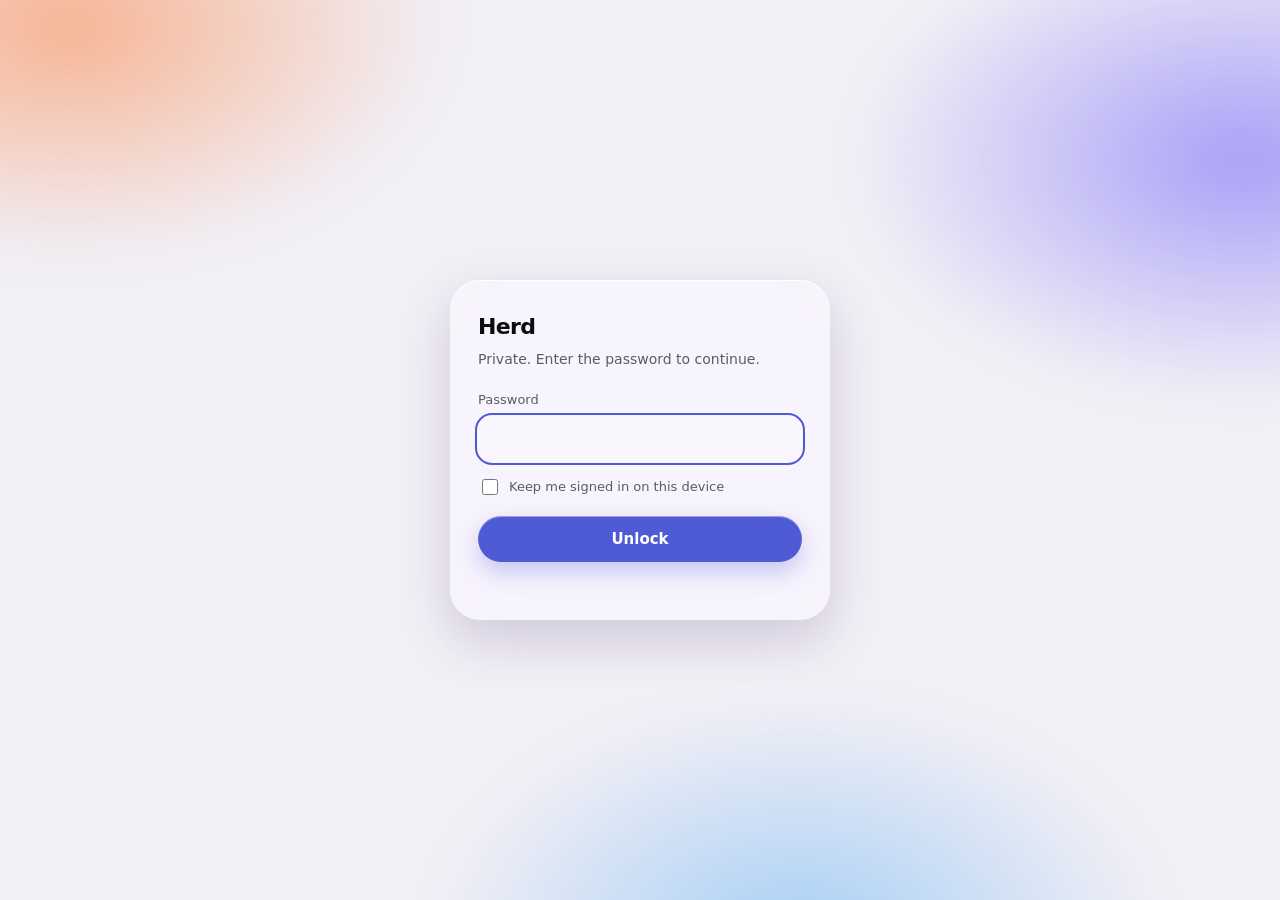
==== docs/index.html @ 3ace3d91 "Add a password lock for GitHub Pages tools/lock.mjs inlines and encrypts the app (PBKDF2 + AES-256-G" ====
<!doctype html>
<html lang="en">
<head>
<meta charset="utf-8">
<meta name="viewport" content="width=device-width, initial-scale=1, viewport-fit=cover">
<meta name="robots" content="noindex, nofollow">
<meta name="color-scheme" content="light dark">
<title>Herd</title>
<style>
:root{color-scheme:light dark;--bg:#F2EFF6;--text:#0B0B0F;--text2:#5B5B66;--glass:rgba(255,255,255,.34);--hi:rgba(255,255,255,.95);--shadow:rgba(70,55,110,.2);--accent:#4F5BD5;--bad:#C4282D;--a:rgba(247,170,130,.85);--b:rgba(150,140,248,.8);--c:rgba(140,196,244,.75)}
@media(prefers-color-scheme:dark){:root{--bg:#08080C;--text:#EDEDEF;--text2:#B4B4C0;--glass:rgba(255,255,255,.06);--hi:rgba(255,255,255,.3);--shadow:rgba(0,0,0,.6);--accent:#8B93FF;--bad:#FF7B80;--a:rgba(140,86,58,.55);--b:rgba(76,84,210,.6);--c:rgba(30,124,144,.55)}}
*{box-sizing:border-box}
body{margin:0;min-height:100vh;min-height:100dvh;display:grid;place-items:center;padding:24px;background:var(--bg);color:var(--text);font:15px/1.5 Inter,-apple-system,BlinkMacSystemFont,"Segoe UI",system-ui,sans-serif;-webkit-font-smoothing:antialiased}
body::before{content:"";position:fixed;inset:-12%;z-index:-1;background:radial-gradient(34% 30% at 14% 12%,var(--a),transparent 70%),radial-gradient(34% 30% at 88% 24%,var(--b),transparent 72%),radial-gradient(32% 30% at 60% 94%,var(--c),transparent 72%);filter:blur(18px)}
form{width:min(380px,100%);padding:30px 28px 26px;border-radius:30px;background:var(--glass);-webkit-backdrop-filter:blur(22px) saturate(2);backdrop-filter:blur(22px) saturate(2);box-shadow:inset 0 1px 0 var(--hi),inset 0 0 24px rgba(255,255,255,.08),0 20px 50px var(--shadow)}
h1{margin:0;font-size:22px;font-weight:600;letter-spacing:-.03em}
p{margin:6px 0 20px;color:var(--text2);font-size:14px}
label{display:block;margin-bottom:6px;font-size:13px;color:var(--text2)}
input[type=password]{width:100%;height:46px;padding:0 16px;border:1px solid rgba(255,255,255,.5);border-radius:14px;background:rgba(255,255,255,.18);color:var(--text);font:inherit;font-size:16px}
input[type=password]:focus{outline:2px solid var(--accent);outline-offset:1px}
.row{display:flex;align-items:center;gap:8px;margin:14px 0 0;font-size:13.5px;color:var(--text2)}
.row input{width:16px;height:16px;accent-color:var(--accent)}
button{width:100%;height:46px;margin-top:18px;border:0;border-radius:999px;background:var(--accent);color:#fff;font:inherit;font-weight:600;cursor:pointer;box-shadow:inset 0 1px 0 rgba(255,255,255,.4),0 10px 24px rgba(79,91,213,.3)}
button[disabled]{opacity:.6;cursor:wait}
#err{min-height:20px;margin:12px 0 0;font-size:13.5px;color:var(--bad)}
</style>
</head>
<body>
<form id="f" autocomplete="on">
  <h1>Herd</h1>
  <p>Private. Enter the password to continue.</p>
  <label for="pw">Password</label>
  <input id="pw" type="password" autocomplete="current-password" required autofocus>
  <div class="row"><input id="keep" type="checkbox"><label for="keep" style="margin:0">Keep me signed in on this device</label></div>
  <button id="go" type="submit">Unlock</button>
  <p id="err" role="alert"></p>
</form>
<script>
(function () {
  var SALT = "w767AMKm/WpfnD+RlnOU7w==", IV = "osRj9P+3PJPwZU8G", IT = 310000;
  var CT = "JPu4of3Z7i7+E+HJ3ZG3KIn38U2pFrJl6/9mAo4NdkeK38YktPF2feCQgZf2HrPBypOG6m6pgD8UTc7Mn+5AjFIdFwyHI46OD0wCBy6syM4n5HpChjXtxKCQSWx5ND1P79hNx7dCi8Yc9O1RXZil6cqg3oHMGpNfBcGB/fFfbAZlLF+K239t3srt2V6A+N2+5oq7PdrmWZok+a9hl2iFwxzt9SY3NEr5xRNF2579yhTSevACsT0lvJ9ujA3OmDxmwuQc8gj7M00x+kG0ZucieYIBn6n4C1jrWPQJlW1mEJb+83h4U/jYhdCyKtfjDVm4CmWUg8dj15V6wfG6+1iFAr+Dtum4W3V3BMhK949nylKpADUImAZN3rprMbdaF9O936eTU7WX9st4oisUcdShfhk7d6qSstE0H5aW34xuACS3LZf8qexBBUu7XGdmy9N4VjLKnuIMx+no6p/GhsMxHARzRuhXSPdJdlRDO64hbZercqKDOhGhihAswyzAC2eXS6Y5QxJ89I2fj7BFVV555jDbiGlS508lQL2ZBPySXYMS2R6wa+krmPPV6uraR0er1G6k/dIlM/Xg44CWb9NrXiUPyAh5ff4AY/3DiAwWLZd8rzyYRjK0Z2Xh19unzpz1JWeRTwnNjiFwbl17WJ5biJW/+fUtLSHf9yzdwqqb1gwvqlD4j6yCGBZh9HobJGaA4u97p5t0B3WSJhIamOvi5EJ6kXBLmsJAxKdK7oImRF/0oXnruVJZKu7rHOutPN8bZRXj1+LdkBZdcS2Anhhwz0SYuGrnF4NQ51vMcpGB2Sp8NEK7RWt/[base64]/uxSizJ3sHZIHHKNszZOQDF6XznGKGMlO61dj8B/y/dDzIAD4tqbDKgNkfF8y8cfyMXp1i/ywzaM7km6IxLCGwnZgvO/liyIp203rKl/3IqWBinOUP0v7zj9Bs5OL9bcrkbx5XIUDiUVnAapA6lAH2AuNIu3TIuaBt0vz082cUessztOaXH+JuLRwRs8b+Z54Ccg8pjie2Bq0B+Xru0FldscudG6mWkarJ6dmKedDZli+HPInMY9DU4W7PyJWwAJblD7cTeexU7G0Us0BRNyW5M5uWg9S/AZM9i2kBpf2UC9fugtj6UJA33G5qOVtNO6LHCQi2ZOvx8gIPAVG/a6s3ipcip7zBwF42aXh/4UCccWFT6QKWPwE+O1qlObAtMvhQCoioAv2LmLdF5xFu5kA+voag5cPUw+uqM1jQAKlUPZQDY/IjiuRVrAKnbChQnqOaWLz1OTtpgxtPjHASD6HDZ/M1ZAqFJ3GJFJ8pgk93/hqLG1MAV7iPfojPBOgryp2Kz+z2Ufydn+bBcGevZQAU25EWH3Q91aChdtx8lN6DWHN/twXmRtOgFphHn4Iuw1QsrDxrA/IQsa/cWKCgeBl8Qj+tjlGjUUN+Qza/yCfcf49Mf3GNi7eS8XLpxbj5IifsZw8coi5e++7XLTByzXz08wI9sVFiFAfJI0p+ICa2cxRBh34lHtFl/dCR1TSI3Dqver6qlw6x6Tup8FhUUCHz4f0H/MwoPq74ef1HZWIDD2IjdLfHUjTsjde+Z0hnMxm1RkkstAKz72e0sAg0DUgGyAVXmmOmG4+lkHvQtrFGI6ajTudGKPTExhv8dFR/zDBbQC7scH+iEytascAtdtHusf7/TV6754gZj5OK0yj7kWrFch3hAsQiVlNFw09tmn/639TU5qvzv8eG6yuGO6KDWa+tiPlpVKNoqjh6a5ApuPX1lyV7KrXsY5nGcUSJ5kP5j5BS3QxAVr4GPXOdiPINuCi28L4f2B3Vvs2K8n4lMXdua1Vd20BSJ+cLIjO/XeKNUoUCQMIawphf1yh36IwaVTUZWvqlP862pmHenaRkV5H4LyQCHg895taXIUgAo/0bYlboNnRyt6Ccpc+XizZCRifjsr74Z0Hy68Jk4ufFFSDN1tLOlR/R2Fw2nP2n9jR2knyqzp/31/E+esrGFAX6AnSCwgJjCnpStd3oVQ0MQAsnVJIpRXyKDEyWY2r6R4uDJzHF+rFEViYyPL1WRrGtxGg3lxQX+xBkD3BFLwjwGZQHeZ+K7bwP6KU/[base64]/C3gcmGqTwoiJGI6kHUPNURlwIcawI3vNye44bMK/2SMrpl+cdiuWbU3pj7n9CT0yX45bBiHOIfnA7h5rgY5IEH7TPH4KkG96I5bvWzdPTom3OQhCUvrYVFhFIvqwHq4LhF6IncbyImYzDALGXFHNZOL0Q16x/lQF8Mvek6DgEe5BCnyOGRzcpmDWuGWB+SU85D+/NGXD0LlaT6vvYXBLiDp6QCo0702npb2GByZXAGNOD1u+w4LVg9wyHIpIsT1BrkF3vIHGYGENzhgwUugndBmV35D03rzvPCVP+t+63L6JdAMj/gtbC+vubtjzo/UhOE6n16X1iH0VXcfyiqLtLltfkkEyaHUcVNTkpnWJh5xvybA5SRAQLlsoXwQI6vGCvunBNXZrICzrN2guaZshLXqnGeyhrIWlF1BWj5qqP2RyLemUKyFsFnEOwraVXTG+QyadJyCsFtUtEn1I0ueNIRwuXHFuJKEAyv+Lqb//dXdfI06Tlxs5rJYYUJSnF617dhCdHgYeQscNQOMp1tX2RJFnGWuw5tnbE2dKFjh2SyoJHUPPzHfjx6SEiUtKMCpbW/idAZHV9T2AvBfbAhPW35fpHsZDpjegh6B4uFC3RlI3RjURwtdbIDvA2iLL2xevEXLxQ7y87S0dB9kI3/nCQIB01mGp6zKzYLP1Xf/Gl1Ngy1JTtsalpN4UT0M/+5PCYRLEB+2amoiErZz6JREU3h/jy5WC7gpp+zsfsbMMa2TSQEEmv5Hs4aNaSxj9nMnkX4ocf+MeUj4Qsp2Cjz2LSnwGc+bmfBDZ0Xe+KJ2hPwpGORbMh9Isnq9CmmCtTtyprAwnK8uzBmYFvUb/K40rrzNRzyFts3oNU4DaVEP5MVvVag/RPby8p6dUYBgFeIlaBxJG9/VzkW52dElrcCFLGmdVXS/uUn4PciCFjb1TWgKWi2scjhe176UHU5jDpeynB8IYWSMaq1V3MQi5TVC97gUoaeoLhSmqxof2WYUbFiy0f0cIc0M6fx/691iPntMaFk5JG+/Mv02CB1/Pj0oLIZd5KEzGQBWbiXHz6oVhGmRWtCZ6TXueWTZ5WqcaJ7MdYfGEUZz5neKsFe4I3S8lEb98LE5/INFPkRCXijrwTAQbyPzXKUaguOOfH6ipf/wNMVPQWd4PfpP0n4N7MoWPt7+mvJCJqqz5eidHLxZ2LJEH1qyin5gf/yLbFWFQFr/LZpmHnImpoPhNEOU62/[base64]/84OKTCKszRhQXP4BXhFtOaea0t9FK9KyTElSjRDCL4fuomeczNir76OBegjARAv52hsweYUTIS5RomyufzRO+MOla+ZZCIoX74mrOBN7zg/IHigr49vXx86ZBPIzwfLc4wmbxi/xLyp731prbcCLHa/DnjkS2ujlScXFzv/+NMVQSxiB8yhr4dfMUbpB8q15q24cp0A+qX0CQcLhzXkkH3HEPlWs5Z2Jv2YNj+HMb5e43BwCDhD7h8/6dn8G4rZqUy+HEGRk4sTmrEjo4IsVfk4sAfDaDfagL5cr1LJGF3Md4yfaMRdOgNKe+zl5nNRI814+j9dRVB83NEE9BZvH/Q3tlniT74FGwdPGzLQVGCZ5PHuVqSda1Sc4f8weGW7qdLxXd+igyF+Bsbr6t1ywmG/FE/HjDL2GWNfWWmKcD8DW4aYYzNzL27GWgvwu8/iXLRKlWfgTE/wMF6MBJyqyT8PVotQpwCmeQTYPCcwd1R45ZMcd31b+td4lqNnW7FlyQywAjXcZoyrMsl6htZgDGD426+1zlcUPZXrUC7NiqgCQt+vdqR7nuo3dyd6T4zpu7ekfubhyhOrXzmgAU57E816I5m7O1HqqAWGA0yENRBx1ngeqzXmQF1SKRUxyVGxtWwgLRkB2XNg5H/j92o9omZ1yDnzRKUox/BsDnRa0GgShFynrXWiq5TmLDFmtyR3JyKD1eA6wS912X+vfNFv0gb9MNhSmj0MX1hMEiaWwNeH2y0FZuIwpFZqtViLbtFUOCR+7d1dVBN7YS7aQh5E/gwT9y+3y2/OllhEHrRgR9StCZD6d4LIir//3wqYg1Nzm2ggwYLRvKCWtHMwefHW7+lmslPOY2ym6gwFvq8hh3es9H15FQi6YxunHxeOdJZNgm6lusbn6SRo3uyGcwceHgf4Nn32AIRV1VYMaPzryCgmSXaCD9ZrAxTAnwKRt5/9g4EU5YJd+JdW349oxn3l4QjtfpHm26vhJrT4hxGvrQnGG77jOWr6z12F72bhIqfTGjLWSxAE4Bu936U59ufuQuMIaAQwxdIwdLDwapRXJDdsfrXegXkMDMoOwLygUqW5LT/Ve4giTLIEm/ZNCImKVT7aj1Amro3EolJ+hbMRRa17Q9BKLgUGe+zVgiBmLXaFHQ34j+W+yrN7/zFwlMNLWeIjI2iUV4khFdoIn2Xsc+POcBHvrM7OwcSrJVHajfrfBx/[base64]/EhR8A+iuRl6MoWJsw9t6xSou90QrQsVUoNE9qmAcxPjHK+0at3doZOcIe++0OekUEOpXTIvC5Mz2sePS3gc/[base64]/Qxz68b4gz78/7L4WgO9RzBzLrjzEl2a4F8XLs1HNg7IwgXegYcbZjzauQNfbS/DvLo7UjXuuzzQQqX9cbketA8GkbJtG2AeG1MacwtPzeHgwwOaHkE0+wOvAwlkDpIaay0esfjLnKhK+7t/em8vH2Nf2cEKxXnt6u/DMC5wAj7DBfKrxF8ZJJTi5kC1msl8TMZ4ljkB/QjVriNkBXcfDmNOk2YZciKgvX//sZu8KqCy47V67WoblUd7/0humg3hwBkLMplK5QncahT0gEHytU9SjzZ0EIECs5L6eMOiJ+XZd8izsWS6TSwtuQkcilr+H5hEqjz6fEtP7Xph/fwjiyt3kjudwCtTW59joZXgr3yGNLVz8SFbI4uaay3vGfwKxmN8Nv/Ry4JP98ZIfB4GqDCRalbD6yhqN+CjFSmEDRdKmEF+/mH4co/OK1CZSLav2GmDqNLFTck/jnwTGc55S/ZctLizzMbEyRg07pDEP3J15vhT2u2LbvAmIemra6Gbrt/AJcPBtDPKMIcgNqGRq0C10T8TvAPV4FMAELUWMqRIUOTXWMz7cbWygjfaSEn6wgJ8GskdPE6T90zFRmZvSlh99ov0yTgta9vT1tvrZbHNW8TzchfB3VrVZknVDHSIhfsuLpL8rsSn9McriOi02rEBHCop/LO930zQTpoHJ5LQz18BsAUObjzGxmwESulYMbe2rcAvDY7/[base64]/vopH1bKM/lynDzk9Ab/vDo/pLbT0hOByHyGRqkaxU5nfm4MX66nWqhhaYUrjLy9hR6Eh5xPHowGG3Hpb2uZ22AAQPw0HORXtZqdFbPZlCtzFd4VFnlNpVnFrrF2QFhRppaeWqxSQNuSSAjpscUIk37t75Awcerzs54N+flbXZoyzjFwutxe6Pe0nPpyIflTkyaC80+9F0yNIbyo9c0Bx/kIelgFlHAbswBO2hd9K2d8gnixj3ACXz27XOYzrMqp8WAH3brE3P/SEo131jN159FZKHbrkxT3hE/yfdRaG0sGibZROzGvw3VZogfUSnuzGUzjSNxpYuZiHSNxFmSfEK7EJn9YBr/1EHauLIp837oR3JS2Hmkgi2jiBmVhQA4WbuisyBCA7XXmyfP6VeJ2138I7i7iUb7TipD0PDe/WtHsar6aOH6ukpzqhyUwXekYD5nvQyvnpSScwqHfraVVJvzuk2uORaOihWfSAx4qRNQ8xzwAtwLHUj6MwHU2edW2j0q6gEjzoN6vWICMvgUJmGYAMI4fkWZvjehOJb4PROdaL2OCg5yTfM31I44eib6qsxgz0qlIEXu3jMe/aanen9JydzoVoF/SFS/baP1eOvbNWg04iB8l/XK0EiuY3UD5ZLDj3s2XWAeqf2IvLJ15tA6pQgtwfHjJX7H+lhv0LOb7LpzoxHVJ/XLgbxb7D17mgFdQ9ZAqp/+A0uNUJuWL6tQ+Iu6lzqQXr1sVFLGgvj5OMdVDlf19eyqVH53xOACzA7Og1mIU5fkkcvK4tqBWGgRYtu/EMKI42KcRwa/m8RerXUURE+c7J5UqHqi3GKO+n0PH5Q2S+AHQh1LKKYAS7QUg6JlKWrjEGH6h1prssvHBOYG6UJCcty7zQwbYC/rvc2N7uayGlAymy49zBrI7qOhUUJOV8RhJ80robe8Q7Zt0n2hq6n08lxWrDOrEo8b3DanS3ZvsLMR7v0pFkdfzFUAZoYZd0RLtxrLuNPpNRU+exGNzHCJsBAs+M4aWgrv1A2C7eHvF8TOXQMFKHmGR1w/mheDFWgSELoJVbO+36LtkPjHa4YfmgHEHplw3b1JarVm7LsZoTH9B00db3BgSAa6hi2XbBHFUTVlRw8xLZDuYzrnQ+oTuSHCbB9hQPZcWlOcJIZ0LZfxI641Dvj3JC9DrABjmqd6hnLIgM2lB/lsXxDUTlIbO3JnWfeOmlmnqbGOn8zbbm+QznxKcI29OxE5rMOiqVZOk/QQ7mqM6dxb5SOsy9eCaKzkOd+Xt5WTMyl17/eW8G2aKidRHj85afFw2CF73PYWNvgm/[base64]/5UmDuLveuXAiE7V0FfxZQDKGaRDd6rysYmT82MdFQ5iEvzJtjV7tOhEaMNl+8hLatdU56YBOuJ53a6bSO/[base64]/As5bU1VK5dNpprFqUyytmxdWNtxXzFPLkgdDPqH2ES7nn4v5LxAc1Oh6zGDv+4UzMw8WhaouopLHAoqQJO71TDWh/[base64]/HjgBJQ92f52s/dX/lmHFs8JPDBUD0fEbLT8w/JreWmD3Ywck6kPamSEvOi0RpT8BJ68v62JDf1IcYYjnP+xW/WqUYqlQQjN8gyHeNbPFQrDlXULaQ/PgR6zaideKAGC6/Ex8TDuCKVQwLkPmVl6uhr7rpUKpD63De7g7YAUKsV1jw5AE/2m4FyTBvtaybGUSnvU4WE+VyB+HoWrlafqRNe7oTkeiPMPF8LQM9powghPDqJDmz7U5K2gy+tBdfA3vHPYBvME+NUwYdEkinKCgsailQRDhROdL3KnADMLRBPD/co6g85wf9ub8hN9Gzen7yEDuEpGs1GBDD/1gVmNDNBwqql2/UtagqfrQE8TJ/Ip1iPwOOfl+1PSp6+UMSS5+CDM9RssG4c4eCCEOLQkUoc33gS6IGLl2x1jRBVvu744OzRs4VjpodwlUKwKALom/+jgHX+1MO2luUCGgzg+lyrrfg1RGlOPofhBO77CKlkjlVYp62TkDbu1Z03K5SRPPCfJOXtm3XHNUIuOux/2rX1TWJX1KgSiPSy19Qf1ay7WkgbzFq64h+jmJ2+eikEiHew7BK4H6mY0wldRcPpb3JC/bQH4zl+0lO7/gFfPjXOhDxTZ7y7WvfaA7TpldZ5oo97kTRpJkGM3CJE0e6jJNaANY80m9QiylZFxvABubgtBHPz9GSyiICWTXhhe+JL/9tujWV/j7wwtP6QflEJHPmyOospmJ5vuLpgS8k8wuvewSU2jXVH8C+eITPil3Fz4vU7eqeL3xusFt0SIHTZBrCDWr3O85pPDCrRDoe94xSdi9rEH7jTYROKJcZe1XwyHFvKpAsoR4AzHXpXrmWVTM7IJLaQDhUeQNSaUo63/UCRteuDJEdXohLrpOw2yjYJmDpfSfKATDWi/nzWiZs1GZlmIEj0It99ZWavUSE5CrTIWxqagwRqkcrJ5XXiA+PfWDEPL2sAfy39fbf1TVrjLywc7AMHoWTxxkO/TcYixeJ1kqPslZpmt+1+qMC8wFRstEONHNUKibxKHs8YfZPdTqZxgCDCkHjgeHZxDtINwz7QLTLaXcnZnxVkzCt9bWmPE5UhwAVrvADGHB3TaAyI/svsI06s+aFMGDhDpuOMIVrhq5HNk35y2OgHeUbCW9jYp+kFqnbr3SNaBeAIsgb3OdZ+Eon1LAXlYZzeWV3sZrNQIKsdN0pgVmTg9yDlpzfopiVWe2i0S8/HwHQ28a3ZjC6P/4qhnQk8NG+Mh065JNPKWc6SdtMBy82+/33OLPaG769ma6zplAu5/SnzvK4NlxnZYguvhPbWDdvolmNwwHT/RjKUavhaLDaIAhIlCkqFILrQCUW9tDfxRFRbC6axjwAD2guElSgmM8s0E12ZFxXwvSDYLxAd+D3VLmHoJu74Z/VyVdzAjfKcgIY9O7rgCwNcHmaEDuUI6kxmPdlod78/ba3YwAmTRhxPPaJO82s05QCMSACylbGXlXWBwj0yuHxcFTzDoCs4Mac9sdlOiAJB3CS887ldD8+fMmwgg9wmxfcMQ+khNwrsidpwVT9oH/WSRoWlQD+83SCE5BBY1dnYW4W/v4sTjkvgkfFxjo3rqMr2dLUFRAnLhT7ualMDDgNXmC2hvtTPbr+fROQfWvv4E9MtOe9Glg5r33dJeSSvESBNUeEpQgWj/9WlJwiIdux75Pb/Eu6ldtmsMbu4wCWGGbcEo/7H0HsQKbcOe/Q0XxxzYPQ979Ja7cHohgkbWtwgRdyvWinqacSWJxWq1cwZgIxP0JglTBkRRnErFMPZsJBUzQEL7n2Q5OQSSENsQJM/WLe30aJnqFyyUO7VfdR3JSlvauZI3354Mh5JdNA5lPHKMdKJY/SGL/GHNcwdfMpJk1ykhf9mvdZIXcYKJcZ7RLl1kNITo6xsRAv8qTrQVZYNHE7Wk4K8mj/7RxnqPZGLqYAAQD32zm1dTQp/zym6YPM3m/wJW1kQnEMTWWe4HkPtkDinUjkB0rKKL5Fux+Cb+nu6eceySc9QrIoQfNU7NFuYBfnKJPkMlV26qFJgGrSWZ9pwO/Ll4dmDuJN+OVG1XhDFJowglNGUo3QeOr1KmlQ80PSb683ScOkaG2XhiOT4k0MdW/527jJr08kpOeTaPF3H/4x4BLmzQqb2hvHKxVSgz8BuyRTdylsIguij7p0io5Wlyv21/A7YGy/5SngmEZjfTmMqVfpLw1mXio+xrlLyvN7lUFkicd4ZyPynSItp6RDGLEbwwD9a0pDucoCZKcjrjuSdTWuqozveHrKgXih6rP2LVSG3q4n60OvD/CRtkRhFclxY6ZX8UfjQavv3MhTFEHZRFDgOQCdr8GareBY5BbonjWxWYNa+CUAr1PQVU7v3/ZXHKSFBtB5EGPeRCvUX6ubHAE9pkJYRPn2vIcupXTwWl1uFObhXuQAqQp9/kIEXZxq4UqVrN6YvOSItSRmApf+Xt20O1WdVn768WPEtDmc6P991MWXYPwXdHZqJoerXJgrOd6KYxe2dIEp1vqAd2pCfY+gXgFtqXtsFV0LfCoaamHh5Gy+eoGtTUK97bIfCG0L3gKFDi9w/[base64]/VagmefgpPKtBHob29cEVeSNzVtUHlqAg4QXHP2zY7vPKB3gtVDmCWDqGiXjHo5iYSWXQyz6yipbEwVowSOEKzoYPu/Ku4l8jS7VJa/xAiVc10YPUXvjcSJcvfrrbQFNZvaDu0QH5qOLvylLrUK/dpDwLdqxuaScVSxLY103qJonwx9PNKpsxuG16+rLz4aBO1x/DdJPWgF5nxPVAuYHXdy/W4I5gLmJAwWZsjlbcVButaqyGqCBey2ZE2T7r7YupDLEviJCDmMl7Y6x2LtfDtDp6V3E3rynMOKLQ+ZqtNQRUAGaHaMpBnEhAGjErL04clPgHzPniW0QjI039qo3I60xal8nufWu/uTIRmw+hHnE4fKvz8ZkGHj9WLTUZAnZaCEaoE8wh+VuUdLxx4FFt99nQ7z7SXg9YjEchIEQcfbTbspO2Sa+LsDIme8HNozqzo0YFryft3XDixjYAqN94UZer0xhD4qnyhxYxL9rGU/z5WxjNEOA4cWsRbhSIuGgHbFsQHwUR1DtSj8Guo1K8vUXsKVNl56n/IVohFFY0n05IWil2Q+Q+nBe/BClfHNhM2ax6SXC+PAL+Gmb2q2WlyN5xWCNh6+bTdZj7uq8R2MnoUDuHckH+YE3uWDUDau7ypcK1jlppEuNSoSL9SX5H+zbZfPzQLdGNS4JbLvtlLIKlnv9i8gK55HeBK1amqDUt75zd6M/gw6fbsl/KZ8JT0ixJJj0+CE/RDPizHXmNZqXtFK0+qQ/tYMXPGFB4Y2EXxszY6QvmO0tEpA3NPthnwTf6u24LY7s3awejDDXmrXejaIXs9xyx7LTxYxgHtivKN4vLfG9lMjYuD/LGgP1EGZLCdDtAzFLqYX2QR3VwHOtUJk2hKg97IiN6ruHNpQI4wckefGsNV3W5yhlQROf2P7WqUvm13CkfbVTPt95KHkcB8Cx2U7zg/uN3jHXZSESG0Qj3ihx967ZTFSXARe2Sbo25QZmSC5oNFUCFhXBKBRQXuhszftmYIcHkg6qLJb4CZq+J/KqJxxAdD1VRGLZvV/ospnTl19HTqBtWX3H8QxqZ5RlOx46dZsIfmFfoJiPOXWotXR+JyoUvhmaydmevq9PdyKg9Ob+pXzbjSOkD/5Gsd9BgyIVQWezHB0/Aewj5K0YyKUzcpWmCA+HSN2XNcV/[base64]/uoeC0HhhXDRma5UaVqy2Iw0G2Ox2uXseV4XhEG763xkXgkFvlhCk4wCqHhRHhmaF6xQFyXOGsS2urWr7vB6deITs5Q0VdT+65uz+ica//y8YjuKDKenJM7tFf7Apu5bOGtUdF8Li8/8gG1UeCxNpnNCfNij/Kg7xbWxrKdwIFMI7V0qUS+2aDN2OYIkuo8ckZICsxseRRkraITBsw/[base64]/ZOl2Ln4GnTICj4V3pRlL/Z9Hwvkqq+7OGIT8zKNkqLZ1V57DBq6i9vUfxi+JSk6f0rVOw/qYyhFVRhCZgr/60JjBCbJVD/33Jn9nt3lrLRP6tp3KnRDPs8SisKSOHTvSfH6e1FkkPRXJ2hMD2UFCKeMxc1oWS5et/Yy94VWPbNY104hMNHX2Yj3VZp98cyl8gV51c9ixV9PBhE+uLYDxTxG+zPvPsgsVwp9nHD+ozd8KqjPmysqWJUCY7gVkgxYpejodHM73jhG2FZquSJ87OFQpsv0XsY/RwMAGLLJak9p/[base64]/aQ0baWzY5Y1SAeVYfms3NBDniDBRFkzE4utKZhLJ/Be3Em4tmTpjCdYH32convCXxTxWxqWtVYdFQbUxBtslXK7S2fnC8gPnXO3P3099Y3x9Cc6sEjzA9yQWVgA77qfCtGenT0txZZskCDQuTk2cs/+h/[base64]/gv6JWH8WbFB4NaMZmAeJK+lX6Qcozs/zdd7HdT0kcaYDsfPQNGiRypc9k2NzMkerMnoDnOKjnC1gxGwL/5LaviytCZYdx/B5qVFzu3VgBGIUMP7Q/cPZy0gUpE/TbjL3Mn5pwjddAg00Sw7hHoQGr6SmYezSPlpPvLFTo4oYCc0liTotzo86jwd/x2m6U5G5CkR8okzyoshnfNe9ixqSTLAD++uea2hn9HgH1EupiohDw5fuufc6npu7BiPtoWxAg02ch/4hAu3DJ33l+P6hyjLuhvWLre0Z4loCLeFRxy2G88eDTT07e2t8acwjV6J60aQbL6IWM7HAs2ZM4aSr7ecmYK/ZRenWZDiw7Vl3DocAJwPAqPMC25q+xs7ntyRaNrBJnS3eL+bSC1l4CppNocYf65rksLm4X1sVBbYGMkiyMeX0nhA7ugcgX7ZEeIzybiv/Ha3X3uuKdNukoesqhVg2AdJ83gwgI2Gylf/H76o1OP8/7PHJP+Fqb9OCEsSToR9fDnI+sm0UEEXRvxMG1BgwEKH9cGal/VX7sK8H6y/8hbP1e8HuqzXT1O/annEFNTglksC/7qluoMDk+/PWg+rZa29y5oHVRAkysyM/9tUNuyT0kIW6X4xNjqbtkEDHzrrZfCE33gY4X/+VUaeRJKqNrRLD46pWcLlsVSVZOFVXp3ZcnhWEcfqdq+TDkyk6EAjBDETz9ReTJsXgaJ4hR0D7s0GCqLRajzAPfwBH+d6PNbnR9l52XKj2veuuWmBji1KGkYglMFVOrQP4KNLpJzMp7CFFrciNMi/GTp/8b//747KLK/XXc2ePR9tvF3APBoYCREkjIjDpObVoKFmucS5hYM/9htS4fSTr/7eflSWXRbgOq5LjKGZ0t16VLiEEIfzGqkvYJFg2TtFOGxpAlpMUJthe+ZtUx1FCrOLr/3rITSmyFEJXrJPQzblxW+AfQWsYsi42NExSKhl/[base64]/5u4Tvlkq+7eFdel0Dyx4e/Hxhd3/AlquDM/[base64]/nUu/ChqpJXaQEy4V3iScsvRe5bESXiXQSW2OV5glhUV7/Uno3EiZz+kUUY2PoTdwD1PoUFAUI/BlX3F9dK2Hcjsi5koIpW8nhLEUc7Sd6016XNnOOPoNPWrEX28ppc4hd7zbhqeapXfYURUb2rFdBqmBCHE8ABiDAnqj9NL0RIuETXpQiTjtuNycSHFj6prsmqeVIh79qf/dfS0+XPdtyuI7F1SdYhQBOYNOAYbJPVvXsZVNOmU4JrYgNtY9m/AYmYsymbZRHHVOwvjMV9B+ISCCucaPJQfYeu55B879pCubxuBjHj55L4ULEUIcW2Z3xBNgJOVguPeC9TqkPTjRhHxnsUfetR4rA/jE2+JP801vou2pzRqTaZb+0MQVRNG1KxqoYSCC5gYFC7ttP6XvPE9c4V4JtMddXdHnHfk4b7YMx3pfQR7g8BgDiucyVA9Djk4pswOH3Gzb1ldTMOUzqwcc/x+nU3eog/0pHPAYnBptWi92lp4fabfPe7of0CPypfo+U/Ye1TrEgcdTGlEphNj7+/28+6NeNyaavbgFYPVjAC9s8QB83qXxEorAW3Ye0AgUyqQENgI+VgxYEJL23VJQ09T8gD1GmsiwNz5FN/zsVSkVa6knDtkSilXWtNdAvBkBoEsLYlNbEI8oYCfUDpX8p7dTsZu96kGJy73e0FAIma5XK+TSjRC697dGNq3JwZbmlcTYpdpVrMQnnWVIbnKonjCWS7As6GN4sCLlVUlKkq7s7iKvawuEULEJFsEwx7sp5J4rubmi60WU4el/Gy9bFMFvWPdpLJ7PAfmV71b4F0CBb6o/H1JNs1Q9QWyPbMNTnqgZc0b2uNcPiVcJZkDwRbnnC31RS5y8OwdJzvs7WID/EAFH9oTLe59ZMD3sUEInebZGk4827TT/[base64]/4XmZkTFMtmggqXruBhhnfjX8czaPOIn/IcW6kTMVorvxHxq27VkUpyvinwqvD+KtKRtCPS7orhB75+3xYBs4DslJv9Kv9QnKSRzWKrqdPXq0tEiUAtvwv+MOq6yrrJvRgb4A7TGHRT/UGJxl+s6HX6b1Zfi+bllm7ROH6lHralC1kVLxqbgZyvFi4wwhS/2ql17mgWh1shlXI4yumo2z0FQHVEz84bp+bgKGQoGOTlUgsajNeIqa3jfOMRP8YuUPZUJgN+OSeitWOZrIoLEmha6epQ2VarjS9aopy5f9/FSqG8IFPRWrUn3daEyeJQKYfkbHsbKPABiquI6XdIhrGEOjnZiraACrzXPxGhvrnNKlJTvalvCUT/RKFGMqtR3kmUGkPAK0KnQqxmolgnl5fIHtz7nQrC0zuYtOJQYyWOHEvvXssdLyOei6wWbTvFcf3lebNyoJzK4HbqEw8+08M07hlf7vJgTosOSY+LyJt/DL3KOi4SuoAVoPhc7K9JeIEhvEAftFQ+R2XbP+LErmfn+EvINwldiTScPBUKjGF0Iw7j2sD2s+q/[base64]/T0JQ9KjcuDBxoI/w8R12ldcIMD/G1e+pGmUAzl4J3k03UiFO3s+yLeKJS63+0BKZp3G/NuSYCzWtbewcQqbRVBS7SQ2Y8ESs9mrgjyr0Es4skHN1dbxBbvTJoZR0C+BLh2BBjrGokDsT4uK04x+4XgXg9Q74qEnAXamzEXhwM+lZcHB5hQdCK+cfI1N4feMyNiVY+xijL/xNhoRa8+BKNYCZZb9l90hnFirRKU+P9Zb5hXE8JBjFMPoRG64tDfI+H56sD5sH3msXuiEts1RbfOhVa3UlmvQwBAE73FAvRS30mCIEoRVQ9hrrwYKG6PLCzf8jNCDLDtllhIrnAINJPmfWOrZNdLe1uFPyV43oNQ7hXSq6aKe35eShbPKp2RLAsBzF2b7DKp4Of4iU/fvF7ULwmQbcRL8V3u9mC0TdhoGoNF5n6xKsY3AzpBqdSXlFqYMpwcu9JAT/oWIYg6wZHl1YUi1pS05IwkQbAgyP2q7JCH5v25Ej/MAhUBzfmCf5C1iBrsSy7NN4AhaP35rdJn1DlUntmFC+rH+HDtnWUZwFhCpMHt9QaDjf2bfYpjRD0E1MIV3+rGVHutmY3K9DCXgG5kibWZh2NH3NdCpN2lGzYF2ljFmfF/QSWYKqUoA5p7G+/Ft6HFNxaVz2KIozRNix2sm4Mm25cYqh7VLH96puB2vtOhj5MkvqwkGH1Rwhhj6/7Q9gAWZ2oGqXKwruxQ8d9ge4ucmEd4cDSqGLdLYnuZBVninblbOZXQrY2IVz83Fw6Fm79culQvCzKOJs41UIhb0S/Y/y/jenj2tMfxP2F6IzOO/A4E+3telIvAg51BmE8z6QilaqHkzfMKSMnJf+i73qYVgQSWHDJOPHWRt/ODUoM9OfoiR5mO5kiL0pFBfewXBL+c5EUpE0R/88BlDF/Dpdh3sKWB+cI3n+U2JM7s2pb7/+VmYvKU7kQ3RSRnG3je5ypFncypnpFYM21ZwEyXYpcjYgWVCpFkogCSLLIP+7Q3Zerh+6kGmQoMgrWyp5+rC0bE/xpztXZNIWjaE35kjlazHQ541ZYfTMuuK/CGEh4foBE7t1qHoc4Raepa9MfDzcxwNVSBboiJeURxvh3cHuXh4PSUl40+0+hlYoOE0YyuNCgch8qd/c301xagD7yiBBVaiUfdwEGmeFY/vDWgoC4nQUE106T/ssy0P8kp/lo2ZHJFhrWPBHpHiQUPDvbNki8t3HeoURb4PydJfFCxUkWgfowjHpzO+e86akNdkvZjvWcYfIckc9fAUDaqa3fi0wnxL03CTWW5PZGLnEz2YWHmxPSg30q/JbAIOb+M/yaFQCRbwjGEk95vo44lP2LORx9ykb/RMggh6G7DX01eE05u4VGL/kpfTUmUExbXZKQ6ka3jGF0goAVGe5jJjiHBpk2LChxO8KjrnMwf9WXXKjiaEogGhpzvREHS32T0anwtQtpwgECp/IdJpnLyMNx0qd3NbH2AUwSdRG9UdA9a5Xpgg0PV0LzeIMgEkSggZ22NRgs7OljSR26JUj5AIFv05GY1VcO9MZG5h+w2BpNfDdmo7/PYwuGY9+T+ppTBi7epC44Bz5dAXFLxTd2g2fCPAFbbM6NSq3IRNZOM6kK4T0V8c2ngtU2r40Ml6361Mo/SaYqw3RmeEFwfYyTSm2XMRo2GuNNpT7g14RRrC5ZOmhAbpilXGAk2kOczdj1/W2xRLxZCxZHv8CdROg+1OOdzaJ5XPpFUTHPBsLNqLdZXTf32K2YpMsR3V+DXY5q2McdaJbKwvNj78pKSwLkVpvuo9y9Esl3tQV9gCn7nPHiuMu/vu0h1f8B2jioE8/7kg19oN9sPEdYgjtBdJq48GSKe8jQ1KhTp/aXdaGDPcJFE4NioErXGjudVNCwwf9IY+a0Y3rIvKaGYJDuWluR0eVpkPE0DP85DNVqa42u01D19ulJGOadQTQk9A+uCQGevu0olq2kIoaYzfbb5gFEN5wAmqq8hDCDcUEOpof09/lB3O5c/5NH2vBUcuMZ4AgFTTbQID3l77qAEjI7Yh4jjvTsTGzC3RD58k0kRTMDnW8Cw8qfnt3afdnOTkpxNE8gutVuLddOcmHGOETLmXg0WnavlgX5lt2/XZRRaJabPeu6BaLXgGM0YV5ZT7KbqQKCFegL9FxoHD/UKk33uEQd4AZ5d7Lo/ZRHuTPGOAjMvuxZDjht81JcClkkHckgQNUwWoAjMJ1RtvhGAGAhrMoa0yGjV4OAZWlKAESOFZYz/I+4QS3KbLUMapiTciYbW7buNQ87V+uXVr15rd4bLae2V0a4W47Corw+BIJUleqhAUjTaiwiOF9WSqhjDA6ULQVXZMNt8MNTz2dZFh7cVr3CgNIH8uAUrRBH+dhJzbIbuOQ7P5yC69nTVzsV4VfwgsKTIcusB6k8rpGlOTxRgoCzyRsB5hJIZ5uzOYT7Vr/WBjgoiKqofl0cBdJxA2SWh7zaB8qfzJae8JQZT8v3gt0dgJCD13puH/cyuGtRBtcyr2hRbnms8EvsfDyKv0XdnItsj92/nqZMYIZ+5uj6jBe0wUCrKeXjIDg9tL/+3hZR4NzYpDiKaGQuaHiBwXq9jJZpbOnj6xECZ4gtScy8QwikNRgfiDt/aIbWjXMPqoi/gUwiS6VD/yHj16LDoA/Pz2aRBVMH/c+uXhvTj+flT3mPFVuqEOOQrZ1F40bds1iE873Nut/hSiDtQKwFvN1o7ucuEE9SOFWbf5L0fZL82Tg37QFDM91Q3EyZDV6SeHsmzcIBg9sGqSzu9ztrxf28UGzsMfcL9p209GxDTjnZj30l5uttbqtpzTcMRoJ5lIPrxskDUgek8S2sjcX0l6j5efzwOJxdOA1MR1tY/U5khQs3XbtPE1PlV3feRd99eITdMM3EHNQ/YmEQMCctDDBXNTClyHybTnenoJuJGQsmsvIhU1jNp/vg7w2DwS2Sc7TMXNSv2yTixVNk1v0XT0Cgb3yWF9s6P0b/uPWqrZyYpCuCmd4JA0HKj5hfEogNm2UXP9EiwQPwzGfhNxsAIdz+6+OYkMCk3Mau4qrIRRgmPQXF1/fgHNOkJqY37a2MXTIyNuk6OqFQUeLvPgaFXRA1kh+QnXw0Ifc/+Lhusn5s4FAC69KGXA0qCqsc/jlE0z4GxaIEW93U7xPke1OGihfsoWLaRy9K7+RQemEowMMPHGjvp/RHu4jTJunFhr/nfDwahgHjjmmMt6uuhrwwEuBX22qtTI+LUfHqhQ/moa4iMau0YUWk3fHIxU4EkBbMy+R/vfCSCY2OAJRk5hLyISGvf8XyCk55fCv3aoWDXOQ+sK75zlDhgWXrUQAG2VG4ScV4PnuTEjvOpvyLF57BSD67xEiLwOaSqf9mAim/[base64]/BMAX0I9xsMpRxy+hsyxcl68uH3j6ptYta7uMH96X13Y1e+HvkF3hoCfI12fjWaAs/zLIixWVkcw3cpYRuu01RmbnxU06rrw1qeo//rber+RXZgbrAAxJpOaUexU7CXKarvAHOzAbPbXJNOFmlK0cX78UIuug6+pLRu4h41NRl1eMAULmt8fx1Gl0ISrff/UzcpunVDHltA02RA/bgBg4A04PWusSM8l5l8QK4/vqhkAbznbtd3sIAxQkEnViEu2SyOl55dAZO01Bs7x9iXKkfrzUo17sy0J7Ph6imlVCN/Agg94WKfa1+BJg/xDouDC6O+HfSD5Wf1+qTlQqzhFFtFrR2NhEn8YEId9f8ygKzTzCcd7l42qZOTJvjMzJ9ZZ/uXLTzzmSAcL9lvMNTt24eUYxB/LYZZb8ZntxTXbgXW7MZ9dMFcGhh2nkG6MrZ38YDEGnTABRK+0aSwrfTANImz9LAVH5igFZ2W7MjGa00Z4LPUQcXprh57KDRzAOZBW+31g3nakqpPNvyNQ+s0fsPXXBtrZHldZwHMsZ+jHMV9ZyXWg1VrqxUuWXN99ft5yhS9Pj/kMBLTjZt8n4X31hNxE5Urjec3RQYkxO6fzbFfJRH0q1U3DhpStR4Q8qSom8/n15Wl9B0zikOeYNj//Hb6HCPxfsiyxqL/q8+kTnCRU5K+Om2Cz0Z3/JJlYf0iClraoBUZGQqEPBQpdhjFmTubGw3hAysl9jiLPwvxBagG1geSV2UfC+TMY25LMPHfhttMI6hAqB1AmJv+qAjrVRLvDExi2uLtznQ0RzG2WiNE+ugwtrfphIlkOLT6eYrXPPgwt/WKJOHtcO3drYI9RPeRn6N8lH8N3taJg5O77t75ZcIygmEjmP8pJbpCssq2mDvqtm05I8D34skfR31HKWTZlnhSRqWwaWLGc3Be6d5Gz74N7V7sX+QyQ1UOUGVDRK84x1EcslEaKVIN+YwRket7+r4O9hDL4wsAGDkP1CcqL3tpoleNzzWr6OAR4qZLIxtP41RzDgYlg/RJ8NGD3VPOV+IHPmkWCfO12FrKZGYj1xdl3vBK+QCYJZ2ziNxqfW6lUzi8thdp1/YqXmDbTDcC5axLDNhg++KhiLsuSPdSNLMX/uF4GtYjtO7GH1nYf2rduGs3SzSD9AvQ5wGHiIk4T1hJj+jTlAd1jldTeE3u/AWFecA/ie6K26UIqzC11I7yHcZAOGRul6/T3SU7oJCvquaDK5bRRXWRsOGJ/GZpEoSAUJgXEexnq2gebanHwjM89jMP89yDvI1ktXptZkLOqqbh3jluohmIb8cjriGpHElwPP2CpfdPRzP5FmFhBsFriS3gQWOvUtqNDjwBsrJAJwoqtCTpK4av4GbsNjc2gjJVdyQqzXUBwhp7ea/5B4UU4qln0EnvFcH8/9C5/5Zo6ImhaquIrNXmjrzkVFRw27LffpSIAevTGKcbnX/sFThzY6vsHSqm5SHOux7vUUtukiTBLvOzYz28RYPWURaMnTwN26AY/fsodDArgm+ZzwFyg1NtPJRSbl+hNp2r1VFJ709SPPwpoFXEnK6jcgeaJ+cfevkVmcJkFZ16DGnH0BrgiVKkU3okdeiI604ZJURvzqfw/EN8S3NlVcB81yV5KDIAF4t8A8tYEUk9o6FXlIF84bQGXeeFrlDvS1u0U99HYT9aa0M4dvqj3gI5fs91S2XOl8lwtGGy7rQ1b8d8cMankaGRSJqsC7XfLNRwdx+UO43MvNMBpicu1oZvZB88sPPEF5In1VQWkDqssTfyaVRzNe2d8827TY3C7/oPZW4JYWxQaNSw3a+D9HBOUHSY0nHq0O040IWcSRuMyYJBa4LkP0uZ6BPO6CmtVzUl0o3QhdrFOw7Kyyop/DvQ9qhk8EsF7UhsRJTByKzuTPbEgpWVUyWQPumVYwxfCF94NAsVlhBox4E54BVkhvaI/svYzsHHfp1BlhNTmRAGCAZxSmDrjqPL3Ob+UY04sOr72w0rEGyqyAlNQlo3mh7cTMopKGbHCW8Hx5xAu+exzr/lNgbj1nPTYS96L8hEAvrol1exVQQ/ddeUoq4SBoA7OFf863MVzuawiYctcNfuumGRXioj8DJzX9yq1ALAgNkIUhqr82FCn98balbk4YakB/mAn96hrbfahZihxjOQPyew4jaW6aod6DmAOzAYISzTHEgllR+Y02Xe0y84te5J0xur3+84YxNGDTAM1PRs0ODR6iN261pTr+NGqTm+S1RAst3OjbjNp+BMq4EBxd7m8CxoL2M8/1gizHmSiZZroA8Cknh+avuObNUsRcv6JKT6GXWATFkW/MJBEepAudXIqSwO+qMw7Pna1OEJdxO7dH+Y8CH8/hJ715cJLiJjdjhTpOtV1AvepNgk55qW49+IdlvekXq6OqAFKG490JUaI84xIBIZUqGFkEGnYwxYsuMO+ZjuVH/a2sHBYvcW44AywxAmM8yMEpRMHw0snUIqPSPc6yqcCxfuQqV4rTSaTl6o5K4dFIQW7Ddn0OpXBcu5+p01SDxo3PcAGQfPaLMYUAerPPcX4xxio3b0KYPmD8If+FVIKFpoV/OjIZzORV1AvZvhFrRKDzfpLH9MF6vZQKeYza6p+L7/kPoCgGOSoW7dc9m4SnVzx05rmY1AnFMvtxPdgWODn0na7WjW57Rd+g5O1A5kAPi6gKYfRvrbG9iew/Efvw3vBCFeCCcvYPAjw70zwMoA9XCkUt3S/OkT7AVpuQJH2hbv/WnGNkzjpuHBgALBYh9oeISDL/3ZGASIof5jLsw763Jb2N/z2T4dejiWe6iG0KDI10iSph/C+hT9SvbgPmtJp7u86RZzHNaV3XLQdDLhaJqbcoz4c3F7LcyJqMKIZdzOFbFFNJI1uCbCTPJADheSaZRX0t8/nkFGwDYi9xzNYDkVZYENnx2GPpJTkT/Gq0Ulctq2XjSKCiY7Gk5Azi53kaRkdC6SHxSaUuEsY1HTK7lqLFNV6FBXy8Hz2Ucc+75vDGUOZXML0Dy7Irkph4msiQPkwlf1YJTLTW3SvoFDaC/IzHREGhSyzdHtVGqSWq9vu50FoeAVWsiykMlKhvc/bDwgm73jGTrvtcDQed05e/NT7+fzD9JQl745HMBVY9EsXD0aszgnSkgXn7DNTzhGWzzO7qAPHRJvHKe3dEFTCzzcry5c9ZSJNBaGTZWmVREcvAs7Vn7V8bBaDZTg03slm6YSYjeFdAVSO+lU4KUycuM10if03FOsYsXlZ10AlrEAsf6lMX0S8ITzeiFXir8lkpu3tlnr78n1vuZfB1GUAnAv/uuik3RTQbWtT/FzzFsBtNitJU+wmxG5YEj2MvBkcBam43K/UieQZQgqP1nkPShXjJ+BGjmSHMB1+ilOOVwqCvO4ekDJMvjNfOK1JoprXjCHlUyEekviuLpv4xJzOZrzqeKeYtV1b412GQpcCCk5zr7mu4Jov9EEUsD59dkB4sOps8ze0vpy1RwVxUW/LLSWkM2CSmllybqyT/H4CsiJDK5Wx1DkFolpwkExBn21B0CqwkkQOo25CmLJ2fHdR9fZSR8LlMX9gsU8G/ZjjzlXBgUTm4JTKG1qz8wGQsGKPB9ixkltApJk1Gt2x1DQ+RA/bxYbk2wZNr3ySC8z30CXP1MxI8QOIwoEAOV2aViXotvRJNuueS1ugu0uSWEU6VaUIuzu/73LMeqAeM9G2F1/ySzuGOh/xQfpLPcQVAP0CDZeYd0sKSRK43cvhO7AavMXx/[base64]/bk6zdozhI3p7d6ElhyOmUL7TtrxuFVDqDunlO0fW3WOOXsTEljGRC+ncGmSqUoqDahkWTBX27OytDUOndZuD35bOIHSHV7ftOcgoAetkBQZNNGd0UqCZAa38ROwSa9HZjNU8qHUXM179/VPlu/sOeG5TSLKlfnAsxie4AH70ABojeqt35hCx3Z5uKkJst9OUccTPwu9VqQdcMkaf0k9CqMQhgkDBrz4akQkoBX6sk6FFbcEhK8HOQkNtIJOd/rPNXJCtsez6VFN/ufCuPxBh6i//BZVsDhua82dc0souw7zfGfGARNFZizBA0exEQVR1x/8G0Ldz+gtxAvD7bJIE6p4qlr3618Y9TIlIjYtXoxXnuW08vh549wDgu3XNDGuYtTrkBPVmWv/[base64]/bOk3862ewQLaIDEYFqBqfQ8gXnhJyt/URyL4UcBeWG2tgRCy8RWHd57fxls+ou7jjuLmsQOiLv7PDktJ95ODm4Bj6fFXjY+M5bzGsuRjk721b1ql3CAWyXAuXnwPdSCFTSfZMcICxyky9b+8TldI4oMxrrWbNi90A5TvGn4ih/zDejbT0DirhKgPMWA08beqJbGl8tTMeRegP7UKSynj2/vr0caMorIgmn36BT1FASTkIlnox3pjFRMqof0Fwti65R742Mqau7RtmRErM9Z8bDsmWGwDQFBQZlNeh1eI+VReoNm5fkksWZFVsV7c7vu9asPRRleB29Tjw+dyxoQZGYa055tsxFi8J4OUViJs3T6fJFW9CqL493onDBORW3hlfCq+ShzmDtL4qRDCClSph4hGvR/U354EhSSNkGOBJOa20c+SNA2BvdGl65Y6ElbpYLvKIrOffV92+BiezNm+GxEKz3EnLzNMmnNIDauzasT6WcbotnI4zISua92wVyKD66Hu0dGO25tMSAQv2OafJRru2CDLC/cC8om6HTIKg8qToU8s5ACDiSO0PLiFoPmJ9NvxHS16IDJbNtphi7RFEPICx7V6zEW4yIWcU+IIvGwUrgxoXODEQaRgkiFqALkUySzYN2ePU99qWGiqAjg9HUK1Lh1jW9S26OXv7hlnlRCw5oD5VAekD9Jo7+uam2rNRSML95oAmkXBTsybQXWKZlGfl7IWXumzk/DAqkHEGXqSVqWu28dZt3snibk9uc39wSLgNamQau/T1KDkqwl0IaxkoV0MdJ0TM+E7u1mjDSDITgw88m7fiQT10XVs3phV+Zy1MkK+RNCdJtqmTL/IVh0L9B7TEsN5uRttY+4174q0CEhPXtV9VVOIgc/AD6H1Fih/v9mnXPcL7QVojAalSBt3tRIaFG6KHjvtuvnUdYYFtOwelP7xciERi1EaO+36HcaQrRmQz2ujhmb8GeZU7/zOfTvN49OB1Wgw372MjpJdMFa+jfTbiVcnUBR5Ao81FZKZyvhwjAPh+yGj1Na/I0tVP5qpBZyuZOp3rAMXOA/V0/MouEoEw0ImgJXHlyEUNMgL4D8P7vjHhd3x4SiIDrY0by5KMT54GXk5uBaL0E4+kXgA4vih6Bz/oLtnK7ewlEEQ0Z7by3NTcrZ5Yw2VLxSbHak7BBWyIWaZPjwcucGF8WKAMiDSD7gWHY7RjPFm+j/IIa0LyWhQ9JyHaCtZzsyULi30/Hl8t8koOFJ5UDK7gNdGFelAw/ukH2PK83vv7oY7YCC2Pqfguu5CxDW3/[base64]/ULtD3zG+u5WoX1xD8YYmiXbXp23km9pFlopRLd+NlYeNFsE4RnvXL4bLhjlusGnPbwBSoj7YZrrFH7fNDbe5VdO/+wofoZqJyXhGWJzEXiJ8hLsIOApFpcVNC1QgiSU0QNBzN6BHFA7FwWLUM7Gx59KUPEjuCzmts7XMlM1pnKwpaY9YjyFFJAwux6qGd/W9uQ+FtIAa/Dzwcf/IYU3jUhwEDDeZIAs/lggtsEusNe/AhVrqehXG6O7ysrYZuPqlEBC6oxEDhRNTAB/qTctkNM/wTmANF62FFhn3a1tahbtn7gjVnFk4GPWs4c3fnmS4pGJfCHJfLMfqdoEcHx8NMoAfM7/f3pZUofyyIOZNX4D1DKHZOKxSwrkJ25yu/dDoyskEgbWTUO+eKXcXl6PAMSO2IT6/YuG5pr2cf4i7kBg9zgio63oi4tox5gwMa/Vv8zcdwCLJ8bEqtIG1Nv1KnIlfg+OwCU4Epj9NB9Sh+5RkB4Om3SIZ0TOvLCQU3NpsNeSMmjMj8WA3g6296zT+CnQuSQ34NNJZjo3WMpPS8xC2rfYJBV1c2+SHIaaBBYDCojnWrELoAN659y83Twh44ksQ+9MZkogOzyaf9kjzu+GRTqVD/Co9XgSb0+d8rys/bcBj44kKqNZGnMFqNZJhC2ne0zSXBtaFi0CFObO/Cl/bp+tC5NRr/nSjnFcL5UoozdT6EFUVv6wIJtGrcelv2vdImeLXZTEv4mnkvVkATR5Rlsp1jd2G1GN9/qudBSn8AXgsiZ5tSuwkUI0hyDPDEfX8kHlKDn2cSs5AxSD+OSEedzT2oFKS1hPnT2dy2Sv9TeIAJYQMLVs1aA5II7oxCKXTgAVxry61L8C0QJ0MfX5KrO9aSZAAQOKafkPwP6tE0AT7t4pOn0hFjl/[base64]/W9bpf6j073WHgHE0+cpmXIw/QYqCYlTQNNBSazkEqo239q4K9Hi6Mskx1ffpH8pk5WdN7FZnioM0CqGxFD041vpHeBAZzmBM4f1Owk+IDI4bu6W/U+bIM0erHsqUwbD2wdCG5oov7/La4Iz2VaKtaFWkcW+8t1P3FOp74IVk7AU+pZepse4QIF+eon4bAa3//tlUCI3+f97TgAbbd3Yxm3DCjg8/IeRdwYPnYvD47Oy5UJpr32sf0Xu6I/995qDRJSmGUSdz7QcbnuFum8DOI4IkbIQ7wnu3RNwavFJ1a4maGwrPSv/yOJraz7GqHdhIS+GYTpeQu9p3kJGvfwFYA3u0zQ7HbAVczoib1W/wSvcolu5d3vW+FJkw4bhNzilIV5m6RigkZlM163bEI81lZfbOZYpw2LeelsJ9vdzDEZSrKzoC29tvJYI0wwVFsfS7c9TvYiJPI6QkRRYoT8A6MvAQzsP7Ea3Zgq/rPBOPriLd71OsbgLBjtLKbzNT6ltmqs2IMdtPOGWQHgs5IQFcn201EfF7LaeVqvtxZCdX+rpthBZPRM1yJRxEB8S3Flex3P+Grz4/BDYQlGkwpL1iHv0edpmOAXyJ27nOCUccJSux70y7j/j6TM+T3vW9G1gUPWDE7z4DO6EFaRE8c2oBs1f1TH0JfdlW0SrQIfGNEmBEwommRFuc6j34RJ0iJapUrhJLbUe/C9SzZQIJekWiwheOTbXR5xjGObwHT9Sdc3E/32NFz2uH69by/5Vj0CK6LhxAUDIBzkvJEn0ZTc6n10PU72xxhK/SeV9MvYoS/3XJUldfSH5PH76+TqiNy2KSzOXykR5EMGvS8tWuQ/p1Vks+wFGRkXqlzwdqrQNRxNLg6To/bJBUgldCAwQ1aDkbw7tbEwuUvi8ismxZKba0lN/8LnFNlSvIVUPt/Jpv1mcTzdB83gjtQukbPu+GoqjheuvSkpaoskG0ynXFVsII80m4ClWXbgrKGV/z3lVM/ZwsSbC++Nfm5jMFbYVlexY2QFd6UnLJGlhPKpKerfIraFnfTHoHvjBGV3XErqvn4nnhNgHgVXseVPkA6UEkmf6aPrDwhVVIyLDgaJravcCFdoNnuZ1k2sj/NxuC8N2sNaxI+9ya92M4IUKmQzDxyRweJxd1bCTRtmULL9BO4jVL9e2hResGXKGPKYU+o0daf6k4KgMFIb+TBWCHQAqzlG5nIQJmeHpDZB50TXWNf/H7hg64+LhGpDQHex2wa90KxPGreyIqN5HaYM0S5u7kfZ1p72XNUQ6foW5jqHM7d/5UYuH9i7sTwprcqSM9APax+C1Mp1CPU4Oy4SZ76DPonRkzuDZ1bdxnJUHIRWS2g/E6jS9QlRzz3B70FmC4OAnIE7egHfCqF0FmXxdmaPZHfxTq3WGlRDsuvBQxCJnifTjRB+AyzOo3qNk+IQqy0U1BV7zv7FFTEKm03yfC7Chr81rGQQ9JoC/eLFl8jUJCFej/am50g7r5zzbRgfFYmrB3+rCuAtQjEnzeten8Qz96LGz2aDHeeWU9d45pTzm0cM5gHzNpJsXK3ifZa4ZyzBbdkR1nK/Y5LMPusP2lUEN0cpfLQUustaHPMAU+qZc1x2tlh4VS1qO8eZhYXOJHrlfTgQV/Mzsh9RVfklCcZZBM/OMWKTFUyeYgTSw4BWcrmEEB2g8C3qmyWlWTj/fwjSihfHlXTsp5jQrPeo+FYZmrMqwerC+HEXnFmZMFiFmNjLvqz7JpfIUDIYaKUK/fkU81f+4tWRIbcFlLxhFlEX5o3ZR249AVU80zQSY99ga9PHuwyZDlD5QzxyM9yg46tPLxaoIWzJkxwzuWhMAXledyAb+Qp0syLix1liXbOFrAjmu+haBRG8x90vCXpavickQU9892vIix+ptoKUgCYKPrcOq5uRMKGWfOU29Sn7msxJRHGmQ4QH/gzRCprH9rh0linE2lNU1v3csYtoLh/9/4T2WRGRJb24qYTHUccbDjk9jUW6vmDNBAioPve1lbXldg6K7hJqwEcm3WAPsqNo18P1VO43bPqXZ18jLwZEP8SKb1wDA5Nz2m6b39ZHzKpykJmlhQRn4jq+YPhcJhmsXM5qHJ/4nxN8TdJrG3aTmJkT3lse2xD1HYMCHRlHh9QHmxEh6Btw4vnQdE4NKpkp72IEMXy+/iUO5J/GPw7rNO4AUYHxC66FhBUAGcAHVmL/ULx4a1HNFmXn32sPtVnkR2y2VEdkjzNjh2y2ZVgXVtqz4klakPF3czVZcGCwOZtm6qk3/sHllOIQEj+d7w+pPbnEASJQwSGpP8AX9JJIXF5+B+H4U+lTVXHiWQkPxvUboB/r3fM7h78YdliEsv7ivnOssYDTmFIFl8nsFZZciH/CJXlbdm0ahzU2YgLJTQmVeUtWlp4zszFTudTJS2NCpXn87ZjUiOptlqzAi15iWIxS6C6MFStRpGf1wKn3Kp5oE09dANbQ51+Abum9DXo4GTu7lfz5CyShZggjOsd6MBj9H6I9ExYg19rs6prlNFw0nLXKit+2lhNo/22q1uJchO9WpKdMuX7pjo6imACrBPOXCk1YqwvGsh4KryeAydjJ4H2gx0pQXqJPrWOYeRnO0+Mzh+OAURVhYEAaWFTSd4qL52mTZ6t4Y6adJqbDbduu3hex2O2hut//789y0yOlBOCS8Jx0KywdU+Wbi7oaP6UmYwgj3ksxBTI+O3e72JjCsLixpqIZ/06soTOVAoF6mieE+RPMB+iHcGqNqnIFDFqMLHYtk5gI5jz8wovnl5mk2hiDU88YTnZFhy10uV1jkx/IgxstlOYOkE7EwfhxwHlc/CPH6CY+cl1zugKr/SMjGXGzAfa78poktFRMvbsfrnlvd3bObqV7oyDiGh1xVzrD0drvn/8buWw+S6ALccsIBDLGsJTVSVwgIzkmsaAbKkgHPiNXIXRduXHUnLzVSUHFI+Noyo02DmqXN1RsfB/4I18mw8/JMsXd13YMlPKQ8HHbcYQyhF/nUS0TpYxAovhAtruekbWA4npO9gIqXbP3BMn0jj3xRplzYUGbdc9xdH3wTkZ3MYHC4INdcJDzgzs42kKh9jPTSWJyuIKHMcgrJ6qbTuae+wLzQOX84v3V9hNbrus3AqqxiuwFxav6gAzzFhQFch9vCVKNpMRTPx2uyH96gsLBzFUVQB4n2SZysn1ujSgV/AUKeMh3lSClgMo+Jn675lU/xt+2vpI2vkAbgBbQrohRyAmUssYxWFnMU+d4fHHo4oZyj/pM1SjfOJkvq7pf/NzzPqgeJ1Q9Gc0u+AkQOncA4UkIR/Y/fTk2cPIaxCSUneRf9sDLeCfyNs0OeEkLc1cXJ2huHNdhzrBjXzgeyAZkEMAifnhJ7zGD7bmm+6bnO+ARISm4KMv8GKxbG5v06rkYXFPFYM1IdlphTJugqaNe3ExRY4it/MJaTQjl3Aos/2RfxvdT3wpNxC6qAARUXPUbnz7qgdUdNESMdr5ZmWPBDzmdd3FiM3iNRm9YRxTC536cmw29L+UR4fBlT/+1t4/lGcVn5Hb7vluvB15H7q/sR4vpmvd9ARlAGcpgGHB8EH/WrVpTspMaLbBvTbz/i8A72rsSZimeRrMo0rSIb0G9ZZuz/2GNsYMhyIo06590BI3dww3KQitT19cu0fNpPg/RENPcgEZFlPDipyyzWJbvD/TNqm4wlMhU1n+2Rgem05D7Ua+d58lgCamES3Qo+Czk337MoAJjxc4iezQbuWwMLC4ZNrA3yCvZ/3D9wGYclHgs01e0GU+Qf1Y+qRaRE2LXbgvt8iNHZeRzaha2A6VBIpfKWYzS26zEHuIWXrJKs65e0P2dyelDkQ3mteN4dPoxbrKGwij2vmep0qy9YrisXmAhob8PpdylTSBKeI8rb1LnPLe4WIWtB0oVl48UX0bX8FhYcJfrNoBnHUSBQLav2xjLwSuh/eEPGu0eONNBgmEB7lfw7H8I4tg68V69JgDnd0YEIif5dg6wCs2Z+1QinlWYnewQSHRt2IOl9idT7lb/ShSKLSFn97Ud15R0PwkWceF6n2g3ySI9R5u4gr4D4PtMFsCa/JbvrpEosBQz/HeKEfVf6GVsIQjCw9UBXor90OwVBfUWSh2E+8OOfWVUgc71FH5SV0qFprOWUBQkRgbIiaXTuXspQ8rrl7y0IuEPDUMroso6RDHbUHhuBLvNkhRQtbtjJTxpywnLLSxw0bMtK1Wt/[base64]/2xO+f+oElkqA4kF9gpDYyuPTDd0q2lO02LWz09QdBixn/t4LA38+hSRbDmLc3pblojNfvY3jQRrWgTm86G2WWKxW/[base64]/EytiQ2lNMnx5qCZekszJ1W+p19LVPRm6QPvs1Hqa7mUmy7aMC3x0AUfqcercehNxbuw9OlzqFufqiDXzOPPdReQXpYehK/KNjsIRian89wpd3w7LNP8AwTdRqL7nFeecZDsgpSWA59B9whmcJAlxjfeq4csQxMy9jzQxkVyTMH6R5k9KHmWmm8EWOTz8Y50WSZhLBDxwZiyxlQcpzs5BeNTaxmt0z/[base64]/P+C7NpczYuTm7ueOsYqlp9psswWFeojF7wb0McxM2ymNG0pwIw6x/A+HncxsH4m324E68b0PKgrAVrasAEBPihymNzUBx6QFGY0iwqn/Am3ZE7B+RL9jfFGNm8gxkelkHqyfECfv3IopKj/+OpXNNEKKsIbikVUQDIy3NnTL/[base64]/S34hpSqjpjbxGcxYp8IXxUnX1P0DVmr0OYYs03W5+sLh/V9wyupYi8GfgxzyZ5NM4T1hZ2jwk2TMRSdcNyL/kF3C3JIzi/HaKZ2CbY6QVYNk/MoUWW9dT+TtupI6g4ejpn3v0DuKbxrz+7PGT2pty1LDvAoJ0PC22r6+bAmJQ1OrRr6mmjoaAOLngA98Ftu1Hrnx7iO/X1sJkW7xt4z4RuKSQN/MFt4CUhLyJcaJej5iyT0YFGB7xbgD2W4qO3JOGsy+hnXNDtpxO/AASeb4YtGpMnjGLbJlgGYeqrZ0OIwst3Rb+sCErNuoldrsY48L1LO7XnlIHuXRYcmMA9L6HKpyqeqcuCFB19QeK704GtHmX3SAQxagkiGhvUoFA+P4+gJZb1oZmSx09oaIv/9TgydJW02AnMmG9bssNbnirXqDnboA2gfjNnzK2mHhuhvIKZcneG8Q1R5LPulPSmSM7U34B49PyOjHB7JaMwGOzTGI9jfOC1yPdcFXggujJO77RVqWngd0pR2Dx1cLXOi5IyWrvo/5+G8nsTcCRGwyT/k2atGAn/6NQuGU0LSDAOCwaRdPvgED4rog6F8J/IOLte9N6LhrEHC2elNNd32qE9+satabH1BnFWi5kvagKDcK4S+WaZXTOAUHqnbSdvZmxp6qyYQDuPZz1b8wr3cWYBj+iyqtU9luv2yw7s36AiijDmekiy3hSDmAIeaTdZjLyBuWD0PTJNzIQH2hQVWxQfIp/6H4GfcuYlTcwmljRkg6WFU/2Q+Dxcb/[base64]/v/yVXgUR6BjMuYoAHJw/76h6e+KZM3FQ77nq+tDxi2ggXmjU6PODZPh0u6QBFIR+i0KqaRhmjcdi0EPGfsPKDBLbD3gCdL4cc0ck78IS8z7LmdoQzrp6q7L2hRbotCHBUUckJ9acSIYSOXt24Ioz3z/KBBnJz+gBZisxqLpEFLNZHROg8ju5PbJKytk7t6C6Itu+SQtrWebfKSbzObE/JZs4GcGdFvYxsif1iKcaR1wM+wKXx6qFr1a0sUd9CepciMLu/4f/z9/wtqQ7F+kklnnkt2Z0/hKncpsWvjWmdfA48HgvfDYxjyXMgMa+FSEw2rBhu3+Z3Bmd0WTSxxW81GqApv2uJxyCdWSeTlCfp8d2ITAmB+7YK215Zd3yZ6bY/mvWQu5mLampbE2lrTveJ0hPrFIjVSpQA0eyck8FEUrAFpEihekE66LOPQlAm0ONLhn6rOWqbL/r79eF+abxTcwfiv1/FvThRQgnKgm2Nc36Eqn6gMgCWpVAHopYbrre9ZHzDfe3d3UeusIFUijT78qkFhfZpHAXnXpjTsDVdrL2g4/6RO7YFtXAh1wr9E1Eh2XIOBqca8TjBPl9ZNY7AEBhl4xTRyIc36a+KkB4Fk+Ywf6/r9ojoYZ+J9rYcMYQzJKge7CUjNMjS7b/tNkiLLckQ/KyIUm4FE2D21v6eB1aIT/Pl/VgRfLqRGvhIKeeN88Vpje8EhzZTJITGVjmF//ZROVODB6VFf2TGYm0b/[base64]/+vptBr5JbLZ+8AxjWu5pUlf4swbLQtyAA/74Hq0w4oAMPoMNwXKhIrXkFp8RBlOUlC18jpt+1uly9wBlrZ6QQ2nEZSu0K6gFShVG9WKKiW1TQ3si8K2bA1vak9ntqRAbDgcQhnK3goKyfoMM4mmzC9pD+cPTlKHFYAjn+eAdiojHWW3Uq+J7DNqgd/cGgDFiulduHnYC9iOcvuDszrf9IvfKFQeuxylU/FNuLRks+HmD0hqiul2nK/5fm+ZRUUoh5soUt+ZsxQZddEGlR2TFnlYF8yL4j2ipSCt/cJqjcGBSqRI4PxP1EAqyGsPXN8T65LkacA2kedp3/0CvFmI0knkjF0FBqLnDyvScVvd795bhW/wMRbfXCS35a0lIKXBb2BwHPVzXis0jbAKK63ijLcYwEMIOIIKnfV6OipazlP1LT+HDiYbBwn/8S5Fa+X29b3yyKVBv7Xs1mhTrOuyjLmiV/[base64]/txO1mu5YkIHv3FTywxcGKYfH9Eb6+GnQA/YczxUuPQeh0RHrZaMGTgnwjEtS+r0ErHzFVzwYhe3wKZIDkL3gPU95Ya++TtncFRcUWnHydRr0WfjdWnSy9oKm4UKI4h0pl+SW9dNo3SHjV2alqkquIYn89x0YZplF4l63y1rXIydKFXX9RWUBWxRZjE03JCSqxl+bZdPKBsuFkqkOmQeH1V2FWdCSDHeqp//buFsDNYvkectmAG3v+rljLixigCzJ/5glUTyRZwA4GJ90QTSGLirT74odCQN67/TgmlUwXsSwsHCOfOsfkzi1HQkZ43pAtAfaD6+8rjTVt8sbgJ8/[base64]/3CH9KYcudVaWopzNQDlsyvqWFgy7xF9iHNKS/gPZq7OIjsjVkYo63UwzE8vjcEmzYi1+xKgcXCu//jSYVVmBv3g0g9uXJ/LrrkaEXx4BhcnNB7bIkQNSI1LL9s3ZXfFynWO8zoMKirCLRuC5DJDrqtneIHx0i0xG8p5KxX/YrjOVkrydJMP1lll444uqYJwfxIJXcHggsRbkM/p66GDRnwVYU3b1X3oxUAM9BvDajCNjN7JW9N+tdY4UB0No91WTJhVj61IZ0fvaGIbpmYRHWhpBsH8JKszcbPj4W7BfYcNIRp5wVyh/ZV6nH2+p8nydG9zHqu+J0cNwOTSiodGhMRXuavwIJlNWDa+s2whO2XDjo3GGQuc3tbie3V2TIxERk3dyZy4TEsJOoJs3Oej2by/igHGYHDioK0+VhaKbivsofnQ4LBzTSkarPWKbi7D2qFJIbxegQK3Ec6Hj5+pAWNZq1AKcI7zgPSL6s+w3KDPKmW5v5yd610gANNBHxdu76kU+3P6Z8aHmkWTxgmO6y9Ji2xxW8ACdlXuFOke4vhetF3ZXgppT/KhkgwHNpMMe4G/5Oh3fEArCkhnK0wVOIsb8LeuzRm8DmdzW82MT1eb67XHx+WyLjpU1Vhgjh/9/nls3Aq+P6xNTad4XcswCus0DpPag1oTLeNF7ew3xePU8ywR58rMfhsuCZrrrtd1dlI+HEk4ef4T/OPHSeecP/rP8lDNbtu385kNDkm/gPVGpJTE+UE6ZWb0QwbJOX2w8t1cb4/8si6TLTXf/9L6FuKc2xo2quVcxaE41c5qqTBQ40zgUTuE57TEODfkclo65j3JyN6SF2APxpa9m+KJXoUdZXcAmEp4ET82meoVpJn/4VucfyBI2XQnvMm8lKwOUMr5i8+u8zcCWRjZnWkDnUAaNzf38TP0ixvNi24stndxazpeBPDeCeGlB2+DrsFIaiN3XF6/RWTIux/6Wt/XfWJhPKDa5SvLk52n8UPV/BvIjE5J13Muqa8VRuKpEemBdblhGMoTViT6yDtQXFaRbK13HR6uAjiSNH/xl1wt9EG7GO1q1py5HtcU6EnpSB3mDFZxtDXYZL1lRB5fQ64zU7+CnzuU6TqE2pHoHJIMWmd8V70lu9s4TQCoFMdiJPpNT6rkGIrHTw8G/[base64]/[base64]/RLtZ5yjL4b2/rPWoF9UDMKI095BDogPgNP3o52W20c8CODN9YvysH30Cgv78t/kG94v/6k29VL/NlKSyqE3n3B7/kLULMT2LzL09WvzdGhzOuFi7cuE1YDpRwQHShRS4JJEZS3x3zChJajPrW5dFaoUZH/mqQ/QlfwKXCAm0SlCRETGa+8gxkZcdozsqAMXtegPQoVy3EXp3CadTCSilUL+TEsv5fScZUUN3eyVwsVqAk3hVG41wrGSPa+Msh3s2TXRe/xA0o5Npf/[base64]/VhNLMJsuUHVS7J5qPqhCgG/2Cj6TVq9z+TRYqvzb1Hyr+ObPZnajfCzNo8ZQzgcqwSi/MqOArPW+ovmjcNUdZ2aEpbJG7J2w6YzichXk1UxLZbYYE/M4XavjL2B8D+lvP4QwDloHtGYahFKKO9mXlG38QfORe3hXMg55i8APiHleHmoQE/ruwvAjmS1N5ZHCV0erInFU8W2tour5aL8XvIzSuRBwHUU7i/IDbBkvoBug50F8+xewyteQ4D7gO9ab6/NVc6gjpU9Rlz9OLhsYewFc/kJ8Sof2Faf3UFhlzoBOAcZN9jWt187/8jPCQjccAfV+LWrjmV13NRYQbS9ERVDzs9+N15uDzUNjAMBjJnpPNDbiALwTWHd5FB/70B0MDYtUEC+164fsKo97ulIScovFluKCjHW4/[base64]//nMiVEZ2VM0HALJ03i51jKU0ohsKZjMpiutYU2/6nwodrm/LuPMZyKFtAsjJUqWgWeC2zQE635Cz12fkSVv9IpKblJn7e9PEkb+TdRF9dhdrr+NeuattMnWDAaOa/3aWZyrmd2vtvHBBV/HeiGqiauIeXTOVkIk8ciAlflfZeLVl5CIwq+eKrJ3JbM9igVWgC+2OhHgBNxTliujDuNtuVb02whe8Svbt1ISqOY4Id359mzpg8C8tia+U2+nVM1lRcADOjhxDwShwBXlYmHY+HIjT4veCp3CC3c2H77n3354P2oRzQ8pu8CD/DDYOyqbnKStEQd2nLyMyzybGQhKQ37ezPV5ealu4Koy9y/tqcS6PXNJQpxRm/tP2PLak53kAmawjWMCdympA5Ly+zp+Z6vAnxQent6WqW4sTmBBtIXRL02RLmOUnNp7vZoQ82VIvYCDBn26iiZ4wzraUl96wK4AYCZB7YKw4Oq4bAWJbjaYK3M89mxbaPfe39/YJPWTShlucs1swFEo6+vJfRMdwInxuZu82F3Y4WN66DcdjS9Rb5/aIC+Pdr8y3C+tDam1qt09lItwMB0/AEN+0luaD3AYyyDu7GQnjrOrYG3Guu2rFsus7bj94plap1RxMvCA+9xZMfLQyd3XRbuF/IbovrMq3p/RHYime2a1VdQXP1OFoO/HpNu/EoPXEijpEPbAXZjPnIkwa7A1+FPbcXAPCB7fwlO6q3hVG2l0mRV9REO6UMGXHopRLwFhReGUwDa/VGorGEP6s83FgC9SREUGnyExQFnF/LCO8FH6uysywhx5yYpW9IHaVf6/rYxC3i/RBkPOEuLM4yszbVXPJum+jh+goJjO2/yqE3+xzmVR6JB65cCh9YXv1DqP6tjBiVAXGrYRQVFyzAeQ7mFQ6k9fG4iynTg9w0+MGu0yGe3WRDqXY8Jm9lL6cJBrL7/BtNuQoAZ5Z2ahOI1rhBzwuvU1p/S6Y5oAIrmI3YkZ9rF/j9QcSpzZE56JZnZ1AUtu30lmwHy41MyxFoStkxYoV/kT6L1N2T+OLtfNp+G6soOA2QVcOEc2CU873ENH4OQURp1+N4nLikc/o1QMV3GHqqMWBnUpAO6Qkj94yIbi67ktnh7s3Lnw6mS34mDROAveR1xk0BPLGTe9X8bi6Ijwo1Axd5JsLW6Oekm9CjGGiSNQLveKaXYWVPTXCIbB7od8PNly7Y1HvNhBQJ2gQsNL7Jwpd+zppAtrArt1LA8MFCO9lSkZoldHwPysQuDgzcmT9GPJselTia/vuEPTzjyGIByuWLcfFv+XzNQipTK+AtrFGbiE33iPbWuf1tlXLzXyWpEREEr+2nM6JYQJfn0A2XgS63PbpaV9lfxiAy+85nHbTerH6St+rr3NwwP19yDEuj/03X5Qm5C89d0aG/5O0tjBVE13d2elK/sFmL5MrR9UjMQSsZrzreyx33mwDvaAkmfyn/iJKyF+giyG04mYKeGGMERZxyaf9aZ283gIxdLkh3S4h51GU//2ZHDCLn2quGO6WsFrDzcuvT+IfZzGOPnH+LIFX3YmnosdG9TjpGzkxQxNU4NuHvge2pXOtkq1HIyCJ/Lk+SdyGaW5xaURA/P+FQmo5dos1vlmvOd0ssM/9QLhsJUe5iJZ6ih3n4ISSC+SH7ZQiPUdQjiJpcOiKtkp5ze3z104KSwtvlArAmK96Cz2G1g/F0qOn1VNh50IlNYvNRlG1kHL3cQI+N/[base64]/rYKuF8Z6BAB+jR2f3ot5ZAhw7FgWjQR0UV1FAvHhIFvadwnF6Y56JrqvpW0b2j4M6aXANO+pVxdNfmMj9WFYlQ3mph15XTf/rF2SFTtytd7q1zPIgGo6GLaCA5bBeXf7eAdn6kQPEBg2Q7bTkG2JOgb9xv/9wZzEl7Ks8ZTac+zjGLKFNEvoI+ZufWNyFYwqiWmZqR2U/wXQ1CyfO3C4ODcek8wuG8P/fsXcAzqazmjJ9RnSPYi2QJ7tVaYRZvkBkAwDjLMI2RpuvezGrNUYL/EDYo01iRW9643Mzg0O7xHei41FZ2SIvBJGuW+Y/KUXzZ97lz5GGdppFXlLi0YXbtofU6VYrbT3awJPg9nF3hwd3NBncP6Upx7qwnO/5fHxUtZuhxG+pS2Gl7bdhUKQOY+QCBTz+D632fH3H0/rdV0TYJDtZj6bCIvkn9raxpOIqGBJsvBtWj0JdVyxnVGEhJMMMdfe7nvOuIG2BF9+9bYscvC3sDLBI19Zdoz67dQti83JPep2SU0uxH717jQgbpm4yhFWCAshk8Ci2PTkuq2UqivmOpk7TuFDVtcgGEkWFuGlkd7ALg91gMYrvcKantbNqkdZdocL8K6/IkrbJ17y1SDk0XM2XnZu4+KglvMl+1I1/7QyqHhXinqQT2fYAH41PgbWw0pvRU0E60r0cO4l8x98dt4NhdhgIOj/Nc2OlGg3YrSjMa937Jtp84M9TQlNG5MNTDjEc+wJBDhWW5Bz1gPGevx3S09XqJraGtSOP85b41UJVwCkqsiJH/GGcrfnK4J4ln79gGWtx2NsTjxGWRH+cPNeP82kaMOlZcXOLUfApgdEqHC/iF7q6dUe8ZPe60y3saR0TUSwDm0K6Kf4fKNzbBeMAKN0rz4iRJthceMnAcCqFFbkgWTtmZw1WG81pMo0OfS44CgAoGLSfrOThTMI+whrrUYV1sOgXzt3CWrbjIXLl7NvSZtQbjTLypA0C4BvVCSYqsaMZg/GFW2kxPPi4lqgPcCY2kYly2VWsa+PBX6+XKODZOgvdg8vfEBdX3uO9T+iRcL00AFyqWZBh7Tx4jXDF8DdEcsltFXFcUMl7KMSA8Wcr0no2RaemWVA8HQXpYFIBhOePiqlrNer9488r9KcvC/[base64]/7v34uR0+ftl8/RzIY7S3IYbvAnflE5gBD1tgf4vlU+S/kiPXi+EYL+kFRvPgp3J8+N87ndtNUMAKgt7I3IIzGe+LmSgyq6N4WGzMTqpxumxGDjO9R53OP3+iaDTrNUCoC+QZT8XVJVxPTMmBgicQFkOh+4hz/AdVzulhLJLUq4aAgYONOtnOPnRKOTH/hGDSVSHRmfsjJeXdk/bQLdrtFH2H1fktudUE8Q2NMzn8MypEizrMTkuVZt34sP4IuRtzhN9ZblbD0o0YAGm+F6KrDd0zcbeHP95L9ahI4OWKTafwoJqB5TjDy4nJexugUBhkBTC3GYiPf09MouOYIAq3JzlDdojHjtXnxiu0LIxrz7aKFU1CmwP31RW1z78oMbv/642OgKGui1x0CCqxhESW0xs/0W+ZlPZad6zIRy1u6adPQ72tL9o5w85xjXBoahnT1NkvX9X8x9jctt74cxfq+sz5jdgLLSP3PAdPCn/fbYslDoTECh+KfzWRU1wFg5GRVZup+5RXeqSUHDUdfCkz/FbZt5NpZ1Ike8wN1HokOe1VmxO1a/ltLtw8VttUOGgaAHLPg9agnsY/SPQ8GTRTqNNgoUmVZ4Q6QdT7lhLkT8htmOPr4hZ1SFCJgxjG4+r1zPRWZb1YUqx1Ndso20TUJb+YiSzOVrQSQ3oimGpRzQMMC3pduI2w6+PstO1vat53wM7cU9dTTbmMUKkU7KbR9gBWyxp0mqNJ+hXSghCMT+VmcPo5kgbaMaVmyGngPo0jFFzS1O54GILi/3I+FNzwl6WDNkbkFHZVc1RiIrQt8w4Q+eZ9y/a5LUXUHa6lX2VFtOrVNYAMj+f5G7L9Bo63QLc1VMh6JoKoBQAjov4ZEgv7UtCv3A/IPpyeIarzyn66oan1q+jScl245eDQNGSw3AW2YDyCKBTCc8d7kUpw38pP/7+cC5H1mtbn0Bith3+jpECFN4CF84esJoAmQX/s+/nTSlLlLIdyWSQr/9yhQme9ahREVRIfilMesl+HKhVSO/Q20MUqrLbZUp9W6JBaR+KeHjJzgzM1Ra/WEIRO8DIANAIrYDBfW/IFj8tBsWeFomwIu/L4h49KCXPmnpV8VJJRZWsk90RKfHZ/PCjzFZpeZBsuPR0hYauUqzyYhVZToJE+PWo6PuCOgfqHYUvRNigKUtPoi3/AKfqemi75X03KkqscPDuxu64gh3n35E4WgKwkZVEoHBwaVHzPUSTMocAfyBylJmYMLTIlenITTehv0HjYqW5rgKiDnUSieCaRU/5XePL0Agkqou+LfLAYnML1UQRbmTufZdv/uinoioGhWMmEmeyZ1PU3sz3JmR0nHfpmiy1oTlHzLtj/jxK+PrTx7q931kV2j16lWozhW6dkTYR68q5Z93GKWFlC2yfTphFk//1slpidnxHGzrXJMyFTtCdzh/JGOYVkc7BlSv7dpwej+8e9jyqk43hXntUsnbfTZtjiUAduRHTtu9pCLpOnwo867uVnlDjo4X+t4/vyeX2z4FVCxQVGb9PI9ymlKJQp5/aozjlUUv5z19/AKFeAdsG4heXkLsH2V00C0mwItlwLKV939v6UUNhcp146SbPxx68fM2FIMiZ3wmvO24pGpnrAXmHPaWKnwzHGCf4G2tAWsJXwUeY+8iu2gNX5e7Bwa4fJDKrJA7Tnk7c2r61lHyEckDJwIDQJ0HryOI0DSlQ2gic2Rm/eyE15ROHANMGEdhTVx/B5Nf1t1j8uHDjPXzd7dsbtAg5kWW6OK5VHxcy5dxvLU4sD1iKw3EMdSsz1FsDf8ydyDqiKmX2Et5qIPDcDVaPsLIbyCb/[base64]/TdxJTPZJpT9UeIH049wtV48yCRExo2jcASrtEZ0V0JW+9D9ig7vhun36k7rD6TuQJ7i4EsneGnYMvmNMUqBd413fOGfH3xTCwFPOmNAg4bz4bpsATAlPfxV9UtIBeDHWyfUeXmsmkDMt2udnpnEe/SOiSTKxm36C4sM7U9ViJYThpnFryvt1qr0FyOpTfpb03Lj8G9A2hYlZtTqrb1LNrT8qn+RBDHTNNW19KXxyV57/8n9YCaLriA6oqwZnfGFcAZrT/8cE3t6BjVM5stnSEaAQY+siyKjV9JE5WIis9XHmx9XiXiaOMY4xvSV+PxrF6OCh/QD/kmjxoYSJFJbLpsLEi/xNBnZHpHFMJWyLJxZNwFvhWkHYZF8BzCygOgjnXXDsDELgQHoKMjve7Tb9qbf2g3+EQcJ+W/CiGUuELmRzOxYYPCEYpR3hW3+naNOHVcknwfj0WNpnPY+YmpiaucKxahnT20xXlEtAp2KDz1lvzhbdXIYFrIZVNtITz/+MnFjtRrFgZ+1FdEoD21duFZ2lxOh6VBIgkDFfiK4go4pb/QjkbfqAfc0OvvZWr13zWS2eFxd7YK05R5nQ2zt+dQrd4rQpH0pYa4K5K7T3KmqCNJhqJDFuLXSvo0KP7PHY/4N+4xorS5oiyRpLWZHow0UQdJUr+kkhRYHl+VlGWWD24pGlbnhAaJR+Jbv6ZAIGPKSQmUrfQqi/P2pSkilOpzPitUTEtDe8A9rjaEljy5r5TWoKJsLhBrzszd8/BwTWzKmwksMCxrb52f/wd1Xj3RXT70jPzn6oV0bmnEQ2am85zWanF3C1BpJu62k33owQHa0b/iBjZ96SlsCFAqrcDVWdsKM3MxAWH1J3Y/[base64]/igV7EBf+rUQ321qkpPw0vztHHMsEsOcRUKK+mpKCU712vyC5KfmoL2DwBGHy9snbBO7TmcgHfoGvadEwSXNrA3dkixRdsI6A99i9SOD56uh/1F+zWQyZhLZr7uz6CZ/8Vk//8JU8lgY409M9gtPC29Q06aMvC8pSdiJ/W4jnN9jhRFQIFyvUVEsumlAKTfn/0WamaU1rV6NBLXLQX7BSmLBk0L9hWVWVjRqQj1fCCROUHZ6HyxDGQJjK4Mvb+MNEA3EgHwhPlpTFGToZophKvGgCbQOX4SyZFo6yFvQxVpub+4/0btf39LiF4miYA6gYNT2RkL1RsTlOHzZOdDthkhC0BBjd9TuMfYwRm4Z/gdknFXDSxqJjURIDVz7U9q4PsvbAVlaQHmAM2Cu/J/aZwIFZraWb7DfakZHtEwBuBMxynpQDkBRdW97cc1B6bQ+ZNP+V6BIvHnK6K/ydwSnfcZSrVqK0jp3zCTSZjxUPHfhP7LRsUcxRg2xXJw/b78RYPt6k2rYREH/uzyb1lAqDK84SM9X75yi/OIkgM49jFERigV6EMsZvXy7trqf4mZe+f9I6s8UDvZRQTbWkwbD2q0y/xm76n2i8kHk97RsWW6n7QCc0oHWQ3rKFVsQY9YQR1ep2kaVjBNSNa3Y7iT24YbVdyOrWmvNjNvjR0eiVBVIQjRjGwu/O4NQrjOYttjeuihc3QSSknI43VNKKZ4wn+Fhdfl57gGEaXwN5iUlJY6CdS6plsML3oj0fK7/UIGpXAwlTnal0xq1pKiW6YaCWDqAlHtpIf7uFQ9ikcUmutFnLxtO/acg2J7wc/qrxDrCYNwyB6skDhyh93Af0Gdu4YAE7MoXnrJH0xocXdUJHI85dBYBCq/[base64]/p+RY+io95Vdh02387lwhf+oOqkPrskGeQMV5byt4u7Fva/+zUy3kl1XeIRmj5DcHxcnxwWRqwgdhRDtUF6ig4Y1Ml9Mpm1IvH/I4ShHc86nw0XNvYaPLdZFhv9yEiygpAdUO0chUhSDflV83CVoL/aYxWUw83aUJTKA31E1uVfQbbU7RDEfiUag+CpwARZ8TmLJ7OHJgLWShW+7S269rErx3xs8QgueIbcZW7jj3Bt1ROiD0KK9OwtYmWgpkuS9bQ4ap8MdKeL1k2ZQVt83GiTs0O6P4alGPJIwC7PttXW38QN25HhyFAkHDi/W0fmAQnsBsDYRU2X139uSVm5Y4/DDxYm7G2sswerN8u/4G6L3VrsZZe27jw2qxWiUWaOZuQsTd/gdBGpnhfMuAWWp/egeX7Yzwg5QOMaPJjCYyozrXGY8Tkz/3AobkH8td25frV9IkYUGK4u6TP52EsQGYR22NQ7J0yoAMNw2FxQ94SCOq0U7AkPsHTBGp5UUQGxQmWvomRvckQZXKQHD/QetUHTag/215vQ83/fgVwUvj0zX/vNblQxy3cMP2mV8De50q5UKzM2S3fUu6CeMIh6VcMXDTjZXQYiNTG0AatF2VFiZh5hrfx7RknoJoxf2Ee12EkK6IgokozPC4kbvds/pbOXwHLqpGoSkgpL39BsKUVUeZ2pRRMYV9UEau0enBbCuuNcnSW5cYEwWOYiK/D1NxemvqIiNpyF4KvLI1xkhX02X2nYqUoyrzVFzLxHiyvKO5KsxXNxph93wpiug1WNAQ0Gv1J8V+e48vWXIinNkqDmBpe8aAFUADi9r7pVyUHMyt1sWUFjfsR33VLkVCfGhA8kgjWUeat/IGi/zQEDEXLlRXNKOG1VflkN4/epefXXjjWmuB4wU6QAUeDT88Bqo7f1FBsYS6ICZMbhH8uR3kmZ/jrJ3umoiH3YXE024SLLFFDzqm0Npi8nYo2Q7FPATNMqBT4DfYelwGslUjq9nBHC0RxQPfIrwAormtT9/LSfWS5W7h9AwcgOXl4c3hdjkOgAK6BG2ahjeO6vFE/QsEUVBS9YTh7FbGLX6V5o/hOjKMtvTarSITVkVmpr4xThlC8M6ugYPWB/wOKC5KMFBmruvbhDhielqFmePXL44e9ehVQ44GiHv82ObR4cc+GZcnDOGpIpZKPA7ePtaNKXS/MIY/h+Xy/[base64]/RAxspQYAAxn5531fytxTIu++8tpob2rUfsbVdEBcOsLFjdNHzj+ojDcT9aowjrx4qY+4JKZ9I5iWWRlhnTHmKGvA/PB0Iz/j/ozCgXIyPWfSipPrWW5nx+gQBkoqZppQkW+DU/FuqXAH4HDc3RufkE06c+R4GxEJVctXdhT1kwj1Xt8uUEL7TgdWRBcJuQodMedlnodlQgWP8/bePHQ5KJr1uG8rPogCjkHSCzS+qyxD+aTWfb6ZU2s+rO/SgpvUyUJZX1Z6jFzosMb6/CNgY3SE0GHTTdURSZt8zpeUFkxKrbc86HSuFxRCsqFzZae+9WrblNsaPQRQ7hfB1VGA/NyX1Pnq2wDxtxtq0mtUK7dPHWkOLL07W60gKtk5I7NT/ypHhSG2uPP3I6xVIJBVeapQvMN47Nq6YXUtZ1ZQ7kbP0u+0k4ctvV3EyJYn0ML+PNMilaiYeIawIVO3riAt0VPb6/slMsBeaG2ddG3SxcMjl3RmvjMkoJqy0toWY+eWeWXqkxlmnR5ngCVhd9AmiFL7r5y6mdE3kHqk4F44G6X2zgHlTGj/oggxto8t2L7NZFVdvE/QjaFbK/pE+5vatU63YXUyTu7kYjXGgF8c73jCbcWooSOnjyHE3oINZBKfyu4QyuX+qIvNFcs9K0PksAsdJIF9bvzudcCiGLZ/FLw1mybMZH16IadfUeCpfcMEQiTt62zN29Yo2njytMTZzA78fDNxlGKYidljOiYbfUUNzCKT9M8Qw3oBUhVQsCgDB3Ebb5/f3wvBXqyhzJdzRzVClFIG1ueOAYDG1NI8wttflOS83xamIBTmps+eKknnJn0fa3U/y8KOzNpVC1VlPx8k1rUlrzUs/QfXSGFDtJ/[base64]/GnyggBudAXBAwQ/otV0vItBDcG5ZgH6m6E012dPiHjDIwP9ZhKPTAxWZwXIfwS89L/Bww/TD+YnxR2nVzdC2DLOBmhIKzFgh9II8RHLyNSfWy44PipSRPjE5u3xeGXOsJ9ssKWmNB3DqwkJoPq2fUyLyGe8HT4Pe0FzlWoi53tRaeMCk1jfJgqkFmJ65lfCUrwqJXH76miNDHFxU+l6NY0M3131Ru1qgK3yxXXFfsI914Jrs+R9pgnuSZHCKMfJRwlnOpYXzDCH/imIjM6dF8fSk6/JrvzVAJ+sL9lZEUuybyOxlGcdW2Z968CKpYbjaZ0tAY8s+h9VXyvzvtYu29kNTclaPGJb924o6C6FeCNjgC2m2t61YOErrgT4PKedoe2AL/k5VPYtOfBO7GXLSAYv+CBseeRWYw6GPQUYH88Iocnuur51Weu0sBbQfWJeamozPdwpZmOViwUTn2HjIO7RTyLQhveECvoYt4/LksL47TM0aolB1PA7yKPoGH4q5OKs5y33Sift+YsS67PmJeD8GECBZ18DLsMrzaLAOd+ppN3FJzm059ytiBNUEZnZEXojqVt23iAk20n+CvBzOQQb5aX75EXzOhHH/[base64]/zD2PfxT4BgY5hr5bgG1raSQCAQczVHGmB2uhby8MeFtDgTYPRJ8oWiE2Vt02lV2keq1xwPpTk2pggLe1uHXEdDHCntDZ/kFIg5QKSvlV2t/2cREW/AQN2Wi1NakFUOWJu5zD4CsSccfvLcj6kQGlnvi3RY2IbygQDhIT2hGoP4Wz1JipsUvpM41caAhbmKTjR3Hm06I/6/57YQ79+OFRU2Z03HSGY2k1p51tu7YbYUeslNYFRud0PakCV0VbOi4BiD3mtDDXBMSYfipB/WaY4D5UFLIgPFA779ybwA5pipZweLp7z0L9woYSSwGhkRJ6WVTU5VnqrVz/8qpf8ttLl0jNl1HIECn2q1E9W322xDR0v3iSnmYQK4iHu75aBFQrrzQ/Sp9K6EEgVf3rGIwJDNtRSjsI8YcLIzMFW0B0khHdb1u1vSLHVOG0AKDf8GjrxQ16tgi1bhd332QSMr1zdZYnG2iHGnV2uO6B6XNBXOD3CUhMIhC8rWmxrWpVZMeZTxzUNYjscuU8jtMWnOUaDHL1cNvrePbMvwHid33+152nQg+d/XLjbvJlturSNa4u1PhIFjLgjKajemMJWo5LXZyrDw0l3wA78FlAxEi+dKb4wBC0sgKD0innbe315NEaYSXLi459ITPdMhE7swX9eSlksmNz5GxiXFpFnZnlBc1VrrIVK+7/0ofMzrQKZNqacORsdFVzFTLmhirMWLuFOUwKYJsPsmdGZ8chCfhN9YqBznRIEpQdAJb+f6RLjDr/[base64]/UTrvVURONqk4+4PU1rZ750FYGFjnVsRkZ1Wa+cs+VPJIwImuHN+PUJ/GWj2zS3vb8jvvoEkJCqcU1ko5U8VSz/L2d37G7BCkmeLnGCNYsYzZynNdrwQh4yoEyR5EuqTF1FyIKZTlq0UIxrCN4mgv4P5016PzyJvsdN2KsORBDU2iXZSDiPe3P8AOIZkLuS5DTrB9oanPbLuWa+wv4jcO6giNOhTS9m9h3WQfhhtwqj3/lD2/iIZ/hq0gj1T89pkvz5zGOw1ph741tchEsyVYOQcDPTD6o9iyWFyufyVB3TGuyWPnCdqK7tEHJoxhLOfhorvViZUbalq8dPBUv7aY+0icW/4aP7axuzpYTz6LBLJWuXRjIlHV4qnmPCnF6jAwmnXaeuOQJzyNG5FR9tdifheE/R7sIyPBdjnTNa4c3YcYPwaWxL0gnzWYTTJIcwE5Dgdo3uNrGUa3NAhYNla8J0k5UFoWCAY3QSbwnyHJ64LWxykCC4ygE9QzSb3BBwW9/a8IfKjjgo9uc0hywV26MCT//[base64]/sfgFu4Z4BAh9IKH71+dgE18xd6i7cycIJFtyHmNavF/fITW+yj9ssHFONQ5tpRDLdu+VUtKVM0MZAAoQk4q2MfJkP6+efFbmZqhBQIVtLrOcD5HuB/[base64]/UhhPzEB0bLlowJx6CPN1zk9LyDHzAUyOqs+yz0ysGIVYRYVPn33SE+YTjlhQhjnvYKWW2/WSuo1nO51xjOv7OAhRXgu6ab/rRQUhVsTHR5N/tcOxFLW3evkqc3Km0YZpLhYhfsjRcKyvsqdHF9KW5v/mbuTCGY989231BClGZpdDy4y883dFhNF0DHUy+C9Oh0hUa5bELhI9RsCwXBh/ZCy3NzKuU/1BolqGcZvs7LqSlTz0br7CzIKn/ej6x9GHTY983VNm+QWlCAQWfGzvabUcjxk7Nq8+gcMIaVn2lsxBcUPO8GaCRMIUIF4X0RIsfCKDSg+mWc0tCl8jfnSJEyz4SN/oGpMGKN4fvA/LLxlrHd6KohOSRoSJp9k1+9zRe53ZAZVEo3tFTODxnSfvFJjxul/Z5TpYEdBt1kNxPVz5ezu9u2UQsLSU/WVsm4JOmeGbwrpdnkBQ+es+XDcSyxo75CeKe1sBek81wELGoJ7BrsgitFfvo/oQhwlaYRQbpbP256t8VigLZIiQIEEBFuKX0TO54zwTndDS/MypLZ5+L4ObRWEox+W2f36d/rx3AfcqTsH9ULVvuiXux0W0+nNTZSe6ZOgN2osowMYAW0/JprePyEC5LK+44DWixaf1qv4qcaN2AyzGgT45R2rH/NA6p3xXTtz3UJ23YHcrsVe2tbAiGqMnnvHI8zHTGFrAc0fhbSDD2EAdVNqwmUmUY6Gn2LAzyhclP34krRa/WSI6ABxdT4vWtwCNmHmphdUetdfdmv7iS946ITq9vOW5trt5OaYYgjqFJJLCVKOWPsvj+GBf6iy8HrloJh1N/[base64]/vEPxCaCw4770UlcJcBavsIhBw3ZbTCRKxUF9VoAz3DkoPrmIiRD655X20XwLhLnQPy/Uez2KmqKvntfufpubAxqeYfIqPUGvs0gj1QGHDfts71BNKxIa6UzOLQy2ye3NDuEUX+eyuAihQ0rGB/O7IO/TVcj7t2GuUWsOetV821sKx6f4eNqcV1Erp+o+zmv0CWQghcctnlJ8JiOzseJehyBljiNPopCu74Ix/dXEGsBD4zr3KeRLi0ndKWUC89U69o/g3+NrFkTqa4ZHEeSx7MRLu80CAwzj+cZf+bQ2fU3wh58ji4P8AxsT56Ccbz6aER3obb/7fGLc3oON0dY2M6J3fpVCsBXKU62YFHW0vmzMIsc71JxgG22227rOTmeiogzaHIgXpO2SO93z4fNwK4ZTh+cBM9KCLMr6KZ/CRKjO7kGGaTwYfLHSZhLN7dj0igOgrmNigayqjiBZC1Ynu0brF+ep2skfxwv05NUuKzXzS4xMm5HL1GUQtxNjNBRaCzeWZ45lIpptgCWhDHtvDLuTDKlNPiOb58pk+DaaiGi4breyIfyn0GGIUnlH6zMOzrtE5p03jMbyoaYi24zQJiuOyD5kCX4K1SF/ZPWU30zbihXjWBVkSjNRlRXKe2cFVVrLARsdE19AJV4Dh+DKkdwj3xUejHlW7rfVb1gUJ+q5Ezr8IuxFrsNrnz5WaoMdr5CvyJ/6oyB6DWbPU04+mPHnPgDGahdWdKF1bcYlJgYhOgGc7xwKIV4J2z3Ho6JkV/FuC+FJVzNWm3DI5m5EVOe/YCJO2AkDca8vlSHOF5KXEKEjoRugHPRbT3v4w+cc38PDwsbWdGkt5JL3RrInVB6zvZVjv3LVCFReeJe/th3gizVkx9I0dTvR1zv74yarWr5ThITVxaYysLsQfvSaSTPOxRI44DJZw+p7bMmhPnsQrNAmzU/[base64]//FwyFbzMbtujNUmOU+kDcMxgmZaHMZ/UkZo6fc7lPf195Ko7tBfKTe4HA7f9LwSN7OTUHUOzKVki2kBHMK8Hy9jhCAjyYYta46LAzovZof5Qf9aKoB1BMAijxM75sKNyFItjJcpnR7HETaiaWcoLu7dB9XAZ0FSrk/H50Q/[base64]/3cLiqi+wGYVRGYsmWwtlCYdB4490bs7VxvLsGi76mvu7XgFZrEOeftr/7fleCIJ/7J4+qfD1kpA+zP4QLeSEulTKoY29BQE/0O+YgEDMi67HI2dJJfKdZ/+jlvI+zmfDvuVbO7w0+RRiJKcqsfGtj0Zv/nlyxeFap3hWp0ovBYApnzpWdv43NCKZTqX6CwDs2hUTuWtiI/dBG/XhmOjrkpfvkKfmiqWKKBDFR5TQzXdCUB+gwg2ym2khLYODzRJjjWHvsyDx6/KJgpfehUHa2m+WFSku8hrux9n9KNA0ZuFgGvTHy3SXCb34R1bI4Yf7rfGhPBu94z01Hng3a58L9rtvrlbiceX0IyM/KXghSYUoya+IGLqobUzeJxcLvWFDZe9RKF/+As9Vb3utxM549nOHlHJ6Cr9/SiG3kGyAwO/uUNm5aCjb9KUk+JoGa3VDaRf3o5sWCZOIRS+j1LyEa4grs5TPJAlv7i3eyqha9AxF3GYrS7ka1mXLCXJkozGEjbvzfwIPMC/FL2Ry+tt3I5+vV1ihxl4i/X30KR7wDCv/vxC3F+EyvELrXLHljC/s4XF2TXh9GQhxzbDp8BB+hHiyxJaWkYzaWsH8qvdp2v7CNgRrSUkfKqQuPMVFlAO1Lp+VhMnAIPPcjv1zoyg4XbJcOGmQd1HIOrhcNmUlhd9z8IqupzkX4POm5eJpYf/94RBv3yln4g54N8/fa8w1Lbj0nUeZ0gKToBosKHkAg/mpe5mqkTICCh+Or8BincQ4akycAVO1328P3FbktHgkcuYbpLp4p6wyBd1mAvBi0BePAXIs7ZcVetzE2ePECCmN4PypPpZw032RP3z0SKZj0a1RXwd5qDaRohDg5O/BykjodYVt0DU6NFQgAL5k++qCkHlQjBAtIYFWRHBueq1NzoH7RtPz1Th/K3DeVUd+YZE7m4KLp/TlVaa1H+c4jJcAWB4ea9fxIstr/i2xolvzea4nOJoQpVNBRBK7favEoPwPVcn0qwDMTJ5azOr6q8vRl9aPsWApZvte0+nnQOcC9V98Z4+xkEOtBa45kIKofWuqzLRd8ng2YOgViDX5/stW2fYTOop9ZFKjvMOBi+pgOs3NGkryFci82fGdEQdWM3B0+dlzgCJOBDTrTi2TGRQywS+UJiYEMfAqtx1RCnbIPZUXflD4Cs5RVTR7/ANLY/XAGM0VRyjguPvi4dp7wh2Ue+o4yZ0CAtbaNxAw7JghGqVNG5C32wGdJcvu/VufntbouDkLKQWZIuchEBeNWc3Wh1eqg9I2FHyau9NNppTOuqda61Es2eXZ+4Xw2VKZgblqhrCbHLg4pxw3LB8ZfjHLTyJYwJQqENsxMGrEoYdd587QFjVNx23L+YqX4rpbMOQCqoZydW9ZiEQC2gueCsuvDy2chqiRV668SLtYDdldr5BLB69PSHuJ/pnYYuQ6fa9mxkoEzmgST2+QA3K3Lgbg16qJeQTbU5KcHmBvXtPwWIY2cCVaEVPK9Bo7RjctqGphzWxTHGGZHcO5aEZoZMBfk8a/CcyHzWrKwckA9ErY10HQ0QxlQPsmhY/T9CNIn/TPN3b1AjHx0L808+pGrnKTTOZE23loqiQTB3ZVAQvUM9P/EZ8N9nay3U9VgNCelraVmeBTh7okre7BfjmXQyy9+IJ3HLi/Nm7rvpNz856BTOKXnRzF7LytKrAvP2fnjlHv5Y4lhzsD9DcLQAzKHAE9xRkbL/OqiMEGTCkKwSUHniuP6Z7aLn9+dY1i0VaSinc1ksm9H1P+eoQCCEkzcozo6Ly7Su0aQXU2HwRA69FP1E/QbiKLqXWlqfS+v2ZBcvhIHDObVmE6gcmCXoLabi2OmOgjC6NA2E2WuCZXnS/NBscvp8QkhyQ8zFQD5SOzWgTCS20yS9eohzsddfj5gpLbt/YPDuli6Ozbxx+peGzGWx57vN3xcVDj5ZsDPoWvIFPGVpP7pMFAmvTNg+imenvTCWluyVNl8ygYA+wRj/hEWXkPQa9J51zpv8D1ypesmBFxyyYdXGsjkjjHSL3KS4xXiZWko2JfiyxnGoEU8NgHqlFiC1bBVQe/xDhDl+H00wU/EGVgKOhxkp+ZWYNz4377ZiWFL49cfYftGeOTFfGLu+azS76GhqU/h8bMJC8bocACCXNijNlElUUy2mtR3BLx8ktVq9XXxvlq1t4eZN5tlHThCuQKu+e7EpQ3XDtmfgaUgxXQHtKjSYJHN+JhIVhUcxjetqyG3vPhGd1w/xikliNBKb4Kxa1m78uCiX6UPRX/rbgEWg4xCMK2C+2BEZjDbAvaYSblSi0EKCn6jHlhTklUswFXUGByAnOEi3YP1JVT0il7zUe4INprqtG+eSIyH/kWs8/2O4J8fOtYcp949numNcsb84NWGXynaF5CiR39FNiZZvNdKMf1GzFL70g8EDBOz2+pe5MX/Iy04PyI6uj+hgIyRmeC3qH+V4/qrbNbu2Qj7RU9K8CLcUzG/CFb8nt/8hcchDc53PMCmoD7jY8MUeO9lIrJO+CMW0lkEm8zn4MBeOpcBzvEipbyc9i/9eLDEXBYIkjXt5CkIir9M3PzJD2H3IxR5dvDjzGykG37vliUBrhComTP+luJDL1MKk4rDNFH89N/nue7s6BrHQNo64EM3KJ9QH69dtkJTKYcQq5lriHev9GU3k2OaXbqq4Vb9dCdxQxDZU8N41BccfKMFm6fgA6ncjHT6u2yj/ip5QhpYlHcFll1Pj0Y3qDE8vuuDnr1ULFv02ZzcGrBV6+g01glaMBzKQg4Hpv8DQdI61X527C6IuX2M9AXCpolXnCvh4UE7/czrVEtW9OPVMegnp8LPxwJnlg1ReAwHu/q0GVq7YjL1YDv1NjHzslSvZNTnuC5csv1N4elrR4L4NgO0wIuqEvM+yaajyEu4SMpDOqzsHCBn5QyGcyMss8XaP9k6NM1jGDFyM8iqIuj8cDFnyDRdUHFHlSOUaJcw+vgULZp+M6SvTFtYpyErSMBS10z/NVveWRu8XpJs7EVd4nQbyHWfDFKBxXycT3vnhHunHX8XBw9X/[base64]/EFW0HSd6A1nhtH4Ylyq/kzA8wkR5xuI6xBwkBXs7oEhrZoRVet3BxffwzORIK/cgIzaWJ2EClVH2d6CeRuG+n4xxEqtOWv2ofsgMd16AkaWpRX9m0TIn+qeIDbvJ2gNYbXDJWMvJ2WvrBOaJ7htylUqId68OR4a6o03VRErRp/5NmoeSJzDTRchB3SXVkEJMwJZPPXa/0IL02LsvVwig5RrS28KU7hu3nbEEIDLBKorBdeiOCHgHafExZ4ayCUQvJZr5IzultzWU+CJeKvXfKzq8RUnvda2F07Ynjn4/IcEBJFEwvuRhqCYXLFYUhswoTJbd/H6gV3WckKrrf1KS8iiN5nm9MbsaEuPSOeYhED3Z7eEzSBSnxXwEZRyoi3MlXUkCT8CZwWwIVmvTH0EIP5iCOEUBAsgSOYZWOGVVvIHQG2EMsZzIRs0/fGNuUgtA2kHUlb32h/1Pvkxpy75r281uuBKfssOf/2pIkFoyPzFoLBOdnIpnSYfMMqpTa9bmqAxOYDyIsKWzNwFwUKCJw+h0z+uedR+5b0mcWZt77cBbG61UmN2U67unBRDH23/EoNRNelIG17QaNFhVJC6hzDVnKq0IXU6oMMj/wOSJTqnoFyQsrJTSxMNcNlKT6HYy+ZSD5hFd8yppslJnEXEQ/EVyrdoIr0acf5WFh3wy4kbAi6b8ZeDoxMmNgu5/x2Ho/UH3ERIg7zl/WbbA4erlh4kUWr+DJKLLEmgS3q0PNgIuLw1J2BwUe3Nq+uTEZzYNCEE/PgZfnUuU1hV9NY5F4/AZmgwbP18VQenuWEzMLNMWWCy6QI6Gy0UUlHX4YyHo/dqscG1kmDdRlo5Cz/LrLgfh4gAf+j0u3fMnu86vERt33gva/ZpJtwiQKCzZHRoEFYh6MmOa/sTkq5ikKrTyizq2Y+tXaiMjNAr05GiG3myRsAGJjc8OTN0wKNk17p2BW1gfyp/QH2Dfqj5x2BN1/UgngxzgoZ8Ls3OsgHF/Mkvn+ArGY5zYSRIxqeLcb6+tAzIgHeO2MIhBTkWav66oeThng72GiWFlGZMsiJVW+vmYRC6Ges5vM+6THU2xwQ96iHTgR4rb2Iu5v8ytC378wClcwNhfTJQyFBwIjQLeL7NCh91/doqPGzkPPOIbUrsun/usYUpqNt5sG2M1VUnXyeql8DFUx66MJL4w8ervQWfDr0U3ckqqRnriPYWR4zaM5EyjjF+nIYpeCswqoERknWdoNFF6y82KeCksT3fAu6PPZ1KxLAMBemNp+H3YvWBEeBrE4d0VAI/I/QJNyy60bJ3ZmFtzBaKcgUaGeegRQ9Gvfs/1KFbSobFX1XyIyMFSlCFAyUeX2rPAk6hY1Ep2BtvIRJaxMV1DpU56ls4kBXfaXufzIdVwJqrNF6RhZw9hJl8IYtRFJ6GCFiYS9RWXi0bTD4r9Ki2DEjQB4CcU45Kbd6T/VMNfdPgt9YODLyDnJwvuZt2C98iw5Q5q1JmMOp+0TDhE3NAWMf+DdT/P9qxcHtRPrXm7ZdGAcKEfzALswiWafHXne5JDXwriSOHFTOqPZ1ShT5Tx9ey/oXWeDxRn2cgdorU832v9EHt5PMwmmQrjeEbUw97t2TY04oEQZjsZDP2rZujgQ67nTjVis4Vj/QZh02yv4WqV88psk/+rWb9+yZVA2FmGnk1ScDMezRgrWej0geLmA0IoWpNftT9aajEkVUPOPfffYoANq0el3ffp293qIiNb7cgroIXxPp0pjXTb2m9E+p4sC0ptBM0qHS2j1Y2QPRvmv6eICqkaTCktq0tIiCkrdxGn1QCpXjQD9WLAN8RyP8VM/zR8j1q9idmDLKLIJVFIjmJhHilAH7XUTOCSbVbzC8dH/+8/cfo+WtLrpTFeXUWKItD3srDmVD/tKKOkpZl+JuLAgPpG5mDP8ajGLnl+lcuFtZOOYEUSnwmvq06itTT8fBdkDvW3Rx9BphTnsEP6bK8X28h9obVYb27lPlTIR9cqI2CXNGAINO3G+NBV+cfEzdLjrnwqNEcbB/6jPE9JD6sugYaDuR+ClSEf/suY10cVwRcRir1VPjjDWAc+g6TixbyiLcnN85QcNkhwXsmpa30DScvBEKlD4KRtq8qFwTgPN2kafJQJ8SQUWfNREtXV56eLX1tFVIzmixq3XG/E3qh3jGyqc2/NLqDarWxXrAGiF1NkN2JEH0ZubtEHhETzH84klbKcSRrUNAUyG+p7yTRZw4ZM7BJs3e9vSToi8DbzQW1SUXAh94t8Cb2b1SKK1ELvMtHL67LUVffOkCbXUlW/M07zVmxCalLJ1Ie2eeGYr8CylTzyikVLhs9CkIhbVc4Pk6NxzV4tZYveqYp364oaZ+7GBlvtTtSphBtzAGIYuSBAsPCJCLFDVnYmBQziNShAldfk7FWrkFALtwMptYLBsTbyqNXRWuz2iJl+UbG7hWUW4/a5H7B+47e6IZu+mgulZ/JXi8HLo2Wgk6cRdqQsnn2UR/[base64]/D/ChLXic+37DtKPgmCPkeYTW8KnGEbcFLqvTwq/9fluVjqM9v3Wt1ZWySK6tAJEtd15vbGFpcUZR/[base64]/utiByRDsAT011DgFpPOhbAfJlp1OZ7zKEREHHncBYUpY406tyAP/IKfOsXIeLo8Y8xhRHx+iYxfsBx8pI4LurUd3p5zSnGnUAIXJcHP0UxgTuoSz/mHUzGFVW3p7fa/gFNHb5o731eqOG3ENqBsLGU4T481fA1G1TSDksJlU2NWgCAEoTr6cvmW+GF9o+VqGtux1ycg/i4esrt4kj12zlttRIuxxuc2BBcxLcQdoXxDyMR2vatezM1H1gRe8BqUraUZPCacaQyy169FscxzT/Qc6HThiM9h89JVx6lfZLvT1qfmvSg3bQV+x7esVGm/dJiZ9aIwCjTYFhJwcefXCKiKLWuNrLdOiLgmGAbUe4N9A+3al318utLQvv/7Df39yooiKrCkGoch44L68hh9mnLcRzQ0acOXrnCyLv/nGnNhQ1abccHOOCfGEutJKb77X5fsmGswcR29q0g7oYvfuHFtsxqwvi/+91MG8TFaxLL/v4t2qtQtoOe82RyvXrNPJlDiPhQ96z33s+BrjUslXrxW/bVNYb4ElEEeuNfbW9dUbcFqrxbjnCKd1lTNyx0z8k1uhDpmdQOzqjv06jFD3nTgtWfF02hqf81BJli79jOqNFnQQbLpi3SnO0Obp9NpoB3BX46BFe4LG5mYJvzoE5EnE3g9Al64hCW7DQk1Zjpmrj2Fqu4k5vpJErpvZru13A9r5j8/UU/1aHY3pOJBR9rgrjHFY3WMs2Lxm/5iwKJuDLWFvZn3GD3FDwrbiByWCeT3BOuY4hlZnnCqwCYovMzfin0sXwcWlDj496nsv2f1XiosrSYpez4HLEehtKH7M7JwfP0Skz7Jn03+viMPzVQMzGLmyqH3RmqnAQvQNT57uL/sqYEelHO6rP8CVxmmeQlYHgC5YmeJWoeqklA66J88+xPlnJ9CUoVKLz0zRgb8gTJ4uY6M4CC0m3Ne7H2/Tp95c2CrmQOZLFN4O0D0/q1c7UvV8yD8pyKqDmUwGqgQ2mvcYNHGHlconzObucIN099PzRCwKftsASd/zvZnUyk2iXYK2Xg1BxXKOw7Teypw8LXkSG4YtAFKBangYz3R+TXsjGnLIjnspIsPTMzdS9DHKoc/jSZGyYmuDZpqohVTjSNSHP57DyrqxI8jfffHVGdsn9jKdNqZdO3thyJ2x4iCIbTtqR42VNVpmvfLUjBlaeIHKLhAAw2FlkTsQNWvuZLSJT9yEyygFf4dkM1D84LYGksI0boMEKkTVsYiL+uz6qJwMj0Te0djwT3Azhiio0Ok1mj+Napa6EvK3m2hjT6/os886xkp0ecKZhBJQe8/b0L/RL8a7IS4PHDj47CxSohHLTpcZBVJmtczbQLugvyRq28r+oBJ5R8MXEXpBbIFK26wV9uS9XIdfOzXeAUYPdSBn9Zx/HFvL5uun+6SVUX/geWCHcOLJnHh6Nt0eZ1OijltJ6RsGmZ0TWgwk3B6zEn+tr0vfaw63xZTrY1+uh9zHWjvCK/w+WWT9IY0S1s3XRNpO2BDjccd8bZIbpjMM7QEJIGCF96J/P1NXQZRhW7ZKopbRlRKTkcOnoJuDoWANL3riGekfQrJK7zuCyHz0aIQoO5shOZzMy3k0CM4/2al/0yd8owJV1ZstdhMQy4ORpPn3ObvqOTLM/8tyBKMVP8myJPD6SXlMhezU0DIlCL71nEekFOMCK5285UBvjCdZHSVFR0qIGc3D6blBncOg16oAxrcIKJa5XQp4YxJAF2u7yGt4EEQ9wX6r5EWv2QPmnDpJcOSYCNDFrD97hqaZE/8tKwf6Nbi6Tk/xKslqBQmg93EHJZtURQg2FEYeJSkMJeKanxXo+spdGlGuJoZ1ez788GZNMMLhtJjtv5jx3pFCSiMTaupm75ceEpA1ylA3AUW4Mev9Cy8MCoeT0jQZR3ir+mNxZ6t2gqgEUJtbSkq38IeaSNowHE06Z54EphELMY+G1r/TiMwItjdwNoAzlVkZVmGiUZz6OydnJbrGm4RnmQJ3VGzaoq6MbeeRE6o6K3nqsZokvStnR9qUUtoCtOV3tac4fc90OFjYlgkSloDhc0/EULaVFGWpJ6ax/nF6bTU4jzkvdQWtgj3xLOthGTgGOUHbCvlQzEEvuiT/kEIO8KPUzFf/Rlhnu+uUGbIPEvX87Mz8qDxMMfPsr6FtOKm1aQdC96mpf61dUor14VBn4fXyAoMUpchvLt+v2XXrVJ/zc2UI38b/Vaq+UkI/Wf7yJHAmF6weEuHI1HV3HkJo7/RRjIoinujSlB7BT5/c9u/IV391liGEvJtPVHtAv86eEyKYzONKx3eRt4/z9n5yoZ77LR3OFB9NzGOBGnVJtCMJlSk2RN2Ygli8eEY7mIvBH7Jb8Gfb752bgqLWF+MLhx+if9ykrxRCgPf9Zqz3zFQEN24RbxU9J2N/U2IyRiEcVdLFw1003NCKxXBbgzHctAGN879QEakRfWClXm3KO6yN99Oj6XWGY7Ab5DgDBVssYz+JZ6SDZOiipF0lBfR/TwkkM7nPJQmVsUZL15MBSwMySNWXsIibUB2aOovyGY8sffzaU7ZwHMq/NhVlehNh4SiV8OkjiuI8EVV+Cp8qNtFtNAoaUhzRWJhLsQxjXJ6ZN2goR38G2d9u9vxTy3bXXZTAQi3AeVdggCRYGkg6GNu2NBPuXbZP5UOOBdwsOrVRwuaKshb8K1jjYlgvyASHq0oM9teJLJfVRIzKvrTwQP4b2/mQHzWDkZH1ZXjvkoaPS8khHIo6051ND5w+E+za8Gu2AXmqVDumzjnN1Zb7LGDw7OeaJ9ekUOfFQ/S6P9NJid9su/f7WyAeQmJLKY9sTK8EXxXVe12sG5nJBv2pQBjInrjJTiA+bHQEFEfq8ONpDjNBu/ogRLZOoYS/7jW+rHsWLdymVcD0sm0GcTKc4eLeqEyXdY2leG3WjPF4EJX492yBO6yPpIc46gDi1A6+HofB0bdqeqz+ae7YsnX4JxrwAisH5hXVhTa1zfghh5KGVgiw7eaIzaJY1uB0NzNFTTzEPiBqMm+psBp5RZFOOp9J+fU/TQDRn5zQssuvMMT2dGyEycZZGhgGIpi1RKeuf/lalkksQqYczHQc4TOXXqb8mi4ZIFUtbljeoSQWJpT8ivwXErmG+TpA3ifcn0/ZGtSKp4Q1EgbUlcn7Gd05Esg82Pl+ovPHiiH7IsEch06KG7/SZ/64xXeoKk9ry2f59yjV1LyckmDbArkZtqI0NORtuwnRIhXwH6qBkoxZ8TL3QEZZUm/2dLyS6+02+RTy/wK0i6yBsBYgPEAU9NkPAI+iDed5TX8Ta5YxFSfnHxq2UNSZzi8rFMR59v9RuPOD36zM53VAUspPxkRi4nwH10RPaNRsC/[base64]/NOxm+qg0im7+desYTuG/Ie0ySufgZHGMkZB2bNrYi2D9FYoPiRDxtnrI7N6BM8xkk5ODVsomdmiAL/eZsqnQDdUdi/T8ez2UciSR2hVwFgGZFWTEH8RHJeALbf1HhorqEV1i48y5aB+x8mrMY1WtLPJ/LrP3WDyg8vJGkFPhDg+A1UowwOk84zx3ByxUdQNig0qU7fEkF8KZ1w2OW1+opGRKiNV3IdxGOO1kfny6mduB85HajEMZGdmwpcbYcQ1IZ9WINnexEVzqNePaNm7YPveo+skYBrtVlECqVmyE6j/SGcl+0ga3N/O47rWc+r/KVxzZ2i/RYzLWMxRTSQUPgV3QMZTIae58h/lGfe27RmIBDrBj+PRD/UWh8uKeLFiwNO7NIBpDwbxLtXvK93sUHseOq6H+EFVLgVFvsUFej2/UM4RZ3SVOP8FNoPDXcAqTCj7aLPsFIDA8wgZiHENDv3EoakCu4d2QQSlfEnBYOLHXEQLB115bCZz55ly7Gu4KZ76PjGEnnQXF8PGBu89vLCdJOQXjF/9/i8GzEll1LrCmkSRSd/dJ41p6IFvcOI2N3j8gwrzeKvDSt5MCkJF3RRD78rgIC0vVnrxAzLChBe5tLx00NIBdw9TBg33SMVK4+hiYyPfft1nraRRfAt9dRg98d030Q2Wh9aq7w0BGLQb2263EsLcjwr2P+stYrSnONjxeElvCpuGOvWqTfUcxAQQqiYq/SlGQpV2OD1zh2dnbwkNQwMe2Z7yFMhOzrAfJwX4pZp4niFQ5SYkIWK3vstxpBHE/8uKE/yJmgDwFnD+s85Ljf45rf5oHRJEH3gBpw6lhT0h+2gL2CmC0YrHtq8RqLJxbYxC0EhIv9e27wrpURZ/UNOoUYokwwe2bo6t4weO7S8rWaaeZi6zfswPqUYYVfRfWNdDIq8eEnBtqSE9h2nfMJkuE/ehk45vFFIcP2ZFrxRBHgWgcjbdMPljrVaUmb1eeMQLAYwPkLbL8CfcB5VgEfFjEuIge6GbsYy80oseBrI4WhvlIrDkA9SmTxZLhgpFKWeSjB9cSvOsWsBp+jdVu/PEMSwBYVciMqMndiS6LwiSBsSFt7nJS0RV8scY7fywbN8W2Ro4w0pDdk6L9WaLSLDJqtTEx0BMnwN/IWtSrabbGBYpPOJGj2oIX4CGDe0Nk9UUkKJnYaHdTEVdadBw8gyXF2gA8hVG+aoO9g3+6fSeCQvsEyB2U4EVh8c4AIJusiO1ARwcBGYJ0Ys0G1R6TFYEyjJskx5OXCtiWUW6Rq94TPl3VGFxXCHg/Q6e5CMlrH842hwtgaoC+w96s1pSZwaQgwkfS1Jm7/MWD3JHhf4r39ui1wQzgaqNB1MqAC4dewtoluSJaq+5M+xsnGNK521pY28MwdXDdAM4aBH0XfkQrS4RUqlU6jakl4NfxdnALiLePzavPYaRySL2vbqOHZMZ/U8MeIlyBWyGlMDQB+ZnqPf5QCD9L5OdVWiXqnVsGmf8vSKKuTUF1VjFtHyeEsyFCylnt8+m5UnQw/gW9yBOyAfDfeMUzUh2nKi7yurMV1mfhUCqxeN6R+mzRQBXhIB05Oi0yvlY+LpvwAIaJoTB77uyQ8zMS/Z9fQf3V9Nd+rkh3Rmx7zekYg6N32AMoxoiQG8sWg8GhjsivqUFi97XHofTy25KsAcCbudgKClE0Nt2L0zv+/V/2GCRj1ORUlZgVsqb+e1nnoHVyJSZZ/[base64]/Mx6F/mPB3jPAwBIaue0Y2X1PbJnbpVfuci6i3WUmDUdlnrd481la2nGeZ5h+nGlgDWpUMULk0IhCq492Gzn8wF9XiX2I77PNIsvkwUt6HNGz3xFrBhetKWjxe+ejaEf36ndfmB1LvGf9ZMyFGDXbQawPa+CIek+o/fjxo4UIykTIrjNl21pWZ8JLu1ZaOLxJTp9rL7BNOk45lxIzdVTq2aB5+Naya6i6ftSzPU43nKMlwzbcfJiaFeRl6EIiaRv2pgQMU/nvBAJrODhiwVmiB+r0rZ4FDVJ+Mih1xtDE7RSCNY3nJ38FhcR+OINGF1GKtpYPWdaulZfkxdSvAYhR3Ir8/jj+u2xncNpb2MW8ZdyEKpKJ3hM5az/+JulJqpvt4rE7oj7I5Wt5n5pfPMDPNTTLfXMe4hoIoIvhqWXRUuDmrEtp8J53F+I2SAmX502c3gO63NT48aEY3mvBTMu+KIW2cExUr7QWxRISUzAGntchI3is+acihwZ9re7hhL/DFzW2nzlBqDjtsq0yMkJpQwBFBYHZ9Qr6asQZ1F4iZ5ICW2pKkfLtRSKd52LmuSyPybHzElGlln5Gmsv0ca1gtpt6COU5poa4ilBJI88Kl8reXO9ZD6pc5T0dMMrfRaJzDlA2I0jTk+hrKnu/bl06VO93rKFWwOrMvrzpeE8tDVIg8UrfbzianAm0O7I07AIGuzdredrVk6a0vYy8bk5zICoHr9EN1M9wrNJ7oBMT2sgtTtoknqJdamNhSHbeHdKENdDIlDeFaAEBVwW9UFDXYiEYIhtb5/orqhbS44ZxzD2K7XkxLXdR6dSMg07cuL+6lew8+MsdGGJezghZDT6QTHnLRnXfRl4+vgpcbyZWWRDScSCgzJHVSuNZyzzufp4FZ6+I87DMlYDv+Gwdjhlfzuw4/l4c83Ocv4kD4483GZ9FmqLxtP+QqsALfPhd71JbICzNF/Pg6b5qY/RjAE5WNxpj39gvHwPAkX4SPwaC5/24HC5sj4R8poeVwN7eq0N2bUGqadG7+AteTypUkUhG3ISungGlbDMqerphdjljHyqlVs87gCePDh/lj09Df+wuP88I0phycnOxApDbg65kUc79e+D/bd2Vm/gJCEFWG9qEWpVO/knycKH3N/wY8XHxVikzDdtDQjKDKMQUd7wOV9249TOHdKIXsHiWAiz0vkKP3vqdlVbBYvy24fW3cwJO8KB1/q8PIQScsBu2oJnMdh+jlqoxPPr0rQKudyJkUx4g64MXC+s+gXBQK28em+M59y81PFBseb8pYxafMXr4l0k8Skxd1YQpLcgGfZ52RFebztA3e5WTvZBILueeIFiglgNbUB8iEAUBxh/x7cOlAG5NE5W5kCjedDTNDn3mheBkAq9sfBHdnwbNVADnzCDJxUDeGoyznx4IuIE9bJatgLN37J7RXsZBMWZ0Vj8lMvUIeB79UEpgAR5VlkLzD0nT4qAFnnzKb/ymJQ3TyROfOxCNwDYOrGkbIgZd/LCbqAHzUWR6JA6A/jjbqOzPR70T1iQ8FEwRp+0AsFbfNEqxhwQjJ835rOH3DEa50EDIDpJQj/fIbwDYT0tFbC/+hRwZ2lqxos+NLwNPI+TnfRBCViP2XpUEVVaKUqbCo6IRT+J0oo5l4qYnHEEuzUYP/TcoAmCkckkTzKi5w8FyMhMwKPTKywOjCb4tqZH9CuQxlYhnMzFhCQ8E737YFFXTVnBiCjtzhGZumcWI12DfRVutSZfQYTtaQqTr4vgS/KBkp7EZ6ZJHgZiJwIIrGX1yZnvUM02gp1LL3zSWFDugqIWKEKWcnDeJHPPqXoLgDcSdCbBkm/at7NmrdOUugLfSO3S4lQ05axh/kQ9iBdUbfxl922glgpO7ZpnQ1DKI9r/Qy04KR81uXx71gDT0Plm+fyoT+7AF3UV4tSz2/9p9IJQ681MHB/8mTZzVlLq//dd62moWZwauVciazeEdCntFed2ieDYQBC5bMqnabU+fUCUgFRo2FkYQnHettHHnYcJyVS4z96e7e8RdNGhWgvHClVjZ72uypuNmi0Zm1+asE1VYcd1L9KUSLnkbGOzfaD9/mnAsURJwAJEC5J/[base64]/oEouKx2nr07bjbWVBJIQHmKBAED6tNvZ/jt5U0IdqwT7+33OGt4zcVTsmGhrbUgUuZYCiYax+xeN85pMAe8q8C1te3wgy62AjlZ4fSV/rFcYxx8iPMmiX6FqaBVSjqFuGpBAbWN58FaJ4/kg89AbjfoK/a0kOQQ9rCW/KMifwzsH64SlBwVmvfaOn0NZL47E7+vhAHVQRBj53v+tm/[base64]/7wMzldp7c7wTqWBsRQSR0vevbKteEnCux3cjOqABgXEavDpfJ5j7p6HNpOBl8TyHyCVGx19a52VNUmcP0tqcp6TZfm3LAV/QjsDkACQRhEDb3itV+caRayWzGsxptSq0UfQpq//viauMQBjj3Nz/PkFEiSCq66xr07j8ASRIrfPCfKku53NJ8U9R0L3a7CEWA5XDRNXmBrLhYepC5kKmVXh3aC4FShiXiG9UiC+sxaVQbvF54eA6G2+bqxujGa421RUI0oYw15aCi1lNfOq0xDzRspbHt2UwJjHMshC93okP5MvRfQvjDxEE+S3WRyzkiMJYLHuakF9qoszOiMr/TCab6WB5cW6sKuOVWB3aH1ayKPC0PliI0eX1PXeSbg1vTc2K4+bHexsq+uOWXup3XCVyCMeSvjrLoMcsmu6pyI/rNyVk5bDQGfAG/[base64]/1z7XLJnlBYQnM127R8ojsXjcxx9vvFEPds29PA6QfyxKQtoAlXtsytb7XDy1wX9UA2dcyOl6P4puyP89buRdkrbJxUGdRh/h+0RZCGx9Iq4Z+D2c/Kxk61rzxeCPHEW6+Iitc3+4yvgQ/LApTS+1HFvPL+X3pFVZNwMU6QqvprHhHxUIjDPqReM16LoGpIQtDG7XaaN2r/ppKhWMa3BDd2dqu7YtrmybhBIB+GaBzBqvwLjVmitw8niEtY3MkznLRrxWlD7MY0rHYWWl7yz5Wkn2kWoQ4B2riuFcgeZF3pJTozPynyosGpOQgu6MqgM0g6t91d5ySsU7Oal7Hcwk4/hkw4HWLusAguFx0o6zOWXbMHgRuaSTth2GBMVmfHuvjWmjnL0zkEj0pninduv0b6gM2o71KN6HRTILn3gTT1PlSeSTORtoH2LSQAYwErnsAnTBTVTDz6zN970D/wpfwx8ckHrE2kydTQUXCLvJc+8RuxRk49uJSRZOItHVC2AhxEAa4StPvEFkIDcfuNOWKGAoetDrS+SrXRYoh47oP+i5JslI8Lz1unOBkdiMIjBtklL+N6LimiYK0KFjzJCXUVpWRULLOPhzjZj64z9Kz4qpTWD1W33Vf7ISdd5cWtf8X7CZN2jZET6wE/j505XhIHNsjtunLf1Z2irvsqkpFDHojU9XEZaVuuXYqohnymyXhjwaQS7hRX/zXBSVcuw7cfYRdcu17/vOyjGYUmWcd30DWbN3PJC/i7sD+2bP44QebzIqdznOmzrM0hiMVJ6BQQ0Hu3ZupgD8AIIrnabMGG/IYf4R6x/Kg7dPLZt+gPH5tkfbvHAPChDGFei8pP7dcA2oWAv+7k3HADslLMmZot0CV+lFqqg2l3GEqdoNNHeD5uYaOIbSaHM3Dx+KqYc4ieAefkYeQux6hx8StiIrddLX/i510TjYCwr85sGnYalPSnoVGmeNcYvnQXRKIF4Swvk4Nr5ABqnb5Ibflsb833L7DCrbFIckjSA/daYn7NSJOZSKMxdc9doaGvQW4W4MGeY6933QNTWE0zo8BKmp2YifrBh6KRhuB8lfowXZGCG4OI4GCLJlvGbj32B9MA187uRkAp2GDEemDUqCXgt/wiiInZRWg2xcVbGGMGeDvGPLefGJR0A3AFbZdZ8htRE5gad13ly3rTX7W/NbWOWGLhGZXjNgHKpDTLGqJ6XntapzUR+YCIDbhyH74wwKrYBWtxiG7c2JZDzg4RAXPNg7tJXAbE7lzfCvemn2eQVMner4U2E7JsMXonzRp+xl3BZHfHAuCE2NbQxMVaHhZOGBKre0NQFp+6QY69jsb+qYUgkLVrPUpeW7zjMjjGzvzxgOig/aXGY1JQUarGNIaveaQrzHHD8c3gFdaNu9yMJIzeeXoQgmrrtgzRsnMmjyiQUxDOcRWoepxIo7GybChA6iWYnnllk82/TyyZTJOwyWELOFEUcuaTL67ZzNBlyFgUon04IYmKKZCU/HZelwIPxe/Pk017cZk79eJKtxTr9ogszXrmPyMZrO9iVPXwqupPSlrsMYzh1CCLXb24v7psAjgjMTwQItkS6uz36+MFX9WEcHrSm02RRGIukONfEim4k/NSowA8x26Ape70fYujGeR6SQ/NW4SwnRBVSKGp+9GeU/AwUSIki78xA3P68KPEo4J7Xd6y0YtKzPK6hnro2ImqP4PrjDDdamx1i6HZyCpgSInochmwaQBjOMCVSPizoWE8Ja62i+ilfTbmD6vrABwyKLQ3sb0Swn24CtI7nWi2NErlYBds3xZcZ5Iw2bExc5p1yESQULmRkHEqi1/sca+wYi0Bsb1S0PhPUn5zdBNm8fYs1+oKlYkxF1JM5+M3G08ZC7o1m/[base64]/mMbvPkb0tIhvl9+nbjT7fTrgpF3kxI21tD/AqkonIZcE0odH3N41tRqF6hziR5KO12jCDm8JQ2TC6QocRG0gye7PIe5Br+CZD2OpoJfT+cNVLRsnOn7ExZGxh9AsqUYSQkZ146lG5h7FN92tF/xL8wXut5cDRg7UwO5ORQgSByS7pyf3TQqlV97rWnJ0an2O3cVMWG8p/n4XpnmOhtaz9v0d8WAABSCcJ1vCrjrddA9eR1KgmCwm8CDm0PtEmr4rurluB7mJhck3MSqcp9IQ2OgZGXaAs19StSr6I+6PS++ZbC1WAnqqDM/UIX+MalmX9RJkJz5J2CHQP/rl5SBq4Du497sUK3ZJnQAkX5ReOogT9s+g1KdLPXvgc2Q3mQ+NQ/udTaRR0ibxDnuTgCAgrfo2HXQoW3NaoaWlXnZUcZEvLd58cv612VFh59UwRe5LKyq+/cwhLC1P/iG8sYlnlC8eYimBJFTQmPsO+jSUHBBaKKTta5XgLyYkHZrmvd2gYFnn6fhX07Ubayr1hUJCKR4tL5lk35cGJL1JHoGY1qY/Te5LcS99Xks1AnALpZjC6yJglNtHkEnM4TG9B2+QFNv9Xhevs98nLcKL4ReeK8xl5Rblw5jLCbf33Fq5IjRx5I2PuK71oI0fgEBienFJuxSFZs7UNr3OgtTOkwNZ/[base64]/Fu8PuoPqRZaCKYeGTbmVYBsswmmHcW1BCyZelOZWxn2Outb9L8w7tgXeErh1jRfpnblJPsrZIZs8u1P6DXfGMHR/fqc6u4LtLo6/kzidt+PHI/Wz4AtaDPakkNbYSzp0toza5eju+RF3mfH64U2wqgWgOUcw9TuGBV2YLvCOVuAv4Z4J0/cyE/ejkh0H4PxhlfYfSEWm1U5L6oGwuN7bEV3NefR02YkPRhlQucS2UfM9MyKdM2gmkRctIy6WeyYqvV48z/RtPrR2We51vbH2RhgkHjVlL/AlPNS1Sjc51nu7WLrct1PjNuCq67OH8Qhb6TuLuqAC4tTG782gWtmHyS1QQSaJJFdZmp3JqeNqBJG35B5/UvfkKZr/m/mCcC8THlZIuXU23zedGMlrlV8qY0tXPlaoSXxX148dpSvlcJXud1jFKcqllhSjjx09y2j8E9CgD1+JK3g61oR+09NJV/TcA3J72Be/eOA6mh4+M8Ew7Gl1UpgsfzY0N5f1VXeXisJR9JVYI3Mxj0yOOkCrWvDdpDhz0ZIe7k/wxibTyMuEXZiuMTek52GZ8DhoyhImjdVGnRJlHHedWIp16958TSXq4gEJ/X668tdWn+LaEdSfJpioJncjo8xbbWBkinUmSYqcM/SOjd+QEc3z06jtfOEnB7e9gFxHQe46472uuJWxgHA/nPTfRxJLIio7dzDbuJI/N0W8IIx919M6CWV3J8vGl7ct+l0lymIN3v1BCtYbll23Ay8SCtlNI7iCEf7VeKtuab04K3Dj7YYvlmOkZbq6Uyo2TlDsrQ9QbWTDkNaKKxokzyN2uR/dBVTXybViqjj31ukjfcwV5yatDz/KyQ9C6U4hPaFH+JzYmi+iO3xPfI72RIfZTM8e2Ne+9hi/76IVkBkVyyiKiBh5ylT3+T2onOxNjQcANY+pBgN28I/riQrVCWBw2C/mRCqhPVMGaFsQPsAb2i0Q1Pem2+xQzfG9TB4WRPQMuGFbUc72gOS9JtxGk8ImVPXkZrjqXb/PQM/lxv7mSwavLdZn3v4UNgd7lKOBisw59DHOoHGTsgRrlhkxqXCJ5E+Wi35coW/d905Xv0H46r4D2UdrHCpjrg4UgviaVqPK5i0gnJyrGloX0ima8l4J0KCwO2PZoEnkkK38mxOEvv4Z//WZ3EhvgeEIE4yvM0U8VWr7onX8NDJt+Sq0mwPmPDpwRW883NdINEaBf/E5NaKJHIZVuemQ+jEIVqyYUprjp49qlqfI+D9Is6QRrv9vr4EDSlOfy6B0sKykMVpYUGlk78YKdSGUOteebKI/[base64]/29eUeptpiZVb5RGsHhjqLU1khnQMwjBfaltCeTi6rWlY63QuMTWJSag1k3SjjuW+rv61mvpdnhQqrBgDy3P5ecuGV1KhJCW8ABigmavtSkAVspxmBc43PEBvpt+rjG5P1b2I/GnCRlfscmqbu7tByVLt3FNfhLlgpH5l8FYxLVV77KaQMG5y47E4wXY3xfCdzlEtklUuNczuvKn0Ix263sDTitFRoAKsmlY1ryAOfhLb7GkMEGdrc/YIhtUqJcKoBNJBJU/n2eBQMWeGbgb7It3nHk6DCVfTKlpNgMtZUZVYlNZwd4WMsCfl2twlSyc1Om00zF1dBCvSHTrzcS+so/h8EG54rKyNlHoADxqhv+Fgfn+ECeINGKF1Z/1tMSSwqBbDetTV43yPf5v4SzCIGtadvFKLHwNU+YTeDytKuEapIMIH7m3ByCv5Ngk+P7P1iEhLXfQhRmvQraQBRwF+Fa1t1J54O8d5/qHgu4j47GzPqm0/oXF21faRPVzuMWzuEE60i/qyqY+2RdgFPL8QzfjjvYQrWGBRO0zuEmIrvSKWVu6Y0Ohp7LNBRCIUcJqLVvDNG+E8P9AZROlv6KmtfRyWDabTGHI/30gEN2zVd+QN6Xdzcij3YHm8YywlEOXGBmTljXcxwb/RtSUnNgsLmmbBxHvEOP9VKzh3PCwEQkggvCRQ1jUXoOinaxNHxMYiifjHj/LGQ1ksEWsYmAeK4OouPhEyJBi9/f2P8+Z4m3hpg/RauhIeS5Gf3CAO5QyXIPTA6uKIx7YvRIWi2wj0IlcXf9Py5IQUgvLBiCMtUg4kekt89jQka9GgpOqUgYA1nh06XiE/SVUkMaQ+H5KFmU9Jn4gJ0/V39vkYky86J7O/jMHk9KAnmzRXK5abDwDFULMLBtvCcTieHF0SsJ5hYaEuLNtQ0LCX5qBtHzSMlAAHmXL62PF6dWHSF1GVsG84YQvECrM2yyd7xtaE49yAmnCFc0z7/LbtT3q+txaiuC7cdXGfHppk6p+ioMnvJiZ8PVTWbBkzG9JlrhMhqPoQa7MHKQVuhMBLCLMy3PPCLPeyzIrSwhbQSy4HKt+Ui5GGPQtK8dZN/XV7FY1h74FoFN0TjJQm/8+9uOfozAYDqUGvGdLUwW/[base64]/Uq3kPss+VUMX0u1O609cOl92ZzExrmQl92hbKNFmwkx+rHRA152GNasgwROLm/IRd4dl4M69vILpasYjXNfGBrQlGh1pCHg4NZ3Ve9t2xIntQBEWJQaKIVCbICpCinZrpHNdq389/nzroE2h5mhEzAUdcSiEcBGOZowxY+eIr1gZjApKnz9Z9ocOFR2Gpb/csSiZT46BfOjY5pOZbkTimZJaOJk5B70gbLFSRt0ITNwROJ885ipfVlWzBamKyDSF52ERBMPIlSSFuEGwHz7auGKOUEFQ+ouDFw+S09Rp02KoFfgWb8pItfTzVwYT/eQkLOju6FCUwrO7p82CZp//9TcuNShi3lH5Yh96gZmfym8fHY37FSn2xgGwwKIXX0/FIblsoA6jsJztf9e+VPRzPkCdiNys7eFu5Jk187/5Zp5Duui3puSGW3XcQ02aYq8UfGu2Wr0jGEq4hVnzqH0xABkN4/+yNHLgg5Pa7RVk5iaoVWxfQ9YTewI1zemi2vNzfQ9mV1vrojDqIsbdOFZr/ad5w8763NL1xdRyb9duGoqYN0ZskG/T09e5MzRmR3MKlIx+1VJpoKRodCXl5YUB2qXLhv8uhqs+83bSYulB72KyUkFLoykxnMZYKLziIjKcjVgPI0+Pzk8qouQAJ76flq3rk6g65Fl/iHrpfbkMp8JprCiVNRuVws+oZtB83TNVOHadPM7tj//MDYU1vxbBnN8+w+F2JopotwBkUcFJ8BYxXiiOughiFPnpjsvTFo6X9lB1MywUtHskrb0p9gBMHFI4LlCUlnwbgC758F73ZQw0xDA4xFKM/nFR3rmFjf1mLaIgOCyxaHZ2gsJiq26GqJwf/OHMI7A6LYmzGaqvoA+OVOnJPWb/CZhH7Z7wijv0H5O9NHloSF3hYkj57aZdJObdFoIaG5vkbEEwnNCDl7d7wwT8ypzDk8K1JdwUuI/h6j58lq7z1M+teWSiqDEmqp/lSygc9eUv2830D+eTm0g3klrUXeZaypnSDiJS51axkp/be2bEo3E7sQJnt+nkFnMIsX67mcoCevBeDAz9SH0hSL3Gn3VavCCUiSXYW97g7tzBR54xsESnVajIoq6Jw08LBQy+uvqUnXBlr7jJ99/UvUAl54SOr936+RiOOHHErmL0XQ+OOonf/gffBXBjVKIlCqOgCsEUq5F2fB0VmmTjVSGUfmAhUY6Xr4udEt+IB1hXvPlHvmEn3AcrdGiCZAZwF2WIt0oCX3KvwjK4iIs1iNNcOnQZMy1cV3uHDMl13RzVF1rMiZgPGwpL7BzNxGq4Bcu7l/OtNc1/97zCoKOwtsz7iYcDel6vXZAox5S9E6G896IUj7dkNljDkiY3SX2uyeY731zWr26HuVrLYRqYzjVJ+lmaC5LuFF01jvHWouvu3W6wKxSR+B0aDdP0SqQOa29md85HOuTQ2+2ipYwJDBlOxPSijQ10ehWUeP4AO+oKPJckCiJmkax78Sns8dxD55jKmZ/6/ybQ0gsBTwIMcCo/KwsUPiOIqbKCbIJyhSsTzPrIVKOxuI+kO6qlxpYHhg/TI068AyPBQJxwCfISLef1HFwoKJS9zY1FEmLeeMmHrBMqkCQ/kLgvpWXP4Yro6LIlc9+CMXkZev8IIeYxn6pdoGY30VDqFKO2ia3v5NqTYN9VIL+DMn3vjtb3620wKZQXGfV0/BhjQHzGsOoCD895wqA0J5KSoz1fpt7VHFc5xyT3j2NsEOhKTJB0lYlNUxauyYoIfdVBNp0cHyUlv28APF8y2n5xntD0JJ5wwd4bFuUfxVJ5CvVCp61HAc74/n0RdffG7wbRXdQX80DdlfEDdZPeOh25J3NdvwlfMtISEgO+JkYPLAJd/Wxz+Nag/rxFZmMLx+yQzRIA4LNVdTbAErtfHlHFSTwB5UcOKiFV9oFzjfPeooy+BYe4TXD+9RF4OpQLIvxJVHMlk8rzbt4bUn0TqrVhyV+y/Grsu84Bsp2WBa1rRW2FkfhmWH/szce/Mg8zhix9ipRDREVoX4Y28o7NP33euYTRo4CmkyNxTzGKxwvv2J6G1k8ua1rX+wvppNhUqz5Zkq4iHnslTq7TYsP7tvs2M3RqpKcoduxSyHndKS3ch+3Aim6eDJRkpDZSQSFY8SCPLonyUswkLpBhavY3BCBJ/1WRTnoc+LXyr3n/QXZFI9AlJTuSp3HaT6r6K4hbEZ8I0trlSm0J9ejD/c1rcVjpmWdszGTJh0FlTxJcZ9azTJTGb7tK79Yu4h8z6dx9xytKnjIxMv8gR82YoQp5/osHIket+d+sAxJS9wz8vaZy0n/VU86kKn3mZHOwL/[base64]/0qDBjbdJJ1nUruNwsOIaC5TJyghYElXkhdd08YTjerTw61WIJlGs9YVf28LpDWCQLDxLchx08hTrXZoc/6OvnXY7+KLk94M3LqJ2XM4UMCS+jRhky/5Ba3OX7/M4R0X5GXyp1z5t9FSKHtGxvGByRDojnRXfE/4aW7/KhcVDiO+S5azSZpW1xYAQwnGIL/fLxiotZ5HJGkqHnaIeOL4WlaZEBLTLySjlAPOdQaZvXpI4yHcz7RdzSwa907YJe/b7JKcONlCAHwdhqW24O8jp9FCU2WBMhY1MSGASUm9oRwdfUwzasg62582FkMaPLAehuv1/44ZuCUbVsA4j/MNcxIBmZhUJfrQu7VMjV/U8hph+DRdcMEF65hYfYqba6nEHBLBfbdv3AiTYjp5f9BJopwY6JAwVYfqdyk24hskwWX14B/ab3aMNUVI06PKSB6IeM5Y9iP1knrDmwsvy54FH91dsW/oXLW9nT97ir4WpSHZ5hk8wQLB3HoK52a1e8+UW0koIoTkSoIiGGfG1I48eGTWgRv3HLRb/5b/MMLh9/EpMGWKuLyV5M6biQiy0zx9Zm6cJhHzyeOjlzM7bVDUjDnzx1nWs3s5UKQnhcYdhiIDleOOm+OWStkIxJYVofOBg6Xaj26EhIC74/vfj78s5ZI6ce5O3tK671hSTrVcIPY9e92/eafR6/THHTWLKrx4GeoGMVElAMeIxHhI3tNKVdxORjz/wVdJh8MJLstUOuST6ZBB9ngcnpz3aLshuFxP+s9LFHm8O8gNRYv0C8vM7UoLTuS4kmRZ36PkrK9GCMis6T6/Uv/0pH63WLxc75PcdXVWdvRoKPbjvJqC7N0ZwrS6MwsJNM+8a+I74fIr59yxege6tZynjJghS00LxYTfplrAi+Dkfn4mg45PsTtqT98eXaaydZDdppxarkOVgs5QPV+16TIovEzH6CtphvvCCal/bu7CQV+qv/GYz91vySvAONITaCrLh+rAzUnjON6Rz8WPaYd+ITk/LU3QuEcRPqZZX/BjfleBpba5/B91+c4/cpZcCVLj4WLxgsn9WvDsllTIfuvCuwcDZFyr8nSH/6y1GLV40mb9dwvpvnb1MYjRQ1HUPtvD5GsFO12SVpP7nW0Yshg4a/3jB6DjyEBzDrDquW8ucCL+9++93XcpGTw5fU00BoQlMJ38MgPtGmuujbvbrhGa4CMvfuyxfxHNLElGb7R8PHPkJxXqFv4tWzd3k2Jnuh8TEJJ52JlsQDzxq8H7GslzmgQ9FirAM5XWbxewyhGYTrBZfb6AMtpOw26Ln0j9f/DjuGXD2w+EXbmckxf0Uly913X2TNfVFP0WnCMHssZJbY2DIoNQc8vFFC7rH+d5ZmHUaJ04AfKkYROBkiqs8kjVMqyQJPtjhbueEv50bMv/QpEacOLU8HevwG0MOvLv4PhRzi2dcdrYM39QfEjPKTRNpZa7d4+kaVrzE5c7kbLJ1BaD7xsSpgPZFNxEK6cysvCzIxhcKyBmsL7io6dScblUMN6meI44AbWV0BHBvC8KLNJqA6Jpy88nOezXRZErHaDlxg2eShiOI6so2sn6sb9QVjoeoJBFf/Q/IYadzYCf3wqiBPUEMnndXJ0E0q1VPqL5gYKKkwYO5LOnTGFvTJ578Scv335j4PC1vhXIEiWzx0loFf0gb9l28ZOtoIB8E1SU2HSzkI0OnO2n9TRU0iZF/m4BGaSBCauPawloTOeQN7+9wPs8pEYyQjNKz440XTVaMjoH0AyBqK9g82MNM6yUK8tvC/SYZMVPRBausbUcH5/OSyZDCNvAL2F5omT31b/98IUnUkMxuXbQQttkXC0hJvUir3fHKTyoSuXUKphoccEPvA7HN9/[base64]/L8TfmX9RRBIpP9Z4g74eK4sX9R2jJeomNyCM9VHmKdT3xN7jpTpFmYulF3ctiYffO1p4mtbBdH8Pwv48Vs0LnT3NYjdfCn1lv5+H/XjVLZ7ozZUQQJP/zs+ZizTpcqEkQxpONi6I5g/Ht4wo9yPscLupdvaOBFGwE7+pyGWiGHvvXzYOpmUWb57YTV5pCiuz8KNqaMlvpjwLkRh6aZAosPaAd8rZ0VYIDBnwtkXZ4qT5OVzCX1hTWRrB/JgUmBmHXciG7FeXulF959HLjjzm0H4vTsBoLpSxWc9pid4UJ19Kl02gUfcOOAq+DQpsRdW0D4E8gpDHR4iq5SDkv0hVc2bykEN1YU8vW38MdGwFBBWRwPHQj+3Zn/CWRdkLuyORVByKtnfzTgEyH2IVzSzzcuBome33kKgI7QID8xPy48VmZsO9slr1Z8hDZZqT+13yFT69OdCuAdNXefDU8ataQDWBYZBTNk7Jq6+8SKCH+/BNEwJZg++P3RhcDQ/BPDPdHyQDnV0IOBiDPDvS5Ia4Y9Vq2q6SrEbXqSR89X3r73892eUhmojO07jOEAekm4oh7sFv82Fh6006b+33Ei2Mbbqya/Psr9lVrKgVEp7eIOQ7vQc6YZ9M2A/Cy4Zhmn+4bquyCJIu9ZfH4YsozGOfeazcfxlBAkpCziKoCr7YwU0Yo+5buymNtJkBLWwuziZ/sb7tmSjIel6a2aGCH+uE8ralDluy9ZeJ2plbMyeU9JPYnvfFckohcBeLRlUwEjw4/yC3ZOK7teB0a/967PY+lAtU+mkw00LeNa9vH9JTyfjujWkwPyD9jRuH1VcMx74srfk1RduGUgiMdV1Nh2DrZPUkjEV41/U3LrDcM0zu9YGF4zIewpRRmkviRpydepzOmcizwLCNGcpE8YgxjlypW8xBEWg3GwybJMVl12cUaNNqSoCe/Gu/b8+FWawTygEWc3S3OE/JOkzioc58PVd6cZIGy4dUMEG//uaL7B2J9DOOOJoV3+ZD7BcbFnDzEZml8/iDcHugvaSB60nefLbOjpLTRPqH+X2bejAXkp5+2DCQtk2TqBsYPaiA26ZTnCDtJkD4uIjqS/pJi2356SuZlr6Iit4BvYOfnebDcq1qMzSb/O5lgaU/n9eMFUlnMA30jsfEWwUbMtjTmTyCs0SESvAr3sOqHowez3e0atLAGH3bkPQzAl/XMLu4CUHGx4KBosn/dIMxdh7O6ossnOcNqMJH+IpAs8x8rQ+Y/cmy5TrpUnyBnS7wl7UcTF2kSQRlrrpPD7AwP5IecbELataiQ+QpaMh5SHKYQQbMVXNEs6Ehjq+eQtOLDEB2IUth4LSCdqezQ2aNLs+jju37IYiDJ4l/AU4RIYRbYg1tP3ruMpE65VtET9EkBbqlELKyuBSaU10GNh/tjl3J8qO5Sgd/bzYhUYfY8huDYDjwX2FvF8o8ht2r+vapB5CguMMgi8odct3UshXEy4Igs2HxmEHGvlYDOkhJNo9zBK6MrqNRkE66yfqhtSIPuIojDCWb76XL4gHsn/E7QFm7oP6Oc200g63Ibj39jibSOpmgJSyPj/xO+imgAtNF4V4B0F7HDGPzpniGG+qKoVQ5i+ZtyQGKpdwYtBJYiZrkz4vGnjqLdInIi8qZNfdjP/xPDu4b9oFhwub0mApOkTwnze3U2Sx+iJglltQg1Ir0yFiYF/RciTPdBK4XJSWcKijnm/AOc6bbtkn8IQhFlqN1XNcRQTdf8hCgKrqrL1/14vF07+egY+80U0N2/NUyTwLaSSD/fU1bOD4V6+UPUwTmrhB+0oK6vy3PMuK90Pjq9J04CY+nVzuofNRqnADruCjWt18UOdDrlq215Y63T3NB0BdBbSZH6pkxTBq2mZfXUf7gsudJ69j3XCBTJr0SRk6VCApvasKMVe//Z7VENLyw117phBCsOQpvZ7R46KASrQuF5L+KsRDI74d8jlM1SgMiO7jXVafvGe+oh86PCxeGSDYSFx//8UFVeFnUXFvlPk45y8MSpQy3BmbNoRmeL7mefebyjD0pGRXRfArpj24TIi+saqs/iN6meK/zDnndmEmZifF+4usIqKTr4/1LVCxVpK9K596VOuxDeKD7qz4qigch8PqWGoeqNK7PyVtu79jErgfv1Q5+47hADPOEGojOqD/AZjiLz9Xip6mBH0ht431d2Gf4/fYTagW8fgs2Fk5ObaxwXS/EhIeSX3daQs8NbAA4jAaAjNdAXcBLuZofTV6CVwfpel8blcojw50F0rBie11s+Bl9Jf6USFH8CmpOMyTVQ6ueh05i3K7HLnhOQ4xzxcX57MVxLMT7SiuSWI7pOXJ0XmBlsMzuyYLj0WZ7w2ISbc1pmcQTacsd7Y9tCf1KJ1q4b2Nurzv0x0IGi9uBcXUF2Jpf/DNdWHnONFjGZVBPoOU8ZgtqOje7FN538tYd74ZbJbX8N4GjVSmxDbKS0EaKuCbyp3JS/a3ldt28z1EztTNSN5o972sK6jVr1svKAJ7ah8aYM91s7KP5zGFFQjv3aDNr2lv8IAx36MEHfTDm9inwhSfi3s/8ef/[base64]/GtUtqv4EqJmHO8tAoGsFJlXXTpaeXMoY1u5hjjJwo0kvrKAr8RlXV37n0K7Gp3LtQK9VI5OCrusw92XEjPW+kK+T/XNgN0TxJwQ6mSdQnOrOdlGhNT3yr8op5Cgw3RdQEgoa/CpI9SdJYSjTSZXW4ejiRdoi9Zg9C39L3cwlQfDCrDuiKLja+UaWXGUYW2He2T5a+/SdLTslK617TI1Nw2r+upz/ecXVyPBSn/F5T1KR0K4hP/nQTKLjLbKqKz8vLk03GAjtyx2GvbnhY3yYPIVJMAVe2GYrrZ678cNI/LZXWgoRaB6PcvfHj18mgO5hG/gYDfhHNExeYKXwhzUXI8E5255kMvgIEJVjCrf4zonuG7M4BrZXnMLYHNjjRlgAoeXDsmo4Hoz0af0Dc2WTNU00pbn5KzTktmnKTr9Lo6dgYG3uIie27E3Q4MtL+Z5NSMQj9R4nNvglY1zuHDu2U4K+gj3iLjZFz3p99nas+LAzj/UISlK7ha+2PeG7cFErOakxF3nmrHb04xERux6epVLoAhUNEuY5BJuLJdY71GhfWvLvuiSy1T6oPObKp2xHffSOK9131+dfuAEBwT7T1+CYMCiACBIyDyuLbmbMqdyziP990S2UNP7TA++0/bB+aaesqSUS6Di/Cv/5zlKwtYDVfDIaDQCI1/5OaIV9BPiXu8fEPBbsP3iZKSs7ZTMx4j/OFQWB2SCRm+8NFRtoyfM3oczbzAQmF9XTSDFhabllUOJTeKfBY7wSpQXs3Nou13SLRrBMuItqGhdqr58fAHp88IM8NWI/[base64]/K22hjohpPMlzs8hExrBiEX9jjWgxqQY5QnEDt9289IrZ2X8hQn961ixV+KSmvOPEt5f2+h8Q4wWjyW47eiq9uqus6aYTS4vKMzM2QLCYoCK3FB/kUlLESrF34nyt2Jz24+XAtiWHzuID/MogOLO5wOyU7+HUZ6KFLM2JLCkwFv6GQR3MtTX2hgDa0b360DTNMVYZqSHmVDTaJ8qoEaNioco4qZY7UZres72tE3DLKyduA6EK41gIHkfWgp2WP5tgOZo0dxzX+N/RlKrap9eTF2HxvzWH+e5vSROZZB1Unu7uzOyCWKxp9rG50AWvwdokX7aT2SeaYP8yB0RwEJaujG7A0KRlvdQC9rFlYcDKwBkT9oWfHfo0P3G2HsoS27mQPs48T/RBAMOzq7bikHXNpjy/YMABGMoHEMKFTNyVuuFdump8ZFvsaaiyirCvDpCOTmnic3jqFwFMpuempijMo3xWZKJSR+08d8TQPSHrZPNnKkDpQqZvJZDHa8TltdpJZU9FvP9qxG+74UInZ+HcIpTumuhCkjJlt47iM98nLB/JN/Yqx+hfFsTWchGh+lbqPX0LoCGv5ZwpJfpLuye3HUHAMhI+Nil02rD1n9tggEVz8Y1X+VCGINDWXgQUaf6rIauiDv/FfkiTSzFpAFyfjxmjhZ7h6j/9Cig67/awDO7lEz19WzwbBGMgw2C8Y9IPcoFEwlPcGaEsY/FY5wMGVvJxaAZNtsVrwoQJcxrzOik9aAoJE22TWzca45NydkKCwTxoDEq07mcMBy4oK7RlQp4f/2xjL7gT0LuSsqeK+FgsENcx6DPI8ar1qAoH5dGN9jNCB6VfNAFKJzedpAv9xO7j3BcDsAD6SYpnvN/vl1BVgVgOQbkFYvXrH55S84FZJQRzNrukaW8tcjdwSmVIW/Sf49E4nzO5BwlRRAmw1ieTSTjVp9c4eq/DMnD6Zdg2MnQ9KL6BpNJ2aikhr1HVdjZ78f2A9U0U6VZzeuPq8X8yPLHTw5LYVQ95uT5OSg/twiD4EkVZO5tZtvClTM2YVm0OpjWvkgJ5uYEZAC9PughOoxZeauAYbTsQs9KZaJpymgl90w9SchDhbAIOEL/nLs1eMbKiA5TnNIh9C8iCoBeC83B9oK2HcCcKDjSv2cWPCR2D9096T1KLpn/at1S+Nz8uijPGkYm/WkX5m3/AhpEU2OCZo+UXXgr0a43GD/y4LIGsrAYYaLJi6v0C5kyQ8W+2XV0vffRkvkoN+qmtv/FvN+kf5spYtJ8XuGURhzd4kt1q2/QSEANhZnkXXD+7RbzU6mDeJ6Zo/nA2PCBcG+BafOVjTGHawEscJI8XkpELFRFl2M50rW5l0ix6zhdUgAOIcjJyIw/PBjCQran3uiqLznko+aZ003VG6HPkNNHt1oFsF30oGDXoZxtihhKYSoHLAsk/8n89Y3Vquvll/ZUjDsGJKuWmt1zSByAhzLDYWwkjxjcdCUY90z+5DoYx4Q/ZoN/t+Y4ZP4JJt3jIMFgzC48E8FeLovrwEdbtSNts0psqeOsz5BChBurRoQO2srjujrmXOR+HBsSrXSveOwzmsl4KphIzHjgJf/JfgvoggYHGnjihYr+V+Ubeuf5VibRdygzcnFMC722M27AVIatfAUUaFKI+gGIpC5X+UFw9oWaBp/612+T4hHE1aDrbanHdAwX7Thg6yMYuWsbqYAiZL5MeXgSnLi7rL8GjxenDC2OMTVJznfH1gyCg0eBdQpfLDK3UuvmAh23vIWJxfNonk/18d/K14opMsyybH7rcCUz1XVI9yKSWIHIebqhskXBjgpYWSDWh2BbBblwkWbxAHnUvngq3ni8tdij7rGHl7/VBuDyx+qapY8vIKxNQSzi8jrwwF9MAmP8WIHSkdOpe4QMFNuEOC8JuIfWt4IQCQfVuomSIL9yp/TzTzLBolHXphFzRD+wwjeiIDYXVOG4C6FyYPcOvI10KGbqitzzThGHHiaBybUvb9NbECQz38tJ5On422luwGyplApJ5f+Z2JxWsYPxqQDrT16TLNcx1APajmkdNNwRbPJQi8J+TpNTDECtvaaKueE7YUkqR+6TrjrkdppJPtHlqBiMTmqVcU0Qo/nxFkJ1Tcyneqt83MEDxcYpQoPgMZBbF1HUxSdXETn8V7PqvHs6M3+RboaskKHPY/QH0Yg4vCz637yr5zlPAs0jTxaqv+ySN7p8qerQL9MsxgLBDfUemgxIXUOVhwJQk7Mvbnx0WHxZ/sHvoiT76ntYZrf5E/7TUYV1HQnZQkXFsjAkEvzQUv/KAI3NtDJNiYDwAqX3Knkr0jSt37waDXgbcdq9YBd8fDWq3Cnw4JxQV/3gjw/S0YBn3Pmo+MyCp6nWZ7IBJ2hBx15BMq3J8zYva/JKmILbnNvvZWO26U7DVlQqqHPL6ow6vjOvX1p2I07Rq21MqUAJRvdZo9lAoFRHgdYcZKck0hxlxq/4SZqF7cBYgQ+Tjm9hH1ktnRGNWtltU76LZdVo93LTtrFEANic38F3k2rKFae7ERTgKa3GN/D7VVMGyjv8dWFO4PZE+1O8CqAVQeaXy5AFCWWNKKVsiuK0zrpgmOFWZbyxUrmRblIi85Cxg6hZOahsDw7Vn5OJdPuuri9+FpE5nSM0E/tQJckbNEMmSAAdYBGCzJmlKalehOdHKAQ/utATTaYkj8Mw0NxakIEtPJdSgRLvPzYqu+Gmg/E+s0wrrsQ3l/xj7lTRmOZOJaRKERiiY1yP4MjF3sEcMIx9SCaFy/yzF1+KHFT7JdHQeSO3dXgkDP0Hs/Bpf9HQ6KCeheRq+qfAl63mkRlKqDq3yjCYoT7EAMZIMsaeWzop94NNrTgRFWGlj5Yljv9seSiz6qf1ceOUjOdgwHuA3nuYjZGDUAIeDrTKPqqb7FJ+Tu8q5z6gTSmwbw2fUaecxB5wtdQpJtmaicnFFed5T7nkM54BoEDAOsgrfzeIjb5gRm4M5UemJrDCH3cz7w/x5W7aPbLIk6posCqttUx2iulBfw5viZuedwSjLG6XF1kl9dvEpJPwlotf+ufnvzex5032bfLnhVoWETnUtO3OMdZiE1pxS6GLXFQOjOzJ9R3bUgkFpJtdpFokEz02WFw1h4KZsOOS9124tG9W0BDywKCN+P3zwW7H0aCqMx5mSQ61evMS6TJAy3ZQdV/GRAcGKNFmXg+bSepZhNXFgRHvAncAfElX1hf3QMfYXK6A82zcIQ3WRXcHN/[base64]/h08xZo0AY8tvbKB1a62zQK2tSTYsyhhtM2xGqDCc4Yo/NZsz6Um75Iv3vhf32UeZc/GzL+qI7msbVcG9Q25/[base64]/bM/Io4S48WJprcDMU8KPqAo5M7ReHd846F8bDJkM+/cPzV1LER7ESnFU38zPLxELnp0akAdxM6slt0rYNK1oDdcKKwAmEyuv47dHXNo3KMQPYlaTJn+PXhRe0zot1K5/odq1VjX/SM4WxhY9UwKxh5zuSerq85dwJB/l4xsC/v4LMDcNTsS2xJYp/hViOoFOSumZuWyepn7RIIYbMIg1+kHzJcRwcQbKTT+XAtBjeBW/8EgEIgzjbmT4m5OZfozB86f1VB54RRP37R+FyCYhPB/ZRE086EZ9UFBR7/ZQEzLm1x/Kzaj43F2k0XI3EsL/wd1T6Hnc+bR6m43D+p/iayKIEyCNHu40TSfpDWiQVJ3W1SuUfJYDRzO3z3LOEjHVT28IZj9MNBulqHskaM+TdBCzQID0GDNTfThyhy0fuZbVaCW9jLePNau55bvC5jf78d0JLEc4ELkHh37XlFe+yDYucDEBUQXGShEX1z5N3ym9oFncEBZIuNlOmnV+rJPPBTcJsr/sOGV/d3R4Z//YWWKQE/EIFBQNTTCadPJ2/evge9egNXkYaDYEuD457yehpBMKDIZwuT5SNXuOVi2jxdR4adelMsUrzd44955Z3Z+H+z3g4b12Vt/On6kU60/QJf1WyKb7VJATSm0GOmKn6hHvkc40I3aDuM2Huw3kZ/E/LARL+CUsGD9T3BBrT1U6CXo0p3eyH6ErE7LwR1Zpam6IM4fW3kIzHSeAhBzhIAiIu0S5r8d0lB5u/[base64]/cd/I7j9nTB/zae582SScW/9BnO4Sxln3RvL08qfzUaXu/0GIOHbemI4Srrkw0vDMou11urP9vt6nnV93lEpidIgHYIj1vmC5YoF3uvO02yRDjPlxBEsCfjH6hVHcNt/qrWUGy5ze5TskVmAvdo/cI6Bc05m7v8AHwXAnVuB18S1RFEaz4aMFNU1KLB7JIkFDhyofEssYmZwmVy8NytJDoswT88CAxoe65hoQONQMUYKF7FeFbX3BwPts1YFA73glbNQjXDy9zZIWbfpC7aPi23FZtlFoK/aa71Y6em3oWroQQYtEUnowV+StK5v5FvpmAiZYbB+V4qveOCUlK9MZZH95GRQrkCZzFf4MjngLxR6Sqz19tQ7QebPR4so/BNBzUzmsKDMBGoF6Ctcm284u9mv1SdAhSsn/c58trNNGMlVjJAQJ5PN8VjFdO2HVMjg/svZwQQiasx5XZKHJ3Z8aCgYRQbY9HkHv76LVBeQKKha5kC6y7OfOgA2C9fbA46ZOMBr4P5xQopS7OWMby1AfW0PqOpsg6F7GV2cXEQbHUuEVLoO8KjQ7gyNqchCNxM2o1s0KUZidcVPVZNKY6DnMUeVA8gRg8qb2q9AiyHEQ0KqWQ9WWw/mm9bnQfimsQVuX96QsQqh4Hih/yGdmYqcZBOo9Mtauz1UVuJ/hxy5N/vx1dOVCyxerZZgmNrXvEzUkYBQPLxHgxG/TMGuZwGrMGNSuj+JwSQS/sdZEuknrAL1Cv95WVJQ2mUIisSyyAXzwljWkYj3j7pML6OugC6PUX9A/LFQwoP13GGLw0m/eE+zc56ItYtZ2I0fQEhlJYx0HFhJb2vC8wdtTSQsNO1mR+ov78ZfJ7YWult2Z6HOlZ/Qe2X8hoVgBHg8gJkwKYNzYHXb5jcBKIKEU1dc9JA+tL7BCbOycOPzGJCgmVu0jDlqhwwSMGG6Siiz5aWpgzpFXT6reMCSc4KW8Z+FI324wqCiVTmdk01mKv3ikemlUiqcXWrYd96kOwU2TpPkfxYGM373gBYN708BJHWlMn4+s2vsN3gcFJgZmnMUHGZGCAY4Ag7xue/TtScic768SL8xC2HhiyVqThp0++7nlnnYKIRmhDbaDrqzmsvF0BTMxE/sV+xKWaq0PC/[base64]/cNQ3Wd09dK/1sn3uh9HcVLs8aeuUlWqsXL7xNcUdmiXkLtwolaN0Kx3zga+ZOZxfIvazzweE9/1MXCeEXit79YbMV32lThUM6Pc+hmAKBsk/YrbaQftlXnLVBCJULnea5EZfGvx5e1OABqTH6tH3fhX2WgPQ1/RVmdv86cd7WtQrXBa6ZNRS+Ie6ueBh0Se0xt91W9wSxoXN8jIgCVZc33kgp/+H1VgDo0XA21U8QLuWhZBj1WrwUdzd69c4jYqmlk2/HQ2eNsC/gXjLyLjsS+1WoheiHxMyLHkl2TuQhWDUJdDf7CKzOEK70OWm9OlYNbrSaVpB12dANLv030uMex1LgHur8+wzQLhd6rHbhWzZrEZqW3pb6YgLcYxTGkjx9UNCx264g5/DjQoNbpLLCCrIB+IGwdQ7d03hh0NHw1J2zryftxV7lzcPyNHCiPoZwAn0Yzp4yh28fy+J8bwHwuI7ZDKslU37e2ecaYZvu2Q4dTb/+2Sjui4vyC7wrN5xXnCk+5Xy6DdPAWL6EN5ONCvGIQv1Sz8sDONnJ2rWVb40mEV8jUzxLz0/VzHftMHnZe8WjZXkXNFcP9EWvD2dt6+JMLpMKQPoHA2XgSHCdDWLAzKBE2RJ94hhcF3HucNHTB44o5jh42Emj/iePkwQhswCJTdgXVbKtP+i+AKtoMMT9IDojxiwQXW6s6bdL68FfmnwZvENXgbjrJgAHCLyjf+/l42kuKwE4jGbRoHaTYc+yOf679dYs7WX26PmopZwtsVN17abqKy1B6W9M4VXbpboFmH6eJO0gpbob7EfFmlespmvjS6sNtvUmE94483DeBQF+7xo6y/HxWhIsikPS/gQ+6V0QXvUU8ovjSRaAIJdG0ifpcUWWEDEQY64piglAhdwVyhdwo1R5YVKJGLDhCMxJV0H0oQpAO6Pn91umpDZUctVtj8a6xSu6dyHsutwUsolDCmOVo+FdxP2Wq/UrvgqEVVzsAvbc+v8D8RlkDsI0pjU6grDn7vmfuvLBNGfhKQ04JWnKvUz4qDHq8sY4vGjwGubDRVJ0hhfFNumcIObDU6FSXgZ+dl+Vl1DNgXIqwcopIVMwlWUcDASFKmDD9cMYMcu+0xpp2k708YGItKmkHy75FvtzXc/PBn4g+rDNYT6sJZBnjvmbNTeFENscMxQ7sQ1whq9H7y7Sw/o0416Q9WuEShuVpUlwyNMluHUbQ2kDcMWtwk8Vm87E2Z/ffJIZiyjWwLYwcTOyX6/Q9/drPB5gSfBU0Ow7HnBl4jjzhiVtCEbWedtcHcS8hGb5i+Li2bDsiSOkDT0QxBVobaNHdwlWFA8hZoYkiud4fRNmndzm8MR00Uu+QflJknFSuZX21h60iJn7Du2NHpNaL8KAJWX4Tn+pb1OjvyaTLsc76FMm6AMaQdpxqH0JhGUJCySRQln+B2FdAsRzOD/MCgqpoB2tuRGse2kY4mIAsrSnXVD/l249OZjS0jVL/[base64]/iDYfYH4JflidpuEDTdE3Ygvo2oN94Wk3QOE5KNZegQ6OPP9HAfq1WAtYCtmXNX1u1bvfE9f4VkwAts+u1z3N4uYPZF3Bp9U2YZ8thzwI/V2fOHUMy2g4ECe6+mw9HMYa8uKZGjMb0TF+fuwotK0a0eNJDVu/P+aeL6CUuCOOkb+ajiXXMqJp+NP+H/xHZ1I+VZKJhABkKi+hxkKZOppdJNDuARcjCHJu4tghnHEkwuAeu4hUwCZNwiMqoBIQRDvXzHBmDWrY6jbCHIask5Woivk9nkcv3VTPcIlz8mU6m40+A+tBLyXA/H2KwHy9+Xarvb9qo6uidcaQisV4/EPazDDJBCAyBlPr5edeZ9Sbld3fmXFE5mQLQCvtmJfpH4PQXdrv6f7SVPpm/hG2Jov7qRM3n9xOLXqzd81ILpWpLLJt+f1WJIdxLfwIFPrm9Ju5a2GoCEGxuzPTJY9iB1ArScB8Pu8N51ESy1rO58v0KWu3hI1J1HBfOpPKTfoOcfNd2qlaIKTOA5ETY74+bOvW9hGTWhK8arxjY51c/hq1z3FdkR127ZCeURqJlUFvYFZAlQYmStQxJ7/9y5Wq+R83pOh2+91PN0VuDOlwUJ+JKEx+RKMwPKT1gQPrAlDj1b210i2HyIO/iCDXQ5UwzFyCTXXRNqkyGoZYhm1fylDjoejmSmMfDXrz+SqCGmFc75nwoZ0z5JaqzeIR7KVZfAm1hI2jSZZRis7RBvSVK/rb0NCvVTtGG9BGK3kXXgX3BO4rno19GLbtDOg29H1yzkeGKsMxO+xLLFBKXiTebkW7WjbYeYkdEGNqi5v4fvodQC/JcxMr5ULPXFHEg9F0iIVYtAFP9+2vqgjrudaXbeXNvuI68kJeL7V8IiQ5IQXC2KmikPOoujzo3gTqP3a5AJwF4qii7h3BCVxLcOiqwRKFa77RQ1oOau1wc7Ek2P+0gB+IXJFk+OsGaSu72qBNp6yUI37O+5kprwfHlFCIcxpbIMo/jscQQ6EvKY+TxfIxXtJDm0MWlmOKm09jS7eqz5QWFsYy/hrEKM8ggykzRyTClVrKFS6k7gD6kRJdFxbBtM3U/hukoaKtChPKteZu4ACvaojkyf0QPGzFfLgAcd6dLoa21u91PPAhjdytkTtsN6uCAX8nyLgqS1O2/FJHPh6L7+SPncb/QDdIWFu5kHcQ7GiMDHZwHlD/MIeVqRM9nz2jNNIkUPsgnO3spyUHPicOD+PKriIa2NjDr4Tt+4H5B4m8tGQdSQnNBOdQYRsSCstaUx3hoVnOCci7dQvEsLOFwCUsstYGH5icLqCgS6GQdQxu8bZQGu9jSTRy0K3VDvnc5sHgZkXwtKWgVWN8f/g30jqN/xSl73tGUpGIEJtpJaeU3xGcJJXb4JZdQvUt1JaHDk+FD+7CxhiWyWfwqD+yDm5zaG0U/nY76jNdyf2pw5pjnWGO31ulBUZlabdAXT7AqA1q6mAYouCBBV8N0KE5JnSXVFt1mxv4LglHX43Nl9nWXDCPoQXlvQYIuPUEC/XCYv9Opq485CQ+J1spm25ukpoaxG+yjdo5auEifWL65eoq1mwtC6db7nTq5iZpMvVouqA8dt3gAmUYPDzWksDFIPnB0mm+su2YXSrlmjoypaeKSABWy2jaH7k8JLIPE8sj9rrlwCB0C0xeu6Umecgykin91WzG3snerP1BPDdDE6sc5d8xg6pMd9hjc6Y803RqkJz/HyAEI9dHZmfY0Xr+o0A5RCHKMFJHflJT0p2KxTkCHpznrSd47FhEDpymItS5/Ue9Co8Q0pDVGotidacUl8UuNBWk9FFMkizfdYzDYi7/[base64]/1MfMLttrrX9+pC1dF5M3/kpYCkSfUCBehwjr+pqUbxy40HtVj2nC769LorB4W3RsLxf/XpkwUmScDxiyEVeVvhBB/oaJdwflCm38Jpc06ik4QzqgnEKk57ZoydJXmNa9amj1vRNmufiR4pjYVSBx9TMJYUhMeJd6qXsgUA1HoIdvwziFYBYfvKAkQTo9s6zJ5f1hg4pwcOA7EE1BR3aJwNSgCOaBSQeHOrwPCKek26iLncxsyai8vmA7+h2MId08GFCBhm0t5Cop1lgqz/ixTkzWyUjXxYJR1ABxCisWVhi5bwEMfz2K5Hrdfsldie1G3NmNYNryRLBNCIp6gnr4W2YZAOSQW3+K5/gr8dUrkzG9vYsb1kc0RcOdNFMOaRJlVsoRNAdXDiJjsiYVelIlx/tWZzq73V2ri0RvQs5W73JLHHqJeq5JyOh9aheAGylCsJv2NXJZXrcC/uIk64+jnMWx6CcdG+dokvJly6LoL2OKHfBOwn7fTg1KRrojoYIbVFxmRlMrtBzvcSyki4aDJnz1FFDvXajHwveDRSok9PFqFCoPKJvWKEWAUmBEAZ01wo6NNxkkkfDdLVhC8qsmknIkchh/ein8SsABdVtGPgU3FTPnzNikO0n2usU24MCrQJuC523IUU3hkoHosXqTcuXioRzDVC+aAVGclvr/vFVl//J7Mlc0/UGK9clNo1WsSDVEmTJXk8XzcJuGq1Hz9B5niILpEYUrFhQpFunkZhCbNlA+gq0jPLQ3i9T8U6Xtuk2sXfWwhoOayLlXKrstRrfcf9w9aLfboeVTVOa9emgMZhs79AY8sa/6E9/0bj1KNlkycj35TSludTGoJj1YyWqV5g/Xe0MV3C9yaDQzWjEhMfoQIM5bbFAXHASr6jHITNliDgCKh2s98PYL2SgegcVagwVYq/iVY9ZasTbDp0yFYf4rcCvOEJCntUjF6aw4twDRZ4olObF9IRaxbBXCAKs5tHsKoe2zv8B+mhxcMgDqOWOblX7xxb8XHEOiMK9TY6JOGAIYROo14Y5YVDE+CEOjWiYe/QKtC4aiCEdb/pAAFnZMbKzFcaPE1ISOFnux1QUVknLkYgbNBji+rXCrI77Wu4mcq7F8CTxiYtRj8PdmmHul0PWPitRKHsOqIB/Hgiyf6x/xBFl0SPRaAq/t+N1IRnLgZ9tBanZ90Elp4Pv790xSdCfwzu19LK/k0qCTASSe7U/[base64]/JvOGbm60xfpKlogbWqrkfzCLdcGKCe0nbeVgwzDQlKQQ3pXZaTWGs69NZOF3IU1uYQcFjGLQjI66lN+DJDfQg4slfwQJdKZTL/nNzpCpAE9oEiYXqrzbnB0yVmORvTPnqAcmfWDs9gIUa3sLp/7T3/2CGikz/[base64]/D7mhKaZ/XaJOgqlOYE/sBu43/[base64]/FmvF7VenqNjIVfw5KjzB4fe7gxkorfYT9t59EokHS5ClqlJJnOxIaYG7RO6vywk6iIFxj+1wsOVvho0ennWZ1zW3r6wQLNohTNaeTBV/uxR3YwyM24oI8ZrF1q5BdK/vxQnlgXCO+h4xcjuzIHfwwVtRfyhakrEgT0pXhdXofyAENILRrJ8SrU/evXeb/Biaa2+QS7j0ayaeIwddJtic/8IMWay8oaUbzpTwa0encl//xL6awhaw4GEdBK3LoqaXYVdVi/bGnUc49B3Fqp1q8Zn4HLh+wIv8Vf/Q+XaJfq+1yNYKhMfbP5lWnFJsbyFI0NgXyJ1/ZzAuQZtWvgffWvv55JKmzwV1IBYMGipxElY06Xa39Q8RNmAkWhxwJcbbgDovmv9ia1XPI7g4T4D2D38vAMCCfx72kjFd9O3clbULFssa4ilcbu7RjWJWhOwLht96EcpP86xDZ9Nmmy14nSHk69YN/R0XKKxO4IfpC7yFWRVM0WivIPcEqa8vfLEe5qtKOyErx2x4TeRMItmGFPpO5DAq7Gb/8GYDL7KXmDVv+6VJRUCziZVtoi0yRpkYhNYCvNWqCrlXVJH/[base64]/jn70w4YwX3ct5++HvuDc+xm4NDfrzHWtsAVqbA5ztVrYmJLZp8uk48udpLV8LKmY47sfEY55DW4S6LPUs70+gZvA42LSEKctmQfHlhhEa8+z7uxgnmknqUzUTThvf0OLKtxOknhg1ba6WeajhxINsdF2PlYr4GTJTUMRBhDBwC8bRL6gFipF4vgdY/[base64]/b4AZzYDnwNZfwK8lrLnV7MIlMH0QclJOEZv1NYcL/pMko+iDdVkgvSrryacuWoto6a8ttrUK/bik7ZQzEByx4RZEfNX4Toqbx0poacxB8RGcYMbfSazUiEWZweC5SxhAjq9NdReogUA1q3aNAeB/qAFWkHMply2Z8lFWT1Q5b4iUkBnQRWhrKAp1yrMlH8j30t+uOkqCkqayG/50njwcipHlDvKnTxMNBj+YfBsAkaH/1dWdSJXGmq+uAIIyRUi6fwcZ6Xx1t3SBb4IS1SVV6JJvxqCy1bIvNgZsUzhKleaYcQ19UX/NRUbEYlky7eihw74w04A5bzZN0xhscPP4tAWCBIS2qF+HYqmDFRaiuM+vGoc0nWAH34r3Gh1KIlpVsjWjoMoXpS/xNiLht3sGtcdWDnmaJ4AM5ix1WvTznPjcAlMXkMobrDhxfxa13fe6Q2Nlyld7riKaaZqaKcm/joZlfw9KBmnjoi1Gb58UDZNji9GZe59lXc1warvgbturxehaAIY24RgcV1UzgjxFRUSrauxrwcY0hkpeYVV0GavVMNo5YeWgUKhHyecnSAwxWqCUrLg/AvqRzmDD1IwgatkbtH2sgMRSOJ5tjt7yVSHkD7oVxiGNufUYD4m1A6UYlZPdrY+3U1LWnhhTBC3dVP/AMD8J0YFsiyML2S9Ll/eXOURXklCfSagOAP3lTQCE+joLH+SOrFtygDWXA76Rdh68UmoCdLjFSuRMfLHHaFc+gRZpAJWbfSE8xrbjWaJDSOsrAO7nuZTSZdelvdewx2ZE9VJsKi9Bw1KzUDOUvjkWqxR9KEIV98L+Hz9gIgMVh0//vIGKVrMDDqQ5mIhyorFjo8tDyJOuaRk+1skGZJ/[base64]/QgB1TJR+ef0QCa8BPFWuL5/uKiUv3HgvvGaXAg4REbP0eXj/IXNERLt0/2rwr3MDzDsU23w6J27/gDP1cpozOjKkNhTFWd5XpPmlIK7c+CnuPtPVNKFPmZf/aLlwd/UeNsC/NxPn9j+vlO8eMcO3BZXA5+SX2WvI/fqwhhZwAKrBzqHv44EbV7sKJEOErufOiNnFGsNiDzmZ1b8jSWFKHLnWdoftdS4NQ/wgaM3simy5D3Rthji/4ytAbbagVjehG1DaayEY+YSAFzkI5TBVBzJ11QfeXZGR5HiHWS9o+NR9b1gi8uhHq1gDzeL8/SCKwkxxGc4+JikWX1TJAFnPXsgDOILclXL9JrZo7eQU5dnT9ceu72W8JXHyKHZjisSzAvk0ac3FIcLh8S1+9Fwe0eE7/Kzz+ps7O7b69Z1hq1JrSWiS6dqsMyYn4GdI+G33ldlmLhgwPVgqx5VPLznOU88fDFRVD54H7sXfSIp0mZwmv/dO2d1ZLUXHBVGF1e/sOY5it/ekmN+jol9/XSaHHxRYeTGSQyNsIZeU0TMwVy1F2+5443E8Ty8U/Fk/kkOUOVpQxXyxxZRGD0AKxVUQnIHj2cg3bTXBzGTjf11rB3gH8tIJXcyhOm4Es+UhKNRb3HGP0Rdi87y140U1kZf9rQm3rAfpoog0rJ+xuf+ROOJuGh2Bb7dUUuEo/[base64]/Y51caZpq3jAgsXstYvWj2UmYnwaV28nIfh5Xm/Tlor2C+3lUnvzYWxhir70WIg/wCtXRyoMob6VrZKneGE4CsBkfTI2TcKEYBrSMjLMjtCZd+4NIpJzoeDIyAF16ggxI1df+lFDD1pun7tkbo0Sn2B3t0mPYNt+S8tqX6748vhrTbztiYZcok8a42yLUyYxwxzDkxr+LMvkIJB15q+qayc7KMuZx6bzdG7LwBBNg/592DVmv7BeYlMH+ofwP+8RKRx213/Czyfh4ucknmrOqbkyxa/Sz7PhQpt8p9ZFJLlTeaXa9JFFbp+9dvvsvY4mjyP+YJOItzudvAjjL7+75qYwymI+Vg4AQZMbdBAdLMNv76rLzWX6oRyZH9/k5tI6KOI/nLsCEyI+ufXEYYYhjhT+NsBWTAYQAzyPfUdEpan8iR33cPoOmC4X8h0u8t1t73IdJnPj2hLWSHd75Laz3l9ZdABN0HkfUxK9wosoT0tVxAP1lvrq+wnwL9qD7jLjmdrOsj1EmQMQRo4nnszI8pvR+Ylr7zQBDb1/2cvm+5QBnSoMYfP6qUDdGTiZjx9DPhZSGprgYuyQwRqwUEHi8WxT5LF82DqNBGYnoAxGynD53VhlWmm8n4ZxQQMCGQjBciWzKU6OSTVTHhu4tIhu+gPQd2TUgCMu2hznp/TcIXI5Y/cHqOk4w5U86Zu9dPOqm8P2M9v6lhTNzGjEnS+8zTjAzA0zyyo47QSmqolYK+cfkB1OeLM/tXAzvFfbmH44+amOxgUqZGoUzV2jsrlZKYycE2Tx1TSgwYR6z4H9z8Y6QyoTHM7F18lBJE1hwEPlIi0sI3+EW1653rNLUS0QRYppnL1Fj2+q3sQmtyIVt3cwjaEAA62horRviJ6jP1XEX3GtZHfyHm8ABiAd1DruWFH8w/jLAvHjf9pumZyq9InP0xCIR7wCZ1rPpeBkx9GWUwe+vC4AeFQI4JSrPn3eYGbsxnGAZUUF32jcs2QMFX9gxlfMjx/oHTj1AuBrayrXmy/vMRs4/0lbhq6+2rCFk27spSAMSbAwYL2evDJTcN+1tivepNmiaDz7h5XdV8fzP9lGb8bFNLc9yP2DyzH7kAtIqT5mUXAFc0/wxJ3q70FF3DScuzDSXITR31+ZXHvk02NTBrDMrexEssokV0AEnGNeEWi/bUbPOh5U3jLbgAQEWI1xA/cs7lx3BHusFZC1D5v00BfWryWuMyz5JBQ1Xna2/qx+eWMwe4c0OnBIuAnOj0kwYAnDtJofbk7stY/pBOt1mPAqBC8/Trl2sFXKKqI/7OcDWx9YB/Lme38qEDdfJKZSE+NR7DaIcL5ckQQa2fQn4DzhDaYZDJ4LazHYf30OP5GKgi2r7Vds8ymOBVqAAEFzfVIDs/iR2Of78s++vyxmgjIP/4K/6jA8ralDonRNPXef8gXzJvF6nznMsl34jjaqPxLfZmwKLpD5OJAg0Du1wfplyojuPGaPv7uqDAzBRI92hoRN2K27CVkHksPbRkq48de0BpAruIdKfKAPfpdqlXo1f5ncDfUk5xD24bwxUWxP0FO7zwb/VBt0RLzbHRZMl42O9HewJAqofm28M/ckWUIEg5AHKPPm0xUYg5/cY0CGjh3Dc+T3QxGv9cZwgUC32gE9kLMQFSuDgnKL5fsPysc3KFAUuqcAz23XunIvxpygm0fjjRewGtQm0a+IkX5oLJdxYyAQ/hj04WEChnpBq2FEd0l9HDlTi6m4GHNHqHuMnIGCPIrHiwpDB0RUfF1I/RPVU0QCn32jEKWM17XMkdfsVSoJw+dLItnGPJ44BXqAFnepLr6dC8MRd2Rf2i3a9rMGBCvQBF7ydVF3FAs2gaYobxjg7uA2OehGMM8tOAMbjwewUkHBlhxAtfOacMHD6n3h0QRJxOlfQ9bf/8SiQ60E+R0eEVZE5uWr1XxRS9f5CqGlATcXSc3umC8TA0G6k0Q/d+DeQLsy7lryCVOIlTwXmvIm4HESj6/tMb3hjVb2KpujTMsdUanm5/1nanY3LaQJfh45OXW28d73KySCyi+YzARChaqv2pMuV2IJ9nxp1NBYZ3n0qsv1FPsXqn4awaN5QoWe5lp9Ep018PPlEX12B88DR0KGsOaQ+dpKAw5mfeWPSJnEn+98YsQK//izORq8l8vxMRMrobrGVPp6pnumzORqE9dzEKJ1HL3NwhIREuIkBXfxJ8ocXQc8ewZhSkgCyqLH+vfWunZzQxtONfW2T3k9CtcgfOHfgmYj8RLp5ppXgakTRU20iDNkCFJOOPh8ASjhlE8lWpFyppd3dfUreBZvNq60a1vsYL6nelQ6flPsjMbbcRBc/0MPVhTnkK3QAt4ahxp4s6i7oiBktZDhszCM7GIUwhnZVr3EVMBkJk0U5eSIgedxxvmquDHuzP5uBnuVDbQ/sm9r/tHnvn5JsKitKVXRIF+6N8rcfbpfmbgknqo0SPOSkgTSWvvi1I5ojun8iWRfFvmSsEpr7N7xTJbpNlwZQwAIF83m0jw9cRjkFmHWwBALkf0kVl1SoqX2MiTcF1XtNKdf14UOHaoTXJhaqbJlluCARN+oNnJB7T/Llk5EFALMk/ucE5EqrKSWm0OF2xvz8BnNjBJ2zKWFeN3sWfzHctKjJoBhfvQ+Y5ZExxLxSAQ4nRF+cAuMtwmV0x4YFUUkYLr3VMzhspSlST2BDVi3arzwKk1d2avsJxu6si7FoXwqh9mdlLyfl4O7gXJG5V0At/LWwd9pw5dw1QK4qEci9FhF8LR7ZGPSLMCcfwPcjweDWjGilUhKNKjqfN+r8sSNGqfVgevVYbOR5Ucfg/S2mMFsck/7rMnx1jVNsmnVnqLTo1w5HhBpQDui19JHvhM8C5RexB0H+5NpASQb6r4YFIWpVYJ0N73I8QpmZs/4dPyI41Whni07okCG2y/J2yRebOjmbqWjWl80GIGYO7Czgj9pWQ4F50SEEGVwSzYA4qsKPAhlwVTRlS2A62ZxBVZ4dURsCRfeCjNkptLUWVN5CCir35p+zdGh7qxgZtAzKzbteXIlZCemdX+T5l15g3IzCnZOMVbhI0nhV9J3DkvqHTrq0ywdMxCJlyN9nM/gDRn+xTjZ3v9HhzPfHvolINOvv9A8eTJiVUvhOc/h0v5c24QOoixyuUdostWtbV9kClQ1zNU8K8UF+toJC22zFEAksemgmeCltLJT7bJLsCodJ+WfrgRKbk2mtGz0iDIyB5ZsdmgFxCAJcVzC23qaMNnAIg8dEOmIL6LXVHs6AW34sEVw9/EVrLHrWvF5oaGt+ve/GdV9gkVP7eznAf6/mPsFkPcHGv82YOD8z5hZ9jkAa803zwq+8YhlZ34oB82KNTYWib9mf8dv4eKWfHjHXtu6nUFUPzTbvBcDg3aDh2t9TPiew2sYSZ9g1rBLAfG4fqI9SmTvC5yXpzjlv1ZICdFp2zmCG7DzjyCJF/IOgMS1FnulZLTbZP8gab6smgigqc9lBaKsuJ0f2SjSQyJSnGXzLGl4w29ye6/GymaVaILqSfK9bdUTFbQdUfE9G6kF/Zmwpndiy8e/2cCjLFspOkULXpskqF/ey44V1qjxwmgivHzU5yBPbw6N2HgZ86IsGfYZTWniNUMTxPDmNP0Qqa5uon1tOBstFQjvHI2WM/P8xhp/Rbw5HA1U46qtBOJdKlwJtJ2rDk/xZNJ0lUOuohdPq2BMNTmYm3TJhdYs7kFWbrtFMFu/[base64]/74zl4rgF8gPZDYWz0IZlP10wt3FDREs5CWIGK7ULSgb0wMeXDxx6JJUWaSCUR4dsZt8krv6iwWvLNBjBM5txYQvVoGgU56MoJ/wXGXSdfor6HwImrQs1Y79GytOqLxVFdOHroFRr0W+BoKC579F13IfGH3zcTposqK70MZF4MD1hWEz+BvvLRXxbMpqaWL4HMtzllHj3CouQJqsycOnVS2YYJhTR/TPyFgQz4c8ebxHMWjSkdzlulZ4sThL7t3uQhGFmAGpNiOCetGLhLxgcj6vN8NlsFKPL89R/JeYC9jcXA7bpTjiUkQn/BagRDU6QZ8I8PURhUpIthrB+qYVgU6vW0TI/MEHiEMlUHHPUdpCC9WD2nGzQL2JHOLz4NyT3VCtxF8PGO3RUqDX1FeN+niTpl9i73hPQDz43lhfls5jKeUX0h7YbbpHfAXgd/aOKXyBj6E02INcREILfb5hFUWAzzWRZsC3fbrxwB1T429j8DcU+Oa6rVjt1NZlli/9JX8YpWtEWKtUycY4V1ZuKKju4aT/Jw+wl/N22VQebxFsNHGLXCj6VTDqnLSrSA9y1QgjQQ1Wzxuo/WXcbUGS7coi8vJrFVM7X8YzYEm+0csJyVHAoz8xF5X4Xqfme1RGzOaG0FmYnvzDoyhGEMrFr7h7QqP6w66VJGF0vUJvdtqJeNtz+UstTZsykgDtfQzUJ+E6amRICEPJRhrzjPydil19VeSQm9Sv3wLSw/+R4ktCPW+C0NBjkpPu1JJhEXLZ1dYGUSIYSh2n3E7fQIUi9VFdGD17slSFiid880LP0K/o80c5VXnkL1QpvB3n7svNdNVym4Wh4dZoO+GqILkZL0BIuoAALl4DIwe1IlFX2RTjJY8TaSbNlndBnMs6hwlFcJsdUznt1pOuc+8CO/KE4l3x7wK3RWacQnrpAWszmliEOHvpS1ooseh/0bFbI/rCJGh0qsGrOYqBYD5GO9iBw0Ut7mig0cjKQfNDDoT3zgfob2vRxpcxp/XeaZVxUAF1fZMYMBs50iCYdqrOe7v6fN6fgmhSwB01Abwib5Ai8Yg70HJSdR4F2SZCYn1onziMiMvPOKnV9I/51jvhBDVVHAoROzdV+ET0d12XyYwY63TtklPxqhcENDb79ZCEcej8qubln5pYYjTmEPQCqsRRhqKArLjplXo6T477gK4esxBzYZGWxMRB72ac5qPVWIIcqXIkXc5hn97Wc9Dw6zBbMfoqRmtGnjxHHSLcgOXsTJ5CBpsjpf2qnol8OHH/anAOAQFtgdIUPYO4jP48+ypR7HgGjb+kZQzO0WMowm+Hyw69EcTCusg/+CkBHZ2QISPKEWW+ALs7EVgxsI0UH4p0KK6FZyl1GCBEYxr8ELEQTuE05t4UBDE/JI4cTpoCS31sVb5nMnilBdeiVHEvJF4cypTt6yXzxG3Quee7ike598onjzkxhVtsyzs6+dEwggohiwbtbWFmN27f08gjSYuQ1nBmMjeLUBRsCLe2wbMJZH4CN0JU+8w9/ybkovoX6wiEyrdx86OASv3bcBjxP2MXlZ3mdXu5UVhUZFBilJVwcxZ0plP2Vi5uKBp6je9Igtq7OXDybx3r8NIFtf8g8jSHuI69NpUbt6185Vk1uEOZ4Hr/AmghNasQhxPO782XW9BYzQVb11P67M4BNPOKq7yp1q3x0a27RK/ZJvh73UcvWqjZY06IbcQsLX8irSGvcLiOKowJ0bNTjWxSsAQ3qQ8SvhnhscoCq2ITg+A+lb8sD7Wc8f+R7bW/WTvWHSVA7FLjMsq0hjg93oct4X+NsJajJgRglX/uWHXAbs8ITGpFa30aObOGf4WZMKqpz/TicAhmdt1D2DqpOePVyDHYWwPXHKMku+lXEasMB/[base64]/XlRIEHL+UOEAA+hdHWb6dbb1wtnaZF2pdGEU/ICuJtZTi0G3KqBKgLNNH3hPr0Q1nJdKgTJvSfwvCvhzEhe1Zg1SH9jm+UfrKV/UAefw5PaM1sm5oNtG6ocl+RkDRf4RCweixyEN2/pbvpLWikoqx2rNr8ZfRnsm+0EvQKXtizLsAz+zZmwkzdfqYTUXyt26DSwFyiM2SYz/dIZ2RQMrxPJ/dQDOyAKUHdX1rVx9D4+S5SI/u4vutc/Pqh2aTEcgWHCNZii7+qC/[base64]/Y8cxZR3CKi0R0Ww1N6kuaT3T8W4Yx5jAcCYMBqnoYG1j51j7lQLz7lhJcZFiibtKkH2ao4zvcCqKM/y5oMjEGW3jrKwmdriCrX5frw+nEzcQRKNHqNpBv8D2FsMQAXdmMccVN0wf0HigvcDrFWDTexCZKnXZklaegqN+0gqvl/Lz3604IzgrI3PSAasTccWftS8CutiDksChx8Yi7I99wQ9zOdZT7TXBLQX8o4XiGqaorbVacz007w9SAutoyTqAmBGa04RuWmYOWDYJJFAgNlfswgRvhTGvyn0lYl/DOIzWENn6+LUkG1tEEYybYk/JwyeiWGCZUUxAqIPsLH/zVxv3F3/iPRfh0DySd8e+MMHQsUrUZGQxuwBLvB9ow21govAsQSZWzyk98WRdb/IVwdLXWZEf8gKghgyRRyUeCrboRAHfXkNKsRYP/2PlAkIyO9mfDaK0ZV86b+FjH9jlVNCNFrRzSpkNAfttYH2uSVTOBJx4MrkUYXVPDPrwEGWU3dHwDutVWNw5TVcIdhrLNwuPP28UKa7aIkiYdFXVHQU62TAW/Ra0aeYDZBjTKjgLYdYDOf+sSvScWY+aFJpJWVzlcnCOaZzp8ABPZhaPDlnSvEmZwZ8rnIytc5SYFa0A+jfkcD/Fze/TZzmGAiC/O7FGnMFijyJEqMHJH0cq863hf8vkGiWPGb/TinPcUaYjiBRiAjeW/[base64]/fN9z1r0nZY7DM+EH3Wg7EhrxSmBVW7+pNrn7yDKkA0rfQTQPM5jxEleLA9xoQmZQ8+gYfke3kPWfTUPUyBDMbI6llDa0hshPuel656JRpfiXDWKpqr22z2kdC1rgi/[base64]/B+Vl1yaKP8qBVQOhKJTM5bH/rrSEHJfjz5U2siEgK/heqKbjZGG42TqcN2iaM9+itngwpQK3FKyja950c+wOzBIQ+7KplK2EsPcyWT2O4prgJN+i/[base64]/xMpzAzXTf78tzo7VOjjebLLvS2iBj2VSsTr4cCBk09OZRiWsivt+mZAX383ChCub4Ljga1q5YmYADqouvVIyqS76Q0XJmJJ3Etfqx2zzK/QFI/ObEdC/wlyaPCwM5+TwP00us5xyKiVZ7A4c3L7jvFVZNmxnwB9PyERAU/4jyDrRBt5MeeDpbt4KM0W74xo6EYr6aFDP0g22ip7kpWOZ1RwAgbe4TPKJNomHgcQMnszdfxdv4hPnMKPu0qMqP3Ms/izfKu+6BLryLIiST+7Lk8uUn335/Y03/3D/K3dqr0WdV5HeiW76YzVtOmvZ6UCTX4ygCKjP1iKbFgylNmB9Nn0kO0Rts9juB68s6htvLTBkqexoiwPsLsRoDmiX05wYz5YttDblU9iNdWyqH/[base64]/faD/[base64]/1LC+go2D4tgUMYT7slkLepj8DT3Zhwo+23CAxNvcDtQ3HgldYmD9W4r2nPeUi8oSjeFLhzCt6gZCqD8BnSpD6/kH4ikTQwNw0v4RTHdu7u/NCEAlAbabKNoNtFQenXc7X8QsnZ2/xa48tFdGl8fcgSgOJ2eqXHlplG+XVrMRgs5SjROJQ9xkmAhe5Ry+w+ToYcamnYGYYFDHWD8nx2JWbZhkYiYNof38n4sJ0szF9jJ/8DVxjhWu+TEMHbeBfMF0y4DDtlQiVF57Ad/E1feOxnucvpMH9HErnCLEALMw1nelrD4BV4XDdXPsLjPhv0iR3D9NZbIapVDMTB2KigrfuLQfAAzTPD5VTIqlL/7/x+C4Pv7DZqElM1o3IqaoLxGFhy4GJbe41gr5oyZF6LCq2JjM3eaV74xqMG3X/Mu3yTNOogsMaONlnPrewmSjDwlfl+0ZH+GbgcQzHAvX8s+nuW+muAB1W/DadWy4G//gHtpB38nNFKMcUjsxZOxRyKuJIUYWgdpq0Gn8aij+84BjVOCoCgB3n+eWzHFs5FpcjX+KyywIxYipFC5JwnHro3MB9tfiPPiPwpTwROI/[base64]/MAmkhbeFOjVrYpWRO4Dw0Xxyw4V230nT6C0F2VY8WjH+RrghP9oRakGlaZt6UgyKL8z/QSRmyqi1g0A/oD25jnDsiqtXdV6e788RI8fnyGEzAheU7Lyz8yqSXS56di52BUApltoQCrQcPFKxJQQOoij79RpiJ61JOpeOqmPma+YBnSoHczuIgTjihovvtXqZzfyJLCn/KfYiXDFaVcJgKkoyhEXsCKngD99kGdUkidtBX/yJR13ftDGDzqf1znnnDqtSLHBMqZLVd2kEU90q+Q5s56TR3QEEc7f4nbj5EMXKcXtKeSMbowGm/VFhHi7SXQkzIzZxsVjAm887W+qJWuaqA3oAT37Jm7Tc1LFvRCq/5IO+lx6ZezGNXOsZSeDWfgW3IvMjG2n8e9GBRrS24G3IzYxe8kIId1CwqgsNCSSn4i5NUhXfGkWYe91BIRC41/T8OkMe4z0L2K66fDmktP5iaaCXPHT0Bu6eNgP1gj/bzKn4yr5Y7dO5Rz1NX/B1O30TaGYCL7t7JqU+GAxFyICH+00p5x+n69STPzLouaHZufD0OwB1G1KBhY06NcOOqwUFu0/a2qnXknX5HnxudrHa5PmimAuOSK4bOGjEvC4Jw+Y1Q0iAtnmdYWa1kUi0lHoSLipUQCzK6Gqx4uP2j0Vn/vc2a39XB3J8mvdwqCUHWLB4mzoSyP6c0ZVcDjYDUfOHSCE+zYNV4lnc1jYLy41mekImvxwNehUN0kHFhIBkEAnnFCYBt8FheM6v/Zzi7K4SNvdlsV6mKyDwIS4oCF+tMZZthsjhL7BCaI8cJe24WkSsJPS7T8db4kFCqiFa0k9wEP/ZsPXUjM39duRj1bQBbbCpSezNWsaVM8pzBOGZHFf6m/nkUso6ddvWcH6iZrRJd4qo1bcZZPC8rbPQZkowHPDW42C5AKDFwOyl2a5zEBn54tvTYLYckzXOY6JHh9I66QlCGANL+OTf+x618RjkARv/bFBiubwTnnUxtvsXC+UsEJc2CA97DpXVZJRdiYL0/v2U4T8keAFTDzd0qCjN1o12qXEXYfO9Ee3jOkDJmjK7+VtaeTuckH8KSsoQmK2nkb5K76rTiCUR2NflvSGtVTVXkKJ5MP1+GEzQoyHCnWHFAMhAf4RmUs47m9mp5gTeV56nLVIzLjUwPMJv19Yj0VZswA+bcYrzlm9/Q/U+Gspwhi6GlC/1EdwFBPlY6JflEGF2UpI2rW6pbnxi/hOIYbJ45hmeBYDQ5W7TyEbn31KRY0RMY5ioS3SdPpduwewnMisDcGoKzNSucUn0mPHU0cxlMPowwqHkxIcJiwRCCCUfty+6S//p3ldMbC+2OymWaasSadszqFz2Zl+q155aknzt45MWS0JpGwoQcR840AUygF1zaOgESw8uIgnKScasfmbh2KcgRS3iUeeNbceHEng99mMzNL1kZwGQrF6HTYVZedPcCtCSM+FLZBywQH5q7+kP5PX3R5ke+rJ7V2cWXxEoTeCMCzaiBB2aWoPajkXtSnjx7SQvD/eLUTRhrvjdx6x5wlqDEuwCC6kVEyYtciOBGw20R3sTbxih8j5Z+aCtPHRtiXKOoTiB/6a9Z6nNgiB2ooRk3lfdVSYlIcIK66GH72Kdt07/i0fYKyRy7vXD4/J7DQeFaocQq7igQ92AujuhiRXz1mrUji9/XGwtosEpjW1sj1t5ItlvvuEvR0eHN20zmxcBMULrsA+9A6f6Z/YRqdJcbm1nao7hBpv8yDyGMOCWHstA0Ukt9QUp3HJlwRte56CGBNNRRljsUoolMUR/B/a5GUyy8Ypa11apu9c0DmeRZmrVhIQ/YtmU1qXGEzlZeXno53YJGUaBsZM0hcr3b3hRLVcCOrB/x54ESASB09cHVBruYbRPBn92U+/FoKGe55YkWHnQqyswADo6YDAuHLYTy1Risx9NwMcwU21bRtOsb9NX4ef3bH2gkLV1xsvQ8GoQ0j0+q+XkiDnMjcXNqMuLBKVL2c2PuJgFFTOHFARTEuhLqAWPjMbo1H9G/qWrKS1go10RZQ2DE64mFi5X/nsv/fWx0gha67BX3ZJg++rPBJvTJ8kBnmNxwJ/XlgQCpmVoaNZdcIBHKH1dT+lHqM7YLI2xQtzkQxpaf9d/ORHRjoWEvIRANsAgM8SrvKMF+2J6SNfdyJO1Tu7Swadw6oOZ6cc4lCEYGc3nGxcRdKKK/VWUjwXuWGXhYaRvgAjNcTLA78oCbcSVK0CPMauwelfIGype/Va7C9K4H6OLPC/x1K8TFhV/mUx5LfxISEeNHYqfx0RaDXOkdTaU1zplsfHUrT2gLKV6/ZK/17n1lDKbloBcv/TIPXNGEAWHIzoULOjtc0/pMzMBjftbshNQR+cVO3gM/sTmMmfMIE3KjalNTRx+b+FKfZRVRKzHD+aItnx5vEux69MdIsRCAtNfYVD/IsFq7h+Jiymat842/oDLiDX7b0DpB2ImLB9ctYUcBOPevXOdkUgkpha+YzoREIcFOiajhRmFb9/s3f46u7OycUk6L+aladksEe2wEoIEfD1kiTA4SJZBqZAePu5lyHEtuurOJqM+a2wasMsGUi/21vM7eChdL86nUxLi6ZWaugYDwMrexkUmi/o6zr7SDrKmHo6UPbYMN01sd6KVUDZqlEej8VhimuPJDJKEC8ZqNKm18l0D/ZjkeWI4DcM1x/gAR7VeFpSOZp6+zSjhUEIlVXDRckdYR0ttyah7IEOVOeJVHCXKuuQyG47MfFI+6kmC3Nmc9skasYUpcX/9rrDLnPlwDIVJ9SsSJ5eC/ubVnYvkP41JIydb7WDMiL6Tjk+Zs5YLEF7DvFbcVoqXTW6MwIF2IBS3Hx6gXx15godurVfU4sM2RvBH0Fes9G2OHakkFODAcJfv7aPxBm+239bGcLU6eR4sZKl8cbiJakXqS4bN+RKj+PwtdiVT4LLCQCtiZ7UpVUDwrpBYuKLX3ySurmqKX/uq6H2TOHE/c2Ib0bhXV+D/nHAFgPYohXRi1o69zK2RUJ2aL0uqjcqeDtxvFstHoFhjGMwWlQW7clZe3k0uu7jRD+H3eH6mh6Em50oHrhJirYEAjCWr9JVDZzEZZbPbYHK7aTSN2nwOQ1PezYySXba3MyyDe+6hPZ3+eb0UbyWSo5DDHVsT/o1/HPqyPS7tqukp6IOvE4rlqHLkwd18SBPU/6GAZR/95ruFsHk9lInOFt8nRUMuX9OvKWR03l9G1paG3S9GKQc7zqMyOkXWEEbQvhilfQcFIETmQnCdifM8FuSvofbeTMqY1TChGNs8lC/kq6ibI+HKV5tG2Rxb0Jlly87QRHxFGKGsJ2BLyjqHL/nObFPeO/[base64]/+Rgg0BblUMicXwkd4eWSKif4kbm/5DnvacLdX20Y/XYrffALELGrYvf5IOakiHMIRWC/3BgSsa8N4+TWoQ0+6IdOXgamHYHYlmD5KIJatPWGUzvTmSUVxtKf9sXha8TyMa2FGKiCQASuGOiGDXbygRw0HYzUTIaJxIcLqRWOqrmr+lBU6ZuCXQrwZsXBSvBJhFHzyfprBBYjAVc4xFCDuXYFKA9NqD4g95ivo/jSeg1jSJeKWks5FknQEahRnLjHe7K/DTPE5wd9eyYSNXzzHAtkuY6L5E6x0+9wHP1mhYqsAyLLukbgNFGli5Ye1zoSlp8HQ6ng8RpGe7pu+S+/bO8tUPxlzpIsusaSNjKzOFZB2T47Kbsj7Ea7Wy5+uoXH6b3IFxGzm4mHTikAiJ7CzVtXHG3hIKdjFhgSLKRZvrTpZmbbioJeH8UCMFkpr3cKYCu7Ye/gmDxnT6uxrandA6yIxQ6XfgbHWk+ygG9Ng10j11wUDP/[base64]/Z6CKuqDFSYuCW5E7HUGAGSCDBOZTnahRyaE8IlFdkjyjkY6s1DWx1li6UmvTTqOpboJInwqCxqyImQn/oWzDxC3X3m6xc3aJLnyCjvImpeUqZaHhj1ke5BkQ5afbLZ3w3c5lnguW4QcepsR76E+VbuCgh1t7Fkd1OMA8fIWzqPz31eJn29FeBzjpIt2gsyvYS7nnoF8TQlslsXbam3vbF0JREbidI5ycIOtyW2B4MNq2CvE53ZO/AtaJNCA+/mAEVOxMXyG/[base64]/[base64]/tBbkgS0osu+sjeHhYdx5K7reCw3eEYmul+ofIrAmuMWF/Bc3grbHTrzXEpiIXosRDTS7PQ+AUMJQ8qyBbklv05PZ1SoiinLG3ozZBxMavxAPHWEOnsUmhGZQ38SD8Bw22YBwFpwdWYxgIushrNzB3BAyEf3lUCC5QEQPVLlJyLl0H7mjDlx4pE2OqoNRME5YsTmZUlSyMkr5Th+7uHs0GvlNpleZrFNTz5XniEpNocntZWlnkQh/HXYtbdF1E6Q5WBNLSuFAgoxRu6zF59GsKbPlMWQvHEdq0lrI4RQgdZZzm15v92P598ypyFjeDmlOLSsxy+khNkM8s+gmbNCH8mOxr9RsLt+7HnLwuVa8OZeCo1cKQ+ssVJ51g9AA45/ykf9xGG+JwagtxmNKinGoC/JxgF37f9DhRaz5BgpjszzeLR2USjAXelNLSY9nKl8kAV0BA98U/m13HeUlZJXEAes3yTjuDo7aa+Sb6N+6YEn8gjza4ZrcVYJe+tQ2HZI4Ky8HQUrWKkbbzx8kAGgP91170Ce4/l93NLxRmbSqr0X7YTCP7zE/2gKruzYhj7zR1YcuJQeDCEkjwDRZe7UEve0Efy2xV1Twt3LWY85LynJFrJnyZqWqWGvjKY8i7QUKjA79x5C0S+UHyRIrLaHW/0e/jiWBIf/ezfl0C5glCHU3Sc+6egizfHh5aMLjFJqtOa/1UWUq0plLjo+2j/XkwbWyqe1mNlSL8smXk0p1cE+1ioVeVZVK3yhRx//EmTGEcRRw9cCoULtR8xw8EarlTtPYRwlzIshJ85U0y9lJdZ/c+S7EoOQ3iEvQXBaBNONUEVdkCo7M3x0KnPSEyUscOLE8ke4dTE+7tiv03DcvRtW8QvF/[base64]//kE8NK+7qnOg2BLXPQugXsmc2jIsj1ersmQnlhsdFDVMNn/FaxyagWOM2KIBD7esgTdIYlIWY6yUU7v4xTC9aLdU3wH3TnHV1/0VZfE8307XwadebBeCZGXNt8xEu0OKZD6B/3T9gUctT5FXUhoEGd4M30HhbytSwO8Tvd0R3yM2Az4AM8mADeF7N2WXDYVmpxtWyrHQu3neF6G3OT7nadKFSYAnsFle41YiaK3oIPANzh8KWkP2Xl63pXV9MzqXxGUWKgq4iFv8okz/OILoErxGwgfuG/nFWj/EHa60/AMpfWakBFiruwf7eS2FoaoAlI7rHptvpWjiZTqiPcx8OqJEWHJ/[base64]/yGAIVjL3uaHpztQKqujNsxmXcuplqbsXi3SxvgkRAbvzrZ1sIMAePSceeJmZ/Cf2t1qskyn03kF9UEtqFVnudrWF0+ZZ281g7nfR+BRvhRkFHpQjoEK6irAHIEo6zmG7gUSeibng1xv/nBoqthHOvJPERGgPyipWoKSVA1T1jhqwBakQB6sMPYA8+d6mC1HY84zxWjNfwXcZjQyHG0NrmCKEwTRdWf7pa3ZueHmiR/KyU80hDqtzLr7HLeJ6Vc9oo9pfOSeB1QvUvnusW4YYBxu9gLaOdGRyPFATCCooIcut6g0jXRgVYsxU3//Cx2YHLqMvUQ8kKlOHWksS69yjIoggUZA1A497/Kz18pvvqlQN0bhuNtb1gHLXG2X4gITaFVtEEoVKTekMTrT7i0pxha2SBlyPs1OBSteX0weL1jKyl/N5OlHHvI1a1NDPAGuOxH/8lGDqV/JmGmQgyD2yI//SKAsr9cojrFbiP9m9KZwvnyku4L0coMbD1cGIntegxg5y3BRMo7LkFqx5t4nFAWcElEO2+hzH8DGWvMjkGmsNYzROvq+/iwQuFYs5z8UNaDO64kSwt33+V7BNytuSlQQGQ3ejRURNA8nd/0YEJZx83oUHyJq2MOqVviIP5C3P3udm3kvttG/v29AalJvp34j8jzZIPZbTxpa3QkykVlP7dmnu3NGXDf602XieYPJtCHIATfPpL6l24IuwBUxRSH/yPQidnDC/n6LVLK0wOX1zTm/uKH4FB5PZyNePBDjpuyP719EM509mYqDUOPI9dJHzPtILelOXu3lpPbreDmBGpF1+fly/hy/KmJjE26ux+RHZ2GjQFJRfP36DzwCq0bHnsuWw9AxOq3VCaFczvPFyeO6bGTCUOPDk+x2UnnYNyN/7PKLv+a1+rEGURqGKQa1ph+N2bwQnnw24HR0dEWUFhJEYUWwBgxDdNdAH/FLvCmEvYm5KC/2Mh618GJZGsq/w2ze7FfTxwEpioNQ18U2rWjc2mfDGtP866nax/eyKR8AdkyVoXrH2oabl5fFgenKI4BiyobAwYtL4M0LdejihdO+nCAH5uZ9LGpObRD+gBOpcdkMhsb5MnbSxQwAzeP4PBU4lJAi3t3rhcR1LOgMzhXU+R1/rnKlRYC9fr3Og1z0wr/VF4ilfkUSL+4G3FAbGT7NsFea3BZKLrLk/3SAjNc0i7kpdnMZJwcTH7GmgZ1WP89YlGEQLcUmEA7smVnjbCT/jVhr3TSefJAQrCIDqhIT5Hj/a43UF/4SPmZnY5in5yRUt7OrDGL0kBdqtMOq6hYgej9gbxvhNBZamzPLi5JRACniEU4FVluCJ6OP3EHn60jN/yg5clS+h+ADpSwy+TpCX8Rew1Jgoj88j22Sn+HbMQqgFI5tTv1xFerC4C6VPdZVZL31/edXAOEwPUkZ5ZWuUiyuRuqAbbd/[base64]/aJBYyXgYV+H5WIAdY0D6GDz5MSCpPlAHKinkX36KnKvS81iSM8JKHn80hVnQddOuBIYB5bPfWfM5+az5EVPFLFfmULypStYqbzJzklkWfqK2LUGFyBvu1tPby6Kx6pWGp76PWFmWYNp0d0sPZJYsjzDm48zCFaqJp/[base64]/Lm8FBLkhL9gbqJACYZwid9LnOBzemH5kR/8dlnl0EEcX83wtHbiO56e7kLJadO/dlQfa/FRuGpP/lJkEIGCDphjMM+z/4bSbv8Kz8UegYmrofv/yd5XaeZKmaH8KQ0MDCbf5Eaq8uKIZJv/yYR46qzGx3BIK+S1l3icmeqDctP5VOQDLNs6eiBzACTCLWlsBPatyUDLKKoA0LEkno/1CepdgsIvsSnVUHeeb3J8nNLWYVx5uzbdR51nT76lk/QXvrDac1kSBAQHcLvY07AFYQhcLfflcS8pTn2UDstxrPg7l9O7T26tbqaOpnVfEGEQaNtaOSLsje+2aBm0PX82FMaJ3PzlGmHJMH+KdXYBVMvZywdVutsQPe7R63nSgd3dYGJL3cx123nLc1SlYbIhbMhHpJdcvE07JHvUgxB/IGTQkcT2Ipx6MO1WoWmt82ibHYllUyZnMFZjYA9O6Ol6MC/4D//6LPVK0i0suw7k95sXl3KFuQve2SnCVfvm/EDKjBXZsp4HDm5NRh16qExnxdbT7ID8o1iG5yORd/Y7XJ8xANxEZGIM1G/[base64]/R7y0nJSpK8FiVs5mAv7P2NN9DuYZ0ci9xx5VXbXCS9dLyDLyQ0frZu8yhMELSJ59h7AhfsYiezIlA7eg8itXY0UuqRHa+ZWybtnypATlfiX5TJhM90ltpjylE5LdHbRnfcEJNban3icWhB6CkLs9fAaQpmeAA33fvaS/WsGOklNdTidDPiEVEXIy1YUgkAzeQ0WV4R6gPI4ZvuT/n+HF5gcL2T/6Sw+2u2JI5fBptGe0WzQA67DXmx5Bw5Jsl3DvOjdgI9B0hnfRzYOokKiKJAYMkwpZteXkdAVrL/egJV2B5qniwBhNg+DF6KeJT1J5EHBB27mYN54b8xDttdZaVKx4mJQCKI5yYij/PHQ3Q2MMRFefoRUOpJ2FVWljMFoX2RryCain01oVanT+Zd0LOI/Fok+7Qmy+1+mQfnr6YR+W3pDR8/3He57B1/KAZpjB7eH+dWSXNxuQAb/5TyN8vMsFfOl50yQ8G8OlE+CSKNLnVDwHmW4MWiN/s9hK3K3NnbXEGnc0E3M7gAET7XF7cz+HPxAg2tAP68ofbC4AZbpeaijGY2LwYIab9xmRXGSqSNkAFcY/rqojtpWBOKT9fb/mVxKz9tCUpgB7IOwi6gb+qXoG4AN1clbpf82mblunLpOudzCueRKWpKUe20jz3mwCJ4DXfwIcUhczmMRaxu8amDx/tDETxOEzUtLgviBBZbJ16cAmLLJH/cACkLML7cepsWQI9H1JSCoe3LK8vKSuTk/6PIhvFEC5z5r0vdKmz0Ezqm3XH8lBUPFKxZpMcmLMY3sTajz+/23VhlL2PW6eAcgZDfXYEzOCy0685Klkhi8vs6RjOuMiaYuSbr8KNCqdyxbM40welHoVIFonQFQ7Bq9gsL3xhe6vPJqO5zvPI7FP/ygyH8MCxtEX+qRM4S1nyHF7NYMKKtbocob1xz1r2QbnFAD3K5jraDCimzbOWs4HnO7QNIHWC3QQ670xTJ2FEEVWQ3hdG6fY6yiRqZZaCcMU7xNwUDDoB3IuauOd/gGZvrRUCZTNOvv/ww1luUlGN14e2HOPJu2cYTL/7zb59JSThj9Zu8oR2U77XuPYmsXVlwmgC8glAPp+gAgjzla61oKca4fKPPNKt+eSiAHPZ01uRxvbO/ff0Pn/Q7sKzRttRDN2eahYhSt4S+AUDUTMPLSJEaPK3ezejD/4/cqGG8kHM2zkE+ZAlfgpDC7C5XzJLEzKaN54CI5gdV8CKqwsxQv7cKRVznSuaniwVYNH2jbk3V7GPgfX/3skHifoVt+u1vKpbn5KlAm4ukfpZUFTHdydHwgu+dUcZATmThE572nBRa1M1jDgU4Y1+Ol4dUnDkogD75waaHUDIF6j34ilCpnFTRnjUwkygHC6IM3i3SK8jIngSUG+OvpK+07h+EQVW00sIBbrr4NXAoVbp89u7mYbNeB2k5rWjpPj6ubpiHB8T5QAeZez/aqgVdCJJBa/ZzNDtW67+XDsqj1Z5QQijFOfKTZbaIBKSHD8/LHV9l8bNxq3qMAq5D7yoRWv+KkH7cCd1arqCwbE1fRlARpTtWfoyceuHV12T5kn0TewIKCd3fFpKqW4GS9uwbCSe9U+yK9TS/[base64]/nSmSlKmsm8naoZ9EW7gKs5NeFkPARaS9GYSch+iC1ywt9mDkvDX1vUuACsMzba6zI2truOyLu1LOWME7/2AVKzxqWiIWI81yus9A3tutFMGulZFObx9ZuVSlBIOqM901pty29KMjY9it7c4noipnzPgZ3Cxd8ZvBkWh3vglMH42xGJVL5R7tm6B1TWvFHfpAzbZ7RV0ZjyzKX10hkO/p4U0UcuUWgvgFyp+x2f70P2R77sf7upXI41cVVEtjBc1+RsZ2s3iXL+aUg13rLHkx3Be3+sYS9dWCxtsuj4scVES5GWoTRlxm/qpGkmImpqc+j9WRTNRYqJRfCJPWGjdjdYSL9AlKYxPjeUuS69Nm4UcCjf1sQ2kdoFhJFGJcPy2eIHLYT26SL7ABUQrT/0Jc0RmvJ9yCt8kB47FTLpNLoecm81rWb9ExJGX2ycawJh8zabAaGAIK3Rlq8WV7DH/XFDRDpmQiiiEmou6Ds3UTmVEOHrgz/KOQOlf4I48ErmIsK/SBBNPLICUc24ACV/ybpY51qVsegoE03Uym36fcyCDedKblfC47Q7x6jF9fSo+esc8CZU6Y6bLq+D3jA4FUgIkc4TI+zjk+dYAWBRSiabPIfiDo3VJkydrneAAcQ6JID/CdWkDbaTlRcOn5FbW7K12O81TgJoTEB4jMQyBsY4/20zYf3ti4c+i4DLntIjZyL+mwRlw/t9GZUTCjpQF/bhuw/BI/hdAnrkpLBVKmxSF+xwh4G8FelRpEyZjQ1qxAYll5yHwUH5Rsm3Usia0W+1Iu63Eog+1Po776Lj3AAj8xlBSfTn77GaxnDVWFjkmheHbqw8yxiL9PsAsb+/b7xegekl3B0MVmxq4mG5nryLh6nzHsbD28HDpMQhV+Rhpiw+qVi1aYlWN/ouVCu1TxjtCp/zZJv/8cfLYX9uLkl4+VcGBNzLuM0+r1Al7kItewCki0lZAYhqwLbnhBYKTKD/[base64]/g+1a2qddcqnXqxl23iQgeE/DRCwatXd/1Pw7FX/OMrNqS78LfUJo1j5YrRx7OlH/LmTbbPhXFHe/fuYk367JoPnoSZ6SaGfHGthOxMxII5FZjqVVQJNTqsiloMk5V3+sORcX+KP8R+1rhcxSt8BmsWBj5Cei5/fIgRDqNeCwxYSyoJobavazycoj7g+2IK5wBHHt6zn1OQOxr/D5Lxhk+jG3vKLNBkPnaE7kREk/5l69jr1MCiGKW5+qzgIKh7knGsiPskwEyR4Pjkvqr0U1emqRYSrI0OWJel8BA4OS0BVRx64X8KJix/OLw/s0cQw0FzEIxaKGyLdZrQazaHyuAjHUOqqE9aP9uwjM9oFLOoG016LQvCWbxlwDnnfHM9z/EoJ9we2wt2rZtHrkDsklkw1rk/eaEiHnL5qwv6R6aChbYAxbSXizaZfGIPbQOKNaw4nt0SNhlgR5qcibvVre3YQ592k/gXB/[base64]/LiXAVfd6mECqz/JvUjYdJ1E5rXorVmkQd7rvQyPc91DW63pOyONzsHbdxDr4X18z/fzL/AYsN1g6jH/mzEDd+qJ+2QILRM92byEJXKKPbwvd4wN9YDwV2eVate5XxsN41eucosb/Fl3z1Lg1DdDy2+HL9a/fIwZJ4f2euSGcuO4biYw7ElIJGhNyC7tBN82YL71DEiwx8ln8usdEUknn8kOYun8pYiMEcdW1pqPpR5l2aLuFNHsecb4Z7tTDrOYpY+BZtrbMYzSw7Aq16v3CnpMoUFjT3qvYPPZGk8nwX7HjZYU/bv50ayBdPKmUfkOihc2F/305pLT+C8wW6D4F9Cq2MCNkkMReZ3Qf1tbRBLd1SaXeaiNZOXqrco+dlmamiM8BldGLnrjdnQqRULYySmkv72QCNEIB+j6vWSJqjwsrW+gDoSXy5Lj8ibqiUgLApqGfgl339vz9qrewl62iebfpi4AZorUZwIxBctOpmCCPk2inguJS4oTVz8cwteeRyJ+1oXA//Czxzl4cG4y6KBmtxhcM7Jovc74dQTzOXQaMhUvq4vTfv/qIVY9xkoLnockgXvCOrsltTn0/p9XD8GYtPqxquGDAW7XP8vTNkFWbVW6Q8uF9CV++8UPLPhzvK+Wqxf4TXxVVnWR0NPb9Vef6uqPYxgw6RsFJoBinSp+5Kep1P75L8fC9gFlTet3B27zL5OwaZfUKIbs4lXrYIDOMni5RsiwuMJDWaGfv/kxjbRNzfN7L942ZIpisjYnZEAoF/cBUADYNPVRd/ZLPb9m4qLMal0UXOcM/r5GcFB0C8Xysgyca+jFGorlhcuwx1MGBPcIgB8jPEaFdMj/GWjxgB1wyKv3+6ENSvkfbXDUNh3Q8TDLRUrtk9jW9JASPBvOmAxq2UtvJacu/MsTCJQoXoxjRZmQ+GYCA/UyYIxDnbbYCmf6pDDE+eLNYD3xEC2b622A5ViA5eVRWPN95fpWOvP0Wj829YQ3Re42SBTvbegYSFgP7j12+0rMdVDIdX12fTzAuvlo06uavbJZCa5w8PFFBosU99GSb5e/[base64]/ud5M1CTO7ksRGWP98cT5Wvv8iuriSSHS5CM+lOxwbW2jhNjFHBZ1MBn1F4rpXX6EPey59IzKfIRp43SoK8Ly5G2d0wu/Xtg7oneWAghggT9uoFybKk+Kz6QiTcOUsHJs8Pip4z+MCgT/iOFoBplXMk6GFPdwIhi3Xiq3q4jbb9sPtezQfxaYkGUnMMYry4YRkDxzC8Juo3kLGk3YeykqkzosbmMr6/gLkgBkfrFjKCyLL2IooKR7aPk7GwHxrnLAMBmt9S5jnyyAQ7XNXgD4tF+WFh79Qq4Snhu+PoQ6Qt4PgXqAbRzEePUTxLZPVWc4/juIJWe5H1sakQOzwuhnBA4lpH/rGGmSJsf2gJ4aA/SAOGujbNdtE/DrNydsnckJIRax9jcESupkNIK1+a/bpYRPInVFHvGrVBXNRSXlvP2mC/7CD9xk0epTcN1FrXwBK7Xf7eqOaRrFlHS+gc/0sMooJzvlk+hXX8kpPk2dd1AEGbHPBIkSvknAmZsgwUxy4bJu8X32qwQZu5x5WAnhwG71iqbTj4IGNq+vp0gDWOlHjG8CJP8jAxEdGCirShkcQ/KBSaa8iYVnQ5K0n5WqdFKadIlBt+uC3PfJvTPy4jepWg2ZscF465mozeFhxnSdMMLqXh7Qj1Z57uJ4DmLrtmJRVAZYEq6taLyESE3T1qmdfXM5y8rtA4xaeFQVC7FNl4bXUCMQEXNiMge0RwK2N/C3u30SMkqnI0MYwKjOABRQmGUko+FYyKEB4hYryUMMBLCVfDZcQjKcwLNKicX7hpUif0HC/NX+k2ERrtpAKCxNDBdkQ/uJ3ldZS/wDv75pHjx8HRSI9fwHObcatoUKz2HXTgmrdO3JayKAD90jqPBDDr1jrk9yaGlszEjKYpELXE68N1HYb5nMRfoaQfOsKjoXZUW9IG6aL5bNTmWV6QKY4RMOBDThWum5uU/USWT9A+HmxWd6bluKxGb3U88NqlBgqkN4aARXGtKgfirH+SDWLHvzFT5siGoIKSrYqo+33Dmawltf+/1i5bY/ftWT9JiesLsvJwcC7ORHutqNL4Y/[base64]/HaHH20i7KJ0N5r56dOwp9VIM3ZrOR1I3BE/xgjppb8cEjpE2F04G5bdnnPhMJlC0fRSXKxpr29RbkPFuKwxrgR2YYDbu8+ejLx9uzJmx0+3jW9Nr3tVsA2LenGCvHluYz8CXEQixiHOAmy9/[base64]/[base64]//hv2+tedmz4WeecTFP+nQD6i3UUHfBsdL4d0h00+keemu9E09n6hVag1SVOMuTpWjwxdRSRiUAUrHOAfUK1C6h2RW9cLVrpFVbjpEnXYo3W4sLW8gth656mcdfQPVWscIWdlAyBqmwGdFcco26X590raaWuBTfHqrzGzocBB3Q50fB6WF6TjGt/QLHxCk4VNaPa5+ArucZiCJGNevWIM1Awr9IRPkQFqzebHSD5uED994a0HE2oYUSRZdcWxYh+0AVNFKNEkzM88lrz6JGRfUYO4VS7ZYsta6UCIw+RaFqUMzskVsQgNsuCe18vqN74k1ghEY6KTO6hP6Vtx+151lyMva8187Gz1fczC3uVPNANKx7C7I02J4RK4DTYnN/VAPExCJ/IZduo7GWdTfTI1yWCBiO/zNw9dpvl1k1yUAJywGtrvLMI9kQrGseLcv6KLZdGtQZo25PawztsmgcBXwNXZHyazP/jn0IKXbtf4YD70tB6qgwNSHPWHdpjqzbdCRkq2GEkNj2QsASLCrPUDDwMhZpMPjCZVKefo7YarIV6D+rLIfCUPNN2e9ICFqG/7QQZ8baNXk5gHX107G09E1aSCcIU8S/TcCJa1dFEbEsVcWg9yUPGQVs5o6UI1FzogpZv+xJUJmJqfq/nWVDz0/o80wIdaKkgRdg5xskezqRPP6e+I1Quko/8xpE+hzPogNZpsdjah1SzLiba6D0MPGavgKYf9lYoUIxvFTsSM3X5kDcyhItmMbcKcrCp+9DGHRg0Whma3HMXAw7PamX0/pNFoAM5NZh02S78WB+3cpgSiX43jhwJchR5FxwvsVGOfp7l1X1q6scnrWOQc8cFKApTexjRw4yMguao8jphNYyyI6bpuFF39f/kRh4zeL3QqOMONjpzxYY6eJwVec5s4NXmJFv1hHOmOejq/ANzL/Nouz0fEJeOQbeZKvccVSV/qAgFdLBygjGy9JHjy0re5kuphVS3SWiRYJ1G07bxK3pwL1U4Rpr9RRFdClrvYbfU5suJAUZESERgjfWsJfEhozvEoUEpfiQF6qyjLxElSld058aWYlpM929R2Venvl3hsz533fLxw0x9vYl+GoV9VNEPOUNvDoM/10Z7Oy8ob1TNMFQwreTejCdHthHJevrlQsKACa8rlkPy9leU4wCqLF5TyTnSW5nvTTf6EXl7uMtHZxlsmnyKnwkzMyOCouD8i5GG+2iYDtxb/qoaCevzTcIlcostlHwoRa19estGPSMensPF5EAj0E2JQCUzDEyJYstohmjyPHnoYp62ISeDJhCDBgJEwd1ydDlR2s2H5TQBM8Z1iAQLDhWS+sViIDD8D2zVFClAGoLz8WLpRiRB536d/LG/mVKKU0voZN/NlJ5xnxU91isyXWWKBZFEZ/ateJUK4GC+Np9F5lg3udmiqNEyFNOS92aH+S4q4yb9ieo+npD3n9+SUxrEufuDb8cvsU3aBhAhavZiLfD7bQAF/[base64]/MO0l1ZwXMmBSP+8JpEJdOhB7G9BfS+5zYfvl29qMZD3j5oR7QXcPAh6bLrx1OmGZGWuj1EfhxI+/OQf/Hbm1wpV9xm83GsORTjZSEuus/0QEX71JxWEBPVg8fest+eIW/W3n8p6UXjfIhwXR/zUO0clWEjQgJKnSY5CU6saAXclBEds4Kzn81ZqwtliRpJpGRpD3dCJ0nXQPNrj/d8ELKuj2RbMydjQi//FJMajHHMDjBZngmAv1kKLmtUEjS+vHavKcmD60huJeBOdYt1YTtb/fl/Vq7LHpOn8UNHbCUDaJSiwWudx3wFs9FT5D4mHtoWCtdhK3vYHo8Kh6rKf6LYLSiBblRb8r95rAlSN9HolX8Jf/Sqraj04G/Wief3MG8wK8Yn6k4be3uM54EwhInVzISC30ArDkIScm/Oy4YDyZs+Aj5R74Pyig9ezBA3+k77STtFRZTab2G7o4D39Q6hwsGtA7hCUvqkiykyAIZjXJkakn850I8H2BnYJEdUOAnhppX/AUYo0SVlPpp9Xb6yUUjNGKIOrAcNFXRruFjLpi5C1UYkp1IVAOFbgOxDl02di0gBZkJiVDcf8j31/BIfluySSKkA3pBgeq+9Gc48YlTONR1PENhOelV+QhtqNnFYsXX6CqyfulI4sGpczrlnQ1A3D398bXQSMl8GZYgtoZoim8OMFY7NENXnZS2XL/UVkLxpBW/X9OslyOqD0UMePaIeMti7pX87KUN/ARNT/Uyyn1JYSfOYwxK+ZWxaYucUDTx5TLM8NCkMD36uRW/8CCUjGZurEI+amnpHE6DjrI2tnR39ghDnyra3Qmd75ZNiGftY2kTGUCLnwHR2ajrE5Y9MWmqgqPKY9I4jZ0Uj23+cTFPZSkBp3nz3618SxEZuGQrUjUo3qVvr+uV3TDHkeKiIeREDOMLthYENfbYgzSJbNBFgLXsqP5k/MfLPDdmljVvo4wb7oX5SpHvOJwfYSWR661IucrZ8NTNAh/220bI2j9BtmeISxN1NWC9R7uoZKzU+5zgBhSLvzwi+4f5emqQH6xwLXnsxNrsWGOaeAazJaRzUeZbShA9pJhndfsXRWIYzzInTW1Hwum3Ku1hEUKq6khVt3IQj+vXeeZqf6eRf/xesb/5uL6C3ggQnr7UgPc/OGupNsBFInyypqvnJByREekfp5U/[base64]/[base64]/3IPrXeEzvPHmFylRn7lVDt7tZ2P3BipiB7m4GxE2SdNbDSr5F/uEpq9IglI3XKEuaoFNpnGjlOFiQc7kTS5xwNRPlGXlvQwq04ElEJtTT1+tVR0ty0FN5wy7e7t0GNu5wA+ahSmqNqE4JNQnZi7p3GmY2FiQYlSdMBL4bCyZdhCo/Cq8wDTgy388NR8nfcCdp/Gs1a3FcoY/trwZ38qF9pDVgOuE2ZsN38DjJ39lh1vUMwU/VCGIZhNXSPhD6sE9VWvY+xYyp34HyMh3eZqAMoD3/vZpjUFc5B1S/2UI7FwDQsd/9UHLk1LUXJySPdo8cdBMjTGIq/LdL2CyEQfbF+lP1MjXr3Tl6y3lhQODFWpKSTdmIDMdJir4ftniZD6lQgF1Isu7hsvyKD4i9LtiWPPdekHADTge0FLrwdm2ulKyKB9cl0kRDfE4XBub4MQXZ7OaEWvdu0HtaN2xIXdq5n83RDX8ELEUeynJAjfO/45/2jZhaMw2Lk00SLRdGKtcz61RQ1uK/6Sf0ndNybZz77BC7TJbyc7D+42SX20u/8mvmph6ggwCuqy/2WONN9Kn2PzGl0f0QDFj8ZHTSlJwzvBtYF7BuUbPeNy4fbAcXzT6tSdqRR/QYJQ5M7uEfRgRhIhDHW/mzJmuA8pP8jhuVPb7pLghBqZGYY8I2gzZCnwMj1Xp7eoLA6U/EY/kTxYypP6rAJwTk5UKBlFEc5YqV2bTaU6YU5k1WPCJZ6cVVhdfm5hanXLaaKI3EISIdefk37tYUZRVd0Cinm9kHGCc51gDyToDxAvcE7+UkF9Kp88U4C0SL3adNEc2jU0v97cH2vxT/fFcZQbOa0ZeuEfahXMvQh+DCc615dEJmKYIu4ndsH6zYhr00KN0Ao73EDHVwmF0J82UR77T+ZQOaVDAOtPNsZ6pwrBz9WZ5CSpTtYC8Yzs4scpYMWCN5tHoDobsZt6UQc/ZpuUicdmkc7SNufsdLKqO2OLvP+CMPfEdWZzKwalHsERBWbid3mjq3GFEvlYrMh/LTMcn4GNP3iQPNPkQjwfjWyqHhHYrE2aw4Qv1sTxDLoNgDabQiHcfWcBFuzbHFXz69mPmk83xx1Ga7WxOYmUZ8LfVXQ02E/B8uU/rnZ0zstf4xoHWwb8KiZDcw54p+Gq/G5IiEW5zVazaNIyQbbxl61bPe3ATV6qXfrEuZUJ+D2TqNYMnqqqsyOZkOGG3lPWQYeQUSCPZWIXx56zmK2/[base64]/+H8+pznw33XF3tscIFGQOCOiWtKMUVGNus8Vm1DOvsLEXT5eNNGCTCBHqqAr3er/oqfNfIoSl2BvQ4Ski+81niKwSbd3w7nduf184tJD7qIKhCpConJ0V48BFhFjVm6CA94f6ESRCEMHAzIEMlGzMOnYXuYFlBW7ZXm4DSArdw5h+kV3kpQOZKl6vesJRn7/KTMQkFM9KKyxnP/1HH0NTyO4kUgBXs/vIphbHzRgJp9X9DbXX+gyEKmpDIr3/c7u4v5qDwaj2ox5fJrrMfYdYwAEfx0ifip5LlJ70OXJoGkG+8BHSXVnVFSiock6vvQ3yZWmcgFDhKj0nRH2q5/nbDrAPb9PxYAw83Ma16PkezwGmX7xrymNuIiKOA1DuW1hoyBwfbjx+KGer565txRefmtOI2oX/kpdcYcQM1+/JDKrHf2bj6JhSVoyqinu/9EbLRfXfy0F7qX4l07rl/LIreqZMa4zcNtTiRSxKP5ohul2h4e1yieJZK2eSH+HzCkyl5O0oRCIHYpnEHW6aGBm+9QaeOUEE8AUjslaqG76UuRRdUDLs0HExq28+UvGcgd199AMe0Et4FgoeLXIGhbB+yT0+OidzUu/p109eWO/v4wEwOjzglouW4xTkxFDPBEQBNFCuVv5PBm70VT8C4nxpkJAiNMrCLaUb9RpPe1l69PN+qbrpQSbtyIeAOB8YyMHrm5zGooQI6XrJQA/rTuN2Kvl1IeJpnYxPoQd4uBLH6Od0Uyx7q9ysedsrqborisReA0rQUxNQ8zsgxL84K3GHiXsCjqjmF2/DWgqLMLoWUBf2EuTrAA9EE0/QQh8Ip4+AmOiNY+VnWtlbiZdPsBR3BRBvlTmZEHUP/0XNZJ+I1/RoHbxq5n05+xi5BjWhUsNO10VJR1WeGNhNVzg6dWhv3NjPNyr68IaYLNtiR2cGu1oWd+RHszp0/ms3Jr04YW7gVdrlAAHOQZQhdozcDSlrQmM19UJVy7ZyktDQfzvefVtvTeH7DSxiXHZMEJcHNhIt2Aw4nmQG2Lc6xxjvflVZGqQh6UJr1cdP0cpM/JTBy76oRZvDOMd9aMHJ+wMUCdF4lF9ciheFHxvFNl9z1PJIhah5MADqPfpUFXrhOhCD/g4cKQGOJEV6NJCuiKY+kMZiGS+n1ICj/ZtxneTiQCaCZJGiNSRiTheThALtltwBpBFJdJXszMFcZgqeSlLGMsDbMLe+6QLl/tNS0QxXXjpjsi5J/SaAco1yWWCux+oEU+pJ3D3vE50Z9vDrq4CIXz6XpOZkB6dAYGprzzu+97fhULlNQyG/aezNDcwMCpN0p+hwxqU72oNqgfJaUMaIMl2JQ98sF9b8BwdX5VE3+YWDn02yqeLqRXWJClH2w32pgUBL1bJdBPOh4NXb7SR3RM8Eg5UXbmSTAEZ1/Hi0DGJdi4+yypoB5dbhJ6ploDsR23F/19TlwjpLptEXEzKLf5f7U3VqJz385BZxvPy/RBaClUs+/3qTczX9gcXwzso9AmSKr/Fzh7o4oXfK/wtiqDrNg9VTHSDTOoJZfX1zpqQMwxJQrwwbnks0JAQQLVVBR471+p4qVWIIMMaFlXB/sJ/XxqXaFs8QiGdhccYWkZjHWVeg94q+RXJHolAf6HYOWLAWY/gSHkCdzEKfqO3K6xK/P2hTppJnXVUIAGQavnxicEDK9EuKOw/HLY0jgNA9s5EtOxmcn962ae/jyM9Sj2b2ne+JE7J+k85YtS/gWRIwduPG4K6mtPzfQGo624XCMw/lWV2sVZGToNHlFULP8ruvRzE4XhHHbcKSLmhOHkOEM2K9UVempC2ZbQQPVG+CYGEjHRRAxpKZvGMrT7vX+yTcFmYlH/NtnH7u1FLrrzUIa2Jy63243O+VKCJjzOhcUB4HLgxppff6vIOMmlNIPnCO2CWfQq+OPBmC/XY7p7iWYMUEIG/ImrIIYRHmjR1EwtmEZiwRhUkIiFhgo2x6qKtuUIUps7SFzn/DIkOKzsIo9GquRHRbET1PG69FKH/DqqfnzVP9Kr2gIp78kwnpwdqdxkuQ8E1nH7L4JxV2ENLVzetZj5lqhdN/GwrOLwP49TqyNBomf4MSv4oKV5TlCY4qOInDoLuKP0zBNfjSiXvamMPJXsVC9MZ9StuUfuejiAmALQrKFPLubZwmrCXUEqOp8jE6o6gXw3FZ3emd+zLszitO6cU8HxOtyry/wveY+2OzHMne04z+NiUasEJ1VNJk2Dgma5Q+DWFGKODRSrDRozEMxOQXEXpy2CDi9h/W4xCdjaZgiyu9q7kRvO3oQr4fvVO5OKRAHWS2wrSQ0a3erNdWJ3rF32KZO32LZlXUO5T2OsM7+Ngw+ZSAHTjUbq6P4BhUrD3eL0rc7fh3QCe9U5WvxMQv5FpkaFPKJjoX+7h8mp3bzKiq+fdFyn2R5aUG7yUHNu1gbHnwF//BBEuCCGHOMVYe3RW3ZJdsqRt1qVJcgAkZKefMMiMCUk6EdJp+gi+6oz5u3bNUnEhfBAKNMN8lTFcZJjyWTGOPkIU1QMlU1necq4PiNJE1SX+RQfqd6/49goU4UCII8tVND+fdpY6wOAU5Lf9TolG5dZx8Hb27wUK8rxqKaPF2fWT65yXlVg/HpKU7OZmQc6zSJOAq3qnVJ0BAYuhLomO+YWxbd/Rw15xg09ImIvuMhjWCiy9C8IDWaHYKACL8ec1sW1KpJv7Xq8/HuEDpxgkgPCnE0+0xpwMqPxKJ5uoxc6n1AOsfvCdBlTwp4w1cCsx2VNzU6GclaeWEM1B/Cb2jS8QlaXf9tWCPs5VYQ4ThjnHqg0Y0x+S4ML3Gy33Rxx1T1VdY1LPnRcii6NjZ4IxlE2D4n3f+IbfsEuKlo3N6YvoBv98hEpHtLtAvW2j13yNcllbVZcq6XriGlgJyVnq/PyWFiqQprH4qRQEs4IaW+kvor4Rl3erwv5msnLII8AAbzm9uEmXXZtzmrfs40OCf3W4qiph5v0Z/ryDwPDLanHoKkLZ6ilhdQejNweTZrwqKN6S2UxlTG6gG+m1PUIQuB5FaE3A2EHACuf3VvwcLt1ZsyK7ja3D+o83603SqOaaQX3Fl71JWRI30aYGDCxSL2CTOc8eKJb/W2R+2PHMH81y/yyX1//GE3o7xMnm40BjZpoZkp/s/eb0kEnSuEoG4A0LAGHgLf52KtDWeBASRpL8dhcrWwf+zng3R1cqE1VkgAPAf25dAnzLR5AKqhnwZ6E8aKt3vCRj14NCZUvC0EeWn/CCKQ7CPghM9TzWBOVRaX5byq951GQjfTvg0fv2VRQIfIptHIXUDQl9Jq94Y11DRxbe7l2lqM2iJUtViTXYeddZt/rCvD2Hs8wgkOf/fCqKFTC13udf6McXkVxl6Fx8QODyvmstCaisrStStp4ncqqm2V6MkF2Dm8lq6pJcSlPpqaRix6zSnA5vcAb0jIHkjmvtshBey2ocDUwWnN+gSxlnKKGMrKF/V6wxIlWGy8SgPt9Hd1h/Yq2RCoZq607eyXRClgOU/ChkFksm2LedtY9WGaxreLndJuAAz8FbSXehIk6ZeO4zvFbqfBSgxyJwsPPduRk6mq/z5dBQc3OBlM7rK1sSTMvgsuf/FguGLY/F/wsI7MUNzeg+KPMYlMrczx2kVsNZ8FtcrAsZLn2WF5nS9AeMJ7AyfvY198f80VoZcLzboLXyVCTJ2zK8VSGSxWZ40of15ZsnuTMRN9jHoY6rRAKTqwF6vY91cNTl+/r1AS9DRW6lncGAoB6jvTf+TdAT5vePW5kA6bmXcuUN6xUB02E9Dr0AOzOhW//Q83uWpSaLhmLzBMcJk3NX7k0/eQqHFEVQtehv6lySuyzTqsxfp3mOn69+tQ/DQFqDeKAPHNqWGbSqGa3Ntyj0fhJdLVT/jyccSsmo0Hq5FtB4vd2LTMX5RhwQGhy1KwxfAIYHacjOjpFDbJHBXl9Y/nBw+Z5frOUwJCPJMoMzUWhxpYlCUTfe3JKmbwEYWKrn7LsEYA7Wtw9JSyW8wglqqVghPWLzHw17NgdPQAJ5D3EZgx7CUZ6iUaq95hYnEBmZJI9KNL2a7KibiwIMV/p3XtXZEyvAFAxfTWBV4phlGzE6BkC0n8hQR2mJpXAq2HNxPMWo/itvB5qaOa/Vbjl/e0vj07X9+TpmpwoYs5ejMTmCqlY32d5uJ6A79eWuTIpMiLmsWZSo4o3IU9uFp7jmsn3YlljRxSJn7E8Ly7gkahnbSH1zIsYFdnJgRd/5HQp3HS8hHtzKIuQThclLsHtCQvnhpLCe8LacV4/yvaRP+jlyrAG8WbvCPCGliQfIzjSLvWcFB5wh/Qsmxc2gj1icygk35BJJLNYNIYI0IYIYVc+SIlC0qVgUbGz/Dr10gsZN5qsBK06unA5fAOZkRSs/+iwoSoSYkwv5kRK6QuIvKNuZOWyyirv4Nxy4DHhLf7Y8z++6E6BbxqDlMXxfcsmjYLl8n84y1YsEoMlJ4dMOJeS4RmuBew/RT9/UQxtlvRiWiQsPVbWj2IQm7+8n9ruB3nfse1Ea2hiiFLQfCtWQnJD4wfOtLu2QjKfcLYG3TRPfZmh8nxMFhHqNSZ83sSxnD/esYCnc3eZ6XbZi4hKtOL/mlnLAIqrdQVoz9LdXTmRCGp5zERCiV6zlHC91DkEqHR9fpkgJmtv5vNn8sbSBZDx2zA4eTO0Dknoc4xAW9oQX6vXiYBTdYRjVTew015O7xNn3y0B4lvAP7u5NFqHR5Eg7WZ01tW2XTm5QkezKQBwLJSL1Ctq+1s3W7ujCFQp7e7fWoYlEKA/X1/EYdtTC2gozxSA4uoeQ4/CRBqGTVtu6WniAcNjSALKHosjtxKskwymAK5fDIU3Br4fh7xiyMcRtX+Tnp7dneInxIKQ5aIxqxbg/ExglqcEv9p3wRwjKAQENmpKJyBY0iB9JawESsUR2rktYNO5zZr4fJeqMzeePmTVM0j5aaO+KobLNDGrdE7aHiY/3GhBBHJLx4beB6osnpG0erAymHEFDK4lDTmyiIZ45X91/He9Ugpbu1B3mZAnh4uxNKvr16EIaCZgCE8euWEzo4+WFLpykOaHc3yCTw86xJyt85m8MSntaxrSbV54zNEOtyJO5r3BAY8iBNT7TWuvBPxj1mxGkcaRYqthlmf8a5BgCemEhqTdnq0HjWTAXs2YDPkdxOu4mJGt/e1w1Q89+vUyLR3ngewdXe6EorFi/Mfspw3lO/u3MVQrC2q4mVoYN6TCvP93ymVaNx79GBlE0WxCSIqx8QhvHiB7h1u/raet30dSkdb96YGG+EyZTZbvCteP4PQrD2hZ0Hd0uI8y0ilqsQ55yWF6A5b8dcl1M45rtj0KH4HbOuQo8O4AHfVGqNeyVuonVne6i9mHOeHYfobGe4Dv/OGEeaVYcUgPav9Ne3EPZvsizBo7RgcErIZv021iR8IxTBat2nlilAD+SOFC7tJegNzKoSmkxqGngJDJXZIgVMmJ1iei3HXpb45lUmgRoBr+UCnUnWT00udfA3FtHmDX1TxXloVJoOTBOM3StbKEXdVb2qdkv1WLqF4P7RsDPdNDy6qYgY3qz/recAY7EOtl7D5U+7Vv0qDp4fZN64NezpZKgFDP+CZ/c5IFtlOm2Mj8SWlMusc3tMihQho9B48v+EngyB1keLTt9DPTscgGoVU6OWq0SGUoNDL0RpDlNMERwyDBkcpX2UC+8bPaAp57SBme7UiSIumajwKeV2xcU8nMtJYozDPt2UeMxx9XC3qzeM2fG6VOzNc4tiyj8F+a/[base64]/V82Ss13CD9c6R7S/XkmY93IiW4arquXveYoKFWmz2DdOXpqcPC/9QP2lJ5SA0+6SxhaZP8e0gaNwyVUDFJkIRWno5HdLqFYiKwy76zGPNH0NfBG6GEN02aKpQbGKt5qtjbnZzqmb/1AQhmJ7LqgsVsObimebb+SOhPeM+0oEBP19hZn9E0U+T7PtspN04EfZACpHiXpUDrwhGhb/C3/5VeInSw3v+x+VHf5w8OTsbJb05AKRRWLg1aK7EH5XPAcjs42CJ/aDVZSdAGvYQoA2iwS0BQDbTcaziu7+HrIfU7h1K8vDlbT1rG4pgaGdlN1wZlSi+zc7WlioUXDxXuf/6znVA2YU+Azqco0KZy0ijXY7RUg9Sj5/PivbqaY2/9cRkQR5dlq5PRNK+6Jor8+29UDxXX5REq4Rg+WpifHK0yMNo83/D72PtD9qsUdkGZFPaI4UkGsGGeT5kTkPmFZZAJk2kV69IbMDLEs9lckJKPdwZ6Hu+JgJxK7zT7PBiOoh2pfoignySouzY+6hpFeS2FOM6m8iD/UG6p2ZZabiGRTJaJQejushWE7zEWZdTgHma7h4sn/tUQ6PVITgayfBKUkECYQSN79IlIlneA/k8pZhhzjUz6vPwcMgfTvfhd+wqQVvd0j2c5nc59MLzaA7ZicTzylViTt6LTeQsVfdG+J1NkiNrAUzGlLXfKRYXBAZmdjQu7+VJk9Bz1gt8jRF+mIpwrHHN+fFd3wLneRpDQt5P7msXdGPNjZ7e+r7XqkkEKdCmlae5qCD6zAPPsUi/1hvvRSDPMIeObvPHmqU1NBZyc7V3NTPGs0UxpMKvNNCLJn2Rv21fQYPiSr/G9WwFZx1AWTOpS5GcGkDt50JV+ffBUb4mSjZ4xN8bWjz2ypSty87fGnEOjW5pbRNOtYTya2W+3dQgArKJ4OTwKpp//hsOmkWLU2NOqMPwpPPtuzE7ukwGvZVfszhZLd4bxZXuvb0ULfzTCzqsWhzJk2ZMru6ybki4zGuveAIMQPV2Sl9YbqHmuuDKlQe2c4b0b9Z7liBT+7c8qw3J6DyncXCOGXO36d/mRM7cZT6QDP2A7v35eWkI15rBZIjqYjU5ja0oMWMYJeY13AGuEFIwrRAwvTJD6IdIlzuP1rKZ51YcM0kWEYG2OLvxEAkPO6Flri51d4lRpG8Lb8kdcErE37nOwhJDEe2Mjgrv6xp6om/T7jqw2AOu53mmXd+Lk3DfGVfSZmx5wc9xUBFJ7rFFQTfbUa/XGzJ1Jad4DLWocnEXLEmcIjWryEs1KsCrFszyMLr2fB4KFTcH2BGiBgWd8J0lIM1fd6nnyFWsI3sGpKXe757zb4KxUvJsh0KSGLTjg1WgJq94jt2i/Uq/3RTaTx/k6CMkXZP7xE+tMA35WVbTRRnuUD2s8O2nH3ZTYFBIXYAUr2BmAupOHEnZqyiYU/xtILyQCNIEgGRhvcap+CyKObwlmrx//fhelEnJmkACmNhGbNnhs9WmAVEmJ92eBjQk1dYVBRa0AM+/fCGTEMdaKF4Qh1hfj0K8OBzXYI386oOkQ0iBi8M2uFt0ED+VuixRfmp8aLDd/ERGb+KErIBdX5go+/ybDGDK/[base64]/r0ksuQsqaF40munm7W73h+TMfl2KSqqJ85NloWNV36pscnsHGI981H6vHboLDXUMWMlA/wMj47a5gwCBNP+Tx30zsYFS1gWCrBsgp6obd8ADfa0f+t7Rk+YeUOHWjXIwUcnalfaTjeW9gKsuLsNs3f5Qs05Moym9201gIegLCBWgDY7+wHRdMR0UT5M+NipLGcxUyYzep+9JL8usyUVbk113KeCowHbJdq4jCk4GQ4+/5Vej/P3cwWXmwiwN1WKpr+uI5n5dKBKVeAeuDNA/[base64]/mHko0lxFS+5KuBDcGgUVbXkc9UT+eEeW0I2vFTEdiXob0f0kgsuQYMIQP7wTWTdyYmw0QQiM2/HZJxTs2ivK5maUmiMGILQ9TtBufZsKU46ss9K+9VeZvYTGYwrEZQ3zx341uzCzeUiR6G3nUyLBMhgvbF+J80l88NM6LXoPUS67IEgSuA/jdRR7xrD3jPGFJ28ojbiZVP6fqD99ZI9KxiZU8hu2yuluAp0ucE3r5VwZuKX+HdH3y0YKVjI8V1V2iDJ3ROvV1qWjd8UmxJD4q0zY+C+Qr6dU8EqvArFmPA+3hmoWMyNPhvEVxGNFVOfbaq/YZqBW/J5bK3FQukWXkO8rTPcCkC275/mvuE1F15Sk37q5eMFXoX65YjiSOGPNYdiVTR+3mYu0VuxYiZGy/rKUG5Za2WywMwO53k+WB6RlrzrlpzRW/+6aiVQKRnbmIzriSh+o2jXVpouu+BQjh+A0Wiqiytu2KVvkpKMPW6MNpuKsVOoT/9xTjTA7gf2nPuEHNdgW/sNyeRxFNM3b5Z8Q/3TcVlRdc47bHc31J3ftcZOi8yLYF4lUllp9NANVngNELQtSDSo8o51bFEMbBXF9WjnZ3HTSyLBKKak75hjrVHANR9Cx5t+vHGrj9l/hgGU+/vs+nmVhzQdWgMSfNcXgMqSCv5eArtfRovXrB2lOxIi49v7jZS5uIZQqs+nYRWWt9dsYJYvFWC5bm3VP7ePzGpWNWmfANiWDWaHsByd11CAnnsuCnZcfEF21EtLkoQuYqdgKxg99so+9Rc2hTyPfxBBdbB4ZRZCmlXs2rFR7RjVQDIzk4xU/9IM2FdauTcRue7tRNswRMrhpf8R7nBM520azWrd0nZoQNvSWixErnx3nMlCGWNfqJaFXZIt5gqms0glK/lqRW25KhP+Cwipy1K9yJ+jCudkNLjyTD+v9lRcHVDYPR1QfjQlebo2PauPnH33c0a0XjI/lJcotLzjc+M3EHvli6LaLBDjYl4cqKrns1jATFXdPYDRwasXjSORSkcBWkqiixoZpbdLmv8G3U4KWQWTCDVWpjsUyQK5btA+O6CzL5HnqLytwtI26HcxRAEtdWOYJqrLyRP6n6SJKyKUx/zpP5sJGakijhokGyYkXFGizb+Y5JzmvVTLKeTFwHUMuE7FSK80xCWs/1XPscSW3sD4nKX4dXnC9qGtDaiOiICrMdy+IVm2UdS5mFJDT6EnaBs1ACpb3D4huEIiL1nNyD19JrGhGkfn1Se3kSoEew1Kb+Ct+NTR3O8ACJiCgYLErp0cZkqLDJA5bEfo2xulhiLpN+TWkTM6b7ozCWfGOfQNh1M1/[base64]/H6K1UsbfNh1w5nEDesJLMqLR7a1pzBeKt82wDFvM5KHBen9SaXKq7gqFY8zc56zgtbJbDNXTBcOAZhNgzTzK4sY5eqrkpn1VkoDI+0jrjlePJMP+TyH+PD5lB71jfl58ZyMlPMBEakv/rAs+jqn1DR1svvSNRmfrAPy3Cdccue+7fjkrbSW+n1bYQfzySc8X2WtqSIW3bkr4/+nn4t0imZS5uzWiNcP/54juiMdw1YuL0hPi9Z0fDJc3IVUV0rco89TPTQSFlnIrjZVKtIeg74ST9zippF9F+p1bkF7rlzFuC3yg6PO0rW+Tb4OSV79utFVVd/L5IW4MnFXIJkhV/MwWoaNm+f5mdsEzD+Wu+xADfWvBIUOx6E0AZarDIp8nL6n9oAkQlIJXT6AVbxdUW4+8Inktmhlrq/kb4Ms3qzaL4U3fllDVywJsunT62S2WD7IyOBEJbCMW6rNu7vG8jAn9gmEoS3d9lxkKgrh1fcf6+zGpC7bUBMQ736M02kIXBui734JIVhbIQ4EY1g31YhcY2TX5OtvLzlxG506Cfex5n/PnGogaPh6pxu4PzRLoFpnn4Z0nMHPugUd0HB6yjvkV5vL87Lwt7GhozlSZvPNpS9rdSI+WuQAAS7N9yhMtCiMVcnwhalq2MirCKx6avS8Lu4XWxtxOJmTxtYs50jDzaKodUJs0TkCHUeMMuYQFwvlwYPm9j1ghjnr7bj2VjLA/6zRg0RmcHUmcEiP5H6F0KcNpbl7b7vV9O3RaGOf3T7eG09yLYAR+pnmBHqLHQLPK4jVJImfQjYHgC+GGrLERhBfhSAIGy3irqQcslRRruNsPrFS9xhx2UlWSlnSo5Osf8I0yQX6KTfgi6nxeav8YgsK8flHNonVBxQJvSxYIMIfNeEG6/Z0AFiQNH6zqihn1RtH2yVBQUuimLybNPC4vcUZ1JXcNiTdXHRPP0xAHkgKm5VwXAMsy2R8VXsxaq9IM2KlizbfWnpQ9egcR84uuAQkFtALyNZEB3kkXweyIOw06JwMre/opQxBDyePG7oEFO2CKfXE9HobBZL8WUmrYKciSAf1qge9TJGJ/PZfDfjyyv+maohz0nK4x/ByTaDmLCGIrVJmtHkNd8JIb6LB50s2XmDqPFb199VKO2P7Z/IIw+gG7MRVidRiq06i8DhqIlV5PWkZ7LY4YJgOhWOzZcL2ZXPvM2h/2poU9A10wZEkkRBJLZIyBZmpwmqGWzRbgXg2409//SwbDCwSVvseu8cuVXLPbD6YuDCog+A1PY1NmlyfMSU7Yh463EUcoA1qqPE1FK4VqswGhdED2UVVcIdn3UoPWEpPGRiL/xIgGo4Xdn9czMeRMkidD4vd1jCXda4TsgqWmUnOEXRC5SE7qRTD7jcbfIuYLYeEeLl/xnEqo8ktVfij78qaX+GiQIsIfrFfpgXvrPINWiUmBK0qB3xI88HjJeXkpXZ3S+KMNDQM7xhrmxEGJJ1BVDakF/VPyZWW/8I8cA7XMyftwYRPz02N0OgxXdkKWWLmM1n+KKmfupi8tVVO3xw6qsRKxpinIYrqyazG255s+zV3271hCHQzMe9YDam6hxxCjQM9YsG98DQh9Ahqdo4qh3+L4cfzxMeGSwnT5jZspRX5l82YKR41m1z+fzl0KBRpayJ+iqhzy31KAm4T3/RBiOL5ZKr3veMySA3mLAMomY/ZSwgXFvVKz1ptKI30zBeivwLlfTUkl62wUv9euEJafg5VDGgdkRkcS0PajHNcfb98Yh3bCBgy3AblDym732Y2fJ0baKIIdf24uN9zhOsTMAeY7pmafLqMuapU2Ax26HApr8Q+/u99TFt4NarL1F7vzpNtGWMVKNhvp7xVjx7++Kbc71wq6/RCvzOcAVG+Nz4l2BnDr/kinQe3AIoRu7BwdMb3hZavgd4eF1r361Fd46NQL0pgzaREUZy+kgXctVHyImc7YcfZkoSpYgtrV7yYiso6I7MInQ1QI7t5zpATBrTpygQ/j21sbrRv8B+nLPO9mp9sZzz24L/kFFe8cy8jthE0m/[base64]/XN+IzWBcPfPcCEWBkNP9KHXcq7H0QNLTfgPJnmaE8CKzVyWjrIE2kziuv63zVQVhwGuyVM8CG94dlPU55LVMe1vyJna551lwNWniFNXmKLI0nZ22a2mIhM/DEZeB8r5JOHwPtxuyvzhkbT7ujLAnT8m1XlbtrlUKijQOrrUd4H2kXF4RyYssRZnHVz1g4H4GMEXgBeD4TMQkSI/aESB1b3U0TwhcX4S+s8BNRzg+6hTBUW18pRXgcMJVZtin4Ny1FZIKIj/u3aVC6/tkcmcKbVpmNWlK9RQSZmI04mjGUqdfPiV3pXcyIMn2thPvYAisvJOWZsKAtrc7aN3s/ipLfdYWUZ2h+7/wgSP+lES6Nr396A2dI+cHQ3/9LyFWJTAa60SGJLNS50W0NpHQgjmrAKCfBFuq8Yj6oflIcyYgz7psOq+23/6GiybmoysYuyR/D7uiMcLyJ+U/9r9Ze09AvRzW127/Coc2lKPWEtwj3WAosVODLN/nmy7umEW9q0HWo+VhMAOXvxq95QG953csp6Jy/jMVo075rH0zMlxlZl2Vm6UEhPdpaiuwvaQr58LETxmEMdPJVyZr0ZF2OjDSkpAi7Nsh2R2Jkr/jr+25/Q0d63zJC5g82kzDhQYQt+qCwq4xgoEU1vOdQTlP2hv/i7PrLGbDqsGv4QZtcVsiWx0uDJRkevlPuqnzjzOaI2hn3wmlfmh13v8EyG38oq/FdqTnGuB94J3a7N03ydiQs6oMzJkYmDv/qGID8x4OSqa7RgBGARCSU5H+/LnpF8KUq5yDkPI/[base64]/WOR30TjLmeN4/7gHQKQNeL/uqMTMNO+rAml+g5YNHSG6LdDrMjs0csCBxv5RgY5kQbGJfEiyjRiJ/+/e90pGfqb4SE/[base64]//[base64]/YGQlNlh3IlVWyNCokqUVb2KSyfso6r1U14p6a0wcK6a5Qc4zWtJNrkSTRKSAFasxY+If7SkUrCY2r9vzq9zL+U/kpKI0/g/CMImf72sxhqyPWoMySIUZcRI9AXxxs2LgBd5RQ4OQyBa1O7VqDTFPZT/e0Q9YlznWpiecH2phgfZwSqm+oZum9ETjvR7n9p6cvIELxt3Va/7ByP6W+vI2jS3EM2PL44P9NEk4lUT1wZ/G1jTqSiQHVEEqW4qpK0Z0n4NzMRSfKCW3hroh/A+PQQe4b6pyqFDjYNWI+oWUFpIceB31X3MDUG7YPLn/AFpI3dHsyW+4p595b6ktmNTzN7netUS0hLDCfKyYdDmVYlt/+j22E30PMd3QXRtbDdDvOeBeuLfaZISEYGE8SGipX4qadkVqBaOmkdNV/QRPFqWgEuA76T2Ywb0771BWR4ecTr8YQh6lg/U2T09/rCW0gyca89ysxQp0LQ1paUwgzz4cxVHL7eTJVf7zotfrjvciDilr4YaaNaIakEt3C8QM1G4XBP82gd54bPxcG6g8p/u0ADCg0hv+pAS6Z73OvawWoyjCLX/d2Y/cFCn5pQzJMG71mxffdnb06z1/xm174mUmLGtLaZGyQI6gMBsgwlKM3FjX66m5/zS4AOOwFLWzaT2FLTBQnIZly28pmjf1ae+W9k/nVhIy8wS8aP5+pd1kdyMZ/oIgMtqDtznnU+LWrmj1FBtUBLpOALVT2ggY8pnhtEb0XzTBLMT8taCD7whSOe6YOUzuynmUJQDt3P8XZHGf0UGevSkDNzxyPZNgBNizVf106igWA8bRQnUxR5tkrgDkDXFzGWpPnGLt3/MFxOKiNliqD57BWFca+cmiQjkqmmtMkTsbwJut6iEIHdHVRuUvljXBs5j5oWP+QQmWW9PMPDb9Xgngk2EcbofqREi01V0bG5+LYKWSLCipqYwo6ykOHArkdxuxsGbGqDSAE1Z+v8Ym4oYdF7AT4Xapvh80e+2eZ6FqoxZ/G8DTFSoH65ycLtjS6ILqgrZkt6tn0gKwCDsQkf9WEj1EDezCw/WB1BsmmUyKIE48S4UoNK/x5Bs8PASrjSaQC/opAv8qCmFirdSapoqdFNcWA6DTqGSR0sy0s3IHS5ZFH6aq5EhyfzRcc1wKvpk/8o0Jo3ECeV2AjzBaXkzazPXoFfp98V3TobjtyRKI8NCOM5Mm81BTBB2VRwAhwf1N023LQAup06HscCzcR+gdMxY+vNFV3yYr4W1xJxrozywrVoTjE4n25/Yjs1a6We8lCKPB7s+cYM1unGOOLu5lr/DdzKZke+E/WDIT+jEBwVaNFWXcpkj9Ot7pM1lZJzYG8BcNV3Qqs3r9//Qt11nuoagx3pneVQuuW9wi5U4ANSisc8cpBv82ft1LcR/u3eaEb6SHdqpLid4iBzoSAFjG3fwY0MgNpr8LcsxZpcUXfUQ94f0E+MVXLP7Gv0anc4oGML/c/PcLcu7DPS1t5wjX7WUqjhqnrQG1WGSOZBA6joOwh8VhuF4x+QTaQLiT/NlrlBCR9wo7pUBy5vKbjbZw4dqV0UcUapGTFAVt5uUEEnpvXx+5RtU8yVTlCvbmun42XYg3LRurqp1r5UMDzu/aM8TTO4iBut0eiQ2wcJYrN+FVB6o1NQzqALzAKWRrrmO5S+TCFf74b/mirM1Cm+lX71M41bAH5E4G/zBOKvVNTeDIS/Zv6IV/MwfJ3gzsd72jXyEJKLDYmvKMxChBmxE3vBbZc/76cFWek+zEIwasG7BDID1MFuRAnoEIvyvTo5Dnj720zHr+2GB/RV6ZBQ1EeNmIC1Ar7YuhAqwOz/8XcElw2ZcpQlmLnzMDp0zE00j1M3wExLhYO2s53cTGx3SVdyeU6xNAYMhRsVDT8EjGKy4ucdlXC2mWa2CMAvhN23XBPorlNQXy0rc2a9BhveWL8VqPAZB0QbeJ1/v0XqjQ/w8TN7buSOM9mtFv5mSYi/[base64]/5iNuVs+th08ItwIbjuYWJ24rSDAf/6Y/hxZysgJcWedaK1MfYPL6PKbhkqaD6oMrW/SKH24i8s/6EQG3/gmq0BR6pwHwZWW/nNPykveV6Fq0bymDTVaaCZDwItHGBnyyyg/bs2wZoIDl4W63Lhqm+b1uFUBZkLhlBiQWPp6l0k5W7jFahxqc6ZmPyZiJ0MGYssgEkDJAHRSGw/PdeJYDhQES7xAqxhPDhS1kZHONgi6OYWmCpraZmGBg0JXHuZPcbzTGiG3hGcb8dlOIj6HjY0JFYGHr+s195IKV0iZMyfnX0zTQWLVzvKmURP42d/7BRaIzFUbprpxT/Wen9L/+qZij91geIzXeTJZoF3oQhC7JfQAbmjNnM2DlZfg9hLYshl8KgDKuigBdBcmLUQKNb/WV4bNSAMRxf1pxqIYSa7K4q99FbsFd+hgRwvF7xpoWhACC9IBmrMF7dmKdAqDUxt21fYzVARL+EbVR/EIoAJSJLM9tMYt6+FAENbHH3mH4V8r6jJRvDt0qTtBpfOWisPyz2B9MF3KMAGqTK0T20QTSvpkTC1XlVZn2dpBpP55VZLEbtSQ4es3TESoVeaLiIz0puis7VqDObH+kvJIPQblGkSbqbVwMXsceaZKDTEL/od/a2dYSswo/BN+v1tYM3YhlV0iKFPFdfyHZ7mt/OSPWHNbdNvuivB+QH4k7//P8kByyQVQT5fSygS+Lbju9XFILaGAGR1GPa0CzvtXv7r40lUufGdTUQp+jXRbeY9ddnA/94topAyghfMOdmo8/s85ZnUmFwx6q29yQLTHuCj5iC/1cDZZh1S8D3adHwzxkvX9In0MCDMwKLVi7xWGiINy9LsDVJqxud0iBhnmt6Vk0N0iXafv0mALMk73oqIZmK1vClNekoa4qht+v5V855u9PnTpkpN0t4c5UNaEqJyWm7FmD1NpcDPiyh/612fvhTbv2p9CO3/MmFn19XCnqmeRNzLsyUmUBBvNXPjBMg7AdRsrPUo2iskxy/kI+ar7hGHxJEUjxGDIIHWfTe1HZ4IYbvQ2SYmhjSmqp9KuWyhuk0Iu/HKnb05Q6/5odioMYUCrSluPdP6rA/IpC7sn4kKI0c1FWZf+izWmZryJIqE97OGdaibfqGc7qdcvT7HG1xbvnFDQ98fAEY1Kf7kAllS9XtPJnQwexUKG58ApgyARX/jU//mVbyqqQm54DWyihBvbTc/CyoQrtJOEt/P3XI6gR+fLaYK3MPv3MsjriNNhS7K9kJEnb32iVzVakZeXHdWIX81lQ+oxL89LTn079CPMGPFKYQiSNT98rAjG0hQnbg/2HGRo6/[base64]/UAsG+fDhyBdcky6PHo+95pxxO/[base64]/77wurPfJNcxGr8hnrC1Y28k9c3RuIN7xz6D1iwZ7URx5/kI/jxfBA9Q6Ad6wtvUGbon3sNvHhMYyhR/a6kfRJ/qpybmYgABaEkuf+J2urHF0l4zNq/0wE0A0zHx6cpe6cQf3MQN4xpkcNcpluvSSWldbJ+RzVOYR13SrTPn0VuiDIwl+s/ejZOUD9hiKZwXGZRknaeU332r1Uo2rAN3gDAr1Jr+kUGL5PbZqZP9Re4+nAFIR6QZsWNiB9ZRBZjfVrBQ8Oiv/b6xJu6guOuuZUE/7O8TNsSDYLSXjI2vuEnKeXEfJhkhNa5XviziEKPITxhcIdbdEymMo0vsmRcsLc4WOPMFGd2x313060kLTnKk/p6KycSg/CNRUbiYy8LuLv8UZSbG36SQIMVER2CFyaR5ynGEIa6tECH5sdM9k/Qa5ORt6Zemx8q+yqpI4wksa4Wj7O5evGfmP5PGSar8kPTE/qPSLcIp2tPfxOd7+JDqyUZPmQHHd2GMvHoeixpxR2C5P06t6Od66UHB5HtaUY9Ket4UixC+aBWuFk860lxz0zhgmR8MQFLcnw/lhkGcWrHqPpY0r9AOFM0ykswKV3puMwjFlTt14IYdxIgu3CKSs5gighv+mplA/YPrsG1NQOeEQeSfMGApxIAS1AyvTjLPd8D2Smm1P58FGcEFvsdSxpfCK5WrK4SMWSaT7qulEmsTHp/LmAeoAlmknudYzvBjq/dzwBmisfBZ0IhMRmkTsamBXmjCgBK+R9DMXdv2sgSiEl8icSTcffiedRtxO8y3/fG6sdpc8tbGizv0KU/9khZXPa0M8iRHJ9dRj5G/zJYiFkEWvrgMsyAFP2M5usM3GbHTZ1LPnOYqCv7x8kYvv/mkmJ5L+j4SrA882cs2EQc1kmu2f0QAZriMyNzvFclz/rIyGiVk5SMTYQOwSNVyJ189+BeHY9ljINiKoHuAinQqN3l/lvoV+yeM0J7d5LUl6EHl8NaW66tFVSvWS1lMOUxf5tFJ3/aCPtJuhPqAyTrozUEI521gUmcPAykkdFXlSpWb/C8f6Iln/XLEuzxegb71jTShdOK3J3H/wBC8IZgG0HZ61NNZBMccjMFxE5OqkZHGIZA8APxNyVrduJFbrPTUwox7ZxOkAMEM7zI8Ll1GuLPhGAWhb9ugQqssUs1NTQRG2O4n64M6VKAgQj5CAcvaF/7Vq9YXv1x49xQpXyxjmPknFvCtqRYD+GERQRYb9R5BD7acszctiDBAvlQm209N3sl+EuWmEcZ5O6qzw3PgF1x6C1zxQITFY3m7Y6CqkAdYoT8pF/UP/hClv49f6mi2NCEG6qcH1KebxWCYOVw6Kuf6ru/EloCXn+me4wl8Nb8/JHgGNwO25h+YIcb5/bba6Fr6QMK6iT8gsBHhIGUI6xFmg68uqDTgVGxUPFuZenBJgZ9thfWg/uUwQLiZJMhdXSN3V4qTkwiFY9ImZ5DxlvxNX5nnOuMUVNQUerblEqWqyizL837IMv6IYyENX6mBNxByzt09jobW2CckczmlmKhTxUjGufWGuKJlXEBA9RJGsSJrLp0njPHuTFAU/pHUkereYsN87eFFpTW+iLHGFkg6E8pGQicAxZ4KmqJui5wggx6u5p3JrEdvaN9A0PfDdomJhE1D4JegwR+DmIUYD11lcza/w9+8F0GSk4BKxe1pTFqEEhK2Iz5EmeUPYSlimhUNjFG3oF0hRCM4FNSnPc8Yz+UfiZ/9qIAx+gUzD2VyFuy8PDDalIwo/hyoEAotNft5KJk6OgR7KEwfVZQnk71qIcQpPoi0pmJ8jqq15nAufjZmbMD7dkhMB1RquouqjxN7mPkSkYveckDt+GSQCMp6NV86eR2emaTTOkzk3JNabaiWTayvfJ8PJeQaZq9I25h4JBBdgHOa8r6QGRlGBGUAs70xyYHqK6SVZUpcFLknOhs0l/kaCbSh423e8EtlV9HwpZR+2SKVMGgxkIV/K3L5dpqJqCw7JGvwGAjgL9ZyrLZOwzs9Wcs7Gzh+Qoj+g0MD/xGUYWQHNJTkafTNID3/[base64]/Bn+uhblG2DDM/GOR3aNZeAss10GudIS+yWBAwUddJLFUCj3lVQ+lZ8NQHl+WeJ7NR6+vAyHESSNOVK151Liur4nSvwZaI/WFRS6Ehi4FDgSJ2GQel5OXF3HWyEFbI4Si4av2zvBwbl+8of3wWdRd2YLh9DR08zPvfz4MjkjvTyyRefWc3XXnksi8R+VSsjy7DUQJa7jq6sSkkOVoFD2W+0/L8x7I+dQb5wWiLFmKv2BVqxO2qrJbRnHiit2mfpGIP6ecn4ero16a12wJc9W1kqKFpKr/13TRexUrhvehJ+JUVxE5mLDeII+IlgoZ3yOd1B1qptiGKbzQ5jZE7JE1l1TLn7k/sHQTKQSao1oyjD3T4nlZNh9PuVdu3sq08B5ScMSWzG+h4i+lJcjF0QOCJMkjq1ehT+fuL/idboYxGKgS7eTMmq2AD8hKiUP1YyCGrG6Xn+iPBXVHqRydyoOOT6lCwxwoV0oVUvYVg85LBpfr5vlgBQ2gsW9KQHwd/Ws5nUw/na3jRJ1lci9atpDtEKH58zmmgZDFFhDZH//BINutRKkgx6KM6OCw/pPtsq7L6XwO8CmmARLtkJwRribNwFnTk82aeHWgr438Yxlmhf48cPXiqu3BDt/NKl2m8ZwiBLBIjjEOqq7gR7SDA4kg8Hi4mTlGLrx3ZwOMULiO4LcTBWY/e8cFiSKww0sv7seQymzG41+7/KhiVubeNI9Z5HnJjJmrAoQ4WgSuZu0OoNo0E7JEkuuQ9/ryeZtlOka9ROPQ8bJE4FW96W0Zk8amVsZx6tMIx0VS3W4zbNvfRLiKW2L2CvAwmYlfiJ5QbObW306VOvkoDeLqWqKcDwFc6wUIDV/KSBo2BXBdqU8HH5bmZA2SgS53Dqxx88iSSrUBLasUnun8HRk627J6zx0lQNWQmG1Sc+hrtOTyZoT23GZo26xhytbR0qpfVW9JpUpQN0hLH7dZloYUqo+FFdFfxmmoGYyebWJxmI5bzup9WoqcFzKbniMiAAVawJawvccpleIFI52UjcDTWIq0Q0vJwLARNhqmqU3v/QOIMakL34YQ/fwzesQUCWTLWbbNE0DsNPuKG2dqi1L39GuqRF+ZU+NC3UMweNCkU1s/[base64]/WMrAMXeaizJ6K/[base64]/wKPUyeYtiQnN22IhHbXptbandCoJiK+q+68FMpWNG0lxXvfLqlNR6ezcziEzVuMs88tF6KSSi+kHhsxhgM8JKy8w7iUcerG4vnGkCH4v+ANho09+5Qg56PycnqOhnoGqhDqEbQ5drHvWLTiYCO/qUVVxYkOoPyYIuoqlZGy6BcqYOLa8Xg+NgENOQkZgFwtqRqUpf/qB46Pk7sf0OQ0m4SyV+YIR7dmzCGyXqbCwsXBWk1kbvRqQ54Y44qMMI6YoYmm5WRmvo+sTHviRM+kBgzfqIEcJg3QveQecREJND7JK2L8eaofI6vAV9ro86GUmhVnS2Vy7vFAk747qT0L6wr4kzHO1HxqA/q2+NwF/yq6N+Au+wckk7Hp82/pwD8rUqeclDzsqIYHJVcbgNKT3xK1G9Lc30o/ybDxyB00i5LXt0XmCcQhf+gQEcT51ESI8DzeXxJypG0CPjuH8lx1yBc46R5PQgOqmGPB/HBmfaPzuxXIyJ4eoF9eWou+HWYjynsZhT4veUTVUHy4Rf23SvzG/dpAymhqN/OaJtdr0gg3G+k7NBNkdqBzY+ihAZ3LKcfXCrC/8+3iKeSzoaLyljLLn5+Fe2FtAu4D5V3RrmLnWe06jhcf1flIQSloL/GChWr15pxMtpeNB5+cC72r3vNVO5EvnQOWPUV0fFGJx0VBx5sjm3/tNIBHw4vQ44Gaxx0kZDOKA3311gnJ6MFxYGWe5PwNQ3RCCaR/eZ4JH1ompPt8N7neYJ5MOBtO7i4TUAGc7a51gVwssA1bCZpXxYrfp0eGQk0sH2/ZIyiFMhUtsGNLyeQ/W75xpP7qL+/FTbMKaioWq4bXPOfdNV3DXWUUuLxlkQ5xsZ4ZccDSCe+Ffu6ZMdxREEvjwWSkSyAwBsDkDkaXqq9L3hUjf96E+eSkm/[base64]/gS6kBowwAkEvrH6/Y9mqSFd1kn3qzHhD3ToQNKOAc/A45uMGH9exbYCtwJ9X0x7l0QXYG/b1mtOlKjQcg2uFiJLoIetlc24IG8f1Leg9wR8/4CR1ZrDcjjNBVArprIROG6atCNbSHyA2RObJSMFEu49b+QoJ6cqfXyt2d1PUc6Rfjt9gOERkka59uGUxsblzDPGbD5ny9XqD1slanOAbNAwT/As1utGe82agDMlWgfu4iMlqttsi0DEg3ue12ezsr9e/4bm/6oYjPclQ9QzvCZXavifJnxNsYDuVo+mOGtYJqf5NPV11cA3mDRKMyGPcb0OzQxyut4GmUjPkr/DoSJVRnsN8kj9GDhOF9wK7oraaX6JfPyWmbiZmWZ2Dc30/r7Gt2l1d7eXyWk4JYhpoMNlujWAvXjVgS12a81u2f0M69CDwtgCfHBU5kA5fZBNJvlm+yCMz14WoAzpJwnV95wLeUFhxa6j3VEd/+/yUFJan+sNnzVK2Yb2VLbDwmbs7Sn31nN3vb/EQQWWK8+ZO7RiMMYqvJBdmv3gfAVYqIcIF89BCO+T9LIEptVoL4KxvfNEyVH6PZjkAmvarStxTGk28sW6/i27nU2KnQrb66YP+/OwgIpCumzxR0o46r+O3WiaWBTv0KFLnX4UivnXfUEelrRZMxbTWraYGxCbAN4rXIMfgTcahhE8TWtj1p4i6Gzzytm8alQgNO0NN9+Kx34hW6EBxjXdR/JqvORRa3GFhvuPS1qzXjQ6gGG2XSPT1qxxxW5NTtRSecJCbmGFJDulXhtBE6aHu6/6ELGzHlHe37KwfWg9N6sLKX5sQHd/ri1b3kE8abR42Nzd4kGXvAkI9Q8n2E1hs+Y2ijDLKxW4iJT+jE2eo1s8egD+VEJFPvRQSF1gmTeJj2Ocn1+xtQVtg5QocP6+xuERxBD/wUtDdBKf4UYyYAeXDoG9V5iYJ3z5cZgpElAdkFXDBTg4ojgD4gQK3pkT5t8V68ri4BX+e1/HqQb+sfATry6yqcFpg3x2KDx+/5D8pUd9Q4J6ewVWwC7a83q/xmdwwZz4HF7Wjlak34lLeqvxAzjT9Ov8r/51MC4+6k1fYzoqLlGstI2Q7pXgEZLaHnMefr1aEaMELILKqLgaoDhxsBKmVSMIlX0C++qo3rpStt2PsZj1ipcqAjeYV0pot2kyJDjV67Ol8YGWMb8/L6KcS3o6249n5bQGvBJwC5u6ezFJpxX+DNf/5gAkvsWfh0f+NVoBYCE6PPfdOL211dICr2c8eKQenjXtzy9XkEqscgtJIJAIHaZmguYiIFvUXuHiYu30meeMVLt/MB6yuuvlbZs01cTogsuWZVEr1Y87bs5ZOmYd2gM+gIBCsBqXd2qmYI6wUnFaAXl+WS4gJaTizoCbMPxgIX4GAq3vGHiX4UQ5D7dPbkhWml6kXsSF6LBzT3v8b5vSNvp7TN0yh1K6zpsz7ueV6nK8rnbLLSCTnENxk5sANa0umUnBzRJ1AiK48P7Cf69aDb1/Qlukrrs8++jiMN/qzENZ19yAV1vVxByZHmNGRYNj00n/3TLD4mZ7WnESnASqFcSD2MvissWXhHV3tErr70Zp/DwjMdk84Sgc3uvupDXUAWXhRBk8jlFRLMetmWDVqr9+5WDE7gG3c1nuJaTQItjCR2s+He9k0bqBdlUM1jq/[base64]/Hv1PARZAAF5Ufq94U2OTALA6GxSKapmqABnHFYzBypBsqek4ba5EcZ0jRWp8qz+KW5OUsmR/xtDz7CTXDVKHTG4H2PlGA70CilJZLNC38Cn7/FTStXOXdlUYy75uSUMRyVXOdxiKLgvn1nC0WzAvG1OtwpV9zhYKFgfMykio5JMxZUTZXytNh46BERgUNn5aZsiZO8BE3Bdn8l28EdhlYIZPzSjT60WxZMQ/CMu3toZ+ON1+P7olOvSRJbqWwjIOe+wmBijJWW2WhsE/[base64]/7dcXTZyCbMArptr4TcU8ftMJ2OhSxQK1YZFm/S0ehPerR6tpaKfskI2Jwdfdn8X2ScAVeDIb30K7CwKuODfABLZ3t5Bs8O6BQ3DDREHJ2qMt19eQpKeMyifDnGt4wjYTCftbT+q0zV4yCu8agPEOZiT6hir2icjhTOqqzOvTCc1wef/ohfOx5VZE5+bbRkSF9acHSGrQMbZ0Nn7DYotsBMoufD0HZgDwrzJdafhGfkpHZFDOVUKjoIh6q6TyZeUXP9rSVts//8uZTIjsoII4LQYECrUuNtXNYJvKkb1H3st/urQX6TPpyrs/fx2tHAp5ngJR0xS2BBuBZTS8tGJ7aXXQcnUEhS4xBZ2mtqZaG9bvIbbH1fU/oDPy1YjK5HB8z+1tkyAdC644nz4wB4zR1BwZxQOCMx3DGkvGRCFqUl2sivPfuxWEsrjWzaJMTGulujsHa8F8C9SIRmgpSOkrEhnzzzIx1cowTkDjQVu47oH9iiPnoou/1NaGVI0rvDUXkJqs+yAZeuPOk2aNyaGpqnIetEWmzgnoo8hAV8BIl0Z9dEkyDQxeG98OxcGrW9YoqpKgMJgr5K6VorsXfB2NzNNrZLE30xfkHK9lXOe+DFZnmzPanzPj/U2XVj4/eQD+vqSVkyWj2wCq3Bnz5JyCViDYfJPqNhlSysJZoLgeI59gRPQboT1C1VHxsvf2rSbDbzaWydy0C1oYz0alLMLrD7Cdv+CnGzjjexr+McHXHc2e48y+QqtrWvnoVhBwQylBVtgjjy2fxHvb9DBo4Hlh0AmiesNq9s+lsRQGDq8DulBfk/WHJhVMey0Zr6wcc7jPHIZUH7qI1C6FmU+mI1VotT82BMMcsAfZ+yMTde60OoN4zjVyjXWgu86hZ08TQ4HSobcwPB/o4q5wCAwSjNL0ngcpet9g1FFgecfxGecto/yvLBdlxF4fevNa6XmeXH/+6uRIzkoIt/fwIHrCr+lCzqVzKJ2rbSgC5YtTlZ7aGl5+35JqaInJHCPCTreTxior80pOkKwQQJ0W0b2nZfoIaa4FnkxejcmuBS+fXs1SFjo3amPDBPoDyH7QjcGODfok1N705leY+iAtDTz9hxWtsmsnSKzztrnRyxEM6zucrmHOZcmSgdLU7C+7z0IX8/LuObvle98yGNkChMJ0v0M3XHeUv9IqAzU9gP9KB4LsDM/JApMatqXwG6nO5Luxyb8sVulYd7Qxj9rz6GMyPX4VeLQq7TgZkz8+A7CCbV5MKsWenmrzd74Rx3Qf5maOqrpDCdmwENz/EUR26/vyx0CMcEfTduzBfYKXAiRwi6B6F1qNvE35L1tIDSOPAIi8HOQqii/dPoMWT5wjBVNUnNCb6Nj3VGPVdmP4mi6+4AFs/OoVjFgxTitOhET8lUu2s0RUay/BliB8i5SsxBg98tLSSmIcEOHABAfn9IalKDgY2/bg0IhY/0jUvi6YNAmFcw3iwGIICYYsr91w3UpQtMgSNAOcsRpTLWV+Wny/5yiqQO9cRej6Y7XnUxnL7jiT3VQFJ03iuV0QvnFZpZRe9LNyj49DIxHC0j7q4z4ibV/GqhS9J8XliUywTTafFOSX5Igg73vo/amYtzgTCTUgzFnO5YiK3eGnqAaQrAQBJN4VLTb/PIhcVNbtUby7lT/GT2u8LhnAq/4LVGLQao/RdFBcX9jWLDZquuYz6pTLVO5BYVL+5DAbae69OOfnKy6S45I13LKNwD/g0x+m1mSu9t7HbQhcH63kRnj/SUW82mdT2rIsIBIxfz/zaQK/x/1zp2xIwf6pg88gP8/cPgGs8CgrGjQKApSXeHDI11zwyA2syQqjmcjwMHkrsStA5gE2wF2ciOWgDgnSb05/VLmKwlvs05wcYwPuYexg2oNaWSMgkbo6KfZ7pidoexyAIVJXZib4sdfJLAS9l1FZfKGmsMZkMz/gjVL9d6N/2yoAruFuoxIeu7epUosyo/JE5+nYoYbKtkKTcXmPSxfYD/9a78zftRHItVhaeqwsnO7oVWzALjNn2Rs1QZNL2kwFfxU/kryqVyQfaJjEAhDBmRDotVWUhh59KnK9D9QAbeLa5tHv7YmTKz3qCRkJ+BiIeKwXzhxRFKsUIQye4HDsVk4DDc9gQ12E3/x5aMtcD2MYXvz8jYgRQRYenhHJpxiKpWr3y45/G5/o0PN920MuJFifGWxCl0RHlo3qEWPYDgvOPJ2w/OIkiLqHCscApt94pABgodQj2wdevbyp2bwSJVOiVlMXjV7iCzl48u4E0a4zJ/d+6toc1nfkizM72ZszbUzgvgR5mxXb34DDDTv54UUs8LcLtf1RuDjXoXB5iadSY60MWoIyM+zChnT6zBju6n81yTvmvr9ULMDbuQmqzy6qH1cly1CZZU+ctCpFVWT8r8jrRdwjSsvHZtN7uV5L4lib7UYfVdElBMAL2og/b8lbsIJNttsZJ2xbGS9B3eMV/Q5Use9mpysYhsDuD92H7r8HoaF3Igy36TkokduFUkdibrH+v/iEppnsaK4XAmNGD2fmH6Vmlb7VlapbYJyYZoTVsEV505hr52BXcwFuhHPqQvv1giUhwO6knlO4piRbTprsELeYW2AUkN9Udew9y4Yo4sMhktEWYjR3mnrSV52/rs7282MbNBhGNikDsYqg86NXHBaS4HHHHjdHJnClZ8j2zACy4JidhIzLQgWTX/DP4cxKnHX0eIf3i/qIUzfBCny7ue/o8HdalbPPEfv1WvCNCUsfT46Ct+E4vnsVROTrFItax7i+/397vjd7K1q82jR0oH68DVO3Tx72x4a1kcz4+CMqgmY+5mK1gRdbtGJonkHVNeo1b/0E2DKehNi2rpwlScJtKOMnpKSdbzKzddiqmaI+25AWo3RNk+J1zuEmP+66gHdrCIs0PSTo/h1eE+eDH3dazvEHkbSwpLKV1XYHbjLmY5BDALzBBTX7eMQo01osl89h3/xgF/9yew7XIxnc5p4q8kCnvU5i14XZzX5KiaXrSRWUda6TReqgYNs1HyR0D/RSvJ3InxdN0l/APB7jG1lUuPGUjPlSfsUFLV0LZ7XQtLJvQd/VZTJTCVqerY9UF9eSy4OajArEnXYgnE9GvxqJYZfJGWuC/YW42QaewIejyOYCVtZm+Ennhogb0eCIvMgrhcrVE+HfuJHzUQU9rzJ3fHXtchzR8cZfmv7+Kt+EerA7M3oZXE7ABgrZ5Cd0TYUSAfCl42G0dZlNrLPMKVpT5Qmtvu4wLRX0i65t2vsp/K8NVNVz6Ib0o3dYHPgB5djNplogvt3q09PJQ9G1NFm0QQMV7E6MBWsmwgJXh5MrOKEegU8MS4ICrP4vvozZ/[base64]/1grnpGJaGcO/Pkdk0eiRqQEhlBwAKZox4VWDvQMq+AZVwgXDAEcJVVS56nCD2LGBCUzvMqlTvU7AL7w6AQOmOSl5oz4jHMQXC4dUjO16P6XNsARcaGpHG0XTPCKgTO7TDaw9GTPDcXq+ZQ3RsLUJSjZjKaZmb6JWcePeHjLhfDHJ4C+s2ixygelFVhmbWqFHlbGhjLHt4nJ/2gXXj6VsKQZ7eZTMbA2/49hZ1vWJuRjqUfEAx0vTNERSWd9CqNJsMzTzwXJ8K+fiEgQXjvw8ZqKUbrCmsrep5pQee5A7RcGS/dz0xVjtd/x9TzzAPVOBgExAh+rpcofpx/vXz9/wooX9RJx5Kj4ZiRZ3sNN0AG7jWuVXIVHuewlraVOXQzq2IhUFlkv+mV72pl2M56EZC61fl8XjUW7fip0yD6ksv7Za/mfFYHW0i7CQb9X3q4LzAXIlMLIp24C5WcK3faBWcWvB/VVeD3gA1nc0KMa/CUu+bd8e9vgtYIn276KlJIy54tg7Mcv75m1ifx0F0oOFl4nTvAF0l0vwreDftyviInGG4I2jNxpKnOCNcDka0imdL6BsaaCuACN00/iVXnB8JpdxJcT1EvOebPCAYHOTPlWz8jEbW94c4XAp8DnZMIWCrqhVds4YptRyZV2pPTM7xauExlJKlz6Y5aaa4gaKExfzAguGeMubSv5ldv6Oqjgwm8y1ko0RpzH48rll3zwXNtR6An2P750bZytfWJNcy81MDYKUIH4kG73KFHlNBz/ThO6OCAp5EBF2bzGXr3zAdTEik8LLYqkJ4S+gDuOK1QVNqy7+18/Wz1ERagIWZHw22PE+SD0T1T+BP6/Cdl2HGwapbSMLxoQYGqI2U+Or97Kfn5lbfS4+lolIjOYNp8bvqPHxQYSeOz4sZnLEtqzdXbNZN3GseYHsWE1NmdBeC/ifBaeHTw8ACwHQwUc/2l2LuLKrKJFomUMXoWJAGLSNiIljc1yKuJUlRm4CbM8BzGoXpVlfVY801n783h5LJSUGugnGAUqjmSN+F2erYzr+Vk+05IDPr9wXDkc1bwem66nEPi9bGHWTingW0eoltln/O+L59evus2LVGqDZWsuT9LqvmE6zn9HixK+wVSOxN9HWJr702zYhIV46FHYuYAuCPR/MuesPefVUszJgl71Bq/VZ73AprZzr69uFdARpl3VMLLXZO+HWohg+rJVlrO9IMTdAhm+Z/xf6pfGyCtQWzJ2ffM1OQtJT9nIcxIG42n+qsnmUwS8vlCy1XgS2sEE1+mUt8sZerpDROj6wGh4vE3t0RDf0yFfE+I2m61dpNyE82XKT9gt1fotZDDdYpw7yT+rCq4PTH2/BKw8px61X9UHowgxgVHszQkJ2RwuWOeTqYUP12BeA61TIQFfqN2v+CYmOeU4fM+Lt/BHpyJVU2g7plFECOaMijGWOzX32hDbhpmUZBz79f+axrcHUSjO0OVVsA4MW9k9GXcnw1rIdifDHX+zmoGqifHtsHRS9uxEQ1jqRPvI3c1pKgUZRSC6l1CYJcT96XjAreXWjE9idtWuYeGDGEp3V898YwGEc7axCurP0jPOTlGUiAj/hcN4Gy31jQaAJ9EsvE22KcOW8ebEE3P0cIzWNHpRAeMMjHOuriL2W9llSRZsyo92KyokubzUB4pridC+pqCFHJXu7S1oMIRmMROTntRn9kqBYAryhL567q/8Q+pQ7BXLgNAx1g7oD7M1udjD1XDCJpr7KFoATWfWZ2xyvsrcurhCMnXrdk87cVP34YVypeJ4qJcChKEZ8o0iXO/5wvbneO8QmHdrQXmc8Df89yyH3Su1lM8h/AXD+qHJaEAuS4B/Aurxvt0LkXR8q2x3suog12vlTi+CBYIGLR3p+gPfNm208e0jWHBwx2p4tcMWMZVY4nUwzZGMnIiRDSDYUTfqpAzz9xZtP04cF7Pk0Qgc9gU/i2yQoft6v6befV1yxqZgDNJnBHcnLZPAbOhepMQ8SreYRymBc+XwJL312kmYz/7znY3TZym7VrNDagttv4a1YRa3g6rfjKSWpyjNQOcJ5zod0KRE05EauJDggXyxGnUnnRA7ZFbBnfNyhgT7fw99RZYtj4/VaG70kQYeCpCXp079XxkO386SFCVPQHf3LChBsYcZUZXaSgTsfPk9lPJg+WZIGtm6yxSXnQ3JDXLeHRrLva1fi/BttaLGvnI7npEu7GArM79HjcynBRgpudX39WpxMI85RpiXm/2Cp8pR/uMVCeSNk2ZVMJKrXzrCkEBv9sEnNP9KsKK+UafIGaAgu43sSohANj2FSxgu0Qf6NXQoLnaLZbL4q/7EQvXCa0F3E4TDPNVqkVVC9pwJycPGD54lK9x0R1ltKNQ7Z/MnzasCUK7Ss+0/fas1OUNaliyge4JvuN3Ok94J0zWcfZCme2cvpMIR1GrHbXdVA/3F6kTs/pMgtOKB8diBRR1AFRRDA6RsuwxacVfTf8EPo0VPNP5HAL3P/KbX30BwBqiNbufbrQRguHH27ciM7BLwyO/bhrkegibwQ8HjGr9oJlcA8dwtQP7DJHdVtZoC1300lDHn535DsqZmhYBdqRZXyC4FNTLuOefuy+rjqoys/fp0izhjvshf4ZlmeTgtJmnbfo8shwbo/jXUz0frSnLpsCQCG1Gh3UPpnLJzdV+tkkGgZaULT/Hy81hbO/fT+AQX4Z8DdgYVMeiuGNZpADqcuUgZLtOv0EmSDiDYn9IRtKM7KYGNm1LRMT+9NR8iWjvOPZfNvDLXOhMFT6i8Jlbm6hqydYN/cB/y4GDlheyJ708dGqm/JWipNn5iXAe5gEDrpp2jAXO8aACBJSe+RETGVfhWgOVwHlhllzqP9JzXZCb6K69/raSFtUPh8fRnaH285iySFeKdHqqgfPz28Xb/05vEG/9zhK9vl9y+Ty9uGKbBp5jTjG1s+P26bdXefLP0mpiqTmWwdjDF7T5P8Dvh/3rJXgnqk/x8OcyhIHq2qMmpq6lDKksKnmY7nzCjHZ0y61qbTTfGFW9+/ftk/q+1NklgkzSWC86CWIkqnGzLTdPNv9h9Jqxzm0mlm4Uy/q3VWQg+2+ZT4P5zI952Kez9Ggzw7PR+hzFeBubfBAwKEqSLAvk7VVpe/jIRpOvwn3giKHA/ZwOvdTOiG8pKEmhk1/T0R02w67txDfyM3X1i7AZsieJiYqLb0AMMcCMtnRubP1Q07KAyTf3OamXFCKFpUI46iLat7J5IoTDKPcOO1FYD2haLV67gZmS0x8Dc2+/3l+Ak9GE93xlDC/3J/VZyQc2lR5VxBTKnNxnPCmgd8zaFNvtYntdNhyNB8+80WSIWY865FsAZL9/+mKHuK90GU+kyE9g6RsLcquqEux48+MHqLkynGrH23AneurrTosuVPeVwI3fKOSx1D8Piv2A4yaM2HfJUua6gYejbwST9dm1vUMMnxmXb2vo+5XwXgN/VxWE1XPV1WVkJHqT0AkaiGrcAnkmGsfgDeD2IGsznK3tBB4Lq7g349t6nuuN9nW3nz6NA8dPFZ9o6KEuxY51CQjTCHqWJQ/HDMmVvoEkyJZ/7t9fua8w710PH7KfqSjwe9FmZlKkqgN9T0mjv5W2sYUvstMunyH7FSp7ZBwfXLCX0t43Ze8BNv0YtutVESqRjc06zyKaapQF0WQq8meNNxhXq3kpmkQ/kdPYn1qxdNHmfnkYCj5nuJl+DfoT5hwzttoeKG2hxOzLM667g5xRH+0C5VYdL3771cGZN39X7xbwS4qT+ewH1LcKBkk3ch5k9IndbAjoK1YNRcm/W7KHY3+e+fXbfoYsN84zo20/mPop63WwwIz09R95lRnyjBXBU8Q5YPSVf+iMnPzvWbpk5l+n5R7m3gbRosfFRcRx8CB8hV75GbdtKg4pZg3jMmKcGfLBSfT9vsNbsuCCslqCGhc2Q/oXiaIBKNspgAlu68nZstsrLPNdF7FePvYmtQZLparLcvLJu1STXczvNFL9k8QQsM5Q6CvUdSiLOSjDj/[base64]/1kxe7Efiz8a0HpcW/duaz+g0XUXIi8B70FdYQQZtHompBQ1KO19eWW1pI54Z7Mv8b3rlY71KmEuyXqXIW5cjyyIMwr+OS+goHg09GTOJohVYen+AnNXGlrgHY/kvG+D8tx7L9wE84TECr+5V3w9vXFZc7QVFBnPUgRKaeZELiYAPizgntei6DkPPTy4B65B8VNesViS1Co+F8zzc4oVFXOQ0jdi3gVlqsDKH7L/TSNIdMW77zhvNtNozKQY2+1pXznYVFWhyHB5doIR0f8IQfFHGGiraezOAt93vBVyL0TUdHa9IMXlUTfiQuy38B1VjyoqpLzOYEIxg1uBJicdebSybFAGGA9xUADIpnt8Y8IvfCP4LtcdlcliGhLnBq3a2PICRPgm40WHCtD0whUFsPV0ESH9P/[base64]/Pc4Yvw1/krQ5a+Oi9csGeM/kOYObfyS0Xyz2uDiMcObo838hS/+k3fBuzxbZ6uod+rtaWppiEvQZs/MVrpX54PMhGQnNNUCfMGVBJrckidPsNzmCgRUVM8yv/60NY9cL//718nXVHTfmfqCpcpPtf52uFwiUxn3yFAOTo0umlayIo7TrTCneYRrhNly/2FAWE1+3ZMObzSnUbjXB5Iq5iIuvIbqCQIF3DOZrxwptWWyaoqx2wWiaEYkcgA4Yc3LAbRyPS7x6H53efJOVB76hQQLM7gNq5GE9ucpogfe87my8UYQ0J3bGJLvPXs4B4jspS43wXO7oM/kxspJceyJrZsv2mDk+Xgg+d3UrHmwyQ62bjolzsFRDxPl96K1QZ/yFbrToYaTZNtd9vdyqjcyvSNl438r47G7ojp4sRHF+9EOgeg7lk0UlEqpLBrJrrPpt93rLTPFN5/[base64]/x+pSVW6LEHxoSzVBq767Pb+LZbHpF+1hNhVqsQ+NfWGd8PKedTSyKZz/Gruc7Q/iXvVW/[base64]/j4F4GLvxZhu5ChGzDDyrhW40fZ0DdhlqeBW+8UGqCZeC6YgTaxYPIE9WC+jPSjR1z6NhuGpUCrkVxWLGAZ4eg93Qke1CTaKyLh4L2W/[base64]/WiOhvZB8KBout3IvFa7NqR1vliy6SA/r9RuAlysKhW6O53OyuXPGtV/kllBlLAO2TCXcDjCH7RFqVEtY4oUkYHYaz61s0pOfHFR9DSBFPfgDAvBo7VIsABo/kNS5EptH6TedgRjXTs3K5C9mZlYMexoq7gT31hAXTxPejR0Dk5ydx6HM2O3IgPhRNXiP1clU85u+zA9IW0k04uxCG8AYrp8YfPYYzerRJDYVsMEqU1XHaYmNGtZkSvfiEe27wXkSU9aOyaVg8hjWXhVCw3t+2sQ5fK/MkBFJUrMwtKCti2sR/R+XNF8Ts+C05riIAq71psmvJytd/iQGbjhcHBlEwNyOSxTVm9+6xrwfmSGkXyCC2o0pmxtAMrOVTIYYgNaz8ge+kQTkxG4cbSN6sKd0LCDEm7R3D3WQ25RIe2EW8x3qsLEjEJFukYvPxDJOp5WUWxnvXRQOmJIKVJ0KPOyU/m+CnTSOfb/FWJx7NYiWHdaJhkYmJyznrRw4+5XbkF0py9dbjHCaTw/d6imX0e+fgfAH2qBxC0Nz+mPUJfrNhVvRC73Kh1ebsOVhvPvqFzWTLu0mLpY/xLpYJVGssL5Gc00g3aggxEWt4zn5kB6f4YESZ41ARlAJC/MhHPOamSoIQt033JCXqCnFDl9I7y10a+ptp7FjpfJ44dt5PZB3thGB/m8sSLFVDyFHq+2GsALmNZCVERslaQ+NGFyEHMGs/0xAeNdZyFyqJnTM+fFXBUrqycQwc9bhYy95ac+qDgWjB1+BXB70kPvrRlGLR5Dpry2JyMIsfjqte/qmT+6Hqvkl4pMm+c8ac7RheNFVl/OSNZEuuDgjBL3Ua1gXZU2mLyr7QTcLkiNueKp2DJ4Xs5bDZdSO1xh5uNAHoCb+4IiuL8vJxo+Ss3tiYAJDgTtl//yTvjky4fBwdtPYr6VTJtnGhGMBA4GLA/5Nbtu88oal3nSjI6xv8/[base64]/ACc/ogkHPz07SCYQJ6YnothLKbqS/Hc/Hyy1fd8TPZL0zO5rLOQKOenZGP5ivesWpd6esM/SQBIYNNITXuJrDqUWVI6ivMo3QgNoMUMS0sDCLASxbyBgf7qAr4lBhQl01K7hh/4YLJrnHBzU4klJ4BwdzINiREAC75xrFilUPdBykx2IzBhIGGDRvrQYKqEMtrFa9BF1NAnxxVNpwAQ5jsK9YBFfFoJhbAuzDTa9pKo43UzBx/oBzE9hz/H80YfMvpmagxItQtGB6V5FFuANOMk6jdB1ceUOQk4d1sB5WpE+l/vCIXA6m7JcBxezOR4f70MTH2JUUYnZbaRtk0aPVaYxjG4Aad2f0bGuNTYxotREOb39QqfFuqOZfnwq0ADd+WEAUP3Cz7a1tyjWkyqXG/vMwDRLMcAhbE/YP2vBjt/RWshTdaB+mt3JW95Nrpl2p0J1f3qeT6boZIaoTa6WUeSKedNiAaNJV47J56SqNk06xPBMYnR9xO/+i0Wp9tGzxD7V1yWUEKp+btylu8GYLpGwwQ2KlosADuky0ZV+A71HpjToCghsrhOm4vuLoynl2wsaYYGKnCwYmygeXC0xDWlyjpiRGAA69tp6Ex4F0O7uOoOrF3N3bjtNjNo0Tl+EoDquPDAtv7gb167oBLX0GjU5Cle2NBtMDwts1zqEeMWAlUsY8PIosez3QrQj/E8OyJYhgI+13dDjqGENzBhBXvKwBqmJX15JI7WypHNk/a/IeiSQCtu+K3NDC3zOBufi4GYCuiiRdFVgK+ejsf70xc0o1FN6dSqCTHwIJxP7Q1sgwybVlLPVHGi/kFywVnZwsvRJmORVxsfu8yn3KgL6itimBqcIKXC04Y2ZMEcZxPp4vONCe3DuV8vGVw+aKOvBPfBbsLvea1Aoi3Z4/cSn7IudGNrtMR8tikItZdT3n32dPtLyUcngYUsgN9Xf++apv123kORZDOE1neYAGkLG68JxLMSm1Rbz1JW9xOpAGfQhBj23dJ7e+uhlYQIywh3gNs6cgVzcHdntuHJLF46SH4INFmVpDoKYAaAseaNx86nO+7+Z1oq7XNkXDklfkAaRzmbNV/WbJu8zj0X+X6kJFbmXchhhcRqoLvUZngd/MT3JVwmbyXPpyNQ942vba1VfUI+XbFt/2VIQcRH/pAl+2z2zASYMBHvgHZNDUMSOT93TykTWyqKeeUFZ0/J8qJSbyNG318/76753S3thqGWbffaoM1TS19drTwDiNYgRRjZooWo2F2Decnoo9c7qMMsFnby+YuamLVNuX1X2AlDEd60Gj5J2El06+6yfaHEUs89V2FHZJGuL5DmPH91h/CTNJhpulK+QWiokUSdrq1d0aaTKARhyY/p8aEV5JH2H8E8b9oM28LFfXBFmq8Xas9PbdC1y0sWBgUYrFv+EO5JuMXd0mhAS6zM5V09KdsWHJUJWo4Rvds96UA7SCeC1GliMDyVVDJ/Uwaljcl2ZZUO3O0cZen+jtFA6jTrcq42uzt4kp7gEf4hXZwizLohVQ9nve9K7TYQsCGh132hwnLNJrqNRsNmV3lFiJT12VfbVG1xMZK90jh8BnugY5O9VmpVrCwPWRvjBBtUifZsfqZMsAA6AN+ScjSIvHMn+ts/CH9NqhIypRJFu+J93bsxHg1sYLN4RRcFsja8i1+jM92COd3sJlorSWmm0wCs4hYw7Bkt+cgAfA/HL+gWnEvKnUE2dtz3DFM8UKBT/ZEUC8vWIaW907JffX3rzxfeSQO9zyznCMwcDw9PY+AXe28tZ/f9P4GB0JsEf80Z6u9XqgTgVyGZDsE7G9u17ElJJ83onJnl4KEufubfy4pMs3rclwfsL0f62/6XyS24PhN/f6aHzb337p6UwjUpP78oZAhp5JdD1WCnwMCASsQ6wTgcmG/Nbf5OOaEi6+/3r3oF/Cc1kukePKmxZn2iNgTWXsLM+38aQDPCLdnVr4DnG/jcg7vBRaY5l5Hg6trpWq1mUFRMQIr2WFHhAhvmU9fvx+czo48UyJaQr3Ucc+MlXre7vMeJYRs1nvQyZQ517Ijh0h72h22bSVwAXmCbhdEq8K9USPEYkng6sS7eQAsDz/kXhxyFdJEYWmaYeoh+IqpOBP7LfO8JhA49++Tr1daIYJIV4yZJSHwC2RkxxfXzWNmGXJ+7mr721WeJrI6vJxzzF/SXOtjcbT4lmtasCQrZiVONpagoQvTdTFEu2l7uZex+ZGHsokvDK+wqZEGyoGkCnJPDto97gZho+c3kMD+nx38y1lnqeg0ZAhcrfydb/U4PemcBBRsz2e1oECXcXdzj/d8N4EoqViFaNqauhI3zcU1gAkFvLR0wwktWHYov+WyXikZlS9xqVnGQcgkS0DpPJS/bE2uwfxsm1AVViGUiI0Tz7k5eK23rZnSVTujK8YDAENfQXKPlu6JQ5drpqS15AmHHHeu3frT9Mi2ukepNTCsJpbA/9DEluM30atgxgs7ShGVSSfokVOKue0c8do6JkW71CblgQ42rZQ4DvEr4xz1VZPtbicvVQyAfg0LQJFnHfmAY/jmywvwas3cred0PvHw60pdwmQNam97QryA06McFQykSfupXPljNdN+kpWtj4IwwlnIpwom0ReEp+/[base64]/VRknRxSrGeS2OWpmupgW6G5LCg4X7cC2a9laOVBPy/g0rsDa4lT97SP1va+wz5ZbFmGx+4KYSV2HVtf4F18BNqlod+s42H5vJ4OcduTygDAgs4Ia9kzPuHkeOjVrRa66Zyd+zpnRGwnM/D7a2M7+scEHfffiE+bVDfCfBg61Hs6mCYpwdzL0vI1524QHrfLL6valfvhaSjCgIpd1Wx4P6celWjBeUY3TBdAkSNvj3slVOKf85wjgROyhLOTDc2i83JLp+bFZZcEoQW1efDtrQ0798Jr8ifq5ahTpdv0OGBW5csZm0OwK/GPC8Cn0Giw4OhqAhEYgLXOMUc0gUm6YQMd52NOC+4uN9v9zFf4Xjloa5jk0U0kf/[base64]/hRhSHAnfwpId+ZZ5tZFod9sBpwhKluDt9c/nT9w2LlZled4w25n6SYl+IQJfzwS5GOCeBQjaEzYrnUFe0IgJYbpKlgLZjn0Evj0b4sN1jOcXUeYfPv34QH6W/070T/BZpZct2WtaJGgZXVWDrwS+m1KPPl0NC+y7tWVmAnMs6I98t0yW+ivnUtFT63ipTgq+JK9EHHKeqSvNkX9+A5FVR18Tcd8qGHiv0ea+iaNnqpkq7c8pJU0NenD1DLhiCUp4phXPWkT0v44/WnawjFcTYuMwQ3lhCW+/4JppU1cm3ibk8ATa/yLWPcHUCZZTG2SYEseOoqSmbYj+ZYAvQZBjiCiFKtK5gvPVWAfDahbdMgaRA/PnTgdLLLrIGnZOEjNY1uHzgetVd0iiliuMrh8nw6W7luKzIYwQVRNKmMVkYn0BCealc6vCH/R13i1bmhy+Zr7PPzyw3KwGtEX2GFROw8UaF4SroW3Wy2oWHIZ+EtqymS8R/MISZI0RZ18j1CTQHaiBfSsdK8Mp7Ocsa653bNqEhBA3iSIkX/rS5IxeHMbMCfw5jLSEj+C8R6cY6dhrpLILcuow9ckUpu1vzumR/R+HlrMXtWaSW38ZQn3uY5HdTf+B5LuF8aBMN2e9xxRKI9tMlZnwO14kkC4vGbEtr3jwTdPUSNttZ5OoJn8y9giJfA3Y5hZUO+Z2uNPS6p4O+7N9wB8JLmZYDOUBHu/WUQHZFp2pC7OOlPmeqXB5mJh1rtFJewKpYxH6a85PKmwa4dN+DwT8Bs8H8yELl5OH5lXIeZNa2wNHLzhaymfoNeQZnb+C0aHOnln0EScHuOVxeY15F3/V0oE0gj6eypLzPHa2fgmA7BIiUG/5GcgzD6IOPPffRK1puSyaiqA3O14bW2JEXGG+8vT+K77zlITLZTGKwprDGY/GYZYmTJ7fsrGDBXJejsijxv2r/fUk79CcBfAPTYKqaR9LF7PFRNc/UXmX7fPoiJe9c6KhPgBJrQ3YKzyg1IL/rCrA+eaj+xFRgbvYBTZyB4F2VOVF8Bbj7MvqKwMShAru4+FZ7M7A9RS4yIFA6+bykWKi5G55fGMm7McZrxylFSztXYJlVn17+dkjQJghaOTGe5UMqT/KHVdJE42gsCumETHZ/kO8oyp88lZ5HDciF+fAgS9ZPzVjRc7cr5Y/6WCWDfRE8XQDs57dWSNYi2Y4MphROXw0EiPETnNNJsjwV1kr8FkBNuQ7ih7jwxUlcCwBbOtv13sLE5bmh/oDeCXqTkDyNX9rNkn0X/kxE5t7Mdq+P29b4Os1m4FLahEF/fENjh/oK39GvxJHUWimBKIW3F7zuzHY2lgo/k1PbnsuEPBPdosfD9uYP339k1aSIB/9nue+3Wz56uT3ihMoav6XTtDR4f3eCE1/9Bk9tw7VauvHO/7fQb/SDgXM57alXjFra7DN3SenFtpOqFXDqFVO9TYujd5xIauQzRNolq1Npy1s8wmaKkN+UCtVcy0EEooaC/pUmMhHyEsvl5UQcROvjdlT9Dt7nzM/OPi3URJ+4juMp5hmHEK40B7506iS6Exr8TceHDblgGlKvkNOGQvPbq+ccM0Rpn0UXOv2f33Te0y/uPlMBMywSmEjyAEpfPLFGdJyXQrmwa0FgQStQnjf1EjoCfRZtLtVeVmZlyCA9jeB4vEA2BdX/L0qmytRfgwtO8ushsofL/r3pW+PZjSyvL+nvPt49owhK93YGCftrhzk3F8Cfcq09GqeSIu10YZe6p5Rg1UWRe+mnbMuUxiw+EXmSeV35ebQR1v+0aAhLcXgGMZgCUh57C0W38v54k1YNw+gTSqomhlLQEgDj8rypLD2KgJ1GzQvW1FO4x/Rxx5vyp3Zt1oyMRfpwXg/2TEkXMRlC+vHIFi4jks/GNtRtBpTamWbnczKzutaoDFOKwg2Sdw91s2vyApfh9S9VsyQLDvLGec8+KqlxLOsTQwfIEutbwOC8gy4DfR3OkzQoWi3AdCynWiQhh0Onm50AKIMjLIjhTRJyzSvS1nkXlArRvu2C+SpE/kIwyrDu7/EcchbUFwb8YjdJWzX/avJshVPXGb07z53mbbKKXQjGqXUs90FUAsso0xbvrNbPf547ZQqqxwZ78JNWv+Xo0WLMifcJmyj1o/rxTOHwMINljVEjxrxCOzQalspAXf7IZGzqCnxcwgq5WT28FMrPgn+lkF/f5QDRHArga9JPqFUS3tCYmm/h1P/ysJRZl1XMB6zCMWk2WCspVwnjGYac2zMcxPIEizDEhNjism5SoL2VX7H8VS1szW2HPH2MumcCFOtbupxK+v3GjAMDNdZ6psODDTIs+zpgUqv5dg6KW8H7tT/S0P2FBjqb97vLAXEfNGQyD0e1APrJ8MY/HFfu1OvWio1cOD6OQk/o8UWhDi9PoBAuyTFljVD6IRe8zzMwkw7ZIZ0kxV6IbdDQrBU/[base64]/VaDkVj/Hm19DfvBbabxkSsRj45QkSHsAgQUgbmfNNdKvM/dNSlUi72qrrEKm+qsVTwvOfLtsaroTARCjXWw2rBlNNpY8tuSmGN7HZAgyeLipmX7RWOcXspc7DVeJrnkRPkVu9uaM98oyo8WRjyD51SP24cQyKeH0kABjwwU0HbKNnti/HyVDW8+0mnM21avyE9kP6/mSAfi52XZSYXaiYvsfvswaF75R74dMxOZvDmURjVyqi2KUBqafCyWUiHIKe6EM/d12rWJKoqy0lAhyJYKFObnGIxBKfcFMQJtRljE7AUVo+4zfaFi3XWC03tAVrsJKfcgzMFOwQuhS872FAiQaiWvZ75qAkYyCfOycOgphuclOp6WtEdL5LRnKaHE2WMlhzo+grdlnIVRIEkYvOb55YIKM8pbdHRvabhPdONxjot1zu2ooSXjWlDgDW4QeUbZzc+F5Uhi/EUkM/RgYWtLuEaYGuSMfCpU5anY6kGR/weTQb7l9TX5pe86MMOB7CIBnBpU0IJHlQNEY5zW9xlBbZ3YXOg15tLtyIF0utQPBSG76IER509+LOz6bLXxtC0A/MfksZhWh+IYiu578aoLR43zIPRFOK81cJJBl8dGYLnwLrMP4jEObrVbvK6rLXoLcaJpOayL0VnF57zx47WFE09EH4WXcC1qbW5iJO2NirHCDclR1UQDLmGqO9EHYemkZ7KFSFoFvUxwzA8FRWJ23scBrikS0EhXN2nXYm4UYfaHlnAR6z82jYXJ/YlAulZxLwmJUHeKq/nasQJ1v9vw3w/s7J03Z0kM/sshLLvDPuxfpzuzRttRjHorw5lEZQ8FSDPDmuxfkl6cZ8fAopTNJfiWBy2gaxWs1dn/pGjFChcQEAjkpv0j7wtRUXHD2Dh5QkEI0CyzfwYSJbi4rr+2emtz5mZWxLeadGPIzdsCIy/tp8bkuLfXlm2o/J3xzSZdYEkChgoY1JL13FWeuzP5h1qu2udvdFf9bxE+NHCGVGcymfjHiQulYTnFBUgB+2GDcv6FZT3fBIE8mlTK5fgJuXo/2C1E6SL5Kde73mc3fTBZy++ZZSYWqT2DlL8WmrjAhpcCFvdwj9nMF7s9p/lgOA0amSmyszarfTqklAnVKnqxlfLuM283Rn9GKT0TCQWnyqBLwf3nD2e8/wjuN0TXr9pBq1KxwIKakODhN9jUPciDG8K9/SXuLdwduxbekouVKl75XQlZ884pMx7eyq4tYdDT+8pJ4MSopXe6GjLRZURTBgS+0EWENw3elNv/5Cn01rPgc9Iu7A2DoQM+NtK0O44LJz8eqmXtgGzqXJ+msPaWATdJbLZ4GqpT2r4R3+SZY9Ih7GcyS6T3/NAOvdGY8N8uhAo1WbQQDd+QDpKxyUXZaOUxYT1SSVc/QVJ0CsbvLw1vuLs0y04LYI467GCMsR0mwv/e2N5aHyzxjZz2RY61fOOCF1ho1gz+MVZ/XVzyV55dGv9Jf/qyE9lF+YZgJ2lJ6bl7tunzWCy7SmpbvMA4bn1Wp2zH657u9Y0HHrXxvIT030iOXF6kojnccF2aEYfCbT+FAWR54EqLuFdmZ2NuzhF9OqMb3WcvoPzr7WnijcxP4HDlBcMrbH/xxAYwJh96xkdHXgpq5wLp/x3w+Xck2AJvkCaZQVFk7OOC9LfcR2Nzs8oad8nJsQ4mFrKZwQ8E3/hWLD/8X0Eju6s5vFjGvuUDzP23unVbiKFrAxsqXaDlg1FsZbRPe1dlRJET3Sg9PzagO6oqbd15nvyx/QgvdxpXmNolxEli2zlXSZS5G55jMfAKj7wsprRnhep2gjYkdr8yX2JPy//[base64]/n+k0WaIT7IYppejiGtsLuP/nlZWZC99ikY4U9ngt5jYNg+6miGkSJgJW1V3lFVHDpFkWm/pRp3NF7UTat3x/kT6Mf3cHhEutVZs5Tzg35CtK1fE4GaRyMXfh0QIG2CextaZU0Q/r8pa4G199TO2P2C1IEr4Cngo5zPP3xcMcayJ5sxK1lUDJC3DRnHp1MWqCjlNdq/NqbnGKepGtzd51l+FU0mUfXUSq/6Y1uK341FCV6nB9RR0ED0ht1/rPM1Fb9XKKGB6ZSraahcTvNQuhz8jijBdKuyCcjqeATNm3HF7kzZSYZJhMMubPko7fysxbRljRCOMuSYOwWQigRnIqWqbAoozJipwC0XsQo5ykjv0xYNQCcX6vNOn5rTvz0bYbAfNoMhwnmTn2FgAB1VVHiFhNEk8Kt/CyeO9scnqHzhXwaglRBFfa2cFbuvN3PLrhGs5pJi7yoYZadNQ2phPwbLDULOiG/WxInL7EDMz/Dlf9tTLm8wG3G6PNHXrQb8YytyofGjs+tqehqDSSiO64AZ++MMmb+kaRV0Vpm0x4BjOTXyPq4lMlP353kwi5W1L6yAULTnDFWqlJ+wFt/p4OOZUEoJIhHYnPJOgngIWJLAmxBVhvBe8ng9tmtpOwAs2hRn8OR7f9k1vHBEeoUCJ/V0OqmmwnIJw8iM6YsKFGEjk6bTdyEQNYCV+BYkG6DqrEXBByDnJkb6lyR/8ONLKkRdk+THL9iW/Ev+K0vZnTsuz9w/M9h0MlXlK4cmkVV3Rvfs96HZOeRztTjCB1xnffaDe4do/shkx0xECY8NSAh1OsNa/S8tXT8PthqqMnZQzHBHjNCgRPkb1tEf8KUQJfHr2bTb1/KTlVmyqq/+TbluRBix8m5I6Y4tjm20SmyIi/TbESu7evUYbvEiT0pmT3tKP3AaCfTL73Jeg+vbxW9oV240x28KY/pqCbDP8E7H8Dxta3wfGoz7bXnVt/N8VXQU7xx3ZIEroPWUPnn4aygqNJyj9cMdfs5SLT+MjNnoO3YMUS0ApljIfyRKlYR/JWl44JPCPqAc3HsX27HqLd0V7nPjBw8yPSjqSh5N/zK2l3vz1Vu+dkYXutjNoJ1IGirOL32PCnsxZLmqMtRtt41W1Uj2PtVWHVvOyZYhwnVG3uHCmcFt/qK+/9m1DSWAUqZylNu0ihtcke6FJbXqbINt4GxhY1QF2nno1C9yrhJZVJuucBiFWG0qeMaSJ427ppVVYHPhRqVg+nuGzNT5nBSHaKIf/WWSSkbvfOTd2gyUfyzGf+C/iGbt/Sb7aVHSqcGNO6kTpCGnPh2JMJRaFrN15+9xfRAey/xubyRU2TvWJh7hHym6jTQLU49rGE+Q3Ng7l3rfvOBzTzZzRgu4Rdap2N8ZUwIppY36/[base64]/EejxPPeP9wBbn9HuTNJFAjNtoiyevaiJcatiI67IywZpnFjz8TR2jggcCtq8/[base64]/ivAl/5QexaTflvmwcuLeN3rr1aX64TLmklUkYmk9JJhXDeddiCYE64VxNXl9xSnp8tr72nDp9hvRz0bEX/Qu4ByFCK4auPMQ7BSTzRbxgzIuS0KE6h/EVsGKo09xQrWGmMYnVLn0E3bBskkqPKbXBjeAXqaGnuMpSQbowh81/ryph3+diLQXdJ0y7Nodcw2i47oxkdBZPTj0WCMMr1VvxG5+dcETk1EJWHgTSX7w5frs/ljFg63tLjFTX9Gbq6FUtaHa3UpsBZk2X82Xr1QU35ebFNUYS3i/feiaOVThlY6eGn0Fw/S6sSsa4pr73A0dtKjgVa8IJjBdyT9c4wHMOd1Ce6Lb+KsrjWVqETq5ktId46pgLMFranwOawMgnvTX7Go3oKTb4Ess7vESklxCjkoBHw2cb2NxKcIsRFTBxkSvzN77J4t/ULyJN9uVu2Iiv7whdlNGCVGuds7PjdRIKX7zy5+2JQtOc8T4lZRiGoiP7W4lv/bzY7SE0DrkxriuqC5eQgqoKOw5w+Z2TOP9lD1b85szzxeD6xYHELi7+a/10Q/j0Tus4IECmeEi7fVdc25M2jM2LedQOK8w9Y/03IvC8HryLlB8Cd4rzQJTgUSHl5htN35UiRxawsKNnclzdz9iVPW5MoNrHn7+2/ZR2+3+d2UlO6d4ae6aQ6mf9569WRjzX6k1UtVo0Wz1/0MQ47zvJg/2EIIJDU2iDG5bvW4qtqzQQav7QNdw4DqJ7FJcmHg3FRRC1uGz+Zr7arXHbXJF23dbO04OeeXT//R2n/TOyHi7R+nOSGiRDMzshm3a8YvzfB+agB2LkZ0MZrS4TSpp8daDCvp6s0PczssabFHperqvv+w6Qk0SnwptVoQD7PRSD2mIMnN1OolevWCc4NMMMyqJiNbr2T88FJ8hbQPpxUayTZTp4HoWHgLkgeEtdfHWfK6NH4QFicIiOLN3jdu+B4BSSN2oF6anzZCrz2fq0/RkfRUcnzQ8udVM0nSQQYvHhRudsca9R9MqQGWcdT0pDqdcSujoZ3ZEyJJzSdOEjtIIJTKJ2OL8fqtTAVs3eodT+xXDrdlmizLTcqCI9rX8MkbVX+HTg/rLBg1Tm5U4v1ZQuJ6dJLiy6usbAVJGuoSPh5UQ2yCJFwvWOyvBi0RVX3KNWR9FvLoYd2I8Ou9FEcqESvbuFvcA5XQe+YGusXqcobPnhjRhWuQ8Vdqe6zAv46jXdlnEJxBbYTOp9GQjY6uT1X8KptUX8Zy0W4cXxZokd3ZRHtXi4C2gY59eQRgQIysfl9oDavhcs6+cw/OFYmlJUZL1Focw8pJP09OD3ZMv8rcvuHyFoIfPU8MatoDc6duB8VlWk3XD8evm9vmJLTdVUKhPxmjVqFFwLzhIuA90spAQ3s8zciOzLtPGCpZPm+YBdZ7oTPEaS0YySKqjYgWbtmujkGecvdLQhe3k/DQOv4B3egWsiuxuJ2SCXnDciMsomhDQj67dZqvl/kZUxP1UZ14JiGg051l7pGhaKSUhFUnJWTGwXKY07ys52XVwC7TflKKaNa3aTYaDu3mXyHlH3XLTe/DZ5Du0ghq92WWETTCG5bVh2CklGy+L3gLqBOeu+pdaaltZRn85Tlb8kVnEEbO/xxLL22KkMFxemSVI04nxp76YYpDsgITV1EDGXFKZfyTg9f/dvXaaFqPZ9cLzjW4HOgSIYv1jnMfEp2HIL/pS2/xyzRKJ+/8ZrYh+jQoI/CwihEGO0HMJscGrj5MZjKx10uZtH6ilhrB5cgsEFh70IZ7jLTOg4mriFTI7Wxm933hmAVLpr/Hus1SwfEkicAAMELghNFpdfb+vGc9k3MCHkXQ4lZr2QiAxrbffgN5ppZKpc3bmQub/PfwxzUJwVWMIkfd5W48gI7S9UqLS0rZ4S2IG5GouRcq4NsywXILwZ8TSEcixPFTB5gwJKtjuVk++IWSoxAkgLoQyx4k9Cww3dGts/RhjwuEJ59+eKYKK4RnPnMyV+gfxpUl8opGXWqbJa0ay2Rq5CqKeJZ6LvShoTXU5nOUfXKLtZCsOgM/QLJBZkKPMfjcG8qLlQ/nVekrp4D8GD2ugQ8i8PjupkjUiIiFBI7zJF9rUAa62XGAtdpxVh2LdCuFp7xpNNp9Kf+2YV7z6TnYB6UB8nfilrWWXynZfSGwl5GOXizCZzG/ucZNtEcyNIhlz8DobgqlXkRESNmhlqUPkkzrYBSuFo+vaBtEj8ZzAKXHwZhTCQhFuzYbP/osWVJ3e8SRNitnmYPP9zmDgAuwen1MfjmK5yYmMkOdHz/EkjIuFlmnCZhkMvRD6He4NDu3B/S7tbzuE3YJB4tw1ObVBjM9Wq2nRT1bZmEmBfBBvIQnq5qbBXOuqs+gcRhirLIeswv2lGdnSkPlLEsu9Mln+Rc0BFNOpjvvEs8D6et1f/9W9GhhJRPl+D/woGmB/pfHSBeyhKySS5iIt+tRU4WasgcjI9PEST5mxc53roOXwFxRZIxFZoWx09Qy77IOO5bLrxER03mVR2wYvkmkMKOtTT6Fx1M/1oJms1w2doADCxZ/i3o5LW1VrKnrr2MLPwpIGkbFDdT9sS4vDBafijl/exBtPn4GIHQLeTn5Zu3KS1gnLah5jFwUSnhx4n4ZIxrSla+AKXaF+k48/8eqrxFZrdWXX0FEycboHdH1vn3XNmVu9OR36hpzVkxBAC+kTAKONRy994hVHeYqc7haqzLlTyOzjtB1894y2ZU42DqFVj7y23akFNHGFfPKxZDjm6BAZug5dcIHQAwp6xITuz1SPiWng48WEhCP1XEN0ksw34yzZlWvrz2hk2TxqVWzv/fDcB6mYoLVtRw/LQVZubAOIXFX1u+mpvPqssBBTmyKd0Ey1CNxkvwPbOPyDB/bMPFddtDZQJp3eBbcraFo9fJAvs29FfEtTWEMOvkUB1iJY2BuIMWi5DGmzsECndjLnVVCr0xkH3Y31AZiWAUB53yPZjoiIyeTkrXxClTnXJB0SkPflJN41BlnfR6FFLIonDbbH/DGmaSmkU3eGbFtAR6nV73Lbxpb2GFBysHXJVqJfFCvL6U/LRh3Gh15UHiEJdwzqPSmyoAnziXXs3DqLFU3y3XoBupUeFst6TmsXZqgimoVdLi2LbhXkvDEIc6A9MR48vYQo+fv/9JTyc9MEI09VJsr5ynrNBeSqwSJlp28yh0EXAu7NCifXHSCnFhVAGDrayKB1UCN/JHh71XFqU4BEMnoZJj+n5NcCftHJY0N9mfQGgG04Th7QdnsT1M24ltRK3J7IO/21E9OH0+JawJyGT05A08gD2/wE+/RydQmD1XSHh03voYWiVtJV559/[base64]/ebFO0Q7ihNFsG59yqGhaa2qb+4WA1Z4vR6c+qBjpj/GIkfXv308lFNkFlaHOoPOExW6Hen7F0j33UvyjTpFATTfr6FU7mFbIgA9T7pqQRuebaCxrSzGV8qKfqh+etS2B1RIGvVZStkJi7OWunDxhaFew4PHZE2AXOT8UhT+u1Bdr0ZOTLsevfOzmdqj4nzElOJeOK+YPLR2YCxyc02EEXPpIcEL/nJohPC22ZQ8HjDOeYmFyU0Fy0eRioreBfrSFb7w//Ph1pO8RZQ+RgLujeUKM6w3GSQbRp8QTiHD5rgh1WqGt+dsxg53WFA3rx1oNaSWoryPLqiGZi11GltVZ06XmNI3CybTD64EQBLi+2Kk03sWfKR068gjcqe8ZTPikI6xXkBL/krJCdZjFg/tdLMbTzHavXeN5cYXVnj/azoju9saoZfQAhdbO1+ftbi4IVmKqkp6hvT8jVK7CzMNoJBZh0+XI6oPxj8QIxCkSS8Zc+MnD48OjpVQVsVb2Iq8hTtahLI8aD/a4GuM9PlRPVs/oohXhBC8e1aieFw88NfdpaPtp0s70T6n1lpSvT74DEKXeaWEFZF1e0dLTPvMpJR4AUf9k4lo9MmbZJE6rN/75r0ShyPBd9iICweh8Ke9WHuqiJraWpYLj8Vm7eZ5KB8sZFT3614u+6MPlwEamnX0dgN4OFydwvJKqKWJtX+F9tzxPCahxITXvDgyvTkwWhxBhicH8CHrzLXAre6Kfa+D+71KeWSwSg5KxoM4gi7by2O2LwRdfGGqSV3L0Rt/6CVneczCWUXR+3rWQMiLnQznKDLfcBHVCNEKf5EtJDrLaRl5OtTb3Dj3kVDnxYzNqzUDkYOl2W+gF7evvDjbdOyV2esvGcCRT76nUI1fAj7izrAeIYxMc3qh3+n0VcevXREsWK4WPx1BVu0kt19l254pnBosO7WxUA+XuaOb0f1/GI0qDy2LvXmX28SnYziXLcpDuLmVa9tnePGIiUPNfgINyXYPwkMSqYZgj7IBzDvAOxHWWwuGbI9UMTV0GqMdVCFctjp4cFGL5x6okLi8yJVhaWPMOHhiqp9rPx8JUsC/xphMk9lY27sComgvBFAnVrBW9qXrhXNURBrjmW6Rv75xRVoJK47zR6ju3BOk/4gZyEu6yiFc+0sDfzhS2v9qlZhslCzY434IlSoGEpewpz90S01ZsKUtHg2Q5A/pS2he1wyK2L6cebBQXXnH4CJh5+U/aT23GxWfYtGCWhbmEASd30LFM7r9wAwY5mb69f0c4epo68LVydyl4Et+9fVTQnWxD5mUxzPt1wqiKxDbmL6Ts1jPFcdydsoujARbW+saVdYLNf82yYkOMTJx5clwoeIlRQNbEKPus7iUOsv48fAeQ48vNDP+jzOzO40fSMXmwcoqP8ihey7/TwP3tgGKrXQwsMN1Yyk+cnAGcb4ZKZaRHzNU2mBRrzOUNDguC/UBW2r9PBWjVPwkawbTe1oin9cmmSGh2bvpGMFxjXfR2BXeTu/81SYgC0LNIxnUnHw/YJ0oRMb3KBSVSroeQBcz0h4jEiCHmBrwLyhxBkQJH3WCl55EQJEs+5gv96aqMhcOD+ccYCmGvYTd7ynz05VRBY8N2WQWO4tJs5nmMogG1QudTzgDBRi18BBAKBJwKLhKaE/dsaQpN0WYB9yXzjGsIGZa1LZ7VNPIWPDL8rsvj0ibWEsDyZdTfvU/H0KXLgzWr/Jwt3Dz3vBcvAKpqL9ASYcyavLkKqwyYy1m1OrkkNgLempsqaxX2UnANdlF+s/qYBw5dLPyU9DN6oLFlVr7n4acXMha4CaXH/[base64]/m4P4vSCXsfbCMhmvifVk+BmnJivigaxdRJEx3Xst9swLCzitkURHsEchf8Ki/ygKJOUopkI2Z8hF8H/qqP1cL9a8I/JUaVL+vU6oPgUlq7K6pn/SdGI2JuFrqZk1EjxQV9unftxfBloVHT6JuBELlKdqPtYYY5bduF9A6p61mxgpGE9ly/edZQCzYQIgYMs4/VytgJ4ctczdrtrxu2HfrCwXdd/j3YlpCs9oW1Abd9nddMC+oK532nymY1puD7CcSN5KWlMPdEsou5PxOHQZVF7iZYGPrTam4nhl3NwNyk8VPX0glaQNKGjqU6M45OSilALYVmoa8K/llC7uP+7911pNtwxoKZSxF0ecrbi99P2Ca3V0B2GfGzhtKHn5d4eaRT9aKPYXcoOm3lmrGF76xiD6WnSUePxjXe7z354ecmn0m1NhYSklb5BPGcwXrf5mmMz+0Iu41fwUzaqCa6p/jdxX3+FVcDvChxOmfaZUq1hTYG+LqyKe9zXUmWYX33j9lZXot5/tEnqWl3C8yuGH/kQgTSdQNDjKbfMkcRubMjQr1riJoxSwXB0ObZL/C/+HlClC6ArXFGGJlHID4b3bR9m8zeYiHE/IISAJVszStha8AqkWRzUubkExW/Cggtyx4ZqbJMYgvxPrIG8LdzMY0mOEn/G4bVnPiZLygoOmbQI8HVk8PI0qq9b0IEF8db7Sfn2CO0kFHIH9XGorL0BM8HbqMoqypkZ8kojAB35sWJPFrCzF+z3u3NeT9ov0TzX6cqKZrolQA930bhu7hE2bXpF/34kvzQxelOubFwhQr4+sv66v8kE8yO5kePRjSAzgdGiZ770JICOnYBw8vZJwBAhhafcKpfhGKAcBfe1yew1NGsyHrxupTvB6EKkFuDfVtxeR3QNu0PFc0taFUnRnn/kM0Y803J7kazRl4eWKVwKSBJ5ITYl8nWIcwxb8MQTeelBXqXSbJD6IBSFEgZFkBmmkXU1oBGllAIVSE1sb4qbwaY1Ww/xe+SyhQaSm6P6lXw2UfP5hl9IBBiNv+clXlKm6AIgciUw4N2Pmr+qXOwLQEXB1F8RrPtRxojrlxIrKpmlv7UpGmh/CAQS8qIL0i6lChrQTTr7y1Ru2waeNAoJu2va+biFWOEd7p/7SXEbmopkTgfEzK4ww4SIWqw9hs7zH1a1t/hUfYqAzcpAbaOewmYzncMaXXqKhclZyk6myyAkYhPGHLd1iEUlZvjffBd3WgrJ/itaZxD+Ftqyl1up7sWpnkUHaSrB9+wbZF7vtQaG6s2UnK0O0yrYyTpiidTG+wvi6YI8zrjKY15AU2b1uuxX9v8/uaOmDkY2MWUz59glpU5XgAhCy+RmOtE75n5aHdMgGurfow1uwruroufukuubtU5bYd0TJ9MB+8SpUOBrDfdn5/yci6lo1bCqRlJczDYffvaysYC/wzhJh6sS+qq+qxqyS6RMYioP4tJkbzYppBQRYCW+jbB3c5aW8l7IobKCQz6ZVuOcg7sJ3t7Aab+DjdAddrdSouRS5zmwsMK2aUxIyQWtwEyzjUDUpdPlRPaxQhI6KkZK+6LE5OueuxP/gHi/7lGp9ZZYgFr1bVFp9f8I6/ecms3k7F0aV4F3g5+toW+jZ6AujkosXeQnHZrk8j8wuKP9XtqH/+HVotKzH7HFKlNEjLczB3ajSVxej7EHbeEy1YoXP8XG0Hd+vAFwMwIO90DdqkyiNbqM6+0SRoHjjdi6meBUcPYyEPKWCOpTV0znGxjNAnepHYcqcyyGxAR4l5aMoy4ywTQKxLgnH/9lWFxAH6ROsF/sQfkDcf47GfwOVL0qSonIbRCqF/T7hT8S2cQXyOs95Qu1gcVL5bH6I6+AClTU4ZZK4GAcOaTF50wgQi7wlDSHtGwoO3nrr4MMBPsCnEv2A6C2EUBVNcVxvC1b55gBRUTNb0bOzZBwW2QgHfQ5IOr2d+PrVlQciHFY/CTUZDKOl41jrx0pKF5neNvk64nSIUFb1Q6hdOGRb9C4Rja60eYVj1DVT8/bOkrqtC2X+gwxJBmzieakbJMyoxMoQEWz4uiHFY0gyvdR3ddjeECzIFWZfygqxVjJBr1/P9i0nbB+v1DrB5ZpENkBoJPJckWFrHwk47OnzVoPuHNB6Q7RK4HGKCgCfMgnWPxTdg01WexMFtdYK4WTL0ADihDjpOg1yqb5qR4rYhK9QpmCOyLo0CWssnwwnJ3U+VyUtFFq3d4m/yFjzYOdoKhFBsNq39iysRZ+r30a5+GN0Mo2+sh6lV3MfKnWEXHfIidzCmq/6cmRE/Ph9Ep3famBCymMQVHTRPJ8vebbF3JIQ9VfDtnJEySaa9BSxJwM7iKuQw3YTfCVq7qK2Bu53kkMIW7ybrTS2hI2B3t77SvzP6MJJsUNYDfg5kFKBqva+6O1JfrlD2TNxUzWQ58AtOXXOqlsKmBWbdv8EMoolzis5J01PPezHdCfKE/v/qcoS0VBvW3EteUYPL4QJk7yxgdNRDvIzoChTawAgqP1wsqkPkIRIOgIoeeWXSb/C1vOzOKYDX4fy14/hHPVMOOSI0ADo/UakqUNhUPMrDzmq6Zb0+2Un80cx74FvgOmbMsiyqcpzjJcXkscNIknvl3TW+nuW/HYYtZCgrsh7THYRC5L2zNu7+V9Rf43/mPvqwIOmTtZGVm0YHMvK8xdIJceV5406Kil2Q15Z5DBZNMQf/zWdo1ZiF2Sr6C+exDlze8wz3AJRRHtFcH1Gnhfsf/pXEFxfdpxBxPR11Mt1oTUbPlCuv1Ta9jqn03inyVFjDvkK+RCZompqTp9qQMtRvvnuK2PW8iPiAg4mE3z0GLdtgmhttFl7ZZ5n7mVKd+NeFhVxrZ3Ale5Zqx1PF9ZfygSB0CbNIKEQ9K8unWbZAsoELaGnc0S2XLcx66p/D9k71S742uYqNju86OVQNzJU3Ltg3s4EKiauNEatbU/Zxj51isHSrsf5l4Gb0lZpfqZLnO9j6dkSsehBwWTY/6kCgN9KnbvEVShb0CqlK5HZupqobXkmIr03aMjM+i/Dt7HbSHRQVIhMZzVnCvSn7O53j/pHRait7VwMrOZ+1RAvOWd9q3dWQubB+QReLbwog3Z7Z4o3P9W4sKpbqsvcek2weUBip3biP5gd27emM2/kHYmll7sdvXMkWog+AITBTSqb7LLOdrA4+oqeXcXiUKQAyfqHo4viBJYj4R781fq6a5iTz75tls2sGdLL4X1totv5/Rk9x5V6fnxCZRj09+XBSVms5kexefePAYBUCQWqXBUdm5SRj4/60clg5jRwMdKmQJPNS0Bg2HrtL2FLX5K/WC/p+iH20ADPJ5PrLM8krj1yYMPleBV/skbJ/Jc3r6dGmi3j8v4cvoq+3nrFePPPEduaHFSTU3Xv75RPHG6VzLcnG56Py369wvBzzrMAzwnm4cn+r5fW4iLV17n+QGZyoBmbFUWMXddLPRKztfYHYExGjdBdqs/z9nNtPeZKSP36zO2ciErPn5YseyUo5v885ZbAgt9A7+mKMkm6/oKKUgMYyW5hnXuN5j/CC1UnmQP9v6vC0CWJBqRP/lRLTgoTbZ27jMGpxfDd5A8W+r9Ri5rll0BzDmqowryxT+ASnw5JdbgkgZk3AvYScRMXrRDKGEYyYhFNYRBo4Fq0vXCxfL4C/IgC6JgTpEIuG4IubX2MihAZ5WdOZ7Sx/sP5VzYPztiOGLJAWk4tc1lk5CieenemjW7wNHyGPF88Pvif1qH6iwKqB6wboFdrauDcc/7ICoDf7G2vnFJeXTSq2xmCP1G1hccoc0S/JFMvAdDNkMSfdCBVYk7SI1rqAu9RMoBklNyyPeXy1hvYPNfLp8Tl8uOR6SwYhGDPzzkYfPLT2RJD12sTsxwKkk5UQM2dw/u5+bJBnaSws5Y1kKPK0lR4/RR/qCIvdDb0EKtYUuFIy8MuqIYNiajnprhtpJM98xSYBFRU6MxdS3FJ86+gpLb0UfA5Sp4lwSGTv7dx1tpKEFKx7bgz9xyxoRS5ac88bCB2IH0Sa7ZviZBTlRu2hQ6Y8homUCHdp/xMi1+JtaQeyybkZS9rWlQVKUcE08YjHivpJsAUhE1x3VDvCp1j6TD+ioGIBUASUl82mm/BTt5yP9HxiA5A3Jt18mP1Q4h4rrHGcmvEcaVL72/YKxNHxytKci0chQD0BkrDy38wRC7CXTUguvXCdQYiYoHyiRXn98aP1IGih5YeGAUyzjnETiPUs2ccET/9vhAiqjBSYENjVH2VurGpNWmcNqJR4M621B3wASxMzayyzQeVSiSVivGID6RMhl2i31pjBiLNulCVUWsGW/uUiq5PvHYk6a6ln/e4DjOQRg+ycx2zuFo9C3bByFskg9/aqlDyLsqdzUNAE/ciGWHDSoUHUJOu5BWoh+NeQOF+nuQABGGk6AvrJT53mwDfMA9kvhXqfFUB9RmJCLHydZ9mgUm4+0mDUsNuv3rZx2Bs8/jm6kz8NTAVvJolK+yVa+sIFsXqS78MTjnNnSYCtkMTXGEZLI5BxTfQ+uKE06Y+hmUA8JW2gQMv08y8yzeBwIQOXFrfLRZYBIDGLn8yLhphtNaOkc3hjlatP4jhp1z3F9j5fy/sgqV7jVnjELL2x7zAHnKzsxfcLNuf8JqZkfaLv4nOpEqslFRoiAjG4Czx4abMGu3SOH1xnQY/fn0awbYXWu7yCaNSiQTS48ozDL4KXMVyo8VtldhOkIrDvxnhSyiVt/4TgXli+HE7FE0gUw+nc3KZIRxfNRPy6XJr/xyLPGz/lFVAgCg9uu/+ztQTBNITFXy6vKj6QzBFTjXnQX3QZyUfjEZJAnyeJdKqOlk9nKXAYCbwaVsxlnWwrBzk8BS5A1HYgwVMoGU2oG/WTNCLsgafVz9PEjA2g3VHLsGFWd/OTIB/POwBFDWSKo9KfM2zSYons5jQiciEj10mnIVQjtEVosQfvsSGmm9NHGwL3vdzoB6qNeyH4o7HuqF5GRgneRlRhLy4hvGpFljkIRjLI6d0x4SMxSornJ9RfryQwqfJH8WkSSemTPllPQuokowkBQc7wdN9ephxNL/pSIRkzf3f3V9xA29HLMe+BxpI86oeFi57CQnpdiOX+jiJlIwfxXta2QX2a/kYq6InkOPaWFEsPYv/BwAOPaly0O7hME04WUZ1/VZCBs0UjB6yQKfwVqp6gifDX16wK1OeUAyK4MQy+787HAbCT6HbLGsM0QwgLKFdoxYmF12ouetgRi4Vu4NJU0Ii2XZYqUQO+0yf7pHbcCUdfOW1dEj/TCUp8A7SByg5BCdqScgDhcGFobBJJUm2wOkZL3dupZP73Si3WH2Y7Y4mj23RrZYxAFsRdL0W5lm6eq96yWfBD6NKVqP8JUbZj5LfrrJZ6IcGbsPI45kMpHkZ2wCSP2hyCQSqimH+NQTL2De7VmdDyP3/DoOEyGIdDtPywZIQvhPK/ZbsA0aI+ghIsUVxMgrPqzxljDnOrBJax+aZSsG2jsr2T6ROsb+KvpDX7voU5/VksKqmuzNp1o1dQX1Hq1CeCAdgqr8/PSt87668LfFq5cjz811oiAqx9vidtJ5X4Rj9jqXToKH92SEh23QrC8c9rFxYzvfjio+tAk/tpJss4NkPYlQjNfSmIl0IRtjkg+3MMoRdJC1nPKA0HlknF7lf3X43C4vgpVT7mI0qUwa6sB4DD+W8D1+BgQrbWRUijbnKW9LLYEaSvfdjZ0ojdb2sXGxxTYAdF2iLKOVOUjaw+0Ht4qIbDMK4TP0dEtWquJUC3BV/jdp5R8IewLHNMp6WA3G9tLoGArdJOT3XDV5qgefGmVsuTOPG9chKc7FgV58y+oTPMCa3pgT8AH4HBt07O2bkCdc8vkrME8XYg675jpxMmM5Uy5EW9gxW7dEF+lKxvePvj6L0mOsBnswvZMFp0JgyKiUcqYyUpb1riajX2JRxOc1tZSCNGINkEXAn9/+ZScPM4GjFA5lnnZAiniYte0+doLBsSx96zdoVkAwRNbhATJJ0lt4NvFKiKcomDJX5GCwPrRhdBiFtYWLJJFwth3snrBYLAI9zRTz+5DysvzbOVgnJovMnv88W0MfxPFjXM697gANb0OAoIzfFzxOCo2Wqj4n/rdRta/[base64]/elBmrzd5Y2UsiQBJQKmWeY3pWKQe02qgKMBcJgbMTaGpJIh5e528kkhTQqqYCTD47b6oC/3FiXY26jcUZMfecErzjViQtEQ/[base64]/yIpmn2/+coPLWMcHCrQvWe3GMSfAakdl74p/C32uK4LBehbRCPnZH/V0REd6TydzU4Nj0NcHTSj/WauRhxhq/thQHW8up/tsSxLhY2GbWT8Sk3GtbeKVGxHqbyIqr/JnBfkrp2Ak9Hi58MKkx7oiRUD0fpnL6WcNFxut9ReW+fItdVovggD3nf1h45soRxwpamJnZ549l1uCcrlrDN+HesEZMLohX94IvKgRCpClOqM14PwzH4ID0S6/DzxFvdI19AieHhPBlI0KCx7pDbOMFDm9s7grCDSu/36sFKwUfhUBhUaqXktPpFDTUkzPPzp/8aqASpjshWrPnPMglfl0iw3lOMd5FbWL/ABtfufb0/E34n6lHwL5Zjkf0wej92+sh26IftHdFZE0I/6ShbB+wNu+KvSLVlsZRrXuEhb872Vak9ddc/R2Zn54IwqpPeW/2Od+lwG5MroCprx0xGTxrdudPgGJLjWisDU4uLLNZm8lREfpAosYUWDAW5nqfkLLxlChmy/LvsHyz6lnHpDD/J19lEV724uq+S6BN87tCLTdsiVrtY0rCW8Gxh1cZo+FphYTJydfTp/SzPmWFeY6xbEuN3FEyu5qo2gOFMgdKiszwIvmMbLkJsMC0G/j8k1GigGa0bLqj7lX55aWmV64mCnJwrtIEHj90pjmq8aoiio9FYoqq4epgxQUe71gKm0mtigLdDi/IMDXgQ2c6yWXSn7K0EKQ2NGfD61JZupQ/rl5t5SokvC+qkhd8Ou5ELl+4yiu6CZshRKbs1DmLaVFSxKbfTfestQbtmUp4zGpTONOui0l1Ja8PgLuqwdjFsY2vzVYPXlLEF7lLh6W5bP/56ThzRjnT8Jii76AzT5APohclY53wxrNAPdCnBzarD7ew5Vg8r4KhZCxD4zTnscQ1CIroMX2Al4QvsuDIM/KEJUbRxw77YLSB0Wysvh+14qSGGq3j7D8zalhzzh4DllzmnJIQqjb1qxtrm2GCuNjqPScyPTzJ4bRqlaxZOfiCKjVEB1rGx0YpAmTjdJMPsgiwmTgJiznqNPU3fgV2aDnd8eLzP2EDf3Z9Qdl50gPC+Sj5bGi3tZsAfm2Us4JzcIeBJB2/2Oo+RpHJM7VCvycZvsrmJ1IR1om++S/D0WhF7iLcKSwNOd7n40bu84OqQagj7iq5HuOa9av0ovuVX6d2yWwSynPjdjBO4kyxxRKVe8pK+jD4ts7oW2xSnz/8JvOTduvAz86fgItytakM9T7loMAEzU3AwtxTfMUFlcd8V+aO1ucgyi+ZM5MM/TbezA0HiWovu7ui1hjfppSYYsvR6CBud8pDfjed7i3+xpeyTkIecpGVJSYrL814A6rClRP7QsrA7Blfe/XseCCje7XaNN3MkwK1RaQXFHfguEnK0fxssMTsI6CX7o58IQ0MlU/RmnScGskgtXm9K8ZXzcBPyGoqlJm1bMgKRg7X26e8nISuI65HzFJEBcRu8lAvZOBGPF4ljCBroPc2ZZ5BjGHKNuqsLukxqFTWbOKgBgRp+TIKp3Ogz9/WqYJ8Fu7wJqxemvfgTHLi5R5gZHlYO37pzu5lFppZmBaEU6nUp1B6jllyRzilyDPxOElJslfMm/Dx3UgRyR0QFpQq49AHxHbJvb+9K2kn68bzVyWWmdSSezRMmQibNHSca/QR6Vu06aoNnTpbslLQhNVrLKgiKxMtHh+eVEmLrQP64miyfr/ILsAoXB2gla8pnsDrrJnZiTlRTsnUfueRr8nNdE3V5GQRRT+wi5TR8QvdeYf0ffAvQrYjWvLnm2ZyFrPJ1jOa7J/wtaHpl9p0GK5vWbyzWXanbLBjDXzUSCHqZy01noTEOVQ31SDheh7w28jan0fvIlgyZ6hMFlObnKFE/PE+86dZbKRNE0NqMK4SyjczdEn43J+KE5P3dhwNjTj/OATZNvKC+UsSHHWDVZRPMd96goDtadSZjlA/9uc+zm5wWxKEDy+fk59xdL5haNX7CoPDjlAkwNpVfv1d71ptwZerYr31L77QrK/JxbHXuQI2InBSA0ehBCPJJyfV6bxZ82hY0tUWj9/WM4p33NewHYzw78w+4wdwURNEhqIJU0LsyPTHel72bZBtVgKI/lLgvdN59dTA6UOJ8snf00z7HvYhM4pLJnjI+P5xKcYIFu4jgiZgz8ToCx5ct38SM1gHqKRPoqhQRjPt/xhaZCWOOyAUqiJARmt4znQJ2o75DeqjCODnmzlkRv+BJk/fjHML5D58yerERIgJVXimE4iaxwX5o9iwQPLAvrkDmn0hxg/p1JwSRBenl/MnCCXZhYMYBJGmSK85Hh5eCGqvGnr+mk91HafIgFqBYLj1qOqG9JNVX9t+6QbskVEgzfJkUbIMbdDiX6U0Ph/qBcobxK+rUmupgxwpnOyPdJahuG6ATTP8wZthJGJ+YWTwMY5y6LM3Pgt9vYwyacyeBah2eiGLkfKWz+EfdoKvhH4ym9gbN4SY+ipnrraCaaIWwqWQdG19EnhnHKLoRKdfzKCrIJnllJU9X6vcKXBgyp9SqsiAS9+vMP5Cd3xLwn906qj+q5g/Z/xq925xM7LOXT51Y7xZaBJ/JjsUJ+csO9zMNtU+6NCLv3BTQ0Q16SeRIHJwNQ12EIw+ZomRh+3F8r+sWhgdgEsEgD+WSI57riDZUKvGop07HnQcsHvV+AkeBRXX56LZxB0JOiDba/FW5krzHeDdazduFl48GIh80py6/E1XV4qS/Gg3e0DYf2FQEnK4D/LfgJlVKEc4jx7xrFq7vReiVElD8gPykogZKNFmZzXRvHM3D4uFx1GwHbtlqiPNyv4zle002RxrK3VXXncJNs4xCDR5aQQ4pUJ5yc/nRo23fp75z5yxnVHXUjis6hgDVteF6hwiLAZbF2578IfpUbDwDlHC0IB8LLiFEI1a47PIPSBNv7GSUCVNy1ISGD3iKdLIVMBcjRv5yDeXKjEuXPQXiW7YDyGe4dA0MpDGQUPDWFrUPfnpdKVPBVUpA5RY7Xo5hiWR0vkB/sP4QJCUK7CFOjiMKxmeCaMyDCzbeqBLE91O1CzQrUs+UXJygYBxJpbS9iV1G75hdfqBfLKRUFPu/dDUmUdmEpcwjq2i7PBIt18qmKz1fhpwHE2HydPaxQ/sgG/OUhokAx2YdJqL0SCC4IetJMUpcuPeU8Tx5B5oO6BIQZPvteaNIlmO8E+srR3NfLROZBcfm8d766QsGQ31Im/5BB3SRlgpvVcAuQK74FtX3wxc5asPehaaC3H3zzfwahHXb9GmUdaPue0uhTTOybyWHyMwx/Krm2cS5LjOcvjSIYexE7mzOdQBvvVorBC7CgerjdDZbj7ly7g4kzHajTpBaUSeyaFzHEmtJN0mZ2TtsFUSXiIQ3R/M9rMZAYjt+cxGxhB9n8DpFr3j4gF2vZYMzbzcxQRU33ULpmatO8VhCkCCpUybT0sidxY2W98k4vaUXJxzxzpX+F3ny5MuzdTzo/Q14uyM3mMAGSRYScdWe5ZrNKcXlEZBMzyGgFEvPA1kF+klDW1zXYvCz5sWE3tjKEaFguFERU+bGeayS1eOVt5MjW7UiyVs7SAi9atT796vwdfSuqSZ9TkyTtgAUaB5VwZnj9ZOWeKjT7wn7z2OYmHrinwVvybZMClgAKh/9CMAbQe5eqBlCFD2Le6jX7VlkwEwQgn24k/v0YNbKQzdiaeXg80WAVfBswOwlZpj12Bu8uT8R8KlmE+NsY7y14KC5na3PZM+v3BwVvin95eghniI+mIYJ2hD8IvIgoYW+BDeXhzFSAmaxufBbAv3sC0pk+fNiOqXfh5ojuAhhMyVZO7TahA2jv+RgE+ZNTEIV6LEOk/hyeuiTK1P8JQvdcA0J/6XEdxEzzPCLaCbSvRuJINttdiDdan9GPkEqAqFc63r8NKY5UQ5wVgdqb5NfnHWyyXUtuEc8hEVd8OZu3BbG/L8V/XOdeqxS6/2GtYYc+5260hgrqIsBWKncQTysflan1eVcSsREANIB006Ti1IPahcvHOyqksIcshsMrzM3cLNFRczpYzpYbDyZp4dysl+v+U9ZN/aArbV7kH1YX9hk9N2trqwJkr3xuuzm4MqhaDq8vN3XMh8zRI3pExP1EGmKqGR1InLu3dTt0r/I97a/MUvlfX40QtEMh0XmXLsBVSjAsnnZJFted0qD7asWS4m5qWPsHkOJToDOAgoYnKQNkNY19sySwXfbC/natSAQa+6qwfq0MfwFs5jCuTpisg7rHY+SBPwqe6fFVax5t8n1J3LZ9r11sdQ4MfgpEyD81NbVYs/QUkPXSNq3AG4PJ9C+FY+Tx8v98E9KUgCsJlxAmHrl4SZtYkte0Aoqg5ooCBJFB4X8BDEpokGT3ktUxWACXfI0Be6mKDPPPetexlo4/GZIJ3nVwUqt5YMUi740w0qe6ATWkVN1+bkYYFN/1RmelW/UUSPOP7ugAhxdcIOJIcjx4Tsex6TsZebzIx7HI3n9HCYrWa1voQrCzo2LzHUBRbhT00RqnIwyUWdfEepGxtmw8AjFUD0LxPDTL//CQJzwvfCxdYgUkIFnt3zWS9M6zpiLpRLivjCAe8MMONEbDQfxvckU+w0OHI8vGwaMYw73jnDqH/qS7PgOMa6lrOTpJ9wAn5ArmDR/N/H+KsV40QFfmnO55EeDRVE2vcFbxSrZU9yOWZ0Jk7QASTsbMIYq9TEEZjXc6kkWi4qfdKDCRj0+n6ERcRL7VBvLpevxlB2EHNn66A9Lw/1ihtups5UGWG3KKbVDu0A73tcTnRraM6+DYG+XLUNtYGoPKyif+0xSrAjxUXTVfxIr1KbSOObWP46uyzbjZPqVatcYW/[base64]/MsLgzIdYelCljkgt3f5q4jT23Uh+gqM3PbH52izRSKcvEN/B4lgVmTDNGid6VFsXSPledVwZT5QOY3LzjMHocfCDA/3c5fglI8RHiehbQMldhnirkyBsV/IMJqn+Iqv7xIjBCwa3JsixVKaFVtkaKgUhRBxQZ42sjhCN51zaOWGfBh0YnGTcspDwb5dUzFW3eZNsx3NJN5oTR32IvRIK3k0Cg/IOdDM9DILmS+ArWq4R7BSq6NH5gGjUsFwldyQmia6CKpyRMPId9XSrkY2vlKv3JZT7cEhs23To5KsFbslroRfRunZX3MOJbMmN9kJbvoTMILBW376/rNwUH/0I/CLTa2JD3zfuuCDTAnW5qLeoXDhFmp+XxBRyqmOT3zAtKKnBQqwyGX/SRv98/qNjg4N2MSTT5TkS2LoyrHDCsY5No/hNsTbF1bBf0B0G7JwJuBC4FP2u+Yz5UMA8TvGJ7yFMQYhMCg+NIV9o3d7w1UTuNvgjy+5tac6N0O3TgzBgyuAgSnypHIYvYoqOCC/43c0BrL8V6IN3K7WJmc2GZZ7m1IolX1YLLLD/GQfv5vVT3pNeFcqVn7qmcMReaix531PFNRpd81aMgZHppr6qwwaSUnLpoQaGbL0tRqeWBt0/Oz8fZcwUcoqz6aqmmOB74jt3LgrSAPuPUB9XHQIbiI33eOatYYKyB3IuVbwa2svz6YHEWGEimaRfVwj8oNh+rMd+FZ49+FHISFg2aFlRvelWThIeM64IAu0lfsQY/Nf6vy31Blymwfnz1C4mJnjvZeLvia/Ss681bbo20yKicHq+/805hQVWoi/tVS/zYrpyvUOOO2ctAUwdg3fSZ8rp/Bn/I6Z+Vey3P0tjzzodTHy+0Ae/pVgTJ/BASWTeW+d0etZHzD9hFIm3P49I4cinfL+o28QvT7Hv6J9r2YG7vdIWRgo0VJAggpDqlnGuSNCxsJjSG54bEaDo8alADpTyi9FYS7cgiDr2V00UE9YH5jvMPriLVqjf2Z/U8td/8KNMXGTqCfZS8GMwQN4GpvODZiYCsquMC/ONHI4ujbIm87VhgMmdJukCR2/LWYA6lLTnoXr/K7U2GeB42+dt5l14kWqC3FVzlsaaB3LR+XRmbcToqm4VpZtSq3v6aY5vKnJnaj5aDs/1pGqz3TOZ8hCVpxqotmzJNVnSJj3OLaNYjtEMJE5G4hMoDaphRo9JKza5+dBuM1mE3cQXDwcgZpgYOgTMxw4ohv48xcn9yT8AucfoW7xC6GVGfMo6yQ86m/Jxty0QahRE2JceR8ZQvYYnC7i4hbNRz58N434uVAS2dB/n1Yn998id9y/suo7+9my5/[base64]/XgNKQBalU/Hqj06Wq3D4SYC6cgi6S1CYHtTzw1xb5LMNvchmvlR/[base64]/B1wpzlzLOk4/k9Ho+tohNTbJehMJgXs24UutVmrMfB6o0F/W+0nz0ILJwnmrkFDMiq4dvJSao+G1NVBUb2554YGr/urrMDurytFpd3+RxCEowUgFcsqJniURNBKL5pLF6ZoKvvkS7Gww/VcWXtLZYBgVrinmk32/mv8nJyNHNKpV+tsgatPnSxYVvFm3J0+gOJKHDVI4H7DIGD8q7Oxou5fIzZnvqsw8AD04DRbtGf7yaQt/2CW3oHOLZgm+y6O5zWBua5sp2wpfPLZU5cKFtaZE/iByndPtJ2iRGOIVwer+ZI1qdZ4CqL+HK1VunxQSZbxHx/Q4PI6yNmaRGbiSVosTJnhCPTJaRf0pTUNHs8jMN006WKb0yxS9BoFApx2/5Dc9cpWJdQb6fb4b6fhxbH7Mn4P8ZN2Hfutp4nJTIqmyxhaMGhoS2q7/qvUMUuxNNJ5ubPsUV1iQr+lm97rua05R9MJoFQmP8GdaxrpGmtXGKpoSmcHVNj2VenJcRLMBeiVRU5KqEoluDvARzFihLpnaqes7omSV+vI3FR1swXy0IrvXg5rcY6onGlwOiMndQ8zngdJBx+c//LKI0gio8F4tDBe8yk14jxzT01B6ZwyTARTDmf0eoFA9d8uaYoIFuXt1Wsycn5cEBrH85TCGeOhy+sMCoVp7hFwni92JJlXkjnvnnL/mEZL/ISg4oTUKV0c/aS+pIxur3po7lm2X5WpsYDZJduEhlBSI/Uj4so+12Y1ZP9Hz2jTk9A0tIg15tT4GvPJcJ+hBQpHc53+NY2UrQ2J+x3Q+sOnNihAyLFg/tgh17t85CaG/4Vd1TJIZX/nRflf5y/HmZIn3g3gxH09+1+causbD88P5EQzJKjFwfuj5sjH54uDC2Sl+Nfo7H6f/OSAdCgyD7e5wLDh96NBsVAEzanmkZF9P/SuHtgEpF5CD4Ki7IZNWkVu+wB4ErE9tNlKzUJqIDqbxtuCXChWYT6WiG3RyAaKAZQZUPRzZ/U16c0IMf+fLxKQx+yFelLLDgAMncmf1wzekRI1igDK6ZwZsx/kRgdUa6QJkLA1MNJD1tdb274Fg3z7RSVOXFxm3l96T7Sjj48iiAoWilesmsEPl5ghx4mhHU+Gt4mFKDO/Q13B1Udww5o73BF31WEm2wnILXMmpPVJP+da6ioVwtRG/D9tDU8P/nE9mYPdAv/DhlyDC4lj+86mcswTspAf/AZzEiVsEimXdgeCTbD8enRUw4BSDdpfeJ314BZc9tzmxt1wNiWFdJpGNDbJ551oNM7xrso2/pZY6WAQV3tYVP2fpifHwFbXEY26v3alh9We1OOZyiDkfG4aCZ26DyxoRvxh04jtcvMtu2L8DqRy7pMLC6bOlGImzUG3NBVtRdPjfB6NtQlG3I1G/gUyI/U/mxTgyJ0oihAFvM2Ch8eSxHzMAI4NczNqqxw5WMZBfZQ1j8xvF1DE2s8KJirtJTFd16k1Od2YwUJDmQCs7uuBpHM4OliK3zmD4i4IqqnvFMMQMdXdmw9gUoVeTs4KkG/LUOOz62w0iO6CC4Lcyp5/kbkW6gQQETYqRp5u2OkFxX0OeJvoF1mLvgrdNcYa8/ebmRqjQT0eJxOqvz6YxDzYPLyO5dxiCo1Hr1vU0CySAI6UPeG1kkZ2sLpTzFRG4gl0r++qablPDePPOh3x6l5rP0u9zbJt6Ls5No71FcAN2rG9lTPjyW+lMTBhZQWVkdwAcjRyTGGhVgQhYSov8ZnabvglcKhBUDGdZMfc/EK+0x06DeKpZII7lXXZlSJIjzb+Tj8oYQ7kkhtutKl8nRvzKgR3cLxvg2ZHNliQNNQw7ZNzbECq9msAz/HrX8v3BYuqB9yH61ZB945X9d5I51d/RWNGo9uvo41SMUY3vAxKCvXv2xuVFE3X97QvFVXvzPly2n8GrKJhZDUUF30fg4PAcoiOmbTFfieU7lBgl8xsLAxlEn6chxEItpZjAA7nHMahbAQ0uyXdbDAyWrby32rWdfDlogtRiGPMAB53/7dL0iWIeveLPmWai90+SMDB3zuMYEQ6KH8B4BM/+akCf+qofMHgSef2mByEVyncOFyLROxbJRYcZGq2MY18zpBlDnz9rerxUgq7G/MjKOfvFHHQjxTZGHqJktJfaE7HaP4QpFUlwJM2DFFg9x0aKg3RuLIOaAjo29aspi91CvUQN4lGyvfvnZH2bng6rcjzdnWNMJR5E5f7Y5pVtBQdpFlFyf7hFYJCoDpL8fNOC4mFA+t2vyks+s/pl4SxUw9du1hAVMkMt5eAHKPEBlnUMBcPGHu1Q8uuLYxE3y+Q6M3XGpUnDeUj0D/odq3AJ8DdKe6vzfqLvNto6GgFLMMyvGsicuXs9ExkQKJJ/TrA4e0yMJl4nKTyr58j8kaZUscp1P82eoMf3cbGfzfNTk4DL0YLLttbjThDCWNG6idugLH1mtkPLUWPDPpnSP19I8fhR3IgJvvQ6WjmXsecvehbDNJwYXjtiGARAvg8laIkXdV8KB/l2eE1Jz/ga2WClomlMBQkprXKboCMuppl4w4tHLK8U0r9GT/eQ38UqYRCsb3Bvdq0FIhM2NJXdAQjZdL6W6nNLppPgE+VGwCBUoi53vzMcQOXPeHarAlh8JS02I4neym/N7FJ5R7bbWJwHUoqOIswbzjkYEkVYLy/jr+ZDtuKdUc/wicXETLq2NX8PBNb5CnDE0BY/TmMQgLWbR6hpD46+CNdk+K6zll5LOEJ/NO+D1mtkoPVU905MzajVn98OW2owbhv1/PykTvXTVKWznvT3AbJHt7Qfg6Bm3ErLGR1FxEaTCocjGdW7IeSEDbpUyoCAGOXupuH9ADnNf6X+a+hQO5qdNpD+s1BVB5iU/P1yM/GIVhLb+b+uOhg6cHJfbDKgiTnjToZtbQluCkHRtzhR4ws67lNyTpNFG7Cg5+kmL4unE+wmw9Z3yBwABVxge2/iYzQv+3T4NQoWc+epxRqqhkpGaHZt77Kg8sBXCM6yopZIcHLsbbhCH1UnV/bm5xKAtnCmXc1grTcgmtxP9/04w3MzmOmsbERMX9hOEVdekFkFmKI6ONhVJZ9So42ECyEQBCV0ISEOPI99T5p5QCJC8/IJONZv85p/EJ8KVSmjVfjRYdb6xriRECCpwBCCv2YiQ7hDsU1tw3Vn3t2oUq1TTZyhNf+LQjRZK3rNPxZozmb+QKg0xqs8J1klJO8+kMXHtbNjDn3150PATZt3f6fBiSbDB29wzIt4cIK+tLmBxyKosbDnoHFdizZ+1f3nIwbgSrqPLU5+qRkWE/X3tEfoaf/s/KcpEqCpnpLVsuooIohE5VbI7JeJgbfUT9R6QXGzWu5maNliZUneEz+dfnPhaQiMDtrB4T2/XFdsUD1Qw3ixFzQyj7McE78cXevqwO7WPLyYxZh9317x+sNKaIlGw+riMgLwPnwCYXR0b46xz/DAFIPnuNMHT7I5eqKhcDXM3fBai+MQD1hfxbTUAJ8dSWuhSeTcS1RC1G2VGUO0RHHcT1hR/LJIbaPqZlPSbSC23J5JRiB1GsHgHVGj7QifdqmNbQ6xxzM1vfbx/6EM35zw3IDShxkZaSaUI8hgKlnRjpDACsjjXxtnFKPpI9ANK+sLwnj732Vmd3O9EQoVr13Urng5GVVQi2fMN9o0wzr/7uXLj/mHCGtmJUEMT7jJepv3LeYVQNLuaJtFZHgp6rCAEoRCXMegetOarmknVnFsVS2ThJ+v0wRE6WbZGiW9lz8hHscp//[base64]/dxNtl2MzqS53OjFF6u13FDPh+WlsuNgub60tm5PuFJQaTVi7E2S+gqQhirxvtwNscrSa5C4N6fyhFMUXhylU/hlrlMZ34HR31hWJ5o0PSjpBj2G4vhKVlQv1aoP+u6uGNL/9NZyxH23suNctgt/1nq4rMD5NElY9pwlmqXMFynE+khqbVc9YAJeQFyr2OxKkoTi7I1VUs2q4Y1nbvx0X5ShzVVW1kkn4CvNAFBSJGf/xnUsM6f4+wxiqEfhPaIlmcHSkbcNpb/IBliFT+JNTevQjsimbW9vaoUPp4ST70puKn5EqDeMFw5Lr9vEssxnXJXNyn53ICyRvfpYV3pZi4kGJHx6IHi844dOU8sTIl+Gx5KD0nH5vGHctF6wEtyBXyvuOhfI/yWCiAQCZE6QqZiYpEKD0sGWmZdTCy7qXqqCvcsLAQ+cPnbNfCJ0T+Zbjgqs5FvtZq10CbajFHVfXiyAvdUpttcExxutqnm6uHUm4ofm1iDd4k0dS1jdzQY/ZbzwjyPMy+yZUQa1Ay6BmwcTHiMC9Eh6v170wFmuYZDLFj+0kFKB3bzlwVCa1a6OiklcoqmC4iNwOw69AJcFsYrwd8Kl4glBYRfWf0QHsZ+/QJg4ZaI930J2i1wqpaFj/Go10VusBQ8tuFiG/ZqS1Beleo4yF2E6TOaNHy7Y91RuEhCfHvcb9u/LSFC5PuOpevc+sO8w5LvzO/LYkcSVfm/uxGkPJfaBbBu+SumKge/PWZAEJhxSoVj8gRblO/j0dlTdQyISJ43wcyO4k92Tc6++CG0A4tzIvvLO8lwQ6QRRP2bT5pqpZ9Sjdd0C1AzLCpfxLCjplUsJLuAyXU3FN2EfRGV3MfF/JvRSZhZDc+nK9+QwBoJJjXWMgR2qUkdC4wyqmzhuYIH+9fMwNqjYia7zntgOSkZjkVqTgESvPbLsww5JS3EEy9KGrvnzPapiYHPietO9GKXZTgNDOPeKezD+wjSSKOfyr3aoXR3L/aM0cjjm6MxRY0M48CNx8NcDh3tjGFXI3NyY70rfvPtDfBBJznZsOG/QnAOKy5mDc1v7Kx20E1ddwQJGZY6gj1yquILZEgZzzI138rIP1GDtO7cd1eyWFPJkc32yC9eFxZ4Tp3Yuzzmr39dJ6j51ubjjAY+bqXVMNZ3KoO6uS9P1Bsl/OlzQ8diG/p51LsoskAUiDRewFvH8YIj9qBVAp+dD1H5ShICGrmc7lOGMkZE314qrY5FrG+rScNNPHWSPY8JbviD9lnJg34nT+BZexUqHMHnijI5xDfhXE4Nn4yRaYfiObSJiiPBF/FvlQZoKMDG90XE0IiLx4PawbvUy85xzFZ3HBmB27ttv6oFB9d2GvzB69j7Q0HLV1nbcLonlWes/rmQ/XTzbPUECxrJN45HouJ3TrDz+qoa8NhRUWL2M+HIm5zOh+7nk4BU3x9ZxPDRA1d+lCmRdMBF/[base64]/ywbVAdNqTFvge6sGPqrfWvsgqFk2kDv0pu7x/KByob97UCxucvXmKOWApEez8cnCE8b+Y+ClwTaSqNYDd0qAMVz8h+LGqrb8VnlYap84FOODhhj8daJJRF4d4Aw3fzPnrRdwZ2G/6kpOBwUfNIliOjWREAkT2FlLSAJwpCompPmUo2wU/[base64]/8IlxztSoQt+pPNJGD1D4wyVMXRbtljiQMjhZXSHC0AMjRMNIUslRFC3jR8LltHIAJRNWO0K0xkz6QEFGkONS1F5KbwIvnju9pXQn1yAGPX1LUxYHkTgKAErzd9Q04QO5pWtGc/SI8GGKSv5Dl/4zub1anJjn7LZM4qU21S0NYko0pvjqa8nOMLc8E65zXfTPIAG3PbOEALRnurxduXG+haFAcduiay+IivsL/s7u8faU73rOOiJ8XCmwlYCY+APAculqtF1hCHIKeALsibQozt0MLQwIMbafc+pVIS9gbwqQ1T4D1VRuqkM6c3/EkWL5US9cr2F7ylnQo1NAH4w74GuUugSCursodkUr/Jj+nOwgswo71XnDDcC+VECYGjfF1Froppv76q9u4s2VA3K05RBQiOIf512LLRww/PNZFn5oVizJwC2IApQel7EW/KqBa+mu0muTklduPj6BCAHged7vF7wywZ+uKgBAN2qHChlv0KP78FyAesuMnGG0OuH5q38z4WDgI/EMSlCaorkEgSBhk6IUUymFJDEtJrONbYhVqHNa2XU0vEMSdFOamQhjidGsaDqDwrykk8V+KVrMXF0b2BZvSjvL09LJhpTnZWO/94rqD20rbA4KNMlq/BZtptT/Crw+keh9KAy1rOk0zpupbw19x2ZG87E3VO0sHyOTTPtXkP9Z9SULbMxIxaPxrdhvC0Z3dcFkuZA1UxYtLF03Edw1nSUVnp/7VNzCwP7/GjKpN6lmv01e16pQyPW44ivn1j0Rl+v/Mfuw9oLztYaV5k/6Xm4T9bVwCz3UrjYhxvB9FOuKp5vIXd/UP5rIgFyPq6c0wS1Vkh0q/sZIef/ywSv44GGc7s5ERfWdA9u2oGQV8uT+gpLfjQUzPVmr1MnQUtX8B9u+7QDAz8fMbWmK0uiz2kbvPg3udpF0A16gIEsdltH4RguZ2tX28Hw/vk2wgyy15ZEB3tfjWAA8vDlV73nZhEI6Ee3SzuG7OOsxEG5ITjonx2V78MssdXjwU0mYs87ZtEGFLO5rK6CIGpnhJ1FvQykpr4FUkDTXeJCTkStye8PipVnZ/aefe+pm5jciKomXufZMNe7ro3eMWdJsI9CyF4q7XWTwaff6BLBFbZAb0LshRoyOr76UI0Rq5StJKB0QAwrP6RDkKvMbVWzOCepdyo+rRaHBAwdCo7nfHYZgxs7+tRDdohz8zqo9juGj3dJzMLAR/ySbIUxIGVPmdLYuOWisxNSxA8PymlYzADDI2zNYRCQW4uI120C/Gw/92ix8CkoQQdznz4Gk4qRA2cYa8WNzORpFIvK+Pv+ral0T11QoaqQYKsxMTqzm5fIDjohO0iXKszYCqMhzgC7VDOpMUfsxZnG8C7dYkTvdwBoNbWRGyAOApYPtIy2O/c1jGBEsBfOL2FcBn/7lATM5r1ABgtQ/zoHTnyO2kmYHTZzbgFlQTAZmUueoafh4J9elUSRNFaiAnfTnyMgYoDJP17B7niQljRo/8zbyPxEqrmisOach671QP1SIzFr2VBGAxXaHqZ3LNRgWk0UG1UxT8qFciUUD4HIuwhShAZ5zmM0+IGYzc56YOHcP2WuIYpTb8lUIj2E3sM0O/[base64]/Rfvpzf98pehZQ1PMnjirf9hABK3sfsEaBHpNudRCQfnxGjs97JteLlUqvHNlBhLLuDxF4oPBMwMXmrEvzXxHIMvhvRYdPggAXQfEpWbfERxrhOiq1H4XqwZeC4LixGAEtIvKvzaVRZ54sfgpjLsgVt40bPd6FhQk0FboDWsF6f4HTOo+QOGz2XmC/LKi8m6jNExKKKr3gDpy4/AEU4ajamyEOf4OzDWJPzK9PdBhAkUiaOgzOT1qlmrIABXCDsdVihIRaI1Sjd3AdLzBc81axpDZqXIUOi+2BuH5bCRJckwkSQuQvjw9cF04Lh/7GI/c7EHpkVhGXdu958+lYBVKBh8C/B2aWi9C93DeWX3AcTuBalee0h58xfs2uI3uXcMmV0vQ1uGkblxtLxol4N5/VpDBwL1Hqj5SPhBOIvSXjhdFJ+3ZckGtJFHqcYESkYhrHINQQ2sRbTyoBUkR4YVsfSQnSBvzy3uBNrJr2ER9EUCU8kYxD0Kg04rz02aXRctXS+8NkjIg/euYDfKZ/8Zm9AvzCPIHN6Yb8PU8+H1dNHbUFB6jiPlMz3UZBv4jBToJk6VikghC4weXpI5PebahKSFsEXdZSmUsQFOp1usJlmBd/NCLyiG/JW1ARaWQAXNJj64NjjWuD1hxg9yYYONxZ4X40zjG3ao5QN6pDzlzHXjZSmH7iR8vsZXwCnjSUOF/llL1bfb1zGVsirZU/Jrl67a680keNO3uGOvn32tqczq7NcpOs/A0UmvkAu5h8lkSoRmI1TrWJS5/tQp7ogn4+QlYWDERdx1ui5600SltWQLOZsc+gesxocYytFIgPBF8llmQy+dink4QQyqX9J9XGNM4PQRlrgwOObpQRwyVgp7Gtw/[base64]/qfBpOGvUSTL4o6VhKemTFSZk6Kei+rY5u+4rHshBs4EXzH1ph6MJ9R57twU4iDy6bPSO7ViG+VaQO+5IRjdtkso8mGEacEqizFbAlsXW/i9wNFSgbX36frInLeA4Pjx7NhZDkMgBg7KtbHzMc68mYz1dxJ9UtUljXDYgmqH3leMaSPwYK3RkfCFslVdK0VEBT5gTRL3urQKWFCcx8aVzvlI/szf/1ffJkUfUWCBIse9iL0E30WJExIXjmv7zjrzH1V8+VJwkiQ8udGwPeJBOab61JMT1ByhR1ajkLR2UHMdSWP2fz7u0P9bJ1HP74IlhLUeNN1CrNKBd5Nw8Pc2qg2UIYOoGl0KgxWrbBjDsGnD86+y2qkzlfI84YT2pNg7ltmXjTXih8/Hs5uDjyowqTs2qqyomDq8ooG0EY8Adp9z1DOqFiDT7ev3QcHOELE08Jc6VOJPZTm5/Bu+ey82WedmzjQXyUcaH2nOH6ePmFcSgSUw9JuM/BU4eNwK5ROJZXZnCt2baoGxoeVjEeu9c+gL8+INDty90QvC74HbOxed+k6np7E1cSoPEf9xduCqb6n+dWOMSFg/8kl1MhJbH8B3fSKupDQu8exive6DcnHkgC9mNTFHbtUs7VU+K8lCwnzZTd3BSSKH6xi2sYkNt4SbsqNERmiOznTg8ncES9fVBVIcbIYOt6G+3ARj+54ppFo5QXQL0EKNsv85XVH16TvIW4GDFXRKlViV5sC6tc/KrpNV9aS+vh8Ryte3lQyyz+Ui2AnRBAfGHmvTTinH68cCP6yk0ekZlkJRkFqjH8DhRfEFnwj5OpXT/3Ay9YyJsVWWCwrIT4sPHEeL8hUyO0w8QMI/Ue4ADLl9KVzevoGnYWwFopbpc/6K1Np8c8SKdJNgms3c+bn5Iyguwxshm4x7QnPSRiKEhzEi86imvEtns5aEfeSiaYOttlHY4uIZx2ZU6UoHH4zMRJPV/ZjdRAa0NkXGIqXhQhLSSRsuCoRz9Ipfa5MBBIVR61H28neV90p8AVy+IE6Vjg1yl41uJFjBSPqWI/tV0IQxVgXNn7+wQFp+SIWmUCLycmbl0FxD615EfZgnjsYnjf97JU0W1lJQbmIdfTuZKG0MYT69fuSL7VK6ItpvD/kLLxPf5wqoEaF5KuFVLEtI/4ViCpec8dLvDht/N9FCGgra8nt8vKSf0mHibG1Mw5PRbJcF1pCAmt5WvAmxubfAZY6zglQPTSZoKvL2r15LnozR0npeHRWpnn31xtV/Fw3Au68cQQGyVcoNGsC8+QGsRXdaH9fytNj09O1dsRWI478SuPF6dhOcDh3hkimDc6tuAZOZEraSWgjqMh72ZYx7evD+uSqwERYSEwwcfFeFTh0M/5tfB1CfQYQCIc4qvI7PmmPNDSNOr1W6Q+RZA66cocgBSjw8ShJba41iikaKFikZzcMe+XFx2Th0QjX/jzT85trBQqyPouCRXyonb6t2RqQ1pDQ/s1AZbXtF+0Zkvtyyyg7tEcEu9W5GyOMYYYYw1/YmTdm1cSf9xvkfqksNbovPMmZEsU6hfkPWLnXYRLpbZll+uuv/yzGywh5g2VTFY47MZu5h0BK1JWSIuw5Gf3bZ/UGzGzCUaFPuPq+JbBQeT2Y8w2i94afeRzqiCmbwLX4bt4zKIYrcOEJ9Fw1c9k04lSvh1BYe/AP0Fednq6qf8A1CGOCd2dEOzINSmzQdolze7Mg6OZxwMmkoqVxgr7ZGhmuNyGPBlaKZEiMbPyLY2ySW4HbWpZ7WcysS0B018KHJvTRARhsYL1w4rgmNio/l0JTO+FJg8MXOXwVD6oQyVdeab/ivGeXbr/L7DIHSKLhb8Q8Z9EwAfsapzK+rkuzIL/ipmy+SG5b8dvQTHc6xjUo66SahsihhlgpzRFifkzJY+Gbm/npndQxZvDSuFvJQJ28nCrutRQZDR89ZIwo+FuU4pfltd8f/T+b/a9VHaBUOfBkkzD8R3MtUTIImiIo//TC8ejx1N92lNyLZ8fwZG3QwW+FhLDrq4RdqXgryRNE6kLHN0iVz95v5w7yMm2jvNMWO0Ue7sUjVUzmSw5KjVTkAj+nOq1oquxgR9SxAU+232h8ZKbKn8f3k7/tbdUufUPd9VWTcegvISXOiPYpC+icSHh69QEy1p4Fi1FlBj6CTnaQO724I/iIT/ruY5/CGaWNy1otySGoFnYqILFa0gXNaz8kK6xdnOfcd5DcBFKx61JzINLa4fz5Snd1RBh+/ZiQUjshkLY85NBv4ktNY/v51x4N0maah3fj6XARuA0384eo+pWmWe9pNbQG0zjUXfNkQV/qjjYhE0kne45KeNi/2odPVAvsTTKkOyJjSU2kjsKmOSAIcNEu/wdlwVJ/GsOLNXIIYO9U1mvsH8lYu1ivGAmMSERVuf7pUbGAR8xkDBM/IxUBTpudmkjLp+J6mw0UuVXJM/T6STWhjYo4PydoM04dP5wAFVRv2qR1e1ivRiVojfxpOMO+XafhVjrv/I/shpRM1JnKkaKYRETR1IqeGe0/jepaLxqUwheEszO0YNASgUsc57kp3GB9MpWyqkxdFv/3rZIrIxz/q7rcmUFzhyxehX/qXvyXwMCP16kFRK2Slj82Jx0KO15GG2G8Ywt8aGV0WXtBIPH1PLn0wpPwIxu98wEx1+rg5l7WScakAZbBzS+lXe2wlj2bj0t7kC6PpgIkFMiSQI4Bsv5Yadh2fiAOryz8eVY61tG1YN+x1UazHfDoq1499vPNrEjjLw9TMWr/dqTAtI+NCN5z1ONPeNsQgLs6xV2tGArhGFjfL4YrGvgLlY3TcpbB5xs1aIrG+2G4MDSX/[base64]/i+F4XzVntRSppnS9F3cu0RqtuliRtd3vvC9/VAyDfmvWTcawl6wspEEwDcN6suPpmv3KE7UxWaOJk1DMG9UESlK3VR8gaiIUlDgwEIN/KnXOB6Zj0/lt2QoWyE8WorQGbbpaquwyXpUHvxNBHcU/I4xuVZFkH8cJ5uEjsFusyMHnRVXtz8Y2rcPEsr+dpNfns/QL40CJ4otRmFHIW9+lG8fqC2cXaEvDotxBTh6019L1kVoK00fzFXRfVzel7wLqGkQ04xeUGadsC7jvFSsboErZkX72ojPmOhrF/sQv17lid4xN/QhK9XPNaFdhBgrlgDT9ODzGKNnRfQaOioVBXYZXp6ltAm77xkuqQMKAypzUtqaSl2hTBjsfzlNiteNfxwvpFFfqRu+tVLzblFFlDGJexTEqS5cnOT6/D/H5YljX29idkOjQw8Epn91K9TMJ+r3Vkc4VxWBEYlAziJwOwPnbjjh9G7MwMOvM89k+KeHuuiDDo9s9zrwBwJehwu7H2vyaFGf/HEYLECGocbiKT9oEHuhJvcwxhWILfQD5pQNxbXlwMKtzoyZVw+Py8L2L87BETBeHxK6THjEzgrXiBkkHXAg0akOcMdoKc9V9IInilh04nK42IpUhCyBKy2hFQlCy3zzKzyyH8gaeXnPW7S/qzfXfCrwzJZAJ8Y1vH9JN+/xwafyZMhHutUTQtD8it2ufKwQrH/yumICQL+ZtXTKqdnCYur5yuHDA61mpyFdYbRJt7JOLPDBtjK+c7eaGGWGCg8aENHne/ZHVhqE7zI+voMdYK3S7quEBrE14ASGWf9AnBU2TTmd8AlcpwQSNHxNdRWQ3s62SaJ1EWhh3L6cmtmdEphtCUZ4rp2bLFsej2g7b973VxLsRI7JFpO1o5W2Hs+CsYGTdzjOhEK4JXK/5Xfpuxr+F/96z1fHuELiOsrNO13JnpWZeasvOpRkHE+8Y3zc4Ejx8rCJkz82gnROw/EJjBx3xuEoiWhtb63T/BRKlot2kVHIUzPk2JetzyaIp9Mg1UkGDBTRXSlj1xxBdaRxdR793julf3jougz9a9l8qSMY/r8sIXjnKcoHFDlCo7qv21plHBZZSQRpJUYpJ0beNzZ8gj3/[base64]/L9j3U08cA3geWIqU3mctFrtMMhVQ1q8RpN+WCO2f8xNX0jOo+1rY48d6sRGdLdwaza4HajJBES2O8rUKMGrvwGpLBYO3hYyv84BvkkaSmOfcCXVs6t1bQfMVaCCPLmTfvG5y3xTA1UzTgBtM5A+SFhNykk+6E8D27yy4xDyEN16m8wY4C5WCg6jKyjo1jnbwEHTPC6/dWk3r5dkVGFQKrkcj8g7AEkD91hQS8SDCHrPuP3nRAHo6U3PjDgJODrPmmLjiHsp/SRV2GY59U50gMS2lc0I7p/R4H0jMXgefhbttoVGgtT/GFWj2Z27EnheQPITXQGuiNtYtFqdPDM96SOo1AegcDTv2fNFRTFv8ufxT/tuyqnJp1IirMEK86zBmKPmYU2wiPCd11wYgRjlBPDNslYJmSbvT+WgrF6tyABPdJY1h/4K4n5miAHlOYjtHMSIcn1xg/SnSrj817OSvj8CKpIBLctIxkn15qfDCGlKqTLwtfZJ4X+3b0DiA1ogINQvTD/KOvrjXThvTo1RPmPpmiMfQaMWORL7zkdcB+DvY7rOWKiqqggftMg7mYvLL1xr4ilVL7ZVu/LOuIzqpy3lwuvILKzbqWytM40KxHcvtVnGjMFhyNZiQUYpJFC/OjrOjCvlZBplanwzLm+5P6U4LaZ+Dy7ZXVMHXfUZxAV88zPhb0Vygijn1D3dwnZ8dLh2gd+hmQTKfEyqyjY4T8XyLR6fVBebV4CJiRPcLoBQ7BwRSM/Yd36YaWaZRBpma7A0GevQ5InCD2tLxdtETbbCMZ7jGao4Lts7nrbDrLMu8KFy/zqQzifV4TMt8JHZiYO40GWM1zlmWVH3ZOZrnhPwgQuGTcENI+zcyWzuxgFwJ+rUZ3KfPBYgAf76VGzQe5lwEngGXkoGYaq22vrtknt+m2ZVOiI8hyINRwIStUng73V0u//hxZj7Ra0+/ERGNvjxCF7i1x2mQYmhl6DjWMTH23pjaeRkapPYitWJwIhughGsHpGX8RraJDh3I3a/G7ps1zSgSBmScnkBX1twlktHru6D+lfVu+yfTs/WDkpj8SNH2bqQus7LSmCPGneaHkSc7wHRR0DCfTQRG3F9bva0wkl3bkhYdG4O/KtIOCh+Wyl5q2pQD0vTVcH79g5Iy/Z4aMYA5gC0a5+e0dkQRyclQAeN5IeVC8CJjDC5e3Mc2BUmmu4J+0xrEn7Ua/C/qLzYnTp2SAoGT+xwqG4qlMxA9qHBTh2AvWFnvyRkNRsyiChcANHYqXiwZENt5z8MucDT9TmqBJOntQtoFitf1veIXCnN+0/0UPljyq/idHr7SOCmqh5mXC56NY+CM55KihRtXkTYNxTrt9L7UxJIPC2dG5/Lla8RFitwJzXX4Bx2lp5coLh5+pWqjxQuMg11HQ816ZIMQRkUaMQQ/vLik9cSx6z48A9Hp3kOIbIGenFa6IH3CYfoIdJjtN0vgB3Rysjyw8PE/GwvxBO4zf7NaG1GoTcXObOTqSv7TY9Sh0C/ksm6IPqSUa14kLNscCoWJ9eZZbRZt2+qXIE1YG5pkounOqZOz2PqX1HN5SCLSrOeF27x/cYHjVFdUyodYnqUNv6Qljwl9yZ+vDM1nehzfFcm2pXNNNCsa2DET121g3/[base64]/yzkCLd+Kl5+MzPw0qiU1T/ls8uFzxsMyULKOEFfPQwXmltLq+3VgfmDaxRaISvranmuzN9NoRESXu/HOKWMsghZBOHi6aJyHQn+wgIwkcnQsv5yi5yJ60CXIMRaRUJFWJBJg9WCfV//4ikjmb2F+bVPND5f76+dYSlq+bD4zYRDQb4SWJRPGbdLJlTBS860Y1QuQIdnWNacx85xLKjVKXdarxz9sheCvTvQ9RlEyLQMSADxTzhg9BLiWZs3Fa4tpKlP3W/apzaGBELDpgrBgg8izK8BQ8QFWUNSPqrAhM9jzeV0OZVwCzqTm+FbZ43+gVlM73wQWGJyJuXYEWL2sf9s9rFS7k5BVkg6sIAzu+mBBtBK+pkaNm2KDS+/nvt+28B9BGP/BO9iUheSqySYSkCEn7w5v7WHxs2tSvJnCYgi9rsKf1PURHMQE1IiqkHBwbNDH0EivWRyOVVwZuS6Q5fRcHFmtoGbeyrD2Lgfd+ZeEZM9uRzl3BFA7qM25eMV6xtekPrYMKcMne1Gpao52kG9LFtOFs11Q5eC7PzRFd/3rQAet/gbFRzbPS9Bx9lOTUswMJ8DTobcnwy/ZNKehnHWjjsrQm05s9F0xHh4tZWk6Zh9tFikP0traZVCOTjLwN6K+H8TseYd6VA6N9gnYgDasrzPsaAf/Xa5COOYBfsaJ5bt9eniR3yu1fTqz9wkpkOjQcJ1s3JmNr7gmAir6QdQ4puh52RKtM8NmeLiCoNVBi++xpz9hZYmeYTvL2VbTce3MknMOTLgXVbQK2Wz/WQh9/Tguz2Je7mnUDuaAWyPJ0JVTyaCmXyK0UVAn5di5o9hKtPUekvUOLxNYzYdTtH4kv2Kckl9v16/9DfT3ET3xOGVmVy5+YdGlcC+HfEjSzqF3QBagqKD2eUuSFOxgDeQn7ofQYzjuvlOcSqShya5WmDER1iXedoOFvBsb/wzkd+m6vSr43F7LMK3AIBz1KkDp4PODyjPldVq7V28wbjWw+J856h6ZbH87hbBl5RXWfMg3AjmlR+sH4OG60nYO8EI01fkYJyONQUuZ+cC1HIjSMpuUGtXINa4d+HhxBJR3Gsjmvh1Uu+A63dqrfBcb/oh39CZVpUeIpOp+Anl1R823zJ1Xoh78DogBACwUWWjewuVMNi9JfozKZN1xglqe2PJ34RZc8CdDKM61GzScK0ObPNr8N3yZ7eNirS4u7lQFvn25UOOc96bCOofrt35iRFokGQ3PRfwxYSmXweGKJWWNF3GBb7uj7na/NJBp5iAIac93wBEhtD/y7VapcOHmd1P4Z21LbWV0aYYn8vEVixepsLixdGSLjlskTTFjmi9j5+DIGHWDlA/q5HW5nzJPEjbaAxIeIyyjcfHK8Dnmlxf6xfk/jFXnLDy9z0G2iVKFjWYPqzqrLwkLnZc3lWPyi2ac6AuG3721GNEQ4MGKwk4p6Q+AeYfDJaI8lizMTJUMAnYPMBiUlLSbeDz3kbCN3TgKagmFvP977aTXz5IzooLRVoiNebsTGJ04aKD4ZFmeuXPVdzWVdYmp2Xc4l3z5wyuIiue8vDc4t40LFz/JNbZy8kpE4Ayv4XzTY4kfhLpF4w2aIJ9wvslA0tncn0NK1SEkRgJayd4xaJ/elx4KiPtVDFIDLipEMBx/5MI2GlySeeI428dwuRlBbJccTuCUw87UJqMrP/[base64]/b8TJMYCIxZRbzxkVA2UUaJH/[base64]/4VAC8H5Gbx8XS5av9JL6+GpMkCUboe1arhB+qVm2hGHuqddnXo2llcIwDUvS40yeP0yKdh7LqRZP+e4q1+u4JKQ9UFKOTsPMbdr1Zw7X/gV0+Gg1Mbk6IzHv6TzhptuQ5s4DdKxCTXvWa7gAgA1k7cf+KJKQcFYBsXjIFv1Nht8TDKVg94UxX0LIU+V/aArlr4zfU/8sNB014T+/koGekL6mOeaRmOb2m8hmVgdGaV4gysIeHp0x+XbdOFf5T+C7Hv7hYLC59ePdUXnx+lA62jfOIBVM04cFPuEUa6NPU+ZyE4/PZmo+mOwNTgbS796KAmJTdh2kcX3UdJ/Gzo7XWbRlYzpSY68FzZk/jfWnZmp/[base64]/M5T5m+7RiOOLDWJV4OpgfrKy1zK/wyRHqer5/vc115ci0233nmVD5aXyYD601Bd3oYG803YCLQrovm++tT7bt+F0gRVsHwBrhQxWT9x4anIyRbnGD0ftPEeFlKpA1eMYkAvxTLFllRtkS03gqKAufNrygwCFt/JVts9AfFf9O/[base64]/auJskdgO/YUHzd1U2Zj1Tvyccop1y1bEOA8wc1WjTI3uBVNzL7HKYIx0SenHZD1A9qiUR4H8ze7BpC0fXtsjBxeJ/vltQ/EX8b8SszGGPGqDVPL1hF4awZJY5AbQtUi5z5ykORbRUWCyNoKCxO+c+WvFgNUDnN9yEOuSQMqx8Ye5hDwWEJX29ML/uUI3iEo5SzlNJ2Q6UGcyCDNYvJaZCCttutn73y0eJWg34p2AXWBJj3sZsfdAZA+S1FCXl4hmvRPRrclB5Nvo675cCKxa4+73P01b0QBkl3piNatq/pnHF9T2NiR2OsHIKAxUyIKi4YiAVzF50U1Ne5xEO6h9yQK8lCMchxn8X8wYduKprBljIXZz8P9KL/VuvAqyMCeSGkWDF18huNZQgqgzoyHbv5ox1Nogq/ZTqE5/7p9t3QWsQEhblb9UKeZu9+0Uk6J2Gj6b3CoVeq36dSnH56JTAtqTzez0/dqoj1pm+48oIxrojtuwLIat0pO6ppmATpxW7q9ftGBVE94/xC/D8xJVkle2UE995q22LqnCCLqlJafXUCbkF3LcJ8vq1RwcML/7JVUHLQ3jzP8umNTIaZ0HL4QfV2s/la0BPMCuZCJ+H6/eaydfSt8Alzs+DvCCJ2O6N+kc5vGP7Y2sB1bK2JRT7pqPsK7/mpU0jEKzZtmWBpFqViK9PrNi5hNS5XC1toBCxDVlAE1USXDGPrLkKWxXSAJEbOHERBoEYpu8m4CQ8Eu5dI23aFLM/FbX0cjblesNnj/72bIPbRI+J9uvFhZGavOPKgJvnTokgKaZFb2ruKub4qEJv9zEEXCDkhk381OzGfpYFrft1gveZHQIZAzugm8tqSbNOLlve1IQbXtPC+t7x1mOZgjW3/qX9/DRDqeWUrULj1ziwJcNJh4Ci/S7s0zDGPR/QS5d2hawQtP5ZACrHZNHL9Qflz1a2zTGttNHphJmFNzyi0m9a/U7iGqAwXc1VVZ4LevL4+yLbyoMjDObGjqo5XHaH4hgF3oL7acjJIncFkJ38DLAqbQBVDr407zlaVKxyH/V9U56aRz1e9LLb0FdsEb1x4HLek+iEZf/SpwtQ3GaroZbIJqVw15alOHQuHIC93J1/SCQquhLPUE1zu65RHsQgRiOKe4Kott0Ilk8kPNXimvPTg/FSxooCLPDQLUWNdtV1/J4Pf3RLn4AqT81jPnLkFZYHtCF3aZqzgTasErwlfYIZfXB566lFrABetGkwB7fHUtfrW4jlV6KwZ1RK72Qd4ccT6B89bpP1G09GGOCHJ8mPPaLwTx2d0dye3P1UGhSx+co8WxuwVnIu0cLg1QgcsneZ47rWqskr0urAn4bbdBTnt3HgTwyH8JscUffURAlIf0Yi4/yISyGc0Ewmy5F1ezDEGaeaeA5W5cY7xO53Uq2Y9nGmfk0RmQmH6dOSulMar9gP416rIVYMMwazseBWFxFYPcfdzjB+3rCrr/SL3hySbx7l/R3dmS8CRlH1HSBqpz3Nq8dCecqTyKSgF/[base64]/0rhBlEaXmN4CZj2EdARGwqaEWY13HQKUWc+HUMs+d7+hG4etHiT3YDxXehBGJaRO/Q/TuS51HIap2r/eqsuQugxQmyRz0iy6l1qKjcQ5M4MUG0mvcy9pBsEcV5cRhhSf/eVFFs/EzoAb+CqLsyAG646JyKZ662pzU9nABR6WE7yexu1SHhSuYPaOrbaFDgebXIlCv6gfITdgUwIu4OSL7PiP/cgE8hlMnl/SgRf9jssV2tYh/x/[base64]/UBtmOlRt1Ok0v00uBdbBHCw5LDdastEc64DPye+4bBZJryX0oddlbEtJ7eR5ZVWjRqvbLOZSPJMWVfd7pl3JSktzrXQ5vnp1K589Mu8nc2xvP2KSLdm4MZ3UxhoxiZx4IxqzSgJXE7VUrXYxIjPLQjgYyhHS58Anid9xBbs2S+Z5/xPasFbGWDiqyr8KQH9LrOs2M5nSUdcFTgVV354fSDwGzCuPN29lGAnTVvgBUOu3rVriZ7JqR/oxBE+fiBgZ1jmWlkONKLClmJr8b9rm7Jclx1dxfq4bS6sRaEIu3GUq6LLKj+w6uYD7NNoZcWYb6QJE+GZ4FbeqI1VnH6PUzd5nDOZYIijF0J4zaprqSb8NYFwpv7Oi2Dk0eFgDUmTlicF/4pF++Gb88zG5n5ySg1R9tuwn34gYdFfW6zFzAxkPCBQ9nWTGtzfhYEhgkyx89Yv07hhoG9YRsrUn4NetekEOsPMcVgQlxvkBlR6wpPNhM5QapJecj8iWxCTA2ouHqSO0+36J8o30soW9WxuKFBtRZ+gm/FMB9G0K+Q/x+NyPJYkZomQ3Yx0GXhveqXqZW0Za831JSPC9tA2GsX6ZCEwrfeklHB15U+eMUs2Yw7yRcJ/6S7f5E4+11d5Gxs/uW3Ibwa7rqdpv6T2GFdpEjXNsCFQ/iih3X2ynX3aNK7zrDvPKgOEDNw7DN4cOWxuoHYDsVQe+YHzBB92TtKm0pcM2p3oeL5YScrIcFBdKs8b+juUXFYWnPwdYRWX2OiC3H5RekRse3HJPeyTC8mErQDh2pnuSZzFKiF/ibphVY5NAE2OmI38uJfGW9dakv9uuwyT6nnmKckb+QJrVyknDLvAxTOBE73eyPNoO7to5h8p1jvtoEo7xs9pqVo96qzB5H+RJW95q6GPWmPF0pBrOfdHqaOHdocnrxEiDsSiJXbn2RhVWV+ZpxmEKr6Dt/x9jj8XpZaRYVZ99dnzIQNjjwfZG6uOd3oLm/sw584d70EvDZYWnnRc3m/gJWU8QK2MlbezTysDquZdoivnQ4fPptSAtrhIogMCGwQEf9SC5Bi+2U56aGvoap/rJFl6lhjjkc5R64qdf3y2RfPy5Ojw03Y2nWl9LFKiaMiF6UBBNEQjzswWke2JM+F8CPFuJztAbkBsFyMInjUtuI4IsME6LL+cdbonbL7b29rM/Tnwh+76XQftQyQLQzD64ktJyHBeev6zqodikY5FzqWxzTx0KqyaGD1du4fTZQM5dDQpKJjQ07NACKuvA1T+9mRtHmL2avMHrzLySo6AyzEjQSuWBlgKkq+RTIaDb/Xn/[base64]/MVDSx4FJxjLNq/W9LPMqmJaKcme2r2NN9IWJZE6hv5qQEFrHRIPwAdtf6yXX2F821vJSXb2S7TSRECZ8gkJm3ZQGDmQYHp+vVZTouv7MwtluH90rnLuABUQk9IaYYJdVFERbbIy7NEv4Uoqn5fmNq7Ax+5QqeKPPTZZG6l3ewfXnGobnhOIRhufmeborUr9fGy+HTFSzYa2WsKAwGnZ/G+Qlguaus416JYCgPHVvKhl9yGObM/G90KjxcSy4BAouTmLx/HzR8ZbENiipkaip7oKwGrkuM86FmaHIrg333ooEGr/QhPH7AzsX1294i9SaHEEN32znBRxZu+cmajhWkAOfyClbaf3njJt7O36OvrS+H/u/4ytyHupQyDXVpkbosHvpeRPpkon20Nn1ghSboUZ8DTNgXyBohvHFRN8ZAB4LQ+FU2f1u/rVszYKnpU/PHgSiMsstHKLiFWyqs8zKeJSyuwaKGnYs62vDQ6APfshVyevXq/CDRw0tCm91R+4H2/sQij9KcbHpn9acSgjmJkRxQjSQPADB9IWC63Yj7w242Fqgqp0NxSykO2045Vc4lQnuV5plMk18uJ5LpuSxP8WlSEOBLb4PmQYlh+NJEitkztzrqZKZIlIgudyI8pKWBKRb2fMAAtAXy/QqpjHI9811y9c6IforuC+lHRVVGlqrzzjwO9QzpjZ9wP/f109nbGBRT3Kgf+a/kEGsSopcuns4O7pGU/Vp7RjUL6N2Ee48wq5JHG7fYMUSDThtz9YGPGm0bnLhADaFwtlozEjLX6UzPbZnvaOdooL3aZVGAGH8l5NRW5c6r8XScGftNOnrYaa/1uLL7/7JvXx1bu6G3ko73FwpNFD6sOkeMFRnmNqzey2/t4bklMX02fpEiCzTsvMDzNKQC5/Eo9F0dkwXiXTgvDtI461AlIcmtAkFqo4u/meWtkUQ0f8b1HuPaBQOXck2AEQ+kPZLbpp60uU3M2cplDHrX2nETmf9p8vX4M5ugq8d1eIJo5kv9bK2lXjQtM/3MHnIFD86TXRR6N/uCbhSg2GsdpK21GOm1L2HC/3iP173uZ3vLd13/7ayWVwes8Zg5GYQYZm0U6I5vgJY9kH2HszLEt0rt5tNEKcHpg/NIR8SxcHp6oZ5dSN1lz7W9rRj7sWC77v3OpeU8zVwq42LHL5xu7cp7lpuBfsjCwlNvdFs+DMaQC3F1DGbPCgXVKUpBojavP8y+mMO/SyV2C+V4vMZj938sP0XEV6/fnPqIHuiDbMgX8MOFIraCubcUUO09wqZ3g2NNG69j9iDFdBZZtYRM5kdfw1j99kDAYlYjhbEaLGgI/spCJ5f4V/V3e9QlgRa5dGj+rveM1tIWWlInBI0mzyIiUBXXtJ4zkgQlNwleqT4XbtfThvoS1G21HMULtjV2utCOdR1seJ+XYGeifDaFeOPhgIr9vL7qHphE370aQs0GEqLFBlpMqQOQUEzfR9fmebU05+so0b97vuPY1cueSNYdSCly4tt3adduS60f7p6tVXZ+P8/m9bweJd9I9wTczD69uYcYS7zKAE78ZfhPoQpMNpPu+0JikMQattNxHZ5aBnQ/NASiCeaO7si3YrXdoigHxeShw+CRq+MNQlEfLHju03Z8xoZbiDrZn+dFrBFfgMkVlRmYFnkY9IjUvsoEsai7rWP3K//XuMSh/yN7SfveRwQFV4/gUzHoHHMsgojxZ+sVuwZ51C072T9al16e1iB6TMVCQfPD9E6/uctapKHJfHdOj4ujJRC/raMUIl7Gi+vRHKSVvcWkWHxtSWIW81JiXrMpZ/K1g20d8XRzHEeTsYmtkGD/erKdSy/2mzDk6UybWwL62tiHo+PJcRVSnaElAUubaDulAiGnYYsU8NyoYkItk61ye4dqJbSq5NIPOpIV+66CUx+f8lDfSf/mwXwrnDra9R280h451SElw/VXhPHJL1TA261KezFsaWiY+URw283vDPkGjJpk+PejM7+71yYrXt1oU+AoVrcNgL1qGusqn9hoxJJA6u2hkbUwiSoDCiBWzD6fEWP+XxJDXnhGLLvcb5gaNLhTasDxHAzBxnA/aXYVEzF1pcRfc3TehDRFJ9IbzigiwVmohWojG5qkIr6kW42H4a1C+V4QLA9Tgg+8HeAENMX7e+qAkahL2M+QMJUzSbQteMjOu8d4uDo8TM7eBqmkiP9kK+cuonc2Iv+AlWdpmfdbROfqdq6I2sThechrrv/[base64]/pKETCwH/vpVl2r9m2D2VCf/4n9+WcQu5FEf5AwJL1ZboEZU15vDocpTVY/[base64]/TFIXh4CQd32F4U0w5K2n9j6AVpm+WDFWEzZbjqoyqydF3tOe8lPkBdMxkgprcFD1o9P9xl+G4bdCteuFtp4TDZCGPF7D5koUp5EoKv4fyYwt+z49HqEo3LMMl6FnPyDeYrF4qSZV5zBJk5kPXuhmuwVbYWier/1EIb2/jv5V4Y99xfteuiC+oQi/4CTyTGz0a+T+DD+f81uodkg720ux0DGo4igLO6/lKntnPD9I/uMPXXyEC+Panph0UPlHuzOl1XtGWVWyigrOHdv2WSvJNQ0em91ckNMB3ADwBDy2xX4Pl6ORuOMQVKYHJXirmDqh40jHorOXUcTxwfvT6lSUZYiC7eEhYLrFKz+lkrFIxJKc3GALkBJKDMecUIGdUA1uD2UY5PhZR5l2vF7j0l++qF2/ujpEmXmVZXTirHEzK8l/fWpyTCUlMzfy4p/W10P4Kbe6Sz4rqEbfV1/1T2+NHnYkKZ+AAENo40M+vQk0iaPhNiz6igKK5HBbdANRdeMq5tH14QxM5qu7PjeE6B/29WJknoXzBFRzO+NvVSEe9en2cKSiUmdHk/ZgWvxd5mbMCh4X4dcE0ePqH/nF4Li5KY6u0usKtPw4vm4mwblg07USYK326/54dv0VbzQXWgXblDPdGLxFySGje7hWQF+e/XOQPCU8gVqboFZVOTwgB+8NwV58MprCzH5DrSE9iz2f1wvLMGXlYvdyHPfB8C4NNuoyi+GquECpxBaNWEHgRQhLX/G5v/nekGWmcIB6SydL7J5ZMWx8yM/Csq0xXjPwnM17NKkxCIsf8qLkImaPtqp9x8uN1SC6cxIBJupRLYfhopXbSUAD5GMhbIz0EfQsc96ghyaHpb9k1rMcu14tDItFsonkfvJA6S9SM6wS5WV49PMB7/wX5zU/S0o5SUZJNBGJFgNh4gHUg5UlFL6dALY8CxF8n+BGAFj0Yt/ZibqgAlPmosyGdO3UXAjd4wSR1L8Vvxgw8790uobNsgUV7rWnF5q6CZAGhu2OGpVELRKmsqjw21HQ4n/qXzPtOZn9q2nMGJmwOa+zjn05S/3co2ghbMZeI56WL5zlT/XCDzo9CQIdHHuTNinEtf/jybpWNaGmKfIHRuNVd0RX2lwoFbo2rJoCQqhoZVNCJApq3yIylRVXde7T3WtLuThG5UFsEfB1aRY/ZXMsEjRAt1zIRMMLU30I5JoA/kQ3XZM36em7vactpUEogH2h+ff7wY8s9hVkRTJ0+eK8oQPWVynKSHlQBnswlgP/saFYPD2fxRoGgDxD2aa0UyyIjgASCooS1XlKRfo7IYXeNDpHgluyUVOu94XFRYM73uvnIW5UFjKtKmWebO63tfwk5OuKoXHhHfCkE24CJxipqA9Hv4/m2PEYMuPbqDRF4LK7pyk8CWAFv3gdWFqY/IMBjt7tJJOM4yoLSDbis174xgIT6cS/qDGvUIycWBnW8otvDlVKeNdA7Qvd4yzdDbyeRo5SIK67S23l6l0lOInqqFsMZ1TPFCEqHdqjT3FqnHGO2LpXrqseVA9FXhHlC+BoN6k6YJlSA+SPfw8mzn4gUIxePdZE8oo0/x1AhTBxRYttlvTZw3KqjK5m2dRYv6oP/N0IqMxTV5YTaTOb+VFGfN3TnSoUwVqtYvC3KQOHojX/EcIYAKFTn4M4bQaa4s5rOTnA1iDuINFop2YskqRIqG1esEqr2KpZc27jDGydQAdrFOLl1zkkCH1oCXxE1tp7OexQesHD3N03fJVunCEFN/vHsKuuAdFE+xbvPcMsOoPQ58vlGxJYj0x8cdnTG3WbITfjIIUk7PfBoeoYbaRggJiqBwjbOVeP+oNIFszlf7lGv9vd6/q+IepI8YYfmHXIvcZ5vyhgvy0iPlX/ZQosgIGqj5wXdxDLP1xa4prCJjJBpf3mTBEAjcBhD/oU7LJ8uq0QnAD499OGKUwkbtR/JRj3M+eFphn/[base64]/aC1g1JHsSC/ooD7gCWRuMhdDGVYxEIaUSG8R/[base64]/FFGoLH83sT+NbicS9J3Y1AcygWPhodi9bPUxMKJ1LckPs8EyJUw8sRvg4pZwcS76n9fOf+4y0FnjsseUdPtR/KFMhnkFAECDenFapqQ6IbSkz94+1//riMzUIVWf5ojYELj74SZCRnJKlRj6oNcuk0rQp3y6y0/mOPlGSwk9iE4l+2JJbPTIXGp28Q1BxtimOPYEF3EaG0h8DbbI7XwtCC1e8zI6u4/upuNu3Oso30UA9+m6AiTP7XWvv7ydsJuuD8L+TMx/zTA6S5fDW+w1Yle0NkpvCrPOznZhwyrEd/l53FVIZATFdn/XoLfoTXM5EdAo2AtwLDrRx99DJolUhTd+b0JM+XyXJ1w/EFKF9V4AKMagBJtRTbcX6W2tNOOzYUtZlwje05RDHCx2LvNeRjqDjBRfNeFWOmTQjLRE8oR7G5Xf/T8bw/4a+XBruZVDTyaS8SMljCA3SFpbnXCDeQ8BZ4vgVY+44axGjIQwtCZ+CD4Lqs3q67wGJDNdbjiAdYYo+hQU+yLsBKFb3d8fK5mFAvZYSpgFx8xQ2jmgmzu6vKvl/ELsR6/PbGoFPOZYQ9t92fW9I/64a6tUY/dPg+MetPHKBY391WBa7CKx32zkhkUlavJgmCZeH7XMKOZ89xi3+HJG1MUEN6+4vIu4GO3PBuPU8Q62GdBAZu9xfR8MecOeQ19RkkMEu+ls6RQ1V5C2OSYfFloeMpy7OLQWrjy2sIUWnTdgWbt1z4EvXrRf0dZ9vmjrifPkXs0dUDbKFiwBp2382/yKUC8oni7O4NHE2zWla9YzqwfafmdUbyqqNaiQAarBLtiY4SLoJKVt6a6kJx3zRGtuDNl6kFj+ixB0935W9jBAlKZcN7m2RxcXEWBP7sC+0bIMdc5a3ckm/Nj+xoX8SiqRPH/OxNLO7Cc7CSyuBHBiPelUVgCLznYo5KuZiFSKLxiY5bHxIlTAY5A31tRbBXLOVntckjjWDzUU/L9mvSvK21h0aPNgcQl9xjOCHjEIYm5XweHOgIsW2WJuluacE8y3se8ogfb7fGat1n8v9nymribBQcSKMoKypSbWV0BJ+mh86EVwEdMcpdhW54L5NK4zv7NpKGtc6w4SizxYPDV0oqZtPyyWKsbp/aB4Cilb+MbCjM4Ts7fE78pbRLp+xB7OrpAjXbNqMzbv9SFiNobDXaIVjOF4oQi/Vwy44cIQ4mtzDFFXi6ItRjO8naA/JSSz+pJb5kK1VrTz22QnK1AirRD1tn2BpGrNlx19+ArIEPZs4kuAbRK9wy0F1AHcxGAjslGAIsBNrdJ/wzo2gf4Nl74e+49AyeBs1lAE+J1r/teqD6BiH9krjdgpMjCxhBjZubF2OTYMuI3oCc4JGeuz8sMtM2E40PTtLUa/pv9ejW/Nz6JJ5Ri/fVhleQNAYp8lzyK1s0k9+APYdxIirtQFMdpB3z3mPVBezlO6WKQgTceCDH9BuYh/[base64]/p/JPOo+0qSR1l7tbF80EL1iBKvmkIadknLjAk6FiTw0QoqOBxJnGrjL6XneQ+7l1+62mh02RogkId+lS/78qnsM4hJMyXFSQm8T7xdl7sI8lyZu9LOby8/e2G+1/GQVV1ztw+vAGHM/GYskXmVz0ldlCQG+C1tnbkQF/OqbGQa/4t1URcxCVwAE7puLilIGCglQziNF2YwyvlAOC69dvj2IGa1946LGOu6LFxZvwXHBZm8dnMsVa9TEDylaPlQyB8WPBbkMMRUtd7/aCSTK/0CxTy4fW/CEf0drwnjo3EwGT8FmIhLIJYB6QcDFTsqxzDKinydcONUnXwJau0A/W9O6xuUTNK4pFGg81JbEOV2p6ciXtqBl6yOoj/+Frll4HAQOXkxhMa9H8Wzgoc8n8DTs+uc3udrTMfija3zRCnpllKAsprHEyLU/zgkzB+BC82xrK2XqW10sQTRqj4hH5DDeysF6YrR5y2i+VZaqhtvdNieAkzn18QM2Nge08RCh043xm4X+u2zko4041FEf6Q9nr5Eu/xv0WKxpd+I1JVxJGKPgARb0dZhQpbFG1oDHnUCQyiZMkRlyB0qRfSPLsgqgLCzNtwkzQO91nzU7KVnc7kyGeLIXapvqSnoIOc8P7FhzJ2EeiZ+UyAoNSFoURfT6xdHm+fmZprlaI71Vhe/hROUkJYOU0tnK369ANUYe/uQ2lzA2Zh0NUp/m33Y2UV6hNwDPd4v26Sl7qN+M3C4vDi3byYoELP8AW10TN6S8c7XnNrW2KF4Q15aE62d3y30t8BCdR0miPJpF4Oko1/3efuMl/[base64]/JsLRncyryC60Cdq621rpa9H3EiZ4EM2CDa9keufIHStS4/6AkfqbX8gxNL+Z91ONsoOtQhNqbugMW92/qXZm0J62BJRhjjZE+HkvbN2zT+Ejgn/meogEb79ii3c0qbzaMnzRZb57iB2ZHJ6CsRUdVES5d6eKHm+Lvomsfo6tt7hw9XbsV1SQ+8x0rqbTDfF5BosmAt8KtCE+qoz8kT2nkt/DbzAfdmc1LvYTVT/D/clEN0rnSur7Z+s34AmESQ2DO3KQG05hRYvBhIdSyWSH+WQ4CutfrVPkrCBVr5OJDFu6ISXBRzhxmWm70pVOop/y6D/VsJzOrKdZVojwpEH9OlpARbLXwhzwzq7IRqC78yVNHWWm69RkKmBYFc5k2yRj0zjXAaGlaOBy90N/Y5pJj4mKASOdLaav/3IGjb0pyqk47LmLMp5zCk/IVkmD26RYz91i+661xbqmeEMi6Xfbzstfo+1n9OG6zc2Fw5IPUmRd2x1abKF5nW/4ozIq2Ymkvmm+NMk1fRfVbf0OrSBkMTjeFb9ZD7weJrijQIUXXwH5FHPoc3UGjP7tTdiScVom70hslWQ2hKXCiN/tK8CAh/aE9MbkHmE4VLi9relSe0TLuT4cAXCWYYww1/13AgkBkFSusv52EqaSovBkUXLUbwRoqDhzhbhtmxkAg9DW4F/lrX6T6qrHt71I6BacKzrcjNqqciqCQ0h4GsEFMU+NA/6oaeX0fMCQesnjQkd3FyiB59lOfDNaBdUhQgCU67RW6gZ3ibRzlAmpYA9LkKFZn22TbQwDt8ykgPTwRSsIEiT1HVoKyXHX/xSRUDvzUP2duyM0Bnk9nF3n0kcvj6nh25yMqOeO83IaHrYvVUKSgKJ6pEdUbJ5b1wRefvTbKP09+MkhykKaJO9R85CTifhNbXMuQU3WYooUo4gLLpSCOyz9Jd6aXwsoAdcguasb2LQ4ri6MSpGcYA0Ch6SH8qrqDbRcIbFIl1u9b4CGs5f3w0DuX/zT4FguT8F+s/RgXfWLDMuw7kKyx2r9XTKiUEBKaHcdlSH/V9cVw+tSIwQ/G7sWYwJcOc3V4Elw+ytVm8w6X9wUlSH2tJOxmKSaWkyemvcAyzUQz/kzGNaSo7Adp03hXiROqcTVhkpO7+PwEgKgUHVORkuwZ/lkx+ezZLrtDPJ0w5EDDc7GvvTiH5u7r8BF5hL62PzWwqxFIQ/YvUSuuYKNPCYHm2rg3K5CkaJJhPu+rBFyJcsVTyi+aSWjEVZSje7IHjpg2iTzuqM+zVgJY9dJV0Iv30TG6pjRW+nlUuhN72ngZQWKvE+LwRdBeOEDsRrUzLFXk6Ze5kVfn6Q7HS3V0/z4Lp8aG+OkngEOJN5hia8sCc5c+b8PQwjU6L3ir2UDx7XVEMIjpOscZ6ZwoqKfaCkOXvzl4k5IyJ20QOoQ6XQK4XmGA9UuWAIHUx5EN7s7xdGLJCjcA5BVUovqveoHtx0AATs/RhNR/ooGvj4noG0vRY0EQMn/J2r3xOrLg/oSZiXrh1qEPgPVzHwgGGLwl3HLXdrIz5okbWD4PewVUKIf3QdujVmeLQtxX9iYZ7M/6QVp3Zmr/z2CzSFn5y+8dqBntGyq2rhBh/uCjLKOIIcGkQEfQ6T1C+gAPdv9ITnZP7gL8LrtgqXHTYx5jlBZoI0t+q9o7/tzfyl+FU/WwqbiqWt2ObhPywsqtt6aCHrskjldgnaQcetCdPKSTcyLDNa0xSmvq2Sg2f2CytUYN3m/9m1UEjb4M6ol7dn4yguxrARu3yfFpIAZVHQ1aNlNkz9tg894Vb/GTsf/pAMB7+/xZF7EsCEty5/2sRY9idXF7ZqK8Y9EjNXT8hHz2QiaWEMHBni+D8RG8hdAiEN5wLkrEUusIQHbJ68fXTm0uzNZkMh9CmiRq5TdSnq0GASQ0Oi0CW53dZ7qmDCEWFTtWXXDMX17YXz6KjRsYAOXMk9GBSser7VXtknAgF+P9J937A3VFjI7TM9rRe41yZL/AgbXbAai0SJCxm3vUi1efOfwoUawkKrXgA68+nK8BRv7628+ZSAgk46JEpu1swhBsnGaJtRtIuiWq76UCJ+7Oj1FRmk6flkQWzZjsaJok1I/jAEMHkSfNAsSSn7IIm7Opjm14kDYZuFKHwHzkP2bgtK1yT5ZlwZa/2mcFhqquqVbszW7v59nfusmgxmzuL92kt+Z6kZWhgDn0OOcnmUttCGlMtyOqSWJ2+/1V6Xklw83iJU1bcSNTAccXB4suiy74/w5FKOfSGk9pgGQWLwUP3EwlIZ6LW9TxENa/C9Hxr1cLNxbsAua0lw0wLRuiXJx31siClDq15lYbp7lIqAjLAisp9dAtrXEF4KD4BB3g4+QRPgttSFid+PSyXNu0FOMiPuP5KCTX7letHuwa8erVQWyqIlZi4cTNnTFLgeGEbS8zBh98OnRpA9HAzJz5Zkw7mh/EKUV6oHRMpRLFZEPUdJ/2sqKCmqoSEgcJ4Hz1z3VZrtMN4AK/VXYJhrZZmoJXZW+EOG6rAjDiXSwYw9MQG4n6kN3AGaO5dE8Tt3jxyYVchkpHeOD9TFLPjYJrjGeXoHhDueAZbZ/805Jeu0PuiELUWtIDoXi4tMedmrSLoPRDCg4NecUYQQ1fSm70dnSJwnQgdQNO8iOgczy83p/xa/0ibzneFLqHdDYzXoJGaNfbc5W2PzwDWacLOHMSKeppBCUEWiwliOxw+VGaikFrBGQB181S2mO+zb1Fl/ZkeX491gTq4/6k1BwaS2GsViambZuPhZA2Vr26DM3Q/+2TV2T8vz0EDeSQqt3tNmRUuH1Eq/V+EJxy1v5E9VvWkieVXhh+OT4T3uJucr2y3o59ZhrA+LhMXu2Gfc11+K1jhVWS8G+wyJJgQGbZY6ixZfB2t/r51FdMKlbE9za+49oYIhEIoJbqPQScxpa+17YGWhmnHK9CL60bbi6chXb2Ees/9P62FuKsaNmG/gPwZtyyKC4DdQdmFueegJ9pCHlpQ8HWbTnSlHwqDfML+RiYmdtuy752I7zIW/0itUK4EMKRaeiFAO3d5tuhstYCpvOgeTJjPK09zgRUiyq/MYn4Xit+xcx4JdPifYhyteMTJAxOSsWB7z6NbMTc5GFF18lFWDnGw1Z1yuc6A/10JyhChC8jQS/WLyp+sVVgjKn11N4FU/UxAfMj6feoJZH0xlUHP+y2p5txUhdTOqbg94fCrpbmK9D27jM2G84PNFQpawqwOjF3RIguzKauvguSgcWtrH2aNrVXy2QG69joVyJkWOFrgc71T3hBHOv2nhtSNiC1R4EePE48rus4YlONT//o5+in3DZWzxgHWuQ0CQYACXUldfEyLk2beolxJ1U+L449puQ9854/[base64]/q9RrowMKork/41rcCiDKbPYJ9Jr0U8rtU7roMsvtNJ03L77r6U4x1tMWRXihgpX981vnTPNq96jsVpO6h7kqllD3HrGIsLPmeqZuj2Q6tk0SvSYIyFjH/h5LD+tZBsYKYfIs4IZrYe4N/boOM6f0iqKj1Ra03MxlGH549lV0Rme5KB+2BitlzOinTd1JIdgLcL4EgXD4mV7EWOcbg8UZA+H1U23zScHALB/[base64]/kh166kEA9tc/xIc4uQfk4WMW++vnzkkTd8Ic2SRwrTMA7PKPwDxfy35zmNxBjmXnBUlNzUY1uZHh+aUdraGmKgm0Ki4pXkt8NZbAZ1zIIrhtDEikynkgNHkfoibifzlG036p7q4/OYbRfoGCHTAnE5Z2dI2kpBC7oQtmj1Qpby3xUCaQYb+S52w90zx0dplaKO3fgexOrV1Gb1BPW8zHSBepycI6/9hXrafpJl7aet/E2u+f1YLYkX7MhW6OtNAuxAX5z/2pSGBrAFs2QGRMUvuvOxmIeNu8cMKITA6SoqD1d0BFfYhPibIMyxdNzHPvvBtCRdIsoxaop9KMyHf3SxZnCZx9lmzNb+I/7nYEjJMsSBcm3aZipSMovVdezj3iUCw8m70gvMeG7UPt9Jcrzi9fOh1nPG+1Yjl90A1Pu2SPBCHGwutuktfT+fWfoDpU7T0FkqayRKhCFCyaXT0rJPALyQeOuV3qTp49Gkhnzt8/QFMfCPP+j/tMGswtlLSSugcfAvj2f6AbfLHi2TYNiQaL7RODT4Zo0qouoqdhdmmP4jrm6fdERnudXiHXzZeAoPG66XtETh9G40Lrld+HnYywwPQPPwe5veYQWEU+4JKrjjwrC9TuN/J5hB8PuaCHrVbWQsPFNS/SH/7Krj9FS4diG/r5R0x2jejFeBvOiLk6YtmYtebQAuPT0+eJmRlre0QcuQeRuHQHLzY4covi+Ew2gtmORE+gHUqOq2ctKiBZOsYLWsVa20UhXOfd69//A8Qu0bjLAoYap0xnXuhAW5RtkzDTS8C17TAlnjNEpvkmMM7Vl0UoErsS4uUnR1vJnCRyr552NHErPOa2K9xC2kznDAhJe3eQHIZ7d6WV1fTJv+O03kM/y8dpgN5QpI68z6TCJIR39rbN3fHpGrUVITYdOYqmNKrRhv9dk5qZrLvXMMR3/2aYnU8HokEh7SrKySWy1IxLSr1i7ij+aUUXCcACqJ+r0DrBQkiAAVWc74hOwF6uShBOkYSj+cWsaeMKLqiqVQZBLBTRofBSTZyDJ47WuLbuo9JQGMQwAf4/2fZHCtIudcOl1SNifx4Rw3T5C1r1ugZeJNp1xhkZb7Jv24tU9+FbSf2wHRTleVgODRU2x2bKnvC+le9abWiwrESupcE50ggsNznPyGfj10NPmtopqjTtgLW1y3LwMxLpyEEs2mL2LghNWHh8l5jx0lrqLYHElmvjQG9ISft1VNgDsQ7meY/HRUzRB2B5FknggapqwS6BGgzd4ro6jqwXhxIX7pj4lIF2cqT1auUvoMyTiYmEqP4asVFQjCxvP8GylcmTg12aoQumMXsP07v10V+1x/JuolACYlZBE07n3vbQwY1wFDFpjm1acXqSBdDeZz6/8mCvuSeGg47QXZWtn7A++AFhsbjyM+6RblObTcEm6JuwRhzphQoeU8FRJSg08MreOGZ52wxpzfgre5SdyjNueQXHX/gteoRH/KBszfq2h8a8cRJXKH1ayd6x5GxP/DpNcTKF7oxfE1ZQHH8sLIVgFsHt3IN5kdIbK3ED3ncIQXx8iKxN3li2Tf5ck2/obdN5xkzm1lWJKKdCOPVTPzlIhFDCXuxxbhg4C6FiZCX/Ch0K37K5ko+m9j4KmGGhdYGftw9er0nQlyOxDjPHI9wrVtPTW2K8fxxISPo/SMxNffydmmStzhZ21ZHdYHpbYpBKUw94MuG9KU/72Yt1n2fh+5fzTKMcqe+ZhdSi+YKQb44YuFJIzHTu1B4RHu0JgwEwXcW0NjZTzkFHCsQCAf5tf4cFsisZFlWcTU2geSQWlfxzHSwaknEiwZanGejycG1PeBoU/UpM7fvyT/fK/lng17qJF2l39fej2Eo9u5PGRMTihdDKRycm6jHrdN0PSRfwMFhHYxVFwQxrPzspkXW3DxTP3hQ+RU3lo8fb1puWOv5GjWwN/haihoBnF1B/8rDKcfLL4gB7nqpLPWJcv78pK6TvSn+NpYA5ulCYatLitMdgIzLLAo4N4sZKvm5W2ZiJQBYV8x5/oZ9IxyuI0OTAr8LGxpvfemUSMlzLX+YQht9afz/v/2Ez2gPMpuFEOKI9KnVPCE/NBVWqJ+qnqGZ/Sk6W/vKu1QWXsA/NR5e1gWM+m1UrHQYPQO2ZMrnUdPkFGVk4YYAgJDQrUvWJCkdFhuR2XrElxB9JfKDG2XHk2hZLai1DnNcDohzCGDE5pO3NekwoQ9lrbxgPnzLh6i5ySZSOnU51qw6HJ7laB9VtsXGS97i2uf6Zbi26xEh/6702Db6UzdxRaPI5aBMeeIwoUPdDxsIKhfL9+9vowcsrP9Tosb+SxFSwv7XdSRfhMBWxAiRJ990bZvq1MSB7e3cS91jP+a3mr35CHtHxdozELfWYzPb7yp8CQsNoIqGcT3DJWaRNkQ8lqheX7+SG/e2dGLDfhwtcF0fVQW0+CGZDghbRGh4we+btd4xP/lTNRpGGM2sTGirHPaJKfQ0TcV7FLn9R7bsTIk9YF3XsI79OwEErxacrHGYK71ZAff/u+QeZ4BYkCXBiQINPBkQg62u2gcg2DojUY3chWKaaEFbq5NcVsmimv56t7oPS0b6R9guyBWby3MmLn7aGlguwmEnUrq+OfgGqB3zmJJOUjrwTB/YgNJ15/aXlZyFhpSo1FWs9/HNrhOvXnrfIpRZMXbGuhEdermqLaNzeWBuoQGG5vZPboa+vr+dvaReYGksqWI3MDkNUAVuGiJDvx7mEC6H7v1G/30Lbhe6+es6PYF/BBKhvnz0LIreBWYqddSjhHQhU/K3cPCAANBZoAyEWBsKdroDS+gGy9GKByZCXaPbpUyndyWRc+cSv8xMQ3wsEYxvnJ06Y7BdwnQY+84gklrAfyDhG4sXTofIQC9IuD78qoO0dCjjUa7SU7QEJcY8roY0W/+E7alVKTyfxgsVeUtyJjDztkuuIXh8gPQlyWzBXpU2oiwylF14t1/Y9cwzfrlV1l8vG2aG0gsnb56Ns8MbcpFL81Qmu1ecQto9Ul4acsLAUymVBTtwkbXItcmzeojK1NqwiLLYF9QbuCPh3iO6cFhrGGl4rO3Hc/qrkG8MMippYPcrZJfXqAQWPK1a0P8RmmiP3aLKHvrSjpRrsbFlvVFLCLOMRkmymwq/6aIHIXMiLTan5T7wMgFxB6YBv7yHa7xBWNFhlk/i4w8vMyF+kIza7s6VvelTQYNHBLvTlwWSHzbuSZtpYGmGRgnQ5KjPBxCcqDDPvq9ZplrupP03P2s0aYRdf3YmU4wtTkaMDpQrkbseajxfA46Q/snRoB3exbEXuPcA8zl9duFOp0BVJeruOH9uSiAjIuXNw2ZyOkABsFmzmxpmnyOTcsTuwg79CgtDlSDxYFC4gFZZTtbCrFGwGspvYckyJeHw86yfVkHssAfBjZO/3zA1zqXCWEG8VsyV4gGpQ9hawv9rOOzjYsdlIoYSX3m08dUca1reiW4UbYmb3ENvXcDf7AhkUF/f9m+bhFpAIvdN0tByCHeP5CQuYXECKPwsTr1J7mjxANAnEesayoD6NPthh7iZtR6fcaNEOnPmvCzZMbGwLYE/FrZJsffSG/QSZafI4l2n/8Sy+5RjdoNgJloQtxj0gVHapN1rPtN9vK9tit8haPG4+6esHSuZFzEenRs5G0w0ISvB7cou3p2t336YcY+jitg3ClQ+0u+fbJ8hDhAPe8ndvBpPs3MO+DBSnriuEcocOWGrSh8ExzVGclTvnZ/+vUQtoupF1UlgcRsn/tY18e1amCfcRwKTnJoGdqNzwF/[base64]/wCPNg1xXKWFIKDQ3TVOsu/5Xw4Tkr4PeHzXLxD38H8F1ykeM55/43wHb+YvvfhSFJZxYvsmFL4oYLKo8Bvh1kcUfK67zZ62n9jpdj5O44bt4afHC1MEPqJPv8cU/HHizWD6G5O5srr/0zQMuurZbZmAUEeDvdmTTSIczG509JL+JTmf0HigsYmbPiWxHMchm7uoVDkTdinWwfKJNrGKKrxOZmTho9w3HorafQLl2R+Ju19Jg5BQeSFsL7s1n9/GOkhsLRTcj8LtEybIOSizzrc4kG0/FXuqacox2MzeLaXKLGq09EYUz3x1e+7SpC+jWDgATfTSirOZrqk4qnnlt+OOB2NAhvfeFKc5LnHHCmN20NyQDfnx0XBqxc1GreEE6aIRi1rOt1EJs64tjYFkDDAwk1Vp/uK6cZ0+jXQT52/u702aVhfXqkQs9U8YoP47bz5nXW2maRqC/8b2yyiMyeHN2k9ecMq1Uoj0RO6QgaV3jLAMCs8XPgf3V5QPtBtc7PaPrTe93wDphRYxDCwmtOQPID32dMXR4OEKcj56CrddPnEfKsMYAnuUYtEU/SD3hPgjpkaZZuPtAqmSrccqFi5A/7X+bvuK/[base64]/iP3i7XfSlQllsxYK2Lywd7zZG75JVVKTBz7eMmXMQgoj/7roSGIODuudWBR4S5CUljJ0gHa6Jen0shaa7EFrgO40oBCD/TXDs1i67EJoY6NJZN1NfSaI7zHohojPLIpz5S4W3OEGTnPuP3GRY0qFfTdfB2jIxb6Bi6P1wXFW20g9kJwI0a+o3Og3gsIW3BikoQ5sWRxKo9r5hlF12CqfvxDjCv0JxHChYKWPXn84/0QcRyjNJdrwgjWEPsP1muPzC2FXXpCsJb1bGzh75t5/wll33gzTB2dSnd3CHoLAbBXao6JRZ8sx+VBas+oywLoLkCO0zjZEOodOFgaDC4ntGu2gkzeC5ORhm+bXS9fdUcpO/LMxQ5nOAbq57prWBHi2wqYGyY7UIyw9AEZNuidz63L4HSvOCHwUkUCWqKiI9WCJVR2MZiVFgokhP6SlAKe5feEyMtet1CE2EV29YeQ6AbqYMrBIdJFO80zmH4KJnydyEOQF3+MAtBOxppraAb85B/SdWRnO87M/u93N8JELHiIZF0abCXdUP2By509apEmzKouv7w/fhxfi7yBrJNGcBiB4keg1rs71fp+nqjRjwOy3HUwt5tXqcUQo5tBhE6SpgYQqvzgvmMVAjnMOe7issCaDHu/JnA+MhB+4fG1AG9PzzftKzrcO2kmdpSgQ2vP+1eI+udLEJJHiQK10WIy8/l6nHO4qPn55ojdaLsQfGBHZ/ICb5w/K9cmuWIaBJymEw84/0d8CAQ3INvLJ2LFKzxsWzWhq2V7N8B87jp9T/82w6o6ejWdFYqUXFGkVN+XIZKMFrR3Q855mivtc0IKM7H287v+BPwcOhdQegsoG7P42SKpjRVCTrt3582SrKECQ9w+7eeGr6tGm9oonyWkCqtDijd5o6x2cLebhcDzomaExjI9NOYgY2a8Sex4FNeb2woKfTwOinl2T8COfady/Kpwr6fonyndPq48M+MKKraqtJ4MZFW/Rywn/pkkP9nA22gHPUz4Jph0sA93OyCxQt8OZFfgoUzIxGOgcD5yVSz0dpMpvnLelhHDJaMkCz5Q00ECIDmG+mu1r6TfClGD5L9CaFi7QM5h8G3r80ZSnEier/eWn+XRycbbHPanAWgNDkKom55s0leNQo3zgmQDAd821tGghgWneOLoPzuKrTo6iprxKKvbWwG7x3FWMBdFbvVpDrYGPl0hVbJMi5sYDzKeB+ucES/0z5PqrzXc+CaxeZ4lJfrJcDndBfZjzVdiTrZ/lk0mcYP8gZmhp2S9XSgGtC4sjfUXHh4X3OEwCXilDBIN6laL1IzjNxeZwddYmL0gI38jnM3cajHYHH9ZwGfBxv6YH0kA7KNRVy5k9QBEF7O+XSq7M9DllyHbsIS9B7huvpUX8iNb0DliQLZ1UZh6p5aMzsA7qwGG4l50/nUx9USYNZFe8R3ovT3PqFzlqAtGZiA/awX09AF/wg3V397gvc5Gfi0Jd08ZPJ+p1oMzYTaDEvZ8KvcMdcTloaTBJRzurs5jMk8shcY+cKVTSd8WDh8aAldH8anxN5cdsdoi4YJJE857iFNbVCY1USSB28R19RI3JlZPvo83eVrTaYPaj0w3tYWIsG4zmS8fduJLtQfS/vYl1SImNfmnr/EoLPAzM+4Mloz+rRwahT7yRyfxGuRXeUZIlsbx6Q8D75e1ZatM/0Q886+R4XyQvOm1fr/dGz1VDuylQ4z2eLV4OgJ/[base64]/glppNhGdS41kHP82I/1gaCYsyqNDficdS+sZ02/ZqPUN6sJAzgMF97+KpHofEM0GDubtv8VOIHIw62BJDO95r/lr6nBrVTO/DJR6pMydUiFJ3Eehrf8A+9nb6lzYBK9u6r+qCI1YZoxCUch/SlQUVLhU5d3BA2rpjYPnb7ph56ZanGKHIIxMn2x8PUzB8X7JJfgRv57rUoYUulq7D202XhM9OLQ7AipRad0XNTsy5KWsmM3ugQyRrOrTlBnb8e/JU71YuTjR5FExp+x9G5N4e2IxN0dtHkLPhSlCy83Tz3y7krJjfZFGZFwusP393usSuXhwFv1QKfnA4+qtbYUMcxrBxrZtFv1dO3Hd/xAAIzUbz1q6ADixe+2TctacvoxyKresmGOdkNkqLdiUCPq5GKBNBZyhVI2Bvy0bzAjwA/fhqLxnpVl0HEx1QMILqY/8nlEI/kNSnJwJx/YDQjjSwjI/rD9VVogc5FKcwyAXBfOMgQMJYcSMVAKQmpmyYY/[base64]/Jhf3j4klcYBUpzc441FoQA1qiVGM5Vixg4MFkjm0FfWyplgdEpNWNEJAfYYeiJI58yDucDFqxy9vRcDupw53qD3eU5HQaVr4v6oW6yqLexZ/mzwq9yq8U/Ndunx1FyY/cul0JiHgppiDKdXZf7D+TzGZ9pQ0WXYWbTl89YsxxMi0jxhlIsfNtDRRpESubdJOEGOYW7hV533XmNyeAnhoGHTrDUEBfv3j8kxyho1pZRlaDXQRH4FVqCK5K93vT+F+LPR2vnGFvQshR3eiVqwGkU0wbs75uYQhLiSt1pfrwOdvMThsqIOb8RTK0hM/H1rY1SE5VjaCZCzBcNlyF5xZPkerGyAaoXROq65r+vQJF3KgHQyMM/jE/hqYS93Zl7uC8s3e4A8xzQWy7x6/CCILdkeMYtScfFPQAueBFLhin4dEnxdRfoywwR21LNVPc9/nCx7ENviyy9JsnxIJ6IcmKGIiuh9wfiGK7u0zAxl1vpUvCsNIqGI+/+b5KS47VZiVn8hX7jWVKqioW/UFP6PvCU7myKQJK3LJT+5mzCP5nEuXqrWTVi5/c3qFroarhr1cHzLn5ebMODlEYbQaaoCXKuDAXePsIzswKq5mb8a4fLvy6fqmejXFByJR0FYS9ClcNJ37HmAE3lBIPh0CwBuLR370BrzxjvZkJTmkqRwO34JAUv4M/nosOapO58/HFJTv+hnxICwGH+D8cLhamLRNXQx6NAk9acBXc9M+aapiUxeARcigraA8Fwc7DeV3T6jghquNpQU0ZUbSZFkk7aa/[base64]/iQumLpxYdKbxS5swdpNHm+uQP0SdAl4YOe9VmhW7r0nZk41DKcsl4p1aU0/zTI/GAj81kO4tkgSqhrXBXz7oplTuJhXVYD/b1OXVQ/JdQvMlX1QVM/1TPvayZYMc7TH+5TonyB8KoMyTuAQz5EZCiBOKtlUNl2nEItDC7OrmV5OSMM4BeHOIdNyKjmzXtO9Djjcc4nMXcu8IY1kEuKR36qEsKsktai6S81IBKVX+yugnQXX4uvRmiiYHOLptQ+mxcB1yQ7Mzbp70x0qSguSMn54bvgJgDiUqGztz9q/s+EcLMsY+3+upkw4OvZUiBHsk6EqXJ/5GHJhlApI+mgeo0f0ndARsCIlzGAdmLtbWwHlpKeEgxi9df+u609uHGkvVqNDYKq5TPb1k5GWCMLCbnuwpVvTwnW6nTwNneWXHaGE6nQUolMg3FJjrNh4QsH5qkVIFTTD//d+RbiKpfTs3HCwenf2Y1DDIXXlWpu/[base64]/5gy1yZhBXpxVCg3k4Q6Mp1GElwz8uirexf9uVlV2pS+Yijw2xoE/MQDTEe6At8Xesm1Ys7V+9doY1YKYOe+02zPkGoBXK36k2xYQgITSlRpEBM5OpFGPCdS4WKEairHBL6CXcT5qHkjp/jmW6XkxRoT9gO4HYeGW3Hr7LIcw3R15AFPM13aP4G6f8o3Vl0MqciSB5iGz7LLsRjw8fJvmHZ5NMrQc9ER0L5GCijkSW547uCV9OD5Ce/[base64]/R7QXZPp+ZtzsyjvdABHNaZJWWkM6+LF0ZSYr4devY8MnnMFDK6NnEojiPjseNGNSWA7wD5htDzcVLJ01lhLO89AT+bBYZOOD/[base64]/y8PZFJ5NmTzPVJwrUOHVKPY/VK3dvD3X2GX2UaxcNrcaEDESQEH8Keo7Lt4DNU73KRK4AIyzfZHlx4F4PU3ZruKKA6QgrqqL5hcgH7Kr/0M+nl93Jque2WNgpmCUxIxiqrwHIx9Gy8M0DCplUfAijnF398GA4QH+SK39y53b5R2LEa/Jmyv6sdZSga7GBMVqSw01zv3Hz5zOBeDmqs460rY3YZ1416ruOx8xk/I6o73jy7CZJPKbVcfdLBeNFQ+fckE4zI7AHLhHGB8kqBA0SsBDzAM95lUXVlmFda7aeE1bdESQP95XlHeWjAabXhOQKt3HHioFPf+jX0vqXpMfR/wAzL4+ns+mQbVLg7gyayKXrsOiRxN4WWmpsor/3fcFw2f+crR75bmmdXRd1yvnItVNLyj2ZcWD0jPbWrX1Sd+2ZdyoIDSJnIIz4EUZq5XGdASLEwncSNKHZNvx3SjWNGRbXW6N5oBk2OfPxeKln6/6j5D3LGTi/L5LGE9hPKHLPRLkKSFj5hsbtjcaoqBRyg5ksVHuZSId6vYVum9391aHQ7k7uwHSEc+SKvbZpzxmhkWg+XEDGnSEpTnPcnrhHmqRmhm5wNu7i27b2ReM4MYVIuJI2V0Ut/d7XUPLhZ6uawJOgK4S0U+BgmgM4P3jsRnUfufR6vfOC+x2c+UPjWt2W4IKseL3u4oI7dLQQPZUkvZ9XJqn8M2/VYWllPv7sxrcIW6Eis55864YNSuTYzmleKQNAqKlOfcTE4C3DQdJyj+RdGQZ4bJLUkPy87LIZxgSSObURdPGGGT8w3SUf1jHb3MbUMRARQU9LDEaed21G0I/BZqzBIZK/1WRPWTmGNi9Sy/kjy+xLsLzlcOsvgbyhIa29MHDvFyh6O/2EMXnRuMKQd8rDv7SNf3ELxm6ELXfcaEnfavtS81aR+ENqZN3PYSsK4lzN5beYCdzp8M0lrMorsRFh8bEpAUFKlPAwuO1sP81MHPfdrC3A5EwTGVyS6gnHyfn84fkfJoncSYhbloVx/Pc0htL1eNHJYw6oOteGP4fHNCFGGrLuWdkKt9p+W3k8NfyCm8YXd3buRsSmFmuldmbfUVGAmrMDUULBIh1bK6GcjB+vFtjTnu9TtsSaajfB1bNsnQ7T3brONekcLY8vPhDZQZL/UGc7DrHi6yVnCUMsvMEJ7LMEIATYNGPugr4c3mlyAF8ucvAsrdpvUXJA6ybMVfMr+wpaU6R0UqEyS82/jaO5GxF+uMaAezSgBNEnGgh9HsehorZECTdqCR1/zyJI+a0C6mrJGpJ5fExH4OaoG2jK3J6Fud6tAKj5mmnHEUDWNeM5rV62p2fZBGzpWVlSvBJrj46rwxo29HZD75T+o/FyUngxmejj+2UVfYFWCgG3CZ5+jc5zgSOMVfxNYlwMUCrv8sQMIYXWcz33xRV2//VLq1tyWPd1XBGfEidZ6SBEKAQc4jh4HwkxKgv4ncxo3S68c9s11y70IbFTuD7aiAtvCe0pOk3nTrxEp0K3P94GlDdba9Mi0CgbK9HLPSrYpB/+FkWB662FYlZmgGy+q/yBzWK0tfVXZdhAXuuYH0cCw2xNTBCfRmRnSxwtoa17TyGkFM+oKhQGUqEptnjOWebUjhPM4n4gZdgVyxsaWuDOG35T4tp6MyZQEZn9JEPo3E9bUfPy0aRD3wbkHQucQo8153a+XZTvntJ5PR/MNrGMHNHnZtxJKMfA/Z53vvmZQQiUxB94j4zwqI5atI5HWh89kYudExCmi34jI5CfP3G5pfiAleZnds22SpkVJw0uhSXL99xqm1FaaDBSnq9ITLCNpiMEf+lkxRL48mVTGZp/Ngr5KCZSJzmQpOSru25wokkBOGKkaAI+J9IrVbQir2wG6u6kJZbGauhqk6u8cOsNMPp7k/dVaTapQJrBHfO5qPRMWP7ABprw5gkhKs478IKsZonVP2MBSr2f2KcAQ+ZDncQkdjqzAWNDQkmgfW7YgbhhaGl1tKdBfh+GljAdfXw90vfFUJvTF/W+TXAXUNLLOMAOz+cwvhCp8ToYsd0F3tpCAqdozdPMwjLWuG8tvOA2ccfCK1IMDY/PtO6zCWqWwu6K9gnt80NrXObAMl88P7Jh9QHoHm5xDkltX7UpD+fmWoYkdDrkfFzOwLVJlZWSXaiYlM84OLnIN7lj5meaG2W5Rqh9XAvT4PAYf22fQcGrXl/S9DdSAWX9Ku4hIFu/K6w0JwYeXnIm8cvyV1SDH5fQeCJqx1Lhv10CSXtOkZRE7+Tfe/+ma+7UmGKDTf/kKU5umJZjYBV2pQ6RHrEaXw/L1LCEsGRm+aPvhAWj37TfXh9uMSq5coQIk4Hc+q+oxOa4IPEagzG0MBU+nG9bwZKpJ+Wg/cfvlOcbbSHNa3FG66SJdaV6jOMYwXp+Psg8VbEeb7Mb1KSM/+bYdPR1vQviLVQLPKntldSuZqz/EHwbBQEWkp8cU+p94XaZzpezBIPdhlXe9LkghItivpllp5WSxyHbZMlLWJhuItzn44HpvqwdLM9h26TcXkuxlinIRRPg2eQcpZLwFY4m6f8LEayzLASs83tZOFs0F8Lzq/D0Gmz4VOuyZygEGAGkpkhNFB6moPur8k82DUslRNZOwfJ5XYhnrkmZ8C+d0zMH0GrM1G+d0/5XvhM6KktjfGh7Qdf0vflU9gCO+ene9hfX+/G55KCQ7TrED+FYBjawJ1Rxajkzlr9n8HeB/vfFR2cb+WZzTKj5FXFv02+zxn8NCQ/QOnRbaWjfQmmjno37StanJrsPZb8RY3VkK14a5fejouxBcWrPnFyiwEtz6ZN9Pu/fkqyzKW0hWWqs9qJis4ubjukEiqn1yYFHWnvmP7DxSPFqRxVESZ2wdmweIRc+82so0v1tC5IkXQhuZeB/[base64]/AtKhnRKaw4cXkI1SJ+DJCvO/PZr47sQkvgJTagE4WJHcj5l5NasnlIlROKa0L41WI8HbeUbLF1wXZ++qwBnCDFM/LhIoHmlqESN3FYaA5Z2gE7FopZ7DkD6XULVlGghw40LTMt/gzo1sgYTFgek3f5PJ2PBbNs0U+3zckWVqOARt1Wn8RXwX63jzmYzbRwdBYebGjBzmBMa/Pjv97b8uxQFd2ufd7+jw7wLheet343xVs6+OY4Zkl2fdbuQvz7BZAkamKr7B1ZhV32fiKL0Gw2lWUF1YbqNFtN4rK2kPbOekM05QwCGFuYWUj+ajRhpbliwUzn8TnDNVxhkaMNOjJKC3rid1sH2D3ed1DLiXEldyPONvlY6dpe0XGSZHWV2b2q/c/U/RbvoLZMqPYMTXNp9loncwMF6mvRGJdfSJvzVKzaZelk+C54M6bBRbyPdtZ+tC4/MHfJF2ae9HQp86c7AfN23b5sdvKypCJiqxF6q6/RB5uh0E/zM/[base64]/0aHs8Q5Qkp/63Q6GpQNeVtPDbyZ9DnrBJfFI4r6vSkiCMWiGuZ4wo57EaGaWjgLmeb171jF/97TTdqIGPmLPV7N+KNZ8xBmhXxUac5dfxU4SaOg3rFWiFTfJiQ/bsQWBRXyTfB8BuvPiFdkYZuL960FDwpT4FR+93Hpx+bldsE332ELcD8QvJl4FuHEpf3lM5KI61D/MqeydUA0E9+4o8Q+QxMMwjIP0/lEmak1e38GO5WvbzM7Xq75DQD/Gm/qCUCXkPbjOh/Qk1uEh03mdR7t+hGtObSQSpidUjNh3hWHmMOtfy23fldsX1krTOw1g2/CnstGNlbAiAcfkHXmrGus7QLyqt1pcFzWmBxg8fadUqzZ0oP1WxZzKyl2yETU3Cd62Qsww2tV7YNgEFT5wmrb7gbCIXrgobkiGzfsqYtX+K7XR8tmHQ/KPA68IWOQjRer1d3N5zch082mpBAJzkRiSrnxVmGqiHvAMdtnH7GbA9iBUN7LXcZN7Xq2+0eliRrYTs0DYdLnm0pwSev72H2HAW3+srNrf5mSV4EHuxvPiGDis6//p4C63vObroVABfumPwjS+hc6tSMnlWMyxVSyTDw8yCFdad2925gisqraJRTBtIsv2tBa0YTDEpvC1F8ju5KMHK6csf2i9+DdZKNZznIcwmqRUZQjFyQN3mhyWQ7zNlfoRaNaLgPSsEvYhhVjZj4wxJHjtcrYf0RRaJHkIT4Wuul3He4sl73/eYBTK46LxXUWBJgtR4NsvzlDGF4Kv4113ZuSLn3pKoK4QHcBJvgW5Q8mwWtVXhgAeZua+TxOGz/GGPqTbOFUxD+fy1L5LZFsaSNRKtgGrVfNmEKueSZPFzZPho1Qd/DMUtyZSJzLnjrAQUbZioPObQztwY+mIhCJk+EyRC6B6tW6RgSYpeOqI+5Q14oaW1tYaMWQe5iq8EZfJZH4GWMV1K9O9a4R6mPXhN9PHau4BLzvhtvCyIZnlSDq1C98YkCakt/GrZm/AzE/aSkerJnvAV9WknKiRej7Tl2qYjdn2z4UeVlrNSUwp7Cg+rcZv/bpY21JXMn70JWrSqBk6h4Qq0GMdbJssId8lKyHnNIha8RDPqoKRURsuAYz6dZxL2qlnILKLDt+clBYto5Jqf9gRUziaTUq/9sxhqDUgpGl7cyCSFDaOv0Q2sgkZDK8S8EcKIYc8p/H4yLYl2CV79sd3TJHDV60jIDNDNZEFCrUqjxp8R0xfj3MIcZeIRSu8fmrrweTGngK1r+YtemNssb90Bv73qM/KiFxybFvVkZRh1OV5TbOuzwTGAFB0yRLZrgdiyVi+tLvA0auqbtEsCVWJtN6Uc1T63bFzQn0vMnjcew2Z0Tb2no55iAis0EtW+V/7wpyuIhM2ay3X3lq2u3fvNE4xHNNOq9I7flX9dfimMlWTMCn75kyzpk0X2wLjiqEM6h0bbVp1YyPAtU/2bFgQyKAk2KjvoOMcqt89RQ6uU+SHL0efBqF2HVjUXxM7UIddlTPwwejRGJ8Np8wtGBsU0lozamoeBd8IaFLAHVK/T3g7rQ5y9+EHxRVJ7BM+qDgMvd4isHVyo0fhenpPhcE6Yve64kRtdyy+lg8xl+3/Wd/KSpdwsICcj49LM7dvJzZCuMrOZCbIJdQllxya+02ALEHr1lk8Wu5De/PvkINRX4PX/m80XsI9bdrzW924jFc3wfCM70fW3tTfGU+3/ba0EsUvUAR05Taycf6eIA02P3xEWPZg7RSJxu0T775n1uwlzk0s+1KqlNTuc/kSwMhMqLHt8lAXUNV3rd8KXPIjcdnR7QosDNhuH4E3OjoK32JU45hABM6NE1VvnexSj+3Rbe1UbiRjloW0kNFaIRaMHH/ZXA9PymfkQpDKmiBqbFMVEnyWDzfPgII91EkWpl1M38VQ9cpYK1pWK8nwY8egtHeGXEoT4hjmBj0idqpK5wSLAzjHIh7CvjeH2oIpPI4g4fUyMS8gZCc6qxN75m5YknJyIz2DK71E/gc4cAYoxxBJm3YukuE/PLrMR0cppjeqs3i/agvfS63e7IAAu9PPK2WCk2/[base64]/EGonDGgx5inIW/LrS9z+0WSsyYiAkM5QeYglE3k+t5NMMsSu+d5uiZVbp2sROX/qlkvWmXWWlhgrHvV/123HFhcKQyuqYW6XsDIvovacZo9uws0EUa/RkfOXiHIU109GjSeJCbd/h3Ry3DdpITHEjzW8Z91z8KtghV4R0cPXViL5qBnQKJfQ07+lYl/idJaZ4qNlrWrxamLBdbsma18Mu/VqHpUFAUXN7M/ZSeiJGhXwHFqZpviRFckZz7nvBWRZKiVmhR99ArTUuQ3mQvEK7vGEa5gZ/8syjcU7s/sop0RzAVsiOxyrn3bqWszi6WSRzkx/+Bed4ugChA2EnWYs+O0VTYtKf1+eHEIzY7FR/nBxXnWhnDBzVsZmOwpO2Ky5OFDg0aYlrlTIFJ3WdAfbrV33BQHIW2kcB9X48SqCdu5sQQcX6mCcnNfbBEIXPBucckBBXRhward54QMA4aoYHGgHj0B8JBQxgwyb8ASDoe4vrlddZ0q15Wq9v/KwGNd3foLeTMPSLSXbKNlEpccc8H4/hnOAhA9llL4eE4v/sinQqWR7fPJSLeRjJYqb1GHPm+dTpyhNugezq8WT5qoZo4l+8/Vkcxm/Oh8nc3UH57fTNVKSe+h1Sgzqt7Nh/By9YBarevPr6Of3YSNoVJrWB14OViIY3T5ET+7221awp29cXHUnbqH48+gvXFYLgXoetZ5RAlsMvkkXKZHcitgVxQSFHwvr5fB73onVvkQ5cbZDsYrtvyOmEf5ADH4AZe2u1eP6lQHxIPntx/YbqXs5aq5O9ipfCqqYQRq46wEMqBh8o9VCj8KIgbo2mBZENFEDvOaDl9GRNEqYhACJJXGLYyeWYwy/UDMHWzPMKZEayLwf74mAPGunjimM2orH5kZ8+rfB6gm0h/[base64]/fo0RJCCIyZoN0z/NJx4Lsl6b+dTqULhyvNRh7X7eqP7jUjcuE6zLusXZkdlvllAx5U3a1VR4EO5IhNVxos801i9ei8yUZhmpIogSwfnYxzjOAKKyMDV9kwwAcMPV89VkMvHKN8dOs/sF35pYJ/ckJVo5HFFhGt1bZ4jZ3ZxHKN9jYdylaHk/VYZBrFyOBvzE7uE8+szaWLjsXKQSyUh5xTQtH7zvka331srI3PFRShTfFgBJ62Gz60O6RZ7ULRq1Cyq+eNiWFE2LPVaTgwjDO64N56n0mWgbtnYB9yVsVjJ1lbNGYirQoEnxSIcDOc5EEZku2S6MeY5wkIUCauzCvkjON8NjJnGAuDssIW/VzFhhznr/aKANaKp4RH+HPLuBpio0VtbixE3Lhc08Z8eXGisqvXFC8m9Yjx/9jBv5z0LSqOOk8ipN1GINJIPLVHPtCKtCQIj6LO26xK3dCaEGnrUmSphBXiCc73HEs4nNSeLdsDWDZyMjXI+zQEeecDm3/rzbzgYiuZi8izEOKUq61EVJoGuA1QcVMSqzwFyHw2rf/BFG8Ybj5vBbz7QGfm5s3ybic6g8JF0xasOkHCFkqFhgvCXqeyyJNMXWewFI54ZSdehT96HAJ9ihFDjFxPV7bNzCtBuX0iA8xo1zOzZcwN5vwP8b0ev9tgCZcQ1vWn10POSnjr/cEEMfx8KnQ/kAYeUZwkx96A1Ky+/0tjuxnVS/iX4uuP5J58J2x7zYudt+DaX2f9Y7LnTR7wHXmPN00SpJwVCDQzZKkgtl34V5yp9Vm6CjbgKCT/qBmS3HKwZlr7AK2ViMt/2EUypxITnV9T62Lgbq2c8+ZPNmL1ffI/JqgEUqFHpNYnwDEs6TIM9i3HgB+jCRQXMGU0dybc0WYpmpMVPQU3qUXzqm5DohoR1t5gRFhgahFn75F8qUBUXFN9tUCJ/0vD+1p+FAxRzaSYR0nut3eLKsTgJkEKf8rwV3gQ9SdoPANm64zl+W+cfuCAPeQeX7Xfv3PCu/vrfS8bBR6uH8VEDAJTbgNPHjxna4vpaCbQmT+ZtJ1NQN1G2SQAnvw1a0c0TGAaq1Eq5pL0q43xac+bXeyFzE2nnb8ILL+lNIP6U276BTjOZm+44hfdz8Dmwx0eCOrfoUWh3ff2P53yN7wmrC0KIGV/NGKkTzvAJcPyD0mLM3lj9SI2HOox6ZuBkVT0OzgUUnxj4IRgSJ3ienthr6+++deTKnogIDa1CjqpIX8HNIddL69M0rynW5HZFIcsusqIiuuTzy9e6DxJ3gaUhxTVQkdslfCkLargKh5+KHWxXiVZwb3+9PU/[base64]/lwSymz1iCJrfT1q0oqLnYBzHWuEfebUEmgw4WqqJ1pCMDBy3y0fTxSHo7ER93AktcirVnsukB/q2BKj60z5uDaFrGeQYcuDZogv+ua9k1fBFW+Zd7x7snmZKjVyyuyOpmrkdLUN1p+a2gsYg/rwIlAoXOip6jjWq6AI3yAAl438/Qkk/rISAzt8Xvma7t3bSdeI0WYdBLs2COl4Za7kRYmOhRWvnW36Ye30C/l2xGwmfRgbKW2f3Tl7oWLolbdMygpWczk6IDHJpOXdDXCJeX/zkD9PW2hUQEXNwuZYLPzpO/Nox9w/XHoT0OS4nEd1YorV0nYNVjMfydTSv0mOM50xuGUv0gcjZN8gzpnuELs+/ITSGwZnTxdgi29eP+hgOUZXUDxQyTCdLaJt8JScNjCc/YQXVB//bwg6E8aiNRFHG2qGwuenosaLhMkQRz/wH5VP0xIhfugWAm7nhxPKCT1wLWJWGuawlz0v9P5DRQLwvyHeWFgcYaoy8y0S07QeRtUEqmU9DJ7RNk7JHyTuLyHr2U0vSrOXjCwd86NGjqbKeova5yz5QsQ4QY6ki3jsxOYGcynH3YhQUn6/F3220vtP0cUcl/qIktR7LS/[base64]/aXkqchKsqK0MDQXhQXUvrGHTDu5mzDdXBBGhTseD1NjRvZm2O9kw+WVN/C2dlKFam55vELLs+onP5sJ/EOJqSWM9xgzJjXhLpZGaeehnw5btw5eFLcv/9oYY1v7PV6/KJME72tC087CPyLuPoW7QSM/QkHuOYEUZcoXkswzVDVYYYHZ3DR1/FftI+6wroE8jTjs6SSQo4QhNmun/JaARgZiYBXH3dKT7iI+nAYxJY1QqXzfePc9fKjQnzUlXErUGJn+8lLm5/tVabKAiLlzcwP5PFn5Bsr2kLtW3CT0CPefGHT9aJTbdHUA8CWdFsckdgCxy3EJHKGEZ7Q54dby3mzvbSnKAySae4GQYoXB+SLkCCLRXPDNobQLp7VC9OuAX97FFG498wADIEAkq9iY+UW+rKZOdmAi6LjVMeqoTow+O3hZ5sAoovHZFLm/qPHNItc5PNyQgd7P3QKz/r3ODo6g5O4n9hf0Ga0K4/6gV5K4HYj6c6yjgsPV68LeH7db9n/SyMl++gAeJU7gTC4dX6/XekD7CL9w6UQHnxuCXpvWprqS5pJXCvViLix2tKVhI1hLN8w0y4jdZREwsIZYSApSp+/pjsfcDo/Iv6JDIoSCHgDKCH+r+VchYWZ24ONXT3EdfvLAPTsuV2XS79oWEygrYx7ylaSwbgWpIN/oO6lJldkhN1GSIXB05eiIwH2RO0lkyE16uhexMztFHTjpfRWsre6u8Qsq19rIdcwd6eTEX43lVA86GUlA9+NfBlopNKCd/ckdXw0tw5QWk2WFE4c4krnGhd8CN9PDrxHq7d8nGUcIQkSw6UKcPouFOHRf+ZTHmRhKqLXqW5gfgZr/YtnvaTLtEhjr3ZOLmKIp45fnVYD3gFBh746bMMkdJtOrYcoF6UEwn96xzqKvqA32ufcs+eXBlxqg83dX873CQ+wLEo90uIpSuqKv1LCDIAGtllH2kAKOoe0eNYQAZTnNvR+DRn1gb7GswLz5zE4ohFS0Rtwamu3qGJuwmg1mIgVET/xmqRDZ0y2g1UGIFdf0vWDr1AsgPiWZhoT2gSfF4jkkzaGzOrHG1ew54sxObCSTGQT+Dc9bwRV0+YetoCfm69TRFALqwPE3FmXwv/skubHmq0VY0D1+U6PHhZYQnsJvO8BlssakgzAWMK1XF17mf53vW0buzzd9DZce2UTi8u1bUgywmKGIfLnqU2OJ3+FrjrQPCK2s/MMYUXGlHIBKXA2WHecZF0BYJjGUJ6c1d3HBIR+GgLrLPasJsvB+gXbr4t9UTr56Cl+j5Qn+wffTHrZxLBQYrmZ6aTADabt1QOuPC8/x0Vcqu+YINDk4WMp90EbjWPv9B4ize4emIyRJ8t3cB7UugqMnvAr08h/JoaxZhvH+1Cv2zQi5mrFv+WND9A8+PrIvdUu1TS3FF4HRoJIAuIAHW5a29EDiIbLTTax2svUphiu08PxmUw5zSZbHj92DK9MVlIOOxuts256IsKJAbtH4bW+9elI9m2EG/NKDxSYPfWD4F23prsQVaEp3v3KT9aSEB29ngLYq6LVztYKEXyIsfvgNAZofEkueGbKTK3+NSaxZeP4cnEJ2bilNxGx9J1u+vW35vLWbh8PhsJwkqmpoPmYbxwI5V3cQMTRs90+bJN4pEIGkpVkxXiy+UH85iq/WMEk31URsnu244hAhnN7cjc+fdMHBST6GFa901QUZ+EJg3OSI0NZQXv7j9AgAB/JYelbf1kWv53VXumLNuV9Ffw9M2csxnA7ACGsq+qU9WWAzjhEp0eSO7RuJJ/avyRETsCU6lc80sHhI+rHuJIN5VILzahP3OZS03xQguq5bLhVMSJDSYifFuxzRzBQ47uiH1dgagJtpLkUYGXB1YuaMWkI1hwXXq8/ai49kpk3EYFTj9XDcsHbKdPEBdTZdRZihcuPouKeYGaKuTQ9n2gk8rNY7hvKMpGtBTuxgf4/twi0fDuKp+2kpoLR408DvCSmasc/evByG3VqlUWOW89pgg4ujfa94qLdyLKEgj5CHiWKDWEwy6UMUyo5kqaqKFM+6xG0j4hPND8d/3SJo9XvPqMmnGieMfW99gUvad5/7h6u14W3FOKeGTeADADK6rJg5gahF/Jfv+Ji0zDdsvA36YBYhtwUY1bFcYjKEtsMHCR3oZTXsQY/Q7ucSzQTRvXa8qPmToVMHLv1ToW7cx0OfNcIW859iit9bvITDHP2qTFsnPPDhp78F3Ma/ViDySqeLKzolUB49VLzYewwzO5JI2WPsnXhU7Wg26TuJEwrZkzIX7oPgm7MpeZG7/njYcRtdRfFnb5Zo9p18nfZyaCeGzGX2LRiWdbi0+GrOgGqFSK6C46luayxvu2ZH/t/lUApY/YDOxrhcl9oHwpdNeaHUn2E7fM5WBEY7iuSZD0w9HlZJzS/b6CkWJM4/P9M+JAlYLY4Ovc7M8AZsWz0/xag9MYne3S1JcdH9vM3kErFOzx5FrvGTs/SSpHQpvtKcKI0FNQJn1EtbYMJUzGljQSRjgaVyLhjvQXmZURkTl50xraDWEsryUYcQO1+peC9EU2cGOLwWTlPtFXGt9SBkjEloLUSS98mWg9TApxbHFMPqU1UhugnnRwq/j1CKZ1O7lvjRnrClp2wGF0Z8FF0GSsGHJ9n/NdVb4k2l9FCwinczeQRHgdgpgNXfc4ij/fUQoO8yNHWIn1AaCc+CBIVJbpNswXB+GR74GueomywZYVqG1Tn4dIciakgh6GMLT9lSeRsEd+hI37+rlGGK35vCLl2dZUmtxL3pcPNmuf8AfGUe891eS/0j0H3j4OKEwmbiBKcbfrN2FyvzVjyWHod6X9NP3I45KVQCTEqCHxWall1o28a40vHWwB55HURtvV/3T8JI1s9qG0jmls4hEFSJzJMYqCe0T9tFyc69ouMw/8It5cHvrpgS/1gGa8zyKz+RghOCF0+VWJSbiFhPNZxnf4T5xw3jkwXI2WmZtXcp1DcS7ecnw2BZx0ue7O+PvJr8aKLJYkmClsttnxSwJ4fSrGICY96rPJZXxxBh/6IXXR6dlUtWWafo3j4j5hrreqnj3WM5ZPqALNLIdKHpHkSOnqEXyK/hTegnBIES96Pfaa4RxRfuO3Q4PaJWHV3XpgzIjtR7S3vCz3eE3VqoAvnk/fr0nm40PRDJT4fWf3Vu62MdlEg+6fFRxq6iMwcfc+XYozMSR6uPCmbrsMCRyAit6x5/hCHYk0Fhgr76uZnUmq85AidoRMlQDajHcpP+xGCWhU2JgAloAyU7UM6uNvzEqLB6dQXLpPxf/O+nHmkSSMuHzhVAnjF8vJbetGOpOKHFIRGtHNwUGhwB0h4xbJRwWL8IzKH+SIm3IEjJkzN1zPcsVsYkbiet7BLn4rpC3kNES2OQt7yERoA5g53biiqqqtBZ490HZ4rLd/d4mpATJC6jgU+Dp4DfaGcnZmSw1IE2BWk0T4g+HlgIuZywu/oa0VF1GS1HXkL/G9CqqxkHksEZhjDqNDmI0SkgPP597ayqvvmGXoJPZoMFd9L0iReM1wyUsPOiThGG/SUbs1BDoXn1F5WQp8KHlShtcO+LT1htF8SidxuPdZE87l4Zl47OOF+JwZsvgDWN6KAZ4cGuTd+rintbYvUnrSgVzDsLK8Z7wI6vuokE/4hXWvT2MlO20um3o4gi5CycVcFnKwQ3HHP8rVjsGFCxsk2YOytS1V8fPW6ljvix9mDavcGp3y01eF2tme4nI4vXdWSyNUvE1NvEyon7zXEXCsQIsftO2t8vOKf/NaSdAjDtw+BnMjcS+xGe08ot/y2ZUonI5gNyw1V1oPUZNQz66i8YcknVDRzH5r1efl8Y+vUthwyfSB87BnE5YyLVILHGIE9h0AphSDfmHui5IueAr8Mb5+P0Go9lHsIPuu9WUrlNaBUzy+fFBB0b2zN79Rdd/NS97hSFQjIpPkn8HQLx0E401zuSKov0LcPidWfySKp8CQFzEKVRhvbZ3A5M2uiLtVAKoyHuNbREgTj2C61KoyNLVjb6zZDcSWtKdCy8cJhyNu58NHsvgRQn3rLp1SWGnOMvuwEVKrcdlBPXWxtDHL3i2q0kXAI+YlGhGTIdLArftm/rDJV01Vh0Fm3ClAQGp08lHjPf0JTbj2+66F7DcHag2Sn1ro9gn+e1dtfTXeSb/EcO9pe4C/iUcek+hOHAx4fBvlOzeut/j+Q9zJh51FA9dzOYlC+FJ9o0SqsMXtaKsAXslKFIZpTgkvxiz3srWr/VdPRwXXvebQQDNKamQCGqMnl/eP5N6M/4XSAwvGS3mqVPiuqTIrO800MNPTUM8GZDqWkwuYm2EwxaDC656wR9im+Uq9SbNCaE++aXyalnpoN7ljW7A2v2ePJantUAhseJ173N3TRIVl4SGrigwR01dQUxl90bhRP5xgSoR0Rf/NaVTtXt7Qy1toKDb5TqWMvCIZsOcDB3SeDeuQO4oheSt3zJQ5OkDYp/UqTBUD3+zUJn2R8VonGPG+j+ln/ey27sDMvz/Acfit/oa8xVHfHJIj09GBj0V0j/w8FfFgHMgglVQkcZdoIUF8bKYpmVruZdQiXwJHIkbvHq4124zXYlgWN8yxiHcBOQqvtHZX09jlcIhxWxfoVRVHbfdx5mHMowKGSrSahVR0jMXltphYPGWGAHbAcK/aFe9HQYBmnWChwyZwCNf2sNQ78XgeTJYiFzqOfN+tVYsVBw6e72uLmsZTYApx+I8ukPrSNC/XLBtLk3dIuBOFwPf7ImPNfZ2j1RTYQ1igME8bNMdH/HYjV0Ze0VRBHujvs3qrGkrUjHBwDeWkGdG+v7TEkA8vdF188kloRlDgzGj/oEl2Uq+WkenWzInpRuvMrJlUeGVZpDxW12P2rXAMo2UZHhG7q91G3m1WpqJKD8KTHm6PwQVO5QpmH/WCGLodnSJN7eXo11bHLLmGy+6RWCoP+SNW6azkK2gy/IemQVxVI0/ltHVGZXTj7fO6RQo3LLtdPa4hyBI+2QeBRii9xi9P3kwO4iDcv09Ul9YXFMdGT08FN2P/Fa1Ev2Q2Ru7Hl2uPXJ+d68RzlJ/YsCX5lUdBVMuYG7ykcxVG1m6FOhgu29yMbQgyo0KP5O1UzY+6dOM78/47oxPZLG1EbCGgDoql8V3sDV7vv/SOuYC8Dia6/FfebiRxJuE9h7hLNQ8KmPDxPKy7VNpMKZ73q0p1DBYn2jbxMMhuDxoX2JDIBXIxadeuH1UXjalODQcJA+u9GC47A4RC4ZuJwKc9aXMHZjx8LdURYEPlMc6mlnXxlQyU9aEuuiAiExcAQMvKcjLeNEWN8O1IvSUv+xHm/cQ/FsiWtgZHPJhkdqRkZrw/75TJyHXmxAIKsHBpQwlJbN1JzS0Sj+0vyUbtRon2Igwwrq3084SwgE+jZUKPjJ909TNprKJsS+RqTSEtP707SpHS+2pIfKCSoNTsE5+PmWLpjbcTAF09miQPJUPRpNuwtEqDLdfH2eD2RLd27sbA2FOZSzNSA0wFx9QCANyGFwUYySzCbc1JnwqAIx7ww8uKR8rryu/IQYMy6WHDb1ehcarVxV/CFz35bDxXhsGFzdRiC7L3okF140r4kd0ty++tEMSslUJ8QfqbazbS1SaSdklXsWeGCZYJsxYR/34xIc/wlq/Kk+e1CDb29GEovT+xObH2fobZFJsQLWr/99u8nwlI/yq2hc1gc1UwOQ/uGuh4qhP+sw4paNd6+8TRuK84RysAfFL9sputvhjZc7GeN2EbFRCZayUphSVg78ezrZyXoW0/3oPvuGtFCeh/D7zC4L2tKmUA8aeisQhtWLJGTUzRl1jjXzoR2Pyc+WLyCJtTdkfywgvGlBtNaDBkDMUdauhtwW1m7FDfgwqJ5BKxxa8lg05initPcVlVVz1DaV+fhBHJuStutje/Nam3jojkiyMYmMunVMPlJTc8/lBZfFCs+IBYPUEALJRa7cvOH9fMna/Vmwa/lgWE4jD487CpQGaVWvQNZZuN2E41IVFmSwk89K1Y6CPqYReYQF3+PsOVJmzgshiAPEccGc93UZYgsc8bDpyH/yLkuaKcMwm7rmDyTldSJ7upDoEraOyR00uwllay33ingHchRCLQR7p1q4yE9PRnNI6eGdQEwe+klm5qDjo+P/thBBl9Jk9gSdYx25bzc/67lnrulz5hs0XUkgghKc5nQLWRjoZdkdKANwQqsIhPSB+dAdTlOzNlf0EwqHoA3EHXf7j8IoyINPNSkZkRhIOuGyu2+c1lRUPBc/pc2FaIYzNSndBRFKXAxvm6u+7VRp/3/q6i+Q3MxSgINH5XnLI4E4ekd6jF4jAWc87ABV0ZEoXimy3xfkVZCgrbcQccWSDXht45lCYvOg9iVeNV55MqHv7+o3xSDFEpk6KM+P8Ahb4wgg/p146i7mljfVrCNYZmjuNo526JxgCzEABmPhv8+XIuqzo+GJOeObsnxJSxiPEH+nxSoJmIonZImiPUI/V2qwoccXtaoQgC6/qAF5Hutuk6gof7+qTyjaKwWJrK3enAdwMA26QlhIS6QmJVRlNtIl0MAZaXSRrZKIzvy4cFsAHd1wV/CiDf5zNVQ61DQS9POiYQl75pebWFCAdSa+1zLtsxfBX++SkmUdJ+0l0Rv7pRiUHXZ1h4VRd3FgPRHm+0gpfRshA4ewU2yH1aatuTvKnqn8BmQyC/qaiG6UJMs3DsGSYfFqNeKTP88Qyka3FVpyz6B17MWYALwUjBmPVMTzALNCltWzOUNrjD1p59V5WsF3WQGXwUKO/1QAK7szeKF+V2JVhJbNQqkgk6ZgCOYgwwP297uNlScwSdJifdnvWbibQwqBroECjnBGa68gQM+y2IpWZEJEDhSW73QPBvu+zEiRkoeTRw3BBoYAXk/ZrHaiwv1NWCXriWiR7F36/R4c7UVeymL9ApCtbGjWcPOshg5pi+LNoQIw2RwmNG1gdf/DQRd+N59rQ2ap61e5QAKegMtROLiBzWMNfQG+9zgznxpMiMDo8vhRYJxsdy17CwrNXYxY2kdQM5T96jXyL9fT9Qg2NYYgrGYIx0w695A/e02yJZCVBN6M+rQ8vYZ75qKZsmw8cgdhT9maJtwWDg0lFEDFiueQwFbvz3Sc2ZhsEkW+IJiWbzecElBeG0KH0Dj+MgaYIWrSSiRmABjrWrIwuQIOOar+76ZHUvP/kttnMovWuaxZGlb0oXs5VYoCorLhFASL6m6G/tvpMlHz49i4t2ErHhTdsqyvN6dNm8ESknBLxeT8bg6Ay35yz/QFJfWXIDRGW2kvJWgpt781iY18xBAf0iiWiPMzhVm/9N/FopVK8DVvn2lsyJXM6ZAibcz7J2Z3DM3mMs+krVbDqKNcbxrFrRkVWU2hdgR5jconVA8ybSAJf71qBd5wAStOaL02b38yVVD0TcSTfX0Gk8CY3gFGolWi6iKiPbDpk5C6Des3Rr4Wx5y/pWD+A7yJZw9OdZ9AJgFURu3B8PG2dVHk84yaAveloH1MEaZC748LxOigUu6TojAy+2YKkLTjEpAP2soniP6rs++OPFUPsLWg8I7GIuzTlXZQLj56d+5I4ea2owSKrgycoZLeURh3F9vpJm70mdQnHP/HkNlDKvUSBrf9bre37gzWRf0blOh2xjtFKo+bkAmAd2s112B2q1XbpAXRj86mYFTvxAqSlhhG7ensQ0IqxeebjPloSX03AaDKWqNMBXOvRzSdgHcX4Z5y5jtXgS6a9uA/sQSnO9vqSSs6tfPA53QuxGtMkLxQpqD10Onj/ckPGvDHFLED+ttj2vfjFRKiIOrAxpM6rlqVPKTg6cVCtWEdEMNH9dcmcOtG736QPoqalvuHhNK1HCFfz8JUaTdMs4InpOQ7pckXggsynsH+HGUVp4NZ1HbIGzvKYbp0LlsggnI65lusMDGkOsBWRGhEhiWnZngiEg0dQazYW+ZG3KYW0OcfuqIhO8y6aQCBoR1PYpO/JrpZl0s5DM3Tcna64q12VPl69DtcAUlTTm0nkypb9EwvKXdF0PVbjACfsleX5/bwQk7jPtC/VzoN/eG47qf6I6L3i+N1khy0aHq0Mcc+o6QcQBGmAxNNzJ+U+3O8hiTSwiIjsKToQl/9zrXQiipIxIPTqZynE5GpMdul5Bbt/p+AGQtda5VIh9iH4OQvIbNJD+/6NGmTGJU2MC6LuWujsdyHAAixl0GLNYVx+2eHWMgfI7G8x7se96+syRBNIcU4ZdSr+FqITHdX7waiLhTky2MURqYfnADQbHxDYvHvKnZvZO28LYUV3wAgqo3RFJLa16fK7Ijt2gcunjKri1WtCABU+F499ZP/u4r/LyA/[base64]/nWiutNS8GqsB4Wf9rJ0tqRzqPFcxMyaslf2EkmA4iimHSMTyyTgfgKMS3/4OaldZlYqaMTWnWjc1SP9uuq5DLNeb9sW9V2g2GW08Ln61Ar24hlDD9tA2A/lew9gx4aXdNaJHIPcuHAF6Ktvq/murq8TkkNU48IHPeoKbDBjcrhbJFjTEf7B9Eea/[base64]/OhVSCRd2ma/uBpocD3CYFsG8OJuDwRSUPmtzlEZje5ABCiJn5UtTBCmnF4pH/rq+q9JczVflWtWoMPrk+oDHN9y862L+Gr2y0UBy6osOt/f7HBdXJXAg/7xsJXwBCq6uLZkCdSVPs0Q1QmADXbBMsnrwFzlnzXlgTZIhwZfhDhIQdD7qBy5uQtQrlgVFrjnEw3hL497lVEJr+mjZuiucwlgY7nLeud+e+8v40kHWwhuSPU0ShAI/42FeTpY3uwjQrF3cDpB7MBK9J4NuJH1HhgAP/e3ZGjEXBTZL6xnvJBUVURUdl8YgfooXmgYu3V56sOWwVnEz0sd6CyrnZHyHiNNR4I4oWn7i//T7DV4KcmzdbBO8hbOlVyeDnOt6E2PRWZiJ+b9FBWkY4FlgzXsAHT3eFj6h4PX13KEFcWYZka9d8iFLo3ErOiNj9HWaN0lNxCRkzReimxxLiggw8zNkfmLD8OTIUg6v9I/WqoMZV0Scw/CkWNfvN+YAA+OptnvBrQQy6NUp8ndbroSV75GbRk+wQaB1ktnvwNSEESV+YUXTFr3xWMk3qiP+9LlKD5dTQNmvDu5Q7fKZMoaOb66Ig2PYAiAHRtjUKSTk1b77mASw1pnm/[base64]/oG+Rmkec8/XAr3jgMLux4af45bkR51PgLDN1k30HWne+j761sOh7x0L+7TmlZTLjmeXkw4J7nJZeUApNhyJbkLSyghFoHOBA+W/sumi2jRZWn6zmSJTXAL5TaDLtQzVSz3ZEyrBpe5jCP7gNeHa1Yi40GBl+0aQEBtChnzrRsiTTdpZxTVX6AkNb2ORCQIrCTBU2UvczdpF/Wsm93r5A2J46I28+3enoVEGGvESPwft3Z/MydF4TiNeiG6cDUPWl2w+Oimcwotho6ycRnWD5EMk26XK6nHm1FxwkrAqlmkQxu4ICTuOolh7CV0KwNG0AmKp0+CpOK9bwvt83z4ncgOxxuzWoXZfvv0Iw6IYZPVdzrjCY+8nQtVgwIBhhlQQmdGvUJX6Iv0my60a4CygK1ufQhuG5hbFd/Fk6LOSYAnxwu9H8d5z6u2EG3LtRrQpWWS7Q/sKUFrP2b+WmmTQ+f3PcLdseN0ISh9jwSdL0rPgROhAv/StQ2f4erQxyoS/jyK3wGN0WVPG7If9eOi1GC7bgOUO6ddqzg10dCUgf578naAYxXI/I+Qh7SF4FG5MmXAXNnYbobaUtkYrfrSDjXmsc42fo54gYZIeCt3K+xLCR9Z4KuhMM0FFnB7KMBPz4lTuTbTDmT7WIxaDayFJ9hxaE/34pj0ia2mxsBN50Wwxe8a6L731/vYLo0AaadtqvAU8Lpre9ZON0vCMEfb6w+PR7m8z1NAw+hA5kgGjFg82sPfyGstyzlt9pOjyCmJiynQ/[base64]/P4MElpScOAzE3hn+Z192mhQJpvtqzClPXosg3cXocOLLnv3i/vcMApKxFMg0OpcFTELUPJ4qnRhunps+/pcqh3meFLxnTM8pYHbl2qsoTitDzIdU7D5FT0BnyvbmapEokuaWiVxRmsBzi44TLH4Q7SW2j26RS2ygx1U4f25shS5NGa975lJMf4Eo3xPcOh2CWlsvmqjErhpfM/zYDGueN/JpORtZ3GhZi/Hz39W76E1wrpFoRS38DgvB78jTO/z9doqjsq85tCQkqiuNde04JH0TGgW7FL5MNNgN/QneMH3OmaH0nnwFHG6+GcXqmBElR25BOTrPSxzOEv0yHPJ53OuwZlVMk34BEt9GkhVDKa05ktSS0NzL7OZW6oEnHCSUffHF0cyhagtB0LdQJx7W57SlQjr34icJ9gsjaAbecPdhtmArTKJKi6qj+u7r4jo/NPKwS0gemDT03AfvBln4v5YQBzveh4OWCKDMwJ0AQyYv6nq8ne6ppFmv9zOuOCW4hpwZW9lmH/sp1/Iymt33rTpS5yRXc3WLoW9gfAK/JyqmprIfiZd/W3hztkw8LDxNTMmQ1n8s20Po5rt+CoYnqRTUVG2NLuEUXbc/MYqaEynM0Ww/y068lGZtRkIc0JA9RJuqq/x1pCr2ANb9jotaz2JdDCFsbEuQahTQ0y1dPm2Idfw/oM7vg+ku40P+rwHAUmCCDzL3BeBNC/OmTiacgnvuvTf84A0sbbFF5Hp7I/bkEtCzvvbZiD1AKigASkUtqgAIkfLbdj3+/fsTXLMKHvTQALGutpHgZQUBdQ3yTMgwLEY4k/lYuAl1dpGiqJ7A/hLQKVBaj36oqtaItyZXdSpLP00mWFmTNrhEGHAZQ+rDeWbYLH4scheeAu7BGYEFJBVo2yDnyl7FiyhGLgPg+Yyrcqt+w5QlAOhglNwpmIKKGdtPzPZ07Aiww0tIksi5aqoUvaCVXXmxHPMauHWod46WSNpedz+jyjAEpZCtabsead1PS/53Z0JjdKAMWN67mSnT7cUOhqnxmEWkPXKrICVISeEbQ1PuYMnqgeeH1FTJ07upm14HuZnz6r66GKXjzHjidjcgZWymnNt4iDvyom1Sxoa8KEt41bXFxNSeoosjcO8q6Ci5a6aJWccUxeHoAGb5r/4mjeK/kMWLiX2jDg09YtlSdWOYqmgFqXXxvwxHaElv2Qg498r6iGF/liWLCTnAxqPSkfLGMjdV4IInw9kKnXu7SkBeEUa5/5e8q1jbnNXQ88jUYvZWbdnSm20E05WcQnJ48LTQjfIDlG7NYIHyehtMbPv+eOQAEKPE/29zIw5f2FJp1cGiYUnspgJqAqjxuZwwFVhddkAIu2Hlf9Ys8dmcWhuWQsN0fgQr9aatDacabdClM3znHOjZ67094j8gHGYmQSrcpKDxtu9+gkxSCSdyGK3b4nnr9q6qkWrQ2qvyOBNKJ41ZZx/mMG8z3eoSjTyETOmwFBb0uOM4KooDXQOeiWMRR95JeNzKQm+MqaMDDkjwsg+BgATCsR1E9riALKK5UgSInsWcX09NYIc5SR0bc03k3Oau4QvPfYHwcRbi7C9lyUocWp65NwThTdwdL3bYAovxxT5yQCiNz11Kne/mtMNMv7dCsiYEzYl/[base64]/XBfKvaiy8V/8mECWW1QC/09RPf/Icn7R4T31h7JwQKkLMtPWGr2U/iyhmoxnhdMHItytSx6PGtHtSRp/j9fjbt0Pubk9Fy3dhSRa0i3uO+F87VcovO54iGvcah5fBQtD8q6ItNNPTns1ANnsiE9GzmjroHehw1QMXd2TmM6pPbbbWwd/m8/L8lU1qz+TjU3YQyrCJfz7PvTRQ2To6VksisIsZVEKBWFPJqFwg8UYqA9bxwoCUJWANFLNttDSnyCZBrC5Id7hzu0mWGBdZ+nepTPj/4vz6BNu51cQCKANGNTESIS8/KTWSuzOOwEIWKGtXmr2AZ47OfRFW5g024vTfn0M7LlNEiiknqroitf5HSM7CRoYOl1dzMhcrseK3hms2WvLmlhUeePOMPOMFAgQU6yDgWfoRfs6uhMPr/Ld0Eu+7TOnM6494B//qXX6nLFaW/ooGQjt8Q7lCBEUe7wa0zggerczI5FDolfJeUTd18DvpSFUHyhlnn4d+28V2onxD5cC0sTgiJAf/EboSrMpdkHiyo2pT9XZX/tIdtbuyaGyjuo/Q2aVE+WhQ9py0LP5KG29AR+evxFRMmZwcIUZLE/ABzHEZCadacfJHmo+BpdFa7FlFLzGWNMMxtKBRo+xspT8eULmAcHsYpMIxTW9btIGtg99Qbrw+cfTkGdHzaR/fV/NBlLxJCAR6PgdMNiKCfhzsBNdQBOafaAN4hNUFh7W4o9slHpfsGw2dWkYyqEUWxLdPR67j1c5VWAIlmZmhJf+CYb1wuf036Suc5jkH0gmR+74s9c7JZ5lP1fzUNdlLA/uKNaTpTEAy2J38dmnXls6Ur0FJPPkGwH3V54TMlMrRvlq09tOa4KmW0FcarE/wnZBr/HSKUQcZW5om13DQoS4dX/6uf7LhTQUsG/szJKg/HXcw1SYU7D/vSx9rIzFcc7MzJ1Rb8OLRDYL/SrIUbuiv/g9I1ez0pwL+BPfAu/CypOyB3KKZhFz972CgKo6/M0G2l5M2esduh35EfZcfwIytAre3xnSBBl/8RKANq588u59qrhmot5j/sL+OgkmxRVUkLcwBDQ/QcyulArhZPkghWHw30IT8T6j01/dBE3x5BWTb7afhL5D/nhK7OdKTeQyL3PHfCzQNRLdI/jCj8+tIaBlv0kiFu5Z8eChzlTkPjlziRfsRKG4pvj+LSr3OtxZYkJWqW0QAP393xZdWBwwxEJuGusNPyslq7aTl0+L7D4+THJ+KRCaVkHXXLCLCLVMLmaxkEKBygbnyg0SyT9RihSiNL+gfbpy1KdYBoEiJctw9mZlNNypttrrnfkQnSdEMEWDaEL7R8bii/iBzxLdCTxPBYRKKjDHMBbxRVU406qj97zxpTdahx9XZZBXGlDeKeKPjy5oJOI4sRQAlnNvPptGlF9PaABPNCxiE1Kw1JnibKM6qcdR2rMTrGEv3rBXqVZsBLWwpmWc2TK2S/Y6fVD4CXvX73FtsLAgugw+biJc9onvxjAIAAys2sv33Ja3UEoNWMw7C8LdUGLa2FfNus2R3n83h9wCzT38Ao/X/fw3pVOrUQpJeaDXhNrRaLPjIpHmWsw3C7xCdO0JfFS1txuItDPeZAUUZLz/82RvBR/5qvqMeXOvQUFRfXhbNGnqDe0hbbud/MnCX3gVZBCZ+3JYKJPuSwf+X4rgyDtdGTBJ72tvr8aPX866VVhwWw1yYlrWVN1+eEwUCuV24EMd+dCvJ7ni2lPurN65djlC8OMozk6nA1FPPOQrdgNeYJPubGSqm9MCBG2cxEL7GnVZKMx8DHmquhfny6+Ou+KzVUeBY/oiEBdYtryOzhvTVmyo51xq6bPfobeXrhmnUZ6h5bQT75NXP/XuilhQEnfQJCHb40enoj1bZKpneKMb9F76zMOXz4EmIiSUoKedD2CvRQzOdfw8RRrvO8JgIarsrXF+hKZ5kO0l3pw9GY+/9Db64vWBJ6+lEuxbAxTAZfmkjMGSrQ3/QntNQdU1EwXrutK6d51DjFrXclAnY7RuaIj5SUBku5hqdVX9R1f8nDJBgeu9Wbz49qyoCXCnmxaPKmpbSoPzqNrsKNyid9aq8L76nbayz42ZiXI8/b70L2YkuUDnACcDWp2+ZASMy3QcrQbcX3wCmmtAy8M06cJoNMkGX258W78Usgdw9uEyzTYtZSk8n0ZGL8tQ4CqsRcM4PgGvdYnjht4H/136eWdTAClQLYDWJ+fxvbeK/cdxPPL9b9hN2bVTOxsQsdpiS2n+ezwNB1h+6wlKEuI8qv06ozkoZOf4K8FROawFhoY6Mnz/NK8/1CbJGvM+1trepwOai4YqJ7DHbruMlE+p27NNRqCwVEae40VNlxYRRB75Sd+xBT7Pbidanm4QhnO8tlTIn0SeXNx3R8lqzoO1Otb5yTOfuL70Nkg/NuFySGHxYSpqFD6Xy6anekAVL9TnNSBA9n6dv6L4io5iRJR1tmQd49WGsfq4iQE/Bh9c+4Vi8PtHHxvq6s/fN3WrfQcWgQ3tu6H++cBl5oFcO9EVMBp/zlItFVYECdf2ZCIwrB6j9kramvfCIGuhmfpjrBvM8q3wB3qh+Q6ClSVFwiNeRYahFtVUBFEaS0phYM/r4I+sYEmGiIqcCRYjzVfUS5GYjs1wB/s/Zamo9xwvIZ8xQm5I96mIo6RjqyyT2/[base64]/PeO8XzsgljPjmkkGsO6rZnLzqtNc8ZULK1UmiU1oBeraf2LWDEpCi86chMrvduWhZmT54VEcFepo/G7BnHi7sWamzb9wmH2NzKMAv7T2xMQxVX8hr0Xhn7RtidhWZEgl0VdntU55h18dUT6jr5/ObAmzyGiAKmaggjBPtpnDaZ9/YSOKlTvqIoC61kFiLyZJ6uNz5zXoOYkMweQAO/EZwrcBkzumc/Yok3AM3qLNmHM5QHNZU0C+fdX0uzel4rtWvIstbmaSon2Jzwr/nrJ/YJM7UO/7Z7CEwmTLaWtMUjWx5fHgLaMGVL1EvAaVxuMgX5wwiHErB1AJxDaDNTO39BNi3oNn/bA8HdafYdQEUnQ3Hp8xzcyy0iyW/wRIpVg4/U0wOKGS/wdGvgsoKnkuKXcuJzZBn5kTtxaMsKVCxkCW+ThVJ+t1++ewcvVTX34kY9+BBkO20wTlO3GKqoFfS9RIicpONwWkbGExPFanzeXlG2/6ZUr68fzOQz6RcFzTUMvZQd99wNGJpaV0oG2UrM7ZxcnkJ8tCe67jdaS+wOHWU7QsgnsXAYbmV2jqZoz+726TRPy6g7liFke0ba+m1EuP65h+gMqPmkyxi7k1VRaScizRXXzjy2caMSK/Psm3xlSVJnoYrAYnwgdjlP4FnC8MiUzp+DXCGR4exE2jzvpRYUhHDg4uaSGWVaU9DBzaUY8W3lNOEnDKRJF87K/dx4RBIGGht/kv21F1ohOMn2qUbi7YHqDRrpsKR2asAPUA5wXSDV46J9S8g3E1tuoiB+RDz4LOpaUg2GXeaoFh7zwl1o6zh4y4Ea3ibp3Lb60E//1xfq7TYgIglc3UAtfn7ykoZwLGQ67hTYGG3Gyn8BSfQg2D5wipzmDW6wy+3/fMA8JGhXMfxS7aqJQf+y1/fcIHlfoKf/zJ9A/N3+7bYG/9JwpEN7YpkJGEvqRVDBCsO/iebywRzAA+WvMtnSEy0TzzOumGB2ch+wWo8Qoi4JPaRK/IzGpil8uhkwXYxMH0c594N8KZixI8/rvvD/[base64]/Omk2ExAb2nEROiYXTHPvT3ADLWDPP9CN1IgNMC0NNaXPCChvEPv8TGNjnd6/lEA4+zk8DwFQM8RQlto9cbNAI3GeqHMsU5VDAcj3hquKTCa9i/GqEQ7PaQxqavIFLtqID9jkGgvjcBRfmir6tUzCUSxJ18GHSC48hvwa1NBzzbKrGYQC/GaD5Q27AH8n7IFheZW2kyqPODKWvSS93JcqHqyy5zyrakKh59OCyFrwL+MxfW7FjxR5qydNOwWaX1UkRqx6cI8cSQM2EfOiTmdjY4ed5gdaJaSSfBdBom3Yh5DT3UWofa2ULOhgsxXWdfNkQLjGNr8zovZoDB/7eXKHvZ6zmERpoLQKYqKYxjpJRzxp3ZWTm7XmSk7aC+6H08i4UI8JoiCMgM6MWhad17xYjD8PneQYaIgdZLh53dAW4mDWDTfzq6LMudQz/S1NjzXGygSIBhiZjBUWoIVatxcKMLQOOc0QoJAduMAFCF0kYkiX/ut3uCcePysEX9GtICL3h+tPJR68tOPMIdbjMaWvImiduSNXzu5XJh3G8EQOhc/cWetjXXIxblarJxoLvsebOCMKJgMMTZ5H6ZrvRZAN6LHRLF/qGed19Lg3LLYPVfGVh4LOYctxNfOffP64889KUtYDm6kpikE2vNiAeT6HKPBnEVyuMpmuZeu0qrgfMEj11hgJ/0VBsEndcL/bvhMfH2GK5gYEM0WMvLaGyWqEG6L9OhG8/UELNOptELPgu54Az4HPHiQbPa9wfkPejzLbzBmqCZPcwmHH2Tu/SQcIFhWM2uCY2U310pqFqdSH0eVy5nMfGZ1pEiZwAcYj2MTtBG2oCdovq0boT8lwpQfYM4VyoPrgU/bk2kxsbB66t2AVuA46ZwYwtYTrmh8f07qPBUPV4zDqQXebJ5f8UHKQSAx/I/[base64]/DPTqRNlOdo1MdV7bwe15JnKm0K22zvjSw/s/ZvVAkVYxE8mqneiGmX++B3Y7KcsvCN6OPbDBkXcLrKbmobJVaiEIKeW7/dgwy4aotnf6hbsRO+L+w7KSpmHAelZl1cfLEWm+GD0555xClqs7Ahp9tYowNYGyV9JuMjCQ4ekmGIMKBmiCfdbFFjmBeUGeFS6f2OQJgDajX5BkK4eYky0f9+rgUGZYZ0/13KF38kzPj0SMJtT4tg5Irw7TP/VKf7Rigll9UwDKbNTLkcT9izdaqR+Xn9OzhvhZSwtY8UEgLVJWOGXctatTURZ9n+DrJyL4GoQlKNDeoGigaZpM7pQBUTDpMmDh4xGsZAPOzMJCntpgXYCJIGrM9L8WwWwSAP+gipAjnTvKfhXOAqHDQ1Bl2MuwVGHEp4qhqv2/E0xVTlRpTHVyOhMkm7rsDFAMN98MilIuZ8YsSqHDCFwhuRdhFcvPCt7K6memiCzAf0+5LNGZPUfrIuZzQDw9whfzrqsWJdLGk6hehpsjpL7RFxBsQtuJXQ3n/WfGjU9UUMJStDD+zhPNYHWgZANaoaS3rthdiwFj63TYN6RvHiD4p5QN4gsnXgFYKCW814Ucg/5RUJGDIszgahatnsljP4LN6Su9OOBipIRPqQ+dxz1ZKLrlGVtmsYY8/nQARbhFX70jZInmkbhx0pjCfR8I5S6HrTYYHMT/8wy9g0Z1MOBHYZmvj1+/eFujz3QUd3opqSPZeIXKgicv/0vZN3TWTEuzOgexhj+XQByKVh7/qQUZHxAb7TY/IZLkWyJnE6ehAcby7TBMH3bWNZ+zPBcKKuFONgb+o2sV1WRmhdpER+ARGTpv8wTqR25niwOtvBJHm5kkpy5fvwUBaQgfGHEzdOyJW6sbrbr2QNrtRoDqCpdQkgepIfO/k02mRQ+n1Vl4QyB7B6pVI8zltjTThzjqctRtmdyAupoJH6Qnqye0tm59W2+1fZ4vWMBrlviPQclyQUiLKZT2f886DBldQY6miHGLST4btPX7U4viuDgYAivbYGbA4ZHs7oJaMKutPhRU+AZoTFL782B0QKrMtrmEQf4X9n7nC6DhK1MuZeoXBV1u/k5iN+sX1xJZ4WIFu3581HQTkcj9xGNLCY52U/V/4WM9dzUjN0YJyQdEmJRQUvp5wvnTEY60y/qhaF7gl/1MfsyhS+mi4wEUmgR9dQjGdSmImcHkv0ceSTlyAZxRWcmotpAO3Mlo6/R37ZPQh7Iz/6MMNIiA4ig7ii+pHdcUYpuDZaGjQB0U/v5LtAxX90En0MBwf4ERelKzUYE4Towcp/h/y+Mkpx/CDpwoMAQyPvnj6Fu3Cvjye6TyHO9ECWd/MNU55/[base64]//SrEyAoTfyR86X7tpBx1/RfQfB2q38WQj0mA/gkNS+IcAAyZEDYpgqRYHw1WF13+NUaSqWoSMzRw9vtN94lBsbckYZYHqQpZi1zltTHrn/+UD7TXEKIYb1YhjSIzWKcXR3URB+xuFZr56NYrI07n54vEA6//SFejLDc5RWyDwGuRf7OpsytRnrPR0f9qShegKgZvF7CCON0RwwYkuh9bVs+xP9X+AkJcdx7uMlFLGGd9bFMfVtH4JC72AuX+EZi4JHGzCFOkV1844n4VqZtBaCEb/MNu9uPAS2DOaP42aN40jsDkB5WphBRVhyuvxad0vVqXoj62QFzQ5DDaVjHEy6sNZq//0P67k6o2UqQ7pRZzeJngcn6YrsPJAt8GhDZTA+pXLkY3cUfsJRrQVaL6ZxcflACqdusmHn83sEi0+yiLxR0fI7DpJsy5rjNh/wceqmI2h5Pe8iJnCClMLT3qLgLxgLfaPWWRsZ/+mDtn6aqCqBd8BCjky1hjReZ0Z92Oe58uTG4+dc6q6FKDw1BU4ivQD9cqOp9eA2OnQ+uxW30hqClKGfQXTl6xu1p5V8FTABgMUkDW3eiDD338sxIYANRTs8yN3+HzykhvZg8aly9MBe/DkofUSR+yKr/REusyrj9p3KjUGT654ylqfz0owO6GVFLVgQcV21q/mUyn6lw4Jl18gyX5sgWy9+sPWyl9eT85V2KWRZ8GDNq2Ty0L97DAp+tpiVsceevPFZGFQ5ws1w33zmsWNHbHva8O/BaMIu1M+tumRpGDY1tMONVs9/mrUHKm9eW3lKwvgCj5QxeOdbEaQIzANJy4uOUhA/pOlUAgIQqtlmMbbl4NThopLLJQrExIGpw4n9jPyimZIx4RCiL3i60N4j73Tki3PuSOexVqRv87zFv6fr1k+bvoNCeaSeRNezl9nbZsApPt2aRpwhnIuFRqNJwvTCEK67D71eO+lS0ZnXAYIf/iohnQid+BQ3i+kirJFCzpU/3VtpY+6If5TA/Lrpnzspj9xG1EpxLmVp9zSrke56yP2Imssnd7u5lswhHu51y+6JSSKsIox8HSHIHqGEvuSF8SmqGB+/v96ZM9e3/dD/RuxxR9nhZGS3MNMbOmoATLnBRn+njX4OChbaJ/NCUck8sPzFyWqgrZhoWLOgIAsGUVgpj1HjrVs//aLnajKxZ6GkfKbUVb08FHCD7tswLOSjC8SHbAdsV1xZ46C9k8AA+uK8wV1DTOGszvYS1zgpLSAdOb4QirgANiWKrQj4MuECDNfkdAFHh08XrH2QbT64TrJTZKpzpcR8dSWUHjjDwQ8dtdPGGIf8rrs2q0Drrk+YoKu0/Z8LrIcBDgc4mOJDpWLJr3WPfTbUs1jRJcHC5THR0unNHKm8ElOzDf/7gF9CBRk/Z5JVwfJepwtND4m9jy2a+7FKZRO9RjhzSRMgdWvlaAsmPxBvEneS/ykqUtaj7OgyxYl1cQowDhQTq35Es7aZt/cPc8aa6S487wz63a3QoeJ9yE+i/0wiDamOwZFw/zG3IMasOuCLI6P39amZxedmCE27apjNxTUsmKOOd6zexrlsguKncQOnV8N2qhXXLyNl0CWpE7+kt68JNCDKp5E7WjkntroHMtqxjMT7FldZCqVyV+GwBk2PPhw6bV9G4m35+ovZUrlv/TN59Itob5AkiUPpZa15eKcIm0se064vAgDK8EWH/W8E9xtd0Kw5qRvCxZsDUf+/mnuVtnr4i39raP3wZs3QTh4x+eoyuZbwXdHuH4kJzjvKv0dDkQ1gFwSCaxn4B1FJmwv3ZmK906CLoYvE9NB2T0I06KiYE/5R3hqaBZAqGFCy1fVrxJUq06wSDvFrG95No7Yz580ototqic5NhBBVQl1vi275jr1fAnayuukmDW4FcCeSlFR+OtdYPWYN79ZWkwxFrghATj67/pIXY9vstCr8VyXjk1ISk5u+7frBgCFTHhbOemSuN5SwLmj8abM485rCAHf/g5QOYHTQU93+C5FJcTaYaPfv4SlyaWemrPhGDhPhg6Stz7QOoBttGdpDuCqv6q4r/auvvSyEGJuPDuknojQaUKW9LwDKSOllFbNmNuAQqQA8OtmC+rWYFNP3jiDkT3+K99ui6LfpsjKzw243zCfL/EoGABwmw6AUHeE/lG57E42cUuEGXpaLl7Wrtzbq2Vi5gtyjcvvrjnomxD3wpJebVwLPr3AK8tctL9yYmnUAVn4an4O/DpTIS5m1N3oYpZ/vwEtpW/80we1pmm6HWHwb6Q7/99DV1Fbe6EkE8F02E5IMOcNXBWdZ7bkOtdoKLmp+VCgd9h7KcibsEm+ApaU78MsYsBv0b++lXE5h/ksVABdk2tiafMXWUoOuWfi8dfZaTsEf57LEQlc71nC+qmLyVhudq/YuTtq+Mq8j5817gRCabty5A0IEx9YLpdgR+FH8lRN1+dENSlq2BEdOvfYdJO1hX1It55KIAwKeUwXeGF00CcQ+eszC9IZPGHTaP6SWhkThwn4q948YbO33KfJFoB4Al05wuN10PUz9I6kz7vkfX8EVxHohQkuef49wO7goeYxGG4KSC6MoSYks/cohf37okf89ME2pSOrNqx+m6Gek3+FT+pxB/bAFIpPLVLRTj6yn1zWRP9gCoGQlHLJR9haWUqgY/QfCISjsn450IuKn3M5lI9ZfM7aX2xWpCpaSBzVMoQ3/bGo3vQjdNbLFav5dinUdou8LXlYuf6ilBnlyTw61Fpm8374ADq8pQZUvKiEpuSc7FrlNiWobJIkeF1yHm2BlTovQ+wYcSRQwbNqcCtUtuL3m9/f8T+e55jTSVlZ924cxmjkjaLtARLX0Cr1B3vwOhf+tGG6EfpSyo2Kjw6XEkYf8L+4xRzVmDA3Ws80gk0al1mCtA20URbPDmIUb24bDz2wA18j41c6tgxNMd9TiRjGR/n8uJt4M9Cm01SSllZ/JrtJTx4ingwdkQXzL9B0/ORnUmJunqOxd5fm8lpWinD/B4G2EPWaHr25aFeMqgNy2YXOVdRFL4POgofNb475lQl9OAZ99krnlntbes492Q/0oVrxQMqxyt1KCTME1dN0zLEVY6BtsqOI8QzmTa/edJCIiamE+9ivdcu7CfQMZYzcn4+VhRUf9yMd8IAm3pNBM/xhoqtCObfs6WH9nnCKaPu2amCUVG8X1i4nPTIqNTQBEnUrVIcZf0ROW1JsQ+pFZ6XZQSqSP/x5r7m3QS1wiT9lKF1BystHbEiXXiQAi1KlhTJvStW2cOeCWD7W0fjDny7obDBkUAqJ8bdA3AGs26DjzqKQR675Pc+LEf3zM7Q9cnP13zhS72InDUxAHfcE8SQs0pIku1mMIXkRgkurHZ/onpYfPHVq/tvOVg4onYQsO8WcHFMJjNCCXzQJ8etRltCGBdY9Uczs1mEsumtaazlWYpNwxdM9xV5RtTRCR7KAzrl2ygsXVCz5QNmLxc7NsL9vS7So0fWs2NyNk6d8C9TFmIPJDGoJRLNS6s7/13B8ShSWEnzFMx+MgAjCd/lTgxcb6vtJV8ukaoC73/B4KrWafB6sGjGt28B3zzRA0xtDG5Rs0cQEVyeTNhojj5GCh+zHrP0lQyBEq68omRzirxMO8xu9G+89KE1S5/fbjtsis1p3KpOqItGS304skq17oAD852WNX7im9gFCeXrWHc7Kpl8SvwT22hUviToZ8r0vj1HJduwv/sjq8gJCiYZAg5VI0lWaSGeinrDPDxuc7ao+zvqoBqEa/KZAzOZfqGq9VxVbBOlU7PLgIEw7g+EJ+Npekaxx0g2BPVL7pvNXKsEjwqbrLC+ZWR9ohPHjdGyUjgtDm4lmMUVGnOA9JBXaJ323FP5IpdvMUH82GK8FTiumNdUBNYGCEpeaAtSyHoB3Te+ly+lLqOB3ajR26Im00tYa0S5W/f8iT4AJsWldQJFJp8uxr/a2TVj2ue/HzHszhPIxAicHT5UhH3ZRFFuA8GUIN+NTPh3+fcsl2sZjj3kwRoHUf9lX0tg2A02iDvfLgm6XHSadV0c4lbCfzkPpRZXiECjI11drE46xp6/xFVl/fgdNos09a0w5fjBNxyrbp7UqowayysBP0tG+lIC6X+t5Vpwk5JhvapDPJrUNOzJLBXxsHPV6HV5cKvJd4RYW4uW5KDWdAloXy9p6hdQqrPljH62ONUrxvBw5MrqsBkxbp/yX6O14Gv4cnYVXWO1VFPYm0oOV9UrwLEFyHE3qz1qwCwJ4DsdzWuc/N/U/NpRQ70TWNp4v8tGFNQb5KRmCXnQrdbjDGGB5BmpoBWoLVteA6J/VwiLpjQ+N2pCJM0YzYETP7aESAJxioL3I3Zbrhj3/LY5gkwOknAcCzpQliGTCN0yqS2/RYVE5UlftHXqO7CKO4oK/DmkE8mN8KEtqo2vTzKml7/8y3EDNvBR9ypGkzJWpLx+t0e6JT5NcVW8/Lxhh+CnyPBgUlHdDYVsd/LB/XVrQpk7nAqItIr2PvNtBGORtMDPC2/+NzvSoUpQ5W0aqcM9l6Raa8q0CDCgVXnW4bfARtzsNNZSSpGTVKXFwvhS9kJqaKBxisZ9VGPYNaSu5WhgKoRM9wbs2rOMOwIy4j4v4wLIezswLHZvneVyYtauwSISVDgS+aO19DLrm98Kfe2Wsy5eWcqTlWqhoLk4Kpdwcbu6/lmJA5GBnYgAVQir5804CrkC8mqUAVafi/W0EOqQcQ5VgnGGdXgC5erHXb4QO0Uf0N1a8ur5WoIallYCtTh+HsZjIZldVgnXNWlcbMD3RGlnCq/GwbY8ff5Z83udY8zdmxdMXnbOAOjhYPPdndlxzvOIkvhSYwsCq8rrc5mdOEEllP1BEj19SDk27cOO3xiOm5a5TlyjEawU0ghmVy5OU7WIlcnmuje/R5M9wQz7Pm1ENbQvE+1IBZtHEjSQ4tD+vNUcL2irbO9L20xiRcpI40MU/XwXHUIlpCrxomMetD3apXJGISRPAxQkg8duqCM6zJ6GG4aqO0pAFFtJ4A7wtm6Zfe6X1TvYSrAHwOP5icsCwXAMVxrNS9eFxBde5GD9cbEPAbHdQ7YqgJyOMLNYEKUT06sZsE8ubJtGPuqh5BBe8RKhUoGZSGGW/FvNT2w0sqEmiHsbVxVEif41K/r7b+t7oGMXM8nsDXQ2cIqvA9iiFNfjOdzlCQqDGCbjj5Ik5EnnYuWJ621MI2zneoq8nvu/aGxmvshNELYAlCyfpwQG9wmzlueRkTpnzNdCtX6pnjFsc+u3GuuQgf/OwoJv8gHYrA/XJriKQX7ED2bFWr+Tb39DNOLD3kI0OD5r8R2YbxZJr3RnR6c70m1ucwRp1sEGjp/DIutQTLn/IDDHS54brBfRxr0uDWQsrLlWEhli/nDMRdskHA6H1BDBOoaQhrA4Ae9uqunAa1twImCvIZjoKFcYcN2IBe1qPGz6QYPNH1YxuLaKCMmRt38qSYUHLig8FKGShAJ2UkVoyKhkCQ0xbBmrmPSxXFfvoQd+hAjPbSoDfgfW1jLf51/uqm3EkJGOLIhbP3z03HhvixX9wKXFnL2uKnbStd6zOvGmf/v1OyTrLG7AfcB8a+Hm9P8OVkdp6RGhzhxJzGA563r8MVmZ6hfsnKqWzNAhZdJ+mD8d5jkTa+GDVo3HN/a09BhdmZVVj/hY8m8CJhq+eyJICa1P2sB3p5zb0L1zlvRcKwY5zyBNC2hVbTuznz02k1bPjlsrer6+Rng8EVeH94QU7QCNu/VkM27TRjE7u7o+NEiSdRDS2YHED4wXzo2JMTApBdnw9WiVzlOHsHsLzAbvUGcG0YfJZWvUlgD95Df2PekUXWoSfCu85xjvyucoe3lKATJcHOqN7fvVTjUt2n5tKWJhiR/HcwfvrMn7pSdOo6DJUjLkcxm9prI7SlqyXzyX1Wz8cFy0jEx73+zbGnQ3BF9cQiBQDlYEFXz9trKEHdlwWV6o7CUoglhzkFfkyuhQ5iiHKlJ7yemY38NcOzeV5y9AM4jqczpo3eRQCxfNuuDs1ZLQzg78i1EMI/D9Xw8771LyBdEVpmxM3/fZ8iPXzQE6KKjoTkxfRbloX6g3qQqL+J2Qs2bDG+p0ZnRg0/6ouIn/XhrqzGXboEOUp/[base64]/r1tEnd82OMPUKqETivspwZZACX2PeQwRxO4vehCBA3C9lGW91ImNJyqWZuuSQvdIIwqILBcCvbbZvtjR9FvgyDp71w0Hp/tuUjYFA8DXAwLAzhkuK8qQlWw1VLaK2tG2WA5LIHCoHCx28X/cQah/LwgKDJErKbIWDc3bKbrScU2mSkRGPqp/aq26zucd4AiZy6iZhj6Oqa4cIU3nE1cW+MTIssYvDjHprgIwYsBGVcQHiomFtCQZlUuXgB8l+xLUlYnpY4Qf5cBpapj3CZ2n2/V006WraW2IQMA8jNb+NNzLN85Qjq5Mr0CAWohdbLRrRcR/sziMRirOn84wqdr50Sv64L7caRJOnp53wscuY2GKLgD/9OFw5q3ZqnI1Yl2TSK0yXQl6aeax20o2lajVUqpRt8s/dT9A+aDlO31p88cxCCI3ON3/fdS2HKB4pWgdpM7fGtmtXZ6sWKkDiIDPXpzyh1+IagPmAKS9CbiBQy1cb8G85d//g/XlPV5XXqevgBzGom72Pqt/otQhqXXB3UAQHkFiUFWok45SCuUUenKOc9AsCl/h/VvNWOZF5QCNdTgbCPXTrRONDh+cevc2JPfzkgatsT/C56tF68UJQc5JwuXsXFk0OooDYHaO42kbhzdSyqKpSsQDjZt1mwgSYK+ki0+uWVlG3+Z9Vw0vaK8CRFoUKCei99IxeQD2J3LhbYsYWQxIFkk9Y46ybf7Vqnt5zoxbOITQCFwQKmQ+za9X0kRnFG+RGYcDCOYJDcEbUjAP+mmbr/SjyIfxmx8RcKd7mgdTSs1PWhop0KgmxxkQA9woHWYC8FO6gBrfDQWCHNUCd2BXw985WRG2P/GLTARAr72MJ6XHfZJa7KfBlXDye3Di6yU0YnPauv0c7kKRWoYdQp+aO5+/k5YeYiehI5wNMHt2/c+KZ3i5TKZDoqTi68joUsltUxY40FJk3RIAvGQKDRt5EWLtR9uVrnr6v9IS/yn5gHWcH7uBqHqvaJi0p7blK7qL6pcKkDcJSdmAX+VasNb4jsBCKiHUaCoGorDJTzeXtUXXus9lSlFWtOHf/CaMzxBCVlgFNJ7FpdsxUDfYng60C/GF6gJ7nTUAOT+z1h0zyZt7gUqmmqK6yrG3nfPD5YKqvILWFYwou9vJNSE9E3KnYiJt7IeJVLm/RtzEcz3URTKEdbabKM+c1QYmnJvdW9SrnC8jFD5WCpLKnPUHAQlJm40b1XqUnHbiPnZ2b4lxE4Et33TRIcLFENltaFQbcwDgKJbDcC+TgMdK9f3F/QFfYusZY7/uhyjE3WRwiW7ZajH8l1JGmBdfIRfvyGEkovmjEGKpARDtqRH76/t5wymD7y+GneNMiauM7ND+9lWXn0YmRI9t9Wu0buiiNXtCvRhKax23NV8Yoj7BlLB2xHEaZU9SrXzvnEVFlEr2bTsEbEE3BHjASV+S0D+4mmlVyZfb7UC7ceUY9nI/LrTPzWDUywef9Fn9jXNXgcSvGqogCK7AGll+DKiMxTW8ACh+z1G3PcR7Jpnkd49fHiN6vDjHL75qOiLGaieZje32DQ3JuF1t4se1pqy1wCMu/H1otsm9iQvJygIkkMr3qGqmwoHCSKhcCkqwclEdueRSTluU5znvKUek7wfwirGwzMmfa5VYT7shjjqKMyfk2yWiJLrsCM3Cb7imoLE9gY0U5ziFff2zneEPUfPZPfalPG/bjkk+9pNJrmPhBWzKQzV8+SmHVQsx4eFxnlCexFrXKkIOPF8jg8RtakOat5RlTVmy8j6kQexNyFVKD4+HE6DXrBUJN6oBOPNQJCAW3TO4+xQDI1pNlKq1/kMviMuGVxOVbC+STcwBHPafp0rEh88bFmsWWovbJ9cy0VW/sKQe4aEuB5QwFF7U8i6S/meXen3D0AS8O2dAJlIjsHO6Dw5ap5SruBttsNUEqnsgV7leTR6QixyPTrsUApSpmhMEyjYZcbTtz3Kq7cxVTzurNAIIoPtrCgoSt4+93wNCTfqKyInQkyUL9JzAVyhHzYdwd2iN5BKlmE1DS6sYYcZARtb3wvSAVMTmva0ES69Pv0a0d+fvj8k8VK2lLCl/5FA+RA7eCEdTGjXBglo2MUo78H+YLmvXw9dHmq8g0f6YogOmwh4HZiK2Ps0eCoC+heHhpo1WeXGtmjd/ej97iYIWvdyvCuSx5NTAuEVqgq5T/Fhn6vJYjbKR0imVgbSTmr/ldHn6nqjV/DNjo0lB6T8bLEsMOAjUSKV70MasLzOtqCPnl9MZFVQCyUx8D0Sm5cG6VqKQRostC1YxOjwwnQgI+Ilis/pMJ9Of8x/fveThq3+g1ea0Suv148sfM50obp/+cgTcHAQTKc+xTMnfq5hFeDO0zhHDp4YV2Up/J2B4V1gkYjl2f6szccINR9Z0yZVlMBRegJA4ec7Z5RUc4yFw6Dc6WQZ34LQFUoUhIkKJ2E+ODVF1TMue6nZLTkmSjBcBO3TWpCurU5RlIt/K2WnmKvJ+9mw5MQ9lliLTCN8GPb/VF4L+wRxMesJFk1ElgohQ3q0T+h9N4l7HPgeng4+ZX7TP8AYQjLRxs+JY+QisAICmf66fOrOOaRcBFUkWXwwQ9e5h2AKx76vXTw4AefDjTGXfcwiN/XIqRKYLIRnSFUyb7O6ibgO7UO5QuJ33aeRgFmc137XVHo0Y46Ci7Kn98lxA2k7a6gR7Ddd6XqUuefckctLs9D1asr+C1FmFiT69/w45tnjZAFG3G7U4biwEQJFl98tEZ8g3r6vU2ZIZ/cKf2RXrdrReA+zb9VUD1CVy0pL/iczYRLdjBT7ZBV+EbNYyMEpwauiLcSOjwpEcUxBiom1iSE7ryNuCwsQbhbvvVWvnkCmnjV13R40c7/lHVynPlBmEPLEhCygUXR82jMnS1FA+ddy+HHf4m437IjYjjf9qZ80omSmvFQC9Qn4CcD1IhESqrPFbya6DaEMd2ljI2SS0YnsuidOEBYU84iH+poA0ZXPZzl1sWgHmrj/awsXFv751upsGM1rHjaDXP4R7me8eU/LD1B8kbFQXUCEHgIHhVzkuBvFzQbTXLbBMlIWYOmEUv39xTF+BJQX9rgFANRYovRkJ76IrghfmbuT0WlQhbxBNJzJ08DO5NRIMwLs22k/uYUmQ7jAtuLMkQZvLxgKNnYW0h0Nwk/kfe9+jstExTDhiEOCfhl2Lf1wi1Q79jNhY7IAlQfNkzJACLsIaKxYH+qBHc1um9UTPBDYa/HIgLKN+8W/YttyUj0gQDHOCX2WwvJxPTO6GfgwcxIn3rSMN3vM9Xb0e5o3gmp5nSDBA+4zLZchK9xCGw0K/xMFQUUvuJIw3ShrAXolyfTp8zbV8MGJlnYFmiRCx7T0sIx7G//pxtQdcx5NrW8Hz46Q4Cd74DR9Zl0AnyRI8LeHARVcUAG8vyW47k1xpqzB/OxtbguXamIAK/E7L8tAqEwAlczGJQRevfG2BBnL+Flz+eFWMXM1a0xiwrXX5jF0nPmUYuCflat9fH6czRNWamgrKcsRkOtWcc3IoxjmaF5PnvD6yIS8JWGtuZ7CYVOwbyhQwXsYgfeBdBlecJACeH4xpXDTEUU2QiAZE48nRJiihZNPUG+JzslZiDA/RY6XRlFxZxv3t44QggWgGC4K1eaiWEc7LBg548wJJsMD+pTJAVron2IkdeGLd7ro0hQ6yMEtHje6yjfBkpn5HfL+HENefd6Kl/RkSUM22qxegiyCTABoKKzCl2IscdgTJXhdhpS6Qudz3iCk2H7ThsyXVaF6nhGBXbYeYz+WgN6Oo/gcwz8k2dMt6fIhtWmHhr+Vm5UgU9jz8q5Es1QyQTEkY7bkCPNkuk0DCSm9uUxJRe+zO7HfdskQd2ltObjcS3/VxYtWBdGiBWUOzYOVgTL5m21rk1DTuML9E74FAvrN6KqpnrFAI6DBGQV3OSVCJ01HOnez20BOiqOJaSP8erAeUis3mg1arZpYBT9vPakwDrVfDJVn8DcK0/NMVyHNAYJiel/U3tlnJDOJgovwPgRw4sxh/[base64]/26fCv7BTkrvTWNjLzBzEv9joWk0pqSyVVdKtwHEAIJmpyY9TXdv16un15SzxIs6QO8/[base64]/RgDm7S27Y0KRF/Vx7w0NDiqQB3BvvLvhIfUSnxzsmkY/b11z2zZb5ElUJZ7z8OKwIZHhtLvDSyRv9/Vrl97M2aCXSzTrBAxesdF249aHsem0eXwXQocnITxF9Q/GA5wH6K9fMNEj29wl7spEljmR3g082twnoB7ZyHhTFJij5O3nYgDkYAKvpjzrWUZLWEuQwQ4A0jAaYUbfbKN1ub0u9p92UnsTtQIvv4H1Qa7ZH72moeyZUfaEntE4Nhkk7j9mH9lz6mIuEzHvOld9XSH3iZda5xwqPo0oILaWLVBJFKW/FfFh5S2vHNO97JcpDUDDg5DEcD3WdCWXRCYCjnhiwUa3hX7GnBi2Fr6Vj+FSWrXG1SD5/yWyfrNAxUjcDS7oq6fBuiKAJdFWh46Ro0u2dl/g50TfzBpbJyCWX2O89/np/1TqvhYriq9lPDnG8PU/kZe0a6ByMn4tqxja+bZ76OeFzCuFkWecST1zi7Bb/XyLLyIYcQD8weaYj7YZIoRh/UooNJyvwmC+6SEGK4JOF+m4LFdlCboHdNAKU/COIJ0f8W8y/wJnD1m3C2hnScLPMjnWyxtfsvEYMris/c2PQubYKxhYUNzx7PaPx8ifIjb39nhwyccUxwenF7ghPavFybCbceg7H79IaR8atoNEnxlQPkS5iSlzl8riAZBpBnvcGwrueZZu8xPxFQUsI55sFj4LiFx3BkvoDJOqngPH0uKf9cMu/Ph+EnSZqm3qgIcQ3be3psXBihALG7qY2WrWaS8zhKGEIQdHG/SYgkhrL4oVjXXuMKZzOWOTDqKpfIlkQTPZc6HbbfJRPN1dVNSgZ0E2CzjngjZDsfVTQtrk08e0Zb3Vrqfg+vxTg5L+PgXNTJW78Au/6mNppUdgh9nt716MERZUgbDjUBmK9y6Usf2gq9IyLma7JMOwI4srhramzNQlATlkCK5uSMkrcSkwLb5tBikfNyWPZPO065YN6lgzdtsM36Tup+r9Gh94PPwatwdeOell9JZ0czFEovVQaUi3PfVjvRvpbTMfhSkLCLQ4L1k4y/5YwuoksXJQGJtfmOvD3xxzttqgjAQD+Rkphp86yl1zvc+Cy4epaf3rwc7oUROjIGPmUTYkZLms03jxCu96E0uCaurZk9+slutif4AjjOSXB3qmeo22KTmNtgGEpHiOeTkEk6Z627Ot39wi/ZwuYke1nQwmxAf7ZcWsoEDt9yQnnMuhCsUsnmkjiXq3F7J1/TaBHdQShduFoqZW+tfqdMrrdDcXt/QiK6+pYQ9iQilHK6bgLVYkX5lg3CQ8jJDNl+s9hitLXlBCktvK05h+SEtsxvkXKCC/hPlWhuWqQEKz0UdIJ2xn7Bkb1sX0ufR7afGt7a7Ek8kHBtqZ5A3Xo5kfSy6NF+qPO38EsnzTqcpxhqNTQg00wCOaCTkP+DGY9OQU9bAy7ESl1ph1+HqWAZ8h7UCSFpP3JQ6Qk9RSxc07vVfwPv/UCSFQvZtqBaRpLoZdKyfE2aidrB0DtoF8knECG7k3nYGYTz4jHQVObj+ag4cD/TdAz7L1kbakzDTk+7hXx5r+dF1EuVXRDUGLBrIzPWOhmeZ2+v9OlC872v0uUfYwjmvELbG50gTMd/12P2KM4m7ZM7MH+TCvjVZd76MOw3dz5wjTKh8RXAdt89Ubd2NN8956ZvKF8uqXtGvRW1PiW0X1xMazkZZ7nSE9Fg+OUqb1Ps5j8Sm8y7LwQ3cIB4lE80IC+HLom3GW5luMvg6Pc9/mWEmhWTZvp6Z1uIK3QHVUYzp3ZMlEyWqaG0wI8DxbJYXu8HSVhGkmrd2Bbb3ExhEou0yVjFoQtAZnwfLY3qGY39b5ZbmHp5BTENRs4LONcBfbujDJ5z7OAZrbyQ1puYOW1oeR3ML5BL4TNcmLCLeEqe2dbgL0BnBTTX2k1F9/[base64]/jeHwBrLxIKIb6uePypnh6WpIPYEbMR/0p9JLnVPdgjCq59TsDiMcfZ8dHAjat3eWwbdMFIitHFfQtAEd4nhzHUG2dE0jkSFDNgKyixyVj05h+NFSkEu2YaWUin4SWQH+JpAAGLGV+njziJh/YWQyLqN4VsItzLtA5VoFPjQQ16ozpAZDusTQz2mT5SCGtU1Gg3QQPK1yAvsouldKjszKEUwM6mmluICAwLuzq8h4Y7JGZPPEdhoBkLFLYZx40K/0ekChWuT9itz2fkNIRIPJk0nKLcgN7LJbyuyPBNE8JsH/OZeUUtn/eDYR086jWILNp7uiUjW9KtUeXSSoF8IUVGMoBc5+DrMVf7eq7QvviQlES06lSohVPKjnxJcN0LKdizd0HdrwfYbgSo390ai4GK3HYOAaHV4BkSru+/Vll96r12aJ3agpy/89ltCWKAIdnFyZu2vIA6tyhwX0UV2RtiTBwlmVqp5VQS0ASjGEeKcblNO1og/nUI4Xdrio2nihe98j2SMMt/h4c4n5VrQRD7amHpUJVAu8PI/fL3mGYVaOjU3Qd/[base64]/J3144ePBQWIUljgJtnXaOxs4LrOooZbxX5UyI3V81NFp79qExAJ/[base64]/SDhBWrKQ3sqxUxbG6EqzhDcttSgjEKOY0jupGT83sygcUKNofYS4psRum7E1VFbUOL45DbX54+jV1XYEAt21QmF/95Fw5JVoRpfy905Up6vBhMhG/W2DpnaYo7PKkGrD43PMetLk8PoGp1qzPzm7PSZIHMO5hEbkh9KVsqTqaUHD0AT4ClVg+kEayX5KVxOt2EMDpfmdxmMjdDrzitGusVDq23AQbCxKSq6CEJh/NxadHQuhguFQeNJ7+E3bj50YFnNtw+2OcPJLKvskQpHHFU43fpnWCw4Is8qgditDkPYkzSiP/ddpkF9CMsVlhmsU50vk/SfALyvUETxejpS7fGD+y1S2qcNPPFzIS+nQTtfr4Fop2xH9SQ14LN6TP2AevMfolgDzQXSk8gsezpCnNsIAQEN1gmAGU80CELIuZ5ycR8zCEvbN/t1nTfkUqB9oxuKQO8EYnwNro95nuyM2rNLa3Zfg6pndtYVa6ZpAgEP2KVJqiWdPhFtBZcZqi2iDqxYJ/eKCBs57bL1JeVqOGsUtlkZT+kZP9hpPqw/ca4anLcZevdC3Nq5tMzuWk72VJvKg6kH/sengGVy63r/k7VyLXdo3Nu3ATcwwINwJ0tie7R0+QE/Sm93YwIpx5iKVZ+xKbrSjxvzfchOS25hmSJOzvjRmKliCjVYuBxXcPzKKGrH3Us/9a94296Mw9GzukSf36NU/80twNQL5RZI5fePdy97/cZfa2A9/9x8+70MR5VJTmpQDqgTdDpwo4ctwaEX8y+4zUbmMb29DL2GbxoZS4qLl3r+hoxtJeGhwMZhQpqhvIrDMrYzaExRMZDJ7YDywnOJhIPPYk5VrhoamP2ziRaa9d715guzgViIR6zFF6yt9fdboIccS18oqa7aOS4+HtMqrtggIW1/936zfLvPNJDtX9RF2QuyhIqHFC1c3YIlPYMN1GPl8ZCqa/VV/TJEILZSpkg/uoRf8OiXPT2DqX7StdTpsvasHCXX0Y8wXrUD4o9TJ1IyBBsHWsxuOIBfhRHwqQ9UMFYg/4UJa8ry2uyI7GiAqAQvpgXS4CSyL0VBNpl8/sS5SvoXxWXe+WLzcSxqciKreMh3YDUGi01R3zs/OUGWGrZuZS204+bFec/Ujp717AdAoCdwXd9IaaLKYkdhoYyIgv7Sss6vrXmLks/np4+IA2PLnscXuSe23n2ZRmSzPiQgjbGn+C4HlVyMCZyQ0KEn1ItYDxDmRC1FC/ggnVJ0dLvpmen1YgD2YNfxIimYo+Z2g6By4sl6h8sHOORnBM7jAX1KNYm2HrQgMibfF+yXxKFpWKJzT5kb7ZDGeP8kyS2YCoZD7DsbqFrH5Ec+KNtaogzsZujU2r4X8d9u3/fZeQjK5kosDL8SnBbiBhgu7TD25Uxx42MJ+a5ZBUrc9Gmk8LYLxp75oZMWso0XfHHmXfW7cyZ2xgZ43CazPPi1Sgv9/GW+OLc1A1rI56Eloldcczb7PYRu7DWCwXvIP+lZXiez6uLBYatQq7Iw4SugA5LNaCpZq63sItkM9kaeByFt3cMuEUS2EmeWTSzzt3ZmH+tZ1gD6Iiz8Vdn1HhglavkxhpRPWFPgFqUmDrT2GGMxt5pVuyrqLeIR/BoTCUz1MTGD2wSKoYrFKU9Lid2474O99xsym8hK08g3jWcwvM1e3EQMcSsNc8Eag40oUXQepxaNYDoovmQFSi+KJOEvSqeo5ZpyZ6OWSc53I8vff+vS0aM5m8Uqk5/1GOmQv8X+VfVulQmraNpfWRf0PI5oF9rTIB4xUKmkbmCbAx4udO1yJFmn4phuW+MdILDP3Mqr7a0xd4toLj+cSOWMUjdzORikQru3K2m7/[base64]/3y1u7ISIf1lJWrn+Q3qsK5a2N4pbqIvUDO0Bqp2Ao7Lf9wJCYcgyLJlbON+DxQGRWaImIDhmgAMe3UsDC8sNO9bw/jnahX7nfLbGXko2vhHMT5YOtyGId7oPOHTZzh5BsJ4IkPIHakmrA79YstM7ZKvTHjRm/umQP4yZwnp+Nyzk+csYdrSLxdhYfHWbhgr5MwERUdr8hfw6Ki3bkFVu2SrfkzyNt7U077sGgF/oOBZfLXhqvqBEF2Ub1p5jLthDFpJ6cJVdOD+kufNuJyFyduHhDg3vRN2NI4lWvwdFkQPd0utYElwFNghUXm15B1d/uspKQ86OGBH0lbGH2qYcdz2hK2+ZxEXe8J17JgshUZ7mjoVCHOpF7Eyjr2S+1rzUi21LjxwLHmk7up0lk5B6gC5iRoyvoxkpPt0/3AJpZv4EWn5Q2sxbR+scLLlozpOqQgGFFICxk1cTQFyyHBuQ1SPilK7Tx2Qt+Jhk2k+H+hT8xJ1Re5DNsUw5AZ4TF0Pt2FMq6KWqZjmO0rgMF6PaXcSyGigwDEXXekxmUEgDLweUwwuqtT0qgLTLK6T/5VtKreTfmk+FfnZluO3IWThHZZwyZF+fYQMzfqDxMUVR0snYML7F0Vp3M9wXVqG8NA2x9JFgOQAqKKsetzrT1eFHrBv7e8tyEef0P0CVmqjsnz7sUmY7p4ANjA3B0xGhfW5Mak/Yko5bq/+LRC2piHFrKkKz4EqC0z9RhKDzBq3M2rYBBT77FHeSqEPXy4K+D/YgKNkvaS0sToY78mmFvY9e72QtmVpQ0J4ycGAInnUGRkxsZOpYi3JqiJXI1XShQlM9q+CndtI+xufodcPT/Rq2eSgG/sNVEd3w72+M/3E8TMoSTPzpfZSbz7EajIldZfHq9T99du8Pr+RmwnxIpT7FWNJnhiaK8lb4cdLbYutaSPK2DxYjy0lbPsyu0gxySO5fR91RvlpXphsnN1bXDrEPenl81/+6HHYPagiCStYbej6ybuOtLO5heeInQAzqHdDz7rSwTVUJ5awIZ+vfiGxEbI5sos9MXgvBELO5hNHcRSs/DYRZ2PUlWleNG0ny4AJdF6J7mHXUQD0yS/cBmfRt7Qc0aBkqU8r6NsJV0KOWoGX4MbDos1VO88zRUKR31/oI6h/uJduJ8PLIkmeJIqh+8nekAeK2fmnGTzgRw/eYqCTH1B/b/5+Lp1YHfSOMzg6w1QQ7Eln9fcrST3RXtblUBuE6EXgM1fMfFQ5O4kiicdTmWWjrqqkVMz/yLLebxqsi57caxgWRFgZyHa86JAUdgSjd5Hx2elEzmsvITSCggwYFQjv9IPzOwvnTKD/ZKS2qECOCzkJ/qXJnF5ec30foTFUlkC4pwyh4qpuziXV0uPTBCO001UInFFm0mMbjC07NBZwKKTSqJnYno1y9V+slyYdQtLXcTSiBFd3xPR4gHzCoM5H3BDRFzUIICAxMjjp6VMqgXLrmXwF2cg3DJxgsTymDJT4Qvjkc/hePM/Zzl5uQuqX+B4pfensjfeDxfVP19lKZu/Ms8zYx18dxGcyBUysABq0SqS5Mr7flTSWAH3D6lvVJ9DX/8O3+dp/21ZgSPxv0PXgzfN6ewvGYBy4QNUxY7Y8weLyD75rx81GbinH9OIHwZpc9fn84I4sOBkr+PVPn6TFZtN/wXng62Bz92ud1GaDBJPZssqWoeAQzY/P/ny0Lum2QIrzjBQTzcFijOej6Pel72RpOcmBKcsrLI9GPqc6obsUhRQoW0dOZmI9kB4N5UUBV9bmJHOht5Xyw4yY0gYB6qytTVsLK2VpZ1zaSNcW4hdfsBemIgir8Q3SDFlS9zckwxpn6ncgbpbaWYpAwVyjnCD/GjXWjuhUlbPA7wjIITx8mcgRqvPFBrr1sUtFpiOhplZoKeJlmgW15SrP9TF81AzKJhHlofSRdjISBDa0Ia4FYd9JPvbuMp+R5AgF+7WHsHdaQgg+U7i/M7AOIsT5cc1HJnC07aZMTREpcX9GUEB9crKiRpaoocN43rH0T6hd3L0j9Aza8UJPxwKxPhjrbB6U1ctpDStKbiBOYQBID7GbeSdiS5I910zlw4QZFXouuTbVK6aVhfFp40L5aI9kAswrp3AQkrLngVcVsDB7dONBrhHuHJzFyFZzjsMpxYCx0hLeTtTy8VD2Qa/aIHEUWYfhwHviRcuzAmEEM4HRtigDN4j8E5WZ6X8X1R2kZHMSAbjeBrI1EFBsgfDPYOTSq9MtOgkMcH0uYWe8QjPW+yRMgH+pvV/6jjwv1jBooEaTo9AL20szSM+uBgF+kQ6/RSYC17wFig3hZHVdoI+VU8W2LVAlEUvOsIDXedxICUX+yVCFP41uSxmfbT807BlV1YLR/8UenTUNLFZ7Hd1kZb6aczsMhW1LvG8BRbXFzumpCGqwTd8x83PaJxfrgbqfDCB6WTahT2y4Ld3zHkT0M1CaDLaNIMd9kXgrZdp5aLcgJFqsIK0dKoeoLUd5u2vGywL6XJtejo6f/aAbrafzX69ed++qRTv1vTWLmJ3FUQUXmvJskQvBqOMmEY9JENLLFSX0W6f9/vLLJAiLUM3bHfBxlEVNpiGeiZ4VFUmK8HxZqrpOsjB0XGo2HQU3GtmtOvQSiQKr2vpkBMVvt1xrhyZtzxT0xCgD+K6DO6OnS70eyuIo4u+g0wUayWjgiMheCSY4buzp4OTvJZ4uxbuSl9vuRmTQsZSufAuxpsz2cKQ9r2jvjiLzvEeP6VlBzHaOJ1Vz4Dh9I/G3lqQuimtqRiwSnAIY6/hfftSDzkUiIceyVlW6hj1Shk0jBjAQM/3ComodtAy2o9I1nXw+gk+xfX7hywfiYsIo+2OnqnmWVxLJZC7rCV7l69wKVhNYj54nGjnQVgi1BV+qiV9eDSxrJQY3Bjma8rnWPAoaFJI6eWns818fp7thDzwuE4NEfWckPlKXREn8hMuxjdNbfk3CyqSC91Lkr/6LPcIqMuZeRLq4z1Ibi7dmdJHPwbRt1ocGsmQfdqgmzIafTJ4wosb4sBYb+tHXL2LsSlWB0MkWkXf1Tm9IcJW8cLHe9lB3NCWiv3NF9DzqadqX3ELBvy7T81vY7FBEx82DeCBp/NTJVewfr7EC7Ft2Cvasq0SC4Xuj930FKtBXb49wsJA0bbf8+peolN5otXobL/s0kTADbDaro8SV0iKjL7hn5iWgMwdIr6Djcd8ebmdBZrosH//38KOGrgqfyBOz43ZUOuCh9fYAY72e5deIID08EGqtwwoLsk3Isit3aJspToqD+oE4o/qb/OOIsmeM8PY7MJNnvhc1gRh3GBqeeJiIR5wxhQ7m2zpbiK6tCKrAg8nzEXan3vQiTbPpmvKN22Z2L6PMo1F6lWKo5Tmx26MW6JrlRfeCMC6F6vgpWzVzxbv3KcCuTkCQqqLDVb3zXJb90/ShSbW7U0F0rjxegOCVuZg/Q0EPzkU9Y489IgatrDqwEel59X6bxS0gVH/IMW2YxmF1ymBK4UflJkHS1/B5tRtaNi/H+xRV+SMOrW1x94gBx2nPXX6OP9SxuS4VZgmy8uFrGA/rKCNTytYxXWZmRi5DEXWMDlCm+iHgMb5tyH1S7pm++t6mRyKfPmqrN5q1QPU9Y/MzOO9tAuc8cAIMcvWKwz4F6l5ZAdOCi+6/s2x3s6ktSYcU59JaOFdbTV6O8xXTKegp1YwNK6ew0hwMI0hDByKTDA2cyQ6pNMLdSmwepKy147cw2/Gc+UI2f0JJCxt8wH1sDuI5FNKlLwOc+ejlUzkszdW8CtOf7k5hjSR0OZZ3usKvM+KBhX2t/BBw09m8ah5bQzpegy7crlBxxxII9x/7UAKTwSrj1EdrEsuOm+sRO8srwFsbnnpbMA1dqWxAkIAGC3SUK9eSrNeFKG8Oju/v57OZdbyzj3VGeLPd5HtOyoBgB6p4Oblf4MCf3poDlQiUUo+a3ALb5tG/6WcMA4xhkii16j4NDSKltMysTuCvpQ6dC8P2Fq39O3WFdOPdK5EyW6gwTwqJqmt7H44iDjIaa3F7KdJB6fN19ZOzSZoQ+RT1rLLPV+5eJWnc/[base64]/ZWEnVuVmkZ1lbU8Uv1VwJ8fioq2e+DdDVr7fOt5lhKQdW0hRRurBd4rtqAUjb9Xdr2pCunJdhLyTo9cS63OMTPchAnjH0YWukZGi5OcA9l9h8Zu5R3hmgMecup4oGF6zsB1YDc6CZPvfBAZvjZsKQIgkq3kEtNlYisY8urJFLAQfCZkBPxwc0D89Ma/tUif1EDKNDSIyT38qHXCzpFeEvIXFK27pK1kHgquJG9sc/SsYs2ZEaURLcrrK/H/hfmzck06fC2oi+wO2wfgLPib2iUt+7QDrfQnwD8hJPUVNFsiXkc0IE9Nds8pMMoq+b5wVakb8smZ692yo0v2jwGXEeaBEE3rWjSDwsaSxn5B+vXsPn+/b/93fkoBOUg2f4rF9R0i3pfqBYDnnMk4JI6Aw3ihx1ydq6Os9aVneexfBielNHsDxlPDj5QT58L9fCQpPqa51YLCocObsz6qHBzSQXGoyOy4L9MjRUl6/t4V9tZn84rJpo0y3cNPhlLILEqfKRJ/W1Oun2zTBT1T70mXIZrlGLmpQdLd7QhrSjlBbNFylMmDoj32WRfh9OziWY93CWk7qYtPZzWnR9cLjE4UG7Gbxog9LvNOxfxgRDq+sLgOlG/ASIU/VWYoddiepDBbd3PNFMKl908UVTzPrE3c/+EujDluWq9LvmoEbqURQzi1MJbKahD00SKsw7/bcSzgr1WHr4u83ZRIm56f5S/6JffcESUMUtrt7IX1JsuYx/ysnc9in/Efll17UYPA/ltSPDVUHlSyKGu7LTxlO7zFgFxmMC0lpsrRmgWrOkvTLkZeqLe/C3P2xP5vtSF06exCcD9B+apyJZOZT9o7VB0AjQipCdTj1cTawZ3zLcOYnbcQ4c+1/ftLNSv9+zltnNhZXC29jzDqOesXvKRE68RUhsKtfgciuTCC3bq+BgG7eAaAJYYA9qerfvjddHHaM6clGoWouTePxVeeTlPNPpEPTy1b+ZyVgQNqqo23RBJBJxwpHL5A0lMNjrAXM0J5Rj8Tt/Q74tg9UBibabTZ1ZguM9tT0EqBXgduZl937MEUMnfuN/C30+lI5Xzspr4mftBC63OA03mnjzsd4RpAUSswF9KwPT6iRprT3aJCnOA+Bbn7Kfz6L4EMYEzBHvegXB/9tfxTdFCCd1B/GGWlxT6jDXenhJgnPosDPVlcrMpb+JwjEpS0OHxGNLx0z3bA90nnVMRM/VhUs/fg9yu9k9VftG3izEIg7eJntntvws6oWr00VMTO2rwa3/QYslSfu39cLGwLTpTIsFOebQj3YWf0104qPGIU2JFZfHjLTIEp5BqTNjcro3acSSIm+t7jptHLXk/RuQHzgBzQgRfXRvvSnYKMzCEBOhQfWPcwyOyWbujNSIb72jaNy1rCWZToGhROGwVurxJAkSOnMmL3FlGZ4F969pbDSvfew0hxfbc/3fhxpSWrpU7sFChLpyGhZXDS4uNGxnGiH45gtxMDeThzO7WIFgh2+IFZJQz2TgX64dYuBAKd7+gImAnK/9K5wrecnqSV4BGn0esouj13iJFZwx0cl2I/AWD46oKn6U1nPlz74CYfspkZuXDUZIB7pRg/xUwj81qqtY4N2EIC/Zv8OieyziMJgAx6/0tFcE/SgSr1BZuTe/bY5u5i/Y6jHZJVqD5rvPKTcXvW/Hv7WWrSnNpL/MoaXivDvHbzGNsSCnwelpXs7tTxQ95+2oNk6V5a+PmJ/7akj8f1yNogp31oNGDXcd2f5lJnnHktmlmN1b0diSUsPxwzIlzy3jjNDKEfjuOjUHZfXfK4NxwahhX/JeJb2lqMIJ/O4UQc5gRGVmld4g32GHEGSafJ78EFfEGqQ/DQg5uUz1pxygTg2ugPr+7jJqp91RXlGyQpGeW9WWFhn17XQ68MfXISClPV2gpWMW/JpIUAkdhDnsm9nNNKldyMhfMtdK4WXDDyVAyh5y/3t1hN45JCm3gbwRwH7OhuQVe/ZqLHMhQPX5B5GWCBa+vvSt07oRPMma8fF6bbwZLtIGoFIM/z3925iHU+tV1qglemYT5v+G0gBwn06NWqos11rwLlpNEE/UQ878yeRuS54249xMSogWvg4EZUtTjQIjIko9YG19fjR+n4qegsf3QA1dNXA0/JaBJzTIoa/eugEybWyPzaZ9nfIr85659S8TOr3BV6LNswmAaGInJ8iHNVrVbEttnnKqrNT0v6HWQucq1eRhkJmrojB2InJ88jM7ylFoP6NrS/T26VGliQ3FYBYxRx0YplUopuzninLKTONR3v8uFcC9r+kNhQd0Ey9u7B6AdTLq42nE1loXg+DTYijvNJuNDHjbMGXaDDXvSdCe/[base64]/XoVqJ4fpyZNMX0lejNaTzdr6ndWUXtovB5jZRFjFXjasKHdxwtlNqbxW950fqHmlMsYQxUCZ3nMmMV2a7wIOAbAj6ueA9pYUPkYc+9GVr3a30DacZKBrVXh9dj8Fa7NzUVxzvcgv/K3Cvuw6JYwljukJhvLzDZJOMPPG/B+JOJWW72uk2wDcRc2Sl0r9k4UJpwKx/UYlnTH+1RTm9RNPFM2gZezfcnB02FVsYbU9vOWIGcXRC5EUL2loNxFZXRLQ4cgU5kct4gNm9KQSs3Q9gsB15o/OmXYBRMqOyFhR+0CLx2hIqltQHcnF+Io+yHhozFq1K4NCHWRYpSOWMudsHd+qFzuAsu9PU0cCnPEkxm+oFyGTH3jmJr8Tmd8sK+fAUD/fpZ2PyHeErt0xXKLhmlhkndWYS7pZcErAIbwAFYKEr6CkhTPkUweh5KugZd3kCJ8i9L4PVpp2B1Rt3fq6zOhEmJiyBNiJQ+67+swgsE6BQ7jfeM/6H4BmY/FMGR1PDrjfB50MDubsBPn3dmtS/QaFzQNoWowoGmpyQYzDTfnC66e+dyE4vFkHElgWKOGZw6S8T4iYI+a3ftI/BRCKIMEQwpWo7KQmMptNEnu/76vTUJA6iEWBbUzc0pOYm9rfv4s+sm/kyVEFobCqwv/[base64]/Ri12KNTzZI3ulP8pLgb7gUCN9JLRYZlGRKDpNGRQaBZx84eondWnvGN4+sefRTIxSST09XYqBBIsexc0pE4C7YrS4cyGHwPpyKL18iE9RVkSkP1lWJosYUefXf/NhB56nemHAnKGooMbtyOUd/mR4v1ds7ie4unMvjvYZnaJ2lqibZWjKGqvBIgCA/C4qSzypLf2nJgNyukCQFxd5zMIJzdwfBKRAINJMCqzSOQ/0vD+VBeXwx1sF6CCH3lrcKtxeaUYRYL3XNmEHljQ6KYJKddd4b9NyfjeKCi45fD6i8ErIJRqtmgrFCLUrGJgTvyOszd/4iW/VFvmo6+PsfkFOv9UmQOuDX6QXqL12BHijiP9hh5vGjMDTbWJu1VFvzIYRif0/0aSj+VnMDtuet9lP5LJ4WIvKhNM/UbmBQWEj/2vriNJtrK5mwjHG3M9nFWNGESICzQ5GZjX7B5nxQVkDIGizVE3nVbIGS8xoM+/yVj7/KOmQ3SS32ekY9Re+1hu3HTi6TRKv1bHi9SxQ/jZs9CFPXwXGT5uaM8PQXC1G4ASVHrRHOK3PAc37O+fdELmGVr0pO9jX52+uv5s3fyhUjbJqSAPGVPpxTwNjOevX6rmMPzzjo0Cw3j/AfW7Z99qpNGultw6whzrsL9T2tBePxcMNaxw4uhpi+5IgkfvuzoOgAcx+akLjCTGvpTnIdU5qsgUclK98BfV7M2O66dChVsaq46We49kpUcCrnbQ//edHkmLhs/+sKM28lNMc8ZTkbck03xB23Bkat1jvJJf+7MBrM8X4amrRuV93rMYRCKqyOXNQHjqzId9tkVVon0wVhQcIr8tLAYstjA/ObATtYlZP2KJjiApB9DSO2soZKxazRI9ZUoUsrkGCqrKTGBIky4aBcKdn4GLyL4SqdELhvHEqDThWsoHFaTICtQx0ioYROyYQad64IEP6AlexCqIYJY6mlTF5BVs+vJy5P/kiqj5GGqsGf9LjRPUH3igvWFMQzwEFPdwmVBhyfl1cAQkA9lk4mTlu5c+3Hoo196dtxoLpcitPgxl8u2dL+lZbKzKe+gmmqlUo8kVVROHkiFWsHVzQ76huQ3EpR6I7lxUvxhcuw9ncb+JGUgZOihjYTAwrYhHl1n6xf/hb0J3QhF+QeaKXT+h2TuWOCnaHBXTHQj6Imbn2I6QyWjQGMD9MhMjGkFvtd3vArM4o5p0BiVkgjA5apws/kHTiagHtFdxRWjWpNHPh5Kd2x+J6ClZlMIlQsJ9HYjA8s2rCqkY5NObiL8AJeiRVy99+/xwhvy11+07/Y0uCy/qgAkLpTm0XMrkhxg7+pmt43tajvm7XI+YGHn+rqbCbBSkD1YoojkVgTW5XadWD0sxk7PY12whMtZ7Gc3PEWJL6bUf2WtcqwR0/efePC7uQ6kqz7kscNaZJftlVIte9yVcQ2WTnY65WSoCZN3a3f8I0x/QCrfgac0RjU6mS4mPQ3rqmb8SNE6xjhWRvXyQjr+YCOgrjfzgTzopjyMfxbQZiBj5o9ztBZyiZ+Oeni43HpzavCZ+iM9LqLUIQ25sRLCAZVBAN+cvBkszeEwSzYMfizyUm+3O9qLsbz+CFwbAzYnH7dWDBU29IfTC+kCbFtOWhjB9vo/XNzZKYk4tSOeSYh0/GR4mFAqcHO+LcpCeObNdz1UZ42P9M0hNBR3Ni8n59BMef/+Witmr9LzUMNEynGJqEGJr37QlbzmOy875iuHpkHgfLbK5JC250TYB+0a/iwAzVWj1tM2DRt+vrE40YppRlGZ/[base64]/BLYdJfhW13Q48T7XNEz06xFbEfVkbPtA8NWHWhFeggoKPhfZ0zxWIJhZHtMAFbSfo8u3Js2I3TMAA2ivCKpgLARpJ4UNTQEuK3RFy90Stz1qSfmxpzcGcJkc9suHADXep2vb7BlYlF3voaUqWsYE7bDpUkAs0QoPo5Nmy1RCgkpzT/SL6u0gJJT5QvxNShS5+csTvKLYNIQtdyJMZrd/iL4nbvMUKnjUioB4RrieBMBJ/HQUy7yBHD/ouDk4nCIHXnecAzQanYJYjGdspG4qJfe9PPA4pTwSM80kX0ezd4OFSYaQeiMGsqXAEiB7Bx4N70yMfGfFER0iQt2QDRZDDa5JiStRfA7ciVHHi5J+xLREO/N+863YGVVpCSJOXyUQ0zkQcMkSS5CKFevICugftX9WE/34Ff8vWiuhElAIaldsD0uKTIyc1AI3T0QB5jlGzDMAVco294+/oU2ZCKMXqkf8Ok330Ps6rhJ6Fn9MHixWEd5rFBSlOdmFf6nC2pMNgpFnuzSG4vSjdlDlx/iyjOkfDeLc6EThQV0vqcRbsqrGfOIohrKRaupmkeP5vXyHTddreGF2y4647gbGnOGOMuosjcP/YS8Q4A++FOvCVoJytuuF9EAtYW9LScpXe+WdRlYCN/xsbgBJNlM0HiFKMzzhehRUXy+k3/NgqfZI8ajpHhJuQsZemhBcGufMhZ9yg2g+vMWEDeafEIQbIni/Aen7vVWSz4RPZIGzbcrW0QH4RJMe58LAA6hHifflVq/FCAnKU2kDha6RPUk37KP/hAm8GqAFHqXbzEbtOu1z9qH06H87BOuF30Xny+te91RXnMNK0kCGpFvx8h8n78GKEW3Fkh/dKWZI7jqphiSZN1Y4qmmzhN15bsdpie61UsWAY2hY4PkGyAkyGrkXik0lX+fouXL0Qz/jxmukJaS0aiYjfViL5WZEAp7pxv79iYyQw5BfRTka/ktSEgt9jhzQLj7rrrbA8AJlLymDpxH3t3367flHDgGT8+O+JagfCdnMiusC1UxrBudF9hjREhdrkojtS2n0rWQ8jLKA8GmZhePjhn+6al9hQxVJcFMw0GSaVW9Mwl9PjzmVaYbkoxuGnkCFUqcFm/59KkqrmaX8uN6EF9yNGTrjdk5aEC815IAF30FAH7xPMo5e26IP1J5tnXTF4awxNptI4xoZts0uaICH0IVbWtPG9CyXuoisLCtBCew11989yJXyDmCkGwhO3QI+3qjCCB2kFheOk4OaEEZQLLwXoJOzTnLTR4O0Af7Tw+bPD/DdVqRI2+7LuOla7rf46f8KmsSpmJRSht++7VKYgO6UGnPPFfsA44Zek5+bDhoUlbLpcdp/ayGVd06jBR5lt2blkaz3qSwrg7fs/4FE3/MMMysnPkOEMz0fIzyK8kIjQMdcWwqgCpEk4o3lT7Eq7bVzf8NPIRGfpB/dgtyszMCFWkDMx/Nx52BHRtjOXWVR5KPkd/[base64]/d/0SxRdI57haXaSxSa09WHvmof0I2SdvohpgqfS4Pkqkwoe8vpHCKj/[base64]/EfRSp+jcB4met18Mdxq+c9UV+18IF4uuRcEaSGPkAm6WrU4NP1OODr3hQQJrslccyF9hCUbzRylBNfhh9Uo2b+E5KzbRDOZI0P9clKOUtJPVCqlqttevE33V1q+lrZO8O64NSzA5CB/edjfsFg0mWPC2R6Fc268DSgHR9f0dKh+rRyg3/[base64]/0OM5lfJz/hSTJDLRgJt8NVVyivaS6WEtGWG95n/TmuCnqzfZMrwVP5vSqCKWpkK5EFsPItqjn8QWBWueEKEFOxQpDdVii/a/FtqkgDd1gWwoEMeCGj1oyb70T9N+yV1pvrXa8yB17dxfK1RYveI24hLfHY2hycw9Tb0NnuJHGvgbKk3B4eTwPJ77ugqsbWn3OkR0RsWXLvFwuWOv+gAKtThtOE0R2oNeQTeQJFJ1exmEv9lLV8ZqflIAoF5XjPlZRmRDTdtkRksExWepPmkS7Ta8R5a3mQrWxmuBb/45kHDw5f1DGQt9VzESL8yvJ5pFZOkBF4MU0BSnmINHhM8uQkcCamizWILUPwVuYXFp7dMDEGq6NQGNJDq+T2xM1mDkyOsoKwXmrvepiXJ6mV/dL3mlmQnwG8vgQCA7O4E3gUONGfu0SmYR6O6XECdBkyVjmO5hj9qGwLm5+j+aUhYDatQEl1O362nfFV4/3CAtYh6reQytYpLr2UCLKPc4zh8bqq7pXnAdF7D0UsCkZpU2WDG1++co4oPPZgijvHY8b3LUZ3kkNDzZVmVCsas7bInLLdgLUzjgY79VMJl3v0zzd3fOXmlSp+5SIoVDWfvM8/RP9Dw5AOhyL8VYjWvn1VzSbs+uzUUYzKbG71rnYlb1x+4dOS7IP2ik7FWzc6/CoScxFEjSgPCvZPSl8VHkrC0Ro6RQOGFG8Gt+cF8N80lW4FrzJC9UoU5orBrJlVCWc5CfszCJQZmmRZR6TDgsOYqjCcotFDdhs/kjOe+7Tt+7YHmEKH7IjKEfiUIRGn11sZcMUvwwp2wFz9M5n+KpImMsz6im8jJ5HxcSA0G4HoAFRCCdBhFqCxD0p13mBzGFnBs1vfQFPywqNJVTxfwHm7dYLrqC5gt5+TcZejmXn7sCfRRsg/m6/hls9k+bLwkmqL23hlZpAC1msneUhEYAe8zDmGxHGAYlx2UCxSLNgdjJpPLDfxCA9YI0JRFsca2HZBSBMX4xMkXIckdD6lWG9JkwvT/QlRnHRovsaiI1vys8RvdOai1e8EWAeF0LwwCJ73JCu86q+4ompL1t1AZFBzCbA0qpRMTg1u0C9KnEZ+nBvh8l+igaVcX4rrc01kWOBp7Zm9+8MagRChf0kjK/rEcAVpI4RWSW/dMkJxIj4Dw06PXHP1q5VNcH4TfiHC0QhEa4bVIVFNPw9ZaZyiG4565WYBUSnWJiXU8MCI4/CmkQTEn8e2X1Q0cUScQ524CsOzER5pS9QBT0nAUGzSrdSB7faHDmvdrqudnPRAjj7v9+LswLMWr/RduJiveVZbnSN3jQI6OUaY/1+22Qriefa1Q/CuTL7/MCu3xX8ciXcrxGkB2S6b0NlOP9QmmelvF3Mg7fE8XwK7fGBLvAPVFDnsSbzw4NZN2e1gP9D7HWeVIZ+3Cmhhp5p2yrzew0kHGizHwTSi6U5f7/gQLUu1kFnE3iNJxWzWLTT4A/EOeWxCvHW/N43j94yQCXo71liUdQ++YCOsQcU1V1jcc016dX2wDJ8n39Fc5S+EK8T14WQzHDLRjzk2VcBRBo8h8bNDlufGW8FXXwv9GkBSVqlpp3Vz0L6rtuUUETKjWu/[base64]/Eu4nE9YJid1OhSlwOh1lS8RcywQUpPGciD14rwTOMHCAWDrVTbJaKTsgt05sw5Q6F31gyn5HksA6Fx1PQiuWsGKacBoSVXgtleRFAiMBaoJhHkYQ7DfUWw8owt2IxCwmt7yDhYs99RX/SRYxXhioVz4th9EFkGDh4nCMXkbwfgx23lWI0qChlGwpLMamDD/MuJDplIhvYNMA1pBLTyoNx91eQEwIkdJ0XtsKf043PuNEvXUd5FKg/jFt70f+BQmODZEz4x7lg7wM6XZeTu1BIbWzgXOcW1b6jo1GjEV4gAya5zF+KqwK56go/YEtuVwr5piZ1r+p+CwFhop71JiC2UkdXE6R8fz/D4qbW8ww3IfohOYsBmZ2r0LeICNw5/PrW+nAZ9XptzRMDoI06fFcTvHuO83U4pospyHVXH/wVgtCho/LQSUja7VF2Lj9Pd2bpVuyML29ccDaKnJKR6ViIVQ92cQouScxfG3DiI8fgA63m0XphNaVLlLCEkbgZtBxhUjsL3k+4uOhiqDg/UPisGMjW5lwxxIsXpdBvXflXOzfEVMWE61DQa+s5W3iFcCcULr0oCXKZ7PhHSMSQb8HAwV0Teq8t22x93NEjugXiv8dljXNCtiyD9GPj20e/++0abJffWxPwPL2p9WriyWrgWfOG6PqjE1vozmGF0WgvhDECkjylTfS24wQDd2Oy6oVOit3mgOZARsGy/eewwt1EPEsrtZc7gDbV/xOBEAaetGP1beY/Sn6SEimkTXaMjsYH/jYinW5G6MI2fIOdLdepV9WhJsbOI2fu/opphLu86qxos0vvK2thr/IN2sw8/KiHjSm0o6t+Mup3w5Ndx2UFCILTCtJdhgiIc9wCTKaVsfdNg2DziXIwrKeH6GVp+SrwPXvUQKdisGWlyrJbPaNTWyydzqry3Pc4Tfh/HSRKdKuoGnay2GIvuJlDz0EK5N1BjUGQEraX2jIWwn/c9RDt55xf6p/9+HT3JUDJ601UCZQtWa2GHewjPGQu+g/ph73ICuWJoxejlXU3XOlnOH6h7AYpjJIWK5fdWWdh4RfkRjZUI04uVlvz7xw1lZSje8Nsj937/Au2ymeJEtrJq1IxIVR/mm84x/ztHDOIE1kE1Da0V0l3+mDzlamoEqzn++Y15u832+wDEZcSJskt4aySKjDbuiPttU7kzBZDkE1MIurlTxVxreep4swXnsW1ATHAhoRGono50I7w3WkucTM6sU2Oy6RpzljoRAWOJejmh+XV/Jkpn95pN8f0iqCTiqr7+bG5iAiWJYMx7a5ek9ITTTzXpT8rjuNRJWOTzvpcrmhrxNuDP8uCY9baRz2hQB7y4C4rAazOqaFE5F3O6qFXiUAL7uQNzT9+Yna62BGfzdbHSS+OU7k278hzMRXgUTZKAlwXJNkVRPXK3OwSiFhLWn0wodv67lSp/Exm7Y6+iIYGaUNtOXcMdl9VSvoRGfh+d6Qz7xujYlWewe4BpGq3/krxWVS999WIUK3frG4WLcodlaSFGs9aLolXRD1y8KgacAg9nhx2r0doPnL/Tdw6k1Lv/WIgfzAT4nd/wO7DqdxIiWGq4UQLBU8yRx6KHcvQUNBzYt+YJ09Po/HGWm0NEDF0yV3XAbC7U2Zld/5uCdcU04sI0UH7XH+TJfxHHjPcmPsD8l4I+JNhCRzTza3HrXplrr9sDerCo8Zk8UHRgz/vT15OwjeClMEGvpmzn+/HwaKKrL68QNY4wf3EYE/9GyfgolqP9HAMyKlBPke7VVRcWNN4PWzSaMS+y1M6DrUYFp/[base64]/CCC/usX5THa0tqTb/HUwD2f1OG0pV8sBm7+0d/3YWLCdLrhB2TPLnHq8Hh4ydYBj0dUiO1lWYH42QkwMyyb6fk++fFOFYVSuIUD9ceV4pMBvRwRJcBBMdsrhzHphZZUKTSFXs3IKEqiTFn3NyjB5K20IW5/irop4eEDssGBBHxkdo10o1IAVjZCx11npvYgD7eSx8rPxu/d/KnYs0TP/BnaRnoEIeyolZZF95oMSUYaPpC/cb14WPnjc7xYG490VSPxB2Qs3htfkfqbD56gSYTB0//5DjU3XAmcV25mzHIINKtjw77DEvKXaGT4nnQXZ3mEaYcRQXBa5C7Fy2siD8ElFOWzSzVEbOfoybWpKGtEHhvC1N9hAvJ1yM5EjjsUYIfRNOJR5LrlWGjJ3n7gGsY9QgTymBVRYexb09jxIVIF0fv1YaM/rLYs9IJ135cATTCUFH4nU8hSxfTFfmfDkSuKXfaX/1rcU6QQaoRF73FIQSNfRRtx/[base64]/sfhIwx5BTqOfVuxwXj0AYiHPrKDVzZU6splpnLvwuFDKiKOPGzNO+ZbJ88JcGpHlpHbbd6uPRSGy4eNDVftskEUH+aeBfajB3T/k4JDMZ5y+LDgcvusVLsFKYnVn95VxBzbKW9fd04LSIkfQlFDqr9hhGc2k9MPV1n17HTHRzm/wZZLme4QosG6bcLnQ51LT9EuOt3uAwr03rZUvsOwBbMf5dRgGA+sBkVETT2euSP/3iho6b/vmtCUPXNPecW4jmICCD7SGQ9ikvcq8QsCEwb2ej8MsrZd5tNckr5t4IExmiIA3AF3MgwaccPSDtWRNngZmXsbPX+xsFhRJ/nmcTyJX7P84nHF+7+xY2unyqnGjpQSm2I+9FrP6PhUYgi89V0PVx1iHN563i9JtzKKCnRXgH+H4DKsr7KJS6pbr9U0kiZqioo7efcMcEWb2/HP7xIlB2sR3/tlTgq1/V5Zb6pdncc9bQAjnPX1hF3bXgo6P/HGqVC2rmg7zBsHcAEl99FZ0gWZ9vy8VYAYmhlkpJwymfXMMQoDpX89bnKhT5UX9l/I7haIN8KjwEEVK3+y5HJndVK53hhIwa+7uQqr9joDJB6NJRr4bRgKS1Sn04MdCQ4zoC4eJYd7iMEcNYdGcL+9NVEl1/GUCbvkQEOeSEsYPQo5iqQi0vhQxxg3HwEqHQLSzM4K27HkvLFji1UxGR5ysLrcztA/tKxKt4HCky/9I6YT5bKReDifG8M2VYh0IsUj4dGOxVnw+uin0t4spoi0eorRfIblJGDHzi5grUvzZZz9P/CdLSRsqfUVCLhupSxgWZ0Dz1Dt26RxKXudKZ4qFVh/KIwLIVg3oRVWvyGAnwqjyQy8J75B16D+EDnsy5Xf8qz8hcR+ps83z68wFxsrXG8fth9HcEzUXJaj1Y7sKJavtz9ZQzvxLRLm9q+1THK0GX3DWYrg/pR3DD2lkKr8wJXRsB1qxwcydkKlQwjFDOk1FZb7rt6MsR3WppiyudTGsd0y4MUWz4mdu4Exy+aqhuKhkrYlAXFQviKg/5krY126+2pySaq69DpQDeM0JM9673iZ6Any4gQlVABx4cIF6b2qFbt5UEZ149Kc+Urs/aElsA045BObMYCxMbyrbwMs88FzDSj8v1XecplsNsezkdK2mvSW4iPmcxF5PYbCVZcEZr0oQBChYykHYA6+HdKhsuV0djMx3ZAHUhPE8BeoIsmvDViV1WG5K/[base64]//NQadJrw4hkrTtDquLAUjMD+WD7ggoKfnFM5vfoMY9sHqNlKiq1WX0Y2+WGVMwh1ZeKMUOibydqTf9KldMHLVZtQt8RozZ9xxKw88ckuzVUffVdK+YUMjR/b7hs4a+i4R8A4uOnxOAag4PE3CjPWy5i8cov4sJGUfm+5pHnYwY1s/[base64]/8pjsuD+gItUWEAd6aSFaf6NvVtd6wWbjP6O0F23zwTwb6UbHkW8n8l8C8na6BMAy2zXlgRUL0ke4tfl3pQ21hTeU1xuhJcxxPRd7fioy+iSE6nIJIe8aIwwo+uubYhTyotXNJHSv4CK8SRBEN1w6QlUt+gETltfDGxzSkLeGBghG4p+dQDv88RtCd6LnhpF6mLj/4V9VtjRVPyQAAxYPBWku//iMOPhdsQG2Zswuhf9F/r2Xb7P57WfZhn3aG77J+qQz8LLGPzYBx4Iw5xbqYiuwpsk9/yyaPgWMUvhj30qkgEgx30DRZ2k1Cys5KRfqO2G89m3SKnFnWzovXUqp72Yoiaz3hn1+xQR+ghkjLqahUpWNdItw2+tFdxxBtD1wU9mUSppBYN5Nquerd/ZTOXSuu0QEHaCxHOrHYCB9Et0DTNFYYbifRKFkb5Lmta6ej4Q0/FULtrWFwjiL4g9oSj1ykFGqV0DyVPJ3O6+vhZtreq+WibDim2iFLlDTN7NQ0UuBlZpr4K9Rwv0TGgBcZVNiYbsAZHgX9J8lLBowK+kloBpDztGSD7EcWwauKnLnD6nKnnRjAkShBpSxeHu/+ExFIdUxNHx/aJsXyG4LCSgwbErB4U4V6k/SmygHIW0/LwdaIZTmAvmiXzAfNiJ9WNGAIM4NpVGMy+aWvVwOrrHlvQedyiIegz6yQgC0Ihs6/hWF8bzsye4BF2sOkoi81zETBDy/oheGlixJzf+YAdVxoCxSCMweqkDt2nk327XI2eIahE/2Bg9TuvPp/TvePe4L3S1R4wBNkF+sBU+5NCo89aCatYoExg5nw35QjY8GsgNXpHvSgfvE2fUYA/md7rLYxMKki1fy5sFi0FY/kR74YwstNVmTdAuDt27/CAxu+PkKwz1DI8+CiVZ0U6SKN5z1TM+g9XT7NnnwpAVs386ggpQ57PxU+/Y5BYhw20LuZGWqTaCYOL2cQ1iyC+9jJ6VQNOjMcT6ofOCaJ9vu421ShD/[base64]/7gaJamgl9JuwG+9222LjX6JW52ZfIlTWxDWBqEOMGA2SjVbpM9l4rhIYv4fysj43HEnvnZ52rLE6msEldsgLuX4v60TIXCdPTQeKiKCixLbnK6Syg8GxW2116g9SlL7LA8ywkfmJinJ8nm09nWV/8FRyOGMoXmNN4x3Fq5Nmk75gJoKLJzmQ+QJKhsnRDjvzcCGl44fC56L9lMOyb91JEWSXwD+ZGh4rKOJ4UvxgppVLxBbazccR6Jy+0h0o0/p/B0FxTy03qGIxcgL9cvtDMmHZctPPpJa907WFg2ymOW2OrYBAAp0GTC8hb5xsG3xh2Q2BIQvxrsfpMsUaRghlk1GSlicxwbWwoA//Wk4Pr1cM9zWVTvAPcB9M1oSR4MyMmqJqsZc7qQKuahGMjtShGU2jkubt30bNTWv7lwsBLVARurtzSfMpdZ8PHQfnrx5DqI/LSjz7TDKzjgwAkx+2ClPwpRB9MuIpqKcUARX4IVhsWRZixu3t2gmS1LluX4BfemTm86VmEe+RetNvpu2SRpS35u2LJedIgGm88UCqfVXbYE/quKp8p+bieSE6yzOtU3akPbcX9fhew7X5ppayX0wUmGhBCsJqQxOXxgMQ52Y19AnB7o4w7hG6iQstKRgTAA1CLKbXDdBWvSBKfp2rMLOaq7buNiylJH87gswt3+BeES0mGEzmjSXzCD3OWX4nRuTzQ+deAIr8VhsDO/Hs3lrxxLrSVt3PGSgBP1MvnNoMS+xFC09ZeX+5+Ueui95aogt/nmcvpNESgzyvmnX+F5FpR6vCr0ifUlZO2dxBcjj08B+BI6PsJHa5B6sTiyip0AZUeYx48Qo3dzMjkFp7fQiaeH9ZZ39FFUZlQlihoqZWP7EUZ+NGvmLlLEMVvtyVj+VBpeEnakOnr0bujyCz3dujIzrsLXlqrerz93/jNYN6Hgx5ZjvK7q+B0sptqCg4kLOoS/ZT8TmnAy9rt0Aln9wWf/qLX0O0HVSTlxCgkMbi/oYzoeqb+reRoqVqwpiaJet8YxtadK167la9ygYTEt+fvTZQv+uanWJQwhF1yRQ1Ccr6uaiJyI4tSoC7TT5LCXIsM7UuYm2X79JPTDy3/xY17iT0S2lXOlijxW8JC8QczMA/3pwY4V/1kZBueimmN7s7FmkwAVbDZO8D/atJx9f3qLtFW1/hHOjWN/DH88dL7d23xzr3F4s6L3WRtCIeRV3uYtVDB3mzzJ2tWL5p+Ikd10pQUux9ZOhMPmUTd/HZ+1d0mW+HTmPKRZpL6eiZQQM2dDm6s5MrOdhtH/m/nMXW5mtI02/cmvzHGQmG+0NvkLBfMkO2qDq1oDcSm6tK9u5D2NILU0DORJu7ZpLnABfH+nhJiE8vJLmjeMc6j+DSZv1K31KnOFBTxj8TVWcLvJOSSyd9oqSfTQ5zJuqPchsE1jJcx7053gHKCtiZFwjK8KkU3aZHBQYIpPKXWpYmEWlzf/Li6hpUjZZw9JYymslqZZkV6KXqcXWtmAtg9LZAquCpEz+RqqEX+6/MVldOiwREAYj9k621yriJnrGmWN7oOsE2UjAqt60QNXPmVFMwZKTZvQFa8pRMsc8zDpc/L4VZvI8IVL5m/zeYRbhQXpodQWaI6GxEJHp6rf3K+DUScCA8/RBAlhUhUjC75v3RJj6j/DCZxWPx+QRQ/bdu6HrUh4BPDASCKeF4XAeTfOjMojs/i2xufjsBPxmxPop99CjTMKb7ikh8xqV63C6VUcCRa8RPoM2/raH9+r+aJAR5VU5ML9+DQfU1Rv7unObDvVo4AZpqEr1FbN1ruUvI9daXt/jvgz9cYSCTFcUqBrBC+ZSzkMnaCpb+IzYuLCEouaut9HKs1+6bkzbsF4SRpHt20aHXJcKzsRsE+srjz1ZUXPCex12g/6fpdbIz8wyXw0qveRNILrvIpLTgsaA8WJyVaMZoioFppjIxF2wkcFEHlcwPBcHqUE+JHa5BySbvsHg4aWogEkAdaBfZ8kCcaIakzjGVIy3NWHI8IwuccylSZ75sCC/I1gaLxr5FYBOpQSiSfLMQr2hBqynFWTgxPvO7pL+Nkqz/Jy2P+AL3wsDLGGKFaYM0kKUTbb/kOynALJfu3bP9E+JSuFfu2C8TVxoQqzTopSOzjiFkNsFbnzar92NNMeJm18Df/B5FnqekcDbKKcq6DMU0Cmc0T3lz3yKExErqnQxc2/ueQ/vgGg1wsYiF9OJ1TN8cdBjfKXLwUeyhFnjKzUwnDWgaGkMKZaxe155b4ZilM4o528gLHrtIStXXcxtQdb9izcIPIHD9GSru06eaJvfsaftNnEP2/2f5vKPwBTuQYmLXYYMDtLwzP+dRCZYYxOzIV1yos7oTX0y4SJN2EtJtTnNTvzIUwvn/EIxWspfY8cJv+8uznLsmRkKRnAbaqdgHlAPnq8cb1VNP3N+XdZPFWYk/lvLjK4UtK4zC5mXE1Y62pSgSKef6ozTKIfISy3U4wJ9kQkQOm0SxlyAQn7U2RNUN3IEEBF3g2GTFxu1eggr7Zle1JQ12yIuyhSCGh9/O4mMahPsk9xW/T8Z3G4c/s2dRmcRKzz9A59tLErAurfEyOIaKZVKD2uBUatdv/q0A+fmGjOIJG91n+KJOrCUjiny8v0aPdf5Lvo83nJ3Q727WVInr7asiDcMSII4yLDBg9lfrbjmwyTCweqofgPM/U8Ltfj4+dl/Av/O3DGovMNTmICQXjePGwJmxfL5N1TxMiZKBpnglonAOv86F39LZbCjhySWjI/JhkPjY6ZhhMIL9EZgcbVnil2Zy8dudsZqWyy+It27t1H4JEZqtGchJHoVSQGzqMS6fP9ETNlzbW3DBvcoDIzse9jkByhP9qr1K5u8Xxg32ZFAoliqBbUPbgTWzcPntlKKcEKavyXp8//edNiLrpllHxe9fjXHkyd+/[base64]/qNZF4xqSqt3DBjuVJM971QiIP2Pzd0lfL4SESZ6oebW0vLY+rKaVMts/0A8f03iC1W2+sxeiFPHhF4bftcUHz7UklEeZc7fm3qC8gH/YafsaYYYJi5KQCbtz9ADnj9GLC/JBVw6YoFjrqkQqhOBrf88g3WXSei37LZERVnevVYQJ4Yvngp5WRIHXFZ80+l3gHY7ZRzgTRmfLkJZEz8JJiZFuUVGdpgbhOhTh8aMFcFboFTDZiskRHsZlTdVbkQ9dCLkFWUSonTFCQR5WS+NvDWu+l+sOx3o4kl6pOKHBbz4m5TosK8hcT9y21H2Q3C4/[base64]/Sp+L4/[base64]/O1alIINOdElcBcbJzSeP6D/[base64]/Rw46P7MgLrJ7WsQE0S9qkkqypp3kFfNayBh89UTjf3pRJu0uDfnlXX2M6HdqSp+r4CKW05+i5SzDhOaWMwacfx+hhPYJctl4gmo4WYdCLLmwsglHvjrr6+y/q9z1cF6m7NBih4UK+xJL/DfR5JPJbSdKTbLmq9NncryvHqeZZgXsqoFOCZzN8GWGU6K36tmswseRREd+uQJKA97lGuIlVeUKTbgesIAFbHKIMyWBytPxZ1wYxliSVoYpLv1Vc/65EJPxMtsWP5xDIDlqYSkLUrKKS/ycQ/A2ORDt370JGE08JOtJHuqy1bATmPD9g31QTcj1R1isFfC7QOSYafk9b4uuGiA/sXRdW6rR/VtEDsJ6nwfMe6VVRB+QTnJj+n1zo3/Aani0ZcuV6Q8V/aEq/QUxlcBJevts+2hK0XVyteCgFuICCSDNdfvM6Bh/3UorEJigBhunK6cjhqSnImemzHcaPUhCUScYdsJroXLzo3kiEaM/9S4Izvx7is3T0xNsPWqbjzdOiqa0n1dZZVKlzYjezMSh+GthF/BU5I/bFTxuOLxXU53XN8N/dBhiRi6//9xo6khUhIrSxt7y6eUIOJdBIb7kss7PoVXbuHqIajRFw/tQ181+tTZicr+24wwKyfhVsGK5epI/peQd+5lRuaFWqZjw+9T68HgS7t0MDDPwsW/Tol6Z40LWZj6W6I9rvmab9bE2oyAh6TIlmMqTaTyfF0FGsV62kLa9fSmQ7ihxFeqGiGyCPXJmCjH/r97/kRIRxj/p70JoRtpY9rPkYpu05FzBXCXp7WreaSUqwxXJQv8X5p4oryDtmPD5f5iP9kw2ofEAoR5Agiya9RUrPVi1qzD89Gc0taZqRwgmEWu4c5bEM59s5fxSlTu20VxirmBhW8p2FD+nIY+1vdUE8eF0u7Uk553oHfZ0+tcWy+CRdpEY/ZATYGMEPjGSEAVLJxPVMJs+RB+hcQfIm+UZsgzP94RG6IaEp7++2Db4beFmiUiWYmhbzk16rc+NMy/oSNpBVuG5jO/3vXo+Nzz6BISKW9kayu5zFM6ncHPBC+Y1PhfT5PptQ/+ebXlq2kR11fhYW/CSyyXH0Kxzrqm9EfcjnXwXcg5yMjU+xiMySBT4gjUmZpG84vvKs7omAadtA0XBgaj4s3fdIv+oHlTb0khg4153SqfVygnXIUlBhANRveR78/8t33unJPwpJYSI9iPj/e+6cjIGdK15ygLfNnRWpqLIIpCd5lsQ8m3yJmvNoRvEHWse/[base64]/Ndm9X9qGgM4NSwFuvAKpuDSbNAa2R/ZJE0heThTVjjfHEmOr82CwRUUAb4bbvJE3m/OXvQE54+G14jy1YqsT5y23Uj0T87fyUYl5Iyz4J3VYFZtkz+lto9T+pkLehK3T3jqpUMhJv5+SDXo7XSK4ywv4av9s6Hw8jt80jYFFFGslcfy+L6IXN1vl6ciqQYWHwTOMKkmecH/deOhT8npEggqDrolBoS1+HP+mWPWE+AN/gR/AP0OXUO1cFTTEubEBn6Ns0OmkQVP4QOo8t8CyoUVaOWhmnHNAfuYrzYD9FA2X75AK2RPjVfbNyzJ1HwMHYw5eiyvSlaULHksNBqW3lashpIoNf4ULGRaNGpGhXDImnkeZk4fcPr89j55179CzMMGm7I+hKwX2cpCP4jIP6oy/V5i6YB4TF4nlT3pUV8Kzd5KVv1FRsDJ54mkfx0NYOQSV4PDB1kCirv1MzUkYvzm9cpCASX2y0AOi0r3TROGoPY8+NFn0K3J0qUViUEmFm0V71L60aAF/okFLM1GCE6TySWFgIAiJTFPzD9flGmQ1+SWabXjDBclNclMPVbrXzII1GbGjHjg9u4IYtJD7rP8oFHUcf5aw4Aha5mpixr/KI99pu+tVLYvt4d6TIOoPNXaya7XJB9vtfsbH9nCZOWI+PgZrU8DPywu22LwwBBw7qStEmrAeHYa89ie/U9HXtPZdwH/1u+YJRaQ20BsM6LLnseHtkolXSeGHLnAkESknE9/qZ2QnTnYKB/hTZBpUXbboLVvwBO0ssUtiAyeeDIUna7/Qyu0avoN0/8ZlntFcYCe6FIxT6p8zUVR6kV+TWkvs38nNsLl6AxubOVBmPVKrs5CkF9dbxDqd6Nz1+vt99yYA526X+q53aeeksp8hDfBRL6euwFUJXkpvizqnmiI3C95/Lt+tSARtaky1YNrYbZ1Z3jvb6T06w5A1DoLdOEnCj2ATOOT2JpcfH5hE0h62DN+NvXx7wIAlzR5yiepXJspPkdwhVQRsmYtaOez6Yxn6v0gTSb16UUC4ekJluJkBmKU0EoRpu8KAwegoIhO82W0P91jvHHk+wHBPdz0XTWxqLhGyhfxWU6Cwc/b9UWSQ5Exr1LMpsE8EuJfAGXXjjfLbuHEdxtScQ3fU7qNsc8tmM6m7dTAa/8ba71mrd3k+7UomxrhDfHrQtmsdshC/p6eLJKWI3iyIsJGhjlUswzm2UNevxQghV/it00VTcbPj0h682T2RNMHQKviQYdD0gpUi1WeZjazDPAiVcD5ssyCM1VFr6vggsMr9rOMiBQdRXl5FV6tC5Db7KuljzbWfhtWmGNhmPPRErzmQBtQplIeq08WUPgVrKmlhhZLi2bMNyyhLMFPRhr6UkQ3s0u0V/51OhghinJSnOU/HC2T/qvVK87lU8I/RolOqdymoIkFuKPkAxWPIapgkJNLjRsO0q+c+CHuSYu9DgLt0I1yxP4YEXF0LWVbUdpzvVYVIQgV5nBrRars8K4NF/Y1LtGgsz5YBgLmCgCT6R42KHlSj6X2EFCsi6fniDWWYewl6cYb7YDJuxIPuqCaK/CWA5YIvnch3Wpatg/KOYlB1fi+U9ez8Fsakbz6eurboHAVz/kWN5PdYA6XOdIY9FhX0eMdu3VAmzGQyhQDcJBc/owV49DscBXiGqiUfXNdBtf+t5t3i3y5Y2po1H7paZ1SNOe1o8zMgfmUvfQskC2AVre1DW3XByYCaKP5CilaNmMox/o7shp98HRXpd5bNEA/8fuU50PopSjs9FwHINWTLCb60GWt/hSznTJOjNRRjKZxsAP9Dlh1Zvq820kGWvybTdSc5ciqPuHV+ssSxuAdsVXptls7Aar7crkt2VBfPnrgSzw0WMY/wNfUf2MCHdKQnYs5YCRjPEhG0DfDqLN2Ozv4xK4WxBz/9o+/RuLKlX3xYqhPPC3THYfVibtEWWJ9O5jrfrCkclDM0wmQq5H+GKedk2UfbzE+yW1dUmQJBQKOH5wCOWCrN2KkhxtXLHvYXa8fYzcEVm2PwRPE4UqAxa6rqCXgYLwvCONBzW305Jpk2Ew5aMDKNW9/vnYvGLbxM/SbZYKucinLfJ2DyDlB9qaJf3pMccbnDV1TwtDLi3OTaoPZZIosxNa2rkn/HuJrPuIFFNz+UNsDggLvejqlTSM7hFa81tvUBz/qKkJEKWLnln7ITF2drbUqDhdcSInPYR4o7MN7Hgu/VH6U9r0TRq/0nHoYwm/pyBiIcPtsj1birkwMq38kVw/8jC/QYhgMjhtoNsfjSgja+EvqCK+IgZ6YTea48zsQ5+v+zHEOjL06Os7F7UshgNIrtTqVDlj2+AVwq3VsDXOGc78F+XV0iTJCWuy/Ca1W1MX+pUbrLVlHT67pG9eYunjr41LnJ4lcUcI6EIdFNcal54LySxHOJoh1m11dTANPcdweOOhCczT+pd4huMB/+AYXkl5fPv/blpoN5JVZ8r6cn7lGFvTh+SpcI8qz1wc56IGRYIjaSNGh4fuPeggUx3Xm/gLJOWcFxd8IkdcBpx40HeeA7PaC0w1gk0LF7UK1jCOS3i3/eI13wrGXZTmhA1l6hW9dp6BL+1r7Oh2GwEfI1lJi+aK6uRRw/LQhj3bxFDm6Mn0jKOIQDKrVZ91DrVXYj4ehNnIWPMQlYNKF31cEORtr1T0OXoVsicE2YoJmU3PcU2vsUmB0v7l7GFw1KMxcNHa/gs53kCExhoqQirhyXGDy5daLjDwTHQNpgFgUMO+G16xTSFFEhkQOSTexbGammxnc8yo9+7G6r9ZcMY86lTdLRK/ZFr1UF6oOjZRwiMARPtcP4ogcnnDJIgI/JT9xt9btzt2kVQ+L5K3KnfBwjTkRC3wZKuSDOEm/1JHI/ow9ck6TOZmDy2l8jt1EQmartBUCUSwyfj1KxgbhAlyjYsh1Uhp6H4YSkiZ+6dVjC9irXpg2DX76C5mNfqMUxTyGsGTHs/n9517TBXRskri18owM2FjOV5OmYaqm+tmCxRBW6rWLcr9nsugobqRH7WOOqFHP99Rk7Z7M7VYbfjSCmg4sWEVtPjfU+ShoBMPYE4kUroVlpEBtvAvO1ZbB0iIwvQC83OLFCUpo5nHLlgWfOUFnoqk2E3Zkd/[base64]/v68bT9VZQULvysssNDgfgg8+3ICNYLa9aO6lW2vYX+s7PHm1O7P+gyiyBms4o+okn96ZY0nV8Xr/a+xI8FCNiSyOpsAbDesGGlUrPRwr17ECd98/tembL38n6TxuFzctwv0/DYnKOqfZbUjenhK3dGJss5J9MRbwFRUnWVDD92WxWT5aSdT/Ij2spIFoTYFXaB0aY1761W4M1U4TzB1f7BzSYt+OhA50YjbxiRPyHueP7p6JSJr00Ze/[base64]/kYT892pmhLhD6/k5+3m5aSSrmNzV16RvRWkx9mAbGHjq0XnmM0XH/blzAXo0jMl+UqnB3f+98q2xsV/dVz6TkfLTymPXE1dMMahkbtzGWAmP652IKHxehueSSGj2WKWeTiPFzF/p/C/WfoIlg7MjCA2XM4iedphwmEZ5ob+PbCjEyAQMeTqS/kUww9kmfQxgHJht+exXFz0b1wdOMwkfkiBNWTR8SLG/nTroQtpSpzmvMQL2sSxYqmRorpADJi0XjLypU6ElFwT/l1utA6OO+dFt9EKotaqoikrVQnTMmFD2b9dJpkKYIcNM8mDlqSHv7zVjwT7Uwec4s6MgTKVJZz+Vh7oMwpPlj6WCEGHqYO2JoiSVrExk1cx8B/ZkpvN+VFu29uUrgZ+QMjjDpE4b6suxeSI2Kg3USZByZiJACUKogdd1yqES9ZtShp6lQfSgZIwV8JjFgnrw/[base64]/ZwoawDbcvzHCp9w3LAFb9jgx+90gAlFodXdEeNwVsEzOqw9ms5A6lrNB7oI/Uu0vci8Yf/W/vsgBv/bfeY+oc2/P2pv1eyljrGIjVEWKDpgHPnqDkVo+Owb3pE6VDdoIne0coWztHXSwJGUqXwI5W78jTj0JZEszqWyMJur3m93QJS4vEDISirJJ8lkhtMiIQPzbf7V5lLD9WtA0FSsBHmC1xO9GxmOBt9iGxWhAc/Yg46xQkkXjTllIhSZAmJbHY1n4E2thc68FZOCgaQ3p8mtlot0MXoUbHxa0mHGi53tt1RHwLGuK47YfbdYguWCzCXR0SDBPYnU6l2JhlPLTrAm5u6+tG8/UN1/qnL6HNYxSljIDQf2zl7iHZPNRXXjA3WZL6ob3DOqrzP9AwQqkcFtmsCQmwVVqCGRpYSoxgZ9irP1wqZ2Xob3G2i91uV/CBU2CaEkKFL0M8qSRi+eZ6JzbeuRnvSvudQnZNSr69Lq7TrOX5+i9u62iF0ht0Dqxoj3EjkXUi+pnO8rGb83DxRFCOmb72KE1nSeRw/W8Gs4jHVXQgzzQkFtEAC95kI6l+yYsvyn3JcMJve4WvRQrnd0kkEsuaFxXbsfndtM8wJmvKBMixFAoUmFS3IBZ8bNSzuusDXzknv60gzKgNfMc/7284l894m7a7Xll2J+IeyahIVtXW1d8qcSoKF1V9q2GKvnby3FNUZVxy0O/Ps+zhjm71eqVen2zov0uXKnc6rw6gPo5VcfiMKDC4zx4HF7IVzwDvIZUSJiZ1cI6R2v1cFv9yDVjP8Hld9rlLnK66X4cz9wBidgIlOTq0/hCE+y/xy0YPdVaoDRc6Sd0s5JzLZiQdl+/EqwCq9mp4n0Eiq66HCP35S2SWJJ2xiY+SzX29lycdSBW1IoOFbg3K2FC/9BKBvrMk0EK4eMf3vypHp+NRgX/V+S+GetSekwP4AUU/W3326fsAIALR36TDiqVKm02c1qKafJ0hPwSRb30vJDL1YxSBg27ikpORQbsYb4qTO94A4zKB+xvzLC5ta7cbj3rtH5/p2YmGZf4a86lV0c1oYtpDm7uN9GzXVaRvK7WWqCZg0Y1jJegtXZtARaeNStlSKisOyak03/vALN3tW9xNATqJmzWIH/uW75DZ2m0a9jibGcFTO4APhAYl/AilrXwyHahRRfIvILJ8kcq5tDOYIMoGpPSMe6Xrd7/[base64]/[base64]/yoHyoX+QqtBPWqWdgb6QwrGtINn3T8ya+h1WMjZ6I6v/LRzv2PLxk2KW4bYUpvFWb9+plebX1g1cUkwdwdk+ckGrGTA3xkiJtySLuJXhhqrJAjSW6OsM0H171TfCeF1kWgf//dHVJ0dwX+5uMeSZ/fOF/vp7yZuHhz65a+yCroKdC25KVYq0z4qlQKlv2aGsS+AixBT9NtWUIf2azXHCoEjspr00cqVjEZBrFXCDPUh9IhNZqCsox4uxoYhg0UUEZY9zsKUjZ8qEa2vhOm99BfR1HgDKdflOeIrBsNBlMHvWNZIr9d/AR8jnjQrH1qv/DKJqz2OsCiTpRKEARbekFhPHuY9PVimddUbw2r5+yWmGguu509t0rkHLgXfv1JFPiz7WnLYKTQI0gQfQTlhyrdRq9iY/MD6LXC6A5Iq4FtliqsrIbZ4YF+o2Z9qiK8xqw2HVDs1Rj2XPtNVGbo7b3cgRSuPklnIvbDxrbOG36y2mSrjcA8kxP2hERUWwBhq/[base64]/MzZe4aDGkIVQw5EJtj72q299+GEAtNj0MUFgmlhW4oRTLK847hX6WxBUsvs7FTTNmSv6/9KXm0iojE3d1L0ubT0ocew2O+KEZEiUPiI42yQh6CZNbeeivgWAickk7pc0CgqsZGBtiAh6v0JVhNGH4I6o5Co6ybyeL3dYCNVD/hfzGZyOVFOC206nEapZjCP9P8vixpJZQgPEmn9vStN4dfgEoy+fg4yDKk1Rmol72tZgxBOtXdYt6STt0kR/YZfVGDVFWNgKsuk8j4n2NFgGcRFxsP88fLLLGDE4mQ5UwQcARp3w29loWmfzea7ZiTSAiV/m9Kp5pwyVKljvIUvwqyLTuC16Zu+rcIzA9PTgKna+FoTGmvPODFmffbGlDn0Pj+MIur8xOKYiJxrOVM/7QrAHqXuXstCickesM047HJMURkDUMI1fkp44svU12CfPU6mi8nHuHbcjvfG7UCAxa82iaQO4QwhTtrSJ7jHGtQvaxhCYwCe6gr6fL3DSy6yQsST6GbYP3i8R+vnNxAKjMA0YKlo1HkQeZJG7JQP6clekmD6a47aufhSvtf70/s74/iJ+yP5ueakcGfcIX+KPbhvdIunGoVn7KOImfwlDdKfqhAdBT2PM/3Ce4g7sYVo8xwM0fNqNs6BPir6a5wKcdCEVvUR7Pwddg0LAQxi2/smmRfqt7NugEWPChoeRc46/NUKnPTPThoPR5iyLmTgPEq2grUsY+8BO3AlD3AsisYVFkrE6+LEFaxOAinGMga3n2P6B36J9zzO2JWlTDhZjLhLZ2ROMHhugzQJoFxPg6ZF3xUax5PhIO+YDQKjsaI9Q35iIbbULpZ+0dhTBTR39zNWRhbgYRxqpeXWi0sD2WrE+T//HVK2Y3b9GttIQWn3UbP0jmH7OFsSn0u8G+B/CcuTVbaYicENKrFCJ9uwmc9Et8B1BeMqtIhwEr080Uozt+Mu1v/FJlAPIiiqcCRK0Hw7MwoEVT+GkfExFlPH9msV49XGmnJzVBPdI7Ha/PISd/0wAnr7FIG1vJz5jKT98SlQKfnE37ynEwuYKSm0eTYJLn9OqJeBRASg2t6Bcx+DVBGW/4H9cdfLSth9863vXT17OuotZ3GxXmUceL/HdxyKoxQdQWNuuqmwb5H/GuANV9u931xoa5HrKrvx5fqclDufCC3Sj93Flc/uor6qaudePwgL0Yq7vlHUEvAbkps6mtlsDd37Adz/HSu0grStVI44W1wL+aE+OIQmuXV27EowPUEubiVkv+HZ0ph8tUriifV8qDNZk+s/NTrYrZTjzGTcLtDAiKdyKzXRfJuNC/b63vbqEVFXfDIHIJS6BHUgoE+N5BeTT+D/1m4WX/d6tcjsHuByAdwdOn/Rc1jGkeU9jYd/i9ZWdAuV0bYWFPbBPCRGW7JRDux3rmMhJkmspLOAEl9nn50GNxWFhErgW4vqYuu6RrQxi5/tS1nOx3W3roF8Pss2fUN5xYo4TSD5uucNWaXR0MTnaqDwH42yydN5GiGW9TiAvxH/MvaTc9OqZ4hJ9t6AqX7qq+rM4EzqrfjXHa5ofjq6kvX0Kzgkj6BoNp1JOlgbI/tRIIZurCIj/ZQvx7wNFVTO+t2b84KBM5F9W810YM6ngdAIMblyydFOhJ3rh3/EceObLUmwgIj5P5QbTbjC3p7bbu/+ldxBb2zXd/P5hQ90sIMY6RHAkJscupUVdCYtncDgG4EUD4P5V5LRM8JiFI6ZtDkeWg7jpot0UAdaJ9yuDWhDfXy3yKaSfITyx+szrGSm9gKhQHEnjIElCAwqoq0EJLarCCABmzBZWxXmiR5eKYZv2koSIO1Rsp4isKT/gDZyFn/MyreaOrNwwYdNTI+PXuKIzmgiKpuOKw9KzX3bGp6Gfs/tucfd8a6b8ElBqLoAPod6+xVJf+vyKMKU8SiXEBXGnGxuOs487u5UxuN1pu1BByatVHMoagby2PNUxfbOwCE7Nck30yyZ2yb/fc/0rt+MRGyWtmMj6CPECAofyQY672aexD6GbT0dWiEFnCu6ksV8UZY+gN62BI1KL1JWsqsqvj8FA6N+X2hbgVc1VT9+jj7v2/RgU/hK1QvQhveqzSNs2rpz4QgJXsyA4HHdXec4KKYF9gQHXII7cD7JBCSV7mL20eydMfUXa37aGGW0sDzui4x+ZoCjfBW3PGitpGKdQa4xDzFU0cUXMaKShsCJK7VFVLR8Ug77xSjbVYTUx10NSnEmgHZghs0MHppthbAx0/[base64]/SUHm+CpS1lnSn0avPJW8x6/MQlpAZGx84IC0q/nOxypC33mknDCUO0eQSo1Kq6sdkApP9afXifH/Q9R59OneUiUYNw4fs0U91ZzZgCTUP4jgZjnDhj4tjUF613qWctnQfdSlWTBTCKoiAK919welTFmeyuj3z4T8Fz/svkTItdSeSj57YK+3vFbn/ql8NSwogpAOeICd/YsBCHBb5mEVs2W2PK22xH4MADqcYW2lMZ0W0f4JVwDgVaJai+hvg4G1H17iPFqZ9MPgYeeFhFAz1Dhart5XnpH4AWxWGWZWUXlUI1nTVUxtj/jAOJhUfMCRin+Psay3OBJJEDIaiKJPbFWvfVJBtlYyoTzG3FfOa1kUGD9BWCcaZIRUxvXHkmXtovCnLhBs0xs/XsFZBUnTCzRGRO7cDq5tm0bZ7+YLXSu49ZtWhetKQWkvsJquJSE7Gqr4zhYn6aMSa0w+BtpoO6r8mfUhoj9tHV+PtolrMaNM7x8uyBbMW/zltDWf4wSqYdMaunuMx1slwJaFT3MF+UMsv/w+URZEjK04Ep+KYka1dtZmw8uIGFjVM8+JVkQFYC0xMqQBBKAMS00cD3bKviZFynBs3KAzzic0vbDyGdj7FSQLEtvmGLem+n32SvlewKBymkL16lYi6LJCmrmtbVk1I1mMobcFAMnce91Y5Rv+rI5VRA5B+TjIfnBGoctQSDT0tifOetUFGL5bz+rRdo/N8ewsSPRWh3+hv0nxP05KPidsgJYxcU0jTHUDtDy9nz1/fDUBmmKkmhT2sGNyrWjmBriBcBrJzvQzYLOTEvU4Y0GzMIqClmWUm66gTDFjwsv2MJkBeMmimNSRYki98yJgH10GRD0T39REa4oAuNOMEbU75Nand2noPCZHZv7vXTx+Q1NuSnLvfT/f6EVI52mbCj6KQK1GmbjYLtG9s7tFLipAuZkr/SqHCtnLcaiXJQiIv01XAMSFS0EOW/RwGi7V6ino1cy/qMm3wO0FwwY5epx/yaiPU23H7Q8P/6wg2XnodZSOFN1BkMzLfZ+Uqz/oV5zjXa+HvFdrVMaIr/pjH9pVmqu9zxSZMd9wsHfvuJURTsLnRxhxW3sbIINJdr13d3niMvueBeZTWJUvkQrcBZxEAHWKfNYcyqxolGFR1b6SQ0f83EmMEic49WS7lOtHOIlt5muly+GRL1QCdh4ZGdyK11NS1pEe6RfD0aa5Osuxs5WGBnM4/GApruaSILOBUQM6MBq2kRaRenggkk0XKCmnzE1SMt+mBaIzEAsxHfzklHTXTo8h12HZGP3Q121gKWB1pFhYJ00FugJIJt+uBJZVd+rpuDMAV8W/ueD9e8MXLdIP/gtb7q7LodI+WXsjnJ9bpXP+AWLPoDDLQD2x2DrbQ0oHaOCacEEg/viuF4YqToQUqYMtSI42buEJk6yvQZZUL1UJsf/t4c5R/+pOwUUhMwXlbKW0rVlcitC/9isIPrlyS0Gb+44ocF6RhQSzEmvU27vDcr33ThHtqBFo4ajcTpCc+aQki3gn31IeC2vqv210NutWuHcK82akvSCoum2nQanqs4JRuslFAH9rq3CMe6LPeEkrOk1A600GLaZMH/B5Az8zRIJP+t3lwFh1MGbJ/1S3eLNF24PySZSj+KLQNUuiLCvTTnZc9Son2xJjNWCNyfC4P5wtCXUEOHM96bI3bz7ggjj7vyvVJrVTVWzb/nOMO0/jL7svdcaXZBfcCckf1EgrHoM/qBlGZMt6qE7BGvugD1PwK/gvoWjehgmX2X8rwBZWEOKt3szhIamLl42Yu15wbZetvIbyhqQH0eoE2LZLeBT/xmWw2FM0tRyuDq6PCcGdNSN+c8BRwMyc/qJVvnwX10gF0Ct5vt9MO7l+/PFTTsSdCPAgFrCRvT6i0r/xeUKy0/0BJVtDlv7rU/yAG/[base64]/HBuIe+bBor2NpcquLpy/dNVV5hzCdDeaQ1NfQb9CgGe8tj77weJ1nzA5gUeUrvaInr+eLgfHzAJNZdheFUUy4/iTqtwmVImqJXG3YXyTOXSjvoMNSxS95DQe4FNH97cjjuII5grzVvl8m6ahZJb9pYF7eYwkVl7IHMTJVr/zA8yqPZdJVqDSGrkQstd69iq2Yc8jH29PalZYJ6qRzKSm1W1esUtN/6JkUW4v30pIiVJeTuHJdNfMZfwiX9b3AHdPGQmzuaS9QH/LQcK2oCfCNKmkB+KgcHk06dMPIQxt2OgiLUe51MY4ODO/[base64]/U8mCB39mJyvAmSNsWCGceWFB0EVhnHxNH5MsUhE7vriulEe24LDKVeWgtc4/AxGrJeJt8h4ph4WCZMUt+3EENDP9c7dKJpM6E72eJexAzq5kpm08dva+hnpG6AQ+1n0emWjWKhDhr3u7fVB09DgJEv8FMVsv5Pw8erlZf0Kg42u25VBLGTEXv4v8Qbk9XbR98eTONzSEi4T5dN+Q3AkpmmfMZ+gz9XaIZRue1M+4RE4vu62cgt+ps5juM/jY6Ufp5z3nGZvkhXYnazgJAZzZt/[base64]/[base64]/Xw9/ppSyC8Y9+1Ih2hJZGel8bgOX6+QXNX0D7Eq7WLTKBFz4HxVkWJjX7SnkY6MHNLBZn+wTO+kz8Gg4tT3vTqkY7KWl4QpVwMFCXxWcmzsodVISo80Oe0G9l7j3k2SguvdDZxATnd+GciwbzIAf1MaebYTfPZsBD4ywR3yIYbL48fMFoMkTCDgag/bC+Z8IwQF5sEFwjiQ/nCZvFUAFDlQFWyefvbuMujsxZdBw8WGYPVXKStg0lgUsHcNHaf+b6D2KJ+Jo8iTrytYxqoxFnvnEo9Oi0I57AlxisIvT6CvSsgUF0cE7zab6fixS7WLwjpdvHECLhQfFLg0r4dPcn+zM1ECOWn4IPphMhDcAP83ZacnHsUEC42qvd6LzJpjm/zWa0OJrmS6qiUK1ZkMloAkvSnpNbVqXOBeOA/LsHMUigB6BLpnN+fL/PMrZ9ia0nvZZrBw=";
  var KEY = "herd:unlock";
  var B = function (s) { return Uint8Array.from(atob(s), function (c) { return c.charCodeAt(0); }); };
  var err = document.getElementById("err"), go = document.getElementById("go");
  async function show(key) {
    var buf = await crypto.subtle.decrypt({ name: "AES-GCM", iv: B(IV) }, key, B(CT));
    var html = new TextDecoder().decode(buf);
    document.open(); document.write(html); document.close();
  }
  async function derive(pw) {
    var base = await crypto.subtle.importKey("raw", new TextEncoder().encode(pw), "PBKDF2", false, ["deriveKey"]);
    return crypto.subtle.deriveKey({ name: "PBKDF2", salt: B(SALT), iterations: IT, hash: "SHA-256" }, base, { name: "AES-GCM", length: 256 }, true, ["decrypt"]);
  }
  async function remembered() {
    try {
      var raw = localStorage.getItem(KEY);
      if (!raw) return;
      var key = await crypto.subtle.importKey("raw", B(raw), "AES-GCM", false, ["decrypt"]);
      await show(key);
    } catch (e) { try { localStorage.removeItem(KEY); } catch (e2) {} }
  }
  document.getElementById("f").addEventListener("submit", async function (ev) {
    ev.preventDefault();
    err.textContent = ""; go.disabled = true; go.textContent = "Unlocking…";
    try {
      var key = await derive(document.getElementById("pw").value);
      if (document.getElementById("keep").checked) {
        var raw = new Uint8Array(await crypto.subtle.exportKey("raw", key));
        try { localStorage.setItem(KEY, btoa(String.fromCharCode.apply(null, raw))); } catch (e) {}
      }
      await show(key);
    } catch (e) {
      err.textContent = "Wrong password.";
      go.disabled = false; go.textContent = "Unlock";
    }
  });
  if (!window.crypto || !crypto.subtle) { err.textContent = "This browser can't unlock the page. Open it over https."; }
  else remembered();
})();
</script>
</body>
</html>
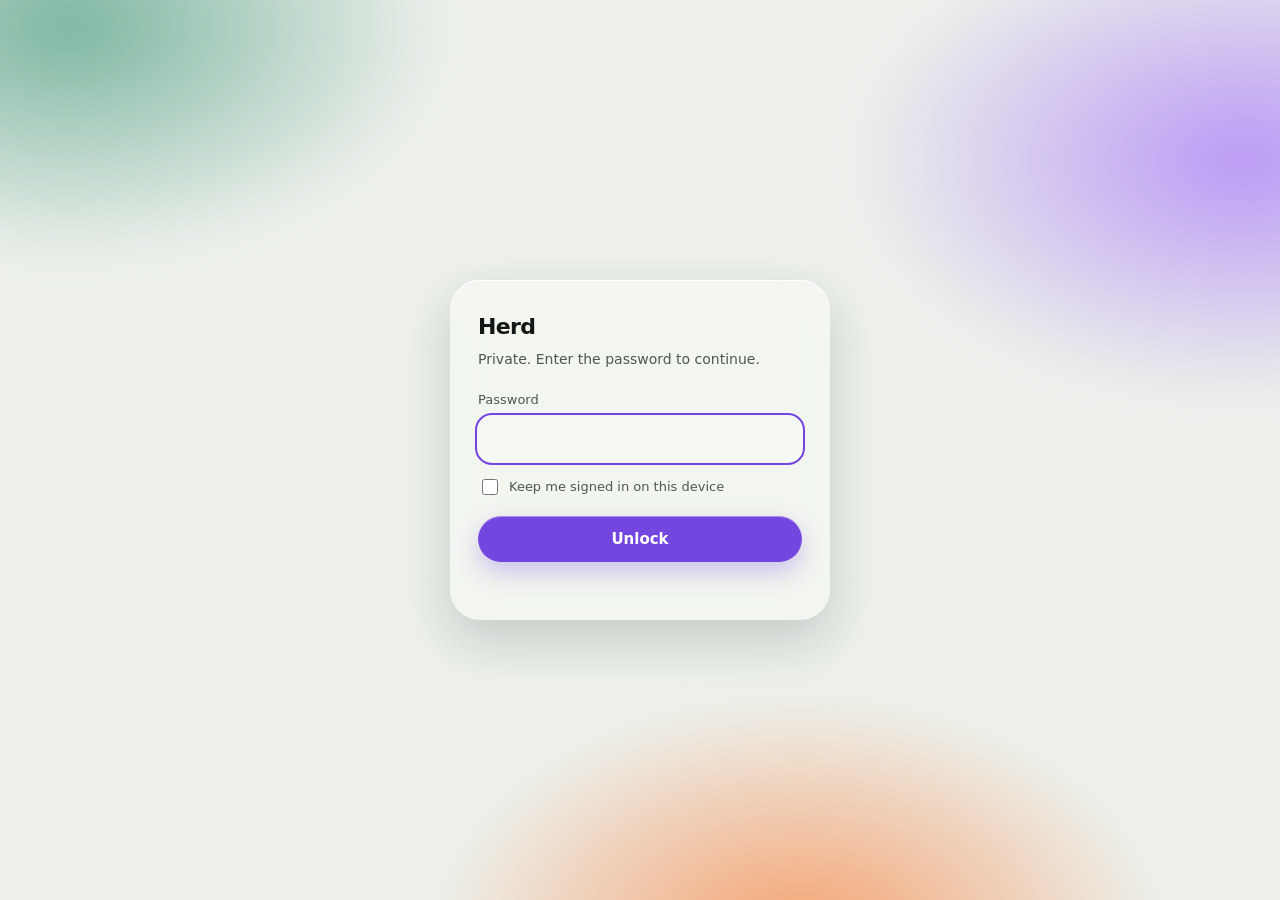
==== commit 6b419b44: "Restore Liquid Glass with a new field palette Back to the clear-glass design. The backdrop now mixes" ====
--- a/docs/index.html
+++ b/docs/index.html
@@ -7,8 +7,8 @@
 <meta name="color-scheme" content="light dark">
 <title>Herd</title>
 <style>
-:root{color-scheme:light dark;--bg:#F2EFF6;--text:#0B0B0F;--text2:#5B5B66;--glass:rgba(255,255,255,.34);--hi:rgba(255,255,255,.95);--shadow:rgba(70,55,110,.2);--accent:#4F5BD5;--bad:#C4282D;--a:rgba(247,170,130,.85);--b:rgba(150,140,248,.8);--c:rgba(140,196,244,.75)}
-@media(prefers-color-scheme:dark){:root{--bg:#08080C;--text:#EDEDEF;--text2:#B4B4C0;--glass:rgba(255,255,255,.06);--hi:rgba(255,255,255,.3);--shadow:rgba(0,0,0,.6);--accent:#8B93FF;--bad:#FF7B80;--a:rgba(140,86,58,.55);--b:rgba(76,84,210,.6);--c:rgba(30,124,144,.55)}}
+:root{color-scheme:light dark;--bg:#EDF0EB;--text:#121614;--text2:#4E5752;--glass:rgba(255,255,255,.34);--hi:rgba(255,255,255,.95);--shadow:rgba(30,60,48,.2);--accent:#7446E0;--bad:#C8304A;--a:rgba(112,176,152,.9);--b:rgba(172,132,248,.8);--c:rgba(246,146,86,.85)}
+@media(prefers-color-scheme:dark){:root{--bg:#060908;--text:#ECEFEC;--text2:#BDC6C0;--glass:rgba(255,255,255,.06);--hi:rgba(255,255,255,.3);--shadow:rgba(0,0,0,.6);--accent:#9B74F5;--bad:#FF6E86;--a:rgba(28,104,82,.62);--b:rgba(104,62,196,.55);--c:rgba(160,72,28,.55)}}
 *{box-sizing:border-box}
 body{margin:0;min-height:100vh;min-height:100dvh;display:grid;place-items:center;padding:24px;background:var(--bg);color:var(--text);font:15px/1.5 Inter,-apple-system,BlinkMacSystemFont,"Segoe UI",system-ui,sans-serif;-webkit-font-smoothing:antialiased}
 body::before{content:"";position:fixed;inset:-12%;z-index:-1;background:radial-gradient(34% 30% at 14% 12%,var(--a),transparent 70%),radial-gradient(34% 30% at 88% 24%,var(--b),transparent 72%),radial-gradient(32% 30% at 60% 94%,var(--c),transparent 72%);filter:blur(18px)}
@@ -20,7 +20,7 @@
 input[type=password]:focus{outline:2px solid var(--accent);outline-offset:1px}
 .row{display:flex;align-items:center;gap:8px;margin:14px 0 0;font-size:13.5px;color:var(--text2)}
 .row input{width:16px;height:16px;accent-color:var(--accent)}
-button{width:100%;height:46px;margin-top:18px;border:0;border-radius:999px;background:var(--accent);color:#fff;font:inherit;font-weight:600;cursor:pointer;box-shadow:inset 0 1px 0 rgba(255,255,255,.4),0 10px 24px rgba(79,91,213,.3)}
+button{width:100%;height:46px;margin-top:18px;border:0;border-radius:999px;background:var(--accent);color:#fff;font:inherit;font-weight:600;cursor:pointer;box-shadow:inset 0 1px 0 rgba(255,255,255,.4),0 10px 24px rgba(116,70,224,.3)}
 button[disabled]{opacity:.6;cursor:wait}
 #err{min-height:20px;margin:12px 0 0;font-size:13.5px;color:var(--bad)}
 </style>
@@ -37,8 +37,8 @@
 </form>
 <script>
 (function () {
-  var SALT = "w767AMKm/WpfnD+RlnOU7w==", IV = "osRj9P+3PJPwZU8G", IT = 310000;
-  var CT = "JPu4of3Z7i7+E+HJ3ZG3KIn38U2pFrJl6/9mAo4NdkeK38YktPF2feCQgZf2HrPBypOG6m6pgD8UTc7Mn+5AjFIdFwyHI46OD0wCBy6syM4n5HpChjXtxKCQSWx5ND1P79hNx7dCi8Yc9O1RXZil6cqg3oHMGpNfBcGB/fFfbAZlLF+K239t3srt2V6A+N2+5oq7PdrmWZok+a9hl2iFwxzt9SY3NEr5xRNF2579yhTSevACsT0lvJ9ujA3OmDxmwuQc8gj7M00x+kG0ZucieYIBn6n4C1jrWPQJlW1mEJb+83h4U/jYhdCyKtfjDVm4CmWUg8dj15V6wfG6+1iFAr+Dtum4W3V3BMhK949nylKpADUImAZN3rprMbdaF9O936eTU7WX9st4oisUcdShfhk7d6qSstE0H5aW34xuACS3LZf8qexBBUu7XGdmy9N4VjLKnuIMx+no6p/GhsMxHARzRuhXSPdJdlRDO64hbZercqKDOhGhihAswyzAC2eXS6Y5QxJ89I2fj7BFVV555jDbiGlS508lQL2ZBPySXYMS2R6wa+krmPPV6uraR0er1G6k/dIlM/Xg44CWb9NrXiUPyAh5ff4AY/3DiAwWLZd8rzyYRjK0Z2Xh19unzpz1JWeRTwnNjiFwbl17WJ5biJW/+fUtLSHf9yzdwqqb1gwvqlD4j6yCGBZh9HobJGaA4u97p5t0B3WSJhIamOvi5EJ6kXBLmsJAxKdK7oImRF/0oXnruVJZKu7rHOutPN8bZRXj1+LdkBZdcS2Anhhwz0SYuGrnF4NQ51vMcpGB2Sp8NEK7RWt/[base64]/uxSizJ3sHZIHHKNszZOQDF6XznGKGMlO61dj8B/y/dDzIAD4tqbDKgNkfF8y8cfyMXp1i/ywzaM7km6IxLCGwnZgvO/liyIp203rKl/3IqWBinOUP0v7zj9Bs5OL9bcrkbx5XIUDiUVnAapA6lAH2AuNIu3TIuaBt0vz082cUessztOaXH+JuLRwRs8b+Z54Ccg8pjie2Bq0B+Xru0FldscudG6mWkarJ6dmKedDZli+HPInMY9DU4W7PyJWwAJblD7cTeexU7G0Us0BRNyW5M5uWg9S/AZM9i2kBpf2UC9fugtj6UJA33G5qOVtNO6LHCQi2ZOvx8gIPAVG/a6s3ipcip7zBwF42aXh/4UCccWFT6QKWPwE+O1qlObAtMvhQCoioAv2LmLdF5xFu5kA+voag5cPUw+uqM1jQAKlUPZQDY/IjiuRVrAKnbChQnqOaWLz1OTtpgxtPjHASD6HDZ/M1ZAqFJ3GJFJ8pgk93/hqLG1MAV7iPfojPBOgryp2Kz+z2Ufydn+bBcGevZQAU25EWH3Q91aChdtx8lN6DWHN/twXmRtOgFphHn4Iuw1QsrDxrA/IQsa/cWKCgeBl8Qj+tjlGjUUN+Qza/yCfcf49Mf3GNi7eS8XLpxbj5IifsZw8coi5e++7XLTByzXz08wI9sVFiFAfJI0p+ICa2cxRBh34lHtFl/dCR1TSI3Dqver6qlw6x6Tup8FhUUCHz4f0H/MwoPq74ef1HZWIDD2IjdLfHUjTsjde+Z0hnMxm1RkkstAKz72e0sAg0DUgGyAVXmmOmG4+lkHvQtrFGI6ajTudGKPTExhv8dFR/zDBbQC7scH+iEytascAtdtHusf7/TV6754gZj5OK0yj7kWrFch3hAsQiVlNFw09tmn/639TU5qvzv8eG6yuGO6KDWa+tiPlpVKNoqjh6a5ApuPX1lyV7KrXsY5nGcUSJ5kP5j5BS3QxAVr4GPXOdiPINuCi28L4f2B3Vvs2K8n4lMXdua1Vd20BSJ+cLIjO/XeKNUoUCQMIawphf1yh36IwaVTUZWvqlP862pmHenaRkV5H4LyQCHg895taXIUgAo/0bYlboNnRyt6Ccpc+XizZCRifjsr74Z0Hy68Jk4ufFFSDN1tLOlR/R2Fw2nP2n9jR2knyqzp/31/E+esrGFAX6AnSCwgJjCnpStd3oVQ0MQAsnVJIpRXyKDEyWY2r6R4uDJzHF+rFEViYyPL1WRrGtxGg3lxQX+xBkD3BFLwjwGZQHeZ+K7bwP6KU/[base64]/C3gcmGqTwoiJGI6kHUPNURlwIcawI3vNye44bMK/2SMrpl+cdiuWbU3pj7n9CT0yX45bBiHOIfnA7h5rgY5IEH7TPH4KkG96I5bvWzdPTom3OQhCUvrYVFhFIvqwHq4LhF6IncbyImYzDALGXFHNZOL0Q16x/lQF8Mvek6DgEe5BCnyOGRzcpmDWuGWB+SU85D+/NGXD0LlaT6vvYXBLiDp6QCo0702npb2GByZXAGNOD1u+w4LVg9wyHIpIsT1BrkF3vIHGYGENzhgwUugndBmV35D03rzvPCVP+t+63L6JdAMj/gtbC+vubtjzo/UhOE6n16X1iH0VXcfyiqLtLltfkkEyaHUcVNTkpnWJh5xvybA5SRAQLlsoXwQI6vGCvunBNXZrICzrN2guaZshLXqnGeyhrIWlF1BWj5qqP2RyLemUKyFsFnEOwraVXTG+QyadJyCsFtUtEn1I0ueNIRwuXHFuJKEAyv+Lqb//dXdfI06Tlxs5rJYYUJSnF617dhCdHgYeQscNQOMp1tX2RJFnGWuw5tnbE2dKFjh2SyoJHUPPzHfjx6SEiUtKMCpbW/idAZHV9T2AvBfbAhPW35fpHsZDpjegh6B4uFC3RlI3RjURwtdbIDvA2iLL2xevEXLxQ7y87S0dB9kI3/nCQIB01mGp6zKzYLP1Xf/Gl1Ngy1JTtsalpN4UT0M/+5PCYRLEB+2amoiErZz6JREU3h/jy5WC7gpp+zsfsbMMa2TSQEEmv5Hs4aNaSxj9nMnkX4ocf+MeUj4Qsp2Cjz2LSnwGc+bmfBDZ0Xe+KJ2hPwpGORbMh9Isnq9CmmCtTtyprAwnK8uzBmYFvUb/K40rrzNRzyFts3oNU4DaVEP5MVvVag/RPby8p6dUYBgFeIlaBxJG9/VzkW52dElrcCFLGmdVXS/uUn4PciCFjb1TWgKWi2scjhe176UHU5jDpeynB8IYWSMaq1V3MQi5TVC97gUoaeoLhSmqxof2WYUbFiy0f0cIc0M6fx/691iPntMaFk5JG+/Mv02CB1/Pj0oLIZd5KEzGQBWbiXHz6oVhGmRWtCZ6TXueWTZ5WqcaJ7MdYfGEUZz5neKsFe4I3S8lEb98LE5/INFPkRCXijrwTAQbyPzXKUaguOOfH6ipf/wNMVPQWd4PfpP0n4N7MoWPt7+mvJCJqqz5eidHLxZ2LJEH1qyin5gf/yLbFWFQFr/LZpmHnImpoPhNEOU62/[base64]/84OKTCKszRhQXP4BXhFtOaea0t9FK9KyTElSjRDCL4fuomeczNir76OBegjARAv52hsweYUTIS5RomyufzRO+MOla+ZZCIoX74mrOBN7zg/IHigr49vXx86ZBPIzwfLc4wmbxi/xLyp731prbcCLHa/DnjkS2ujlScXFzv/+NMVQSxiB8yhr4dfMUbpB8q15q24cp0A+qX0CQcLhzXkkH3HEPlWs5Z2Jv2YNj+HMb5e43BwCDhD7h8/6dn8G4rZqUy+HEGRk4sTmrEjo4IsVfk4sAfDaDfagL5cr1LJGF3Md4yfaMRdOgNKe+zl5nNRI814+j9dRVB83NEE9BZvH/Q3tlniT74FGwdPGzLQVGCZ5PHuVqSda1Sc4f8weGW7qdLxXd+igyF+Bsbr6t1ywmG/FE/HjDL2GWNfWWmKcD8DW4aYYzNzL27GWgvwu8/iXLRKlWfgTE/wMF6MBJyqyT8PVotQpwCmeQTYPCcwd1R45ZMcd31b+td4lqNnW7FlyQywAjXcZoyrMsl6htZgDGD426+1zlcUPZXrUC7NiqgCQt+vdqR7nuo3dyd6T4zpu7ekfubhyhOrXzmgAU57E816I5m7O1HqqAWGA0yENRBx1ngeqzXmQF1SKRUxyVGxtWwgLRkB2XNg5H/j92o9omZ1yDnzRKUox/BsDnRa0GgShFynrXWiq5TmLDFmtyR3JyKD1eA6wS912X+vfNFv0gb9MNhSmj0MX1hMEiaWwNeH2y0FZuIwpFZqtViLbtFUOCR+7d1dVBN7YS7aQh5E/gwT9y+3y2/OllhEHrRgR9StCZD6d4LIir//3wqYg1Nzm2ggwYLRvKCWtHMwefHW7+lmslPOY2ym6gwFvq8hh3es9H15FQi6YxunHxeOdJZNgm6lusbn6SRo3uyGcwceHgf4Nn32AIRV1VYMaPzryCgmSXaCD9ZrAxTAnwKRt5/9g4EU5YJd+JdW349oxn3l4QjtfpHm26vhJrT4hxGvrQnGG77jOWr6z12F72bhIqfTGjLWSxAE4Bu936U59ufuQuMIaAQwxdIwdLDwapRXJDdsfrXegXkMDMoOwLygUqW5LT/Ve4giTLIEm/ZNCImKVT7aj1Amro3EolJ+hbMRRa17Q9BKLgUGe+zVgiBmLXaFHQ34j+W+yrN7/zFwlMNLWeIjI2iUV4khFdoIn2Xsc+POcBHvrM7OwcSrJVHajfrfBx/[base64]/EhR8A+iuRl6MoWJsw9t6xSou90QrQsVUoNE9qmAcxPjHK+0at3doZOcIe++0OekUEOpXTIvC5Mz2sePS3gc/[base64]/Qxz68b4gz78/7L4WgO9RzBzLrjzEl2a4F8XLs1HNg7IwgXegYcbZjzauQNfbS/DvLo7UjXuuzzQQqX9cbketA8GkbJtG2AeG1MacwtPzeHgwwOaHkE0+wOvAwlkDpIaay0esfjLnKhK+7t/em8vH2Nf2cEKxXnt6u/DMC5wAj7DBfKrxF8ZJJTi5kC1msl8TMZ4ljkB/QjVriNkBXcfDmNOk2YZciKgvX//sZu8KqCy47V67WoblUd7/0humg3hwBkLMplK5QncahT0gEHytU9SjzZ0EIECs5L6eMOiJ+XZd8izsWS6TSwtuQkcilr+H5hEqjz6fEtP7Xph/fwjiyt3kjudwCtTW59joZXgr3yGNLVz8SFbI4uaay3vGfwKxmN8Nv/Ry4JP98ZIfB4GqDCRalbD6yhqN+CjFSmEDRdKmEF+/mH4co/OK1CZSLav2GmDqNLFTck/jnwTGc55S/ZctLizzMbEyRg07pDEP3J15vhT2u2LbvAmIemra6Gbrt/AJcPBtDPKMIcgNqGRq0C10T8TvAPV4FMAELUWMqRIUOTXWMz7cbWygjfaSEn6wgJ8GskdPE6T90zFRmZvSlh99ov0yTgta9vT1tvrZbHNW8TzchfB3VrVZknVDHSIhfsuLpL8rsSn9McriOi02rEBHCop/LO930zQTpoHJ5LQz18BsAUObjzGxmwESulYMbe2rcAvDY7/[base64]/vopH1bKM/lynDzk9Ab/vDo/pLbT0hOByHyGRqkaxU5nfm4MX66nWqhhaYUrjLy9hR6Eh5xPHowGG3Hpb2uZ22AAQPw0HORXtZqdFbPZlCtzFd4VFnlNpVnFrrF2QFhRppaeWqxSQNuSSAjpscUIk37t75Awcerzs54N+flbXZoyzjFwutxe6Pe0nPpyIflTkyaC80+9F0yNIbyo9c0Bx/kIelgFlHAbswBO2hd9K2d8gnixj3ACXz27XOYzrMqp8WAH3brE3P/SEo131jN159FZKHbrkxT3hE/yfdRaG0sGibZROzGvw3VZogfUSnuzGUzjSNxpYuZiHSNxFmSfEK7EJn9YBr/1EHauLIp837oR3JS2Hmkgi2jiBmVhQA4WbuisyBCA7XXmyfP6VeJ2138I7i7iUb7TipD0PDe/WtHsar6aOH6ukpzqhyUwXekYD5nvQyvnpSScwqHfraVVJvzuk2uORaOihWfSAx4qRNQ8xzwAtwLHUj6MwHU2edW2j0q6gEjzoN6vWICMvgUJmGYAMI4fkWZvjehOJb4PROdaL2OCg5yTfM31I44eib6qsxgz0qlIEXu3jMe/aanen9JydzoVoF/SFS/baP1eOvbNWg04iB8l/XK0EiuY3UD5ZLDj3s2XWAeqf2IvLJ15tA6pQgtwfHjJX7H+lhv0LOb7LpzoxHVJ/XLgbxb7D17mgFdQ9ZAqp/+A0uNUJuWL6tQ+Iu6lzqQXr1sVFLGgvj5OMdVDlf19eyqVH53xOACzA7Og1mIU5fkkcvK4tqBWGgRYtu/EMKI42KcRwa/m8RerXUURE+c7J5UqHqi3GKO+n0PH5Q2S+AHQh1LKKYAS7QUg6JlKWrjEGH6h1prssvHBOYG6UJCcty7zQwbYC/rvc2N7uayGlAymy49zBrI7qOhUUJOV8RhJ80robe8Q7Zt0n2hq6n08lxWrDOrEo8b3DanS3ZvsLMR7v0pFkdfzFUAZoYZd0RLtxrLuNPpNRU+exGNzHCJsBAs+M4aWgrv1A2C7eHvF8TOXQMFKHmGR1w/mheDFWgSELoJVbO+36LtkPjHa4YfmgHEHplw3b1JarVm7LsZoTH9B00db3BgSAa6hi2XbBHFUTVlRw8xLZDuYzrnQ+oTuSHCbB9hQPZcWlOcJIZ0LZfxI641Dvj3JC9DrABjmqd6hnLIgM2lB/lsXxDUTlIbO3JnWfeOmlmnqbGOn8zbbm+QznxKcI29OxE5rMOiqVZOk/QQ7mqM6dxb5SOsy9eCaKzkOd+Xt5WTMyl17/eW8G2aKidRHj85afFw2CF73PYWNvgm/[base64]/5UmDuLveuXAiE7V0FfxZQDKGaRDd6rysYmT82MdFQ5iEvzJtjV7tOhEaMNl+8hLatdU56YBOuJ53a6bSO/[base64]/As5bU1VK5dNpprFqUyytmxdWNtxXzFPLkgdDPqH2ES7nn4v5LxAc1Oh6zGDv+4UzMw8WhaouopLHAoqQJO71TDWh/[base64]/HjgBJQ92f52s/dX/lmHFs8JPDBUD0fEbLT8w/JreWmD3Ywck6kPamSEvOi0RpT8BJ68v62JDf1IcYYjnP+xW/WqUYqlQQjN8gyHeNbPFQrDlXULaQ/PgR6zaideKAGC6/Ex8TDuCKVQwLkPmVl6uhr7rpUKpD63De7g7YAUKsV1jw5AE/2m4FyTBvtaybGUSnvU4WE+VyB+HoWrlafqRNe7oTkeiPMPF8LQM9powghPDqJDmz7U5K2gy+tBdfA3vHPYBvME+NUwYdEkinKCgsailQRDhROdL3KnADMLRBPD/co6g85wf9ub8hN9Gzen7yEDuEpGs1GBDD/1gVmNDNBwqql2/UtagqfrQE8TJ/Ip1iPwOOfl+1PSp6+UMSS5+CDM9RssG4c4eCCEOLQkUoc33gS6IGLl2x1jRBVvu744OzRs4VjpodwlUKwKALom/+jgHX+1MO2luUCGgzg+lyrrfg1RGlOPofhBO77CKlkjlVYp62TkDbu1Z03K5SRPPCfJOXtm3XHNUIuOux/2rX1TWJX1KgSiPSy19Qf1ay7WkgbzFq64h+jmJ2+eikEiHew7BK4H6mY0wldRcPpb3JC/bQH4zl+0lO7/gFfPjXOhDxTZ7y7WvfaA7TpldZ5oo97kTRpJkGM3CJE0e6jJNaANY80m9QiylZFxvABubgtBHPz9GSyiICWTXhhe+JL/9tujWV/j7wwtP6QflEJHPmyOospmJ5vuLpgS8k8wuvewSU2jXVH8C+eITPil3Fz4vU7eqeL3xusFt0SIHTZBrCDWr3O85pPDCrRDoe94xSdi9rEH7jTYROKJcZe1XwyHFvKpAsoR4AzHXpXrmWVTM7IJLaQDhUeQNSaUo63/UCRteuDJEdXohLrpOw2yjYJmDpfSfKATDWi/nzWiZs1GZlmIEj0It99ZWavUSE5CrTIWxqagwRqkcrJ5XXiA+PfWDEPL2sAfy39fbf1TVrjLywc7AMHoWTxxkO/TcYixeJ1kqPslZpmt+1+qMC8wFRstEONHNUKibxKHs8YfZPdTqZxgCDCkHjgeHZxDtINwz7QLTLaXcnZnxVkzCt9bWmPE5UhwAVrvADGHB3TaAyI/svsI06s+aFMGDhDpuOMIVrhq5HNk35y2OgHeUbCW9jYp+kFqnbr3SNaBeAIsgb3OdZ+Eon1LAXlYZzeWV3sZrNQIKsdN0pgVmTg9yDlpzfopiVWe2i0S8/HwHQ28a3ZjC6P/4qhnQk8NG+Mh065JNPKWc6SdtMBy82+/33OLPaG769ma6zplAu5/SnzvK4NlxnZYguvhPbWDdvolmNwwHT/RjKUavhaLDaIAhIlCkqFILrQCUW9tDfxRFRbC6axjwAD2guElSgmM8s0E12ZFxXwvSDYLxAd+D3VLmHoJu74Z/VyVdzAjfKcgIY9O7rgCwNcHmaEDuUI6kxmPdlod78/ba3YwAmTRhxPPaJO82s05QCMSACylbGXlXWBwj0yuHxcFTzDoCs4Mac9sdlOiAJB3CS887ldD8+fMmwgg9wmxfcMQ+khNwrsidpwVT9oH/WSRoWlQD+83SCE5BBY1dnYW4W/v4sTjkvgkfFxjo3rqMr2dLUFRAnLhT7ualMDDgNXmC2hvtTPbr+fROQfWvv4E9MtOe9Glg5r33dJeSSvESBNUeEpQgWj/9WlJwiIdux75Pb/Eu6ldtmsMbu4wCWGGbcEo/7H0HsQKbcOe/Q0XxxzYPQ979Ja7cHohgkbWtwgRdyvWinqacSWJxWq1cwZgIxP0JglTBkRRnErFMPZsJBUzQEL7n2Q5OQSSENsQJM/WLe30aJnqFyyUO7VfdR3JSlvauZI3354Mh5JdNA5lPHKMdKJY/SGL/GHNcwdfMpJk1ykhf9mvdZIXcYKJcZ7RLl1kNITo6xsRAv8qTrQVZYNHE7Wk4K8mj/7RxnqPZGLqYAAQD32zm1dTQp/zym6YPM3m/wJW1kQnEMTWWe4HkPtkDinUjkB0rKKL5Fux+Cb+nu6eceySc9QrIoQfNU7NFuYBfnKJPkMlV26qFJgGrSWZ9pwO/Ll4dmDuJN+OVG1XhDFJowglNGUo3QeOr1KmlQ80PSb683ScOkaG2XhiOT4k0MdW/527jJr08kpOeTaPF3H/4x4BLmzQqb2hvHKxVSgz8BuyRTdylsIguij7p0io5Wlyv21/A7YGy/5SngmEZjfTmMqVfpLw1mXio+xrlLyvN7lUFkicd4ZyPynSItp6RDGLEbwwD9a0pDucoCZKcjrjuSdTWuqozveHrKgXih6rP2LVSG3q4n60OvD/CRtkRhFclxY6ZX8UfjQavv3MhTFEHZRFDgOQCdr8GareBY5BbonjWxWYNa+CUAr1PQVU7v3/ZXHKSFBtB5EGPeRCvUX6ubHAE9pkJYRPn2vIcupXTwWl1uFObhXuQAqQp9/kIEXZxq4UqVrN6YvOSItSRmApf+Xt20O1WdVn768WPEtDmc6P991MWXYPwXdHZqJoerXJgrOd6KYxe2dIEp1vqAd2pCfY+gXgFtqXtsFV0LfCoaamHh5Gy+eoGtTUK97bIfCG0L3gKFDi9w/[base64]/VagmefgpPKtBHob29cEVeSNzVtUHlqAg4QXHP2zY7vPKB3gtVDmCWDqGiXjHo5iYSWXQyz6yipbEwVowSOEKzoYPu/Ku4l8jS7VJa/xAiVc10YPUXvjcSJcvfrrbQFNZvaDu0QH5qOLvylLrUK/dpDwLdqxuaScVSxLY103qJonwx9PNKpsxuG16+rLz4aBO1x/DdJPWgF5nxPVAuYHXdy/W4I5gLmJAwWZsjlbcVButaqyGqCBey2ZE2T7r7YupDLEviJCDmMl7Y6x2LtfDtDp6V3E3rynMOKLQ+ZqtNQRUAGaHaMpBnEhAGjErL04clPgHzPniW0QjI039qo3I60xal8nufWu/uTIRmw+hHnE4fKvz8ZkGHj9WLTUZAnZaCEaoE8wh+VuUdLxx4FFt99nQ7z7SXg9YjEchIEQcfbTbspO2Sa+LsDIme8HNozqzo0YFryft3XDixjYAqN94UZer0xhD4qnyhxYxL9rGU/z5WxjNEOA4cWsRbhSIuGgHbFsQHwUR1DtSj8Guo1K8vUXsKVNl56n/IVohFFY0n05IWil2Q+Q+nBe/BClfHNhM2ax6SXC+PAL+Gmb2q2WlyN5xWCNh6+bTdZj7uq8R2MnoUDuHckH+YE3uWDUDau7ypcK1jlppEuNSoSL9SX5H+zbZfPzQLdGNS4JbLvtlLIKlnv9i8gK55HeBK1amqDUt75zd6M/gw6fbsl/KZ8JT0ixJJj0+CE/RDPizHXmNZqXtFK0+qQ/tYMXPGFB4Y2EXxszY6QvmO0tEpA3NPthnwTf6u24LY7s3awejDDXmrXejaIXs9xyx7LTxYxgHtivKN4vLfG9lMjYuD/LGgP1EGZLCdDtAzFLqYX2QR3VwHOtUJk2hKg97IiN6ruHNpQI4wckefGsNV3W5yhlQROf2P7WqUvm13CkfbVTPt95KHkcB8Cx2U7zg/uN3jHXZSESG0Qj3ihx967ZTFSXARe2Sbo25QZmSC5oNFUCFhXBKBRQXuhszftmYIcHkg6qLJb4CZq+J/KqJxxAdD1VRGLZvV/ospnTl19HTqBtWX3H8QxqZ5RlOx46dZsIfmFfoJiPOXWotXR+JyoUvhmaydmevq9PdyKg9Ob+pXzbjSOkD/5Gsd9BgyIVQWezHB0/Aewj5K0YyKUzcpWmCA+HSN2XNcV/[base64]/uoeC0HhhXDRma5UaVqy2Iw0G2Ox2uXseV4XhEG763xkXgkFvlhCk4wCqHhRHhmaF6xQFyXOGsS2urWr7vB6deITs5Q0VdT+65uz+ica//y8YjuKDKenJM7tFf7Apu5bOGtUdF8Li8/8gG1UeCxNpnNCfNij/Kg7xbWxrKdwIFMI7V0qUS+2aDN2OYIkuo8ckZICsxseRRkraITBsw/[base64]/ZOl2Ln4GnTICj4V3pRlL/Z9Hwvkqq+7OGIT8zKNkqLZ1V57DBq6i9vUfxi+JSk6f0rVOw/qYyhFVRhCZgr/60JjBCbJVD/33Jn9nt3lrLRP6tp3KnRDPs8SisKSOHTvSfH6e1FkkPRXJ2hMD2UFCKeMxc1oWS5et/Yy94VWPbNY104hMNHX2Yj3VZp98cyl8gV51c9ixV9PBhE+uLYDxTxG+zPvPsgsVwp9nHD+ozd8KqjPmysqWJUCY7gVkgxYpejodHM73jhG2FZquSJ87OFQpsv0XsY/RwMAGLLJak9p/[base64]/aQ0baWzY5Y1SAeVYfms3NBDniDBRFkzE4utKZhLJ/Be3Em4tmTpjCdYH32convCXxTxWxqWtVYdFQbUxBtslXK7S2fnC8gPnXO3P3099Y3x9Cc6sEjzA9yQWVgA77qfCtGenT0txZZskCDQuTk2cs/+h/[base64]/gv6JWH8WbFB4NaMZmAeJK+lX6Qcozs/zdd7HdT0kcaYDsfPQNGiRypc9k2NzMkerMnoDnOKjnC1gxGwL/5LaviytCZYdx/B5qVFzu3VgBGIUMP7Q/cPZy0gUpE/TbjL3Mn5pwjddAg00Sw7hHoQGr6SmYezSPlpPvLFTo4oYCc0liTotzo86jwd/x2m6U5G5CkR8okzyoshnfNe9ixqSTLAD++uea2hn9HgH1EupiohDw5fuufc6npu7BiPtoWxAg02ch/4hAu3DJ33l+P6hyjLuhvWLre0Z4loCLeFRxy2G88eDTT07e2t8acwjV6J60aQbL6IWM7HAs2ZM4aSr7ecmYK/ZRenWZDiw7Vl3DocAJwPAqPMC25q+xs7ntyRaNrBJnS3eL+bSC1l4CppNocYf65rksLm4X1sVBbYGMkiyMeX0nhA7ugcgX7ZEeIzybiv/Ha3X3uuKdNukoesqhVg2AdJ83gwgI2Gylf/H76o1OP8/7PHJP+Fqb9OCEsSToR9fDnI+sm0UEEXRvxMG1BgwEKH9cGal/VX7sK8H6y/8hbP1e8HuqzXT1O/annEFNTglksC/7qluoMDk+/PWg+rZa29y5oHVRAkysyM/9tUNuyT0kIW6X4xNjqbtkEDHzrrZfCE33gY4X/+VUaeRJKqNrRLD46pWcLlsVSVZOFVXp3ZcnhWEcfqdq+TDkyk6EAjBDETz9ReTJsXgaJ4hR0D7s0GCqLRajzAPfwBH+d6PNbnR9l52XKj2veuuWmBji1KGkYglMFVOrQP4KNLpJzMp7CFFrciNMi/GTp/8b//747KLK/XXc2ePR9tvF3APBoYCREkjIjDpObVoKFmucS5hYM/9htS4fSTr/7eflSWXRbgOq5LjKGZ0t16VLiEEIfzGqkvYJFg2TtFOGxpAlpMUJthe+ZtUx1FCrOLr/3rITSmyFEJXrJPQzblxW+AfQWsYsi42NExSKhl/[base64]/5u4Tvlkq+7eFdel0Dyx4e/Hxhd3/AlquDM/[base64]/nUu/ChqpJXaQEy4V3iScsvRe5bESXiXQSW2OV5glhUV7/Uno3EiZz+kUUY2PoTdwD1PoUFAUI/BlX3F9dK2Hcjsi5koIpW8nhLEUc7Sd6016XNnOOPoNPWrEX28ppc4hd7zbhqeapXfYURUb2rFdBqmBCHE8ABiDAnqj9NL0RIuETXpQiTjtuNycSHFj6prsmqeVIh79qf/dfS0+XPdtyuI7F1SdYhQBOYNOAYbJPVvXsZVNOmU4JrYgNtY9m/AYmYsymbZRHHVOwvjMV9B+ISCCucaPJQfYeu55B879pCubxuBjHj55L4ULEUIcW2Z3xBNgJOVguPeC9TqkPTjRhHxnsUfetR4rA/jE2+JP801vou2pzRqTaZb+0MQVRNG1KxqoYSCC5gYFC7ttP6XvPE9c4V4JtMddXdHnHfk4b7YMx3pfQR7g8BgDiucyVA9Djk4pswOH3Gzb1ldTMOUzqwcc/x+nU3eog/0pHPAYnBptWi92lp4fabfPe7of0CPypfo+U/Ye1TrEgcdTGlEphNj7+/28+6NeNyaavbgFYPVjAC9s8QB83qXxEorAW3Ye0AgUyqQENgI+VgxYEJL23VJQ09T8gD1GmsiwNz5FN/zsVSkVa6knDtkSilXWtNdAvBkBoEsLYlNbEI8oYCfUDpX8p7dTsZu96kGJy73e0FAIma5XK+TSjRC697dGNq3JwZbmlcTYpdpVrMQnnWVIbnKonjCWS7As6GN4sCLlVUlKkq7s7iKvawuEULEJFsEwx7sp5J4rubmi60WU4el/Gy9bFMFvWPdpLJ7PAfmV71b4F0CBb6o/H1JNs1Q9QWyPbMNTnqgZc0b2uNcPiVcJZkDwRbnnC31RS5y8OwdJzvs7WID/EAFH9oTLe59ZMD3sUEInebZGk4827TT/[base64]/4XmZkTFMtmggqXruBhhnfjX8czaPOIn/IcW6kTMVorvxHxq27VkUpyvinwqvD+KtKRtCPS7orhB75+3xYBs4DslJv9Kv9QnKSRzWKrqdPXq0tEiUAtvwv+MOq6yrrJvRgb4A7TGHRT/UGJxl+s6HX6b1Zfi+bllm7ROH6lHralC1kVLxqbgZyvFi4wwhS/2ql17mgWh1shlXI4yumo2z0FQHVEz84bp+bgKGQoGOTlUgsajNeIqa3jfOMRP8YuUPZUJgN+OSeitWOZrIoLEmha6epQ2VarjS9aopy5f9/FSqG8IFPRWrUn3daEyeJQKYfkbHsbKPABiquI6XdIhrGEOjnZiraACrzXPxGhvrnNKlJTvalvCUT/RKFGMqtR3kmUGkPAK0KnQqxmolgnl5fIHtz7nQrC0zuYtOJQYyWOHEvvXssdLyOei6wWbTvFcf3lebNyoJzK4HbqEw8+08M07hlf7vJgTosOSY+LyJt/DL3KOi4SuoAVoPhc7K9JeIEhvEAftFQ+R2XbP+LErmfn+EvINwldiTScPBUKjGF0Iw7j2sD2s+q/[base64]/T0JQ9KjcuDBxoI/w8R12ldcIMD/G1e+pGmUAzl4J3k03UiFO3s+yLeKJS63+0BKZp3G/NuSYCzWtbewcQqbRVBS7SQ2Y8ESs9mrgjyr0Es4skHN1dbxBbvTJoZR0C+BLh2BBjrGokDsT4uK04x+4XgXg9Q74qEnAXamzEXhwM+lZcHB5hQdCK+cfI1N4feMyNiVY+xijL/xNhoRa8+BKNYCZZb9l90hnFirRKU+P9Zb5hXE8JBjFMPoRG64tDfI+H56sD5sH3msXuiEts1RbfOhVa3UlmvQwBAE73FAvRS30mCIEoRVQ9hrrwYKG6PLCzf8jNCDLDtllhIrnAINJPmfWOrZNdLe1uFPyV43oNQ7hXSq6aKe35eShbPKp2RLAsBzF2b7DKp4Of4iU/fvF7ULwmQbcRL8V3u9mC0TdhoGoNF5n6xKsY3AzpBqdSXlFqYMpwcu9JAT/oWIYg6wZHl1YUi1pS05IwkQbAgyP2q7JCH5v25Ej/MAhUBzfmCf5C1iBrsSy7NN4AhaP35rdJn1DlUntmFC+rH+HDtnWUZwFhCpMHt9QaDjf2bfYpjRD0E1MIV3+rGVHutmY3K9DCXgG5kibWZh2NH3NdCpN2lGzYF2ljFmfF/QSWYKqUoA5p7G+/Ft6HFNxaVz2KIozRNix2sm4Mm25cYqh7VLH96puB2vtOhj5MkvqwkGH1Rwhhj6/7Q9gAWZ2oGqXKwruxQ8d9ge4ucmEd4cDSqGLdLYnuZBVninblbOZXQrY2IVz83Fw6Fm79culQvCzKOJs41UIhb0S/Y/y/jenj2tMfxP2F6IzOO/A4E+3telIvAg51BmE8z6QilaqHkzfMKSMnJf+i73qYVgQSWHDJOPHWRt/ODUoM9OfoiR5mO5kiL0pFBfewXBL+c5EUpE0R/88BlDF/Dpdh3sKWB+cI3n+U2JM7s2pb7/+VmYvKU7kQ3RSRnG3je5ypFncypnpFYM21ZwEyXYpcjYgWVCpFkogCSLLIP+7Q3Zerh+6kGmQoMgrWyp5+rC0bE/xpztXZNIWjaE35kjlazHQ541ZYfTMuuK/CGEh4foBE7t1qHoc4Raepa9MfDzcxwNVSBboiJeURxvh3cHuXh4PSUl40+0+hlYoOE0YyuNCgch8qd/c301xagD7yiBBVaiUfdwEGmeFY/vDWgoC4nQUE106T/ssy0P8kp/lo2ZHJFhrWPBHpHiQUPDvbNki8t3HeoURb4PydJfFCxUkWgfowjHpzO+e86akNdkvZjvWcYfIckc9fAUDaqa3fi0wnxL03CTWW5PZGLnEz2YWHmxPSg30q/JbAIOb+M/yaFQCRbwjGEk95vo44lP2LORx9ykb/RMggh6G7DX01eE05u4VGL/kpfTUmUExbXZKQ6ka3jGF0goAVGe5jJjiHBpk2LChxO8KjrnMwf9WXXKjiaEogGhpzvREHS32T0anwtQtpwgECp/IdJpnLyMNx0qd3NbH2AUwSdRG9UdA9a5Xpgg0PV0LzeIMgEkSggZ22NRgs7OljSR26JUj5AIFv05GY1VcO9MZG5h+w2BpNfDdmo7/PYwuGY9+T+ppTBi7epC44Bz5dAXFLxTd2g2fCPAFbbM6NSq3IRNZOM6kK4T0V8c2ngtU2r40Ml6361Mo/SaYqw3RmeEFwfYyTSm2XMRo2GuNNpT7g14RRrC5ZOmhAbpilXGAk2kOczdj1/W2xRLxZCxZHv8CdROg+1OOdzaJ5XPpFUTHPBsLNqLdZXTf32K2YpMsR3V+DXY5q2McdaJbKwvNj78pKSwLkVpvuo9y9Esl3tQV9gCn7nPHiuMu/vu0h1f8B2jioE8/7kg19oN9sPEdYgjtBdJq48GSKe8jQ1KhTp/aXdaGDPcJFE4NioErXGjudVNCwwf9IY+a0Y3rIvKaGYJDuWluR0eVpkPE0DP85DNVqa42u01D19ulJGOadQTQk9A+uCQGevu0olq2kIoaYzfbb5gFEN5wAmqq8hDCDcUEOpof09/lB3O5c/5NH2vBUcuMZ4AgFTTbQID3l77qAEjI7Yh4jjvTsTGzC3RD58k0kRTMDnW8Cw8qfnt3afdnOTkpxNE8gutVuLddOcmHGOETLmXg0WnavlgX5lt2/XZRRaJabPeu6BaLXgGM0YV5ZT7KbqQKCFegL9FxoHD/UKk33uEQd4AZ5d7Lo/ZRHuTPGOAjMvuxZDjht81JcClkkHckgQNUwWoAjMJ1RtvhGAGAhrMoa0yGjV4OAZWlKAESOFZYz/I+4QS3KbLUMapiTciYbW7buNQ87V+uXVr15rd4bLae2V0a4W47Corw+BIJUleqhAUjTaiwiOF9WSqhjDA6ULQVXZMNt8MNTz2dZFh7cVr3CgNIH8uAUrRBH+dhJzbIbuOQ7P5yC69nTVzsV4VfwgsKTIcusB6k8rpGlOTxRgoCzyRsB5hJIZ5uzOYT7Vr/WBjgoiKqofl0cBdJxA2SWh7zaB8qfzJae8JQZT8v3gt0dgJCD13puH/cyuGtRBtcyr2hRbnms8EvsfDyKv0XdnItsj92/nqZMYIZ+5uj6jBe0wUCrKeXjIDg9tL/+3hZR4NzYpDiKaGQuaHiBwXq9jJZpbOnj6xECZ4gtScy8QwikNRgfiDt/aIbWjXMPqoi/gUwiS6VD/yHj16LDoA/Pz2aRBVMH/c+uXhvTj+flT3mPFVuqEOOQrZ1F40bds1iE873Nut/hSiDtQKwFvN1o7ucuEE9SOFWbf5L0fZL82Tg37QFDM91Q3EyZDV6SeHsmzcIBg9sGqSzu9ztrxf28UGzsMfcL9p209GxDTjnZj30l5uttbqtpzTcMRoJ5lIPrxskDUgek8S2sjcX0l6j5efzwOJxdOA1MR1tY/U5khQs3XbtPE1PlV3feRd99eITdMM3EHNQ/YmEQMCctDDBXNTClyHybTnenoJuJGQsmsvIhU1jNp/vg7w2DwS2Sc7TMXNSv2yTixVNk1v0XT0Cgb3yWF9s6P0b/uPWqrZyYpCuCmd4JA0HKj5hfEogNm2UXP9EiwQPwzGfhNxsAIdz+6+OYkMCk3Mau4qrIRRgmPQXF1/fgHNOkJqY37a2MXTIyNuk6OqFQUeLvPgaFXRA1kh+QnXw0Ifc/+Lhusn5s4FAC69KGXA0qCqsc/jlE0z4GxaIEW93U7xPke1OGihfsoWLaRy9K7+RQemEowMMPHGjvp/RHu4jTJunFhr/nfDwahgHjjmmMt6uuhrwwEuBX22qtTI+LUfHqhQ/moa4iMau0YUWk3fHIxU4EkBbMy+R/vfCSCY2OAJRk5hLyISGvf8XyCk55fCv3aoWDXOQ+sK75zlDhgWXrUQAG2VG4ScV4PnuTEjvOpvyLF57BSD67xEiLwOaSqf9mAim/[base64]/BMAX0I9xsMpRxy+hsyxcl68uH3j6ptYta7uMH96X13Y1e+HvkF3hoCfI12fjWaAs/zLIixWVkcw3cpYRuu01RmbnxU06rrw1qeo//rber+RXZgbrAAxJpOaUexU7CXKarvAHOzAbPbXJNOFmlK0cX78UIuug6+pLRu4h41NRl1eMAULmt8fx1Gl0ISrff/UzcpunVDHltA02RA/bgBg4A04PWusSM8l5l8QK4/vqhkAbznbtd3sIAxQkEnViEu2SyOl55dAZO01Bs7x9iXKkfrzUo17sy0J7Ph6imlVCN/Agg94WKfa1+BJg/xDouDC6O+HfSD5Wf1+qTlQqzhFFtFrR2NhEn8YEId9f8ygKzTzCcd7l42qZOTJvjMzJ9ZZ/uXLTzzmSAcL9lvMNTt24eUYxB/LYZZb8ZntxTXbgXW7MZ9dMFcGhh2nkG6MrZ38YDEGnTABRK+0aSwrfTANImz9LAVH5igFZ2W7MjGa00Z4LPUQcXprh57KDRzAOZBW+31g3nakqpPNvyNQ+s0fsPXXBtrZHldZwHMsZ+jHMV9ZyXWg1VrqxUuWXN99ft5yhS9Pj/kMBLTjZt8n4X31hNxE5Urjec3RQYkxO6fzbFfJRH0q1U3DhpStR4Q8qSom8/n15Wl9B0zikOeYNj//Hb6HCPxfsiyxqL/q8+kTnCRU5K+Om2Cz0Z3/JJlYf0iClraoBUZGQqEPBQpdhjFmTubGw3hAysl9jiLPwvxBagG1geSV2UfC+TMY25LMPHfhttMI6hAqB1AmJv+qAjrVRLvDExi2uLtznQ0RzG2WiNE+ugwtrfphIlkOLT6eYrXPPgwt/WKJOHtcO3drYI9RPeRn6N8lH8N3taJg5O77t75ZcIygmEjmP8pJbpCssq2mDvqtm05I8D34skfR31HKWTZlnhSRqWwaWLGc3Be6d5Gz74N7V7sX+QyQ1UOUGVDRK84x1EcslEaKVIN+YwRket7+r4O9hDL4wsAGDkP1CcqL3tpoleNzzWr6OAR4qZLIxtP41RzDgYlg/RJ8NGD3VPOV+IHPmkWCfO12FrKZGYj1xdl3vBK+QCYJZ2ziNxqfW6lUzi8thdp1/YqXmDbTDcC5axLDNhg++KhiLsuSPdSNLMX/uF4GtYjtO7GH1nYf2rduGs3SzSD9AvQ5wGHiIk4T1hJj+jTlAd1jldTeE3u/AWFecA/ie6K26UIqzC11I7yHcZAOGRul6/T3SU7oJCvquaDK5bRRXWRsOGJ/GZpEoSAUJgXEexnq2gebanHwjM89jMP89yDvI1ktXptZkLOqqbh3jluohmIb8cjriGpHElwPP2CpfdPRzP5FmFhBsFriS3gQWOvUtqNDjwBsrJAJwoqtCTpK4av4GbsNjc2gjJVdyQqzXUBwhp7ea/5B4UU4qln0EnvFcH8/9C5/5Zo6ImhaquIrNXmjrzkVFRw27LffpSIAevTGKcbnX/sFThzY6vsHSqm5SHOux7vUUtukiTBLvOzYz28RYPWURaMnTwN26AY/fsodDArgm+ZzwFyg1NtPJRSbl+hNp2r1VFJ709SPPwpoFXEnK6jcgeaJ+cfevkVmcJkFZ16DGnH0BrgiVKkU3okdeiI604ZJURvzqfw/EN8S3NlVcB81yV5KDIAF4t8A8tYEUk9o6FXlIF84bQGXeeFrlDvS1u0U99HYT9aa0M4dvqj3gI5fs91S2XOl8lwtGGy7rQ1b8d8cMankaGRSJqsC7XfLNRwdx+UO43MvNMBpicu1oZvZB88sPPEF5In1VQWkDqssTfyaVRzNe2d8827TY3C7/oPZW4JYWxQaNSw3a+D9HBOUHSY0nHq0O040IWcSRuMyYJBa4LkP0uZ6BPO6CmtVzUl0o3QhdrFOw7Kyyop/DvQ9qhk8EsF7UhsRJTByKzuTPbEgpWVUyWQPumVYwxfCF94NAsVlhBox4E54BVkhvaI/svYzsHHfp1BlhNTmRAGCAZxSmDrjqPL3Ob+UY04sOr72w0rEGyqyAlNQlo3mh7cTMopKGbHCW8Hx5xAu+exzr/lNgbj1nPTYS96L8hEAvrol1exVQQ/ddeUoq4SBoA7OFf863MVzuawiYctcNfuumGRXioj8DJzX9yq1ALAgNkIUhqr82FCn98balbk4YakB/mAn96hrbfahZihxjOQPyew4jaW6aod6DmAOzAYISzTHEgllR+Y02Xe0y84te5J0xur3+84YxNGDTAM1PRs0ODR6iN261pTr+NGqTm+S1RAst3OjbjNp+BMq4EBxd7m8CxoL2M8/1gizHmSiZZroA8Cknh+avuObNUsRcv6JKT6GXWATFkW/MJBEepAudXIqSwO+qMw7Pna1OEJdxO7dH+Y8CH8/hJ715cJLiJjdjhTpOtV1AvepNgk55qW49+IdlvekXq6OqAFKG490JUaI84xIBIZUqGFkEGnYwxYsuMO+ZjuVH/a2sHBYvcW44AywxAmM8yMEpRMHw0snUIqPSPc6yqcCxfuQqV4rTSaTl6o5K4dFIQW7Ddn0OpXBcu5+p01SDxo3PcAGQfPaLMYUAerPPcX4xxio3b0KYPmD8If+FVIKFpoV/OjIZzORV1AvZvhFrRKDzfpLH9MF6vZQKeYza6p+L7/kPoCgGOSoW7dc9m4SnVzx05rmY1AnFMvtxPdgWODn0na7WjW57Rd+g5O1A5kAPi6gKYfRvrbG9iew/Efvw3vBCFeCCcvYPAjw70zwMoA9XCkUt3S/OkT7AVpuQJH2hbv/WnGNkzjpuHBgALBYh9oeISDL/3ZGASIof5jLsw763Jb2N/z2T4dejiWe6iG0KDI10iSph/C+hT9SvbgPmtJp7u86RZzHNaV3XLQdDLhaJqbcoz4c3F7LcyJqMKIZdzOFbFFNJI1uCbCTPJADheSaZRX0t8/nkFGwDYi9xzNYDkVZYENnx2GPpJTkT/Gq0Ulctq2XjSKCiY7Gk5Azi53kaRkdC6SHxSaUuEsY1HTK7lqLFNV6FBXy8Hz2Ucc+75vDGUOZXML0Dy7Irkph4msiQPkwlf1YJTLTW3SvoFDaC/IzHREGhSyzdHtVGqSWq9vu50FoeAVWsiykMlKhvc/bDwgm73jGTrvtcDQed05e/NT7+fzD9JQl745HMBVY9EsXD0aszgnSkgXn7DNTzhGWzzO7qAPHRJvHKe3dEFTCzzcry5c9ZSJNBaGTZWmVREcvAs7Vn7V8bBaDZTg03slm6YSYjeFdAVSO+lU4KUycuM10if03FOsYsXlZ10AlrEAsf6lMX0S8ITzeiFXir8lkpu3tlnr78n1vuZfB1GUAnAv/uuik3RTQbWtT/FzzFsBtNitJU+wmxG5YEj2MvBkcBam43K/UieQZQgqP1nkPShXjJ+BGjmSHMB1+ilOOVwqCvO4ekDJMvjNfOK1JoprXjCHlUyEekviuLpv4xJzOZrzqeKeYtV1b412GQpcCCk5zr7mu4Jov9EEUsD59dkB4sOps8ze0vpy1RwVxUW/LLSWkM2CSmllybqyT/H4CsiJDK5Wx1DkFolpwkExBn21B0CqwkkQOo25CmLJ2fHdR9fZSR8LlMX9gsU8G/ZjjzlXBgUTm4JTKG1qz8wGQsGKPB9ixkltApJk1Gt2x1DQ+RA/bxYbk2wZNr3ySC8z30CXP1MxI8QOIwoEAOV2aViXotvRJNuueS1ugu0uSWEU6VaUIuzu/73LMeqAeM9G2F1/ySzuGOh/xQfpLPcQVAP0CDZeYd0sKSRK43cvhO7AavMXx/[base64]/bk6zdozhI3p7d6ElhyOmUL7TtrxuFVDqDunlO0fW3WOOXsTEljGRC+ncGmSqUoqDahkWTBX27OytDUOndZuD35bOIHSHV7ftOcgoAetkBQZNNGd0UqCZAa38ROwSa9HZjNU8qHUXM179/VPlu/sOeG5TSLKlfnAsxie4AH70ABojeqt35hCx3Z5uKkJst9OUccTPwu9VqQdcMkaf0k9CqMQhgkDBrz4akQkoBX6sk6FFbcEhK8HOQkNtIJOd/rPNXJCtsez6VFN/ufCuPxBh6i//BZVsDhua82dc0souw7zfGfGARNFZizBA0exEQVR1x/8G0Ldz+gtxAvD7bJIE6p4qlr3618Y9TIlIjYtXoxXnuW08vh549wDgu3XNDGuYtTrkBPVmWv/[base64]/bOk3862ewQLaIDEYFqBqfQ8gXnhJyt/URyL4UcBeWG2tgRCy8RWHd57fxls+ou7jjuLmsQOiLv7PDktJ95ODm4Bj6fFXjY+M5bzGsuRjk721b1ql3CAWyXAuXnwPdSCFTSfZMcICxyky9b+8TldI4oMxrrWbNi90A5TvGn4ih/zDejbT0DirhKgPMWA08beqJbGl8tTMeRegP7UKSynj2/vr0caMorIgmn36BT1FASTkIlnox3pjFRMqof0Fwti65R742Mqau7RtmRErM9Z8bDsmWGwDQFBQZlNeh1eI+VReoNm5fkksWZFVsV7c7vu9asPRRleB29Tjw+dyxoQZGYa055tsxFi8J4OUViJs3T6fJFW9CqL493onDBORW3hlfCq+ShzmDtL4qRDCClSph4hGvR/U354EhSSNkGOBJOa20c+SNA2BvdGl65Y6ElbpYLvKIrOffV92+BiezNm+GxEKz3EnLzNMmnNIDauzasT6WcbotnI4zISua92wVyKD66Hu0dGO25tMSAQv2OafJRru2CDLC/cC8om6HTIKg8qToU8s5ACDiSO0PLiFoPmJ9NvxHS16IDJbNtphi7RFEPICx7V6zEW4yIWcU+IIvGwUrgxoXODEQaRgkiFqALkUySzYN2ePU99qWGiqAjg9HUK1Lh1jW9S26OXv7hlnlRCw5oD5VAekD9Jo7+uam2rNRSML95oAmkXBTsybQXWKZlGfl7IWXumzk/DAqkHEGXqSVqWu28dZt3snibk9uc39wSLgNamQau/T1KDkqwl0IaxkoV0MdJ0TM+E7u1mjDSDITgw88m7fiQT10XVs3phV+Zy1MkK+RNCdJtqmTL/IVh0L9B7TEsN5uRttY+4174q0CEhPXtV9VVOIgc/AD6H1Fih/v9mnXPcL7QVojAalSBt3tRIaFG6KHjvtuvnUdYYFtOwelP7xciERi1EaO+36HcaQrRmQz2ujhmb8GeZU7/zOfTvN49OB1Wgw372MjpJdMFa+jfTbiVcnUBR5Ao81FZKZyvhwjAPh+yGj1Na/I0tVP5qpBZyuZOp3rAMXOA/V0/MouEoEw0ImgJXHlyEUNMgL4D8P7vjHhd3x4SiIDrY0by5KMT54GXk5uBaL0E4+kXgA4vih6Bz/oLtnK7ewlEEQ0Z7by3NTcrZ5Yw2VLxSbHak7BBWyIWaZPjwcucGF8WKAMiDSD7gWHY7RjPFm+j/IIa0LyWhQ9JyHaCtZzsyULi30/Hl8t8koOFJ5UDK7gNdGFelAw/ukH2PK83vv7oY7YCC2Pqfguu5CxDW3/[base64]/ULtD3zG+u5WoX1xD8YYmiXbXp23km9pFlopRLd+NlYeNFsE4RnvXL4bLhjlusGnPbwBSoj7YZrrFH7fNDbe5VdO/+wofoZqJyXhGWJzEXiJ8hLsIOApFpcVNC1QgiSU0QNBzN6BHFA7FwWLUM7Gx59KUPEjuCzmts7XMlM1pnKwpaY9YjyFFJAwux6qGd/W9uQ+FtIAa/Dzwcf/IYU3jUhwEDDeZIAs/lggtsEusNe/AhVrqehXG6O7ysrYZuPqlEBC6oxEDhRNTAB/qTctkNM/wTmANF62FFhn3a1tahbtn7gjVnFk4GPWs4c3fnmS4pGJfCHJfLMfqdoEcHx8NMoAfM7/f3pZUofyyIOZNX4D1DKHZOKxSwrkJ25yu/dDoyskEgbWTUO+eKXcXl6PAMSO2IT6/YuG5pr2cf4i7kBg9zgio63oi4tox5gwMa/Vv8zcdwCLJ8bEqtIG1Nv1KnIlfg+OwCU4Epj9NB9Sh+5RkB4Om3SIZ0TOvLCQU3NpsNeSMmjMj8WA3g6296zT+CnQuSQ34NNJZjo3WMpPS8xC2rfYJBV1c2+SHIaaBBYDCojnWrELoAN659y83Twh44ksQ+9MZkogOzyaf9kjzu+GRTqVD/Co9XgSb0+d8rys/bcBj44kKqNZGnMFqNZJhC2ne0zSXBtaFi0CFObO/Cl/bp+tC5NRr/nSjnFcL5UoozdT6EFUVv6wIJtGrcelv2vdImeLXZTEv4mnkvVkATR5Rlsp1jd2G1GN9/qudBSn8AXgsiZ5tSuwkUI0hyDPDEfX8kHlKDn2cSs5AxSD+OSEedzT2oFKS1hPnT2dy2Sv9TeIAJYQMLVs1aA5II7oxCKXTgAVxry61L8C0QJ0MfX5KrO9aSZAAQOKafkPwP6tE0AT7t4pOn0hFjl/[base64]/W9bpf6j073WHgHE0+cpmXIw/QYqCYlTQNNBSazkEqo239q4K9Hi6Mskx1ffpH8pk5WdN7FZnioM0CqGxFD041vpHeBAZzmBM4f1Owk+IDI4bu6W/U+bIM0erHsqUwbD2wdCG5oov7/La4Iz2VaKtaFWkcW+8t1P3FOp74IVk7AU+pZepse4QIF+eon4bAa3//tlUCI3+f97TgAbbd3Yxm3DCjg8/IeRdwYPnYvD47Oy5UJpr32sf0Xu6I/995qDRJSmGUSdz7QcbnuFum8DOI4IkbIQ7wnu3RNwavFJ1a4maGwrPSv/yOJraz7GqHdhIS+GYTpeQu9p3kJGvfwFYA3u0zQ7HbAVczoib1W/wSvcolu5d3vW+FJkw4bhNzilIV5m6RigkZlM163bEI81lZfbOZYpw2LeelsJ9vdzDEZSrKzoC29tvJYI0wwVFsfS7c9TvYiJPI6QkRRYoT8A6MvAQzsP7Ea3Zgq/rPBOPriLd71OsbgLBjtLKbzNT6ltmqs2IMdtPOGWQHgs5IQFcn201EfF7LaeVqvtxZCdX+rpthBZPRM1yJRxEB8S3Flex3P+Grz4/BDYQlGkwpL1iHv0edpmOAXyJ27nOCUccJSux70y7j/j6TM+T3vW9G1gUPWDE7z4DO6EFaRE8c2oBs1f1TH0JfdlW0SrQIfGNEmBEwommRFuc6j34RJ0iJapUrhJLbUe/C9SzZQIJekWiwheOTbXR5xjGObwHT9Sdc3E/32NFz2uH69by/5Vj0CK6LhxAUDIBzkvJEn0ZTc6n10PU72xxhK/SeV9MvYoS/3XJUldfSH5PH76+TqiNy2KSzOXykR5EMGvS8tWuQ/p1Vks+wFGRkXqlzwdqrQNRxNLg6To/bJBUgldCAwQ1aDkbw7tbEwuUvi8ismxZKba0lN/8LnFNlSvIVUPt/Jpv1mcTzdB83gjtQukbPu+GoqjheuvSkpaoskG0ynXFVsII80m4ClWXbgrKGV/z3lVM/ZwsSbC++Nfm5jMFbYVlexY2QFd6UnLJGlhPKpKerfIraFnfTHoHvjBGV3XErqvn4nnhNgHgVXseVPkA6UEkmf6aPrDwhVVIyLDgaJravcCFdoNnuZ1k2sj/NxuC8N2sNaxI+9ya92M4IUKmQzDxyRweJxd1bCTRtmULL9BO4jVL9e2hResGXKGPKYU+o0daf6k4KgMFIb+TBWCHQAqzlG5nIQJmeHpDZB50TXWNf/H7hg64+LhGpDQHex2wa90KxPGreyIqN5HaYM0S5u7kfZ1p72XNUQ6foW5jqHM7d/5UYuH9i7sTwprcqSM9APax+C1Mp1CPU4Oy4SZ76DPonRkzuDZ1bdxnJUHIRWS2g/E6jS9QlRzz3B70FmC4OAnIE7egHfCqF0FmXxdmaPZHfxTq3WGlRDsuvBQxCJnifTjRB+AyzOo3qNk+IQqy0U1BV7zv7FFTEKm03yfC7Chr81rGQQ9JoC/eLFl8jUJCFej/am50g7r5zzbRgfFYmrB3+rCuAtQjEnzeten8Qz96LGz2aDHeeWU9d45pTzm0cM5gHzNpJsXK3ifZa4ZyzBbdkR1nK/Y5LMPusP2lUEN0cpfLQUustaHPMAU+qZc1x2tlh4VS1qO8eZhYXOJHrlfTgQV/Mzsh9RVfklCcZZBM/OMWKTFUyeYgTSw4BWcrmEEB2g8C3qmyWlWTj/fwjSihfHlXTsp5jQrPeo+FYZmrMqwerC+HEXnFmZMFiFmNjLvqz7JpfIUDIYaKUK/fkU81f+4tWRIbcFlLxhFlEX5o3ZR249AVU80zQSY99ga9PHuwyZDlD5QzxyM9yg46tPLxaoIWzJkxwzuWhMAXledyAb+Qp0syLix1liXbOFrAjmu+haBRG8x90vCXpavickQU9892vIix+ptoKUgCYKPrcOq5uRMKGWfOU29Sn7msxJRHGmQ4QH/gzRCprH9rh0linE2lNU1v3csYtoLh/9/4T2WRGRJb24qYTHUccbDjk9jUW6vmDNBAioPve1lbXldg6K7hJqwEcm3WAPsqNo18P1VO43bPqXZ18jLwZEP8SKb1wDA5Nz2m6b39ZHzKpykJmlhQRn4jq+YPhcJhmsXM5qHJ/4nxN8TdJrG3aTmJkT3lse2xD1HYMCHRlHh9QHmxEh6Btw4vnQdE4NKpkp72IEMXy+/iUO5J/GPw7rNO4AUYHxC66FhBUAGcAHVmL/ULx4a1HNFmXn32sPtVnkR2y2VEdkjzNjh2y2ZVgXVtqz4klakPF3czVZcGCwOZtm6qk3/sHllOIQEj+d7w+pPbnEASJQwSGpP8AX9JJIXF5+B+H4U+lTVXHiWQkPxvUboB/r3fM7h78YdliEsv7ivnOssYDTmFIFl8nsFZZciH/CJXlbdm0ahzU2YgLJTQmVeUtWlp4zszFTudTJS2NCpXn87ZjUiOptlqzAi15iWIxS6C6MFStRpGf1wKn3Kp5oE09dANbQ51+Abum9DXo4GTu7lfz5CyShZggjOsd6MBj9H6I9ExYg19rs6prlNFw0nLXKit+2lhNo/22q1uJchO9WpKdMuX7pjo6imACrBPOXCk1YqwvGsh4KryeAydjJ4H2gx0pQXqJPrWOYeRnO0+Mzh+OAURVhYEAaWFTSd4qL52mTZ6t4Y6adJqbDbduu3hex2O2hut//789y0yOlBOCS8Jx0KywdU+Wbi7oaP6UmYwgj3ksxBTI+O3e72JjCsLixpqIZ/06soTOVAoF6mieE+RPMB+iHcGqNqnIFDFqMLHYtk5gI5jz8wovnl5mk2hiDU88YTnZFhy10uV1jkx/IgxstlOYOkE7EwfhxwHlc/CPH6CY+cl1zugKr/SMjGXGzAfa78poktFRMvbsfrnlvd3bObqV7oyDiGh1xVzrD0drvn/8buWw+S6ALccsIBDLGsJTVSVwgIzkmsaAbKkgHPiNXIXRduXHUnLzVSUHFI+Noyo02DmqXN1RsfB/4I18mw8/JMsXd13YMlPKQ8HHbcYQyhF/nUS0TpYxAovhAtruekbWA4npO9gIqXbP3BMn0jj3xRplzYUGbdc9xdH3wTkZ3MYHC4INdcJDzgzs42kKh9jPTSWJyuIKHMcgrJ6qbTuae+wLzQOX84v3V9hNbrus3AqqxiuwFxav6gAzzFhQFch9vCVKNpMRTPx2uyH96gsLBzFUVQB4n2SZysn1ujSgV/AUKeMh3lSClgMo+Jn675lU/xt+2vpI2vkAbgBbQrohRyAmUssYxWFnMU+d4fHHo4oZyj/pM1SjfOJkvq7pf/NzzPqgeJ1Q9Gc0u+AkQOncA4UkIR/Y/fTk2cPIaxCSUneRf9sDLeCfyNs0OeEkLc1cXJ2huHNdhzrBjXzgeyAZkEMAifnhJ7zGD7bmm+6bnO+ARISm4KMv8GKxbG5v06rkYXFPFYM1IdlphTJugqaNe3ExRY4it/MJaTQjl3Aos/2RfxvdT3wpNxC6qAARUXPUbnz7qgdUdNESMdr5ZmWPBDzmdd3FiM3iNRm9YRxTC536cmw29L+UR4fBlT/+1t4/lGcVn5Hb7vluvB15H7q/sR4vpmvd9ARlAGcpgGHB8EH/WrVpTspMaLbBvTbz/i8A72rsSZimeRrMo0rSIb0G9ZZuz/2GNsYMhyIo06590BI3dww3KQitT19cu0fNpPg/RENPcgEZFlPDipyyzWJbvD/TNqm4wlMhU1n+2Rgem05D7Ua+d58lgCamES3Qo+Czk337MoAJjxc4iezQbuWwMLC4ZNrA3yCvZ/3D9wGYclHgs01e0GU+Qf1Y+qRaRE2LXbgvt8iNHZeRzaha2A6VBIpfKWYzS26zEHuIWXrJKs65e0P2dyelDkQ3mteN4dPoxbrKGwij2vmep0qy9YrisXmAhob8PpdylTSBKeI8rb1LnPLe4WIWtB0oVl48UX0bX8FhYcJfrNoBnHUSBQLav2xjLwSuh/eEPGu0eONNBgmEB7lfw7H8I4tg68V69JgDnd0YEIif5dg6wCs2Z+1QinlWYnewQSHRt2IOl9idT7lb/ShSKLSFn97Ud15R0PwkWceF6n2g3ySI9R5u4gr4D4PtMFsCa/JbvrpEosBQz/HeKEfVf6GVsIQjCw9UBXor90OwVBfUWSh2E+8OOfWVUgc71FH5SV0qFprOWUBQkRgbIiaXTuXspQ8rrl7y0IuEPDUMroso6RDHbUHhuBLvNkhRQtbtjJTxpywnLLSxw0bMtK1Wt/[base64]/2xO+f+oElkqA4kF9gpDYyuPTDd0q2lO02LWz09QdBixn/t4LA38+hSRbDmLc3pblojNfvY3jQRrWgTm86G2WWKxW/[base64]/EytiQ2lNMnx5qCZekszJ1W+p19LVPRm6QPvs1Hqa7mUmy7aMC3x0AUfqcercehNxbuw9OlzqFufqiDXzOPPdReQXpYehK/KNjsIRian89wpd3w7LNP8AwTdRqL7nFeecZDsgpSWA59B9whmcJAlxjfeq4csQxMy9jzQxkVyTMH6R5k9KHmWmm8EWOTz8Y50WSZhLBDxwZiyxlQcpzs5BeNTaxmt0z/[base64]/P+C7NpczYuTm7ueOsYqlp9psswWFeojF7wb0McxM2ymNG0pwIw6x/A+HncxsH4m324E68b0PKgrAVrasAEBPihymNzUBx6QFGY0iwqn/Am3ZE7B+RL9jfFGNm8gxkelkHqyfECfv3IopKj/+OpXNNEKKsIbikVUQDIy3NnTL/[base64]/S34hpSqjpjbxGcxYp8IXxUnX1P0DVmr0OYYs03W5+sLh/V9wyupYi8GfgxzyZ5NM4T1hZ2jwk2TMRSdcNyL/kF3C3JIzi/HaKZ2CbY6QVYNk/MoUWW9dT+TtupI6g4ejpn3v0DuKbxrz+7PGT2pty1LDvAoJ0PC22r6+bAmJQ1OrRr6mmjoaAOLngA98Ftu1Hrnx7iO/X1sJkW7xt4z4RuKSQN/MFt4CUhLyJcaJej5iyT0YFGB7xbgD2W4qO3JOGsy+hnXNDtpxO/AASeb4YtGpMnjGLbJlgGYeqrZ0OIwst3Rb+sCErNuoldrsY48L1LO7XnlIHuXRYcmMA9L6HKpyqeqcuCFB19QeK704GtHmX3SAQxagkiGhvUoFA+P4+gJZb1oZmSx09oaIv/9TgydJW02AnMmG9bssNbnirXqDnboA2gfjNnzK2mHhuhvIKZcneG8Q1R5LPulPSmSM7U34B49PyOjHB7JaMwGOzTGI9jfOC1yPdcFXggujJO77RVqWngd0pR2Dx1cLXOi5IyWrvo/5+G8nsTcCRGwyT/k2atGAn/6NQuGU0LSDAOCwaRdPvgED4rog6F8J/IOLte9N6LhrEHC2elNNd32qE9+satabH1BnFWi5kvagKDcK4S+WaZXTOAUHqnbSdvZmxp6qyYQDuPZz1b8wr3cWYBj+iyqtU9luv2yw7s36AiijDmekiy3hSDmAIeaTdZjLyBuWD0PTJNzIQH2hQVWxQfIp/6H4GfcuYlTcwmljRkg6WFU/2Q+Dxcb/[base64]/v/yVXgUR6BjMuYoAHJw/76h6e+KZM3FQ77nq+tDxi2ggXmjU6PODZPh0u6QBFIR+i0KqaRhmjcdi0EPGfsPKDBLbD3gCdL4cc0ck78IS8z7LmdoQzrp6q7L2hRbotCHBUUckJ9acSIYSOXt24Ioz3z/KBBnJz+gBZisxqLpEFLNZHROg8ju5PbJKytk7t6C6Itu+SQtrWebfKSbzObE/JZs4GcGdFvYxsif1iKcaR1wM+wKXx6qFr1a0sUd9CepciMLu/4f/z9/wtqQ7F+kklnnkt2Z0/hKncpsWvjWmdfA48HgvfDYxjyXMgMa+FSEw2rBhu3+Z3Bmd0WTSxxW81GqApv2uJxyCdWSeTlCfp8d2ITAmB+7YK215Zd3yZ6bY/mvWQu5mLampbE2lrTveJ0hPrFIjVSpQA0eyck8FEUrAFpEihekE66LOPQlAm0ONLhn6rOWqbL/r79eF+abxTcwfiv1/FvThRQgnKgm2Nc36Eqn6gMgCWpVAHopYbrre9ZHzDfe3d3UeusIFUijT78qkFhfZpHAXnXpjTsDVdrL2g4/6RO7YFtXAh1wr9E1Eh2XIOBqca8TjBPl9ZNY7AEBhl4xTRyIc36a+KkB4Fk+Ywf6/r9ojoYZ+J9rYcMYQzJKge7CUjNMjS7b/tNkiLLckQ/KyIUm4FE2D21v6eB1aIT/Pl/VgRfLqRGvhIKeeN88Vpje8EhzZTJITGVjmF//ZROVODB6VFf2TGYm0b/[base64]/+vptBr5JbLZ+8AxjWu5pUlf4swbLQtyAA/74Hq0w4oAMPoMNwXKhIrXkFp8RBlOUlC18jpt+1uly9wBlrZ6QQ2nEZSu0K6gFShVG9WKKiW1TQ3si8K2bA1vak9ntqRAbDgcQhnK3goKyfoMM4mmzC9pD+cPTlKHFYAjn+eAdiojHWW3Uq+J7DNqgd/cGgDFiulduHnYC9iOcvuDszrf9IvfKFQeuxylU/FNuLRks+HmD0hqiul2nK/5fm+ZRUUoh5soUt+ZsxQZddEGlR2TFnlYF8yL4j2ipSCt/cJqjcGBSqRI4PxP1EAqyGsPXN8T65LkacA2kedp3/0CvFmI0knkjF0FBqLnDyvScVvd795bhW/wMRbfXCS35a0lIKXBb2BwHPVzXis0jbAKK63ijLcYwEMIOIIKnfV6OipazlP1LT+HDiYbBwn/8S5Fa+X29b3yyKVBv7Xs1mhTrOuyjLmiV/[base64]/txO1mu5YkIHv3FTywxcGKYfH9Eb6+GnQA/YczxUuPQeh0RHrZaMGTgnwjEtS+r0ErHzFVzwYhe3wKZIDkL3gPU95Ya++TtncFRcUWnHydRr0WfjdWnSy9oKm4UKI4h0pl+SW9dNo3SHjV2alqkquIYn89x0YZplF4l63y1rXIydKFXX9RWUBWxRZjE03JCSqxl+bZdPKBsuFkqkOmQeH1V2FWdCSDHeqp//buFsDNYvkectmAG3v+rljLixigCzJ/5glUTyRZwA4GJ90QTSGLirT74odCQN67/TgmlUwXsSwsHCOfOsfkzi1HQkZ43pAtAfaD6+8rjTVt8sbgJ8/[base64]/3CH9KYcudVaWopzNQDlsyvqWFgy7xF9iHNKS/gPZq7OIjsjVkYo63UwzE8vjcEmzYi1+xKgcXCu//jSYVVmBv3g0g9uXJ/LrrkaEXx4BhcnNB7bIkQNSI1LL9s3ZXfFynWO8zoMKirCLRuC5DJDrqtneIHx0i0xG8p5KxX/YrjOVkrydJMP1lll444uqYJwfxIJXcHggsRbkM/p66GDRnwVYU3b1X3oxUAM9BvDajCNjN7JW9N+tdY4UB0No91WTJhVj61IZ0fvaGIbpmYRHWhpBsH8JKszcbPj4W7BfYcNIRp5wVyh/ZV6nH2+p8nydG9zHqu+J0cNwOTSiodGhMRXuavwIJlNWDa+s2whO2XDjo3GGQuc3tbie3V2TIxERk3dyZy4TEsJOoJs3Oej2by/igHGYHDioK0+VhaKbivsofnQ4LBzTSkarPWKbi7D2qFJIbxegQK3Ec6Hj5+pAWNZq1AKcI7zgPSL6s+w3KDPKmW5v5yd610gANNBHxdu76kU+3P6Z8aHmkWTxgmO6y9Ji2xxW8ACdlXuFOke4vhetF3ZXgppT/KhkgwHNpMMe4G/5Oh3fEArCkhnK0wVOIsb8LeuzRm8DmdzW82MT1eb67XHx+WyLjpU1Vhgjh/9/nls3Aq+P6xNTad4XcswCus0DpPag1oTLeNF7ew3xePU8ywR58rMfhsuCZrrrtd1dlI+HEk4ef4T/OPHSeecP/rP8lDNbtu385kNDkm/gPVGpJTE+UE6ZWb0QwbJOX2w8t1cb4/8si6TLTXf/9L6FuKc2xo2quVcxaE41c5qqTBQ40zgUTuE57TEODfkclo65j3JyN6SF2APxpa9m+KJXoUdZXcAmEp4ET82meoVpJn/4VucfyBI2XQnvMm8lKwOUMr5i8+u8zcCWRjZnWkDnUAaNzf38TP0ixvNi24stndxazpeBPDeCeGlB2+DrsFIaiN3XF6/RWTIux/6Wt/XfWJhPKDa5SvLk52n8UPV/BvIjE5J13Muqa8VRuKpEemBdblhGMoTViT6yDtQXFaRbK13HR6uAjiSNH/xl1wt9EG7GO1q1py5HtcU6EnpSB3mDFZxtDXYZL1lRB5fQ64zU7+CnzuU6TqE2pHoHJIMWmd8V70lu9s4TQCoFMdiJPpNT6rkGIrHTw8G/[base64]/[base64]/RLtZ5yjL4b2/rPWoF9UDMKI095BDogPgNP3o52W20c8CODN9YvysH30Cgv78t/kG94v/6k29VL/NlKSyqE3n3B7/kLULMT2LzL09WvzdGhzOuFi7cuE1YDpRwQHShRS4JJEZS3x3zChJajPrW5dFaoUZH/mqQ/QlfwKXCAm0SlCRETGa+8gxkZcdozsqAMXtegPQoVy3EXp3CadTCSilUL+TEsv5fScZUUN3eyVwsVqAk3hVG41wrGSPa+Msh3s2TXRe/xA0o5Npf/[base64]/VhNLMJsuUHVS7J5qPqhCgG/2Cj6TVq9z+TRYqvzb1Hyr+ObPZnajfCzNo8ZQzgcqwSi/MqOArPW+ovmjcNUdZ2aEpbJG7J2w6YzichXk1UxLZbYYE/M4XavjL2B8D+lvP4QwDloHtGYahFKKO9mXlG38QfORe3hXMg55i8APiHleHmoQE/ruwvAjmS1N5ZHCV0erInFU8W2tour5aL8XvIzSuRBwHUU7i/IDbBkvoBug50F8+xewyteQ4D7gO9ab6/NVc6gjpU9Rlz9OLhsYewFc/kJ8Sof2Faf3UFhlzoBOAcZN9jWt187/8jPCQjccAfV+LWrjmV13NRYQbS9ERVDzs9+N15uDzUNjAMBjJnpPNDbiALwTWHd5FB/70B0MDYtUEC+164fsKo97ulIScovFluKCjHW4/[base64]//nMiVEZ2VM0HALJ03i51jKU0ohsKZjMpiutYU2/6nwodrm/LuPMZyKFtAsjJUqWgWeC2zQE635Cz12fkSVv9IpKblJn7e9PEkb+TdRF9dhdrr+NeuattMnWDAaOa/3aWZyrmd2vtvHBBV/HeiGqiauIeXTOVkIk8ciAlflfZeLVl5CIwq+eKrJ3JbM9igVWgC+2OhHgBNxTliujDuNtuVb02whe8Svbt1ISqOY4Id359mzpg8C8tia+U2+nVM1lRcADOjhxDwShwBXlYmHY+HIjT4veCp3CC3c2H77n3354P2oRzQ8pu8CD/DDYOyqbnKStEQd2nLyMyzybGQhKQ37ezPV5ealu4Koy9y/tqcS6PXNJQpxRm/tP2PLak53kAmawjWMCdympA5Ly+zp+Z6vAnxQent6WqW4sTmBBtIXRL02RLmOUnNp7vZoQ82VIvYCDBn26iiZ4wzraUl96wK4AYCZB7YKw4Oq4bAWJbjaYK3M89mxbaPfe39/YJPWTShlucs1swFEo6+vJfRMdwInxuZu82F3Y4WN66DcdjS9Rb5/aIC+Pdr8y3C+tDam1qt09lItwMB0/AEN+0luaD3AYyyDu7GQnjrOrYG3Guu2rFsus7bj94plap1RxMvCA+9xZMfLQyd3XRbuF/IbovrMq3p/RHYime2a1VdQXP1OFoO/HpNu/EoPXEijpEPbAXZjPnIkwa7A1+FPbcXAPCB7fwlO6q3hVG2l0mRV9REO6UMGXHopRLwFhReGUwDa/VGorGEP6s83FgC9SREUGnyExQFnF/LCO8FH6uysywhx5yYpW9IHaVf6/rYxC3i/RBkPOEuLM4yszbVXPJum+jh+goJjO2/yqE3+xzmVR6JB65cCh9YXv1DqP6tjBiVAXGrYRQVFyzAeQ7mFQ6k9fG4iynTg9w0+MGu0yGe3WRDqXY8Jm9lL6cJBrL7/BtNuQoAZ5Z2ahOI1rhBzwuvU1p/S6Y5oAIrmI3YkZ9rF/j9QcSpzZE56JZnZ1AUtu30lmwHy41MyxFoStkxYoV/kT6L1N2T+OLtfNp+G6soOA2QVcOEc2CU873ENH4OQURp1+N4nLikc/o1QMV3GHqqMWBnUpAO6Qkj94yIbi67ktnh7s3Lnw6mS34mDROAveR1xk0BPLGTe9X8bi6Ijwo1Axd5JsLW6Oekm9CjGGiSNQLveKaXYWVPTXCIbB7od8PNly7Y1HvNhBQJ2gQsNL7Jwpd+zppAtrArt1LA8MFCO9lSkZoldHwPysQuDgzcmT9GPJselTia/vuEPTzjyGIByuWLcfFv+XzNQipTK+AtrFGbiE33iPbWuf1tlXLzXyWpEREEr+2nM6JYQJfn0A2XgS63PbpaV9lfxiAy+85nHbTerH6St+rr3NwwP19yDEuj/03X5Qm5C89d0aG/5O0tjBVE13d2elK/sFmL5MrR9UjMQSsZrzreyx33mwDvaAkmfyn/iJKyF+giyG04mYKeGGMERZxyaf9aZ283gIxdLkh3S4h51GU//2ZHDCLn2quGO6WsFrDzcuvT+IfZzGOPnH+LIFX3YmnosdG9TjpGzkxQxNU4NuHvge2pXOtkq1HIyCJ/Lk+SdyGaW5xaURA/P+FQmo5dos1vlmvOd0ssM/9QLhsJUe5iJZ6ih3n4ISSC+SH7ZQiPUdQjiJpcOiKtkp5ze3z104KSwtvlArAmK96Cz2G1g/F0qOn1VNh50IlNYvNRlG1kHL3cQI+N/[base64]/rYKuF8Z6BAB+jR2f3ot5ZAhw7FgWjQR0UV1FAvHhIFvadwnF6Y56JrqvpW0b2j4M6aXANO+pVxdNfmMj9WFYlQ3mph15XTf/rF2SFTtytd7q1zPIgGo6GLaCA5bBeXf7eAdn6kQPEBg2Q7bTkG2JOgb9xv/9wZzEl7Ks8ZTac+zjGLKFNEvoI+ZufWNyFYwqiWmZqR2U/wXQ1CyfO3C4ODcek8wuG8P/fsXcAzqazmjJ9RnSPYi2QJ7tVaYRZvkBkAwDjLMI2RpuvezGrNUYL/EDYo01iRW9643Mzg0O7xHei41FZ2SIvBJGuW+Y/KUXzZ97lz5GGdppFXlLi0YXbtofU6VYrbT3awJPg9nF3hwd3NBncP6Upx7qwnO/5fHxUtZuhxG+pS2Gl7bdhUKQOY+QCBTz+D632fH3H0/rdV0TYJDtZj6bCIvkn9raxpOIqGBJsvBtWj0JdVyxnVGEhJMMMdfe7nvOuIG2BF9+9bYscvC3sDLBI19Zdoz67dQti83JPep2SU0uxH717jQgbpm4yhFWCAshk8Ci2PTkuq2UqivmOpk7TuFDVtcgGEkWFuGlkd7ALg91gMYrvcKantbNqkdZdocL8K6/IkrbJ17y1SDk0XM2XnZu4+KglvMl+1I1/7QyqHhXinqQT2fYAH41PgbWw0pvRU0E60r0cO4l8x98dt4NhdhgIOj/Nc2OlGg3YrSjMa937Jtp84M9TQlNG5MNTDjEc+wJBDhWW5Bz1gPGevx3S09XqJraGtSOP85b41UJVwCkqsiJH/GGcrfnK4J4ln79gGWtx2NsTjxGWRH+cPNeP82kaMOlZcXOLUfApgdEqHC/iF7q6dUe8ZPe60y3saR0TUSwDm0K6Kf4fKNzbBeMAKN0rz4iRJthceMnAcCqFFbkgWTtmZw1WG81pMo0OfS44CgAoGLSfrOThTMI+whrrUYV1sOgXzt3CWrbjIXLl7NvSZtQbjTLypA0C4BvVCSYqsaMZg/GFW2kxPPi4lqgPcCY2kYly2VWsa+PBX6+XKODZOgvdg8vfEBdX3uO9T+iRcL00AFyqWZBh7Tx4jXDF8DdEcsltFXFcUMl7KMSA8Wcr0no2RaemWVA8HQXpYFIBhOePiqlrNer9488r9KcvC/[base64]/7v34uR0+ftl8/RzIY7S3IYbvAnflE5gBD1tgf4vlU+S/kiPXi+EYL+kFRvPgp3J8+N87ndtNUMAKgt7I3IIzGe+LmSgyq6N4WGzMTqpxumxGDjO9R53OP3+iaDTrNUCoC+QZT8XVJVxPTMmBgicQFkOh+4hz/AdVzulhLJLUq4aAgYONOtnOPnRKOTH/hGDSVSHRmfsjJeXdk/bQLdrtFH2H1fktudUE8Q2NMzn8MypEizrMTkuVZt34sP4IuRtzhN9ZblbD0o0YAGm+F6KrDd0zcbeHP95L9ahI4OWKTafwoJqB5TjDy4nJexugUBhkBTC3GYiPf09MouOYIAq3JzlDdojHjtXnxiu0LIxrz7aKFU1CmwP31RW1z78oMbv/642OgKGui1x0CCqxhESW0xs/0W+ZlPZad6zIRy1u6adPQ72tL9o5w85xjXBoahnT1NkvX9X8x9jctt74cxfq+sz5jdgLLSP3PAdPCn/fbYslDoTECh+KfzWRU1wFg5GRVZup+5RXeqSUHDUdfCkz/FbZt5NpZ1Ike8wN1HokOe1VmxO1a/ltLtw8VttUOGgaAHLPg9agnsY/SPQ8GTRTqNNgoUmVZ4Q6QdT7lhLkT8htmOPr4hZ1SFCJgxjG4+r1zPRWZb1YUqx1Ndso20TUJb+YiSzOVrQSQ3oimGpRzQMMC3pduI2w6+PstO1vat53wM7cU9dTTbmMUKkU7KbR9gBWyxp0mqNJ+hXSghCMT+VmcPo5kgbaMaVmyGngPo0jFFzS1O54GILi/3I+FNzwl6WDNkbkFHZVc1RiIrQt8w4Q+eZ9y/a5LUXUHa6lX2VFtOrVNYAMj+f5G7L9Bo63QLc1VMh6JoKoBQAjov4ZEgv7UtCv3A/IPpyeIarzyn66oan1q+jScl245eDQNGSw3AW2YDyCKBTCc8d7kUpw38pP/7+cC5H1mtbn0Bith3+jpECFN4CF84esJoAmQX/s+/nTSlLlLIdyWSQr/9yhQme9ahREVRIfilMesl+HKhVSO/Q20MUqrLbZUp9W6JBaR+KeHjJzgzM1Ra/WEIRO8DIANAIrYDBfW/IFj8tBsWeFomwIu/L4h49KCXPmnpV8VJJRZWsk90RKfHZ/PCjzFZpeZBsuPR0hYauUqzyYhVZToJE+PWo6PuCOgfqHYUvRNigKUtPoi3/AKfqemi75X03KkqscPDuxu64gh3n35E4WgKwkZVEoHBwaVHzPUSTMocAfyBylJmYMLTIlenITTehv0HjYqW5rgKiDnUSieCaRU/5XePL0Agkqou+LfLAYnML1UQRbmTufZdv/uinoioGhWMmEmeyZ1PU3sz3JmR0nHfpmiy1oTlHzLtj/jxK+PrTx7q931kV2j16lWozhW6dkTYR68q5Z93GKWFlC2yfTphFk//1slpidnxHGzrXJMyFTtCdzh/JGOYVkc7BlSv7dpwej+8e9jyqk43hXntUsnbfTZtjiUAduRHTtu9pCLpOnwo867uVnlDjo4X+t4/vyeX2z4FVCxQVGb9PI9ymlKJQp5/aozjlUUv5z19/AKFeAdsG4heXkLsH2V00C0mwItlwLKV939v6UUNhcp146SbPxx68fM2FIMiZ3wmvO24pGpnrAXmHPaWKnwzHGCf4G2tAWsJXwUeY+8iu2gNX5e7Bwa4fJDKrJA7Tnk7c2r61lHyEckDJwIDQJ0HryOI0DSlQ2gic2Rm/eyE15ROHANMGEdhTVx/B5Nf1t1j8uHDjPXzd7dsbtAg5kWW6OK5VHxcy5dxvLU4sD1iKw3EMdSsz1FsDf8ydyDqiKmX2Et5qIPDcDVaPsLIbyCb/[base64]/TdxJTPZJpT9UeIH049wtV48yCRExo2jcASrtEZ0V0JW+9D9ig7vhun36k7rD6TuQJ7i4EsneGnYMvmNMUqBd413fOGfH3xTCwFPOmNAg4bz4bpsATAlPfxV9UtIBeDHWyfUeXmsmkDMt2udnpnEe/SOiSTKxm36C4sM7U9ViJYThpnFryvt1qr0FyOpTfpb03Lj8G9A2hYlZtTqrb1LNrT8qn+RBDHTNNW19KXxyV57/8n9YCaLriA6oqwZnfGFcAZrT/8cE3t6BjVM5stnSEaAQY+siyKjV9JE5WIis9XHmx9XiXiaOMY4xvSV+PxrF6OCh/QD/kmjxoYSJFJbLpsLEi/xNBnZHpHFMJWyLJxZNwFvhWkHYZF8BzCygOgjnXXDsDELgQHoKMjve7Tb9qbf2g3+EQcJ+W/CiGUuELmRzOxYYPCEYpR3hW3+naNOHVcknwfj0WNpnPY+YmpiaucKxahnT20xXlEtAp2KDz1lvzhbdXIYFrIZVNtITz/+MnFjtRrFgZ+1FdEoD21duFZ2lxOh6VBIgkDFfiK4go4pb/QjkbfqAfc0OvvZWr13zWS2eFxd7YK05R5nQ2zt+dQrd4rQpH0pYa4K5K7T3KmqCNJhqJDFuLXSvo0KP7PHY/4N+4xorS5oiyRpLWZHow0UQdJUr+kkhRYHl+VlGWWD24pGlbnhAaJR+Jbv6ZAIGPKSQmUrfQqi/P2pSkilOpzPitUTEtDe8A9rjaEljy5r5TWoKJsLhBrzszd8/BwTWzKmwksMCxrb52f/wd1Xj3RXT70jPzn6oV0bmnEQ2am85zWanF3C1BpJu62k33owQHa0b/iBjZ96SlsCFAqrcDVWdsKM3MxAWH1J3Y/[base64]/igV7EBf+rUQ321qkpPw0vztHHMsEsOcRUKK+mpKCU712vyC5KfmoL2DwBGHy9snbBO7TmcgHfoGvadEwSXNrA3dkixRdsI6A99i9SOD56uh/1F+zWQyZhLZr7uz6CZ/8Vk//8JU8lgY409M9gtPC29Q06aMvC8pSdiJ/W4jnN9jhRFQIFyvUVEsumlAKTfn/0WamaU1rV6NBLXLQX7BSmLBk0L9hWVWVjRqQj1fCCROUHZ6HyxDGQJjK4Mvb+MNEA3EgHwhPlpTFGToZophKvGgCbQOX4SyZFo6yFvQxVpub+4/0btf39LiF4miYA6gYNT2RkL1RsTlOHzZOdDthkhC0BBjd9TuMfYwRm4Z/gdknFXDSxqJjURIDVz7U9q4PsvbAVlaQHmAM2Cu/J/aZwIFZraWb7DfakZHtEwBuBMxynpQDkBRdW97cc1B6bQ+ZNP+V6BIvHnK6K/ydwSnfcZSrVqK0jp3zCTSZjxUPHfhP7LRsUcxRg2xXJw/b78RYPt6k2rYREH/uzyb1lAqDK84SM9X75yi/OIkgM49jFERigV6EMsZvXy7trqf4mZe+f9I6s8UDvZRQTbWkwbD2q0y/xm76n2i8kHk97RsWW6n7QCc0oHWQ3rKFVsQY9YQR1ep2kaVjBNSNa3Y7iT24YbVdyOrWmvNjNvjR0eiVBVIQjRjGwu/O4NQrjOYttjeuihc3QSSknI43VNKKZ4wn+Fhdfl57gGEaXwN5iUlJY6CdS6plsML3oj0fK7/UIGpXAwlTnal0xq1pKiW6YaCWDqAlHtpIf7uFQ9ikcUmutFnLxtO/acg2J7wc/qrxDrCYNwyB6skDhyh93Af0Gdu4YAE7MoXnrJH0xocXdUJHI85dBYBCq/[base64]/p+RY+io95Vdh02387lwhf+oOqkPrskGeQMV5byt4u7Fva/+zUy3kl1XeIRmj5DcHxcnxwWRqwgdhRDtUF6ig4Y1Ml9Mpm1IvH/I4ShHc86nw0XNvYaPLdZFhv9yEiygpAdUO0chUhSDflV83CVoL/aYxWUw83aUJTKA31E1uVfQbbU7RDEfiUag+CpwARZ8TmLJ7OHJgLWShW+7S269rErx3xs8QgueIbcZW7jj3Bt1ROiD0KK9OwtYmWgpkuS9bQ4ap8MdKeL1k2ZQVt83GiTs0O6P4alGPJIwC7PttXW38QN25HhyFAkHDi/W0fmAQnsBsDYRU2X139uSVm5Y4/DDxYm7G2sswerN8u/4G6L3VrsZZe27jw2qxWiUWaOZuQsTd/gdBGpnhfMuAWWp/egeX7Yzwg5QOMaPJjCYyozrXGY8Tkz/3AobkH8td25frV9IkYUGK4u6TP52EsQGYR22NQ7J0yoAMNw2FxQ94SCOq0U7AkPsHTBGp5UUQGxQmWvomRvckQZXKQHD/QetUHTag/215vQ83/fgVwUvj0zX/vNblQxy3cMP2mV8De50q5UKzM2S3fUu6CeMIh6VcMXDTjZXQYiNTG0AatF2VFiZh5hrfx7RknoJoxf2Ee12EkK6IgokozPC4kbvds/pbOXwHLqpGoSkgpL39BsKUVUeZ2pRRMYV9UEau0enBbCuuNcnSW5cYEwWOYiK/D1NxemvqIiNpyF4KvLI1xkhX02X2nYqUoyrzVFzLxHiyvKO5KsxXNxph93wpiug1WNAQ0Gv1J8V+e48vWXIinNkqDmBpe8aAFUADi9r7pVyUHMyt1sWUFjfsR33VLkVCfGhA8kgjWUeat/IGi/zQEDEXLlRXNKOG1VflkN4/epefXXjjWmuB4wU6QAUeDT88Bqo7f1FBsYS6ICZMbhH8uR3kmZ/jrJ3umoiH3YXE024SLLFFDzqm0Npi8nYo2Q7FPATNMqBT4DfYelwGslUjq9nBHC0RxQPfIrwAormtT9/LSfWS5W7h9AwcgOXl4c3hdjkOgAK6BG2ahjeO6vFE/QsEUVBS9YTh7FbGLX6V5o/hOjKMtvTarSITVkVmpr4xThlC8M6ugYPWB/wOKC5KMFBmruvbhDhielqFmePXL44e9ehVQ44GiHv82ObR4cc+GZcnDOGpIpZKPA7ePtaNKXS/MIY/h+Xy/[base64]/RAxspQYAAxn5531fytxTIu++8tpob2rUfsbVdEBcOsLFjdNHzj+ojDcT9aowjrx4qY+4JKZ9I5iWWRlhnTHmKGvA/PB0Iz/j/ozCgXIyPWfSipPrWW5nx+gQBkoqZppQkW+DU/FuqXAH4HDc3RufkE06c+R4GxEJVctXdhT1kwj1Xt8uUEL7TgdWRBcJuQodMedlnodlQgWP8/bePHQ5KJr1uG8rPogCjkHSCzS+qyxD+aTWfb6ZU2s+rO/SgpvUyUJZX1Z6jFzosMb6/CNgY3SE0GHTTdURSZt8zpeUFkxKrbc86HSuFxRCsqFzZae+9WrblNsaPQRQ7hfB1VGA/NyX1Pnq2wDxtxtq0mtUK7dPHWkOLL07W60gKtk5I7NT/ypHhSG2uPP3I6xVIJBVeapQvMN47Nq6YXUtZ1ZQ7kbP0u+0k4ctvV3EyJYn0ML+PNMilaiYeIawIVO3riAt0VPb6/slMsBeaG2ddG3SxcMjl3RmvjMkoJqy0toWY+eWeWXqkxlmnR5ngCVhd9AmiFL7r5y6mdE3kHqk4F44G6X2zgHlTGj/oggxto8t2L7NZFVdvE/QjaFbK/pE+5vatU63YXUyTu7kYjXGgF8c73jCbcWooSOnjyHE3oINZBKfyu4QyuX+qIvNFcs9K0PksAsdJIF9bvzudcCiGLZ/FLw1mybMZH16IadfUeCpfcMEQiTt62zN29Yo2njytMTZzA78fDNxlGKYidljOiYbfUUNzCKT9M8Qw3oBUhVQsCgDB3Ebb5/f3wvBXqyhzJdzRzVClFIG1ueOAYDG1NI8wttflOS83xamIBTmps+eKknnJn0fa3U/y8KOzNpVC1VlPx8k1rUlrzUs/QfXSGFDtJ/[base64]/GnyggBudAXBAwQ/otV0vItBDcG5ZgH6m6E012dPiHjDIwP9ZhKPTAxWZwXIfwS89L/Bww/TD+YnxR2nVzdC2DLOBmhIKzFgh9II8RHLyNSfWy44PipSRPjE5u3xeGXOsJ9ssKWmNB3DqwkJoPq2fUyLyGe8HT4Pe0FzlWoi53tRaeMCk1jfJgqkFmJ65lfCUrwqJXH76miNDHFxU+l6NY0M3131Ru1qgK3yxXXFfsI914Jrs+R9pgnuSZHCKMfJRwlnOpYXzDCH/imIjM6dF8fSk6/JrvzVAJ+sL9lZEUuybyOxlGcdW2Z968CKpYbjaZ0tAY8s+h9VXyvzvtYu29kNTclaPGJb924o6C6FeCNjgC2m2t61YOErrgT4PKedoe2AL/k5VPYtOfBO7GXLSAYv+CBseeRWYw6GPQUYH88Iocnuur51Weu0sBbQfWJeamozPdwpZmOViwUTn2HjIO7RTyLQhveECvoYt4/LksL47TM0aolB1PA7yKPoGH4q5OKs5y33Sift+YsS67PmJeD8GECBZ18DLsMrzaLAOd+ppN3FJzm059ytiBNUEZnZEXojqVt23iAk20n+CvBzOQQb5aX75EXzOhHH/[base64]/zD2PfxT4BgY5hr5bgG1raSQCAQczVHGmB2uhby8MeFtDgTYPRJ8oWiE2Vt02lV2keq1xwPpTk2pggLe1uHXEdDHCntDZ/kFIg5QKSvlV2t/2cREW/AQN2Wi1NakFUOWJu5zD4CsSccfvLcj6kQGlnvi3RY2IbygQDhIT2hGoP4Wz1JipsUvpM41caAhbmKTjR3Hm06I/6/57YQ79+OFRU2Z03HSGY2k1p51tu7YbYUeslNYFRud0PakCV0VbOi4BiD3mtDDXBMSYfipB/WaY4D5UFLIgPFA779ybwA5pipZweLp7z0L9woYSSwGhkRJ6WVTU5VnqrVz/8qpf8ttLl0jNl1HIECn2q1E9W322xDR0v3iSnmYQK4iHu75aBFQrrzQ/Sp9K6EEgVf3rGIwJDNtRSjsI8YcLIzMFW0B0khHdb1u1vSLHVOG0AKDf8GjrxQ16tgi1bhd332QSMr1zdZYnG2iHGnV2uO6B6XNBXOD3CUhMIhC8rWmxrWpVZMeZTxzUNYjscuU8jtMWnOUaDHL1cNvrePbMvwHid33+152nQg+d/XLjbvJlturSNa4u1PhIFjLgjKajemMJWo5LXZyrDw0l3wA78FlAxEi+dKb4wBC0sgKD0innbe315NEaYSXLi459ITPdMhE7swX9eSlksmNz5GxiXFpFnZnlBc1VrrIVK+7/0ofMzrQKZNqacORsdFVzFTLmhirMWLuFOUwKYJsPsmdGZ8chCfhN9YqBznRIEpQdAJb+f6RLjDr/[base64]/UTrvVURONqk4+4PU1rZ750FYGFjnVsRkZ1Wa+cs+VPJIwImuHN+PUJ/GWj2zS3vb8jvvoEkJCqcU1ko5U8VSz/L2d37G7BCkmeLnGCNYsYzZynNdrwQh4yoEyR5EuqTF1FyIKZTlq0UIxrCN4mgv4P5016PzyJvsdN2KsORBDU2iXZSDiPe3P8AOIZkLuS5DTrB9oanPbLuWa+wv4jcO6giNOhTS9m9h3WQfhhtwqj3/lD2/iIZ/hq0gj1T89pkvz5zGOw1ph741tchEsyVYOQcDPTD6o9iyWFyufyVB3TGuyWPnCdqK7tEHJoxhLOfhorvViZUbalq8dPBUv7aY+0icW/4aP7axuzpYTz6LBLJWuXRjIlHV4qnmPCnF6jAwmnXaeuOQJzyNG5FR9tdifheE/R7sIyPBdjnTNa4c3YcYPwaWxL0gnzWYTTJIcwE5Dgdo3uNrGUa3NAhYNla8J0k5UFoWCAY3QSbwnyHJ64LWxykCC4ygE9QzSb3BBwW9/a8IfKjjgo9uc0hywV26MCT//[base64]/sfgFu4Z4BAh9IKH71+dgE18xd6i7cycIJFtyHmNavF/fITW+yj9ssHFONQ5tpRDLdu+VUtKVM0MZAAoQk4q2MfJkP6+efFbmZqhBQIVtLrOcD5HuB/[base64]/UhhPzEB0bLlowJx6CPN1zk9LyDHzAUyOqs+yz0ysGIVYRYVPn33SE+YTjlhQhjnvYKWW2/WSuo1nO51xjOv7OAhRXgu6ab/rRQUhVsTHR5N/tcOxFLW3evkqc3Km0YZpLhYhfsjRcKyvsqdHF9KW5v/mbuTCGY989231BClGZpdDy4y883dFhNF0DHUy+C9Oh0hUa5bELhI9RsCwXBh/ZCy3NzKuU/1BolqGcZvs7LqSlTz0br7CzIKn/ej6x9GHTY983VNm+QWlCAQWfGzvabUcjxk7Nq8+gcMIaVn2lsxBcUPO8GaCRMIUIF4X0RIsfCKDSg+mWc0tCl8jfnSJEyz4SN/oGpMGKN4fvA/LLxlrHd6KohOSRoSJp9k1+9zRe53ZAZVEo3tFTODxnSfvFJjxul/Z5TpYEdBt1kNxPVz5ezu9u2UQsLSU/WVsm4JOmeGbwrpdnkBQ+es+XDcSyxo75CeKe1sBek81wELGoJ7BrsgitFfvo/oQhwlaYRQbpbP256t8VigLZIiQIEEBFuKX0TO54zwTndDS/MypLZ5+L4ObRWEox+W2f36d/rx3AfcqTsH9ULVvuiXux0W0+nNTZSe6ZOgN2osowMYAW0/JprePyEC5LK+44DWixaf1qv4qcaN2AyzGgT45R2rH/NA6p3xXTtz3UJ23YHcrsVe2tbAiGqMnnvHI8zHTGFrAc0fhbSDD2EAdVNqwmUmUY6Gn2LAzyhclP34krRa/WSI6ABxdT4vWtwCNmHmphdUetdfdmv7iS946ITq9vOW5trt5OaYYgjqFJJLCVKOWPsvj+GBf6iy8HrloJh1N/[base64]/vEPxCaCw4770UlcJcBavsIhBw3ZbTCRKxUF9VoAz3DkoPrmIiRD655X20XwLhLnQPy/Uez2KmqKvntfufpubAxqeYfIqPUGvs0gj1QGHDfts71BNKxIa6UzOLQy2ye3NDuEUX+eyuAihQ0rGB/O7IO/TVcj7t2GuUWsOetV821sKx6f4eNqcV1Erp+o+zmv0CWQghcctnlJ8JiOzseJehyBljiNPopCu74Ix/dXEGsBD4zr3KeRLi0ndKWUC89U69o/g3+NrFkTqa4ZHEeSx7MRLu80CAwzj+cZf+bQ2fU3wh58ji4P8AxsT56Ccbz6aER3obb/7fGLc3oON0dY2M6J3fpVCsBXKU62YFHW0vmzMIsc71JxgG22227rOTmeiogzaHIgXpO2SO93z4fNwK4ZTh+cBM9KCLMr6KZ/CRKjO7kGGaTwYfLHSZhLN7dj0igOgrmNigayqjiBZC1Ynu0brF+ep2skfxwv05NUuKzXzS4xMm5HL1GUQtxNjNBRaCzeWZ45lIpptgCWhDHtvDLuTDKlNPiOb58pk+DaaiGi4breyIfyn0GGIUnlH6zMOzrtE5p03jMbyoaYi24zQJiuOyD5kCX4K1SF/ZPWU30zbihXjWBVkSjNRlRXKe2cFVVrLARsdE19AJV4Dh+DKkdwj3xUejHlW7rfVb1gUJ+q5Ezr8IuxFrsNrnz5WaoMdr5CvyJ/6oyB6DWbPU04+mPHnPgDGahdWdKF1bcYlJgYhOgGc7xwKIV4J2z3Ho6JkV/FuC+FJVzNWm3DI5m5EVOe/YCJO2AkDca8vlSHOF5KXEKEjoRugHPRbT3v4w+cc38PDwsbWdGkt5JL3RrInVB6zvZVjv3LVCFReeJe/th3gizVkx9I0dTvR1zv74yarWr5ThITVxaYysLsQfvSaSTPOxRI44DJZw+p7bMmhPnsQrNAmzU/[base64]//FwyFbzMbtujNUmOU+kDcMxgmZaHMZ/UkZo6fc7lPf195Ko7tBfKTe4HA7f9LwSN7OTUHUOzKVki2kBHMK8Hy9jhCAjyYYta46LAzovZof5Qf9aKoB1BMAijxM75sKNyFItjJcpnR7HETaiaWcoLu7dB9XAZ0FSrk/H50Q/[base64]/3cLiqi+wGYVRGYsmWwtlCYdB4490bs7VxvLsGi76mvu7XgFZrEOeftr/7fleCIJ/7J4+qfD1kpA+zP4QLeSEulTKoY29BQE/0O+YgEDMi67HI2dJJfKdZ/+jlvI+zmfDvuVbO7w0+RRiJKcqsfGtj0Zv/nlyxeFap3hWp0ovBYApnzpWdv43NCKZTqX6CwDs2hUTuWtiI/dBG/XhmOjrkpfvkKfmiqWKKBDFR5TQzXdCUB+gwg2ym2khLYODzRJjjWHvsyDx6/KJgpfehUHa2m+WFSku8hrux9n9KNA0ZuFgGvTHy3SXCb34R1bI4Yf7rfGhPBu94z01Hng3a58L9rtvrlbiceX0IyM/KXghSYUoya+IGLqobUzeJxcLvWFDZe9RKF/+As9Vb3utxM549nOHlHJ6Cr9/SiG3kGyAwO/uUNm5aCjb9KUk+JoGa3VDaRf3o5sWCZOIRS+j1LyEa4grs5TPJAlv7i3eyqha9AxF3GYrS7ka1mXLCXJkozGEjbvzfwIPMC/FL2Ry+tt3I5+vV1ihxl4i/X30KR7wDCv/vxC3F+EyvELrXLHljC/s4XF2TXh9GQhxzbDp8BB+hHiyxJaWkYzaWsH8qvdp2v7CNgRrSUkfKqQuPMVFlAO1Lp+VhMnAIPPcjv1zoyg4XbJcOGmQd1HIOrhcNmUlhd9z8IqupzkX4POm5eJpYf/94RBv3yln4g54N8/fa8w1Lbj0nUeZ0gKToBosKHkAg/mpe5mqkTICCh+Or8BincQ4akycAVO1328P3FbktHgkcuYbpLp4p6wyBd1mAvBi0BePAXIs7ZcVetzE2ePECCmN4PypPpZw032RP3z0SKZj0a1RXwd5qDaRohDg5O/BykjodYVt0DU6NFQgAL5k++qCkHlQjBAtIYFWRHBueq1NzoH7RtPz1Th/K3DeVUd+YZE7m4KLp/TlVaa1H+c4jJcAWB4ea9fxIstr/i2xolvzea4nOJoQpVNBRBK7favEoPwPVcn0qwDMTJ5azOr6q8vRl9aPsWApZvte0+nnQOcC9V98Z4+xkEOtBa45kIKofWuqzLRd8ng2YOgViDX5/stW2fYTOop9ZFKjvMOBi+pgOs3NGkryFci82fGdEQdWM3B0+dlzgCJOBDTrTi2TGRQywS+UJiYEMfAqtx1RCnbIPZUXflD4Cs5RVTR7/ANLY/XAGM0VRyjguPvi4dp7wh2Ue+o4yZ0CAtbaNxAw7JghGqVNG5C32wGdJcvu/VufntbouDkLKQWZIuchEBeNWc3Wh1eqg9I2FHyau9NNppTOuqda61Es2eXZ+4Xw2VKZgblqhrCbHLg4pxw3LB8ZfjHLTyJYwJQqENsxMGrEoYdd587QFjVNx23L+YqX4rpbMOQCqoZydW9ZiEQC2gueCsuvDy2chqiRV668SLtYDdldr5BLB69PSHuJ/pnYYuQ6fa9mxkoEzmgST2+QA3K3Lgbg16qJeQTbU5KcHmBvXtPwWIY2cCVaEVPK9Bo7RjctqGphzWxTHGGZHcO5aEZoZMBfk8a/CcyHzWrKwckA9ErY10HQ0QxlQPsmhY/T9CNIn/TPN3b1AjHx0L808+pGrnKTTOZE23loqiQTB3ZVAQvUM9P/EZ8N9nay3U9VgNCelraVmeBTh7okre7BfjmXQyy9+IJ3HLi/Nm7rvpNz856BTOKXnRzF7LytKrAvP2fnjlHv5Y4lhzsD9DcLQAzKHAE9xRkbL/OqiMEGTCkKwSUHniuP6Z7aLn9+dY1i0VaSinc1ksm9H1P+eoQCCEkzcozo6Ly7Su0aQXU2HwRA69FP1E/QbiKLqXWlqfS+v2ZBcvhIHDObVmE6gcmCXoLabi2OmOgjC6NA2E2WuCZXnS/NBscvp8QkhyQ8zFQD5SOzWgTCS20yS9eohzsddfj5gpLbt/YPDuli6Ozbxx+peGzGWx57vN3xcVDj5ZsDPoWvIFPGVpP7pMFAmvTNg+imenvTCWluyVNl8ygYA+wRj/hEWXkPQa9J51zpv8D1ypesmBFxyyYdXGsjkjjHSL3KS4xXiZWko2JfiyxnGoEU8NgHqlFiC1bBVQe/xDhDl+H00wU/EGVgKOhxkp+ZWYNz4377ZiWFL49cfYftGeOTFfGLu+azS76GhqU/h8bMJC8bocACCXNijNlElUUy2mtR3BLx8ktVq9XXxvlq1t4eZN5tlHThCuQKu+e7EpQ3XDtmfgaUgxXQHtKjSYJHN+JhIVhUcxjetqyG3vPhGd1w/xikliNBKb4Kxa1m78uCiX6UPRX/rbgEWg4xCMK2C+2BEZjDbAvaYSblSi0EKCn6jHlhTklUswFXUGByAnOEi3YP1JVT0il7zUe4INprqtG+eSIyH/kWs8/2O4J8fOtYcp949numNcsb84NWGXynaF5CiR39FNiZZvNdKMf1GzFL70g8EDBOz2+pe5MX/Iy04PyI6uj+hgIyRmeC3qH+V4/qrbNbu2Qj7RU9K8CLcUzG/CFb8nt/8hcchDc53PMCmoD7jY8MUeO9lIrJO+CMW0lkEm8zn4MBeOpcBzvEipbyc9i/9eLDEXBYIkjXt5CkIir9M3PzJD2H3IxR5dvDjzGykG37vliUBrhComTP+luJDL1MKk4rDNFH89N/nue7s6BrHQNo64EM3KJ9QH69dtkJTKYcQq5lriHev9GU3k2OaXbqq4Vb9dCdxQxDZU8N41BccfKMFm6fgA6ncjHT6u2yj/ip5QhpYlHcFll1Pj0Y3qDE8vuuDnr1ULFv02ZzcGrBV6+g01glaMBzKQg4Hpv8DQdI61X527C6IuX2M9AXCpolXnCvh4UE7/czrVEtW9OPVMegnp8LPxwJnlg1ReAwHu/q0GVq7YjL1YDv1NjHzslSvZNTnuC5csv1N4elrR4L4NgO0wIuqEvM+yaajyEu4SMpDOqzsHCBn5QyGcyMss8XaP9k6NM1jGDFyM8iqIuj8cDFnyDRdUHFHlSOUaJcw+vgULZp+M6SvTFtYpyErSMBS10z/NVveWRu8XpJs7EVd4nQbyHWfDFKBxXycT3vnhHunHX8XBw9X/[base64]/EFW0HSd6A1nhtH4Ylyq/kzA8wkR5xuI6xBwkBXs7oEhrZoRVet3BxffwzORIK/cgIzaWJ2EClVH2d6CeRuG+n4xxEqtOWv2ofsgMd16AkaWpRX9m0TIn+qeIDbvJ2gNYbXDJWMvJ2WvrBOaJ7htylUqId68OR4a6o03VRErRp/5NmoeSJzDTRchB3SXVkEJMwJZPPXa/0IL02LsvVwig5RrS28KU7hu3nbEEIDLBKorBdeiOCHgHafExZ4ayCUQvJZr5IzultzWU+CJeKvXfKzq8RUnvda2F07Ynjn4/IcEBJFEwvuRhqCYXLFYUhswoTJbd/H6gV3WckKrrf1KS8iiN5nm9MbsaEuPSOeYhED3Z7eEzSBSnxXwEZRyoi3MlXUkCT8CZwWwIVmvTH0EIP5iCOEUBAsgSOYZWOGVVvIHQG2EMsZzIRs0/fGNuUgtA2kHUlb32h/1Pvkxpy75r281uuBKfssOf/2pIkFoyPzFoLBOdnIpnSYfMMqpTa9bmqAxOYDyIsKWzNwFwUKCJw+h0z+uedR+5b0mcWZt77cBbG61UmN2U67unBRDH23/EoNRNelIG17QaNFhVJC6hzDVnKq0IXU6oMMj/wOSJTqnoFyQsrJTSxMNcNlKT6HYy+ZSD5hFd8yppslJnEXEQ/EVyrdoIr0acf5WFh3wy4kbAi6b8ZeDoxMmNgu5/x2Ho/UH3ERIg7zl/WbbA4erlh4kUWr+DJKLLEmgS3q0PNgIuLw1J2BwUe3Nq+uTEZzYNCEE/PgZfnUuU1hV9NY5F4/AZmgwbP18VQenuWEzMLNMWWCy6QI6Gy0UUlHX4YyHo/dqscG1kmDdRlo5Cz/LrLgfh4gAf+j0u3fMnu86vERt33gva/ZpJtwiQKCzZHRoEFYh6MmOa/sTkq5ikKrTyizq2Y+tXaiMjNAr05GiG3myRsAGJjc8OTN0wKNk17p2BW1gfyp/QH2Dfqj5x2BN1/UgngxzgoZ8Ls3OsgHF/Mkvn+ArGY5zYSRIxqeLcb6+tAzIgHeO2MIhBTkWav66oeThng72GiWFlGZMsiJVW+vmYRC6Ges5vM+6THU2xwQ96iHTgR4rb2Iu5v8ytC378wClcwNhfTJQyFBwIjQLeL7NCh91/doqPGzkPPOIbUrsun/usYUpqNt5sG2M1VUnXyeql8DFUx66MJL4w8ervQWfDr0U3ckqqRnriPYWR4zaM5EyjjF+nIYpeCswqoERknWdoNFF6y82KeCksT3fAu6PPZ1KxLAMBemNp+H3YvWBEeBrE4d0VAI/I/QJNyy60bJ3ZmFtzBaKcgUaGeegRQ9Gvfs/1KFbSobFX1XyIyMFSlCFAyUeX2rPAk6hY1Ep2BtvIRJaxMV1DpU56ls4kBXfaXufzIdVwJqrNF6RhZw9hJl8IYtRFJ6GCFiYS9RWXi0bTD4r9Ki2DEjQB4CcU45Kbd6T/VMNfdPgt9YODLyDnJwvuZt2C98iw5Q5q1JmMOp+0TDhE3NAWMf+DdT/P9qxcHtRPrXm7ZdGAcKEfzALswiWafHXne5JDXwriSOHFTOqPZ1ShT5Tx9ey/oXWeDxRn2cgdorU832v9EHt5PMwmmQrjeEbUw97t2TY04oEQZjsZDP2rZujgQ67nTjVis4Vj/QZh02yv4WqV88psk/+rWb9+yZVA2FmGnk1ScDMezRgrWej0geLmA0IoWpNftT9aajEkVUPOPfffYoANq0el3ffp293qIiNb7cgroIXxPp0pjXTb2m9E+p4sC0ptBM0qHS2j1Y2QPRvmv6eICqkaTCktq0tIiCkrdxGn1QCpXjQD9WLAN8RyP8VM/zR8j1q9idmDLKLIJVFIjmJhHilAH7XUTOCSbVbzC8dH/+8/cfo+WtLrpTFeXUWKItD3srDmVD/tKKOkpZl+JuLAgPpG5mDP8ajGLnl+lcuFtZOOYEUSnwmvq06itTT8fBdkDvW3Rx9BphTnsEP6bK8X28h9obVYb27lPlTIR9cqI2CXNGAINO3G+NBV+cfEzdLjrnwqNEcbB/6jPE9JD6sugYaDuR+ClSEf/suY10cVwRcRir1VPjjDWAc+g6TixbyiLcnN85QcNkhwXsmpa30DScvBEKlD4KRtq8qFwTgPN2kafJQJ8SQUWfNREtXV56eLX1tFVIzmixq3XG/E3qh3jGyqc2/NLqDarWxXrAGiF1NkN2JEH0ZubtEHhETzH84klbKcSRrUNAUyG+p7yTRZw4ZM7BJs3e9vSToi8DbzQW1SUXAh94t8Cb2b1SKK1ELvMtHL67LUVffOkCbXUlW/M07zVmxCalLJ1Ie2eeGYr8CylTzyikVLhs9CkIhbVc4Pk6NxzV4tZYveqYp364oaZ+7GBlvtTtSphBtzAGIYuSBAsPCJCLFDVnYmBQziNShAldfk7FWrkFALtwMptYLBsTbyqNXRWuz2iJl+UbG7hWUW4/a5H7B+47e6IZu+mgulZ/JXi8HLo2Wgk6cRdqQsnn2UR/[base64]/D/ChLXic+37DtKPgmCPkeYTW8KnGEbcFLqvTwq/9fluVjqM9v3Wt1ZWySK6tAJEtd15vbGFpcUZR/[base64]/utiByRDsAT011DgFpPOhbAfJlp1OZ7zKEREHHncBYUpY406tyAP/IKfOsXIeLo8Y8xhRHx+iYxfsBx8pI4LurUd3p5zSnGnUAIXJcHP0UxgTuoSz/mHUzGFVW3p7fa/gFNHb5o731eqOG3ENqBsLGU4T481fA1G1TSDksJlU2NWgCAEoTr6cvmW+GF9o+VqGtux1ycg/i4esrt4kj12zlttRIuxxuc2BBcxLcQdoXxDyMR2vatezM1H1gRe8BqUraUZPCacaQyy169FscxzT/Qc6HThiM9h89JVx6lfZLvT1qfmvSg3bQV+x7esVGm/dJiZ9aIwCjTYFhJwcefXCKiKLWuNrLdOiLgmGAbUe4N9A+3al318utLQvv/7Df39yooiKrCkGoch44L68hh9mnLcRzQ0acOXrnCyLv/nGnNhQ1abccHOOCfGEutJKb77X5fsmGswcR29q0g7oYvfuHFtsxqwvi/+91MG8TFaxLL/v4t2qtQtoOe82RyvXrNPJlDiPhQ96z33s+BrjUslXrxW/bVNYb4ElEEeuNfbW9dUbcFqrxbjnCKd1lTNyx0z8k1uhDpmdQOzqjv06jFD3nTgtWfF02hqf81BJli79jOqNFnQQbLpi3SnO0Obp9NpoB3BX46BFe4LG5mYJvzoE5EnE3g9Al64hCW7DQk1Zjpmrj2Fqu4k5vpJErpvZru13A9r5j8/UU/1aHY3pOJBR9rgrjHFY3WMs2Lxm/5iwKJuDLWFvZn3GD3FDwrbiByWCeT3BOuY4hlZnnCqwCYovMzfin0sXwcWlDj496nsv2f1XiosrSYpez4HLEehtKH7M7JwfP0Skz7Jn03+viMPzVQMzGLmyqH3RmqnAQvQNT57uL/sqYEelHO6rP8CVxmmeQlYHgC5YmeJWoeqklA66J88+xPlnJ9CUoVKLz0zRgb8gTJ4uY6M4CC0m3Ne7H2/Tp95c2CrmQOZLFN4O0D0/q1c7UvV8yD8pyKqDmUwGqgQ2mvcYNHGHlconzObucIN099PzRCwKftsASd/zvZnUyk2iXYK2Xg1BxXKOw7Teypw8LXkSG4YtAFKBangYz3R+TXsjGnLIjnspIsPTMzdS9DHKoc/jSZGyYmuDZpqohVTjSNSHP57DyrqxI8jfffHVGdsn9jKdNqZdO3thyJ2x4iCIbTtqR42VNVpmvfLUjBlaeIHKLhAAw2FlkTsQNWvuZLSJT9yEyygFf4dkM1D84LYGksI0boMEKkTVsYiL+uz6qJwMj0Te0djwT3Azhiio0Ok1mj+Napa6EvK3m2hjT6/os886xkp0ecKZhBJQe8/b0L/RL8a7IS4PHDj47CxSohHLTpcZBVJmtczbQLugvyRq28r+oBJ5R8MXEXpBbIFK26wV9uS9XIdfOzXeAUYPdSBn9Zx/HFvL5uun+6SVUX/geWCHcOLJnHh6Nt0eZ1OijltJ6RsGmZ0TWgwk3B6zEn+tr0vfaw63xZTrY1+uh9zHWjvCK/w+WWT9IY0S1s3XRNpO2BDjccd8bZIbpjMM7QEJIGCF96J/P1NXQZRhW7ZKopbRlRKTkcOnoJuDoWANL3riGekfQrJK7zuCyHz0aIQoO5shOZzMy3k0CM4/2al/0yd8owJV1ZstdhMQy4ORpPn3ObvqOTLM/8tyBKMVP8myJPD6SXlMhezU0DIlCL71nEekFOMCK5285UBvjCdZHSVFR0qIGc3D6blBncOg16oAxrcIKJa5XQp4YxJAF2u7yGt4EEQ9wX6r5EWv2QPmnDpJcOSYCNDFrD97hqaZE/8tKwf6Nbi6Tk/xKslqBQmg93EHJZtURQg2FEYeJSkMJeKanxXo+spdGlGuJoZ1ez788GZNMMLhtJjtv5jx3pFCSiMTaupm75ceEpA1ylA3AUW4Mev9Cy8MCoeT0jQZR3ir+mNxZ6t2gqgEUJtbSkq38IeaSNowHE06Z54EphELMY+G1r/TiMwItjdwNoAzlVkZVmGiUZz6OydnJbrGm4RnmQJ3VGzaoq6MbeeRE6o6K3nqsZokvStnR9qUUtoCtOV3tac4fc90OFjYlgkSloDhc0/EULaVFGWpJ6ax/nF6bTU4jzkvdQWtgj3xLOthGTgGOUHbCvlQzEEvuiT/kEIO8KPUzFf/Rlhnu+uUGbIPEvX87Mz8qDxMMfPsr6FtOKm1aQdC96mpf61dUor14VBn4fXyAoMUpchvLt+v2XXrVJ/zc2UI38b/Vaq+UkI/Wf7yJHAmF6weEuHI1HV3HkJo7/RRjIoinujSlB7BT5/c9u/IV391liGEvJtPVHtAv86eEyKYzONKx3eRt4/z9n5yoZ77LR3OFB9NzGOBGnVJtCMJlSk2RN2Ygli8eEY7mIvBH7Jb8Gfb752bgqLWF+MLhx+if9ykrxRCgPf9Zqz3zFQEN24RbxU9J2N/U2IyRiEcVdLFw1003NCKxXBbgzHctAGN879QEakRfWClXm3KO6yN99Oj6XWGY7Ab5DgDBVssYz+JZ6SDZOiipF0lBfR/TwkkM7nPJQmVsUZL15MBSwMySNWXsIibUB2aOovyGY8sffzaU7ZwHMq/NhVlehNh4SiV8OkjiuI8EVV+Cp8qNtFtNAoaUhzRWJhLsQxjXJ6ZN2goR38G2d9u9vxTy3bXXZTAQi3AeVdggCRYGkg6GNu2NBPuXbZP5UOOBdwsOrVRwuaKshb8K1jjYlgvyASHq0oM9teJLJfVRIzKvrTwQP4b2/mQHzWDkZH1ZXjvkoaPS8khHIo6051ND5w+E+za8Gu2AXmqVDumzjnN1Zb7LGDw7OeaJ9ekUOfFQ/S6P9NJid9su/f7WyAeQmJLKY9sTK8EXxXVe12sG5nJBv2pQBjInrjJTiA+bHQEFEfq8ONpDjNBu/ogRLZOoYS/7jW+rHsWLdymVcD0sm0GcTKc4eLeqEyXdY2leG3WjPF4EJX492yBO6yPpIc46gDi1A6+HofB0bdqeqz+ae7YsnX4JxrwAisH5hXVhTa1zfghh5KGVgiw7eaIzaJY1uB0NzNFTTzEPiBqMm+psBp5RZFOOp9J+fU/TQDRn5zQssuvMMT2dGyEycZZGhgGIpi1RKeuf/lalkksQqYczHQc4TOXXqb8mi4ZIFUtbljeoSQWJpT8ivwXErmG+TpA3ifcn0/ZGtSKp4Q1EgbUlcn7Gd05Esg82Pl+ovPHiiH7IsEch06KG7/SZ/64xXeoKk9ry2f59yjV1LyckmDbArkZtqI0NORtuwnRIhXwH6qBkoxZ8TL3QEZZUm/2dLyS6+02+RTy/wK0i6yBsBYgPEAU9NkPAI+iDed5TX8Ta5YxFSfnHxq2UNSZzi8rFMR59v9RuPOD36zM53VAUspPxkRi4nwH10RPaNRsC/[base64]/NOxm+qg0im7+desYTuG/Ie0ySufgZHGMkZB2bNrYi2D9FYoPiRDxtnrI7N6BM8xkk5ODVsomdmiAL/eZsqnQDdUdi/T8ez2UciSR2hVwFgGZFWTEH8RHJeALbf1HhorqEV1i48y5aB+x8mrMY1WtLPJ/LrP3WDyg8vJGkFPhDg+A1UowwOk84zx3ByxUdQNig0qU7fEkF8KZ1w2OW1+opGRKiNV3IdxGOO1kfny6mduB85HajEMZGdmwpcbYcQ1IZ9WINnexEVzqNePaNm7YPveo+skYBrtVlECqVmyE6j/SGcl+0ga3N/O47rWc+r/KVxzZ2i/RYzLWMxRTSQUPgV3QMZTIae58h/lGfe27RmIBDrBj+PRD/UWh8uKeLFiwNO7NIBpDwbxLtXvK93sUHseOq6H+EFVLgVFvsUFej2/UM4RZ3SVOP8FNoPDXcAqTCj7aLPsFIDA8wgZiHENDv3EoakCu4d2QQSlfEnBYOLHXEQLB115bCZz55ly7Gu4KZ76PjGEnnQXF8PGBu89vLCdJOQXjF/9/i8GzEll1LrCmkSRSd/dJ41p6IFvcOI2N3j8gwrzeKvDSt5MCkJF3RRD78rgIC0vVnrxAzLChBe5tLx00NIBdw9TBg33SMVK4+hiYyPfft1nraRRfAt9dRg98d030Q2Wh9aq7w0BGLQb2263EsLcjwr2P+stYrSnONjxeElvCpuGOvWqTfUcxAQQqiYq/SlGQpV2OD1zh2dnbwkNQwMe2Z7yFMhOzrAfJwX4pZp4niFQ5SYkIWK3vstxpBHE/8uKE/yJmgDwFnD+s85Ljf45rf5oHRJEH3gBpw6lhT0h+2gL2CmC0YrHtq8RqLJxbYxC0EhIv9e27wrpURZ/UNOoUYokwwe2bo6t4weO7S8rWaaeZi6zfswPqUYYVfRfWNdDIq8eEnBtqSE9h2nfMJkuE/ehk45vFFIcP2ZFrxRBHgWgcjbdMPljrVaUmb1eeMQLAYwPkLbL8CfcB5VgEfFjEuIge6GbsYy80oseBrI4WhvlIrDkA9SmTxZLhgpFKWeSjB9cSvOsWsBp+jdVu/PEMSwBYVciMqMndiS6LwiSBsSFt7nJS0RV8scY7fywbN8W2Ro4w0pDdk6L9WaLSLDJqtTEx0BMnwN/IWtSrabbGBYpPOJGj2oIX4CGDe0Nk9UUkKJnYaHdTEVdadBw8gyXF2gA8hVG+aoO9g3+6fSeCQvsEyB2U4EVh8c4AIJusiO1ARwcBGYJ0Ys0G1R6TFYEyjJskx5OXCtiWUW6Rq94TPl3VGFxXCHg/Q6e5CMlrH842hwtgaoC+w96s1pSZwaQgwkfS1Jm7/MWD3JHhf4r39ui1wQzgaqNB1MqAC4dewtoluSJaq+5M+xsnGNK521pY28MwdXDdAM4aBH0XfkQrS4RUqlU6jakl4NfxdnALiLePzavPYaRySL2vbqOHZMZ/U8MeIlyBWyGlMDQB+ZnqPf5QCD9L5OdVWiXqnVsGmf8vSKKuTUF1VjFtHyeEsyFCylnt8+m5UnQw/gW9yBOyAfDfeMUzUh2nKi7yurMV1mfhUCqxeN6R+mzRQBXhIB05Oi0yvlY+LpvwAIaJoTB77uyQ8zMS/Z9fQf3V9Nd+rkh3Rmx7zekYg6N32AMoxoiQG8sWg8GhjsivqUFi97XHofTy25KsAcCbudgKClE0Nt2L0zv+/V/2GCRj1ORUlZgVsqb+e1nnoHVyJSZZ/[base64]/Mx6F/mPB3jPAwBIaue0Y2X1PbJnbpVfuci6i3WUmDUdlnrd481la2nGeZ5h+nGlgDWpUMULk0IhCq492Gzn8wF9XiX2I77PNIsvkwUt6HNGz3xFrBhetKWjxe+ejaEf36ndfmB1LvGf9ZMyFGDXbQawPa+CIek+o/fjxo4UIykTIrjNl21pWZ8JLu1ZaOLxJTp9rL7BNOk45lxIzdVTq2aB5+Naya6i6ftSzPU43nKMlwzbcfJiaFeRl6EIiaRv2pgQMU/nvBAJrODhiwVmiB+r0rZ4FDVJ+Mih1xtDE7RSCNY3nJ38FhcR+OINGF1GKtpYPWdaulZfkxdSvAYhR3Ir8/jj+u2xncNpb2MW8ZdyEKpKJ3hM5az/+JulJqpvt4rE7oj7I5Wt5n5pfPMDPNTTLfXMe4hoIoIvhqWXRUuDmrEtp8J53F+I2SAmX502c3gO63NT48aEY3mvBTMu+KIW2cExUr7QWxRISUzAGntchI3is+acihwZ9re7hhL/DFzW2nzlBqDjtsq0yMkJpQwBFBYHZ9Qr6asQZ1F4iZ5ICW2pKkfLtRSKd52LmuSyPybHzElGlln5Gmsv0ca1gtpt6COU5poa4ilBJI88Kl8reXO9ZD6pc5T0dMMrfRaJzDlA2I0jTk+hrKnu/bl06VO93rKFWwOrMvrzpeE8tDVIg8UrfbzianAm0O7I07AIGuzdredrVk6a0vYy8bk5zICoHr9EN1M9wrNJ7oBMT2sgtTtoknqJdamNhSHbeHdKENdDIlDeFaAEBVwW9UFDXYiEYIhtb5/orqhbS44ZxzD2K7XkxLXdR6dSMg07cuL+6lew8+MsdGGJezghZDT6QTHnLRnXfRl4+vgpcbyZWWRDScSCgzJHVSuNZyzzufp4FZ6+I87DMlYDv+Gwdjhlfzuw4/l4c83Ocv4kD4483GZ9FmqLxtP+QqsALfPhd71JbICzNF/Pg6b5qY/RjAE5WNxpj39gvHwPAkX4SPwaC5/24HC5sj4R8poeVwN7eq0N2bUGqadG7+AteTypUkUhG3ISungGlbDMqerphdjljHyqlVs87gCePDh/lj09Df+wuP88I0phycnOxApDbg65kUc79e+D/bd2Vm/gJCEFWG9qEWpVO/knycKH3N/wY8XHxVikzDdtDQjKDKMQUd7wOV9249TOHdKIXsHiWAiz0vkKP3vqdlVbBYvy24fW3cwJO8KB1/q8PIQScsBu2oJnMdh+jlqoxPPr0rQKudyJkUx4g64MXC+s+gXBQK28em+M59y81PFBseb8pYxafMXr4l0k8Skxd1YQpLcgGfZ52RFebztA3e5WTvZBILueeIFiglgNbUB8iEAUBxh/x7cOlAG5NE5W5kCjedDTNDn3mheBkAq9sfBHdnwbNVADnzCDJxUDeGoyznx4IuIE9bJatgLN37J7RXsZBMWZ0Vj8lMvUIeB79UEpgAR5VlkLzD0nT4qAFnnzKb/ymJQ3TyROfOxCNwDYOrGkbIgZd/LCbqAHzUWR6JA6A/jjbqOzPR70T1iQ8FEwRp+0AsFbfNEqxhwQjJ835rOH3DEa50EDIDpJQj/fIbwDYT0tFbC/+hRwZ2lqxos+NLwNPI+TnfRBCViP2XpUEVVaKUqbCo6IRT+J0oo5l4qYnHEEuzUYP/TcoAmCkckkTzKi5w8FyMhMwKPTKywOjCb4tqZH9CuQxlYhnMzFhCQ8E737YFFXTVnBiCjtzhGZumcWI12DfRVutSZfQYTtaQqTr4vgS/KBkp7EZ6ZJHgZiJwIIrGX1yZnvUM02gp1LL3zSWFDugqIWKEKWcnDeJHPPqXoLgDcSdCbBkm/at7NmrdOUugLfSO3S4lQ05axh/kQ9iBdUbfxl922glgpO7ZpnQ1DKI9r/Qy04KR81uXx71gDT0Plm+fyoT+7AF3UV4tSz2/9p9IJQ681MHB/8mTZzVlLq//dd62moWZwauVciazeEdCntFed2ieDYQBC5bMqnabU+fUCUgFRo2FkYQnHettHHnYcJyVS4z96e7e8RdNGhWgvHClVjZ72uypuNmi0Zm1+asE1VYcd1L9KUSLnkbGOzfaD9/mnAsURJwAJEC5J/[base64]/oEouKx2nr07bjbWVBJIQHmKBAED6tNvZ/jt5U0IdqwT7+33OGt4zcVTsmGhrbUgUuZYCiYax+xeN85pMAe8q8C1te3wgy62AjlZ4fSV/rFcYxx8iPMmiX6FqaBVSjqFuGpBAbWN58FaJ4/kg89AbjfoK/a0kOQQ9rCW/KMifwzsH64SlBwVmvfaOn0NZL47E7+vhAHVQRBj53v+tm/[base64]/7wMzldp7c7wTqWBsRQSR0vevbKteEnCux3cjOqABgXEavDpfJ5j7p6HNpOBl8TyHyCVGx19a52VNUmcP0tqcp6TZfm3LAV/QjsDkACQRhEDb3itV+caRayWzGsxptSq0UfQpq//viauMQBjj3Nz/PkFEiSCq66xr07j8ASRIrfPCfKku53NJ8U9R0L3a7CEWA5XDRNXmBrLhYepC5kKmVXh3aC4FShiXiG9UiC+sxaVQbvF54eA6G2+bqxujGa421RUI0oYw15aCi1lNfOq0xDzRspbHt2UwJjHMshC93okP5MvRfQvjDxEE+S3WRyzkiMJYLHuakF9qoszOiMr/TCab6WB5cW6sKuOVWB3aH1ayKPC0PliI0eX1PXeSbg1vTc2K4+bHexsq+uOWXup3XCVyCMeSvjrLoMcsmu6pyI/rNyVk5bDQGfAG/[base64]/1z7XLJnlBYQnM127R8ojsXjcxx9vvFEPds29PA6QfyxKQtoAlXtsytb7XDy1wX9UA2dcyOl6P4puyP89buRdkrbJxUGdRh/h+0RZCGx9Iq4Z+D2c/Kxk61rzxeCPHEW6+Iitc3+4yvgQ/LApTS+1HFvPL+X3pFVZNwMU6QqvprHhHxUIjDPqReM16LoGpIQtDG7XaaN2r/ppKhWMa3BDd2dqu7YtrmybhBIB+GaBzBqvwLjVmitw8niEtY3MkznLRrxWlD7MY0rHYWWl7yz5Wkn2kWoQ4B2riuFcgeZF3pJTozPynyosGpOQgu6MqgM0g6t91d5ySsU7Oal7Hcwk4/hkw4HWLusAguFx0o6zOWXbMHgRuaSTth2GBMVmfHuvjWmjnL0zkEj0pninduv0b6gM2o71KN6HRTILn3gTT1PlSeSTORtoH2LSQAYwErnsAnTBTVTDz6zN970D/wpfwx8ckHrE2kydTQUXCLvJc+8RuxRk49uJSRZOItHVC2AhxEAa4StPvEFkIDcfuNOWKGAoetDrS+SrXRYoh47oP+i5JslI8Lz1unOBkdiMIjBtklL+N6LimiYK0KFjzJCXUVpWRULLOPhzjZj64z9Kz4qpTWD1W33Vf7ISdd5cWtf8X7CZN2jZET6wE/j505XhIHNsjtunLf1Z2irvsqkpFDHojU9XEZaVuuXYqohnymyXhjwaQS7hRX/zXBSVcuw7cfYRdcu17/vOyjGYUmWcd30DWbN3PJC/i7sD+2bP44QebzIqdznOmzrM0hiMVJ6BQQ0Hu3ZupgD8AIIrnabMGG/IYf4R6x/Kg7dPLZt+gPH5tkfbvHAPChDGFei8pP7dcA2oWAv+7k3HADslLMmZot0CV+lFqqg2l3GEqdoNNHeD5uYaOIbSaHM3Dx+KqYc4ieAefkYeQux6hx8StiIrddLX/i510TjYCwr85sGnYalPSnoVGmeNcYvnQXRKIF4Swvk4Nr5ABqnb5Ibflsb833L7DCrbFIckjSA/daYn7NSJOZSKMxdc9doaGvQW4W4MGeY6933QNTWE0zo8BKmp2YifrBh6KRhuB8lfowXZGCG4OI4GCLJlvGbj32B9MA187uRkAp2GDEemDUqCXgt/wiiInZRWg2xcVbGGMGeDvGPLefGJR0A3AFbZdZ8htRE5gad13ly3rTX7W/NbWOWGLhGZXjNgHKpDTLGqJ6XntapzUR+YCIDbhyH74wwKrYBWtxiG7c2JZDzg4RAXPNg7tJXAbE7lzfCvemn2eQVMner4U2E7JsMXonzRp+xl3BZHfHAuCE2NbQxMVaHhZOGBKre0NQFp+6QY69jsb+qYUgkLVrPUpeW7zjMjjGzvzxgOig/aXGY1JQUarGNIaveaQrzHHD8c3gFdaNu9yMJIzeeXoQgmrrtgzRsnMmjyiQUxDOcRWoepxIo7GybChA6iWYnnllk82/TyyZTJOwyWELOFEUcuaTL67ZzNBlyFgUon04IYmKKZCU/HZelwIPxe/Pk017cZk79eJKtxTr9ogszXrmPyMZrO9iVPXwqupPSlrsMYzh1CCLXb24v7psAjgjMTwQItkS6uz36+MFX9WEcHrSm02RRGIukONfEim4k/NSowA8x26Ape70fYujGeR6SQ/NW4SwnRBVSKGp+9GeU/AwUSIki78xA3P68KPEo4J7Xd6y0YtKzPK6hnro2ImqP4PrjDDdamx1i6HZyCpgSInochmwaQBjOMCVSPizoWE8Ja62i+ilfTbmD6vrABwyKLQ3sb0Swn24CtI7nWi2NErlYBds3xZcZ5Iw2bExc5p1yESQULmRkHEqi1/sca+wYi0Bsb1S0PhPUn5zdBNm8fYs1+oKlYkxF1JM5+M3G08ZC7o1m/[base64]/mMbvPkb0tIhvl9+nbjT7fTrgpF3kxI21tD/AqkonIZcE0odH3N41tRqF6hziR5KO12jCDm8JQ2TC6QocRG0gye7PIe5Br+CZD2OpoJfT+cNVLRsnOn7ExZGxh9AsqUYSQkZ146lG5h7FN92tF/xL8wXut5cDRg7UwO5ORQgSByS7pyf3TQqlV97rWnJ0an2O3cVMWG8p/n4XpnmOhtaz9v0d8WAABSCcJ1vCrjrddA9eR1KgmCwm8CDm0PtEmr4rurluB7mJhck3MSqcp9IQ2OgZGXaAs19StSr6I+6PS++ZbC1WAnqqDM/UIX+MalmX9RJkJz5J2CHQP/rl5SBq4Du497sUK3ZJnQAkX5ReOogT9s+g1KdLPXvgc2Q3mQ+NQ/udTaRR0ibxDnuTgCAgrfo2HXQoW3NaoaWlXnZUcZEvLd58cv612VFh59UwRe5LKyq+/cwhLC1P/iG8sYlnlC8eYimBJFTQmPsO+jSUHBBaKKTta5XgLyYkHZrmvd2gYFnn6fhX07Ubayr1hUJCKR4tL5lk35cGJL1JHoGY1qY/Te5LcS99Xks1AnALpZjC6yJglNtHkEnM4TG9B2+QFNv9Xhevs98nLcKL4ReeK8xl5Rblw5jLCbf33Fq5IjRx5I2PuK71oI0fgEBienFJuxSFZs7UNr3OgtTOkwNZ/[base64]/Fu8PuoPqRZaCKYeGTbmVYBsswmmHcW1BCyZelOZWxn2Outb9L8w7tgXeErh1jRfpnblJPsrZIZs8u1P6DXfGMHR/fqc6u4LtLo6/kzidt+PHI/Wz4AtaDPakkNbYSzp0toza5eju+RF3mfH64U2wqgWgOUcw9TuGBV2YLvCOVuAv4Z4J0/cyE/ejkh0H4PxhlfYfSEWm1U5L6oGwuN7bEV3NefR02YkPRhlQucS2UfM9MyKdM2gmkRctIy6WeyYqvV48z/RtPrR2We51vbH2RhgkHjVlL/AlPNS1Sjc51nu7WLrct1PjNuCq67OH8Qhb6TuLuqAC4tTG782gWtmHyS1QQSaJJFdZmp3JqeNqBJG35B5/UvfkKZr/m/mCcC8THlZIuXU23zedGMlrlV8qY0tXPlaoSXxX148dpSvlcJXud1jFKcqllhSjjx09y2j8E9CgD1+JK3g61oR+09NJV/TcA3J72Be/eOA6mh4+M8Ew7Gl1UpgsfzY0N5f1VXeXisJR9JVYI3Mxj0yOOkCrWvDdpDhz0ZIe7k/wxibTyMuEXZiuMTek52GZ8DhoyhImjdVGnRJlHHedWIp16958TSXq4gEJ/X668tdWn+LaEdSfJpioJncjo8xbbWBkinUmSYqcM/SOjd+QEc3z06jtfOEnB7e9gFxHQe46472uuJWxgHA/nPTfRxJLIio7dzDbuJI/N0W8IIx919M6CWV3J8vGl7ct+l0lymIN3v1BCtYbll23Ay8SCtlNI7iCEf7VeKtuab04K3Dj7YYvlmOkZbq6Uyo2TlDsrQ9QbWTDkNaKKxokzyN2uR/dBVTXybViqjj31ukjfcwV5yatDz/KyQ9C6U4hPaFH+JzYmi+iO3xPfI72RIfZTM8e2Ne+9hi/76IVkBkVyyiKiBh5ylT3+T2onOxNjQcANY+pBgN28I/riQrVCWBw2C/mRCqhPVMGaFsQPsAb2i0Q1Pem2+xQzfG9TB4WRPQMuGFbUc72gOS9JtxGk8ImVPXkZrjqXb/PQM/lxv7mSwavLdZn3v4UNgd7lKOBisw59DHOoHGTsgRrlhkxqXCJ5E+Wi35coW/d905Xv0H46r4D2UdrHCpjrg4UgviaVqPK5i0gnJyrGloX0ima8l4J0KCwO2PZoEnkkK38mxOEvv4Z//WZ3EhvgeEIE4yvM0U8VWr7onX8NDJt+Sq0mwPmPDpwRW883NdINEaBf/E5NaKJHIZVuemQ+jEIVqyYUprjp49qlqfI+D9Is6QRrv9vr4EDSlOfy6B0sKykMVpYUGlk78YKdSGUOteebKI/[base64]/29eUeptpiZVb5RGsHhjqLU1khnQMwjBfaltCeTi6rWlY63QuMTWJSag1k3SjjuW+rv61mvpdnhQqrBgDy3P5ecuGV1KhJCW8ABigmavtSkAVspxmBc43PEBvpt+rjG5P1b2I/GnCRlfscmqbu7tByVLt3FNfhLlgpH5l8FYxLVV77KaQMG5y47E4wXY3xfCdzlEtklUuNczuvKn0Ix263sDTitFRoAKsmlY1ryAOfhLb7GkMEGdrc/YIhtUqJcKoBNJBJU/n2eBQMWeGbgb7It3nHk6DCVfTKlpNgMtZUZVYlNZwd4WMsCfl2twlSyc1Om00zF1dBCvSHTrzcS+so/h8EG54rKyNlHoADxqhv+Fgfn+ECeINGKF1Z/1tMSSwqBbDetTV43yPf5v4SzCIGtadvFKLHwNU+YTeDytKuEapIMIH7m3ByCv5Ngk+P7P1iEhLXfQhRmvQraQBRwF+Fa1t1J54O8d5/qHgu4j47GzPqm0/oXF21faRPVzuMWzuEE60i/qyqY+2RdgFPL8QzfjjvYQrWGBRO0zuEmIrvSKWVu6Y0Ohp7LNBRCIUcJqLVvDNG+E8P9AZROlv6KmtfRyWDabTGHI/30gEN2zVd+QN6Xdzcij3YHm8YywlEOXGBmTljXcxwb/RtSUnNgsLmmbBxHvEOP9VKzh3PCwEQkggvCRQ1jUXoOinaxNHxMYiifjHj/LGQ1ksEWsYmAeK4OouPhEyJBi9/f2P8+Z4m3hpg/RauhIeS5Gf3CAO5QyXIPTA6uKIx7YvRIWi2wj0IlcXf9Py5IQUgvLBiCMtUg4kekt89jQka9GgpOqUgYA1nh06XiE/SVUkMaQ+H5KFmU9Jn4gJ0/V39vkYky86J7O/jMHk9KAnmzRXK5abDwDFULMLBtvCcTieHF0SsJ5hYaEuLNtQ0LCX5qBtHzSMlAAHmXL62PF6dWHSF1GVsG84YQvECrM2yyd7xtaE49yAmnCFc0z7/LbtT3q+txaiuC7cdXGfHppk6p+ioMnvJiZ8PVTWbBkzG9JlrhMhqPoQa7MHKQVuhMBLCLMy3PPCLPeyzIrSwhbQSy4HKt+Ui5GGPQtK8dZN/XV7FY1h74FoFN0TjJQm/8+9uOfozAYDqUGvGdLUwW/[base64]/Uq3kPss+VUMX0u1O609cOl92ZzExrmQl92hbKNFmwkx+rHRA152GNasgwROLm/IRd4dl4M69vILpasYjXNfGBrQlGh1pCHg4NZ3Ve9t2xIntQBEWJQaKIVCbICpCinZrpHNdq389/nzroE2h5mhEzAUdcSiEcBGOZowxY+eIr1gZjApKnz9Z9ocOFR2Gpb/csSiZT46BfOjY5pOZbkTimZJaOJk5B70gbLFSRt0ITNwROJ885ipfVlWzBamKyDSF52ERBMPIlSSFuEGwHz7auGKOUEFQ+ouDFw+S09Rp02KoFfgWb8pItfTzVwYT/eQkLOju6FCUwrO7p82CZp//9TcuNShi3lH5Yh96gZmfym8fHY37FSn2xgGwwKIXX0/FIblsoA6jsJztf9e+VPRzPkCdiNys7eFu5Jk187/5Zp5Duui3puSGW3XcQ02aYq8UfGu2Wr0jGEq4hVnzqH0xABkN4/+yNHLgg5Pa7RVk5iaoVWxfQ9YTewI1zemi2vNzfQ9mV1vrojDqIsbdOFZr/ad5w8763NL1xdRyb9duGoqYN0ZskG/T09e5MzRmR3MKlIx+1VJpoKRodCXl5YUB2qXLhv8uhqs+83bSYulB72KyUkFLoykxnMZYKLziIjKcjVgPI0+Pzk8qouQAJ76flq3rk6g65Fl/iHrpfbkMp8JprCiVNRuVws+oZtB83TNVOHadPM7tj//MDYU1vxbBnN8+w+F2JopotwBkUcFJ8BYxXiiOughiFPnpjsvTFo6X9lB1MywUtHskrb0p9gBMHFI4LlCUlnwbgC758F73ZQw0xDA4xFKM/nFR3rmFjf1mLaIgOCyxaHZ2gsJiq26GqJwf/OHMI7A6LYmzGaqvoA+OVOnJPWb/CZhH7Z7wijv0H5O9NHloSF3hYkj57aZdJObdFoIaG5vkbEEwnNCDl7d7wwT8ypzDk8K1JdwUuI/h6j58lq7z1M+teWSiqDEmqp/lSygc9eUv2830D+eTm0g3klrUXeZaypnSDiJS51axkp/be2bEo3E7sQJnt+nkFnMIsX67mcoCevBeDAz9SH0hSL3Gn3VavCCUiSXYW97g7tzBR54xsESnVajIoq6Jw08LBQy+uvqUnXBlr7jJ99/UvUAl54SOr936+RiOOHHErmL0XQ+OOonf/gffBXBjVKIlCqOgCsEUq5F2fB0VmmTjVSGUfmAhUY6Xr4udEt+IB1hXvPlHvmEn3AcrdGiCZAZwF2WIt0oCX3KvwjK4iIs1iNNcOnQZMy1cV3uHDMl13RzVF1rMiZgPGwpL7BzNxGq4Bcu7l/OtNc1/97zCoKOwtsz7iYcDel6vXZAox5S9E6G896IUj7dkNljDkiY3SX2uyeY731zWr26HuVrLYRqYzjVJ+lmaC5LuFF01jvHWouvu3W6wKxSR+B0aDdP0SqQOa29md85HOuTQ2+2ipYwJDBlOxPSijQ10ehWUeP4AO+oKPJckCiJmkax78Sns8dxD55jKmZ/6/ybQ0gsBTwIMcCo/KwsUPiOIqbKCbIJyhSsTzPrIVKOxuI+kO6qlxpYHhg/TI068AyPBQJxwCfISLef1HFwoKJS9zY1FEmLeeMmHrBMqkCQ/kLgvpWXP4Yro6LIlc9+CMXkZev8IIeYxn6pdoGY30VDqFKO2ia3v5NqTYN9VIL+DMn3vjtb3620wKZQXGfV0/BhjQHzGsOoCD895wqA0J5KSoz1fpt7VHFc5xyT3j2NsEOhKTJB0lYlNUxauyYoIfdVBNp0cHyUlv28APF8y2n5xntD0JJ5wwd4bFuUfxVJ5CvVCp61HAc74/n0RdffG7wbRXdQX80DdlfEDdZPeOh25J3NdvwlfMtISEgO+JkYPLAJd/Wxz+Nag/rxFZmMLx+yQzRIA4LNVdTbAErtfHlHFSTwB5UcOKiFV9oFzjfPeooy+BYe4TXD+9RF4OpQLIvxJVHMlk8rzbt4bUn0TqrVhyV+y/Grsu84Bsp2WBa1rRW2FkfhmWH/szce/Mg8zhix9ipRDREVoX4Y28o7NP33euYTRo4CmkyNxTzGKxwvv2J6G1k8ua1rX+wvppNhUqz5Zkq4iHnslTq7TYsP7tvs2M3RqpKcoduxSyHndKS3ch+3Aim6eDJRkpDZSQSFY8SCPLonyUswkLpBhavY3BCBJ/1WRTnoc+LXyr3n/QXZFI9AlJTuSp3HaT6r6K4hbEZ8I0trlSm0J9ejD/c1rcVjpmWdszGTJh0FlTxJcZ9azTJTGb7tK79Yu4h8z6dx9xytKnjIxMv8gR82YoQp5/osHIket+d+sAxJS9wz8vaZy0n/VU86kKn3mZHOwL/[base64]/0qDBjbdJJ1nUruNwsOIaC5TJyghYElXkhdd08YTjerTw61WIJlGs9YVf28LpDWCQLDxLchx08hTrXZoc/6OvnXY7+KLk94M3LqJ2XM4UMCS+jRhky/5Ba3OX7/M4R0X5GXyp1z5t9FSKHtGxvGByRDojnRXfE/4aW7/KhcVDiO+S5azSZpW1xYAQwnGIL/fLxiotZ5HJGkqHnaIeOL4WlaZEBLTLySjlAPOdQaZvXpI4yHcz7RdzSwa907YJe/b7JKcONlCAHwdhqW24O8jp9FCU2WBMhY1MSGASUm9oRwdfUwzasg62582FkMaPLAehuv1/44ZuCUbVsA4j/MNcxIBmZhUJfrQu7VMjV/U8hph+DRdcMEF65hYfYqba6nEHBLBfbdv3AiTYjp5f9BJopwY6JAwVYfqdyk24hskwWX14B/ab3aMNUVI06PKSB6IeM5Y9iP1knrDmwsvy54FH91dsW/oXLW9nT97ir4WpSHZ5hk8wQLB3HoK52a1e8+UW0koIoTkSoIiGGfG1I48eGTWgRv3HLRb/5b/MMLh9/EpMGWKuLyV5M6biQiy0zx9Zm6cJhHzyeOjlzM7bVDUjDnzx1nWs3s5UKQnhcYdhiIDleOOm+OWStkIxJYVofOBg6Xaj26EhIC74/vfj78s5ZI6ce5O3tK671hSTrVcIPY9e92/eafR6/THHTWLKrx4GeoGMVElAMeIxHhI3tNKVdxORjz/wVdJh8MJLstUOuST6ZBB9ngcnpz3aLshuFxP+s9LFHm8O8gNRYv0C8vM7UoLTuS4kmRZ36PkrK9GCMis6T6/Uv/0pH63WLxc75PcdXVWdvRoKPbjvJqC7N0ZwrS6MwsJNM+8a+I74fIr59yxege6tZynjJghS00LxYTfplrAi+Dkfn4mg45PsTtqT98eXaaydZDdppxarkOVgs5QPV+16TIovEzH6CtphvvCCal/bu7CQV+qv/GYz91vySvAONITaCrLh+rAzUnjON6Rz8WPaYd+ITk/LU3QuEcRPqZZX/BjfleBpba5/B91+c4/cpZcCVLj4WLxgsn9WvDsllTIfuvCuwcDZFyr8nSH/6y1GLV40mb9dwvpvnb1MYjRQ1HUPtvD5GsFO12SVpP7nW0Yshg4a/3jB6DjyEBzDrDquW8ucCL+9++93XcpGTw5fU00BoQlMJ38MgPtGmuujbvbrhGa4CMvfuyxfxHNLElGb7R8PHPkJxXqFv4tWzd3k2Jnuh8TEJJ52JlsQDzxq8H7GslzmgQ9FirAM5XWbxewyhGYTrBZfb6AMtpOw26Ln0j9f/DjuGXD2w+EXbmckxf0Uly913X2TNfVFP0WnCMHssZJbY2DIoNQc8vFFC7rH+d5ZmHUaJ04AfKkYROBkiqs8kjVMqyQJPtjhbueEv50bMv/QpEacOLU8HevwG0MOvLv4PhRzi2dcdrYM39QfEjPKTRNpZa7d4+kaVrzE5c7kbLJ1BaD7xsSpgPZFNxEK6cysvCzIxhcKyBmsL7io6dScblUMN6meI44AbWV0BHBvC8KLNJqA6Jpy88nOezXRZErHaDlxg2eShiOI6so2sn6sb9QVjoeoJBFf/Q/IYadzYCf3wqiBPUEMnndXJ0E0q1VPqL5gYKKkwYO5LOnTGFvTJ578Scv335j4PC1vhXIEiWzx0loFf0gb9l28ZOtoIB8E1SU2HSzkI0OnO2n9TRU0iZF/m4BGaSBCauPawloTOeQN7+9wPs8pEYyQjNKz440XTVaMjoH0AyBqK9g82MNM6yUK8tvC/SYZMVPRBausbUcH5/OSyZDCNvAL2F5omT31b/98IUnUkMxuXbQQttkXC0hJvUir3fHKTyoSuXUKphoccEPvA7HN9/[base64]/L8TfmX9RRBIpP9Z4g74eK4sX9R2jJeomNyCM9VHmKdT3xN7jpTpFmYulF3ctiYffO1p4mtbBdH8Pwv48Vs0LnT3NYjdfCn1lv5+H/XjVLZ7ozZUQQJP/zs+ZizTpcqEkQxpONi6I5g/Ht4wo9yPscLupdvaOBFGwE7+pyGWiGHvvXzYOpmUWb57YTV5pCiuz8KNqaMlvpjwLkRh6aZAosPaAd8rZ0VYIDBnwtkXZ4qT5OVzCX1hTWRrB/JgUmBmHXciG7FeXulF959HLjjzm0H4vTsBoLpSxWc9pid4UJ19Kl02gUfcOOAq+DQpsRdW0D4E8gpDHR4iq5SDkv0hVc2bykEN1YU8vW38MdGwFBBWRwPHQj+3Zn/CWRdkLuyORVByKtnfzTgEyH2IVzSzzcuBome33kKgI7QID8xPy48VmZsO9slr1Z8hDZZqT+13yFT69OdCuAdNXefDU8ataQDWBYZBTNk7Jq6+8SKCH+/BNEwJZg++P3RhcDQ/BPDPdHyQDnV0IOBiDPDvS5Ia4Y9Vq2q6SrEbXqSR89X3r73892eUhmojO07jOEAekm4oh7sFv82Fh6006b+33Ei2Mbbqya/Psr9lVrKgVEp7eIOQ7vQc6YZ9M2A/Cy4Zhmn+4bquyCJIu9ZfH4YsozGOfeazcfxlBAkpCziKoCr7YwU0Yo+5buymNtJkBLWwuziZ/sb7tmSjIel6a2aGCH+uE8ralDluy9ZeJ2plbMyeU9JPYnvfFckohcBeLRlUwEjw4/yC3ZOK7teB0a/967PY+lAtU+mkw00LeNa9vH9JTyfjujWkwPyD9jRuH1VcMx74srfk1RduGUgiMdV1Nh2DrZPUkjEV41/U3LrDcM0zu9YGF4zIewpRRmkviRpydepzOmcizwLCNGcpE8YgxjlypW8xBEWg3GwybJMVl12cUaNNqSoCe/Gu/b8+FWawTygEWc3S3OE/JOkzioc58PVd6cZIGy4dUMEG//uaL7B2J9DOOOJoV3+ZD7BcbFnDzEZml8/iDcHugvaSB60nefLbOjpLTRPqH+X2bejAXkp5+2DCQtk2TqBsYPaiA26ZTnCDtJkD4uIjqS/pJi2356SuZlr6Iit4BvYOfnebDcq1qMzSb/O5lgaU/n9eMFUlnMA30jsfEWwUbMtjTmTyCs0SESvAr3sOqHowez3e0atLAGH3bkPQzAl/XMLu4CUHGx4KBosn/dIMxdh7O6ossnOcNqMJH+IpAs8x8rQ+Y/cmy5TrpUnyBnS7wl7UcTF2kSQRlrrpPD7AwP5IecbELataiQ+QpaMh5SHKYQQbMVXNEs6Ehjq+eQtOLDEB2IUth4LSCdqezQ2aNLs+jju37IYiDJ4l/AU4RIYRbYg1tP3ruMpE65VtET9EkBbqlELKyuBSaU10GNh/tjl3J8qO5Sgd/bzYhUYfY8huDYDjwX2FvF8o8ht2r+vapB5CguMMgi8odct3UshXEy4Igs2HxmEHGvlYDOkhJNo9zBK6MrqNRkE66yfqhtSIPuIojDCWb76XL4gHsn/E7QFm7oP6Oc200g63Ibj39jibSOpmgJSyPj/xO+imgAtNF4V4B0F7HDGPzpniGG+qKoVQ5i+ZtyQGKpdwYtBJYiZrkz4vGnjqLdInIi8qZNfdjP/xPDu4b9oFhwub0mApOkTwnze3U2Sx+iJglltQg1Ir0yFiYF/RciTPdBK4XJSWcKijnm/AOc6bbtkn8IQhFlqN1XNcRQTdf8hCgKrqrL1/14vF07+egY+80U0N2/NUyTwLaSSD/fU1bOD4V6+UPUwTmrhB+0oK6vy3PMuK90Pjq9J04CY+nVzuofNRqnADruCjWt18UOdDrlq215Y63T3NB0BdBbSZH6pkxTBq2mZfXUf7gsudJ69j3XCBTJr0SRk6VCApvasKMVe//Z7VENLyw117phBCsOQpvZ7R46KASrQuF5L+KsRDI74d8jlM1SgMiO7jXVafvGe+oh86PCxeGSDYSFx//8UFVeFnUXFvlPk45y8MSpQy3BmbNoRmeL7mefebyjD0pGRXRfArpj24TIi+saqs/iN6meK/zDnndmEmZifF+4usIqKTr4/1LVCxVpK9K596VOuxDeKD7qz4qigch8PqWGoeqNK7PyVtu79jErgfv1Q5+47hADPOEGojOqD/AZjiLz9Xip6mBH0ht431d2Gf4/fYTagW8fgs2Fk5ObaxwXS/EhIeSX3daQs8NbAA4jAaAjNdAXcBLuZofTV6CVwfpel8blcojw50F0rBie11s+Bl9Jf6USFH8CmpOMyTVQ6ueh05i3K7HLnhOQ4xzxcX57MVxLMT7SiuSWI7pOXJ0XmBlsMzuyYLj0WZ7w2ISbc1pmcQTacsd7Y9tCf1KJ1q4b2Nurzv0x0IGi9uBcXUF2Jpf/DNdWHnONFjGZVBPoOU8ZgtqOje7FN538tYd74ZbJbX8N4GjVSmxDbKS0EaKuCbyp3JS/a3ldt28z1EztTNSN5o972sK6jVr1svKAJ7ah8aYM91s7KP5zGFFQjv3aDNr2lv8IAx36MEHfTDm9inwhSfi3s/8ef/[base64]/GtUtqv4EqJmHO8tAoGsFJlXXTpaeXMoY1u5hjjJwo0kvrKAr8RlXV37n0K7Gp3LtQK9VI5OCrusw92XEjPW+kK+T/XNgN0TxJwQ6mSdQnOrOdlGhNT3yr8op5Cgw3RdQEgoa/CpI9SdJYSjTSZXW4ejiRdoi9Zg9C39L3cwlQfDCrDuiKLja+UaWXGUYW2He2T5a+/SdLTslK617TI1Nw2r+upz/ecXVyPBSn/F5T1KR0K4hP/nQTKLjLbKqKz8vLk03GAjtyx2GvbnhY3yYPIVJMAVe2GYrrZ678cNI/LZXWgoRaB6PcvfHj18mgO5hG/gYDfhHNExeYKXwhzUXI8E5255kMvgIEJVjCrf4zonuG7M4BrZXnMLYHNjjRlgAoeXDsmo4Hoz0af0Dc2WTNU00pbn5KzTktmnKTr9Lo6dgYG3uIie27E3Q4MtL+Z5NSMQj9R4nNvglY1zuHDu2U4K+gj3iLjZFz3p99nas+LAzj/UISlK7ha+2PeG7cFErOakxF3nmrHb04xERux6epVLoAhUNEuY5BJuLJdY71GhfWvLvuiSy1T6oPObKp2xHffSOK9131+dfuAEBwT7T1+CYMCiACBIyDyuLbmbMqdyziP990S2UNP7TA++0/bB+aaesqSUS6Di/Cv/5zlKwtYDVfDIaDQCI1/5OaIV9BPiXu8fEPBbsP3iZKSs7ZTMx4j/OFQWB2SCRm+8NFRtoyfM3oczbzAQmF9XTSDFhabllUOJTeKfBY7wSpQXs3Nou13SLRrBMuItqGhdqr58fAHp88IM8NWI/[base64]/K22hjohpPMlzs8hExrBiEX9jjWgxqQY5QnEDt9289IrZ2X8hQn961ixV+KSmvOPEt5f2+h8Q4wWjyW47eiq9uqus6aYTS4vKMzM2QLCYoCK3FB/kUlLESrF34nyt2Jz24+XAtiWHzuID/MogOLO5wOyU7+HUZ6KFLM2JLCkwFv6GQR3MtTX2hgDa0b360DTNMVYZqSHmVDTaJ8qoEaNioco4qZY7UZres72tE3DLKyduA6EK41gIHkfWgp2WP5tgOZo0dxzX+N/RlKrap9eTF2HxvzWH+e5vSROZZB1Unu7uzOyCWKxp9rG50AWvwdokX7aT2SeaYP8yB0RwEJaujG7A0KRlvdQC9rFlYcDKwBkT9oWfHfo0P3G2HsoS27mQPs48T/RBAMOzq7bikHXNpjy/YMABGMoHEMKFTNyVuuFdump8ZFvsaaiyirCvDpCOTmnic3jqFwFMpuempijMo3xWZKJSR+08d8TQPSHrZPNnKkDpQqZvJZDHa8TltdpJZU9FvP9qxG+74UInZ+HcIpTumuhCkjJlt47iM98nLB/JN/Yqx+hfFsTWchGh+lbqPX0LoCGv5ZwpJfpLuye3HUHAMhI+Nil02rD1n9tggEVz8Y1X+VCGINDWXgQUaf6rIauiDv/FfkiTSzFpAFyfjxmjhZ7h6j/9Cig67/awDO7lEz19WzwbBGMgw2C8Y9IPcoFEwlPcGaEsY/FY5wMGVvJxaAZNtsVrwoQJcxrzOik9aAoJE22TWzca45NydkKCwTxoDEq07mcMBy4oK7RlQp4f/2xjL7gT0LuSsqeK+FgsENcx6DPI8ar1qAoH5dGN9jNCB6VfNAFKJzedpAv9xO7j3BcDsAD6SYpnvN/vl1BVgVgOQbkFYvXrH55S84FZJQRzNrukaW8tcjdwSmVIW/Sf49E4nzO5BwlRRAmw1ieTSTjVp9c4eq/DMnD6Zdg2MnQ9KL6BpNJ2aikhr1HVdjZ78f2A9U0U6VZzeuPq8X8yPLHTw5LYVQ95uT5OSg/twiD4EkVZO5tZtvClTM2YVm0OpjWvkgJ5uYEZAC9PughOoxZeauAYbTsQs9KZaJpymgl90w9SchDhbAIOEL/nLs1eMbKiA5TnNIh9C8iCoBeC83B9oK2HcCcKDjSv2cWPCR2D9096T1KLpn/at1S+Nz8uijPGkYm/WkX5m3/AhpEU2OCZo+UXXgr0a43GD/y4LIGsrAYYaLJi6v0C5kyQ8W+2XV0vffRkvkoN+qmtv/FvN+kf5spYtJ8XuGURhzd4kt1q2/QSEANhZnkXXD+7RbzU6mDeJ6Zo/nA2PCBcG+BafOVjTGHawEscJI8XkpELFRFl2M50rW5l0ix6zhdUgAOIcjJyIw/PBjCQran3uiqLznko+aZ003VG6HPkNNHt1oFsF30oGDXoZxtihhKYSoHLAsk/8n89Y3Vquvll/ZUjDsGJKuWmt1zSByAhzLDYWwkjxjcdCUY90z+5DoYx4Q/ZoN/t+Y4ZP4JJt3jIMFgzC48E8FeLovrwEdbtSNts0psqeOsz5BChBurRoQO2srjujrmXOR+HBsSrXSveOwzmsl4KphIzHjgJf/JfgvoggYHGnjihYr+V+Ubeuf5VibRdygzcnFMC722M27AVIatfAUUaFKI+gGIpC5X+UFw9oWaBp/612+T4hHE1aDrbanHdAwX7Thg6yMYuWsbqYAiZL5MeXgSnLi7rL8GjxenDC2OMTVJznfH1gyCg0eBdQpfLDK3UuvmAh23vIWJxfNonk/18d/K14opMsyybH7rcCUz1XVI9yKSWIHIebqhskXBjgpYWSDWh2BbBblwkWbxAHnUvngq3ni8tdij7rGHl7/VBuDyx+qapY8vIKxNQSzi8jrwwF9MAmP8WIHSkdOpe4QMFNuEOC8JuIfWt4IQCQfVuomSIL9yp/TzTzLBolHXphFzRD+wwjeiIDYXVOG4C6FyYPcOvI10KGbqitzzThGHHiaBybUvb9NbECQz38tJ5On422luwGyplApJ5f+Z2JxWsYPxqQDrT16TLNcx1APajmkdNNwRbPJQi8J+TpNTDECtvaaKueE7YUkqR+6TrjrkdppJPtHlqBiMTmqVcU0Qo/nxFkJ1Tcyneqt83MEDxcYpQoPgMZBbF1HUxSdXETn8V7PqvHs6M3+RboaskKHPY/QH0Yg4vCz637yr5zlPAs0jTxaqv+ySN7p8qerQL9MsxgLBDfUemgxIXUOVhwJQk7Mvbnx0WHxZ/sHvoiT76ntYZrf5E/7TUYV1HQnZQkXFsjAkEvzQUv/KAI3NtDJNiYDwAqX3Knkr0jSt37waDXgbcdq9YBd8fDWq3Cnw4JxQV/3gjw/S0YBn3Pmo+MyCp6nWZ7IBJ2hBx15BMq3J8zYva/JKmILbnNvvZWO26U7DVlQqqHPL6ow6vjOvX1p2I07Rq21MqUAJRvdZo9lAoFRHgdYcZKck0hxlxq/4SZqF7cBYgQ+Tjm9hH1ktnRGNWtltU76LZdVo93LTtrFEANic38F3k2rKFae7ERTgKa3GN/D7VVMGyjv8dWFO4PZE+1O8CqAVQeaXy5AFCWWNKKVsiuK0zrpgmOFWZbyxUrmRblIi85Cxg6hZOahsDw7Vn5OJdPuuri9+FpE5nSM0E/tQJckbNEMmSAAdYBGCzJmlKalehOdHKAQ/utATTaYkj8Mw0NxakIEtPJdSgRLvPzYqu+Gmg/E+s0wrrsQ3l/xj7lTRmOZOJaRKERiiY1yP4MjF3sEcMIx9SCaFy/yzF1+KHFT7JdHQeSO3dXgkDP0Hs/Bpf9HQ6KCeheRq+qfAl63mkRlKqDq3yjCYoT7EAMZIMsaeWzop94NNrTgRFWGlj5Yljv9seSiz6qf1ceOUjOdgwHuA3nuYjZGDUAIeDrTKPqqb7FJ+Tu8q5z6gTSmwbw2fUaecxB5wtdQpJtmaicnFFed5T7nkM54BoEDAOsgrfzeIjb5gRm4M5UemJrDCH3cz7w/x5W7aPbLIk6posCqttUx2iulBfw5viZuedwSjLG6XF1kl9dvEpJPwlotf+ufnvzex5032bfLnhVoWETnUtO3OMdZiE1pxS6GLXFQOjOzJ9R3bUgkFpJtdpFokEz02WFw1h4KZsOOS9124tG9W0BDywKCN+P3zwW7H0aCqMx5mSQ61evMS6TJAy3ZQdV/GRAcGKNFmXg+bSepZhNXFgRHvAncAfElX1hf3QMfYXK6A82zcIQ3WRXcHN/[base64]/h08xZo0AY8tvbKB1a62zQK2tSTYsyhhtM2xGqDCc4Yo/NZsz6Um75Iv3vhf32UeZc/GzL+qI7msbVcG9Q25/[base64]/bM/Io4S48WJprcDMU8KPqAo5M7ReHd846F8bDJkM+/cPzV1LER7ESnFU38zPLxELnp0akAdxM6slt0rYNK1oDdcKKwAmEyuv47dHXNo3KMQPYlaTJn+PXhRe0zot1K5/odq1VjX/SM4WxhY9UwKxh5zuSerq85dwJB/l4xsC/v4LMDcNTsS2xJYp/hViOoFOSumZuWyepn7RIIYbMIg1+kHzJcRwcQbKTT+XAtBjeBW/8EgEIgzjbmT4m5OZfozB86f1VB54RRP37R+FyCYhPB/ZRE086EZ9UFBR7/ZQEzLm1x/Kzaj43F2k0XI3EsL/wd1T6Hnc+bR6m43D+p/iayKIEyCNHu40TSfpDWiQVJ3W1SuUfJYDRzO3z3LOEjHVT28IZj9MNBulqHskaM+TdBCzQID0GDNTfThyhy0fuZbVaCW9jLePNau55bvC5jf78d0JLEc4ELkHh37XlFe+yDYucDEBUQXGShEX1z5N3ym9oFncEBZIuNlOmnV+rJPPBTcJsr/sOGV/d3R4Z//YWWKQE/EIFBQNTTCadPJ2/evge9egNXkYaDYEuD457yehpBMKDIZwuT5SNXuOVi2jxdR4adelMsUrzd44955Z3Z+H+z3g4b12Vt/On6kU60/QJf1WyKb7VJATSm0GOmKn6hHvkc40I3aDuM2Huw3kZ/E/LARL+CUsGD9T3BBrT1U6CXo0p3eyH6ErE7LwR1Zpam6IM4fW3kIzHSeAhBzhIAiIu0S5r8d0lB5u/[base64]/cd/I7j9nTB/zae582SScW/9BnO4Sxln3RvL08qfzUaXu/0GIOHbemI4Srrkw0vDMou11urP9vt6nnV93lEpidIgHYIj1vmC5YoF3uvO02yRDjPlxBEsCfjH6hVHcNt/qrWUGy5ze5TskVmAvdo/cI6Bc05m7v8AHwXAnVuB18S1RFEaz4aMFNU1KLB7JIkFDhyofEssYmZwmVy8NytJDoswT88CAxoe65hoQONQMUYKF7FeFbX3BwPts1YFA73glbNQjXDy9zZIWbfpC7aPi23FZtlFoK/aa71Y6em3oWroQQYtEUnowV+StK5v5FvpmAiZYbB+V4qveOCUlK9MZZH95GRQrkCZzFf4MjngLxR6Sqz19tQ7QebPR4so/BNBzUzmsKDMBGoF6Ctcm284u9mv1SdAhSsn/c58trNNGMlVjJAQJ5PN8VjFdO2HVMjg/svZwQQiasx5XZKHJ3Z8aCgYRQbY9HkHv76LVBeQKKha5kC6y7OfOgA2C9fbA46ZOMBr4P5xQopS7OWMby1AfW0PqOpsg6F7GV2cXEQbHUuEVLoO8KjQ7gyNqchCNxM2o1s0KUZidcVPVZNKY6DnMUeVA8gRg8qb2q9AiyHEQ0KqWQ9WWw/mm9bnQfimsQVuX96QsQqh4Hih/yGdmYqcZBOo9Mtauz1UVuJ/hxy5N/vx1dOVCyxerZZgmNrXvEzUkYBQPLxHgxG/TMGuZwGrMGNSuj+JwSQS/sdZEuknrAL1Cv95WVJQ2mUIisSyyAXzwljWkYj3j7pML6OugC6PUX9A/LFQwoP13GGLw0m/eE+zc56ItYtZ2I0fQEhlJYx0HFhJb2vC8wdtTSQsNO1mR+ov78ZfJ7YWult2Z6HOlZ/Qe2X8hoVgBHg8gJkwKYNzYHXb5jcBKIKEU1dc9JA+tL7BCbOycOPzGJCgmVu0jDlqhwwSMGG6Siiz5aWpgzpFXT6reMCSc4KW8Z+FI324wqCiVTmdk01mKv3ikemlUiqcXWrYd96kOwU2TpPkfxYGM373gBYN708BJHWlMn4+s2vsN3gcFJgZmnMUHGZGCAY4Ag7xue/TtScic768SL8xC2HhiyVqThp0++7nlnnYKIRmhDbaDrqzmsvF0BTMxE/sV+xKWaq0PC/[base64]/cNQ3Wd09dK/1sn3uh9HcVLs8aeuUlWqsXL7xNcUdmiXkLtwolaN0Kx3zga+ZOZxfIvazzweE9/1MXCeEXit79YbMV32lThUM6Pc+hmAKBsk/YrbaQftlXnLVBCJULnea5EZfGvx5e1OABqTH6tH3fhX2WgPQ1/RVmdv86cd7WtQrXBa6ZNRS+Ie6ueBh0Se0xt91W9wSxoXN8jIgCVZc33kgp/+H1VgDo0XA21U8QLuWhZBj1WrwUdzd69c4jYqmlk2/HQ2eNsC/gXjLyLjsS+1WoheiHxMyLHkl2TuQhWDUJdDf7CKzOEK70OWm9OlYNbrSaVpB12dANLv030uMex1LgHur8+wzQLhd6rHbhWzZrEZqW3pb6YgLcYxTGkjx9UNCx264g5/DjQoNbpLLCCrIB+IGwdQ7d03hh0NHw1J2zryftxV7lzcPyNHCiPoZwAn0Yzp4yh28fy+J8bwHwuI7ZDKslU37e2ecaYZvu2Q4dTb/+2Sjui4vyC7wrN5xXnCk+5Xy6DdPAWL6EN5ONCvGIQv1Sz8sDONnJ2rWVb40mEV8jUzxLz0/VzHftMHnZe8WjZXkXNFcP9EWvD2dt6+JMLpMKQPoHA2XgSHCdDWLAzKBE2RJ94hhcF3HucNHTB44o5jh42Emj/iePkwQhswCJTdgXVbKtP+i+AKtoMMT9IDojxiwQXW6s6bdL68FfmnwZvENXgbjrJgAHCLyjf+/l42kuKwE4jGbRoHaTYc+yOf679dYs7WX26PmopZwtsVN17abqKy1B6W9M4VXbpboFmH6eJO0gpbob7EfFmlespmvjS6sNtvUmE94483DeBQF+7xo6y/HxWhIsikPS/gQ+6V0QXvUU8ovjSRaAIJdG0ifpcUWWEDEQY64piglAhdwVyhdwo1R5YVKJGLDhCMxJV0H0oQpAO6Pn91umpDZUctVtj8a6xSu6dyHsutwUsolDCmOVo+FdxP2Wq/UrvgqEVVzsAvbc+v8D8RlkDsI0pjU6grDn7vmfuvLBNGfhKQ04JWnKvUz4qDHq8sY4vGjwGubDRVJ0hhfFNumcIObDU6FSXgZ+dl+Vl1DNgXIqwcopIVMwlWUcDASFKmDD9cMYMcu+0xpp2k708YGItKmkHy75FvtzXc/PBn4g+rDNYT6sJZBnjvmbNTeFENscMxQ7sQ1whq9H7y7Sw/o0416Q9WuEShuVpUlwyNMluHUbQ2kDcMWtwk8Vm87E2Z/ffJIZiyjWwLYwcTOyX6/Q9/drPB5gSfBU0Ow7HnBl4jjzhiVtCEbWedtcHcS8hGb5i+Li2bDsiSOkDT0QxBVobaNHdwlWFA8hZoYkiud4fRNmndzm8MR00Uu+QflJknFSuZX21h60iJn7Du2NHpNaL8KAJWX4Tn+pb1OjvyaTLsc76FMm6AMaQdpxqH0JhGUJCySRQln+B2FdAsRzOD/MCgqpoB2tuRGse2kY4mIAsrSnXVD/l249OZjS0jVL/[base64]/iDYfYH4JflidpuEDTdE3Ygvo2oN94Wk3QOE5KNZegQ6OPP9HAfq1WAtYCtmXNX1u1bvfE9f4VkwAts+u1z3N4uYPZF3Bp9U2YZ8thzwI/V2fOHUMy2g4ECe6+mw9HMYa8uKZGjMb0TF+fuwotK0a0eNJDVu/P+aeL6CUuCOOkb+ajiXXMqJp+NP+H/xHZ1I+VZKJhABkKi+hxkKZOppdJNDuARcjCHJu4tghnHEkwuAeu4hUwCZNwiMqoBIQRDvXzHBmDWrY6jbCHIask5Woivk9nkcv3VTPcIlz8mU6m40+A+tBLyXA/H2KwHy9+Xarvb9qo6uidcaQisV4/EPazDDJBCAyBlPr5edeZ9Sbld3fmXFE5mQLQCvtmJfpH4PQXdrv6f7SVPpm/hG2Jov7qRM3n9xOLXqzd81ILpWpLLJt+f1WJIdxLfwIFPrm9Ju5a2GoCEGxuzPTJY9iB1ArScB8Pu8N51ESy1rO58v0KWu3hI1J1HBfOpPKTfoOcfNd2qlaIKTOA5ETY74+bOvW9hGTWhK8arxjY51c/hq1z3FdkR127ZCeURqJlUFvYFZAlQYmStQxJ7/9y5Wq+R83pOh2+91PN0VuDOlwUJ+JKEx+RKMwPKT1gQPrAlDj1b210i2HyIO/iCDXQ5UwzFyCTXXRNqkyGoZYhm1fylDjoejmSmMfDXrz+SqCGmFc75nwoZ0z5JaqzeIR7KVZfAm1hI2jSZZRis7RBvSVK/rb0NCvVTtGG9BGK3kXXgX3BO4rno19GLbtDOg29H1yzkeGKsMxO+xLLFBKXiTebkW7WjbYeYkdEGNqi5v4fvodQC/JcxMr5ULPXFHEg9F0iIVYtAFP9+2vqgjrudaXbeXNvuI68kJeL7V8IiQ5IQXC2KmikPOoujzo3gTqP3a5AJwF4qii7h3BCVxLcOiqwRKFa77RQ1oOau1wc7Ek2P+0gB+IXJFk+OsGaSu72qBNp6yUI37O+5kprwfHlFCIcxpbIMo/jscQQ6EvKY+TxfIxXtJDm0MWlmOKm09jS7eqz5QWFsYy/hrEKM8ggykzRyTClVrKFS6k7gD6kRJdFxbBtM3U/hukoaKtChPKteZu4ACvaojkyf0QPGzFfLgAcd6dLoa21u91PPAhjdytkTtsN6uCAX8nyLgqS1O2/FJHPh6L7+SPncb/QDdIWFu5kHcQ7GiMDHZwHlD/MIeVqRM9nz2jNNIkUPsgnO3spyUHPicOD+PKriIa2NjDr4Tt+4H5B4m8tGQdSQnNBOdQYRsSCstaUx3hoVnOCci7dQvEsLOFwCUsstYGH5icLqCgS6GQdQxu8bZQGu9jSTRy0K3VDvnc5sHgZkXwtKWgVWN8f/g30jqN/xSl73tGUpGIEJtpJaeU3xGcJJXb4JZdQvUt1JaHDk+FD+7CxhiWyWfwqD+yDm5zaG0U/nY76jNdyf2pw5pjnWGO31ulBUZlabdAXT7AqA1q6mAYouCBBV8N0KE5JnSXVFt1mxv4LglHX43Nl9nWXDCPoQXlvQYIuPUEC/XCYv9Opq485CQ+J1spm25ukpoaxG+yjdo5auEifWL65eoq1mwtC6db7nTq5iZpMvVouqA8dt3gAmUYPDzWksDFIPnB0mm+su2YXSrlmjoypaeKSABWy2jaH7k8JLIPE8sj9rrlwCB0C0xeu6Umecgykin91WzG3snerP1BPDdDE6sc5d8xg6pMd9hjc6Y803RqkJz/HyAEI9dHZmfY0Xr+o0A5RCHKMFJHflJT0p2KxTkCHpznrSd47FhEDpymItS5/Ue9Co8Q0pDVGotidacUl8UuNBWk9FFMkizfdYzDYi7/[base64]/1MfMLttrrX9+pC1dF5M3/kpYCkSfUCBehwjr+pqUbxy40HtVj2nC769LorB4W3RsLxf/XpkwUmScDxiyEVeVvhBB/oaJdwflCm38Jpc06ik4QzqgnEKk57ZoydJXmNa9amj1vRNmufiR4pjYVSBx9TMJYUhMeJd6qXsgUA1HoIdvwziFYBYfvKAkQTo9s6zJ5f1hg4pwcOA7EE1BR3aJwNSgCOaBSQeHOrwPCKek26iLncxsyai8vmA7+h2MId08GFCBhm0t5Cop1lgqz/ixTkzWyUjXxYJR1ABxCisWVhi5bwEMfz2K5Hrdfsldie1G3NmNYNryRLBNCIp6gnr4W2YZAOSQW3+K5/gr8dUrkzG9vYsb1kc0RcOdNFMOaRJlVsoRNAdXDiJjsiYVelIlx/tWZzq73V2ri0RvQs5W73JLHHqJeq5JyOh9aheAGylCsJv2NXJZXrcC/uIk64+jnMWx6CcdG+dokvJly6LoL2OKHfBOwn7fTg1KRrojoYIbVFxmRlMrtBzvcSyki4aDJnz1FFDvXajHwveDRSok9PFqFCoPKJvWKEWAUmBEAZ01wo6NNxkkkfDdLVhC8qsmknIkchh/ein8SsABdVtGPgU3FTPnzNikO0n2usU24MCrQJuC523IUU3hkoHosXqTcuXioRzDVC+aAVGclvr/vFVl//J7Mlc0/UGK9clNo1WsSDVEmTJXk8XzcJuGq1Hz9B5niILpEYUrFhQpFunkZhCbNlA+gq0jPLQ3i9T8U6Xtuk2sXfWwhoOayLlXKrstRrfcf9w9aLfboeVTVOa9emgMZhs79AY8sa/6E9/0bj1KNlkycj35TSludTGoJj1YyWqV5g/Xe0MV3C9yaDQzWjEhMfoQIM5bbFAXHASr6jHITNliDgCKh2s98PYL2SgegcVagwVYq/iVY9ZasTbDp0yFYf4rcCvOEJCntUjF6aw4twDRZ4olObF9IRaxbBXCAKs5tHsKoe2zv8B+mhxcMgDqOWOblX7xxb8XHEOiMK9TY6JOGAIYROo14Y5YVDE+CEOjWiYe/QKtC4aiCEdb/pAAFnZMbKzFcaPE1ISOFnux1QUVknLkYgbNBji+rXCrI77Wu4mcq7F8CTxiYtRj8PdmmHul0PWPitRKHsOqIB/Hgiyf6x/xBFl0SPRaAq/t+N1IRnLgZ9tBanZ90Elp4Pv790xSdCfwzu19LK/k0qCTASSe7U/[base64]/JvOGbm60xfpKlogbWqrkfzCLdcGKCe0nbeVgwzDQlKQQ3pXZaTWGs69NZOF3IU1uYQcFjGLQjI66lN+DJDfQg4slfwQJdKZTL/nNzpCpAE9oEiYXqrzbnB0yVmORvTPnqAcmfWDs9gIUa3sLp/7T3/2CGikz/[base64]/D7mhKaZ/XaJOgqlOYE/sBu43/[base64]/FmvF7VenqNjIVfw5KjzB4fe7gxkorfYT9t59EokHS5ClqlJJnOxIaYG7RO6vywk6iIFxj+1wsOVvho0ennWZ1zW3r6wQLNohTNaeTBV/uxR3YwyM24oI8ZrF1q5BdK/vxQnlgXCO+h4xcjuzIHfwwVtRfyhakrEgT0pXhdXofyAENILRrJ8SrU/evXeb/Biaa2+QS7j0ayaeIwddJtic/8IMWay8oaUbzpTwa0encl//xL6awhaw4GEdBK3LoqaXYVdVi/bGnUc49B3Fqp1q8Zn4HLh+wIv8Vf/Q+XaJfq+1yNYKhMfbP5lWnFJsbyFI0NgXyJ1/ZzAuQZtWvgffWvv55JKmzwV1IBYMGipxElY06Xa39Q8RNmAkWhxwJcbbgDovmv9ia1XPI7g4T4D2D38vAMCCfx72kjFd9O3clbULFssa4ilcbu7RjWJWhOwLht96EcpP86xDZ9Nmmy14nSHk69YN/R0XKKxO4IfpC7yFWRVM0WivIPcEqa8vfLEe5qtKOyErx2x4TeRMItmGFPpO5DAq7Gb/8GYDL7KXmDVv+6VJRUCziZVtoi0yRpkYhNYCvNWqCrlXVJH/[base64]/jn70w4YwX3ct5++HvuDc+xm4NDfrzHWtsAVqbA5ztVrYmJLZp8uk48udpLV8LKmY47sfEY55DW4S6LPUs70+gZvA42LSEKctmQfHlhhEa8+z7uxgnmknqUzUTThvf0OLKtxOknhg1ba6WeajhxINsdF2PlYr4GTJTUMRBhDBwC8bRL6gFipF4vgdY/[base64]/b4AZzYDnwNZfwK8lrLnV7MIlMH0QclJOEZv1NYcL/pMko+iDdVkgvSrryacuWoto6a8ttrUK/bik7ZQzEByx4RZEfNX4Toqbx0poacxB8RGcYMbfSazUiEWZweC5SxhAjq9NdReogUA1q3aNAeB/qAFWkHMply2Z8lFWT1Q5b4iUkBnQRWhrKAp1yrMlH8j30t+uOkqCkqayG/50njwcipHlDvKnTxMNBj+YfBsAkaH/1dWdSJXGmq+uAIIyRUi6fwcZ6Xx1t3SBb4IS1SVV6JJvxqCy1bIvNgZsUzhKleaYcQ19UX/NRUbEYlky7eihw74w04A5bzZN0xhscPP4tAWCBIS2qF+HYqmDFRaiuM+vGoc0nWAH34r3Gh1KIlpVsjWjoMoXpS/xNiLht3sGtcdWDnmaJ4AM5ix1WvTznPjcAlMXkMobrDhxfxa13fe6Q2Nlyld7riKaaZqaKcm/joZlfw9KBmnjoi1Gb58UDZNji9GZe59lXc1warvgbturxehaAIY24RgcV1UzgjxFRUSrauxrwcY0hkpeYVV0GavVMNo5YeWgUKhHyecnSAwxWqCUrLg/AvqRzmDD1IwgatkbtH2sgMRSOJ5tjt7yVSHkD7oVxiGNufUYD4m1A6UYlZPdrY+3U1LWnhhTBC3dVP/AMD8J0YFsiyML2S9Ll/eXOURXklCfSagOAP3lTQCE+joLH+SOrFtygDWXA76Rdh68UmoCdLjFSuRMfLHHaFc+gRZpAJWbfSE8xrbjWaJDSOsrAO7nuZTSZdelvdewx2ZE9VJsKi9Bw1KzUDOUvjkWqxR9KEIV98L+Hz9gIgMVh0//vIGKVrMDDqQ5mIhyorFjo8tDyJOuaRk+1skGZJ/[base64]/QgB1TJR+ef0QCa8BPFWuL5/uKiUv3HgvvGaXAg4REbP0eXj/IXNERLt0/2rwr3MDzDsU23w6J27/gDP1cpozOjKkNhTFWd5XpPmlIK7c+CnuPtPVNKFPmZf/aLlwd/UeNsC/NxPn9j+vlO8eMcO3BZXA5+SX2WvI/fqwhhZwAKrBzqHv44EbV7sKJEOErufOiNnFGsNiDzmZ1b8jSWFKHLnWdoftdS4NQ/wgaM3simy5D3Rthji/4ytAbbagVjehG1DaayEY+YSAFzkI5TBVBzJ11QfeXZGR5HiHWS9o+NR9b1gi8uhHq1gDzeL8/SCKwkxxGc4+JikWX1TJAFnPXsgDOILclXL9JrZo7eQU5dnT9ceu72W8JXHyKHZjisSzAvk0ac3FIcLh8S1+9Fwe0eE7/Kzz+ps7O7b69Z1hq1JrSWiS6dqsMyYn4GdI+G33ldlmLhgwPVgqx5VPLznOU88fDFRVD54H7sXfSIp0mZwmv/dO2d1ZLUXHBVGF1e/sOY5it/ekmN+jol9/XSaHHxRYeTGSQyNsIZeU0TMwVy1F2+5443E8Ty8U/Fk/kkOUOVpQxXyxxZRGD0AKxVUQnIHj2cg3bTXBzGTjf11rB3gH8tIJXcyhOm4Es+UhKNRb3HGP0Rdi87y140U1kZf9rQm3rAfpoog0rJ+xuf+ROOJuGh2Bb7dUUuEo/[base64]/Y51caZpq3jAgsXstYvWj2UmYnwaV28nIfh5Xm/Tlor2C+3lUnvzYWxhir70WIg/wCtXRyoMob6VrZKneGE4CsBkfTI2TcKEYBrSMjLMjtCZd+4NIpJzoeDIyAF16ggxI1df+lFDD1pun7tkbo0Sn2B3t0mPYNt+S8tqX6748vhrTbztiYZcok8a42yLUyYxwxzDkxr+LMvkIJB15q+qayc7KMuZx6bzdG7LwBBNg/592DVmv7BeYlMH+ofwP+8RKRx213/Czyfh4ucknmrOqbkyxa/Sz7PhQpt8p9ZFJLlTeaXa9JFFbp+9dvvsvY4mjyP+YJOItzudvAjjL7+75qYwymI+Vg4AQZMbdBAdLMNv76rLzWX6oRyZH9/k5tI6KOI/nLsCEyI+ufXEYYYhjhT+NsBWTAYQAzyPfUdEpan8iR33cPoOmC4X8h0u8t1t73IdJnPj2hLWSHd75Laz3l9ZdABN0HkfUxK9wosoT0tVxAP1lvrq+wnwL9qD7jLjmdrOsj1EmQMQRo4nnszI8pvR+Ylr7zQBDb1/2cvm+5QBnSoMYfP6qUDdGTiZjx9DPhZSGprgYuyQwRqwUEHi8WxT5LF82DqNBGYnoAxGynD53VhlWmm8n4ZxQQMCGQjBciWzKU6OSTVTHhu4tIhu+gPQd2TUgCMu2hznp/TcIXI5Y/cHqOk4w5U86Zu9dPOqm8P2M9v6lhTNzGjEnS+8zTjAzA0zyyo47QSmqolYK+cfkB1OeLM/tXAzvFfbmH44+amOxgUqZGoUzV2jsrlZKYycE2Tx1TSgwYR6z4H9z8Y6QyoTHM7F18lBJE1hwEPlIi0sI3+EW1653rNLUS0QRYppnL1Fj2+q3sQmtyIVt3cwjaEAA62horRviJ6jP1XEX3GtZHfyHm8ABiAd1DruWFH8w/jLAvHjf9pumZyq9InP0xCIR7wCZ1rPpeBkx9GWUwe+vC4AeFQI4JSrPn3eYGbsxnGAZUUF32jcs2QMFX9gxlfMjx/oHTj1AuBrayrXmy/vMRs4/0lbhq6+2rCFk27spSAMSbAwYL2evDJTcN+1tivepNmiaDz7h5XdV8fzP9lGb8bFNLc9yP2DyzH7kAtIqT5mUXAFc0/wxJ3q70FF3DScuzDSXITR31+ZXHvk02NTBrDMrexEssokV0AEnGNeEWi/bUbPOh5U3jLbgAQEWI1xA/cs7lx3BHusFZC1D5v00BfWryWuMyz5JBQ1Xna2/qx+eWMwe4c0OnBIuAnOj0kwYAnDtJofbk7stY/pBOt1mPAqBC8/Trl2sFXKKqI/7OcDWx9YB/Lme38qEDdfJKZSE+NR7DaIcL5ckQQa2fQn4DzhDaYZDJ4LazHYf30OP5GKgi2r7Vds8ymOBVqAAEFzfVIDs/iR2Of78s++vyxmgjIP/4K/6jA8ralDonRNPXef8gXzJvF6nznMsl34jjaqPxLfZmwKLpD5OJAg0Du1wfplyojuPGaPv7uqDAzBRI92hoRN2K27CVkHksPbRkq48de0BpAruIdKfKAPfpdqlXo1f5ncDfUk5xD24bwxUWxP0FO7zwb/VBt0RLzbHRZMl42O9HewJAqofm28M/ckWUIEg5AHKPPm0xUYg5/cY0CGjh3Dc+T3QxGv9cZwgUC32gE9kLMQFSuDgnKL5fsPysc3KFAUuqcAz23XunIvxpygm0fjjRewGtQm0a+IkX5oLJdxYyAQ/hj04WEChnpBq2FEd0l9HDlTi6m4GHNHqHuMnIGCPIrHiwpDB0RUfF1I/RPVU0QCn32jEKWM17XMkdfsVSoJw+dLItnGPJ44BXqAFnepLr6dC8MRd2Rf2i3a9rMGBCvQBF7ydVF3FAs2gaYobxjg7uA2OehGMM8tOAMbjwewUkHBlhxAtfOacMHD6n3h0QRJxOlfQ9bf/8SiQ60E+R0eEVZE5uWr1XxRS9f5CqGlATcXSc3umC8TA0G6k0Q/d+DeQLsy7lryCVOIlTwXmvIm4HESj6/tMb3hjVb2KpujTMsdUanm5/1nanY3LaQJfh45OXW28d73KySCyi+YzARChaqv2pMuV2IJ9nxp1NBYZ3n0qsv1FPsXqn4awaN5QoWe5lp9Ep018PPlEX12B88DR0KGsOaQ+dpKAw5mfeWPSJnEn+98YsQK//izORq8l8vxMRMrobrGVPp6pnumzORqE9dzEKJ1HL3NwhIREuIkBXfxJ8ocXQc8ewZhSkgCyqLH+vfWunZzQxtONfW2T3k9CtcgfOHfgmYj8RLp5ppXgakTRU20iDNkCFJOOPh8ASjhlE8lWpFyppd3dfUreBZvNq60a1vsYL6nelQ6flPsjMbbcRBc/0MPVhTnkK3QAt4ahxp4s6i7oiBktZDhszCM7GIUwhnZVr3EVMBkJk0U5eSIgedxxvmquDHuzP5uBnuVDbQ/sm9r/tHnvn5JsKitKVXRIF+6N8rcfbpfmbgknqo0SPOSkgTSWvvi1I5ojun8iWRfFvmSsEpr7N7xTJbpNlwZQwAIF83m0jw9cRjkFmHWwBALkf0kVl1SoqX2MiTcF1XtNKdf14UOHaoTXJhaqbJlluCARN+oNnJB7T/Llk5EFALMk/ucE5EqrKSWm0OF2xvz8BnNjBJ2zKWFeN3sWfzHctKjJoBhfvQ+Y5ZExxLxSAQ4nRF+cAuMtwmV0x4YFUUkYLr3VMzhspSlST2BDVi3arzwKk1d2avsJxu6si7FoXwqh9mdlLyfl4O7gXJG5V0At/LWwd9pw5dw1QK4qEci9FhF8LR7ZGPSLMCcfwPcjweDWjGilUhKNKjqfN+r8sSNGqfVgevVYbOR5Ucfg/S2mMFsck/7rMnx1jVNsmnVnqLTo1w5HhBpQDui19JHvhM8C5RexB0H+5NpASQb6r4YFIWpVYJ0N73I8QpmZs/4dPyI41Whni07okCG2y/J2yRebOjmbqWjWl80GIGYO7Czgj9pWQ4F50SEEGVwSzYA4qsKPAhlwVTRlS2A62ZxBVZ4dURsCRfeCjNkptLUWVN5CCir35p+zdGh7qxgZtAzKzbteXIlZCemdX+T5l15g3IzCnZOMVbhI0nhV9J3DkvqHTrq0ywdMxCJlyN9nM/gDRn+xTjZ3v9HhzPfHvolINOvv9A8eTJiVUvhOc/h0v5c24QOoixyuUdostWtbV9kClQ1zNU8K8UF+toJC22zFEAksemgmeCltLJT7bJLsCodJ+WfrgRKbk2mtGz0iDIyB5ZsdmgFxCAJcVzC23qaMNnAIg8dEOmIL6LXVHs6AW34sEVw9/EVrLHrWvF5oaGt+ve/GdV9gkVP7eznAf6/mPsFkPcHGv82YOD8z5hZ9jkAa803zwq+8YhlZ34oB82KNTYWib9mf8dv4eKWfHjHXtu6nUFUPzTbvBcDg3aDh2t9TPiew2sYSZ9g1rBLAfG4fqI9SmTvC5yXpzjlv1ZICdFp2zmCG7DzjyCJF/IOgMS1FnulZLTbZP8gab6smgigqc9lBaKsuJ0f2SjSQyJSnGXzLGl4w29ye6/GymaVaILqSfK9bdUTFbQdUfE9G6kF/Zmwpndiy8e/2cCjLFspOkULXpskqF/ey44V1qjxwmgivHzU5yBPbw6N2HgZ86IsGfYZTWniNUMTxPDmNP0Qqa5uon1tOBstFQjvHI2WM/P8xhp/Rbw5HA1U46qtBOJdKlwJtJ2rDk/xZNJ0lUOuohdPq2BMNTmYm3TJhdYs7kFWbrtFMFu/[base64]/74zl4rgF8gPZDYWz0IZlP10wt3FDREs5CWIGK7ULSgb0wMeXDxx6JJUWaSCUR4dsZt8krv6iwWvLNBjBM5txYQvVoGgU56MoJ/wXGXSdfor6HwImrQs1Y79GytOqLxVFdOHroFRr0W+BoKC579F13IfGH3zcTposqK70MZF4MD1hWEz+BvvLRXxbMpqaWL4HMtzllHj3CouQJqsycOnVS2YYJhTR/TPyFgQz4c8ebxHMWjSkdzlulZ4sThL7t3uQhGFmAGpNiOCetGLhLxgcj6vN8NlsFKPL89R/JeYC9jcXA7bpTjiUkQn/BagRDU6QZ8I8PURhUpIthrB+qYVgU6vW0TI/MEHiEMlUHHPUdpCC9WD2nGzQL2JHOLz4NyT3VCtxF8PGO3RUqDX1FeN+niTpl9i73hPQDz43lhfls5jKeUX0h7YbbpHfAXgd/aOKXyBj6E02INcREILfb5hFUWAzzWRZsC3fbrxwB1T429j8DcU+Oa6rVjt1NZlli/9JX8YpWtEWKtUycY4V1ZuKKju4aT/Jw+wl/N22VQebxFsNHGLXCj6VTDqnLSrSA9y1QgjQQ1Wzxuo/WXcbUGS7coi8vJrFVM7X8YzYEm+0csJyVHAoz8xF5X4Xqfme1RGzOaG0FmYnvzDoyhGEMrFr7h7QqP6w66VJGF0vUJvdtqJeNtz+UstTZsykgDtfQzUJ+E6amRICEPJRhrzjPydil19VeSQm9Sv3wLSw/+R4ktCPW+C0NBjkpPu1JJhEXLZ1dYGUSIYSh2n3E7fQIUi9VFdGD17slSFiid880LP0K/o80c5VXnkL1QpvB3n7svNdNVym4Wh4dZoO+GqILkZL0BIuoAALl4DIwe1IlFX2RTjJY8TaSbNlndBnMs6hwlFcJsdUznt1pOuc+8CO/KE4l3x7wK3RWacQnrpAWszmliEOHvpS1ooseh/0bFbI/rCJGh0qsGrOYqBYD5GO9iBw0Ut7mig0cjKQfNDDoT3zgfob2vRxpcxp/XeaZVxUAF1fZMYMBs50iCYdqrOe7v6fN6fgmhSwB01Abwib5Ai8Yg70HJSdR4F2SZCYn1onziMiMvPOKnV9I/51jvhBDVVHAoROzdV+ET0d12XyYwY63TtklPxqhcENDb79ZCEcej8qubln5pYYjTmEPQCqsRRhqKArLjplXo6T477gK4esxBzYZGWxMRB72ac5qPVWIIcqXIkXc5hn97Wc9Dw6zBbMfoqRmtGnjxHHSLcgOXsTJ5CBpsjpf2qnol8OHH/anAOAQFtgdIUPYO4jP48+ypR7HgGjb+kZQzO0WMowm+Hyw69EcTCusg/+CkBHZ2QISPKEWW+ALs7EVgxsI0UH4p0KK6FZyl1GCBEYxr8ELEQTuE05t4UBDE/JI4cTpoCS31sVb5nMnilBdeiVHEvJF4cypTt6yXzxG3Quee7ike598onjzkxhVtsyzs6+dEwggohiwbtbWFmN27f08gjSYuQ1nBmMjeLUBRsCLe2wbMJZH4CN0JU+8w9/ybkovoX6wiEyrdx86OASv3bcBjxP2MXlZ3mdXu5UVhUZFBilJVwcxZ0plP2Vi5uKBp6je9Igtq7OXDybx3r8NIFtf8g8jSHuI69NpUbt6185Vk1uEOZ4Hr/AmghNasQhxPO782XW9BYzQVb11P67M4BNPOKq7yp1q3x0a27RK/ZJvh73UcvWqjZY06IbcQsLX8irSGvcLiOKowJ0bNTjWxSsAQ3qQ8SvhnhscoCq2ITg+A+lb8sD7Wc8f+R7bW/WTvWHSVA7FLjMsq0hjg93oct4X+NsJajJgRglX/uWHXAbs8ITGpFa30aObOGf4WZMKqpz/TicAhmdt1D2DqpOePVyDHYWwPXHKMku+lXEasMB/[base64]/XlRIEHL+UOEAA+hdHWb6dbb1wtnaZF2pdGEU/ICuJtZTi0G3KqBKgLNNH3hPr0Q1nJdKgTJvSfwvCvhzEhe1Zg1SH9jm+UfrKV/UAefw5PaM1sm5oNtG6ocl+RkDRf4RCweixyEN2/pbvpLWikoqx2rNr8ZfRnsm+0EvQKXtizLsAz+zZmwkzdfqYTUXyt26DSwFyiM2SYz/dIZ2RQMrxPJ/dQDOyAKUHdX1rVx9D4+S5SI/u4vutc/Pqh2aTEcgWHCNZii7+qC/[base64]/Y8cxZR3CKi0R0Ww1N6kuaT3T8W4Yx5jAcCYMBqnoYG1j51j7lQLz7lhJcZFiibtKkH2ao4zvcCqKM/y5oMjEGW3jrKwmdriCrX5frw+nEzcQRKNHqNpBv8D2FsMQAXdmMccVN0wf0HigvcDrFWDTexCZKnXZklaegqN+0gqvl/Lz3604IzgrI3PSAasTccWftS8CutiDksChx8Yi7I99wQ9zOdZT7TXBLQX8o4XiGqaorbVacz007w9SAutoyTqAmBGa04RuWmYOWDYJJFAgNlfswgRvhTGvyn0lYl/DOIzWENn6+LUkG1tEEYybYk/JwyeiWGCZUUxAqIPsLH/zVxv3F3/iPRfh0DySd8e+MMHQsUrUZGQxuwBLvB9ow21govAsQSZWzyk98WRdb/IVwdLXWZEf8gKghgyRRyUeCrboRAHfXkNKsRYP/2PlAkIyO9mfDaK0ZV86b+FjH9jlVNCNFrRzSpkNAfttYH2uSVTOBJx4MrkUYXVPDPrwEGWU3dHwDutVWNw5TVcIdhrLNwuPP28UKa7aIkiYdFXVHQU62TAW/Ra0aeYDZBjTKjgLYdYDOf+sSvScWY+aFJpJWVzlcnCOaZzp8ABPZhaPDlnSvEmZwZ8rnIytc5SYFa0A+jfkcD/Fze/TZzmGAiC/O7FGnMFijyJEqMHJH0cq863hf8vkGiWPGb/TinPcUaYjiBRiAjeW/[base64]/fN9z1r0nZY7DM+EH3Wg7EhrxSmBVW7+pNrn7yDKkA0rfQTQPM5jxEleLA9xoQmZQ8+gYfke3kPWfTUPUyBDMbI6llDa0hshPuel656JRpfiXDWKpqr22z2kdC1rgi/[base64]/B+Vl1yaKP8qBVQOhKJTM5bH/rrSEHJfjz5U2siEgK/heqKbjZGG42TqcN2iaM9+itngwpQK3FKyja950c+wOzBIQ+7KplK2EsPcyWT2O4prgJN+i/[base64]/xMpzAzXTf78tzo7VOjjebLLvS2iBj2VSsTr4cCBk09OZRiWsivt+mZAX383ChCub4Ljga1q5YmYADqouvVIyqS76Q0XJmJJ3Etfqx2zzK/QFI/ObEdC/wlyaPCwM5+TwP00us5xyKiVZ7A4c3L7jvFVZNmxnwB9PyERAU/4jyDrRBt5MeeDpbt4KM0W74xo6EYr6aFDP0g22ip7kpWOZ1RwAgbe4TPKJNomHgcQMnszdfxdv4hPnMKPu0qMqP3Ms/izfKu+6BLryLIiST+7Lk8uUn335/Y03/3D/K3dqr0WdV5HeiW76YzVtOmvZ6UCTX4ygCKjP1iKbFgylNmB9Nn0kO0Rts9juB68s6htvLTBkqexoiwPsLsRoDmiX05wYz5YttDblU9iNdWyqH/[base64]/faD/[base64]/1LC+go2D4tgUMYT7slkLepj8DT3Zhwo+23CAxNvcDtQ3HgldYmD9W4r2nPeUi8oSjeFLhzCt6gZCqD8BnSpD6/kH4ikTQwNw0v4RTHdu7u/NCEAlAbabKNoNtFQenXc7X8QsnZ2/xa48tFdGl8fcgSgOJ2eqXHlplG+XVrMRgs5SjROJQ9xkmAhe5Ry+w+ToYcamnYGYYFDHWD8nx2JWbZhkYiYNof38n4sJ0szF9jJ/8DVxjhWu+TEMHbeBfMF0y4DDtlQiVF57Ad/E1feOxnucvpMH9HErnCLEALMw1nelrD4BV4XDdXPsLjPhv0iR3D9NZbIapVDMTB2KigrfuLQfAAzTPD5VTIqlL/7/x+C4Pv7DZqElM1o3IqaoLxGFhy4GJbe41gr5oyZF6LCq2JjM3eaV74xqMG3X/Mu3yTNOogsMaONlnPrewmSjDwlfl+0ZH+GbgcQzHAvX8s+nuW+muAB1W/DadWy4G//gHtpB38nNFKMcUjsxZOxRyKuJIUYWgdpq0Gn8aij+84BjVOCoCgB3n+eWzHFs5FpcjX+KyywIxYipFC5JwnHro3MB9tfiPPiPwpTwROI/[base64]/MAmkhbeFOjVrYpWRO4Dw0Xxyw4V230nT6C0F2VY8WjH+RrghP9oRakGlaZt6UgyKL8z/QSRmyqi1g0A/oD25jnDsiqtXdV6e788RI8fnyGEzAheU7Lyz8yqSXS56di52BUApltoQCrQcPFKxJQQOoij79RpiJ61JOpeOqmPma+YBnSoHczuIgTjihovvtXqZzfyJLCn/KfYiXDFaVcJgKkoyhEXsCKngD99kGdUkidtBX/yJR13ftDGDzqf1znnnDqtSLHBMqZLVd2kEU90q+Q5s56TR3QEEc7f4nbj5EMXKcXtKeSMbowGm/VFhHi7SXQkzIzZxsVjAm887W+qJWuaqA3oAT37Jm7Tc1LFvRCq/5IO+lx6ZezGNXOsZSeDWfgW3IvMjG2n8e9GBRrS24G3IzYxe8kIId1CwqgsNCSSn4i5NUhXfGkWYe91BIRC41/T8OkMe4z0L2K66fDmktP5iaaCXPHT0Bu6eNgP1gj/bzKn4yr5Y7dO5Rz1NX/B1O30TaGYCL7t7JqU+GAxFyICH+00p5x+n69STPzLouaHZufD0OwB1G1KBhY06NcOOqwUFu0/a2qnXknX5HnxudrHa5PmimAuOSK4bOGjEvC4Jw+Y1Q0iAtnmdYWa1kUi0lHoSLipUQCzK6Gqx4uP2j0Vn/vc2a39XB3J8mvdwqCUHWLB4mzoSyP6c0ZVcDjYDUfOHSCE+zYNV4lnc1jYLy41mekImvxwNehUN0kHFhIBkEAnnFCYBt8FheM6v/Zzi7K4SNvdlsV6mKyDwIS4oCF+tMZZthsjhL7BCaI8cJe24WkSsJPS7T8db4kFCqiFa0k9wEP/ZsPXUjM39duRj1bQBbbCpSezNWsaVM8pzBOGZHFf6m/nkUso6ddvWcH6iZrRJd4qo1bcZZPC8rbPQZkowHPDW42C5AKDFwOyl2a5zEBn54tvTYLYckzXOY6JHh9I66QlCGANL+OTf+x618RjkARv/bFBiubwTnnUxtvsXC+UsEJc2CA97DpXVZJRdiYL0/v2U4T8keAFTDzd0qCjN1o12qXEXYfO9Ee3jOkDJmjK7+VtaeTuckH8KSsoQmK2nkb5K76rTiCUR2NflvSGtVTVXkKJ5MP1+GEzQoyHCnWHFAMhAf4RmUs47m9mp5gTeV56nLVIzLjUwPMJv19Yj0VZswA+bcYrzlm9/Q/U+Gspwhi6GlC/1EdwFBPlY6JflEGF2UpI2rW6pbnxi/hOIYbJ45hmeBYDQ5W7TyEbn31KRY0RMY5ioS3SdPpduwewnMisDcGoKzNSucUn0mPHU0cxlMPowwqHkxIcJiwRCCCUfty+6S//p3ldMbC+2OymWaasSadszqFz2Zl+q155aknzt45MWS0JpGwoQcR840AUygF1zaOgESw8uIgnKScasfmbh2KcgRS3iUeeNbceHEng99mMzNL1kZwGQrF6HTYVZedPcCtCSM+FLZBywQH5q7+kP5PX3R5ke+rJ7V2cWXxEoTeCMCzaiBB2aWoPajkXtSnjx7SQvD/eLUTRhrvjdx6x5wlqDEuwCC6kVEyYtciOBGw20R3sTbxih8j5Z+aCtPHRtiXKOoTiB/6a9Z6nNgiB2ooRk3lfdVSYlIcIK66GH72Kdt07/i0fYKyRy7vXD4/J7DQeFaocQq7igQ92AujuhiRXz1mrUji9/XGwtosEpjW1sj1t5ItlvvuEvR0eHN20zmxcBMULrsA+9A6f6Z/YRqdJcbm1nao7hBpv8yDyGMOCWHstA0Ukt9QUp3HJlwRte56CGBNNRRljsUoolMUR/B/a5GUyy8Ypa11apu9c0DmeRZmrVhIQ/YtmU1qXGEzlZeXno53YJGUaBsZM0hcr3b3hRLVcCOrB/x54ESASB09cHVBruYbRPBn92U+/FoKGe55YkWHnQqyswADo6YDAuHLYTy1Risx9NwMcwU21bRtOsb9NX4ef3bH2gkLV1xsvQ8GoQ0j0+q+XkiDnMjcXNqMuLBKVL2c2PuJgFFTOHFARTEuhLqAWPjMbo1H9G/qWrKS1go10RZQ2DE64mFi5X/nsv/fWx0gha67BX3ZJg++rPBJvTJ8kBnmNxwJ/XlgQCpmVoaNZdcIBHKH1dT+lHqM7YLI2xQtzkQxpaf9d/ORHRjoWEvIRANsAgM8SrvKMF+2J6SNfdyJO1Tu7Swadw6oOZ6cc4lCEYGc3nGxcRdKKK/VWUjwXuWGXhYaRvgAjNcTLA78oCbcSVK0CPMauwelfIGype/Va7C9K4H6OLPC/x1K8TFhV/mUx5LfxISEeNHYqfx0RaDXOkdTaU1zplsfHUrT2gLKV6/ZK/17n1lDKbloBcv/TIPXNGEAWHIzoULOjtc0/pMzMBjftbshNQR+cVO3gM/sTmMmfMIE3KjalNTRx+b+FKfZRVRKzHD+aItnx5vEux69MdIsRCAtNfYVD/IsFq7h+Jiymat842/oDLiDX7b0DpB2ImLB9ctYUcBOPevXOdkUgkpha+YzoREIcFOiajhRmFb9/s3f46u7OycUk6L+aladksEe2wEoIEfD1kiTA4SJZBqZAePu5lyHEtuurOJqM+a2wasMsGUi/21vM7eChdL86nUxLi6ZWaugYDwMrexkUmi/o6zr7SDrKmHo6UPbYMN01sd6KVUDZqlEej8VhimuPJDJKEC8ZqNKm18l0D/ZjkeWI4DcM1x/gAR7VeFpSOZp6+zSjhUEIlVXDRckdYR0ttyah7IEOVOeJVHCXKuuQyG47MfFI+6kmC3Nmc9skasYUpcX/9rrDLnPlwDIVJ9SsSJ5eC/ubVnYvkP41JIydb7WDMiL6Tjk+Zs5YLEF7DvFbcVoqXTW6MwIF2IBS3Hx6gXx15godurVfU4sM2RvBH0Fes9G2OHakkFODAcJfv7aPxBm+239bGcLU6eR4sZKl8cbiJakXqS4bN+RKj+PwtdiVT4LLCQCtiZ7UpVUDwrpBYuKLX3ySurmqKX/uq6H2TOHE/c2Ib0bhXV+D/nHAFgPYohXRi1o69zK2RUJ2aL0uqjcqeDtxvFstHoFhjGMwWlQW7clZe3k0uu7jRD+H3eH6mh6Em50oHrhJirYEAjCWr9JVDZzEZZbPbYHK7aTSN2nwOQ1PezYySXba3MyyDe+6hPZ3+eb0UbyWSo5DDHVsT/o1/HPqyPS7tqukp6IOvE4rlqHLkwd18SBPU/6GAZR/95ruFsHk9lInOFt8nRUMuX9OvKWR03l9G1paG3S9GKQc7zqMyOkXWEEbQvhilfQcFIETmQnCdifM8FuSvofbeTMqY1TChGNs8lC/kq6ibI+HKV5tG2Rxb0Jlly87QRHxFGKGsJ2BLyjqHL/nObFPeO/[base64]/+Rgg0BblUMicXwkd4eWSKif4kbm/5DnvacLdX20Y/XYrffALELGrYvf5IOakiHMIRWC/3BgSsa8N4+TWoQ0+6IdOXgamHYHYlmD5KIJatPWGUzvTmSUVxtKf9sXha8TyMa2FGKiCQASuGOiGDXbygRw0HYzUTIaJxIcLqRWOqrmr+lBU6ZuCXQrwZsXBSvBJhFHzyfprBBYjAVc4xFCDuXYFKA9NqD4g95ivo/jSeg1jSJeKWks5FknQEahRnLjHe7K/DTPE5wd9eyYSNXzzHAtkuY6L5E6x0+9wHP1mhYqsAyLLukbgNFGli5Ye1zoSlp8HQ6ng8RpGe7pu+S+/bO8tUPxlzpIsusaSNjKzOFZB2T47Kbsj7Ea7Wy5+uoXH6b3IFxGzm4mHTikAiJ7CzVtXHG3hIKdjFhgSLKRZvrTpZmbbioJeH8UCMFkpr3cKYCu7Ye/gmDxnT6uxrandA6yIxQ6XfgbHWk+ygG9Ng10j11wUDP/[base64]/Z6CKuqDFSYuCW5E7HUGAGSCDBOZTnahRyaE8IlFdkjyjkY6s1DWx1li6UmvTTqOpboJInwqCxqyImQn/oWzDxC3X3m6xc3aJLnyCjvImpeUqZaHhj1ke5BkQ5afbLZ3w3c5lnguW4QcepsR76E+VbuCgh1t7Fkd1OMA8fIWzqPz31eJn29FeBzjpIt2gsyvYS7nnoF8TQlslsXbam3vbF0JREbidI5ycIOtyW2B4MNq2CvE53ZO/AtaJNCA+/mAEVOxMXyG/[base64]/[base64]/tBbkgS0osu+sjeHhYdx5K7reCw3eEYmul+ofIrAmuMWF/Bc3grbHTrzXEpiIXosRDTS7PQ+AUMJQ8qyBbklv05PZ1SoiinLG3ozZBxMavxAPHWEOnsUmhGZQ38SD8Bw22YBwFpwdWYxgIushrNzB3BAyEf3lUCC5QEQPVLlJyLl0H7mjDlx4pE2OqoNRME5YsTmZUlSyMkr5Th+7uHs0GvlNpleZrFNTz5XniEpNocntZWlnkQh/HXYtbdF1E6Q5WBNLSuFAgoxRu6zF59GsKbPlMWQvHEdq0lrI4RQgdZZzm15v92P598ypyFjeDmlOLSsxy+khNkM8s+gmbNCH8mOxr9RsLt+7HnLwuVa8OZeCo1cKQ+ssVJ51g9AA45/ykf9xGG+JwagtxmNKinGoC/JxgF37f9DhRaz5BgpjszzeLR2USjAXelNLSY9nKl8kAV0BA98U/m13HeUlZJXEAes3yTjuDo7aa+Sb6N+6YEn8gjza4ZrcVYJe+tQ2HZI4Ky8HQUrWKkbbzx8kAGgP91170Ce4/l93NLxRmbSqr0X7YTCP7zE/2gKruzYhj7zR1YcuJQeDCEkjwDRZe7UEve0Efy2xV1Twt3LWY85LynJFrJnyZqWqWGvjKY8i7QUKjA79x5C0S+UHyRIrLaHW/0e/jiWBIf/ezfl0C5glCHU3Sc+6egizfHh5aMLjFJqtOa/1UWUq0plLjo+2j/XkwbWyqe1mNlSL8smXk0p1cE+1ioVeVZVK3yhRx//EmTGEcRRw9cCoULtR8xw8EarlTtPYRwlzIshJ85U0y9lJdZ/c+S7EoOQ3iEvQXBaBNONUEVdkCo7M3x0KnPSEyUscOLE8ke4dTE+7tiv03DcvRtW8QvF/[base64]//kE8NK+7qnOg2BLXPQugXsmc2jIsj1ersmQnlhsdFDVMNn/FaxyagWOM2KIBD7esgTdIYlIWY6yUU7v4xTC9aLdU3wH3TnHV1/0VZfE8307XwadebBeCZGXNt8xEu0OKZD6B/3T9gUctT5FXUhoEGd4M30HhbytSwO8Tvd0R3yM2Az4AM8mADeF7N2WXDYVmpxtWyrHQu3neF6G3OT7nadKFSYAnsFle41YiaK3oIPANzh8KWkP2Xl63pXV9MzqXxGUWKgq4iFv8okz/OILoErxGwgfuG/nFWj/EHa60/AMpfWakBFiruwf7eS2FoaoAlI7rHptvpWjiZTqiPcx8OqJEWHJ/[base64]/yGAIVjL3uaHpztQKqujNsxmXcuplqbsXi3SxvgkRAbvzrZ1sIMAePSceeJmZ/Cf2t1qskyn03kF9UEtqFVnudrWF0+ZZ281g7nfR+BRvhRkFHpQjoEK6irAHIEo6zmG7gUSeibng1xv/nBoqthHOvJPERGgPyipWoKSVA1T1jhqwBakQB6sMPYA8+d6mC1HY84zxWjNfwXcZjQyHG0NrmCKEwTRdWf7pa3ZueHmiR/KyU80hDqtzLr7HLeJ6Vc9oo9pfOSeB1QvUvnusW4YYBxu9gLaOdGRyPFATCCooIcut6g0jXRgVYsxU3//Cx2YHLqMvUQ8kKlOHWksS69yjIoggUZA1A497/Kz18pvvqlQN0bhuNtb1gHLXG2X4gITaFVtEEoVKTekMTrT7i0pxha2SBlyPs1OBSteX0weL1jKyl/N5OlHHvI1a1NDPAGuOxH/8lGDqV/JmGmQgyD2yI//SKAsr9cojrFbiP9m9KZwvnyku4L0coMbD1cGIntegxg5y3BRMo7LkFqx5t4nFAWcElEO2+hzH8DGWvMjkGmsNYzROvq+/iwQuFYs5z8UNaDO64kSwt33+V7BNytuSlQQGQ3ejRURNA8nd/0YEJZx83oUHyJq2MOqVviIP5C3P3udm3kvttG/v29AalJvp34j8jzZIPZbTxpa3QkykVlP7dmnu3NGXDf602XieYPJtCHIATfPpL6l24IuwBUxRSH/yPQidnDC/n6LVLK0wOX1zTm/uKH4FB5PZyNePBDjpuyP719EM509mYqDUOPI9dJHzPtILelOXu3lpPbreDmBGpF1+fly/hy/KmJjE26ux+RHZ2GjQFJRfP36DzwCq0bHnsuWw9AxOq3VCaFczvPFyeO6bGTCUOPDk+x2UnnYNyN/7PKLv+a1+rEGURqGKQa1ph+N2bwQnnw24HR0dEWUFhJEYUWwBgxDdNdAH/FLvCmEvYm5KC/2Mh618GJZGsq/w2ze7FfTxwEpioNQ18U2rWjc2mfDGtP866nax/eyKR8AdkyVoXrH2oabl5fFgenKI4BiyobAwYtL4M0LdejihdO+nCAH5uZ9LGpObRD+gBOpcdkMhsb5MnbSxQwAzeP4PBU4lJAi3t3rhcR1LOgMzhXU+R1/rnKlRYC9fr3Og1z0wr/VF4ilfkUSL+4G3FAbGT7NsFea3BZKLrLk/3SAjNc0i7kpdnMZJwcTH7GmgZ1WP89YlGEQLcUmEA7smVnjbCT/jVhr3TSefJAQrCIDqhIT5Hj/a43UF/4SPmZnY5in5yRUt7OrDGL0kBdqtMOq6hYgej9gbxvhNBZamzPLi5JRACniEU4FVluCJ6OP3EHn60jN/yg5clS+h+ADpSwy+TpCX8Rew1Jgoj88j22Sn+HbMQqgFI5tTv1xFerC4C6VPdZVZL31/edXAOEwPUkZ5ZWuUiyuRuqAbbd/[base64]/aJBYyXgYV+H5WIAdY0D6GDz5MSCpPlAHKinkX36KnKvS81iSM8JKHn80hVnQddOuBIYB5bPfWfM5+az5EVPFLFfmULypStYqbzJzklkWfqK2LUGFyBvu1tPby6Kx6pWGp76PWFmWYNp0d0sPZJYsjzDm48zCFaqJp/[base64]/Lm8FBLkhL9gbqJACYZwid9LnOBzemH5kR/8dlnl0EEcX83wtHbiO56e7kLJadO/dlQfa/FRuGpP/lJkEIGCDphjMM+z/4bSbv8Kz8UegYmrofv/yd5XaeZKmaH8KQ0MDCbf5Eaq8uKIZJv/yYR46qzGx3BIK+S1l3icmeqDctP5VOQDLNs6eiBzACTCLWlsBPatyUDLKKoA0LEkno/1CepdgsIvsSnVUHeeb3J8nNLWYVx5uzbdR51nT76lk/QXvrDac1kSBAQHcLvY07AFYQhcLfflcS8pTn2UDstxrPg7l9O7T26tbqaOpnVfEGEQaNtaOSLsje+2aBm0PX82FMaJ3PzlGmHJMH+KdXYBVMvZywdVutsQPe7R63nSgd3dYGJL3cx123nLc1SlYbIhbMhHpJdcvE07JHvUgxB/IGTQkcT2Ipx6MO1WoWmt82ibHYllUyZnMFZjYA9O6Ol6MC/4D//6LPVK0i0suw7k95sXl3KFuQve2SnCVfvm/EDKjBXZsp4HDm5NRh16qExnxdbT7ID8o1iG5yORd/Y7XJ8xANxEZGIM1G/[base64]/R7y0nJSpK8FiVs5mAv7P2NN9DuYZ0ci9xx5VXbXCS9dLyDLyQ0frZu8yhMELSJ59h7AhfsYiezIlA7eg8itXY0UuqRHa+ZWybtnypATlfiX5TJhM90ltpjylE5LdHbRnfcEJNban3icWhB6CkLs9fAaQpmeAA33fvaS/WsGOklNdTidDPiEVEXIy1YUgkAzeQ0WV4R6gPI4ZvuT/n+HF5gcL2T/6Sw+2u2JI5fBptGe0WzQA67DXmx5Bw5Jsl3DvOjdgI9B0hnfRzYOokKiKJAYMkwpZteXkdAVrL/egJV2B5qniwBhNg+DF6KeJT1J5EHBB27mYN54b8xDttdZaVKx4mJQCKI5yYij/PHQ3Q2MMRFefoRUOpJ2FVWljMFoX2RryCain01oVanT+Zd0LOI/Fok+7Qmy+1+mQfnr6YR+W3pDR8/3He57B1/KAZpjB7eH+dWSXNxuQAb/5TyN8vMsFfOl50yQ8G8OlE+CSKNLnVDwHmW4MWiN/s9hK3K3NnbXEGnc0E3M7gAET7XF7cz+HPxAg2tAP68ofbC4AZbpeaijGY2LwYIab9xmRXGSqSNkAFcY/rqojtpWBOKT9fb/mVxKz9tCUpgB7IOwi6gb+qXoG4AN1clbpf82mblunLpOudzCueRKWpKUe20jz3mwCJ4DXfwIcUhczmMRaxu8amDx/tDETxOEzUtLgviBBZbJ16cAmLLJH/cACkLML7cepsWQI9H1JSCoe3LK8vKSuTk/6PIhvFEC5z5r0vdKmz0Ezqm3XH8lBUPFKxZpMcmLMY3sTajz+/23VhlL2PW6eAcgZDfXYEzOCy0685Klkhi8vs6RjOuMiaYuSbr8KNCqdyxbM40welHoVIFonQFQ7Bq9gsL3xhe6vPJqO5zvPI7FP/ygyH8MCxtEX+qRM4S1nyHF7NYMKKtbocob1xz1r2QbnFAD3K5jraDCimzbOWs4HnO7QNIHWC3QQ670xTJ2FEEVWQ3hdG6fY6yiRqZZaCcMU7xNwUDDoB3IuauOd/gGZvrRUCZTNOvv/ww1luUlGN14e2HOPJu2cYTL/7zb59JSThj9Zu8oR2U77XuPYmsXVlwmgC8glAPp+gAgjzla61oKca4fKPPNKt+eSiAHPZ01uRxvbO/ff0Pn/Q7sKzRttRDN2eahYhSt4S+AUDUTMPLSJEaPK3ezejD/4/cqGG8kHM2zkE+ZAlfgpDC7C5XzJLEzKaN54CI5gdV8CKqwsxQv7cKRVznSuaniwVYNH2jbk3V7GPgfX/3skHifoVt+u1vKpbn5KlAm4ukfpZUFTHdydHwgu+dUcZATmThE572nBRa1M1jDgU4Y1+Ol4dUnDkogD75waaHUDIF6j34ilCpnFTRnjUwkygHC6IM3i3SK8jIngSUG+OvpK+07h+EQVW00sIBbrr4NXAoVbp89u7mYbNeB2k5rWjpPj6ubpiHB8T5QAeZez/aqgVdCJJBa/ZzNDtW67+XDsqj1Z5QQijFOfKTZbaIBKSHD8/LHV9l8bNxq3qMAq5D7yoRWv+KkH7cCd1arqCwbE1fRlARpTtWfoyceuHV12T5kn0TewIKCd3fFpKqW4GS9uwbCSe9U+yK9TS/[base64]/nSmSlKmsm8naoZ9EW7gKs5NeFkPARaS9GYSch+iC1ywt9mDkvDX1vUuACsMzba6zI2truOyLu1LOWME7/2AVKzxqWiIWI81yus9A3tutFMGulZFObx9ZuVSlBIOqM901pty29KMjY9it7c4noipnzPgZ3Cxd8ZvBkWh3vglMH42xGJVL5R7tm6B1TWvFHfpAzbZ7RV0ZjyzKX10hkO/p4U0UcuUWgvgFyp+x2f70P2R77sf7upXI41cVVEtjBc1+RsZ2s3iXL+aUg13rLHkx3Be3+sYS9dWCxtsuj4scVES5GWoTRlxm/qpGkmImpqc+j9WRTNRYqJRfCJPWGjdjdYSL9AlKYxPjeUuS69Nm4UcCjf1sQ2kdoFhJFGJcPy2eIHLYT26SL7ABUQrT/0Jc0RmvJ9yCt8kB47FTLpNLoecm81rWb9ExJGX2ycawJh8zabAaGAIK3Rlq8WV7DH/XFDRDpmQiiiEmou6Ds3UTmVEOHrgz/KOQOlf4I48ErmIsK/SBBNPLICUc24ACV/ybpY51qVsegoE03Uym36fcyCDedKblfC47Q7x6jF9fSo+esc8CZU6Y6bLq+D3jA4FUgIkc4TI+zjk+dYAWBRSiabPIfiDo3VJkydrneAAcQ6JID/CdWkDbaTlRcOn5FbW7K12O81TgJoTEB4jMQyBsY4/20zYf3ti4c+i4DLntIjZyL+mwRlw/t9GZUTCjpQF/bhuw/BI/hdAnrkpLBVKmxSF+xwh4G8FelRpEyZjQ1qxAYll5yHwUH5Rsm3Usia0W+1Iu63Eog+1Po776Lj3AAj8xlBSfTn77GaxnDVWFjkmheHbqw8yxiL9PsAsb+/b7xegekl3B0MVmxq4mG5nryLh6nzHsbD28HDpMQhV+Rhpiw+qVi1aYlWN/ouVCu1TxjtCp/zZJv/8cfLYX9uLkl4+VcGBNzLuM0+r1Al7kItewCki0lZAYhqwLbnhBYKTKD/[base64]/g+1a2qddcqnXqxl23iQgeE/DRCwatXd/1Pw7FX/OMrNqS78LfUJo1j5YrRx7OlH/LmTbbPhXFHe/fuYk367JoPnoSZ6SaGfHGthOxMxII5FZjqVVQJNTqsiloMk5V3+sORcX+KP8R+1rhcxSt8BmsWBj5Cei5/fIgRDqNeCwxYSyoJobavazycoj7g+2IK5wBHHt6zn1OQOxr/D5Lxhk+jG3vKLNBkPnaE7kREk/5l69jr1MCiGKW5+qzgIKh7knGsiPskwEyR4Pjkvqr0U1emqRYSrI0OWJel8BA4OS0BVRx64X8KJix/OLw/s0cQw0FzEIxaKGyLdZrQazaHyuAjHUOqqE9aP9uwjM9oFLOoG016LQvCWbxlwDnnfHM9z/EoJ9we2wt2rZtHrkDsklkw1rk/eaEiHnL5qwv6R6aChbYAxbSXizaZfGIPbQOKNaw4nt0SNhlgR5qcibvVre3YQ592k/gXB/[base64]/LiXAVfd6mECqz/JvUjYdJ1E5rXorVmkQd7rvQyPc91DW63pOyONzsHbdxDr4X18z/fzL/AYsN1g6jH/mzEDd+qJ+2QILRM92byEJXKKPbwvd4wN9YDwV2eVate5XxsN41eucosb/Fl3z1Lg1DdDy2+HL9a/fIwZJ4f2euSGcuO4biYw7ElIJGhNyC7tBN82YL71DEiwx8ln8usdEUknn8kOYun8pYiMEcdW1pqPpR5l2aLuFNHsecb4Z7tTDrOYpY+BZtrbMYzSw7Aq16v3CnpMoUFjT3qvYPPZGk8nwX7HjZYU/bv50ayBdPKmUfkOihc2F/305pLT+C8wW6D4F9Cq2MCNkkMReZ3Qf1tbRBLd1SaXeaiNZOXqrco+dlmamiM8BldGLnrjdnQqRULYySmkv72QCNEIB+j6vWSJqjwsrW+gDoSXy5Lj8ibqiUgLApqGfgl339vz9qrewl62iebfpi4AZorUZwIxBctOpmCCPk2inguJS4oTVz8cwteeRyJ+1oXA//Czxzl4cG4y6KBmtxhcM7Jovc74dQTzOXQaMhUvq4vTfv/qIVY9xkoLnockgXvCOrsltTn0/p9XD8GYtPqxquGDAW7XP8vTNkFWbVW6Q8uF9CV++8UPLPhzvK+Wqxf4TXxVVnWR0NPb9Vef6uqPYxgw6RsFJoBinSp+5Kep1P75L8fC9gFlTet3B27zL5OwaZfUKIbs4lXrYIDOMni5RsiwuMJDWaGfv/kxjbRNzfN7L942ZIpisjYnZEAoF/cBUADYNPVRd/ZLPb9m4qLMal0UXOcM/r5GcFB0C8Xysgyca+jFGorlhcuwx1MGBPcIgB8jPEaFdMj/GWjxgB1wyKv3+6ENSvkfbXDUNh3Q8TDLRUrtk9jW9JASPBvOmAxq2UtvJacu/MsTCJQoXoxjRZmQ+GYCA/UyYIxDnbbYCmf6pDDE+eLNYD3xEC2b622A5ViA5eVRWPN95fpWOvP0Wj829YQ3Re42SBTvbegYSFgP7j12+0rMdVDIdX12fTzAuvlo06uavbJZCa5w8PFFBosU99GSb5e/[base64]/ud5M1CTO7ksRGWP98cT5Wvv8iuriSSHS5CM+lOxwbW2jhNjFHBZ1MBn1F4rpXX6EPey59IzKfIRp43SoK8Ly5G2d0wu/Xtg7oneWAghggT9uoFybKk+Kz6QiTcOUsHJs8Pip4z+MCgT/iOFoBplXMk6GFPdwIhi3Xiq3q4jbb9sPtezQfxaYkGUnMMYry4YRkDxzC8Juo3kLGk3YeykqkzosbmMr6/gLkgBkfrFjKCyLL2IooKR7aPk7GwHxrnLAMBmt9S5jnyyAQ7XNXgD4tF+WFh79Qq4Snhu+PoQ6Qt4PgXqAbRzEePUTxLZPVWc4/juIJWe5H1sakQOzwuhnBA4lpH/rGGmSJsf2gJ4aA/SAOGujbNdtE/DrNydsnckJIRax9jcESupkNIK1+a/bpYRPInVFHvGrVBXNRSXlvP2mC/7CD9xk0epTcN1FrXwBK7Xf7eqOaRrFlHS+gc/0sMooJzvlk+hXX8kpPk2dd1AEGbHPBIkSvknAmZsgwUxy4bJu8X32qwQZu5x5WAnhwG71iqbTj4IGNq+vp0gDWOlHjG8CJP8jAxEdGCirShkcQ/KBSaa8iYVnQ5K0n5WqdFKadIlBt+uC3PfJvTPy4jepWg2ZscF465mozeFhxnSdMMLqXh7Qj1Z57uJ4DmLrtmJRVAZYEq6taLyESE3T1qmdfXM5y8rtA4xaeFQVC7FNl4bXUCMQEXNiMge0RwK2N/C3u30SMkqnI0MYwKjOABRQmGUko+FYyKEB4hYryUMMBLCVfDZcQjKcwLNKicX7hpUif0HC/NX+k2ERrtpAKCxNDBdkQ/uJ3ldZS/wDv75pHjx8HRSI9fwHObcatoUKz2HXTgmrdO3JayKAD90jqPBDDr1jrk9yaGlszEjKYpELXE68N1HYb5nMRfoaQfOsKjoXZUW9IG6aL5bNTmWV6QKY4RMOBDThWum5uU/USWT9A+HmxWd6bluKxGb3U88NqlBgqkN4aARXGtKgfirH+SDWLHvzFT5siGoIKSrYqo+33Dmawltf+/1i5bY/ftWT9JiesLsvJwcC7ORHutqNL4Y/[base64]/HaHH20i7KJ0N5r56dOwp9VIM3ZrOR1I3BE/xgjppb8cEjpE2F04G5bdnnPhMJlC0fRSXKxpr29RbkPFuKwxrgR2YYDbu8+ejLx9uzJmx0+3jW9Nr3tVsA2LenGCvHluYz8CXEQixiHOAmy9/[base64]/[base64]//hv2+tedmz4WeecTFP+nQD6i3UUHfBsdL4d0h00+keemu9E09n6hVag1SVOMuTpWjwxdRSRiUAUrHOAfUK1C6h2RW9cLVrpFVbjpEnXYo3W4sLW8gth656mcdfQPVWscIWdlAyBqmwGdFcco26X590raaWuBTfHqrzGzocBB3Q50fB6WF6TjGt/QLHxCk4VNaPa5+ArucZiCJGNevWIM1Awr9IRPkQFqzebHSD5uED994a0HE2oYUSRZdcWxYh+0AVNFKNEkzM88lrz6JGRfUYO4VS7ZYsta6UCIw+RaFqUMzskVsQgNsuCe18vqN74k1ghEY6KTO6hP6Vtx+151lyMva8187Gz1fczC3uVPNANKx7C7I02J4RK4DTYnN/VAPExCJ/IZduo7GWdTfTI1yWCBiO/zNw9dpvl1k1yUAJywGtrvLMI9kQrGseLcv6KLZdGtQZo25PawztsmgcBXwNXZHyazP/jn0IKXbtf4YD70tB6qgwNSHPWHdpjqzbdCRkq2GEkNj2QsASLCrPUDDwMhZpMPjCZVKefo7YarIV6D+rLIfCUPNN2e9ICFqG/7QQZ8baNXk5gHX107G09E1aSCcIU8S/TcCJa1dFEbEsVcWg9yUPGQVs5o6UI1FzogpZv+xJUJmJqfq/nWVDz0/o80wIdaKkgRdg5xskezqRPP6e+I1Quko/8xpE+hzPogNZpsdjah1SzLiba6D0MPGavgKYf9lYoUIxvFTsSM3X5kDcyhItmMbcKcrCp+9DGHRg0Whma3HMXAw7PamX0/pNFoAM5NZh02S78WB+3cpgSiX43jhwJchR5FxwvsVGOfp7l1X1q6scnrWOQc8cFKApTexjRw4yMguao8jphNYyyI6bpuFF39f/kRh4zeL3QqOMONjpzxYY6eJwVec5s4NXmJFv1hHOmOejq/ANzL/Nouz0fEJeOQbeZKvccVSV/qAgFdLBygjGy9JHjy0re5kuphVS3SWiRYJ1G07bxK3pwL1U4Rpr9RRFdClrvYbfU5suJAUZESERgjfWsJfEhozvEoUEpfiQF6qyjLxElSld058aWYlpM929R2Venvl3hsz533fLxw0x9vYl+GoV9VNEPOUNvDoM/10Z7Oy8ob1TNMFQwreTejCdHthHJevrlQsKACa8rlkPy9leU4wCqLF5TyTnSW5nvTTf6EXl7uMtHZxlsmnyKnwkzMyOCouD8i5GG+2iYDtxb/qoaCevzTcIlcostlHwoRa19estGPSMensPF5EAj0E2JQCUzDEyJYstohmjyPHnoYp62ISeDJhCDBgJEwd1ydDlR2s2H5TQBM8Z1iAQLDhWS+sViIDD8D2zVFClAGoLz8WLpRiRB536d/LG/mVKKU0voZN/NlJ5xnxU91isyXWWKBZFEZ/ateJUK4GC+Np9F5lg3udmiqNEyFNOS92aH+S4q4yb9ieo+npD3n9+SUxrEufuDb8cvsU3aBhAhavZiLfD7bQAF/[base64]/MO0l1ZwXMmBSP+8JpEJdOhB7G9BfS+5zYfvl29qMZD3j5oR7QXcPAh6bLrx1OmGZGWuj1EfhxI+/OQf/Hbm1wpV9xm83GsORTjZSEuus/0QEX71JxWEBPVg8fest+eIW/W3n8p6UXjfIhwXR/zUO0clWEjQgJKnSY5CU6saAXclBEds4Kzn81ZqwtliRpJpGRpD3dCJ0nXQPNrj/d8ELKuj2RbMydjQi//FJMajHHMDjBZngmAv1kKLmtUEjS+vHavKcmD60huJeBOdYt1YTtb/fl/Vq7LHpOn8UNHbCUDaJSiwWudx3wFs9FT5D4mHtoWCtdhK3vYHo8Kh6rKf6LYLSiBblRb8r95rAlSN9HolX8Jf/Sqraj04G/Wief3MG8wK8Yn6k4be3uM54EwhInVzISC30ArDkIScm/Oy4YDyZs+Aj5R74Pyig9ezBA3+k77STtFRZTab2G7o4D39Q6hwsGtA7hCUvqkiykyAIZjXJkakn850I8H2BnYJEdUOAnhppX/AUYo0SVlPpp9Xb6yUUjNGKIOrAcNFXRruFjLpi5C1UYkp1IVAOFbgOxDl02di0gBZkJiVDcf8j31/BIfluySSKkA3pBgeq+9Gc48YlTONR1PENhOelV+QhtqNnFYsXX6CqyfulI4sGpczrlnQ1A3D398bXQSMl8GZYgtoZoim8OMFY7NENXnZS2XL/UVkLxpBW/X9OslyOqD0UMePaIeMti7pX87KUN/ARNT/Uyyn1JYSfOYwxK+ZWxaYucUDTx5TLM8NCkMD36uRW/8CCUjGZurEI+amnpHE6DjrI2tnR39ghDnyra3Qmd75ZNiGftY2kTGUCLnwHR2ajrE5Y9MWmqgqPKY9I4jZ0Uj23+cTFPZSkBp3nz3618SxEZuGQrUjUo3qVvr+uV3TDHkeKiIeREDOMLthYENfbYgzSJbNBFgLXsqP5k/MfLPDdmljVvo4wb7oX5SpHvOJwfYSWR661IucrZ8NTNAh/220bI2j9BtmeISxN1NWC9R7uoZKzU+5zgBhSLvzwi+4f5emqQH6xwLXnsxNrsWGOaeAazJaRzUeZbShA9pJhndfsXRWIYzzInTW1Hwum3Ku1hEUKq6khVt3IQj+vXeeZqf6eRf/xesb/5uL6C3ggQnr7UgPc/OGupNsBFInyypqvnJByREekfp5U/[base64]/[base64]/3IPrXeEzvPHmFylRn7lVDt7tZ2P3BipiB7m4GxE2SdNbDSr5F/uEpq9IglI3XKEuaoFNpnGjlOFiQc7kTS5xwNRPlGXlvQwq04ElEJtTT1+tVR0ty0FN5wy7e7t0GNu5wA+ahSmqNqE4JNQnZi7p3GmY2FiQYlSdMBL4bCyZdhCo/Cq8wDTgy388NR8nfcCdp/Gs1a3FcoY/trwZ38qF9pDVgOuE2ZsN38DjJ39lh1vUMwU/VCGIZhNXSPhD6sE9VWvY+xYyp34HyMh3eZqAMoD3/vZpjUFc5B1S/2UI7FwDQsd/9UHLk1LUXJySPdo8cdBMjTGIq/LdL2CyEQfbF+lP1MjXr3Tl6y3lhQODFWpKSTdmIDMdJir4ftniZD6lQgF1Isu7hsvyKD4i9LtiWPPdekHADTge0FLrwdm2ulKyKB9cl0kRDfE4XBub4MQXZ7OaEWvdu0HtaN2xIXdq5n83RDX8ELEUeynJAjfO/45/2jZhaMw2Lk00SLRdGKtcz61RQ1uK/6Sf0ndNybZz77BC7TJbyc7D+42SX20u/8mvmph6ggwCuqy/2WONN9Kn2PzGl0f0QDFj8ZHTSlJwzvBtYF7BuUbPeNy4fbAcXzT6tSdqRR/QYJQ5M7uEfRgRhIhDHW/mzJmuA8pP8jhuVPb7pLghBqZGYY8I2gzZCnwMj1Xp7eoLA6U/EY/kTxYypP6rAJwTk5UKBlFEc5YqV2bTaU6YU5k1WPCJZ6cVVhdfm5hanXLaaKI3EISIdefk37tYUZRVd0Cinm9kHGCc51gDyToDxAvcE7+UkF9Kp88U4C0SL3adNEc2jU0v97cH2vxT/fFcZQbOa0ZeuEfahXMvQh+DCc615dEJmKYIu4ndsH6zYhr00KN0Ao73EDHVwmF0J82UR77T+ZQOaVDAOtPNsZ6pwrBz9WZ5CSpTtYC8Yzs4scpYMWCN5tHoDobsZt6UQc/ZpuUicdmkc7SNufsdLKqO2OLvP+CMPfEdWZzKwalHsERBWbid3mjq3GFEvlYrMh/LTMcn4GNP3iQPNPkQjwfjWyqHhHYrE2aw4Qv1sTxDLoNgDabQiHcfWcBFuzbHFXz69mPmk83xx1Ga7WxOYmUZ8LfVXQ02E/B8uU/rnZ0zstf4xoHWwb8KiZDcw54p+Gq/G5IiEW5zVazaNIyQbbxl61bPe3ATV6qXfrEuZUJ+D2TqNYMnqqqsyOZkOGG3lPWQYeQUSCPZWIXx56zmK2/[base64]/+H8+pznw33XF3tscIFGQOCOiWtKMUVGNus8Vm1DOvsLEXT5eNNGCTCBHqqAr3er/oqfNfIoSl2BvQ4Ski+81niKwSbd3w7nduf184tJD7qIKhCpConJ0V48BFhFjVm6CA94f6ESRCEMHAzIEMlGzMOnYXuYFlBW7ZXm4DSArdw5h+kV3kpQOZKl6vesJRn7/KTMQkFM9KKyxnP/1HH0NTyO4kUgBXs/vIphbHzRgJp9X9DbXX+gyEKmpDIr3/c7u4v5qDwaj2ox5fJrrMfYdYwAEfx0ifip5LlJ70OXJoGkG+8BHSXVnVFSiock6vvQ3yZWmcgFDhKj0nRH2q5/nbDrAPb9PxYAw83Ma16PkezwGmX7xrymNuIiKOA1DuW1hoyBwfbjx+KGer565txRefmtOI2oX/kpdcYcQM1+/JDKrHf2bj6JhSVoyqinu/9EbLRfXfy0F7qX4l07rl/LIreqZMa4zcNtTiRSxKP5ohul2h4e1yieJZK2eSH+HzCkyl5O0oRCIHYpnEHW6aGBm+9QaeOUEE8AUjslaqG76UuRRdUDLs0HExq28+UvGcgd199AMe0Et4FgoeLXIGhbB+yT0+OidzUu/p109eWO/v4wEwOjzglouW4xTkxFDPBEQBNFCuVv5PBm70VT8C4nxpkJAiNMrCLaUb9RpPe1l69PN+qbrpQSbtyIeAOB8YyMHrm5zGooQI6XrJQA/rTuN2Kvl1IeJpnYxPoQd4uBLH6Od0Uyx7q9ysedsrqborisReA0rQUxNQ8zsgxL84K3GHiXsCjqjmF2/DWgqLMLoWUBf2EuTrAA9EE0/QQh8Ip4+AmOiNY+VnWtlbiZdPsBR3BRBvlTmZEHUP/0XNZJ+I1/RoHbxq5n05+xi5BjWhUsNO10VJR1WeGNhNVzg6dWhv3NjPNyr68IaYLNtiR2cGu1oWd+RHszp0/ms3Jr04YW7gVdrlAAHOQZQhdozcDSlrQmM19UJVy7ZyktDQfzvefVtvTeH7DSxiXHZMEJcHNhIt2Aw4nmQG2Lc6xxjvflVZGqQh6UJr1cdP0cpM/JTBy76oRZvDOMd9aMHJ+wMUCdF4lF9ciheFHxvFNl9z1PJIhah5MADqPfpUFXrhOhCD/g4cKQGOJEV6NJCuiKY+kMZiGS+n1ICj/ZtxneTiQCaCZJGiNSRiTheThALtltwBpBFJdJXszMFcZgqeSlLGMsDbMLe+6QLl/tNS0QxXXjpjsi5J/SaAco1yWWCux+oEU+pJ3D3vE50Z9vDrq4CIXz6XpOZkB6dAYGprzzu+97fhULlNQyG/aezNDcwMCpN0p+hwxqU72oNqgfJaUMaIMl2JQ98sF9b8BwdX5VE3+YWDn02yqeLqRXWJClH2w32pgUBL1bJdBPOh4NXb7SR3RM8Eg5UXbmSTAEZ1/Hi0DGJdi4+yypoB5dbhJ6ploDsR23F/19TlwjpLptEXEzKLf5f7U3VqJz385BZxvPy/RBaClUs+/3qTczX9gcXwzso9AmSKr/Fzh7o4oXfK/wtiqDrNg9VTHSDTOoJZfX1zpqQMwxJQrwwbnks0JAQQLVVBR471+p4qVWIIMMaFlXB/sJ/XxqXaFs8QiGdhccYWkZjHWVeg94q+RXJHolAf6HYOWLAWY/gSHkCdzEKfqO3K6xK/P2hTppJnXVUIAGQavnxicEDK9EuKOw/HLY0jgNA9s5EtOxmcn962ae/jyM9Sj2b2ne+JE7J+k85YtS/gWRIwduPG4K6mtPzfQGo624XCMw/lWV2sVZGToNHlFULP8ruvRzE4XhHHbcKSLmhOHkOEM2K9UVempC2ZbQQPVG+CYGEjHRRAxpKZvGMrT7vX+yTcFmYlH/NtnH7u1FLrrzUIa2Jy63243O+VKCJjzOhcUB4HLgxppff6vIOMmlNIPnCO2CWfQq+OPBmC/XY7p7iWYMUEIG/ImrIIYRHmjR1EwtmEZiwRhUkIiFhgo2x6qKtuUIUps7SFzn/DIkOKzsIo9GquRHRbET1PG69FKH/DqqfnzVP9Kr2gIp78kwnpwdqdxkuQ8E1nH7L4JxV2ENLVzetZj5lqhdN/GwrOLwP49TqyNBomf4MSv4oKV5TlCY4qOInDoLuKP0zBNfjSiXvamMPJXsVC9MZ9StuUfuejiAmALQrKFPLubZwmrCXUEqOp8jE6o6gXw3FZ3emd+zLszitO6cU8HxOtyry/wveY+2OzHMne04z+NiUasEJ1VNJk2Dgma5Q+DWFGKODRSrDRozEMxOQXEXpy2CDi9h/W4xCdjaZgiyu9q7kRvO3oQr4fvVO5OKRAHWS2wrSQ0a3erNdWJ3rF32KZO32LZlXUO5T2OsM7+Ngw+ZSAHTjUbq6P4BhUrD3eL0rc7fh3QCe9U5WvxMQv5FpkaFPKJjoX+7h8mp3bzKiq+fdFyn2R5aUG7yUHNu1gbHnwF//BBEuCCGHOMVYe3RW3ZJdsqRt1qVJcgAkZKefMMiMCUk6EdJp+gi+6oz5u3bNUnEhfBAKNMN8lTFcZJjyWTGOPkIU1QMlU1necq4PiNJE1SX+RQfqd6/49goU4UCII8tVND+fdpY6wOAU5Lf9TolG5dZx8Hb27wUK8rxqKaPF2fWT65yXlVg/HpKU7OZmQc6zSJOAq3qnVJ0BAYuhLomO+YWxbd/Rw15xg09ImIvuMhjWCiy9C8IDWaHYKACL8ec1sW1KpJv7Xq8/HuEDpxgkgPCnE0+0xpwMqPxKJ5uoxc6n1AOsfvCdBlTwp4w1cCsx2VNzU6GclaeWEM1B/Cb2jS8QlaXf9tWCPs5VYQ4ThjnHqg0Y0x+S4ML3Gy33Rxx1T1VdY1LPnRcii6NjZ4IxlE2D4n3f+IbfsEuKlo3N6YvoBv98hEpHtLtAvW2j13yNcllbVZcq6XriGlgJyVnq/PyWFiqQprH4qRQEs4IaW+kvor4Rl3erwv5msnLII8AAbzm9uEmXXZtzmrfs40OCf3W4qiph5v0Z/ryDwPDLanHoKkLZ6ilhdQejNweTZrwqKN6S2UxlTG6gG+m1PUIQuB5FaE3A2EHACuf3VvwcLt1ZsyK7ja3D+o83603SqOaaQX3Fl71JWRI30aYGDCxSL2CTOc8eKJb/W2R+2PHMH81y/yyX1//GE3o7xMnm40BjZpoZkp/s/eb0kEnSuEoG4A0LAGHgLf52KtDWeBASRpL8dhcrWwf+zng3R1cqE1VkgAPAf25dAnzLR5AKqhnwZ6E8aKt3vCRj14NCZUvC0EeWn/CCKQ7CPghM9TzWBOVRaX5byq951GQjfTvg0fv2VRQIfIptHIXUDQl9Jq94Y11DRxbe7l2lqM2iJUtViTXYeddZt/rCvD2Hs8wgkOf/fCqKFTC13udf6McXkVxl6Fx8QODyvmstCaisrStStp4ncqqm2V6MkF2Dm8lq6pJcSlPpqaRix6zSnA5vcAb0jIHkjmvtshBey2ocDUwWnN+gSxlnKKGMrKF/V6wxIlWGy8SgPt9Hd1h/Yq2RCoZq607eyXRClgOU/ChkFksm2LedtY9WGaxreLndJuAAz8FbSXehIk6ZeO4zvFbqfBSgxyJwsPPduRk6mq/z5dBQc3OBlM7rK1sSTMvgsuf/FguGLY/F/wsI7MUNzeg+KPMYlMrczx2kVsNZ8FtcrAsZLn2WF5nS9AeMJ7AyfvY198f80VoZcLzboLXyVCTJ2zK8VSGSxWZ40of15ZsnuTMRN9jHoY6rRAKTqwF6vY91cNTl+/r1AS9DRW6lncGAoB6jvTf+TdAT5vePW5kA6bmXcuUN6xUB02E9Dr0AOzOhW//Q83uWpSaLhmLzBMcJk3NX7k0/eQqHFEVQtehv6lySuyzTqsxfp3mOn69+tQ/DQFqDeKAPHNqWGbSqGa3Ntyj0fhJdLVT/jyccSsmo0Hq5FtB4vd2LTMX5RhwQGhy1KwxfAIYHacjOjpFDbJHBXl9Y/nBw+Z5frOUwJCPJMoMzUWhxpYlCUTfe3JKmbwEYWKrn7LsEYA7Wtw9JSyW8wglqqVghPWLzHw17NgdPQAJ5D3EZgx7CUZ6iUaq95hYnEBmZJI9KNL2a7KibiwIMV/p3XtXZEyvAFAxfTWBV4phlGzE6BkC0n8hQR2mJpXAq2HNxPMWo/itvB5qaOa/Vbjl/e0vj07X9+TpmpwoYs5ejMTmCqlY32d5uJ6A79eWuTIpMiLmsWZSo4o3IU9uFp7jmsn3YlljRxSJn7E8Ly7gkahnbSH1zIsYFdnJgRd/5HQp3HS8hHtzKIuQThclLsHtCQvnhpLCe8LacV4/yvaRP+jlyrAG8WbvCPCGliQfIzjSLvWcFB5wh/Qsmxc2gj1icygk35BJJLNYNIYI0IYIYVc+SIlC0qVgUbGz/Dr10gsZN5qsBK06unA5fAOZkRSs/+iwoSoSYkwv5kRK6QuIvKNuZOWyyirv4Nxy4DHhLf7Y8z++6E6BbxqDlMXxfcsmjYLl8n84y1YsEoMlJ4dMOJeS4RmuBew/RT9/UQxtlvRiWiQsPVbWj2IQm7+8n9ruB3nfse1Ea2hiiFLQfCtWQnJD4wfOtLu2QjKfcLYG3TRPfZmh8nxMFhHqNSZ83sSxnD/esYCnc3eZ6XbZi4hKtOL/mlnLAIqrdQVoz9LdXTmRCGp5zERCiV6zlHC91DkEqHR9fpkgJmtv5vNn8sbSBZDx2zA4eTO0Dknoc4xAW9oQX6vXiYBTdYRjVTew015O7xNn3y0B4lvAP7u5NFqHR5Eg7WZ01tW2XTm5QkezKQBwLJSL1Ctq+1s3W7ujCFQp7e7fWoYlEKA/X1/EYdtTC2gozxSA4uoeQ4/CRBqGTVtu6WniAcNjSALKHosjtxKskwymAK5fDIU3Br4fh7xiyMcRtX+Tnp7dneInxIKQ5aIxqxbg/ExglqcEv9p3wRwjKAQENmpKJyBY0iB9JawESsUR2rktYNO5zZr4fJeqMzeePmTVM0j5aaO+KobLNDGrdE7aHiY/3GhBBHJLx4beB6osnpG0erAymHEFDK4lDTmyiIZ45X91/He9Ugpbu1B3mZAnh4uxNKvr16EIaCZgCE8euWEzo4+WFLpykOaHc3yCTw86xJyt85m8MSntaxrSbV54zNEOtyJO5r3BAY8iBNT7TWuvBPxj1mxGkcaRYqthlmf8a5BgCemEhqTdnq0HjWTAXs2YDPkdxOu4mJGt/e1w1Q89+vUyLR3ngewdXe6EorFi/Mfspw3lO/u3MVQrC2q4mVoYN6TCvP93ymVaNx79GBlE0WxCSIqx8QhvHiB7h1u/raet30dSkdb96YGG+EyZTZbvCteP4PQrD2hZ0Hd0uI8y0ilqsQ55yWF6A5b8dcl1M45rtj0KH4HbOuQo8O4AHfVGqNeyVuonVne6i9mHOeHYfobGe4Dv/OGEeaVYcUgPav9Ne3EPZvsizBo7RgcErIZv021iR8IxTBat2nlilAD+SOFC7tJegNzKoSmkxqGngJDJXZIgVMmJ1iei3HXpb45lUmgRoBr+UCnUnWT00udfA3FtHmDX1TxXloVJoOTBOM3StbKEXdVb2qdkv1WLqF4P7RsDPdNDy6qYgY3qz/recAY7EOtl7D5U+7Vv0qDp4fZN64NezpZKgFDP+CZ/c5IFtlOm2Mj8SWlMusc3tMihQho9B48v+EngyB1keLTt9DPTscgGoVU6OWq0SGUoNDL0RpDlNMERwyDBkcpX2UC+8bPaAp57SBme7UiSIumajwKeV2xcU8nMtJYozDPt2UeMxx9XC3qzeM2fG6VOzNc4tiyj8F+a/[base64]/V82Ss13CD9c6R7S/XkmY93IiW4arquXveYoKFWmz2DdOXpqcPC/9QP2lJ5SA0+6SxhaZP8e0gaNwyVUDFJkIRWno5HdLqFYiKwy76zGPNH0NfBG6GEN02aKpQbGKt5qtjbnZzqmb/1AQhmJ7LqgsVsObimebb+SOhPeM+0oEBP19hZn9E0U+T7PtspN04EfZACpHiXpUDrwhGhb/C3/5VeInSw3v+x+VHf5w8OTsbJb05AKRRWLg1aK7EH5XPAcjs42CJ/aDVZSdAGvYQoA2iwS0BQDbTcaziu7+HrIfU7h1K8vDlbT1rG4pgaGdlN1wZlSi+zc7WlioUXDxXuf/6znVA2YU+Azqco0KZy0ijXY7RUg9Sj5/PivbqaY2/9cRkQR5dlq5PRNK+6Jor8+29UDxXX5REq4Rg+WpifHK0yMNo83/D72PtD9qsUdkGZFPaI4UkGsGGeT5kTkPmFZZAJk2kV69IbMDLEs9lckJKPdwZ6Hu+JgJxK7zT7PBiOoh2pfoignySouzY+6hpFeS2FOM6m8iD/UG6p2ZZabiGRTJaJQejushWE7zEWZdTgHma7h4sn/tUQ6PVITgayfBKUkECYQSN79IlIlneA/k8pZhhzjUz6vPwcMgfTvfhd+wqQVvd0j2c5nc59MLzaA7ZicTzylViTt6LTeQsVfdG+J1NkiNrAUzGlLXfKRYXBAZmdjQu7+VJk9Bz1gt8jRF+mIpwrHHN+fFd3wLneRpDQt5P7msXdGPNjZ7e+r7XqkkEKdCmlae5qCD6zAPPsUi/1hvvRSDPMIeObvPHmqU1NBZyc7V3NTPGs0UxpMKvNNCLJn2Rv21fQYPiSr/G9WwFZx1AWTOpS5GcGkDt50JV+ffBUb4mSjZ4xN8bWjz2ypSty87fGnEOjW5pbRNOtYTya2W+3dQgArKJ4OTwKpp//hsOmkWLU2NOqMPwpPPtuzE7ukwGvZVfszhZLd4bxZXuvb0ULfzTCzqsWhzJk2ZMru6ybki4zGuveAIMQPV2Sl9YbqHmuuDKlQe2c4b0b9Z7liBT+7c8qw3J6DyncXCOGXO36d/mRM7cZT6QDP2A7v35eWkI15rBZIjqYjU5ja0oMWMYJeY13AGuEFIwrRAwvTJD6IdIlzuP1rKZ51YcM0kWEYG2OLvxEAkPO6Flri51d4lRpG8Lb8kdcErE37nOwhJDEe2Mjgrv6xp6om/T7jqw2AOu53mmXd+Lk3DfGVfSZmx5wc9xUBFJ7rFFQTfbUa/XGzJ1Jad4DLWocnEXLEmcIjWryEs1KsCrFszyMLr2fB4KFTcH2BGiBgWd8J0lIM1fd6nnyFWsI3sGpKXe757zb4KxUvJsh0KSGLTjg1WgJq94jt2i/Uq/3RTaTx/k6CMkXZP7xE+tMA35WVbTRRnuUD2s8O2nH3ZTYFBIXYAUr2BmAupOHEnZqyiYU/xtILyQCNIEgGRhvcap+CyKObwlmrx//fhelEnJmkACmNhGbNnhs9WmAVEmJ92eBjQk1dYVBRa0AM+/fCGTEMdaKF4Qh1hfj0K8OBzXYI386oOkQ0iBi8M2uFt0ED+VuixRfmp8aLDd/ERGb+KErIBdX5go+/ybDGDK/[base64]/r0ksuQsqaF40munm7W73h+TMfl2KSqqJ85NloWNV36pscnsHGI981H6vHboLDXUMWMlA/wMj47a5gwCBNP+Tx30zsYFS1gWCrBsgp6obd8ADfa0f+t7Rk+YeUOHWjXIwUcnalfaTjeW9gKsuLsNs3f5Qs05Moym9201gIegLCBWgDY7+wHRdMR0UT5M+NipLGcxUyYzep+9JL8usyUVbk113KeCowHbJdq4jCk4GQ4+/5Vej/P3cwWXmwiwN1WKpr+uI5n5dKBKVeAeuDNA/[base64]/mHko0lxFS+5KuBDcGgUVbXkc9UT+eEeW0I2vFTEdiXob0f0kgsuQYMIQP7wTWTdyYmw0QQiM2/HZJxTs2ivK5maUmiMGILQ9TtBufZsKU46ss9K+9VeZvYTGYwrEZQ3zx341uzCzeUiR6G3nUyLBMhgvbF+J80l88NM6LXoPUS67IEgSuA/jdRR7xrD3jPGFJ28ojbiZVP6fqD99ZI9KxiZU8hu2yuluAp0ucE3r5VwZuKX+HdH3y0YKVjI8V1V2iDJ3ROvV1qWjd8UmxJD4q0zY+C+Qr6dU8EqvArFmPA+3hmoWMyNPhvEVxGNFVOfbaq/YZqBW/J5bK3FQukWXkO8rTPcCkC275/mvuE1F15Sk37q5eMFXoX65YjiSOGPNYdiVTR+3mYu0VuxYiZGy/rKUG5Za2WywMwO53k+WB6RlrzrlpzRW/+6aiVQKRnbmIzriSh+o2jXVpouu+BQjh+A0Wiqiytu2KVvkpKMPW6MNpuKsVOoT/9xTjTA7gf2nPuEHNdgW/sNyeRxFNM3b5Z8Q/3TcVlRdc47bHc31J3ftcZOi8yLYF4lUllp9NANVngNELQtSDSo8o51bFEMbBXF9WjnZ3HTSyLBKKak75hjrVHANR9Cx5t+vHGrj9l/hgGU+/vs+nmVhzQdWgMSfNcXgMqSCv5eArtfRovXrB2lOxIi49v7jZS5uIZQqs+nYRWWt9dsYJYvFWC5bm3VP7ePzGpWNWmfANiWDWaHsByd11CAnnsuCnZcfEF21EtLkoQuYqdgKxg99so+9Rc2hTyPfxBBdbB4ZRZCmlXs2rFR7RjVQDIzk4xU/9IM2FdauTcRue7tRNswRMrhpf8R7nBM520azWrd0nZoQNvSWixErnx3nMlCGWNfqJaFXZIt5gqms0glK/lqRW25KhP+Cwipy1K9yJ+jCudkNLjyTD+v9lRcHVDYPR1QfjQlebo2PauPnH33c0a0XjI/lJcotLzjc+M3EHvli6LaLBDjYl4cqKrns1jATFXdPYDRwasXjSORSkcBWkqiixoZpbdLmv8G3U4KWQWTCDVWpjsUyQK5btA+O6CzL5HnqLytwtI26HcxRAEtdWOYJqrLyRP6n6SJKyKUx/zpP5sJGakijhokGyYkXFGizb+Y5JzmvVTLKeTFwHUMuE7FSK80xCWs/1XPscSW3sD4nKX4dXnC9qGtDaiOiICrMdy+IVm2UdS5mFJDT6EnaBs1ACpb3D4huEIiL1nNyD19JrGhGkfn1Se3kSoEew1Kb+Ct+NTR3O8ACJiCgYLErp0cZkqLDJA5bEfo2xulhiLpN+TWkTM6b7ozCWfGOfQNh1M1/[base64]/H6K1UsbfNh1w5nEDesJLMqLR7a1pzBeKt82wDFvM5KHBen9SaXKq7gqFY8zc56zgtbJbDNXTBcOAZhNgzTzK4sY5eqrkpn1VkoDI+0jrjlePJMP+TyH+PD5lB71jfl58ZyMlPMBEakv/rAs+jqn1DR1svvSNRmfrAPy3Cdccue+7fjkrbSW+n1bYQfzySc8X2WtqSIW3bkr4/+nn4t0imZS5uzWiNcP/54juiMdw1YuL0hPi9Z0fDJc3IVUV0rco89TPTQSFlnIrjZVKtIeg74ST9zippF9F+p1bkF7rlzFuC3yg6PO0rW+Tb4OSV79utFVVd/L5IW4MnFXIJkhV/MwWoaNm+f5mdsEzD+Wu+xADfWvBIUOx6E0AZarDIp8nL6n9oAkQlIJXT6AVbxdUW4+8Inktmhlrq/kb4Ms3qzaL4U3fllDVywJsunT62S2WD7IyOBEJbCMW6rNu7vG8jAn9gmEoS3d9lxkKgrh1fcf6+zGpC7bUBMQ736M02kIXBui734JIVhbIQ4EY1g31YhcY2TX5OtvLzlxG506Cfex5n/PnGogaPh6pxu4PzRLoFpnn4Z0nMHPugUd0HB6yjvkV5vL87Lwt7GhozlSZvPNpS9rdSI+WuQAAS7N9yhMtCiMVcnwhalq2MirCKx6avS8Lu4XWxtxOJmTxtYs50jDzaKodUJs0TkCHUeMMuYQFwvlwYPm9j1ghjnr7bj2VjLA/6zRg0RmcHUmcEiP5H6F0KcNpbl7b7vV9O3RaGOf3T7eG09yLYAR+pnmBHqLHQLPK4jVJImfQjYHgC+GGrLERhBfhSAIGy3irqQcslRRruNsPrFS9xhx2UlWSlnSo5Osf8I0yQX6KTfgi6nxeav8YgsK8flHNonVBxQJvSxYIMIfNeEG6/Z0AFiQNH6zqihn1RtH2yVBQUuimLybNPC4vcUZ1JXcNiTdXHRPP0xAHkgKm5VwXAMsy2R8VXsxaq9IM2KlizbfWnpQ9egcR84uuAQkFtALyNZEB3kkXweyIOw06JwMre/opQxBDyePG7oEFO2CKfXE9HobBZL8WUmrYKciSAf1qge9TJGJ/PZfDfjyyv+maohz0nK4x/ByTaDmLCGIrVJmtHkNd8JIb6LB50s2XmDqPFb199VKO2P7Z/IIw+gG7MRVidRiq06i8DhqIlV5PWkZ7LY4YJgOhWOzZcL2ZXPvM2h/2poU9A10wZEkkRBJLZIyBZmpwmqGWzRbgXg2409//SwbDCwSVvseu8cuVXLPbD6YuDCog+A1PY1NmlyfMSU7Yh463EUcoA1qqPE1FK4VqswGhdED2UVVcIdn3UoPWEpPGRiL/xIgGo4Xdn9czMeRMkidD4vd1jCXda4TsgqWmUnOEXRC5SE7qRTD7jcbfIuYLYeEeLl/xnEqo8ktVfij78qaX+GiQIsIfrFfpgXvrPINWiUmBK0qB3xI88HjJeXkpXZ3S+KMNDQM7xhrmxEGJJ1BVDakF/VPyZWW/8I8cA7XMyftwYRPz02N0OgxXdkKWWLmM1n+KKmfupi8tVVO3xw6qsRKxpinIYrqyazG255s+zV3271hCHQzMe9YDam6hxxCjQM9YsG98DQh9Ahqdo4qh3+L4cfzxMeGSwnT5jZspRX5l82YKR41m1z+fzl0KBRpayJ+iqhzy31KAm4T3/RBiOL5ZKr3veMySA3mLAMomY/ZSwgXFvVKz1ptKI30zBeivwLlfTUkl62wUv9euEJafg5VDGgdkRkcS0PajHNcfb98Yh3bCBgy3AblDym732Y2fJ0baKIIdf24uN9zhOsTMAeY7pmafLqMuapU2Ax26HApr8Q+/u99TFt4NarL1F7vzpNtGWMVKNhvp7xVjx7++Kbc71wq6/RCvzOcAVG+Nz4l2BnDr/kinQe3AIoRu7BwdMb3hZavgd4eF1r361Fd46NQL0pgzaREUZy+kgXctVHyImc7YcfZkoSpYgtrV7yYiso6I7MInQ1QI7t5zpATBrTpygQ/j21sbrRv8B+nLPO9mp9sZzz24L/kFFe8cy8jthE0m/[base64]/XN+IzWBcPfPcCEWBkNP9KHXcq7H0QNLTfgPJnmaE8CKzVyWjrIE2kziuv63zVQVhwGuyVM8CG94dlPU55LVMe1vyJna551lwNWniFNXmKLI0nZ22a2mIhM/DEZeB8r5JOHwPtxuyvzhkbT7ujLAnT8m1XlbtrlUKijQOrrUd4H2kXF4RyYssRZnHVz1g4H4GMEXgBeD4TMQkSI/aESB1b3U0TwhcX4S+s8BNRzg+6hTBUW18pRXgcMJVZtin4Ny1FZIKIj/u3aVC6/tkcmcKbVpmNWlK9RQSZmI04mjGUqdfPiV3pXcyIMn2thPvYAisvJOWZsKAtrc7aN3s/ipLfdYWUZ2h+7/wgSP+lES6Nr396A2dI+cHQ3/9LyFWJTAa60SGJLNS50W0NpHQgjmrAKCfBFuq8Yj6oflIcyYgz7psOq+23/6GiybmoysYuyR/D7uiMcLyJ+U/9r9Ze09AvRzW127/Coc2lKPWEtwj3WAosVODLN/nmy7umEW9q0HWo+VhMAOXvxq95QG953csp6Jy/jMVo075rH0zMlxlZl2Vm6UEhPdpaiuwvaQr58LETxmEMdPJVyZr0ZF2OjDSkpAi7Nsh2R2Jkr/jr+25/Q0d63zJC5g82kzDhQYQt+qCwq4xgoEU1vOdQTlP2hv/i7PrLGbDqsGv4QZtcVsiWx0uDJRkevlPuqnzjzOaI2hn3wmlfmh13v8EyG38oq/FdqTnGuB94J3a7N03ydiQs6oMzJkYmDv/qGID8x4OSqa7RgBGARCSU5H+/LnpF8KUq5yDkPI/[base64]/WOR30TjLmeN4/7gHQKQNeL/uqMTMNO+rAml+g5YNHSG6LdDrMjs0csCBxv5RgY5kQbGJfEiyjRiJ/+/e90pGfqb4SE/[base64]//[base64]/YGQlNlh3IlVWyNCokqUVb2KSyfso6r1U14p6a0wcK6a5Qc4zWtJNrkSTRKSAFasxY+If7SkUrCY2r9vzq9zL+U/kpKI0/g/CMImf72sxhqyPWoMySIUZcRI9AXxxs2LgBd5RQ4OQyBa1O7VqDTFPZT/e0Q9YlznWpiecH2phgfZwSqm+oZum9ETjvR7n9p6cvIELxt3Va/7ByP6W+vI2jS3EM2PL44P9NEk4lUT1wZ/G1jTqSiQHVEEqW4qpK0Z0n4NzMRSfKCW3hroh/A+PQQe4b6pyqFDjYNWI+oWUFpIceB31X3MDUG7YPLn/AFpI3dHsyW+4p595b6ktmNTzN7netUS0hLDCfKyYdDmVYlt/+j22E30PMd3QXRtbDdDvOeBeuLfaZISEYGE8SGipX4qadkVqBaOmkdNV/QRPFqWgEuA76T2Ywb0771BWR4ecTr8YQh6lg/U2T09/rCW0gyca89ysxQp0LQ1paUwgzz4cxVHL7eTJVf7zotfrjvciDilr4YaaNaIakEt3C8QM1G4XBP82gd54bPxcG6g8p/u0ADCg0hv+pAS6Z73OvawWoyjCLX/d2Y/cFCn5pQzJMG71mxffdnb06z1/xm174mUmLGtLaZGyQI6gMBsgwlKM3FjX66m5/zS4AOOwFLWzaT2FLTBQnIZly28pmjf1ae+W9k/nVhIy8wS8aP5+pd1kdyMZ/oIgMtqDtznnU+LWrmj1FBtUBLpOALVT2ggY8pnhtEb0XzTBLMT8taCD7whSOe6YOUzuynmUJQDt3P8XZHGf0UGevSkDNzxyPZNgBNizVf106igWA8bRQnUxR5tkrgDkDXFzGWpPnGLt3/MFxOKiNliqD57BWFca+cmiQjkqmmtMkTsbwJut6iEIHdHVRuUvljXBs5j5oWP+QQmWW9PMPDb9Xgngk2EcbofqREi01V0bG5+LYKWSLCipqYwo6ykOHArkdxuxsGbGqDSAE1Z+v8Ym4oYdF7AT4Xapvh80e+2eZ6FqoxZ/G8DTFSoH65ycLtjS6ILqgrZkt6tn0gKwCDsQkf9WEj1EDezCw/WB1BsmmUyKIE48S4UoNK/x5Bs8PASrjSaQC/opAv8qCmFirdSapoqdFNcWA6DTqGSR0sy0s3IHS5ZFH6aq5EhyfzRcc1wKvpk/8o0Jo3ECeV2AjzBaXkzazPXoFfp98V3TobjtyRKI8NCOM5Mm81BTBB2VRwAhwf1N023LQAup06HscCzcR+gdMxY+vNFV3yYr4W1xJxrozywrVoTjE4n25/Yjs1a6We8lCKPB7s+cYM1unGOOLu5lr/DdzKZke+E/WDIT+jEBwVaNFWXcpkj9Ot7pM1lZJzYG8BcNV3Qqs3r9//Qt11nuoagx3pneVQuuW9wi5U4ANSisc8cpBv82ft1LcR/u3eaEb6SHdqpLid4iBzoSAFjG3fwY0MgNpr8LcsxZpcUXfUQ94f0E+MVXLP7Gv0anc4oGML/c/PcLcu7DPS1t5wjX7WUqjhqnrQG1WGSOZBA6joOwh8VhuF4x+QTaQLiT/NlrlBCR9wo7pUBy5vKbjbZw4dqV0UcUapGTFAVt5uUEEnpvXx+5RtU8yVTlCvbmun42XYg3LRurqp1r5UMDzu/aM8TTO4iBut0eiQ2wcJYrN+FVB6o1NQzqALzAKWRrrmO5S+TCFf74b/mirM1Cm+lX71M41bAH5E4G/zBOKvVNTeDIS/Zv6IV/MwfJ3gzsd72jXyEJKLDYmvKMxChBmxE3vBbZc/76cFWek+zEIwasG7BDID1MFuRAnoEIvyvTo5Dnj720zHr+2GB/RV6ZBQ1EeNmIC1Ar7YuhAqwOz/8XcElw2ZcpQlmLnzMDp0zE00j1M3wExLhYO2s53cTGx3SVdyeU6xNAYMhRsVDT8EjGKy4ucdlXC2mWa2CMAvhN23XBPorlNQXy0rc2a9BhveWL8VqPAZB0QbeJ1/v0XqjQ/w8TN7buSOM9mtFv5mSYi/[base64]/5iNuVs+th08ItwIbjuYWJ24rSDAf/6Y/hxZysgJcWedaK1MfYPL6PKbhkqaD6oMrW/SKH24i8s/6EQG3/gmq0BR6pwHwZWW/nNPykveV6Fq0bymDTVaaCZDwItHGBnyyyg/bs2wZoIDl4W63Lhqm+b1uFUBZkLhlBiQWPp6l0k5W7jFahxqc6ZmPyZiJ0MGYssgEkDJAHRSGw/PdeJYDhQES7xAqxhPDhS1kZHONgi6OYWmCpraZmGBg0JXHuZPcbzTGiG3hGcb8dlOIj6HjY0JFYGHr+s195IKV0iZMyfnX0zTQWLVzvKmURP42d/7BRaIzFUbprpxT/Wen9L/+qZij91geIzXeTJZoF3oQhC7JfQAbmjNnM2DlZfg9hLYshl8KgDKuigBdBcmLUQKNb/WV4bNSAMRxf1pxqIYSa7K4q99FbsFd+hgRwvF7xpoWhACC9IBmrMF7dmKdAqDUxt21fYzVARL+EbVR/EIoAJSJLM9tMYt6+FAENbHH3mH4V8r6jJRvDt0qTtBpfOWisPyz2B9MF3KMAGqTK0T20QTSvpkTC1XlVZn2dpBpP55VZLEbtSQ4es3TESoVeaLiIz0puis7VqDObH+kvJIPQblGkSbqbVwMXsceaZKDTEL/od/a2dYSswo/BN+v1tYM3YhlV0iKFPFdfyHZ7mt/OSPWHNbdNvuivB+QH4k7//P8kByyQVQT5fSygS+Lbju9XFILaGAGR1GPa0CzvtXv7r40lUufGdTUQp+jXRbeY9ddnA/94topAyghfMOdmo8/s85ZnUmFwx6q29yQLTHuCj5iC/1cDZZh1S8D3adHwzxkvX9In0MCDMwKLVi7xWGiINy9LsDVJqxud0iBhnmt6Vk0N0iXafv0mALMk73oqIZmK1vClNekoa4qht+v5V855u9PnTpkpN0t4c5UNaEqJyWm7FmD1NpcDPiyh/612fvhTbv2p9CO3/MmFn19XCnqmeRNzLsyUmUBBvNXPjBMg7AdRsrPUo2iskxy/kI+ar7hGHxJEUjxGDIIHWfTe1HZ4IYbvQ2SYmhjSmqp9KuWyhuk0Iu/HKnb05Q6/5odioMYUCrSluPdP6rA/IpC7sn4kKI0c1FWZf+izWmZryJIqE97OGdaibfqGc7qdcvT7HG1xbvnFDQ98fAEY1Kf7kAllS9XtPJnQwexUKG58ApgyARX/jU//mVbyqqQm54DWyihBvbTc/CyoQrtJOEt/P3XI6gR+fLaYK3MPv3MsjriNNhS7K9kJEnb32iVzVakZeXHdWIX81lQ+oxL89LTn079CPMGPFKYQiSNT98rAjG0hQnbg/2HGRo6/[base64]/UAsG+fDhyBdcky6PHo+95pxxO/[base64]/77wurPfJNcxGr8hnrC1Y28k9c3RuIN7xz6D1iwZ7URx5/kI/jxfBA9Q6Ad6wtvUGbon3sNvHhMYyhR/a6kfRJ/qpybmYgABaEkuf+J2urHF0l4zNq/0wE0A0zHx6cpe6cQf3MQN4xpkcNcpluvSSWldbJ+RzVOYR13SrTPn0VuiDIwl+s/ejZOUD9hiKZwXGZRknaeU332r1Uo2rAN3gDAr1Jr+kUGL5PbZqZP9Re4+nAFIR6QZsWNiB9ZRBZjfVrBQ8Oiv/b6xJu6guOuuZUE/7O8TNsSDYLSXjI2vuEnKeXEfJhkhNa5XviziEKPITxhcIdbdEymMo0vsmRcsLc4WOPMFGd2x313060kLTnKk/p6KycSg/CNRUbiYy8LuLv8UZSbG36SQIMVER2CFyaR5ynGEIa6tECH5sdM9k/Qa5ORt6Zemx8q+yqpI4wksa4Wj7O5evGfmP5PGSar8kPTE/qPSLcIp2tPfxOd7+JDqyUZPmQHHd2GMvHoeixpxR2C5P06t6Od66UHB5HtaUY9Ket4UixC+aBWuFk860lxz0zhgmR8MQFLcnw/lhkGcWrHqPpY0r9AOFM0ykswKV3puMwjFlTt14IYdxIgu3CKSs5gighv+mplA/YPrsG1NQOeEQeSfMGApxIAS1AyvTjLPd8D2Smm1P58FGcEFvsdSxpfCK5WrK4SMWSaT7qulEmsTHp/LmAeoAlmknudYzvBjq/dzwBmisfBZ0IhMRmkTsamBXmjCgBK+R9DMXdv2sgSiEl8icSTcffiedRtxO8y3/fG6sdpc8tbGizv0KU/9khZXPa0M8iRHJ9dRj5G/zJYiFkEWvrgMsyAFP2M5usM3GbHTZ1LPnOYqCv7x8kYvv/mkmJ5L+j4SrA882cs2EQc1kmu2f0QAZriMyNzvFclz/rIyGiVk5SMTYQOwSNVyJ189+BeHY9ljINiKoHuAinQqN3l/lvoV+yeM0J7d5LUl6EHl8NaW66tFVSvWS1lMOUxf5tFJ3/aCPtJuhPqAyTrozUEI521gUmcPAykkdFXlSpWb/C8f6Iln/XLEuzxegb71jTShdOK3J3H/wBC8IZgG0HZ61NNZBMccjMFxE5OqkZHGIZA8APxNyVrduJFbrPTUwox7ZxOkAMEM7zI8Ll1GuLPhGAWhb9ugQqssUs1NTQRG2O4n64M6VKAgQj5CAcvaF/7Vq9YXv1x49xQpXyxjmPknFvCtqRYD+GERQRYb9R5BD7acszctiDBAvlQm209N3sl+EuWmEcZ5O6qzw3PgF1x6C1zxQITFY3m7Y6CqkAdYoT8pF/UP/hClv49f6mi2NCEG6qcH1KebxWCYOVw6Kuf6ru/EloCXn+me4wl8Nb8/JHgGNwO25h+YIcb5/bba6Fr6QMK6iT8gsBHhIGUI6xFmg68uqDTgVGxUPFuZenBJgZ9thfWg/uUwQLiZJMhdXSN3V4qTkwiFY9ImZ5DxlvxNX5nnOuMUVNQUerblEqWqyizL837IMv6IYyENX6mBNxByzt09jobW2CckczmlmKhTxUjGufWGuKJlXEBA9RJGsSJrLp0njPHuTFAU/pHUkereYsN87eFFpTW+iLHGFkg6E8pGQicAxZ4KmqJui5wggx6u5p3JrEdvaN9A0PfDdomJhE1D4JegwR+DmIUYD11lcza/w9+8F0GSk4BKxe1pTFqEEhK2Iz5EmeUPYSlimhUNjFG3oF0hRCM4FNSnPc8Yz+UfiZ/9qIAx+gUzD2VyFuy8PDDalIwo/hyoEAotNft5KJk6OgR7KEwfVZQnk71qIcQpPoi0pmJ8jqq15nAufjZmbMD7dkhMB1RquouqjxN7mPkSkYveckDt+GSQCMp6NV86eR2emaTTOkzk3JNabaiWTayvfJ8PJeQaZq9I25h4JBBdgHOa8r6QGRlGBGUAs70xyYHqK6SVZUpcFLknOhs0l/kaCbSh423e8EtlV9HwpZR+2SKVMGgxkIV/K3L5dpqJqCw7JGvwGAjgL9ZyrLZOwzs9Wcs7Gzh+Qoj+g0MD/xGUYWQHNJTkafTNID3/[base64]/Bn+uhblG2DDM/GOR3aNZeAss10GudIS+yWBAwUddJLFUCj3lVQ+lZ8NQHl+WeJ7NR6+vAyHESSNOVK151Liur4nSvwZaI/WFRS6Ehi4FDgSJ2GQel5OXF3HWyEFbI4Si4av2zvBwbl+8of3wWdRd2YLh9DR08zPvfz4MjkjvTyyRefWc3XXnksi8R+VSsjy7DUQJa7jq6sSkkOVoFD2W+0/L8x7I+dQb5wWiLFmKv2BVqxO2qrJbRnHiit2mfpGIP6ecn4ero16a12wJc9W1kqKFpKr/13TRexUrhvehJ+JUVxE5mLDeII+IlgoZ3yOd1B1qptiGKbzQ5jZE7JE1l1TLn7k/sHQTKQSao1oyjD3T4nlZNh9PuVdu3sq08B5ScMSWzG+h4i+lJcjF0QOCJMkjq1ehT+fuL/idboYxGKgS7eTMmq2AD8hKiUP1YyCGrG6Xn+iPBXVHqRydyoOOT6lCwxwoV0oVUvYVg85LBpfr5vlgBQ2gsW9KQHwd/Ws5nUw/na3jRJ1lci9atpDtEKH58zmmgZDFFhDZH//BINutRKkgx6KM6OCw/pPtsq7L6XwO8CmmARLtkJwRribNwFnTk82aeHWgr438Yxlmhf48cPXiqu3BDt/NKl2m8ZwiBLBIjjEOqq7gR7SDA4kg8Hi4mTlGLrx3ZwOMULiO4LcTBWY/e8cFiSKww0sv7seQymzG41+7/KhiVubeNI9Z5HnJjJmrAoQ4WgSuZu0OoNo0E7JEkuuQ9/ryeZtlOka9ROPQ8bJE4FW96W0Zk8amVsZx6tMIx0VS3W4zbNvfRLiKW2L2CvAwmYlfiJ5QbObW306VOvkoDeLqWqKcDwFc6wUIDV/KSBo2BXBdqU8HH5bmZA2SgS53Dqxx88iSSrUBLasUnun8HRk627J6zx0lQNWQmG1Sc+hrtOTyZoT23GZo26xhytbR0qpfVW9JpUpQN0hLH7dZloYUqo+FFdFfxmmoGYyebWJxmI5bzup9WoqcFzKbniMiAAVawJawvccpleIFI52UjcDTWIq0Q0vJwLARNhqmqU3v/QOIMakL34YQ/fwzesQUCWTLWbbNE0DsNPuKG2dqi1L39GuqRF+ZU+NC3UMweNCkU1s/[base64]/WMrAMXeaizJ6K/[base64]/wKPUyeYtiQnN22IhHbXptbandCoJiK+q+68FMpWNG0lxXvfLqlNR6ezcziEzVuMs88tF6KSSi+kHhsxhgM8JKy8w7iUcerG4vnGkCH4v+ANho09+5Qg56PycnqOhnoGqhDqEbQ5drHvWLTiYCO/qUVVxYkOoPyYIuoqlZGy6BcqYOLa8Xg+NgENOQkZgFwtqRqUpf/qB46Pk7sf0OQ0m4SyV+YIR7dmzCGyXqbCwsXBWk1kbvRqQ54Y44qMMI6YoYmm5WRmvo+sTHviRM+kBgzfqIEcJg3QveQecREJND7JK2L8eaofI6vAV9ro86GUmhVnS2Vy7vFAk747qT0L6wr4kzHO1HxqA/q2+NwF/yq6N+Au+wckk7Hp82/pwD8rUqeclDzsqIYHJVcbgNKT3xK1G9Lc30o/ybDxyB00i5LXt0XmCcQhf+gQEcT51ESI8DzeXxJypG0CPjuH8lx1yBc46R5PQgOqmGPB/HBmfaPzuxXIyJ4eoF9eWou+HWYjynsZhT4veUTVUHy4Rf23SvzG/dpAymhqN/OaJtdr0gg3G+k7NBNkdqBzY+ihAZ3LKcfXCrC/8+3iKeSzoaLyljLLn5+Fe2FtAu4D5V3RrmLnWe06jhcf1flIQSloL/GChWr15pxMtpeNB5+cC72r3vNVO5EvnQOWPUV0fFGJx0VBx5sjm3/tNIBHw4vQ44Gaxx0kZDOKA3311gnJ6MFxYGWe5PwNQ3RCCaR/eZ4JH1ompPt8N7neYJ5MOBtO7i4TUAGc7a51gVwssA1bCZpXxYrfp0eGQk0sH2/ZIyiFMhUtsGNLyeQ/W75xpP7qL+/FTbMKaioWq4bXPOfdNV3DXWUUuLxlkQ5xsZ4ZccDSCe+Ffu6ZMdxREEvjwWSkSyAwBsDkDkaXqq9L3hUjf96E+eSkm/[base64]/gS6kBowwAkEvrH6/Y9mqSFd1kn3qzHhD3ToQNKOAc/A45uMGH9exbYCtwJ9X0x7l0QXYG/b1mtOlKjQcg2uFiJLoIetlc24IG8f1Leg9wR8/4CR1ZrDcjjNBVArprIROG6atCNbSHyA2RObJSMFEu49b+QoJ6cqfXyt2d1PUc6Rfjt9gOERkka59uGUxsblzDPGbD5ny9XqD1slanOAbNAwT/As1utGe82agDMlWgfu4iMlqttsi0DEg3ue12ezsr9e/4bm/6oYjPclQ9QzvCZXavifJnxNsYDuVo+mOGtYJqf5NPV11cA3mDRKMyGPcb0OzQxyut4GmUjPkr/DoSJVRnsN8kj9GDhOF9wK7oraaX6JfPyWmbiZmWZ2Dc30/r7Gt2l1d7eXyWk4JYhpoMNlujWAvXjVgS12a81u2f0M69CDwtgCfHBU5kA5fZBNJvlm+yCMz14WoAzpJwnV95wLeUFhxa6j3VEd/+/yUFJan+sNnzVK2Yb2VLbDwmbs7Sn31nN3vb/EQQWWK8+ZO7RiMMYqvJBdmv3gfAVYqIcIF89BCO+T9LIEptVoL4KxvfNEyVH6PZjkAmvarStxTGk28sW6/i27nU2KnQrb66YP+/OwgIpCumzxR0o46r+O3WiaWBTv0KFLnX4UivnXfUEelrRZMxbTWraYGxCbAN4rXIMfgTcahhE8TWtj1p4i6Gzzytm8alQgNO0NN9+Kx34hW6EBxjXdR/JqvORRa3GFhvuPS1qzXjQ6gGG2XSPT1qxxxW5NTtRSecJCbmGFJDulXhtBE6aHu6/6ELGzHlHe37KwfWg9N6sLKX5sQHd/ri1b3kE8abR42Nzd4kGXvAkI9Q8n2E1hs+Y2ijDLKxW4iJT+jE2eo1s8egD+VEJFPvRQSF1gmTeJj2Ocn1+xtQVtg5QocP6+xuERxBD/wUtDdBKf4UYyYAeXDoG9V5iYJ3z5cZgpElAdkFXDBTg4ojgD4gQK3pkT5t8V68ri4BX+e1/HqQb+sfATry6yqcFpg3x2KDx+/5D8pUd9Q4J6ewVWwC7a83q/xmdwwZz4HF7Wjlak34lLeqvxAzjT9Ov8r/51MC4+6k1fYzoqLlGstI2Q7pXgEZLaHnMefr1aEaMELILKqLgaoDhxsBKmVSMIlX0C++qo3rpStt2PsZj1ipcqAjeYV0pot2kyJDjV67Ol8YGWMb8/L6KcS3o6249n5bQGvBJwC5u6ezFJpxX+DNf/5gAkvsWfh0f+NVoBYCE6PPfdOL211dICr2c8eKQenjXtzy9XkEqscgtJIJAIHaZmguYiIFvUXuHiYu30meeMVLt/MB6yuuvlbZs01cTogsuWZVEr1Y87bs5ZOmYd2gM+gIBCsBqXd2qmYI6wUnFaAXl+WS4gJaTizoCbMPxgIX4GAq3vGHiX4UQ5D7dPbkhWml6kXsSF6LBzT3v8b5vSNvp7TN0yh1K6zpsz7ueV6nK8rnbLLSCTnENxk5sANa0umUnBzRJ1AiK48P7Cf69aDb1/Qlukrrs8++jiMN/qzENZ19yAV1vVxByZHmNGRYNj00n/3TLD4mZ7WnESnASqFcSD2MvissWXhHV3tErr70Zp/DwjMdk84Sgc3uvupDXUAWXhRBk8jlFRLMetmWDVqr9+5WDE7gG3c1nuJaTQItjCR2s+He9k0bqBdlUM1jq/[base64]/Hv1PARZAAF5Ufq94U2OTALA6GxSKapmqABnHFYzBypBsqek4ba5EcZ0jRWp8qz+KW5OUsmR/xtDz7CTXDVKHTG4H2PlGA70CilJZLNC38Cn7/FTStXOXdlUYy75uSUMRyVXOdxiKLgvn1nC0WzAvG1OtwpV9zhYKFgfMykio5JMxZUTZXytNh46BERgUNn5aZsiZO8BE3Bdn8l28EdhlYIZPzSjT60WxZMQ/CMu3toZ+ON1+P7olOvSRJbqWwjIOe+wmBijJWW2WhsE/[base64]/7dcXTZyCbMArptr4TcU8ftMJ2OhSxQK1YZFm/S0ehPerR6tpaKfskI2Jwdfdn8X2ScAVeDIb30K7CwKuODfABLZ3t5Bs8O6BQ3DDREHJ2qMt19eQpKeMyifDnGt4wjYTCftbT+q0zV4yCu8agPEOZiT6hir2icjhTOqqzOvTCc1wef/ohfOx5VZE5+bbRkSF9acHSGrQMbZ0Nn7DYotsBMoufD0HZgDwrzJdafhGfkpHZFDOVUKjoIh6q6TyZeUXP9rSVts//8uZTIjsoII4LQYECrUuNtXNYJvKkb1H3st/urQX6TPpyrs/fx2tHAp5ngJR0xS2BBuBZTS8tGJ7aXXQcnUEhS4xBZ2mtqZaG9bvIbbH1fU/oDPy1YjK5HB8z+1tkyAdC644nz4wB4zR1BwZxQOCMx3DGkvGRCFqUl2sivPfuxWEsrjWzaJMTGulujsHa8F8C9SIRmgpSOkrEhnzzzIx1cowTkDjQVu47oH9iiPnoou/1NaGVI0rvDUXkJqs+yAZeuPOk2aNyaGpqnIetEWmzgnoo8hAV8BIl0Z9dEkyDQxeG98OxcGrW9YoqpKgMJgr5K6VorsXfB2NzNNrZLE30xfkHK9lXOe+DFZnmzPanzPj/U2XVj4/eQD+vqSVkyWj2wCq3Bnz5JyCViDYfJPqNhlSysJZoLgeI59gRPQboT1C1VHxsvf2rSbDbzaWydy0C1oYz0alLMLrD7Cdv+CnGzjjexr+McHXHc2e48y+QqtrWvnoVhBwQylBVtgjjy2fxHvb9DBo4Hlh0AmiesNq9s+lsRQGDq8DulBfk/WHJhVMey0Zr6wcc7jPHIZUH7qI1C6FmU+mI1VotT82BMMcsAfZ+yMTde60OoN4zjVyjXWgu86hZ08TQ4HSobcwPB/o4q5wCAwSjNL0ngcpet9g1FFgecfxGecto/yvLBdlxF4fevNa6XmeXH/+6uRIzkoIt/fwIHrCr+lCzqVzKJ2rbSgC5YtTlZ7aGl5+35JqaInJHCPCTreTxior80pOkKwQQJ0W0b2nZfoIaa4FnkxejcmuBS+fXs1SFjo3amPDBPoDyH7QjcGODfok1N705leY+iAtDTz9hxWtsmsnSKzztrnRyxEM6zucrmHOZcmSgdLU7C+7z0IX8/LuObvle98yGNkChMJ0v0M3XHeUv9IqAzU9gP9KB4LsDM/JApMatqXwG6nO5Luxyb8sVulYd7Qxj9rz6GMyPX4VeLQq7TgZkz8+A7CCbV5MKsWenmrzd74Rx3Qf5maOqrpDCdmwENz/EUR26/vyx0CMcEfTduzBfYKXAiRwi6B6F1qNvE35L1tIDSOPAIi8HOQqii/dPoMWT5wjBVNUnNCb6Nj3VGPVdmP4mi6+4AFs/OoVjFgxTitOhET8lUu2s0RUay/BliB8i5SsxBg98tLSSmIcEOHABAfn9IalKDgY2/bg0IhY/0jUvi6YNAmFcw3iwGIICYYsr91w3UpQtMgSNAOcsRpTLWV+Wny/5yiqQO9cRej6Y7XnUxnL7jiT3VQFJ03iuV0QvnFZpZRe9LNyj49DIxHC0j7q4z4ibV/GqhS9J8XliUywTTafFOSX5Igg73vo/amYtzgTCTUgzFnO5YiK3eGnqAaQrAQBJN4VLTb/PIhcVNbtUby7lT/GT2u8LhnAq/4LVGLQao/RdFBcX9jWLDZquuYz6pTLVO5BYVL+5DAbae69OOfnKy6S45I13LKNwD/g0x+m1mSu9t7HbQhcH63kRnj/SUW82mdT2rIsIBIxfz/zaQK/x/1zp2xIwf6pg88gP8/cPgGs8CgrGjQKApSXeHDI11zwyA2syQqjmcjwMHkrsStA5gE2wF2ciOWgDgnSb05/VLmKwlvs05wcYwPuYexg2oNaWSMgkbo6KfZ7pidoexyAIVJXZib4sdfJLAS9l1FZfKGmsMZkMz/gjVL9d6N/2yoAruFuoxIeu7epUosyo/JE5+nYoYbKtkKTcXmPSxfYD/9a78zftRHItVhaeqwsnO7oVWzALjNn2Rs1QZNL2kwFfxU/kryqVyQfaJjEAhDBmRDotVWUhh59KnK9D9QAbeLa5tHv7YmTKz3qCRkJ+BiIeKwXzhxRFKsUIQye4HDsVk4DDc9gQ12E3/x5aMtcD2MYXvz8jYgRQRYenhHJpxiKpWr3y45/G5/o0PN920MuJFifGWxCl0RHlo3qEWPYDgvOPJ2w/OIkiLqHCscApt94pABgodQj2wdevbyp2bwSJVOiVlMXjV7iCzl48u4E0a4zJ/d+6toc1nfkizM72ZszbUzgvgR5mxXb34DDDTv54UUs8LcLtf1RuDjXoXB5iadSY60MWoIyM+zChnT6zBju6n81yTvmvr9ULMDbuQmqzy6qH1cly1CZZU+ctCpFVWT8r8jrRdwjSsvHZtN7uV5L4lib7UYfVdElBMAL2og/b8lbsIJNttsZJ2xbGS9B3eMV/Q5Use9mpysYhsDuD92H7r8HoaF3Igy36TkokduFUkdibrH+v/iEppnsaK4XAmNGD2fmH6Vmlb7VlapbYJyYZoTVsEV505hr52BXcwFuhHPqQvv1giUhwO6knlO4piRbTprsELeYW2AUkN9Udew9y4Yo4sMhktEWYjR3mnrSV52/rs7282MbNBhGNikDsYqg86NXHBaS4HHHHjdHJnClZ8j2zACy4JidhIzLQgWTX/DP4cxKnHX0eIf3i/qIUzfBCny7ue/o8HdalbPPEfv1WvCNCUsfT46Ct+E4vnsVROTrFItax7i+/397vjd7K1q82jR0oH68DVO3Tx72x4a1kcz4+CMqgmY+5mK1gRdbtGJonkHVNeo1b/0E2DKehNi2rpwlScJtKOMnpKSdbzKzddiqmaI+25AWo3RNk+J1zuEmP+66gHdrCIs0PSTo/h1eE+eDH3dazvEHkbSwpLKV1XYHbjLmY5BDALzBBTX7eMQo01osl89h3/xgF/9yew7XIxnc5p4q8kCnvU5i14XZzX5KiaXrSRWUda6TReqgYNs1HyR0D/RSvJ3InxdN0l/APB7jG1lUuPGUjPlSfsUFLV0LZ7XQtLJvQd/VZTJTCVqerY9UF9eSy4OajArEnXYgnE9GvxqJYZfJGWuC/YW42QaewIejyOYCVtZm+Ennhogb0eCIvMgrhcrVE+HfuJHzUQU9rzJ3fHXtchzR8cZfmv7+Kt+EerA7M3oZXE7ABgrZ5Cd0TYUSAfCl42G0dZlNrLPMKVpT5Qmtvu4wLRX0i65t2vsp/K8NVNVz6Ib0o3dYHPgB5djNplogvt3q09PJQ9G1NFm0QQMV7E6MBWsmwgJXh5MrOKEegU8MS4ICrP4vvozZ/[base64]/1grnpGJaGcO/Pkdk0eiRqQEhlBwAKZox4VWDvQMq+AZVwgXDAEcJVVS56nCD2LGBCUzvMqlTvU7AL7w6AQOmOSl5oz4jHMQXC4dUjO16P6XNsARcaGpHG0XTPCKgTO7TDaw9GTPDcXq+ZQ3RsLUJSjZjKaZmb6JWcePeHjLhfDHJ4C+s2ixygelFVhmbWqFHlbGhjLHt4nJ/2gXXj6VsKQZ7eZTMbA2/49hZ1vWJuRjqUfEAx0vTNERSWd9CqNJsMzTzwXJ8K+fiEgQXjvw8ZqKUbrCmsrep5pQee5A7RcGS/dz0xVjtd/x9TzzAPVOBgExAh+rpcofpx/vXz9/wooX9RJx5Kj4ZiRZ3sNN0AG7jWuVXIVHuewlraVOXQzq2IhUFlkv+mV72pl2M56EZC61fl8XjUW7fip0yD6ksv7Za/mfFYHW0i7CQb9X3q4LzAXIlMLIp24C5WcK3faBWcWvB/VVeD3gA1nc0KMa/CUu+bd8e9vgtYIn276KlJIy54tg7Mcv75m1ifx0F0oOFl4nTvAF0l0vwreDftyviInGG4I2jNxpKnOCNcDka0imdL6BsaaCuACN00/iVXnB8JpdxJcT1EvOebPCAYHOTPlWz8jEbW94c4XAp8DnZMIWCrqhVds4YptRyZV2pPTM7xauExlJKlz6Y5aaa4gaKExfzAguGeMubSv5ldv6Oqjgwm8y1ko0RpzH48rll3zwXNtR6An2P750bZytfWJNcy81MDYKUIH4kG73KFHlNBz/ThO6OCAp5EBF2bzGXr3zAdTEik8LLYqkJ4S+gDuOK1QVNqy7+18/Wz1ERagIWZHw22PE+SD0T1T+BP6/Cdl2HGwapbSMLxoQYGqI2U+Or97Kfn5lbfS4+lolIjOYNp8bvqPHxQYSeOz4sZnLEtqzdXbNZN3GseYHsWE1NmdBeC/ifBaeHTw8ACwHQwUc/2l2LuLKrKJFomUMXoWJAGLSNiIljc1yKuJUlRm4CbM8BzGoXpVlfVY801n783h5LJSUGugnGAUqjmSN+F2erYzr+Vk+05IDPr9wXDkc1bwem66nEPi9bGHWTingW0eoltln/O+L59evus2LVGqDZWsuT9LqvmE6zn9HixK+wVSOxN9HWJr702zYhIV46FHYuYAuCPR/MuesPefVUszJgl71Bq/VZ73AprZzr69uFdARpl3VMLLXZO+HWohg+rJVlrO9IMTdAhm+Z/xf6pfGyCtQWzJ2ffM1OQtJT9nIcxIG42n+qsnmUwS8vlCy1XgS2sEE1+mUt8sZerpDROj6wGh4vE3t0RDf0yFfE+I2m61dpNyE82XKT9gt1fotZDDdYpw7yT+rCq4PTH2/BKw8px61X9UHowgxgVHszQkJ2RwuWOeTqYUP12BeA61TIQFfqN2v+CYmOeU4fM+Lt/BHpyJVU2g7plFECOaMijGWOzX32hDbhpmUZBz79f+axrcHUSjO0OVVsA4MW9k9GXcnw1rIdifDHX+zmoGqifHtsHRS9uxEQ1jqRPvI3c1pKgUZRSC6l1CYJcT96XjAreXWjE9idtWuYeGDGEp3V898YwGEc7axCurP0jPOTlGUiAj/hcN4Gy31jQaAJ9EsvE22KcOW8ebEE3P0cIzWNHpRAeMMjHOuriL2W9llSRZsyo92KyokubzUB4pridC+pqCFHJXu7S1oMIRmMROTntRn9kqBYAryhL567q/8Q+pQ7BXLgNAx1g7oD7M1udjD1XDCJpr7KFoATWfWZ2xyvsrcurhCMnXrdk87cVP34YVypeJ4qJcChKEZ8o0iXO/5wvbneO8QmHdrQXmc8Df89yyH3Su1lM8h/AXD+qHJaEAuS4B/Aurxvt0LkXR8q2x3suog12vlTi+CBYIGLR3p+gPfNm208e0jWHBwx2p4tcMWMZVY4nUwzZGMnIiRDSDYUTfqpAzz9xZtP04cF7Pk0Qgc9gU/i2yQoft6v6befV1yxqZgDNJnBHcnLZPAbOhepMQ8SreYRymBc+XwJL312kmYz/7znY3TZym7VrNDagttv4a1YRa3g6rfjKSWpyjNQOcJ5zod0KRE05EauJDggXyxGnUnnRA7ZFbBnfNyhgT7fw99RZYtj4/VaG70kQYeCpCXp079XxkO386SFCVPQHf3LChBsYcZUZXaSgTsfPk9lPJg+WZIGtm6yxSXnQ3JDXLeHRrLva1fi/BttaLGvnI7npEu7GArM79HjcynBRgpudX39WpxMI85RpiXm/2Cp8pR/uMVCeSNk2ZVMJKrXzrCkEBv9sEnNP9KsKK+UafIGaAgu43sSohANj2FSxgu0Qf6NXQoLnaLZbL4q/7EQvXCa0F3E4TDPNVqkVVC9pwJycPGD54lK9x0R1ltKNQ7Z/MnzasCUK7Ss+0/fas1OUNaliyge4JvuN3Ok94J0zWcfZCme2cvpMIR1GrHbXdVA/3F6kTs/pMgtOKB8diBRR1AFRRDA6RsuwxacVfTf8EPo0VPNP5HAL3P/KbX30BwBqiNbufbrQRguHH27ciM7BLwyO/bhrkegibwQ8HjGr9oJlcA8dwtQP7DJHdVtZoC1300lDHn535DsqZmhYBdqRZXyC4FNTLuOefuy+rjqoys/fp0izhjvshf4ZlmeTgtJmnbfo8shwbo/jXUz0frSnLpsCQCG1Gh3UPpnLJzdV+tkkGgZaULT/Hy81hbO/fT+AQX4Z8DdgYVMeiuGNZpADqcuUgZLtOv0EmSDiDYn9IRtKM7KYGNm1LRMT+9NR8iWjvOPZfNvDLXOhMFT6i8Jlbm6hqydYN/cB/y4GDlheyJ708dGqm/JWipNn5iXAe5gEDrpp2jAXO8aACBJSe+RETGVfhWgOVwHlhllzqP9JzXZCb6K69/raSFtUPh8fRnaH285iySFeKdHqqgfPz28Xb/05vEG/9zhK9vl9y+Ty9uGKbBp5jTjG1s+P26bdXefLP0mpiqTmWwdjDF7T5P8Dvh/3rJXgnqk/x8OcyhIHq2qMmpq6lDKksKnmY7nzCjHZ0y61qbTTfGFW9+/ftk/q+1NklgkzSWC86CWIkqnGzLTdPNv9h9Jqxzm0mlm4Uy/q3VWQg+2+ZT4P5zI952Kez9Ggzw7PR+hzFeBubfBAwKEqSLAvk7VVpe/jIRpOvwn3giKHA/ZwOvdTOiG8pKEmhk1/T0R02w67txDfyM3X1i7AZsieJiYqLb0AMMcCMtnRubP1Q07KAyTf3OamXFCKFpUI46iLat7J5IoTDKPcOO1FYD2haLV67gZmS0x8Dc2+/3l+Ak9GE93xlDC/3J/VZyQc2lR5VxBTKnNxnPCmgd8zaFNvtYntdNhyNB8+80WSIWY865FsAZL9/+mKHuK90GU+kyE9g6RsLcquqEux48+MHqLkynGrH23AneurrTosuVPeVwI3fKOSx1D8Piv2A4yaM2HfJUua6gYejbwST9dm1vUMMnxmXb2vo+5XwXgN/VxWE1XPV1WVkJHqT0AkaiGrcAnkmGsfgDeD2IGsznK3tBB4Lq7g349t6nuuN9nW3nz6NA8dPFZ9o6KEuxY51CQjTCHqWJQ/HDMmVvoEkyJZ/7t9fua8w710PH7KfqSjwe9FmZlKkqgN9T0mjv5W2sYUvstMunyH7FSp7ZBwfXLCX0t43Ze8BNv0YtutVESqRjc06zyKaapQF0WQq8meNNxhXq3kpmkQ/kdPYn1qxdNHmfnkYCj5nuJl+DfoT5hwzttoeKG2hxOzLM667g5xRH+0C5VYdL3771cGZN39X7xbwS4qT+ewH1LcKBkk3ch5k9IndbAjoK1YNRcm/W7KHY3+e+fXbfoYsN84zo20/mPop63WwwIz09R95lRnyjBXBU8Q5YPSVf+iMnPzvWbpk5l+n5R7m3gbRosfFRcRx8CB8hV75GbdtKg4pZg3jMmKcGfLBSfT9vsNbsuCCslqCGhc2Q/oXiaIBKNspgAlu68nZstsrLPNdF7FePvYmtQZLparLcvLJu1STXczvNFL9k8QQsM5Q6CvUdSiLOSjDj/[base64]/1kxe7Efiz8a0HpcW/duaz+g0XUXIi8B70FdYQQZtHompBQ1KO19eWW1pI54Z7Mv8b3rlY71KmEuyXqXIW5cjyyIMwr+OS+goHg09GTOJohVYen+AnNXGlrgHY/kvG+D8tx7L9wE84TECr+5V3w9vXFZc7QVFBnPUgRKaeZELiYAPizgntei6DkPPTy4B65B8VNesViS1Co+F8zzc4oVFXOQ0jdi3gVlqsDKH7L/TSNIdMW77zhvNtNozKQY2+1pXznYVFWhyHB5doIR0f8IQfFHGGiraezOAt93vBVyL0TUdHa9IMXlUTfiQuy38B1VjyoqpLzOYEIxg1uBJicdebSybFAGGA9xUADIpnt8Y8IvfCP4LtcdlcliGhLnBq3a2PICRPgm40WHCtD0whUFsPV0ESH9P/[base64]/Pc4Yvw1/krQ5a+Oi9csGeM/kOYObfyS0Xyz2uDiMcObo838hS/+k3fBuzxbZ6uod+rtaWppiEvQZs/MVrpX54PMhGQnNNUCfMGVBJrckidPsNzmCgRUVM8yv/60NY9cL//718nXVHTfmfqCpcpPtf52uFwiUxn3yFAOTo0umlayIo7TrTCneYRrhNly/2FAWE1+3ZMObzSnUbjXB5Iq5iIuvIbqCQIF3DOZrxwptWWyaoqx2wWiaEYkcgA4Yc3LAbRyPS7x6H53efJOVB76hQQLM7gNq5GE9ucpogfe87my8UYQ0J3bGJLvPXs4B4jspS43wXO7oM/kxspJceyJrZsv2mDk+Xgg+d3UrHmwyQ62bjolzsFRDxPl96K1QZ/yFbrToYaTZNtd9vdyqjcyvSNl438r47G7ojp4sRHF+9EOgeg7lk0UlEqpLBrJrrPpt93rLTPFN5/[base64]/x+pSVW6LEHxoSzVBq767Pb+LZbHpF+1hNhVqsQ+NfWGd8PKedTSyKZz/Gruc7Q/iXvVW/[base64]/j4F4GLvxZhu5ChGzDDyrhW40fZ0DdhlqeBW+8UGqCZeC6YgTaxYPIE9WC+jPSjR1z6NhuGpUCrkVxWLGAZ4eg93Qke1CTaKyLh4L2W/[base64]/WiOhvZB8KBout3IvFa7NqR1vliy6SA/r9RuAlysKhW6O53OyuXPGtV/kllBlLAO2TCXcDjCH7RFqVEtY4oUkYHYaz61s0pOfHFR9DSBFPfgDAvBo7VIsABo/kNS5EptH6TedgRjXTs3K5C9mZlYMexoq7gT31hAXTxPejR0Dk5ydx6HM2O3IgPhRNXiP1clU85u+zA9IW0k04uxCG8AYrp8YfPYYzerRJDYVsMEqU1XHaYmNGtZkSvfiEe27wXkSU9aOyaVg8hjWXhVCw3t+2sQ5fK/MkBFJUrMwtKCti2sR/R+XNF8Ts+C05riIAq71psmvJytd/iQGbjhcHBlEwNyOSxTVm9+6xrwfmSGkXyCC2o0pmxtAMrOVTIYYgNaz8ge+kQTkxG4cbSN6sKd0LCDEm7R3D3WQ25RIe2EW8x3qsLEjEJFukYvPxDJOp5WUWxnvXRQOmJIKVJ0KPOyU/m+CnTSOfb/FWJx7NYiWHdaJhkYmJyznrRw4+5XbkF0py9dbjHCaTw/d6imX0e+fgfAH2qBxC0Nz+mPUJfrNhVvRC73Kh1ebsOVhvPvqFzWTLu0mLpY/xLpYJVGssL5Gc00g3aggxEWt4zn5kB6f4YESZ41ARlAJC/MhHPOamSoIQt033JCXqCnFDl9I7y10a+ptp7FjpfJ44dt5PZB3thGB/m8sSLFVDyFHq+2GsALmNZCVERslaQ+NGFyEHMGs/0xAeNdZyFyqJnTM+fFXBUrqycQwc9bhYy95ac+qDgWjB1+BXB70kPvrRlGLR5Dpry2JyMIsfjqte/qmT+6Hqvkl4pMm+c8ac7RheNFVl/OSNZEuuDgjBL3Ua1gXZU2mLyr7QTcLkiNueKp2DJ4Xs5bDZdSO1xh5uNAHoCb+4IiuL8vJxo+Ss3tiYAJDgTtl//yTvjky4fBwdtPYr6VTJtnGhGMBA4GLA/5Nbtu88oal3nSjI6xv8/[base64]/ACc/ogkHPz07SCYQJ6YnothLKbqS/Hc/Hyy1fd8TPZL0zO5rLOQKOenZGP5ivesWpd6esM/SQBIYNNITXuJrDqUWVI6ivMo3QgNoMUMS0sDCLASxbyBgf7qAr4lBhQl01K7hh/4YLJrnHBzU4klJ4BwdzINiREAC75xrFilUPdBykx2IzBhIGGDRvrQYKqEMtrFa9BF1NAnxxVNpwAQ5jsK9YBFfFoJhbAuzDTa9pKo43UzBx/oBzE9hz/H80YfMvpmagxItQtGB6V5FFuANOMk6jdB1ceUOQk4d1sB5WpE+l/vCIXA6m7JcBxezOR4f70MTH2JUUYnZbaRtk0aPVaYxjG4Aad2f0bGuNTYxotREOb39QqfFuqOZfnwq0ADd+WEAUP3Cz7a1tyjWkyqXG/vMwDRLMcAhbE/YP2vBjt/RWshTdaB+mt3JW95Nrpl2p0J1f3qeT6boZIaoTa6WUeSKedNiAaNJV47J56SqNk06xPBMYnR9xO/+i0Wp9tGzxD7V1yWUEKp+btylu8GYLpGwwQ2KlosADuky0ZV+A71HpjToCghsrhOm4vuLoynl2wsaYYGKnCwYmygeXC0xDWlyjpiRGAA69tp6Ex4F0O7uOoOrF3N3bjtNjNo0Tl+EoDquPDAtv7gb167oBLX0GjU5Cle2NBtMDwts1zqEeMWAlUsY8PIosez3QrQj/E8OyJYhgI+13dDjqGENzBhBXvKwBqmJX15JI7WypHNk/a/IeiSQCtu+K3NDC3zOBufi4GYCuiiRdFVgK+ejsf70xc0o1FN6dSqCTHwIJxP7Q1sgwybVlLPVHGi/kFywVnZwsvRJmORVxsfu8yn3KgL6itimBqcIKXC04Y2ZMEcZxPp4vONCe3DuV8vGVw+aKOvBPfBbsLvea1Aoi3Z4/cSn7IudGNrtMR8tikItZdT3n32dPtLyUcngYUsgN9Xf++apv123kORZDOE1neYAGkLG68JxLMSm1Rbz1JW9xOpAGfQhBj23dJ7e+uhlYQIywh3gNs6cgVzcHdntuHJLF46SH4INFmVpDoKYAaAseaNx86nO+7+Z1oq7XNkXDklfkAaRzmbNV/WbJu8zj0X+X6kJFbmXchhhcRqoLvUZngd/MT3JVwmbyXPpyNQ942vba1VfUI+XbFt/2VIQcRH/pAl+2z2zASYMBHvgHZNDUMSOT93TykTWyqKeeUFZ0/J8qJSbyNG318/76753S3thqGWbffaoM1TS19drTwDiNYgRRjZooWo2F2Decnoo9c7qMMsFnby+YuamLVNuX1X2AlDEd60Gj5J2El06+6yfaHEUs89V2FHZJGuL5DmPH91h/CTNJhpulK+QWiokUSdrq1d0aaTKARhyY/p8aEV5JH2H8E8b9oM28LFfXBFmq8Xas9PbdC1y0sWBgUYrFv+EO5JuMXd0mhAS6zM5V09KdsWHJUJWo4Rvds96UA7SCeC1GliMDyVVDJ/Uwaljcl2ZZUO3O0cZen+jtFA6jTrcq42uzt4kp7gEf4hXZwizLohVQ9nve9K7TYQsCGh132hwnLNJrqNRsNmV3lFiJT12VfbVG1xMZK90jh8BnugY5O9VmpVrCwPWRvjBBtUifZsfqZMsAA6AN+ScjSIvHMn+ts/CH9NqhIypRJFu+J93bsxHg1sYLN4RRcFsja8i1+jM92COd3sJlorSWmm0wCs4hYw7Bkt+cgAfA/HL+gWnEvKnUE2dtz3DFM8UKBT/ZEUC8vWIaW907JffX3rzxfeSQO9zyznCMwcDw9PY+AXe28tZ/f9P4GB0JsEf80Z6u9XqgTgVyGZDsE7G9u17ElJJ83onJnl4KEufubfy4pMs3rclwfsL0f62/6XyS24PhN/f6aHzb337p6UwjUpP78oZAhp5JdD1WCnwMCASsQ6wTgcmG/Nbf5OOaEi6+/3r3oF/Cc1kukePKmxZn2iNgTWXsLM+38aQDPCLdnVr4DnG/jcg7vBRaY5l5Hg6trpWq1mUFRMQIr2WFHhAhvmU9fvx+czo48UyJaQr3Ucc+MlXre7vMeJYRs1nvQyZQ517Ijh0h72h22bSVwAXmCbhdEq8K9USPEYkng6sS7eQAsDz/kXhxyFdJEYWmaYeoh+IqpOBP7LfO8JhA49++Tr1daIYJIV4yZJSHwC2RkxxfXzWNmGXJ+7mr721WeJrI6vJxzzF/SXOtjcbT4lmtasCQrZiVONpagoQvTdTFEu2l7uZex+ZGHsokvDK+wqZEGyoGkCnJPDto97gZho+c3kMD+nx38y1lnqeg0ZAhcrfydb/U4PemcBBRsz2e1oECXcXdzj/d8N4EoqViFaNqauhI3zcU1gAkFvLR0wwktWHYov+WyXikZlS9xqVnGQcgkS0DpPJS/bE2uwfxsm1AVViGUiI0Tz7k5eK23rZnSVTujK8YDAENfQXKPlu6JQ5drpqS15AmHHHeu3frT9Mi2ukepNTCsJpbA/9DEluM30atgxgs7ShGVSSfokVOKue0c8do6JkW71CblgQ42rZQ4DvEr4xz1VZPtbicvVQyAfg0LQJFnHfmAY/jmywvwas3cred0PvHw60pdwmQNam97QryA06McFQykSfupXPljNdN+kpWtj4IwwlnIpwom0ReEp+/[base64]/VRknRxSrGeS2OWpmupgW6G5LCg4X7cC2a9laOVBPy/g0rsDa4lT97SP1va+wz5ZbFmGx+4KYSV2HVtf4F18BNqlod+s42H5vJ4OcduTygDAgs4Ia9kzPuHkeOjVrRa66Zyd+zpnRGwnM/D7a2M7+scEHfffiE+bVDfCfBg61Hs6mCYpwdzL0vI1524QHrfLL6valfvhaSjCgIpd1Wx4P6celWjBeUY3TBdAkSNvj3slVOKf85wjgROyhLOTDc2i83JLp+bFZZcEoQW1efDtrQ0798Jr8ifq5ahTpdv0OGBW5csZm0OwK/GPC8Cn0Giw4OhqAhEYgLXOMUc0gUm6YQMd52NOC+4uN9v9zFf4Xjloa5jk0U0kf/[base64]/hRhSHAnfwpId+ZZ5tZFod9sBpwhKluDt9c/nT9w2LlZled4w25n6SYl+IQJfzwS5GOCeBQjaEzYrnUFe0IgJYbpKlgLZjn0Evj0b4sN1jOcXUeYfPv34QH6W/070T/BZpZct2WtaJGgZXVWDrwS+m1KPPl0NC+y7tWVmAnMs6I98t0yW+ivnUtFT63ipTgq+JK9EHHKeqSvNkX9+A5FVR18Tcd8qGHiv0ea+iaNnqpkq7c8pJU0NenD1DLhiCUp4phXPWkT0v44/WnawjFcTYuMwQ3lhCW+/4JppU1cm3ibk8ATa/yLWPcHUCZZTG2SYEseOoqSmbYj+ZYAvQZBjiCiFKtK5gvPVWAfDahbdMgaRA/PnTgdLLLrIGnZOEjNY1uHzgetVd0iiliuMrh8nw6W7luKzIYwQVRNKmMVkYn0BCealc6vCH/R13i1bmhy+Zr7PPzyw3KwGtEX2GFROw8UaF4SroW3Wy2oWHIZ+EtqymS8R/MISZI0RZ18j1CTQHaiBfSsdK8Mp7Ocsa653bNqEhBA3iSIkX/rS5IxeHMbMCfw5jLSEj+C8R6cY6dhrpLILcuow9ckUpu1vzumR/R+HlrMXtWaSW38ZQn3uY5HdTf+B5LuF8aBMN2e9xxRKI9tMlZnwO14kkC4vGbEtr3jwTdPUSNttZ5OoJn8y9giJfA3Y5hZUO+Z2uNPS6p4O+7N9wB8JLmZYDOUBHu/WUQHZFp2pC7OOlPmeqXB5mJh1rtFJewKpYxH6a85PKmwa4dN+DwT8Bs8H8yELl5OH5lXIeZNa2wNHLzhaymfoNeQZnb+C0aHOnln0EScHuOVxeY15F3/V0oE0gj6eypLzPHa2fgmA7BIiUG/5GcgzD6IOPPffRK1puSyaiqA3O14bW2JEXGG+8vT+K77zlITLZTGKwprDGY/GYZYmTJ7fsrGDBXJejsijxv2r/fUk79CcBfAPTYKqaR9LF7PFRNc/UXmX7fPoiJe9c6KhPgBJrQ3YKzyg1IL/rCrA+eaj+xFRgbvYBTZyB4F2VOVF8Bbj7MvqKwMShAru4+FZ7M7A9RS4yIFA6+bykWKi5G55fGMm7McZrxylFSztXYJlVn17+dkjQJghaOTGe5UMqT/KHVdJE42gsCumETHZ/kO8oyp88lZ5HDciF+fAgS9ZPzVjRc7cr5Y/6WCWDfRE8XQDs57dWSNYi2Y4MphROXw0EiPETnNNJsjwV1kr8FkBNuQ7ih7jwxUlcCwBbOtv13sLE5bmh/oDeCXqTkDyNX9rNkn0X/kxE5t7Mdq+P29b4Os1m4FLahEF/fENjh/oK39GvxJHUWimBKIW3F7zuzHY2lgo/k1PbnsuEPBPdosfD9uYP339k1aSIB/9nue+3Wz56uT3ihMoav6XTtDR4f3eCE1/9Bk9tw7VauvHO/7fQb/SDgXM57alXjFra7DN3SenFtpOqFXDqFVO9TYujd5xIauQzRNolq1Npy1s8wmaKkN+UCtVcy0EEooaC/pUmMhHyEsvl5UQcROvjdlT9Dt7nzM/OPi3URJ+4juMp5hmHEK40B7506iS6Exr8TceHDblgGlKvkNOGQvPbq+ccM0Rpn0UXOv2f33Te0y/uPlMBMywSmEjyAEpfPLFGdJyXQrmwa0FgQStQnjf1EjoCfRZtLtVeVmZlyCA9jeB4vEA2BdX/L0qmytRfgwtO8ushsofL/r3pW+PZjSyvL+nvPt49owhK93YGCftrhzk3F8Cfcq09GqeSIu10YZe6p5Rg1UWRe+mnbMuUxiw+EXmSeV35ebQR1v+0aAhLcXgGMZgCUh57C0W38v54k1YNw+gTSqomhlLQEgDj8rypLD2KgJ1GzQvW1FO4x/Rxx5vyp3Zt1oyMRfpwXg/2TEkXMRlC+vHIFi4jks/GNtRtBpTamWbnczKzutaoDFOKwg2Sdw91s2vyApfh9S9VsyQLDvLGec8+KqlxLOsTQwfIEutbwOC8gy4DfR3OkzQoWi3AdCynWiQhh0Onm50AKIMjLIjhTRJyzSvS1nkXlArRvu2C+SpE/kIwyrDu7/EcchbUFwb8YjdJWzX/avJshVPXGb07z53mbbKKXQjGqXUs90FUAsso0xbvrNbPf547ZQqqxwZ78JNWv+Xo0WLMifcJmyj1o/rxTOHwMINljVEjxrxCOzQalspAXf7IZGzqCnxcwgq5WT28FMrPgn+lkF/f5QDRHArga9JPqFUS3tCYmm/h1P/ysJRZl1XMB6zCMWk2WCspVwnjGYac2zMcxPIEizDEhNjism5SoL2VX7H8VS1szW2HPH2MumcCFOtbupxK+v3GjAMDNdZ6psODDTIs+zpgUqv5dg6KW8H7tT/S0P2FBjqb97vLAXEfNGQyD0e1APrJ8MY/HFfu1OvWio1cOD6OQk/o8UWhDi9PoBAuyTFljVD6IRe8zzMwkw7ZIZ0kxV6IbdDQrBU/[base64]/VaDkVj/Hm19DfvBbabxkSsRj45QkSHsAgQUgbmfNNdKvM/dNSlUi72qrrEKm+qsVTwvOfLtsaroTARCjXWw2rBlNNpY8tuSmGN7HZAgyeLipmX7RWOcXspc7DVeJrnkRPkVu9uaM98oyo8WRjyD51SP24cQyKeH0kABjwwU0HbKNnti/HyVDW8+0mnM21avyE9kP6/mSAfi52XZSYXaiYvsfvswaF75R74dMxOZvDmURjVyqi2KUBqafCyWUiHIKe6EM/d12rWJKoqy0lAhyJYKFObnGIxBKfcFMQJtRljE7AUVo+4zfaFi3XWC03tAVrsJKfcgzMFOwQuhS872FAiQaiWvZ75qAkYyCfOycOgphuclOp6WtEdL5LRnKaHE2WMlhzo+grdlnIVRIEkYvOb55YIKM8pbdHRvabhPdONxjot1zu2ooSXjWlDgDW4QeUbZzc+F5Uhi/EUkM/RgYWtLuEaYGuSMfCpU5anY6kGR/weTQb7l9TX5pe86MMOB7CIBnBpU0IJHlQNEY5zW9xlBbZ3YXOg15tLtyIF0utQPBSG76IER509+LOz6bLXxtC0A/MfksZhWh+IYiu578aoLR43zIPRFOK81cJJBl8dGYLnwLrMP4jEObrVbvK6rLXoLcaJpOayL0VnF57zx47WFE09EH4WXcC1qbW5iJO2NirHCDclR1UQDLmGqO9EHYemkZ7KFSFoFvUxwzA8FRWJ23scBrikS0EhXN2nXYm4UYfaHlnAR6z82jYXJ/YlAulZxLwmJUHeKq/nasQJ1v9vw3w/s7J03Z0kM/sshLLvDPuxfpzuzRttRjHorw5lEZQ8FSDPDmuxfkl6cZ8fAopTNJfiWBy2gaxWs1dn/pGjFChcQEAjkpv0j7wtRUXHD2Dh5QkEI0CyzfwYSJbi4rr+2emtz5mZWxLeadGPIzdsCIy/tp8bkuLfXlm2o/J3xzSZdYEkChgoY1JL13FWeuzP5h1qu2udvdFf9bxE+NHCGVGcymfjHiQulYTnFBUgB+2GDcv6FZT3fBIE8mlTK5fgJuXo/2C1E6SL5Kde73mc3fTBZy++ZZSYWqT2DlL8WmrjAhpcCFvdwj9nMF7s9p/lgOA0amSmyszarfTqklAnVKnqxlfLuM283Rn9GKT0TCQWnyqBLwf3nD2e8/wjuN0TXr9pBq1KxwIKakODhN9jUPciDG8K9/SXuLdwduxbekouVKl75XQlZ884pMx7eyq4tYdDT+8pJ4MSopXe6GjLRZURTBgS+0EWENw3elNv/5Cn01rPgc9Iu7A2DoQM+NtK0O44LJz8eqmXtgGzqXJ+msPaWATdJbLZ4GqpT2r4R3+SZY9Ih7GcyS6T3/NAOvdGY8N8uhAo1WbQQDd+QDpKxyUXZaOUxYT1SSVc/QVJ0CsbvLw1vuLs0y04LYI467GCMsR0mwv/e2N5aHyzxjZz2RY61fOOCF1ho1gz+MVZ/XVzyV55dGv9Jf/qyE9lF+YZgJ2lJ6bl7tunzWCy7SmpbvMA4bn1Wp2zH657u9Y0HHrXxvIT030iOXF6kojnccF2aEYfCbT+FAWR54EqLuFdmZ2NuzhF9OqMb3WcvoPzr7WnijcxP4HDlBcMrbH/xxAYwJh96xkdHXgpq5wLp/x3w+Xck2AJvkCaZQVFk7OOC9LfcR2Nzs8oad8nJsQ4mFrKZwQ8E3/hWLD/8X0Eju6s5vFjGvuUDzP23unVbiKFrAxsqXaDlg1FsZbRPe1dlRJET3Sg9PzagO6oqbd15nvyx/QgvdxpXmNolxEli2zlXSZS5G55jMfAKj7wsprRnhep2gjYkdr8yX2JPy//[base64]/n+k0WaIT7IYppejiGtsLuP/nlZWZC99ikY4U9ngt5jYNg+6miGkSJgJW1V3lFVHDpFkWm/pRp3NF7UTat3x/kT6Mf3cHhEutVZs5Tzg35CtK1fE4GaRyMXfh0QIG2CextaZU0Q/r8pa4G199TO2P2C1IEr4Cngo5zPP3xcMcayJ5sxK1lUDJC3DRnHp1MWqCjlNdq/NqbnGKepGtzd51l+FU0mUfXUSq/6Y1uK341FCV6nB9RR0ED0ht1/rPM1Fb9XKKGB6ZSraahcTvNQuhz8jijBdKuyCcjqeATNm3HF7kzZSYZJhMMubPko7fysxbRljRCOMuSYOwWQigRnIqWqbAoozJipwC0XsQo5ykjv0xYNQCcX6vNOn5rTvz0bYbAfNoMhwnmTn2FgAB1VVHiFhNEk8Kt/CyeO9scnqHzhXwaglRBFfa2cFbuvN3PLrhGs5pJi7yoYZadNQ2phPwbLDULOiG/WxInL7EDMz/Dlf9tTLm8wG3G6PNHXrQb8YytyofGjs+tqehqDSSiO64AZ++MMmb+kaRV0Vpm0x4BjOTXyPq4lMlP353kwi5W1L6yAULTnDFWqlJ+wFt/p4OOZUEoJIhHYnPJOgngIWJLAmxBVhvBe8ng9tmtpOwAs2hRn8OR7f9k1vHBEeoUCJ/V0OqmmwnIJw8iM6YsKFGEjk6bTdyEQNYCV+BYkG6DqrEXBByDnJkb6lyR/8ONLKkRdk+THL9iW/Ev+K0vZnTsuz9w/M9h0MlXlK4cmkVV3Rvfs96HZOeRztTjCB1xnffaDe4do/shkx0xECY8NSAh1OsNa/S8tXT8PthqqMnZQzHBHjNCgRPkb1tEf8KUQJfHr2bTb1/KTlVmyqq/+TbluRBix8m5I6Y4tjm20SmyIi/TbESu7evUYbvEiT0pmT3tKP3AaCfTL73Jeg+vbxW9oV240x28KY/pqCbDP8E7H8Dxta3wfGoz7bXnVt/N8VXQU7xx3ZIEroPWUPnn4aygqNJyj9cMdfs5SLT+MjNnoO3YMUS0ApljIfyRKlYR/JWl44JPCPqAc3HsX27HqLd0V7nPjBw8yPSjqSh5N/zK2l3vz1Vu+dkYXutjNoJ1IGirOL32PCnsxZLmqMtRtt41W1Uj2PtVWHVvOyZYhwnVG3uHCmcFt/qK+/9m1DSWAUqZylNu0ihtcke6FJbXqbINt4GxhY1QF2nno1C9yrhJZVJuucBiFWG0qeMaSJ427ppVVYHPhRqVg+nuGzNT5nBSHaKIf/WWSSkbvfOTd2gyUfyzGf+C/iGbt/Sb7aVHSqcGNO6kTpCGnPh2JMJRaFrN15+9xfRAey/xubyRU2TvWJh7hHym6jTQLU49rGE+Q3Ng7l3rfvOBzTzZzRgu4Rdap2N8ZUwIppY36/[base64]/EejxPPeP9wBbn9HuTNJFAjNtoiyevaiJcatiI67IywZpnFjz8TR2jggcCtq8/[base64]/ivAl/5QexaTflvmwcuLeN3rr1aX64TLmklUkYmk9JJhXDeddiCYE64VxNXl9xSnp8tr72nDp9hvRz0bEX/Qu4ByFCK4auPMQ7BSTzRbxgzIuS0KE6h/EVsGKo09xQrWGmMYnVLn0E3bBskkqPKbXBjeAXqaGnuMpSQbowh81/ryph3+diLQXdJ0y7Nodcw2i47oxkdBZPTj0WCMMr1VvxG5+dcETk1EJWHgTSX7w5frs/ljFg63tLjFTX9Gbq6FUtaHa3UpsBZk2X82Xr1QU35ebFNUYS3i/feiaOVThlY6eGn0Fw/S6sSsa4pr73A0dtKjgVa8IJjBdyT9c4wHMOd1Ce6Lb+KsrjWVqETq5ktId46pgLMFranwOawMgnvTX7Go3oKTb4Ess7vESklxCjkoBHw2cb2NxKcIsRFTBxkSvzN77J4t/ULyJN9uVu2Iiv7whdlNGCVGuds7PjdRIKX7zy5+2JQtOc8T4lZRiGoiP7W4lv/bzY7SE0DrkxriuqC5eQgqoKOw5w+Z2TOP9lD1b85szzxeD6xYHELi7+a/10Q/j0Tus4IECmeEi7fVdc25M2jM2LedQOK8w9Y/03IvC8HryLlB8Cd4rzQJTgUSHl5htN35UiRxawsKNnclzdz9iVPW5MoNrHn7+2/ZR2+3+d2UlO6d4ae6aQ6mf9569WRjzX6k1UtVo0Wz1/0MQ47zvJg/2EIIJDU2iDG5bvW4qtqzQQav7QNdw4DqJ7FJcmHg3FRRC1uGz+Zr7arXHbXJF23dbO04OeeXT//R2n/TOyHi7R+nOSGiRDMzshm3a8YvzfB+agB2LkZ0MZrS4TSpp8daDCvp6s0PczssabFHperqvv+w6Qk0SnwptVoQD7PRSD2mIMnN1OolevWCc4NMMMyqJiNbr2T88FJ8hbQPpxUayTZTp4HoWHgLkgeEtdfHWfK6NH4QFicIiOLN3jdu+B4BSSN2oF6anzZCrz2fq0/RkfRUcnzQ8udVM0nSQQYvHhRudsca9R9MqQGWcdT0pDqdcSujoZ3ZEyJJzSdOEjtIIJTKJ2OL8fqtTAVs3eodT+xXDrdlmizLTcqCI9rX8MkbVX+HTg/rLBg1Tm5U4v1ZQuJ6dJLiy6usbAVJGuoSPh5UQ2yCJFwvWOyvBi0RVX3KNWR9FvLoYd2I8Ou9FEcqESvbuFvcA5XQe+YGusXqcobPnhjRhWuQ8Vdqe6zAv46jXdlnEJxBbYTOp9GQjY6uT1X8KptUX8Zy0W4cXxZokd3ZRHtXi4C2gY59eQRgQIysfl9oDavhcs6+cw/OFYmlJUZL1Focw8pJP09OD3ZMv8rcvuHyFoIfPU8MatoDc6duB8VlWk3XD8evm9vmJLTdVUKhPxmjVqFFwLzhIuA90spAQ3s8zciOzLtPGCpZPm+YBdZ7oTPEaS0YySKqjYgWbtmujkGecvdLQhe3k/DQOv4B3egWsiuxuJ2SCXnDciMsomhDQj67dZqvl/kZUxP1UZ14JiGg051l7pGhaKSUhFUnJWTGwXKY07ys52XVwC7TflKKaNa3aTYaDu3mXyHlH3XLTe/DZ5Du0ghq92WWETTCG5bVh2CklGy+L3gLqBOeu+pdaaltZRn85Tlb8kVnEEbO/xxLL22KkMFxemSVI04nxp76YYpDsgITV1EDGXFKZfyTg9f/dvXaaFqPZ9cLzjW4HOgSIYv1jnMfEp2HIL/pS2/xyzRKJ+/8ZrYh+jQoI/CwihEGO0HMJscGrj5MZjKx10uZtH6ilhrB5cgsEFh70IZ7jLTOg4mriFTI7Wxm933hmAVLpr/Hus1SwfEkicAAMELghNFpdfb+vGc9k3MCHkXQ4lZr2QiAxrbffgN5ppZKpc3bmQub/PfwxzUJwVWMIkfd5W48gI7S9UqLS0rZ4S2IG5GouRcq4NsywXILwZ8TSEcixPFTB5gwJKtjuVk++IWSoxAkgLoQyx4k9Cww3dGts/RhjwuEJ59+eKYKK4RnPnMyV+gfxpUl8opGXWqbJa0ay2Rq5CqKeJZ6LvShoTXU5nOUfXKLtZCsOgM/QLJBZkKPMfjcG8qLlQ/nVekrp4D8GD2ugQ8i8PjupkjUiIiFBI7zJF9rUAa62XGAtdpxVh2LdCuFp7xpNNp9Kf+2YV7z6TnYB6UB8nfilrWWXynZfSGwl5GOXizCZzG/ucZNtEcyNIhlz8DobgqlXkRESNmhlqUPkkzrYBSuFo+vaBtEj8ZzAKXHwZhTCQhFuzYbP/osWVJ3e8SRNitnmYPP9zmDgAuwen1MfjmK5yYmMkOdHz/EkjIuFlmnCZhkMvRD6He4NDu3B/S7tbzuE3YJB4tw1ObVBjM9Wq2nRT1bZmEmBfBBvIQnq5qbBXOuqs+gcRhirLIeswv2lGdnSkPlLEsu9Mln+Rc0BFNOpjvvEs8D6et1f/9W9GhhJRPl+D/woGmB/pfHSBeyhKySS5iIt+tRU4WasgcjI9PEST5mxc53roOXwFxRZIxFZoWx09Qy77IOO5bLrxER03mVR2wYvkmkMKOtTT6Fx1M/1oJms1w2doADCxZ/i3o5LW1VrKnrr2MLPwpIGkbFDdT9sS4vDBafijl/exBtPn4GIHQLeTn5Zu3KS1gnLah5jFwUSnhx4n4ZIxrSla+AKXaF+k48/8eqrxFZrdWXX0FEycboHdH1vn3XNmVu9OR36hpzVkxBAC+kTAKONRy994hVHeYqc7haqzLlTyOzjtB1894y2ZU42DqFVj7y23akFNHGFfPKxZDjm6BAZug5dcIHQAwp6xITuz1SPiWng48WEhCP1XEN0ksw34yzZlWvrz2hk2TxqVWzv/fDcB6mYoLVtRw/LQVZubAOIXFX1u+mpvPqssBBTmyKd0Ey1CNxkvwPbOPyDB/bMPFddtDZQJp3eBbcraFo9fJAvs29FfEtTWEMOvkUB1iJY2BuIMWi5DGmzsECndjLnVVCr0xkH3Y31AZiWAUB53yPZjoiIyeTkrXxClTnXJB0SkPflJN41BlnfR6FFLIonDbbH/DGmaSmkU3eGbFtAR6nV73Lbxpb2GFBysHXJVqJfFCvL6U/LRh3Gh15UHiEJdwzqPSmyoAnziXXs3DqLFU3y3XoBupUeFst6TmsXZqgimoVdLi2LbhXkvDEIc6A9MR48vYQo+fv/9JTyc9MEI09VJsr5ynrNBeSqwSJlp28yh0EXAu7NCifXHSCnFhVAGDrayKB1UCN/JHh71XFqU4BEMnoZJj+n5NcCftHJY0N9mfQGgG04Th7QdnsT1M24ltRK3J7IO/21E9OH0+JawJyGT05A08gD2/wE+/RydQmD1XSHh03voYWiVtJV559/[base64]/ebFO0Q7ihNFsG59yqGhaa2qb+4WA1Z4vR6c+qBjpj/GIkfXv308lFNkFlaHOoPOExW6Hen7F0j33UvyjTpFATTfr6FU7mFbIgA9T7pqQRuebaCxrSzGV8qKfqh+etS2B1RIGvVZStkJi7OWunDxhaFew4PHZE2AXOT8UhT+u1Bdr0ZOTLsevfOzmdqj4nzElOJeOK+YPLR2YCxyc02EEXPpIcEL/nJohPC22ZQ8HjDOeYmFyU0Fy0eRioreBfrSFb7w//Ph1pO8RZQ+RgLujeUKM6w3GSQbRp8QTiHD5rgh1WqGt+dsxg53WFA3rx1oNaSWoryPLqiGZi11GltVZ06XmNI3CybTD64EQBLi+2Kk03sWfKR068gjcqe8ZTPikI6xXkBL/krJCdZjFg/tdLMbTzHavXeN5cYXVnj/azoju9saoZfQAhdbO1+ftbi4IVmKqkp6hvT8jVK7CzMNoJBZh0+XI6oPxj8QIxCkSS8Zc+MnD48OjpVQVsVb2Iq8hTtahLI8aD/a4GuM9PlRPVs/oohXhBC8e1aieFw88NfdpaPtp0s70T6n1lpSvT74DEKXeaWEFZF1e0dLTPvMpJR4AUf9k4lo9MmbZJE6rN/75r0ShyPBd9iICweh8Ke9WHuqiJraWpYLj8Vm7eZ5KB8sZFT3614u+6MPlwEamnX0dgN4OFydwvJKqKWJtX+F9tzxPCahxITXvDgyvTkwWhxBhicH8CHrzLXAre6Kfa+D+71KeWSwSg5KxoM4gi7by2O2LwRdfGGqSV3L0Rt/6CVneczCWUXR+3rWQMiLnQznKDLfcBHVCNEKf5EtJDrLaRl5OtTb3Dj3kVDnxYzNqzUDkYOl2W+gF7evvDjbdOyV2esvGcCRT76nUI1fAj7izrAeIYxMc3qh3+n0VcevXREsWK4WPx1BVu0kt19l254pnBosO7WxUA+XuaOb0f1/GI0qDy2LvXmX28SnYziXLcpDuLmVa9tnePGIiUPNfgINyXYPwkMSqYZgj7IBzDvAOxHWWwuGbI9UMTV0GqMdVCFctjp4cFGL5x6okLi8yJVhaWPMOHhiqp9rPx8JUsC/xphMk9lY27sComgvBFAnVrBW9qXrhXNURBrjmW6Rv75xRVoJK47zR6ju3BOk/4gZyEu6yiFc+0sDfzhS2v9qlZhslCzY434IlSoGEpewpz90S01ZsKUtHg2Q5A/pS2he1wyK2L6cebBQXXnH4CJh5+U/aT23GxWfYtGCWhbmEASd30LFM7r9wAwY5mb69f0c4epo68LVydyl4Et+9fVTQnWxD5mUxzPt1wqiKxDbmL6Ts1jPFcdydsoujARbW+saVdYLNf82yYkOMTJx5clwoeIlRQNbEKPus7iUOsv48fAeQ48vNDP+jzOzO40fSMXmwcoqP8ihey7/TwP3tgGKrXQwsMN1Yyk+cnAGcb4ZKZaRHzNU2mBRrzOUNDguC/UBW2r9PBWjVPwkawbTe1oin9cmmSGh2bvpGMFxjXfR2BXeTu/81SYgC0LNIxnUnHw/YJ0oRMb3KBSVSroeQBcz0h4jEiCHmBrwLyhxBkQJH3WCl55EQJEs+5gv96aqMhcOD+ccYCmGvYTd7ynz05VRBY8N2WQWO4tJs5nmMogG1QudTzgDBRi18BBAKBJwKLhKaE/dsaQpN0WYB9yXzjGsIGZa1LZ7VNPIWPDL8rsvj0ibWEsDyZdTfvU/H0KXLgzWr/Jwt3Dz3vBcvAKpqL9ASYcyavLkKqwyYy1m1OrkkNgLempsqaxX2UnANdlF+s/qYBw5dLPyU9DN6oLFlVr7n4acXMha4CaXH/[base64]/m4P4vSCXsfbCMhmvifVk+BmnJivigaxdRJEx3Xst9swLCzitkURHsEchf8Ki/ygKJOUopkI2Z8hF8H/qqP1cL9a8I/JUaVL+vU6oPgUlq7K6pn/SdGI2JuFrqZk1EjxQV9unftxfBloVHT6JuBELlKdqPtYYY5bduF9A6p61mxgpGE9ly/edZQCzYQIgYMs4/VytgJ4ctczdrtrxu2HfrCwXdd/j3YlpCs9oW1Abd9nddMC+oK532nymY1puD7CcSN5KWlMPdEsou5PxOHQZVF7iZYGPrTam4nhl3NwNyk8VPX0glaQNKGjqU6M45OSilALYVmoa8K/llC7uP+7911pNtwxoKZSxF0ecrbi99P2Ca3V0B2GfGzhtKHn5d4eaRT9aKPYXcoOm3lmrGF76xiD6WnSUePxjXe7z354ecmn0m1NhYSklb5BPGcwXrf5mmMz+0Iu41fwUzaqCa6p/jdxX3+FVcDvChxOmfaZUq1hTYG+LqyKe9zXUmWYX33j9lZXot5/tEnqWl3C8yuGH/kQgTSdQNDjKbfMkcRubMjQr1riJoxSwXB0ObZL/C/+HlClC6ArXFGGJlHID4b3bR9m8zeYiHE/IISAJVszStha8AqkWRzUubkExW/Cggtyx4ZqbJMYgvxPrIG8LdzMY0mOEn/G4bVnPiZLygoOmbQI8HVk8PI0qq9b0IEF8db7Sfn2CO0kFHIH9XGorL0BM8HbqMoqypkZ8kojAB35sWJPFrCzF+z3u3NeT9ov0TzX6cqKZrolQA930bhu7hE2bXpF/34kvzQxelOubFwhQr4+sv66v8kE8yO5kePRjSAzgdGiZ770JICOnYBw8vZJwBAhhafcKpfhGKAcBfe1yew1NGsyHrxupTvB6EKkFuDfVtxeR3QNu0PFc0taFUnRnn/kM0Y803J7kazRl4eWKVwKSBJ5ITYl8nWIcwxb8MQTeelBXqXSbJD6IBSFEgZFkBmmkXU1oBGllAIVSE1sb4qbwaY1Ww/xe+SyhQaSm6P6lXw2UfP5hl9IBBiNv+clXlKm6AIgciUw4N2Pmr+qXOwLQEXB1F8RrPtRxojrlxIrKpmlv7UpGmh/CAQS8qIL0i6lChrQTTr7y1Ru2waeNAoJu2va+biFWOEd7p/7SXEbmopkTgfEzK4ww4SIWqw9hs7zH1a1t/hUfYqAzcpAbaOewmYzncMaXXqKhclZyk6myyAkYhPGHLd1iEUlZvjffBd3WgrJ/itaZxD+Ftqyl1up7sWpnkUHaSrB9+wbZF7vtQaG6s2UnK0O0yrYyTpiidTG+wvi6YI8zrjKY15AU2b1uuxX9v8/uaOmDkY2MWUz59glpU5XgAhCy+RmOtE75n5aHdMgGurfow1uwruroufukuubtU5bYd0TJ9MB+8SpUOBrDfdn5/yci6lo1bCqRlJczDYffvaysYC/wzhJh6sS+qq+qxqyS6RMYioP4tJkbzYppBQRYCW+jbB3c5aW8l7IobKCQz6ZVuOcg7sJ3t7Aab+DjdAddrdSouRS5zmwsMK2aUxIyQWtwEyzjUDUpdPlRPaxQhI6KkZK+6LE5OueuxP/gHi/7lGp9ZZYgFr1bVFp9f8I6/ecms3k7F0aV4F3g5+toW+jZ6AujkosXeQnHZrk8j8wuKP9XtqH/+HVotKzH7HFKlNEjLczB3ajSVxej7EHbeEy1YoXP8XG0Hd+vAFwMwIO90DdqkyiNbqM6+0SRoHjjdi6meBUcPYyEPKWCOpTV0znGxjNAnepHYcqcyyGxAR4l5aMoy4ywTQKxLgnH/9lWFxAH6ROsF/sQfkDcf47GfwOVL0qSonIbRCqF/T7hT8S2cQXyOs95Qu1gcVL5bH6I6+AClTU4ZZK4GAcOaTF50wgQi7wlDSHtGwoO3nrr4MMBPsCnEv2A6C2EUBVNcVxvC1b55gBRUTNb0bOzZBwW2QgHfQ5IOr2d+PrVlQciHFY/CTUZDKOl41jrx0pKF5neNvk64nSIUFb1Q6hdOGRb9C4Rja60eYVj1DVT8/bOkrqtC2X+gwxJBmzieakbJMyoxMoQEWz4uiHFY0gyvdR3ddjeECzIFWZfygqxVjJBr1/P9i0nbB+v1DrB5ZpENkBoJPJckWFrHwk47OnzVoPuHNB6Q7RK4HGKCgCfMgnWPxTdg01WexMFtdYK4WTL0ADihDjpOg1yqb5qR4rYhK9QpmCOyLo0CWssnwwnJ3U+VyUtFFq3d4m/yFjzYOdoKhFBsNq39iysRZ+r30a5+GN0Mo2+sh6lV3MfKnWEXHfIidzCmq/6cmRE/Ph9Ep3famBCymMQVHTRPJ8vebbF3JIQ9VfDtnJEySaa9BSxJwM7iKuQw3YTfCVq7qK2Bu53kkMIW7ybrTS2hI2B3t77SvzP6MJJsUNYDfg5kFKBqva+6O1JfrlD2TNxUzWQ58AtOXXOqlsKmBWbdv8EMoolzis5J01PPezHdCfKE/v/qcoS0VBvW3EteUYPL4QJk7yxgdNRDvIzoChTawAgqP1wsqkPkIRIOgIoeeWXSb/C1vOzOKYDX4fy14/hHPVMOOSI0ADo/UakqUNhUPMrDzmq6Zb0+2Un80cx74FvgOmbMsiyqcpzjJcXkscNIknvl3TW+nuW/HYYtZCgrsh7THYRC5L2zNu7+V9Rf43/mPvqwIOmTtZGVm0YHMvK8xdIJceV5406Kil2Q15Z5DBZNMQf/zWdo1ZiF2Sr6C+exDlze8wz3AJRRHtFcH1Gnhfsf/pXEFxfdpxBxPR11Mt1oTUbPlCuv1Ta9jqn03inyVFjDvkK+RCZompqTp9qQMtRvvnuK2PW8iPiAg4mE3z0GLdtgmhttFl7ZZ5n7mVKd+NeFhVxrZ3Ale5Zqx1PF9ZfygSB0CbNIKEQ9K8unWbZAsoELaGnc0S2XLcx66p/D9k71S742uYqNju86OVQNzJU3Ltg3s4EKiauNEatbU/Zxj51isHSrsf5l4Gb0lZpfqZLnO9j6dkSsehBwWTY/6kCgN9KnbvEVShb0CqlK5HZupqobXkmIr03aMjM+i/Dt7HbSHRQVIhMZzVnCvSn7O53j/pHRait7VwMrOZ+1RAvOWd9q3dWQubB+QReLbwog3Z7Z4o3P9W4sKpbqsvcek2weUBip3biP5gd27emM2/kHYmll7sdvXMkWog+AITBTSqb7LLOdrA4+oqeXcXiUKQAyfqHo4viBJYj4R781fq6a5iTz75tls2sGdLL4X1totv5/Rk9x5V6fnxCZRj09+XBSVms5kexefePAYBUCQWqXBUdm5SRj4/60clg5jRwMdKmQJPNS0Bg2HrtL2FLX5K/WC/p+iH20ADPJ5PrLM8krj1yYMPleBV/skbJ/Jc3r6dGmi3j8v4cvoq+3nrFePPPEduaHFSTU3Xv75RPHG6VzLcnG56Py369wvBzzrMAzwnm4cn+r5fW4iLV17n+QGZyoBmbFUWMXddLPRKztfYHYExGjdBdqs/z9nNtPeZKSP36zO2ciErPn5YseyUo5v885ZbAgt9A7+mKMkm6/oKKUgMYyW5hnXuN5j/CC1UnmQP9v6vC0CWJBqRP/lRLTgoTbZ27jMGpxfDd5A8W+r9Ri5rll0BzDmqowryxT+ASnw5JdbgkgZk3AvYScRMXrRDKGEYyYhFNYRBo4Fq0vXCxfL4C/IgC6JgTpEIuG4IubX2MihAZ5WdOZ7Sx/sP5VzYPztiOGLJAWk4tc1lk5CieenemjW7wNHyGPF88Pvif1qH6iwKqB6wboFdrauDcc/7ICoDf7G2vnFJeXTSq2xmCP1G1hccoc0S/JFMvAdDNkMSfdCBVYk7SI1rqAu9RMoBklNyyPeXy1hvYPNfLp8Tl8uOR6SwYhGDPzzkYfPLT2RJD12sTsxwKkk5UQM2dw/u5+bJBnaSws5Y1kKPK0lR4/RR/qCIvdDb0EKtYUuFIy8MuqIYNiajnprhtpJM98xSYBFRU6MxdS3FJ86+gpLb0UfA5Sp4lwSGTv7dx1tpKEFKx7bgz9xyxoRS5ac88bCB2IH0Sa7ZviZBTlRu2hQ6Y8homUCHdp/xMi1+JtaQeyybkZS9rWlQVKUcE08YjHivpJsAUhE1x3VDvCp1j6TD+ioGIBUASUl82mm/BTt5yP9HxiA5A3Jt18mP1Q4h4rrHGcmvEcaVL72/YKxNHxytKci0chQD0BkrDy38wRC7CXTUguvXCdQYiYoHyiRXn98aP1IGih5YeGAUyzjnETiPUs2ccET/9vhAiqjBSYENjVH2VurGpNWmcNqJR4M621B3wASxMzayyzQeVSiSVivGID6RMhl2i31pjBiLNulCVUWsGW/uUiq5PvHYk6a6ln/e4DjOQRg+ycx2zuFo9C3bByFskg9/aqlDyLsqdzUNAE/ciGWHDSoUHUJOu5BWoh+NeQOF+nuQABGGk6AvrJT53mwDfMA9kvhXqfFUB9RmJCLHydZ9mgUm4+0mDUsNuv3rZx2Bs8/jm6kz8NTAVvJolK+yVa+sIFsXqS78MTjnNnSYCtkMTXGEZLI5BxTfQ+uKE06Y+hmUA8JW2gQMv08y8yzeBwIQOXFrfLRZYBIDGLn8yLhphtNaOkc3hjlatP4jhp1z3F9j5fy/sgqV7jVnjELL2x7zAHnKzsxfcLNuf8JqZkfaLv4nOpEqslFRoiAjG4Czx4abMGu3SOH1xnQY/fn0awbYXWu7yCaNSiQTS48ozDL4KXMVyo8VtldhOkIrDvxnhSyiVt/4TgXli+HE7FE0gUw+nc3KZIRxfNRPy6XJr/xyLPGz/lFVAgCg9uu/+ztQTBNITFXy6vKj6QzBFTjXnQX3QZyUfjEZJAnyeJdKqOlk9nKXAYCbwaVsxlnWwrBzk8BS5A1HYgwVMoGU2oG/WTNCLsgafVz9PEjA2g3VHLsGFWd/OTIB/POwBFDWSKo9KfM2zSYons5jQiciEj10mnIVQjtEVosQfvsSGmm9NHGwL3vdzoB6qNeyH4o7HuqF5GRgneRlRhLy4hvGpFljkIRjLI6d0x4SMxSornJ9RfryQwqfJH8WkSSemTPllPQuokowkBQc7wdN9ephxNL/pSIRkzf3f3V9xA29HLMe+BxpI86oeFi57CQnpdiOX+jiJlIwfxXta2QX2a/kYq6InkOPaWFEsPYv/BwAOPaly0O7hME04WUZ1/VZCBs0UjB6yQKfwVqp6gifDX16wK1OeUAyK4MQy+787HAbCT6HbLGsM0QwgLKFdoxYmF12ouetgRi4Vu4NJU0Ii2XZYqUQO+0yf7pHbcCUdfOW1dEj/TCUp8A7SByg5BCdqScgDhcGFobBJJUm2wOkZL3dupZP73Si3WH2Y7Y4mj23RrZYxAFsRdL0W5lm6eq96yWfBD6NKVqP8JUbZj5LfrrJZ6IcGbsPI45kMpHkZ2wCSP2hyCQSqimH+NQTL2De7VmdDyP3/DoOEyGIdDtPywZIQvhPK/ZbsA0aI+ghIsUVxMgrPqzxljDnOrBJax+aZSsG2jsr2T6ROsb+KvpDX7voU5/VksKqmuzNp1o1dQX1Hq1CeCAdgqr8/PSt87668LfFq5cjz811oiAqx9vidtJ5X4Rj9jqXToKH92SEh23QrC8c9rFxYzvfjio+tAk/tpJss4NkPYlQjNfSmIl0IRtjkg+3MMoRdJC1nPKA0HlknF7lf3X43C4vgpVT7mI0qUwa6sB4DD+W8D1+BgQrbWRUijbnKW9LLYEaSvfdjZ0ojdb2sXGxxTYAdF2iLKOVOUjaw+0Ht4qIbDMK4TP0dEtWquJUC3BV/jdp5R8IewLHNMp6WA3G9tLoGArdJOT3XDV5qgefGmVsuTOPG9chKc7FgV58y+oTPMCa3pgT8AH4HBt07O2bkCdc8vkrME8XYg675jpxMmM5Uy5EW9gxW7dEF+lKxvePvj6L0mOsBnswvZMFp0JgyKiUcqYyUpb1riajX2JRxOc1tZSCNGINkEXAn9/+ZScPM4GjFA5lnnZAiniYte0+doLBsSx96zdoVkAwRNbhATJJ0lt4NvFKiKcomDJX5GCwPrRhdBiFtYWLJJFwth3snrBYLAI9zRTz+5DysvzbOVgnJovMnv88W0MfxPFjXM697gANb0OAoIzfFzxOCo2Wqj4n/rdRta/[base64]/elBmrzd5Y2UsiQBJQKmWeY3pWKQe02qgKMBcJgbMTaGpJIh5e528kkhTQqqYCTD47b6oC/3FiXY26jcUZMfecErzjViQtEQ/[base64]/yIpmn2/+coPLWMcHCrQvWe3GMSfAakdl74p/C32uK4LBehbRCPnZH/V0REd6TydzU4Nj0NcHTSj/WauRhxhq/thQHW8up/tsSxLhY2GbWT8Sk3GtbeKVGxHqbyIqr/JnBfkrp2Ak9Hi58MKkx7oiRUD0fpnL6WcNFxut9ReW+fItdVovggD3nf1h45soRxwpamJnZ549l1uCcrlrDN+HesEZMLohX94IvKgRCpClOqM14PwzH4ID0S6/DzxFvdI19AieHhPBlI0KCx7pDbOMFDm9s7grCDSu/36sFKwUfhUBhUaqXktPpFDTUkzPPzp/8aqASpjshWrPnPMglfl0iw3lOMd5FbWL/ABtfufb0/E34n6lHwL5Zjkf0wej92+sh26IftHdFZE0I/6ShbB+wNu+KvSLVlsZRrXuEhb872Vak9ddc/R2Zn54IwqpPeW/2Od+lwG5MroCprx0xGTxrdudPgGJLjWisDU4uLLNZm8lREfpAosYUWDAW5nqfkLLxlChmy/LvsHyz6lnHpDD/J19lEV724uq+S6BN87tCLTdsiVrtY0rCW8Gxh1cZo+FphYTJydfTp/SzPmWFeY6xbEuN3FEyu5qo2gOFMgdKiszwIvmMbLkJsMC0G/j8k1GigGa0bLqj7lX55aWmV64mCnJwrtIEHj90pjmq8aoiio9FYoqq4epgxQUe71gKm0mtigLdDi/IMDXgQ2c6yWXSn7K0EKQ2NGfD61JZupQ/rl5t5SokvC+qkhd8Ou5ELl+4yiu6CZshRKbs1DmLaVFSxKbfTfestQbtmUp4zGpTONOui0l1Ja8PgLuqwdjFsY2vzVYPXlLEF7lLh6W5bP/56ThzRjnT8Jii76AzT5APohclY53wxrNAPdCnBzarD7ew5Vg8r4KhZCxD4zTnscQ1CIroMX2Al4QvsuDIM/KEJUbRxw77YLSB0Wysvh+14qSGGq3j7D8zalhzzh4DllzmnJIQqjb1qxtrm2GCuNjqPScyPTzJ4bRqlaxZOfiCKjVEB1rGx0YpAmTjdJMPsgiwmTgJiznqNPU3fgV2aDnd8eLzP2EDf3Z9Qdl50gPC+Sj5bGi3tZsAfm2Us4JzcIeBJB2/2Oo+RpHJM7VCvycZvsrmJ1IR1om++S/D0WhF7iLcKSwNOd7n40bu84OqQagj7iq5HuOa9av0ovuVX6d2yWwSynPjdjBO4kyxxRKVe8pK+jD4ts7oW2xSnz/8JvOTduvAz86fgItytakM9T7loMAEzU3AwtxTfMUFlcd8V+aO1ucgyi+ZM5MM/TbezA0HiWovu7ui1hjfppSYYsvR6CBud8pDfjed7i3+xpeyTkIecpGVJSYrL814A6rClRP7QsrA7Blfe/XseCCje7XaNN3MkwK1RaQXFHfguEnK0fxssMTsI6CX7o58IQ0MlU/RmnScGskgtXm9K8ZXzcBPyGoqlJm1bMgKRg7X26e8nISuI65HzFJEBcRu8lAvZOBGPF4ljCBroPc2ZZ5BjGHKNuqsLukxqFTWbOKgBgRp+TIKp3Ogz9/WqYJ8Fu7wJqxemvfgTHLi5R5gZHlYO37pzu5lFppZmBaEU6nUp1B6jllyRzilyDPxOElJslfMm/Dx3UgRyR0QFpQq49AHxHbJvb+9K2kn68bzVyWWmdSSezRMmQibNHSca/QR6Vu06aoNnTpbslLQhNVrLKgiKxMtHh+eVEmLrQP64miyfr/ILsAoXB2gla8pnsDrrJnZiTlRTsnUfueRr8nNdE3V5GQRRT+wi5TR8QvdeYf0ffAvQrYjWvLnm2ZyFrPJ1jOa7J/wtaHpl9p0GK5vWbyzWXanbLBjDXzUSCHqZy01noTEOVQ31SDheh7w28jan0fvIlgyZ6hMFlObnKFE/PE+86dZbKRNE0NqMK4SyjczdEn43J+KE5P3dhwNjTj/OATZNvKC+UsSHHWDVZRPMd96goDtadSZjlA/9uc+zm5wWxKEDy+fk59xdL5haNX7CoPDjlAkwNpVfv1d71ptwZerYr31L77QrK/JxbHXuQI2InBSA0ehBCPJJyfV6bxZ82hY0tUWj9/WM4p33NewHYzw78w+4wdwURNEhqIJU0LsyPTHel72bZBtVgKI/lLgvdN59dTA6UOJ8snf00z7HvYhM4pLJnjI+P5xKcYIFu4jgiZgz8ToCx5ct38SM1gHqKRPoqhQRjPt/xhaZCWOOyAUqiJARmt4znQJ2o75DeqjCODnmzlkRv+BJk/fjHML5D58yerERIgJVXimE4iaxwX5o9iwQPLAvrkDmn0hxg/p1JwSRBenl/MnCCXZhYMYBJGmSK85Hh5eCGqvGnr+mk91HafIgFqBYLj1qOqG9JNVX9t+6QbskVEgzfJkUbIMbdDiX6U0Ph/qBcobxK+rUmupgxwpnOyPdJahuG6ATTP8wZthJGJ+YWTwMY5y6LM3Pgt9vYwyacyeBah2eiGLkfKWz+EfdoKvhH4ym9gbN4SY+ipnrraCaaIWwqWQdG19EnhnHKLoRKdfzKCrIJnllJU9X6vcKXBgyp9SqsiAS9+vMP5Cd3xLwn906qj+q5g/Z/xq925xM7LOXT51Y7xZaBJ/JjsUJ+csO9zMNtU+6NCLv3BTQ0Q16SeRIHJwNQ12EIw+ZomRh+3F8r+sWhgdgEsEgD+WSI57riDZUKvGop07HnQcsHvV+AkeBRXX56LZxB0JOiDba/FW5krzHeDdazduFl48GIh80py6/E1XV4qS/Gg3e0DYf2FQEnK4D/LfgJlVKEc4jx7xrFq7vReiVElD8gPykogZKNFmZzXRvHM3D4uFx1GwHbtlqiPNyv4zle002RxrK3VXXncJNs4xCDR5aQQ4pUJ5yc/nRo23fp75z5yxnVHXUjis6hgDVteF6hwiLAZbF2578IfpUbDwDlHC0IB8LLiFEI1a47PIPSBNv7GSUCVNy1ISGD3iKdLIVMBcjRv5yDeXKjEuXPQXiW7YDyGe4dA0MpDGQUPDWFrUPfnpdKVPBVUpA5RY7Xo5hiWR0vkB/sP4QJCUK7CFOjiMKxmeCaMyDCzbeqBLE91O1CzQrUs+UXJygYBxJpbS9iV1G75hdfqBfLKRUFPu/dDUmUdmEpcwjq2i7PBIt18qmKz1fhpwHE2HydPaxQ/sgG/OUhokAx2YdJqL0SCC4IetJMUpcuPeU8Tx5B5oO6BIQZPvteaNIlmO8E+srR3NfLROZBcfm8d766QsGQ31Im/5BB3SRlgpvVcAuQK74FtX3wxc5asPehaaC3H3zzfwahHXb9GmUdaPue0uhTTOybyWHyMwx/Krm2cS5LjOcvjSIYexE7mzOdQBvvVorBC7CgerjdDZbj7ly7g4kzHajTpBaUSeyaFzHEmtJN0mZ2TtsFUSXiIQ3R/M9rMZAYjt+cxGxhB9n8DpFr3j4gF2vZYMzbzcxQRU33ULpmatO8VhCkCCpUybT0sidxY2W98k4vaUXJxzxzpX+F3ny5MuzdTzo/Q14uyM3mMAGSRYScdWe5ZrNKcXlEZBMzyGgFEvPA1kF+klDW1zXYvCz5sWE3tjKEaFguFERU+bGeayS1eOVt5MjW7UiyVs7SAi9atT796vwdfSuqSZ9TkyTtgAUaB5VwZnj9ZOWeKjT7wn7z2OYmHrinwVvybZMClgAKh/9CMAbQe5eqBlCFD2Le6jX7VlkwEwQgn24k/v0YNbKQzdiaeXg80WAVfBswOwlZpj12Bu8uT8R8KlmE+NsY7y14KC5na3PZM+v3BwVvin95eghniI+mIYJ2hD8IvIgoYW+BDeXhzFSAmaxufBbAv3sC0pk+fNiOqXfh5ojuAhhMyVZO7TahA2jv+RgE+ZNTEIV6LEOk/hyeuiTK1P8JQvdcA0J/6XEdxEzzPCLaCbSvRuJINttdiDdan9GPkEqAqFc63r8NKY5UQ5wVgdqb5NfnHWyyXUtuEc8hEVd8OZu3BbG/L8V/XOdeqxS6/2GtYYc+5260hgrqIsBWKncQTysflan1eVcSsREANIB006Ti1IPahcvHOyqksIcshsMrzM3cLNFRczpYzpYbDyZp4dysl+v+U9ZN/aArbV7kH1YX9hk9N2trqwJkr3xuuzm4MqhaDq8vN3XMh8zRI3pExP1EGmKqGR1InLu3dTt0r/I97a/MUvlfX40QtEMh0XmXLsBVSjAsnnZJFted0qD7asWS4m5qWPsHkOJToDOAgoYnKQNkNY19sySwXfbC/natSAQa+6qwfq0MfwFs5jCuTpisg7rHY+SBPwqe6fFVax5t8n1J3LZ9r11sdQ4MfgpEyD81NbVYs/QUkPXSNq3AG4PJ9C+FY+Tx8v98E9KUgCsJlxAmHrl4SZtYkte0Aoqg5ooCBJFB4X8BDEpokGT3ktUxWACXfI0Be6mKDPPPetexlo4/GZIJ3nVwUqt5YMUi740w0qe6ATWkVN1+bkYYFN/1RmelW/UUSPOP7ugAhxdcIOJIcjx4Tsex6TsZebzIx7HI3n9HCYrWa1voQrCzo2LzHUBRbhT00RqnIwyUWdfEepGxtmw8AjFUD0LxPDTL//CQJzwvfCxdYgUkIFnt3zWS9M6zpiLpRLivjCAe8MMONEbDQfxvckU+w0OHI8vGwaMYw73jnDqH/qS7PgOMa6lrOTpJ9wAn5ArmDR/N/H+KsV40QFfmnO55EeDRVE2vcFbxSrZU9yOWZ0Jk7QASTsbMIYq9TEEZjXc6kkWi4qfdKDCRj0+n6ERcRL7VBvLpevxlB2EHNn66A9Lw/1ihtups5UGWG3KKbVDu0A73tcTnRraM6+DYG+XLUNtYGoPKyif+0xSrAjxUXTVfxIr1KbSOObWP46uyzbjZPqVatcYW/[base64]/MsLgzIdYelCljkgt3f5q4jT23Uh+gqM3PbH52izRSKcvEN/B4lgVmTDNGid6VFsXSPledVwZT5QOY3LzjMHocfCDA/3c5fglI8RHiehbQMldhnirkyBsV/IMJqn+Iqv7xIjBCwa3JsixVKaFVtkaKgUhRBxQZ42sjhCN51zaOWGfBh0YnGTcspDwb5dUzFW3eZNsx3NJN5oTR32IvRIK3k0Cg/IOdDM9DILmS+ArWq4R7BSq6NH5gGjUsFwldyQmia6CKpyRMPId9XSrkY2vlKv3JZT7cEhs23To5KsFbslroRfRunZX3MOJbMmN9kJbvoTMILBW376/rNwUH/0I/CLTa2JD3zfuuCDTAnW5qLeoXDhFmp+XxBRyqmOT3zAtKKnBQqwyGX/SRv98/qNjg4N2MSTT5TkS2LoyrHDCsY5No/hNsTbF1bBf0B0G7JwJuBC4FP2u+Yz5UMA8TvGJ7yFMQYhMCg+NIV9o3d7w1UTuNvgjy+5tac6N0O3TgzBgyuAgSnypHIYvYoqOCC/43c0BrL8V6IN3K7WJmc2GZZ7m1IolX1YLLLD/GQfv5vVT3pNeFcqVn7qmcMReaix531PFNRpd81aMgZHppr6qwwaSUnLpoQaGbL0tRqeWBt0/Oz8fZcwUcoqz6aqmmOB74jt3LgrSAPuPUB9XHQIbiI33eOatYYKyB3IuVbwa2svz6YHEWGEimaRfVwj8oNh+rMd+FZ49+FHISFg2aFlRvelWThIeM64IAu0lfsQY/Nf6vy31Blymwfnz1C4mJnjvZeLvia/Ss681bbo20yKicHq+/805hQVWoi/tVS/zYrpyvUOOO2ctAUwdg3fSZ8rp/Bn/I6Z+Vey3P0tjzzodTHy+0Ae/pVgTJ/BASWTeW+d0etZHzD9hFIm3P49I4cinfL+o28QvT7Hv6J9r2YG7vdIWRgo0VJAggpDqlnGuSNCxsJjSG54bEaDo8alADpTyi9FYS7cgiDr2V00UE9YH5jvMPriLVqjf2Z/U8td/8KNMXGTqCfZS8GMwQN4GpvODZiYCsquMC/ONHI4ujbIm87VhgMmdJukCR2/LWYA6lLTnoXr/K7U2GeB42+dt5l14kWqC3FVzlsaaB3LR+XRmbcToqm4VpZtSq3v6aY5vKnJnaj5aDs/1pGqz3TOZ8hCVpxqotmzJNVnSJj3OLaNYjtEMJE5G4hMoDaphRo9JKza5+dBuM1mE3cQXDwcgZpgYOgTMxw4ohv48xcn9yT8AucfoW7xC6GVGfMo6yQ86m/Jxty0QahRE2JceR8ZQvYYnC7i4hbNRz58N434uVAS2dB/n1Yn998id9y/suo7+9my5/[base64]/XgNKQBalU/Hqj06Wq3D4SYC6cgi6S1CYHtTzw1xb5LMNvchmvlR/[base64]/B1wpzlzLOk4/k9Ho+tohNTbJehMJgXs24UutVmrMfB6o0F/W+0nz0ILJwnmrkFDMiq4dvJSao+G1NVBUb2554YGr/urrMDurytFpd3+RxCEowUgFcsqJniURNBKL5pLF6ZoKvvkS7Gww/VcWXtLZYBgVrinmk32/mv8nJyNHNKpV+tsgatPnSxYVvFm3J0+gOJKHDVI4H7DIGD8q7Oxou5fIzZnvqsw8AD04DRbtGf7yaQt/2CW3oHOLZgm+y6O5zWBua5sp2wpfPLZU5cKFtaZE/iByndPtJ2iRGOIVwer+ZI1qdZ4CqL+HK1VunxQSZbxHx/Q4PI6yNmaRGbiSVosTJnhCPTJaRf0pTUNHs8jMN006WKb0yxS9BoFApx2/5Dc9cpWJdQb6fb4b6fhxbH7Mn4P8ZN2Hfutp4nJTIqmyxhaMGhoS2q7/qvUMUuxNNJ5ubPsUV1iQr+lm97rua05R9MJoFQmP8GdaxrpGmtXGKpoSmcHVNj2VenJcRLMBeiVRU5KqEoluDvARzFihLpnaqes7omSV+vI3FR1swXy0IrvXg5rcY6onGlwOiMndQ8zngdJBx+c//LKI0gio8F4tDBe8yk14jxzT01B6ZwyTARTDmf0eoFA9d8uaYoIFuXt1Wsycn5cEBrH85TCGeOhy+sMCoVp7hFwni92JJlXkjnvnnL/mEZL/ISg4oTUKV0c/aS+pIxur3po7lm2X5WpsYDZJduEhlBSI/Uj4so+12Y1ZP9Hz2jTk9A0tIg15tT4GvPJcJ+hBQpHc53+NY2UrQ2J+x3Q+sOnNihAyLFg/tgh17t85CaG/4Vd1TJIZX/nRflf5y/HmZIn3g3gxH09+1+causbD88P5EQzJKjFwfuj5sjH54uDC2Sl+Nfo7H6f/OSAdCgyD7e5wLDh96NBsVAEzanmkZF9P/SuHtgEpF5CD4Ki7IZNWkVu+wB4ErE9tNlKzUJqIDqbxtuCXChWYT6WiG3RyAaKAZQZUPRzZ/U16c0IMf+fLxKQx+yFelLLDgAMncmf1wzekRI1igDK6ZwZsx/kRgdUa6QJkLA1MNJD1tdb274Fg3z7RSVOXFxm3l96T7Sjj48iiAoWilesmsEPl5ghx4mhHU+Gt4mFKDO/Q13B1Udww5o73BF31WEm2wnILXMmpPVJP+da6ioVwtRG/D9tDU8P/nE9mYPdAv/DhlyDC4lj+86mcswTspAf/AZzEiVsEimXdgeCTbD8enRUw4BSDdpfeJ314BZc9tzmxt1wNiWFdJpGNDbJ551oNM7xrso2/pZY6WAQV3tYVP2fpifHwFbXEY26v3alh9We1OOZyiDkfG4aCZ26DyxoRvxh04jtcvMtu2L8DqRy7pMLC6bOlGImzUG3NBVtRdPjfB6NtQlG3I1G/gUyI/U/mxTgyJ0oihAFvM2Ch8eSxHzMAI4NczNqqxw5WMZBfZQ1j8xvF1DE2s8KJirtJTFd16k1Od2YwUJDmQCs7uuBpHM4OliK3zmD4i4IqqnvFMMQMdXdmw9gUoVeTs4KkG/LUOOz62w0iO6CC4Lcyp5/kbkW6gQQETYqRp5u2OkFxX0OeJvoF1mLvgrdNcYa8/ebmRqjQT0eJxOqvz6YxDzYPLyO5dxiCo1Hr1vU0CySAI6UPeG1kkZ2sLpTzFRG4gl0r++qablPDePPOh3x6l5rP0u9zbJt6Ls5No71FcAN2rG9lTPjyW+lMTBhZQWVkdwAcjRyTGGhVgQhYSov8ZnabvglcKhBUDGdZMfc/EK+0x06DeKpZII7lXXZlSJIjzb+Tj8oYQ7kkhtutKl8nRvzKgR3cLxvg2ZHNliQNNQw7ZNzbECq9msAz/HrX8v3BYuqB9yH61ZB945X9d5I51d/RWNGo9uvo41SMUY3vAxKCvXv2xuVFE3X97QvFVXvzPly2n8GrKJhZDUUF30fg4PAcoiOmbTFfieU7lBgl8xsLAxlEn6chxEItpZjAA7nHMahbAQ0uyXdbDAyWrby32rWdfDlogtRiGPMAB53/7dL0iWIeveLPmWai90+SMDB3zuMYEQ6KH8B4BM/+akCf+qofMHgSef2mByEVyncOFyLROxbJRYcZGq2MY18zpBlDnz9rerxUgq7G/MjKOfvFHHQjxTZGHqJktJfaE7HaP4QpFUlwJM2DFFg9x0aKg3RuLIOaAjo29aspi91CvUQN4lGyvfvnZH2bng6rcjzdnWNMJR5E5f7Y5pVtBQdpFlFyf7hFYJCoDpL8fNOC4mFA+t2vyks+s/pl4SxUw9du1hAVMkMt5eAHKPEBlnUMBcPGHu1Q8uuLYxE3y+Q6M3XGpUnDeUj0D/odq3AJ8DdKe6vzfqLvNto6GgFLMMyvGsicuXs9ExkQKJJ/TrA4e0yMJl4nKTyr58j8kaZUscp1P82eoMf3cbGfzfNTk4DL0YLLttbjThDCWNG6idugLH1mtkPLUWPDPpnSP19I8fhR3IgJvvQ6WjmXsecvehbDNJwYXjtiGARAvg8laIkXdV8KB/l2eE1Jz/ga2WClomlMBQkprXKboCMuppl4w4tHLK8U0r9GT/eQ38UqYRCsb3Bvdq0FIhM2NJXdAQjZdL6W6nNLppPgE+VGwCBUoi53vzMcQOXPeHarAlh8JS02I4neym/N7FJ5R7bbWJwHUoqOIswbzjkYEkVYLy/jr+ZDtuKdUc/wicXETLq2NX8PBNb5CnDE0BY/TmMQgLWbR6hpD46+CNdk+K6zll5LOEJ/NO+D1mtkoPVU905MzajVn98OW2owbhv1/PykTvXTVKWznvT3AbJHt7Qfg6Bm3ErLGR1FxEaTCocjGdW7IeSEDbpUyoCAGOXupuH9ADnNf6X+a+hQO5qdNpD+s1BVB5iU/P1yM/GIVhLb+b+uOhg6cHJfbDKgiTnjToZtbQluCkHRtzhR4ws67lNyTpNFG7Cg5+kmL4unE+wmw9Z3yBwABVxge2/iYzQv+3T4NQoWc+epxRqqhkpGaHZt77Kg8sBXCM6yopZIcHLsbbhCH1UnV/bm5xKAtnCmXc1grTcgmtxP9/04w3MzmOmsbERMX9hOEVdekFkFmKI6ONhVJZ9So42ECyEQBCV0ISEOPI99T5p5QCJC8/IJONZv85p/EJ8KVSmjVfjRYdb6xriRECCpwBCCv2YiQ7hDsU1tw3Vn3t2oUq1TTZyhNf+LQjRZK3rNPxZozmb+QKg0xqs8J1klJO8+kMXHtbNjDn3150PATZt3f6fBiSbDB29wzIt4cIK+tLmBxyKosbDnoHFdizZ+1f3nIwbgSrqPLU5+qRkWE/X3tEfoaf/s/KcpEqCpnpLVsuooIohE5VbI7JeJgbfUT9R6QXGzWu5maNliZUneEz+dfnPhaQiMDtrB4T2/XFdsUD1Qw3ixFzQyj7McE78cXevqwO7WPLyYxZh9317x+sNKaIlGw+riMgLwPnwCYXR0b46xz/DAFIPnuNMHT7I5eqKhcDXM3fBai+MQD1hfxbTUAJ8dSWuhSeTcS1RC1G2VGUO0RHHcT1hR/LJIbaPqZlPSbSC23J5JRiB1GsHgHVGj7QifdqmNbQ6xxzM1vfbx/6EM35zw3IDShxkZaSaUI8hgKlnRjpDACsjjXxtnFKPpI9ANK+sLwnj732Vmd3O9EQoVr13Urng5GVVQi2fMN9o0wzr/7uXLj/mHCGtmJUEMT7jJepv3LeYVQNLuaJtFZHgp6rCAEoRCXMegetOarmknVnFsVS2ThJ+v0wRE6WbZGiW9lz8hHscp//[base64]/dxNtl2MzqS53OjFF6u13FDPh+WlsuNgub60tm5PuFJQaTVi7E2S+gqQhirxvtwNscrSa5C4N6fyhFMUXhylU/hlrlMZ34HR31hWJ5o0PSjpBj2G4vhKVlQv1aoP+u6uGNL/9NZyxH23suNctgt/1nq4rMD5NElY9pwlmqXMFynE+khqbVc9YAJeQFyr2OxKkoTi7I1VUs2q4Y1nbvx0X5ShzVVW1kkn4CvNAFBSJGf/xnUsM6f4+wxiqEfhPaIlmcHSkbcNpb/IBliFT+JNTevQjsimbW9vaoUPp4ST70puKn5EqDeMFw5Lr9vEssxnXJXNyn53ICyRvfpYV3pZi4kGJHx6IHi844dOU8sTIl+Gx5KD0nH5vGHctF6wEtyBXyvuOhfI/yWCiAQCZE6QqZiYpEKD0sGWmZdTCy7qXqqCvcsLAQ+cPnbNfCJ0T+Zbjgqs5FvtZq10CbajFHVfXiyAvdUpttcExxutqnm6uHUm4ofm1iDd4k0dS1jdzQY/ZbzwjyPMy+yZUQa1Ay6BmwcTHiMC9Eh6v170wFmuYZDLFj+0kFKB3bzlwVCa1a6OiklcoqmC4iNwOw69AJcFsYrwd8Kl4glBYRfWf0QHsZ+/QJg4ZaI930J2i1wqpaFj/Go10VusBQ8tuFiG/ZqS1Beleo4yF2E6TOaNHy7Y91RuEhCfHvcb9u/LSFC5PuOpevc+sO8w5LvzO/LYkcSVfm/uxGkPJfaBbBu+SumKge/PWZAEJhxSoVj8gRblO/j0dlTdQyISJ43wcyO4k92Tc6++CG0A4tzIvvLO8lwQ6QRRP2bT5pqpZ9Sjdd0C1AzLCpfxLCjplUsJLuAyXU3FN2EfRGV3MfF/JvRSZhZDc+nK9+QwBoJJjXWMgR2qUkdC4wyqmzhuYIH+9fMwNqjYia7zntgOSkZjkVqTgESvPbLsww5JS3EEy9KGrvnzPapiYHPietO9GKXZTgNDOPeKezD+wjSSKOfyr3aoXR3L/aM0cjjm6MxRY0M48CNx8NcDh3tjGFXI3NyY70rfvPtDfBBJznZsOG/QnAOKy5mDc1v7Kx20E1ddwQJGZY6gj1yquILZEgZzzI138rIP1GDtO7cd1eyWFPJkc32yC9eFxZ4Tp3Yuzzmr39dJ6j51ubjjAY+bqXVMNZ3KoO6uS9P1Bsl/OlzQ8diG/p51LsoskAUiDRewFvH8YIj9qBVAp+dD1H5ShICGrmc7lOGMkZE314qrY5FrG+rScNNPHWSPY8JbviD9lnJg34nT+BZexUqHMHnijI5xDfhXE4Nn4yRaYfiObSJiiPBF/FvlQZoKMDG90XE0IiLx4PawbvUy85xzFZ3HBmB27ttv6oFB9d2GvzB69j7Q0HLV1nbcLonlWes/rmQ/XTzbPUECxrJN45HouJ3TrDz+qoa8NhRUWL2M+HIm5zOh+7nk4BU3x9ZxPDRA1d+lCmRdMBF/[base64]/ywbVAdNqTFvge6sGPqrfWvsgqFk2kDv0pu7x/KByob97UCxucvXmKOWApEez8cnCE8b+Y+ClwTaSqNYDd0qAMVz8h+LGqrb8VnlYap84FOODhhj8daJJRF4d4Aw3fzPnrRdwZ2G/6kpOBwUfNIliOjWREAkT2FlLSAJwpCompPmUo2wU/[base64]/8IlxztSoQt+pPNJGD1D4wyVMXRbtljiQMjhZXSHC0AMjRMNIUslRFC3jR8LltHIAJRNWO0K0xkz6QEFGkONS1F5KbwIvnju9pXQn1yAGPX1LUxYHkTgKAErzd9Q04QO5pWtGc/SI8GGKSv5Dl/4zub1anJjn7LZM4qU21S0NYko0pvjqa8nOMLc8E65zXfTPIAG3PbOEALRnurxduXG+haFAcduiay+IivsL/s7u8faU73rOOiJ8XCmwlYCY+APAculqtF1hCHIKeALsibQozt0MLQwIMbafc+pVIS9gbwqQ1T4D1VRuqkM6c3/EkWL5US9cr2F7ylnQo1NAH4w74GuUugSCursodkUr/Jj+nOwgswo71XnDDcC+VECYGjfF1Froppv76q9u4s2VA3K05RBQiOIf512LLRww/PNZFn5oVizJwC2IApQel7EW/KqBa+mu0muTklduPj6BCAHged7vF7wywZ+uKgBAN2qHChlv0KP78FyAesuMnGG0OuH5q38z4WDgI/EMSlCaorkEgSBhk6IUUymFJDEtJrONbYhVqHNa2XU0vEMSdFOamQhjidGsaDqDwrykk8V+KVrMXF0b2BZvSjvL09LJhpTnZWO/94rqD20rbA4KNMlq/BZtptT/Crw+keh9KAy1rOk0zpupbw19x2ZG87E3VO0sHyOTTPtXkP9Z9SULbMxIxaPxrdhvC0Z3dcFkuZA1UxYtLF03Edw1nSUVnp/7VNzCwP7/GjKpN6lmv01e16pQyPW44ivn1j0Rl+v/Mfuw9oLztYaV5k/6Xm4T9bVwCz3UrjYhxvB9FOuKp5vIXd/UP5rIgFyPq6c0wS1Vkh0q/sZIef/ywSv44GGc7s5ERfWdA9u2oGQV8uT+gpLfjQUzPVmr1MnQUtX8B9u+7QDAz8fMbWmK0uiz2kbvPg3udpF0A16gIEsdltH4RguZ2tX28Hw/vk2wgyy15ZEB3tfjWAA8vDlV73nZhEI6Ee3SzuG7OOsxEG5ITjonx2V78MssdXjwU0mYs87ZtEGFLO5rK6CIGpnhJ1FvQykpr4FUkDTXeJCTkStye8PipVnZ/aefe+pm5jciKomXufZMNe7ro3eMWdJsI9CyF4q7XWTwaff6BLBFbZAb0LshRoyOr76UI0Rq5StJKB0QAwrP6RDkKvMbVWzOCepdyo+rRaHBAwdCo7nfHYZgxs7+tRDdohz8zqo9juGj3dJzMLAR/ySbIUxIGVPmdLYuOWisxNSxA8PymlYzADDI2zNYRCQW4uI120C/Gw/92ix8CkoQQdznz4Gk4qRA2cYa8WNzORpFIvK+Pv+ral0T11QoaqQYKsxMTqzm5fIDjohO0iXKszYCqMhzgC7VDOpMUfsxZnG8C7dYkTvdwBoNbWRGyAOApYPtIy2O/c1jGBEsBfOL2FcBn/7lATM5r1ABgtQ/zoHTnyO2kmYHTZzbgFlQTAZmUueoafh4J9elUSRNFaiAnfTnyMgYoDJP17B7niQljRo/8zbyPxEqrmisOach671QP1SIzFr2VBGAxXaHqZ3LNRgWk0UG1UxT8qFciUUD4HIuwhShAZ5zmM0+IGYzc56YOHcP2WuIYpTb8lUIj2E3sM0O/[base64]/Rfvpzf98pehZQ1PMnjirf9hABK3sfsEaBHpNudRCQfnxGjs97JteLlUqvHNlBhLLuDxF4oPBMwMXmrEvzXxHIMvhvRYdPggAXQfEpWbfERxrhOiq1H4XqwZeC4LixGAEtIvKvzaVRZ54sfgpjLsgVt40bPd6FhQk0FboDWsF6f4HTOo+QOGz2XmC/LKi8m6jNExKKKr3gDpy4/AEU4ajamyEOf4OzDWJPzK9PdBhAkUiaOgzOT1qlmrIABXCDsdVihIRaI1Sjd3AdLzBc81axpDZqXIUOi+2BuH5bCRJckwkSQuQvjw9cF04Lh/7GI/c7EHpkVhGXdu958+lYBVKBh8C/B2aWi9C93DeWX3AcTuBalee0h58xfs2uI3uXcMmV0vQ1uGkblxtLxol4N5/VpDBwL1Hqj5SPhBOIvSXjhdFJ+3ZckGtJFHqcYESkYhrHINQQ2sRbTyoBUkR4YVsfSQnSBvzy3uBNrJr2ER9EUCU8kYxD0Kg04rz02aXRctXS+8NkjIg/euYDfKZ/8Zm9AvzCPIHN6Yb8PU8+H1dNHbUFB6jiPlMz3UZBv4jBToJk6VikghC4weXpI5PebahKSFsEXdZSmUsQFOp1usJlmBd/NCLyiG/JW1ARaWQAXNJj64NjjWuD1hxg9yYYONxZ4X40zjG3ao5QN6pDzlzHXjZSmH7iR8vsZXwCnjSUOF/llL1bfb1zGVsirZU/Jrl67a680keNO3uGOvn32tqczq7NcpOs/A0UmvkAu5h8lkSoRmI1TrWJS5/tQp7ogn4+QlYWDERdx1ui5600SltWQLOZsc+gesxocYytFIgPBF8llmQy+dink4QQyqX9J9XGNM4PQRlrgwOObpQRwyVgp7Gtw/[base64]/qfBpOGvUSTL4o6VhKemTFSZk6Kei+rY5u+4rHshBs4EXzH1ph6MJ9R57twU4iDy6bPSO7ViG+VaQO+5IRjdtkso8mGEacEqizFbAlsXW/i9wNFSgbX36frInLeA4Pjx7NhZDkMgBg7KtbHzMc68mYz1dxJ9UtUljXDYgmqH3leMaSPwYK3RkfCFslVdK0VEBT5gTRL3urQKWFCcx8aVzvlI/szf/1ffJkUfUWCBIse9iL0E30WJExIXjmv7zjrzH1V8+VJwkiQ8udGwPeJBOab61JMT1ByhR1ajkLR2UHMdSWP2fz7u0P9bJ1HP74IlhLUeNN1CrNKBd5Nw8Pc2qg2UIYOoGl0KgxWrbBjDsGnD86+y2qkzlfI84YT2pNg7ltmXjTXih8/Hs5uDjyowqTs2qqyomDq8ooG0EY8Adp9z1DOqFiDT7ev3QcHOELE08Jc6VOJPZTm5/Bu+ey82WedmzjQXyUcaH2nOH6ePmFcSgSUw9JuM/BU4eNwK5ROJZXZnCt2baoGxoeVjEeu9c+gL8+INDty90QvC74HbOxed+k6np7E1cSoPEf9xduCqb6n+dWOMSFg/8kl1MhJbH8B3fSKupDQu8exive6DcnHkgC9mNTFHbtUs7VU+K8lCwnzZTd3BSSKH6xi2sYkNt4SbsqNERmiOznTg8ncES9fVBVIcbIYOt6G+3ARj+54ppFo5QXQL0EKNsv85XVH16TvIW4GDFXRKlViV5sC6tc/KrpNV9aS+vh8Ryte3lQyyz+Ui2AnRBAfGHmvTTinH68cCP6yk0ekZlkJRkFqjH8DhRfEFnwj5OpXT/3Ay9YyJsVWWCwrIT4sPHEeL8hUyO0w8QMI/Ue4ADLl9KVzevoGnYWwFopbpc/6K1Np8c8SKdJNgms3c+bn5Iyguwxshm4x7QnPSRiKEhzEi86imvEtns5aEfeSiaYOttlHY4uIZx2ZU6UoHH4zMRJPV/ZjdRAa0NkXGIqXhQhLSSRsuCoRz9Ipfa5MBBIVR61H28neV90p8AVy+IE6Vjg1yl41uJFjBSPqWI/tV0IQxVgXNn7+wQFp+SIWmUCLycmbl0FxD615EfZgnjsYnjf97JU0W1lJQbmIdfTuZKG0MYT69fuSL7VK6ItpvD/kLLxPf5wqoEaF5KuFVLEtI/4ViCpec8dLvDht/N9FCGgra8nt8vKSf0mHibG1Mw5PRbJcF1pCAmt5WvAmxubfAZY6zglQPTSZoKvL2r15LnozR0npeHRWpnn31xtV/Fw3Au68cQQGyVcoNGsC8+QGsRXdaH9fytNj09O1dsRWI478SuPF6dhOcDh3hkimDc6tuAZOZEraSWgjqMh72ZYx7evD+uSqwERYSEwwcfFeFTh0M/5tfB1CfQYQCIc4qvI7PmmPNDSNOr1W6Q+RZA66cocgBSjw8ShJba41iikaKFikZzcMe+XFx2Th0QjX/jzT85trBQqyPouCRXyonb6t2RqQ1pDQ/s1AZbXtF+0Zkvtyyyg7tEcEu9W5GyOMYYYYw1/YmTdm1cSf9xvkfqksNbovPMmZEsU6hfkPWLnXYRLpbZll+uuv/yzGywh5g2VTFY47MZu5h0BK1JWSIuw5Gf3bZ/UGzGzCUaFPuPq+JbBQeT2Y8w2i94afeRzqiCmbwLX4bt4zKIYrcOEJ9Fw1c9k04lSvh1BYe/AP0Fednq6qf8A1CGOCd2dEOzINSmzQdolze7Mg6OZxwMmkoqVxgr7ZGhmuNyGPBlaKZEiMbPyLY2ySW4HbWpZ7WcysS0B018KHJvTRARhsYL1w4rgmNio/l0JTO+FJg8MXOXwVD6oQyVdeab/ivGeXbr/L7DIHSKLhb8Q8Z9EwAfsapzK+rkuzIL/ipmy+SG5b8dvQTHc6xjUo66SahsihhlgpzRFifkzJY+Gbm/npndQxZvDSuFvJQJ28nCrutRQZDR89ZIwo+FuU4pfltd8f/T+b/a9VHaBUOfBkkzD8R3MtUTIImiIo//TC8ejx1N92lNyLZ8fwZG3QwW+FhLDrq4RdqXgryRNE6kLHN0iVz95v5w7yMm2jvNMWO0Ue7sUjVUzmSw5KjVTkAj+nOq1oquxgR9SxAU+232h8ZKbKn8f3k7/tbdUufUPd9VWTcegvISXOiPYpC+icSHh69QEy1p4Fi1FlBj6CTnaQO724I/iIT/ruY5/CGaWNy1otySGoFnYqILFa0gXNaz8kK6xdnOfcd5DcBFKx61JzINLa4fz5Snd1RBh+/ZiQUjshkLY85NBv4ktNY/v51x4N0maah3fj6XARuA0384eo+pWmWe9pNbQG0zjUXfNkQV/qjjYhE0kne45KeNi/2odPVAvsTTKkOyJjSU2kjsKmOSAIcNEu/wdlwVJ/GsOLNXIIYO9U1mvsH8lYu1ivGAmMSERVuf7pUbGAR8xkDBM/IxUBTpudmkjLp+J6mw0UuVXJM/T6STWhjYo4PydoM04dP5wAFVRv2qR1e1ivRiVojfxpOMO+XafhVjrv/I/shpRM1JnKkaKYRETR1IqeGe0/jepaLxqUwheEszO0YNASgUsc57kp3GB9MpWyqkxdFv/3rZIrIxz/q7rcmUFzhyxehX/qXvyXwMCP16kFRK2Slj82Jx0KO15GG2G8Ywt8aGV0WXtBIPH1PLn0wpPwIxu98wEx1+rg5l7WScakAZbBzS+lXe2wlj2bj0t7kC6PpgIkFMiSQI4Bsv5Yadh2fiAOryz8eVY61tG1YN+x1UazHfDoq1499vPNrEjjLw9TMWr/dqTAtI+NCN5z1ONPeNsQgLs6xV2tGArhGFjfL4YrGvgLlY3TcpbB5xs1aIrG+2G4MDSX/[base64]/i+F4XzVntRSppnS9F3cu0RqtuliRtd3vvC9/VAyDfmvWTcawl6wspEEwDcN6suPpmv3KE7UxWaOJk1DMG9UESlK3VR8gaiIUlDgwEIN/KnXOB6Zj0/lt2QoWyE8WorQGbbpaquwyXpUHvxNBHcU/I4xuVZFkH8cJ5uEjsFusyMHnRVXtz8Y2rcPEsr+dpNfns/QL40CJ4otRmFHIW9+lG8fqC2cXaEvDotxBTh6019L1kVoK00fzFXRfVzel7wLqGkQ04xeUGadsC7jvFSsboErZkX72ojPmOhrF/sQv17lid4xN/QhK9XPNaFdhBgrlgDT9ODzGKNnRfQaOioVBXYZXp6ltAm77xkuqQMKAypzUtqaSl2hTBjsfzlNiteNfxwvpFFfqRu+tVLzblFFlDGJexTEqS5cnOT6/D/H5YljX29idkOjQw8Epn91K9TMJ+r3Vkc4VxWBEYlAziJwOwPnbjjh9G7MwMOvM89k+KeHuuiDDo9s9zrwBwJehwu7H2vyaFGf/HEYLECGocbiKT9oEHuhJvcwxhWILfQD5pQNxbXlwMKtzoyZVw+Py8L2L87BETBeHxK6THjEzgrXiBkkHXAg0akOcMdoKc9V9IInilh04nK42IpUhCyBKy2hFQlCy3zzKzyyH8gaeXnPW7S/qzfXfCrwzJZAJ8Y1vH9JN+/xwafyZMhHutUTQtD8it2ufKwQrH/yumICQL+ZtXTKqdnCYur5yuHDA61mpyFdYbRJt7JOLPDBtjK+c7eaGGWGCg8aENHne/ZHVhqE7zI+voMdYK3S7quEBrE14ASGWf9AnBU2TTmd8AlcpwQSNHxNdRWQ3s62SaJ1EWhh3L6cmtmdEphtCUZ4rp2bLFsej2g7b973VxLsRI7JFpO1o5W2Hs+CsYGTdzjOhEK4JXK/5Xfpuxr+F/96z1fHuELiOsrNO13JnpWZeasvOpRkHE+8Y3zc4Ejx8rCJkz82gnROw/EJjBx3xuEoiWhtb63T/BRKlot2kVHIUzPk2JetzyaIp9Mg1UkGDBTRXSlj1xxBdaRxdR793julf3jougz9a9l8qSMY/r8sIXjnKcoHFDlCo7qv21plHBZZSQRpJUYpJ0beNzZ8gj3/[base64]/L9j3U08cA3geWIqU3mctFrtMMhVQ1q8RpN+WCO2f8xNX0jOo+1rY48d6sRGdLdwaza4HajJBES2O8rUKMGrvwGpLBYO3hYyv84BvkkaSmOfcCXVs6t1bQfMVaCCPLmTfvG5y3xTA1UzTgBtM5A+SFhNykk+6E8D27yy4xDyEN16m8wY4C5WCg6jKyjo1jnbwEHTPC6/dWk3r5dkVGFQKrkcj8g7AEkD91hQS8SDCHrPuP3nRAHo6U3PjDgJODrPmmLjiHsp/SRV2GY59U50gMS2lc0I7p/R4H0jMXgefhbttoVGgtT/GFWj2Z27EnheQPITXQGuiNtYtFqdPDM96SOo1AegcDTv2fNFRTFv8ufxT/tuyqnJp1IirMEK86zBmKPmYU2wiPCd11wYgRjlBPDNslYJmSbvT+WgrF6tyABPdJY1h/4K4n5miAHlOYjtHMSIcn1xg/SnSrj817OSvj8CKpIBLctIxkn15qfDCGlKqTLwtfZJ4X+3b0DiA1ogINQvTD/KOvrjXThvTo1RPmPpmiMfQaMWORL7zkdcB+DvY7rOWKiqqggftMg7mYvLL1xr4ilVL7ZVu/LOuIzqpy3lwuvILKzbqWytM40KxHcvtVnGjMFhyNZiQUYpJFC/OjrOjCvlZBplanwzLm+5P6U4LaZ+Dy7ZXVMHXfUZxAV88zPhb0Vygijn1D3dwnZ8dLh2gd+hmQTKfEyqyjY4T8XyLR6fVBebV4CJiRPcLoBQ7BwRSM/Yd36YaWaZRBpma7A0GevQ5InCD2tLxdtETbbCMZ7jGao4Lts7nrbDrLMu8KFy/zqQzifV4TMt8JHZiYO40GWM1zlmWVH3ZOZrnhPwgQuGTcENI+zcyWzuxgFwJ+rUZ3KfPBYgAf76VGzQe5lwEngGXkoGYaq22vrtknt+m2ZVOiI8hyINRwIStUng73V0u//hxZj7Ra0+/ERGNvjxCF7i1x2mQYmhl6DjWMTH23pjaeRkapPYitWJwIhughGsHpGX8RraJDh3I3a/G7ps1zSgSBmScnkBX1twlktHru6D+lfVu+yfTs/WDkpj8SNH2bqQus7LSmCPGneaHkSc7wHRR0DCfTQRG3F9bva0wkl3bkhYdG4O/KtIOCh+Wyl5q2pQD0vTVcH79g5Iy/Z4aMYA5gC0a5+e0dkQRyclQAeN5IeVC8CJjDC5e3Mc2BUmmu4J+0xrEn7Ua/C/qLzYnTp2SAoGT+xwqG4qlMxA9qHBTh2AvWFnvyRkNRsyiChcANHYqXiwZENt5z8MucDT9TmqBJOntQtoFitf1veIXCnN+0/0UPljyq/idHr7SOCmqh5mXC56NY+CM55KihRtXkTYNxTrt9L7UxJIPC2dG5/Lla8RFitwJzXX4Bx2lp5coLh5+pWqjxQuMg11HQ816ZIMQRkUaMQQ/vLik9cSx6z48A9Hp3kOIbIGenFa6IH3CYfoIdJjtN0vgB3Rysjyw8PE/GwvxBO4zf7NaG1GoTcXObOTqSv7TY9Sh0C/ksm6IPqSUa14kLNscCoWJ9eZZbRZt2+qXIE1YG5pkounOqZOz2PqX1HN5SCLSrOeF27x/cYHjVFdUyodYnqUNv6Qljwl9yZ+vDM1nehzfFcm2pXNNNCsa2DET121g3/[base64]/yzkCLd+Kl5+MzPw0qiU1T/ls8uFzxsMyULKOEFfPQwXmltLq+3VgfmDaxRaISvranmuzN9NoRESXu/HOKWMsghZBOHi6aJyHQn+wgIwkcnQsv5yi5yJ60CXIMRaRUJFWJBJg9WCfV//4ikjmb2F+bVPND5f76+dYSlq+bD4zYRDQb4SWJRPGbdLJlTBS860Y1QuQIdnWNacx85xLKjVKXdarxz9sheCvTvQ9RlEyLQMSADxTzhg9BLiWZs3Fa4tpKlP3W/apzaGBELDpgrBgg8izK8BQ8QFWUNSPqrAhM9jzeV0OZVwCzqTm+FbZ43+gVlM73wQWGJyJuXYEWL2sf9s9rFS7k5BVkg6sIAzu+mBBtBK+pkaNm2KDS+/nvt+28B9BGP/BO9iUheSqySYSkCEn7w5v7WHxs2tSvJnCYgi9rsKf1PURHMQE1IiqkHBwbNDH0EivWRyOVVwZuS6Q5fRcHFmtoGbeyrD2Lgfd+ZeEZM9uRzl3BFA7qM25eMV6xtekPrYMKcMne1Gpao52kG9LFtOFs11Q5eC7PzRFd/3rQAet/gbFRzbPS9Bx9lOTUswMJ8DTobcnwy/ZNKehnHWjjsrQm05s9F0xHh4tZWk6Zh9tFikP0traZVCOTjLwN6K+H8TseYd6VA6N9gnYgDasrzPsaAf/Xa5COOYBfsaJ5bt9eniR3yu1fTqz9wkpkOjQcJ1s3JmNr7gmAir6QdQ4puh52RKtM8NmeLiCoNVBi++xpz9hZYmeYTvL2VbTce3MknMOTLgXVbQK2Wz/WQh9/Tguz2Je7mnUDuaAWyPJ0JVTyaCmXyK0UVAn5di5o9hKtPUekvUOLxNYzYdTtH4kv2Kckl9v16/9DfT3ET3xOGVmVy5+YdGlcC+HfEjSzqF3QBagqKD2eUuSFOxgDeQn7ofQYzjuvlOcSqShya5WmDER1iXedoOFvBsb/wzkd+m6vSr43F7LMK3AIBz1KkDp4PODyjPldVq7V28wbjWw+J856h6ZbH87hbBl5RXWfMg3AjmlR+sH4OG60nYO8EI01fkYJyONQUuZ+cC1HIjSMpuUGtXINa4d+HhxBJR3Gsjmvh1Uu+A63dqrfBcb/oh39CZVpUeIpOp+Anl1R823zJ1Xoh78DogBACwUWWjewuVMNi9JfozKZN1xglqe2PJ34RZc8CdDKM61GzScK0ObPNr8N3yZ7eNirS4u7lQFvn25UOOc96bCOofrt35iRFokGQ3PRfwxYSmXweGKJWWNF3GBb7uj7na/NJBp5iAIac93wBEhtD/y7VapcOHmd1P4Z21LbWV0aYYn8vEVixepsLixdGSLjlskTTFjmi9j5+DIGHWDlA/q5HW5nzJPEjbaAxIeIyyjcfHK8Dnmlxf6xfk/jFXnLDy9z0G2iVKFjWYPqzqrLwkLnZc3lWPyi2ac6AuG3721GNEQ4MGKwk4p6Q+AeYfDJaI8lizMTJUMAnYPMBiUlLSbeDz3kbCN3TgKagmFvP977aTXz5IzooLRVoiNebsTGJ04aKD4ZFmeuXPVdzWVdYmp2Xc4l3z5wyuIiue8vDc4t40LFz/JNbZy8kpE4Ayv4XzTY4kfhLpF4w2aIJ9wvslA0tncn0NK1SEkRgJayd4xaJ/elx4KiPtVDFIDLipEMBx/5MI2GlySeeI428dwuRlBbJccTuCUw87UJqMrP/[base64]/b8TJMYCIxZRbzxkVA2UUaJH/[base64]/4VAC8H5Gbx8XS5av9JL6+GpMkCUboe1arhB+qVm2hGHuqddnXo2llcIwDUvS40yeP0yKdh7LqRZP+e4q1+u4JKQ9UFKOTsPMbdr1Zw7X/gV0+Gg1Mbk6IzHv6TzhptuQ5s4DdKxCTXvWa7gAgA1k7cf+KJKQcFYBsXjIFv1Nht8TDKVg94UxX0LIU+V/aArlr4zfU/8sNB014T+/koGekL6mOeaRmOb2m8hmVgdGaV4gysIeHp0x+XbdOFf5T+C7Hv7hYLC59ePdUXnx+lA62jfOIBVM04cFPuEUa6NPU+ZyE4/PZmo+mOwNTgbS796KAmJTdh2kcX3UdJ/Gzo7XWbRlYzpSY68FzZk/jfWnZmp/[base64]/M5T5m+7RiOOLDWJV4OpgfrKy1zK/wyRHqer5/vc115ci0233nmVD5aXyYD601Bd3oYG803YCLQrovm++tT7bt+F0gRVsHwBrhQxWT9x4anIyRbnGD0ftPEeFlKpA1eMYkAvxTLFllRtkS03gqKAufNrygwCFt/JVts9AfFf9O/[base64]/auJskdgO/YUHzd1U2Zj1Tvyccop1y1bEOA8wc1WjTI3uBVNzL7HKYIx0SenHZD1A9qiUR4H8ze7BpC0fXtsjBxeJ/vltQ/EX8b8SszGGPGqDVPL1hF4awZJY5AbQtUi5z5ykORbRUWCyNoKCxO+c+WvFgNUDnN9yEOuSQMqx8Ye5hDwWEJX29ML/uUI3iEo5SzlNJ2Q6UGcyCDNYvJaZCCttutn73y0eJWg34p2AXWBJj3sZsfdAZA+S1FCXl4hmvRPRrclB5Nvo675cCKxa4+73P01b0QBkl3piNatq/pnHF9T2NiR2OsHIKAxUyIKi4YiAVzF50U1Ne5xEO6h9yQK8lCMchxn8X8wYduKprBljIXZz8P9KL/VuvAqyMCeSGkWDF18huNZQgqgzoyHbv5ox1Nogq/ZTqE5/7p9t3QWsQEhblb9UKeZu9+0Uk6J2Gj6b3CoVeq36dSnH56JTAtqTzez0/dqoj1pm+48oIxrojtuwLIat0pO6ppmATpxW7q9ftGBVE94/xC/D8xJVkle2UE995q22LqnCCLqlJafXUCbkF3LcJ8vq1RwcML/7JVUHLQ3jzP8umNTIaZ0HL4QfV2s/la0BPMCuZCJ+H6/eaydfSt8Alzs+DvCCJ2O6N+kc5vGP7Y2sB1bK2JRT7pqPsK7/mpU0jEKzZtmWBpFqViK9PrNi5hNS5XC1toBCxDVlAE1USXDGPrLkKWxXSAJEbOHERBoEYpu8m4CQ8Eu5dI23aFLM/FbX0cjblesNnj/72bIPbRI+J9uvFhZGavOPKgJvnTokgKaZFb2ruKub4qEJv9zEEXCDkhk381OzGfpYFrft1gveZHQIZAzugm8tqSbNOLlve1IQbXtPC+t7x1mOZgjW3/qX9/DRDqeWUrULj1ziwJcNJh4Ci/S7s0zDGPR/QS5d2hawQtP5ZACrHZNHL9Qflz1a2zTGttNHphJmFNzyi0m9a/U7iGqAwXc1VVZ4LevL4+yLbyoMjDObGjqo5XHaH4hgF3oL7acjJIncFkJ38DLAqbQBVDr407zlaVKxyH/V9U56aRz1e9LLb0FdsEb1x4HLek+iEZf/SpwtQ3GaroZbIJqVw15alOHQuHIC93J1/SCQquhLPUE1zu65RHsQgRiOKe4Kott0Ilk8kPNXimvPTg/FSxooCLPDQLUWNdtV1/J4Pf3RLn4AqT81jPnLkFZYHtCF3aZqzgTasErwlfYIZfXB566lFrABetGkwB7fHUtfrW4jlV6KwZ1RK72Qd4ccT6B89bpP1G09GGOCHJ8mPPaLwTx2d0dye3P1UGhSx+co8WxuwVnIu0cLg1QgcsneZ47rWqskr0urAn4bbdBTnt3HgTwyH8JscUffURAlIf0Yi4/yISyGc0Ewmy5F1ezDEGaeaeA5W5cY7xO53Uq2Y9nGmfk0RmQmH6dOSulMar9gP416rIVYMMwazseBWFxFYPcfdzjB+3rCrr/SL3hySbx7l/R3dmS8CRlH1HSBqpz3Nq8dCecqTyKSgF/[base64]/0rhBlEaXmN4CZj2EdARGwqaEWY13HQKUWc+HUMs+d7+hG4etHiT3YDxXehBGJaRO/Q/TuS51HIap2r/eqsuQugxQmyRz0iy6l1qKjcQ5M4MUG0mvcy9pBsEcV5cRhhSf/eVFFs/EzoAb+CqLsyAG646JyKZ662pzU9nABR6WE7yexu1SHhSuYPaOrbaFDgebXIlCv6gfITdgUwIu4OSL7PiP/cgE8hlMnl/SgRf9jssV2tYh/x/[base64]/UBtmOlRt1Ok0v00uBdbBHCw5LDdastEc64DPye+4bBZJryX0oddlbEtJ7eR5ZVWjRqvbLOZSPJMWVfd7pl3JSktzrXQ5vnp1K589Mu8nc2xvP2KSLdm4MZ3UxhoxiZx4IxqzSgJXE7VUrXYxIjPLQjgYyhHS58Anid9xBbs2S+Z5/xPasFbGWDiqyr8KQH9LrOs2M5nSUdcFTgVV354fSDwGzCuPN29lGAnTVvgBUOu3rVriZ7JqR/oxBE+fiBgZ1jmWlkONKLClmJr8b9rm7Jclx1dxfq4bS6sRaEIu3GUq6LLKj+w6uYD7NNoZcWYb6QJE+GZ4FbeqI1VnH6PUzd5nDOZYIijF0J4zaprqSb8NYFwpv7Oi2Dk0eFgDUmTlicF/4pF++Gb88zG5n5ySg1R9tuwn34gYdFfW6zFzAxkPCBQ9nWTGtzfhYEhgkyx89Yv07hhoG9YRsrUn4NetekEOsPMcVgQlxvkBlR6wpPNhM5QapJecj8iWxCTA2ouHqSO0+36J8o30soW9WxuKFBtRZ+gm/FMB9G0K+Q/x+NyPJYkZomQ3Yx0GXhveqXqZW0Za831JSPC9tA2GsX6ZCEwrfeklHB15U+eMUs2Yw7yRcJ/6S7f5E4+11d5Gxs/uW3Ibwa7rqdpv6T2GFdpEjXNsCFQ/iih3X2ynX3aNK7zrDvPKgOEDNw7DN4cOWxuoHYDsVQe+YHzBB92TtKm0pcM2p3oeL5YScrIcFBdKs8b+juUXFYWnPwdYRWX2OiC3H5RekRse3HJPeyTC8mErQDh2pnuSZzFKiF/ibphVY5NAE2OmI38uJfGW9dakv9uuwyT6nnmKckb+QJrVyknDLvAxTOBE73eyPNoO7to5h8p1jvtoEo7xs9pqVo96qzB5H+RJW95q6GPWmPF0pBrOfdHqaOHdocnrxEiDsSiJXbn2RhVWV+ZpxmEKr6Dt/x9jj8XpZaRYVZ99dnzIQNjjwfZG6uOd3oLm/sw584d70EvDZYWnnRc3m/gJWU8QK2MlbezTysDquZdoivnQ4fPptSAtrhIogMCGwQEf9SC5Bi+2U56aGvoap/rJFl6lhjjkc5R64qdf3y2RfPy5Ojw03Y2nWl9LFKiaMiF6UBBNEQjzswWke2JM+F8CPFuJztAbkBsFyMInjUtuI4IsME6LL+cdbonbL7b29rM/Tnwh+76XQftQyQLQzD64ktJyHBeev6zqodikY5FzqWxzTx0KqyaGD1du4fTZQM5dDQpKJjQ07NACKuvA1T+9mRtHmL2avMHrzLySo6AyzEjQSuWBlgKkq+RTIaDb/Xn/[base64]/MVDSx4FJxjLNq/W9LPMqmJaKcme2r2NN9IWJZE6hv5qQEFrHRIPwAdtf6yXX2F821vJSXb2S7TSRECZ8gkJm3ZQGDmQYHp+vVZTouv7MwtluH90rnLuABUQk9IaYYJdVFERbbIy7NEv4Uoqn5fmNq7Ax+5QqeKPPTZZG6l3ewfXnGobnhOIRhufmeborUr9fGy+HTFSzYa2WsKAwGnZ/G+Qlguaus416JYCgPHVvKhl9yGObM/G90KjxcSy4BAouTmLx/HzR8ZbENiipkaip7oKwGrkuM86FmaHIrg333ooEGr/QhPH7AzsX1294i9SaHEEN32znBRxZu+cmajhWkAOfyClbaf3njJt7O36OvrS+H/u/4ytyHupQyDXVpkbosHvpeRPpkon20Nn1ghSboUZ8DTNgXyBohvHFRN8ZAB4LQ+FU2f1u/rVszYKnpU/PHgSiMsstHKLiFWyqs8zKeJSyuwaKGnYs62vDQ6APfshVyevXq/CDRw0tCm91R+4H2/sQij9KcbHpn9acSgjmJkRxQjSQPADB9IWC63Yj7w242Fqgqp0NxSykO2045Vc4lQnuV5plMk18uJ5LpuSxP8WlSEOBLb4PmQYlh+NJEitkztzrqZKZIlIgudyI8pKWBKRb2fMAAtAXy/QqpjHI9811y9c6IforuC+lHRVVGlqrzzjwO9QzpjZ9wP/f109nbGBRT3Kgf+a/kEGsSopcuns4O7pGU/Vp7RjUL6N2Ee48wq5JHG7fYMUSDThtz9YGPGm0bnLhADaFwtlozEjLX6UzPbZnvaOdooL3aZVGAGH8l5NRW5c6r8XScGftNOnrYaa/1uLL7/7JvXx1bu6G3ko73FwpNFD6sOkeMFRnmNqzey2/t4bklMX02fpEiCzTsvMDzNKQC5/Eo9F0dkwXiXTgvDtI461AlIcmtAkFqo4u/meWtkUQ0f8b1HuPaBQOXck2AEQ+kPZLbpp60uU3M2cplDHrX2nETmf9p8vX4M5ugq8d1eIJo5kv9bK2lXjQtM/3MHnIFD86TXRR6N/uCbhSg2GsdpK21GOm1L2HC/3iP173uZ3vLd13/7ayWVwes8Zg5GYQYZm0U6I5vgJY9kH2HszLEt0rt5tNEKcHpg/NIR8SxcHp6oZ5dSN1lz7W9rRj7sWC77v3OpeU8zVwq42LHL5xu7cp7lpuBfsjCwlNvdFs+DMaQC3F1DGbPCgXVKUpBojavP8y+mMO/SyV2C+V4vMZj938sP0XEV6/fnPqIHuiDbMgX8MOFIraCubcUUO09wqZ3g2NNG69j9iDFdBZZtYRM5kdfw1j99kDAYlYjhbEaLGgI/spCJ5f4V/V3e9QlgRa5dGj+rveM1tIWWlInBI0mzyIiUBXXtJ4zkgQlNwleqT4XbtfThvoS1G21HMULtjV2utCOdR1seJ+XYGeifDaFeOPhgIr9vL7qHphE370aQs0GEqLFBlpMqQOQUEzfR9fmebU05+so0b97vuPY1cueSNYdSCly4tt3adduS60f7p6tVXZ+P8/m9bweJd9I9wTczD69uYcYS7zKAE78ZfhPoQpMNpPu+0JikMQattNxHZ5aBnQ/NASiCeaO7si3YrXdoigHxeShw+CRq+MNQlEfLHju03Z8xoZbiDrZn+dFrBFfgMkVlRmYFnkY9IjUvsoEsai7rWP3K//XuMSh/yN7SfveRwQFV4/gUzHoHHMsgojxZ+sVuwZ51C072T9al16e1iB6TMVCQfPD9E6/uctapKHJfHdOj4ujJRC/raMUIl7Gi+vRHKSVvcWkWHxtSWIW81JiXrMpZ/K1g20d8XRzHEeTsYmtkGD/erKdSy/2mzDk6UybWwL62tiHo+PJcRVSnaElAUubaDulAiGnYYsU8NyoYkItk61ye4dqJbSq5NIPOpIV+66CUx+f8lDfSf/mwXwrnDra9R280h451SElw/VXhPHJL1TA261KezFsaWiY+URw283vDPkGjJpk+PejM7+71yYrXt1oU+AoVrcNgL1qGusqn9hoxJJA6u2hkbUwiSoDCiBWzD6fEWP+XxJDXnhGLLvcb5gaNLhTasDxHAzBxnA/aXYVEzF1pcRfc3TehDRFJ9IbzigiwVmohWojG5qkIr6kW42H4a1C+V4QLA9Tgg+8HeAENMX7e+qAkahL2M+QMJUzSbQteMjOu8d4uDo8TM7eBqmkiP9kK+cuonc2Iv+AlWdpmfdbROfqdq6I2sThechrrv/[base64]/pKETCwH/vpVl2r9m2D2VCf/4n9+WcQu5FEf5AwJL1ZboEZU15vDocpTVY/[base64]/TFIXh4CQd32F4U0w5K2n9j6AVpm+WDFWEzZbjqoyqydF3tOe8lPkBdMxkgprcFD1o9P9xl+G4bdCteuFtp4TDZCGPF7D5koUp5EoKv4fyYwt+z49HqEo3LMMl6FnPyDeYrF4qSZV5zBJk5kPXuhmuwVbYWier/1EIb2/jv5V4Y99xfteuiC+oQi/4CTyTGz0a+T+DD+f81uodkg720ux0DGo4igLO6/lKntnPD9I/uMPXXyEC+Panph0UPlHuzOl1XtGWVWyigrOHdv2WSvJNQ0em91ckNMB3ADwBDy2xX4Pl6ORuOMQVKYHJXirmDqh40jHorOXUcTxwfvT6lSUZYiC7eEhYLrFKz+lkrFIxJKc3GALkBJKDMecUIGdUA1uD2UY5PhZR5l2vF7j0l++qF2/ujpEmXmVZXTirHEzK8l/fWpyTCUlMzfy4p/W10P4Kbe6Sz4rqEbfV1/1T2+NHnYkKZ+AAENo40M+vQk0iaPhNiz6igKK5HBbdANRdeMq5tH14QxM5qu7PjeE6B/29WJknoXzBFRzO+NvVSEe9en2cKSiUmdHk/ZgWvxd5mbMCh4X4dcE0ePqH/nF4Li5KY6u0usKtPw4vm4mwblg07USYK326/54dv0VbzQXWgXblDPdGLxFySGje7hWQF+e/XOQPCU8gVqboFZVOTwgB+8NwV58MprCzH5DrSE9iz2f1wvLMGXlYvdyHPfB8C4NNuoyi+GquECpxBaNWEHgRQhLX/G5v/nekGWmcIB6SydL7J5ZMWx8yM/Csq0xXjPwnM17NKkxCIsf8qLkImaPtqp9x8uN1SC6cxIBJupRLYfhopXbSUAD5GMhbIz0EfQsc96ghyaHpb9k1rMcu14tDItFsonkfvJA6S9SM6wS5WV49PMB7/wX5zU/S0o5SUZJNBGJFgNh4gHUg5UlFL6dALY8CxF8n+BGAFj0Yt/ZibqgAlPmosyGdO3UXAjd4wSR1L8Vvxgw8790uobNsgUV7rWnF5q6CZAGhu2OGpVELRKmsqjw21HQ4n/qXzPtOZn9q2nMGJmwOa+zjn05S/3co2ghbMZeI56WL5zlT/XCDzo9CQIdHHuTNinEtf/jybpWNaGmKfIHRuNVd0RX2lwoFbo2rJoCQqhoZVNCJApq3yIylRVXde7T3WtLuThG5UFsEfB1aRY/ZXMsEjRAt1zIRMMLU30I5JoA/kQ3XZM36em7vactpUEogH2h+ff7wY8s9hVkRTJ0+eK8oQPWVynKSHlQBnswlgP/saFYPD2fxRoGgDxD2aa0UyyIjgASCooS1XlKRfo7IYXeNDpHgluyUVOu94XFRYM73uvnIW5UFjKtKmWebO63tfwk5OuKoXHhHfCkE24CJxipqA9Hv4/m2PEYMuPbqDRF4LK7pyk8CWAFv3gdWFqY/IMBjt7tJJOM4yoLSDbis174xgIT6cS/qDGvUIycWBnW8otvDlVKeNdA7Qvd4yzdDbyeRo5SIK67S23l6l0lOInqqFsMZ1TPFCEqHdqjT3FqnHGO2LpXrqseVA9FXhHlC+BoN6k6YJlSA+SPfw8mzn4gUIxePdZE8oo0/x1AhTBxRYttlvTZw3KqjK5m2dRYv6oP/N0IqMxTV5YTaTOb+VFGfN3TnSoUwVqtYvC3KQOHojX/EcIYAKFTn4M4bQaa4s5rOTnA1iDuINFop2YskqRIqG1esEqr2KpZc27jDGydQAdrFOLl1zkkCH1oCXxE1tp7OexQesHD3N03fJVunCEFN/vHsKuuAdFE+xbvPcMsOoPQ58vlGxJYj0x8cdnTG3WbITfjIIUk7PfBoeoYbaRggJiqBwjbOVeP+oNIFszlf7lGv9vd6/q+IepI8YYfmHXIvcZ5vyhgvy0iPlX/ZQosgIGqj5wXdxDLP1xa4prCJjJBpf3mTBEAjcBhD/oU7LJ8uq0QnAD499OGKUwkbtR/JRj3M+eFphn/[base64]/aC1g1JHsSC/ooD7gCWRuMhdDGVYxEIaUSG8R/[base64]/FFGoLH83sT+NbicS9J3Y1AcygWPhodi9bPUxMKJ1LckPs8EyJUw8sRvg4pZwcS76n9fOf+4y0FnjsseUdPtR/KFMhnkFAECDenFapqQ6IbSkz94+1//riMzUIVWf5ojYELj74SZCRnJKlRj6oNcuk0rQp3y6y0/mOPlGSwk9iE4l+2JJbPTIXGp28Q1BxtimOPYEF3EaG0h8DbbI7XwtCC1e8zI6u4/upuNu3Oso30UA9+m6AiTP7XWvv7ydsJuuD8L+TMx/zTA6S5fDW+w1Yle0NkpvCrPOznZhwyrEd/l53FVIZATFdn/XoLfoTXM5EdAo2AtwLDrRx99DJolUhTd+b0JM+XyXJ1w/EFKF9V4AKMagBJtRTbcX6W2tNOOzYUtZlwje05RDHCx2LvNeRjqDjBRfNeFWOmTQjLRE8oR7G5Xf/T8bw/4a+XBruZVDTyaS8SMljCA3SFpbnXCDeQ8BZ4vgVY+44axGjIQwtCZ+CD4Lqs3q67wGJDNdbjiAdYYo+hQU+yLsBKFb3d8fK5mFAvZYSpgFx8xQ2jmgmzu6vKvl/ELsR6/PbGoFPOZYQ9t92fW9I/64a6tUY/dPg+MetPHKBY391WBa7CKx32zkhkUlavJgmCZeH7XMKOZ89xi3+HJG1MUEN6+4vIu4GO3PBuPU8Q62GdBAZu9xfR8MecOeQ19RkkMEu+ls6RQ1V5C2OSYfFloeMpy7OLQWrjy2sIUWnTdgWbt1z4EvXrRf0dZ9vmjrifPkXs0dUDbKFiwBp2382/yKUC8oni7O4NHE2zWla9YzqwfafmdUbyqqNaiQAarBLtiY4SLoJKVt6a6kJx3zRGtuDNl6kFj+ixB0935W9jBAlKZcN7m2RxcXEWBP7sC+0bIMdc5a3ckm/Nj+xoX8SiqRPH/OxNLO7Cc7CSyuBHBiPelUVgCLznYo5KuZiFSKLxiY5bHxIlTAY5A31tRbBXLOVntckjjWDzUU/L9mvSvK21h0aPNgcQl9xjOCHjEIYm5XweHOgIsW2WJuluacE8y3se8ogfb7fGat1n8v9nymribBQcSKMoKypSbWV0BJ+mh86EVwEdMcpdhW54L5NK4zv7NpKGtc6w4SizxYPDV0oqZtPyyWKsbp/aB4Cilb+MbCjM4Ts7fE78pbRLp+xB7OrpAjXbNqMzbv9SFiNobDXaIVjOF4oQi/Vwy44cIQ4mtzDFFXi6ItRjO8naA/JSSz+pJb5kK1VrTz22QnK1AirRD1tn2BpGrNlx19+ArIEPZs4kuAbRK9wy0F1AHcxGAjslGAIsBNrdJ/wzo2gf4Nl74e+49AyeBs1lAE+J1r/teqD6BiH9krjdgpMjCxhBjZubF2OTYMuI3oCc4JGeuz8sMtM2E40PTtLUa/pv9ejW/Nz6JJ5Ri/fVhleQNAYp8lzyK1s0k9+APYdxIirtQFMdpB3z3mPVBezlO6WKQgTceCDH9BuYh/[base64]/p/JPOo+0qSR1l7tbF80EL1iBKvmkIadknLjAk6FiTw0QoqOBxJnGrjL6XneQ+7l1+62mh02RogkId+lS/78qnsM4hJMyXFSQm8T7xdl7sI8lyZu9LOby8/e2G+1/GQVV1ztw+vAGHM/GYskXmVz0ldlCQG+C1tnbkQF/OqbGQa/4t1URcxCVwAE7puLilIGCglQziNF2YwyvlAOC69dvj2IGa1946LGOu6LFxZvwXHBZm8dnMsVa9TEDylaPlQyB8WPBbkMMRUtd7/aCSTK/0CxTy4fW/CEf0drwnjo3EwGT8FmIhLIJYB6QcDFTsqxzDKinydcONUnXwJau0A/W9O6xuUTNK4pFGg81JbEOV2p6ciXtqBl6yOoj/+Frll4HAQOXkxhMa9H8Wzgoc8n8DTs+uc3udrTMfija3zRCnpllKAsprHEyLU/zgkzB+BC82xrK2XqW10sQTRqj4hH5DDeysF6YrR5y2i+VZaqhtvdNieAkzn18QM2Nge08RCh043xm4X+u2zko4041FEf6Q9nr5Eu/xv0WKxpd+I1JVxJGKPgARb0dZhQpbFG1oDHnUCQyiZMkRlyB0qRfSPLsgqgLCzNtwkzQO91nzU7KVnc7kyGeLIXapvqSnoIOc8P7FhzJ2EeiZ+UyAoNSFoURfT6xdHm+fmZprlaI71Vhe/hROUkJYOU0tnK369ANUYe/uQ2lzA2Zh0NUp/m33Y2UV6hNwDPd4v26Sl7qN+M3C4vDi3byYoELP8AW10TN6S8c7XnNrW2KF4Q15aE62d3y30t8BCdR0miPJpF4Oko1/3efuMl/[base64]/JsLRncyryC60Cdq621rpa9H3EiZ4EM2CDa9keufIHStS4/6AkfqbX8gxNL+Z91ONsoOtQhNqbugMW92/qXZm0J62BJRhjjZE+HkvbN2zT+Ejgn/meogEb79ii3c0qbzaMnzRZb57iB2ZHJ6CsRUdVES5d6eKHm+Lvomsfo6tt7hw9XbsV1SQ+8x0rqbTDfF5BosmAt8KtCE+qoz8kT2nkt/DbzAfdmc1LvYTVT/D/clEN0rnSur7Z+s34AmESQ2DO3KQG05hRYvBhIdSyWSH+WQ4CutfrVPkrCBVr5OJDFu6ISXBRzhxmWm70pVOop/y6D/VsJzOrKdZVojwpEH9OlpARbLXwhzwzq7IRqC78yVNHWWm69RkKmBYFc5k2yRj0zjXAaGlaOBy90N/Y5pJj4mKASOdLaav/3IGjb0pyqk47LmLMp5zCk/IVkmD26RYz91i+661xbqmeEMi6Xfbzstfo+1n9OG6zc2Fw5IPUmRd2x1abKF5nW/4ozIq2Ymkvmm+NMk1fRfVbf0OrSBkMTjeFb9ZD7weJrijQIUXXwH5FHPoc3UGjP7tTdiScVom70hslWQ2hKXCiN/tK8CAh/aE9MbkHmE4VLi9relSe0TLuT4cAXCWYYww1/13AgkBkFSusv52EqaSovBkUXLUbwRoqDhzhbhtmxkAg9DW4F/lrX6T6qrHt71I6BacKzrcjNqqciqCQ0h4GsEFMU+NA/6oaeX0fMCQesnjQkd3FyiB59lOfDNaBdUhQgCU67RW6gZ3ibRzlAmpYA9LkKFZn22TbQwDt8ykgPTwRSsIEiT1HVoKyXHX/xSRUDvzUP2duyM0Bnk9nF3n0kcvj6nh25yMqOeO83IaHrYvVUKSgKJ6pEdUbJ5b1wRefvTbKP09+MkhykKaJO9R85CTifhNbXMuQU3WYooUo4gLLpSCOyz9Jd6aXwsoAdcguasb2LQ4ri6MSpGcYA0Ch6SH8qrqDbRcIbFIl1u9b4CGs5f3w0DuX/zT4FguT8F+s/RgXfWLDMuw7kKyx2r9XTKiUEBKaHcdlSH/V9cVw+tSIwQ/G7sWYwJcOc3V4Elw+ytVm8w6X9wUlSH2tJOxmKSaWkyemvcAyzUQz/kzGNaSo7Adp03hXiROqcTVhkpO7+PwEgKgUHVORkuwZ/lkx+ezZLrtDPJ0w5EDDc7GvvTiH5u7r8BF5hL62PzWwqxFIQ/YvUSuuYKNPCYHm2rg3K5CkaJJhPu+rBFyJcsVTyi+aSWjEVZSje7IHjpg2iTzuqM+zVgJY9dJV0Iv30TG6pjRW+nlUuhN72ngZQWKvE+LwRdBeOEDsRrUzLFXk6Ze5kVfn6Q7HS3V0/z4Lp8aG+OkngEOJN5hia8sCc5c+b8PQwjU6L3ir2UDx7XVEMIjpOscZ6ZwoqKfaCkOXvzl4k5IyJ20QOoQ6XQK4XmGA9UuWAIHUx5EN7s7xdGLJCjcA5BVUovqveoHtx0AATs/RhNR/ooGvj4noG0vRY0EQMn/J2r3xOrLg/oSZiXrh1qEPgPVzHwgGGLwl3HLXdrIz5okbWD4PewVUKIf3QdujVmeLQtxX9iYZ7M/6QVp3Zmr/z2CzSFn5y+8dqBntGyq2rhBh/uCjLKOIIcGkQEfQ6T1C+gAPdv9ITnZP7gL8LrtgqXHTYx5jlBZoI0t+q9o7/tzfyl+FU/WwqbiqWt2ObhPywsqtt6aCHrskjldgnaQcetCdPKSTcyLDNa0xSmvq2Sg2f2CytUYN3m/9m1UEjb4M6ol7dn4yguxrARu3yfFpIAZVHQ1aNlNkz9tg894Vb/GTsf/pAMB7+/xZF7EsCEty5/2sRY9idXF7ZqK8Y9EjNXT8hHz2QiaWEMHBni+D8RG8hdAiEN5wLkrEUusIQHbJ68fXTm0uzNZkMh9CmiRq5TdSnq0GASQ0Oi0CW53dZ7qmDCEWFTtWXXDMX17YXz6KjRsYAOXMk9GBSser7VXtknAgF+P9J937A3VFjI7TM9rRe41yZL/AgbXbAai0SJCxm3vUi1efOfwoUawkKrXgA68+nK8BRv7628+ZSAgk46JEpu1swhBsnGaJtRtIuiWq76UCJ+7Oj1FRmk6flkQWzZjsaJok1I/jAEMHkSfNAsSSn7IIm7Opjm14kDYZuFKHwHzkP2bgtK1yT5ZlwZa/2mcFhqquqVbszW7v59nfusmgxmzuL92kt+Z6kZWhgDn0OOcnmUttCGlMtyOqSWJ2+/1V6Xklw83iJU1bcSNTAccXB4suiy74/w5FKOfSGk9pgGQWLwUP3EwlIZ6LW9TxENa/C9Hxr1cLNxbsAua0lw0wLRuiXJx31siClDq15lYbp7lIqAjLAisp9dAtrXEF4KD4BB3g4+QRPgttSFid+PSyXNu0FOMiPuP5KCTX7letHuwa8erVQWyqIlZi4cTNnTFLgeGEbS8zBh98OnRpA9HAzJz5Zkw7mh/EKUV6oHRMpRLFZEPUdJ/2sqKCmqoSEgcJ4Hz1z3VZrtMN4AK/VXYJhrZZmoJXZW+EOG6rAjDiXSwYw9MQG4n6kN3AGaO5dE8Tt3jxyYVchkpHeOD9TFLPjYJrjGeXoHhDueAZbZ/805Jeu0PuiELUWtIDoXi4tMedmrSLoPRDCg4NecUYQQ1fSm70dnSJwnQgdQNO8iOgczy83p/xa/0ibzneFLqHdDYzXoJGaNfbc5W2PzwDWacLOHMSKeppBCUEWiwliOxw+VGaikFrBGQB181S2mO+zb1Fl/ZkeX491gTq4/6k1BwaS2GsViambZuPhZA2Vr26DM3Q/+2TV2T8vz0EDeSQqt3tNmRUuH1Eq/V+EJxy1v5E9VvWkieVXhh+OT4T3uJucr2y3o59ZhrA+LhMXu2Gfc11+K1jhVWS8G+wyJJgQGbZY6ixZfB2t/r51FdMKlbE9za+49oYIhEIoJbqPQScxpa+17YGWhmnHK9CL60bbi6chXb2Ees/9P62FuKsaNmG/gPwZtyyKC4DdQdmFueegJ9pCHlpQ8HWbTnSlHwqDfML+RiYmdtuy752I7zIW/0itUK4EMKRaeiFAO3d5tuhstYCpvOgeTJjPK09zgRUiyq/MYn4Xit+xcx4JdPifYhyteMTJAxOSsWB7z6NbMTc5GFF18lFWDnGw1Z1yuc6A/10JyhChC8jQS/WLyp+sVVgjKn11N4FU/UxAfMj6feoJZH0xlUHP+y2p5txUhdTOqbg94fCrpbmK9D27jM2G84PNFQpawqwOjF3RIguzKauvguSgcWtrH2aNrVXy2QG69joVyJkWOFrgc71T3hBHOv2nhtSNiC1R4EePE48rus4YlONT//o5+in3DZWzxgHWuQ0CQYACXUldfEyLk2beolxJ1U+L449puQ9854/[base64]/q9RrowMKork/41rcCiDKbPYJ9Jr0U8rtU7roMsvtNJ03L77r6U4x1tMWRXihgpX981vnTPNq96jsVpO6h7kqllD3HrGIsLPmeqZuj2Q6tk0SvSYIyFjH/h5LD+tZBsYKYfIs4IZrYe4N/boOM6f0iqKj1Ra03MxlGH549lV0Rme5KB+2BitlzOinTd1JIdgLcL4EgXD4mV7EWOcbg8UZA+H1U23zScHALB/[base64]/kh166kEA9tc/xIc4uQfk4WMW++vnzkkTd8Ic2SRwrTMA7PKPwDxfy35zmNxBjmXnBUlNzUY1uZHh+aUdraGmKgm0Ki4pXkt8NZbAZ1zIIrhtDEikynkgNHkfoibifzlG036p7q4/OYbRfoGCHTAnE5Z2dI2kpBC7oQtmj1Qpby3xUCaQYb+S52w90zx0dplaKO3fgexOrV1Gb1BPW8zHSBepycI6/9hXrafpJl7aet/E2u+f1YLYkX7MhW6OtNAuxAX5z/2pSGBrAFs2QGRMUvuvOxmIeNu8cMKITA6SoqD1d0BFfYhPibIMyxdNzHPvvBtCRdIsoxaop9KMyHf3SxZnCZx9lmzNb+I/7nYEjJMsSBcm3aZipSMovVdezj3iUCw8m70gvMeG7UPt9Jcrzi9fOh1nPG+1Yjl90A1Pu2SPBCHGwutuktfT+fWfoDpU7T0FkqayRKhCFCyaXT0rJPALyQeOuV3qTp49Gkhnzt8/QFMfCPP+j/tMGswtlLSSugcfAvj2f6AbfLHi2TYNiQaL7RODT4Zo0qouoqdhdmmP4jrm6fdERnudXiHXzZeAoPG66XtETh9G40Lrld+HnYywwPQPPwe5veYQWEU+4JKrjjwrC9TuN/J5hB8PuaCHrVbWQsPFNS/SH/7Krj9FS4diG/r5R0x2jejFeBvOiLk6YtmYtebQAuPT0+eJmRlre0QcuQeRuHQHLzY4covi+Ew2gtmORE+gHUqOq2ctKiBZOsYLWsVa20UhXOfd69//A8Qu0bjLAoYap0xnXuhAW5RtkzDTS8C17TAlnjNEpvkmMM7Vl0UoErsS4uUnR1vJnCRyr552NHErPOa2K9xC2kznDAhJe3eQHIZ7d6WV1fTJv+O03kM/y8dpgN5QpI68z6TCJIR39rbN3fHpGrUVITYdOYqmNKrRhv9dk5qZrLvXMMR3/2aYnU8HokEh7SrKySWy1IxLSr1i7ij+aUUXCcACqJ+r0DrBQkiAAVWc74hOwF6uShBOkYSj+cWsaeMKLqiqVQZBLBTRofBSTZyDJ47WuLbuo9JQGMQwAf4/2fZHCtIudcOl1SNifx4Rw3T5C1r1ugZeJNp1xhkZb7Jv24tU9+FbSf2wHRTleVgODRU2x2bKnvC+le9abWiwrESupcE50ggsNznPyGfj10NPmtopqjTtgLW1y3LwMxLpyEEs2mL2LghNWHh8l5jx0lrqLYHElmvjQG9ISft1VNgDsQ7meY/HRUzRB2B5FknggapqwS6BGgzd4ro6jqwXhxIX7pj4lIF2cqT1auUvoMyTiYmEqP4asVFQjCxvP8GylcmTg12aoQumMXsP07v10V+1x/JuolACYlZBE07n3vbQwY1wFDFpjm1acXqSBdDeZz6/8mCvuSeGg47QXZWtn7A++AFhsbjyM+6RblObTcEm6JuwRhzphQoeU8FRJSg08MreOGZ52wxpzfgre5SdyjNueQXHX/gteoRH/KBszfq2h8a8cRJXKH1ayd6x5GxP/DpNcTKF7oxfE1ZQHH8sLIVgFsHt3IN5kdIbK3ED3ncIQXx8iKxN3li2Tf5ck2/obdN5xkzm1lWJKKdCOPVTPzlIhFDCXuxxbhg4C6FiZCX/Ch0K37K5ko+m9j4KmGGhdYGftw9er0nQlyOxDjPHI9wrVtPTW2K8fxxISPo/SMxNffydmmStzhZ21ZHdYHpbYpBKUw94MuG9KU/72Yt1n2fh+5fzTKMcqe+ZhdSi+YKQb44YuFJIzHTu1B4RHu0JgwEwXcW0NjZTzkFHCsQCAf5tf4cFsisZFlWcTU2geSQWlfxzHSwaknEiwZanGejycG1PeBoU/UpM7fvyT/fK/lng17qJF2l39fej2Eo9u5PGRMTihdDKRycm6jHrdN0PSRfwMFhHYxVFwQxrPzspkXW3DxTP3hQ+RU3lo8fb1puWOv5GjWwN/haihoBnF1B/8rDKcfLL4gB7nqpLPWJcv78pK6TvSn+NpYA5ulCYatLitMdgIzLLAo4N4sZKvm5W2ZiJQBYV8x5/oZ9IxyuI0OTAr8LGxpvfemUSMlzLX+YQht9afz/v/2Ez2gPMpuFEOKI9KnVPCE/NBVWqJ+qnqGZ/Sk6W/vKu1QWXsA/NR5e1gWM+m1UrHQYPQO2ZMrnUdPkFGVk4YYAgJDQrUvWJCkdFhuR2XrElxB9JfKDG2XHk2hZLai1DnNcDohzCGDE5pO3NekwoQ9lrbxgPnzLh6i5ySZSOnU51qw6HJ7laB9VtsXGS97i2uf6Zbi26xEh/6702Db6UzdxRaPI5aBMeeIwoUPdDxsIKhfL9+9vowcsrP9Tosb+SxFSwv7XdSRfhMBWxAiRJ990bZvq1MSB7e3cS91jP+a3mr35CHtHxdozELfWYzPb7yp8CQsNoIqGcT3DJWaRNkQ8lqheX7+SG/e2dGLDfhwtcF0fVQW0+CGZDghbRGh4we+btd4xP/lTNRpGGM2sTGirHPaJKfQ0TcV7FLn9R7bsTIk9YF3XsI79OwEErxacrHGYK71ZAff/u+QeZ4BYkCXBiQINPBkQg62u2gcg2DojUY3chWKaaEFbq5NcVsmimv56t7oPS0b6R9guyBWby3MmLn7aGlguwmEnUrq+OfgGqB3zmJJOUjrwTB/YgNJ15/aXlZyFhpSo1FWs9/HNrhOvXnrfIpRZMXbGuhEdermqLaNzeWBuoQGG5vZPboa+vr+dvaReYGksqWI3MDkNUAVuGiJDvx7mEC6H7v1G/30Lbhe6+es6PYF/BBKhvnz0LIreBWYqddSjhHQhU/K3cPCAANBZoAyEWBsKdroDS+gGy9GKByZCXaPbpUyndyWRc+cSv8xMQ3wsEYxvnJ06Y7BdwnQY+84gklrAfyDhG4sXTofIQC9IuD78qoO0dCjjUa7SU7QEJcY8roY0W/+E7alVKTyfxgsVeUtyJjDztkuuIXh8gPQlyWzBXpU2oiwylF14t1/Y9cwzfrlV1l8vG2aG0gsnb56Ns8MbcpFL81Qmu1ecQto9Ul4acsLAUymVBTtwkbXItcmzeojK1NqwiLLYF9QbuCPh3iO6cFhrGGl4rO3Hc/qrkG8MMippYPcrZJfXqAQWPK1a0P8RmmiP3aLKHvrSjpRrsbFlvVFLCLOMRkmymwq/6aIHIXMiLTan5T7wMgFxB6YBv7yHa7xBWNFhlk/i4w8vMyF+kIza7s6VvelTQYNHBLvTlwWSHzbuSZtpYGmGRgnQ5KjPBxCcqDDPvq9ZplrupP03P2s0aYRdf3YmU4wtTkaMDpQrkbseajxfA46Q/snRoB3exbEXuPcA8zl9duFOp0BVJeruOH9uSiAjIuXNw2ZyOkABsFmzmxpmnyOTcsTuwg79CgtDlSDxYFC4gFZZTtbCrFGwGspvYckyJeHw86yfVkHssAfBjZO/3zA1zqXCWEG8VsyV4gGpQ9hawv9rOOzjYsdlIoYSX3m08dUca1reiW4UbYmb3ENvXcDf7AhkUF/f9m+bhFpAIvdN0tByCHeP5CQuYXECKPwsTr1J7mjxANAnEesayoD6NPthh7iZtR6fcaNEOnPmvCzZMbGwLYE/FrZJsffSG/QSZafI4l2n/8Sy+5RjdoNgJloQtxj0gVHapN1rPtN9vK9tit8haPG4+6esHSuZFzEenRs5G0w0ISvB7cou3p2t336YcY+jitg3ClQ+0u+fbJ8hDhAPe8ndvBpPs3MO+DBSnriuEcocOWGrSh8ExzVGclTvnZ/+vUQtoupF1UlgcRsn/tY18e1amCfcRwKTnJoGdqNzwF/[base64]/wCPNg1xXKWFIKDQ3TVOsu/5Xw4Tkr4PeHzXLxD38H8F1ykeM55/43wHb+YvvfhSFJZxYvsmFL4oYLKo8Bvh1kcUfK67zZ62n9jpdj5O44bt4afHC1MEPqJPv8cU/HHizWD6G5O5srr/0zQMuurZbZmAUEeDvdmTTSIczG509JL+JTmf0HigsYmbPiWxHMchm7uoVDkTdinWwfKJNrGKKrxOZmTho9w3HorafQLl2R+Ju19Jg5BQeSFsL7s1n9/GOkhsLRTcj8LtEybIOSizzrc4kG0/FXuqacox2MzeLaXKLGq09EYUz3x1e+7SpC+jWDgATfTSirOZrqk4qnnlt+OOB2NAhvfeFKc5LnHHCmN20NyQDfnx0XBqxc1GreEE6aIRi1rOt1EJs64tjYFkDDAwk1Vp/uK6cZ0+jXQT52/u702aVhfXqkQs9U8YoP47bz5nXW2maRqC/8b2yyiMyeHN2k9ecMq1Uoj0RO6QgaV3jLAMCs8XPgf3V5QPtBtc7PaPrTe93wDphRYxDCwmtOQPID32dMXR4OEKcj56CrddPnEfKsMYAnuUYtEU/SD3hPgjpkaZZuPtAqmSrccqFi5A/7X+bvuK/[base64]/iP3i7XfSlQllsxYK2Lywd7zZG75JVVKTBz7eMmXMQgoj/7roSGIODuudWBR4S5CUljJ0gHa6Jen0shaa7EFrgO40oBCD/TXDs1i67EJoY6NJZN1NfSaI7zHohojPLIpz5S4W3OEGTnPuP3GRY0qFfTdfB2jIxb6Bi6P1wXFW20g9kJwI0a+o3Og3gsIW3BikoQ5sWRxKo9r5hlF12CqfvxDjCv0JxHChYKWPXn84/0QcRyjNJdrwgjWEPsP1muPzC2FXXpCsJb1bGzh75t5/wll33gzTB2dSnd3CHoLAbBXao6JRZ8sx+VBas+oywLoLkCO0zjZEOodOFgaDC4ntGu2gkzeC5ORhm+bXS9fdUcpO/LMxQ5nOAbq57prWBHi2wqYGyY7UIyw9AEZNuidz63L4HSvOCHwUkUCWqKiI9WCJVR2MZiVFgokhP6SlAKe5feEyMtet1CE2EV29YeQ6AbqYMrBIdJFO80zmH4KJnydyEOQF3+MAtBOxppraAb85B/SdWRnO87M/u93N8JELHiIZF0abCXdUP2By509apEmzKouv7w/fhxfi7yBrJNGcBiB4keg1rs71fp+nqjRjwOy3HUwt5tXqcUQo5tBhE6SpgYQqvzgvmMVAjnMOe7issCaDHu/JnA+MhB+4fG1AG9PzzftKzrcO2kmdpSgQ2vP+1eI+udLEJJHiQK10WIy8/l6nHO4qPn55ojdaLsQfGBHZ/ICb5w/K9cmuWIaBJymEw84/0d8CAQ3INvLJ2LFKzxsWzWhq2V7N8B87jp9T/82w6o6ejWdFYqUXFGkVN+XIZKMFrR3Q855mivtc0IKM7H287v+BPwcOhdQegsoG7P42SKpjRVCTrt3582SrKECQ9w+7eeGr6tGm9oonyWkCqtDijd5o6x2cLebhcDzomaExjI9NOYgY2a8Sex4FNeb2woKfTwOinl2T8COfady/Kpwr6fonyndPq48M+MKKraqtJ4MZFW/Rywn/pkkP9nA22gHPUz4Jph0sA93OyCxQt8OZFfgoUzIxGOgcD5yVSz0dpMpvnLelhHDJaMkCz5Q00ECIDmG+mu1r6TfClGD5L9CaFi7QM5h8G3r80ZSnEier/eWn+XRycbbHPanAWgNDkKom55s0leNQo3zgmQDAd821tGghgWneOLoPzuKrTo6iprxKKvbWwG7x3FWMBdFbvVpDrYGPl0hVbJMi5sYDzKeB+ucES/0z5PqrzXc+CaxeZ4lJfrJcDndBfZjzVdiTrZ/lk0mcYP8gZmhp2S9XSgGtC4sjfUXHh4X3OEwCXilDBIN6laL1IzjNxeZwddYmL0gI38jnM3cajHYHH9ZwGfBxv6YH0kA7KNRVy5k9QBEF7O+XSq7M9DllyHbsIS9B7huvpUX8iNb0DliQLZ1UZh6p5aMzsA7qwGG4l50/nUx9USYNZFe8R3ovT3PqFzlqAtGZiA/awX09AF/wg3V397gvc5Gfi0Jd08ZPJ+p1oMzYTaDEvZ8KvcMdcTloaTBJRzurs5jMk8shcY+cKVTSd8WDh8aAldH8anxN5cdsdoi4YJJE857iFNbVCY1USSB28R19RI3JlZPvo83eVrTaYPaj0w3tYWIsG4zmS8fduJLtQfS/vYl1SImNfmnr/EoLPAzM+4Mloz+rRwahT7yRyfxGuRXeUZIlsbx6Q8D75e1ZatM/0Q886+R4XyQvOm1fr/dGz1VDuylQ4z2eLV4OgJ/[base64]/glppNhGdS41kHP82I/1gaCYsyqNDficdS+sZ02/ZqPUN6sJAzgMF97+KpHofEM0GDubtv8VOIHIw62BJDO95r/lr6nBrVTO/DJR6pMydUiFJ3Eehrf8A+9nb6lzYBK9u6r+qCI1YZoxCUch/SlQUVLhU5d3BA2rpjYPnb7ph56ZanGKHIIxMn2x8PUzB8X7JJfgRv57rUoYUulq7D202XhM9OLQ7AipRad0XNTsy5KWsmM3ugQyRrOrTlBnb8e/JU71YuTjR5FExp+x9G5N4e2IxN0dtHkLPhSlCy83Tz3y7krJjfZFGZFwusP393usSuXhwFv1QKfnA4+qtbYUMcxrBxrZtFv1dO3Hd/xAAIzUbz1q6ADixe+2TctacvoxyKresmGOdkNkqLdiUCPq5GKBNBZyhVI2Bvy0bzAjwA/fhqLxnpVl0HEx1QMILqY/8nlEI/kNSnJwJx/YDQjjSwjI/rD9VVogc5FKcwyAXBfOMgQMJYcSMVAKQmpmyYY/[base64]/Jhf3j4klcYBUpzc441FoQA1qiVGM5Vixg4MFkjm0FfWyplgdEpNWNEJAfYYeiJI58yDucDFqxy9vRcDupw53qD3eU5HQaVr4v6oW6yqLexZ/mzwq9yq8U/Ndunx1FyY/cul0JiHgppiDKdXZf7D+TzGZ9pQ0WXYWbTl89YsxxMi0jxhlIsfNtDRRpESubdJOEGOYW7hV533XmNyeAnhoGHTrDUEBfv3j8kxyho1pZRlaDXQRH4FVqCK5K93vT+F+LPR2vnGFvQshR3eiVqwGkU0wbs75uYQhLiSt1pfrwOdvMThsqIOb8RTK0hM/H1rY1SE5VjaCZCzBcNlyF5xZPkerGyAaoXROq65r+vQJF3KgHQyMM/jE/hqYS93Zl7uC8s3e4A8xzQWy7x6/CCILdkeMYtScfFPQAueBFLhin4dEnxdRfoywwR21LNVPc9/nCx7ENviyy9JsnxIJ6IcmKGIiuh9wfiGK7u0zAxl1vpUvCsNIqGI+/+b5KS47VZiVn8hX7jWVKqioW/UFP6PvCU7myKQJK3LJT+5mzCP5nEuXqrWTVi5/c3qFroarhr1cHzLn5ebMODlEYbQaaoCXKuDAXePsIzswKq5mb8a4fLvy6fqmejXFByJR0FYS9ClcNJ37HmAE3lBIPh0CwBuLR370BrzxjvZkJTmkqRwO34JAUv4M/nosOapO58/HFJTv+hnxICwGH+D8cLhamLRNXQx6NAk9acBXc9M+aapiUxeARcigraA8Fwc7DeV3T6jghquNpQU0ZUbSZFkk7aa/[base64]/iQumLpxYdKbxS5swdpNHm+uQP0SdAl4YOe9VmhW7r0nZk41DKcsl4p1aU0/zTI/GAj81kO4tkgSqhrXBXz7oplTuJhXVYD/b1OXVQ/JdQvMlX1QVM/1TPvayZYMc7TH+5TonyB8KoMyTuAQz5EZCiBOKtlUNl2nEItDC7OrmV5OSMM4BeHOIdNyKjmzXtO9Djjcc4nMXcu8IY1kEuKR36qEsKsktai6S81IBKVX+yugnQXX4uvRmiiYHOLptQ+mxcB1yQ7Mzbp70x0qSguSMn54bvgJgDiUqGztz9q/s+EcLMsY+3+upkw4OvZUiBHsk6EqXJ/5GHJhlApI+mgeo0f0ndARsCIlzGAdmLtbWwHlpKeEgxi9df+u609uHGkvVqNDYKq5TPb1k5GWCMLCbnuwpVvTwnW6nTwNneWXHaGE6nQUolMg3FJjrNh4QsH5qkVIFTTD//d+RbiKpfTs3HCwenf2Y1DDIXXlWpu/[base64]/5gy1yZhBXpxVCg3k4Q6Mp1GElwz8uirexf9uVlV2pS+Yijw2xoE/MQDTEe6At8Xesm1Ys7V+9doY1YKYOe+02zPkGoBXK36k2xYQgITSlRpEBM5OpFGPCdS4WKEairHBL6CXcT5qHkjp/jmW6XkxRoT9gO4HYeGW3Hr7LIcw3R15AFPM13aP4G6f8o3Vl0MqciSB5iGz7LLsRjw8fJvmHZ5NMrQc9ER0L5GCijkSW547uCV9OD5Ce/[base64]/R7QXZPp+ZtzsyjvdABHNaZJWWkM6+LF0ZSYr4devY8MnnMFDK6NnEojiPjseNGNSWA7wD5htDzcVLJ01lhLO89AT+bBYZOOD/[base64]/y8PZFJ5NmTzPVJwrUOHVKPY/VK3dvD3X2GX2UaxcNrcaEDESQEH8Keo7Lt4DNU73KRK4AIyzfZHlx4F4PU3ZruKKA6QgrqqL5hcgH7Kr/0M+nl93Jque2WNgpmCUxIxiqrwHIx9Gy8M0DCplUfAijnF398GA4QH+SK39y53b5R2LEa/Jmyv6sdZSga7GBMVqSw01zv3Hz5zOBeDmqs460rY3YZ1416ruOx8xk/I6o73jy7CZJPKbVcfdLBeNFQ+fckE4zI7AHLhHGB8kqBA0SsBDzAM95lUXVlmFda7aeE1bdESQP95XlHeWjAabXhOQKt3HHioFPf+jX0vqXpMfR/wAzL4+ns+mQbVLg7gyayKXrsOiRxN4WWmpsor/3fcFw2f+crR75bmmdXRd1yvnItVNLyj2ZcWD0jPbWrX1Sd+2ZdyoIDSJnIIz4EUZq5XGdASLEwncSNKHZNvx3SjWNGRbXW6N5oBk2OfPxeKln6/6j5D3LGTi/L5LGE9hPKHLPRLkKSFj5hsbtjcaoqBRyg5ksVHuZSId6vYVum9391aHQ7k7uwHSEc+SKvbZpzxmhkWg+XEDGnSEpTnPcnrhHmqRmhm5wNu7i27b2ReM4MYVIuJI2V0Ut/d7XUPLhZ6uawJOgK4S0U+BgmgM4P3jsRnUfufR6vfOC+x2c+UPjWt2W4IKseL3u4oI7dLQQPZUkvZ9XJqn8M2/VYWllPv7sxrcIW6Eis55864YNSuTYzmleKQNAqKlOfcTE4C3DQdJyj+RdGQZ4bJLUkPy87LIZxgSSObURdPGGGT8w3SUf1jHb3MbUMRARQU9LDEaed21G0I/BZqzBIZK/1WRPWTmGNi9Sy/kjy+xLsLzlcOsvgbyhIa29MHDvFyh6O/2EMXnRuMKQd8rDv7SNf3ELxm6ELXfcaEnfavtS81aR+ENqZN3PYSsK4lzN5beYCdzp8M0lrMorsRFh8bEpAUFKlPAwuO1sP81MHPfdrC3A5EwTGVyS6gnHyfn84fkfJoncSYhbloVx/Pc0htL1eNHJYw6oOteGP4fHNCFGGrLuWdkKt9p+W3k8NfyCm8YXd3buRsSmFmuldmbfUVGAmrMDUULBIh1bK6GcjB+vFtjTnu9TtsSaajfB1bNsnQ7T3brONekcLY8vPhDZQZL/UGc7DrHi6yVnCUMsvMEJ7LMEIATYNGPugr4c3mlyAF8ucvAsrdpvUXJA6ybMVfMr+wpaU6R0UqEyS82/jaO5GxF+uMaAezSgBNEnGgh9HsehorZECTdqCR1/zyJI+a0C6mrJGpJ5fExH4OaoG2jK3J6Fud6tAKj5mmnHEUDWNeM5rV62p2fZBGzpWVlSvBJrj46rwxo29HZD75T+o/FyUngxmejj+2UVfYFWCgG3CZ5+jc5zgSOMVfxNYlwMUCrv8sQMIYXWcz33xRV2//VLq1tyWPd1XBGfEidZ6SBEKAQc4jh4HwkxKgv4ncxo3S68c9s11y70IbFTuD7aiAtvCe0pOk3nTrxEp0K3P94GlDdba9Mi0CgbK9HLPSrYpB/+FkWB662FYlZmgGy+q/yBzWK0tfVXZdhAXuuYH0cCw2xNTBCfRmRnSxwtoa17TyGkFM+oKhQGUqEptnjOWebUjhPM4n4gZdgVyxsaWuDOG35T4tp6MyZQEZn9JEPo3E9bUfPy0aRD3wbkHQucQo8153a+XZTvntJ5PR/MNrGMHNHnZtxJKMfA/Z53vvmZQQiUxB94j4zwqI5atI5HWh89kYudExCmi34jI5CfP3G5pfiAleZnds22SpkVJw0uhSXL99xqm1FaaDBSnq9ITLCNpiMEf+lkxRL48mVTGZp/Ngr5KCZSJzmQpOSru25wokkBOGKkaAI+J9IrVbQir2wG6u6kJZbGauhqk6u8cOsNMPp7k/dVaTapQJrBHfO5qPRMWP7ABprw5gkhKs478IKsZonVP2MBSr2f2KcAQ+ZDncQkdjqzAWNDQkmgfW7YgbhhaGl1tKdBfh+GljAdfXw90vfFUJvTF/W+TXAXUNLLOMAOz+cwvhCp8ToYsd0F3tpCAqdozdPMwjLWuG8tvOA2ccfCK1IMDY/PtO6zCWqWwu6K9gnt80NrXObAMl88P7Jh9QHoHm5xDkltX7UpD+fmWoYkdDrkfFzOwLVJlZWSXaiYlM84OLnIN7lj5meaG2W5Rqh9XAvT4PAYf22fQcGrXl/S9DdSAWX9Ku4hIFu/K6w0JwYeXnIm8cvyV1SDH5fQeCJqx1Lhv10CSXtOkZRE7+Tfe/+ma+7UmGKDTf/kKU5umJZjYBV2pQ6RHrEaXw/L1LCEsGRm+aPvhAWj37TfXh9uMSq5coQIk4Hc+q+oxOa4IPEagzG0MBU+nG9bwZKpJ+Wg/cfvlOcbbSHNa3FG66SJdaV6jOMYwXp+Psg8VbEeb7Mb1KSM/+bYdPR1vQviLVQLPKntldSuZqz/EHwbBQEWkp8cU+p94XaZzpezBIPdhlXe9LkghItivpllp5WSxyHbZMlLWJhuItzn44HpvqwdLM9h26TcXkuxlinIRRPg2eQcpZLwFY4m6f8LEayzLASs83tZOFs0F8Lzq/D0Gmz4VOuyZygEGAGkpkhNFB6moPur8k82DUslRNZOwfJ5XYhnrkmZ8C+d0zMH0GrM1G+d0/5XvhM6KktjfGh7Qdf0vflU9gCO+ene9hfX+/G55KCQ7TrED+FYBjawJ1Rxajkzlr9n8HeB/vfFR2cb+WZzTKj5FXFv02+zxn8NCQ/QOnRbaWjfQmmjno37StanJrsPZb8RY3VkK14a5fejouxBcWrPnFyiwEtz6ZN9Pu/fkqyzKW0hWWqs9qJis4ubjukEiqn1yYFHWnvmP7DxSPFqRxVESZ2wdmweIRc+82so0v1tC5IkXQhuZeB/[base64]/AtKhnRKaw4cXkI1SJ+DJCvO/PZr47sQkvgJTagE4WJHcj5l5NasnlIlROKa0L41WI8HbeUbLF1wXZ++qwBnCDFM/LhIoHmlqESN3FYaA5Z2gE7FopZ7DkD6XULVlGghw40LTMt/gzo1sgYTFgek3f5PJ2PBbNs0U+3zckWVqOARt1Wn8RXwX63jzmYzbRwdBYebGjBzmBMa/Pjv97b8uxQFd2ufd7+jw7wLheet343xVs6+OY4Zkl2fdbuQvz7BZAkamKr7B1ZhV32fiKL0Gw2lWUF1YbqNFtN4rK2kPbOekM05QwCGFuYWUj+ajRhpbliwUzn8TnDNVxhkaMNOjJKC3rid1sH2D3ed1DLiXEldyPONvlY6dpe0XGSZHWV2b2q/c/U/RbvoLZMqPYMTXNp9loncwMF6mvRGJdfSJvzVKzaZelk+C54M6bBRbyPdtZ+tC4/MHfJF2ae9HQp86c7AfN23b5sdvKypCJiqxF6q6/RB5uh0E/zM/[base64]/0aHs8Q5Qkp/63Q6GpQNeVtPDbyZ9DnrBJfFI4r6vSkiCMWiGuZ4wo57EaGaWjgLmeb171jF/97TTdqIGPmLPV7N+KNZ8xBmhXxUac5dfxU4SaOg3rFWiFTfJiQ/bsQWBRXyTfB8BuvPiFdkYZuL960FDwpT4FR+93Hpx+bldsE332ELcD8QvJl4FuHEpf3lM5KI61D/MqeydUA0E9+4o8Q+QxMMwjIP0/lEmak1e38GO5WvbzM7Xq75DQD/Gm/qCUCXkPbjOh/Qk1uEh03mdR7t+hGtObSQSpidUjNh3hWHmMOtfy23fldsX1krTOw1g2/CnstGNlbAiAcfkHXmrGus7QLyqt1pcFzWmBxg8fadUqzZ0oP1WxZzKyl2yETU3Cd62Qsww2tV7YNgEFT5wmrb7gbCIXrgobkiGzfsqYtX+K7XR8tmHQ/KPA68IWOQjRer1d3N5zch082mpBAJzkRiSrnxVmGqiHvAMdtnH7GbA9iBUN7LXcZN7Xq2+0eliRrYTs0DYdLnm0pwSev72H2HAW3+srNrf5mSV4EHuxvPiGDis6//p4C63vObroVABfumPwjS+hc6tSMnlWMyxVSyTDw8yCFdad2925gisqraJRTBtIsv2tBa0YTDEpvC1F8ju5KMHK6csf2i9+DdZKNZznIcwmqRUZQjFyQN3mhyWQ7zNlfoRaNaLgPSsEvYhhVjZj4wxJHjtcrYf0RRaJHkIT4Wuul3He4sl73/eYBTK46LxXUWBJgtR4NsvzlDGF4Kv4113ZuSLn3pKoK4QHcBJvgW5Q8mwWtVXhgAeZua+TxOGz/GGPqTbOFUxD+fy1L5LZFsaSNRKtgGrVfNmEKueSZPFzZPho1Qd/DMUtyZSJzLnjrAQUbZioPObQztwY+mIhCJk+EyRC6B6tW6RgSYpeOqI+5Q14oaW1tYaMWQe5iq8EZfJZH4GWMV1K9O9a4R6mPXhN9PHau4BLzvhtvCyIZnlSDq1C98YkCakt/GrZm/AzE/aSkerJnvAV9WknKiRej7Tl2qYjdn2z4UeVlrNSUwp7Cg+rcZv/bpY21JXMn70JWrSqBk6h4Qq0GMdbJssId8lKyHnNIha8RDPqoKRURsuAYz6dZxL2qlnILKLDt+clBYto5Jqf9gRUziaTUq/9sxhqDUgpGl7cyCSFDaOv0Q2sgkZDK8S8EcKIYc8p/H4yLYl2CV79sd3TJHDV60jIDNDNZEFCrUqjxp8R0xfj3MIcZeIRSu8fmrrweTGngK1r+YtemNssb90Bv73qM/KiFxybFvVkZRh1OV5TbOuzwTGAFB0yRLZrgdiyVi+tLvA0auqbtEsCVWJtN6Uc1T63bFzQn0vMnjcew2Z0Tb2no55iAis0EtW+V/7wpyuIhM2ay3X3lq2u3fvNE4xHNNOq9I7flX9dfimMlWTMCn75kyzpk0X2wLjiqEM6h0bbVp1YyPAtU/2bFgQyKAk2KjvoOMcqt89RQ6uU+SHL0efBqF2HVjUXxM7UIddlTPwwejRGJ8Np8wtGBsU0lozamoeBd8IaFLAHVK/T3g7rQ5y9+EHxRVJ7BM+qDgMvd4isHVyo0fhenpPhcE6Yve64kRtdyy+lg8xl+3/Wd/KSpdwsICcj49LM7dvJzZCuMrOZCbIJdQllxya+02ALEHr1lk8Wu5De/PvkINRX4PX/m80XsI9bdrzW924jFc3wfCM70fW3tTfGU+3/ba0EsUvUAR05Taycf6eIA02P3xEWPZg7RSJxu0T775n1uwlzk0s+1KqlNTuc/kSwMhMqLHt8lAXUNV3rd8KXPIjcdnR7QosDNhuH4E3OjoK32JU45hABM6NE1VvnexSj+3Rbe1UbiRjloW0kNFaIRaMHH/ZXA9PymfkQpDKmiBqbFMVEnyWDzfPgII91EkWpl1M38VQ9cpYK1pWK8nwY8egtHeGXEoT4hjmBj0idqpK5wSLAzjHIh7CvjeH2oIpPI4g4fUyMS8gZCc6qxN75m5YknJyIz2DK71E/gc4cAYoxxBJm3YukuE/PLrMR0cppjeqs3i/agvfS63e7IAAu9PPK2WCk2/[base64]/EGonDGgx5inIW/LrS9z+0WSsyYiAkM5QeYglE3k+t5NMMsSu+d5uiZVbp2sROX/qlkvWmXWWlhgrHvV/123HFhcKQyuqYW6XsDIvovacZo9uws0EUa/RkfOXiHIU109GjSeJCbd/h3Ry3DdpITHEjzW8Z91z8KtghV4R0cPXViL5qBnQKJfQ07+lYl/idJaZ4qNlrWrxamLBdbsma18Mu/VqHpUFAUXN7M/ZSeiJGhXwHFqZpviRFckZz7nvBWRZKiVmhR99ArTUuQ3mQvEK7vGEa5gZ/8syjcU7s/sop0RzAVsiOxyrn3bqWszi6WSRzkx/+Bed4ugChA2EnWYs+O0VTYtKf1+eHEIzY7FR/nBxXnWhnDBzVsZmOwpO2Ky5OFDg0aYlrlTIFJ3WdAfbrV33BQHIW2kcB9X48SqCdu5sQQcX6mCcnNfbBEIXPBucckBBXRhward54QMA4aoYHGgHj0B8JBQxgwyb8ASDoe4vrlddZ0q15Wq9v/KwGNd3foLeTMPSLSXbKNlEpccc8H4/hnOAhA9llL4eE4v/sinQqWR7fPJSLeRjJYqb1GHPm+dTpyhNugezq8WT5qoZo4l+8/Vkcxm/Oh8nc3UH57fTNVKSe+h1Sgzqt7Nh/By9YBarevPr6Of3YSNoVJrWB14OViIY3T5ET+7221awp29cXHUnbqH48+gvXFYLgXoetZ5RAlsMvkkXKZHcitgVxQSFHwvr5fB73onVvkQ5cbZDsYrtvyOmEf5ADH4AZe2u1eP6lQHxIPntx/YbqXs5aq5O9ipfCqqYQRq46wEMqBh8o9VCj8KIgbo2mBZENFEDvOaDl9GRNEqYhACJJXGLYyeWYwy/UDMHWzPMKZEayLwf74mAPGunjimM2orH5kZ8+rfB6gm0h/[base64]/fo0RJCCIyZoN0z/NJx4Lsl6b+dTqULhyvNRh7X7eqP7jUjcuE6zLusXZkdlvllAx5U3a1VR4EO5IhNVxos801i9ei8yUZhmpIogSwfnYxzjOAKKyMDV9kwwAcMPV89VkMvHKN8dOs/sF35pYJ/ckJVo5HFFhGt1bZ4jZ3ZxHKN9jYdylaHk/VYZBrFyOBvzE7uE8+szaWLjsXKQSyUh5xTQtH7zvka331srI3PFRShTfFgBJ62Gz60O6RZ7ULRq1Cyq+eNiWFE2LPVaTgwjDO64N56n0mWgbtnYB9yVsVjJ1lbNGYirQoEnxSIcDOc5EEZku2S6MeY5wkIUCauzCvkjON8NjJnGAuDssIW/VzFhhznr/aKANaKp4RH+HPLuBpio0VtbixE3Lhc08Z8eXGisqvXFC8m9Yjx/9jBv5z0LSqOOk8ipN1GINJIPLVHPtCKtCQIj6LO26xK3dCaEGnrUmSphBXiCc73HEs4nNSeLdsDWDZyMjXI+zQEeecDm3/rzbzgYiuZi8izEOKUq61EVJoGuA1QcVMSqzwFyHw2rf/BFG8Ybj5vBbz7QGfm5s3ybic6g8JF0xasOkHCFkqFhgvCXqeyyJNMXWewFI54ZSdehT96HAJ9ihFDjFxPV7bNzCtBuX0iA8xo1zOzZcwN5vwP8b0ev9tgCZcQ1vWn10POSnjr/cEEMfx8KnQ/kAYeUZwkx96A1Ky+/0tjuxnVS/iX4uuP5J58J2x7zYudt+DaX2f9Y7LnTR7wHXmPN00SpJwVCDQzZKkgtl34V5yp9Vm6CjbgKCT/qBmS3HKwZlr7AK2ViMt/2EUypxITnV9T62Lgbq2c8+ZPNmL1ffI/JqgEUqFHpNYnwDEs6TIM9i3HgB+jCRQXMGU0dybc0WYpmpMVPQU3qUXzqm5DohoR1t5gRFhgahFn75F8qUBUXFN9tUCJ/0vD+1p+FAxRzaSYR0nut3eLKsTgJkEKf8rwV3gQ9SdoPANm64zl+W+cfuCAPeQeX7Xfv3PCu/vrfS8bBR6uH8VEDAJTbgNPHjxna4vpaCbQmT+ZtJ1NQN1G2SQAnvw1a0c0TGAaq1Eq5pL0q43xac+bXeyFzE2nnb8ILL+lNIP6U276BTjOZm+44hfdz8Dmwx0eCOrfoUWh3ff2P53yN7wmrC0KIGV/NGKkTzvAJcPyD0mLM3lj9SI2HOox6ZuBkVT0OzgUUnxj4IRgSJ3ienthr6+++deTKnogIDa1CjqpIX8HNIddL69M0rynW5HZFIcsusqIiuuTzy9e6DxJ3gaUhxTVQkdslfCkLargKh5+KHWxXiVZwb3+9PU/[base64]/lwSymz1iCJrfT1q0oqLnYBzHWuEfebUEmgw4WqqJ1pCMDBy3y0fTxSHo7ER93AktcirVnsukB/q2BKj60z5uDaFrGeQYcuDZogv+ua9k1fBFW+Zd7x7snmZKjVyyuyOpmrkdLUN1p+a2gsYg/rwIlAoXOip6jjWq6AI3yAAl438/Qkk/rISAzt8Xvma7t3bSdeI0WYdBLs2COl4Za7kRYmOhRWvnW36Ye30C/l2xGwmfRgbKW2f3Tl7oWLolbdMygpWczk6IDHJpOXdDXCJeX/zkD9PW2hUQEXNwuZYLPzpO/Nox9w/XHoT0OS4nEd1YorV0nYNVjMfydTSv0mOM50xuGUv0gcjZN8gzpnuELs+/ITSGwZnTxdgi29eP+hgOUZXUDxQyTCdLaJt8JScNjCc/YQXVB//bwg6E8aiNRFHG2qGwuenosaLhMkQRz/wH5VP0xIhfugWAm7nhxPKCT1wLWJWGuawlz0v9P5DRQLwvyHeWFgcYaoy8y0S07QeRtUEqmU9DJ7RNk7JHyTuLyHr2U0vSrOXjCwd86NGjqbKeova5yz5QsQ4QY6ki3jsxOYGcynH3YhQUn6/F3220vtP0cUcl/qIktR7LS/[base64]/aXkqchKsqK0MDQXhQXUvrGHTDu5mzDdXBBGhTseD1NjRvZm2O9kw+WVN/C2dlKFam55vELLs+onP5sJ/EOJqSWM9xgzJjXhLpZGaeehnw5btw5eFLcv/9oYY1v7PV6/KJME72tC087CPyLuPoW7QSM/QkHuOYEUZcoXkswzVDVYYYHZ3DR1/FftI+6wroE8jTjs6SSQo4QhNmun/JaARgZiYBXH3dKT7iI+nAYxJY1QqXzfePc9fKjQnzUlXErUGJn+8lLm5/tVabKAiLlzcwP5PFn5Bsr2kLtW3CT0CPefGHT9aJTbdHUA8CWdFsckdgCxy3EJHKGEZ7Q54dby3mzvbSnKAySae4GQYoXB+SLkCCLRXPDNobQLp7VC9OuAX97FFG498wADIEAkq9iY+UW+rKZOdmAi6LjVMeqoTow+O3hZ5sAoovHZFLm/qPHNItc5PNyQgd7P3QKz/r3ODo6g5O4n9hf0Ga0K4/6gV5K4HYj6c6yjgsPV68LeH7db9n/SyMl++gAeJU7gTC4dX6/XekD7CL9w6UQHnxuCXpvWprqS5pJXCvViLix2tKVhI1hLN8w0y4jdZREwsIZYSApSp+/pjsfcDo/Iv6JDIoSCHgDKCH+r+VchYWZ24ONXT3EdfvLAPTsuV2XS79oWEygrYx7ylaSwbgWpIN/oO6lJldkhN1GSIXB05eiIwH2RO0lkyE16uhexMztFHTjpfRWsre6u8Qsq19rIdcwd6eTEX43lVA86GUlA9+NfBlopNKCd/ckdXw0tw5QWk2WFE4c4krnGhd8CN9PDrxHq7d8nGUcIQkSw6UKcPouFOHRf+ZTHmRhKqLXqW5gfgZr/YtnvaTLtEhjr3ZOLmKIp45fnVYD3gFBh746bMMkdJtOrYcoF6UEwn96xzqKvqA32ufcs+eXBlxqg83dX873CQ+wLEo90uIpSuqKv1LCDIAGtllH2kAKOoe0eNYQAZTnNvR+DRn1gb7GswLz5zE4ohFS0Rtwamu3qGJuwmg1mIgVET/xmqRDZ0y2g1UGIFdf0vWDr1AsgPiWZhoT2gSfF4jkkzaGzOrHG1ew54sxObCSTGQT+Dc9bwRV0+YetoCfm69TRFALqwPE3FmXwv/skubHmq0VY0D1+U6PHhZYQnsJvO8BlssakgzAWMK1XF17mf53vW0buzzd9DZce2UTi8u1bUgywmKGIfLnqU2OJ3+FrjrQPCK2s/MMYUXGlHIBKXA2WHecZF0BYJjGUJ6c1d3HBIR+GgLrLPasJsvB+gXbr4t9UTr56Cl+j5Qn+wffTHrZxLBQYrmZ6aTADabt1QOuPC8/x0Vcqu+YINDk4WMp90EbjWPv9B4ize4emIyRJ8t3cB7UugqMnvAr08h/JoaxZhvH+1Cv2zQi5mrFv+WND9A8+PrIvdUu1TS3FF4HRoJIAuIAHW5a29EDiIbLTTax2svUphiu08PxmUw5zSZbHj92DK9MVlIOOxuts256IsKJAbtH4bW+9elI9m2EG/NKDxSYPfWD4F23prsQVaEp3v3KT9aSEB29ngLYq6LVztYKEXyIsfvgNAZofEkueGbKTK3+NSaxZeP4cnEJ2bilNxGx9J1u+vW35vLWbh8PhsJwkqmpoPmYbxwI5V3cQMTRs90+bJN4pEIGkpVkxXiy+UH85iq/WMEk31URsnu244hAhnN7cjc+fdMHBST6GFa901QUZ+EJg3OSI0NZQXv7j9AgAB/JYelbf1kWv53VXumLNuV9Ffw9M2csxnA7ACGsq+qU9WWAzjhEp0eSO7RuJJ/avyRETsCU6lc80sHhI+rHuJIN5VILzahP3OZS03xQguq5bLhVMSJDSYifFuxzRzBQ47uiH1dgagJtpLkUYGXB1YuaMWkI1hwXXq8/ai49kpk3EYFTj9XDcsHbKdPEBdTZdRZihcuPouKeYGaKuTQ9n2gk8rNY7hvKMpGtBTuxgf4/twi0fDuKp+2kpoLR408DvCSmasc/evByG3VqlUWOW89pgg4ujfa94qLdyLKEgj5CHiWKDWEwy6UMUyo5kqaqKFM+6xG0j4hPND8d/3SJo9XvPqMmnGieMfW99gUvad5/7h6u14W3FOKeGTeADADK6rJg5gahF/Jfv+Ji0zDdsvA36YBYhtwUY1bFcYjKEtsMHCR3oZTXsQY/Q7ucSzQTRvXa8qPmToVMHLv1ToW7cx0OfNcIW859iit9bvITDHP2qTFsnPPDhp78F3Ma/ViDySqeLKzolUB49VLzYewwzO5JI2WPsnXhU7Wg26TuJEwrZkzIX7oPgm7MpeZG7/njYcRtdRfFnb5Zo9p18nfZyaCeGzGX2LRiWdbi0+GrOgGqFSK6C46luayxvu2ZH/t/lUApY/YDOxrhcl9oHwpdNeaHUn2E7fM5WBEY7iuSZD0w9HlZJzS/b6CkWJM4/P9M+JAlYLY4Ovc7M8AZsWz0/xag9MYne3S1JcdH9vM3kErFOzx5FrvGTs/SSpHQpvtKcKI0FNQJn1EtbYMJUzGljQSRjgaVyLhjvQXmZURkTl50xraDWEsryUYcQO1+peC9EU2cGOLwWTlPtFXGt9SBkjEloLUSS98mWg9TApxbHFMPqU1UhugnnRwq/j1CKZ1O7lvjRnrClp2wGF0Z8FF0GSsGHJ9n/NdVb4k2l9FCwinczeQRHgdgpgNXfc4ij/fUQoO8yNHWIn1AaCc+CBIVJbpNswXB+GR74GueomywZYVqG1Tn4dIciakgh6GMLT9lSeRsEd+hI37+rlGGK35vCLl2dZUmtxL3pcPNmuf8AfGUe891eS/0j0H3j4OKEwmbiBKcbfrN2FyvzVjyWHod6X9NP3I45KVQCTEqCHxWall1o28a40vHWwB55HURtvV/3T8JI1s9qG0jmls4hEFSJzJMYqCe0T9tFyc69ouMw/8It5cHvrpgS/1gGa8zyKz+RghOCF0+VWJSbiFhPNZxnf4T5xw3jkwXI2WmZtXcp1DcS7ecnw2BZx0ue7O+PvJr8aKLJYkmClsttnxSwJ4fSrGICY96rPJZXxxBh/6IXXR6dlUtWWafo3j4j5hrreqnj3WM5ZPqALNLIdKHpHkSOnqEXyK/hTegnBIES96Pfaa4RxRfuO3Q4PaJWHV3XpgzIjtR7S3vCz3eE3VqoAvnk/fr0nm40PRDJT4fWf3Vu62MdlEg+6fFRxq6iMwcfc+XYozMSR6uPCmbrsMCRyAit6x5/hCHYk0Fhgr76uZnUmq85AidoRMlQDajHcpP+xGCWhU2JgAloAyU7UM6uNvzEqLB6dQXLpPxf/O+nHmkSSMuHzhVAnjF8vJbetGOpOKHFIRGtHNwUGhwB0h4xbJRwWL8IzKH+SIm3IEjJkzN1zPcsVsYkbiet7BLn4rpC3kNES2OQt7yERoA5g53biiqqqtBZ490HZ4rLd/d4mpATJC6jgU+Dp4DfaGcnZmSw1IE2BWk0T4g+HlgIuZywu/oa0VF1GS1HXkL/G9CqqxkHksEZhjDqNDmI0SkgPP597ayqvvmGXoJPZoMFd9L0iReM1wyUsPOiThGG/SUbs1BDoXn1F5WQp8KHlShtcO+LT1htF8SidxuPdZE87l4Zl47OOF+JwZsvgDWN6KAZ4cGuTd+rintbYvUnrSgVzDsLK8Z7wI6vuokE/4hXWvT2MlO20um3o4gi5CycVcFnKwQ3HHP8rVjsGFCxsk2YOytS1V8fPW6ljvix9mDavcGp3y01eF2tme4nI4vXdWSyNUvE1NvEyon7zXEXCsQIsftO2t8vOKf/NaSdAjDtw+BnMjcS+xGe08ot/y2ZUonI5gNyw1V1oPUZNQz66i8YcknVDRzH5r1efl8Y+vUthwyfSB87BnE5YyLVILHGIE9h0AphSDfmHui5IueAr8Mb5+P0Go9lHsIPuu9WUrlNaBUzy+fFBB0b2zN79Rdd/NS97hSFQjIpPkn8HQLx0E401zuSKov0LcPidWfySKp8CQFzEKVRhvbZ3A5M2uiLtVAKoyHuNbREgTj2C61KoyNLVjb6zZDcSWtKdCy8cJhyNu58NHsvgRQn3rLp1SWGnOMvuwEVKrcdlBPXWxtDHL3i2q0kXAI+YlGhGTIdLArftm/rDJV01Vh0Fm3ClAQGp08lHjPf0JTbj2+66F7DcHag2Sn1ro9gn+e1dtfTXeSb/EcO9pe4C/iUcek+hOHAx4fBvlOzeut/j+Q9zJh51FA9dzOYlC+FJ9o0SqsMXtaKsAXslKFIZpTgkvxiz3srWr/VdPRwXXvebQQDNKamQCGqMnl/eP5N6M/4XSAwvGS3mqVPiuqTIrO800MNPTUM8GZDqWkwuYm2EwxaDC656wR9im+Uq9SbNCaE++aXyalnpoN7ljW7A2v2ePJantUAhseJ173N3TRIVl4SGrigwR01dQUxl90bhRP5xgSoR0Rf/NaVTtXt7Qy1toKDb5TqWMvCIZsOcDB3SeDeuQO4oheSt3zJQ5OkDYp/UqTBUD3+zUJn2R8VonGPG+j+ln/ey27sDMvz/Acfit/oa8xVHfHJIj09GBj0V0j/w8FfFgHMgglVQkcZdoIUF8bKYpmVruZdQiXwJHIkbvHq4124zXYlgWN8yxiHcBOQqvtHZX09jlcIhxWxfoVRVHbfdx5mHMowKGSrSahVR0jMXltphYPGWGAHbAcK/aFe9HQYBmnWChwyZwCNf2sNQ78XgeTJYiFzqOfN+tVYsVBw6e72uLmsZTYApx+I8ukPrSNC/XLBtLk3dIuBOFwPf7ImPNfZ2j1RTYQ1igME8bNMdH/HYjV0Ze0VRBHujvs3qrGkrUjHBwDeWkGdG+v7TEkA8vdF188kloRlDgzGj/oEl2Uq+WkenWzInpRuvMrJlUeGVZpDxW12P2rXAMo2UZHhG7q91G3m1WpqJKD8KTHm6PwQVO5QpmH/WCGLodnSJN7eXo11bHLLmGy+6RWCoP+SNW6azkK2gy/IemQVxVI0/ltHVGZXTj7fO6RQo3LLtdPa4hyBI+2QeBRii9xi9P3kwO4iDcv09Ul9YXFMdGT08FN2P/Fa1Ev2Q2Ru7Hl2uPXJ+d68RzlJ/YsCX5lUdBVMuYG7ykcxVG1m6FOhgu29yMbQgyo0KP5O1UzY+6dOM78/47oxPZLG1EbCGgDoql8V3sDV7vv/SOuYC8Dia6/FfebiRxJuE9h7hLNQ8KmPDxPKy7VNpMKZ73q0p1DBYn2jbxMMhuDxoX2JDIBXIxadeuH1UXjalODQcJA+u9GC47A4RC4ZuJwKc9aXMHZjx8LdURYEPlMc6mlnXxlQyU9aEuuiAiExcAQMvKcjLeNEWN8O1IvSUv+xHm/cQ/FsiWtgZHPJhkdqRkZrw/75TJyHXmxAIKsHBpQwlJbN1JzS0Sj+0vyUbtRon2Igwwrq3084SwgE+jZUKPjJ909TNprKJsS+RqTSEtP707SpHS+2pIfKCSoNTsE5+PmWLpjbcTAF09miQPJUPRpNuwtEqDLdfH2eD2RLd27sbA2FOZSzNSA0wFx9QCANyGFwUYySzCbc1JnwqAIx7ww8uKR8rryu/IQYMy6WHDb1ehcarVxV/CFz35bDxXhsGFzdRiC7L3okF140r4kd0ty++tEMSslUJ8QfqbazbS1SaSdklXsWeGCZYJsxYR/34xIc/wlq/Kk+e1CDb29GEovT+xObH2fobZFJsQLWr/99u8nwlI/yq2hc1gc1UwOQ/uGuh4qhP+sw4paNd6+8TRuK84RysAfFL9sputvhjZc7GeN2EbFRCZayUphSVg78ezrZyXoW0/3oPvuGtFCeh/D7zC4L2tKmUA8aeisQhtWLJGTUzRl1jjXzoR2Pyc+WLyCJtTdkfywgvGlBtNaDBkDMUdauhtwW1m7FDfgwqJ5BKxxa8lg05initPcVlVVz1DaV+fhBHJuStutje/Nam3jojkiyMYmMunVMPlJTc8/lBZfFCs+IBYPUEALJRa7cvOH9fMna/Vmwa/lgWE4jD487CpQGaVWvQNZZuN2E41IVFmSwk89K1Y6CPqYReYQF3+PsOVJmzgshiAPEccGc93UZYgsc8bDpyH/yLkuaKcMwm7rmDyTldSJ7upDoEraOyR00uwllay33ingHchRCLQR7p1q4yE9PRnNI6eGdQEwe+klm5qDjo+P/thBBl9Jk9gSdYx25bzc/67lnrulz5hs0XUkgghKc5nQLWRjoZdkdKANwQqsIhPSB+dAdTlOzNlf0EwqHoA3EHXf7j8IoyINPNSkZkRhIOuGyu2+c1lRUPBc/pc2FaIYzNSndBRFKXAxvm6u+7VRp/3/q6i+Q3MxSgINH5XnLI4E4ekd6jF4jAWc87ABV0ZEoXimy3xfkVZCgrbcQccWSDXht45lCYvOg9iVeNV55MqHv7+o3xSDFEpk6KM+P8Ahb4wgg/p146i7mljfVrCNYZmjuNo526JxgCzEABmPhv8+XIuqzo+GJOeObsnxJSxiPEH+nxSoJmIonZImiPUI/V2qwoccXtaoQgC6/qAF5Hutuk6gof7+qTyjaKwWJrK3enAdwMA26QlhIS6QmJVRlNtIl0MAZaXSRrZKIzvy4cFsAHd1wV/CiDf5zNVQ61DQS9POiYQl75pebWFCAdSa+1zLtsxfBX++SkmUdJ+0l0Rv7pRiUHXZ1h4VRd3FgPRHm+0gpfRshA4ewU2yH1aatuTvKnqn8BmQyC/qaiG6UJMs3DsGSYfFqNeKTP88Qyka3FVpyz6B17MWYALwUjBmPVMTzALNCltWzOUNrjD1p59V5WsF3WQGXwUKO/1QAK7szeKF+V2JVhJbNQqkgk6ZgCOYgwwP297uNlScwSdJifdnvWbibQwqBroECjnBGa68gQM+y2IpWZEJEDhSW73QPBvu+zEiRkoeTRw3BBoYAXk/ZrHaiwv1NWCXriWiR7F36/R4c7UVeymL9ApCtbGjWcPOshg5pi+LNoQIw2RwmNG1gdf/DQRd+N59rQ2ap61e5QAKegMtROLiBzWMNfQG+9zgznxpMiMDo8vhRYJxsdy17CwrNXYxY2kdQM5T96jXyL9fT9Qg2NYYgrGYIx0w695A/e02yJZCVBN6M+rQ8vYZ75qKZsmw8cgdhT9maJtwWDg0lFEDFiueQwFbvz3Sc2ZhsEkW+IJiWbzecElBeG0KH0Dj+MgaYIWrSSiRmABjrWrIwuQIOOar+76ZHUvP/kttnMovWuaxZGlb0oXs5VYoCorLhFASL6m6G/tvpMlHz49i4t2ErHhTdsqyvN6dNm8ESknBLxeT8bg6Ay35yz/QFJfWXIDRGW2kvJWgpt781iY18xBAf0iiWiPMzhVm/9N/FopVK8DVvn2lsyJXM6ZAibcz7J2Z3DM3mMs+krVbDqKNcbxrFrRkVWU2hdgR5jconVA8ybSAJf71qBd5wAStOaL02b38yVVD0TcSTfX0Gk8CY3gFGolWi6iKiPbDpk5C6Des3Rr4Wx5y/pWD+A7yJZw9OdZ9AJgFURu3B8PG2dVHk84yaAveloH1MEaZC748LxOigUu6TojAy+2YKkLTjEpAP2soniP6rs++OPFUPsLWg8I7GIuzTlXZQLj56d+5I4ea2owSKrgycoZLeURh3F9vpJm70mdQnHP/HkNlDKvUSBrf9bre37gzWRf0blOh2xjtFKo+bkAmAd2s112B2q1XbpAXRj86mYFTvxAqSlhhG7ensQ0IqxeebjPloSX03AaDKWqNMBXOvRzSdgHcX4Z5y5jtXgS6a9uA/sQSnO9vqSSs6tfPA53QuxGtMkLxQpqD10Onj/ckPGvDHFLED+ttj2vfjFRKiIOrAxpM6rlqVPKTg6cVCtWEdEMNH9dcmcOtG736QPoqalvuHhNK1HCFfz8JUaTdMs4InpOQ7pckXggsynsH+HGUVp4NZ1HbIGzvKYbp0LlsggnI65lusMDGkOsBWRGhEhiWnZngiEg0dQazYW+ZG3KYW0OcfuqIhO8y6aQCBoR1PYpO/JrpZl0s5DM3Tcna64q12VPl69DtcAUlTTm0nkypb9EwvKXdF0PVbjACfsleX5/bwQk7jPtC/VzoN/eG47qf6I6L3i+N1khy0aHq0Mcc+o6QcQBGmAxNNzJ+U+3O8hiTSwiIjsKToQl/9zrXQiipIxIPTqZynE5GpMdul5Bbt/p+AGQtda5VIh9iH4OQvIbNJD+/6NGmTGJU2MC6LuWujsdyHAAixl0GLNYVx+2eHWMgfI7G8x7se96+syRBNIcU4ZdSr+FqITHdX7waiLhTky2MURqYfnADQbHxDYvHvKnZvZO28LYUV3wAgqo3RFJLa16fK7Ijt2gcunjKri1WtCABU+F499ZP/u4r/LyA/[base64]/nWiutNS8GqsB4Wf9rJ0tqRzqPFcxMyaslf2EkmA4iimHSMTyyTgfgKMS3/4OaldZlYqaMTWnWjc1SP9uuq5DLNeb9sW9V2g2GW08Ln61Ar24hlDD9tA2A/lew9gx4aXdNaJHIPcuHAF6Ktvq/murq8TkkNU48IHPeoKbDBjcrhbJFjTEf7B9Eea/[base64]/OhVSCRd2ma/uBpocD3CYFsG8OJuDwRSUPmtzlEZje5ABCiJn5UtTBCmnF4pH/rq+q9JczVflWtWoMPrk+oDHN9y862L+Gr2y0UBy6osOt/f7HBdXJXAg/7xsJXwBCq6uLZkCdSVPs0Q1QmADXbBMsnrwFzlnzXlgTZIhwZfhDhIQdD7qBy5uQtQrlgVFrjnEw3hL497lVEJr+mjZuiucwlgY7nLeud+e+8v40kHWwhuSPU0ShAI/42FeTpY3uwjQrF3cDpB7MBK9J4NuJH1HhgAP/e3ZGjEXBTZL6xnvJBUVURUdl8YgfooXmgYu3V56sOWwVnEz0sd6CyrnZHyHiNNR4I4oWn7i//T7DV4KcmzdbBO8hbOlVyeDnOt6E2PRWZiJ+b9FBWkY4FlgzXsAHT3eFj6h4PX13KEFcWYZka9d8iFLo3ErOiNj9HWaN0lNxCRkzReimxxLiggw8zNkfmLD8OTIUg6v9I/WqoMZV0Scw/CkWNfvN+YAA+OptnvBrQQy6NUp8ndbroSV75GbRk+wQaB1ktnvwNSEESV+YUXTFr3xWMk3qiP+9LlKD5dTQNmvDu5Q7fKZMoaOb66Ig2PYAiAHRtjUKSTk1b77mASw1pnm/[base64]/oG+Rmkec8/XAr3jgMLux4af45bkR51PgLDN1k30HWne+j761sOh7x0L+7TmlZTLjmeXkw4J7nJZeUApNhyJbkLSyghFoHOBA+W/sumi2jRZWn6zmSJTXAL5TaDLtQzVSz3ZEyrBpe5jCP7gNeHa1Yi40GBl+0aQEBtChnzrRsiTTdpZxTVX6AkNb2ORCQIrCTBU2UvczdpF/Wsm93r5A2J46I28+3enoVEGGvESPwft3Z/MydF4TiNeiG6cDUPWl2w+Oimcwotho6ycRnWD5EMk26XK6nHm1FxwkrAqlmkQxu4ICTuOolh7CV0KwNG0AmKp0+CpOK9bwvt83z4ncgOxxuzWoXZfvv0Iw6IYZPVdzrjCY+8nQtVgwIBhhlQQmdGvUJX6Iv0my60a4CygK1ufQhuG5hbFd/Fk6LOSYAnxwu9H8d5z6u2EG3LtRrQpWWS7Q/sKUFrP2b+WmmTQ+f3PcLdseN0ISh9jwSdL0rPgROhAv/StQ2f4erQxyoS/jyK3wGN0WVPG7If9eOi1GC7bgOUO6ddqzg10dCUgf578naAYxXI/I+Qh7SF4FG5MmXAXNnYbobaUtkYrfrSDjXmsc42fo54gYZIeCt3K+xLCR9Z4KuhMM0FFnB7KMBPz4lTuTbTDmT7WIxaDayFJ9hxaE/34pj0ia2mxsBN50Wwxe8a6L731/vYLo0AaadtqvAU8Lpre9ZON0vCMEfb6w+PR7m8z1NAw+hA5kgGjFg82sPfyGstyzlt9pOjyCmJiynQ/[base64]/P4MElpScOAzE3hn+Z192mhQJpvtqzClPXosg3cXocOLLnv3i/vcMApKxFMg0OpcFTELUPJ4qnRhunps+/pcqh3meFLxnTM8pYHbl2qsoTitDzIdU7D5FT0BnyvbmapEokuaWiVxRmsBzi44TLH4Q7SW2j26RS2ygx1U4f25shS5NGa975lJMf4Eo3xPcOh2CWlsvmqjErhpfM/zYDGueN/JpORtZ3GhZi/Hz39W76E1wrpFoRS38DgvB78jTO/z9doqjsq85tCQkqiuNde04JH0TGgW7FL5MNNgN/QneMH3OmaH0nnwFHG6+GcXqmBElR25BOTrPSxzOEv0yHPJ53OuwZlVMk34BEt9GkhVDKa05ktSS0NzL7OZW6oEnHCSUffHF0cyhagtB0LdQJx7W57SlQjr34icJ9gsjaAbecPdhtmArTKJKi6qj+u7r4jo/NPKwS0gemDT03AfvBln4v5YQBzveh4OWCKDMwJ0AQyYv6nq8ne6ppFmv9zOuOCW4hpwZW9lmH/sp1/Iymt33rTpS5yRXc3WLoW9gfAK/JyqmprIfiZd/W3hztkw8LDxNTMmQ1n8s20Po5rt+CoYnqRTUVG2NLuEUXbc/MYqaEynM0Ww/y068lGZtRkIc0JA9RJuqq/x1pCr2ANb9jotaz2JdDCFsbEuQahTQ0y1dPm2Idfw/oM7vg+ku40P+rwHAUmCCDzL3BeBNC/OmTiacgnvuvTf84A0sbbFF5Hp7I/bkEtCzvvbZiD1AKigASkUtqgAIkfLbdj3+/fsTXLMKHvTQALGutpHgZQUBdQ3yTMgwLEY4k/lYuAl1dpGiqJ7A/hLQKVBaj36oqtaItyZXdSpLP00mWFmTNrhEGHAZQ+rDeWbYLH4scheeAu7BGYEFJBVo2yDnyl7FiyhGLgPg+Yyrcqt+w5QlAOhglNwpmIKKGdtPzPZ07Aiww0tIksi5aqoUvaCVXXmxHPMauHWod46WSNpedz+jyjAEpZCtabsead1PS/53Z0JjdKAMWN67mSnT7cUOhqnxmEWkPXKrICVISeEbQ1PuYMnqgeeH1FTJ07upm14HuZnz6r66GKXjzHjidjcgZWymnNt4iDvyom1Sxoa8KEt41bXFxNSeoosjcO8q6Ci5a6aJWccUxeHoAGb5r/4mjeK/kMWLiX2jDg09YtlSdWOYqmgFqXXxvwxHaElv2Qg498r6iGF/liWLCTnAxqPSkfLGMjdV4IInw9kKnXu7SkBeEUa5/5e8q1jbnNXQ88jUYvZWbdnSm20E05WcQnJ48LTQjfIDlG7NYIHyehtMbPv+eOQAEKPE/29zIw5f2FJp1cGiYUnspgJqAqjxuZwwFVhddkAIu2Hlf9Ys8dmcWhuWQsN0fgQr9aatDacabdClM3znHOjZ67094j8gHGYmQSrcpKDxtu9+gkxSCSdyGK3b4nnr9q6qkWrQ2qvyOBNKJ41ZZx/mMG8z3eoSjTyETOmwFBb0uOM4KooDXQOeiWMRR95JeNzKQm+MqaMDDkjwsg+BgATCsR1E9riALKK5UgSInsWcX09NYIc5SR0bc03k3Oau4QvPfYHwcRbi7C9lyUocWp65NwThTdwdL3bYAovxxT5yQCiNz11Kne/mtMNMv7dCsiYEzYl/[base64]/XBfKvaiy8V/8mECWW1QC/09RPf/Icn7R4T31h7JwQKkLMtPWGr2U/iyhmoxnhdMHItytSx6PGtHtSRp/j9fjbt0Pubk9Fy3dhSRa0i3uO+F87VcovO54iGvcah5fBQtD8q6ItNNPTns1ANnsiE9GzmjroHehw1QMXd2TmM6pPbbbWwd/m8/L8lU1qz+TjU3YQyrCJfz7PvTRQ2To6VksisIsZVEKBWFPJqFwg8UYqA9bxwoCUJWANFLNttDSnyCZBrC5Id7hzu0mWGBdZ+nepTPj/4vz6BNu51cQCKANGNTESIS8/KTWSuzOOwEIWKGtXmr2AZ47OfRFW5g024vTfn0M7LlNEiiknqroitf5HSM7CRoYOl1dzMhcrseK3hms2WvLmlhUeePOMPOMFAgQU6yDgWfoRfs6uhMPr/Ld0Eu+7TOnM6494B//qXX6nLFaW/ooGQjt8Q7lCBEUe7wa0zggerczI5FDolfJeUTd18DvpSFUHyhlnn4d+28V2onxD5cC0sTgiJAf/EboSrMpdkHiyo2pT9XZX/tIdtbuyaGyjuo/Q2aVE+WhQ9py0LP5KG29AR+evxFRMmZwcIUZLE/ABzHEZCadacfJHmo+BpdFa7FlFLzGWNMMxtKBRo+xspT8eULmAcHsYpMIxTW9btIGtg99Qbrw+cfTkGdHzaR/fV/NBlLxJCAR6PgdMNiKCfhzsBNdQBOafaAN4hNUFh7W4o9slHpfsGw2dWkYyqEUWxLdPR67j1c5VWAIlmZmhJf+CYb1wuf036Suc5jkH0gmR+74s9c7JZ5lP1fzUNdlLA/uKNaTpTEAy2J38dmnXls6Ur0FJPPkGwH3V54TMlMrRvlq09tOa4KmW0FcarE/wnZBr/HSKUQcZW5om13DQoS4dX/6uf7LhTQUsG/szJKg/HXcw1SYU7D/vSx9rIzFcc7MzJ1Rb8OLRDYL/SrIUbuiv/g9I1ez0pwL+BPfAu/CypOyB3KKZhFz972CgKo6/M0G2l5M2esduh35EfZcfwIytAre3xnSBBl/8RKANq588u59qrhmot5j/sL+OgkmxRVUkLcwBDQ/QcyulArhZPkghWHw30IT8T6j01/dBE3x5BWTb7afhL5D/nhK7OdKTeQyL3PHfCzQNRLdI/jCj8+tIaBlv0kiFu5Z8eChzlTkPjlziRfsRKG4pvj+LSr3OtxZYkJWqW0QAP393xZdWBwwxEJuGusNPyslq7aTl0+L7D4+THJ+KRCaVkHXXLCLCLVMLmaxkEKBygbnyg0SyT9RihSiNL+gfbpy1KdYBoEiJctw9mZlNNypttrrnfkQnSdEMEWDaEL7R8bii/iBzxLdCTxPBYRKKjDHMBbxRVU406qj97zxpTdahx9XZZBXGlDeKeKPjy5oJOI4sRQAlnNvPptGlF9PaABPNCxiE1Kw1JnibKM6qcdR2rMTrGEv3rBXqVZsBLWwpmWc2TK2S/Y6fVD4CXvX73FtsLAgugw+biJc9onvxjAIAAys2sv33Ja3UEoNWMw7C8LdUGLa2FfNus2R3n83h9wCzT38Ao/X/fw3pVOrUQpJeaDXhNrRaLPjIpHmWsw3C7xCdO0JfFS1txuItDPeZAUUZLz/82RvBR/5qvqMeXOvQUFRfXhbNGnqDe0hbbud/MnCX3gVZBCZ+3JYKJPuSwf+X4rgyDtdGTBJ72tvr8aPX866VVhwWw1yYlrWVN1+eEwUCuV24EMd+dCvJ7ni2lPurN65djlC8OMozk6nA1FPPOQrdgNeYJPubGSqm9MCBG2cxEL7GnVZKMx8DHmquhfny6+Ou+KzVUeBY/oiEBdYtryOzhvTVmyo51xq6bPfobeXrhmnUZ6h5bQT75NXP/XuilhQEnfQJCHb40enoj1bZKpneKMb9F76zMOXz4EmIiSUoKedD2CvRQzOdfw8RRrvO8JgIarsrXF+hKZ5kO0l3pw9GY+/9Db64vWBJ6+lEuxbAxTAZfmkjMGSrQ3/QntNQdU1EwXrutK6d51DjFrXclAnY7RuaIj5SUBku5hqdVX9R1f8nDJBgeu9Wbz49qyoCXCnmxaPKmpbSoPzqNrsKNyid9aq8L76nbayz42ZiXI8/b70L2YkuUDnACcDWp2+ZASMy3QcrQbcX3wCmmtAy8M06cJoNMkGX258W78Usgdw9uEyzTYtZSk8n0ZGL8tQ4CqsRcM4PgGvdYnjht4H/136eWdTAClQLYDWJ+fxvbeK/cdxPPL9b9hN2bVTOxsQsdpiS2n+ezwNB1h+6wlKEuI8qv06ozkoZOf4K8FROawFhoY6Mnz/NK8/1CbJGvM+1trepwOai4YqJ7DHbruMlE+p27NNRqCwVEae40VNlxYRRB75Sd+xBT7Pbidanm4QhnO8tlTIn0SeXNx3R8lqzoO1Otb5yTOfuL70Nkg/NuFySGHxYSpqFD6Xy6anekAVL9TnNSBA9n6dv6L4io5iRJR1tmQd49WGsfq4iQE/Bh9c+4Vi8PtHHxvq6s/fN3WrfQcWgQ3tu6H++cBl5oFcO9EVMBp/zlItFVYECdf2ZCIwrB6j9kramvfCIGuhmfpjrBvM8q3wB3qh+Q6ClSVFwiNeRYahFtVUBFEaS0phYM/r4I+sYEmGiIqcCRYjzVfUS5GYjs1wB/s/Zamo9xwvIZ8xQm5I96mIo6RjqyyT2/[base64]/PeO8XzsgljPjmkkGsO6rZnLzqtNc8ZULK1UmiU1oBeraf2LWDEpCi86chMrvduWhZmT54VEcFepo/G7BnHi7sWamzb9wmH2NzKMAv7T2xMQxVX8hr0Xhn7RtidhWZEgl0VdntU55h18dUT6jr5/ObAmzyGiAKmaggjBPtpnDaZ9/YSOKlTvqIoC61kFiLyZJ6uNz5zXoOYkMweQAO/EZwrcBkzumc/Yok3AM3qLNmHM5QHNZU0C+fdX0uzel4rtWvIstbmaSon2Jzwr/nrJ/YJM7UO/7Z7CEwmTLaWtMUjWx5fHgLaMGVL1EvAaVxuMgX5wwiHErB1AJxDaDNTO39BNi3oNn/bA8HdafYdQEUnQ3Hp8xzcyy0iyW/wRIpVg4/U0wOKGS/wdGvgsoKnkuKXcuJzZBn5kTtxaMsKVCxkCW+ThVJ+t1++ewcvVTX34kY9+BBkO20wTlO3GKqoFfS9RIicpONwWkbGExPFanzeXlG2/6ZUr68fzOQz6RcFzTUMvZQd99wNGJpaV0oG2UrM7ZxcnkJ8tCe67jdaS+wOHWU7QsgnsXAYbmV2jqZoz+726TRPy6g7liFke0ba+m1EuP65h+gMqPmkyxi7k1VRaScizRXXzjy2caMSK/Psm3xlSVJnoYrAYnwgdjlP4FnC8MiUzp+DXCGR4exE2jzvpRYUhHDg4uaSGWVaU9DBzaUY8W3lNOEnDKRJF87K/dx4RBIGGht/kv21F1ohOMn2qUbi7YHqDRrpsKR2asAPUA5wXSDV46J9S8g3E1tuoiB+RDz4LOpaUg2GXeaoFh7zwl1o6zh4y4Ea3ibp3Lb60E//1xfq7TYgIglc3UAtfn7ykoZwLGQ67hTYGG3Gyn8BSfQg2D5wipzmDW6wy+3/fMA8JGhXMfxS7aqJQf+y1/fcIHlfoKf/zJ9A/N3+7bYG/9JwpEN7YpkJGEvqRVDBCsO/iebywRzAA+WvMtnSEy0TzzOumGB2ch+wWo8Qoi4JPaRK/IzGpil8uhkwXYxMH0c594N8KZixI8/rvvD/[base64]/Omk2ExAb2nEROiYXTHPvT3ADLWDPP9CN1IgNMC0NNaXPCChvEPv8TGNjnd6/lEA4+zk8DwFQM8RQlto9cbNAI3GeqHMsU5VDAcj3hquKTCa9i/GqEQ7PaQxqavIFLtqID9jkGgvjcBRfmir6tUzCUSxJ18GHSC48hvwa1NBzzbKrGYQC/GaD5Q27AH8n7IFheZW2kyqPODKWvSS93JcqHqyy5zyrakKh59OCyFrwL+MxfW7FjxR5qydNOwWaX1UkRqx6cI8cSQM2EfOiTmdjY4ed5gdaJaSSfBdBom3Yh5DT3UWofa2ULOhgsxXWdfNkQLjGNr8zovZoDB/7eXKHvZ6zmERpoLQKYqKYxjpJRzxp3ZWTm7XmSk7aC+6H08i4UI8JoiCMgM6MWhad17xYjD8PneQYaIgdZLh53dAW4mDWDTfzq6LMudQz/S1NjzXGygSIBhiZjBUWoIVatxcKMLQOOc0QoJAduMAFCF0kYkiX/ut3uCcePysEX9GtICL3h+tPJR68tOPMIdbjMaWvImiduSNXzu5XJh3G8EQOhc/cWetjXXIxblarJxoLvsebOCMKJgMMTZ5H6ZrvRZAN6LHRLF/qGed19Lg3LLYPVfGVh4LOYctxNfOffP64889KUtYDm6kpikE2vNiAeT6HKPBnEVyuMpmuZeu0qrgfMEj11hgJ/0VBsEndcL/bvhMfH2GK5gYEM0WMvLaGyWqEG6L9OhG8/UELNOptELPgu54Az4HPHiQbPa9wfkPejzLbzBmqCZPcwmHH2Tu/SQcIFhWM2uCY2U310pqFqdSH0eVy5nMfGZ1pEiZwAcYj2MTtBG2oCdovq0boT8lwpQfYM4VyoPrgU/bk2kxsbB66t2AVuA46ZwYwtYTrmh8f07qPBUPV4zDqQXebJ5f8UHKQSAx/I/[base64]/DPTqRNlOdo1MdV7bwe15JnKm0K22zvjSw/s/ZvVAkVYxE8mqneiGmX++B3Y7KcsvCN6OPbDBkXcLrKbmobJVaiEIKeW7/dgwy4aotnf6hbsRO+L+w7KSpmHAelZl1cfLEWm+GD0555xClqs7Ahp9tYowNYGyV9JuMjCQ4ekmGIMKBmiCfdbFFjmBeUGeFS6f2OQJgDajX5BkK4eYky0f9+rgUGZYZ0/13KF38kzPj0SMJtT4tg5Irw7TP/VKf7Rigll9UwDKbNTLkcT9izdaqR+Xn9OzhvhZSwtY8UEgLVJWOGXctatTURZ9n+DrJyL4GoQlKNDeoGigaZpM7pQBUTDpMmDh4xGsZAPOzMJCntpgXYCJIGrM9L8WwWwSAP+gipAjnTvKfhXOAqHDQ1Bl2MuwVGHEp4qhqv2/E0xVTlRpTHVyOhMkm7rsDFAMN98MilIuZ8YsSqHDCFwhuRdhFcvPCt7K6memiCzAf0+5LNGZPUfrIuZzQDw9whfzrqsWJdLGk6hehpsjpL7RFxBsQtuJXQ3n/WfGjU9UUMJStDD+zhPNYHWgZANaoaS3rthdiwFj63TYN6RvHiD4p5QN4gsnXgFYKCW814Ucg/5RUJGDIszgahatnsljP4LN6Su9OOBipIRPqQ+dxz1ZKLrlGVtmsYY8/nQARbhFX70jZInmkbhx0pjCfR8I5S6HrTYYHMT/8wy9g0Z1MOBHYZmvj1+/eFujz3QUd3opqSPZeIXKgicv/0vZN3TWTEuzOgexhj+XQByKVh7/qQUZHxAb7TY/IZLkWyJnE6ehAcby7TBMH3bWNZ+zPBcKKuFONgb+o2sV1WRmhdpER+ARGTpv8wTqR25niwOtvBJHm5kkpy5fvwUBaQgfGHEzdOyJW6sbrbr2QNrtRoDqCpdQkgepIfO/k02mRQ+n1Vl4QyB7B6pVI8zltjTThzjqctRtmdyAupoJH6Qnqye0tm59W2+1fZ4vWMBrlviPQclyQUiLKZT2f886DBldQY6miHGLST4btPX7U4viuDgYAivbYGbA4ZHs7oJaMKutPhRU+AZoTFL782B0QKrMtrmEQf4X9n7nC6DhK1MuZeoXBV1u/k5iN+sX1xJZ4WIFu3581HQTkcj9xGNLCY52U/V/4WM9dzUjN0YJyQdEmJRQUvp5wvnTEY60y/qhaF7gl/1MfsyhS+mi4wEUmgR9dQjGdSmImcHkv0ceSTlyAZxRWcmotpAO3Mlo6/R37ZPQh7Iz/6MMNIiA4ig7ii+pHdcUYpuDZaGjQB0U/v5LtAxX90En0MBwf4ERelKzUYE4Towcp/h/y+Mkpx/CDpwoMAQyPvnj6Fu3Cvjye6TyHO9ECWd/MNU55/[base64]//SrEyAoTfyR86X7tpBx1/RfQfB2q38WQj0mA/gkNS+IcAAyZEDYpgqRYHw1WF13+NUaSqWoSMzRw9vtN94lBsbckYZYHqQpZi1zltTHrn/+UD7TXEKIYb1YhjSIzWKcXR3URB+xuFZr56NYrI07n54vEA6//SFejLDc5RWyDwGuRf7OpsytRnrPR0f9qShegKgZvF7CCON0RwwYkuh9bVs+xP9X+AkJcdx7uMlFLGGd9bFMfVtH4JC72AuX+EZi4JHGzCFOkV1844n4VqZtBaCEb/MNu9uPAS2DOaP42aN40jsDkB5WphBRVhyuvxad0vVqXoj62QFzQ5DDaVjHEy6sNZq//0P67k6o2UqQ7pRZzeJngcn6YrsPJAt8GhDZTA+pXLkY3cUfsJRrQVaL6ZxcflACqdusmHn83sEi0+yiLxR0fI7DpJsy5rjNh/wceqmI2h5Pe8iJnCClMLT3qLgLxgLfaPWWRsZ/+mDtn6aqCqBd8BCjky1hjReZ0Z92Oe58uTG4+dc6q6FKDw1BU4ivQD9cqOp9eA2OnQ+uxW30hqClKGfQXTl6xu1p5V8FTABgMUkDW3eiDD338sxIYANRTs8yN3+HzykhvZg8aly9MBe/DkofUSR+yKr/REusyrj9p3KjUGT654ylqfz0owO6GVFLVgQcV21q/mUyn6lw4Jl18gyX5sgWy9+sPWyl9eT85V2KWRZ8GDNq2Ty0L97DAp+tpiVsceevPFZGFQ5ws1w33zmsWNHbHva8O/BaMIu1M+tumRpGDY1tMONVs9/mrUHKm9eW3lKwvgCj5QxeOdbEaQIzANJy4uOUhA/pOlUAgIQqtlmMbbl4NThopLLJQrExIGpw4n9jPyimZIx4RCiL3i60N4j73Tki3PuSOexVqRv87zFv6fr1k+bvoNCeaSeRNezl9nbZsApPt2aRpwhnIuFRqNJwvTCEK67D71eO+lS0ZnXAYIf/iohnQid+BQ3i+kirJFCzpU/3VtpY+6If5TA/Lrpnzspj9xG1EpxLmVp9zSrke56yP2Imssnd7u5lswhHu51y+6JSSKsIox8HSHIHqGEvuSF8SmqGB+/v96ZM9e3/dD/RuxxR9nhZGS3MNMbOmoATLnBRn+njX4OChbaJ/NCUck8sPzFyWqgrZhoWLOgIAsGUVgpj1HjrVs//aLnajKxZ6GkfKbUVb08FHCD7tswLOSjC8SHbAdsV1xZ46C9k8AA+uK8wV1DTOGszvYS1zgpLSAdOb4QirgANiWKrQj4MuECDNfkdAFHh08XrH2QbT64TrJTZKpzpcR8dSWUHjjDwQ8dtdPGGIf8rrs2q0Drrk+YoKu0/Z8LrIcBDgc4mOJDpWLJr3WPfTbUs1jRJcHC5THR0unNHKm8ElOzDf/7gF9CBRk/Z5JVwfJepwtND4m9jy2a+7FKZRO9RjhzSRMgdWvlaAsmPxBvEneS/ykqUtaj7OgyxYl1cQowDhQTq35Es7aZt/cPc8aa6S487wz63a3QoeJ9yE+i/0wiDamOwZFw/zG3IMasOuCLI6P39amZxedmCE27apjNxTUsmKOOd6zexrlsguKncQOnV8N2qhXXLyNl0CWpE7+kt68JNCDKp5E7WjkntroHMtqxjMT7FldZCqVyV+GwBk2PPhw6bV9G4m35+ovZUrlv/TN59Itob5AkiUPpZa15eKcIm0se064vAgDK8EWH/W8E9xtd0Kw5qRvCxZsDUf+/mnuVtnr4i39raP3wZs3QTh4x+eoyuZbwXdHuH4kJzjvKv0dDkQ1gFwSCaxn4B1FJmwv3ZmK906CLoYvE9NB2T0I06KiYE/5R3hqaBZAqGFCy1fVrxJUq06wSDvFrG95No7Yz580ototqic5NhBBVQl1vi275jr1fAnayuukmDW4FcCeSlFR+OtdYPWYN79ZWkwxFrghATj67/pIXY9vstCr8VyXjk1ISk5u+7frBgCFTHhbOemSuN5SwLmj8abM485rCAHf/g5QOYHTQU93+C5FJcTaYaPfv4SlyaWemrPhGDhPhg6Stz7QOoBttGdpDuCqv6q4r/auvvSyEGJuPDuknojQaUKW9LwDKSOllFbNmNuAQqQA8OtmC+rWYFNP3jiDkT3+K99ui6LfpsjKzw243zCfL/EoGABwmw6AUHeE/lG57E42cUuEGXpaLl7Wrtzbq2Vi5gtyjcvvrjnomxD3wpJebVwLPr3AK8tctL9yYmnUAVn4an4O/DpTIS5m1N3oYpZ/vwEtpW/80we1pmm6HWHwb6Q7/99DV1Fbe6EkE8F02E5IMOcNXBWdZ7bkOtdoKLmp+VCgd9h7KcibsEm+ApaU78MsYsBv0b++lXE5h/ksVABdk2tiafMXWUoOuWfi8dfZaTsEf57LEQlc71nC+qmLyVhudq/YuTtq+Mq8j5817gRCabty5A0IEx9YLpdgR+FH8lRN1+dENSlq2BEdOvfYdJO1hX1It55KIAwKeUwXeGF00CcQ+eszC9IZPGHTaP6SWhkThwn4q948YbO33KfJFoB4Al05wuN10PUz9I6kz7vkfX8EVxHohQkuef49wO7goeYxGG4KSC6MoSYks/cohf37okf89ME2pSOrNqx+m6Gek3+FT+pxB/bAFIpPLVLRTj6yn1zWRP9gCoGQlHLJR9haWUqgY/QfCISjsn450IuKn3M5lI9ZfM7aX2xWpCpaSBzVMoQ3/bGo3vQjdNbLFav5dinUdou8LXlYuf6ilBnlyTw61Fpm8374ADq8pQZUvKiEpuSc7FrlNiWobJIkeF1yHm2BlTovQ+wYcSRQwbNqcCtUtuL3m9/f8T+e55jTSVlZ924cxmjkjaLtARLX0Cr1B3vwOhf+tGG6EfpSyo2Kjw6XEkYf8L+4xRzVmDA3Ws80gk0al1mCtA20URbPDmIUb24bDz2wA18j41c6tgxNMd9TiRjGR/n8uJt4M9Cm01SSllZ/JrtJTx4ingwdkQXzL9B0/ORnUmJunqOxd5fm8lpWinD/B4G2EPWaHr25aFeMqgNy2YXOVdRFL4POgofNb475lQl9OAZ99krnlntbes492Q/0oVrxQMqxyt1KCTME1dN0zLEVY6BtsqOI8QzmTa/edJCIiamE+9ivdcu7CfQMZYzcn4+VhRUf9yMd8IAm3pNBM/xhoqtCObfs6WH9nnCKaPu2amCUVG8X1i4nPTIqNTQBEnUrVIcZf0ROW1JsQ+pFZ6XZQSqSP/x5r7m3QS1wiT9lKF1BystHbEiXXiQAi1KlhTJvStW2cOeCWD7W0fjDny7obDBkUAqJ8bdA3AGs26DjzqKQR675Pc+LEf3zM7Q9cnP13zhS72InDUxAHfcE8SQs0pIku1mMIXkRgkurHZ/onpYfPHVq/tvOVg4onYQsO8WcHFMJjNCCXzQJ8etRltCGBdY9Uczs1mEsumtaazlWYpNwxdM9xV5RtTRCR7KAzrl2ygsXVCz5QNmLxc7NsL9vS7So0fWs2NyNk6d8C9TFmIPJDGoJRLNS6s7/13B8ShSWEnzFMx+MgAjCd/lTgxcb6vtJV8ukaoC73/B4KrWafB6sGjGt28B3zzRA0xtDG5Rs0cQEVyeTNhojj5GCh+zHrP0lQyBEq68omRzirxMO8xu9G+89KE1S5/fbjtsis1p3KpOqItGS304skq17oAD852WNX7im9gFCeXrWHc7Kpl8SvwT22hUviToZ8r0vj1HJduwv/sjq8gJCiYZAg5VI0lWaSGeinrDPDxuc7ao+zvqoBqEa/KZAzOZfqGq9VxVbBOlU7PLgIEw7g+EJ+Npekaxx0g2BPVL7pvNXKsEjwqbrLC+ZWR9ohPHjdGyUjgtDm4lmMUVGnOA9JBXaJ323FP5IpdvMUH82GK8FTiumNdUBNYGCEpeaAtSyHoB3Te+ly+lLqOB3ajR26Im00tYa0S5W/f8iT4AJsWldQJFJp8uxr/a2TVj2ue/HzHszhPIxAicHT5UhH3ZRFFuA8GUIN+NTPh3+fcsl2sZjj3kwRoHUf9lX0tg2A02iDvfLgm6XHSadV0c4lbCfzkPpRZXiECjI11drE46xp6/xFVl/fgdNos09a0w5fjBNxyrbp7UqowayysBP0tG+lIC6X+t5Vpwk5JhvapDPJrUNOzJLBXxsHPV6HV5cKvJd4RYW4uW5KDWdAloXy9p6hdQqrPljH62ONUrxvBw5MrqsBkxbp/yX6O14Gv4cnYVXWO1VFPYm0oOV9UrwLEFyHE3qz1qwCwJ4DsdzWuc/N/U/NpRQ70TWNp4v8tGFNQb5KRmCXnQrdbjDGGB5BmpoBWoLVteA6J/VwiLpjQ+N2pCJM0YzYETP7aESAJxioL3I3Zbrhj3/LY5gkwOknAcCzpQliGTCN0yqS2/RYVE5UlftHXqO7CKO4oK/DmkE8mN8KEtqo2vTzKml7/8y3EDNvBR9ypGkzJWpLx+t0e6JT5NcVW8/Lxhh+CnyPBgUlHdDYVsd/LB/XVrQpk7nAqItIr2PvNtBGORtMDPC2/+NzvSoUpQ5W0aqcM9l6Raa8q0CDCgVXnW4bfARtzsNNZSSpGTVKXFwvhS9kJqaKBxisZ9VGPYNaSu5WhgKoRM9wbs2rOMOwIy4j4v4wLIezswLHZvneVyYtauwSISVDgS+aO19DLrm98Kfe2Wsy5eWcqTlWqhoLk4Kpdwcbu6/lmJA5GBnYgAVQir5804CrkC8mqUAVafi/W0EOqQcQ5VgnGGdXgC5erHXb4QO0Uf0N1a8ur5WoIallYCtTh+HsZjIZldVgnXNWlcbMD3RGlnCq/GwbY8ff5Z83udY8zdmxdMXnbOAOjhYPPdndlxzvOIkvhSYwsCq8rrc5mdOEEllP1BEj19SDk27cOO3xiOm5a5TlyjEawU0ghmVy5OU7WIlcnmuje/R5M9wQz7Pm1ENbQvE+1IBZtHEjSQ4tD+vNUcL2irbO9L20xiRcpI40MU/XwXHUIlpCrxomMetD3apXJGISRPAxQkg8duqCM6zJ6GG4aqO0pAFFtJ4A7wtm6Zfe6X1TvYSrAHwOP5icsCwXAMVxrNS9eFxBde5GD9cbEPAbHdQ7YqgJyOMLNYEKUT06sZsE8ubJtGPuqh5BBe8RKhUoGZSGGW/FvNT2w0sqEmiHsbVxVEif41K/r7b+t7oGMXM8nsDXQ2cIqvA9iiFNfjOdzlCQqDGCbjj5Ik5EnnYuWJ621MI2zneoq8nvu/aGxmvshNELYAlCyfpwQG9wmzlueRkTpnzNdCtX6pnjFsc+u3GuuQgf/OwoJv8gHYrA/XJriKQX7ED2bFWr+Tb39DNOLD3kI0OD5r8R2YbxZJr3RnR6c70m1ucwRp1sEGjp/DIutQTLn/IDDHS54brBfRxr0uDWQsrLlWEhli/nDMRdskHA6H1BDBOoaQhrA4Ae9uqunAa1twImCvIZjoKFcYcN2IBe1qPGz6QYPNH1YxuLaKCMmRt38qSYUHLig8FKGShAJ2UkVoyKhkCQ0xbBmrmPSxXFfvoQd+hAjPbSoDfgfW1jLf51/uqm3EkJGOLIhbP3z03HhvixX9wKXFnL2uKnbStd6zOvGmf/v1OyTrLG7AfcB8a+Hm9P8OVkdp6RGhzhxJzGA563r8MVmZ6hfsnKqWzNAhZdJ+mD8d5jkTa+GDVo3HN/a09BhdmZVVj/hY8m8CJhq+eyJICa1P2sB3p5zb0L1zlvRcKwY5zyBNC2hVbTuznz02k1bPjlsrer6+Rng8EVeH94QU7QCNu/VkM27TRjE7u7o+NEiSdRDS2YHED4wXzo2JMTApBdnw9WiVzlOHsHsLzAbvUGcG0YfJZWvUlgD95Df2PekUXWoSfCu85xjvyucoe3lKATJcHOqN7fvVTjUt2n5tKWJhiR/HcwfvrMn7pSdOo6DJUjLkcxm9prI7SlqyXzyX1Wz8cFy0jEx73+zbGnQ3BF9cQiBQDlYEFXz9trKEHdlwWV6o7CUoglhzkFfkyuhQ5iiHKlJ7yemY38NcOzeV5y9AM4jqczpo3eRQCxfNuuDs1ZLQzg78i1EMI/D9Xw8771LyBdEVpmxM3/fZ8iPXzQE6KKjoTkxfRbloX6g3qQqL+J2Qs2bDG+p0ZnRg0/6ouIn/XhrqzGXboEOUp/[base64]/r1tEnd82OMPUKqETivspwZZACX2PeQwRxO4vehCBA3C9lGW91ImNJyqWZuuSQvdIIwqILBcCvbbZvtjR9FvgyDp71w0Hp/tuUjYFA8DXAwLAzhkuK8qQlWw1VLaK2tG2WA5LIHCoHCx28X/cQah/LwgKDJErKbIWDc3bKbrScU2mSkRGPqp/aq26zucd4AiZy6iZhj6Oqa4cIU3nE1cW+MTIssYvDjHprgIwYsBGVcQHiomFtCQZlUuXgB8l+xLUlYnpY4Qf5cBpapj3CZ2n2/V006WraW2IQMA8jNb+NNzLN85Qjq5Mr0CAWohdbLRrRcR/sziMRirOn84wqdr50Sv64L7caRJOnp53wscuY2GKLgD/9OFw5q3ZqnI1Yl2TSK0yXQl6aeax20o2lajVUqpRt8s/dT9A+aDlO31p88cxCCI3ON3/fdS2HKB4pWgdpM7fGtmtXZ6sWKkDiIDPXpzyh1+IagPmAKS9CbiBQy1cb8G85d//g/XlPV5XXqevgBzGom72Pqt/otQhqXXB3UAQHkFiUFWok45SCuUUenKOc9AsCl/h/VvNWOZF5QCNdTgbCPXTrRONDh+cevc2JPfzkgatsT/C56tF68UJQc5JwuXsXFk0OooDYHaO42kbhzdSyqKpSsQDjZt1mwgSYK+ki0+uWVlG3+Z9Vw0vaK8CRFoUKCei99IxeQD2J3LhbYsYWQxIFkk9Y46ybf7Vqnt5zoxbOITQCFwQKmQ+za9X0kRnFG+RGYcDCOYJDcEbUjAP+mmbr/SjyIfxmx8RcKd7mgdTSs1PWhop0KgmxxkQA9woHWYC8FO6gBrfDQWCHNUCd2BXw985WRG2P/GLTARAr72MJ6XHfZJa7KfBlXDye3Di6yU0YnPauv0c7kKRWoYdQp+aO5+/k5YeYiehI5wNMHt2/c+KZ3i5TKZDoqTi68joUsltUxY40FJk3RIAvGQKDRt5EWLtR9uVrnr6v9IS/yn5gHWcH7uBqHqvaJi0p7blK7qL6pcKkDcJSdmAX+VasNb4jsBCKiHUaCoGorDJTzeXtUXXus9lSlFWtOHf/CaMzxBCVlgFNJ7FpdsxUDfYng60C/GF6gJ7nTUAOT+z1h0zyZt7gUqmmqK6yrG3nfPD5YKqvILWFYwou9vJNSE9E3KnYiJt7IeJVLm/RtzEcz3URTKEdbabKM+c1QYmnJvdW9SrnC8jFD5WCpLKnPUHAQlJm40b1XqUnHbiPnZ2b4lxE4Et33TRIcLFENltaFQbcwDgKJbDcC+TgMdK9f3F/QFfYusZY7/uhyjE3WRwiW7ZajH8l1JGmBdfIRfvyGEkovmjEGKpARDtqRH76/t5wymD7y+GneNMiauM7ND+9lWXn0YmRI9t9Wu0buiiNXtCvRhKax23NV8Yoj7BlLB2xHEaZU9SrXzvnEVFlEr2bTsEbEE3BHjASV+S0D+4mmlVyZfb7UC7ceUY9nI/LrTPzWDUywef9Fn9jXNXgcSvGqogCK7AGll+DKiMxTW8ACh+z1G3PcR7Jpnkd49fHiN6vDjHL75qOiLGaieZje32DQ3JuF1t4se1pqy1wCMu/H1otsm9iQvJygIkkMr3qGqmwoHCSKhcCkqwclEdueRSTluU5znvKUek7wfwirGwzMmfa5VYT7shjjqKMyfk2yWiJLrsCM3Cb7imoLE9gY0U5ziFff2zneEPUfPZPfalPG/bjkk+9pNJrmPhBWzKQzV8+SmHVQsx4eFxnlCexFrXKkIOPF8jg8RtakOat5RlTVmy8j6kQexNyFVKD4+HE6DXrBUJN6oBOPNQJCAW3TO4+xQDI1pNlKq1/kMviMuGVxOVbC+STcwBHPafp0rEh88bFmsWWovbJ9cy0VW/sKQe4aEuB5QwFF7U8i6S/meXen3D0AS8O2dAJlIjsHO6Dw5ap5SruBttsNUEqnsgV7leTR6QixyPTrsUApSpmhMEyjYZcbTtz3Kq7cxVTzurNAIIoPtrCgoSt4+93wNCTfqKyInQkyUL9JzAVyhHzYdwd2iN5BKlmE1DS6sYYcZARtb3wvSAVMTmva0ES69Pv0a0d+fvj8k8VK2lLCl/5FA+RA7eCEdTGjXBglo2MUo78H+YLmvXw9dHmq8g0f6YogOmwh4HZiK2Ps0eCoC+heHhpo1WeXGtmjd/ej97iYIWvdyvCuSx5NTAuEVqgq5T/Fhn6vJYjbKR0imVgbSTmr/ldHn6nqjV/DNjo0lB6T8bLEsMOAjUSKV70MasLzOtqCPnl9MZFVQCyUx8D0Sm5cG6VqKQRostC1YxOjwwnQgI+Ilis/pMJ9Of8x/fveThq3+g1ea0Suv148sfM50obp/+cgTcHAQTKc+xTMnfq5hFeDO0zhHDp4YV2Up/J2B4V1gkYjl2f6szccINR9Z0yZVlMBRegJA4ec7Z5RUc4yFw6Dc6WQZ34LQFUoUhIkKJ2E+ODVF1TMue6nZLTkmSjBcBO3TWpCurU5RlIt/K2WnmKvJ+9mw5MQ9lliLTCN8GPb/VF4L+wRxMesJFk1ElgohQ3q0T+h9N4l7HPgeng4+ZX7TP8AYQjLRxs+JY+QisAICmf66fOrOOaRcBFUkWXwwQ9e5h2AKx76vXTw4AefDjTGXfcwiN/XIqRKYLIRnSFUyb7O6ibgO7UO5QuJ33aeRgFmc137XVHo0Y46Ci7Kn98lxA2k7a6gR7Ddd6XqUuefckctLs9D1asr+C1FmFiT69/w45tnjZAFG3G7U4biwEQJFl98tEZ8g3r6vU2ZIZ/cKf2RXrdrReA+zb9VUD1CVy0pL/iczYRLdjBT7ZBV+EbNYyMEpwauiLcSOjwpEcUxBiom1iSE7ryNuCwsQbhbvvVWvnkCmnjV13R40c7/lHVynPlBmEPLEhCygUXR82jMnS1FA+ddy+HHf4m437IjYjjf9qZ80omSmvFQC9Qn4CcD1IhESqrPFbya6DaEMd2ljI2SS0YnsuidOEBYU84iH+poA0ZXPZzl1sWgHmrj/awsXFv751upsGM1rHjaDXP4R7me8eU/LD1B8kbFQXUCEHgIHhVzkuBvFzQbTXLbBMlIWYOmEUv39xTF+BJQX9rgFANRYovRkJ76IrghfmbuT0WlQhbxBNJzJ08DO5NRIMwLs22k/uYUmQ7jAtuLMkQZvLxgKNnYW0h0Nwk/kfe9+jstExTDhiEOCfhl2Lf1wi1Q79jNhY7IAlQfNkzJACLsIaKxYH+qBHc1um9UTPBDYa/HIgLKN+8W/YttyUj0gQDHOCX2WwvJxPTO6GfgwcxIn3rSMN3vM9Xb0e5o3gmp5nSDBA+4zLZchK9xCGw0K/xMFQUUvuJIw3ShrAXolyfTp8zbV8MGJlnYFmiRCx7T0sIx7G//pxtQdcx5NrW8Hz46Q4Cd74DR9Zl0AnyRI8LeHARVcUAG8vyW47k1xpqzB/OxtbguXamIAK/E7L8tAqEwAlczGJQRevfG2BBnL+Flz+eFWMXM1a0xiwrXX5jF0nPmUYuCflat9fH6czRNWamgrKcsRkOtWcc3IoxjmaF5PnvD6yIS8JWGtuZ7CYVOwbyhQwXsYgfeBdBlecJACeH4xpXDTEUU2QiAZE48nRJiihZNPUG+JzslZiDA/RY6XRlFxZxv3t44QggWgGC4K1eaiWEc7LBg548wJJsMD+pTJAVron2IkdeGLd7ro0hQ6yMEtHje6yjfBkpn5HfL+HENefd6Kl/RkSUM22qxegiyCTABoKKzCl2IscdgTJXhdhpS6Qudz3iCk2H7ThsyXVaF6nhGBXbYeYz+WgN6Oo/gcwz8k2dMt6fIhtWmHhr+Vm5UgU9jz8q5Es1QyQTEkY7bkCPNkuk0DCSm9uUxJRe+zO7HfdskQd2ltObjcS3/VxYtWBdGiBWUOzYOVgTL5m21rk1DTuML9E74FAvrN6KqpnrFAI6DBGQV3OSVCJ01HOnez20BOiqOJaSP8erAeUis3mg1arZpYBT9vPakwDrVfDJVn8DcK0/NMVyHNAYJiel/U3tlnJDOJgovwPgRw4sxh/[base64]/26fCv7BTkrvTWNjLzBzEv9joWk0pqSyVVdKtwHEAIJmpyY9TXdv16un15SzxIs6QO8/[base64]/RgDm7S27Y0KRF/Vx7w0NDiqQB3BvvLvhIfUSnxzsmkY/b11z2zZb5ElUJZ7z8OKwIZHhtLvDSyRv9/Vrl97M2aCXSzTrBAxesdF249aHsem0eXwXQocnITxF9Q/GA5wH6K9fMNEj29wl7spEljmR3g082twnoB7ZyHhTFJij5O3nYgDkYAKvpjzrWUZLWEuQwQ4A0jAaYUbfbKN1ub0u9p92UnsTtQIvv4H1Qa7ZH72moeyZUfaEntE4Nhkk7j9mH9lz6mIuEzHvOld9XSH3iZda5xwqPo0oILaWLVBJFKW/FfFh5S2vHNO97JcpDUDDg5DEcD3WdCWXRCYCjnhiwUa3hX7GnBi2Fr6Vj+FSWrXG1SD5/yWyfrNAxUjcDS7oq6fBuiKAJdFWh46Ro0u2dl/g50TfzBpbJyCWX2O89/np/1TqvhYriq9lPDnG8PU/kZe0a6ByMn4tqxja+bZ76OeFzCuFkWecST1zi7Bb/XyLLyIYcQD8weaYj7YZIoRh/UooNJyvwmC+6SEGK4JOF+m4LFdlCboHdNAKU/COIJ0f8W8y/wJnD1m3C2hnScLPMjnWyxtfsvEYMris/c2PQubYKxhYUNzx7PaPx8ifIjb39nhwyccUxwenF7ghPavFybCbceg7H79IaR8atoNEnxlQPkS5iSlzl8riAZBpBnvcGwrueZZu8xPxFQUsI55sFj4LiFx3BkvoDJOqngPH0uKf9cMu/Ph+EnSZqm3qgIcQ3be3psXBihALG7qY2WrWaS8zhKGEIQdHG/SYgkhrL4oVjXXuMKZzOWOTDqKpfIlkQTPZc6HbbfJRPN1dVNSgZ0E2CzjngjZDsfVTQtrk08e0Zb3Vrqfg+vxTg5L+PgXNTJW78Au/6mNppUdgh9nt716MERZUgbDjUBmK9y6Usf2gq9IyLma7JMOwI4srhramzNQlATlkCK5uSMkrcSkwLb5tBikfNyWPZPO065YN6lgzdtsM36Tup+r9Gh94PPwatwdeOell9JZ0czFEovVQaUi3PfVjvRvpbTMfhSkLCLQ4L1k4y/5YwuoksXJQGJtfmOvD3xxzttqgjAQD+Rkphp86yl1zvc+Cy4epaf3rwc7oUROjIGPmUTYkZLms03jxCu96E0uCaurZk9+slutif4AjjOSXB3qmeo22KTmNtgGEpHiOeTkEk6Z627Ot39wi/ZwuYke1nQwmxAf7ZcWsoEDt9yQnnMuhCsUsnmkjiXq3F7J1/TaBHdQShduFoqZW+tfqdMrrdDcXt/QiK6+pYQ9iQilHK6bgLVYkX5lg3CQ8jJDNl+s9hitLXlBCktvK05h+SEtsxvkXKCC/hPlWhuWqQEKz0UdIJ2xn7Bkb1sX0ufR7afGt7a7Ek8kHBtqZ5A3Xo5kfSy6NF+qPO38EsnzTqcpxhqNTQg00wCOaCTkP+DGY9OQU9bAy7ESl1ph1+HqWAZ8h7UCSFpP3JQ6Qk9RSxc07vVfwPv/UCSFQvZtqBaRpLoZdKyfE2aidrB0DtoF8knECG7k3nYGYTz4jHQVObj+ag4cD/TdAz7L1kbakzDTk+7hXx5r+dF1EuVXRDUGLBrIzPWOhmeZ2+v9OlC872v0uUfYwjmvELbG50gTMd/12P2KM4m7ZM7MH+TCvjVZd76MOw3dz5wjTKh8RXAdt89Ubd2NN8956ZvKF8uqXtGvRW1PiW0X1xMazkZZ7nSE9Fg+OUqb1Ps5j8Sm8y7LwQ3cIB4lE80IC+HLom3GW5luMvg6Pc9/mWEmhWTZvp6Z1uIK3QHVUYzp3ZMlEyWqaG0wI8DxbJYXu8HSVhGkmrd2Bbb3ExhEou0yVjFoQtAZnwfLY3qGY39b5ZbmHp5BTENRs4LONcBfbujDJ5z7OAZrbyQ1puYOW1oeR3ML5BL4TNcmLCLeEqe2dbgL0BnBTTX2k1F9/[base64]/jeHwBrLxIKIb6uePypnh6WpIPYEbMR/0p9JLnVPdgjCq59TsDiMcfZ8dHAjat3eWwbdMFIitHFfQtAEd4nhzHUG2dE0jkSFDNgKyixyVj05h+NFSkEu2YaWUin4SWQH+JpAAGLGV+njziJh/YWQyLqN4VsItzLtA5VoFPjQQ16ozpAZDusTQz2mT5SCGtU1Gg3QQPK1yAvsouldKjszKEUwM6mmluICAwLuzq8h4Y7JGZPPEdhoBkLFLYZx40K/0ekChWuT9itz2fkNIRIPJk0nKLcgN7LJbyuyPBNE8JsH/OZeUUtn/eDYR086jWILNp7uiUjW9KtUeXSSoF8IUVGMoBc5+DrMVf7eq7QvviQlES06lSohVPKjnxJcN0LKdizd0HdrwfYbgSo390ai4GK3HYOAaHV4BkSru+/Vll96r12aJ3agpy/89ltCWKAIdnFyZu2vIA6tyhwX0UV2RtiTBwlmVqp5VQS0ASjGEeKcblNO1og/nUI4Xdrio2nihe98j2SMMt/h4c4n5VrQRD7amHpUJVAu8PI/fL3mGYVaOjU3Qd/[base64]/J3144ePBQWIUljgJtnXaOxs4LrOooZbxX5UyI3V81NFp79qExAJ/[base64]/SDhBWrKQ3sqxUxbG6EqzhDcttSgjEKOY0jupGT83sygcUKNofYS4psRum7E1VFbUOL45DbX54+jV1XYEAt21QmF/95Fw5JVoRpfy905Up6vBhMhG/W2DpnaYo7PKkGrD43PMetLk8PoGp1qzPzm7PSZIHMO5hEbkh9KVsqTqaUHD0AT4ClVg+kEayX5KVxOt2EMDpfmdxmMjdDrzitGusVDq23AQbCxKSq6CEJh/NxadHQuhguFQeNJ7+E3bj50YFnNtw+2OcPJLKvskQpHHFU43fpnWCw4Is8qgditDkPYkzSiP/ddpkF9CMsVlhmsU50vk/SfALyvUETxejpS7fGD+y1S2qcNPPFzIS+nQTtfr4Fop2xH9SQ14LN6TP2AevMfolgDzQXSk8gsezpCnNsIAQEN1gmAGU80CELIuZ5ycR8zCEvbN/t1nTfkUqB9oxuKQO8EYnwNro95nuyM2rNLa3Zfg6pndtYVa6ZpAgEP2KVJqiWdPhFtBZcZqi2iDqxYJ/eKCBs57bL1JeVqOGsUtlkZT+kZP9hpPqw/ca4anLcZevdC3Nq5tMzuWk72VJvKg6kH/sengGVy63r/k7VyLXdo3Nu3ATcwwINwJ0tie7R0+QE/Sm93YwIpx5iKVZ+xKbrSjxvzfchOS25hmSJOzvjRmKliCjVYuBxXcPzKKGrH3Us/9a94296Mw9GzukSf36NU/80twNQL5RZI5fePdy97/cZfa2A9/9x8+70MR5VJTmpQDqgTdDpwo4ctwaEX8y+4zUbmMb29DL2GbxoZS4qLl3r+hoxtJeGhwMZhQpqhvIrDMrYzaExRMZDJ7YDywnOJhIPPYk5VrhoamP2ziRaa9d715guzgViIR6zFF6yt9fdboIccS18oqa7aOS4+HtMqrtggIW1/936zfLvPNJDtX9RF2QuyhIqHFC1c3YIlPYMN1GPl8ZCqa/VV/TJEILZSpkg/uoRf8OiXPT2DqX7StdTpsvasHCXX0Y8wXrUD4o9TJ1IyBBsHWsxuOIBfhRHwqQ9UMFYg/4UJa8ry2uyI7GiAqAQvpgXS4CSyL0VBNpl8/sS5SvoXxWXe+WLzcSxqciKreMh3YDUGi01R3zs/OUGWGrZuZS204+bFec/Ujp717AdAoCdwXd9IaaLKYkdhoYyIgv7Sss6vrXmLks/np4+IA2PLnscXuSe23n2ZRmSzPiQgjbGn+C4HlVyMCZyQ0KEn1ItYDxDmRC1FC/ggnVJ0dLvpmen1YgD2YNfxIimYo+Z2g6By4sl6h8sHOORnBM7jAX1KNYm2HrQgMibfF+yXxKFpWKJzT5kb7ZDGeP8kyS2YCoZD7DsbqFrH5Ec+KNtaogzsZujU2r4X8d9u3/fZeQjK5kosDL8SnBbiBhgu7TD25Uxx42MJ+a5ZBUrc9Gmk8LYLxp75oZMWso0XfHHmXfW7cyZ2xgZ43CazPPi1Sgv9/GW+OLc1A1rI56Eloldcczb7PYRu7DWCwXvIP+lZXiez6uLBYatQq7Iw4SugA5LNaCpZq63sItkM9kaeByFt3cMuEUS2EmeWTSzzt3ZmH+tZ1gD6Iiz8Vdn1HhglavkxhpRPWFPgFqUmDrT2GGMxt5pVuyrqLeIR/BoTCUz1MTGD2wSKoYrFKU9Lid2474O99xsym8hK08g3jWcwvM1e3EQMcSsNc8Eag40oUXQepxaNYDoovmQFSi+KJOEvSqeo5ZpyZ6OWSc53I8vff+vS0aM5m8Uqk5/1GOmQv8X+VfVulQmraNpfWRf0PI5oF9rTIB4xUKmkbmCbAx4udO1yJFmn4phuW+MdILDP3Mqr7a0xd4toLj+cSOWMUjdzORikQru3K2m7/[base64]/3y1u7ISIf1lJWrn+Q3qsK5a2N4pbqIvUDO0Bqp2Ao7Lf9wJCYcgyLJlbON+DxQGRWaImIDhmgAMe3UsDC8sNO9bw/jnahX7nfLbGXko2vhHMT5YOtyGId7oPOHTZzh5BsJ4IkPIHakmrA79YstM7ZKvTHjRm/umQP4yZwnp+Nyzk+csYdrSLxdhYfHWbhgr5MwERUdr8hfw6Ki3bkFVu2SrfkzyNt7U077sGgF/oOBZfLXhqvqBEF2Ub1p5jLthDFpJ6cJVdOD+kufNuJyFyduHhDg3vRN2NI4lWvwdFkQPd0utYElwFNghUXm15B1d/uspKQ86OGBH0lbGH2qYcdz2hK2+ZxEXe8J17JgshUZ7mjoVCHOpF7Eyjr2S+1rzUi21LjxwLHmk7up0lk5B6gC5iRoyvoxkpPt0/3AJpZv4EWn5Q2sxbR+scLLlozpOqQgGFFICxk1cTQFyyHBuQ1SPilK7Tx2Qt+Jhk2k+H+hT8xJ1Re5DNsUw5AZ4TF0Pt2FMq6KWqZjmO0rgMF6PaXcSyGigwDEXXekxmUEgDLweUwwuqtT0qgLTLK6T/5VtKreTfmk+FfnZluO3IWThHZZwyZF+fYQMzfqDxMUVR0snYML7F0Vp3M9wXVqG8NA2x9JFgOQAqKKsetzrT1eFHrBv7e8tyEef0P0CVmqjsnz7sUmY7p4ANjA3B0xGhfW5Mak/Yko5bq/+LRC2piHFrKkKz4EqC0z9RhKDzBq3M2rYBBT77FHeSqEPXy4K+D/YgKNkvaS0sToY78mmFvY9e72QtmVpQ0J4ycGAInnUGRkxsZOpYi3JqiJXI1XShQlM9q+CndtI+xufodcPT/Rq2eSgG/sNVEd3w72+M/3E8TMoSTPzpfZSbz7EajIldZfHq9T99du8Pr+RmwnxIpT7FWNJnhiaK8lb4cdLbYutaSPK2DxYjy0lbPsyu0gxySO5fR91RvlpXphsnN1bXDrEPenl81/+6HHYPagiCStYbej6ybuOtLO5heeInQAzqHdDz7rSwTVUJ5awIZ+vfiGxEbI5sos9MXgvBELO5hNHcRSs/DYRZ2PUlWleNG0ny4AJdF6J7mHXUQD0yS/cBmfRt7Qc0aBkqU8r6NsJV0KOWoGX4MbDos1VO88zRUKR31/oI6h/uJduJ8PLIkmeJIqh+8nekAeK2fmnGTzgRw/eYqCTH1B/b/5+Lp1YHfSOMzg6w1QQ7Eln9fcrST3RXtblUBuE6EXgM1fMfFQ5O4kiicdTmWWjrqqkVMz/yLLebxqsi57caxgWRFgZyHa86JAUdgSjd5Hx2elEzmsvITSCggwYFQjv9IPzOwvnTKD/ZKS2qECOCzkJ/qXJnF5ec30foTFUlkC4pwyh4qpuziXV0uPTBCO001UInFFm0mMbjC07NBZwKKTSqJnYno1y9V+slyYdQtLXcTSiBFd3xPR4gHzCoM5H3BDRFzUIICAxMjjp6VMqgXLrmXwF2cg3DJxgsTymDJT4Qvjkc/hePM/Zzl5uQuqX+B4pfensjfeDxfVP19lKZu/Ms8zYx18dxGcyBUysABq0SqS5Mr7flTSWAH3D6lvVJ9DX/8O3+dp/21ZgSPxv0PXgzfN6ewvGYBy4QNUxY7Y8weLyD75rx81GbinH9OIHwZpc9fn84I4sOBkr+PVPn6TFZtN/wXng62Bz92ud1GaDBJPZssqWoeAQzY/P/ny0Lum2QIrzjBQTzcFijOej6Pel72RpOcmBKcsrLI9GPqc6obsUhRQoW0dOZmI9kB4N5UUBV9bmJHOht5Xyw4yY0gYB6qytTVsLK2VpZ1zaSNcW4hdfsBemIgir8Q3SDFlS9zckwxpn6ncgbpbaWYpAwVyjnCD/GjXWjuhUlbPA7wjIITx8mcgRqvPFBrr1sUtFpiOhplZoKeJlmgW15SrP9TF81AzKJhHlofSRdjISBDa0Ia4FYd9JPvbuMp+R5AgF+7WHsHdaQgg+U7i/M7AOIsT5cc1HJnC07aZMTREpcX9GUEB9crKiRpaoocN43rH0T6hd3L0j9Aza8UJPxwKxPhjrbB6U1ctpDStKbiBOYQBID7GbeSdiS5I910zlw4QZFXouuTbVK6aVhfFp40L5aI9kAswrp3AQkrLngVcVsDB7dONBrhHuHJzFyFZzjsMpxYCx0hLeTtTy8VD2Qa/aIHEUWYfhwHviRcuzAmEEM4HRtigDN4j8E5WZ6X8X1R2kZHMSAbjeBrI1EFBsgfDPYOTSq9MtOgkMcH0uYWe8QjPW+yRMgH+pvV/6jjwv1jBooEaTo9AL20szSM+uBgF+kQ6/RSYC17wFig3hZHVdoI+VU8W2LVAlEUvOsIDXedxICUX+yVCFP41uSxmfbT807BlV1YLR/8UenTUNLFZ7Hd1kZb6aczsMhW1LvG8BRbXFzumpCGqwTd8x83PaJxfrgbqfDCB6WTahT2y4Ld3zHkT0M1CaDLaNIMd9kXgrZdp5aLcgJFqsIK0dKoeoLUd5u2vGywL6XJtejo6f/aAbrafzX69ed++qRTv1vTWLmJ3FUQUXmvJskQvBqOMmEY9JENLLFSX0W6f9/vLLJAiLUM3bHfBxlEVNpiGeiZ4VFUmK8HxZqrpOsjB0XGo2HQU3GtmtOvQSiQKr2vpkBMVvt1xrhyZtzxT0xCgD+K6DO6OnS70eyuIo4u+g0wUayWjgiMheCSY4buzp4OTvJZ4uxbuSl9vuRmTQsZSufAuxpsz2cKQ9r2jvjiLzvEeP6VlBzHaOJ1Vz4Dh9I/G3lqQuimtqRiwSnAIY6/hfftSDzkUiIceyVlW6hj1Shk0jBjA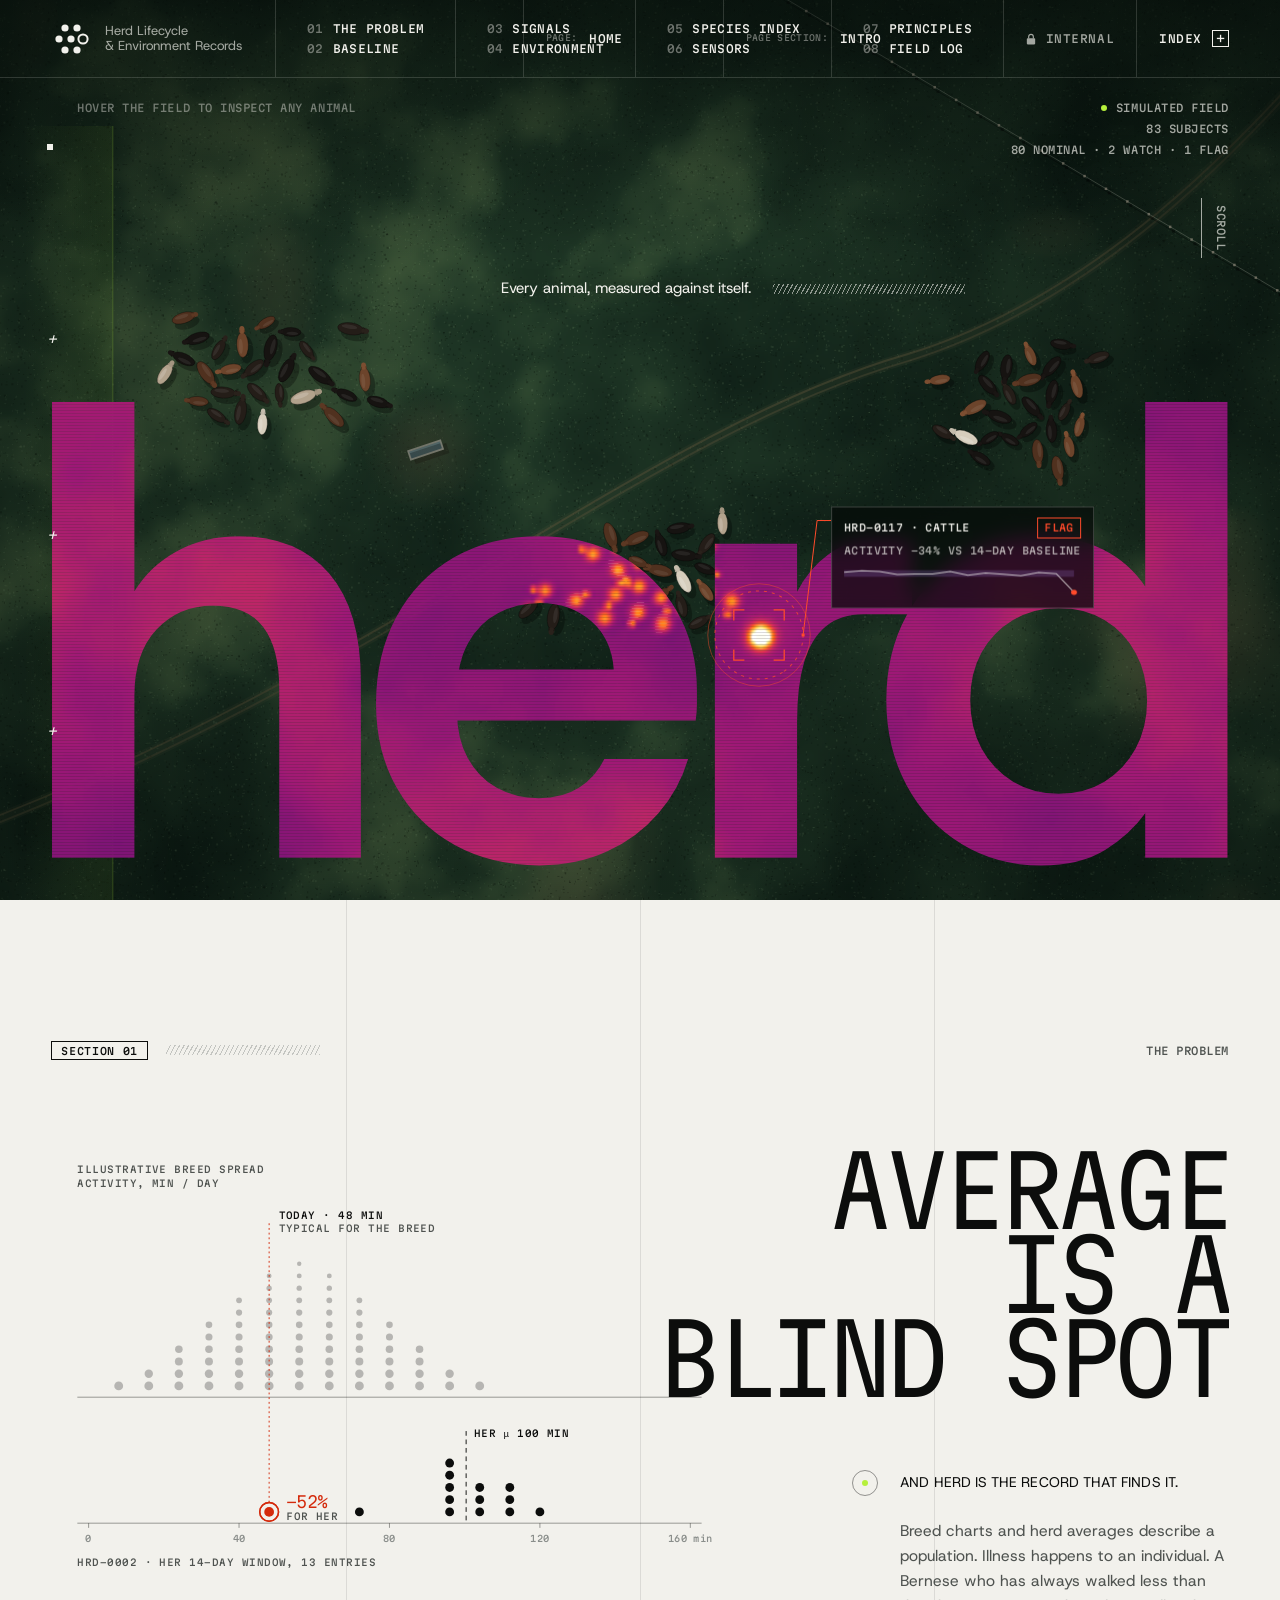
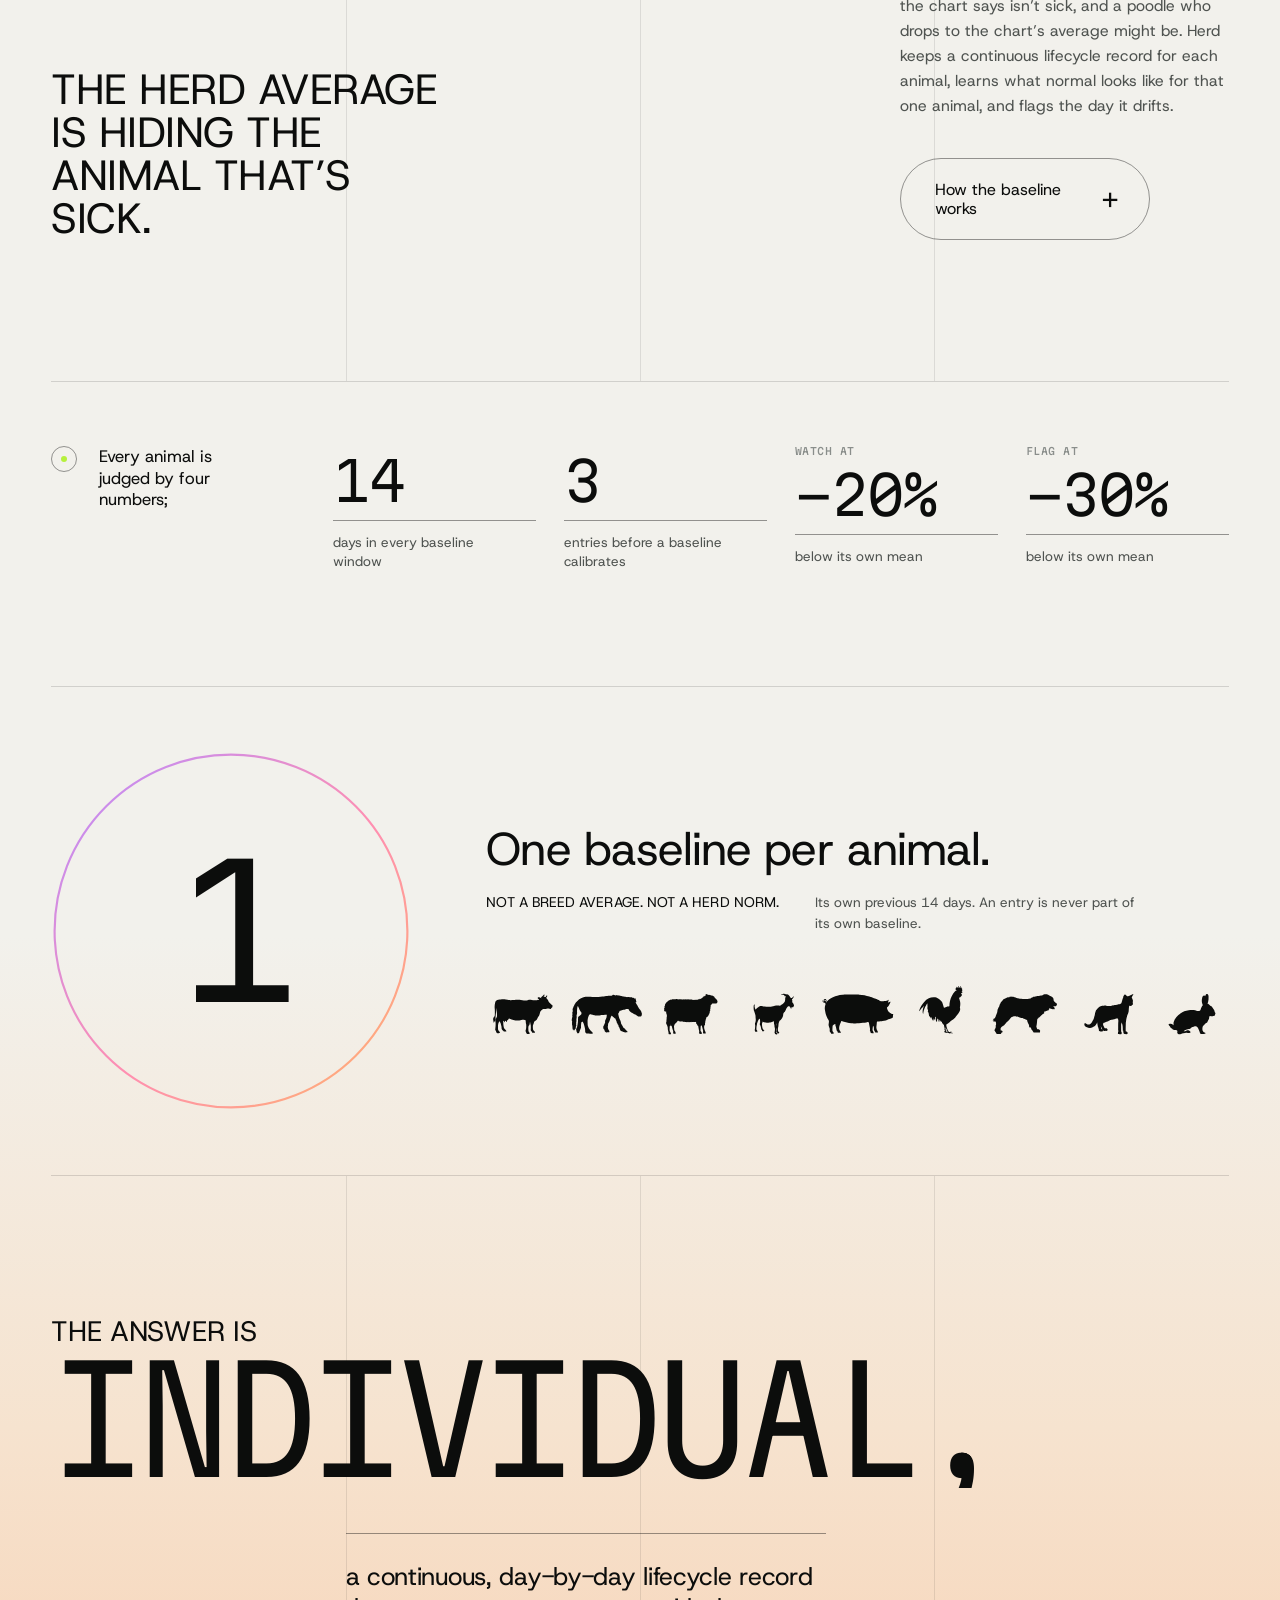
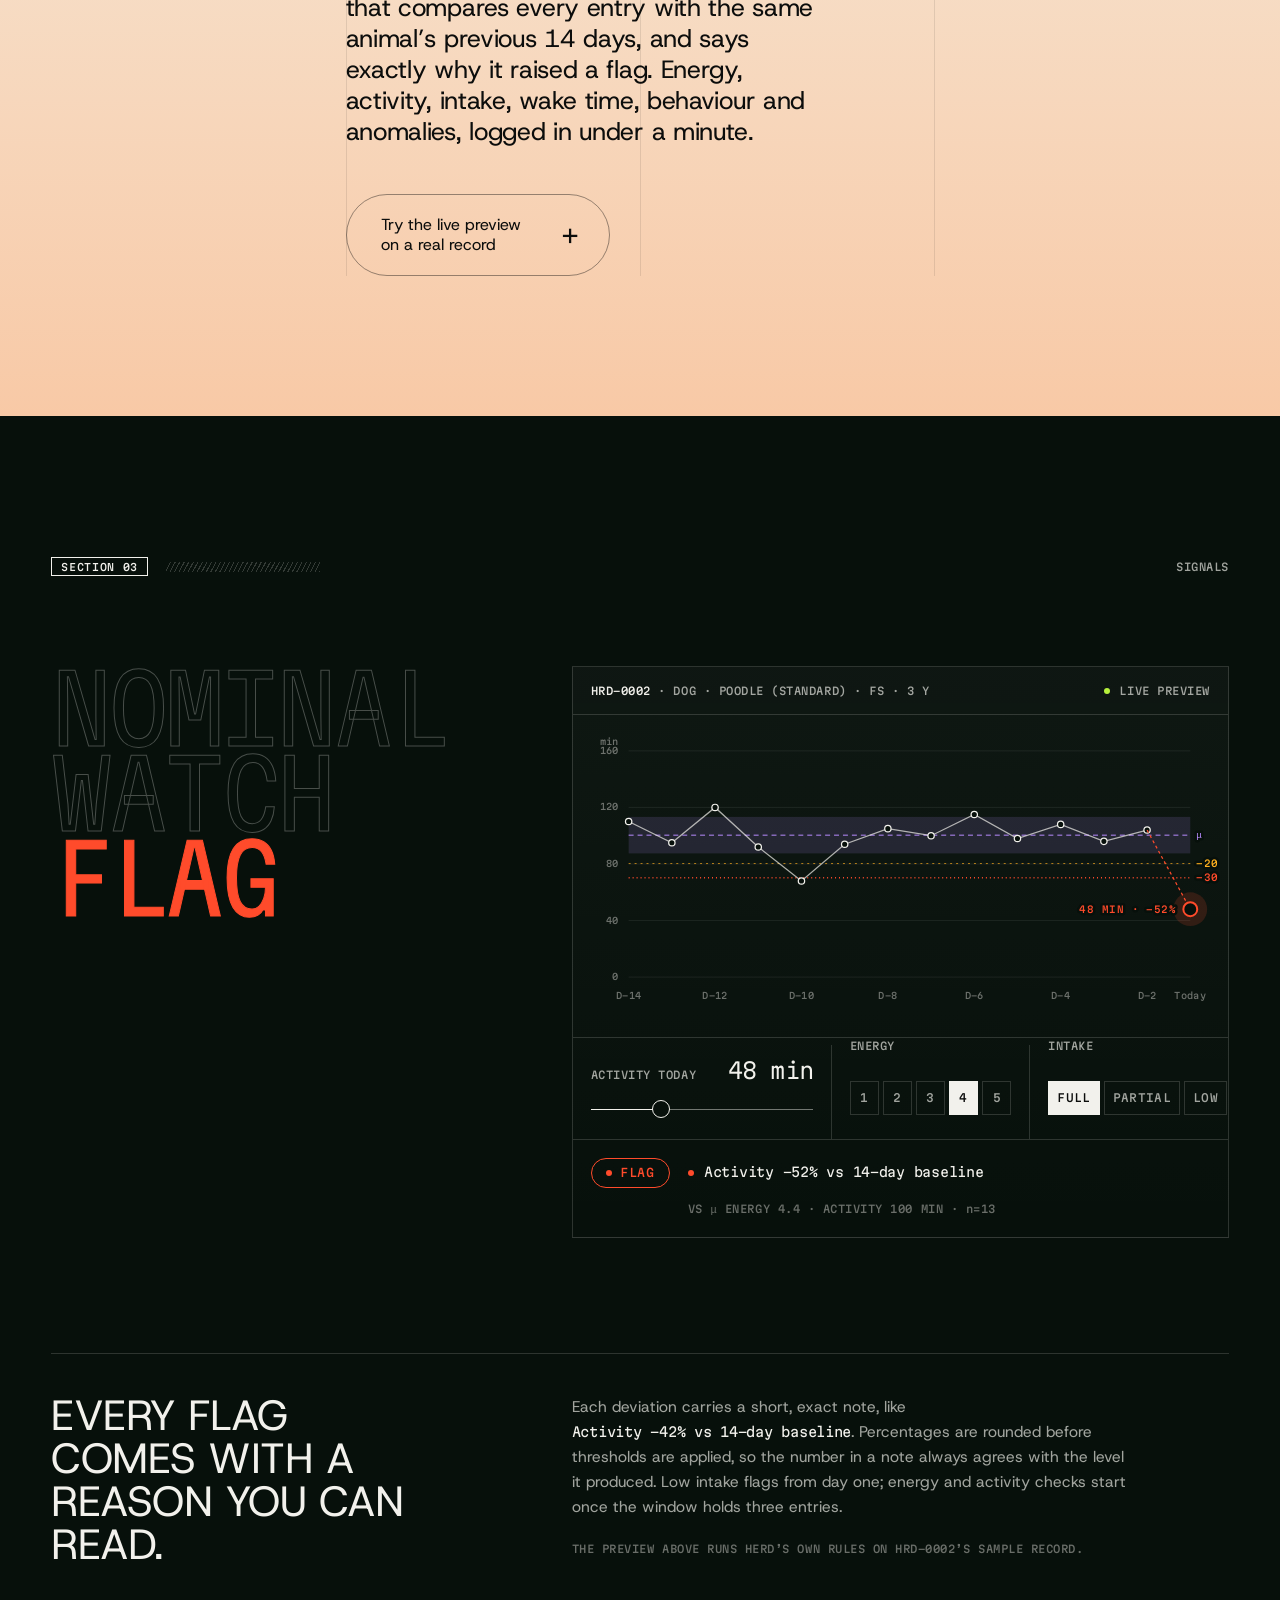
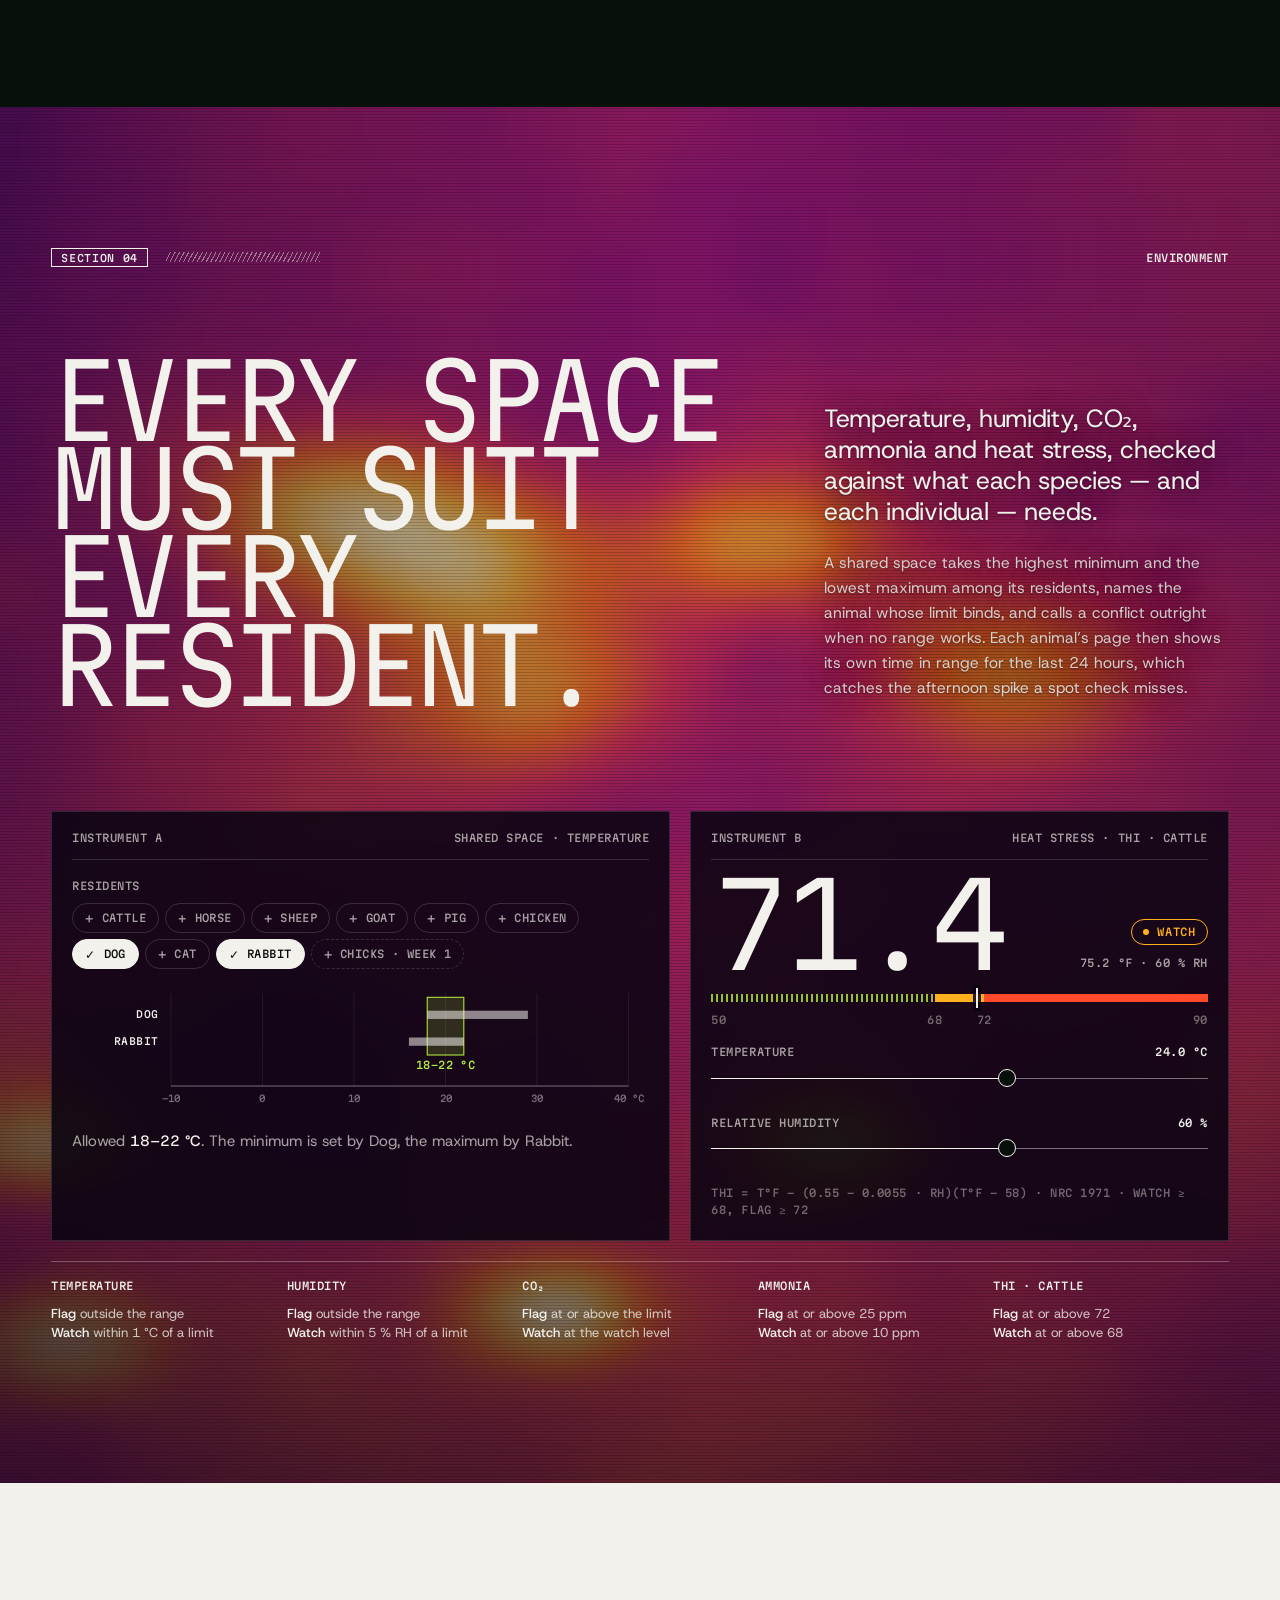
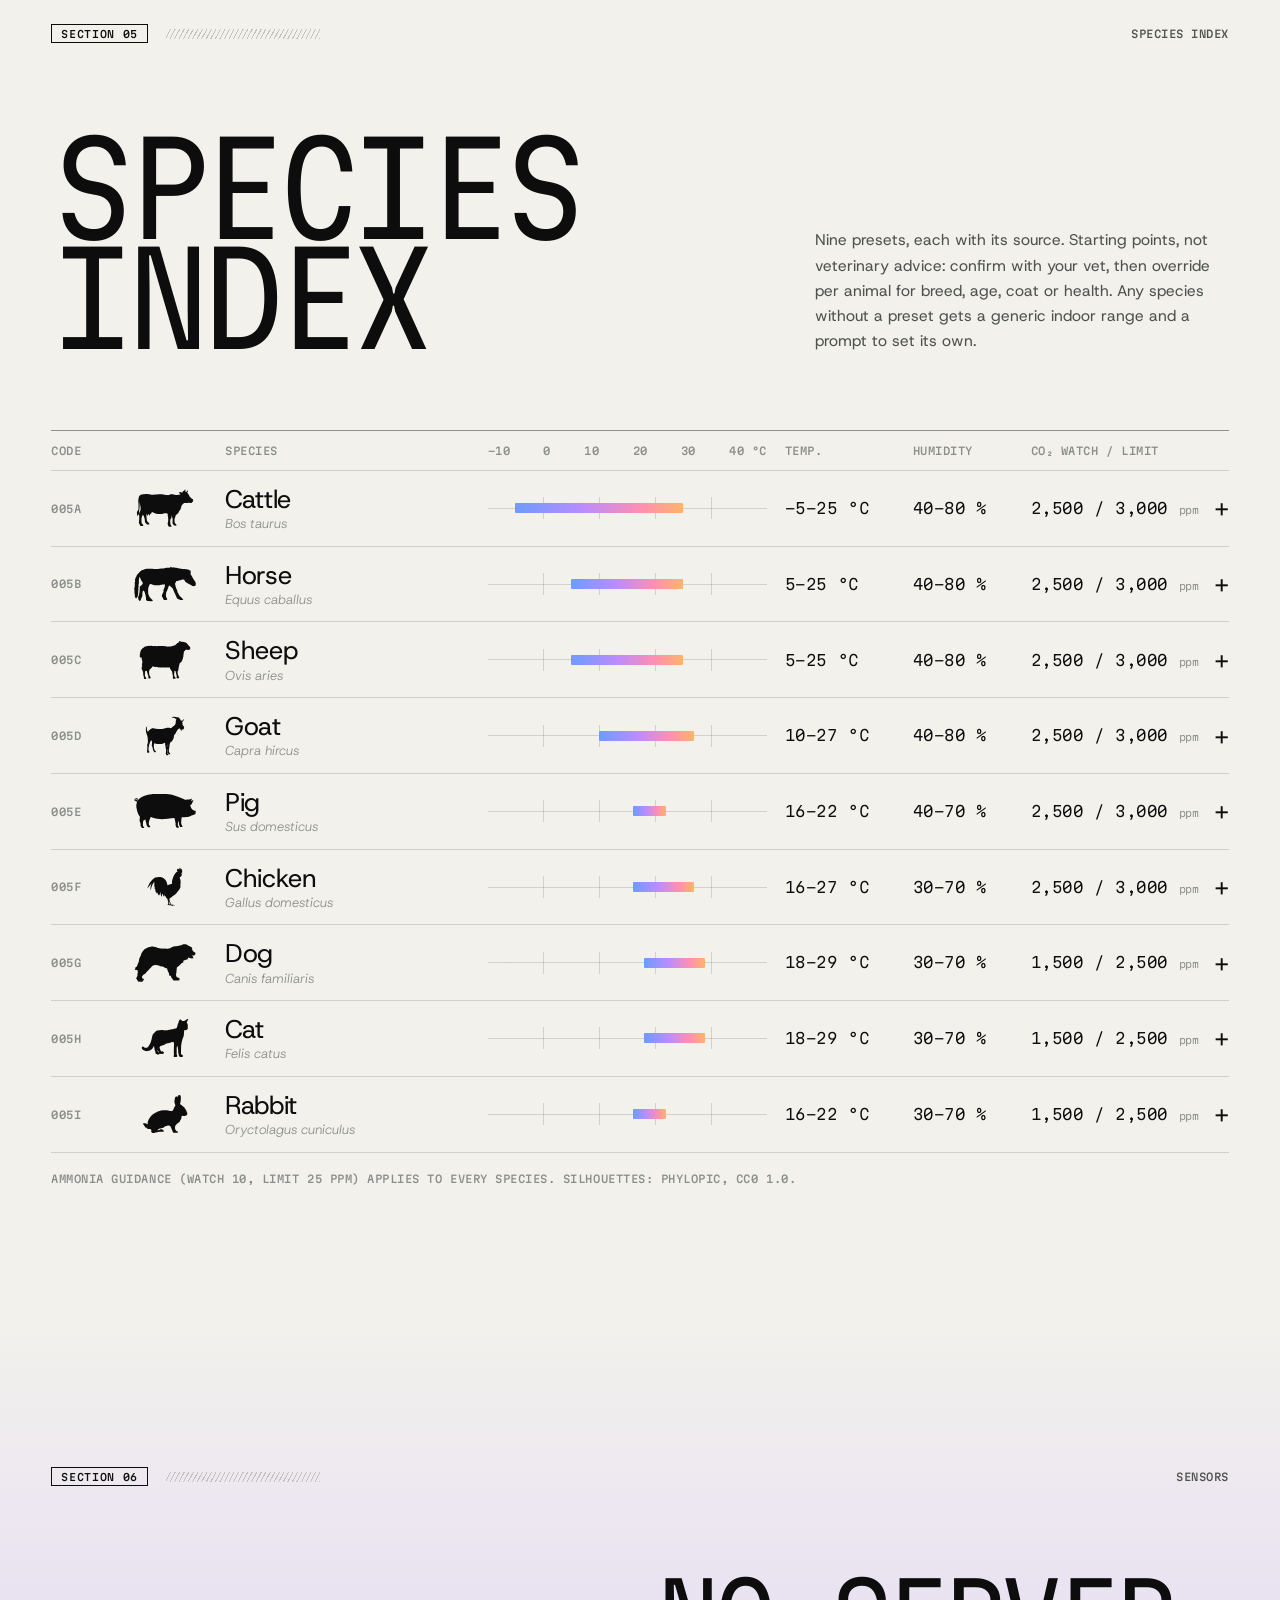
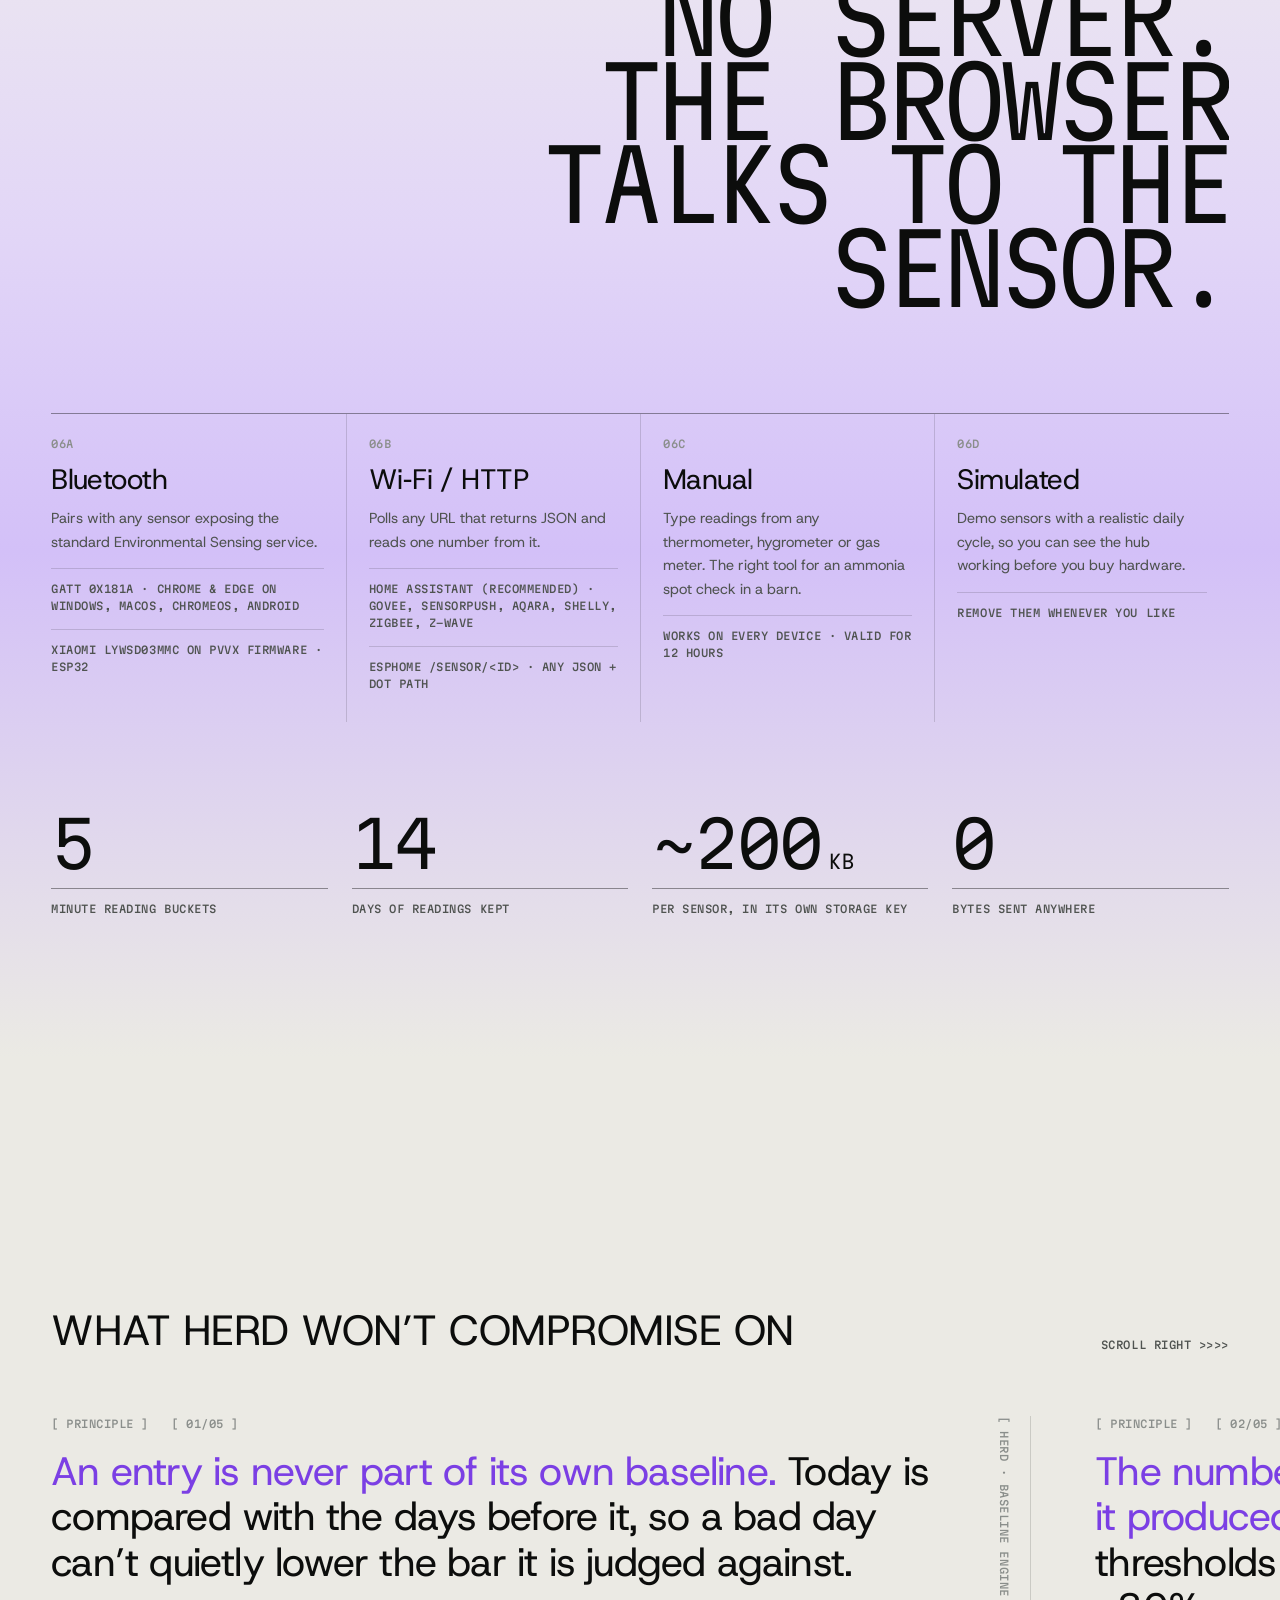
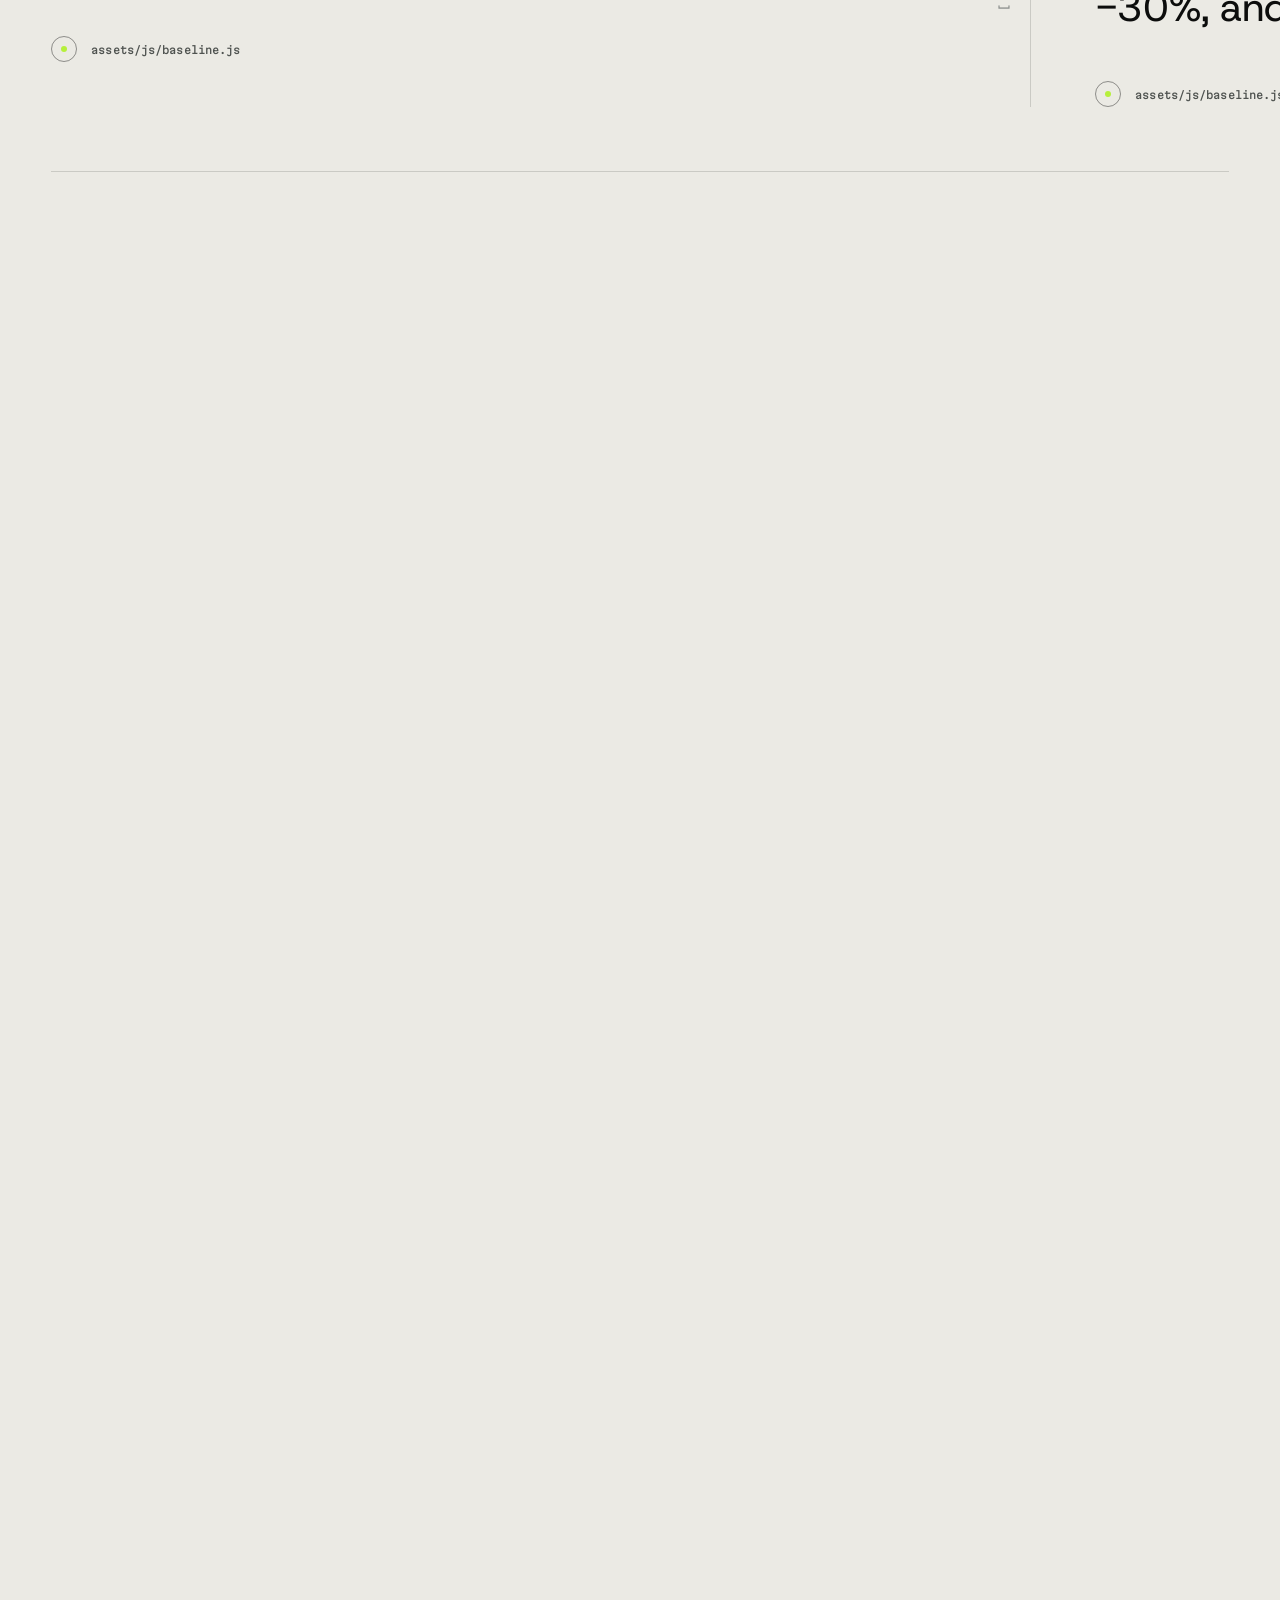
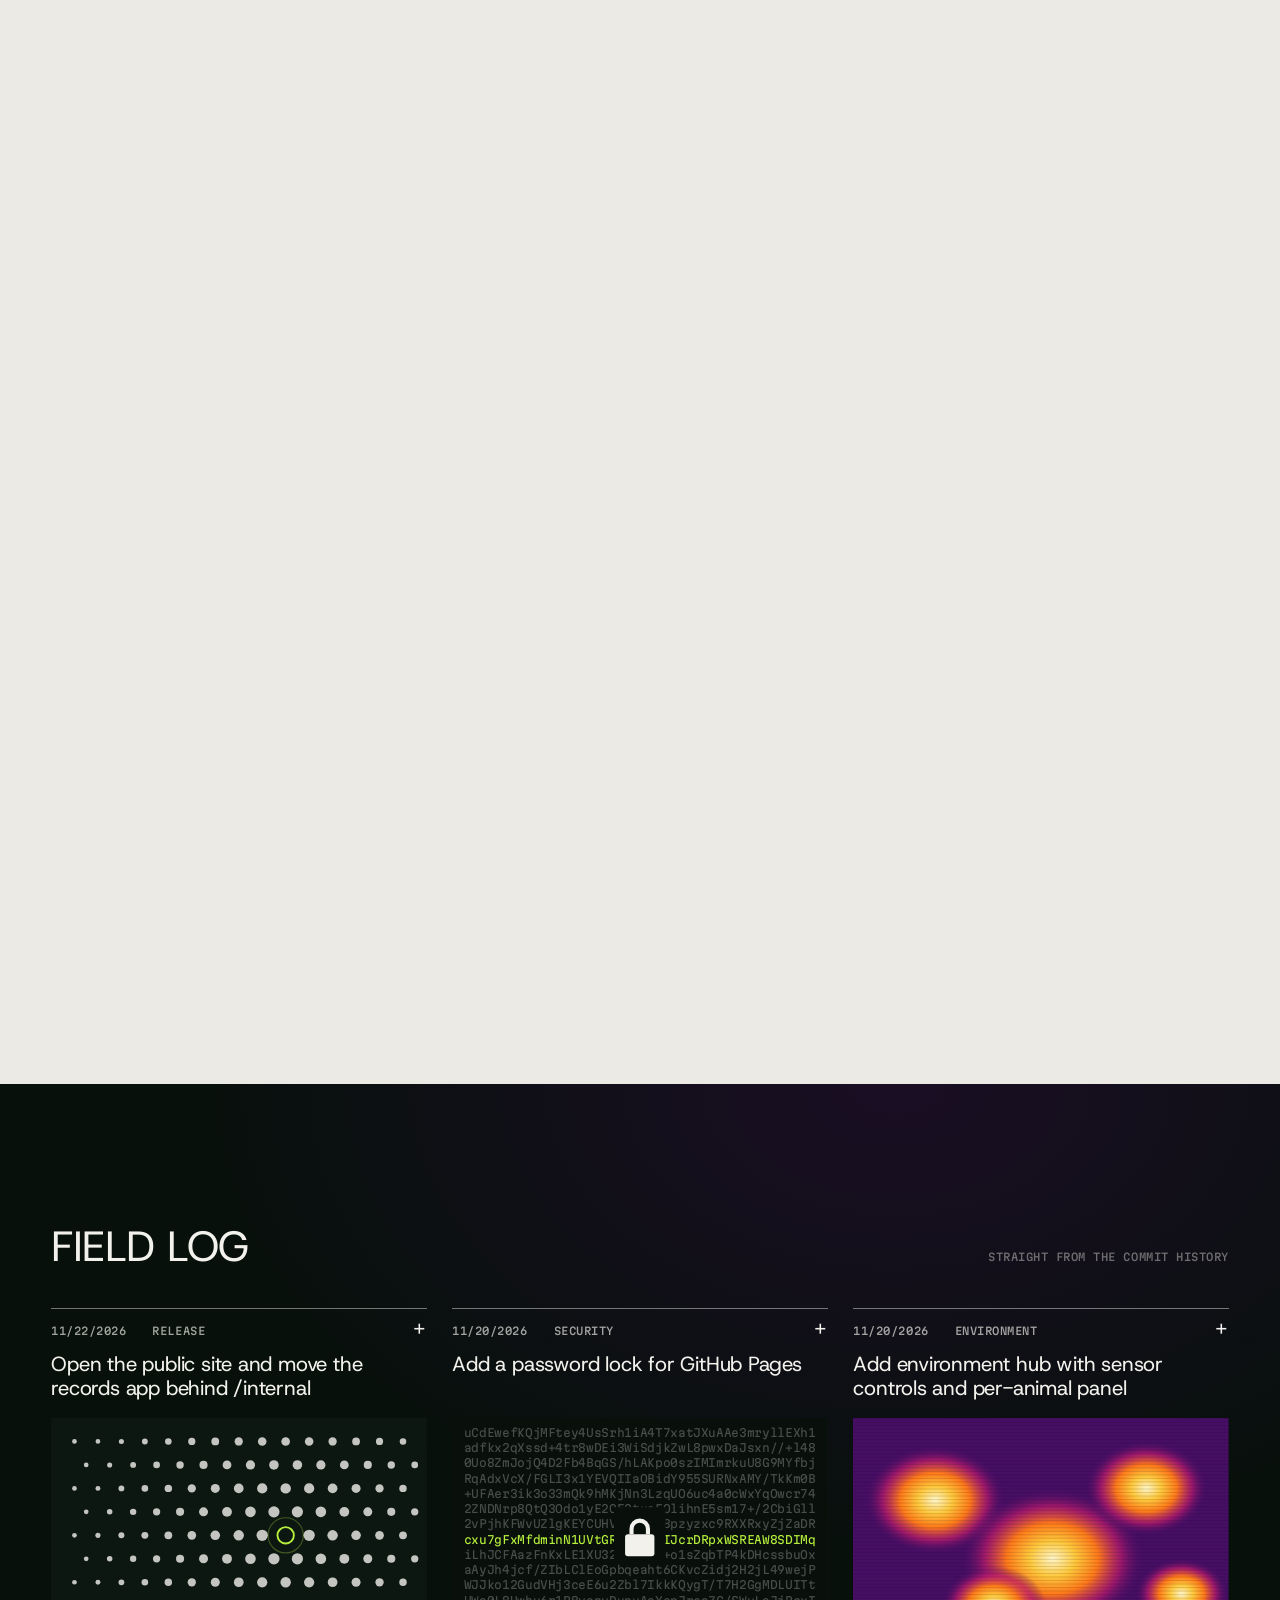
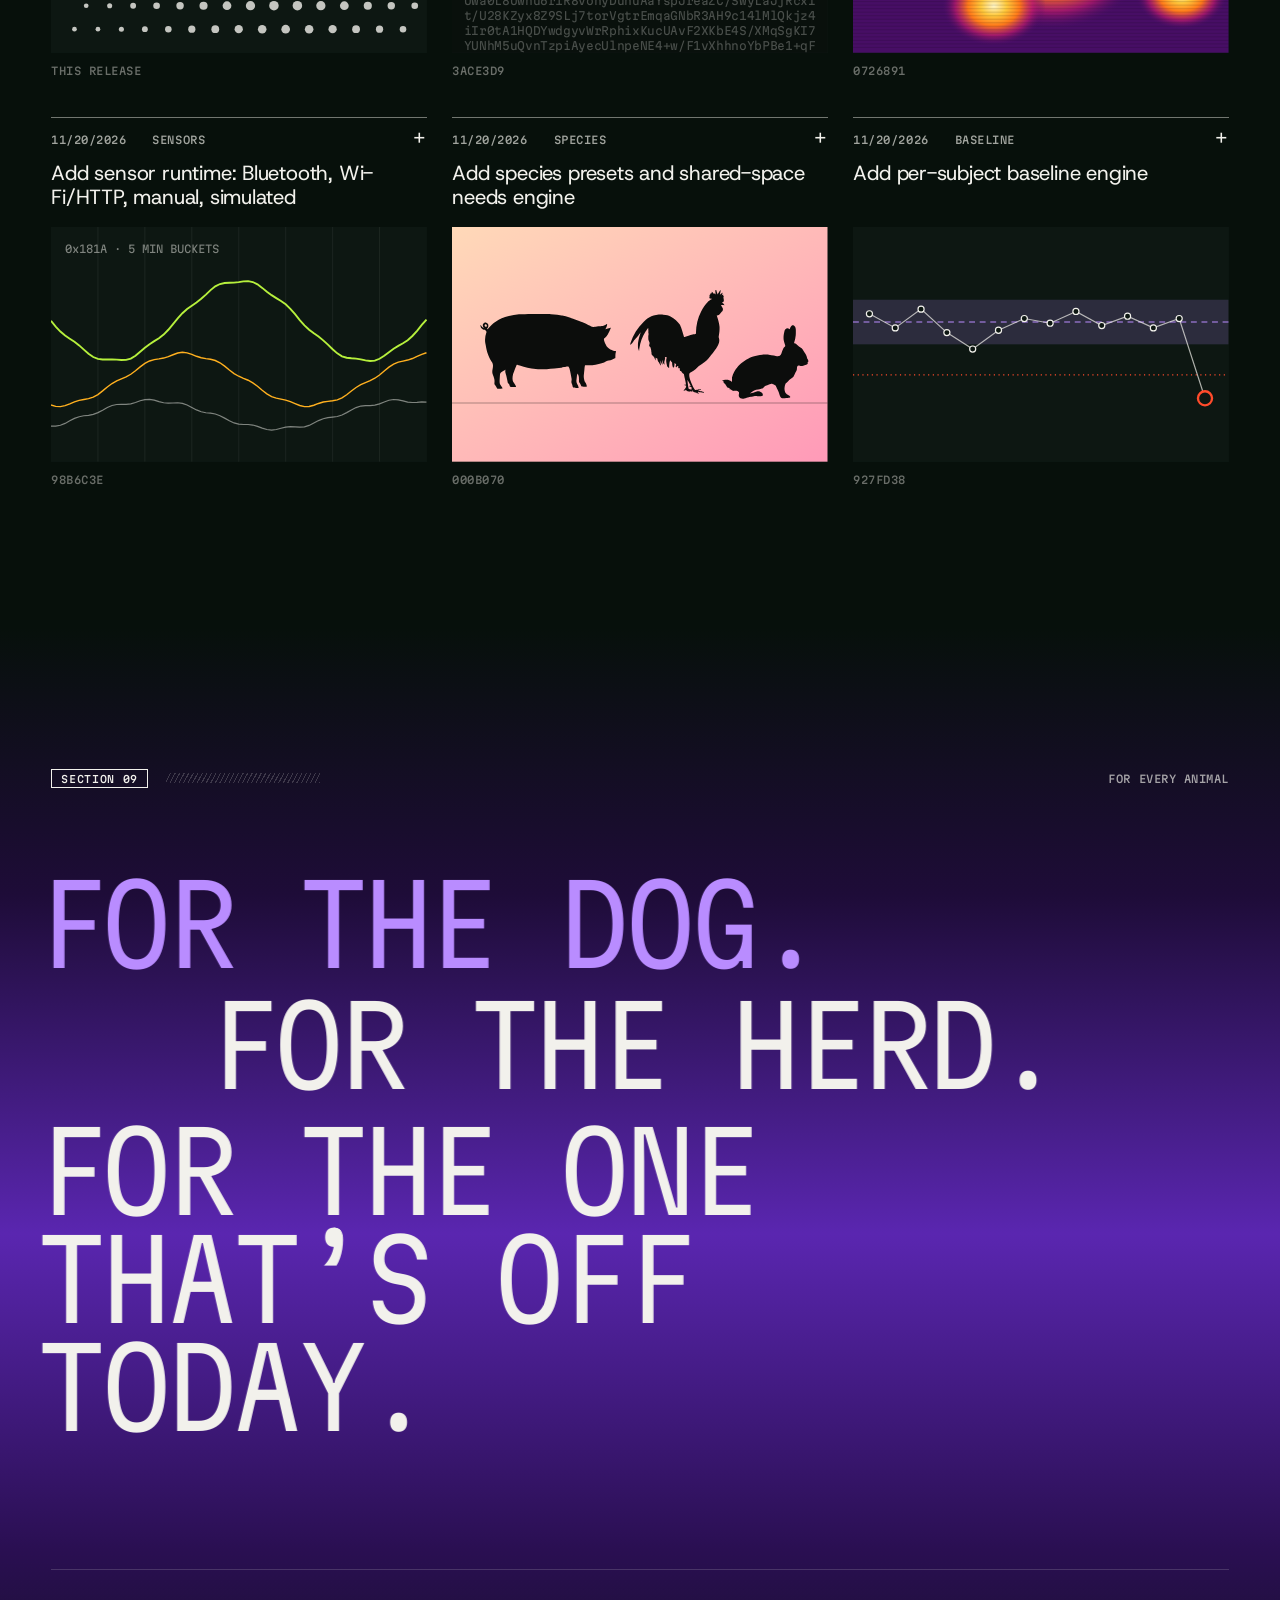
==== commit 3e86f060: "Open the public site and move the records app behind /internal docs/index.html is now a public landi" ====
--- a/docs/index.html
+++ b/docs/index.html
@@ -3,80 +3,683 @@
 <head>
 <meta charset="utf-8">
 <meta name="viewport" content="width=device-width, initial-scale=1, viewport-fit=cover">
-<meta name="robots" content="noindex, nofollow">
-<meta name="color-scheme" content="light dark">
-<title>Herd</title>
-<style>
-:root{color-scheme:light dark;--bg:#EDF0EB;--text:#121614;--text2:#4E5752;--glass:rgba(255,255,255,.34);--hi:rgba(255,255,255,.95);--shadow:rgba(30,60,48,.2);--accent:#7446E0;--bad:#C8304A;--a:rgba(112,176,152,.9);--b:rgba(172,132,248,.8);--c:rgba(246,146,86,.85)}
-@media(prefers-color-scheme:dark){:root{--bg:#060908;--text:#ECEFEC;--text2:#BDC6C0;--glass:rgba(255,255,255,.06);--hi:rgba(255,255,255,.3);--shadow:rgba(0,0,0,.6);--accent:#9B74F5;--bad:#FF6E86;--a:rgba(28,104,82,.62);--b:rgba(104,62,196,.55);--c:rgba(160,72,28,.55)}}
-*{box-sizing:border-box}
-body{margin:0;min-height:100vh;min-height:100dvh;display:grid;place-items:center;padding:24px;background:var(--bg);color:var(--text);font:15px/1.5 Inter,-apple-system,BlinkMacSystemFont,"Segoe UI",system-ui,sans-serif;-webkit-font-smoothing:antialiased}
-body::before{content:"";position:fixed;inset:-12%;z-index:-1;background:radial-gradient(34% 30% at 14% 12%,var(--a),transparent 70%),radial-gradient(34% 30% at 88% 24%,var(--b),transparent 72%),radial-gradient(32% 30% at 60% 94%,var(--c),transparent 72%);filter:blur(18px)}
-form{width:min(380px,100%);padding:30px 28px 26px;border-radius:30px;background:var(--glass);-webkit-backdrop-filter:blur(22px) saturate(2);backdrop-filter:blur(22px) saturate(2);box-shadow:inset 0 1px 0 var(--hi),inset 0 0 24px rgba(255,255,255,.08),0 20px 50px var(--shadow)}
-h1{margin:0;font-size:22px;font-weight:600;letter-spacing:-.03em}
-p{margin:6px 0 20px;color:var(--text2);font-size:14px}
-label{display:block;margin-bottom:6px;font-size:13px;color:var(--text2)}
-input[type=password]{width:100%;height:46px;padding:0 16px;border:1px solid rgba(255,255,255,.5);border-radius:14px;background:rgba(255,255,255,.18);color:var(--text);font:inherit;font-size:16px}
-input[type=password]:focus{outline:2px solid var(--accent);outline-offset:1px}
-.row{display:flex;align-items:center;gap:8px;margin:14px 0 0;font-size:13.5px;color:var(--text2)}
-.row input{width:16px;height:16px;accent-color:var(--accent)}
-button{width:100%;height:46px;margin-top:18px;border:0;border-radius:999px;background:var(--accent);color:#fff;font:inherit;font-weight:600;cursor:pointer;box-shadow:inset 0 1px 0 rgba(255,255,255,.4),0 10px 24px rgba(116,70,224,.3)}
-button[disabled]{opacity:.6;cursor:wait}
-#err{min-height:20px;margin:12px 0 0;font-size:13.5px;color:var(--bad)}
-</style>
+<title>Herd — Every animal, measured against itself</title>
+<meta name="description" content="Herd keeps a continuous lifecycle record for every animal and flags the day it drifts from its own baseline. Not a breed average. Not a herd norm.">
+<meta name="theme-color" content="#07100B">
+<meta property="og:type" content="website">
+<meta property="og:title" content="Herd — Every animal, measured against itself">
+<meta property="og:description" content="A continuous lifecycle record for every animal, judged against its own last 14 days, plus the environment it lives in.">
+<meta property="og:image" content="https://bsalsa2.github.io/herd/assets/og.jpg">
+<meta property="og:image:width" content="1200">
+<meta property="og:image:height" content="630">
+<meta name="twitter:card" content="summary_large_image">
+<link rel="icon" href="assets/favicon.svg" type="image/svg+xml">
+<link rel="preconnect" href="https://fonts.googleapis.com">
+<link rel="preconnect" href="https://fonts.gstatic.com" crossorigin>
+<link rel="stylesheet" href="https://fonts.googleapis.com/css2?family=Host+Grotesk:ital,wght@0,300..800;1,300..500&family=Martian+Mono:wdth,wght@75..112.5,200..600&display=swap">
+<link rel="stylesheet" href="assets/site.css">
+<script>document.documentElement.classList.add('js');</script>
 </head>
 <body>
-<form id="f" autocomplete="on">
-  <h1>Herd</h1>
-  <p>Private. Enter the password to continue.</p>
-  <label for="pw">Password</label>
-  <input id="pw" type="password" autocomplete="current-password" required autofocus>
-  <div class="row"><input id="keep" type="checkbox"><label for="keep" style="margin:0">Keep me signed in on this device</label></div>
-  <button id="go" type="submit">Unlock</button>
-  <p id="err" role="alert"></p>
-</form>
-<script>
-(function () {
-  var SALT = "cQQjmSMwQcWv6NGZKOLXUA==", IV = "izFYMMGmKq2ENvhs", IT = 310000;
-  var CT = "V4FUpukjBLCKjmQkMX4Nd9Ef/Wen5jPeQwLc1MHNJt3EDb6MbkGRL/QhxqLwmnQQoGlhhpnyal3V6mB2ZJRj/NXXD/dHJdGzR7Dwzxhnzxhq6/UGHE1eHNMb/p+g5WiGh/jpLeBsQTcQNoES85As1bCXYzP0Bu8B/MdFF7ZFkWfRxBn7UR1Es9ci+uq79UsIiYlqMawQ3u5sot5RBo9VvnPTbo1/wo5Cj6CQVF9ItEjUqlgCfQKUASTSRmsyRUScXPJ/bYHqSuws2hqTi9bkxZ+tHVk3JzwT0o2bqAUaojsTJUL1yLuVHsoJ6e2iUL6t2N8t2mp1OpMNvxSTREAL1cR2ExZIdg7dh7nnpGIPlOY78+5VexrEyt7/C2kf2YPVJgDfjQkjXapU0pDpU0gRSpnqOMq6udJAzAS67qxU5bj1mxzfok+NS/RLhNIW1ldBWWmuwP+kwD/I4rGuZK/CcNOBodVKeqqbPrnUlDOvK459LQ6naw1Gm7OfB0hJntDQFOpcqeMSKyuUFBwHDEhIx9Kla/TbQJM1A3+dNvTlfL4cNawlR41mFZ3ueGGWfWP86wpLp2jOufVAhhW2ZKbiIUqoMSpGnjUrWaIJGyiPNaq7bzdwMC2tYL2DbnAKF5fK/ig5D2tNRakJL/RF0Enc7WbVcb9WKViXbo8HEH/UpfWGrdfafyOmtkmtRbfneqYtrGAXw4gNSwnyK2gEiyFXYazDRY7W2kAoJXnZHTG6jgLOluctjUMTKlJDWj7fLvm+oyAk23PhP9d2MWLUvanOtWZW+A7I+bBQWkzCz3UhtYsc5KD0tARCkg/VGpK0cZYw66N8xh336GJj4UMUWRfSNyNnRkzQCSrce3ftOAP4KravOQ+8YL9BsJqSrpdtvCexk2zkycdz8ful6PBejiQBVN1ldN+Xt0Ap4aQeRc3NjcghoDG506gFbPg869tQjgFcPG5L80Lzh3ZYlfyizzvedCbyBqc/1eDbP65YstH7fhwbRcY2pWobyrb7pQnp6BKSGQhUCWu1lS5Dp/pzVmh732tYclQ2Ovl8qTWgtOLXJEiJW6iGMjtJk54ZOtAuLbKvrET3P+I5c5Bawry0OSqAUcbNGgAudaJYKlAp6Pko6z8RzsG2zcXzRvQLeIVbYHXe0ip/hoA+WWlSlmNbwUSAL9WyTS1move5sb3IG34vzzdLYkzqs5xlPRMF2uDsfOClyRXBweNgY/[base64]/L4Jq7B6LzPjkVvzw/5mDbJEyatcbC/TPJqfx2hSXZywwSw/2SkvML8H7061nVav5GPjaTSt34aWWBHl+cBBR26OLlCUjnet0Bv5mZMTEtWdHDZwBQsesPSI3SSzCGRNQiI+oM6hCjPdq/xmgp+2wCd7AaWc+HtxlCI+XE+WdJL/8Rf6g+mJQaZmyUJ08FtmHUAJHk8Qv+PdZ4iBWxE/wdm/b4j6SLYNWdvFKNTTKgUl76eyH+T4G9u6i9vKVeK8RVsXd60f/[base64]/m6MRJZR7SO9QuKfeEm5s6SCtvDXYB83ZzXRV1i3zUyaJ6qZthCKXTfPlZs7Q/hiY49BwyYTs1CX1G3eBy6n9v3cIfDCUB3BxCzfHsKxy2MMbtECUuxp5ix0fmA7N1QoEeaZiMZ20eht/CMEWyv1enSujp1ogM5poxHhurrYaOq43544fzHg6Z9Vp5RM5X9kDf2fERc+D4wAfF1vbGFLUBb194WxnUShv15bKnf0LAiAr47gwN5xD8PyFPco9S4iRm+l5UH8sed3sIV1veJ1h9pSAKg9ldJzK7bAaYUYjseMsrWnaBTAUmGgmqAn2BK7/r7/gxIf3RqGJ7oIFqvhHapYj46DW/3+tzPLklxlBxaaQcpJ9KeVTE7aYMcNcpRwjRXD7A6kVyjvavhMq4UX1nsgxhfJD+x8nOh0FurughWllBcNniAcKgcHVXz6DYTqmuSOWr+oJCJr8AVQUWGwzgttpFImuLHf5QcgBOmVSrB3IjLsVuWxzlpescPJm0Q/Os91Hoe6SQQ+avUmotWxm8ayO/Kh6v7eXbSOyUfYHEyUEAIpeu5OKFFB+MCTLguDlWgeER5L6JXgU1KiT3S0mb4GPQ64ynjsgRhwlCkIi2kjx8mdnd8csXpmCYqtZ5FtSo+CSF5LWeAGEDVaozcwZ8J30uyCCgnRQI2vrD8gyviavh5+OCVVBQxjYTBKVhdnQmzK3aK9UeeVqTHaYK7sppNh/xIkuCylvcw4u8X7bbYJtZjKmbPU5SOTen9tG7j8Gbwoe+mftJuNsjz0MRiFzXwb8LojNtq/lCj/DMte7wtVnMCY61vjTOwNuFmVsqypfso6HDh5QzGDmC/PCR9RMRA0pksRDwJZABpMwVq0atdGCvUYLczQ5wOOJdNXn15IrUDGwlaWVfkwb4/tliICWjEyGY+ZHYCiOb4DUIKEvBw1deau3Mi41ml2o/0v5m6Rq6EygVFYRBPqyiCk9NB9pvKt5OAuo3p24DQrtA05cbgoz7LycktMXw43IuyiOc9s2fn6Wy0du0Pw4y1KUTUP5J8knDliESk4ygchUWTdtPEAj2Pj7k3dSGeWaOz+d0qJpsEuy396mP1ZQFmORRzfp/fJtXCMblZyRKFDzZI7JlM+CPPgwbeZXnaDF1zqoFiiNVWUBr/hoKF26Ka+4HRHnOqVUok3XpOs7wSjlMk6TdHeFQOXiSjsdf9mfl6iVnT/at+Js5eIu8sICXSJX0UqM1kvYyeLhEu1eVQlJdZyg7GPY9RFszBLvQvLgAWMdiaguAe3XannHiSz3AxMTNzAPHNzi/n+lG/3v+D7I0EgNJPaO/1NL0uB0HHpbOtRuCe1LhuRZMP97MyYHM4o8yyMkbh4s6S+0U8mKJauoArWIJHlJYShWbNiGmpSgV9UQxEs9p4Lzp6NacsZrkj4eXovk0o/wBZZRpUFwBqW9+bJe71YBXnfzzd7WgCqzY1tnkPfBocFpjgSMsMtqN6uNESzZYI9JG9+1AA/G8Dzirgey+lCWo9GkWaCGAiDdnx6NMijkzq1QeqM1ROoPBV0J6RqvonUpJNXHTTJjNYv4VSuPUzNK8+lOZFhAncGY33FGa1NXpkFl1ionSeVdQWN+XqqlmPeLCvRAkhy3fOftTjBteK73yiVuDTgDrc1b6/rFZCmSXy8FqRHxAmhIBtf73j0w70lTv8k81Y4PE6BSHOzQfNtmo/VPI9r6NH0IVHZBNPktz5iRN5bdKH5SJmYGX3JUzP5fwK4GQHxMAQauNxjbNvJqduwpsNq4DvQU7yVbL4aqt89g17JysMdzFwQiLsvMnE4csSj29zYVdvjcbrTiIJEYgB4+C8rBZhnzcV5P1q1/7o9x0us01zmdXWltbi3B/5mKHu8qnstjVn8TqsGYeyzYl6l9xMdO1+RkVezsMLVg3c9puVo9kXABqFt7of8R7Zr5ecMjTnld+nGB4UzUwApauLwakAVwmI0j9IX7dvVr549O6D//JU8t3pHos15W9Jj6/Ntn5nvqKuszCaZHirRUK/qZQHWSClpbrHmIVO0TM7dbOR7VKCSYKX585xE2HfFZa6PfarytkhkiAULNT/wdMFTYPDRBJCRJNBox6641Xx2nEAHTIKVGTf8At2p+d3jwtpjSyzQqRHmTmWddyI0Y9uP5bmzVIejDaRmowIiiJ4n3xB21oMuJnpROC/D5cl7aZjghbH/WL0GAwezZ2k7c1UgJZGOSDQsDhtzoc3Np4sYi4TunU0ZzPsgLq6RrbOsrUdmhVQ85/[base64]/nxN2nSytun2e/6sx9ujC2I1eiFuDUbhW6NdUaPXbXs99vMjBQfDBkmw6IIDniR7tF5bPjKvOqZIbdV9sIayA16UZMvz6YOlbGqKZpgIQH5VOujCiLbbDLL+IuOiEYfLaPq4R5tIjNuvT+3eDrKJ6JTujeaOUZptLYbdez/Ds6m8+xCClwiJPH1qzgnJtIhUKrFA1BoWL/KxjuhfCGqoCx6zWtf8y0Ky+tFhU3PVGJtefkRaO/JQ1CqaEp1+qsW+v6MLHAli2EVETrdBTl1CnOlydD1Hv/P5nZeWsgxcOfXDZzE/[base64]/jy1Vj6aaWyd1emVa+8eXZd2rQSi8vRyeFtvlnC0rGzuixtF/S8AdbBl02D+ktnhD0RJIwEHJCwYz7nxto5DfMobb+iT835VHpB/vcGUVnuBF5wQgw46oqTrAivZ16vuXIkrwP8gpT4yxVJ4f2dAIKBsk27N6gyM+kAR1g/WUGFRkr9DYpxwTKuEZt3yLDU545pB/R2Y2msnHQo7J/[base64]/k6oKW7Lwc/xviefWE/rF/3hh0JBbg9XPtyIcHt6lfF5r9pNHOMPNpQb5Ut3e7B00N+ykXVKnTSquqR6pJpL7AG4X13otHivUx6fZSdKIPJOsyntHyLwv1AkbL3CW2U8yShAX/nFfxVLEdmNVl2C3Ln/uQfS9NcoYneZtoiA9mbosQ3PGzCIH7uFKrwWfvAz8dHR4kypeURP8hbAGVk32/m19YjjArLz5+QMiuStejFU7GUjvygaYtMz0c6N8vqOfSnJdmjNTc/9OVb/GL4J0M8aeCjw4IrVHsDGhBUVDGNn737Cd+m7NspmU0ix4sbu0n8yvZUIML9KLboVKHGiMXBPAEf4FcharAXo7PY3ApzYtg8Ph8XUDZBE//yQlOa4Fqr+aK1xINpcDmVxaWa7deJ3bndAdaP1aERbV6/E++u4396MTPAY5Q9Bc/[base64]/2ybsYNggWDF0u3f37dsGjxqwPydX7sQv3y78J5YSj/JM2tYidokjh9+qAfgY98jjJ98y1QDqhfFqQlFAFIb15HumEriX+d0vTfVabfp994sxRwYGeyuRc2zZ88/5DiXcfueuX/d+2VOfqJ9W73Z96YfUH2sjzNG4/geguNWn8/SEaDnWfFZ/8c9i3W1Ebrv7EOpC2WqhD9Meua2p1k2NBQZTHiL3zHeOSFp2c3cLsAwW100Omhh9IZ7Tj68eIvJ+ApP1i7T9Q2PsFkKRRW3MCH1VIK0EXf7vDG0pacPNiUp5AWmnUI7LyrS/m1eGyw/y1D8OftUx+31sGCx1FcIWYP9JAqV4MKINj8XuGMqB9aw+BpQ7Z/nYZhSiTjPyqHKaQl5TNlwstvrvbFeuwuRlfNtK4ttkocAC9HEZlcu0n/4nYkZs5Q3z6AkwvQZmA1YfqUbte9XAR9t82i2mNIvlPqhJmqBU+S0HBUkbOJ/rQ+e+frh89HQL+WuwbEc9YXp1VnqhUeCZDqwqP4KEgwp1GFbmAw3yrFAeFZ+v2fEiGAPq0Rc2AWzQ5oNKKYwUaPk+1FvUZsdQfjzvo1OP4t3AxtLoBlTjFid46nR/yuml0aHQT0Rwlk4gvK1JAHI7ZveeEYB60/[base64]/fInU7Ga49e73sLU4XdaXOTXv00BzAct502atLUOdvygCPWnqZ0J09rSg1Yb8hY5dGocV/5Gkcscz7JN6GylaA6aSRlPcnWmjs+9564DROEiw+fE8D5K+DaL4FAWGIAHCrJhNc7/[base64]/gbrsd7t9gqFi73YSCUX7k3qRjcoYvEKCrhy6TOMaCoIgnwap+20SKAoWtcyFRk1rSTeNgWsrd1HDiRMO5hofs+/wbkSuyv461eJ0X57n70NbX6IzBsgJ8m4FHCn/w2fu+VkyZSpS5bKWwYpwDg+eejuE8x6UPswh0gwH0RpD2sU3j7P2G527eimWtvB0BRP7k2qYlyRrqZ1ptFt7/NkLsL+hoI+tQuEZhzgGO5cn1LZhx0yvwxlDLhI+c4H5frel7u7svPNcIa9nuMNUzlrXlo8Xh3gOYrt3Tp+ElnVGr0eTVZKGldeGqc8fpxcnHlRrF5Cpm/rpm10+iCvB9Ch9T/BihnDjdrj9FVh9WbE1z3KqoOD2zT+VSzTl/bGKqz2VyZ53Txbbf2GUZRTOTtiUZVvaOX/Ar9CKD/lAXl4awf1bMFQQBfl5mQyfG3q1nsZsO7Vs1+Av/aF9ygO9bCyhLiKaaYExAs9PdQHabqyZTObk23lr4L3oOeeQRovxYGs8Zs3LcoFGll37aHhozZz57CZqXB30PqN/b/Yh2R5w8SJFCI2RTvHo/L2/ZtFLkxq7tIc7GMHHdbCY4V59XQ9NqjSVy+2/9lK6tuPetQD6VXaJjjSnCuq6pt5U22d3Twdakxg52iawJiG7rNESwUo1o83PEvx9Q5z3KQglFEn9tN6wWCSSqOuaW2+9YJwsvSJXP70zOHNZaaNpauuCSu7MszdACt28nSOGplsOfaBAGx7Ky9HxRpViZ9M8fAyP8NclYRDciM+pZkzBBNCjyAMw50RE+/yHP8taHKlRZObjv+HQV81dFXmfUnxOTd+a1eAwpf+1Ucp73rq+3QLaTX/5FG/sFD4laHB5bAsEMUr4dGyYXEy3B+YYhT1ZdVOlnUotEmMq4Q6PFOZfWwx49nVSXb/o5izFlD5eSqW91si+DqhymL3NKiM9O7e4GZw62lwyYmWWFJrNdnURMrlEtboBKG8r2qzwz8qnT1ekePLU7qVd6D5zY9Myj+x4hjyia+1yk5wJ4FlcGYBD81d1+wDGuU58raX0YCzENVxljuA9IqjD4CJxKgWqCAr2XBXUR5ffII/1OXdeemeU6eNQF8WYfPuV93iz4CVNh9Hw06Qi9iQgcxslsl5kKBFLMFeDqvqBtVKAkj0g4Zhm9GhVOLJeViNcfp/HZ82HPZgW9Yise4dHy+IyfHeWK7KcEds9hsVmgb6QkRSVLlrdUVLIF4BFZB851S/lc1NoL+tOfWUar0E8rzAqbequbYGYKpTdx9/CdaFuVDSVkGmPsPfIrz+BQ40nfgfCRAffNN3lpvPsA39gWWJ4BvT/ZSu8z9VDAxYMLxv2yWwjagRHDq2m9Bj7Jc18trAOJct1LAdzpQfvqzBuz+MsALDOeba5ZM/n/[base64]/qoJxkRozum+jUp1RvQUrK4uiYJCMDk4r3sAFguW56zns1d1NExFtCGlFLzSjCEkuqPB6aWdsH3SWVo4vqdde8UC9n8SG4itzx9X8t9GIqY1kGJ6dgMePH4TkINgYmFQ4vniV0N8dmlYo3QQAY+zxxREUDQWkDXOdmmWDKmcgjZsxOte8LtzPp/bxfgCJwGJzl8/IDs4amyG5uW7eAmarTeQH6Bmx1qF6PKOuYyDTJw0UXR3FyKR5dSLF+dbWNAC3k1X9EOnrgNEd1PYRNCCP2NltmFUqfMO2DHXbScOQhwSKB5RhI2bOccW8As1BZNFa7wYfFEoT41f3sn3Amy+QI7zt5NHmPUJTlOzqSsxyTY0LM9EwkFs7UqgU087Nrb+5Fy39o8U3j/2c6WW2dT0tIP58JNF+iQ33NzLNvIJbJmoGIwnRwaBUKOGVZ85Ne17QKX4+1DPEiDBhsDPo0mZhUFZ5CmP9ZrVdzHjCFvQJCjN+81N4bBQI7Q81EqBvueHr3bcnozbm6KRkVEbKVbNVy+R4a7/MYPutFTXgtr//oUoURDgFpSP2H30pAZmWqTd8KY+Z/xm5W7vCwPnXWLeBP1TO7BvWxyhHot7AaY9pF1ZUybmFGOIOUSdor1WPa8vXWdva99IjKmcLwrEw5bUJ6GbzlmaCwRKBbHbjZu5wJi08/MheE0FW/PyJl0j3GY0RCbOuYoEt8ahxGVCli4U/sBvtfVFVpoeSBjZ4Fzx7I8LVR9aOhHscXOWUSFZf3paEst9WSOq2yxGeFkKTWM6/h+Q+tgrv4jIWg+dGmdl6Z6/ER21a7srtpP+9nUJbg3i0ga4QHlP9u2zd+0S5W/[base64]/[base64]/1E/2WdIi6BWd/Yv3Ey3pRi4IRICH/lh0MeUBbR5fqOFQog+wXiHJJYrr7kSlZ6tumcWUkfFqg7VpBIQZ0UjH1r4W6+W3gR0Wx6jaj3vvDgXz5BbVsu6MsDvNUi8uCxIxHcOOzdu1Tdryok37nfElFZAOTbPTNtk+81v4IKRHztdxh3dGYwtcksJiL2+gf/iHfdeoZdPZHQ8gMh9If3ROiP2YwTEU0dsvDGAWQj9Ape6GP9oFrohP04iZdDJlY7+2KQxzqbrrH5l/vrxCRALZPR4W5dlJygpWyxnYGdzk7JwrAktRFQ2/k47ultZPG//q4B2ahxdHSFodRwzcQX5vrvzo+HRCaeXztHLhNX7OYhEjg3tDZ9OMN6XJFUGr0eHGCyTVPuOWixzuHbyDkwfaAEhrrUexWMOzAqgIixMNLHhw86SQwblnidYdmJYJetrqcqWbdUcrgjuccaSQVUPmPIo1/+evZQpGU3PkeeeubK1w9TNtphObTltREw80YVP4y1NiHiMRGAuDaCwZPKnUkxl/OLZoSrZTsj5BeZY8GiQnJWiFybjKNmlk1B6xCC4FRwdRaXskI7F6WveAbwhlJG+EPHd4nSJzv8/jh/sinHTayuDtDlrdTgBjlCTuW7M0rSJ2swN+ISzUwqSzQ30i6QQmAFTmCg/[base64]//kmmYgK0II/Ao8Xz/wkD4kXXGFA44DM7Tk2dfcRpkM0uukpwDIPwTTEb6WIYRATk8GOUff3CFmN7/QY8agbW4ymv4Zn6IIKoBkM8CUJnSvPEWIl8La5RWWCHlgbuuo4jZKEgtsz0GuUXDmfKNMd0/l9ZdvJY2HZN4MvObY6wf+wSXGfrurFgMwA581K70hrsVhVRTX7c9YvTeeDTBBSldrWkJc7QARPIfQfv/nRimFdBzXHemzEpYDQKh/crETV6TPaYnKhT5lPfvXxc2SidIFcHH6uZuBBD/GNcsg7lJYNRoJelicAjhlxuW6rwNOeDv/porHwFFQEXvWZMbNceC37JLdsPrmy3j7sfEUO6hNnD0/+JDdDDCylPj2Qx/7gTeHkQsz4pVQPo/6oDDwH3pv1uXybDyzgAM9lNvEdQpq/1IsMyKd6QQD2CZADjtf9ABGDV9ck98B18ePYZljuG8V18hb51gvu/ISx/2NnfQOuSpDjPOEcffdBuMo7EU7hWk3X8nG8sKYjz4gWIQtBDrnqolfeo/0i6iMBazV2MW2fbegZu7IKNlGuyyo7LjEI5ymZEQSlbYyuSfs8jqNCVjiLl8kcWctHHcwPLBCe+ZnX8VrWgAk+11r31tT44a1qClsea6mNd21YW9E1ssT0EeXUqycncDgNc/ID9QMyAa9v3MQhwWgLeKbdpZlUAG+XEonc5E8w1n7MxOmUC3Xsu1tntivTw7wd7IJNQgmlMcnSqYWKoGp2JIKKL+SAlvDrztzsPyi6UO8tV9v2hd+wHAwRoCgyB5pJIJZX9eNDPAlgrDxKRK4ijMyndGUV/f8nrNn4r5Yuzol+Ido8Gca/AUB2JM71cqzIXaP9XHPdrQ1Nr1Qx1VrAoIFAAk9Mr+P0fckNm/hOXjztolEHMCMvqOpfgC6VXn0dKAwb/+2sg1BncAG1FDJyM/4CIqdo1uPwDmk3knEwAEpfvV1D8eg4CV059V32JfUFm24DPps2blP/oXwi10m8AmwpMhmEY0Wo7UJ9udr1hmzgGi0np6kWI54P3IRkNAVvuJilMiFb/jSIC8Fz5/uwz7fuRW0fGHrs3cjNVSA8aunVYjKua539ZGwWIJf1TflVABl/PFx0bMab5IRV+y+ooJKvFo443AukHoae/dG2ynccMSE6AZ0qNSRbFqVcdotXNg4dpUWgZVw8HlAQ1Lc1wZwMOn7pXmnEixBsI11tC0BP5pzrgjQXhOYaZvgmhSXAU0EYk1ILL9uIGeJ2o8VQoB1+P5KIoNiSJNE9skCkgCKa0CtIA9/8n78LkTlB2g5eC3F0cegUWuIqMiJi4x4YtXOchPgROCX+3eH/sN9rW7tooDlMZ5pV8L5XfJ0d53Rc0DNnF3pvAysNpfdbtxBP3rrMOqInDikC9EuK2kKdhLQwsQKRPXgtuQg0q3DEokKf6pn2BBD3DC9NU2ArTvNTZO8i/bF1esZmUonBhfVMxDU4AEtN4yRuHRij5fZL9d1XndLrTwnVmo5okvTSG7UVdYQwgE1tZWqvoWgX3K2hjHmjLvdQ+nscJFXun3bPi5/EjZ4RxX3AU6f5doFRwoCQaDbv9aS4spTjvdfWGLtP8BG2uSrbdsV7z5v3OA2zK0wyVv2+FFdlqR1KXDP8c2iLM5rUvAGXQez84IvydlOkeSc5z102l7uirLdEEXfwprAXAiMEXjbD9T/f4LFhwLD0uKAR2iJQHVvfxbYdx2odmOCKynDehvqO4M5/njE+3AVFyvB5FWoLGSeOWCdERfCAd4uj8gXoSRI8ciIr1quEixlSaS7bp0BpQmkGq/OR//+RCOTkRqIJSrhHwHGtSjPCJ5Y/UQmjI30JrLIuUVJIcL0K4btrO7ruYWJRNFTLtWbv9cfzrsynHLMYSKVNQ05d2BdPjKeakCUULgDC8tmA0kfXRv8X2DdBXnl3S/cwYOLVgStptB4w3m+cGp2AMRj2vLPXbnlU/tmyGn7v5QBENidWRRfxjscokxLFKkb/C6Rs4cElBPYowOQfqFzb+Kdea8kUetOIPVWVCoFS9CeKwXHMuZZjNJYhzfN45z47V0MpSJ19uZtcRwjawktv+gCtJvNs9AGObIXG98RbsA1mt5xFobxJNUGM/+xjmuPxPB/+/2AGC/+nVaWCpylZnqfS4BVwSrdSRASM3JSxPgVI2zpO964jHz7hRu/jJ3Gw9UqWkuMAMdjWccgUZk4Gp+NOmTPm7vY3D2LO1iPwbtX8QzB4mFZq3xNgPqkepfSUJUWfT+1M1ox1W1B7dSrC4LSUrU/yfX9hfw+wrGsmwcZesJcUyVV8BFA4tcpCJIlTCvBCicwgNXAC3RlkiG/lQgifFsu2kI+i915C9CXlE9EhzWBE0aAHmPw3XcyX193xpwFtHBg3tF+7JbjPw3n4U1wFMrhwoKu8aqNbvsyJBqzVzzDJQ9hr8uoRnv0Y+dwRq+4znDFHFRiGvK/6M7SzansoasOJfLAHBESj5hInbY+mPrLbrG2VcExi8kp8Gto9nniJgF1OmxWUozD0Enxs/ODZl9llFUWPn9Uuu+WZd8hK1ZUSEmqup1f5kIg9yBshrv80dnaV+bSdXJWdtNL4AYPPBbNLnV/nVO1lt3AWqI1RfIf9A+CvkL2JIDlZ8dBgvKN6gdfQjw7w5YvWqelonb1Cv92Fi9kBuk3NtPS6/eUarb8oJZnCaINlMSQE3GyBR77vAg2LbFsawT3nOA9WySOYCqqWKUr/5R3lza6qiuFMPLhTIrls0qbt3vqtlTMSIPbSO0M4pwwJyNPGnPc75e5fd95Oy+Hm/UKs6H+9vums0d4pgQZAogZToNE9qckzBdOHTQX0UN589lI0GzZNnipLP5+AIPCnEFLgedhNwQQxGPT+Sep7Ybr13nk2FmPrq8Xcl8oT3G7HEO5aKDXT+FH2ApXSGP7sbb0VnuCrA2g7Isp/MheXsg7dN2ODP++eZVZSPh39arp95O1G9a3kX/mj9wZ8+M+Rj1vPN44l57lCodV7OjgV7YTfHcRD04MGGHVKF4uwkdfJfInULHj9YMF++F8YPpwj1NAdQtq0EF0C7+WGMg+SAlDf03GAniYa3bJ1VNQnoTo8Q451S/VaHO9xlEvCSeP+zrRtpcPqLd7SIMIychLJ/vLqopn1DS7A4nOfM0HZ8xFk7lpQSPT9BU20Epiht7ncPGRAw1cbHlk7J3oy5ShJL9cAsv/OiIg4ptU1HT4f2HEP9tMSfbeb70V6vKU4EgWZUtICIiyuyw9Salgw3pXSgg1T5ZcfC4yMVbpIbeu3Mzbcm/cqcupq6sTHII0xucX05HnrJTlR4zuyWSoAQRovk/FhlzEXrXSZ0WYV6lFKKU1gfx4cM0b9ubxeVDJj8RMLs0/SFOE+zV8vZUH0mQyTBndG/vA0ZRy0xH3fSwTNuJzi+Q+s2x5DP0y5WNoWuHBfNCkrQg0C76h+bL934W7qsKXQYqCX9qsX5ezCxWBFO3ce7xm8Ml7X4FXx0rpjZLaEa2xTiz/vh8MFLWm+hlsQkTobaH0QwdxuLId8FW/Daaz1GfsTG+YndCyug7izckEAzPbn+d+ihnWVdxPoan20SP6IwjMo4FZmqB63r4LIUGYt+SH1HfGBmLGG0KP19q0unO55ahRkbDSUNk+34Yv+bAtV6s8qg+zdswPOBWjN0tHc2UgdyjneN/cA2X/Y1aoX3SWiY68BCD5RsYGzrFcv7CvDOFU6g68CbP9gdKt32QMLux7OHFkWti6UoixRhqu8EflAx1DMGIiH7Rcu/0BVcj+q7DALnGq8ThTzmwGNx1Kz2xZlV6Fyzims9rSrvv1OuwrwMdU76EOxZ+wdtXfun/HVg+EDXvSsJsugWwDGiqTuKCnmcd4gJe1hbW49n1OSd3BPt6bpSCo6G+ztMH1OkuTajV8icG+G3YRHbn4W9brdblmeCbsX7YL6a4WEftL0R9jrHH7xzf73afy37DMyTBlsG5dfUQPbQW4fXV9A7ykNHeJYdMOMu/jvzkAGG96rBUjmJFsakaphON40aXdg5zutGtGbjGZcXvcUlxZi6s7X/C5+oqoBUolQa8DtrYbfkw+fFkkF7bgDJCwxLcImLhSjBGkhfp3N8bfAeGEVLs6qpTEGY2i4Upovvws5BQ/dYVGRu8WJdyZYizyjItoSC5K2Gm6VJzt8jV/QpB2JepD/Cy7XgzCSxf5MZghJsrNSLZ5r/ubY9+iEwAHTDLcODOVOj42R8S60umtbiy70MMikXYM/HXi7+DB3rOHNav57h1rDMNGUN6UGkzVWhh4QdY7diBeop+kOpMG301skcY9TORkOEAXnFOTRohq3CiynIpwbyWFuk1+TNMqES8k3CNQqyJ0uNOfAzOqR/aSjmPaIFxeI5aIueVT/TCZ04zDAyUFmwLQmsZusp/t7geo1SGT++CR4wcK8ZTOBNev9ErK5tsfRzfin37ocBGCJevzSdeGB21hucyD75mcJOX2gaIExNw4s6cYk8BOAcVUUsjwhMTjAz9eksgqGd3KMuEiZxceXJ0g2tuYJEBV69nXBmfyXvCzgk2PHYl4qXxlUGSmx0O/CEjhCqbnOzzQPWpGxQhRcWBQjRC3gSlfp6WybssndWOMDcel/6aZANT6msHrhNr6tZkLoDGvnCWb1Ov6kne+CJISfliWKDSqqUdRehQsc3nneiFc+EcpVamz8ihEiPQKhX/[base64]/LQlxOdChg2kXdlZK0TTEtjEFavXQkFx2JD7bXE8kV+XX1SXv6QDzhOwEemWlhKpp7drfWXJOmiCI1K/tS7RK7o8/pNWCJCHDAmbz53jfQ1LgAVksEcj7A5h1fx8aqwCDDMHo7deZNfJUz0zu7XNrcWxTidFN7RUgCUBK2Q4nhOhk5JdXVW+NO/B7FUhZLziISDKjKaXcz9Od3svvMoN02FX9WduRvaQvdaPVdXDwwJEOxpWg7CzdXj2HCdXYmHpaoeMyKwBVgrzjIvwDTT/u5tL6MK7UGtgmyGJc5TnvOYFz9vJ15zqeU6C2TyarV+8Ga1JVpIneqzrtn2nxujbYiPHi2JVH5ZHTbyS5ohsthbJ/BDD3OGNQNZiFXzbQMGY/[base64]/jmja6gx2u0Q7HacjxeQ22gqe3dofsWlRIOjmrAETKC0P05+ATDM9iT1pYfY0cDkXPehfTz1Cy1gDOKo7qU1W44/YjJbvrZPJt2bMvhZEP50ndPGiXlzu5R2Xh3yWJ4OrFx8jx+k/90Siii7uIRvaNbC6uGA6iUBQbvbxGSm/LQrvemFKJ6KRLHQ1ExyKQ8vNZKCiAgEJQhbMlHBvXARtIg97VtwpVZaiCDbDsVy5oOVb+nCzK6b9AyzAcfrV4aAljTc5xVa1UeZP0wH6t284srE/yca2YaBkOaDtAq2KL9u1xE6XfBPFHREE7S0JksWf6SEanD2YL3GNOgBA0+kJcB+Ic1WsFKpgAFKewL+eCIN/jY/krvGlJoyHoghc6T9alsHJZDg864LNyX59ew2xLd/n9oOD8dHCYJD0XM6/PTzMbirdlwHna66+xItMD0GfhCoxmdgOnKoTXCBWhsmH0kN6U3hQHMg/5RNLglc4kykOY9IF+KdooVG0mlaGsGCrPuzc4OSGCipSvu40UNf4FNBbMg1Vnc0twbNT6n9r7xdbq9r7sCb1xxfbLaPkaOdG7N1bLlo7mevdPIZmZg6gsGHmjoG44/6B4q/8TakKrRB9Ks6Qjs2xpajhhte+5u03jNZelItdWH4y2Mqmg+MWaBLVLCo7acv6l6DNFTX1fNvyYAbWmLkHXYNOtAc1Yc3g37FAJW9vv4UbkUwk1cp4+BZvJRL6Jp/QwdBIp/i1KDFZV1CKJj81YToH1diE6MKofndvLGWWc2tf8y1OQaINBenFp5o7DS5bytd2Egr5e2jDq/5gjsnrvAV6n3DndweRtSUx1fn6TYh7AJtTKnfpi2SlK1mNST5Dg4l5burLM3jUbbtY/F7NLIYOJe6P4kwmsEhmvC/LyndOk4crJGCyxbRmguGfIsQfVcXWzCg86EGJOVfl+m+Sb+QZk7Mavbtr9H7cVJ6BV9pA6s6meZhDoxrkp7womAoZ35A8ihsqluOQKnRZ8Ytnro+M/f5+hCRiEVYGNVXjAR5qylycn+s3WSTQCMssBtybooJmHSKUicnccniROBBs0s6sPlBLdPxtfdJ+9kmBgZTBQjsx/2uuO2SkMJZ7nr0a6wU0SfGdIO6hxY8+nXQ36sbAUMoJm3smDlyHkKRulPIvr/WXuYUg8rWRKN9Dh/lXUG4srBghyukk0LMJpNrXQIWrXt/lVDkbFeOjPwDhOZCikQ3wyj8vsrflRWNeYtqFZCXV3pmOcGRBT6Hb7z/Pa0XjFUF8h6TytkMCSFqghBVs1izYZGlG8iiDtwm9piOsVtZutPmCtVku0ieriaLUUAP7BxOXEq1qp3AEvT5E9FHtBG3LDw9iT6L+AXiteiRZRcq4PVNiaCbk2qW/O6wkc12mRea6zi9uiMlOJVB+UGYnaUzrEYeIwKesBIRbVTomfIKoBzi8pEdU34H9zTTUkmJyhIFyH5L0YXTJWUtx6IURo8tJqBORhU6FcNwtNyi9e3Crj+vYNYYQxJuQBJ/u3laKR9F9CukwkQLrQ1IWu+YHChdMvHStzMdGncMY1yGET74h3mEym4DQXicx1LV3QakL2NQIpVPzycIh9I+NmHfvB2vXtT+jdj25tktG6BZO5zOXj9m/[base64]/[base64]/+fNuR0ZaYJjBaJlOUcR7GzVMGl/GZf71BbsfY2uCcFN155lOyKNMHCTdeZ5NtbRsokRZ96KgryiPI1iY15Ra0tplQUaLRJN59ElXDXc03DbTyCivEJXJIfPWoPua5DR7LJB8TG9fGm/AwelgzGBPcsKekVxsrYCryg+E85UUBeCYB2j9HjHS6s9396NSdtWJijZk7IjLaDllrdBznw4ch2d+zNcAQ9HHcM0EbKkNUadcyA0IrXS3tWKTU/8MRyeHju0yJBbfZK1r4NP2fm5o8V0p0BWyRfkjXKLjuEmNQx/T5qkLMIX3VKWk0pbXoaaxxsqI6nl/CQAB0DGyVAzvyzP/wm9s2s1FkIPl784gOZJapehsNma/SjfZgsNI91i+iBwuApIfFojxLh9pPtre/7FmiOb5eFPQNNj+NDeGjQWphGr7p+vfEDxIqTNzV6dsJEi0nBFYS4bkhYtGrj6jXuEOwUTlUP2+c0GoJTgTBA1AD03L+meB7RZd9MUfkuApqJ8BERoPyi0CT6Z8fTgRSRxuZxcO9KGtDUcEYRncwK3xjgdi8l6sf99YNTwfbju6UGr6i2CP0MP+JbUze7Me2q5L/Hrp8DzWWf87Pfy8ZQHZeQyq1nCHZxJ9n5eFaOoVW4fzwNDqfVtBuGNmK/xr3efIvKGieehJqYYX9k38tXjj2I/YTpYnsVWqHcncAy7iihxWx6j5kpQsdFmeEiLW9gpZi2cHPMBZaxCh+BSkecuHdDbA8gk7Zcguq5oQhX/iAALynBt4u3rCsRy/nMvU4FqfC+wzFX9qWFU3WIFO7HTnFhQJ/JWtLzKVmyzTU/HJD+zKXWJjs/5l1lB3VChJ5ZCwAcSfRPOxmFxUb8UpPZIlfHDbeN7BSrTsVMvj8vecvR3XeM2/JAm61s7FLlyOkvOvSHnjq+9J3IQNFyJGk7D+iI9W0xYBXheIxfMaawjmOpYsEe1RNeCJw/z43/pl/DcMa1GrtYwn93jhO82E4HkVA7+13KyGNOYo+DRfys/wWjMjev+j+gms1mB5nlBvFpfm/ZGFOIAxsXy1Utaa0BJWL/cPclQgxmWz/wKlg7icC5fp4dVlG/+brwXmY5mHewjfgz1AVXilbG+lFq60XTtntXonhUXjfIhl5krLz+r/PsK8qG+s7dIUCe1EObM8tsvAAJ91BjS30s8uS/GnFHtL3+IP21Cn2i2gNlKEZQPzY4KJYulxL8QSJE30LZU466YFIL7qLjRYtrxGvyNiwBvUCCJ9bi056enMF25U36cC+PhcZsBAc0I09VsB0DOYYpy5W5PZ1zSjo9csO87UI8/xwnFfIzHgRw7HPyosBGt9Mj/qqlIOYn7OVqAoNw1FzZUB3oEwKJpiBbSjdW4SGy1SuO/hhN7ASYxeWlo1EZnGj2Qpl7+iQwhkJBkOjSLa/TdMSXVceTpGN0z+PgJ0U7fMCpykMe0wF9XtHsdKiVp/4eNlqea1WRxd8spHYaHplYPbw/NhCtutz0viB1i2AQm5820C6KWHY119IiaKlnQBZQslZLUYl0ASkWKn5DvU4b5jwbFk26PYUqCYo+dXTEZdmNvtF4zGAtmAQnGCTGr3tGSG6UQpSj8UnTZjwllvkqnO9mRXlf8NYTPsnuOa2B2X7r+vE89PCqqDMCG0mV7RmXfKLv/HMt5eqixvDMMf4+rTFDZdJsK29qw25P4AxEOT2+H4mCrMcevnlPBI9rYTvr5skqMwQiM0j5H6A+HpgG++AaGh33dThd+P5+/m1Es1MfNR2A4MnsBgCh/8+90R2m1Sj4ro/OfNWmhHFvsGp/6/uEyku8QsCZ1yLkAQJdLG8aoOOq6cYuWxyT3DDGBjo9erDpJ0vFIXkYqK/nHOl6NsLDVj6EQ9FeiGgzbfPpt8mIibBaEif/tHESzCn78JAfsk9BAaxOGAtd9rxO6I3hG+f/[base64]/df+400v0ZFOZieE+C055ucXLqTP7xlS8I6I3E7PXkFVhu80M/QUAWD9ccz1V2PDcjdSE8PTu8BE/tIVT1/1J3vTXu3ze5CkWHOzp6xtNjXKcwz6RrPIDV1xrctdzW84kp0OqsesnTB/cvj8VGRfSxi3HAQ7MvtN/6U7mCC9kUA+3tAkcD/BV+UP9oUPTcPw9KH6KUANgliKAmSLmTyzlhs55xYWwQFRIiXRb6SE1HyGxUsNHOmeNRbotwVRajgdLCrhPN9WUI3YLdMntZViRIGc0A0oMYv7mpK+lAVBEGneZiBRHf2ITWGOWIX47+LigWJdQbCi0Mh1ZCp+DKqhgxVRwB1o2y4X/d7R7Nzrdh48tkMTDMIT3C3cgbqOtAOQlv18kyOtRHkTvvbJCM+cWz8sOKyCOkrVYGeLHRsRnZ3cIrtjbUVFY2698+Ar4QFHigRhlohE+Yu6gfPLd4Bc++h13I47VyzR2lRVGoHNSXM5F/uuc3+wSGSsMuwh9Vo57nSo+YxgbLcHbd2PpEaOg2mn4yGKfyRZrYQwI5SyPJoJWGCM8oc84R7vw7Omx6/F/lnZeqkiFmxJmB5krhnbbO3GWPXdg80t94M3dTRN3/At+EIEyYuP86+H6sV556ZQYkKPPWVyGl8Z9Pl6Cx+UjEsJoGDI7e09qcl+MqUOYMdCHTJl3ekNRO+ZiiKWJ3AR6cyhehqjLeOdd4svVecHsLeITDzI+h6Lj9G+3RhIuFKIGGH78FlPtZViwxQbueu1bdYbX+ImZVpbWfBS3GfbDulAzdquW9cZR+UTIMOiy60emM/wnCQxvpUXCv75goZ7QAKve61lSv1HPwGevTc80eZ7sib5ob17Rh9An9qn7CnaTT06pbatajncTzuBnaet5RGgD6aiECKIbVhQLHrg382hs/F7X4NzG9N/V1aKRkMBEzhij6jjUZtFkZDGoEX7YCOA9KeYP4NuMmiWoXRMM0LkGAMwsbSbRKdVjJNr8lke5BhePpRWKZ/JVHk80Hs9YXo9+OPdqLHAZC2pifCxbswNRAhpGVswyr1jRcZR3yXE7B30znZVWw5gUxFPyZq3EWAglc+Bll2EX5PZkSx+AHrw6sxypPrQqSwuQUKRyKmDBBnfpa+AQReietzi4x4RxEkg/YLsv9IHx/J2RWRmd4KG+Di/LSHk6HheDGEo8n3G4Hj4kCqtYqsL1Z45ZT/w3i8cijdAcOs4mswdaxmEm73jtd3abzQ3q5yiJigBsdhIicDWNe9A8oyzLUL1y4CjTOZl8ppgM7j2SkgvahqD5G8ULOym6aZN/IFqnnWVLfn/JcW2a6vKfoPkb9INjiDShGcqkTHRMysMxXgVJwKRbBZOyifEWrSmo7VzBulNLD6yVwrcalN424lrKJcdtTSl0NP/S3zQrUaZ99D4ydPSCG9yzQrTQq2bqJ4yTBvsrGb2YUm3OmlriCg51s6Ifc4emEsLgCRNao0TyMI7IZJlLFEh+ZQa3Um6ZFxaj/7Ll+u2qcRVZLzqX4/TvN/jipUB9MlhGRgYspMFzK4Z4yZ/fTRpmaS/FNZKHYcAW47MjFVtBQ/FWbie/YySU0f0lwwBrX1nccT6gPkmOnNXQXrrNO4ARhg41bEzECV6YoSUsxXITyOI12pmb0d9GGwbqf+48YvYoxtFvriD/Uqcjd12APRVbdxxwGoHyRymdWCoTJpCzrdzHUhW/vhylMGIj/uKfw/[base64]/XaNQOdTgDqxalv8FcUqrv11LubA45t8JjUeUucRndiFHBH2BvwVpD+wXSfb1h0KzVAYvQiwHNJEi5GP1jaSDm35FihYQzoeiOVyXyGmMCYsuh48Xkh0Ol9kXb9GGYbJtAe1B/Lp17w8Ginf+pgRJnwdXwLtnh4iDmTnCxMpjBBmtwlHHZv6fiTRT7083P6SczcEaENg/XMoTk/t0N8/8h5LaeZwrZTOyAviEauBuq2oJawcAxuBAOsBlKp7UD4Qi4nmxvtKY/P9eM5MPuZQlI/ElXHP901sts5fByDmvS66E4XXBNTphybaAkI7dFvTeormD32wiAP2KUtM7PtvZQibKnu5eOgGRbC/Zlt1kSQONMD3cHq4lD3hgJKjKWREw1AsAKvnkvD9WrsyQPhDo36VMEtgwHEMhNXv9g31Z4Z/4f+e1DVpQ5poNAlWKlAdesnKLqfxbwpAWNHATHInmDQf7bq46Ak+TtkwB+0Wmpxq/cSsvKREolI5CAZs0o2GJW3lxTdrEygPaFi4c+ocCmZXYcMI/pAuXNz9WRAIzHsQnKhPlKVTdGKa8f3ISIFUQp6sHdDFzhnEMxeJHQfrI8RaHN64g5h1FU4WFloQG7HgeTaOHNMHXgqOuU+gb78SiStTd4DqGkvutQ2D/3MljU3WFi9dlZCe8G2eMk+f+5rEnuq3fnReo/RTB3wU4Yfv2NZfPYfDczwhmvWPJf4//JqvP03wrxgGPohez/KxuCo2dL0CHYa5MA3gKkjDN97b8zfPdBspfrtFdmmMQc0yRf67l3woIr3wDpwdcXX7JiLBmgfgExc7teEVj+hLBJi0TDonNF4d0geu/kZNsXyqdgQ9LWvKC2sB5JSWTkLL7v9nDLscTJJyEisnBrM2rqnzCnqSb6dupgENV4lv2mCa5IcpxaVxSXllhXMflilPRmZ/[base64]/81Fseda6n7hzH8QrLZlb4NuC0/V9IOIZi2hRovFz9aDD9zu0W50xaqNbTsaIUty2Ql7YG5xAl6L1x+k4S+isLRa5v41L+uBYTy8V5rMkDsqR1pe7VkiKXphkhzefN5QnKqEirZcKF6v5iIyrHpbtYWvmuer0hL/euVLP94CncOMsrgpycRZnebdv2KMW6ypoaDNCkwKHX0EfNnkgoAiAzwJp4JG7UE8px9GwR++UDNF0SviSus+jqPmsjOqVHsWQvBuR7DCjoc1Ow8mTfGvMaCiPELiYgOqtePEUxxg8pY6Lwym9e3tvFdlBDmE07op2EgCVbqmKJvL0SbDJ7mxwUAQ5jit/AdXGojrkzMxottO5aJdfUqZGeobfGtGEMN0w9ztgKVwsFu/+uMFRk8wvs8BTEfQzVVkUUDaowh0SKrFHPDfACgkLssQBlicYznQ8EYTfAKQWQat7Ec7D241gO34uB76qJhqRmJxQALU6+w0LBZ4ozdBKLwlh46Jl9tP9PJJ2QNsXs1z+RmTf3sf66LmB3qmdm2PO2wp5HWEvFkQy6a9pRQBWk5/w4AVmYuWVZoR7YZ/p75uyGoU9BcP3Sdn56bictvBkjMPFQ5rrMqp57+7gWXVC1GySv+kZ61G8NnV4e8DbN5upYG76h8sF+gNDTpNe8wgkqupj782yY80j6IS7s/WRE2DHAkcU3NTbc408xNva1q5Bo3nVdNd1+X41lH0kXlk3Oj12GwelSJxo7M5R5ODxnetBP6NTAIkkTmfudfVAr0yQVwj77x8I/d+IQyBYT3hDFGxO9+KHr7UdrCVP6pSySskoYvwQ3OnUOA+9YVsgXZgLpkn5v7X6pf28CIS4EJQXx0M4VPoBhmUyNUm08l3P7GPOD8a4xDGl/RuPQRtGtB49i332b90pouWU7PxFUruqHHFK8f+OXBZQ3EV/4Uc4p/yK+jzTS0yKSMuyAnTQ8uaethqm3oRfQ7o3nik8i1KHo3xcSM4NnbWNM0HdmmAiJMEB1ZLDbob1Q3Dn/hmgTIN5GRs8iQNvvumKtvZYmaUtiM4b+CpYYFn0lwTx9V6ga3R+bBxKykw3ojdOYfwj7LlQmuowv5LRKlSQyg70FnLnW+ysSmRIchYO0vFCWuZR2mQU8VJS8iWNWLoe6uHgFuGQR/Cn6jQxHVaISZUtn8XmL5dtLPcRVqzTdJ/G/X+2IRUgloPeq41L24P6h1j8EYscjnnm6U8rFJ3VytOfNp0NVORveR1wGbH3j/Lt6Hmbchi+goK0nRfDLOXRLKMgsqTEvJo95ltdNURcVP+DjUxbFxYinLQGPECAN2TwIzMN5rBnaJnatuR5KypvCoG/m3XspUIio9vKYdYL6eF752zmQgTpg5eOGEx97EUL1YoLYESg1sUnx09M21cyXLONCWmA9iBZPqMA6Qiq1eXg/E7imNh3PHugNw//XK2eohWeLudwYvxrI+6paYIBOso5aBWLKwuHXlukLV3PzQbnewyx5NPmkjg3i2uUq+5EArU3AGmjpjOT2IV0rVP93N5xXq5RVG3oM5y8IG07MupCBhtEUiXsKOvYdTxLRsWkxVwhPjq1IL0u6KgFdyavpfcz52SkITli9ydXl4x6dnkKhKmls/tsZw4RgCccbZss3PmvARx+HuMvedas30CNrCijspEOGcIyvH+XYbOSQGIxWixjB0rd7RMuYfgzDl5HJkVzidpDh5LjSIWmzT9Efwbbj5/SPwElFaFC81VnAUC98/E3r9lE5vmwFwH+bUFBnvmjgvweChBuMCk7tm34cXdM6d3N6E5wqDxZbWFFNXvf+FV5pPEJ0H2CGyP2rXssgeCK8FuOKNW1o86eTs0E7X8E6ViX8humvRWD55SGiZLOdPUondTHb6ojc3qZNWQrYYFC+NvssZz7PrHrv2QIJvo3IGrx1Ly/aqwWo3M0I+jG/[base64]/KXyj+MHbdK0rDrxwtaTNZyH95PKojro0JDN1dIJHt3gg0siwxSrB/mc2zRndUIxDXqu0C8OXdQ/z97uI+ERbxh9dWOySvZe1J4V7IjOUyumLnX4Ulz/ZsI6U7disvIq7o+rLBYatLVqT0uTuQi6KT2q6WMB5GwDGF3csTIKqrVTug2mC/GCBqp81Jt+/FmFKYvGcuyrew+GRdqBSACIJyf/vkIJJFxlFRe+RDNNu02KbJeoYAEaZqBObQgtqc3K1xiQ2ag8S2UAMDZ+RD1pYn8nGQ3S8RVgpPzk2hGzAwQbwF8ft9/oAAd2a0Qb6TJEyQ8zqMD5xie6w47tWHxW51wGMfL+7l1uUeeoWO9/6ZRwl6i1ZnVWyTOtKfKW/G6UACLILWLxokcSS3Pive8bYDmbivBwzsG34CxPtf2Ztx2HGgaY94sDZnjYx7ZDcvFQ0DFevV8uvjpUT+l/DXDWaNLx1wfnk6FnrLDdisRCRiN3ygmf7fw5ASj1XTEdmN3sqwwz/whIdjwvRHGIcHqpAloe7jBXdfwDuGiI0wuBcbt4ckfHrxx3HP8lKzaBVD7dI+tOebSZE6sAyjdfNh/5ucrLvAYQSj6+E7orJ/MmAErTxD2f5QZYt8hgoYRzu8upEMv3lAbCjnEa0bhRgHpY/ta1rxoQZUDcDA+9IegSitxDJZOzv5ClS3gc692QJA403T9EEIkfh1AEVcCNLEXBuiKsULZm9H6kAW81zNrRV/ru0JUa+SszycrGiYQlqExSDvvCrWpDwl7qTJrgvRo1N/1s8jn7nT5i5+bMglMxHE7do0BazCzcjra3ck/HtlX84sM4VViueYbw1Cjfv2yROMkihSqcvZZ9J9BjLZ01hocr6f9B2YPMMuo/plzQhkWZT48w+42R6EOE3T/SNdRghjaSx/s8DXkGFcxRYqtqHCgztY1t5MVGhERHkTJN9Ifh9BgZ3hx3Thx6v/pju9RgJH6GmUbAo8srWzE8BPsPA+fHD1KFfYT5cyRMbdofVV+8tPfAb1ajn4WX8sQYFHlIcUJcIID4JAvRnuiDVJqv/2wb9wjs3LGHtgVG7xG1690msty7FwuvDhNijShIGR8sfDB35SPf8w98FY5r/zckvkpJmPrrT6iw+VXVK715yipL7ZgGNV9zYv9rQTOia7oj+ZNcpUxuL4qrp214LewpnSOCWJDRjHCU2pVYok3N0SI4ONAEaQ6ymLjUYYgb3QxwpeiVF3BYOuBXXh1a+sKpQ9Pk1AhIMnS/+yijXp20n5AFGFbsEbua26AN8FAsWLE8y8K0PHxoo2zVQ0WGZaBsg6YPai5mb/QJjBhX9o8xGU5us1H/2+sX+l+r8Tn6eR6gHXnHFp0zsI+x7fHI6zDODFAZT/Z0Mg8hzwt5p/SzIm/1fF3tyorZXCXfaq9zDB4Iv1eTA0EJlJKRLpM93FhsXwXECKpRmGkyQp650IuUshbTng1+BFFN5v6UvhvXzEMp4sjI4kWy8J+TVGNe53YtXt5MVfU60oClSsXOr8wGu4OlEV24mbRCnlJuE31BslZ/7Uj8sRn61D+M6LyhdBAcqPiYRwUvTMyO7t3rTbiyALVKRrqw0ikqk/lUZEPZsZCx0Mdq3oI28wmi7/GoQzmWaB5Ato1v/K0WFb0l9DU2H4TFMLG0s5dgKJ0kwtnIxTwDML2UjriEywPks4spuMtMunOuW0ebCDp8WbHtzgFG1sAwjvr62YXgrg0+7A6/G+ZN7G6LzTLT9vQ4Iqy2f5xC8OJxfQ9Q7XrqSCmYp/Hun0jLBKIblUm/Mn2iyGOGM6RJInQdfUSqD8QNky8onhR9q+IDZlKM3lZscjVZsYrrxt1IaIKjJLWFwOyHCbtcUtYQw+B2oh5+l0PVQLSuT+otyotlfHA5q7svBr142qNiORIrLkC8UjQry6pDMyN2jsul+05GKe+ALAmlyq83BlKmdOGp2KcIlfnUwTee3BbaogWqKo8pFq4ZcGCXz/qjAXvJ9AeoAC4kYJWDokGSGVf80r5MSNmR3Tyi+EAjiiJgobaQokPTV8n4SOqUk+3SlgAW52NVV0v/5tbOIH8wdeCgXwMEWG+bLTfhH7u1NXyakquk0rR9ykHT/TEA7QYChmTT1HiGQoi83DpF6WgdCcldbGe5AC+MvWyEX0TImCYwSNH7Van38pnCjMSwtE4PU6BnmUVfkZ6NvxvrZzVu32h2K/a9szYKHqKvAAEYV4hqSCfExMrn5b+RQKb0dl2ntQC1ojG0d4DKyzElkJjiDwEVG8HzcMZwiSruymVUJaG9i9cQop+ulNsBeu0kUFaCQZEsZtYsdgrcFf5P/gGNqNBbm0yzd/ycrMwQqdpmYFM1Tbae6R0MVRjKD7yTKl/NtmmWUG+eCyKp0zYDSg4nB+fzUcLSHGK4B/ThsskzGJtA6sHIbjQWwyBAnPo8mQUZIrkj4FetBE0ORU3tVNRpG/Begs9iPXVXTgpxyn4pLkyb6+5Sj9R+WeOMlqiatMEhOb1TKMslZlSdKvxUKPjDrzvIJ5HYp+OiwHt0hpI8i6SHYXvrUm/O3XiWronM25MyftjE/9XhSx2HKP793rRLcTgB1+ed8XX+TkFaSzuQnPAvi3HGuDw59/U52hmvWoOMAgk04IuqgKZUQC2OClnOYBnKmo8rp5paZKHHplAeOL8M/U5OA24kK2WnydQvJiWkFJ4dwj4gFqTFTxdie2d5NrhBAotlY2du+j0uFwiPPksLm7vGOEL9Zc3cGCGPpkuqLPSN/nT55A6q8vOQkj/MDeb0EpSzU9sdpN3lxtW/iwixmyJ44yZsG7x31vt+bkyQvrtLb33GzAzW3Av7gxZTe6/xLsyIrx+JWlQi3lIv2Z61IxZwh/lLgpm/221nHF86Iq80hxLUs31bQhYn49V3KLDaF8kCHjnMDEHt+P0L6ruaFUNm1mEQIDugfTG3F8ytjy/4HwJ3sQWTB8cY3niR2h52gXpFDDw+HntWne/iZjpOIGjZ+CX8igesu2ca5JXMN2AUvV+gX/[base64]/14zTMmSPpDAjmuP7Fkpl6WEzsxbytdgi1HRBXcDzmgqmV3h5L/FIfvISs6mhcFaFZXPMZJ70HifZsN7JHc+hfaxTfzDXg+XCxMJUnqMb6KGdZ2xm5qjVlI/O6j79ok5Wj/H5Zp4AQP7q+m4TpZqQCZRyFdHtip2Ib4JNvVNlw87oTq3Dk644BDJm9EmVw9rACC4t9SLw6zkwqE0lEVYm5bXMyrFMWwhoZC3w4zE1JUiJR18SXm+dD6bAnSBMiS70fOYCXdNUPpi8q1eGRrJr02DO4v5UPrG8iq53/57i2QRCIpcvva9mR+x2ESgjGMEoP3PJFLGw104SThpPd5CcdNYUwhwQQVmnexuwco+bETGtJoy0Or9aAwwJY5F4OdNHYKFRzEGqEnh0+DsxfhBRP44QxiGwsB4fWJew6szflBX7BtmtxEM/d3FPVnl9nOXbSOHXyx5WxCb46M58cay22KNfKzBMRXQtiBI1gzqzPghpc1bmBhRgOFzak3YKg74FerbPu0WG96B/1+u4GiDab/YfI7A6yCPbvXadtlWyOSS4McaPwitrNRNqHK9cIXC3LaVMr1qteXjKMC+28U8d6AJ9FFRE+BhrfghtV5ramrV4urpEJeRHGJv9jVgqAP6O78GyZkf4KXJDaR5GlG7wvMMBi4rVSvZdB6Mx7iwPeJ7nvnO8LJRgtqDJ3pT+JXdIY33u9P86r8Vs4e/ah9OKMUVAIwC8YJXyMjSy5duIE896l7042FYAZzEaFiEBpy7lqk79RMlJ7JmImJjB8pjq7jyaAmTb3P7Jwjy2y2ifUU41unL+XMXfT5DWhe7QUOV1U7Qk2VsCl3i6yTy6fmp64KKYisN45hYIQ84uo/h33AdXWjUY9h/CfRnL899+QK5fWA6YtxRxCdNNsFHNo5DrZpPWFOIP68T3p3BYT3yRUA53H7EUIxo8MAXiRfU5xf/z2luHL9QlmcV1h4EPe3K3C72KXPeXwZjkUik/iWN2T2Xy8xq1vf1hx0/5QFsS9p76WtWnkbeiFEZeGtadkDl7XJ731o517zOlAeK1twyDb2387eRLQmfsyQxfBoq0S5J7fWFig0mKJn1N6XkUSwzX7hFcT/sPMz0DLypTY6TXRGQkGdna+IlU02nslb+RS40l1sLNm6pqL0jqAgdnaoGhBlFjusgNVj9PASKqobNgvnliWwadMzi3yIxsDSwkHihFKMXUJKtTfwwsb3eu19z70UbxH0Jck4N8C+O//YttK2ai28SzvsKruwKTe5qR07X90iwfVSJN15Nn5I4qLmvA5Ryt5zoenZZKYrq8dp/EbO34E6j9iMMahuzOvtjoYTsLOT5sNrb508Ba/[base64]/uqlTfTncD4t4WaEtS7X7QJLiMaobBVoFdEq2frs35BqHCO6/LACz9TB21HX2M3IxZz1lyVBjkKAGC1A5WgaCoS36JbTEMG2QzvD1M/duGxIs/XmIVElwihqAWwgmbjsPsdr4Kr/bonYefKvba/s/ORJUxa2cb23UPgri/bMSwhWum04EeUn0QKkeVJgmP5ZYwhlsiXx1ogHJ8/Y7TQ1zfZH54H4OkZCHuMqkO6P7zaOSOJQq/J+MDr0ud2TOLqP7MM4BD+RxJkvVyenTz0LQzrJLLKjR/pig41g1pcsaPJY31fKzD7HlrKB4GB/xjAIvUKuudw9eCq2r3CT/eiix++RqCRTjGxAXsIXA1YIE/qIDqxElnEqqzHxMPQVBhMPZ+Et4VRfeYkhDVOwz7RdtZA/WebLGr3f2GnuJ1A6DuDGQH2icMYTf9ejc27oHSuseqf58mrPSTXrodLHjfCzBB3slELScCEN0u0z44Hgb//wBbiOvAGuY06IbggtTUH6MjfsW4TFCQsg3EUKIooznVpzflBZ5DGXGf4N0ddgBrM2uRMBelnCXbBq3ssgJ0vajz5Fwr2yDAC24wchGHMrY0nY/mgK+axZnBPfWiI5T3Ik4ty5Fc6OP132lDS8GMnGcaXIP7gZ6GBgD+QYQhSZBeLYMXhqiFovphSdnqEGk7I+FphKyD0Q+G1UqJtSF/[base64]/tHLWxj41vCp+bWy7NgmPAihHsgy9V0YQEF/FRPGtbLnhEuPkpv7dWMxvBZBnPqGBsLCJJQRB6HsBnZue9iSPHHzM3lHRjmANsZTbnh0+KVgTxoBm4FVAdaso8aDoxw07DRXk55Alr5lXyfSP/c0SpEfCRUHUWcl6U8vDMR/7pLWdDpm9Vrpt8xnQMg1DGBNUJ7t5k0gvgjcuXtETW+eK+oi8Cot/X4+2NZ4+oXBYuau1B9Ezb6P/dU78apmuOkm3EUpfxg3Q2Z8Dm7AlbGkhKaFMyv+7PzwD8fgKFqgdbzF/[base64]/0yetvvJsax9ZMiuLtgtenZcFudcJ439Em/ZhG2/TCDAchM8h4IEFjkY7hycZMA9kBH/ZXA2bYc5ML73is1it2suERUPc98N3EILKSXNBW9FmTLP94a447SKDfgIpZJXxn4CgK5xUigfHJ90NLd6DtLrKbAJzN5t+lRuGFbic8WKhwJZ97mHINuncXAzSMm7gT3uiw+X9UBgxXdKrjRgGkvchK8gAGIJ4V0ynqEeL8AyLXPlwo2PAN+lLB1FAs9Pq/SSqpz3uGzt6ymmynh7dSoWBOK/ZRLRXUH6n5AAwh9rR+TPp7qzsmAzK1SV9b2wnXqR4UqgnLCw+/zoSWoB+n1zs3gSQal0oEEnqA0U/t0Z4HC04Ih2Eaji7c056dNb7OiWzcrxFKCjzktPkvHmSMkENV6N6tHu0xLNY1awQosVpkW/LF+I9gdGn/nDWfYUol2OmOqNpUPELQQ9x72Ajskp3hbSmMwFINQDe9W4WUhsrUmpS7MWohBsN6xajSU8x9edNAMSJd7do9MZlATC1DVjG9U5TR3/pzN6oYNYI6IFNk7rTlHF8Oi7o73FwyvKTdh9z8bZij1CO8U2TtHiSCjUjuPMr/9JNBTEkby9KqWJYrPvXxtWHxW2XrGL+w7GGy+UTFsu86Hv2FtGUGgwLVhTyuPZOv58WCmxzHbVKAW1IFVIOhcwPuLyIOUxcbnYEr6pzzPlXtMDXj4K0VObgJ0fPaNokYuv8WJ/OJ9JjQlHBmI/YEuNtnUyr7QrNN1+JIn6LnLgkI/Js80kR7YvpoFLbO8pznEc9WXBh1tuLjvj1F8NZK6LoJipT19hBfWEXGKL/fHCojz9VQwlTIV6mYp1PXWsMHt1ttuDIndu35X7711z1x74EfdOXLKxSQqS2GLPi5/rpUCEQfwI4MnqLSVWwinasu+KEhq/3tSGLoX1KirnDRsY9XekxNhmwi9THWIEpmVgGpryDWg17odaZxLBuuYiIjHFELbGsb2iYomX5d0jXeuwttxCVr1FRNLvFCly278TQ9F4127+k6peiPRyaa9UFmgN9LNEaBvNugNVRkYLO6Tqi7uy+fCGdYnknF2JijPuKNltpF+/MbrrUQzQvhsRroW4Eu893lrL5PpAc4VpHBXQg075FAKbA/Rr4qAAT1Bsrnm5qwMrkdQrfUIikJlN4sS0T8AfVIquk2ajemMnSQI+juLr7B7vc4ITvCcORRSSJ4KW6zNkPu9z74676jgKFJ5uNtfShRinfJn3sR/jbQ4N9QpDHRn3eVPIWwfHL6SHyr5+NFg9+9mXVI8LASSGhoEPQModmBTm42p4hRyPgNkHzmbkPggjLbGDo5/Yfra6z+EbluKpC6x/XWIZ9FUq8YIMTa0AwNw7/yRP7DOQh6uGVL0v8lFUjyQCos+VvkfRmtTUshRYwz4Mh+A5NzRvxPav1s+ThpqOZ+d085uaChcEJWaMRugJZJkaMk5pYMh7H16MNR8JG71e0Flu3ty4Pg2ytfmpD1fRM43+GpyCg1dCiwfX45hfFkQ+ry6ol4s1lZe2yfZOyG8r4iPVmI+TTk/IMUR/hO0gcZBVLMvCiTs8C32/yY7KA6YKpGxS+Nt1ZlpSuLROcrL8QdL1HB5P2dz8MIgJud9lvpzP+kq4t/kWdMaZo56dWGqy7q4NZeHjV7/UBNf5034e18fe3PMms3HL50IV2h/ZON9yJY9B+o/ET7crV15Bn+GlrAgEOhO4Cs+wxcC/TzUPVBUDN01bhmpwDll9HnHl1zERe81HN4ZjIW9y0QQaHc/w8lrhtru4UGJKn+mmugKg3hElFR4nJPjd8qKWT0FQult6EG6YP2Owk9QmU0qLSCzRKkQhYs0NqdDR2IfeonDkarpktNJF3tpxpi4Ru4DLp7WbuN10BWRIwyk8URy6Vutom2mHHq7vK2itP5F9WrUeAlyQRSNem4KcfEfa3YBF9R1vGtEnD5GfV2W/8Ety8dcYJlSAplFAAOgrIeMG5mPWmRW7nENJN7S6WOgVXaxbQil3+NWbwS6RF06DRnwoB7RNrxAvkwZPw1MPcWvTLVJLEs4foaO+G7wkXPso2dZ73ux8Bg+bfvmrxWp9stdYAes/K3+67XiQpUNQnTNCGpE+j0sH65Ge7IjBsTEDeMBxzjcYCdLXsH8DMOFUMUjKMNiQ+C2W/alDAsfqKDL5oHhABVkd6iTNqGXli86bGa0e+T2yIgFB6zPGI7EdSylS0GBGnrunAbsyk1Y10ZY1wDh4IFBri38IWO5sRGEwL4J8OkDboR/w4tfUwVBC1qAK63LrSQ+aqKC4mTTNfePLHVBVXfQm73Ce2cZPDcEHCoaUY92qMvvs7eii/enrw3i46KI9P9EAnQ06wf8Fb9QU/Nl9JG8ApqcqJ5ELHjKSbrVHBRmXFi5KqmNgY2NtnjFqyOTkTZGyUCs1VGgkppXRdlCYnTLwXicw+hbqIsZablVvXIO5yRNGqNrNM7vzOtF4LFA00xfQs+LudMiOJ2qk+RFuWPeoNVZcYXwtfPYfp2lFFYw4tkqfJ04RMXwDou92QkKyeOUmpTvmCIrwuyH/2WO3v0KlfzuxU3mYTA26JCelxJ33+cWZHFNQXqwabqX25gemuTIqjejDjzMvKBlFjW9l47vOFwFU94HGTV0s0+OOKp8MxkMiK/NmX0iMoYNojigg3VC+mIfrQuUoTxDt+7MJU3hYUtmrODvyJCOEZHtntiqcpQ9D9bgEyTpeuQkeQOKedgLHLCQO3aYJtFZCRr/w4ZT0ILWVI4OMLqhhMwLHLtQw3R8am9l2vpwJdh3ckRDd/2t0ISRciQvkocSdJi+1IxjNa5rAbIMpaOZgKdjvyK16ovmaKBZ0rQW89pxCB/tohyfsrYjz/FVAPzRXjmtGS8pb5JBlqo87jpqtPuqJ/TsghNAi7KE9D7pJdtBtggorpvOhCO5F6eb/eNhGVxtbDLHQW1biSHz0XwlD2RGZ9v4HW1mwwygv1Qc1WPeP1Ca3GXOU4oKbhOHVBaYOQtPTbIqpAKa5NA+aF62z4b1YUc+3r6O94+uO5t9wjKDhTCgoBsjvwbfGpk/jANsAJ+bQt2gHdXeircCI4bQg+rPeRf92gMefQhFKeqM68OZ0VG3CFP4zVGx8GuvTicQvsDM41PpbWYz+jMeA8HQ7uZxO574KXylQxYlyaRm2ixRZt6Ayed2hqOjr/UmmYbmyjJStfKIZ2vp1hEGqwQrpZFUIsPpawylQCcm4dPKOKR+enjJNYVsEPUn983scEAyGCFeEp6Oj5vrkDfedaMCf1lN9soX90mRMvopCo26BgMjMjsSwVMAyS0OCdfAaR873wk6uHTM4QISY8Q4uzzOva0Iw/PPnhw3D1dweeDfFRyE6s1iq0yrfQCTUqyfqPiwAzB62bt+FRY7wFtPCMK9CD2cQrrbBbNrnaw/+J/UkRCK76W5M/RFvBJpxFsTvx3Z0zO9FSK35866tyZvrSidGfEvtLY8l/YLLbxdMprHHoa+qLO/ZFYYowg33il9FfYwYRaXZXjp7OG7T/DwG86C/yr330+dOxJJLfnJ2zs3FEG+pQOwLaJPlz61lAZ02tQ6a2FBg6Fgs8yKewHIXvUheQs39uiopsbtz64B0WkuWOOtiINp8dhVdUdGVbwM3RtNNqSULD2GvxdiY1MqjJtqBW2G+B/UGF5WiVKfuZZWVy5l2dNVW+qrDYPVueu4vh5Hyj/MpM0BtIRlna17p5duaVqYsMGVNwsW4FGcln8wsL66EK1k/lE1XSEfIjxm+N+Kn5+A/XtYdCu+UYlOwB0FA+ccBI8GpO5zTd+kozcgSbrwMwX06+2ijTNVjTZFwySRCJcRxRyqp5RW2bsr0Dtas5RzQ5qHT7KAw1EssDmtd8Wg5KjjHyVzLovvMXa6YWs5Q32fPmPsbqfyo9r96q2XB1GwvvnJKuxBY8kx0qqdFPy6wwYg2IIijT/ZJ9zF5YSTiYE/bTtPU6yStBxyOkc8Qj8bZwrMzb+aQ6B6JqBG6CjKNVxKnerVbXk4ZT8e2LpvFI38udd0dNqSNQ3Y93yMOQAwAOdNWivy4jWpSd6b0UHpOSjia4k86DZOMVewEAsmAU+RPFJtddRS+nFMtiHLbiblwpAKp7SVgYcKTxoP4nNxCyCb2Quslh/ZS6oQiBv3h+x+qk6fFY6NKTm/5iueDnO1NzJ6uZ//cZ9WIRywhrK1dHu10ZIXvbxIcZHztOUIZtI5gvqOvlvvV68rvebd7eVVpIU4Cud847JuLM8/B1mr4TQtIv5F7vmYBvK1bbLyO5VbPwYCZS2YNZanS7AKQGZtdK+d+jfSmVBCBZ2Imz4Q0b5sFR9YMPwuASyegKUFEBhr39Csy3lBOoslniJkfnL4tG7pxuOP53a6gvsEzoDBHf4NQAzu78q5gN3b5oT16MzWD/1Xnf7Spux5+Vty9O+3NNvj8jru6BEzJbzMXovU3jG7PeXoj3iXvtwKeCiafgPyoJjx8Y2NaXXcAotmFKNh7Syux4O4fVhtNO001riXQqTz8dDrN7KesiPrskwAhGTqE8z7xcJxzCvfmc5Qrk71BjXp/1FyqTPyHxzzG5OTozvTkDCKoXfnslO6quW8sMBuoOmSuyEw2e/coMs+Y73ESiF8rd6y2ZUjtTbEbWh1xNjxLkvcoDTbni+YSVRWwSVtJ+wi5yCY3oLR8RAZVa0ReP9/R0BlboaN6nTH6H4hkq/zCeWrF4jvqWcvqQ88SI5xv+X921IKKzpRSEmeJwAJo+64MgsZ3f/CKoKDB0CbjScPdRba02pgGGtARHizjK6ho5T6/i2QVV5mLpNTWUB/[base64]/y68xmoZs305u+GeJ4A7ja4vo1VgmoN5YiCiSNNBb0IJh/qBuFY/VnLqIbEmc9YBx1Zs83uL77Yp152enkPJbLL/WYkF+YrewaZxs3rwpuuGh8AfjFYArHZfjR/BOGOFO4CGDO+m3vUt1WziKRDzIO/8XUk5AQk7rMKAgp58YTwIJ+mzRXPnq8rgPYldcwyiUsuG3z/h89TYcI3HciGBhr+MvPlv/1TmhAiGd1GCCjMUPmIFZiJbqxArcrSEjCGTbznuRdvgUjpZOALh/YHdRDXrfh2/Vm2JYq0wYY7SfolpATP5KD1knUu6LJ7Ew99w/EBkQQuMwzF6I8PK2MR3zSmjgqPVmA7oKNGVmbm+2LGTQEsZh9DoYQiQlJDWtPQyovuroLkCi/P831F3bUsHiFdMn1TjaK4PDi/Ym6+gNalDSwc1YijcCGIiEuagYpjdf9EQjah36EX2SpcjnurkGCZMRV68MrIejydKqcqKwSmvukH1Q8fzNyMmUmPhIbJk0caxWyb7gg/xh/I6o+/8fwwlI9+WUuG/IPa2geuTPhhqKhO2MzDiPwlzuLomywp53yIH89dVPNuIsnjNJxsJtKzD5I/Um1N0q9c8RyuxDmrR1r9pz6DrfryGET6wi9FPqfvXV0PcUucwCVOPDXHXp1jdpPLFTkG51rNL49qU9gc5X0X6tmJ2lULsJNYIj5MB500JdVV5VPDaX7q1ZzjozF1zYcGcaM/7iT0OUTIitGaeOgxajM11G+EDRxQl/l790iMPZLDGeUs6OyynNSr3F/7nIi3TDE0fgRjCxcYGbMEJkcERtneAERa9C6jr67mn4fxUgLBA+TkJk5JE5/QtuAWjdbpQKLEHjhCZTYMNCxmeHajDijWU76skxkpDHcaoCCaOwrZkdKYVY3rzi3tfGYmt4S/b/QDsAiTZ4GiIlLKJuBPxSUJoCxSIJX1FdgCh37loLbmv0E3FG9KZIuZfkwvdqvrX99tvmIC+lR4z4f66ONtksTqW7rKMNvYg56zjWiCmngAlyD4//B0taCSo5Hom9ydpnVRKhgGBMz8B/Z0Wm4Ut+eYPyV/JYMPLo8vRXsYaGJ9b+EWgj3qQw07H12fZMdlp53+ZhVD38Zqj1RgKiqGlqE//XK3JyH5ihvO0te9kKAXoJK10+83wkRPWqaeQ9QQAGG3LcGNMfAtd1SC2d94TV95chVnt5G3pw6C4PUNcACXL9Bs8wXUjBRxQiqauxzbJ4jJoAN+/wt/Mxed4a257SZ2MhVAV9S5Wsxut3PC4YEKIGS75dHt71zsPqM3UZ59aN+OseMZ1yB/[base64]/5x+xWNS2wwtiSwjCV2v3Tys9qxekaK2fh9G8ztKz250l+pLIVPxOAHEAzGRgHWRLg8O3QXgQdvpx2TOHgahP3CHPL78+A06G8Z8SLLV4DdlE2vio/X58Aj/Hec1iHexOJ9noZLELvcpLggzAUjNxDzwjtZYtcc91QA9uUmmj/9nzpr3b8my2nt9dPNDnnr/cIy+kz3mBq0OBoDhZyp2zHpmq6kYrCNF3GX4hIxboK6LcX3ynL5IrA4/heCjSeXAJ7gJpUyBZngT4Ks91PiLOP/DfRqrsoyuBdGiLF7OsPXllgaX3QYSgHZvaPOFxCiCpqO4tkEWaJ/nmHLzHxdLweHqjT2ezGaSkAvH8EP8KHBB2AXJzIDyZxBlZgUn3BEBw18XEVMYadRze9iieJr8SFhiT1fbqdDTx+j1OZFomTfd88QwpxYEyEHgNDb82yTqeRft5Xb3lG7WBr3CxsQpwxS6+z44qudJMIBuP9Zzx2+l2qzytfEk56Ejo6Qn/6dR5RVlNtvlY77LHU+SzO4GJKE6QnIjNG9S5A4BSnjwX7fgp9OxnKoqUjJQSEjwtRVWuysELtUzT2iPpvm5/HiU8u8yF+Wnjbvh/5yUqOFQad850niET/qA7xwY1Gi58aaykI3SK0TQkdjESIeHZVDvQNZVg/v0fJELDTyxJhXWTP7TkspEtvWDDiJWzE9eXWqyds37PTbIVeXRnHTjUvzKCLmbc/A3fkmsNlyMjcUhRNihHsEg6aG/+RMjhhkR3eaMEOmwZkJYGOKgakTd8JmvFayC72tEk2DqdKhWZilDJ3TB2NPPsOyrEGzSrHV9RPUImwIRvKftEcozpcziv5xR6fuGSgUBWGCTeLkNRi7IIIPJobfxAoI8uMKTGoTpvWob/MVeVxeZ3+g09xXpxUklIUNg8SH7caW/sorUdEFZi0fVT3dVqJFVqsy/w6i1RA2pyq4RcvAHemsnAAfWTmEQhCtv7CBike4+ewzVRL42P8uXyyd+cYxSZO8Woj0R/1Pnu4uQNm1XUMHL1xbAKks1CKdn4YQbIBsoqLUq12FVuE0Eig2xgYtsA795yEx4vsFFSm1VyzhHBFZGuLbsKdhvk1czkpLcQRE4rV0BIZlcmLUJmimUrfBKEXQFJRsF/0W6u6AtqloBDcSfa6Kta25+xJPHK/1PdmbcVfwLHDUTSaQ8ihpJEA2PWXslRCmlTNfIozY9e6C8BSuPjQ8KuJtVHNnk4x/kVKk6XVkr/PSnCPGerh8R4JpBNG6MBE2mACOaWWKoQnNdZk4y5kppYSXO8f3Zr27iDtu0IV1iWsD5k7dTHRk+GtiJriA3DqweOMfwBhvQXoFUOLqZMMNHnKBM0sZFYew5NFAThaR27pR9B8obXs4x7WBM1TxLrBXLRYHkcvuBPaGdvNdE5OWBxWfdVUS50tfXcff/g0KAZ6jnEQIUwEyVoaUllFc0SxIobaswOuLkxnwbB3BMIrgszlImx9jGPbcPzmS8b3PE/eVkRddHrL08gvWNuBWCqZUUIIrGK7GL1vcqN7r9+By4U/gq08iqA/6h1tQ1tq6TvNDenAo5K3C8Q/v41JddQrSX0rW6C5OSHDcZMPlla4+LLZCs2nqnaVNQq0YofYC/SSeHGP4nD/lwmrlKkmFEXMk1o5gI4PUZhi0CmtqWIRfuuKcyxy+qlWw+QG/0AiAHYHCq+Qf/Wcv1QodtNaaXwbBOrpGPv4SKXedzHnCJh5Ll6wTfPLzY1qscCoDVnxtvLHa9Rmt+suBAj6zGpCqe+Pv15B/iD6HVh/nHbpwGkq0qDoH6/qj+gWeRveh8TUeaHgvNKf7qyVN3oxX707i24ZfWEIuYGlSyKKLsCHHTSzyPMKX3KjNUewcdlZjxcWI4uvTtgEMCzxx70BdkzZg8WJPCVpSlE+bu3pf2oelyvMZqfxb/o2Q9iXyhEvOSurraMp0vBycXIM14fDSwHw6/hlV3nBNaa3QUKiZwOLcx0u+aAyEdTq0DSl9fhGDhEBunz416UpE94vG0H5baZYwgsxblIHeKja+/2drORrzkudEQ/RPudeX/WIAEZVcClx8tDedBygCO/0kg9gtzmp3UBCCdjfabbXNaEDriFlTB6iBWTolt7XF4P3QcojsXhzXT09l8rVkFZrkkykGTCra85npN4g6C5yM1dJIi77/FUnNu9veHTY2HoeIdj/LYfQVN1ob7GsiV2oxEZOHwNiQX5/5R9IPUv9AYfbR5t6+4Ju2sNowGR/76GOSFiaYyPPTAOhDV+aYLMeGPKBjdK7YMOCqlQHOIERYj51XkSGd40bn2LZFLQRM/nrLVZQL6GvJl8RF3LnYH7H2+VQZbweYQoUUNAe2SAtshOJDmsWV2WMCHTATA7xkl0OZEOt/8StOaKGG8b6K0OxDXFykmYhiDutzhLm4+5iDohkgYw5tzIvOj2VcPwWwiDNY5esAp6jqlK6IfTFiAorO2dZZPy4q/JnvBd3l9UWvIAiOZAy+tRfCdju9Hoiz87zss/ILVh5qW9SHfsZEYKHJigC2NN/MbjLYf9MQnE9JE3iEfzC2AE/ODfz2tio+HBgNA3K5WfP7gO+pAmdq++AkK27ojCR+paAz1fNFHPiXwbOcoNU/q6bhnFHhXA2br/DqGTL/gdUEgqXp4lkjrfqX4v3aCq2JfdSqmbr1D1+7whJcQSGnW5O1mKP7nGBsElgsA96HVAxqP+Vx9DQKNhXLJ3QvbZwXj0Cje/5YZrSDzJc1c8t0E5+/5I2kuIFAk/JNwJtyBdgs6QQp2AorqHXVXNtkoyR1gbGPezXbUZICzxcqiggDkTueFkliH0xVHM5Dyi1uOFkXZIWlplj9Jw4p7G6EMEhlCJn1hntVViqsdBMg6cfPIe5n05asTosmAqz7Ic4EhW9QMdNQywT0CjXfLsw9BK+n0a3Jn0PoVB0mZMAbdxeihfgbyu+KwF3HZWggqEHCk/sXwOSl3pY5ChtNu1MpoceKJisF7kr3wnLp0rMuPKzZlEWhhoiqegPTvF7juontLA6/QrCf8dSKEaYo66mZYaZHP3nYKz2D5VHZDdl52ekEJ+ucSNyR+Uu3aXaA3zcCxM1+HbVv51howRhKKzDB9gRBdtbvTPYVDKm9Cakmt8Nf8Xe9fK07gEwWbF8OedThqi5sLt2tqTCqQUch2UNIBP0GGJ1Gcv9XPQbyApyIIbgM/2jMcM6sDtX9y95x6j1r7I6fMrxc26Rl80g9+LFKHrDwGUuqMmy7IEofLU/n4PO3lekrpOdLeXwOBExTQTe6cGHy/ZRQNRbWigXDRXojlGt8uz/+Wf6Pn4QVTD5iFoJ3OXa32D46CBrBT3dOo5DmRxTeJrnYKCS04yyob7H7b1pf2RxqwOAl1s4NfgQ6q2AhTcuIDRe+iiN8/DwceY/kzKNMgcpY/96wssHYbGUPSIdl080D1pjWZB285TRH+30bMvoR3R+RRdcXje/j5+GUDGafpBo7o3WTf7Pyr4bb7CgP1x27c3G3RbMVhbXgufNT79tsSMrp5j6H+TIhsJAmcDms20XNkPc8dKy91vx7H6d/wMRn3k9FtcZyqH2X9TYZZugY5VJKWqD7AwNvL2FkfjQhUMEVCqm6husYqI28WijmU9F7oP6ns2YDObIqNQDW31q1xlBsEGOwbsHCQC/36kBMIatsAJYKvvXo5rciOpSxNi2+3Rc+ZZPudfq3OrdG6egqBrJndjMnEiYK15eyxCvlyqBs2J+qThtzt4lOtduaNk9N6HBNonXnyOEfuyGnkCryaD407wVe+3dzyIWPWaXAljnbr0nyiulswdVf6grR1+GYpzSph1aAxQ5CgSeCuGlWkUjCWgHLY4u/nnj1E8+jmdqJAI6ARJD4XjVy6id3dVopTnU89zaQdHY2C0AzkS8baUuWWMB5wJw3y249UTFbzL129h9jxwMXrTpbBWHaYjJbf2K0mFho1TEuKzftKnXwKL8V+qDc/kFswYSTjVnp7VyAhIthAEoIgFfRDcO8X/8wSHfwga2s1C1ONqtaGR/6iwgeWnp4KqqkEfait+sQ3aZb8Jtti1zgRBlZb0V07ngf75uCNwD2wolZs0CTcx61kPE1oaeMTqYNg5jIuk8jakGQs5QRjByFao3UE8vd5M8dG/jfWq3Sr1ZM7Ju5veh6pK6n8YcGjngTBuw9kWiKC6K0nqjcZ8vbTR7+L3zEAgxmmAsAKat14TI0TPnJ2MYfGqd/PK951SqyWV/Yc1oczb6tqfb2kOxALJ1cOEyGWJCLAABc2JRQ1Gqz3Or142GTfUHi2Q9Y4jtwDaQh1/O3qlLhKCI5rxNDU8vrGc4SYC5L6sKm5e1WlGsOVhvOX7rKUbg3c7jX2HpwN13atTXH7k/SwZR+ygCx+BP/nsdF3R2fGsBxqSTrzP56l5P56J8o/Ov5ldTKIOPrOt1N6wcAD7a9AZFChBy3gS8zGW/ZteKH5lT2wcLb9LslXDLiwI5oO5Jb9616370DGwJZQpEQ0iEgKGyOTkoRa/UeAokuo+CVkrhdxMq8kJ7DGZu36BcTn+/bRSnGJIv5DYM6QexWKa9k/a71OvNROMY+g73SVDr5347W5FYYY2l5A7pjhJ26Cl8V9JzwdNyxuyu1SNEKiKF+/GvT76n8qW0TDbYq+EdQFqu5AHdDpS8EyhhDVbAeBJHHMWKxLppcYmNDPQH+ipDsLQX1cyNE8qv8PNrXPIt7uQokIFKrijufIjroswnYbPJo9KtOeZFYKRZm+zrHtsup21AF1mJtvMH7d+43VWyGd1wxdgOCVEOLqTxRvGOXJd2HBFr/7EhAz5bRKRKhAZ/U7N89PHOiMW/OEoQOUn8iFM4i4XJJo5FfqUbeHPSweRQ//ts8cXJt7zItPEQgsm7s96m5v84GF4Yu8uVoouC6831vnhauLri5tV/EP6t3KCYRISPEIBl66grb6Be+g6tDV9VQH8iA2+ZGTZ1dfYBo4HaZ7IJmVyOd3fEHMwm7R0gtPs7LmyBPxWZSVNMza7sOPHQ/FTmQx9waY5xlE+ZlyQmrLP2u2Hpir+INojGyRFDq8NjQLOwRttkZdvxO+jImBys+8ZImGExhhsir2j+OvarS6PhY9TTPajXa0bMYRuPFmE7LKZzBN067ObD1+D+A/[base64]/PkZ448YEybykcCylkRHyUGquChVi6irM6oVLAojrsr5nj2cW9I0CKwA0hATB5M+XPSu9iFNjwEbl/PPk5xSv350c9afX3irCcYHoGyUGvE/gbAtte0Ce2g+LUO2w8+9KqHWOLDkcF6+0a9VTjBET5fGWnFLmYsQQxow/ZWw3LpS0x32vq3SeF/tw5861osodInqMcB2PUVq6qR4KxwA+CgDxws8eSvAXdxgh1En8Zk+T+wDwJ2mMYs0YZo+hdbMTIgcpMw6V49tv5aXh08TTX9t1oiXXwzfGxJxboiQhPXl21r8HA+v/ZsMNjbQhzMACoqxV58IWZlEQ1tbyQL05x+6KcRuaPt2ZBoIqQh7UIFUVJ4VBf1foA97abTPby/EqkacWYMNclhKoDzHsPcmRBD7vsXgGMDUvLcJzXkzfHpEAGX6d+Tzf+E5/ben+ZBHKksQ/YvMUo56HEU1PXExIiy8r6L4IT054XQOnt54KLWPHc5kGKa+ObkgidrrfXqbPUn6P+BznZLrhozkwx8if6k22hm4szSLsLJCxZpWhj3YENEWiROfrTcWyW0RWV9TlqCr1WaqhQ0UxBYliYXLh4Sh3mu1ox3QL/TIKL9d5aVKRn2EqmcAJr2d7hWbOAEYnfJWFsrNp4O+cHfXM7QCEpDOXKOUx57dX72ICQmpjr1JU9hA91rkigmavvE6+mH18N3co+Wkj2RRiqmdbxA+TtajkOQ1e/hvN5X7wvGL51jKnlc2WXkm7vT4Rt58YWU90B0P88Pnoq/fJBAkAF/XpaGJkSiCButTTSw6UBlC9HW/+a6LM82gWChL2SAJy+E+4oUZ0K836mCgl0cbp4mUVNT9Z2qSTLxkYqlAoGHp5p033TUd4Qhp9Bib9Ct69FU3P8fZ9i7LeqRFYM7WPY4bfdz7jt4RlwD7NgOMBTirgBL8+YUF3me7vCSL3aELxIAjdKBFz+8IzpJ7vAIzYAvxkx/6IAXcSPbz/+6rfzSaKrwjAzWto2NosxibdRBfDBUeta6YETH0nBRwPMgpBhsIe7tnhuO8dxfN/K/bD9PsNipaLTCPsgr3rg0qhUTDWXO0kT43uezDXsRL1Y2mSqP1TiHo0uWFdmGSSqPTOjc0vPhkA7ChFcYU+pb0vWPPV+QPx/KNR5J5s8QMzy/FDO1uJZqjUxT1gOeG3DJZVcsVHLdm26zpBCV+3KNFGdidEvvGQ8tRZ6JqI/CskYxsE4e6CfqkOcgaP5PvacQ3q2PgDTu3Iyqjt9TyROnblxTltNTI9YpoVoTzs4IJQvoisUaz1FoYGmUPA+mMymb194wH/JRZhxiUoH/MWXNmCEs6NXujSgFXB4lKJWGo+kHv2Et7lY7dnLutQw5P0Pw83ID8Q84/EggS10721NhAoIhTcCXyfyhBIMz+Pi1skAvRPTlZQbaNGzqi9NhFCfT7B0j3Q2dXy+3upJODqGVwcZOWG6qZwcy+Ftb8sUqsjZxwl/wmBPeI12tr1dC+kqHIJNjIYYhFWQiY0SkJQL457pPpKVr8ps0A2AHTZOn8IOUFP5xuoXUGlLGAZOitrS46W9SjYQzHScKsMcAKdyyNs++IvyTWGfHaf4lMffKRP0jb3lfjmScfLO58vTQce6C/XFZv9aqQc6qLJfiCiKaWYC8SgO87vRswbV6UtbwuX+Gn3S+Jr9/Rr5QQv2k2i7Ty/BCXfhEW4rOT7cFaKTVxv44TzYsDqcYmoK/dNquzszHYXLnYnMwLf6b4a4xB+iizW0J1+NMUZ4y4RltVFQojTnsscrwehb45DqNfziQnnRm8CD1ScKDCuPjcGPs+DWoG56urhMWiNcCb821X+Ep+AoPE9IyRWI7EYMLUU6zjkELu2M+epqGPtKu6wcsrjRFbT1g4YlK0UAbP+sPgfxjJts0Z+dSN1Y6Pz1/SB/[base64]/7PmZe5k5+e3rZes01agEx9ZTzkPHAJgpV4WGv/qL18geq+qndf+OQDW7Cc63MJ1cgtFjxLYKpuc9vJH6godm+l+v5SRIM7DgqB0AZf/wyLd8Lp0KGCqknLNEvckJjflkVBE44De0yVuiTSqnr/dEjOZ9EqD7whF8sDF8C15Ej5RMWx03RAtMLqMUSuDDj7WQ1OAiAjIFZvEpCC3wPUpA8OMzjP+3IqL0IXCDTDxAvmjTOyNWbxS1yp/21NzdSOznab8Dyn+SvAsuOZLoWsXJkYGuD1uXbXXMF0arUKRXYasfRmBaV95rEyY2TOFNPnd6IX7QYQ9uOaXrQHp/RHChwNqXi6hSMzIVz86/+/9mgCKzyrTQI8nNX4mmdRoAs2BVE3u7k8o1SWKa9WDCuiUYcKxO21quHv80hGdmfZV3gnZS6CoAnBZjQAkme1fzpoYTYhUmoP5IgBEre1DrFcT1og1zu5sUhgp4wx7ERjsfW0gqm4tascgGybHZ3U9aITMBjZG/QcjfwjQFpv1ViTctMjtZtnPB89+zjFXaR8Kd1b4+HmNPMCCV6NbHtiw8KRNXsy7nk+wQczUosWxi6aPrSLBr+8eWjK2wGFhDSs4PfKdZQa9cCCB2Fpc3U13nlsLstli4/B1StepUTW+PhNpxK0bH9Rt/7GNE7JpEImq17dEy2wCj7OSLhK/CTaKbhLi07Yu+0x1/2QjlIzckNEDC/w3/tVwNuV5ROpsGcgOsm727hGBzn2WMGedVYOeZ9KhwqfGtKsOSr2Kcy0ycZHQma66HR9E84T1MdiIXO2USb4EFAoepV6fl9286O+v+TJjiRM6zfpkF6u2D45Ot/xH/YQgMO49pr4macirkW7Sfi2wRgEwpBEAnuHytycZgO/BA+U/95Rktq20DV9IeJ+5eTdCJTUWUkCROs70b1Pd/cY2S9Nhr5e7suA3+RPH75VWaEcoz8x542gcYg8o/d7wubAUGuFeHlpsqk2+YEf5yCiGzoe41bBfPT/69ASMNquuDK/T3kERj+Rughl1MW/GG38FiF7v0JjXN2Jpls3s7GxGWng7JuvjzRF9FxY0NbsTpKaJ0ub+Ca/OOygkaopaxzGQi1fBkrzUw2/aoaSfdd6eIySA9tFaUY+XGYUPqN0K9UUyYpgJUtZlYqZhdtHG7fN9u/bv443VTKEMqYPsxuPXyINl5fxa6wI9h7ghM3Rn8aUY4yxHHJKSxSw4AMINRX9tBE4HTvMCA222/S0qAGqKeBPYav3ZHtFZXg/DtgayfQRmS26aOUj2OnQpqE4YRnehIYcRv6RXPogOz9T7TQWTd+htX+PqdswM4qIgtjlYHnn1gSFRaLRAESzf/qbFBYRjn3XXow/kOJ6bVQR0d84kpnNW1GGjz8U/aitndNffTvVnBTdfOqbBo3BULUMjTrIVj8ql746HKQJobDhEa++Ix33UBZyq1kSP1GaKg7TtMxHLtN5vFoiFhmK21P0u41iGfRUCbFn9o8sj3G2WJd00yCZrlMYndhH57QixVsrSeKe7I4ulqdzR3Dj1SzI8BVo28Xq6vX9hZZ5YtIJoRFMEmN8jT3PZdLqx0boX/kCEdK+Y4PCgG4LIVlHGpKPm/KkY5bokFgGk5hiYtKF9cmLV/7WSEBsB0KXaIkXaBI2KfVWdy3FjF6X1m3+Y2T+qnBbkJnbCTmmfTSTIK64G58RqXA0HHHxxJrIuOKtHAfTCacSOzJCCRdvPzvwUE8KZpyWxUJAmvSZXjnQ1CbqZ9hbNUvI1BkAtI7/[base64]/EgQzlO15wLnP4rZt+qwWEkDcY3C1KE82JwEKDp9NfUwhvChlZJuVov3xnxEUMIvUApF1OMwqDoCztDlsyE7+9UupK2TqG0WpMU58lYuzn8ZQ0VTypTc542pUEsNUg9G9i0N8smM35xaqWd4g7/1s1hWh+whMuSp87kd23MpbSw7IDzirW6xjR7mjxcENAcyPgsCWZsZ/K8zPSpM6epOOVOEhL+ZlYoPeBOtu5kFFpB3sIAuc/XbofnJ4UAaX5LS5WSOwGdvkx2y1z3pQWdBjeBptyJU/XYst0DPdXAiEdh3aSvzHk8tOGy8Na/vMBHaMqAiTUF5LqAgrgopJEEvSRH0F0WxRCmuNmht0d9/45GIbRhAtfKNwCq78kuhDLJkRgIv3Ip3eQ2XfGVGXKrf1oYscp9O6PRw5wOtDMHqc2waczHZX+MeNnNO6VSdW2NXzqeCqR9utH8BjWJTSq7ETWVa/J1Xb7bDfj/xQvMzVb9FaOxmCrK2qZ43pW83ye7SFXkN7rF4Juv6bgzybziKn65GmmWJBjJnaMIeTAvqBYtJ23399VHu47etsDPVksckeHW74ntjuP7t2s/mD8NtXeWGREzIF5jQ9YsKYzkAfpofLKFm/E/MRUDZA/pkW9kv2EWbkwUtPJZVow361e+yap174/PNfoX5m62qODbRcMs5EW5+YSNGcKOjyG57uiASEKJEZVUv/[base64]/qosiZ7V8PmCGPEPBI4x5ztFCP+luoAUoZIhlrfszLufynkUfDQ1nG3js1TrdxSFTEEWZMf6GbWQXWEpqIZtTxux6jYxOImvyczFy5UhSlU0G5SxNLfs9hD3vzrumHmLIjWmZ697SQm0Edq4x+GztpqrOceXQ4BC8A0XBfOFzHCN07fgysXmKfM7QtGAEAt1YziBnaJ/H6yMsX1DMPQrkqpPh376lwgD8hKQe/O1duI4FdIp8bf4g0c7mxsiqmpCBq9tf/mcbgX50ElCaum3fD6HKmAQpNL2F0QJMmP1XoSEed+33nYTEN2FHc9uXHIu0ZkKOUWSoWVG2qEz838mWjG8lUGvaxYl5UytCBjQSh0MzRqTFv40Y8YSu9v4b/6uxY9RnHdsun/Qn51J47o47D646aBLDPPYSBhA+GQnQRJGlxObWphnAVq2OXm0QlXV8tjNSC4HEiC4vEn3gQqaZA4iDvru81Ve3rq9hHS1VOZzZyMNKsMseA+ea27ZAKnq3/spEgetzzyzWSGQ/FAgp3MmDnJFjVNOdsasauUFeszK0+HPe5YWWCsVNnNP9CaHLOEBnqHJ/AvYMiasLegRqBD9cTaLRDR18TMU0svq74ACeEY7TU11p+F5F/UuX4LQCF+/G5+BNodq5lruWU7obe0hyonzhMODfTmu6NC4gP2AznHywf3s3GAIBjefeY11XYuZxOtJue/txUFCNI5wO3QSMYTpB1oiLltfhFOmVfqkoLw+dZ5AIShzi6gY+LSDNgUdMyNCWZfg7C18ZrLpozrBINM1AvnascposJnoHReJaRzCAyrdjt49AlMl7NaksSkooaXkiLirOTJ5Ic55W+3Aoma1I29MCKhyujpdA+DA4hoGlqJUJ31uu47UpS7E1yS3ZF/Lxaz6p0OwcfWS3HBZKU8CuYX+GICPNkaH+JCzWWp4kLbM+eJHQ0LHlHyy3LfDTLrJdBNCmTWUdKokVe1HAc1r9mBDROH4T/[base64]/Q0e69fr+R3589Wc2r5uQrf1TERHB+2oP6N9l/sBw8Y+16lNwfw/VXxghAGKkdgOhxzflWgX5HPagQGFNKv4mShm1Hn/[base64]/zAkg1WXtO6nCjasnSf9tWrYdloZhLYdCHUEpZztA6K5Gp3yDWHTzyh3DUmpwSXGUUouWFHORwqXoLJykc4ZlCjl4Ys4TIWK5HwXPANtdxcxKhFBLIEuv7bdgz4T4Hdj4ZAXZW06e8M936bKeqzoMNVuiWx2ljmLMFTdOu9nOVO4KrjU7wS/T/GTrUwdKdNkXnsYNmHLa5IsA+n0i3wYjygxRgndeQ4WP1vkPTME99H7npDFpIcxUm9t2KjwBdfyXgKZodqSqsvNGHRWU5bsWs9jkf74kx+UKQn3NFTK7R+igQnUm2n4/mqfy7fbPb8zHrZNmcXogYVI1714CsbJJQ1lMrFm9Gl4DcGNmBiw3v314kykePSrcbSgdmsm9ckFUKIjMCt6AIXM9IYfz/Vp3R+E4PvNIEdyQQosurqtLJGIRA8uJO5waAQg0A5TUW+MFhTS9iondQT+oKucPr0MltfF+pSdWjQfWljk8X+DcbR0OJyqxD8ugC9r9f2aJpKBj0mdYtfvyaxTk5RwOXOii/6Fo8xxAcYU3ZJyO/vRwv9j4xLRBvvUryRI9+TJVvgWRC+mp1FanZ5sI7E3pSh/aIovVBcUarOIEki/w66lWIrZNliwR2xFdZgsNwkACIoKvB2bEZ8QznxwyhzdzEaLGdfVO9+KlqfHYydxrvKaXy9esvZ9DkQZ35ho2WkIsRpBb21orzuGdT8C8sjd7NJ6ZETlVTn2dak8zM6fhy9o6zRd321Eu77ak5HpDFiFICyK/[base64]/tMV9BegORbFFJ6p+18PsPAP3QnlLfuy5qMccBT9eFgTX7Y14GLAC0TrXCbxAT1Ph854k0RMrLFNn1k8akx7MpQRrSlmhV/3Kcv0vBcFCLXDl7MZxymhLWHHl/4VVq3HLM/DBHB3QPKFPKVLtIl+O14k2rhLSrtY6+wUQBI7pkY4V6SkFA2Srfg96FrvYwl6D4PmQFA57Qp1UWwXKN7dtgKQT0KWJMxB+2EmicDIZH+D+3YiG2RnkjG5XTS9fyvTsb/JoCger+ZJg4B5liP4N65A4Q7L66PWmjQi4Tz/OBq4Z8emE0YGE/HhF4dxaQZD0Pqf3WGvyKJyAscG5aUieXEN97jmOhu0F36i+BIRnlpoaN2Y6JHIVZQsumF5mY/7ueLTXOiz4Uhvt91jLrluTMtF2ZGh18aK86jVt8iZ7+UsTbL6ZdiyUMoG8Q0lZZM5eI+8GocZ5H1xGKG2no5BGV/LLHPNQb6O3BywU/DJjnDHwxOP1XBOHuRPXZpXe+sOIWt5I/aPBa5l/GuXhJLkmZcv16C88eXUG8KhvPp6mlcH496HSbkqsenyHyw8cfL6bChyOuG5jhkyMPq8df7UIGQMSyk1uF1EOI5UA2alGkXFd5JXszSANJ2da3U/ITeOux6SUhmbdSIf0hMvCAe3up70Qiv9KjtMdIGqUu5JY4PW0/p+n8i3f1+nVQuitIGV8r5xGzfr9j2dx5/SLHAxAWXBj4vv+wkkEpFSAYbZW1XKrD5zE52SkBpxNBW0P3fknpPQl4wrNSQd7hfyTPJJQcTg5FPvU4vko0vajOvnMRhlLPPIxNPTbrWPCiAcz+u9DjMGSlpmTpoPW047b3SN2MkiNIIignRKQgFu2bOxPDgm5wlZufxfTeFQ/kENU+QO2bOVjeB5c5uhYIwiOOVT2ADQjuk7QC8xGKkSrB94Ze8pgSuBAk/KKAavcgWDmEuSUL/s0nR+SvbOfc019gOAXFOqa1caQGiijOQlPrERHxvvO2G5hu28+dYZnup8m85DTjk1x17rGBX7H97YuG7EhbEl7S0+LD/BN0Lrec4g+6/fvAuSG4PrfGwzkIYaYLZAjsllFDhpmv54IVmgEroTc0GvvXULbj6KZoP8ROBTHkdlPcznT9jXgUTfyq43f+UEOBCMERiguOYcH8aZ8ooI8RvdJ/XyM+C5kNVETsTKdy6BEp9fA/+kVZ58n0/RGIua9tZfMgadT2JFtLXxANT7Gvn7aprqtPly8Ny42LfXT8g4NyIQMRUVi9W4uvDAENIZ5+HCCRApeBMqvbc7+BoHuBWpVexHdfQ2W2DBIejQsNxXyqibmxeVlezMeq9H8/oZQgIEIFU8I5rs58+E1nCpey5Z+IiyaWLvV80KHT7IDZ56dBLIP1jAQMNtbsZpf5PEbMl/+Y/f3cbarO4XtD8EszE97B6eDwBwwBitoI2sxyVx+DmxhGo+juVCrqsM2KnMeNIyGAyLxp98UbIR5AfmmHQ+IdnZZNY8ZHmymQ4gKLngxzqNg9rFj8k2+/qLK3A/SLuvDOIeAzuu8w6f5e9v7r//QFmkbZxE9Huv5S9lH9EVwi9PDoJzlg8Did2ozL2mKF/r8VSHZWWdzGMrc6W5M5ICXMEVgUfCK638cHl0twvfASm+iM63JLguCe4RpeQMqG6hMBwthWrMcy8HBIY4n85ykoNVbQXqaRJf5Jtgcw1WMw5oSJZF92HrwQEa5OduMGYzrO3rHhf5/G58YHQrLHSjy19ur1KHHeri1wxaxmi5a47KuaFry2RlgUpjwitoL0po3r9+Z+8h3kHyyAR7oPojAJtLnrUcGLEg3TODDMe8QItkSDL0LteER3BDd3Fi9jqAo0eVBtNBRESaFoamvSYC9XJe/ky2paa/LQQEmkrhdoYng2gI4qPlajPpJqBy3erREy5Y0xs8qjM7+Ak3ecX0v+ZkSMW1N6/uA3DEhOq3+W/hPL6M3cCXsYkq/fy96qflZgIDk4IAD/1CC5VAuW0ZcHlqck0tlnBZepXpvMZZ1GQiiXFLzDCqv+AoxEWJDgCchYDcFsNmewhSPpepxDHgL/w29oBP4iS9ZQt5VotWEyo6HbWP6gXY9NA0s/S+n5I/+lKvgyRch7Dsnky2nX5975JdUd7o0eBMqv4c77XDjMF49t27OSm4C85GWkt0LO009ePvfyXUnEWZ8qb176WJOex+OjDWwokRlWtJ1llBXt23vnRKJIizh00xxxeAW9wHrTep/kFgiuTSvLE7UMatKm/cvBwW+SxPvJjbqi2ddzYD/z3YPucURAKOhDu2cO7pI4AnFn8ke7+ZMLdQf2YvNjBjaTmwRGB/T6gZi/5R4kYyyH3HKZwTMVbtU7ZqaIYjxJtZmiekv3p8UN4ORdXMO0R4s9X4Vas1f9M+aQgAt0TcypzMjG2eL1aae/EW9B9ow2BqYz0SZk3edgHl7Yq1qd3I2LrzFVYaBxzNrc3ME+H/AXeA7Ohi/CLfTsZBmyj0ah1pO9Gj2x0ea0L008oiIVqcHGd2i9doPYHcNUCOwDrurD9zDuCORbOE/wnaNYXKtJIFwyrsu40AYaRtfXim45fJV3JwnPF3hP5Qd+IdRGXSCARD5ihtdZcv++MetzStdO9ZHt8Dm9rYjLsVYxhWzurtqpqkPXkyeV2m6GK7DFFvxNrdWtcobX7XBI2cB2R/q0wpr2ukhNVY9PP646lH9Uxq1pCK28nBF7TKGo3RP6gCdyAwGkHUc9g2nW/haiT2OVY1+prSUESLgBF7ILb2E+jb3g6dyYdBAB/+iHj/JLvMebdBCb1HXsNbA5Jgyzcw1yHPM/DLciqYK5/PI+rvxkUYIUCWu4Vn3mTwf4r9ozrw9ANatFp7d0sf9J3vbaArk/gLe6gIAkWAOzL2p252oAiBiY9pzs0Ir51xKRT7HFWAwQOFDXQkOwXOIIbDtLjFSmutajPDBN26u1mngoUx1shj2r/rnS4rVnFi/yPc/sWHMVS+DH5PnuRX+Isw4U2fNd111yF372RyFIK76vyvtdnlQ0kf8HNNizXzEmHYryNNNvcLSxJ3uSOUuDoXVbjweFJNLnelIyOKSkB3FPQPDenwdwQKmsWXZisS/oD/+08KRAA7b+jSfoVBdr76GEXJhjCslO19QLzgnNytbkInTkpep19CY8Zf0aadPpimxNx95zp+wrnxcGjyGTRd2Q73G8JxWCpku19naG0SY982e+tBGNOQjKYb8JEoyw4ltzM8L0e3i5AiDH+0OOpA4MT/6slJ92OsK3MibpD8rfY3dUlAVWPO8/sWAa4EgZ9R1ujgDv6gqgekyh2hn5BqXQx2lo99XVJ1YwH0qafdTR3KZd5gVckh7Lg+OiU9C5diqqxOGcfER90WfAd3P49CeyXOZU5vIX01pewBGBZgXecCuhvEXq/Ef1tO9BHhiFtJ8HF/nVYc4LWzPR2DqkD0/0YsZehbGB5o1C3s/p9JatD2LkjO8UdLydbQxxHSYBO3SZcSA03VVyHFM/gLuT/QOi2TMQ2vNKiOcdk4eos6xhWxd5HcUUbuln7dXYXdko6NNxuriphCukjw30DbCt24rkU6QnwdzS16ZCpeCwICRUzV8NNOIcH37R8Wq988HcCfdwD2m6LBw24R9JMeZLrGK58HTa6HX4maWw+xk44hBFK0Fz15ZBIhQKRdVTNrL+lzo1CruuLnwE/ehnLaAuBcZHG+jTwwowLit34HxHOus5j/h1RE4kunT1mHicCdmvztxvm0xvPbMyeva+UYU3ttr8gq6vQnaCPsJ5rNQ/2U6v2eLKsLjXD+jPbN2i3tsAOsbp06bZ/OnoJqnawRi2hunf7A4o6Y5E0M2qe+NUeuAqeT7Y9Mq8LiWKqx0Za8WlMDeqlB6Eith8XLLzmE/+Wz4Xzz5Z+Joi+LjhAQg+OJHWnLj8RGhacOWVjFGbxBt0HOHXoTfBPZAJvSb5YWnHH18UvnAjMU3sGvU6SZHeQFaWXrtiRyGHaz8CFB99/gK+0Oclbm5xZOlyCiNTnpB3svLJnrx8xVQg+iTAfE+VbqbgUvZvDDt1VidpRy+on2l6hnmwh6uDhcqeCyCGjBafvxNv9mkwAW7RClxLNbJTh95k36BrP2fi91ekClDwyIlNftFxly6wHKxHd+94Kx4zsiPzWqpz+YeJgCdfgRbfiimj90+cwFbNx6A3Z2y/pi5YGoj/xfu5jzLRIctgF+EuK+uTX0DRXYFurEqbQef8W4mEzmU4YP09irSpL6gIVftT0jxj1kosv6NI26fAcdHGxbu9/N4HyOTvqJtRCALnLVHqeuwDG+4P3VFFH0koGUI0Tdf0sOk0EdbfW7F8Fgj2uyTNdnXlFqfLr0IJPLemb/vJRpT3iJGiQoo6lnYVB86cQgf4GDLtA++HwL+DnUBI6AqrLFY8mHh8zzcdG/oW+Vi7CP9+QCzrNoE2KKaZSnO+LOCQ2hOQmX7Om9KT7vm9cpMzDK8CFGArDOkGtHxt4ihuz6u2FMn8OM0eXC58YTR94SigrR545cKnAvOioo4KAZEGO1YoSw7AcxlbxZT92Ezt7uiMp+IVNkdAaK+z2WCtf7Kn/nkosSeIyBx/3f4x9X0vPQ6E7JRZ4toAeRC1hoMzgtPlsd4S1URt5KbCFJ6LqFAVxGEc7G9aG9KHWkTegP/uBldCg0WhVeCXEa2cfQeULPgVcZ0XVbkwVFqIX96L8TNyFdMeeGGRJffjLpYbJ69lM/OnZQcGPKOom6yD38nvx2US+hpPawl7u/X0zxWn0m+lexZQPha3W5etp3H9QEWbwL8XZeBinic8bzZUaGiwfU1AyJXhWkhOmJhGfpl6hfFMFmOYF5CHib9StAstJnl8sOZj8bxcTHqD8hPCRARTPBUEErARhla50VTDSXeIUp8s83eVAdMS3CHSABH7yqjF66deepA7zFTnJ/puZq9OKf20kbmChevm0j1HHxXD23vyCbSX9NEfZ/lvd0zexHAuidN40R/UReeyLZ8zKycbyzyXMgzN5ijGUy5Eq0EClkuY8QjAdlaY48yLBrtl8U3ltwT8ebCRclZhrk/GW3T4wurNwrhE7TvP92h6+2EZh1uzBhq8tcbguWxjmH61vYzwmkysQ4sQzgwCmZYWuaM6XmRlCbVBTGz3t+u/3Xhqvu/U5JTJeDFfBue0pJ1+nCWPwhmzf2vk0Y7hHfNtnWwAfnciHOG2WPL5ETT6nRiuOLSpd6+1uneRglIqjr9rDcke+9DuHqzvkPCew/4xG/Z+fbBJpPYXM+tw4+Wn/cJrU3jJhyWskzSgOJ/KG7LU00pSj5ZUlqaJtcILkgs76oYfB/H+ZveXhQzNhJm1aUfAnx/O/gRwFDuvHWC4zz8bohSTkaqlb+1vQwtr+2pA0EbG8ua11Crca2ujjq+rzI7OFgNRYWVCQ3SXf6OQgE9Pfsmw6jnKDwuFp6fHvIGQLNUWxRrnyD+9tsKjSA16Mn6MPGxh/aP1N3vvDEuvunsUCjxplE9LIndbhKihrLcMne5RbA9DKs1ktzjUag84MgpDj4Lz76sDjkTWtBANWy9GjaKtFzgxCm2vaiyEYE95LWheuzt+gws9D92a3GTLnWJwipP4BZCklHmK2mkEOJWxwThgpK7gQlt4S8T/jEXHGDiOE2zCxe0JvFnR1EK9YcZYu7/2McS+0Wbje7L0M9Sc/paSFO6DiMbcr610fyxsFm2FYgZoer1hs0xzS3HZLnguM3aERKvs3moqIciai4AL8dm1jFobXmCc0NafH6V41FmTAg6SuCT0az4jPkgzqaZS6kF0rEYg9j94w2RFEsUyPocQHkCNyQEyZGW1W+n3dP8AKKkjCcBAMWbG+iTlHTtFsaRt7ZSjpqgS//96gl7Q9qb8hCUINoyFjsnUKYYOzw/UVrzurCOOQqyUOx/PeWpzEW6jGWScubkRAJ1HsZ0HZ5QF2L6E7TfhgHKO5T4TKi5gHTDVIQCTchU680Gxc8G9Fy4b0RXGuz4zv68OqFk8Mp4aKQO2Y3IWz1ALcFY0YSESjHcYCpNFHeL3PFGkbuNBhC85HcmgktGpreZIEGv3JtoRFCn90/q8Bjzg3fpLEAS3/4shrXjYf08aLm55CE92DbSnC7+asbpHHx/geLb4RacHgKS9rrW3SLCBuj+7RT0wQpEryRVWhLZo/qIEavRK/f35J1b06Lb2OJreEMS7+w/gaDzI0QYrZOp2btooDrKRbvCoaIRZJBCzVzJFZtc80s/IxC//zOZV1CHNkPpC/YYkZHTq3xd1Y6HJi8wS+MGe/MQodjpVt1ItzPRE5Nr9Lfnak7j5mzXJV+V7AtTZLBA1Nxu/mwkCbCgh8r25F9wSQouz1O8feyYNZdPZlJyLKoyS+AGUi12V3VNLRNhMMDYENEzkh7MAZ6IQh0SH3vQsDGBhMWuoopWjK/9/ztOrcTUMEcxBk0Hh650DgGvyVMcy27Nt2yQkdamwfkfwX/HpyKf0kIQePTWMvS51lSZjXygvKd9QoZzpESErE2QEMhI98hShoUthrtaTQML4h4WN1lGwXCjaLIXY6Ns0J7qoZQ3+Qz3EdKpXpA9qB/Qlo1ODvY4vsAEwW41sgKBt4rKPT1/tDA0DjO6BBp0D1yd037xdY7dV5YTQWHS+MWJaDoTjPKiEDAP+JfsB34+Uw/WW1EsSwXhK17UA/59G1kBhLjj8YPNz4OpoNE4zgP6z6b/UOKVmvrYcQUZKyybvMGQb0Idfla2OEw3P7iWeVdth/1GUl/rcPvbCP4+eTbhU1grLTq93zhKedvdhgr+Wz8uHUbJXGlTqaCY0vNdFfIf57jBKqeAfROlRabWAObeeMWSBfRV8NlWD9flw9pPdsP8prasFpP3z7vW4c5Z/uPLO/5n1ET4Z9nhlij9NdLUyZgFy+csB2VbuW2OutQ56MWc0comVtrBQfdmYi9pnuIqGYsltT42jwZXYusfo4uDRxjTS6+QGhCY4xv+ciluRbmYDCag6kMtvR0CC24m8ynzziOcTufFXICODZXWl5dP+myLgwiLLI2UloqXVEtQ2IRQWOZE2tNM6xg322ngWXxmBYgZ+i1l/YpG9tFL0dH+ULK5VKIaz5o75nmoCUbjM4i9QYl2FnJNBfZp6gRixB81gf8nzy3E+KeRSHWzifUWJZnOFCmoj9O8EiUcucmoZBB3Q2nHi+ri9W5W+38hysf/Ym2C51PjGfrsdAptZ1r3uSgDEBUqSwCjD0FvkyGIKBZESco118fFeogr1LF4iTFg7VaDLfgDIZvngP4PiRwQigCrLETupfWT+BN2ti3apd4/eFJ5enNd3M9s+QGZMxTHWF1+/CyXxLpE54Tey9ULMWftEE7v2Uv1/arCLNdvzgbDWAxZeWQwdqnzmTKwvNvvUB0REAOPeo864uvbf5COG+Qf4soTFUkUVZqGOAWct3PIxCj4KSQoqAucIE9AYJL0/TuPe1xc7NkP39ahNHc/Qp77lFbCzv0Q2621dqPaCIK7tGvsl+ih45Vbxxn/RZojEOuUX8xiy7ECMV1cB8m75ksNQeFhyFCl6eJczOt66DasStDknazrwsQzJWXlykpBDxEK5TZqYvkmGq+2HR4S6+93I8QykdgoG2zNSBPAlTtAFMkw7RdBd0wxh+d+tvg/uBdRmurge4ElhEgq7B4K+XenubTTns0iS5tVAWUc4v5r4Uq0XsszmKXHy/m8EIblrvA2/ZmtyxafWJ+D2DZJLRUdexqamPOOvuT8QiWRoXSsPIuQ7bO4NhtKLTSf8Yhllwpta2dZQm+suzgkAJnXD9Nf5QiSECiKYKss38z2jGs9dJkThK70oUX+G1IJIv0dMRFL9O8dDxI62kztvNDpRLKNWvvDdE309ku5Pou86/gRlqt5D+PJ9L4tpKPfp8JKxAo2nWV5KQzatD1LJv6u9xeDH4AnnBpE8GEsW2VfZDpljyLojH6vfLkn7nzgXqeFoOd7CHZLumGe/f6sZnQn8euqF0epAh5f5Np5UsiXRv89ptkz0iQH7X0ygF5iK8mbydtFM59dox8i8uhXbcwONiliNTqrEZJyyveBk/PYl+pFu6wPna71q+VhXpsLg/eakdyBC3yxPjig9rKLDSWYtnOW2t/VzPXv2EJL2Omh+YswXaaeN171P2rXmLffrpm/yQ8PFO7oiAIANur628//8pTx5j5ntUkHXYCqhXG78Gqft901qS4gZHROOtXyj0le+tHx8xgvcQDREi8/IvovY8t/gTBgU4TK/xXe4F84YaiRnvoDwB6IQ6MGY/lxPOWB7xmaNbdavjbaaUDn03ixRq0BhVhlVhbUiCjqfQH7hTz7LWOQZ2+T82UTO/SpfWVwZIvbAggBVcPLWujLLYTed/ujG4o9hERpoz/iFxFqYYcoHtxIR4V4MwlwUJ8dQQAcNqC5y7C+pWjsgvOqFTwcLITuIzTiZ+Gn+ctLnID14Elr6iTQQy/zVEBolJnl21VP68CFACr35WyBF3Y/ZuXD67Noqa0ZLQqyP12PewBIEOo0ZjLse/Y5sgjeDikvytHMcxVVOouIflgAkmpFklEhwSIx7FdJam5fdG4/87q8ciPmS46P2XRyQ5cyZP9GjQKcEWb0HztSw/VQkJs8eXHvaZJpI46xBRp+xKpCmmwE04RLPIY/zMFCA9tmchRuRFrsQ5H4n3jSpdu3ujAnFNLTbHvygX5wmNLmtGh2cQb0pkLv0pIzy02YPbojnwtmxEHvRlRJZ53bhrBQJjJSOydeXAWFBzPFWcG3P7/cZs3/qhLXTCd//GW2+WZkG4WyNHYq9bbuZWd1MD79wVM4VGLyofjZ33+prgjmr5hrec/6rk5MOhA8luYgv0zLB3fLSxayC2o1NTG8OvLcCChSDB/QU2im8qKvt8YRPUhGIHgbmwymznlq2ha1irCqiLzQHeAlRK4mRTeRSi3XZ4qotkSow9SQfJFZHmyB5VzfpJ8+t33G8aQuFCFT1+73qcWppMD6naiwYxEetlDxPtHQdgy8woUq+yzBRWqwO5PTNyYpRSEOUZlSe+s6VG/UNv+1C9tCZ9wzUHG+bL1qLBAdLmTlpVDrNQyez5Fy/ALslF5VFSAnuXu09gF29REupJlMtHe8XcKiwdYp//jhu/TO7XouZHmP+qY7AznZiJA3wotqryFB2QxZpKEwMWH12oQ7UeYqdAMovrLiIJRTzKDjW45TZMeRWiX13fKq1/Jhx1KheVbTDpqtDlihwH9QxO/7qXRog5bISKM1jp8ButDfW1wX727HiEz4XL17VgwnsD0WUPhkmZux6e56Kq96ez9c39zpR3SDYirh75OPAkQHOKrSYtJDJpW/mCk0b1osSTsNbqiZWJE/SRuzuTjIwAnWwxtnPmpd4bJEqB38YdPlvTu44sJZ3s2KINQPtIB0CBGtQkd/L5Z3BPLhv80gl+pxgytk+5zTVBFw+H+MDiLSnrcw6YmgVq5XKo2d6T9YzM3zX6kjLE7zqmC4h+b3dN5H0BwxynLXl9Sia20JKVs0jpwfeJBW4EOF2heE9uSWugUvd4WkPtje6lDcNIYYy2H9VGTM94FpB5Gw+aSBa+ztSVZPuZzlTHrmJYK1dSka972xP4Hbsglv/BLSb7v7yrENM58ODYPu+67iynh+tb3jrwhube1AehoQto/v0DJo6QdTcIwo8cZdunxvPviE7yac/tMYy8VEGob+pZqdX5Nci09jfZlZu5rYfjixcIff2MGWKt+3c41NNXoyN/aODKLxa5G6ytf4NgwJNM2vx33phjshXPFCqRDM9QT3EfUUiQaHF6FPc4psCrnTQu4TVg1K+daqsRSo6koqsWIofD9S6Eqba6R36xmMHD+BqDdfiKH4nZv0Y/BwRccdRcGbIzoIO4FRCcCuPjOIyQmi1mbKoQ8Xskr7KHVKSIepKrYrnDxAJf+BP7cI6dQYGz+BwzTcPiW29Daj0t64ep6oXPbzZjaS94/frye+e/lhFagLbuYCowlng+DXgS9XlUGHg+zdkDxpK+9H37NmQDP5mz8E8XB9oqIlZY3opVG595y804afGrQgE0GlBKI+A4eE1ciQc9sSV/bMDpyvbCRJDbmYZAhT0hhekzNJyw2mhp4ywJCCSp1tudQ/ot9ATMfciN/Y04QU0xkdKc07Wp1EYMKtxaI8jDvmeJD9ePdBjFpA7zPUZmXKyRez/FwygglBJgrlIAFs5ZrNbhDaV1KXJ0K4ULKSKvqh/0qy0zSJjK9/es+wloZuHwONkyygNq7+UJjIOMbNpqqvjKcR8nroAdSNkFkPsbBrWpdz2UdzzTcGQE7ZmMc6Or89Wdc+OyixueB8n0tZY8O5KA5qXCSNqWy3/hs7hewqJTsCs+8dQbyFWvtx5vadRPj/8FHKkEhe70seFgvFoqvibdua6q6xOo9O9giZNiPU4HJ4A6//24u1uuaNsgdtQ6Ia5+9tzbRyk7Cidw5b5UGSb85Idn6yUULET8YKwdiDQDakRX26uPb5X5miMiDcM+Dzr/Eo4Joii1cT0vMen1uuwz4rjlcLhgh4QOv74wY/A7RpxcuCaXixS9tl05N2PnxhV5iLFat16jD4ADJfQaTlgtQIoA4Ro9lGlMIuSlDNcFQMpauSNfceaP72g6WeYwE/hXFNi97ufwfIIhqP0L5SdpEFxYDKzkC8qacy3uHp4BFQ137UzPMjr7ONXpwkwc7iVZujOz3Z1ParN26j/J/2zXDHTbbaKko+R7yvVVBQT6mui4QvNo07hhF7CusUk+dyoFRYaKaJjbeFR+PDFBxF6eW7CrDy66RrlGHMupsAC8Y6oz52tHbD8mgoC+UlPzqLtBjzb4ASzJFFofbDTF4KQTLmLPvYNQs4h8Mant8c8oxWBwyaRtwXr1eOXsOgB0WfH5n/dBEcFRJhOSXgNKWsjTV1xrGLqcUy4sO1TZsV0Vs82SUKHHbibQzv4hwxn7HPnCKU2QN4IYtBfiFtd4Q0enZPo/PSyZB4enLPj6zB+es6imR1yLNv2/+jqIrBdDIVOFzcWTdSDHmJo8o8cpft0aqD7tpgTGssI8F5wesA/wd6DSr9repbLttsJJktjYT5emJ0x7cmXTXb0BKn7rleNVjjR1x7dL7KLrgWOkiSeUWnf646Kr0TbI1PvAbgdtJ/mS9G3LEILqIuMhD+19BdS7ASHzBC88FhyVOCQ6uEVKI6VjE3Rl6deHB93/CBU9Eq9TKy1OBrrkJgjfnB+L0N5PkKUFA/VrqXmL88LvbiRlsrqKeCiZwf3Hsi2eQ+v9Yf+SvRnF8o0Hwmby6eWLsFC9b+nmZG5nSytWVq0+u4dTzUS3I/e8V83ENTfdxunaK2wFLw4wEnIilMkiF5IZDa2KlKMzPFpHwAjzzTANlpmBBla5d9NZhJsEA/TKcal55Rk80dfCNIDARxvakvQQnmScrJ8rR4S378JLRz8DrtNF1ms7eIxpbBheEBtXCMjUUIXYrUdawKXW2vuCFOYN0nndYOL2eb1e0qkBlXZEJE7rT1pdxXlmjGOZq7ZtZJAifd+0Ipm6gIWodAxQN8ndxTuwj/jRBrzZRzQnHkusIoVc0mdUeG0rOz85rM7s71DoT3v5cNOMmIAyD+8mvyG0SKexdOYkU73g8A+jfGB36aVgz9NCHEEMfKP9nBR9DxINJ3593/yy8oODfwoDkoFla+B5fCQZOHD5LoDskYVbG1Sz74TsJCB5GI/50LzR8iM/KhRbWMA3C7ugHtMlMgu8vraQUPNWMyJDSKHQRF/1mCmK0B6OZKYMh1zHtZsci6dL+hNQUmSpTyAijpY4lTj0052wqeh3Loz7SvHIav/aDsJnaIm9gFBbLqlJ/y1UQlekv/LFVtUMVFhqqWU64hN2SGbxW3/oRPpKOT4zpKCBre005uUurv3O5V6eKunedMaymsqb+EFaJHAYaBLVb9unVyPFeQfxoTGQtP7akE2ajK9ad+mlFzenaYEUHOkqJ6OSR1+nQc+YleszKCMqC/wJOcWYW01Qxvn0t14D+PTo2k7MxNBKeqnizFHrWj0NWoNWPw5+FV2u5Pm/zzJys6wrZYz5I0QmpXZEbLpl9rEKzba4Y5L9shaN6nX7kzdRyvx9NnzOoIAEyoyFrLisOuhk6H/UkqAl1rVvabbmidrzSPNqLLpn/4bzZwKCuM6KM97gvadoUf4cYXZ3qmRZy5PyUrqbe8u3vupzOrHE1I7Abp6130sZ9zhgDhqAMWy+3aZygfKYjwBzsshkDp7mJJCQi/0lgvxnt5e4ZaBOKru5z3dJ2qTqc/vfk7ahr4VEbi5d2ppSt4vEVVOLIXmAumrdRFaHn+XxEmFQHwSI+8HPhsHCJ8UeTX7qs/gm0Q9swjFIB6FU7CtktUzpS3XGIAtRDxmZ1CngEayrWvqVjGSN/SNbDBuGi9Be7jbtcEr/IW4nTmAtCtWC31i49nBSM+Ho0xstGG+qKNYeqHue1MYk/w+04N4lwdfN9S4IR3aYwufPnQlTtRRHfpPLW8QffD5LNGpWqH1EZw/oexoninoD71Mi1oMiMT9temOHcjQ07hl5sjarYO/ZAItoj/gZT5IBgo5c2z3MQd0gjwg2TVLBup+cf8xuO/N2YY7pxMTYAdSENq/e4GGzbTg3jWsUiI2FPiYKS1mAsewmkY9HRSeXmC2W2A0KmeJJBSpQkgJ/OdT0z7NPIOtXaw7MtZuxsrRG9MvvOu9EyOJSQEJDUgz7Btgq+mGoTEwjYjvuKO+496wCDP9D+Jm2yfCgbD5yp09vxk3dZEmhL+TPILI42jxinv0MsfzX9KDy4RHv0112noUC8bM4i0ihCPJsXcBj6HRDUtmCICpefKXxRFx0/yavzFkBm28h7gk+6GV683xNun9sGcYKkLIosdblXeAfP21HcVviG7S3olh2b1AxcHgSVoaIPON3Y5ZaCiENqjdgqJJMp+9UufG68gPfSNSsKJDorEBGPWQRDTaRMKeCVkACJAQMancf5t4mh0Z4EqOcL1A5jbVWKDaEAOV94zESsyu+Fp/8JCV7hZtc3pTCllb1tOeZ0jDePUeyJyyIM0aQbqb5dDD+6+TK0u6Ip/oEc2GjLJ9zAzX2KOLaFh06r4v9OTT8hQuKKqzDmrC7KNXrOn/kdgSKBahM5QO7Z9/zQRmZ1szZsfPdCcTTIgjYGxdoOEZg3gZHMdxRq20sg1qOEHXzlyBu9NuQ8GTYyaNINOIl6krCHJ5FaYA9FLp8RCKRmp40VKZI/UyTl8w93LxJKXx9o8EpZq48cBZ3zmoqIL7/vK3zjJEN0uYar4VMd4I/P/mlIqT2Ozmz/QDyVX1FyRUtXKAwhnoG1qTXses0qkxwmRMau7imoDi4/z7SgcNqXi8TdRlTNU9vkotlrauv+PSiw37MWuaEcOS7kzhuD3CKVVSDH8YjtHg0Py00xCWw+pzoAhw6nbgtUhacsnNPo42Kt5rhNSBu1kS2wv4h5Tz/ip2EG/8gN+vpGh8lCHwsKaB/WzUsm4wNdJrqer/5zOlIDCuNk9UmTE3lKHDG+mcuE59WC8EkG4N10Zded8fyUnVOrH++2TRhoOQW0p9fDDqR8ie6Jfk3sj/8fdcf7NXiVnC+sZGwvn5Sss+LSzLzseLpA2hfaqA9npAchXuZGCpilB/Ev6cMhoHCFfTqWI4fUUTiIUGy5jFO3BkkOCES/AS5TaqULorqHzeEsPInQmCc9TKeHc0mwdy9XOp9I4DBOk/vW9NHEfln2aQBo/R4UuxxcCSUUp21gCt1+S5NN4iltKp5XQQEB0sdmgczxX9XTu9rTCBmcYGSIhLZWGqmq4EdgTOQ4+vL0Sv8I6amyH52JUxWw+zVmQu3UcXzlZzcPXQ1iuSaBggzaI4PvqP01cH2jCIjXobjpt9C/VRX2rOl+ahvmDFgu7hKn2jBWNEdLbHIew/9lvGh9kmM2bxw2IiuR8JrjL04n5taDJMf79mJaxyOX2cm6iF7nqWBHMEHPlaInypJCCjDpuUv6KOQ1YHj0NJpefWdeFkEd4FCpGj+qrpQreX6ojC1p0urzewHifjffkA7kE7jQ4dQISwn2K/yj+32SBC0kacxwyCHe7o5cvoJwWWS1OhDOx4DvSMnmWTuj6ROoHdfNMV8CsabGVuWJJ12LoZ+1nvq3Ob6/EA5BwiUepe4hsKfGEApAGhhfOOopsmhJF6zBlXgOShFd4fb4S+dhB4usYECvsUAZQXMIrhOrPWyTkXoVpM7LNnZiYatKGSI4F9EVR5z1xNxHI6rRaFJX06kDonS0/MIMENY2y76ga8QosASI1C3BTuVg4iYQ8APz2S/Lz09ZXYpRGtOzMB+klnDoO+SRFAk4mU15AiB9DTQyOCe4KsDhxAMNk8lxtswOXUw0ZiHLKY1tBJiqVDPjL/nkD9sdODNu+llEFeNU25HSVYCEXqtAihZOqADOsr2wUIsEluDH27WtnqPE2DocV4hemadaR3kI3oXenIOIDXPysGLRdNVXrP3l9uIyRN1W5ZMYbnxrO5DiB7bUSvT40b5QawJVikQ/PLZAz6zsZT3C8VQhCC8ZMeEXCUz6W6ZqsXgwJl6778hYP5qBHD6yEt8qVZ15uqqNbX3BGUS8Q/mhFdVrQJjlaC6nhcnAbigkIV2KeVk1WYMeMNNpSaR81UGVDuhKjSzmfFtim2ilrJwMvAhhqJPLMoZc9TNmth6ZQg1x+vnRU51AldVms/mQMTts0snmN0vrk/[base64]/V5SkwiWyXfsK0B3Dc8nB8gxN0Og5IB+pFwJzhpksHcaGDq+2QF9tJ37hpansC144juPYfByRwhtVMpJCDHPnKZ6Izb4V6GE1lI/6HBIZ7KT0zz846wKrjh0hBSBIEv49F6BlT3uoCoNhsGecOIEE2vHhP6J1rBANh3MbhF0zUW7VMn0FF3RGd33b5H1ThTU5rQDCN1ofAFxx0T0VGYZLa3QuNDCq11gLhMsYmDoRoYDUW8XY/vva2eKMTzq4f0vSbkBPxaDOELUU+JemFXwUM0Int8FZEzPeyCokbb5Sgyd5gsXAaAYEmM1CVMbLbimQv3thtic5nxIXrJub5Db5EXcSPKY8bix+PPCA74ZaL36F6AHJk4U22Yeh2CkNYTethXn1yAQ5zbEHKSKrM51cW73TeSK/dRwT6lv+afq0eQsx2Cl1iIteJWrn3f0T7MBu1NPaOaanNB1jfui4rn7+6N463DkULCrDebZaiU4C1wJbvt+ayh51XDiYPy9ehgkPi1p9dXTJc6zADqMgfH8ng5mrM6nL2h+ihKOt9PYKZQMK0VcPQZ1E685ZZd7BM3qgTIe7Wx6jMWwsDRsLBNdwwCuAUQWW/8GIvHEK7OErocNBpFh8r2NMHN+bLxl+9UstPub8b7SfKjs9Y19LxWH+CN7gHcyS5E1qALMqo3tilwmJ7QMQKkx9xBC9ALA1KuWIhz1Hk9hov0byK+PxMWfns/XYieXystYaQsbhsrwUMSqktK3rytIY5j5jJ4PN51EGk3isQJGCBy199c6Ioq5yX8jvDfuxUPvXVPml1zlpODleFNpp/cjvqInhOkabTWLiOfhuzGTHsU5MusgAa+n0ChLPeg0t4yTQci7luagvRtt17lOrT3AOYfmSO13ZnHgSOJ2nzy0lRFQadp/Dc16NqQTYxuQihxHq39FsDs1EA6Gik6fpXwZfzFubwDKMziXOHC5ZKBUrF8WZHJKA5CcN8KIAYT2lQckFydEqu3D5i1L/hdbUsmjeyaSfsBl2t0VyFwSndQ1j/WDZKRJ/WO3jwg1dMZ2czPLt/PcumUXojpfYsEQPlmHygL1kaVVgxNcnLjXApdImI9hwcRkNvoiURyfumgXJBWUk6GhocG+KHFDKZf3D+6aXC0cKLojTxLXGo5ROc2V+kmvZMDfDBinobuZTJr3mMtZXI05SPMJHjYM8qJNahDZVufVsrsAeZ98xUMy8hGEkGbXEcL7L+Bkv1g/xmeFF/cj92p7JJ7yDentwZBHjDYkxu8r8ntwHKKNwMgj+UxRRLyWk3qVRLVTJSvCAEq2aCEoSiXLcgiaO8XWEVoNepImnDDdjIVetBO/uP/iu+FsuTr8E69mCKvNkCp7+Ej+qnMQZFUYucRH0o2e5hn3wMnrkEc+KGv/sBzne8FVkZL7RKV0cBk9bvUHE/KyWv5NdooRkF6B3N4cRECzlc4gLUOkcWuo+EqKD4gBVbRssEKy0Ii5nf+8sjnAnrdQbhvXzoHIPOVM1eqzuPRTR+uFgEOaAgVXhXQ87gRvNbuEVHpMzaX85cAjVZOGc2O6cjxq/IyAkI0Re4VeOnghoTmW73oxi0FOUS2MPobHFmsY7H2H/1G9Ip6cvRjoiPziZ6TfLS/H3L7raKrDVgm6KrurX1V9JM4hG8hPlPB6oy4qoqSUZJbwLBzMuRMKWsWcHUxlyPitq2pwaIm6Ml0WEzoCbBmkN/vayCEFXFvuymocsJaZyRwdycjiqBwZkgwbLXgAchaeDzn4tgQ5J8T+8rNfiXKMIyH8LkheawWy3A3thB84QDEr8F2yeRyDrP0vtOYeZadpx/gMl0f6KTpU7/EXqhwp/4V+pboIdQk6dL3Bl7pKd3NiP9NJzV32BwnVPB2bk0XhslnVN6LM800TzGXFFqnB1NaesfvCFXElgIBaItF17ciWs4XuijGDEKbMAikBXk6ZjQ1K5qp2x4yMrEc9vdUcfrjEh4muhNPqmBD8n5hg1dW7u0Rr4SzA/6owzaLGF/9UU16tD8T7AC+BMIAIIIBw8SK0A7RTCtE0Vm+nnGWSSMFY7XoucDQooD/pFdjyZNEQ92wvgTicE+dXQ2rLDXvIjztsYkaAo6ZEJmTflhuNDiOJ2o45LDfSMLz/F7FPJzW1wUWb4lb9TQZEIg5Yxm+o6JusRqjoKlHgZI8TkVaUgAGCHWEIDOuL05TlmjM75SHPNYR67jWoyu4MEEXFksC77RBHc/NapOQNHk2QwGUfrF5ymZC+VQ31LXLwQkA4XYVYjdcXhPFC4CT9I5YHnl7FUdOfhHVRTbvlosoEc+Ew3QM4AQZ0ev66p9dII57qZxIRg+YYweP0mFYZ44ooIDUWpQ0OMQ/Ftsz0Hj/6E8CBOw2OrZh4CiZfjCPRGrA8KTNVsMuDUwaf0x/67X+2LSWmgWIBBbvYFJt4Bq9Z9Q24Eyg+AqLU+DL0Fp3uKb6W8qfSmg1Eusuf96Omf/NrlU5nKUvKtmDmwGTRS38o8/gTrON9kvlDv4T/AiELBMm2mxgvUlqBGDC3n0ydiVzChMyMDqNtla5TrL4uiI51c9pj12WkgP+BF7Ta5RK3xX4il7YwJD4BKQM3J2daREArWxH5YcUU09be1pXCWSqxpaPFC/y2xwIinreQ+UIlwaVNvn0WnahrCgeALe2T6rWzPDIJPBUwMYUk9XII+oM8JaR/kwKIZRck9K/t6eeacbBB0d4vfLZYGyoinPSf+Patgpa6hNvPncCMowfIF9eAe60+43hVz9OMdG+TpddC5BUh442s/hJ6ldmBk4Yqlo/FgMFEqFIxyOziduBSS15pws7AFsBvDeNXlESTZ0H6G+l4xSy7pdSbmhZfqKIt29IrzcbQcxJ/jl7mLgI/xK9Mx54ADadOpHj6qMYI+eVyRoPDZ4/eOBxiVpPtVKCM0M09VbqBurmBrgtNDnCanEt8CTirjDrHgriEkaalKZ4lT8w1dfavc0OzkqeMDKSBup+3YJ3v29TTaPioqbUktm8SclRwN+3+XvQgSFi1HoudgZuQ07lyD6AQjd/w7Q3TLvOia8uPH56MVF2sMtDxJDt8elNBIsC8iClTxrNgbpNihx7tAoP7FjDd0iEsm17lUk710HDzT4k1CGo1icNPzKct/s9q6Ibbe25e1ylRQAsC1XfJYSX+/thYtEaEfUGeYXl05ptpq/XvnpJT7bO6lSHpTrEpql5I/DKkMD7cG4Bh5+4AWe8go3tsz079FcUJXPYDdkalq2YCvZC/[base64]/+kYpJ0fz3+8WEHsNaL1+lD3iwMM78F4rfSyeDytWbNuTZrXqPzu8ic/A2Wa0JGyUkfSs1Eaxcccn22odPdS0zTXGN5V+PsWjvD4yg3Wb7FDSOzkq3S0EZQA1lkSjMJmrMXCoMXvxwo/p8Ora11G51sXCjf8SvDuO5Nl2rZPX8KYV6t8rE8Kq6JZglsDXJNWEPw1BqE0gZAxKOhCSlRdVV4dG/6k4frQNb1D6c2YJ2DWw5Gnc+EmdigW4L9WmX0tEQdU9WZWgMsvYabpJmBd/R1B6iuIKZlKyAY3lRmN8/DUX5fSsS8F/2AjgPOVvf9cyPpgHmKeUu5QC/rTnpzR9STnYJUCsw1ykAlMKb4Z8/4gBWiMmj3FKqmutJIPs70rTQfeF1G1Fr/468rYWUNHT50kz4ublKRgATxecnP02zP65ZZmmrMeMTKdmOxE4dkShtcxSk9MqDQ1eI2FWPNxn9dRH7xT4+fMsPQm1pVy9tSmst9W6nt4JfhHXK42qSxdCSstAwejDGPkzvg/86KHvmKkkcSgaOj8kue8qKqGQ/+RsA8xUH0yPl6Lo2/aI11cxFF1kYVjsyFUlXm2CwErrcaFBCWN0f3U7hCcWelSXxrX/WA1QnDxpGRwdxHBE36e2g3RfP4nQxQXuYcm5SMtyUiOxi1xl+FsCdiNwHAqbUV7nUg+/bTKyEQeefzb+QhFAqWmHF0klxsOXKSuMYbD3i4an/Tdlfej4+6P1l4Li0dX+hLHwE9pEzm2rpSE/Xbta12sQoWpfafhkMC8k3Tbrsq/9vJjsJ5bim2xx1oZDOwnQ5PIK/MtLiY+KguAd9DXUCSk7uUlAQ7+bWTW0K9QWmtXIKB5NgUr9FHLjREGYj+5LJiBU7k2AFreh+SQ1NwoOjUtcYm7PKWL0Cbahf62b1r6QkiY8vN9JStPMvJ086CAD7sBPyMq4f76WkWCOX4x6xaQI7OSaAQMmylDwKCD4IlkHUOF3Gu1GPWGXKgcQvFTcj/g4WAWcCtqfRY2y0IkuyrnC1Iism4pBYRDgLTO52xfnK9rA9b0Jg0qlEniOnUTDanrwH4UeC7qcd3GIHsgH6ZH1mSd/+Z2uWekl7Ne429eVPjb5HumO3Zlg/+7+48LB6vaVFEKWO/ZLpk3ie0qCpXSVXNrKSo00SEHoYO9rz/4CV8YdwpZj5I3/3sxXJywNOEJa+OanP7zgh1dDoFPE4sJfMzdOyBxhp/BqZjBJRdfmwBLRLHlzEy2vBXkILAlNMhC2cUrh2tBx8ByGHdQxEgigQUKBMhj9vxlYX/PwRBMjlnrxKxnVKG4QpilCaE4HLoXE/8B6/DsrMhRlIU4r1iecTU3JBjA+jn20PUN8CCI837EJJvoJUJqtOrLYrlQR3EOnDNKQ6eZJXdbWRiYytJ2wYD8hTAiycl88MU7fZfF4gG9LW+wkS61ILhx4HV6qS+ex+feY/xG2VYxN4gauBOYcwrBeio0JeJ3qRXeW8NyAs581P+iZQ7b/1y+nXBIYs2TrZDJC3713pfJNcZHKeZBrdKi80SagoH5DESsRBjAsxUv2nUdnB5iT90gmv3pYNuptoOeQ543LVfhK0V1YtzswwOY5/Tl2/JhRfxh4a1oDyB7TbMu1fcwJ9ukJvjPL7aPIq6gWka6K8bTjlHQq88uW+ShLe2LnckWEMkwJ0B7YL1uLoyvr5u04Hh9mJxdLjTCA2neiuWC5sW5mU6Ha3SLnJ5koWiQXWpKOVxN4pfCeh7mvEg9K2ucBsTZJh/mPHuu+g7VGMvY3Tt5vwWbV3tFgU6KDYay+Qi7Ykh+ebZ+4ZsgQykNjPngmpNWEq/OyD9zCmqEEaVTxyrZjjejr7kensq2ObGntm1RM7yMfj7ZwyMZ394D1zu/vXTu9a/uW1mR2JajJ0Ygysp+jn+8wF9aLub8jnr79iOzULw+86l6599FEeyNZAEV2FG3B1FB5dfZ6KPXwT+C2sKK3TNM15C5NzCyUzkCtFil4yjErbaQOpUe7r9MZXMxedDHzeeD+J2/00qGyCf96IObY4WmEyT+Z0zCMZVfFutBpvgqE2VZZ1HOLBgi3THs/uLbZZvJbDxfqXfSLnvwqNlb8maF9iJxtIO+sNNzYSnoNaXdRyRQrEhVlTwLXrIIkIfWLZlltxEqGoeB2r/raBFNAepuT6iH/twNTGkey0VtcZEa+VO35jp96tnovcPakaBK4TiUkmVoi1FbfVkDq4jOE2OU7xbS72dLEQtQsWHkyZlygqiAhTZUZnvEyKLgWS7qRG9BxlKnZLKsaa0QGwG34KSdzE1VLOfxATwrynH3pJQHgVoJ0EWo1Y+bNIJlRPUPZR7i/m+Fs40gBUbj1YunaAnJ6kv9q6u8vXpWD9KziwN34Q0TgQU//T8YrTNg0Lc4ZPHP+SIv98yHtTKlIycjUTlJ58dRqGl9k3HZY/5BET6D+XSGMRDrZe6cqpHP+ZPPf/Be1NdD1JoN+HtXs6ecXy56c+uZuxdtOgEmLBBkWkqwX6nPC0Audi/+o/XBG2UBn9EgEC8p6LyHVFqsz8aLvbHV+sLceXFkGzBzFHpnXufYlkJa0Ny5jJIiH+wUhdQuo9/rkUwk98TDQChSUTJLbGcluJwLAg5MXoOrvpinVjfYRyq6t2Q6VSLMC5pPNE/fVIyxmtocuB1PmsQBpV8yfuowvdKySPbYHwwF6gmY0ZJmtfDRNk8O7fif/RjIUyRC/mnzhr02nsL791aWPqFcyH7clEX7MgKcrugwTY2QR1GTQNU/2OQm8ALwnLz6GBsF4Jv4EB31QOFPd4aeGj+lz40z6IfrZgEV4v5DdfmCcgg1ZnrpiYDda5vAQc61U/56BBfsJ3sw8c9KvmxWpR0k4P+yIQFPagJeue3dY0hCJr7zXkZZ/n7mY+vBjVqri5qEcARVYm58o6A+f6CTBSYAPieRn5I/EkpqP0dehw6pXsdfha8LbaoHJJ4XUQvjpsCh30WghSDNgdPvL0KZU3jmFcXt7OZKy/tHYbJd518zQx8s5XwSUXq3QqG8fOvGCfOOa8cOKwGGeMNIhjPxqBIDRm2qEtLD1wo0dc1WYmh16srdjjXo81zzfrA8FBZxd8wF0NmbO8n/gNQxUR9cXxF3pgK4wMkE+qfaglgJaIthG5xQt0+F9xuPVM1WKVjv5emOFa5XHoFBVHOqE01Abt321WsF5+xpJYrMddm4AWOfIPhQyHfZWrFCdcNuKRaCfr7171H0aoykHKN+yNzBl0kB42NCnBQ4J/GLhJSn5/yIv4L6/[base64]/qOhvfi+tBXlJ07gaImtMtbqhKQfTXVF5PvOT/XSgjRspil5RqDyauo13YA9Dgvrz1P7fYnrwQmUVmn80fi/qekWSyO/BfgcmjQ7uQL/sOeTYJOLIdKAjg2JJIT/77YhrNF+ZEMjBOJzPgqmqPZVjaDKr9Zj6FzD6hMJ8wq99oeD5idYD223aBCcooBIqvlOAAIOV8tFLHSTDuSCvNBZUYlpnJslol3e1oEij+eLIkVUzZtrWwfTAeoYawDuKCa6goUx/hm6e82swsx11/YTxM6gpejk83MNcrsS8zj12HuWFJO3XFMe8eLW2l7d4t8gylzhhMVR2Uktr4eHpuVO2bxNGScEoeAslGT+923Xk8dtR5rSmJNezQHmDX0T9z0B0F7+wFtt/EOUFVcFTL7uZmooQpJtXadeEPJmkIl7wCAT2XVAqG8XoD8yn1QG51ppMaXtCx/7ABGtNvLPMhJ6Bw4aoG+Y88WEon0pnHNRgXiKb7Stor4DGs14AtrrHzIHWddcEuZEc+oQvDauwHTNA01ew/VG04nWvCXRY4gUaNXb5pRmG1XAxVJYlM1jfBFs6KaVd0hqqUxb8fHeIfUktdP8ZN9LTly7UI1VFZfUEVrmPH9cHnHxL5rJJGLJ/SG5SO8u0m/mE1AAwi/i+GGMn1VjdsIQKAZE2XUbwRHyD5i8MbyGjR6p8VmYxLnOhNoctmmTbF4GlFSzgBmYLrGmhZEPerwhFIX1jZKgomGtEDm8pqz30aUFr00RKSp58y+EuCiAGOrgfWETbC+9GW3kAZ4VUDNAYT7touMZT/ne2UAwn93dCgjQcNuy/F1utVDOY+wdzK73bwt8plcQI9+rKkIOxCU+5GHM0A8Z94SXT55WoAM2/TAZBTUBgAKAumlroVmfsuu2wptIy6nceww7SFDG9xDdpNF/iB37J22njecs8nbcw+p7SjsmNHM3A1ox4QPokMNctd51A/Uy6WYTaqySq1nx/jk+z9wI/+tzDNJNWeUEVqSzx2KMVz+wVy8Cg7bm1OvxAXT2ItgnBvGYN5Lpu97B3CPYkPQOxqAyOEuXc9eOySmd08/kCHvSTfprAoqGlu5NXAAs9EKV2Qq3U458s25gIUFdw8MVYSsQS8zn0HRaDP7wSC2PzOPAAW4LrJ26AhIHaPGFYxo3Hl1Xx7pSA8Ry13UJsCXAers5rQMY/VH5F9a4qhR6POmfZH7w3AbttsuyE7nnxyCydg7+HypUHEb8zWqO6QU75tHwTpWVzNm2dpL2Ax1YDegcYh8wyV4tZyTHvGuYCcuhBPQD12mRT7xw+35SvxHHjiPqDMhSxkTlPM0ld0yKtzsG5/WcE7rwQmddBdUx2Cb6ytWpnqBMu6GXMpYZC8nUDZFtUuiM4efKtH68x4BHiqO4UfzfV3BzwKjs9jb3v8gdHCM1Ke103ViN3KqkH5aVa66eIp8Z3G/ONP9nDe1D/rWRrmEj3zZ1rjleKFsIU/ribGKx69nY5LiH+syjzmXt3npBfyCA3Lmw9+vBZKHz3NPHEDpKzsXTHinOep6x6d0wBVU/GZ7rOc+xeVoSSjYnFaswZbh4uOAsEqpwdWMB7Cx9zekHlcxGMECxxrC+PlLWniBeIY7FcNxmDtD1llOtoWgNkW2RkPsWubNJVFTImfTW8KJ8e8EEbQrf/EmukPaJyAlomaDaAnqp5ZgymsBWSRRRG5GKApN6RO89BSYqHzEOJdTxlkY3ZOmBK9VA/wbx7xb/[base64]/BiIWbJgaKq4lzYxNjtfc4S5vZou/1qJGvYmItqW3hZHfosKm7Hbq1RlreensjeC78Zm+/kbm+yhhAF815wxftL3GzrhptOGaZ+UNstY8zoLfG8yR6HtKJPCG7I96uLiK0HjcT/ZsPnkjcSKDADdyYN3s370IieXjPN6jvdpH2bXH2ByuI28qoxcnEcGmGnnYXDwTnNN6m8wsLPA+hVM1iN1qB96U1MEAzrZZ/iSqbJsnW0IZocxWtVmNLlRJybILq+hKKJQe8u63mvj9ZjWWhgO8gZFX/qR5KYDm7R2FSl52rfGva7wKgm32SvyMf/pa0dsi7b3bs/BwVSJJrLQptcTAR+u/WtQoCYnvCfcDM67/nQsgmHh32Ov4iTiujJx/NVOBm+4DWNu4AIQTkR6s39F9YrcZOivhORQj3D3/hme+poiwQuPN+ZFKwv2FSlfo0y5NuS6KVIw88ATgHC6QWCwH1kfVArl7CxJdCpPkd8+/RisIzqwVEtTFWR/J7GdtoyPI7vjnpfMTIGZq5qQo4kt6E/9FCBF8EMj01K8fhBVhLGjx+Z/xlxjSKTVYcpuTigY3OGOkhlYswqW3Wlw3SKhTh3cD6GzIEqxC0hhW65jREk4yVZcnuLKqqG4SD5XYbQQGiMt060bj+y/[base64]/ZXMmF/t9IiFFWI4CM4vM4vSIxQQN9nqp0Z04v9KRg/v5KwLYYm8qJtLqgSWT8DXj8iXgc6EXBjH7pm1V6RXJJsotH95lhXW4EIUklkIypjfbtnCdJm0XBtwV3HEZ2c/ndwx0hCNfhl8VjhxSmGc4VrQcL/attoOCVI30ahlkQeLkoXTueUBVqubmcyJOEWwxz4Za073iykmsA7VXIc7bfetKpRw6wdBhU0HgObBbuVJwjQIL3/lfsjGENWc+gpgX/9wQIQsSD89Wz8SxX2lxfYJ8XqdS1RUs0jrUaUOnlofFBuqCyTIIiq2pAdpH7KijVNvFIfSDS0IOQYDvtmOo0Lbbi0Ly3CURcIZ2bpr0/vr0P+4SEpLy8uLCJG5OWwia21w9Tgf1dcM2/lWuGXuYQKCGqWGZ8haT/pc5PCa0xFEdRpS5zmHjh57zo35D7nnch+tE356N8sSWTawYzy75ZtWyeoH/8AdF+oTmBaBCxTikxDlqOCav4Ah5/3Y6eLs2Q3XH0Iw45ixbmhBRJPs1L+cD5BenVX8lxr47PIhXMtIKwr+ljDMlBqLL1p5KNCzpsRXdhAbEd3lr0V6fh9+ifH4s/VnJAYgjUy5LcxC/Wfb6UAqcaNE8QX9l3Ir//RlqWI4uEANHp19Dtiea43odDRaCIh14+PVSiuaeI4xell+wN3djd3H/rax0kL5jLNKqAHLJhtRPxplXqzwzLCKUP3GKNUI550wM5G5N34mo5T62TIU70YbHAEHDe+Ii/NKyBoEm3taZa14r0B+tvXzXCT7GTNbF3+wqkAZOH7DVWb7FLr7LZSnBTqZNqGxoPVTbV0PthvXf2XZ1Rn844s02EfmPx+UPhlPyh5SN3JVhGH2gZgQk/0gFHbGsjsmxfiZBDqPhPxTPrpwF4KiKzhEFshhWceoxeSdCOTjKvT7k5yIuE3uYUiN77e2shd2AfZqtB9B4B5EjenjEPI8Gu4pvZZ+ZLoPt9un24Ba6TVF2LfBgr5s21bbwSRNW++lx63stSROpe9O4k0Y0ZuiLJJ/jKQ9DB3/jucL740xKIOV9oOM4mjrLVw9GfVxSz5dvZ8Z0wNyYYJ7F29Qwl9A3WOUTZbXGDxueezsh4Jail/Y/FjqiIxUocA1ct6nywqeIbddeN0oqPkWAJK0Zbwt4ClP86d2k43eaDu8sfC7VES1nmvRXLzBSNJvIS4SCiz1Q5oz46isAWwPxPkfmaw4QVT9Bs9FgR+7rCTWx6pS6/RuhgMWhocF44LnGR1rtyZbCEYZUBPh/wt56MZ6QnX02zonWdqzuoxNs+f70UOFdpXlITMcQM5Ikpzs6RDyF8de3iaiInrPQRxUuMzkJLP6+LN/gs0K6e5GIWwRfjeu5YGkVh7KGqIzLod9w3dujELFFW/tG+4WkjfKykRPheZmL8/4HoEXgi4lgauGuElbmH/BEaaH1GzGofR4+OzdtvJtYJzxKq/Y0Ua+4fVYhRXNvQdtqnaR/[base64]/cNU3/dy5DzRsK2jbH/P9giCdVTf70/0t1oeqLzPTf4phDTdnruKx0FB8Km6WR/ICUufG14f1t13nBeb1xN1EuQjxJJEfnanfMlacXL8LI6h/9KGkurxMSOJJslWJrg+kXUe7apvCWpbgDMWHDstmbD43+Mt/oCTpfrJUdmjMgo7Lo5K2Gau+w+8FChw1sg9Yi9KVUumU0d+WS7+ftgozfj9+p/Sr2Z4pqbzxoHbHtFY539bZj1JiJdPZ5rVERONyHJG0lLKWGatnCSW0YYMUmL9+MHRIPsWFbdVS0zAktJschZuPbtgaQJ250jJiY7AiP4vAixMl29VTG05cttv6umIo5NFLcGWpMEQBxaOdT8HZ+UzMukPGIcxeg317ffwb6T4xTobD5kCmFpXI/nje+G78KbD0ntC7h2PZtSdoTJGj0RO4VS48Ksy+MX9+sJjfiVLs0MzmUUZeeF414cXAGAInqDqXV/[base64]/Vrm94ovM5h+Pcfyf5lpOIkF1tmIfNdowSSsD3Un2iXPRaxPNMJ+/7GvHO/[base64]/Ym4mK+V8mhs0VQ5kB+k6S4/WwNaMvwHbU02z6FnckuGo1ZOvwultMVlnICDmASeNla7OJDo5kuB0pj8yIt68WshvTTAYkxNmULeLjHnI81gI4aTW0nOQRZFzNipJvvYOf3gViPIxgf1TEDgzzeGVkCYx1gX0uNFQvtioGW5/YqyOZonKPCnngyNFqkGY3fZJGiUNXFiMhTBroJ+bPOKuTkPtR2FzCGHl2zsASybV2clxJiXOhtSnrVlgnB+ZpCGUQxRQyn5GnqZcdQUODLitajNIBbzbeqlV1zxQ1ek9iTYSw1LAYD08qN5laurFet6tsKba2R6vXZvomLtxdqrkGYi45RVe/a11sB+Q2ImvXJyIhyjkQpVZPj82VDWy+kZbZMW2wJUHHQ1PsSkN+d18lQsDQjSOkobyb2PiL6Sv0CXyZEPTc6qYbno/5VEWLkJHKRj5LmPJfZfrnIz5EH5UW6AP4oJUkg/qrZOqDaMP63/H+TMmeyeYJjwom+IOVbTrfm7rcqxH56Mw5SIJQU3Eu5/MHmWXscpEWRvWLJfby8tU05/Nl2BiKX9QyP3pX7STIwjdyudDt+mWjtzzxnSGy6T3loXWEV8pglzpGYRsG9xUy44fWKiBNJOXEpXIsQwoG7gYuR3SEEOl4ILNIP9cM8Dv7/W+PXaCx8zKYLJ67m8YfYlcHOrIFmZdgr9sK7cpc0OI2QCR6mk8OvpJmeNWHWh7Vn9ZLhwsx0S9Cm1co9zKusnOUiNtsgrS2+5BLazehHW/zfYnSvAXxJBMmVQoa6D5N5QckcEAsW1yOKz+iKOb4QsOEfjpraSfJAPR4HJmVJxw80265vhzLUAYGrh3cOTL7wHpzDwdtGS5Op/j3C75NCfaJsJ0H1ueI8RBqPrSZ1KGOlzegFg3MzawRgkk/SUeeE2ZS4Hm1GbRtKX5U2cgnbRDO40TFmuiuRKBF7vXpt6nweoJdo3IPEEicG4/1c3ebCS2bMLgp/J4oCj9nq8XNUDxdbYK39txteM2wm499x/1f2sgxnWHwfX4jrXaEO1HOV3PNTzyOiMJj6kh3I5iJmLyAA4Zwo0HJAjRjvyjLfOd//esQ7RGhPlYM+EyLfv4o6y2djmpNXr97es8PNpTo6simZ0hpcmgS5R/H0BHGLW5MTmFBwwaiHwWtQigcFCCvBjxjoFTdoBNH8m+OXNUo+XFYeUPrFNtPYVTrldEl8rnom9Hr7BEN8EPnzzp+q7OHFBhx433YBg0zDlwRTCF5hAFsyhgGZjoEr5Ef24OZfL2nRxGdF4rfEid5h/EbPjBmw+wTXsfb6YftUcj5+0sU9orFoa5Khax2l7zj5ETqE7gBOpKFqnfSG51jAjVGGG83ZXETvXO3+fRrsEYlTnM7qoqqkU8fDM7UxHhegpJm0U9kPDXh6oW4sJGVIR7Y9A2Bo2okIkWbqvQVX0Njvo/6+5Wgrh7ITdJu0wVZGIVNnAjFF6s5sqOYWxaa/IjnJ5jcf1xhg4h6A8jhuQkCEx6WAU/wwFBsI4jJAgwgLH7KCpfg76INXjutaSHOMjfarva+QGdYodolz8acVXe87rJi6ZYEP8p8hpa8uVyDWW3/4qQShojcbwtyfAeqdLCp0JQPmGWuy4eI4jorizUj6kAT/qiNnFLN4M+h3BVWKJhkB2fKkG6ylFf8FZFusqn8y82JI6a32koIGxgQFF00ovL9lTSkgK6PA4+Mwc1EfEk/tYrz7vFVJOlUP//OeXUbfs9OlqRYY5zwqU+wdnMzVttZCGiCXJSeTFlGNGLM+4ECXNLSqSMfZAFTMtE+h/FeP6Ojd34xSa9Z889OF2ZysWXTIyGRSafFQPE5ytF+UX31F0vVUxXnjt7qlvVlDSvHJh22qp6qrlxhd42IurOvcDGvX0UI5fBi99YViR8OEje4j5fJSNTFZwV+/0S1oPndG0iR6sEGL5n40WhaYLG23RsM+Ei9GmhiYs4zecO0thcgFfexDBUKS1e8dZf7qwenMn66wuMSG7K2WrvvcbOChkUFFYjV137eluMvAZI2Hf7X5p2qArUfWrox/K1BRt/[base64]/TW9g5i7SiXD4nVhHKC4Glmh9mxwfPz6BJYrogrhLplE5GDs6U5Bai/V+RSSaEQhN4TVggKCi05ARHJsHhWcQiOI/woe31Pxna8FavbPxaACCQ1aSaVK6cZBmQTOI2VyawzpMqga9e/z2XCe3TvZ6Xe0fLWM35+UhAuAcpq3EjAmBoCRHaZGbYLeonYabajJDqu7x9nm2jhPhS9zl7QXAguZZXiHEu1Lna/K8n68xPHORwC58+5Qcxnb+cxkb1lOV4ROlBtgzM6ZaQ/rcYyGEhgFXsBYtBNTbnsZGnbKgyynvof3q5BiqiuSVmjL/qtjTItOIW8UiHgf1pOxcYDDhLEzJTfsGRLwi+iIVPmQ39pUGrUEnBBARp0XZtStS4N14wvp6efnoHt6Nr01J49cfAVt9DsTK+hW0v3UqyAy8stY0tKjbJh6wzch/Q/SJY9iL77ew8JnNjlX3e+WwvFh5HlHX6S1XTFL9ktz3sA4tZxzCZMFXByhL/nfvE7cZzmW9fz8MbJA/xoFG4mfpciF1Wm1Qd4JwqCfgwQKWGncsRWl7TiftSJ/kLXahVXig1v+5VR1QG1LIIHdajToNOYn393OEark3PvIqENrIWUWQX7HT4hcb/Ver2dNVEPLwrzO74VilPzht1LXGFGVF/u5cIU7yBpaUAzhmhw6UMR6jHPORPeUba8QXIjO6Ub4neSv2dVD+1d2I/tgm+4028m79KGJ4ndmmag4bGmwxT0owRO29bjoASu41IZ2oiGOVfOngGg+WVOn34lkqOgKSCvFNwXsi/g3nSKehVlOnrmwo7MTVHNr/pavU2dJ9VXUc1wtm5/gxUYaGPYlviCAqcRJ4qQ5WbehExr+zTJTgnqciIspIrS3Na0ahWUXUEGdp9t4ousY/FHmfu7M9g2CYw/zLBvAt278QCmNCLSnZnLaYMhAkuuPt6DYL8UxhMnxDr9yQ5YMRJI4L4EwI5LeJVi8WAsO30ZNKPGsZyhUNFlgBikJnNP7reek2G0IZm8m7Qji827g7CIoHELtARj6b1rLHuygJgLUSmhB3JxWjI5KEq7/OOGn1ghwi+2M0n4v5TzvvGL9TJWDtbi5kId27iqiyTVXNjlPAHLTOyJwFqC8aUuy/rbHSHykW1+p+eWPXHcs7R9JAxuT0d1z1kmqB9LaauVgU9iGudxPZMhBdbK3tjGtEbyrCdPEiXCXNMokm6Riy/wHL0lnNqXck2MOXklHMLawLPZfmGvb4wlvDwhBL3h6L7SlIlpkUTIrY3pv/++E3KsuKjq63FF/6M+Zv5oRwpQvtHM9m1CGmU+7wyuEydyT3596rP83e2OjI7Qxw1/GoCfdzKB+v0vbYED00QAjsA1Y9Pxz1q6+CZWn+/Mt74GrCQ+9ci2+ZwNuWInXzH/WANlnKhI/oggKYAh0XSEAq9CWRQtOiKlob05ePlRc1jyphCZKBX1SMDUvxkay2xUWKoYRCM3UbiNCGTjSgPrhHctLrVJuI4VypSbtuRlWGPWLnsQ+nUrtBEnNyzIDfi8VqOS0wIapHoJ8ONytid6JTJcHXrBA+itS8B8kA5/MaxXikiTYBKYHb1w0mp+w02JmfyhK2YrPBYgyIyOFu0rMQJI7o/D1vbx47vui+Cs5dGXr5sHWmBza4YLqQBQyKj/HEnpqer00a2AApsgJG32bC2wGzIyMQVwLeAV6W76/[base64]/GYY+0hrOxnXOBdwHdwaJdatCC375+75Tiybq78utdsp7IQ0p/IsW+NvvGyh6OPmLcFF0b+XnQ1ZvYo8JnVqzCUNrljG+9EOu1Lv92oFzVwYSVuJ5QWeaSkB0Wr2ef6dZIWYy3FXDaIj1KWF2PU9CDTxVJP3+jciAr1sV8nxDGD4dhIDsNZQ1A5MMd4wQ+++7GkSTRzUUgsbO3OUAkcCjhOM9IFmYU9SH6JZL7sRKr74kaTgNDxufv/gzt+mMRwXco8q5ndJhK57m3RnXrQHLRlNPmKbGOglQ2ZSEeeEpK0hxawhc6KBNEdVmSDMy5ThOAcdg/VUXKXO7A1KpLDjQpb8jTBUDOp+MN5ZIiRHi35TUk0hTgGOlksAiUbOBljk2LiB8kp2BG7DVlj2cuw/POiMgx6uzzmFa2Z1fejuI6Rsod9GH86hNKmFcni35J/[base64]/8Qxc9XyFkrs48l3LVVw1gSvb3y9/v6o9VsZurmLP8LcQwqiP+7JdWrNUwfveNq2Qt/Be/N6VIvIR4aSxAJJoIJ0LCDFJNr3txpgdAh2uSuTG3eD+ZH054Cgg7I7MhrTfZKiiyCnBIQ5v5pCVUAjA+XZ3OfDdGxqsj5kg9Zd3FqTAg8KDBfkHdQejyIPb2V8qduEQVuv/r+YXQcbhDvrrX5o4da881nb1D5CBlyTmhAR3hWLsz5VQB+cklCub9daROdF3uryk2X8Bgo5BdV3YQcQ4vzCk1l2DGlwjIXTBMUMDhlYHw8Y0yf5EhrjasG/25SUoOn5QcXjMjooenNVzYuPAsecoPSqeAu9I/tm91/BZTv8HH2xQUbkgc2bo902Px3mN+YbOU5TmY0ZfYJTIKzPGWTn7/WeqrFqGjZX7iVAbX8I8uRIpoMEVv58XLYSWiEy3iqyvroYc5vXLd7SMIo+kquTYZjh9O7tBcRkZxvsYwx9hGB2au65OW/+uczH2TrUQnXwyJyJVBsvhgFk9/1Cp4Si9elXUAqxVqLkTnPC1RlFdUnqvy4uaksuVqJuCcyrVthEZSPqa2g10xgXCyYn/GA0GopeJRhyN5tIBY/Zx0O0kTkL8scIdi1nLjpbro0m0+a3JSys93cFG6W+dgL0z7jpNAzVmi+UvMJvZggqOMh2D/K2UNhRi9zDfAi07fPYxrQ0u6MmV1M/HIV47TRy0I/kLidHt1Yq4yVzlsBRcC0XsRyXveSBJrqYElUXCyX5e+mdHmFUc5vB+2nsQsyucd1WBCJfCC8GKVAnhoTc8Ua5WkagvVVCIKbpPSHj1cGGekHEoFOt59BcYz8a469i5GHSX/G6wNag1cF0WGYHFZ9qQg1wp3lap/VPeKZXg/if5q2a2R+s1qS7KTWNr0L1MasfCrCzhZgw171LwEYWcuiMMPIceua9DUMZhoMby28LYzU7vsJqXdhSSjaV4uJaqGXY8UxSASPtIZb9SqEjavd4eQDOQbxqpB4+oZyf0M40wVfeKYx74IhaIEp/xb31QDkywORhEPKDvSsacfM7H9jrVqspTdpbaZSIYM5g5k+gjyyvvY5Khc2+nyd5/dO3cy3irUR+93iZqS0n04+8K9IBaSThYmTrBHrvvJcYNLUHeZfVOq7UKPfOIhVLC0gGR9p9ABjiORpDpdWaSb5goqF5/pZuDaJn/SGz32eA6VxoYvzJnDUYupLt9frIKaLQCSoAg61UFNT5QEExceV84YSP5YbLoxa7ey0kISr24x/tPUzyL4gnwXurJwLw1SbtoABebD0VKZsC4c4h2e78ziljyMryin7AZEA3YxK4bwFbia4ZrBPzPheyAx/Q0xILI9XGKcSRLy6qzw9y+mBOloxCPCtY+OLZ/[base64]/PbjurS1cZeIbrI7VoAjSUiUY2ARrIK4Ap6Roax4rxgOGkwDoOpO2adpEY9XhzLvzEDMH+yRJYyaMMC30DR+ATWKO5FVLN5puBla8d2L8HJL352KOPUeAL/qeRLvXApaJlsTmqUqFFrqxFx/v7qDWjfUXEacQc7wXrE3xAYuVFroa3WrbP3ezM16BQtkGzBRpdz6T0IX6NfDYTRJvpeX6CvYbjPTEfpjB0XALNQUmUgiEbY/[base64]/8/qK5RKchEuD58Bb5S6s6DyGj62R+ARMlUiw1Ttbo4LHzWr9XGfG0aQFuW+YrGTiIDh9cFwb0GVRQrzZgzBbuySVtZ+8NUwh6DKakwbjnk1F4VmmTX72NyRptWuYyeIiAP2DvxKNply7o/LTn47d03/tw7/QgGRlYdxr6GN2tQBc2moRBg3G/7yEFVfvJ8bSI0H6MKrtaUpSdcLVHF6U8H/adRKhXGg7ytbKC9wQMxQSXcC1p3l1J007eKRaE0JL/S0VWRKQpxGvDi05awoODd4ujxp+tZVapdPuMLXDMgY9N563BMt+ZzRbT0BXVFawwJxWlJvPFwuf2WWHR9Vg3mXPOMxDFkDAljBUevswy5hJ8vuTJxZHTTdsxmj8lAIlLNGB59KKZF4T/1UPBOar69Xrdtr1A2+EFDufK5VleJTpkY0pIJBg5AJIHdsWo2NDQIfg5RBX8J6N0i556+gNOsarwoVBOZOrIjEMpVCg8p98ELfvJC8d8bA7g7/bgymH7mfcTlF9sYzejhbKogUuRNwnGaJSHF6JNn8XXCYsrHP3Iu+i7iDyTr8m+iJK+4RipDlz8BOVnm9wKQaushCop67CWsz7JyxlhTN06uLLUFG2Wfe5sv9fSq3nOhz2IRJMgJ0+B9zHaODkTTkOJ/L2sA+Ohv3ar/OBk1sO7Mzc1Ha6hMwnlz9jZgxO4CCjvwLLh0Kf641OAzS13U4R/XOV8Jgn6n7O+uvl5B+V1q370Kd0/RJiHGqkloylZYfCwAJtBQQym24AzTmsZGz7VMZ/9pG4rRdZjddC0yGCKKozGDCXztheGNRJENDMqzD0J9t9kM3RJocYIPc71HzOoVBIKtPFsetShCsTsdAUSGsTSG31nrFQPyUV2usDXf8xNwDScP4G6sb9hB6ySzP5VU3SPG6Q5xE+osCGlK3P2/JR1BeFEDMuYQopnR73SjbIVOvvbk4Q3Vxov7Qhcc65dDXoLwztemWJnrBDfmhJ1zVHi7TK4ytmQkKZFiS/gyaU9c2gY5qcDl10OrDYwagkPfMHecsFI3h1+LLx7+iLqtmPegoE0N9Rb7PU98cHmwvWRuZBQ4zGK9oROUR7xazcPn9ima9gNhurm9eN0iPLGtd39hr51Gk5ZS6B+Donbw9uGldVmRIGanHt8XaUMoBCNcZ/q5uk26VxmX7qd1zfXSCTsGaoMoH1w70YwWbHbFj/ZvnNBuAGV8u88ne9kYWz4Q8Vs0U1u2zBPq6RmfeywKGo78OBqinkK1A79aTo96juiAJITt6hmr/oloGwaYXKbPwCqBjecFbufknZPWTpH1qYs/wPAnfp0Bem2IRfIT2sJHYTtFoOMRbpZtRtON03IBDborTTcsaRwQRwlD16PrgV+dpxypwvJo1Pj6WjsEVkZv5SvAWl4Hqm733cgsgq7x1rlmy+xro9uTCx4kBoz+2s39L4Xrd20c5uZS3BUFjiX8SOiZrEJD+3Tkgt4Q2l19V3AUJT+753u+srthz1DYx/b0cc12mdWfBXVknOA32G6Xu9CACAeEU4ARz76aJ00YtVdUtV1XVeK1s4QNnOnUWXhpTj9VeKqp/4WUjZsccMzrr3ERNyVrbYt4bSr7P/[base64]/ort1wZLtyX2/tsWfmmBaA3mE14Tv+17WmLmhpjJPIaqXisFV10aUd9yvp1XEKBRKMW+98X9VGpRGub3JHXk7K74cFakAhsuPyM6747S7EjADjbne45bybrApgttVGxNYEMRGh0UpZcXMQWhRIJ/BpEx4vDDE/lX5PfxARUAmRYaUV4qUaNBZWHrDu9zVUt/o6j1qYKDuDZ55F2s7C9L690p7lg7EogPzE9u+Kjkcg23z2BcZLyNAEgdIQkeVOKDQvMiw9SrbaYk4QaywQTVvQbXkbyk14NsTK1YKVw3NO5mURBXJ/ETmrGG3XMvpTe2eeOewOhGNHR/l+ZBuVCyJ0DImLScJSaKYQk/S98D+mYtYJViXaQCXr068Oz0a64Ewdc+/k/wFmcdM6nYzPbaFMLJei3OdxR2J6os0rZTnajMVl1cjDMOeJ4nS2a1Z1X6F/2t+l+RyPe4zVFf7BwfnJjoVDTo8q+s+LKpX3ymk043noPoueTzwafMJFHWqcLIX9RnbaNzvhWyHtWgJeJOdo7Qt65Qi5LuyBqHebMXR3+AauwxMDe/Vc6IgeHwFH5EeKxOlu6O9N3pt4I831rnrVdPbox4ZaGgmo8x0Yw3l/mCdT4t7mhkGe9JNi0t+jVPf8imYFSZhhNTtl5LjQ080at18Y9aGFWHUswXCH/gfnmAh1H1/NPCDgAUe0iNOtsqM0qUCTDf0P5IF6bRn6cvk/6DeYS1gFM3vZB2rfeZSvpbRYCPNIUtYYleI6Af6iUFzBif+L+kGliJWmeqAk/J3RS32Lh1lN3z/oLiX/WiahHm2o2Z7KAQY1+PBQvp81rVUo9NxqzSjVyZJNeEoDT2OkjTk+tR3IwLusXD35OwdKeNSwYOI8QAvAVemStC8yKgcM/TxigwW1YSx56hOoorpgUzaLDf6QAnmdCQ0ERJW81JUHEBQqqnSVz35Pvxws2PLnKK01frldCRwpzpC2nlHF9oNpXwnm4X2iZau0kp5hIyrIlxVHzbZ4VGneylFqz4iRVb5QH81a30xsJi3wSDNJsJSumH1y6DgHPiDCuG/CxxDMw7y3XdxENyrioK+QGyfo1AkDvAPkwIdqqMS/TVldyT6ieDl/guJjVvYnHKMnBNhDoEkT+XatGW/CJ0Aa56XFdWuzDZqN2RzYKKoAw1RHQNYWwqWYPs8xhKp7eSkcxKEZYv/+aOHuhW8R+8bHl6ToyHtj5Qly9NUTTxtHB6WLdUMM+qFH2qUjGxSJMtEphd6vVEnR+aydyYkC5fN6sQ5pBZIxEXtMYzYJ491+NLrlf1iK3+cU5RD6k/Zo0BLyC1a7jpTAUnVPaCQNLrsXy/9POQZU4pEEWe0SO43WagoNEcPb/BzX249iqmlfIeF/2ZtERWW+TUqLOETWN8pSNDJSnNpelPahEfjcbXS+ZqvKVqjCe6gnNr51JJI0ceYwE/PJs6AzBIwM9XtpEZC/[base64]/JOI0lsBs3w3PBOFipenF8RJGAvVKU63SExH8Myl99HIUTjKFhzRdqnVffNiMydYYv+J/p93VCzWOKEt9lw28hwmn5fniaxGFGUmVQMqpTS3XZgsUzgtwQZP+25aOmXL/HKCSroBPLbNxKaZe/A9Z6IQbC4ln6xP+9DssSOhk9jLJfr2gQDh8DviSQBIJBNynM5vwogGX4axkVl2OTGHJc+8G3NdjGyrS5AKmfBdE/HVo2MnOXWDbjNzx0xze4PP6T4lus9Iul4/1t93IEh6xL4NS1/kl14j0Axdqdu6KIfijlDwKhU0TBZKGq2AyvilFZ/c6hvK+GakjTgEPkHrBQJTf2ZmfTRDaNdsHR5WMK3Kp6u/YbToKIiXD3Uekcdzrq8I92erbogJ+yWbTKKwNuzIwu3MebWw4xZQJ0zj7xsLAzggcvN5roRQwEPWaskLD220PaH1uOvpl76vQuaImcMl5WdMYc0xqS+rllCXNHEkdMHogo2TG/qayQH6ZlF9NdqU9TJHBzJqRom9kq1iNJTvH89I4DuwnAapDNHeX8Zeu/nZnWwSTG6/096/qreW6n6L12pI3cOjJuxhLzRya5oxF/Gd2jCNJfkjq23Ek7ub0nSKO1uQmL1ypjJOQhkXAS/X32LNc+wEbewRF22hgj0+HKLUkqDITzhg4VB3voRvMWyBVDD+GK8ygoDw5NisZMyc6wsw+APXzWwG0Op3HyaW3WUwI4yftrDk6GHyIge0IkYCixnRT8T4LvyhfNH/pVNwb0gatr9idbek8LOxjMhLJxk5Sz1se4q1UArmwhc9L8lOM1WEBQvOWuyJl30dosRO1UlPON3MCD5+Dm59rsop1aOkaax58FWMdf7xt8/5DuB7jW8MelCl28omvX/6mmV8N5antGHT39zvrERvzJbGV6JZA4MvcIsG+PKEqV1WeVEF8HRFoJSGUR2IvN4iDYbGTFx8oTuQsk0+WdpFFCfNkvK4iRTDqlwx7mTbR/sEZnSZ1pJ4rUVVqSkwZmb/xMcgENdsJEZ2DDBmngQXGSI/Ka/1lOeaHyAJ9XdxSoHYqLbmdsmnAaxKORvujJtcDzS32Ptle7PvVcKFFm3PqudqhgyoJnh6tIHMhxNAQrPe4gTX9NFjn0Q9omIVBAauEt+m9Zn3PXvbb5Vs5C8lUbLDBJ3YTJEdcOR3FlZGAVCfUQdj0+/q5VWyzxa0wAthMjI7raLTvcu0EChDSips3chDfMfEl855OZjusGjEL/UvyKrbb1l6xKYyT5lZHm3VFAUv04FRzdJ36hex9NRD+kN34H38ndrvyl4G8qx3Fh4bv7lgjDilntU+vmgWx6NodiEZnzmZfBJW6ZC5yyDukA4Nyn48mxsBCNhhe8qtF0xUPCK/FPB8nQ6jAO/IhmJ8yOUuh6nxwnnfnCHuppi+A8gXrS7wN/8NUi7ezM+B6+cKaCav93bAHL0LXkp8wYTdGLejSmTI+Z1drfg+slEUZh7PjcQkD6oAELvwRb54KDJrqz/XQi9BkbbEFK5XR+Jl+GjFqEOdcsnkM6xtIapo7dM1MERkPRnM8Y4bY0bveiM8JgMYOGfp4i8viRVhWv2Lzx1ykSW5M47oRjc27bSg7ZHuO8FL8KHYIukN8FUrDr0/X93O7A0ibI5g6AjySQOAJf3UjOpKksvj2TRhiXOatBZiCB8Utp5oZpnZyOYsRJMTZ9ehvmkJBVfzuEpyLxlh9FnKJAKgWuKr3i/V0BLojWqi8HpZ0L9B54/5NKsWKyuH3402iKhHWFeVUOxYS7bm5f9wk+ApLgXw0RKIoCwDyETKqzdg1d3/wO+rxDNbyvUeSwkjTRUNNswnOBj6Owgzy9STTiIJleNDqvNp6Ur9JUCLXqNr2ncORFUz5yRX6tqOqkBkZo2IEXK+22cH+PZSmDlRf1/f5/H/B9v25h4sujiFRRH7Ef8zq/2JcmPGAY+Q1iWLqdkxc44rKDcy7XPxR4LLP0jMvuexQjDFm6/zUOFgaQlNQ3xgBitoS3/t0UX4BBqh/xVMtBDgzxjydmd6GL9UC5xQ69S6ejWwFhNOsmJ1diJ1Zpf9+qRs0JVxIdPESFmZTD1pcsXUiqjPhFZsRbtarksEDQKKo4v30A19yEVE3LgmvjKi1OvfZ9nCJZDuR3i11aCAllpPPlVfrKPdDj/mCgTtOWJAp3Pi25EpWZSvkOBKeKF5H91Zf+awWdwOgW4QeAA3+EaOqmPPBwt6zsBlQAOHHXwoh+NiAiE3shrruSR5AdONIfy213xv6zCSMXXw6Km2BOYb/fy68ZrCvFWIRT1I4jm35ZgcU9lYcjivrKPeOIHu6Pdrc41ARlaEpxvM8d7wK9z98kBVa9/dPnpv81Z4e8vX/eWO8CtAHe/fjBJJUAFKSe0dM+iR0sRvu30mqODFIHySC38wI4erkI7QH20YMnUY5+ANcL2bC/j9fIjF8CMp9mToonImf+p+4J8tYiuYhTLODKke+YPPJOc/j0gD043TbBLkFy5P9asHUP41H3fVio8NhAdiPr/x/x0Y03au9N4IwN/9DozydlL0cVwy5g5tJhyYuR3fkV7mFOcPVzXGRBKyh8F4SaT4FU4iyJcERVyP88wIcrFVNSlU9rEcqoa1xG1+GYWlssvvvoPxsGJkS8qYtlSNWKMYzB7as80S3yMhG3WVSlHeDh7TJA1P0kA569VM/bk1IP4Lkflo45OgNcLfLLrVd9NaHD7I02RUwItb/aB/85JFxtEN8WAG13LOrRDVF1djYHzmHHQrpm7vPFuANJAvCDpZ4U0vuQFpPsptPd/Xqgvnl53d5tz+tH94PnJhdvl+SFTwo9YQQwHmEJgDxSl5hyJJcsBUh9Ic+9VU4uZ+dRHMoHcYO9Rb0CtIrsQQtKjMessSRTLAzB8G103efiT2wEOLHKp/wM+gkzJSPSMb4zsSO19p5g64NzI5QfSYoP8ITTHPdT/9o0Ylt3oYDEtLLu7E9xv3CBw0sudKNWECiQheq1CqBa0iN4nkns5PgaskP33frAkJGADvlCu+a4GX2DhPnaBl449dt/mALunk0tcjyXNMXUf3Z8o1lL8CVz4vtztgnWFk7jntApxXobBRytMFMEVLiU/UJj/eU3gMVQnU+bJF6s9T30FXUkJ+vrdK6l4lmOOycwF5AlMHDVYhKMtkPQVexgNtf6bagliTH0RfNhIzpzvqA3Du3tbD04L5NYS0y50hsib5DIxm5EVJAFbT9Z4zd8McQzda57JPfvKMc8L4jhJIDxck0/xMMw/ocOJPjfaZrKYy1GWOnb7QJB5tSnDAvfQTg5fver35xcD0xe0OF9c9Ot2gND3CYhUVpH/fXCy6KmgH8T3sx/HqWzrH1yx8WLT5xXJ6XSWgvJFiGprXouhAIOdRdoRjCMrISuLV7BrOEyOHcC4Jbo/F7ezQ19zWfJWc/H6paCmJ2JE2NxTX50kfYPReScg/eMryKF+eh9ZJ3Qn7sUJcSZ/4dGvWfva3E9iIpFJLSZGENpnzGqMGedBqhbiZBdIS7BG/UghiCh++WhWZOIAF9/mDTG2IrSOD7bEO4cw6ohdYCShrwUWSYlaeJd5I3pLIqz9882h1dwV23YSAr6V2OJXexYAJsQfPKfn3SzwdFyfMXBw+Oqdy2VVsfT9JsyFJONdyWS817GYghoqEN19MrYUPMK8j+j6OIQYybQhUCSEtxTINapl6VIvR+7tsdUJY5YMs9F3fvd793DxIjG6fOKpCqK+5k/BuDlZXJlzzmv7Rqxs82kGy6e7m9MJPnKjN8dFAgPQGWxMcpVUePHbpAkuKeV1xoiBebsyXug717jQ7Q3DUO3czO4fFaQA5J2h4PQd1K9R5g3OxR6UbG4F/HFnspX2/0EShOciqNKZApA4sNggvpAs+P+OUXMBbXKLoNeRNdjg6ODLrgpHRnQ4xcLg8RoVO/FfqTbN4mpktfkUAz+A/vZ8qv1dE3TfJULsYu7vIXXoSmy6pSf/BTnWy1x6H7oUHhd3FUrDC5UTeieu/pQQB11sgN94+qYR/nhTJYGqwoyKOjIjAQCAd9Sqh11mRz//3/qQxPyLjv/aJHLVf7lOoqv1b4Aw0QzQ6DuE7C2FbcrYzivygc6pSlXSuc524dFlbw5jNmkqW0rS9gt3Z5SxBUT8KkT5DAi0ATM/ep1euQqVChjsdxoyyXCitl1//UTZ/kV+7baOL/CiXTLPZTs/nNiwYudB9q9VQvU4Usw+oqNBTT0JOgZG/2ByX0yF2kaHJEdEblcSM3tmP7En+26mxm8PB7Jk7a/SPqp4U18SiT4ehs6i+RmGLuZQO3sCQf93N8QTSedx4Y4mSxvPW8p8wUsUrTBpATta/AM7R+n+rjol/EUNOMboVu8K86ySel2joob2/prrM2uwqSTe6Lonq/GZZOcUool7GXmwATfXB8SHHy1Np9QFSu0IREoEF7gJ1JGiNQw9zeSdAAabklwoRAneBj5iyqa/wjnz6V1ObWo5TdXN4BRG3cnauM75n6TVcdwaxffnY45gLN60ICf22q7JemDLTkyWFYZMP4HcnctlHj5aQaccyCLTDio6X7Mz1BZFncn5SyK4WtBkT7ZgEE43DyhOQm7h21RRe94XxVMNsLNjjrhrUCob/GhqSi+Nz0cYXR80jQ+XCImLBr+b6HUG7g/rfsX5YJEY2fL9wrNVXgsrDJr1XEkwTZB/vh6OdzNUmEd0leKUmFh3MRxBN1Fkbqtp/8wezWZHwtvnAwTaVvg3x4/ASOY8Op7tpfwtqRotygOaP6ZrjTPce6rr6M+iwG3wO3k1ZvW+s8H37D7TiMSfP77HIpWe2QZ/OD5Vyu92DnG7etoynDQ0K9fb9MhQfv3gMF3ZEaTMqhTjLcm7OkhbU+Jg2ftIYk1B+on4zAqYkwBsX0iqOdGDPN31l8gWLvh5XIPlbIGMQSZDUgHVf+f/gzloRWWO0cL2kVgAVS0QR4lCxEvCEE1qa756iMZUVgAGbELRd5wZTfkTLCxa7D1kxF12HGX1EZYDB99eymNU/GX3dSySGUufixC+kB+FmwJTtRUvT2RPaUuqDXXqpDWugB0xQUBLwxB93vq/FuEC9dENWHgC+fo7jbco4i4rDBJqPUA6noNkthxRPFigfVc5/HkPlX1lSYAznv4XKBZh2V1hdyTkHS9S1TVOY/oPtzTCtBv+djdD4MfDmK7nIl7NnIXCtv2mh33qikZcU0PTc0XvP2KafGnWmqpLQkvphf5oZHBvnJPxPaD6FJEZiYgeeWpVe68AAFnTSoJpuzzy/0LuSeFNrebxBanbVD83wkjTope8zC8zLvucalSfWkKq/Y6FBpiSgFh7998w/zV0e+LOKNd8CDCEbILLbO2B+u8cWJ5RT8E3BAcX0IZtJN7vSy5KVgUufV8oHufZB8vSIEe4Yc00TnjTWy2RL6PNtVDjpvYiA5oT8Izmn6zyzOj9fBEWDJ2alxSb/z0rv3x8cVpQkhs0CpYqtuDXRAVxrFp15N3cZnQ10bVyLEyngEYndmwQkZjdyW0eOlnc0Kmwv6sRTU/piiBbOSc8LP41JcyB32N2A+jFKr5xI+kQYbYmXF3hTEAvcREKB00qkH7sNpERCMzHODvecOvl7mVNlypx6Mw+7x0wZavcBrL2leN2NyAWciFKZlKqNar5xc9a1r90uIHH3Rbht55e90RDnUl/Hc3xXRUwj0uDlcOeeoMPhxcmWiDLeuOyxc4SD5N1ogWopXsHHPNfS4z/yRVpARTgbCam5ZbphqZlBJzy3cG9hHOV3L2t8CgTVY2xE9WzQqNgx1B4mweFTeR70Cx5vdZzZrXtSD0fUQ4j4lxBKNhwh8S0H0xjrab6W3Kq4Ann8Jj6Wlftqsng/Vfh1Xn0hTwpmDZJGRi6bmcQy3f4A+8ISzzRjvhXexTetsEElxnceKJvNbQX0PT2eiHlAKsXAjVCixtO7riG3R563aJvEe9/gu4+Rr9jTNXSv0z4YgkckxJpJ0RaK4KKxQ5v7aUcO6b33bvWu+f+xoNpEXQRuo1SjAY5n9/RjjYUYfvwnql4BBn2DyZQx2HOXFG2XJnExlrVfiRbUokXKTHbpeyqcXWx6uNrzVkvZQZMxqRgSkQS0wtcJozi9vVWmt8CWYnS5QjivKrbk76htWuSE42PqoO4pRoPIL74ngCLLmBoZbJBkD/[base64]/dCqSVYeU3Gu06p72rV9HexbFdCprzNwrA1GoHIXFMxWSRAbZWSttgwdMrD18UolbLM3fx5OJUN0UNKtd3Wg1T6lyZjnj5Pz61zHtwe8Q691aLYPN/7wzwU0Z2Kev20HfuLZ1KvYlZ9B2PzRMjmOyfGCKfzpqQHf8kHY4321/zt7JN9r2GoqXan8jeorluyCaD4z/lesojmjQzlFwzhdq1RGsLZnRHOLkIfA8WPoVsFPHXX7KdFoIo6mJ99c8NpBWxdbvBonCUc0BvE0ylmEpzH7XC52/jvKaZ2/asWvzuqYucWYHdbU3fEcjKtg7JYzXrvp59cxOXXo49M79Ez8MutylL67XyZYWdOVNrg7O/XKDKfK+iwY2a+UrZcVQvxMcoezpL7x1tn6CxunK/jset66B+YsnkVNRVAXWP1guCYsMllyozWbovo5TJsKIgkyDN9enfTuHyJ+ZE6JCa51WI1NjPPEaAHmNpTPXNlbiB6ev/ALApB9LeaBlZAYQ6u4jDgH1JniH+21S2xMT4Qe5Juun2soTRQueMzufpp+rJBHfgOaarwk3iAKkSupEectePOrdwP/L7dNtJY/kiEpRvWLJGNZ7LEC7kLeSrk3sUA9BMyisdGR3zX13epnA9vawZHQXxOCOfE/T2GVUA1siCY4RWlnkf0U6QnqV5gIn+XtBVVRpywVnzxaO/MSXNjk1SJH9RXn0rMruw9OsVpGHZksUiYRnvfoZVn12u/U1S806H6qMIWoxkaOWp6boDYhhbF45dRxsgu0kL7r+aaHeTx3tmS6xfA85wpAZgsVdePw+j5drmHCFoVqkJdv4BqZvbtkD6qQFfBJXbfNKay3blSwIBfMtaYHAU2a/4Vg/qYD/fTawE35VsokIaG9uC7H/HCtm5W5tCkLVwMG94t23pQTkBdrgnaJJfuYR/tIW8/kTWo/A1319rNEnVqF1SP9uWlJc7Q0Iz4fuaI/jF3/ZBdHnjxfDvEnG3s/XYcFn87vAO2iIkLcXibK5kpqkJ4xh83eeJ7xmZM3kEpGHxLWsjDd4GdzdWgROhcaBwqQO0rtaqrJlFib49keRLvcwIjd96bF3XpsmRZDeLtmMh2BzN5eG21zL7Qhc6nun12ZDOjVptn2CpE4+e5PudnK6dV8vrJ0OAPX8/8Eal03OpehuycYbQtjLVbsfH4II76sidPyv+kl20aSX5uKZ3XK/wZJFYzMAlzqI7QIRSOu8bs78IV4xLrBHvmKwVa1Ppd4dvzsGj7cjthhpOaPRjzoWWkc0zVRE6HMShDOAxPkA6TJNGAH4wOK09prpoqRxw/qZknBHd6mZqRkSZriNXWiW2Brh7IAONrG7Ty6UvC6WWlPDTz3o+6vuDlBQdOjwk2UXVqxu6RNbzuXxQRW4LgXpu3eASmLTPDGOoHNpczri1JXkzLPEniu/+R4eUktUDttORV0ER2CTJridf+tkYXrYdni9pwC+/WWjZvZAmkgQYSBGtPUFH29Am5Oi6oiMh4cGd7dkzz0qt7l8wTKGdZFpuCCdraJ7UH1l7fqaAc/JfaOP8N2Keln0Ima+8hoOfIa7ffWlzEGjEHWYOOZgTbS18k0yUcayalkBg48KljUDDpoSPR8qXnl6L/EgsAnTD3iApLbSd4fcVDlWVDIKdA0nhNPuTLpKdjUfEhBiu1ToNwankIgQZoV8+/r5Lalqn5GAf4g7wufr/idsw+vFm3820FdNOF8ja+Bthx+qExKejx8ca0I7fgfxEgtUr2tAGlqBx0ssBVhvgVw1Mxwm/2CrNQM2N71tU4pqwlSX24xdiN0IRYjWVo9d87izzVMFTqtEzISgHfNuJ8adlqH6TQVsUve8hINoPgSMRuewhOL7b67tup8h43RURiZE6LHA/UA4TUYEsNYpY5dSSOKqcTkHqtkVivCHBFldXnjXmywSttXM/x47AuyBgYhlKDKtZr1F3uudH2gqF9KqJJ1nW2CXEWsS+O8R3qFmNonb4u81/mwg5cfOXcXsox/0hd4F0vssI+uAKOGIY+Me1hFsmut3cjPi0Zs7IGFJd5xJiP1618v36d+s6RIuzKlt8PBuV1eGy9UzAC/CPkbLbIWRooRv0h1MHVtyNQm3vGz/[base64]/bSW5DBesuHGfrOUHjk1A9ogLcfyM4pXp6pjzjHi8Lfk5FHC5eDPnyOF9Lht9d5+8vfFf9PSW1eIgvmjmZ3a2WEuWygrrsdk96JWlignY2l2u2wrBVR1nau+09P0Q62Gi1lMUbAaivWopd/6oYWsKuZoqXkJuDBzTQMvSpT2IB788xBsz28qn5SeoxIBfS2IM3jXqp+JgOmxQ7nHrO/8W2Pj79vBJEAk7UGxsRPv3qL/0S/HJOHOu0TwgnjpZjNVX99ws+c4ryABFyByE/EpuzRKp9uSj/mhb3imuBIA7SzOEh60mWvzM+/sZepG+YoHWnPl6mRnGvZneer3yQjNWhRRoQ1hlVgRv2GhwHTx9UVY8ECJtJqoxLiiaCztlSB6ZQVmOCyUxLzEitaH4chhTGb2lgRaOgLN/wOCOqvMGptv0Z/iiOJn6kIkS+lNKZxL0uJN4o+HcqpTnbQHzr8m5HAAPEPykQGP7yCTAu90dajESBISlCBZ17XLBXIUSSUPJBwtt1gbdQ9W4BDSzcFXOUh+VVHLD80USG624/SG6dWnMhLeE4lO5BLU0hWfFF1OFd7dNifwLk0Mqt6FRRNzhzMIunpJiGkT+bZ4lAA1mLfto7xTFtYOHQLdEVk/XfiCyyS6JW8SLJB6CvmetE+1ROf/a40vKpt2efnuHlixYSLPOS6gRLvce2IkCbPKF/xWOoBZAlNwpUwKm7I9xR4qFoR1YgMNbGiDsTrm8Cu0DPw81aFEeMC3UuontRXAaTI9BMZoQ1mB4Lf29loBbG/IJKOcRU172QJpC39us2NYxLybVlS/[base64]/0eDBJX9tbsdPmTPwRZeovXKS/qRiOqbHLwArmRY8VtLGC34SFBlYBQb1c/RzERDrIuYzFFK2sWaDZfO9Q19dD4KGbYkY/n1yyXz3GEBVC8Kye3hf20+XQAfd4kc9TJ1KttRHNOoGerIvvaqaSIXgOCxmDq6d3xu1tyIxUQwxQT5Dr3DD34wg2+wbRuo6DYJqKyUfEXAhBOLra4dFMRgEakjg0O45plgIgSLYIuJ+QC/bly40KPzP5t79K1gOU9w5l0zrkFwu1GbHd74M3ikPRmwow0pcVJmhaP1/dFXXh1G9thX0Xs+qe6oD4RjC0ZIfQ54dkbqSjZLjQ6GN4nvGCAm3Vd9O33RlkThuOo9xnBBr32Nci/YNIoz70jszb1Mbaxd0x7Lk36+tBlc+dZcdhCgwZX0hxxGmyvNx1pyQh8rhHaJTciv94ro72nlef/kLqA1FQwTJUL9Xv5w21lfpDAufaSX8lsQOlzBS1tvBEIo6HWgOG3V1NrcpkNp+hzm27Y/q4FulwAFIAb2dx+TtEjAtBFkXsMe8aDJKSXTZ3Wczb3DsxSFkDa2ztKcGoNJwa6OJ7keSWkyzNZTaVq6AKjbWnF5uRNpDndjx4Qa4yug4u76gapRU+13aJVQTRjTGnvMyFle3lDiltXKJCa0jrPV4jzqBV7pTWoVyZvwFgiYHKeTnd2HyI/[base64]/O0tpe6U02XH0TTaambfd1Z8GZjMHMN9bJH+smnuVXNaE0SuOsy/cE22SE7DCQ+eheIHDlg8Xsprwmum7kOUPu0knvClemSVhmkDnhbklqnevu6kCAwZZ9cD1v7uCNf9ZstiJ935ZPbBRp0+a9Fo+pt/Kv45D/OldpgkNGbjq+mb32+xoeq6UvioggJnv8tkHufkD8CkKNDUZofv+d5SihypeQkXBkY/bE3E+u4QURTOoG+55idxHtnKNnBKFU3LtVCsJFUJqb39QMubfn+AHVsm4fyrzyhoRo3wMAU855/zYQskQeueFF7fR9W9comlvNKRdGx/0rylNbF/sWJNlCJBKEGzit+fjUKp1mqVkxPIGyy+KeDWcZmyJzzP0A4+nVgNgcl5/[base64]/lei6yyZmFFye35JVwIfgkwqMHFxh5SNJh3MnM+oRjt5tQX3mvDI0vripOvGbA3UghMpyOTp9qNepJJfKtiyfQ9cQRD+R0+nvL8F+l68uEyyM/d213fjQUMmMvOtn+ac/Xy+rFG6L5Y/pWkaNS45//miwIN/5wp2brx7y3stQYrbQ3T6kf/E/4PngOJHozc9lqE8F+MicyOYb7wP7kAcoyiUlgezBCB7cXLv/8XRvFl32L6HL6rZfaVJ4cWflHr3UgszSYjjyDOjiElYe0JoitCbCwTQfkwE75cu/a3w9KBmn2AybrAN2WUiFLwRtqiZJIVOpS8EZOd+GanLUufYkfwRAoBTa16eNULhdRs0RXBkK21docdk+HPrhe9cRJbEmF5Ox8NGTcqCCM6mG4Y4w4g6XBXxC/m+VqVkeAVrM3ur0cTTDVz2IcyWhurjnUfgVVOy73hdnqwWC+4izXUN7mN+XeGyZHDZNnQd8rQHqbv3lbx6P4ERcNTOQVVV85XJJznEYCZifWe3mB6kMbq8F0kj+2LgjH2FJuoHP/t34EX97nqF4Cb/Y2tRakxhVOoK6zlOXW1/XA2KSHJ+O0ETq0G9wYVo4QrIaJR0S/EzfsXuNF22PK05+/H17nnEAfDTOLPHSuLBaSPtoBUh7j1NwyyS7gHkzZj1EU481xzLxVDuzGHHj2PoXoF6kHwySwUtmemeiLCKp28k5WoA843pGEtsan/[base64]/i/leeJo0WEcN669SzTx2Evc1kDPOutPBsYFgzUiWXnYFjIQIAtX/MhB+MlUr6iTzykNiBswCO1F69QImdArfwr6Uj8WRYz1OQRF7mqrQWpCNMHQ9cdcU5bnCHTunNQDSey91lnhJyJJ/fnNvCnQDhFJtCXqXkkn8iaSXwNNXl30SKgVyH9SwrZCYlgtnv2VQKKnVkq6qWLx9muaI2nAzfgrTNU1KAhvbS2mjCQ3n8ur5uJnoGElV3R7i+Gc9/7PzP5zRowDmnNg9nsYmv3PJancQ2j27w0xEWKQeOm5AbMFh19hxYmgPYltpWYR0m+nBjhA8MrEkVvouCZ7e/SDKiBHvkcP/LdXmk6szZglTtF16NJWU3heYySS1NPWB2jM/hzAvom1Cc1b76zEdfoBu6MtWWXrT6oGQf3kkixhVkgpQkqCgq8o6vABmqhYbkKl9zDVCuZNXxlNF/YVUCJ/ZKooCu+9mgAtxsNIr7MZ11YDOTvL0PTTiI/Dwb7+6Yr9ygp0rtF3My9lWofBqvYAYTcPTskwxBs/u2k7FF5GKZY7GgWod4Km434blywHfQxHGuq/IpdAYgyechyLU5ZDhCirXRhJmI2oFJyqByo6aKTjv+iGZvEY+BHqkXYhUiCq5EYizJx1pYNPwuH+E8pIHK+7WGIkpkaYxdqA9a9Q9p9c/0Vx/E4wJP2JzzUPSMmtY1I6cjpT8AJXXPyD/A64i3xsvF94mZkEhiIS3pqguSIga8VWoKv8ZgWbPubLUxqTwLd6/y38v2i2A5odusrcZtU8O5CdNBRjBxu79C1MLKJlSR3+GaoWyr6Rl2D74MoYhkVGdlJLYzmzspJtLJ9j2/8DGQ7kHtYPbmudAUCsBYyZFYoE8++7lczMxYXRSeyqt7VdAuQQNeojbyoa/JI2maTppsT/usaBZuzoHy2AI+LWeVV74/0aSnQjoeW/6/fH6mWsB1XGMPGs7ol03Lzvqt5AuPJK+c5u0nUpEOQFz0+6slvHYg/ZyyPLRkwPhtXoCnHxJad+JyaWl+39RC4dESPPyE3H1thiZE3g2ppXmsufidHnbdx48cWk1hYveGsUiosYUHkhTIC79DP8tipm63z7VGEvDYVTGMdAq1b6GQKNfjgZTW0EHgc+wWzsQovDXx/HPbrHGzS5vfTy9MXpSg5+gNoOJbxXV/XDH6aqvJIOt+NS1x8u0w8hpiPpXo90a5vJH5+0zHVXYxnSszcgcAag6hVze+AW33hX+squsODTnDduLdos1RQNg+GZJYxgxunZbgyo7hLP5H/8y6jX/j9pc+pEC+Amquf/eri/9jTMisif5ycw+IKUGeGe7GoPlqh/0dKOC2k4fqACbyDvQz3bQuoOYEf7+8K4EM1TIAzfXCDHsUjW4NcFZWrBjhl3Go2EKryIn7CwwdXfSVVvS38pVK2PbDerfEAnxPizMLWx40Cu2ebaRGfdDZroracopASsMpdGKm5faB4talgUlN7KoLE75bGDHkN18IhTdsML/OEEDwzkZWqkgWXCFdwct2XqPcep+WwG+RQGhq02B29eC1kPMCzmzMl3hRuFbi8VZpzBKFkVeX38QHvjvynfY+sCkkofSffPlD+yOUT9gGfNblJsCAVhNUG2mKTjfsWIamu7Cg6LwOUUysPOeCEoZSaTVw1qfI6AwHx2mHy7ogm/B7o2dtjaLgxIOL+VHsw1mdUd+IGIftHQrVAgAWO1WX/ZD2AQ1ELAe+4nLZCxPqw6TPdJKgcLX7FObpaSOoVsT0WiJHea//dlMnhA4cFEc+XCI0D4S3IUy7u0VYrtFuO2mtKllIH7VUJNpVRRdWrP+In6sWPOj4y+QK4d7PwrtSRl4mG95hjv3eLD7fpjZTCRqpY3KuRXWY+oCg1MGpclEUffoa+H6OkbLVlkr/QzqjYP27ARKSTxKPdGN0mJhGXP6kHwnxL1PWI5+cexw5FHsxjBUbTzbmuiNeAbJUeMfic5uGZ1WJecRKQc6/tBnGriyBO9Wkz/v44DPVetc3jKJPa3TGMW8oty2+BYfxpqCnWiURMWfeypey09OTjYhyM+iK349FvyqiUNywlTub24iaAC/2J2AKb1h7lpFew9SPQW1Kl+OLKIDSvkWtedMB3CBiU4PzitDluTgaKhn+m7KR4vftyZZKYwepNRTab8O4BQ5AV/NAi+TV2QoaZ804/ma3z4r7rFDd4ld1KPqKyJ9bAbqCPeje4P/mEumlQugJyMtOxhL/WgiDPaeQnefpt2XiVGTGkanvZZbPW31CZP44a/FQnvphHpoyIiRscPxt95QeCgMYbMiVaFYwNFOGehYWkc9vNuIpv6LHqRQ04zLRh9/ZuQ+gVbmHCOtGJdYXLeiBnF81UKzEJN9zvQAwz3n+yRcN7dmBBPycHTE4KGXDDhNSdjPyj+YT989AtTbiEkImPKO3++b40Ixdd8wx4gY8g7nLPfphE4LcJrTmvfU4bsRxooUcg/KqKYHcD+hwWYCCEA6Q210AXQL9MIXkUhk3Vie/6PvFt77jfdZruMo2uRnMhB8WMal03lstnlkLTRZNeFttA8RNrSHVp23Tqqj+L6waf+pZXCYphjnEgNlzpFsa9BGSBGrT+jk79aNA/[base64]/El7O8XvVBT1ZgyXPjeRytBNdk/BwHh8ohqGFGzyA6QFAlNekm966SrVrmjeyvy+3cVksxRWatlMZDCdfXkNDcELy/C2aDszAyRaCAjVhxPAD+oHQSrOyHzpP2ecsSzy+A7/IR4F+/QJm5wtYi1Jwio8xPLpXQDEFL0cdYJvDPGMoHZHqYSZRHu7Cbd1NcDpEIXFpZdKADAmYv2VQgAGCZBoqBIwX4BlixYxnHaWP6fAyGdzBGtbiLHXYeaCdncxsVEzr5UcocbVKC8ZJKju3zkdjfuRaKweFzuSWEt23d3Kr94H1l6nGXbsMT5kESSkJiAf54rUPo32wkk/O19mm8MVvtQh7IIsSXqUaKncrXTm6l2xiMpIEQARLg6aVHhK7jQRFJNuIE8vV0sj54Yy0K8P5yMgwCj2OZ9vSUzv0pDA2qNiYnWWM+bWR7rXlY4IF+o6/d9oCxtg+RdETTMWNkN1ZnS/aUWi7LcC5Te6YsfuH3AyzKbRPSaaMRhqmeabK9BpSHxT0UDYyATKWa7Uet86KFfAOxIKCtyyveTKxbgNCqA4dXNfJp9ukb98V0Jgmn9vSJtfkgH7KISBZHsSOXcIyXrAINdRSn23x78Ue8002Bnz8dZ8PcIx0/Zd18F85Yq95nS04gdPZeZ/[base64]/Y5uh4kgd0pKGher5+VOu2yVMTNbO7ptZIzYVkFYc5BULfBRTXT8k1WhnXp6pNY7UJK53EvR90L1Dvy3B7k0NSmkNo0uzFSFYToIO+XiC+vViAb1KEg8iw9otRQucsRcKgWy1Rrn0EfhDZwHLly+Ng0XY1aRwsz3ud2e5aZaK1/sCZgsGba5E4FgmrB3DaKrV9E1+9IJsAHlGkC9xwp/L6PUlozo9WBxpXsReL18Vtbb2ouVyVXu9KyHLVxoZR0muhF+9YNn6pQy34u89ZUsgkdsTbRrmMvLjDdXcyhgKmLlknlYiByd76c+MKqxJn8J1/uvwjAqWl0c9f00SmfZT9MW4pXNDaiyK63m57J24Z3bY1CkdMPHMeYiMrxErAAAeXFA2oxr9b1FP4c55AoU2b6EZOulQc7Q/8coJrDHxLH/bLEuc1NU7+PeipKf+xNX3fhIdRUTzVKv07uDu5oyWQbey5GoO8POgyqcqLe+omMxRF6gtD3CAfgxHeFBd5yUQuy4nY7HHnGtRZsiP4mS7tC5j2u7wsrRamnwiSvEyjXZ01PpohKN1s71SmGU5/cbWBKtC5SBzp/eh1tsz5Ghv6vBatj0fN3rSd9eXCqq333NiyaYh6SnYgkLs3Bj67VzaNVQYx/9tXtw+24/SKmWyjbIs8X3nk2DIPtfX6OpI05La1954WbhWqN7ICxj6ziPrt9UnaPO1XDjqQtnYRV+VLPVOPwNPuV3c6OiJ1HPGQguE/5hp/JYcgA5GsMR7Jcm+J45zajMlwzb6CV7MdMQ+Mc82CK/ShQK/dwKsvaQwd6GsAlmN84hBd6WcFJppkkiLA0CH/+ZaA0pSM7fcCfonYtTBAOuxXyNECWzpYNeFDtZZShiW4PMxe3R8jO41QZ7a5yE5wYDc2sdXcDOCCa/j7TA31/[base64]/3CRGBoR/zaBBjoKjpfOOP84/MmcACC1zSB+dWtrhm3hsw9ITslA9WiSVVbDH3HOxFrOiWF7Yv6gwOYTG5nec1g93kWv+wK2WNiMBICcrIW3+NHTXP607qyhuteM5ph8Bv4//qiY06ZFPeAcuivLFCkA0RB6WoQ4cNwTsOWAeDxEoa+9ReLEdvm1wJPTZNf04JucZQjXgMU6Mwfh5tD3EKtiuacl1BfvMzY9RkjT4EH2ByPeSOB7N/ZVXhVSTM3XsZDrJ91D0JfBDEfB6420up+rek/C8HKtqEtyxNCpvuiH76ZpdzlFtfYxDhh1p3TFM1a2+esCgTP7Mua9jHcW3ajr3pKwmGX/c9AEB8+952P3GwjXl8q8+EZceuoH+9JP+r07Ws8yt1LxQbTx8Ifzgzrihss+d/[base64]/cJDS7MznuSmIWidNbSB2otL/dvEucEbvc7AfazaU55pbmrFsLsbNiSjnkvrI6fyWte7u1Dxfl+tEToCg5n3OBqQ3cX5+J3CoYL3YeeVdqhBUotqoahhx0QzprfIxiJ/iEts8DCLzwH5ADZ2fuudpevAC4AmsiNOmM97x2ubDDMnpd7lN/qqfbQEVMWPd+WxQl/lNNziL8WZos7V1L7Py3CqPKca2ExuYqNKswlS6/k2NVXy4ET7ltryp0H3sC57ujV/dc1nekYhVBlwvJmThTBJKnU6TXpCx+/gVad3p4NWfyk/lRVuePL4XTq9Q70/rGsD/3q2tuE8x76BiVp2hao/y+ZzJO2B5w3+AhRlwlsljzbkFrgXUN1g/ObltSPHUIIZPgfMJJ4I75C2UHv7z5eN5GsStdSPc+oL1THp1+fVGWZShp33xUOopE6egF0bOPLZ26MkaSA7piOMkajxb/[base64]/D7H84jtkNA2NyAIhiPldgydnq+vpq52rFk8/Oh+fn6OsxjhexcaN13ByTroTWH7RtLznJO8/K9iyfCGK9nUSHnPIgoY6ULw2lsVoO3L25h6vP7OVoMgak2j03plT3bqWotshPLBY8fRs838o9OXg2cO3Xm33tKc4vaAhLCudJkXPLlMYerYPULWlWL9+AVVCI7Nq7JNl8puWbBeLHkXOy8SNx8Ogv6ANWKrunxe5rv2M/8ZOic45N0eOVCxBxsm/50pPeXPX+jVhNmyRfwg/EBmc2srlw/ZpkovfwkeFqB8DgZawm8FFlA4oaLsjv8xYe9bFdS43FSo0M7npRVMjpIf4eWil98vhz+ER7sR1WMicl2OHeR5W73M8XOjSssnX8izcytB9gfMVTdLkQ90fq+KvT/4vJGo+46LBD7RPXUrWBsiokYD/kZQeoG+yh6f0CcLrJ9zBcDwqH+jayzRocbgYWoIiaEJn0f+kB008VQ1gGPrIeln9YnZhndss+rGr7N+eGlxQReIDyCT0JKLORA4ZwW94AVj33VA2gLVYRPaczCFJE4m2oj7r4xKsKASrxP6npUdnVjHku1Ct6sCIWIV/5zdJ0+6TquR/x8b8vR9iK5cb/75HBbeNdDlWAemLMt03sPyZ8mo/T26Q+DqVHmBjiOTOZsQe6s5ltmJUojTNlCZ70knj+AKEe4GRwoi1TQzD6XIsDCZHweqqP4HAmi0KMv69IOFhsvMCb/hOimFUcGzkOpl8RK64HS6ir6uGr3DHjvQ8hXSciDelz2HvQBqWxu3zYOCvknW9r0XlPKQpBBIVPfAGbCBpsM2DIyceyhaL3uGpY0d9aV2qPWUChTUEI/+FI8ErIcUOlki5JxJ0C2CiX+6FKDQ4DxGNtK6M58gY4YRnyIfQeVzL0/JDX4CfTlzUcwGiHUBCt8nDP+1wTcZSn7YYZ0k0lkECXMMcdd4OOBSDrq2wR95sZS7V1yfbyCchiVXYSkl3vJSrJAA9hl4AxeszvomQvanzPtF/OBACS0wf6xCoWmwFc7ukxjV3DruEBNKvLU0+wRG0/ONn9GIZE+9DsYr06VzDK1TNmTZy7VLHyHmeCyFWrbS+5gJnIGbwwaqRq7v+j8lv9GARx4wtj61tmYmdcf5pipPisS+sGiZjJWdFJQd39KAFprdSNX7ATxr4NUTRAs10pwx97xVV6Lb/JqnkcVusfnlo2vFnML8lGGZ44dti7pOrWJkrRFaOYUJfbV9WnUTfFEiHgnGmHCxsJh93jJPSA/lfvLxkK4zSlXZLcJ5Ez/Y5IOpDkfJjvPcjfigVRS+6FmMTAO7/XQduQJlqEyVUwYf8KExrG9962FLGcbCc23T+CQN+uupwUO0htbK0VPg540F7Y9dfjrUKZH3ye1VRzRw/aHLlO8qs81Ejqcx6TButPMK27/fyv5Dks4YerA+zP0zAFUvsMEfp8V4vVUqgFBB0HLJOXiKdxVkkX2VKl5yLUvDmGvOhLJnVKKqMRmvLxcLW7CSnIoi864lNYffAG+XB8q3UKez/gHn8WIJJBkBS3i2q9NiyNuSfwOwwyUZ6gXJRv3QJMo6xGPgUMBzvLKHlziT9vI24KQsA+M/[base64]/cPAyAxAVNYrew5zpFPUN+KQPZ0+kICVbyJgMh4SvXFEJ4RnwH9tctGYLUmzaroDDNHrpmW2jrGY1z+BBz4i2xE2SvwMlENqy6RL5osZW0BRXbuPP8ZDAhUnmmV4N+GTvDMIisM8pi+n85ALMpproLrKLuBRa56XgQVgUmEnvvPGR7FDGd3m6NNf5/4DlDpHddpRj0VHa5R62KrZMTzBcUaSYpZkr30dLFGu3UwresnYaZ0qRRtrRuckI2IATviF5vTnn9I79fZgs9SWiZ/Y9Pzdp5wAkAq1ecNAv+drT6iPxhbJ15yO46SyfWZBgBO23WYD2uy1ie1T7CWHuPbACOMApNwX4A/zsjogANWrl5A/kmvaOtTeBGQ5Tf21J8+j/sVfFqedwrcM7JRjiOnvwVJcSP1qWORoIEBgZRnn5OCT/mhXS9qI++b1safwm31pvycAg5JnGHaPaNqHSn3wKj6t403iOSNmUIHujdqwopqGXbv3e2DhaX/a+17TL7EDz9scP4/bGHJ2331xXbB8gq+jth9zuB/35Q/EZdbiIqUTAdenfkxePCNZxXPdXo9edVSN3RvaN35mGWl+3qv7tK7iPeUs1xCgpBOFkxtpsMvsPZ5+USWZ2xNT+SnxOnT30bFmVs/FGzF3Ec95GGw/5Slf+JoV3DAFove3/yptA7hvVuZjOw9ONN8UxUihvjSSmAacdCgX5f5GeO2/kGWTQ4e1IwOgS84YCjneXYXfCQk4m+tI10cOcP+GYJG7QMuaFBatkI/yURGzJjlrk88LNDbDHWTgWRTpECncDBIZ1DCPcGHkaOUmck4abJ86NP4J9/Ub26qKy5EKoGGobJwlxRFrTVMFUSUi5GceDyy5tSLcaE3dxoU1EeR43cM9nV/jrlXHCjkZy2iV4n/vXlXAfy5CWw3W+GSgMtVL9mzOXckouoAEDRbT8xI9oef3o+8onl6UPi4CVvmt8iDIWzvUa2lEmxSNpns5nabfvKA15rfNqzxPz5waARsxWaXckdP69/bBZylDE/QFYAPCTVa/yo1OIivpxykQ7uKBHTuk/nT+U36uilLjoCVGyyZIhSZOLTAKug2fzIfeepVmGEzKinDVXyRZTPmJnYzwFhiNPLEjGWNAqsM931GOoxAkzCcirJplsJ3riYkxEJlAazANrX8VvPqWTZWwegBrXTOkRhK018BvNYDNii7NviW51jnajNbNSo9zn4CkpASWbAxpMwevjxU+Crydtu4li/QPlYOi9oYYuAZ4y6jeKNeC6OUbhPBZFMYWlydP5sV6YDp/B1peYBCh+jp7LWiw9J03N9xRiu6jPMQBX7kpp/[base64]/I6C/VZ9T29iNc8LM+YL9rpVVAxl/IEyqKZVUnhJbAHuDi8pKu98bmkcOhYr3LlWQ7cOWMaG4zRagsICEcBgBtrU+YN+GedrOGuMBTZksWopCLWgbq+M7BRGQAZ48uamyU6TvZ821vZaKcHioYrd3ZhFUfVxpNDwcNFgUg5C/+o+6jPhamRxB8xIesSvHTt1y13hgHnhZ+kmlPkwsOagHvK2qqMkenmZlonUE0Tieqq9tKpHcjvcSVhOZdHuPYB8vaotM+5ct9QWbFPfFZyPhRkKe5fyu0/7OxUzGdn8esi8rdeluN0mVJGtkItNaUxe2cb6k0khgDAnX9AejRirEwI3pueWPyrlCI7EhFYOdSLzcMuPGpQxFYtkwYwS5rRfYH6qm3Qsh+AImDegQPhL2CGPr9eLHQS09RKAuYicax8iUO3MYiz4JSwYqbX2W6JcoHURJoSyWe5nYD/[base64]/9uZ0q9IoWNaMubqAOUp4Ee9HJ3W13DyRcE6EIOfInZAJjWXL3OhU47nmoSvfSmRkXTdbn9g93CYJi9KVRmr6q4ao3qolrhxuZmc/X9wA/OJ/lRb8teuSwueDV+qLe2CY16pTnnRrlGMdr5UDYRwZUuBWzsuI7Uu+JuIVPuKi8Hprv2bsDk6K3eiFX+zG2R15kMoqOaFiNHsiKCdWmgYUrQ5R23d773xYveZ2iuWucykTBuKkNitko2AZqNhVY16TwLstOxWItX/wLp/1iG6V7Prp828AviU47fNshtJBvBVXCq63gQlX3RciAQbKvIqNvxCqnVR0UZ5vj23mQsvfMyA874ylp20RjsHN7aQm8GHsLYi3XUNWN3S67xws9nnZ5gEuXg5kUjwMtRmtH0yx4xhwJms9492RJwMk1fB4tNa8L3ZwbK0h5pIAfG8mMfRDrwtjx1SZmrjQi/wTAk6WdKvQykf2mAeon9Mcoj+dd74DkuEyG9h0EGPsXkihyYj2LDjKgI5xjvMWdhJ/lWvnmbSabenK0BC6ZTOE4tfm6bCGkIAGdPNtVFV7uHY+XnRy/Uod3D1nfcj/TaSUgdmiznqb7SecNi003FzTzunx7smrfv/HJ9SBdqvwjZ8ihQ+RgKnvsiNODcla0hvjkvGvEGAiguQ1xk2Cm9bV0xwpFT4hqjDxNYruCp/CN6CKiSJ+SsSRQdTpc2bM81AdvVDO99Apmt4M/ANY+IW4mG3CnKsMLO2X5r5qm6EvzKQJzCECSFW9z4lkowzoLuetQaWzWR1WZN2urR+1YBIZNXGjR5409BxXPwJKZ5exVy2hygJNZzWZrrHSkc0ko3wAC/qCbip4Sds+V+IeOoSGfEAtLFEVR6sDLg48LxurHnPeKjzh/ROUVTdntiLN6C2fyPUza2wLoB4G8bdKlFBGZTfCJXlZw23VKCnN+bNtTU7xUMdku/JYu6xj00gA4NSEBOSxjkrZCPVSaDKjA+rL3iMWK41UfAqkANNNNtwxnHSVzqeU/EjZdIqmt10oTh3CgWtY3Qx5q1/vQRzEwzOk8taqpVdper251D53zou0nzj0CMr59BQBQMfvEWWF4fRb7j0+AkF9lC69z76+IjUh8A2vS6F+IOYs/JSfLghleS2xVGiH5BS+5wj2oSdxlBHSXyD6lohtmwRRfJzNPTw3Soh6uFbqn2DD9pYxyDX2Kkg2lfgIMuzSWa6brJJWwbTWNmygtYgxisDC4ZHqdTbGIFcIS2c/zFQqEnRTj/g2DABSL1FBxUq7uYL2JdPJt70OR0v1J34kjaxopod5fiNnULjHrGykDSDd28Xbh9xFH81ISuEaOKHz0EuTA5mmGz1MmDab8LAN0ZQ4p9TD5vXkmkW3mdrEjutunq7qZ2EvN/MYQ096d11Pnq8EAt/RJ3fMhkbuZcFOYxEDV5vDV5arqtuTYeZ8ivualQ98I18tvjODLh4aS2AyJ2cnKHaUlbYbKjv9upvDHMQkrJ2UV8vpbFZOnhaoM+S6AkLTA/GKBl4/[base64]/4NY+oiYY1+7BId1PzMURKfw3nZGWM+7C3oH+X03/imCf2h7Li3Rt8fu6YKXr3x5i5+cYQRTZQX27bOFF+11PELZJFZlrkYyx+ud8i5zjYjr3PEQ2FiUcQP1no//QP0jditB1PFlSgNlsk0EVStucpfJK9n9MnnUAAWhJTNljKPogzBaIuxyRrx3AA3J0BWFaLKmYgLvM0wvaQ62LfuFz282GE1qp9AG8Vw10ZOK7ZaQ7aMoun7jJF4KQsh93WwGJawyqgE/iKOmuOpif6HUEjNF0VpwPL4UASiEvk0R7EzoXt/zZ0+VmcFTsOVluJhA0fIra8PRJxzyVPik0eT3tkDjv4W22XoT0+rcv7GBeXDf+GRcjafLl5LeL+jOqK8glBpHPqeT6niiZl4AVjVOzVY/KsU55Cwl3v4ysaCTgZYHAfdLuofD8V38t5K8AkyvPUtsr2cw7MT5bIh1ODDqQCjXssEZdq2X8byBjoWaSSkE4yWM+2zou1+aUqZ6x8lNvX551O7hlU4/zkLeOExvNYsEcGTd7B/bMBiz8h7C4MSscASYuGQ3tzDBbAM9yuC3uXISzhFHSWXQUx6ClocHER30EKdOy6VBliEbIB5X32FnAnGpMQGg+FeEvsuV5p9NG2dpMGu/vhP6G2uuXoKcs+a5gO37xDX0rQ9/hEQKCu9la+Oxu9hv7aiZt/19Tu5Fj4dgoKwxwo10+2V2mBGIQcWwAB/kLNV8p7anATM4N6p58NaFx3B4b5ech8IF17JX9XYwGy7bKRqm26BKkYzQkgQ4j/[base64]/qOhgZ0x5n8qkwE4L2BUI0aBcxwsXkrJznb6f1TGZI2snDpHSJXtoICgila7tcb77M0T39GHIc/EDuNzXJ8WpHbnV9H7ZOxvrOh1punXlNNs1cNy4KjNeaKNnzLIPlMXHioojcm7w2N++Kgo+rbGdXHFtpbXEqP5hFhp6nTSfmKYTHvgt7KguRpjGJoQTiDiSH0GBxRZa/A3YA8hc7U7/pUGxsAvKueYd1zC+6xEExAC2RX2m296CfOPQu0Atf9iCrZundYACQK/KDKaupQglmWw+oMWFM84xNQNEZUc96i9C4koRH49ea13MNS8rYypFCfPIUSi0QMFosWXo0MTm+4xm4AbhRrrv1gSO9B0eCadR7zESRLG0092wYBThvRwJreDge/GDHN4ILD9SdkSvz8Qrk4qZJqGzPIJGCJeEuhScmswW5opQN19rUIaQRqknRKinZgodwzigo/9zeroMALVK8Mk37VBPkuKp4wdr6UPI7uETxe3c9Z9JArIDtur7bwmC01oxmPLv98yHbLTe5abSKlOC02ReGP+f/Hy55ilgpOiWPs3jGs2tJRubMZ+1oQUqLU0GaF8+jNcQe0maxkNRK2UvufTguAEkaWvBfoTxDjfN0NWNWjFF6RbMTCVc1BKGR/KsfnLj2Z3u1lizS71ee4iQ1yQuES0TfDbLiY/D2oB4irh9lqqqCOwCaPLPR3TelCLt4bxb3/wIOL76n0de+mmvJFNwPOwZ4hujIX7leitkzWaQPgBz0Muq9tkHXPRsLxVNc2hAWM9dgCW6NQQSET6xzE2ykOy80jQmtMMKCfXRi83pM/y7FHmVCt1b8y7eza1fw5Aun2Ej5jlX6oUiUFnzEjLuufUMXZmFu5IxJNlgxXpc797pO0pFCC93mZOo/k6ULnVSPlZmku6qX/9Aj5YxVSDqtECaOeM/RkY7WRtXRjA31ML2LYPo/ptusVC4llYpv3eYMai2m8TGl6aS+GxXygCDmERwBlD6fl1R1acsWQk3ZfQgzPN2MOS6uLrBf8dJWKgue7VydWvv9/9uxevQZQVAOCc6giTjw+n4gXaUhiUiYo/nnLiw/ShQpYLQCjUgwiRQrWk4f1c8plSepCuVsldkAa59yw12OJ2me2G7PInSkPusOmi/L5AeYH+wBDngnrv2UuPeyAJaTUrKTrlO07a3EO+ORoTC2HCT8KioNI/hkkqqYHViGDasWZpYyOTsc43gs8JjGnhqCJo65kXS+WaFonqnELRrsawq1aVj/RuJU2bVNbO+nI5UgwBHJ5TSSJzeBUcUwMf0vZAlX/luf1KUOd6D/xbN7PvDxxGT67R5LQ451OVqHCvC6NBODVvFx0sgo5jJe39MsJN49BjwPBjPk8YOTskXtwTM0qYKu0Y9VG4ofpM7VTESKhpc0p4WNCFqbQjHGe/cnJoEO8rBmvE5uOMllFaSvCc5FpoFrHqDVI0xk8i4Uoj0U0TiurikKy32j7vMuWeBBW14DwDI+feeeXD0J/NE0ez26ffX7l/VlwkVBkT7HYSnuA9GSjWIOLzVcfUCOZG3+1WhqVTQudgLJe1hKeN1zCyswjIT/sOcp8GvAAjaBWviZYg+tbsFEknlSiWrhDxw06Jng7zueV/hCdP+YysOvISPtytYyCUzJap2rBdbL4y/sQ84zBUc8Bbyrehlj4IYLpx9qyqk0btWU7Vp8+B2ki++D8EYoASoZN1MvbHqIOXVfSOyp20jZPFiE8t0FlG3ZLjaYNwRLn56YhCO7/[base64]/JL2GWzTvNA9/p3BMgzph4g3wrpfWXr9FEwmKVtGLtXi2YBl/nR5bmbGiRjBzJDwEo0qQazbL7QbH45MVRfZH4rhHBbjmyb+FoyDxnW2zmD/GtRu3+YdUvUmLRrfyFMIGHIa3fapPcKNaXj08y5hp/ybMK/[base64]/bmb5PVa3JA3LY2zRYccTLbXQ8pimJSe0xn8egOqy9rDtTFJ/32XpurML26RrP8DSdbojunaKHOkc2CL9V0e462Ssj63C7zZoH4xlTqnP42RSeVzslC1VpTJsKkZwyT4/oewmHMELe5PYAyocPDO+EFlo08qhADXBZkaWtmtcmzumWBcDujrnlXlGa5PoeerJg/vA1nLvlCBmVM25g57P+JY2FazHgWtdchiE/aK3B6qN8VtXgVKyMm+wKxnID2x+supS71pAuocGculu2OpvYWMgWerPj6UjG7rPhbP8lQ9U5VUWu5MneXa+OZmY1kr4d7/omQR/TDYKQaeuM6Mlg98UmlabJwgLlRtLZK5+KCpvEheoDS+pqkGBUU5X8LUzbAlX1QNghPXHsKtW1GEls1kvdLFqszDbVooL6DSpNNC2I5Yk/sLgKMLqf0C8z7Pu3YJ+IJwEQW8VuhKaHeDs9oxKzjwQwMyG013ScFEYGv69fYgGngA9ZwRXCINTtl4gcXKAcGuZtuVWWLwbEYIJJDGG3TkSeY8IHh+CWatzzdot6LFSca/Yepfvy1eQT1OuTwEzUnrmC2OQAQqRQAuendEcgrpsAgrGlrvkmYJGmR8S3eQGd1uMkV4Asi1WP/zU8dW3zRT8m5cuNMcvHPIpkN4c5iVyewEEHapNiR6Ebm19cdcBJbICib5OygrhGL+HGcSGpY9m3j4zUsQ1yenaIt8QOW3J9v+wubxMDpQvZfIna/p/5QJPkY9ozL6ZC125/e/roNEGlDFCGWkmyXvawPcDcDs5HGtTkh7stj/N//v+irYUvY05EjJZZaT5AyWfIYqtkEr7D3FRcdsBVMbdlvrXqU+D3b4XqgRrxDsCJ1TUWAvr/FPSa7zBuL7w5OPYuctDTLIC87/chRUYLkUp70JIXGHqwZwkbF35fm46BFoK8Ia9taVZXM2OLax6M7A8a/cg6y/uQdRblTCPm2ZEOVq3KnXRqa5rq2Lvk7jl+7aGirnYqHpTTEiXsA2Ub7kcKWiSyMt6ljUnZQLp1yXRiy94AzEKoaAWrUw5bRpkjk5ulnztww1vJ1MuTChwtz/5hDlKwdpxqLlHBiOdEh6yGo7VK8qyPkZKkQOgMLhL6ZiH4AHFXXl3r+SqdCbwW66McOgyHWCimDyBYL4806x5VQY+5wxYnOdB8xJSDYokSAg2vEJi/FaTFEaXn17kG1eGwPF6tDSKo2I0y0x+2aKcnU5Qyd2jiWZR3X+nWAwyEtG268l0XKGwxJ58GX9RkqqEQ+pyizgMxXSH2trtzG7SBnQkWcOYhUQuaKydP/0M7BedwOsau4w0xSc6+FSXiOtG8t12cXtOomLPHaAnXsCYzUUlJYOXPvkEaZdGlyOO5Prd/ZXC2KdtXZs9KR/K1u2zJW3vIy4ukKDiRiXOex7/Dt/[base64]/Xt5CctjRteUpsymcetIUbNLivaVGG6v1DwwcypBcGxcQOqtn4Z99OdRjV5nIzU4il1h2NE+6KhmOhq50Sn/QB8F8w2RUi3Oph2Si6Oku/mzM1eegw3fdNVbzIjLY2rMYnnHhfH0DFdeMFkEWkzk5RvdTEuhoICyxUfAzhHDWMcSZjupaNnw8LOn5HWEF+2kCp35C6J/RWryImtLA2N1qGs4jbl5Me27wgTDt+MzH2aSf90pvKjpVWQLfWeLmgRBOjIWS18cGmMNcW8AYTP/OVwOCeRo+bzaMSht4Dxpl8s47v6IpVY51rNEROY6oWrVDFXwSDq/5RRnnU4pro9AIBVWfLJEt5hXIbDPkfRG5RHIGtsiDU7TZ6VSCA6JpKU1ylEI3ifA3n8GiUtX02SPKOhOkAYF4winjL9JGn6gsTZR1fCNsY8HnXjDL0oidXX+Z6aEooxaSCkwOojKAZ8FkDYzlcMYpYzI1z/vsTIygoQRjZPVSOXCTgRr1uHRF7yY6cSlYB9Q+ZYWMN2Nwh/OZfd7uBTRZL/[base64]/NHT0OxqsYZZB6vumey3zLMy1HUnq6ZSDEXw8N7Bp0/L2qWbKA8Ik+6haPhFqwZev0RjUVs1AxJaqrjhghikDC9HOZ+FLaYVimxzdei64llu77LR52hu9g6//QlVa5+NenjC78+IPehM3iwStPlx9l1VZRLS66JwoDxLxaXiP9JWt/P48MACzftqAvzQ/Rs6p9qCqQOKEL+pvlKSBDWDq52Jp6gQxVbCz5+g4GYlTnH64ZvFQv/G1ROSz+qP1Y6K542BVVxDRow3GYmyP16hVnpCW1yNhG/9Qcyu/3Fi4CfRVLfHHu/QsNFCRPgxkkOXeGRPkbVl04h5S0Egi5vEBUz5cgZQQSeoGGr2AIk6l8q/mNooxI19fVJxguVuOW/Hj7y10YSWTNSDS7ODb9LLXoeaTFFJLCKO4GA+RaA2PTbr6Of8YNq+3B7X7wBNq/BEAHWN2xMIxXLNyxoX/sHJ1b2S5Yh8WmP/dDON6tTcJgys4O2BoZ8RUMtIhq71bLSmJhTTs7F7wynKHDM2jv+24NTTKJpbsioHId8W9JUPs7R3S9jKvBbiDoB+jsFI6LMAPw7/hQsXNCtzV37dp8LOMPb0OBxdjW5FZ2g8J//yqD86r8Rh7als8ObYl+lkm3gG4Rj3QHoeH9ZE7qYPihz+q3AIKIrSrC86MosRbS5G0SHeNj8I++ey62p09WJmrGwAwvGjUE0vGreZMjBfc0hp/EW3ZIuzPSEdMTzAtIs3/Hyp5RhUsaWnbXdq6deo5XG+gO4RFe2sEbirk/hqDIoZyRlsdZJ6PN6rZ/tdsVz5erKupYgYQgagDGoInjVtOSxRRFjQWq9cKZMkxAcqvYf/WdoYmCxd24VL2/zco+Jd89z5qDMuE0cR/ZvFHDIIMojd9Dc9uQG3fHReXtXhMhrvUM/XSZ6MlTFfWVPuWrQmVSpHiLVHu/6K6MRnVfZBe+NSwoHgY4KAO+P0xEtsX+hdj9rNA3nqIWGK3RgSxzkbbNdg8HTHYVhPwRfzXJYOOLLmQBDIw9dYnCM9uTQ1Gf5UQFj3sLEju53huSnFMPdRQGeS/UbiROg2XV58cMCL2fr17Mt5Xiknm0wKf2pmWbA0aA9UBzXJUFa3coMDhOFrBXjERZ7i7yG5RJ4JRGimkCiPOVGTafxIHnlotcsPmRFQr8QpRl/8RkuesAyDSsx2IsW20ROe5mOUWnBWFzVR6rJ1MQd9lcdAq+wh4aPDuqdvZZn7lUoSpp4VvCfPJw/LUixlZA4mNRC+Zo+LQngzZf158G2y55h51ANvMhMBy+V9s49iJTVveZYnrQDtIm0jayDtrojFxScxOlXpQdcViATZxavKPJw0VRFJL39DZwj6/cy7Lg3+WUoSok6Gk8dA9M/rpJB2ANKVJuR6R7Tko93KRVvs5BMwxiYWrk35zicFaNf4JEUpMXLEhvfMOzyoGu+pUoVXn51Tje2XmEmw/67ILuQGPhEKxSjE5JJcaT/JGhPt4Kv9Hg1RBSwbNXHcCFgro2C7ivCxaC6GZ1WsC1oEELb6E8qsI/qEiqSGSpHoFN3zixAb7AM+vMfNKY/FjajO55xX/cIhNL3p6F0tDtaNBTU5XhIpGNgKkjaS1ULayl/fFIg1Fx9RPJ5zM34oxiu49yB/iqXYvg0pACaCyAaNb/nby1P9/wRe4RMbZrIsmY1J76gKVBjzfpZgt03ONBaPBh4eqv1vTaeZvTO0GjPPqbH1T5QbswMMuAbHf18ynNJOv+voY54dwCOvPFZTymBKfmj5Y3yWOmxTg0qojpHs9xVAJ/YbkZeob/7hPXsZo/hjxEaU761QG2dxfeTdNt+cNF4cdLpEkdjj9jOne7pCRNaqfqvosCyJDokXe0sMPobhlPjjdvWC7g8WQBt50sVZC5WrJUKS6K5qtMqsts4gcUD6rCWarv+pgmQh3FQsUYSGxAygh2j5jm7ryX9dQIlWLqlmlWxJ/leJLLNvPRMVIvPgDbJiZjkEU3qz2AwHs9wfzhLAWcl/HETRqT1DxxOhq9wKzTV50pJfSL40KWhFeMEfsU4ZDFqQ9eO9tfPDr8P8z4QZxrvyFM2xzZ3EsERp+FCQ2+l+qRl/8HKfarmlLY1rqrlNplMAEgE0cHXwUo8eEyxud76HNNmuwKlxdafRy46906RsTSS3doiZzRLD+atVcaFRBp38kzTaMfzRwGer9JjAt/Q8/tT85N1qs/+3LPXJ6n+SxoHNMZmYo4jwcJ/t3bq6CowKDsfJdxpqp5l+Pl0E+40Z9hpVnHWQz3tup8NWbHUvwM8GbQxfZ2WTm9e3zg7LxtvHgeJKIAnqKUQzeK2EJSvHBxluu3t5AhP1bzXHGnE82vtfwLbdwUyLCtb3PySqqnBVZpX6Yyrjo33GLNf5tUEMhSnVopE2QkaSaAvA5n/vipbml56NPTp1jEhV4HB4ZkRSycDO8qERVQ6COsInFkLrDrjPVKAVp1sRtH1qxJVcs9KkPt0ZWVOgdK3tPzxmcDLFLStWYNwEm65kgJlq2ZvcFtkN13wc/FZA1TMiYVW97w6X017l+Rm45b3nNtKNvd/x47x7TsxDcm76qYRntXDFPAhGmPTh5JOdreV3DrSEwKpgZWbB5r+h8FYkohoeQBOI/omsFfYIHMp2bjxXecCS26OqOkNseamYEildh9ntijgGxuCVx4PS/P2tAIctLsPaRHkiAtf2OtW5XDl+2WSjqCW40nKk40FrGC2eZlvrb2fhtSJwJZZkVwyJpNhLIZnMcHykBw4WUxsEYdp7kFBp5II3+QHVpQMwPh9HuCTNXgODEZQ0ZyQHIHwgFQzR9gYmHJoYvUw7kBpH98q/4mlQIAltedQ85PaXcpaBI5Wq8aelX/[base64]/wBRBI9Hyg/Knhwz7qgFPenSHowaUazKNCtH6CPgfpWJFLJ5h6iOx/wN708aIiZPgkWzYWF50EDoyLM/8F35pn/SzFdRbzJGVQA05b8Bs5rGmMLNDsNBQSD2xoiQQP9iDY3/aGQ8wgw3K/roiGezpnPWh8j3P+9tP4cgqBaC/PwaPNh+owlbwgYxMym02eF9pJ+KzR0sX5otFdLe7n0sRliIO2oEWBI/zxHlekzmbiHSPGaoN9ylnPzzYhMANYhTC4k415CipF7/vrLYA09TPFykO8jEcWdeMcB9fyca7u25H0Zty7mVPFVtAOyMloHyRPQRa83PwqJty8zO/ptap2GzbYWSdXoA8vqWgpvimNI+J7T0YUALYaDh0chiXOH+vT1CeF2j7BnGH2uhV9YEJLCVzjaKyLW5cJ+PNp5Q/DmGAqt8V5enIOZQAg443Wpecvr74Pcs3rD74reCxyBoBY/cET+1RG/paCT3kiXNxaTn2nfe/xs7+36vfCHK4Ev2Gb66r2CvnqnJLWODwJ9eG7Z3lSl8se49DhKy77arXducu21ndCtgZOxyocd/1ot+qlqdjrPVieknglF0rDYeCyBovFriX+CJGnJ0owsPXUJUJLfWqRYLIFag3FNiAFHcW2SyIzT5pzEcFb+lWscfhLQlBseaoYu4xbsjBaRmchOBj+KuO2sAU3+6LHs29lVdIi87O4OrvkqQ0VB7NH2huoKDbDsvIWtDVc7Fl/ul/FqFMOonS9V8shC6rEHf8ytWAcGvT9T1tVwz4TDon/rD7hBzkDh5VPo3FyFRACAnOcOYbRx0H94ASY7MgoXN+l0vNcWWeM/O4sVVipYR7giPJ53ry+XiADDeOYr9nWN7gdU4bHnESBFudKEqBeOATp/J2GPVd4rknxiqFjPsvwCkDIBmHgoJIKi0XG9fbjVEwYYbOIvvtZGJenhqUZuXc7SQG4MXqJ8XkhDBOGbexEmnvX3vW/00aGZ/Kp6xTKkeOFIuZsF4JuASYADuMom5Y/e4rb+XjtbmaRNi3NFj66b2JYfKk/S4fsKWL0WdxbMCaRx1DGM9eZVa99xtBd5n8xOyQtuAvq3cqWyemB/RG5ZKNYdIpm734vM2UXXdq10256pSUdSaHbY7Jn+msqmyrMfQm9QhDThwHOu0yCBw4IDZ/59YVLr3+qduwe2z247xAczz0XAWpIhr6nSqHrkUARvrWAB7bWXqSgj/5DNJYKrn+LfnOoJJjP2Xuon4zVdpkh33XuKewzaQkh0117Xdpy55eInd41fnj8LEdpUwaxoWYfDESMNxGDo6v53BrfFhAVhkY3E+F41qNjmkzpdk19+WDscaPEP1hmHi8PQWygSw/905EV8e0nFLG9BGyooOy35Ljr2WbGivP5Unh0bYelNryZ13jqQf1LVVE7CFZ5b6obf7UJuOm8gniUK/rWYa52gImtqUHYYhokuyvuC2RAfl2G4IJPZxxg8+9oAUsqeuNnb4tanBEsLz5W9Tvm6lk9+i31f/Dnlhbii1VOHUm2VZOg1xdOwXR0x+rJXc3gTLf8p9quX44kd4/NJDHp88qN+Je/HZ4Ckrh/0lo1htWMOc1HLaWrhp3B3sW5ww8kDNi2gWxj52M8AgHlAEAGN9o5c9cICTHCFBVBy9uFQUK5Fc7edIZOvz+qCmeh6MwZ+XKFrwpFJc1PbyJE94t9pQnnM7YBxHJetAzHpA2YqUyI+fsiPNU/LvWfJsmAfp1NXu+D6EEdyPvcYqChRPbQrS34GUQtGZ4wxk0mRErgcfDq0QkhM6pDtgVZQSyZbSwYicT5SInP5foh65q0IWPr6Z8PzEOfPLKYKH4zPsR2b0gcifbhhhMB0WC6mMtinA/89YW+AKR3ZTx6iJ+aV9CaOcKdLOVju7WrUCcbs/iG44B69Tf9bYZCCGHRDkwm72GvaSvk7k7veN6meIsownsWHgchiUsDfZPchXcUoY8gH5z3Y/bkZw474IScuARCD+9hLemFqI1+UDvRg+2bTbDtr29e3WOzQJSNnnFT70f4iobbz2M7aMWBzvKPiG5OzOizDynJOHtbJi9jXspaqyG9ij7VlaVj5q1XxKjzsXhB4vUAbC/q8Shy0qNs3Vh5PXURMjJDDUQA1j3+hBlGh/[base64]/Skd4u7TJiwnsF08j1wu+TbGDSOIEiVnXz2PMu6TEBsPshtLkwCarMNgMkA1vN6Vl3sYzuOc4n1o2AwTsVSuR0NHYsEpsJchF4Hym3vBpfJIgOnM2LcY3AG/ITQYcM5ZvHHCO6PH43mDnkSh+3KL2wSDK+QN7fXqhNquXB1YJjwO01O2AESUWEUxpj6KE2I9mmaPrBZwbrys5YFZ5XCOctea5T80UrLc+pQXlKgplwEBNo5pCA95Ht3Yxjdto21hgyWprYHiCMUDKk/ArlqgnYOLHzEDUBjJaav4UsZC7aQBV/I9RrDzI0bVqqIDlIR/[base64]/nRg+Y3YvvIp+Lx90bUT3IWFEpthGl9lpGuLygzcAGn4ywrJkkU9w/rsa7fuI0QX2lwXX4raGkz+Jr5YdHEJdyCQqMaiRvhi8MDY1I2ferHQCNBYdVZd3sqLX2VAmJLlJOn9kGop3vljyv6qXdjYYLSVn4cvsGOIztep6Iw4V6px4Qrip0O1BvX/SZw/iZ40mc43+qVfsH16QxTy3vOYVHNjWJFN4ipHQKwujafz14C82dxee55/TJ8OBdxRFJJmwt50r/ToFfgMOr/S7ur2+26ygU5DH5ANu/HzxXcPMpwrPoAwMVC82sBEezPR/CAKs65bIZT33tfFgkbHegqrPv52fRi+WpMvqU13OYdlMnc/v//wDXRtYJiuuXvZ45kKY65y6+KN5b68IvqVfZumQLdp50LhyqLajCgyx6ESVgKLZ0yXfJo5l0DUfq6JGhlmKJv5XRGlJ09cMLs8P4+kwtaOvTIo7f0u5KF8+lIzs6CqXcG7xyKpdBHi4qKnvNWvxVcyUdFHxJKo8Qo5bJkS7XnVK2bPwBk/X1TcM8bNPu1+k6BhUnkEjNOXWtBaCX4OcLMjoouPzaYtaeeMLvOAfMAjyQK8oQhGMufqdH7kENF0yGUAmig9VGzSdEGTntQaP45vJrejne0BZ4Sj84fWxihIbAXu5zTPgEsSyHWZT5BImUntkPaV+PnhQjqJdKBLeYu0XP0BAVqwagzXbd5UMNzwkGzd/4rWsHs1dauUrpvBS4C02nha51R6tySqtg02dsE7qW5Wf903MvWZQfX04TYoq2hYCSmYlmx/CGAIAFAbTkmfhpku9hXhv024kExUykByamepcWZ7nfF3G9XaQx0aIih+wN/YlP89/D1yk9CtOzgnFOOPv5NV7jqWCb4G3suCQiWK5bjWL24RA6wR2Adv6Mn3zM9FhII8O3E3CDN9ffVCKrOniTrqA6MNPUe3R/4STYX1dgZ0u2LXGOKbRM9KoI86olgfJ9WtCG9vgMmtvZ5vYQpU/vwlwcY1gM/yK7TzfCCCzMf16L84r6sQkWeTVSuv39EZEksPMMXbtVCXz0IizNtAiknKvn3ds1eTdigdpwG6+ir8sIY6Mhd4fmAEuGR06viq8sLndEkcJO9dhnA8vE9n/5X0qcaaBgW96V1SAobKYlVT3l5VaU2fJzONHJDv1cYJYupj3ApOR6xuU9f1QdvVIZzw2N4HvR3o4r2qSI83yG3OFRNvYz7ULU20ShFRhdBfjBqO7Ldc0G1XXbsiaLdZUQOB7d9yV299uVDFlw3RsYPN8GvnmVrhPRa+xeO2qXlLdeT/RPs1vtrnHDSdpPh1ezjkRDC88WfpbDXJtJZ2t9aq9i3/SYc6ptCMqZMat/CiialTW0NOoFgnAlMriNNkArzkWu7I7WUzmzsqP3AvbFkngF66TZwONEL7H4q/xjYGy23jp7hIpUyzBRK+RHpTDRHm3q/qPhtoC+GOrnataXsGk1SLwAwKmzVKSKzrpmxoDojzAwm6WQRfGPkPKJvGGZaPVKGZkxb8RpqhP3y/yxDrs9FggPp9hG0+mghKj7i/KxTpWQQIPG1QAobIeyWLHh8mHPoHAtgZR2IO/H7SjMCnTC0P+m6DIWrRoUEBJIY/9QFEYuI4rD021xuuHSz6FF9skxVg/VK8kohZY6slQs5KiaIyOFklXOqK+5nTC9tUNjfLQkj1N4FyG3A16KQNAP1gI6CZh+6rTVu2RYB5jmE9z2Th1KuO4y7e4L0mOHSfY1b8qf/ebp0xpR9smfW8XH9KRflzW2Ko7EXmeB81l0tvj9Zz33EeHWQ/ERER9vWVc4moNNXTy9NCl3NriURFY8xSQn+ple25FX9q0jM/4RB9mK6J60c1/wHdRlkNxBrNOACBKplpFakwCMX015NZkEszeVDxA6lZ5FPfxFU70P9D9P0qR1TyeaoHEiuXKVSl9nQDwnVHkBIAfWfcBOXLf0bg+5PiFL2jcDRBoHPurqAPnSLn5ByxYKe/xkAhfpG24sckF4LChiXxr3rG8wKulkC9Dt4iyFxHj5CV6qdRZgOmadF9AD2HprSsga/r3bPjmZrHkd+uTmI6oyaKnYMhC1esSnyUIoSr2f2T/bBdaKQYbL5pzBYMTfRMAl13djDJVJFaYvkWwRx62IJtVy/fWamo1tFv83Db7tBOy4QAXGmG38X5PfwXjTtCMtnmTu+nWEU6KQYFn8CX9SfhzFc01omecIxLfwa2zLRcRgZ7bqfup4+8DTNJWmwSqzdWtymdUnMBDdL+RLmxQ7QLH1dZZz9Nqztj3r3zJzsKcCfq+DcDkMsnwi48U/s+i57ce+7F7G4Fqep4x/SvIM1QBo3qhseayK5fC5GMUCOvkpUL2hXCgNftTwQ9dFnchE+Qe1Zp06clt+oJGNzELU2UbaciyIWJoQkgYcq3NxW0mQ55D/95GzNLRaOAPbq1S1yLNeWe73Eh/f9fyH6tA2q146okqV1D5FRUS2YxvxFKWyPFaGZx41VTdjWLkwWVhVtp3AwGyH4ETm37A2j6Q9+nMqyMoLfXGqCVLlJ0er5WfNwHnvdUJUeyNN0vFhgpnjlqdPXL9m5pXykBSpzYSdn/AFURKhvDVSRzwsJa7sX6GQqDsm4UdIZACCgTwrmYH4ENBagzbX33WIWCqcizKwoClh9yVdsMNFqRf3qXFMsQjX0aGPfioGnt0+N4mkeahYLSTVqCSfFW5JTc6amUFN+5gD2/[base64]/hPjX3sBKnOiHvh31CAX8qEaGF9ipetic48jGgx7Z9XYNHD0xFiZgPh3R25XqCCanB1uzG3DsfLiMYVpbZQlwWAp7A71qdDHFfu9lunOikT985AZya7QsqiVk3MI4tHLJ6Rd/5/5E8NM5g5cNwc91yOtrJTexMkiahorIUVofogWCQf25h8WB2j7Z0m0Ge7VBqL1cr4jSjgx1oFH4mb3FeybY87Mb2QVIf1Sq0yd36OUQA4HaCyU3BxWss6b7unzT8Z+aarcPXMygQxzBy/YBOMqwntg/mGIbsHkjfV0n6o+h8ciB+XwAFuq4pmlVqn//5mLI5DVE+Rhlfwv2sMuO6Zxf8lnliqTRDYxJeAd3zuTDQiQNDebmUjLK/MXgWtgR+4NEbhcEsD8h2vzYtS5Zl7H1Hwu3WDl/aR1d97nLgEwF82VXfcvd6f6/EAVEwtWDFZMrpqlgswxHeNiofvJYvIGuILeUBQt0vyoTURxRcoCeL5HPefe7ttTSjeQWOH9E27IPSg+ZS3xC2ieGCM/sQNT83E3zWxenT3gxlZieOqgBFgeSz7JR5i85u96I8rsrz+W8D7gTOCCqTsg9gmhSBC3D+aVvuXbtOVtGX9s01fDYBxJRTo/39OSoNMjqTc3jeR2aLFjLoB+ogdzT0wF4CqMYDjkORNsT3NYiXf/MK+RVkfgAHEYVafJfY2rAZkb5bzKqJh6y3K+0lRUsRiCYsSm/Ic7BxeCrzpqheYOeKfToQIkC65VFhN5pMcG1XygEZUCxNXP/tH6f+9dnjS5iswgm7b9FqpXGfxqj4v79V3z2Iev+80eYuOXOdvyO1zNWfwcpXp5O7qlkyWeSZgHv/ie6TuUVAxhWKkdgsfv+LXWl9D5LuYyH0KvTyf6VUw2cvhtSETUnR5Z3eGMxbOTL7z+rt+3isu48ubBgmPQ0Csa5rL/XjaRQG1EPGGZdbCDzloVucl8UGXqTfsSLXwsi81Vp79enlTeRuoIXa5co2PXdwbXAn9ktDUSdxxthkWapjwuH7EtbY7LmiSD02Or8hfpPjfSCWEC9OjOjmGXXGmsC3NSWMVyENNRWeASpsysY378m3dzGUIzC5m47RZCMQxgSyF4mDbbipFaaP/4aFZaR7KbEZQWtpc6uNs2OfGTuxoAKufKztiMq34nlfKcqWY1PnmKFhOaznmVFTAF42idZWzUGAGNiUcDbsX78ldKjFznXda9Rmkpg10SqRsNL5E4tHbXV8kOms0gLKxwfjYFBquLA9a7cvE31wJGvKPS/MmcLFW1CpOm3bwcxMb0EePMEw9cCcbexcwHlS64sSW/KoeURdRxo/[base64]/IXRI0v77OzWJMqo2+52hF47Wwt+MDdl1TVGcrCjlsGWXnNw2j+mzcgFDWwX53WGDhhq6TVw/nPV84mw6CTHs/13OjmeCs+N4j3j//X18qVXCFuMrA4P3/fFTTH9kpCynKWEtu+ItEZxDzaLR7HzfzkQ8GYbV/404drzco83TEdn3Nqi1+tZN0YhWYExBc/R0iUgDSfTRuNi2Zxl6mbYUv2+BDrQHStyPPX/8wY0WtRFIgy1scd21INtDOtcuXwi8xaMgsoUysT3GbXGeTOc1YhwZ4rzX8T3f+h//HvCfREe7aosnIIt9ca47JrAI87r6LrBWNXoyWt7uUsT/tXAR9xkDd0Jiz38cIZSNx3eFif/m5lVR1LE8cVvBT5T9jb2fHjjNrfmtssatQszsnZBDsyLf97SrhN5K4p+H6LJvG6qjoRnb7FoYfg6/qeE1BdK2RraghlCSQZ1AW6MGvbSHlZWRDOl/1JZ3YrfeVxP3VSkzsVSjLmv2UQYmj1gn95CBNHoIi+ix9LZFQWp2WjsrGvU0iRp+2meDVPNHsVpMKcirVwgPCYzdhluYKOt/RiFn6zKO6fQ1N06VwXNJtAjw8Y9BkUCvYOYYy6FeIKMq4rtJqV4irQDwhBxTmMjAjc4hPejcEkGCyrYk3HLeASimdyqJeir+SCUCl6Su8/5MxC8ZbSFablQ3TKv5ci09NkOVE2AhC1oOBJTyA5Yg0EEIZ+Q5KGcKUbOVCuOfhpvVr0eK2FIEM/sD0HeyATmXYKpcEtU/S17CQ7Uj4XD/jg9nXEe9TIbJWd+dhyt8JcEvY/MW3XeZMzzmv8sch9ODgnawgzoaiZ5UR0uTZ5BerNhrgIDjo/sBpOt/NvBBixaSfD8r1SpOMlxZDWZ8VE8J49e9Nr0XV4AAhuvsKPEGr36io9LmEBosYd62IplMTPEhs7RtYE8Gz8HzlfUoV0mBneROwH8HUsNpyjwLpcH9U1C+VDX8sOxcaRT/ujKFeV+pUpaIpc9ssdHi+sX30fpJaqS0S3rql4+HN/hb7sKdSdB43J0bmrITtz+mSG43IjLiTkTcRGKg1qSfIPvCiaMKEcxwsbe3sGy/QtsX+PmL5PvpbiTQdLmc5h88DvGVDMFhFXlOQ2JRAH58T4lZr2mniefgEVDH7Yws37QerAO8Q6ajR1gAshbXN6Z6TF4Rr37QASx3vWFbjiPj2UbakTO4jAVQrUuvLkH9HUJu8cHbbI/rCOiH+cIthjDPzhTK/Pg1MRykZHdw1LyxcK/BhsKOd88n2n6h1bMFFgqnmrI8yR2sm1SZxjgiqFF+ntn+c0u2L5rYM0MzEt/LGTBYTkNCjF4Jps0sKIJqYMP+KV3qq3A5x1PQLVtWmIP/lu1nKJizA+t0ZsNeUP1Cbddm6SrnY27jaljJ4e+79LXRS1aD+rTAj+afszDy0Ix/RWorVcrHzqzH72l2dzzR7a9TugFa9mrZBa2s641M1Ozak9+idDTruqoVwWongB32vUEmI48KmRPO7zCnfsEqDFnXizlUYCtX6K5L3wG122JsCj/5/cIOb6pOrYABs9ouZ+QUd8UE4STdsro83cMP7EdmK8Z0OTsFd6ap3yCP69fdr2XIpFLkgUOk8CFDXiojrSPFaXHc+1Afipt7Rx6m4bpONJkuMuj4jOq/hQd4/F2R9r/xHJay4p1n5AS0+revuidBq1ycjf3bhq5Fnj53RZQSICxGEN/[base64]/fh5vMYrSTPbYdJo/cUUnHrK1wt/nH/KGK5/x7catcWOJr8bmzZuubA4McrNTFwJ22F27abgJ8EI8StUFpovWTAtih84sdd/9U3+vFCtaJLjr5AGNcxBSFF8D6cVZHJG8WbIMOwkthEDxu+3LrURCOY/s+fR39spPQ8e56fNEW0y52bbqyYDymU+jj4darnGdeZlveg5lCdLkYL+3gvt0fSC6UzBVlD5q/gs22Mp4TRb7vo4MaLF2g2swmEl9VIxBa0+/2L99YXEjCV6JavoBwKIja5OWMxPZEkFvGOY/36KlLP46p3ARyINrTdE2729VxXMoryNIgB8DHJGtLrZgXItBgL9z8UrY7nL67kRAVlqCLHU6pvucLJeIHyOaqQYCKwbRDzKjQ0xitm4iRdYYCXpNOKxjOL5hEG8ncEPshafuYgnX6T6QpDThTkSO2SAULbs/[base64]/RI6semDlqj49ErLS5pwBQTPusf13qpqvkylwTBVzYbeyH227wHYfUBXG1/fwaxO3uWZVYxGPixBbNxWGMZevjAJEnE9TrbetFhi4t4ayiQC3IJr56dfvKv1geIz96jI1NwcGUTQDauWr7DaldsqOtyLuZv509KfyPvSGk/A2Q0/tWHCRUrep4AD30mOUnN19SgopbL9ZGbL0Ne9Dpv+hwXxxtwg1wWd2vAJBN6toYzGDZ+PfO32wq5Z53FPVLqlO/hOctFqvxfx9L4C42Y6NhoYo8TsIlOFaO7sciMT49ZKw5N1IHSeI10JRTZGXtCjQ5hV1S998jln9YLBkH0QZ/O4B6QI9Fh2T9zmFdoZc/p9MvafaCB6tpkttI2ta3nZSOtDE207yNascEtlnGY1TDRA+Pje6rD4cCARQbw3Wl2OQVTzN0xmUQ4NSH8p0xh7+kxPWMlnGpGri+sFWLNod+ul0Q40F2G2kzMt8lQifLOlOeaRhRcVS8U+Z600GI3AxOaxl7hEjsMI/6o+MM8bCybAq2+ebm0MqUxchpQs59IrsEiHhgROGC+MMhl5Z51sPhlb1uwE6V6tC0bwrlow4DgXYyZcTl/A2EuYMhiCUr7WV0bNloVBj4lvpGbZgZDZ1gSfhR3l1OgcFoVQOLLkvZ22PjJdHzOGMqrdq27LlPooNEDwyJ8E9lo3b6GCyaoZHTn1OlBqsn2Do1KCHOi9VN393G55Sw1D057oCSJPFFxBFndRX6pp0H4jNu/uytC5u5d7EZMy4CRhNujPSYrwaoq/oPiDI1XtrR/Y0cGZhbin84yt4sErZwM4heYUrfDYe073s9JfERMrkU0E7ureHxlc/BuvDlJGlrVNk7y9JhLiKWJhi741OnhMOqmRqCsV3y5MVtpi2ZJdTHglEEqHzq7IPAdQdfGD6istBhGhx7J48zIp/9z/tuaizjbVOSc+s5LhKWrBi6PiLHZPkziuZ2T/qbb5nNUArjkQMAu5t63xCqYekPAX6vhCuVR1jDG9aaxbr0XvAZQGtIvtvcvnoOZmN+p9esqTIjfoHCa35xGEroD/lmXSLysDII7DDrGZT7ssNM4o2fsZAkVlcqsB0kGLUHO1CTpbI47XCJH+/1txDZeTLdIq0lUI61bmYraaCxA+PsT/OsK2diKnjWDj0Sj80ZORPkoxJYrIrFs+gdpFZMQxUaoNHn64s++I2AEAz7xp5YVEGbQhSml62bOr6/C5CQvBC1zxCtqLFaO76OuOuWUaGgJvMQQ0nikocmKuzrtUamu+jrqDsBqmd6CkPZfstqcB4A5jU6SOP1lg4J/QrcFtzEBPqOU7Nkj4Lk1BXkJOo1wF1SLtDA9N8XR7pgrMtreByxnqyE961KAQ+GmQw992GzVag9J1/e5b/kGkzI8Jt/nZaf65msXx5AWzoz6xcqtWLWdppxOkiTIgwDs44olNDTZq8JONbkcCAoPSIGIi4ThLL5Epqy8WIj327Y7dEOOPs15bvkEo1iDAyxdG/Dn1sCPkICcWzCxTDcLRWHWvOSAKljLbvmnRiWdv28w3E2uEAgpy7GMWmmtTX/ShU9Fa4G4yiTE17t9f7RR+dU9IM7bNH3b/Rqr70rd9EnX/y1ly+fqtAiQARSYObKkwWDGgV2KVr2DEae4PHZlr6NoGYQGEWzfyui3QTQgqDwyX2ut1xnKuO7BFGRgxHLvm4u/V4DovY2pTwsyvEKoEAGGp0lc3Q7C+REUHMUlotPnA6uIN1IL1PU/+uZsdSuI7V0RoRRaHuey5mjER4lwTSZr0eHq1+2o3dPVEEHe5TqnuiJm7fCNIHN+vxovazK2q3dLFXb9fW4bLE7ctnRCr3KkbOmfWondEzNDbWmtP+drLb0hPC/GzqVQqwOdcfiuRtMStvPKVa9VkQUu+seQvcyVw9R6sjoOUALTvv/P0wkxhdn2YSzstSianm3z8zPU7Q0/n5+Zd+s9al7ve51YWyO8S5PSO8bJ7y/+SszPxLFBkvEDziLgjpUp1tFuLHUu6UaqHvVkWDtPbF3AXBRltTwDTq43rKbLrYOr1nef5db9XfBDvfSoIgrWe+w9Y/KvV9Wtgs1mDL6usHx4sdVJktN5aReh+ikagnLupJynL3wZ9n/itw1ppiqi0A5dtR7MoBchVrBAdUAZHIw0uN8LRkWSfyW+I2w6JyDuSUb3nyXsC1cpbJUPtEjcg8xCLAXzx9Zax0OkFfaoo3dIOTbZPlw+ODgEyEtDAE3hfG6B8Dq/jSHXXBSRxCpruAqLCVp8VmJeF+rNYAuN9G5N1qMZ9aK31X8dohUzvhdUVD+nC0b/g59l4Tv7tMPtVRF4QCaShBP5BVcLaY362lJLbU4a21+96sPbOK845+9MwahC6uu0e1Ng/gJKNZlFOGrk8CVgTuCstyQboKNRFrlE/8mV7GpihHAHWPslJyZrUHQszO24XMB8tSzY9K8bP7W8/MAzR7nQ1PpK8MXhZ8N24ocZoz5FXxQfWWV3awXOpLtFysmOeabY4eDUqK/nPpHwm8exKAVjLETtKgI0kIti9pFaBF29Mv46HdfFRlCZwXfpuXJYj5cJCjSS9AfRROCffwIltxNL54jedJYifnLkdZCcJOU8XEMWdnjHheTRyHGcCSLqx8zDshFk9DZDJwE9NB35VsiUtwGnCvmEUxsIS3R0aACUmV+jFrYhrW5PdnBJg7m9pq3Rn/vErQXwbi7t0jZlHEOIiLxq5NtZB6Vy3KMJXbJ+3WGHBPJIOBln3rKQZqXEbOs1mMMGovfDWSfkw9vhpFBWfm7B82Gr4XB7Kr98r6yfooKSIi/hIJIGkN9Vrck9hWq5KbJYOlkNKA2tkzM1c4916tR+S+1XLHjlA8o5pgUR6LXyDKRPF8Q0ESmxl40o1OXRXJFWMZ1XXVUF2M9IbnvFNbcjNaDNKfFqlHwZs2xGllkm/u4FMNo5tSVWifIGvY7D+4bWJ57X55bM3QFawha87MKRchEP6NJAuuxH4+fLA3J3xuWMJA7HnayKqwhUTWvr7ox0lt+FH1gEWX4o/F0FP+4CuQuH9fr+4USZw1XDOZhqhfcG4pvhmiPJQckjrvdXqwbgCnKCaEaGYtYk2+IUnHX6+YyzGUQMdicPv9XZFO9jEbuWn0Zh9UteU9cAOA/WCyb6qFu8DBscjZUrOLQEnQgUYxD1eGfyPU9qVvdMvZVYJfvPl1YjCHClB2ozU00bwTXE5Pz1hLmk0Rru2UFzDhmGsXMWTGCRN17FgfIjn2STyxX2bTodUHT1cDkrw6SKQHr37ZUgaqBxZl/TmHkcfLBn4os3ST8alizo5say3ZYt9vSPT2qy6z/N2OfSEkgaw1ssVXW7472QgecEZj8mpJ/hlNQHDIOccPrAOHBMjz3c17KnyCi0iwyTxuTfiluwtStcCb3v0j3rUivfERgJmRnq29c1B/GGqAW4hv7mWz5QyVF+/U3K2LHvnZCj7uNkOHBfrZaIR9IJrd3+fBtOlM81DqkEon1ZFmm0Q6sKodwEUqmxXBuM2hgS8d8CxYpLEYN6d9XNqvbmfhZ5d4tLSFTn4JUijVKfjBhp/iAYok/aTPEqbdiRfASBvEs3X90ptRaHZgp+aG2+PXGpk6dkZh2e6E+tNXiVo3jhekwAo8U1watGZ+A4lvQGFMisefqRwlKPcmky7yYhSFDDzrgn/L2lwYrSyB9Xu1pFImnB6x1hzKB8+xhfjqZR4/DnSkK0x3D4dFxZyuc4VOcYnJFWUOEtRAJKd5gvEprU19Zh4yjnsh1MZy2mRSnzZ2tSc3TOg6qO1B8qttIpVIFuYuhDdoq/Bzwo9f4hTzMWKe+IOsJux/Irc4jjua4+YP2Oniiyifi2kmBIJV/eY05ZNwmT61cuArxH3aKKogBR38owE7JRMVLtoMn8/uw+IAzUu+DTF7HTE5t1p1B1HUKgHa8aKDnLTKuGYeR6nh5BTOLMB2au/G4Fbo5WynntNJvgXBtNpMcB4hN8QaAWfe2htjxb5ERbz3/[base64]//zl1YFDPfNqdwO6mhhOIMR0OwgAWD5mC8H4MZktDHpsbNAKH7c7BP+VqeohRTWOudI2WYEMc7K60kamB07N/1dP6xpT5NeoP9CdNm2ZuKglHUe68FCXyRA/4iu83sjG4VFWzfq7FoIxloXkPphCqSLfq6K0/w8NCwZNllE/tL5SlwsuoOocIXW9Heuo2CHdwbNxU6Ue48zkwcetN42lHuLu9xeH5W+tcwpcjWXcs5lnD4qKEcLEbBeDp77wGYB5Q1mqsPrORSOGG15f5yODF2r3WWjXPNL/ipOWwi2dUxQa8atnUn9Ngq54GIoDrCmXI0bPkvrzZy5Tcox5VdfAjigWObgkDnG/3yaVqzOndMGqNPs/9qcfewPh2pczSZyh6Gycg0e2rHHQ9cyKQM/IAJwL8f0X1MV0k7Rd0LORGohyXJ8vuCchqoWOenorrpAUhrMDBUhF90y3Hyc0ObrqQhujvB2Hq6SRzV3CzdoEQi26wN3h7e/7HXz0UdOg5txBqmhVoJu20rRiJ0736/pSnvhPe9H1L/GwcVHpboCVk8ka12emU5+Ak40jJjCP1Ae145oi5PzmgvQW/BH1qLcPLD2QDMWpkVINjrwVlqpqkKtFwFAg3qi1yFKFJPK984kUHB1YyVl02Qr4gFLm+hkV4lslc2Nfg8Lt7tCNnDIe/2+Kp7uu1wWH1phsana2bZ09MH+LtYVx74IbQZPsCuxu8YtVma5sk6HkTSxxs9gVCkESbrZZOrQ3n0p5ntDo3/Qeyapx6p5Z6mWbsjLh3ZUiVdV5T6XNF0Zi7r20b22nw5srB85qYtmcE4DWa0KHt401gQP6s9u93dISz/520+GMpy50slcW94UvOIjm18KhK+kTg7QlKstdibXNBM8nXIs53ds14NZZGWZ71Rano7EG/vKBpVaQnQ+bcJBYy3pz+ILi9W/TLSUUYwnXkKFQxlRc18EETqIuVuzsdOpgUhBqA//UQshqT1a4O3VIXs6EYqOLH5QLgRo45VJvuRYOurmfJUOD4cNamFLfyDP9GMeeKT2N4BPQmzvtjUiaDWuZCyuPJxlzJYyipHtWZ0zYZAJQBjrZ1wiFAs91QoYpwVoST1T4ZvdVjcnjtJZ5hOmnz6QEUt8AsjcMwX6DUE/fKkNTFmZ5Y75+OW6G3P6CX+D0VD90qGHfv76dxw/WNGdOL5UNUHCToCDkfiMD7Ky8+nwhQ6xQqQD8ceWyfbXgR6ooHmCV2ylsNLxwjej/0oh2aK2k06uoRvosUzZZg1/IqpQMAYT3VpxyDTTFiqUJJLoebZCKkIkOJUsg4T4PUiPW2lSAywmanMgIkdA5sSysunxJrV/nBL/2w/hrtBW7kNcQMVts54hEcTdguUoRYkJroIHwAa2wFm8PrZQhmnhHJ74qgprp18nlORIHZ7wajjZHwVOt5e2oRktXEWH4DYDIL8cmNuuEEVyiezIuS15tuk2uC0CCUqOYXwCdcGDWDrr+p1JQ7bn8vzjeMSgCEVPZmZcVfBOn8L2rNym9l01UouFOae1j/3o3pu/ISnmRTgw2/EU++zqHNlaE5SpfDk8MMvtzTkGwt7kJnFdU2jIEe/JZz70E8bVBgNVQyeRC60S8xFIdGcBxypdjumgitTohdq8Npaj2KCNlaNrZ4DFQBSGp8sq6lqQ2gFPmLgi2HACbIyI5R6Z1rMZwVp3qtx1YkkKU82ABlulS5DR0/g0DZ6L9yVCI/zR1se/dRdqmFjMYpSmyCC71KV9llF8CLq4eyUp98EuznE0apXgKY8MerGy0sHIr0GthY/wZ09Txx1M6ioLhAX9gIq+SHaQH2RlYjVyLGlgYsIOanUGv3qj7sKdHMxgrbVJEwV6BwOuUl5BN16uOGtUIKTPWow+U4b1WzhG/delQVG7v4jhPZ/OgaKJsXcVGtEtgRiDhQFsyJd/[base64]/[base64]/[base64]/jcVRaBDh1OpLqMQug2IB06RoWR5gE7FYJHx/kGc5XTyoWX5bxXtP5VrGrvGbcH16WGGeyuUb2m818/[base64]/[base64]/CwXC/yxMpI0Fg3y5i7HgTT/s7DGoURx6FuksR4jtdfB+/Sm7E+Hv95mfZknDgvPHbWHeVOUJY8IydeP/GDZGd0JnVKv2wTVmjGYR8flCpOwQyufiCRyjI/lwZ/7k3PJdELzntuAtzPlJPInGjSn1ADgO4j2FieBWzWW9hrAjVpOR7lUm/dSvVhcYlW1wbnbkxxr7zSubfS+urKe2bHt4dzIiXYe0vZEjOTDHSlo2EKnJ3S9NUxWnVk7xLfXdf567MhIyAeE9XCPK66WUqC5z84F4WcqIffRs8cAFTtq38B3jERIM/0ztSov0pDKVBjuDi3v/HStCl4e5F355Fr/0vEyMHeBQnVMRWbpa3Xq3K0RmBJduor1TVIwIz4ECQuQIWlUF714K/RcsULKQwuCK46+OGAo0e5mTJBr3sbcvAuqxHEqC5fagSNZHK+jxz4gOLv7P9GFr+DNuDs4Jrq9b54kD6h2qHaGz30yWgLLy86ci70absvVevC5yhde/qGb3s6W4sr6lGVS0sYcRhEIgBK8N+d7fJlFQCUTK3UMV8W/QHjqeqj/yqRCfMCd0wgwXTN8NY29qsa+VMGn5G0DmqaUeOeyI8fbEK17qRoZmsUJ01fHFp8qHMosCDu5bYi0Io8bstVheRRWGZ9wJ9kLtEyr1cjOkHPrgB2rfqDTgRGRf95XsW1WoebuY9YiyK/ooCKyOhVVIp34MITaThbfoFWnq4o5UTrduBeX2SkgjSiNRTf/8GmaGvyW/vhALn+8ucdKXJVtcMzPm7YuXHzrgMgCNo/eJH0Fl90Go7ztaLCGoTlMk40WvC6sdzBMdc9ilvSmBb/t3eIN3+RPIKjVp+S4TbLd1ZEELuUBwJxTE2+g4bVfA3ovCrjMOozIWrRfFdTDLIeNjgaEHLuLA57+btAKKWQHm+Ur4NcEqb+S0K+c4pJYl0fsmlkyrs5wHpLZs+z+21Kht+/15fu5C6fAt/fsPt00Ozw/YKa1bkC6Heog38hDeRSUSKXPZbHSSLs/eBo35Ng61RB7hYVwwBHWgh/ZJXF52q5KVTm+HI89HmucIwm1jCX5l9JaVRytfOq+evdpkKi8URaOsDTKtPaV43wfb5pInIJIP3XezAP32uEAM/V9VwEAWQFEgBQEZeXiSBo9Lxc+mBc0sGTuRE3KDcbbZNbZjLTUzQzi57LmSYkHA0RdPMsVGuk0hQ30CrLE2G7S5H6mcthur1z1KC2A71ixYUyZjb/bVSRuNHR8FTG40rD5OL62JHOIrEzJIxZw1/cNBT5OcCGERgmixH9tdQVZrZ2bGRmn+iIxlBOjQ92DD2+OfoCOaKISmheaEE9UzEu5r90agD6T4cnrPy3r/npXAAJqOQSH/x+Rl1Vtk/JGuU0U7VkMohJNcma8wTD8mi+5kgpUJADpr5j1k+s0rSnbqMC689CFudrjQRme96BJ7ZHPaDkuzycecFlOqR4+2gIHXUbjdaYng8oWx9IjbZ8ceDfK1OT+7oZRC8dm7L3vBshlMdevZq9jWP7YXW7ucj5Wgq0y55IuIfLIjnYQTdZiv/bpGxetvsRT3j8gtiIMgz9BUC5g3+6jJm4Ci68kO2lA3dIvwHxkZ1pw8tSa0eQg7GU4nUl1ahnGkA9regh89emgeOBbIT6DteT/QGrWkP4+V+iTLGoE3VqCPt05HUE2WucR3oNrgMv0skzKVwNG5M2yK2L5ATUN8zlYFG2Mo9u3p2UlgWpFW7wvCDm4w8INW+QkUAUy2Q/rWS99UWJY3namtPT4yBjYI2lC60R3zIqWB8ybbp3LuZsmB9dGbLnP/HjNviq5qWdUAewTG7FtgGYnF/adtr2bQifWfCjolWuEjvQPMLcPddQM9weYEIzQirvC87SD2GFG8/Nlk4rfO55nScCm5ldHlqckeKty0ZKNR22VHCzhxIXC31Lx7jVeQnuLA+YcZaDb9iwp2VokbscjPljo1RBTRHQLASNWFJBqJs8jVrvVsvsJp7/rHZpL/JWBruTHvp+VPLyx/[base64]/de0J/fSNe5sh7FsQbLQNhrRTyCPI1QI16L4pP+dEFjNfsW/lYyInPZjCfcTWmSXvWelxBp8Z4sLyH0DyJFDaKSDOLfc0300ocPQs+afbHgj+8Xuqxkiq2ej8TIALGBWE93mIhD6oPqQRrDXc70eEnN9TZfu8/8opDjcCAHzsRiv/075DNCxwoJqVFtzJ0dRaUECdfeQEU5CosmWTnSlkRKRoCEbNoW/jEd80N2OfA//7N17QRWuCbZBarIUXEhWOvwiAOU5ywnp/3fXS1x1clzKxRxr6d+wdSToNMij+uBtSXryD41QBkLbif836gUmfPpyS28vsur+GcWei182tA+tq5BsuMs0PcTGsSJGVZTUodmDjVH5j4XHQ7/skPHdXCantMCAZYjjCW+peVAtNhM/s/q8+LRDdwIy4kBqu3urZxmkTfAXFh01gPX2hJ8DIuVikxNmYN4+ua2Ir6ySL4BpIO9VRE6G6QkPJ5i/XbULuOtOi+30YTJ9FZpQ3v4mOn/W5rjh+wjLU0K/WHcsr43quLpokxwauch8agZlRDk8hBcfCP7W4PhvIbV1bfcu2icE4PXwKZyGtAfEebUtZuK684nnLDDPWOL7qGUjBaThaw20dHP6ezRN/GOVBuxoSRaiLlXoMexePiHIjg2Em0tqqfByBISyURTCRHbKgFyno8/[base64]/EI0b4ryLm+OWMyUykuGoHFxGUP68xAlU9W0QJQOnJajo45TW2PJ/cdOKgoiXpdN6g4aJiJ9ZzUcq1EubCP0lRAh5BezyIuORZ6/xwn+lOVOMkguBahMueP+yNxJC77KRXkvrz5NLB3SPGNz/r1jEaqr1LCswN6FldyNJtXUCgROyCwhL6mH17WeqI5UzKPFHGmtGKuFAj3ruBMF0UanOL6TVUX0n2EPCkB5yfkve0HaYEICYP2xkizZuuePmDQfci0/6xw/Yogv7ZLJfaWnIz/VsfEaaBcJNIBGmGpM6+5xVCtsDboXs8VD2+jcLRs+sGd6OutCVjreIGQg+ngaRRdNJYTY2UzhH1H9+dae+ufCGgDV/[base64]/wbJHhkJ//87JPlCjf4HkApdrUagJjsGQQbk1yRqgQRCZR/jjVAdxFgbu86ASgQg8BpPVkWVBarOFsvMaaWOp8GVV5IKctjMeQtG2KqTcUIrbxCL0V/Vxvwp9ai8CPA7at4svxo2cVpbaYnxvOG6ayQ8Sw8CQ4LxsSpsd9Wd1bRXb3L6AY8NzMkK+IYlt4XPmYCILI2B75zmcyy5nlZYtKvYyB8oAq5Bgq8TPsTRZ3zGaeLx2BGOXva153ilEe2CvwtiH5j2FB9BCueT841AbEQgBdmUCSFP/87I7m59sVNTYfxmknOZp6oNQ5CTsUG2amSd8j6PDhc2QXmG+KUHMfwbhllObu3V8yAoWbNlGcJh+cHO4aS9I+DZTXrX7buAf4lVngjRKZnUUg+SnuW5jrIOT7gL32+P/Dlt4D/wgfrP4vyigh+ak1jas3DI2dtvyp70Pg6DhivxyJR5FAom45uVFOnr52jwAWgvJTZfsloF1yu4wE1etCVMiC176WDllTYCqpgQlBKY5sChyzCUPhrA/[base64]/BUcjCNGNt9kN5SLqLeNeVh0cEvxMxyyi1zU5MmnSoAzMiYaLkPchcXfBUWFW1BN/WPN9qzDXR/0NU+glt3+Y0B8UCEKHAbas6Nn4jMctorM/kVb/NNIBAUWN9Yjnkv3GDq95C0QLPUyR9Lqi6YfFz/SpjxnfhIpEarriIJIp+H4QK2u5mMuZAVFvNdtP95Tn1zutISDLM+u+2PM6eki4ybzYklWfkpLhP6Rfre/NjVEwEZtPLtmt43kbwORzpmju6u/pyz+kTc/CeUqGEkI1tU6xwKK6723H1orOg02P55YB4NIao59gn5rUVbRZhvBKN+t/C5jGvC0bGMOipPz9au8pkGDfKJylspDTeetDRqXsQ4oq1B47wZ5ybpb/1M2mMNcJUaHvhGtD56r7qR0VYTPuEqgt4mnkCFwtISYqo52xxPe2PK0yldglO+yu/T9Zrnu2CNOS34P68rt6B5dr5SD6UUI8fHpHDgTgqnY+Yzjn5do/Ca0RDCbS5STVf/0ZPyUnfPF7QvJtrWHg0T8WfKGGgm25I8/lRaGYWxU6izorAfiKhTcBPNYr8IqP8A6hY4jrk/3B1XQfOFVRXkAY7t7Tx8UqKq5V59Va0RM1CisUR7y0dtg2MTSbZ9VLYwp2UCdy42yj6aUzC4xFY0YB74aghZ1rNwP26DEirHbc/+SnBUoW+sNipehuKbf6U0M+/sEYuX8NOMvMBPp3SiebIqzphk4Vio1trT+3Q/qTrPhLStWboy6g68peUHdQADIGm6giL/QihnB9S601d6GxoriJCw98MapStzmTIz97vm678/PJ0nZNLpXRZIbrS9krci0ZC6CfsOkyhwhYwpfQxZ9B72AIKWAgSpRQS7y4p0YOYaYHFg5MzB4gN5+r2iZVqcvrdU92ugh2G8OVw9e2juGf4cfu2+7z3VxtxnjQPNR1z/dl7/VeFbVCcOxkt0JDe+ik3Zn/jdYJA+Xy7gqYmut0At9LNnfouxFFvZBUBldHAbF1r0J0ZaNB8v1NLeqT/NyMSfitMkci9S8buWyzbKQ+0CigYXtKqtj+rS8b5QEOdc0PmbwyviA+4guo/gvHeMQpFVt8aPessYDBSGdtKmw14RBf+86vyx2wSxIKjj81ZkEA45BWUmRHXbQHuN0tBCwQJ/80A5bQDGPyLLrJji1fBsigjBzovpyRjd/lhlXiBNG+qa9NEdNz5cHLXVFnvxoJMGMM0KsRhvpmv8GlZkDoLMErPA1qj6eymxIPzd2joKn5FS9070n87WzLZahaWJpv3NYky5kwVOmX0txLK+jycZ/UJ0vbEHz8JlMIR2tPQ0/qjnhwTdx5kXSmn8qpFqdmHLwPBKNSNwPtdj5mpR35DGsFpPcv2W4FXXoFW1x8v6Q+/ze8JLQuVNoWwViz/SIyS2HltAAml0RWza1uvV9savTUZa3ngbZYnUr466F1tKU9MvMeDqcCeKI3TkM3xsOqGajQlpX4F0fU37+WelENh4zvKG0uJ86MCenqU+iIDN25VxO8sClbFof8ubqkzU95rRF5QBJqpyR20hLh1f8wZmizgGgubwnrFu6FSb3+fnBt7Y/Ard2n4leYNErhMmF5IldOC+009dxGuFURnmMlGKj1acKjXqcQ1SAVGmn9dTAL35zMS0OX7yOG2so7rliiA/SLkU/KQ9iyj9Lz9XhQx2Yhyl3Os4CL7lZIBrL9yq2NPnvd7Brs+oCDx0KtlRN5aDyGvrEIU4Yvp2WRIL8esjPsFl6J0oxQleodAHb4HpIETkC4H7G5+IBr75Wd57i9CwUgw/HlRuEjXjwIBNuqeDGmDFhydV/yBR5+qr8WqOtCFrHsQBMcYZ8kT6ixjsaBiuBEwgDZS0/ZMDP7MP9QFKsGZrtXPcPYTV1oDNIK9x8JjJdiDDp+G0vLHX6nualTNc09I/JU/rNCNmG/ewiorj4kjDDUmoMaq7KDYpstzKXTezXLT2iS/hTqHd2wfN2FWguBpNA+DUAf3oORBUkkgRUY/CnZF3QDkBBEeA01tVo8IB/[base64]/j4UmrYwO7sY9gUfyDt9U04xoj/iA4H22VwJ3C71j59GpRTePPhLj4SE22oT3CfzYQkhNedbS+7wIhu/8mSsNRP+0h6/l6u4d23fNnEYGej4k0id4sY0QIMARKfVPp4W7gWtay6XY5DC+CQfiIPVpEq9c2No2pUs7HvsPwh0hTDHPfW1JgtKq4xVwshqtePvz+3gWNEt8soo4qpA2PVhCZwbOpaJIcgdLFDtqUhP1Ya1mSEeXPE8KGFAHJpf/RIcDhZzfzULI8k1PSVayXDVyS4OTXtpWw5ywmhKAHNd8yD8oEEXRqjI3WTJiVWMPx9U4BbpOuy4hrYZa1JMo1TOGPk/d8EUTOg5PaCqOfg0c+CFFZarxoJsuF23b4nasOF1BCr8kLcosB6EUlT4/8Dd4PcYhgaZbcuv5YeApQnZyA4aTLnaSYFdQwqO+ApPbKs3f0Z4wHtLYEZatfAQuTCB+oGmrEyis9Wrx8vJH1U8OyEi6PJyyU3pYPVCncCkYkElHNJV84JPZiZ+QZiH8a84FSwNpmltMXVhAWQUk6h/RYJJ6j+6ds7g0j3W9oG2RSmPWi3DmSm1qKbo4bcpfpWgk2UJjfC9j8XqtNOAYD1o+T88608waWY/6f3UTSfjoqXlnDTFBpJHpzvam9r1D2U1vtXxymDHSmyxLT5Iw9BMUKXi2ZFSYfyUWGjduU66Vy9o/XALm8LAvQ2/2thqeciwZhRsxzuaprRfbrQklg+yfy2hmR5hoGLAxqWLjU0WeO7NQFP4mjmNBpIg79+NoJVPUIqiD4OAiJDOhkW5k9g5tbGpEq4onnGM4m0TH0ovL75ZvCeV7Re9jTwChJSQWJ5Lz599bC/MGvqSK3f59SO0A+SgVZxpv7446tGEaBchZvDUlp+lnQMqtAhT79K/m3ThrPKiKBU5P413igFRdXXHujUVv6kGZGSP/0wk8xuUEgCBUnt09O19U4mzp6EzzUGZ55QpCh3nNsVCy9fDQWu9MwrmiWVEKHyhg6Tsa2f/iOauWcjyYwPUiVd2P0AHBj40hQ2rCoNy/tdMy5FCUwl90yGuJOBl/IHFe0mZwMiGDFuZNUzWRVP86kfRn+nUUZu3dTwlAYXXdkrKA2Qs3BTzSKi7ScAgCr5/d/af9c0gQ8QSZXrbQL4OMyM5nrWMhBedrukjoJjpyLdB3sTFbEosVgnipMypyy4EugdtuaoXzZiews7l/wkTyDiq1DmmME2JXx6vfTOqH4PBKwwaS0HDbrl9xjZNj+iQABTDRqIoaQh+WvRk+0Fd3fwnTLleqv1P6pgakw4aUvP1ZkrUkhMc/1nUJbf7Bm/l/jvc2EtC4/jkcUM2Y1UbME1yJZMnpZMnyKpOuDdDHpXQbzs6svSPv4M8vECOhmI1QADLx3qp2bmk18xV7ow+qr7EVIotXQBm9XRxwL/yqx44jnDb9a6vFTS0+Pbvie3aXzGrM2dkoZ7tQ9dgwmnLwwQ7I4BNe2m4ST6wPw66P1RfMuppOJAfI1j8AaQNOS2aFzUC/nbkVFB+3nz7O7BpNE1B+dwnLUHBX1+6hoD3xUMx/ixZtusuKFLjA4N2nmY9/3oqbrZJWvmfTHSkmsGehqYkt4+H1n+IDxynuRJ0yGuCzSgRgB8wExbAwqpU71RfVgDDKOk/Z7ep+topJhoZdUJHQRb6Gx2P9HWZlaaTa9ua+c5hY0KKEjmC6m4TsB3UoQl3YlOPRLHXHlL/apUdV4NGlV9cthmvX8pLo0QdoQIfkSD0cvCPDzysrG99d/gl7KWDUelRhZEoL51uhY6Jh1u2Q3QiXWYP6Z7nRwxEP4kAWuD7HhSRtCEXjDoY01gTd/9cyIkyMLCYF/L/pOCcQYHy/UgKArzJ94LWWGPL9GnqjndStej7NJtFT7snIJ77kfOoF3RXCiDJf6nyRPm3fSKfW7+Novw3InSZTVzaK8eGCSW4SpimD2dYtwCMSWyVdEb9eIQZs8+OoLQ1ZTYcADa6s/E6hfr7QcfvC/T61eW5yb4SkBHqGiEwAUwy11JFVCARME5kkS3yysPMVSuJcB+/SuB1txpjaM4xQeWiEMnXTIKl3et9n5zpzIMMfdfJbOOMdD7jTQvfAOvCv/TD+l+bm2jqRXfsAp+U6DTu6eVuun2+cGVqjxYrZhGHrHQEEpiDUq+2JTYvc3doTBZGLtEaKstr7TMO+PYeg1KAeDvc1xUd4jINizSDLBXU8cymcRdkYx1/Q/MiSyUTMYXSMQ+d5L98TmYEBkccpyAWvh56ccMiNyC0dMZtpjojj/lGakwv5MgK+YZfZfJnhby4G8/ezQ00jdV9V3jBQ7QBrO/UaIzL5UjICAAk2ShrtS6xVT97cn2aOJMvsVowIG9q9jClTJSaO/PKXnHHvYMp+gXL0mqgHj+p9CYLW+Jhs5FU0OUWQ/xLP9y9X+7YzpbljjBkUsdHMFsJe6rksFg8c9+BDUT2OrGNS3fW/0i73/m3qH5z7yRp8rbjMe0cTVCFvk68wPFSPYP9v93ZdYRVgZerYMo9LAXwUX7Ry9qme0IPw6B2NxNgzgQ9J8MvDlCjRWznnXpT/ogk2TB/QpwKyl5iMkbnTBXMElFl2wPneA5bRC2UPcazoAoDSvTLfsYO4mygZQN2M3FqGqK7oZcPz9Y+m/VK6RY9x2H+zVYtPCj1hHredrm+SdJ+N0B1eoUfSgdlPHABsQ5+fDkN2+esMI/SSetsAbfGijbuLIan5F4ZqyWyhCwysIa+4Q5hVqx5VvxbV7Gj77GaYkrfid8npkQvdd0YnBU5LK2/z1aH+Dm8oj09O3nWMkXWReF0WfKdVAtt2Gy7IVVez7aAzeVqdkN22K9yGCCabmYlOdR14AO+tiNPu/kC4UkUaS8t2kPKivt7qxdzhtNLhUEJ7CCdr2OiuVCn9fJJUS+RJl7ojoSETlfq36FH04RWCTFvEHrT+C+cHBq+5suXVRqYFughLeefSjeJOCHGVgFFrgPeZsiFnnfU7W5NQOz+knfVNyU+eXQ7UViwRe/fHUSXR3fQhGnXB1mVieo1wU2kgRoEJ0Psj8Qdg7/[base64]/adbu8wAtldyaKvWyqW7w/YPbOdNh71OKNPD+ZE4teVp7l5+9/6U63Wm1SpHOx9wALnD0ULjGNebZVmUogXk8q0E30dTHv/VoT7hm3AlupEAXConi2adHc+h6NjAtCxfTAd45oipmU39st+Req+GqkXnOqoLNoPDzGRjlRdvNr76yyO/0pllkUVDI6E4uDSwOYgW+ek4xzD0qHqXKI4DHiAiO9IPlmQ8aM3k77TgLOhHrJf8wXdorTDFQ/G31vfHkCSmKFvn5yrtZO7tz8/sDD9SVF6LTCeoBRgWfQUiQu2adPW0qLlEr7VBf7FzCiI5Ra/9g2+QLC8gWuDAR2gnnoLLRfA19ZakpifRQ19KxCcCVz+iSn0ZsIS9ccDls1zIa7Q9bUSAYR4nMmBiqiGsiymApZGKrA5dirwgqgpMI5aIWvYv9Rf+RzH8iBElbNylkWIvVwoiTErz3jjql1/uiZFoV+RjNKd6CnGwAgbvUkr/mKi4V1K63xCV5lvdtxmAuGt9CO7w9gkySufYd1EnufvpVeiEMfy1Lde1VRXw8NGmDjXYd3gE/jQn0dCiS5Hl68LqM1ndKrU6SdxlGZ++mhAgs2MwBBk9f2eKOaOoenb/v+btH/VNPOxbMOORWGLeen2u7PgbYRXFHm0QCrowvVUDzNckSrsrVHYneGm/C10+mmgSglGRwMUo3tGIXGH8iL2s6v1osVhW5NNu1sKUbKzrJ/[base64]/qyv5qIre1RPNgrlkBzDY+gpFXzQbyoiUA6kBPPiGyHVl1AdzCD2vxvyJP3ruso9AVy0HTccnsqLwtaWAcgKJ4S09JvYFl0osC/m4VtSwVFBB7LKQH5A42yk4K5rZREih2w+s6tsktT4WHG7HG/vJSTYyj4KyR2axUMt+f+ZuiLPDRR/KKaITKPN3Wxm9MtR2LfSU3o/Rfp/VjvUzjtrYL4+wfpKLqoPFW0BKlmKfxNmMkXTfP7ZVVTnnHxJ7m/rLxJyMjMWJd/R7LnsHwYCIaKyId//lTVHmedCo+RUFIfkenQWR87BOKbOUop6xUW9XGTupYi8PA5o5TUMSzGdRUm7sf/RRVt8R39xl1nWnIEO+AuzRLDOj4nRy5J5E7YLGp+mYz7DKrWban+wZKMph4EZagvlVbtthMxWlA/1GEp6d5KrP8I627D93I4GAly1s4vnTe91ynlfiprWc81OKoQyw/uTIJ9sK5ushoYeIb/Ir4of2uJE8gE2XwF0OrSpLHcH55XLEy9IO0yuW7dt+PWC+VXS2f012HpD0+QKe0dripwj6OAYuZAWKRmopScwP8g6HgLBTYxf710/4fqKP7U5wM1tiVaxPsNUDPE+yJaD00VPAJAWW1odvVb5Db/hXl/K7zV7oXD8nXtQXl/pKUoLaDP41Y84Ju/zMIdAEuPsqJRmTeGIDN97/GTuRUMK2tnBFt8w0vDkSo8mgZ1WYbhqV6cU0emMDG8REBNpizi3AQxk+ZDPaJzm7Lfdhng8NN7PdBR9sbcpuoPDG8Dfnx/[base64]/eLkQEfTcAIlTnIKCS8yPbVRLjzIRk6FShlhcCxVwWCA49HjnmWPjKsdGYHuZRIYv1DAR/[base64]/ozN7K4IdCLNFE6OBK/0RJ6+ZwBoJXBKuGhm67FFHWYsp34cr3CK0dZWEv1eOfLtdVqVAjBOxb1UmZkDmtYHzNUC3H08Wf2+IlqTwpksx8PISql9M8rrPZr61uvKSPlUouZy+iaPkjRu2rYyMbknh5hutIIzEM7mrvx2zYyw+5v9xwa8o4H5rKDV+8UPr5/q3yuxD27bHIBRfAVln7fpOPyboNv+RiTV5701eYlbGk43DCEHPm2lhe5Lug1YO4c87pQ86YjbX2JYoBSEE5Oqg31X1TVrtGqMD6Q7Tu4mgnOYAlUB66CWKbQ+fX+zkd/Uf0lZqs7U6hUYrkeibvO1has4nOt/3PCa/[base64]/SuR9Xq+F7itS+N0itGmwc2tzhM7Qv7HchEUq1P0/RFGJHWUvIISF5yiVZOjRt+IAJkvQPIQAjBlt8oZqRT7PsHTaEhYN0aDodeLDIQUxPVh2S8KjLCWa4FDcH46bDTNRdY73wIB1AiGTHW3IGLNSN3f/XSUca+4uboBm0g9aGogjYQXuri709x8ZORtcfKHWJKrtb7FgU+dTYtt9nSTH/eiE/[base64]/9+db9d2dZO1HkCPcEChDXt++106qUGG52haZ4+/XyKFabLFEZ2xLtazMY9+O7aBEB/7gdWHutY0LRXW7KhUWat9i5MJ2FfarJ5ggKjN4tNhSzWqtoyv2Z00ScsdvisL6DXIoFwDgLnsHSzy3q0Z8yyXHsdO6s79L4TCwg4e0AU9/ihSTD0tRkHTHT52S46GKlbCAw1KV15LJz925YZ2ylv7dYjeodTtIDQhK38x0tkKs6bjVOPIH27omvIPTl5v6CutvcOcO9nAZE9Wq2+924Nfraq3bjkYhSPs6vQPeKJm4BdHYUuekAfltg1m1ZVk0WRBMwQTW6dqvn6GLitKRc6G0/3Xwz3ikV97xjNLcguNlWmyai/[base64]/HN0j4Di/AZAUnoqWPvCm2w9yyDY8ISF3UxdN80LNYyEWrDNK+TFTS7zxttSgWkf8apGlq7TC/9a8QXRqVOGwuF63XKltjmrZBiR9AV2ibV49uXRndlsAXSDCqWBAtjbBj16ylaYVxiYIAY56dfPR5NPh7JOmO/ZB1IkHVoiPFcb+lEZuNUqTlD685V85+CIML+iK8fajvwWoUH2fZyFanP7Q7Yc3XJkCQWxa+vpkKM6jTzlPjdnx8KQfzhfFqkf1FxVPrxg73kCYRtLX5tMx4zO4Gcim/RUO+/RfrsSjJiyL6yDgwh7tSLiZXnxOQfAFv65Bvyd+LWxV4uQ3+RjY2f3XbT8uCJdhF7qGKubchh/5SuE9WO/MtvzViTAW/tGnlfAmJTiihx+v7iGrIUqaBxYDGmHnQT30hvyEPZOehAQZWruz3KOfA0EW3km10mFAkvw4d7vCuMqh0TU9Gv0s4oES3+y2YorZKf2pxFa2zZQ4fBN9ZU1HY9LgJNv2y77UhIJnuaZdYnaKT7+YTCS+PzzYOKTE8/MfGEKVdeTKFoFNcOBVG+OyDSyu+Ou1qOEhfyY0AeeegAEpjYX2yowvZlq3l8jz4/aNLLDAj2nPVpdjwhemavYnJSDkgco18a45AQ7DQcdaQtSJ7sLg9dcKe+TaJUtdKv3k5MUEuU8xQmrXnuiCPxBcMJu9K5V8EXYiegl9MtF0kEOsFl0mfI24ygITdYMEgNzqS66O1Mf0phtn/QL2QNaSLW4b8xuXB1mHl9IMIw0cbq1eeu1w7MgbgbszLQ5FMYhVmzn5XrEwu5gARG3z7PsXCpahMHl77OXmPsxdNAp4aawt+0nOUgw24DlGMUc+E0jax+oZCmBAg2V7YxBOXBkPKB0gVe5ATgr77B+qJ4423iPVS81lSiKDd/7OgqV6lFGK/e3PSWcHEil83A7/aZHDvYo/pHL6xmumc0pY/LAcuZ96xvFjAq/VP0lr86uj7/W0+gJuB7h6gzhv7d1hzGcxMpBBkgCZ6eSu03EXOQKpz+VXSvGI9D/db6YKHbNhm/kovcT0rEJbK9WETeErFAJr3QlK4ZGZXW5PzpYpHAvRZJIIfF3lYITX4yXv5aqa2fCognbBbHC4dzNbuK30wWUCEHMh/j1cNJbC6PHKqzm3+9OUS7RKSLKB/CdDpQYXUVksTM+WGUEnXYNvk75fsKDBdA4mg47oToQy/swvGFGtlKU6B+P36IFv52Zzs+YVT+MgWbe8xCiHmpA1YGq0U7qeP3Oxa0UFaTBuCpho9DuRaPYlzs+EIHmzfU7Z34GsNbB1TvsR2rOduvKjECJS11pnXh2udeq+Xh8581hUFCAEvatkd8eBevd7y3tBDp0tj0hRlUy0XQdi0b6D/tY4chPWm+VAllpeAV/A5jWang/8sC7GkVrVj3rfoNnRzv6RvnPi/xbsL1pbqh/cB1uuWTqnZf8/OTeWKoR2cep4SV3023EdSY5Amp5UEQJXxdzyvV+F/GJu3loXaB3HnuGlXMSo9reth3M1hoSK0D5JLtPbhJT28ptd/UtR0mwhBcCOo2cOYe5/u8Wtt4g0/eki0pOMDjfYsmjWt1fjzB7shDWn3QLxWOMYBmWL92eLUYX6l/WdSNkyOlr8QcUKWhzEn1TOGqM7o3UZWE5H0TlH/yDbNReJw4f+t9IPs3Vn7XlETUzZck71lUd3n/kmN0kKHhbwmG5JWkiKu7E9Q6Vi98s7UneZZSqR4jwXs5ON19/0b20Wrl/VkPmmwaUSbZjEuSpleok9mdSF2Z9SLiW0BOoYeRjwWP1gYcoUFrCi8aUrss1enKvJXQgXTKjJDHUlREAuJGM8EWz+BbIxdduJw2J/[base64]/nU3702kZ7S9xJ2yR8O4uL1es90wXJtUGZkfoFrHNazJplCspnQnVmyjJ4PoPBw+xHNo+9lc19YShA2e4KXaYdA1JGW0O4QpUENGzComyyNbVUX5iqE686nLd/0EOviceHsQ4kLY+ElS4NvleWmIt2+g8faa3CwIdJJhgpGpsPuJJANuV7DVtuhRDzk4Qkufz9sSGN/[base64]/dkX7C2YKbJPG2GD1s8YSnQXJZzFXonDQutCfkx0g5hngMppEg4rtJg4j+uh0Me7vqPlJN6xC6ywDvN0XNI0vrrKEUeTf5AAHIWEshLO/SX3hItTXujnkfo4F2UcCPjml+xOWAEgfqbuHtrQJJUTnttK+3oSKH5UjqycG/fbQsPEZ/LDHIH9/i4lxXrdDobN8S29G9mGjQRifGIRPB6G4RH9hCBFPjCBvvO6wL8rnvf0JjGQPaRfAJIGpmWK1TFWVA7SaQRRAMa7Jsi+Re9IuEhnn1YxYft2/MV1bNNgjJ4PeZzHLy/imBxIBKkkhXjhe+QcyNSLkK1jbQ23fFl4DT12YgfAv79R3mWSBclaSpjAkRhlbpgmXe8NdMajQPu+XNMehdv2Au8KpHqpjyyJQ/qoVLGJ5fSk3paXrTetElRZrulZjuS9FRHEwv9YOJP6z/VoVBN65bdKNE2XkE4Pli07Z7L5MprfJBmh9rJ9VI6LOsMlfytAVecStwWedFWdP++SLFucJHtN7mArVJ9glzBOUw4PckwL7AOz2x6C09woTF/5CV9KZroqqYB+AdjnsRUW2CiVIjRLDNM7LIt/UWDiJ3x+scMRciFGdgXzPEzMhSh01mfbVp78JjRQ8HFHlOFegxI1XfsAQc1qP/8n9n+K3/CrrGdVEHcJKK0M36BNS61ddBRMR6CsajHkMWe/[base64]/X/+GGtzrLvI4Wt9FC+sdqN1yAh4w5VFhvKTZp1PPDBozcjZBxdTRIQGs6oLRT47Vsb84fivd51VMfd27XV1QX9QFukhMJV/[base64]/syEFRut2XWcvMjOPt/xAEVx28Axm00mZmR4jvS5NBEZrEa8ygl/gU8Uh9pQ2EB51rHDsR0ZI4gTMcI2vwCX3B+P7CtlhWKuWTcdhfGzJdghQgnQ7081wQ1E+GZzv8o6RAQDsdtxYjUCkhk8+3SxXRYma/[base64]/zNJNn2Fu/[base64]/QhWGwCvRBY4rbgEAFLWspp14D5aBPPMBhLOl6eNbZTBC6oJJQDYr3rtqmgNN4HnKGibZnC8dtxgzhY4JH1x7JTTzpYkRHux6sAuf+m0HV8wbBvvmEq0MK0IO4aRLAxAfMTAU9zeMcJY+S++HjuMa+RIpsF7hvEsT+/twKZA7IwXs/Tr9wof/Hlq9WPsqHL/9xi5Q6AWAL2u47rRExEK4esWpMDkuIKRYyHk8ncnwAMxfjGLAG/5LbeZr6bPKXasrdAcZY3rLF2LTX2Hk1+hjvqa6k2rPfxupQdlACGCVk9QecRivFDnEssMu08PL/Cyx+XoHW0D+WE66PygFgUd8SVwxRl4QNMM6Gm9f0IGKk6JaX9WmMcecUiK49RBZeTiw18dwh5P6wKo7/iDmTcNoo7WQJIRFWM13l/Xq9j1qX2E2vPBPVHsEW+SFKjYFU3ZhJsUqKTCFuPv3mtyQ0FscOKVgTYJSOajhpC1SXAfoGVf8fbaeShsLC7N5/pVkJfK3fmiv5Ukk3i/RavwYK0N5JrxZMV8j3gpf+T5DFpi5T+aPnlIIhWHiwWdnmrv8KWaBx7j4VdN/wn1oLM5lQdkcxogu47CYiqAq+Th+dobrQr06V7k+OzVN+e5P0xPL4vHnGFxzsH8ZO4lOUIMwlFAYD7Wb7V/glYbYUyYmULTGNsLfzb900QAoGADyBfiEiPapETMhHjBSkVRCRU6cEfqRP2yT7gWHnkZ0S0eZtKD1+aySXx2HJjsB/OspphzNslh1ovA3koHfHnwx1s/o5ZM1XYPJIiEOoiDswsmD9PgKejDVFRz+dWlUknFHoa9WlSkQDLXXJK4DK8XMzOnHevZCKcXfm7/a2t2O7OXdjeS36uXZVXA3Y2PUzw2Whk7jPsvj92KeMIaGn8nHPpx7s/fGaEwceUSPNtwNVSEKAXdgjfaRbX6z3saCN+3ub+e/uO2/9V8B0NVrYRLUVwrFbXhqnPgdkFKorXtWkNnL/UXEp3choMi6ZR4kdsdvYb77rNAw6klcfT6iiKVs58uKbpN7NCfsvFKqwjsQhk359A67tY4cZkinsPiznKnkjqK0Grxjo2lMVElAWybvFyvPB9aJZ2ACu6J/BGwF6b5Jau6HSwfOVuCzN0temaei19bKq7ONLmoAqw897/zVCFrOFhHud9wBBp2G8j3S8UPf0IPYD1ZXcd3yU+gQU8Zwpei3C+yWdaxXVR/[base64]/7I/6fX4ClCdpyuiwnX/TQ5Jd0RqtPhvitfeGKZVb46rMUgbHBNaGiJqBOvDdXXyd0xetkXZq1IB5+KhcoArP24w64mKGgKwgKiIJuCJJiuyep+kO2uP5QAi0RqBJiWlaWfDmDjAPfe242KsFQgUdkg7M0ykxXA6VlqJI5eLZIY0JsHPkflCpl3NPZKZ46rK/mmB1eV0Chvoli2MQ4y7iTge80uuHdqt9MZ1hLlmRA3XgmWpKgCivrcEQGUX33RPNBT08qAuZ0gm8nXBdR9kM2VKzObf251KfK2sywFDf7svVmDd4nfZ22QY8fPnd5csLLOAL1P8ZyLNy/xDdyKGq7wiwDhawpiDxTRw4+vELt/epqzPbZSP2B9YGjIlkuQaBeuk0wQtCyJGU1OC/Yt2paovSaRNhAg+x+4JfRx5zizXlU5fOI6nTo3Au6q0tltXd9dc/nx8o0tkazJfWH7rjBqHpO3DLM7XvQIKTRC+0mTrDt3JL/joQHXnF/M66SLM9e/[base64]/LzzVtHSffqLTBasLZxTeJcKXbhdj0Of150alU2/ZWzwD2yqsoQwv3TmczmgrdokxwqZiDGHlHpcOuSebTTxDNaVATGAGjj9E7sTJYylsuN91jk6dNiqv5qdJNOt0GDJnXPbiQyeGxYZ4wv16fDtOfruF2HJgSWSKl5YdltK1UHx2Nw9y86mdnL10QVRJZanlJKJQ65lvB0uPdr+QPK7I2poXiVW1hIrS6Na2VP5//UB60BUgYpePxogW/Ugn/iDrvQdjnrTBVAlB7i3PORoUtFoB/SuR449UXHOnvzYJtEdlqlBvO2AhRk6yEk8piZREAgMP8VDCLVOfhJCsPPhhmrXnxdoENZwf4+BmGl2BNwyx/LvM0Z9heQD5OjQhGka11sPmlvJJvhHKqsJii86xqc4kEyCkFzOawzd8I7037IDn0HLnGIcgojN7SjaHnkRLTeElTXiK1peqKMN/T+oHaTRULfU/1F2raJB/E+GCQ370O49dsrrPer8mkhAHn+/vRN3Nf3PZ7pA4OCpxFI0ocmvAuCswaCPeHkIKqxtX/Z4vMUXXS1tpOQjKl6JMNxr5JCPE6OtfLehlGFN7s64SD4uh+MpTFiHRZIM3Wgk96yO6lvrQvtLCXNA4sm64NSx3tQt/yC3BDkMz41PHY+JHLbAvpBHOxuhzbkklUUJjb1bxVqWaaas032Gn9QjjdJHi+EB/YwT4sZlvBMvTILAeVD0+E4FqbUEZ7O9FiFMGawnEDennvq8wsjMssizw1FVmx2KmvvO/1YZhOrUwt76/UVU4i+PHhxrUqawH70rIVpwh34FsVVrEGutQt9V3UXzJXGraES+nP1VwCELQMN1HeoCfY+ZgTuXED4s1ucXZCjNM8sY+BS1FKFkOuzQE0abkGt4/[base64]/mkUzS2asDJ41VXH2igvkYdJGKvI1tGLX1FEjOWa224iKogV7y8l/gamsl9SsqKQr5NdhHOASx5d5Up/+3dV0AFs3d/hUSMA5sxojLtA3Fy2ApdGjBGhnIA5ylkqoBiPtQDn8HNiyg9QP/JyAfO41LDIdX8U8I3/J15HMYqcjqacnDkaq3il9PSIZOtymLrdGJqQmTuzfLbqrWF+C1VllmlNXuzAzdR7+ud3WNw6vvXVgQhOgbCyK+LIT4BpY3kyi7UnybmfcMQOBRHraTlfPmb/R6ZM12XJRVx4E9OuSOjKiTLMJNEeXzwzyoPOCgXyneLbpM0n1EELTq/jESGXgzhRvAlyaM1cTy2k+ivS82hxuLNOyJg/sjKdUMBYh7gCNwejLlWO4/kpXtizc9Lr+v42852S2s2SHzTJ8liLZJ29MopTOwVujtqa5dlJarZI9w5Ve1XihNp9EPGOJEpLtpwrbGIVxF4V+fKUb7hLXqBwxF+YAootyfC7OGV24/ZjJaA/lgtWjZmp7AoNY+9XtRR13bQnD6vDiusamfkzkUtG3nm8vSYRF7wHa5AmbJ5NK8J/CAFW9CbUsHJjss2UvN+QC1EJoLSfmb6Pq0f9/MkniChmCUFI30ERMuKlHEjk1u8qfQHQ0ypXhKx5mpGJfPkNSp0Bzn/c6zHKMJgJonrHBnVNIz9jniAl/Eq+VaERt+G6PZj0PWUs1RQj7rr5EwlbcrOE7SB8dEs8bkatdnBPU93eINNemIgMxq2dno+MTnofd/Z02iS5mtvfTzYy7WLRusj0hBycGLnwCYl0hPy0SWFLssEhejOuDKvTBEzmZ5SZ5VOiYKO4JglRanmV/VWhOTSyTFXwKKOKHXI41hLGLt3f1x8XiwLu93cwMySKVXFGhEHRQq93m7hFtjxTHVYrwmUCM6IKyxonMI1E4d+5bH70NY8B+uT2cO7Fjtto4HmfJb/Ib3s/vTuNKoHq773XJQdXk5Wjr8yaXHCBz+zc7JuTG2yuyE2Z4N9osyRAOF+VAjHRtdywRsJowh/mHBd3tx1qIZ05rTuOIW1mzGW9XXqVUSk1iq8ebK3vL2b5Ib5b4YPq0Gu5S0KEKNlpY00jJpDjUlx3o9GYde2SJh5Xa5JRlhJLZXJoS7f06wip0dHtRqkP3WKlB428qfc7cWPBCUz557nORd2bLvXRmuBiBdTFyBYfBFmehh10uqz0yZ2cyUVy0yFFFB/yspXnLlDtXwYYRcOI6RlgzM8G8MjoM1fn1LZ4+tH8eORvjKT55kBl7N7gO4aAxreThXoELHJHk+LbbxSh6QZLk7J3QUPhUFHiHvbjWRCQjzNAeejdYN6Il/FNeXicMlNFSSCxqYzt6eemC7dxovZeDT6GuGrxTyQFKFOR0cZYeMnGFmagKJ3KPJkbJugKKERoVMNFa/GcCa24hEfBlxXl/nBS2Wj/Hcx6ArFieJXm9+SluzVyRkYAenmJ55hOWGg4jtA8IGpz+DyfGEJpWWLSx0T88+jUwOabXy3V7041Pmn8QnOK50NuC1lGHnjWe5+2mLhdS3YOMKWf06013nG9+hEF/w2h5VIkhuip2WYYaxOO+e6z1rcGM3dEf0gy5JlGEOfMFcmo0GdOhNXevEBfJDF7K83I6S91Y4n3dmHpFZ9hGIQnBwUySVkHOT15GG1bO/TMQjVieCD/zWo3m0xhDbPElAQ0+Z60tZp7FbRA1MeLDmsK+/SfYDMGBDmyLVgGKjLyc+dOs+urEdcVxhMPvD0+/ZjFXKAfoo+dA4hDX8nVCyjHmSoOWif+5o2XPD2DCkT7lM2vTo2KTNdinJVU5vvkWipHIewLe15ZrqdgmkTRxGjNDIAb39HWYEGJ/yJo3QvWJg/jqb/1p3NvDiHmQk8d7Uq3ZLcXX8ZX3LtbHnPOwiFbwWZfXFzrA4uwE0OkPqgtKdhJbYL4EOz/XHs6IJotGD1kPCN1vcHHhpc8GjzWsGwUwBtSLca/umv+qgZ3Pbai6+zvKsGzeYuumZle5h/SLzIVkB/ua7q0iUQG4SuPW4dfCNVrlfO+EObgYWIhJhMjLE2ScYGJjPNHwDMzQzI949cReFku4oz4+qP6tR1RDNoGJhoBQ7Nno9B+PiPpPCglZqkQdAi4OCyIaE1ITC/jfTjZIwrs6MtWHYy7SPjXGaqPLD4ormIW5L7JhXpM/8uE0EfUyMtYij1OvpLBnEJyN4rLEnJm992Tg7SuMSPjDu2vly+QRomx+36Fjv+ddstyCBi0+CAfwKs+D36wgccqsTVbMMSoRvJf7j+pq5jKudB5LyOXyV/AGCsaWpfw/k91TTS3SHz0vPawIS6X29rXrXozwHBq8eKtCFNHuaiJ/BNVK0QggxIjhzvE67XY2YoXbONEJ59R93j0WwThpJ8xItHhoSNKAUaYdDbIC9w84VMwsfxHZ5/0BmfUW60cmPUCjW7BbaLYDrI8z2VL8UkOP44I4FwH8dRARwLP9AplX15EpP7owsfa86DJfmPA/gWpzs/YgjfaquyhNVdEDuHwEmK1J2m9UJbsE5xdULaD+9iJqFDEBGIjRq3iVQaocAMJYaoUHIYO5OxNgUAMJwU7xLVbPhTQLbKr3eDZfhAY+p/4VkMFSLl4jIiskKk4NkSaiin5ImdYAEgxDcRHCreOSmRXZI0IIQC4xiO+R6wPgrNZQq8WO7q3NCZL9B6+QBt1WIvaMbiwCHCNaA0Crm71GK4L2hVcNtv4dRbkl29x6O5zX1Qfd2FnO+PF/KETGqzfGK1ss/udRQgb3bM5lJJ+1m42ALyfOUK8Padc7vWuQQFe8ZUOEEJlLBzXxkBoe30D/ULVp7Zs/rvuBzstMbHVuHI98LRbCc30nsccQLSke41Go8KcAZ7qQVHHLF0EEkHyllmlrnYJfFWNM1cl3G2CUIwQ4wYT5txe7mRmEi0Nh9kHwuLzb7+wW1VHMai0/TmUQPZaGvJil51IArh+vPBXghe0jkp1bCJ+BfCTYMYvbBC/wPJLq3SzwVMTexXtShYdQtALz/Us/MTrDIItC7LziqSEURqsISpu9/5abyI0fD526hfD6s2/GfShUdBAxK5N04GqA8kjaz/iF6E97JE4579M0+tg4ovPmphGxK4se68r3GGq14pcLOIrRub0vPu5zWgqG11cvcZbO8K5NcU+1sybLW/ix08+PohMfi39FR7ejET5bjDYAFg16gp9b8260GQhsRP8XP47bEh2mjM3QKdVuZKkaA+4tcAbIabRi0tRJaeAcIylqmy7/zoKm4gOL1DGyQ6NNZURid6hhmbzskvri/SzRmQDNYlyycJfH6/USQOMXETcqT2MNGTzwVHUnu6KVEgIVY7Ei8r+dLaMn8rcCrXioPjS1/1T7Pyj8r2ebTVPpuODlJV+gUdLvusP/V44oWD8a37+TOwmHDwj+9Oen5fYNnD92nfLeor05GV7/auGSlLKSEfjFRKCskmoDQ7fO4sCRBA6+6dGJolgRYSzIP1p/id3XyDpMJtY9EYwahnTxRhAzt1n/oJPJMD2eWLNpnx4m5EE+xtDTj+Ey1s8RpHn9KgM4CekIFHYQp4PqXCHDiHP/QK5ufCn8B2er7BqKwqnztTkb2TrNlpXwfmANKZNcQHxEizO5Oj3a2aDzjFwr2xFPaZr/B39VKvmAOxlAUgnlhUhchnMFUbUbpEd44vOp0bc5A8pD8nyobF29wMkegK4Dsmz2PaTDczOiXl5ef35j3aGNLMljgxbqndTqfS6Cg5/[base64]/pWN4jI1HPlW+oMDsN7e+2zf2X8T1bD4FCKPzpXN8mKgcDrSvKG8uQysxp79cutwyM+Ef+dzZ4BzumR86Heu//5HG+WfsAx/K71JqavfHOKX57SAV12QxqrnoIC6uLHAd6B+yin3zYxV2wwaTrnm9qwseGLmNHUU+wlAvFLVRqP55Xk0XlKw65JvgBPYQwGPVNjim2O5YIvAEvEqFmhGT5sDRZXF9HXwm1G0a96xG/0tiF41rI53tgO00N4nCLiSl86yeAv/Zj426SRG03FJZrSOXB3iB8Xkoxcj8/qAkzGxulsdAdesYAU5bk9O1eJeSEU3ll194Yauwag8Zzw4vAxeUUTZkr7Etd9aZnsoMz9Q6u49BTMvHyKJTV0B/2pzIRz+e2nUbgi7ehNpfnrQqMwjCYBnJB3qdHUd8qrvQegbIqcAKrXHZmD3AgNoYF8zxRlHPYhzDZsVZ0MaHBYSsm8YuWr6Il+bGSQ3o6Y+wiGtGKQrtACmy3rUyNYnCxs+RLet8hZPiQ37hZmPmKdMQrk6dSR8ppb4ZOF3mI9FwTsX3/fGSMvM38tHu3svQyRkF0hHekcAVDplD6P10P+cRWawRTcf1+HrVm4WI8F2szLrQiXjsKOjqGlmck3epzEfKdI7zejyApabSUVtHzLlWUQT6V7cWoRLrCsAgoPxgzlU155FmMgz+enY82PWGXS/5IvAYBBUcFmLuRFTZJV6JEEilIITtT0KVeN8fS6PS/kygKmXg5w2noILUP1iqOxBFtcuO0I6TbaWnddFhx7fY3Seme9C7M+DYj29nKd/IFffuldUgZwiUEAkAt2pmSF+fPeFJIiUzltZY4+CORffjAc5/oG9KGLa0dsk0GToE9dNYI0nJ6VXvjn1EDTV/rUGFyabn+RGqlD6eP7bv2Pv8h0ZcCqx+6Ar8lrQytDbp998Ftn8+5D644S3jl6/tcdfTqYAn/SaWijQ7DW9BlTs3mjzMMXzke8iiZEH8alQHXqTMtheMmaDqN3w2sjN/q/uCo3t7kJmb6G5fbZM2Ok51+Av09tFJadJgU3xNHZDLOdp0UmYgd4wcMt/HDM/6M9pFZitY5Pyje0ZOWiNrvAF0qrtPpo0O8BfcCRWSbQ4LNwLhITVY8xATd89752Ir4x4oerTruyJGbSmwB7uJBwnXFmk22qlW9Qv/HrzTVAiBcM0Da73h+y70ICUooe4Mp2vUUaOJzau87NypXrFg0FHIsz22v8uZKWTtwYNdAuNs1Z/9VWXBTtDlIZo/[base64]/XslWmNM7dY8cpb+nGVJeFdxN2efqp5zXoxZnxmlJXaI9Eh4mlkhf8WnFtHPCP9LvmIEav0ZjqFSWYAcx/7NwblI1ZeNLa+HV5jgKtZjmtRoU1qJ6ALAVtB4MXArZzcjUC8E9YmqsJbmYhHjVx4iodFHmc4UZ6qJTEFsqDMNj01fDouZzorKF8vbUXqwFRBVDS/BWIPGKZ/YVrGwsfmxQrrpUmNtKQKdWrcPzeapgjexkyMmhN/R4Ef7SlOdTlygHhWJ/Lhqp/xw/GPJauSujsgR7kC8gfW+zUxf65o/bJPvUmt0nnNFUYE+Euv6xcWGuTj2wvJSUhPjJ2QgQ/UIt4QyDdJYVOfW96YysJYjzQ4CpfDZgDmEQMKLIY+Mx2kfmfEtnEDFVvbYNoenb0/j5Rhs0grjpx9tuv15CF48y1Xm3O+EvuabvwQClhukaE4DvsPipKmjrwIEqjetUru8+N32kDBcrX7WELr0oqeByPImiqYEukjKpf44ojrW8v5uQIyhevG3nLWvGigiF8MdVDPLNrVNrWWJs1oI9JUvSxT0q05tUesha+1mvD8kN47/dKyZEd+OiXIl1+c9AcV+LDEbZplrTNDfUayfFZXyNEnKenFQVRJ+E8ajZ04/Kxmdg3YanpK0cVf0JW95NNuJdD7e0N19zxB0cRipfe9C/1zOF8HGIcmOovBaj3aBHFgEs6xS/q4AUOAH1ApLVKaYVAE9rJEJ2xMKyOTo0RsOtqzStrplzDBjoCj86OBn6niA5MnhZq/GanXigWSikSCWeMaYFmRraptkiXzNf4QRfNwo939JCbgk7DKcZQgn8EKZa9uC1+7ZGMbAe6t2iTh7vagamUc1YpIOixZDs0ZBTYmG8HPREgIqlz/jdh/0EOrMx0VLOUGcnWEcEkezvUYa57v/xUNTm0sbaT7MQFQ9Pr/R/uWetBQp9wkk/HiR222mtnbct2M0KkN2RtXskO+Dl7eXGxUOgNMW1mNBmEg8kOciP1fLuKexuLF6S0eDZb9S/uHGwy+RK/[base64]/7AmRvC7xILw5YpnEussXZDcc2LtZP/gR9+4UE0EyzgFeT97v47dqshMxpsjHo5/4WPy3ec1oN8FMwFxijCy5wnUqPmm28ttAfVZqCXnrdfd/hgZXTNxBN+rYE666m8Ox4klkjAHbGGoR3cXV4zwx7m+0LaKu/FhTJA+dkC1SCO2XBrMdNGC3LWH0zsuHhbYvrUCJuZW8DcU7S4xyGP099LTex6MRRoWbPjvwNrnT7Muz3DhIiSLRx4ouTilYUGUwKvVBLwEXWVBqvUP5ElnkdVJbMImPN2BUrsDHbhZcXzWiQo0BGi5x+RAVF53sMnGAD7Js4JRzJji7uQmFJNjaIEfwyFRJq2b9L/ozKQMx6GapA6djSV8Ta2tufLyeP5NDRo5viR4Rdn/rQ2GtcsLWh6uCk0aNhxUzC0t1yTPhc58ekmrhTGSyUFTiWW7YjxcrrSlmSr9DdRtZicyJQhm0g6x5A4kP+FQ97C6GRg9kbT96+DWF9dGoF6PUeVyET1rqJYs0dQILpIgc9g8Ljxim93Li3bT8BlAZ+XzyuMnsT7CbjUkjCbINyivwwa+K3D2QKw/t9ZDZ2iNZPmDIcDAhHQE53UTJEEAATVRbRZUVK31cloBly6vfDsbzGCOTQYhk6jmq3xzWhuLtlTMmDt+FJjS94RYX6uv84WK+H+2Ykwi66hkpYOki5yyc2wxcwkuK9lUGxIg/UoW6U1Dw2wyGSv0n0ylVGJ5xyJScoWcYdQQdolxZNrPtI71BGDD2yMFW4TlB4eGfmTRbtO+FfNsDUp/meJZbzeMh3eaikrE2iPOWq1bqw67Oh5pRt7AeaoSfm7OduiD8altvuZr45ZrLrK0gDx3J1rHzXTh9RwWX5Xju2Hyulf/2D2WclJpwI4MJMfiQtFWaC7acWiuUGkDW/[base64]/hXWqnvVrdWu/eB8p5KFqYbNSCO9u3wZXYH6d+LB3wPJX6KcklihRrNKwcoYuA1Cg4c9nemQREzmy7+rVkLrkzI3MfVpG0JoX61FHpIMj/Z0rk4A2Ci3yN519yJY98HT9h2TQrv8mD2IM4ncMzObCumnx5zi1HKIfzUJ3AO1e6lfI0eo3zVTIaC75iQpNtSWUL7rnPT+xeUJNRZsfFl+MpTteEoqj2esahzlbsTyu5v/qCjz/9/rJ+BaLstY+gEdg8drox8XvlHuXOpl6v3IV6tsEOn7gEbY68D6D98o37q+DMivfzzc5hx9bWZqRAunOWvjjNvvBdWVvzSgehGtzO84GYWs19r//n0O+0VhIZLbD7XqGXmKOQs78w45Tq3ACqj697O9ZkhKiunkO4fhFTBerhwMcDnMcvvMeGXWkZkb8U4KrMRbEHtZ0X3XUK6BVwx39cWXMQgSf5Q3UChKtpfaOgD/jq1daD4idlrTeydfmZhzq7a8dVwIM+TslBHWQxi2i7HRC+efkhHUwtZ5j2Da8FktJTDQJoLv4WTrfaYo0YHPGP+HU8x8d3R8i8Yk2WvYkvtPX/cTI+11KzOdmb+FxEANZzL+Hi86j34jMrF99ZITXtEnN6+TmlMBG+mejQlZU5Xf3D25wBZNey4tpEnVfgq1F1DfBFuWJMiXK2aCOsBDACqiNP5F3L1MlMY/X8xFwYjtvYh+3QUse8U33cCbpiMlRHhsk+0leIWRRnXy488UNs1V8LPpy+69hGVehyRRlDjEV9Pq6k+ZoweytC2klfU5DE1q4by/m++lLaIe9/7IaoAAxauHAbAopqWgoFR8ckh3DGrRlA2TEwqAIejcWAX18rcSiTySDaINYlYF7/BFIJt0hnOctNVYEm68rmdyfnuy8gbYMUir7KGSnhjIKA3KOz8lDiVaUWZW7dYb/9pT9shTnb75Wn8oBgI+ylV6zcBrxEEDGCPlDfUINbLsFxH4ipcx1lVJ1AminHBPU+6OXkEQrpKMqW40jDZ0EDUYkl4ojBaHCH9IPMRVIuRJZ4o1uL1sP/q3YHdVDG/JVrbdNNOoRs4VJmFMDja/V+lXYjYL6TK+zxHOtLMtUXm+FSROPfcpST5gURXJvNXiWZapt/l0/pjA3pieBbmJfdSPuQT02Kx2sYAC0mmbWybts2gscqsO5ttOz8ZUGO+o70qs8/wIBZ72Tvp3hHLe0hPqfHoXzYCktjTMk1KpPRr2WXCSiaVe2QXmFD6v+hLTkuZXks68MYHqUJu8ZhvGRDErybktvtKcsamRPWTnM1NVm3px79/exaoXTLlyfeb5RdmsiZGmhgefCNm9EQB2J4HpJ/0wlmF7lHUuqkjirRcYWYtS5oV3pJS3nT1DYpQrIh/Dbw0WAttvEuTW0cR37HF7OJiCHiYNY7iE+Yk8puvog78HSegnxeKBhoRu0f7TJL6I+z+7noD+FL4HWcs0bBhF58M+/3I3lf3pOrHThSiNDAIFNygsNd+RwiHzXcJOILs6LnNix5LoQzn/Nw25mI4APyuyHg9myPnJ0hNNlStNFSVPL81+AJHtU3TmIDdrF3n0FDsCTZBk4GGfvOLfnZ983Ud6SDFPeuykb+t3a+d6RuHxH/MP/o0Cl1FY+/AMzIUutqFud7iiCF7Z2ffTLVpFJxi/1R2bqoN+FZIXf88qxllY4ESSGBB48/dQcWlt/7GcWPYOI9nXRbOzRya0iQrYhsUz5gpzVlwkEsmHLHPCld/PjgHlaITFoeutl+j57O9WZK77DjSniiEwmxPEa8UC7PHZVqAn8L4K+H4Uh5/s9iuP2GYMI8QaVFz42IRuVfOGYCRwcfCYxGWaMEPjbw/0s/YH96H28UKV8hbp3wyuJjSVufDxDQCLJrCYmbQYvGvxKjzZ6bpWuWe0aR/rFgHY8P3Nw9cQQ9cLoh249E0QKFVJ+O5wiN6TznLKJwLcGVjJSWQ6iIx3WuOmVRP95/OtOO3v/mZSTK45gUG8QpW6JFv1chkh6lk8zciSEQ6RE39MyBFRsfv+NEDy4K1q4MPFARfmZ4G2hEpu+HeXcE7B4HmQvnxJaKMmAyvYkLz7y0l+5FJ1ZnPWh1vEArB8/Eldkcg/2G6fFKgLwgrWohNAQB/W8YKq7gTqMW7DH+/xs+m69LdrJvbp1SsPeYBPNGN8zd+r9ru4MuT/Trw8bjW4pol9WLts6Dj9YX5ORlxr8P7jsDvnDPwcDNHLrTqOHngpSbrP89hiQ7/Juy1GNI/dj3foAMMZPO352plHZy3hIcPO5hNm4tkMaSbCN5GyF0rcn0QL63R0uk8pU1UfAGOyJXuLqtczXoqp/1ExNQ/8My1yW7sOUv7cFDmFgGHPZN0PU6HeKVjOtt/LFbfYFt40XBKjroB8yZPkfSKb5a//vVJg+UACQzubNB4HedH++PmBzRFvrwUGYJjRv2ERjDl4dsYtwL+v7FzuRLaMfPr31CZEC/vfwXGwo0ZPHXW/Yp3KI92YwWrIYjBPBc1bbVo3y2UQ/rR53BCB5JzS6YB88vPU1DbQ2fXKOGaSgFaObaNGUWqesjNZM/C3hGYaSGgRB/Svxppfx000Rk6W0ddK1T7FpwgaRs6H2wbfp7Y9t8qCxr5B7vUKKnEbxKeQDMKyFK19kfyl+vir9K6S4Q2i2D2oixtpbvkxVqIlpo9fsrFS/zFDluRT32Jw4d0C0GZGME0J8cZGeKnN8Om/AcMxykCbDyFBKnZ1mIm0i2Ymh1FL7dh28tL+H06gl3haxul9dA9huxI1r7wr9+WJcUd9OvOhTvXR0ZSO/Lh+Uh01S/smyRlJjInLn5xcembjmZZ6JNKuwu6L24oV2LTCMg9Z8aCyUvz7WzuzdX1EAaJO6UUPtj9cs4kYkL/1FzsZ6W5CRfpxTstG27F98U1FJp/Xhit9TfszxhjSJ9/JVBaC8voLf1YRt/Z5BwqnMqnN/aTGjjmBqEcvvu3jOxOalcs9e8FPv8jGflAdd27teQv1qblps6WVgcTolXKz4zE40cUnVMmvF+xiAneMfOaxESv0dImugf6qQlBytownA1B0Xw7HHOL8HJbxe8XddIjFD6TQC3bog4Q0gnLKhYWprH/B0kmIm9iV4LOJ4E0R9LHaSozGZGBimZQrNO8+dHCPEnD60RCz5EQhLEo9gFt5QYPxNqTyeoHzJzJ8ptWeSe2/Z3wg5N2Nvs/nPQOgll7LKLIFsnp8+UebGYU7v1r1PCHELJhkKWyIgR6azPcVT1xFszYuhDEs0GKSNy/o6F3RsVDNqdovw2NNVy/QDZs43e2o15VR5Q8jhU0PvXXmklyteRMgS5yE2Lhw/Xk1aIzMAbh2LRvEzQ4KbzDLhMFb4+YsKaGdroVm1wnzNr5rorNnKjzAQoAmGotz23THDuNbMvBIXn+wxS71hjrVLUT1wOOpH8Rx1ISSxuh2rLtWFoWiSZ/q3Ir4HWhKhE1udhlEX2qeawTaZxvqc5nMRQKfU7Qayug1QEU2Iv1HTf8dq/a0fMAXgMCSchw8VzcOC4MEFss1UdU42+3EUtIUYsNihYFMmkKkOqTC+hSnynrjpNw/blIYo24a7r625QOD9fIdRpiC+58vpGwdmsQTafkobY+gwCfG6ZkSckswqCnb0dcr18S2LC6b7krdAtsEU22KIjgmGgZRZ0bpDTgmk68FP0m1WYEXytmdDxRwTtiDyUuvt0sCKKqZvxbBwiKnvEXTDH2g/bzweQUpV4QPAVSTYSVMr+JTFlE4/6TCPWp6BI2HS9sPczXURkgD5r3Y0OhRP+LXnsgGY9FsvBgpEHgWSPqHtTtd1wW6CM4a/7thznfDvv5r3QGowRB2ncrm1UBypOwHt9lLW4wk9sVtqyufCUtdYs3iG3RbfWXWBwd72MViELm4fXh3DB/CPWVQvT6F4EpqaiCf1ly7o2Isv2VPaz2NdthQsSEQdyvEmYkz5yq+b004ZkhWQL/wwZjdoCG+SG83qKkn7F3dHtv3Tb3a98X4HJIS6Sya8po63uxDD76+Q7Sa+snlcdGiPxALiF2znytWJNFA4yPPM1Disg2gNj2JgvTL9K/[base64]/jYlPWSMwKdU0dWwbz3x/rzsRp2Jtlb81xK+kjO6A/HcRU2/fCjH1vr7P+GfSb3QTh+NxVWA5xZ0TkB+scbkeTxTHDkott35d5HvJhVWjz2kY5V7Ry+A/m+WFJIE157GfMP98n6xEEp2SxWnoOZqrcWSDRfo1eWG3YVy7/cIytRrIHZyww8lxLUjxBt3+gs/dX4OC1aR9KYlLQK4hxAw2Zh96aEhWGBh+AlFgR1XJDBsasU1GCOoV9fzL6/v4P5Qz4rPZAYXl93mhB5Tvf6H0Ds+ZVfYvhxSsT39aa236CegeQymEX2HuDUzvX5jvBPvUIK4WoV8X+kJbur5BNFYBgOcBMy/z/YG0dGapbAqpzII2Yg+mquxhnjXZsCRcc2gt8gBkhvp0d/[base64]/mtKHW7RvZG2BjCV2xXJjFRr92JzEQJTtyNM1H4MvWYEkAd2Bkto1cv7isf6DeH5iDbonpLUKgddjwdzhqMeQDYLynh+YOMoK/Wn/HLs5OJHW+xRN7q8F/UOAGdh/c7v5alTxWpN5hoLxaaaZJxNAcGwrf3nOmmmmjqj0G3q4L7XkfiquSUsq3TDLoAs/svl3Ej15HHxK7ScrIl7CWhPyVTtfXouIVcsz/vlfAvTPnu2deD/gh5fmiNVsunXkewnp9sqoEIVaCtKp2ffYwOp6xYyo2wYDRs3zyDzoQteCUVibPbZXqPRzGU/kvop4kVJlRK885FMxNCc+x041xz/J+hK2/KKRd5JIej4Uw554eyiOmEthdOKcfcUvnANPDQPCzmHusJoBJEK0AOVSPLB03WwSRPd8gjkWtGjOVsEIvePujcWjIhLeltQJpB12jL0fLyZDqbwJBIvZYclTkcUgNtD3n9GiVQ83ka49njfP1/Bo/Zm4Fi2RaTd3xxIwkITgH6Z+6VWD2kvtZBsg3EcivOWOkO0qs1r6VEs+A0G3cKk769iHCAtzWO2tweh5oSjCxXVsw2R8md6OOP6epH7Aw4sXO04A6rlBRnkUNrI0+vhh1qLRg/hvaa7kFEXkrUrgrJ7MQSJoZnRRvknVjlu+Bdy72B88kPMVFl2yCFXt+f43tSjGYWH91/MgW8cfTCqwVUnu9jQfwyf4cZ3HrYR95DOUzEPUZYTKBrU4OeMgDsktvKdjOS8i+PMH//F1aVsp2QE6ANgEI9Bia/JhlTadWHy8xV2Fq19mq7rC4Ftc+m6k/[base64]/pDLIuhGFRvCX1t542Ewo5yoNOS+ej+sLPyTxC0Ytk/12hQ7aeFxPj/Xd9KE1sELEwhljxRTxY28j93Bc2SHj7ky1SWo6dkdmMiYYmd7ShjGQM9e/dmY/cYVdbPfjmGKb4Mhbz1QRhb2nRHvAbhFLoyRkf/BUIcxEOQh6BoJ4VDNGw1C82tyBbVUdl1FKfFIZ58r7uof11Uhk+2IX5rGI6iPq9Bee0SLzJzCBBpoeSX2UZACEsJ87+ED15z2bm++piCY48BQNvwP6fEMvnhn4Xd86yi/DdRPQyha9KAfXS5KT/tb7kf2jd9Z6nQRcxyVDHpl5PfUo1cKokCjywtEwJiI64JBfXMHe7W2Z9G/d+WA1xj2tiuGpF7lUvW71lbr0pP/uLE8GoS2fx4c5sP3Oln5/SXZrYwwZZLKyLhGbjkZJQdTAiZigAuuuL8u4Pz7qx50llc7xFSFFPUD7z9nMidpyZe5VRuOClJLLDvOgpvjioESUBix5FPE7Q25vYvu1d2M/ZI5ap9KW9iIYMl+0JWU5Ojn/+sU2nl8rp3XH+l4eypkOp2AI1eD0xWlpWjVKhTQ/QW3t4XFohP3DKTvfIFbOesWS/c62TdHXKtqh058l4k+z2Me8OrRJmkBlt14JF8nudy3TkHUO8kX+1wiv6txCnlEPZGlqQMNk1XfI25whbm6C36qRh/f5lcLmTR7kTwSbstUlho+lmNigJgrkYOSKNJdBQeakZiIaLKVBAn1sPZc9C2OK3S6OloMMbax04Uq2Mp5lxuVGhOvZN+CKjjx1B5v0A1xXpNUmKweb2qq7PPMs5Fj/CiyNzETV583zRo/EFqGznhWACR4g3xdTnO2vocGjevZ3ku7MAnL77uazcP+P293DSxnf3NA/[base64]/ZcuF11abUouFsH0E4cF9S/SGwh/AThtw0PVHVdV/+HBJF6J0icWlegRr+Eri67TckKJz3J59oAMPkulU8fc23psTVe8lRtlM6cn8bYchb9t/TzGtVqtwrwaVzWq5lPu+pNMkpkML8v4hQoxyXbFBXwB4JHY4HEyHykIVOy7Y56jpuZeIITb0k/d5LgTIDg/DzyC/00hKn+yKpAOka+CEh4+ZsExCKZPSsecBxlH2wDt1376H+WWl6YkkROBMytSk37TUhCL4PtdCIM52TlLQwOXalQvjMeBs1na1RQIbyo9XH18RcBC7jXq8JP6CV6VaPBiQeFwvYLflv6w+/mE5ax2jDYFCdN81y6QwFyrLdZGVInaVyBzW59fMnqWTWkikV8mQtKlfD1G2CIbQ4BSdLwc3U4VOBZx7GbkusEBDawZkPKyOmaGdgTmiADAZjZvsWpWdVPuuso9MqVHMfEC0He1fri/Z1DKDlYCz1ullyKCx23ffiC0HvQ3BGUOh2NbXjpx4wOyxO14eb0PI0MJTc8P/9kEGrsG44qJ09aNe12f/0Fk3yWlRpj65hInCJCQWerkPHPa7FEIlNDsO71fnlJ4KW6S9vPG6jfhRt97Vv+/Ft9zABW0ybUM4xhOKypn9f8oi7TvIHMYfHZ+Oj9lO8WnqLrStZORTUQZHYlPavkeoCP2fParbtlWcZ8Jp2TrLr0WSUCY/dq9sPRd02sncJysrRvWmxILApMFbPjSRrthWLjVaEmCtcFhngPvm6kzdvGt1ANQXz6erE+CvFCVe3TfFX2A37ip4zbFrgQe/XUaA2GQgmZnQzYLVHK1CmHkSnWt8OGcKuO7f7DJ6dH3ZE/GhiDoV95G7Ziw1pzNo/[base64]/kgNUZyxqBK/qYQ8soR89I3OQPLmccH6ZMWPKX9RUHjXXnemEkczDmP/Ow7KwykuUAezFpqDu6c+hYr1hIz6eOns/GwxrSwSNP/nwEF2+K/zkTNVg3HUKl3U/q+J/AV1DFRxz588nZigaZxCbokSIM7hEsI5AX/xTduAhK1VA5saY7hKLWfJ1uaNRr6kPAY/mkGrQGbGmQYCuzLskY11xOi4jRtvpprMZweebzdMd7xnPdJO6EC5vRDjeqtBrmPl1UVwZvs8zMY4IddQoBiHWvzQG3APYTQ4v/Wdc62QL6NqPtyDfSqhGblPkeq/brJ7o1uRaDzL75AwAJbcEQcrOVAKX/[base64]/E6PWSCZG4P+N7AfDv8ACmYD5UEbRr0VBbdXk7Q6xgPzthhnjnkXCUjC+lJTu78qNAkE36S+2AA+FBiVL0XDS9JWFWF+GUa8gmlP3XjqsyawbOsDmmEfqC2pVv6ZTiebzvGBDDAbJjgQPhcIwtLl6XzWXOW24cOns/ya95D4uxccwpILni6qYrLlLcXtRgm5KAVvJaGG7u14VUJ9oYoKHGylps0f9TLJwXIe/hr9HAZdW21VlGNSq/pcwW2IRzxd8xGhP5D0gFzgri+1KiBJh7sCs32/EwLFjPzpme3MOKjPqFlBO9opKObB/tzgVwxchY3O8vleUxa30bml899yu5+0QSIudPoR/HPbyYbVsO05oHq+eSXujt3nlDZ5MbejSADBkUC79sQbbF9mtpIDS5U5Ldo2EX9VBv/luzyZsKb4u8M9cbceiWq51r6zd+pVGLl43ZVH/umJCV4VMpf7VSN4dXwYXW6Ja1yczk/58h8/Aa0YSXrNxZbHIcC44BOUlMIWpJ/5nPpAvm7Okd1MwbTQn1/rqIEbAppLO/yTd/7hFV3+eP+AfzH7mAxds1VrNQ7Az2Y3rvzSh482+UkO2P6pY5B2Wrfpg7m5GOUBOyDuU4xXn3WLjab1nRvkj4uvz8hEE1DGVvkXJvmIo3uFILycvl2FSyqysHl1etwgmY772fbh0isQReHqOHu8bzzJUga0L23OWC03aMkpnkowL+3MpwY9S+FUzt1Zs/QUt8/nT177LsunD/AkQqkyaXAkAkYnJt3l7A3i1g878uuykfVgKLLgjMKExe8ltzcwsi2IMZUder/XY9wxAPE/DSVMjRebEafwHF2uygGFh5UQ3EcpVtCZ7dJwnpMVzFoTzhiFGWVjH0BHICUh4HpOTW89EXVYehpzwyKGE1h+2Mn94MfswPuouybV3/YmOd/d+tdoej/3Kob87AXtmAqCXYOBI+Fzs6HdMv7rzCK1uXL2eXJn5RLDiDxsLruFsHqJJbVCCGZSlxdvLdFEqGUUxTYCcN6SvF/JQhzqSd0eg0VdyZ/08U6H59k7u8KE3qiIf/Q1PTmgKUoczCiLBXsj536sYrVKteth3Tzn37GWR+jkOrnmwp098AwMH4W3eEjfS1HQKkKeDoWWIqJNMViqwn0ul5a5wqtLFaxHzz10I3rv1cs11QJ/KN1LW33itZ1RRWUNImqutcrMFmHPc7LLFZvzvjuP4D4vMaI7CfdTuX1z/J2D84YNn4QkIjRpbstfLa0I7F9FHeqiGFKj5xGpKIkUpHZBtKAi2VPF7Bir9s4+RAWlPQd6OgFwjCJ76aPsXurM+xx292T3mni04fjGdIOqQ08mWpWwIsWBLV53cvtr4A7ov49GtFysVphB6aBohKTKAS3cxQxlwZ5ehH6n/nzpUJNmI4/hDnupTJS4Z3OAIC5o+mLPyRgnBceYSIXaGlXvQbwJsG829jGtcJz4IrItqI2O4Vl8ttuHcZa1vLnH81Bu4/IyeS+dUxBXNvRZRmrape3qEHqS5EwZ66dYQRvHIrOXZmW2PzEmdNIBeqzJsxUNjuHCxi4wngKpXaJnTBJhP8TUgE5M1z1LxQKTZnRrXLAlU+9PRB70imOAi+4bMgr8bFq/+HCpl5x1CP33JqbCR+wlf9qzLMn6Svfzx9j6erbPykRBWtJrKp8egYKreHB0blMiZ5IGFSteFDSKSKn2ao5RZNup824WjARx8enfGguxsRcqbsrYXKr0StR/BqYPDdcLZXhIeEDQC8mDOd0/ouXc7nzN0yGGz5jB8j+xDGScSfx3Jn96noYKuH3S0LF6BsUvur8d0352rsWp01UHXNnhsa7YJ81VabU+GIxenvX3+juftlDItGZ9Bttz7tSSgwWKXCGxHYwm/9Unr2pK13gmg8KSZjjKM5PwgcbmLfl9V6eywkrOtUm1rHJkcTmFOR763NNl7+duMxnR6Vx/DNA8emTLwmR5GoOug0Gcwjd34JdDcEeNFKcFY3CTCXSabxfVIMNHyccO4RROFMBtG3qQbJAXzz0Ej9BLuvH+LgVNzO09n8JQwztzQe+16b7q0CJeetzFAqquCbQ/kPx8uXvTVT0chj4IN83E3YOsIcXqBmEL+aHG5ADJuklAgMwrCk7iVKiMyi/HhBzAcMX62ppyu6Njl9mgwRr8hldq/1SkmWKINav85ya1068RdNdV+1JHNOWYNCs2lTiwU1yeNERytRrb2dQrR6TIN8VVGHyYXbBvogHgwHOhd2lvhyP3cXPsLN3wAWtWGRbwkKt2PLDjPyOMwFfpt06uQTSpGv+jS5CxOrWqDy8WDVo2Rhhg6/ZorAf9ONGZgmlnO6ta1Dc6ggfpkbaY5MA7F7l5tH9fMmzf923RX0Pqc2a+0CzLvXH7OjiDqo/2blVUrMHWfsK4gv1x8VBXhyRtECGawPGmhva3Hn2nTbXQAls0u0+rd+1h8dpkB1zCbPof5LeaL9i3pH58j55/MzhjKGGlFVOU1crU4zQnx4zPdZtxApd6uF+vZQOMo3VNnBkHnmTmhHL5HaQXiVKo8rbxQKIIlozqSzhi9Ujl1zrWXPhzteJUnpj2x+beVERi8sDIWmbDo0grfSVZfYJq/eOrbkWXEWcY0B5utuhjy8F3bKT1QFnCAyDwg7W/ZyoxXUCs1IgSfroirXPinqc7AmPFj2c1VqG7tlKWSh73RsFIU0gONhSva0L7ILMI9SDsaL9mj8dM+FJ2rQkXWt8Nwxf+C9mAWkqZxp6Zwpd67I1rWgidPgnIXaVKGmPDADdcxY6psNx8K1+pCRCY6MVGMuabD5qPd7MWfm2sVOzzcC27yG50OXW0/7u5T9Hrh7aohJKJGDNNV78tB5lg+kO2Z7mwVx5DAGbXq6jGOW9VX0rrkgBzkvYI6wDmxDv+1EhqqSscOyEsvWZTceTwb/87vmmaxGXg2iIo97Bkzb+MHXKLfrUReZRG3nGU6N35a0+BB3gJIAFbHphTRjD+DqE5dheblLO+KCWboUdfqmZGSz2PZcMPHZU9i6Xuv1h+RAzAjSHTeTt+PIL6w8fh87nLVAtCxGM+vC8U+fdj50R+JxGqdnPgYXGGx8PRiI540nw3w/9oC+Fb2r7G+CZvfjv0BV/66PwERsubBhimOJDaOE+dNdB34yXVqL5+AadK6a1mJE+ajbgdetrlgqwiU70UNnOTklG/gFCAj+JUKzG0vMyez5pu3iXbLqSkd28+v4/VSRkTKNICe7/bSB0f/Epbilwinla+i5+QQrjWU185v95hymwCU21M1fiJlbIL7WBfY51nDPAwMN/v1YECh3/YJAX6fVbJELw/oywdxnrA+5+cHcNbqpk3P9EITcQtyqy3rAarynjRFGcyYgI3V0+vxHnORfxL08ZMzgNX3pC6ruKSZCCu8bBeHDVSZMaNKBIPG1jKO+tN193J+JXkZFL7T4rcv1jibg7Tl0cbHFQzLbf4466vn6kTKYa4kHY/[base64]/91/UEpEt/iBziraj2VPtvDjKZqBS2wh5DyI81d6CrNuBXMknLndT2h2ukPC2PuHWbXgJhpLYPq+iL7lRP5MN9sXQKKCjrGwulB6JiqWsKLGRWhsn2DU5BQgofV8gD2L8cL4OYEfwB26e+SuMdNj8x3zaSWeMBF1zcRPD7jd/W5oLY33tdd8jk8knJ8aEQaTBbZfthsK0fZOJOTtJXsBSg1C1xVVNuNTOW5/53xXxy8HWII7ahdfU/peyEekY4glsjFoCuTPIXUFfVgkRlbux5HFlzdSizZmMmUsdF7fhyXJHfv9/[base64]/ZfIXnnogGrYLw1oV74wUIvg323547aJwhznIPG7XoW9pxLTku2V/1DDyHsB4CHsDOoRT/zzovHXhRX49h/ct53QCcNQn74SSi+Z92voR2pc1YzvKjPM3dRHkQpTGr5oRQ90m0Yf/z+VD84TWWOYV9hrZqOmd0xrogVUAv5eORcMBNR/CfNWBFW1JFP+7KZm2XRdWQQ3tj+j/adh4A7sKOvMu9VC2iEKVREmSJ4ANyS1+0w41u1lQEfFU0S41qOTT7C6nO8vVs2FsDxvF+lmPzy1mExk02xbnFmDlo83gWU+9kvdSCwJm45QCOL9FOTDjbDoDTJjRZe1DCeFWOrn5G96wm0T6l0khh+2TRSzeTiEKSrwX60NFAoj4YGsC5qM7cE4WH9J8kfZiSL/wpcWSj/xyIkCaznxxU2VUBEKirQ1y0dQvjtOUwiKmkrBlSZ0pxT1IUd456DrXnJqJJUPrRzUQiG22Dn/C3d7i6RJUtB76zrclbKdfzdB52L2pFh1voe6bHvaOW8ua0ERsxoMWz5XkEU8Rmk5nEsL4zUR5jQOpU6jYcYImcmKZgSEKHZysGpMqoOHbXxGNUgPuZufuIEQuQSEiD2+uHzkQ4dKWpsZEAaW2INNxn8b/sZB89+3zZuBZFbm/4USdWkUFsmtO/[base64]/WZPmsIcEnX6nkDq+eQbM2NflofhHKOjL3KZ4CpzZ1SW0X+bpUBxNLi6gj/1JADy9wlOQ3mjm79/leMLj3xBUHxPmshp8+4T7Dh6pyWRkUn1O1IGdHOxwlGK0G9umdUq/5Hfzw748FROBoE/33ZwZvO5a4zeKvvUNKwsjrRSv2h/Jq18QRbDInm6I9b9k90JvAi4vqlAVcULgC/ZEZCRoyVvZMa7dQemssZ5CnU1obizYO2B7r0PHJjmFDBv+6DxhXH2WpZHSdlE6m8CJJTenzBXIzHcM04eJKShebeF8rKQYDDhxYPHxyryyKaBtIJTrS3Smhfg89QL9M8xPvj/gFEte/qpIDgAaeOCktNByRfKWnTt1SCmVj/q0taz09+LYkVSnZOqeOhNLWhpZMTVVHoCnfgX1mVnu8oPqxSbvQwJRb0SLkUiR49MWrqBnt0xOcz+/W78Vb4i1INvEcnVLVrqsREZxD6iojgWvJ1XhDZTR1VrXFPIAkhOCRjw2sjW0KD3ywXyfoGwy0F0oAXVDGD7nHKd+Jo2R192uRafht2h9Vdpb9ANV+9XQ1Dvif9YBpNd/UeZ3eDWQ/akfCPZyA5KgpFLcr92YkJ90iZUpUagMg/CZ/jfTHs2p1c0wZmMuDRiWQpgZd/zqZYH1IEcCUs6O5qPudSn3ela/Vh6JzpRXQgzu3EYvxk9rDVf2sili2PkVFap5c+beZ9WfGXxzkKCBVzW1qNICXioYh01K83gNJbmw6ZnQ1v1rkD8dF5dGBjAIIvtslMtrv6dWmdm0KQBut+t/FShoeFaYrfVdqPnZIvHE4hhNt5Hdye+QvdGuZmKiHfXjYZiv/nY+//tXbkP6PI5TKWDmi0AJ+bVMqLaPE0VpF20Z7JJZmjqrhKSkswS2bW4G5JNbP3++Y0JCvCEZvLAu8xzQap4S0XJDCunItRu1jbMo9u0aiEnGcXI8YlsVVooSwvvAKLkjcuhurBpMV93T1E/hnSzMXX+B3qvdZnkbK1STiQJGFDsp4BppG0A3WneIUH6B6wXKuFQmcSbg3TBNVRD/LM9UJwqNYBZfnAUPh5PCCGqcLGssH4OmrMuyl7kFCtWeTca3kFYvHxVDc5x4c9tqEjdoMqoo1Fr8lwmnYU8KNvTnltnZRfI/L2smtMJQRySb8i909tQZ4eplmPM+MIz0G4EAYttm90t4fLVabK4fb+r20sCY/5u5WMMl6U9rCsATi/mXD7TsL6wLHdH/yPpUOfLFG8bInGWy7irPgkvbIh41TdWyRDbi2MJJ1HNASsGMTsNmtZE7oh7eRMEpxt51ZitNlmj5IpINimWQ1o7tQ1qIcAhXSzKBDQmpktCCLuD157MtLJf6cTEfKCZHD1/obb/izZfhk29vVbnyAuHR+DbgNtMzQ9NI7vOHKHhDePAk1NmBbrnoXIdn2QVVmsBKn6x+E8MDu6DOOWqklTxeIlGPJA47Q6v+iwTury4bTjLu/Bfa5ieO69mXzjLTbHA0CDDam6dBQNxFDVwSWSoTsje4S8P+y9FXh03j4+oc2DKR+rx+8YY28g4waWI+iJjezSFu9/raqyihFCnqe4KNItDTa5dKBbRqhG9TjsMluvzVAlnC6HE7PEh1edsLxit7jzsIidMI92Pz1qFm6uB2BT/dmqIOgUbcYKu8pL3Ytezd3rIUHQ1GqU49DhmJ958/CD95MN8gOrtxcS/4eiVhEAyjqmV5Hdrx5V8AnPbzK7XaBtk9imFhH6rC2NRzi5OctNJGI5dfDWSAE8D1/m78Z3xAxNq2HO4ksNIqU+ifpEFDpFQBQskuEZ8kCX15kNhqHfmtDpr70dSeYkh+mVf+6+NRJZ6IeNlcPrwsGDEm0hVEXWrPdE1dbWfZx27UuCCSK52uBb7ZP4G3EayeBszdUnGEsiz4HiWjrp693yBhTZ2GxUMpSQvW34zs3kJI4sEZgbwUr+I0rgc/[base64]/Mu7ryM353jbQ3B1Yp7N3m+r2Hc9oBnlmqXhWqDdWGrF73tjLFphIGIkTCPR0zVCdf/VeUgLhJIIumKEA2C5RaaYeXaEFKK4nIqKYHdCaiPHzQcT+wEXeo5BTrNuVuBzeHdw6YRl61Sy5s3LBwCbqtnjlNRZJ+F/Yzhh3hvPxv4tjnr9XsvYDGaRhkVrU72PGNZZNnBcRqQGoTFCnVwtcCXTvmIrLjKnla7Qjvx+WoVW0svGhTtM/AJqVINW/NpGcPnexKA8IZmepZXvFEAtyKHIU7P981pX+ABWze1T0Rmg9Q5/KTk7d+oPM+fm76Jl5OQ0BTDOn5O36zbrXnQfeCfzfxzmLj5tHC1jMH78nKnYjtdMIQkwB3q5OyeR1V3A7Cj5fVxvR9eey7zlOVU/ZPuKgPXHCWY7D0Yu7Q/T6a1q0vZjLFFm5ZlXn1bJhoJ8Tz5SVzvEZj3mXqgUmt6tNI9NHyWZ+Q5sg/m+CIosCqXhHjNiEETMC7lIrl4dDWsmmyCLxzEitNtD7x8QTjbPbMsW9QazWQr04SzthMLQ79SGsn7cimaeqQWxZNyYGzmRaD7ViBBs6AXo7r7NIy3OcNeWVeoeh5aH9iw/sFpu4EYHGjnt09ihqyWE6VZ/uIW9dd7+3005O+xIXHhQtJxZAEw0waK+XwefoK4KwEeDJ3LabIfDdn9WTe93z6lYN31bm74x52GnibEoi6wiC4NyNLjexHlnOR5X9qNUZ7WshzT7kMxH6LxfpY7F9RG/DT7OTcOsHQrRJXRrwXz6caZqX3qubSUO14X+C54fci1VRt/pVZpg1xLFjxduVjWI9Lv3oxbGKvr34pcw0k0/WzbxN7MVNYC+/7cLpArcTNlxriAUuJP7lGfTHGxJycay3/albyHLQzwRmDdj7610hriLRSby6KQNyaqTjj8Co5Ap1YEC8HNp8pMgMC3i9Vo8JFM/1hscrhz2fY/k9wOnNaMgJJlB9HhYrhzSWqoYMSEOx1i9tQ0esnypMo36/ZF7bBAls0aK+Qt0tpxOW7QwJA+9V+mMkARLPXAQqlX337VTb3FIscy3cAchTQH5CRQHWWVooXK8YynA4mvVXGQEHv8950aJrak04XoIk364qZGvYFYA6hSaMfInd+VSW7TrOgVfiMsjiNAHbhgtl4tyOB4r0pjygrr82J+Va3Vy8jH4/ETAXSFP5EH9cQNXjQ3lz8GsttUffgBReSQHIisugHHcPEE0ZIMw7KmjWQUirwl0ciXE+iIY45Gn1Nz8UV/AQuzoAX/oCJf2qZ8c7lr2+JmruL09YKYdEhcKtw2y2eikiohJC2T+qhipr67l3/9DZVrJPg1tViofAMmqfI4dF9UEgRfiuiG4/n34uEhMumLs/Ec2CvIbnzSyuarKx1y7IvxxIfVxjZrXgXjHAHYOtmd5V/QjnKchb1L3QNyZkiXXz5KXiHJSmK2RroASt0lDBuP1KJTic3V8T7n/erkmGu2F5Rt9SB+yUfjvR82WnWMJ8KOOMAVP3Znc5fH0yGoQIzXrTNrLiNjlzMxiffw42aWpecH5VdcRd99AGB9dw9CufL7N2eBbz6srh+HdoBO4yqEjun0m6qz7mL4bzJy+WL4WTmY14tOE+jlDjff7xF7kN/Vwi3R4Ave2R5RZ8fPezxOyabRQJ0d6beiHB10usB1TbYhK9Qfaxd5hvCGWqM7spFTKTJ9td/FcQ7fk+kNSlFK8zFbCt8Pek8S/U19cllsLjnUISSterbYq/8aCfRereFYGkh2rceXXx70HYandIu3sLpahb5SDS/SSmyvP/FrSow3ERMg6JrvW3wJnLRNC6cCalYgOuU7/UpICq5ebPz9554db6pyknyjPYyaLsALSiF+T5tFeX3fAdKGy3n05AzKzneS00i+S1L2Xlxqs3h94vwyD12pIs/Moy0r8Xz50XChPZO6Pf0Rz3ZtKOGzUtxASdVB55/PsITFcBQBWarBAzsd/zDhp0c4eGqft872BR7aiT2viyoYu2shcNFZr919rFkiytaXcZTavyuUQfKbXvZFFf85Mu1X50PbrV3+azKInA9A7UWVivYJrbdk9uIN6IHajZBPjTUc8zuIVYV33RW+TfAx5Kuiep8fGns3TJMsk/D6p97m6QI1lnMIeaBVDLyJf3/[base64]/txWmOFxBdTwCBLnWYd5lXb8moIaJA1Vd+70GvAtuayS26taemEcVyX5mptY9aPBZRL7q1+B8wqUD0vD02zBZNcqTH0abpPc2Ah5J66ba68eKqwahpDzslO8sPZBW6Rb0/4dMreHiZmhqxcL6GWu6m/X5C1VSHFr/8g/jjl54sI+6dyIGNRtlokBRcrrzBzCGkUTxZkYr2dPUNOBZKB5fSmi2qL71+ImLivwfyG/lhVG3llUe8SvULeDe4uyyieGM9Vo3FWJW2/Jdmu3u9JViLCYm+8UWf/tWh0hPDOMxQQtvKW8A2knTS8/JdjBUrq5aNPcT+yDypxD2nt+8sbRUPXEYCFv4FE68bNQE/ytvYObyNHveMYpOF1Q0WzVWbcSSW+0/X0l784kcod8fs4OByqIjNUQpSYoS8zyZtoAxvSMVpuhMERpr4ZSSMnhhgUnXMFfvb57jakQoPqk9vt8gV6kKII0c8LswR6+0J4KV0nIB/KXmEy71PDly2RQL2cMaqK6l790drFnSynPUeqltCIiPE2dFGnAdNjvUKCPhgRLmPMZrAqvkFVzSjs1O1OuO8c+IdIAvVKS+Quu6lm6n6c/fL27Ygv/Luov3X52HyO+/NT61DRulT998P2WR3TXRv5Xuja7aiokqfAC+Wwi2dVRhZFS/P8K0WopmXRlH8Spbrg5Aw20a5ukUCWkQCbrwqLTewMVAI/1CXdRvHhE9HgQ7In6S63qidoFi/WE/fhcUoxVP/7Od2ACGRBT2XGMnG7a+UleZLxdEW7rerGdUAinVbnz0uLdf6+dnm3PhLy6vVAdcXfvMY20p0J9rPzVJgEQ7By6qqrCYSBQxqQlM1iWhJUsHygQmFQ/QCisWDqbfP1KdSbPiyoPrdxupJCMz8f/tRFz+0XA2QMBjBSwDMmyUxMaBy8HWuTR5Wm+6CD522GRqlm2zkGZVZW01oOzFRDrnBV+iEX/DFrUTpIaoaCKsgTAtd1+b67WqVjKf18N5qnxNufivQ7eHFJPxoT2ZHF02olRY/x+98XwKa9RtMbrOsgPUQRVSj0xZzMZYiRZlAFbWkTTxnNmZESGelRmSFR6b0TK5t/68ZWJEaw+6LNHZmP3YrK1yQE7aceXMM7Xeyv0hpFcEe0UwgOkEjXowKc4L2TdI7hE/gNRYGyK4TRM6cmLJDe+KVMSUH3eq8e9nEu/X07zmLkTsrTdR2NcqPv3cYjmgVVFhokKnttCYRu416eAqSYn134SpFpBj0Ef8mOYuoZCyUkgFGUw6w9ROoOE3DSmubZ5DVPH1hqpDjp7nxTPOXE7umFMuCYlK/tS0Tzy0Fd/mRrqzpfMBrKZy0zPB38ND6zv+vahDYpYXhKFMgl6m9VmPwV+J6sKAJaq4N+cKZFmy2rUe45tNqAvgo5a5yLifXM9V7qY+EqYskqi4RynGRSykJYOVtv1H873ERzZoKJVCQVP2Hfu5OZ9VdZ3/dRGjbS0heEsFzhzpuOD26q6P26vsNF4SKAqhcqCRZoLyNaJY6On01qCZiHGYoTuTfpWI9ct20F6yhBVpbbXQ70HJTLJa2v4w3iYo7m1nNQyZ1gkIfWj+SOoVoiKqe0zPawKpmTF4gJXBGo8Gb0/ZqcjEvNMi51M/[base64]/jvTlize/x8u837ytzv30iS4AL1rGQifkmnh3v6v7E3KBjPaNUqsulIE/CFJjqi6E+rX6g0BXxO5PbHajvdzENCDZ5TDNF3j0YhmHpNlKVsucl/7BO82q203f7xKGYUGZDECckiAWKesnIPzghMapZ0hscch4f1miF57vG8sxvr4p5g6TzOdJpPG6kN4c0+QrXdbHtbtfEONS+VhULXDBv2FbrykKGbeRHrlV6DP09F5Yq9jWOFXvY1Q6a1v7/Scu/GguAiCcIBnzHTzmJIyeSW87MqE1kiWdOg7/TcTYbrWguPqogWPMuupzd7qjTqEYxbKYerao+SISSP1BVy7OMuIZSYdwGHMvu2fyqlOtCDOOrf6GCqyopgNt+mBrgSf50ZyXTQYD95hAsG31rQWdgqKBIznNbZF1Z9IzBWyh6yoR++F58oJF2LjUabBqHRBwmePc1w2E0Oj/TQylZvYp2qhTKL6SJOphotAGEcEvnI4Xv9N/MQxWL1jEeTOwrL3TEznY9dGpXQY2IMsWxLiTUEf/PtVyj97AMih5w7/0mvpvq27fT7zVtTTjm3iOD1NB8WSXXQAUEioBYbzJy/JqufhAz8r74BOAU17+xTg6p6JcCgjzFV04dfNa4Ua41QS5m7cDPGjAmTBNCE49zD0ItzuXHhR4ijixle3nBzQt6cKshXZEN+4awdHzYucq2QAhoq7yUKk4NWASuzP8Us2DCfQr/adKOf59GTqI5t+6UoSN/uotJWxaErvDcGtCL90jmwYgwnhTeM2LmhmMgmir8STqy5YGScXAIqAIGjoevFRY170lv2Ypb7F9eF5fdSkBKyoOT+WhmGHkMQfWYeSD/ZBnNUtG4hL9h80vl87P+No5nD09KaroPstMJC7ZRnfjK7/GY93KW6hrxYPa3UvDfxisTy60Rk7bNcA/ukG/+ZExaLEL4ajr9/7z2tAfcs4REjdhOxVqVotGB3WV7tRLZ5L0uLaBf+mKE6rg+z5g6I/jOQ56zaCEemyDnzMQE2viOOQHcv2n6SLZslyVlupsrC0slpOWbFX0prCyIR/eCGJ46lLSPMXgFV8X3gYjQlAvHRurwE14G+y5vlEyOOZ+xbf5VGEO4D9W0Y+z3Xt7EePJq3lXW90/FD9qcFTSgxFbuT8BO6DS9mnPQZzBcWtzXs+eRfKnKK7VYkUXpPY8f44veD8CqaaEgx/Z4LePozHeqqgprtl4gVCKVQ+5P+m7OlcBxEVTJVYDHGPSNaoS51qTdRzv+DbfLqwBJCiGL3KojOvVLuXu+MYmUnh/tYK4hNsMbq5+6YLdHI45QC2Vaq0eX/jdzyS/[base64]/fO3CRg0FzeDC2bvHRdBj2zfR1G8jJh5AlHBEqM7NEouMtZWj/CCcrBkC2KwRe3dG2YFy1emD2OkDh9p6lvT02whZ/kKkE3kixfvDPXpmnlnCyIFPRjba7TSpL7wztN+EF36nMdNHeM2K/FBIo8txNDxXvYnGQafBOXhr+KjxR3a8UL7WT8lW2kjMaHrxQoW5s6H07dTkS6+ggSDHdLcFLt6KD9qE/RMP+03LVlvIu65/2bAzbs23bYgPxxv4A1pwq+LXthUlAW6LRyBnlQwlQTfs5dnirEzMR194FY538rOSuJgaFBuYDywYAsW1GKGmQQ8bZvSBAsWU26l+JukHAzkcwz7CNF8I4uBT/v5d1BCMR5S/Ug85IFAHaREbuqBmjfGyEeEnxIvp0rF5Ullb2kONadip8vEAlV+5Hpy7vEQijuTiexe7YV5DKv56Bp+5N1a7GgO63Ok3sFVY5rcssNUzdcyGWq80sBrMNgNzi3A8DPuHFqfRiztveINVT4n56HYOiectvtWH181toPS/0oem+X1/EW6XZ5U7oFvLiHcvRtoESGnadPGBs6rnY+4u9biyuyYfYId4kpX8GifezgKhGg4xbDflGlWpK2sCzUL93db4KZCYSELA3VHb/HfiZ0lkAkJdpUXveQFOBtDhMInqGrhOY1fvlxVAWlQfirQnEoUaWRwwdGuzb9pqhk6FFMXHH+9WWuPkrtpOc3g9/Mw0m1uAUEcZ0ijzJUCrN3ATphEqAu6q/Y4qytT0xMvIoPoY0yBHPgKuYjGfUEZ6xoU2TmMBsB2laSTpzfDGXikf5Xte1YrvffMaCyFb+HM3SE0QAnXax87Az2x45A+u7PMrePLPt6ExFW/91hDpjtIZw9Q8zJhuJP4sKTyzpO7teVHjyIoIAOKKs63ylgVC4yzJc8EVlk7lbG0fouVHI+WgIf4mUgqogbGPX59fPXw83lza/94tvCBwChVOqZH/Dm6fshn/K3/ctrVzG3xJZkGLltRo4ZgesGY82mAbRjStgvfW2jMXsN+qrcJapmbGF5Ru4JbzgnLO85AltYKc8T50Q8AzH52NBqP8RbZTXElGKILBX3EF91eQYESdD5RjHBNa0vN2Etejb9/hStkooAkCuiVC3bzqidA2TSMA/R6X3UHdcJdLB9/TkhNvvPvq+xfAmJzIAX/HvP5xqbksKEDJCVQ82V5V6beW2fkq3QtB7qV/woNPs1QKNNBcs+fxMvlUHUPR0WB7/v2AF6wggmicP395bPkSZDY9Lu6Tk8t4/[base64]/8Pf9S+nWC+YyX5k0qv/9x4opTOxGcqPIlrmjFljmkb38M+gYdxTQITJ1TNIGWqHe6qL86Rx2qD2G3LbWU2YRmNDIAl7CtetFh/8I5UQk+4nok0fB9Lk93FslnPPoLrDH7YE42zLGxzj5LqCqm7pVoKZM+daMyvvnNIMlf83PJC9Kc7k5E2unN6I6TQnNTVTEF+qAeb/Kf1IjD56xEbPZJSY89KNVeEMA8zHIYI/3RHvkbGkg/wbZY9Rzg73/Bv2ncK3kssuzOl7ezPEPkeizDTfAGa1keQ9n+6N3ZVS29qYUQSzHwMSe26MP1Wb0QKJbiDXrBSnz+QxS7GqwC8vUrKZYCHlNvgUoAeN7Kyfm9VH5vSoU2BF6t3GxXAbWMEwq9wrbqMAClnyiyKDHYTa/KC/HBrhBavgPY9e5+3u0GwclOJO+LlJfhUUPywFt1mmCax3G0KKZXbpIEWHhFOfQl9WIyq37Gi6XQt9Gph5RZ8J6n1ZaT8/fUHCrjX8f7RySbqj5wCwWoKwgtXkvsT+gWCt58OvMOBraW26qbLWxjUbLxZcw6Fd6GFvg8de9SBeBeX6gSQMWKla3Tzwj0NlrX59CZTxFe1cQ9uG7ljoN/2srjrxI1PSnK5eQBFilmFRkWrjAjMrRQuk6ar/Bd7FjLplUteUGPMnfmLgUAZePIWSnPkD13aiT9mHBcMKnqivILe1t51vXWACD37R2OV85TtrRsvv3lqi7GXuLc0Qr0oBBdq/+MFRrbZ5EzAb7pA38NJnvjvzUWoHZUEDqQsgLHrj+SkXgDRXTbG8H7Q6RregxxeNClTgDeIS5XpRGzL+W8nFEIGpjSWOo/sMx4nyz1bfKoVqcoE6g6EddRN13+Qo4R1/SfX88cA+7QxNzuS1xmr/9QWdMe5i5uhJGpWoaAE8AX21wEgTpql+c22RcKO7RDIunz05zwDQMUPiA9/MSvtmYCWSgkAmYcqEwTYB9ygnuU28BtoDweKZawmT0+I0v4qEDslT69BjLwrDSNGsCQpmzVfVrbQr7yIZe9aqaJi/iu3kqvPscu+CxelrBt1jKsQfVvi/IfTwZkDH9jn+8DBYlLhHsHuD7J3WCWddV3yqkAziFANbh96rh/NCJr6WhuclH1lgnPUUU8Lab/aRmC5EYxJVIAllhyJFPvsLltpv/[base64]/MF2+0NGT5oVjpGaB4n0X/ap9KyD7GLBmrvOh2gEE/7ndu4SV7CcmTJ3Nenhqx518WYCNyHQjt2IFU0X3J17cW0WmhAg2l0f+ouFdNuTp6n7jMILVwE9u8ra/0rcJbbho15Py6ATp2hU/AVTeTikAfhRxwYAllx9TZAYLftCF4SE/fznaJvZHs87muY9EdQcOq7HtiAZZ3YiRYfCo27aWXD5vErEf2ZKEEy+Lz2IyXVRVgt3QYLvhQROeym3zEKTilGeDekR3BMvQmbtSbfdjC3m+q5P/gaZntGBkemHAeBTpmvSQcfEyVK/XMkFWG/2AEaNTFE/FAz2ZgqfvCXqYHz3gYTH1IfxxbwDYmyIjVK83Pr/GixkSjqW7Emzu2H90CMzpQlxcPm0/IvgfIvV4Dj81lLaAo97z/MCZQJb8u/U1afDY4hCl6JvkodpMSaeDXNBa20XHGegE7wTB42dVwyrsBAvJ+4H+QhxZptldNZu75oh19I1WH/[base64]/c9rftj7CFRCE34iGA4yDrnEOL+PPmSpO1MajtrEgFAsZvcnX4u7HonuVQ15ZUGh6UIYaS69WEj51efnHiDJWEocUmwun7TzVWTGkjaHA4QL0xsTCIM+y8GJZlH+7p/rnS9T+GqjKtPNpZAOyN28WGPf6yLDH3wCM+QZSIn0uF+BYEqoIMEM+ZsnhEcIjFrtNRJxSjXlBdLUs1v/Fru+6/tScHuUoqHp32aFVie4CJlSlP6QH7/QZaNsh5Qq24H8b/ZNhjV3rpgECsK3MkekQIdU+en40Hjci6ydDRFB/[base64]/P+c7GtM9G1VDqp0f+YY+SvldjB/+F/P02IiECWl+Q7rNPmAE2w36qgGvvF8NMZXwXY1q+TWOwKHVBayvJM9bcvj9VyMsrtlVWT7HrjkXshfZcNCrFBWqEXnkmtjObUefulPB9axMsP1d0BdrwGvtKWx5RRYvur3GOvdYkWm/RR9R9ZCJmuvGsKY1hOqO8GmPt2gHta3y1CiAw+kFbDXxGxrQASTKmo8Vbs0nLaLtifix5X8O00q3+FhPk1dK23Wan4ZY4IrzFnNX/fq0MbIlU5kteNoGrs4ex8iq5iY5AF3ToEXb52uh/[base64]/qzCFjrUW0KDZKLzdLrIFjc7eVi0z6RLOWZ/SXRY04dK/MRJMbM8Ih3kvEzHR7igFHxk78T815txWBiPttQBPt8fNI3p9MxCROIj+wrJ9Oj9KNoW9GDn13MMtT6iYfd0YS7W5/X8YtcP31d0hv6ksFDlewGFP4LRI6KYTY4MytSUTe9VDkeZedurNsVOLQXNwBeDUQ2GhVjCCjQjA972ZGmlj2LfUMu2P1GK09SQqv0FVJvjda7ERQC4TN6nxApMjJcYUfRc7NxpABOrZ/V7bX0nBPmAv/fc+2cg9px+OdkZG1of9TsDkpi/O1vudiFwp5RqTsl7elpJ+okZwl7LSSXxJLWivNPkGuZ+nEHHjJShN9wDMz1qbcItY8UeKSSAaGOtUrtudPt2v56wZlD5GhKxykXlbxFPQ4Q+YJPVMRQIFwD0wLEHPOYqrmqQ9/AB0B3w8r1+3pa1LccEG9UBrCUkgv0QN89ErLTrFWidizEJzoki1hLmcq54cOkwRHQpMeIUce1Br1KUEVVBKgrLtfLfwOCp5hEg/xcGTHfPeuqbDtXocHqstM6T85sY1zYjRvh4RCxaFlkQy+DjtLpA93OuR8rMAMX1q3RsUTPGPU0KVdWTTrgGu/Awz5ZKITdzFrSLFPJk06aLOaBpME8sn08wiKYk3gqxJpVDxnp7Vy5daP0ZeadPs/IizQH54ELYaStvkKmkVEYJEfwY/YOaHQ3Dp0/a8k8xVlW3rBYOw3GvL8W8MCIH6IIi+mF8c/s2KNv3xuEzLLK1gMPtDWHzGUw6vHO6jC4RW/fxQavcSqmSMaHVmAuY+6Hg7YMquHDn1PGdATESgpXnOYMVUGFbLmPW5wk0IEnV21Nn9hB6o0oWtYF1Sbe+1dwmDuzdREtlS3Ux5YYkbJ23c/[base64]/37kYOLqxVHAYhUqE2FnDJ/Sy1L7p+rp9id1lj+1+yjflYwiCAICf73sXAJbjAgGgtSstmVPy40Oc1i36JLz7J5Seolnn4OM0Q2LrwJES1KCSj6pDtYogndSHBssdpw4mChNja3LyzbtD3e6bS75TDEdyxIgzVsE7kQnKbVAKLJqr+Z91HugrGM/4aq35hfxeaL4KLmrL8616o5fJgXQ+hQkgqKvScDwDDVr/mjoyC79HISggAyPBBFnCrWWn+SNHxQ92snD7bhG0+bLmRhxvB/S0lVReEY+M4IBKY9fCF4tngwFN9hRDt20jaUM8r7TQNHWBxTRWkZ8bEeUx8a1ox+UljofDGGyvP7FNeCgPKcc+F5dQL1YuKC/7XUq9PXfb6toyAtBog8Ssr8RluOzDGBV5WX1Q7rPiyNAVkgE1fHYIJwys/OC+x1x9xC+cfOwFjbDXsPUxhGm7LZEhrW+qtf0LooWR+PmnUWV51oAu18W16eAh8uFhweLf+YBxOq51CLQa5SWpUnmOtuuO75pJW548FFp032/wmB7GCgPoMpyTvX94pHYiQkiLdNH5bNowUZxvEP+A3IPkgRHeIyoQu0teQ/JhGK5lw/Xpk3Lja33nClWSvpd9/jWhmZkN5ANDNoN3RM7/VCnkCQTDZSRi7XPvqnvfRVpepeYnCEC0FHbf55Vg8UPdXaqVNzAYEh8azp0QaItFy7wBNjSZJY60xU7ylYIdvblHr4v7TpkhG1a7TUjy8oq3lxJITIheQzqEewjIbgDxzBzsosKUvZdfq5NFHySKMf05/0D9WLbONnbnE+bDQEfpLGxNu/5nWjqtqFIVm0hUzwvdS+//RDAX+pb/+I2NCy8VT7bH6RF/g+HfP7W/ExjILJVajT1J+HYUsSPkAXx35t7CJhx8PY03vU7O0teZoHFKUJHx/VHqSFXO8WcE1J0rgLelge8xD7T8cogT6dVN1DLv8KRITT4q1pPTay43x+gsCU9UEMxW5Z7qb3DyOE+dHpPqrv4z4/[base64]/lxKjHTtAYZo7NtYrydvyCNzwMX3T76098GFU6ValHFmbTMcqZuFcRzPsmfb9uu3f6MXJuZUrRqJOpuaUA+4qYatMbWhp9fAlDMAL/B1/FJb1p7IG4eHj9/ua6++TLfIRyTN/MQ6F0yAdoE9yxYO9bB5bYavOpZ/NcRd89IquBuMl5I1DvJFjc9FyKZ+XeY4VeaaLoRp1+HJWX/WPtI9MAz6/JC6eEbSpQwhjtqS+TAFbukCuaSpgVhAjMpYbU4P+EH46evoONnyoX7TQMnEOcIU6ivb4aZtOAG4K8u6cgj8/hqQnW0TGdoqh5DQPjpFefKAPfMtHkcDestPjcq2vmYD03ShPowbpLh0GJxX1xBeTg7vqzDwty/saO5eEBQ7Hd+BD/jTIkAhWYm9VRQNerrVCTpm7Q5TCAqMgVzJKqJtyCWcMOXFdqg7PWGC1YgwiEiOCSCM00jDveZgcIc2UD7d1s5cSVm0NiK9DLsCAEXePxGopXAIaUfVYUtmvJvUgKjYBUyveJll0Pw58/yau2qqoPBCufoBEKH4LcgJuz/RmocoQbjezWlhuFARgpWzVYn7g4l1MbAgkD8muc/yeZPmghmmrWW4aIQDZurzZKxDWzZnsFwUGXFQZgpIu9zGJrNfP9V5fIowwg67fhUUagIpUD6+DzhnqhvJ+jyxOf70TZKKmuCsA0cApVfEihdkV2of9/bjxuzYB0Cmp9ap9GGdPspABDxTUwngfP9uQ9T+fhN8bR2ii94/7g8CBkMlamZEtVf/LW2Uc32r+XH4XlsiKE1wfFYybE00EYYb0anUQEnTXwN3mYgM2lC64LB4e3yEdHZ5KPXgcR6OoQTsOmsFQSSBYV80YlPSSj6NUg54QoRJOFjBZsmDGGqGSm6Uq1QYSyKavNRqdMoFlTig8VEZwRC/hDrT4I2xIp+LZAQGbhwFPe2cCs4EFnq0zEEI7F4BtuHkDvqvCEw+x/gWhor7Xl4cOSHuDjifXQKyhh+bOMTAvZKkuxUo3fFg5EbxnnVf6EdJ8AJL+l/XRocWg3bpkqYodb96enkKXB6sh7bJ+ism9t5Fu/lu8k+Wo0Th3EfCJdLbT4AF/hYkwMpHvmwdOxq6HNp/AL+owCZRi1HjnBuf/txemnsczgo1RUVQOxvH3JX/AJNo0blkoESYeeLzLJ0B5NJkIwcUxrHR+8UG0c1c4g5rbm1+TqZqzyu2kutWV1GWZCa91LiyI9+bJ4/sF5vjMwwMoDRDfyN8qkEFxsr1yZsqhMWuVywNPK+eEnH8SOa1ntxSfkW6F2oX2qcTn2UXZ3dN9t4vd3dwUJa7NWPfgfp8w0ZxXLWCnyBurwzi5g/qbUC3XbTNa72hTUrK13bPDmQn+nqjQ67U/rgr0TexFRRHt55uCIBkUlI+68z/[base64]/TCKE2T1xMUJZ+ISFiIW27WfrBHxs6yuvw5JNB1GSHWyGAp+YoqRdNu8R+Swzih2zhB/CZQbQdDXevZvnN8QcIhjrilRaXTuUc1Hmdg36ioPsS1DF6kLXPrLA4kD0rgtBYHLA72LHOX5MYvp/th2zwro/cj+g7VHCgaPngxQ24BGprivTEGAGyPNhmckm04jCgcb64OCRZ2UgVbZUQpnFLTyotLyjYWVUX/KCWu7mZpT9gsfhIjeOeigw9GpZ+Bo57ltd/OzrXoxwYggOli6UBtyeQgO7z21jSR1ephoZBhNL52sLD1MftuOBft9iZYz9zDjbwLWWTiV6CqqBrOWAtGZWqdzOmrcrqamA1tSwpeAInoolPu/d4RD5misc5MCRYaSX7XSIqDhdbeMQsvqB5DhGY1FuMUrr0k8JCBYmvH7PRCIRx+8ZoADMWVmy16YVgwjvS/ph1hkHKzEa0UgH0Rb/rgpyPAJ2gq6WiRf86QuMpigBp+lVB3VMrxEQGJ7/Z9ueubD1nTO4Ky+BZm9NPv9imUy4CYlK1InIHPn4n9HPJ9KjOIBj2C/E/peBXAle42+3OTAmdYWWWAjkkmQ3tQKXAZNqrEw1jIi3mkrfFgoERyyG3tuKpuHN06x9IV8K/[base64]/i0A4xj9ZcBHKO1PoeUi+tldrJicVg6F8id4QVydEHlUKwq2KX6MdLXKyfYGUxieuqowCdokRrdZYT4B4bMxApvzrKhpcL8dqaN2zayresjM5sY+EoeEFiDpZF5ap9Chblz27RB3Dk2qVEt8KctyThmuWkdpqDSWIzFnAz3EoANj2oodkFDPV/Oqp4dIFZSobv4ZxhTWohfTUGquMNFBdIgl7hRSy/xtY3aJoqJHjY7o9wav7T0ivCHOdV+b5M4RRuwBpZA1zA4zSBs3x6z4EoTjz+8gd2R3ofrAKwrNUyXd/bDTQnv1gNbUehUi1GFlsdpV/P74kBdRGRigHBKTvrYq5zeQ6azbI4J6lllyQ5xjYUeDBGb3LxEdEREwDaG9FccLIi2iS4rvZawmb/3z6Jm72Pbp6SSTFXbPvEKFlN1xp3HIXy80pYWbPd/U5ek1VuDA0AzhhHe5n4RN1EPwL9d/Jm2au1V2wyTNUEynvbc3s6Nw4VGPPmhvJMDqJITdfwygmu+Qu/5aepqaGmHnCg6W+Pzg2405mltxUM+3O3DrLixL8x3tiHZyNEMd3RVAmJ8FNoKCXVjhn9b1nq1hDdWiZLlDEb7e5CB7t7Z+kavMEdWuadngKRtjhdxhyRZnrRWc6zRv+LL/q3f/gbPLUzp6RHvFgfz979yngvleO0xUGq/1tAchNG85SWz2F80AAsvjkcXxP6VYws6MWBCC9ltzxiEAupoDkIeSszLcRBDgi8/NxMqfHI5tKLqMYXWETYaU0+j/xKVq3ZOvwU6numVC+bG3imaSCNJLbBaYZp7PHH3W1kcVp7KGlkgAQI0K3x+YmI2xpzJoQMksSxh1hOYyJ+osG74NIRMqL2JnMvR6li3vgPYB/kDkFtnXMmo4UoGCoP7tzsIylVIhCWOoatnwsEy5yoVSoureaS7fXn9vJx62sicYXTj8qTZ7Klutb3rnwC/Rklu439qxL2DDpqfgbx25Go2hGp9I6U3x6NBW9QE6nhI2V8TkWs4tM+n7h08Us/[base64]/Ga41Yy1B3NvFcfXuCZrE1UMIsphw0mcg4Fv/hmagJAn6LqDmDxRwPKiC/nZ4f11QoAdTEqcwzOB1RFpE64y5vcH1jXHglsapXcTye/jjxSIflj3Ht1R24Vcua0c6nKvoLWxY2OV1eSVWDncW65xxaY1Ky/MAaMamKBa7mVry9ND4q1nlYTCu/3dNck20uMFDt8DQ91PmtjVqtYFxPWbxbQOBDC9+WMkECcsEVzOFiU5B4hSdqkB8xrOW546L6mS2XrobAiZBc+ohlyXJVcdPU+y/aJ0MCoBSDINvv/o8mTuZsBH8ywGPY/FY/GNntSI7KlttkfMkFFWn8ZfAAIaA+fp2LtI/xoL4Cp/MisTGDI+E7Qdui5cqis1kJ5NXMhyJ4q+Pl5WkmCGhacsKN2MPeJyhOXOOpkKQGcVqdzJOuQIQXBEiL3a9e9yC0xXwAVhobEWobX0SQLq4B1M4iPty017VtUX1ardk5u1ZBSLcpWPZ+7Yuwu/+YSfMWFLVT1aOrv5UIhzXw6KZWW11TVz1Os4JMoesenEhBJlyBnynydl9zS1sgridE3WPT5k01HFfLUBXBB/Ke2LX19UwMREjNVUZZDQ4TQEujs9mruAuRLUOWIs/5hTSPWQii+54T0wnObbTCN4fCYARstiWpjTQaj236i96p9SRz2sAbGfNzAfIE5LEvyHtTyyUpyUsR6wrjdB5jLXRYpGIwyzzNtXC9lOCT+nbfzAWcwG4Hjx5QJyTYOnX+4hVWoTSwjHvXxrAYD1fGAnlpRoCRf137DfMfYQU8nU6rj6cZv4D58d7/[base64]/llNFNoYhUA5m7r7O9cKTAKBCpNqdRNyjJjCoSUBV19VRoV8N2wz+nrfa7rNXODmUHgOTa3adO27Ogm0uH1GIrAGTxVhGAXmt3eERXjKg3Jl5ZSRtqzI/z9h4dPIJfbm6+AhA1nIXqlqMuU8lNEJ+tA7C5paEfsKL57B4dkmIWoMJ8QmQnAyPw27sK9VNOmU7hqVvgKVQocMu5X+0EmgEQegk0jN+21fKIvfj/XaiAKVzG2WYsZtkgfz8XPEbZIPbRgaROkSjCymoM4v0L/ux2PYf9tfhRHiCA1IlLN40Ngj5U7CjGZ61qHttBWyJhkz35wuM64J+WpSCGeDfM2AN9YgfY1U4VtSxRg3y8FKOGGYsX393/35LnJ2euedZgzPelZdDAnziCYLtY5TdPwFNowlq3CajuWJ4v3eQVbYgqoC4FJXTnwxKp9ubVzgoUx8hPdUEWbaL5Y/vlvP0T6layjynq31qDjAGj5OMkCHx2XIx1I7Ut7vak/AHFmh4tJiAU8P5iFWPTr471xAuO5j5Dd26sc5DghCSofEC30BqRas4BokDmKsKBoefFEJVeS5XKs1yS7X0hy/rtPuw14FNqIRmZD7lL0TpjZ+4U0ryvVjGtqVxjFdbsXDp+BrXFFzXuqdPFske+ycO0xvyxNqpyjXVArIJoljiYRsdhHmDRsu5dNTTz7Wf7ySF2MvDgXoDwjDVe5so97tqpcFMs39fPI8d02aWSgEbHl/d6hW1nQkGd9Nb3cda40lfdYPMyoVYVNWELdHKNGMkrzXJrHKsfObCmyKZzcTmx9Kql6SJ5oSzp3Kcx2+NZx9HHVp6Wx5n0qiaDbDdg7x3pzqkpggTjPMrL787V8YxEraQTwcb4+Yo+vLSTo1dnfy8stWfcGko4BfqupJTG/GTPTIleFRYZQNq2tgBIM5nCbQhvMeEb4M6u9+35CqctUtRAKYF3Lfigf1W4P6BToODwHCWQnIQE9QJH/j/gLXFEQDWsHoxHxf2fhqL32v4SpT3Y/ptGz27WqL54AYXJovK4YUsSfBplZejk/KWCN+xkv6elafeCHdIl54rY/n0oJBSOCL4n+K7UX76467WYtsJksPIETza6Dgn4ncyM48SxybmlwGB3kA6f6bp6gMz9Xo0ATr2nxUaT2Rs+XfDiXQ4aRY6YYRqjHUsX3DcS82jX0lZhbrGi8AXp09xw9vU0pw02DKSfZ+SF1/odliwLVGAEuB88aWBpxGJPAaLMsHAUwYGazsrGcqaVUhhvYyvs3i9nkOMf4VRRPMs07oDtDf60KhUpcPNHywQp559Eg+SQcXfSomNgWROrFSLbVjmJVIJyKWPdayC30vAV/d3Rfv6cKsNPhzMX2vNEJ6LgAf8DsWOBrEnCmQl0kNqAMdf5ZADLAKsZ/7SNP7Cq+JEg8/xE+rqq+hB9vIVlWwN4DY7LsiLv7wooqT23F57s+FvOm40CtHbc4rJZ7AYle17ikvPZAy7AWhPUH8xBEBWggakDFAg5gIe1+seZ74A9BqpwU5oUalTZhJeqF5Noc7dO86xg/RoXg8Bg8j2cyalLX9feHMt/AZP1JUzfw94XgFUcc2ffWoMuE4l9hNtqEubpNJT0vHWf+HQxOGXNjZAkNxP+c7j84dFaqfAsr0XtGjkUNsooGg+4QWSZLBpcPgddZX1i8u7sNvkRIuhG/WFlb+TA7ffkCpEoCTZFZudeThM93vcPIJ7GJNZXt5Pk5QveEsUoRI5E9MeVFTJA91UXtcxGvcQDhZNsAljhZt0TK6v11XyrFgcN9ANZoET0AJ4uK1YCqUSPi6j4RHOZFWEonlTANCigWwvRGdJvCcKmDx3f5lTiNEouJxzEKy9qAaZQtxO/xedHZfyouOoniuw7a0ojRDIuXyCYosK9IcQ+vgwXKpfd3L7Jx0Re6PcWPFW25bctZPoY9KeHabkNy8B8wdDF4ukSdrHvzTPU/J5JvyN8E8JUVg1n/uy58JJO8OMDSUW9iUC3RmKDGcV/Nyy4yuk4wTlxhq6BXq8PBO4PqNdlEvgpcC20zaXo24VDxWn1FV7budt+WXbRANC5OdpbhSjvqFOBLKAmXFIy8erNnLj/7Y0QLnW0X76fHHgqodBFFk/n74oR0g8PTnHcGeZAajYLEO/7+/GXtkSiLZsUtohu7hV/xRwgBbUp6VS+QEv9LpplO30LzNK6Gn/ZF1SNkl88b1C8ejpJhxeKuCacUbbCW5Zw8UUaXs9O0XEd3YXOTEYYYOKs3KanfsjfJiRxvyYrK+9JsG5lZoOhRlkdEhAmu7vjqtBNDeWdAkxbTGVdSpFwp54H1LmXJNHM5CxdD+/ViaswIxohywZioW+Kon9Ww8e1yTQna1dM6eOJQX3VRxAnaL99gVmliGJnBLti7TL/zwHskVXlcTSeyAIh3RmeFJyvyJWOKH8D+hgePj0abe1zoZym8SUFC1NcPaWEuT3uqq90hJ2QNzWgk1pee4ke80Z06OZnkWYYqfFVOT3HjICjFgoHOqsPBXNmSNmfxOPdxb/BrM5vSehMcXWjbv56SSvtWhfJuup+iKs6Gk8PhzLhnrc2ToQRJdprm3DuAuzWGuUkdBSTvv7LFdQfDgNyQpt5yPVnJ7dv3K2Ma/BzROX3hAkmDhyajnFofy31UBSF9oGlsGwoYKfjFLmWC5PSjXBtY89+o1SfsKRcghTeRCWqtXu1nN26VnW/MQRO4pXZ7OP73zOz8V16OCqFOdOzstDiPUbULr5qLGlMzfqWgDv1fTlrY6Q0D2wLaYEZx1MVmATaBVDjVkGXLHubdPnlkSY0Zog/GhKaarYODj6AhEfQwxBnVDGiAx1j61cTex/llSwfS7vxrdC9a6dA5byGnXy9vAs6/7WPDzNdmwRGGdhbU1orSX4T24IgUgzp1s1TIdWmAizuQEs7EYH9Vui0LcznpEu8cSi/aLI40dzQB8Ukbmvgj9aKqHeWg1+XOaBRLRO1v9zqbdG8tLWNYK3mKzjwxe84gTMeyime+NvCGlngZqm+0vWdauckpl0mw1uaFQLxawR+SSDz9pIpfSKqEY+aQ7z4yX14oABOrWu5m1lknvJLUoqujAupPYk/Gf8SCPhYJuUN5xgjt/0txjLOXPkRLU5L65krYTrumzYD/UYwBBu4IwpD2Mqem0PIvgxfkz83g0Xj6U5WwzTFnYPBwiXuk8RlVIcJfp6chDFfuq0ZVzFnAt9n7BUdraobYK1PAph/[base64]/plCJ4DVRHgpyM7ACcGsAQPNySnon9nN7VpQhD0j+wZG357tLIg0mteqRIaZO+81Qa5buoXJ0WV33wbONCsJ7h6f+GMFBCmKftTkr4Rmx7djJzcu6Z7/ui3GyyFPxbR16OivqrN50nrTaFEMHHnpIjc7cT1U0r/wKPFIX/[base64]/y27mmYdgfmgdm1+KDPCSx8Tg9j5DsyiwrFGyThf7dZ6M0Hs33GPtEuuAZKDTssy4jVJCMbzFeucC4FafkDI+0kffKAsnGmpuzaVuhYV/I4lmvFofP8FUfFRZnrb3YOd895CwE1b9lSKkynnj9LxzLY6YF5ztDJFQY740l2wMlZk0dbIT2Hh44WapQVjXOs9+GmCy8/MEmMd1r5nIexRHkwW3lSgnQJEzypDCp/H0QrJ2HCc++PJ/0fstaWUFq/99kCdcETPf4IlZ1WTPbEMGfctQ4ToNHs95CWxca6H/3OjPbmOJiaY3fx8rnbiYqKfUzfWQcVmNZV7jo4k5sDJ86MK+401WdpLtCv0tXFIAC4Ft2A0SCzphjq+pNGqwDJLfhB2wS+f0QFxa9FpzYXGsN0GYWo/PGLFzybwuvt5/yuYjaCKCafOuirIF8ihnAeYvlUnG+Ka0awjY1xtRlPiNHB2IBHexwRHGQZQwjdv0cN50qjf3V53Imoua5MQ6+6qOSb6+QCYYHcjM6RGsgQUlwEBDA/dRbc+tuLyulCTMb0n7/nqGh92dDr3l2eMrsZaZ9schLjtvEwbjFgwW04yq7ldo+Fik33MEVbB3znNUKysXrr9R3rBNadWj26uGw/[base64]/UuTnFKmwLKUvYivF4fvoNB9AZPHmQpfqNHSqCcT+qiQchC9MbTaW8SIGZ2Rg5o8OLN7K2PmMk2rEPaeUNM7zxDp8xO1CI2HQ9kovv5eQr+X35JKkO9Cu3pXn4TzWgP5Y7g1MAUDJtuGTsjkJg5PNnaQ/aSGpbBG7YtcSF1Rp9BHma7Acme6R3qdeBBP4LHAdu/b4FbE+q4tpBEagZkV7irverpG9ZI+37ghT+bdaKcbqAIoyHmb5D3jmtDGs2UTjRvESNKs6caVXP0Z0t1RVYSrDUMGwS7fHy0keVHcHryYj1HX8PhCTT1UoR80w0GcwJtmARgy1V/43kfegi8v1+GXkTuc8y64euAfavp4ikm9EKNVsvShA3fLY3lL+Ri2RMUiVOu1EMWD8uaI04hh71BoSdZAUEc1dTKoLt5MfA+t2lys3GLGRGZB55DWtABFmEQcEBq5t94TdNzH/f/[base64]//UJvIHvXn8WFt57xJcIAil4XJ4bReZGhxGZAITrE+s8C+yLzEo9g+HcAKVdtF91ZYCFtL5BuHBRAdGWB+X+r8ZCav7zV3b8SmlLXlmW0Poxa2EfWRfCJfH8DXmxEsB4/fwscrVRopjNRN1vHOlNiWeyOh6+36iMZKqbiTB2/m6lYOMvHYigfljyxRsL9290GzwsTvHtpf8KwWokvna0EeMtjllbZ9IiQ0S0Go773mv0WcWf/Wi/r5icmyejCbGwSp8s8QucbrtUUlfNM74+xktqWbqbFiks5DmBAIUQ3ofpv2I4Mk/F2v9MvnrrSCRdLPIqsmKXfcxUfFC1Z7g5T6EJoxSts4C8gOmiWUqPsH4blRlgLI9WoiYPCiRcLx2HbBCqw9T2WDpYZZ9sO9spJ8hM/j4kCaWT+48ML26Am5tMoMfLby8j3/6jG5nLwQ0Jeh392oB7mgyRx32G6aHu6L3VyIMNYjgo6vVSgy4S40rBJrDH2jqypVk+0z57y5O3vZGtMJPsKUJ5aC0asg/[base64]/jwT63y5pA90+mFldn+qjPNjOZ4Tg1Bp4Ccy9VBKxyloh9GcJoUyZcjfaxcSAayOqT1PHhCZXB3rDC+/nMKuceCJEEWLReGJR53sqCl89McPeQUfTEy6zrB6iPLmqxy+6aE/a79edh5aLslzKpRal2g3/Xv4EZopws/TYyu2pTiCwZx6VGQEVdq+sL529CIauU2G1GhgSwP9e27R+rbvD1nFT0cweLOjCZXoPiqTveM++Senr3s8an6zBhyxOkSA0HnCg5BKDe1aCeeKtFoSTf8AWWNefVi//1OzNyHbXc5l5aT25ETSpUSji6aMgc+9eF8LaDOVOGZyt68QPLLKJtop3pCbqkvdeXlwCv4BcmKdIlzXc3eQoKuxAcSl5gmeL8QeWC8XA0avnTDohi5lK+7iVS35zO40HJvJY4UaXXYqfprDAryTDS/8I0jJmggItGJJi4HLS4Go+kKJLo2wWZlzpSbdMptRAecGw16dOBHkvdQ1bW5nDV5m8joYI/ftJbOP4eI0XfrcLQsiCwC6dGALG0Xi6xX33j7ARYjaoVH9GFwidjRk4ytdGBBiYY153mzCHK087D2SGnCm0nIZP3v7ZDBhkAPxKoxdQkIWZ3y34KCSLPGgk79TJpMKs9rt0e8yQpv3e3X1/Wg1onS+A6+YQ940Bk7jBBk+se9e4VdNi6EXwWGPMpit9b23K7lZ0hDkb1yF+qspaRjeg6idm0lBlzOIHcpveKGKpm76NG0nuZjMTWRWmeLRC0nYlNayt/419vu3xCd9XaPebckJjBKc95JhHkow01HXfbhSsGkQCa/7flZjl17vKEVoRcM6Oe1Hcn8JTen5HaaOwDWHJIrn6DiRs9Zij2EbIoTAHR9K4UJkj/fssWkAH30XmGCtVw5zxBCth8DIjrODqXbtr+T1BdeLyqL8HRZUh0+snl8canRSSaGECgMOMBzznSKfaGHiPmjnpdkKOL38GUH/BSC+G316WeJOtuR8Q1H8z4OS9CQpWJleSZDea6X0ZoeN/j2WLWH39hOAP/ZW09X1oMshZ6CnS5FmS3D6Qbl6OwfsQwuU0k/SSs/dFTGL8g9iagKiQbbm5XyB2jrnwVo1qJOMcsBYXfgYqV5jOwjNFxHdzJ5oSFWUieyNLMqgKgPdky7kp0f9wsU6mh90LEBpwryXjZam3lUm8nvn4N738yMfGNsgL9Otp8IuoiQ7woo6YHFil5CH8RzRdoUKXmxPkBRu10MwnljzDowM3dipviy/Q6gwXaXsxsdtGZTfcs8bevRP2emmNftk2MeT0+DsdwFHz1pR+XpVgNRBsfmieCwqW0D614NmA56Pja8NrZJZ/kGWmYnheX4yTT60WvmssJ+vGHRiOQwCPgvBK9lNWCmzdzWnKHwS8d4P5oaY4AJsIx/949sGyPKBRBHlWcmFBv7lqRMU21cmOH8Xo5r2WWGKBFpZ1o7XzqOgIePvUim/Mj+CyEywGI91rPqv78Uu3IZVoPX8qmo+hsBZm2TFzH+aPinn9Ifpt6UKiw1TTxUU4TeMUMRS5SYW3vve5fT5Pj5NeijX4wve56X44uvUjZhHo7taka3h6PrekLRMCUO8bHk7zSFaIdR4lxF+G9L1oXNw3MAt+A7ZbbDHNps8/GEhTMwk2re6vnrszhkmQl06v2ZVWN2tmhgqMAhzGdF8b7ah0yaKEW0YmfAd00Rz1pfot1oDic80BYlswk715r3YUQzfDwMgrGY+k662yDouCT8tnrZ+r6o5V58Hj18TvvSzTCKtpRri3QHcfLxCXK/OTdWm764lpQYeRz8stNoz89MlMxfC7EhEEbdv/SXw8bKPwrIydst9hZkLaNOu6PVlYc8nxa0K17Gy+sod+sbQHDlOxV5zFhkJNy2eRO/[base64]/IL11vJuwktXydDFsX3dBrlu3jCy9aDpNgQ3SVX7W6uPzvlXa5YpERGIKZf2LVhEInvqaBAKqPTtRSi9Q9/CSyrmNpZ8TEHOPpZkJHkR646x5mGWuPEZPeXSLu0W1Fj8E+PcajgZ0PLdqh5ukX2ZJkpVWkiTR/JYZO7uQF0xvtYAWmG3IEgwdyMbTapsg1Q7XqA3hPrTht2Pv8rS7o+wJ+FPTXgpMdHsr1hJ52RkaYGMzHX5s+U2o3i+OKtpFYXRfuO3fui6q0rhankz8BFc01eO23/amvtmX/4R8inCytJkm6t5o/oITBMBF3KFM+nQ4j+75JiwDRufJDnjK5yvZ47PDK+AkSLIf3z9HSWzkNvpsAyeKqltu9D5V8bT/0mKMhQtPOOx3Z6dQuLzAkw4qVqklmmQK5ZWFdLxGq+VSo0I/OHVq66YKGLbnqy6G3vZZHyf1NhSQy7qPfVFo1IHHP1NmWHhTSbsKjcJtIB8QG8MKYtCv0CNeTxQJa2Tg8nxeZU2M955+U30JNJkFEv01FTv/APjNiOOmGVsvo90YJuwKVLpcFer94DBgJUBGJX/s7/V/UeZv1/KnMIGiJLM3ZH4N1ofoEXumb5v+kKwGs1GUMMVo4aJ2813+D6fOA+aPtSnTJuVJ/bFIjLiTeuHqI1N6uWN4OlYvRPKlp1xgzmGcRwZGEsYDZnBCB+9lYHfVonihxtjzdvFBtL8zsNBmUqjToZCG1crYUGFCMHUpuWHfFVgk/AS/GiYC9QJdfqiUnkd9rnhRnVDlY/9KD9v11BwSwywuRs6zZ++WiSFqp4Pxqtr2wG4PYTkSdiWMGIARTjO1Y6W8kIiTGPiIER5jFZTHx0S98m/nTyScWrhlhUJI3B16Q+IOh00jKC2CcTkCfTzShSk2qpFt8FED5lRhCDw5I7qkhd3lCSVOboO9+SJozKsPFYPQ6ocoMFFVjQIkXF0rMLD2beX6fCuVoDofOU0wYN6Hgl/0D6QmEzb2GlQ36EsKRpIqG32yGq9N0kNuAq/+hR5D3FD0Rh6GSaedjp+jLE3WzbZ/NOq7I/dksmpuWWUQORKfZN8Vx67H/8IquwUtfEt8Ug/0Vk34ylZ6jLm1140/kta/hg4Z01KlzNE306cs68N0S0t/ivVzHr2gyVJ0X5B1WffEss6n1xQ8+5I5/YAnBaBfv8XQC8SIlDJGZfdj5DRklFsMtrEd5SAYmTs+QXk3MGyOHO4UQbZOGz96B6QKCnC3rZpUGKsM8BQvYlDIqvShW4NSbdmvuK8AImgtjJg/7fNhEuceEWcO6QDdln6bvPr5YepZc3pQfMNJpZqsEbJp91WKiBicsmy6m1xZorJ5JfssmkawtooMe45eZTJQrED4cc95u3W6O4X0NCbhXRPWO75AoZouGldye9tzv6Sp8/RFzK5JRisTWTaVo+IaOZn18A0f2qKd9trfjHbQoQNrEzIrV/NlPyXkaX9II4YckLux8TzxO685rmBS1nOb+E0ZUWkGfjB8IdWxcrJq0Rja1BZ0mMXa04uAl3p/eByCoGjT5nkty+gUOylL5Dj6n5vvr4Llgc8n9mw/gxY+9GZSe1UW6eC5L5n4EjGC8Qt/CPCpwC20ZripOn6Y/p8XJje+UacxdM/RDFVJ5DerIWYQMhjQVcLHDVcyTeGEWde+nYnvKZdYQSJPtlCrAvbfSgLu95hM8Zsc8HuCnP0LD1F0Qr4kVRxAoNbGx7QC3oGmpFQNW0aZ2E2i/G2BpY4aILRHTzRtW45yf84QMmsbpvghegEvi6Zj2Ci35IoQ/ZXqHys0dMlgS6z/[base64]/snBbg7S/HRZ43dZjostr0AVvqeB5XWqNh75WOMv9OyJb9CbHMu1BiHkd9Sget3NXKzp3G3IYKD7wUSPzc4ex1M0RBw+9VITrDpQqueUV0ySZ4Ya7kwwk4KQUqDDKbz+8VTjvuSAQMxKyN9+29rCkOSeaFj63vSKwC+wqi/kz+Qw6sOLHkYe4oQvncEiLlvR0ygm9oWcvb+hoGn28YI4W1l4yWaflFdI8zdJXlZ192VLS/4axgBIxxFsRwUYT92nPLgV7mnzRjASIqlFHcsZ2HeT7Qr9dH0ZtqCCjdwbiFkIHoFQsEKAH4EEL5FUjXLkUFj/zFhzfXfdej4FZeDbKultYB1MXThJpCpYfOOQ5POIXX1+q7CUlaxUSw5zV+QUVasb2as35bBhxJ8nHBLHStJL3QPEaudJusAlpdYXg+lm/D7rpl+4ar6CJSiie/Aj6KjbgdHmWYGJYWww724rDLQolgbWiqt4brfByZQKNfqwkdUCD/7HqHdmC0vAEb5/ZfarO4rKhMoHl//NLAfVwHM4QCPojn3G22JqOPzp3Kun0m+3SsvqOxea/C+BwHvPu5HsluWE8CwSUFjtKe2WxDeY1wafDJaMCJXiCwwW5qdvgSVdg0KX4K9CqflPLQ7xkGUYDzWg/nV/CHPr8aDEvCWin05ShQjHAFh5iDU5e/CoYv5ovXjYT8EWhrtOCtELyXKc/z0W1Pk1zFSuJtSP4Tpum3qcQGFpg9gatCOsOk7XZnpMBM+481lwvkhHrf6/hoUKPuOiMcmiiIjVSPPFI0sshMObk3pILMYZ7U6x+3yGrfNfxnLy7X4DUZhfdC1dSR3sArMxPTm2Vprkh7dCdeI9bfHTezFGE0aBhnQxGTqgHcgnNs+ryy28NmjoCrdy3VwFTbdE9M30yq44tbCrHM4qD6fIPosqmRKh0W2iEin2R6Y2hYmpkH7sNyYB0kS/OxVpjkWoZrd9q+ak6H0uhDZUMqeo3zo1DCYWuulZVqc0rDV8i5QfLfOagudH+UoZBCU+WKvocpd5E8gqvpBNlNBUM5i/umxz4Xs4D8DUNXIqRhLXgj2v7hBEwoixAuTKpjINvToCEiWAlaLwBcc81OCblLrHYsjk8BgOslxk36W8pxqpObYoQ44qLfRTqMkm1Fhhi9p4utTM82x0TXYO0tKbXFKkaOaGgs7NuThCvFIJchhdszU8rvZpVN6Yy9/gXvXyMbgZsCc3l3KI53R8DXnPzbGHSDdYEKjGzc+UwPeM8fvylnnjqHl2a8AH5CRfSX6bnbPET96vZP35WeFvEVMXnwFynCbdZ35LulTR398c4F4BZXXW9CpJ4IR/02HTIOmJrfe4vc/Uosp4Ly05ggynQs9uRM2MOP3yROf1BKa9yQaU1KepgVB1QISvvOUoceOR2nD74bSegyzGcTGVErUcylr8RIqf0MGUiOYvqg+yoBE4gw1MgBtBPdy0xliO2PB7i0KpxyEEwq/qesOt1ORPxitx3fJBSemMulvU2480LJ4PrfqCLsur6hTBwasdz6/UY9rP6jOxlkRAItUq9RouJYZTFoC20IXVNHmgfRaStCUi3n7eYeTpfZ5W3cmf+QROrXDMPTWaxJ6ewe5Np3zEnf/AK+RG3ZD4W8zKWVXnf7LY5Dks+RAhjCajc8veUyRPctcSd6K10hnPWdhrykU88NqlHmbkKbqrrkQigqlRCcQM2E/mykYaPPhHshA/ucN67KJSZ3X5V1mewalMBKJ+yI8dsEp8HK0iznXBYawNRj/cxcdfi33WhdK/qZJpivEmZ099tB4mcJXYVkN8kRYR3muyfMTG0xJqsIkOeHPzGZmX8gqzpWvmkbMbHzITnI1Eo0oZTIn6WC015aM0HXEcBbZiRQ2sHI26ZiNJlNDexSlvGVGmj9wmJp7+TLNpdg2MAZ8DzH+9xIMpvvwXLYsCiGLdiPFTH7TRBOwRBTILXX/rGnXrXarkzZwXCBl/[base64]/bBTeVlovLNH2Q9MxLsi7ZafWLZJnmfOc3PtkpMJqJUGtNgUkAHCTUjGl7kM18cefqrtHFCioQbXYxfv9VjH0UXEl6ofbx1eS49a+kEQUkl/sJKifMDUiefPHz8J/ZlZjhD0LzPpJBIpie9s++h08CEhk/vV7Ke1oWlgx/SyJ2AzuzYVhpmLvSdbIpRLK/C8oU1dp6LSst4hYsxbpVGm5yNai2Qq+cwLHh7YLc2WYdSP+i6HGWvUBIG8N0Y23ZQbUVl7uRsPR9oL4ywl6Ah3l5x1XhubzTWlWiEgeH1ujf1Nbf7nUdRyqGtesB9ERcMTe7KpxESP6UVqZZTutwtJmQ+ZtXY2kn1WRY+9/q0zPmIXdvX4JqbLSyl9kKPflQ/GtqS6Vpyq4ITipwKJsDMFJwt77Bnw2LetbScdQkhD8+pnvX3bilFbZKgQMXhkstcYwcpvNbdSJSlw4h5mTo/uEGlwpjdfopavBDqp78z7mRJpHv63Qi2SKJBtiHAnRg8/rQFQGOcioqCdd/g/tOhlQUJzZf5pB6PWnP95pzhZ9n8WYsU3sk8SU6pWT445n33oo5K+pvMkVuhHiL3IIIkWYOxuvuPmopzSSzwkttzE6M1Z0FbgbNRvy6n5N/I6wnAwkhat/VSNI8eHRNAK90N7lzoefrYinZQUUKXEyBWf43w4KWb4oMWz17kq2ZqqIar+lnOGUvEKaPvhqg2H7Gyml6w+oRnCyLJiuw0zCr49lM3nhXRHKMTV1rhdzN1DUAFuO0iukObmLXk7rT/4KfCSjP1YagfGmjBCJNO1Dzpzcw5Tpecd+T+1NC0Rn3gqkM9jUJb7gujEYzgeejj0tPc7T75JboKH+Qs38GU9yBwc9KXDjOibXdt4aBMPVv/GuMDsrIDHzhD23Eyy17LElsa+Val9jQZJt2jzpjl2vEchpzWPOxj6Wmy/5Fnf8kUGmBDkh0OUGxO15tDQ/CPJNIUPKIWC6LWo8iagYxSwzhdJcZyL/8JmC2mDAhhZlQ8lZUwcTJe1BRKu3wipxT9ZHK3UCFj7oiLQu42LLf1M8gfW+VEMZyPC1VXtVjmibF99llZVzOYhTFTVWc4v98hDfO/xdYTcz9UieFczl/pRfa5ZfJ6K9uKY+OB6r96cHet4IVcmXpM7ZPwXQnGJqtBWeQz9+2M7imp1a2CWIcb9UN4YUb309/PjjswMgXLkXwizi1U7SJP5bkMgn3ZJtmef1PnBThUSHQlpqUdhQzfPJOQT6Hk7xvozyFD22gEtTK1hnUODrpUzPhMcPh+owCddDGdDbhDprrq9McK4n6F8vVouQ+kRqbz474gi6nyK+4x/XYLsZfnvQWzialgw6308ZwuPWKTh4d4MH0UczocFMNsR2iXF+hdcCHpqKGziPfm1AuDokY9l5Jhk7ml9+IeTMJ9T2uVHbMIaOqu2i5nKgUfGgxLPA7HEk63yT1OCNizwtRc27kXNAPaECSrdr8zvstiGKxlcUrvKtM/KwCpBFWKaLSp9oIa0tOCxmUjZZfVTMQL67TfcYDcsym0/fd1CHQdGV5J8GfRDPqOWcFH0xKcsLJ7uRirFF8BJnmedArSS7ZaX17oTY94Wr9U/FITZ95mKhGE1DIpsbzly66+I0xqkZ313+BJHFjbkyt98ilxJ/OdeJQMOrvDY/phm/Mmre2llBnw1uDUlXMdi9t28jNebjJRXp2Dkocdwf6lYWn22RawJyArZzbgGYGZ6WIIXI7n3hXxSh5zQ8TWm9M8W0MALN69vPmR5vIL6xP7eJ1NV1PlVCLqq4uKqp8qyTgWdowwPsKvPxFe4+OGCMPKuAql0fAWlgt6O4uYS+8p9xmp2CHwzdgr/kKr2q0zciClSNVjEFlyM6cTTfwKvhkeptcdjsUSMBSm9SaaHsTaPd2mVXdIkrT7MFWRtv8luua97XhmWJUV/06TkoI3sdp/WitYUrNhqtGG9q8oD/Gg1QIrsmOIX1QiojUmBKAONmfDUgBF4Wc8Bs3F7yxWlJzN5us70Xsxv2g3MoaFVeWBgk222LyTkRVx4zcJ+RH+SmsMHM0uUIP8wXQUAQnk4Q5ignuMu6BayGiXtEPI2TG6B9gblEyQPyqqTrd/T0VPdeqqGgJ62iGpSGrNXdGxjHCKnapmoQb4apxJ3efIHI4GuRbQ4w7fDyDuEmPFH6jFEBoqrTRuTEATXDuc71Ab3ouRMi1LYQ/iIv1fbed4Dpg2WFd7sEgvSJvBclO90QJq/fGIbKx32hjoTW3glsJRV7dnbphfliO61lZw2/4Ik+asyqFZm7izgfA8fkJ1jxSMnG6X+o3ZEXAuTIyb/Wk9u856HNT3HdgSfJHXmIMveQo1FB8o1/Km+F6Wgl6ooLwIIdAUQb5fCxZGi6v/sarl0Sqb+lEf0ERFb+Qi9hfngGG5r5eM+mz8355KH3ZLq9Csf7tcjaEFq18L5cvUqSgHk/ckP+xQUsW6IHEDiviWCToEJzuysN0I3+PMv/dThRPBQOLzRzC8K9/[base64]/sAq3MM4renYoweYxsoxfL7C9Hx2Mt0Lbklgd7XczCGYPGAu6IEEOxQhPwMvnQJY74ZsI0QBVKFhiENYV1m9/UPpXJxtl1ZAfTu74qQv/HjaTHfQUSoa0Qo6v41ujlAzmF0d/zus+UxL61SiZ7RmG5a+oc0nww/+hVhD9MjKm9s0KJzKxOYTkWhjLgLAhxoMQgxsgOVIjm7UudXZujSLYsffLZYp0SF962/CeUUbAvJVQCAxjaHXhRV+GltJCE8uH0NfRDJktx30mQnsCWAQAyI+KbhCejyhiNH569IS5zYlJVvfKQg6WV1nN2kTRZvphSHoFZWQQ+OivXFTaB/6he5jHYaxPtex9YmwIM3pB18Dxkm+qmruLGKbMJtETNzjBwWKoEWhEFd+yX9Jdp3vdBsqJpZGimZh3hqzBFHKf3bulOUHV7dFcuq/lIxBMDftnHFY0WtU+XWap0emkO46mdf2RyMqStAKtpbno9SPIE8tY0SMuPSIVmsUKSmX9iR74gBj2FKTlst5RQS862hRAlZ6fSaWgSVWHIjDhpgVxolZjbk/kT7jadqJmQZSqugZu6uJNa8Rd9h7kyF2ZXmsN2AW/zGfYbnEjz5evGTWaUvWc+/Avj7jMzQDmzsQLD1OrAdkMLJBvuNmSiCW/ENPrtlep54E47CLp4xFe/9bG34XEjslB29mnuuD9iV1BAVUoAvSeVPlFSTRZipi8osSNj8xHYJuLMebNQ8CznxW0Y7eTMoP493gJvURUhlzDk9jxjwCzNQdRLGNKZEpauzJP88EqEwWmRepEFBApBdtj4RRHTjxiBfT/FnU7N8VIM5HbWuGl8noU4S7sPgWHp9OPagWQ4XHBwswH6L8KvENuDggrpkUep+O63Td1PQSS2uk4Su7pt2XDGXHG0o9UFrWaBG3zI0uqCpCe/yUftjJsTUa64rdctRn8mJh23r89R54nsoRwKMZE4l2r85LYRVGtw2vAy1zTe+waQKAyOUy6M1venzmzxXn4CQxarSbNODLLTiPqsfYP2ldV7sV9pHxP+yL/Tg5Q+oRgieej/zF/F+kDxvw/MdEHso4K781+yVaIFX/ebMsb2QhddCY1naiZGncGZ4dhxORHMVxqDBszyk0OwnjCVEAPguBqrm4UWWni1ZrTYQ61E7yUaI+7lmfWQg+ol51Lq9KOXdR4hNo9wlqd7cAj3m5Q2u1jCvdUOgeUYibxOQ+qKOzQJHSLYY7B+3qqKF6ndgUqT7Q6ErpbXnDD4ZZESr/UpRk/lYTuuRZB7jtzFqspIwb/njiKeIjVcdyLwky5BkTmwPaGufXTmTU8iciQAlCyGmvcHDP+owMpotOQikErp6rM0p7O7KCMWJSl3X1rm7RlxPTVRFIvtk7i/[base64]/uoKCDmPnT5c+oPvQMOrozcI+A/7tGkHdtpWCJB/HBbg/HBhvvQmQrKRGDyXRvZR71P3aYMsgZF1jvnq0oFesu3YpWmwrekYNcn7BhFieIAnj1NyXyFQsyj+z8kkstWLEN6ypxFtfRIDD/AEksxOPIfQduEnu/De1NWSXcv1SyoJpQwt46NYavyLiW5u7gYPjUDZMsZ1oxlX1MGriKHmocuFR2iK9MOQuxZLDvi2Si45t68gissJ+6PV/V3X3ZBl8l2vrankLO5qxQQQnpLL0apGEGCCRTEpn3OIoW6XqVb9F9ftVWWty99FMOH6UPxf6DoKDlGcQ0/pX7NyfeYmw3Q9qm8x5CxvleXK2k8jYcJJ3hA6nYr2m2X7SbNxRsIStFg4TZpbOHnMZfNWvNufBN5YZUsGaJETGFASeDKDyhIxlFiWV6ZzOffdZ/ldl8ouCRm3ltpIp6lmoIY7ylveMlo6MBhxSHCj/FbOmN+PRp7l7VNpyDJiH1HAlfIM1TkAF36KYXtMeMpk+raQSikjKz29jMeacVateVewne8EKdcz3nbYO/1WrFvmP1c51/[base64]/NC1j+0wfXWcj0Zdwirs9V69ARPQL+cl+9qjxzwnL0Z/YLXrWyGvR3V+t5mcU7V6jhy5s2BYbVJ0Ir18WU3UWOQYqXYp+KfJS+z7kKJlNik3e1j158VoGnkPZWuzgPiTb/ICAF+U7h8emqOoMNUknQIBpQB4ooWwqfGcx85LPgGPppKPOf4XtpDnRb8tdEb5gnBHTyz77P/EInTQ1FyPTOId4BeLgbQiLm/CQzd/nuyCmu0JbfTVYl/8wFx7xl7hwx4WjLe72NjVJuJ+tG5rZnXYKSGwTK5rLXMiXJUKHsQkkb/RtfGlraVNR9O6rSQdtis9ESGZge61Dpq25Mvb2fdQQkxbib9QM79Fep5o877kDXrZ4jon60xv8b0X5V0uDr+Otn2PhyTy/TAmjWw2RVJR0ecbqRGDlceclQr0ErlFDd2aWhXgmx4zu9s/x/1KW5sbR03I95Eyi2nQ533vlDdSDhBi9V+PIbPnUY6BbfV2pURG9SWOM+cS8o+qyZSKS4HWtyC7H6e6VhtoWcYboQ0qnatktMvikiUtfR0CzyDrrQp/dA7FTM/LZ9vnxbYAlSoSDHRBFqe4CAVk4wK1D7INyYqTEqSC7lSNgUF0jrmNclqAHBw745zkwFtIQQZU/qDFR/ySJpUz9k6qAwNYr+gHitBfD7WzIN5YQRXi31/eyNCK6cCyatQESvUGi6w9vyFLBBv9L0yAjA/YKVrgN3GBXX46YG6YYEgci3jFjAElaFTkizC7CpjHWSXUKFSrxGtQhT5xd/Qz4MzifT895hxVn506ShHAQN6Hkh2lpQmVbsDnrQLY4GsGBjTAu/LNdylH/u8uxflIqgu+2Q2zwhEYPRTjTkk+x35DMOWd9W+ykd1e+Oi/TdfYQQXpIxfj1YhYUG14gEz1PeKOCSxX4DYDdzXVAWcZ4kmoVsXQ5z4rQf0o+5ftP6GB9TutOmdcjUdNVoOwAFXJyqkHRet3MhT2wCHerfK2f2HWKuLgh7QDYIRuZ4zbhle54uUgzyh6tvAubsx1WxjptbThER6WVb665bUnMGXrIoY59V4x9rJNr8N2YPWk//FAX/bp0lakyptqdiiMh6yZABFUN+HDKVWbr9p+13Y78D9rZa31D7QClVJ1rnhDaFqV8z39inR6nYH18Om/wukEjykAU5xJrSQYY4LWI+iqvGVUrTnhY6oh/TV/ptnL18Kz3WkRvhQtGUUfM81hwJ/YnMVktKF9x5OcGg7k12nan/C2vzkxwhUnq4STXT1lL3tuE974ABQGITqXrizO5nn1LuIxYv+FiAGe9rd/+RuvLJfig/4iRn+79VYqLvABXm5OebtrbDdO+42sNxBZFeGVgHcXHV/UaJj4q1zJHyhtJ0ZJAA2ZaosGeCpoVnHLPpHWJxnhwZB49cKuPVlfByfJtA9ZiZWZz7QySofe46QTozzVxIUANjH6Iz504aF0pZZBmndxALgloEK7xvIuedFcMmghhnM2PfGOU1soY4kScSDdZWW7Ly/cc3r/cTl4EJEtZy20D8pLj87WFgzUDBFg1JjE6Rh21qm6prvTP7ZQiXUAs069SzzHhYvA5mMYZsoLYGsaSIpVx4v+iHBt+MoCLpfMdbOqoZhx4sL4Kka0aO4ZdKB/Gp3E33jtSs3BNSlcGxP2NcA8P8/l5EAqfcXnONFTEyokftxKyBRZGQb9Pgon/oRCmTkEJhpl4L0wO7PIyWxPseQW8nKHAuZK0UORGczJUFL79YqvLcLSCS+v01KJZeV+3QHytfc3b64mjTfr5ogpGN5eu+lISvdkJKs4kn9Qet4/SAFPB+2ifi3c+usXzeWCJrrS9TOfJDcr2K+xC52Q/8FlLIvEL5tMBHrsreW9GpeI8WtQcptY/AWRGj8lpyrTwnt5uXM3VaC3X8GOYkROZMPRuRlkSRidNjA7+jCcJoa1IOwJkTVW67OxX7aSgK3hwgFTyhNlXgiqDMHimBRuupgM55BF1/SJka9nRr87cWhK6DvN9xKABw5Q59vU+GDD3jf2VflbE5k7vao4fLgqkktWv+cn15jQmPyJPW+3atiHLRTcDO/2Lo/XPyIPUOFzgSY2GgQJz8b2c278BuJWqfouQQDcBtzXR0KJtsKTsDjgITtLWRePaPaWKObc88huNu2eNEe01AYSg1KDgXyyeXod0t2ZAxNjxrsMYpGlYef9mnehM1GzGCkpdO7HPW1nEkfyJuy6X0IKj/VKbiQsNMy4wxAZm3tByZy+58fv6nxxk8hVkKb8HMLXVpu8Wv5mxnS5+7GnCaJISAQIf/UenW0a+ZzgaKsMS0HKMNgvFrxf8bvgfONpGr6TgFyUKTNDYeH2OE4k41WNjSyG/ftsZfvrIFlmumTs26Pr2s3/WSEEDpOgRZgjJhY/hf0OFE+TYnpp783X9B7RJhSkiaC6IhpIehCTSEb9vSj+WLp4o9mcIUlkAO2K/5mWDGGsm1tiNfotbRkejyr6DWtlSKvP/Bvhkq3c08gogT5+BWrIRSLZyZsVJunlpKGmjk8CMD/cgNN+IEDI/imrar/f7ELT9rTPu7Y5Tl3ILhtLUkmHpZXd7NFEfd/ISwLc3hBe1i1Lfw/lzR/yo/3sm6oPQMneVdMxyYPTeEh5iWdKqOOioX05/ywYPVqSDteAWwFyW1MA7prBzGbcaGhG71OGuR6BLpLGLpQUdUCZ2cIGGJIdaFZpbvXc95t0abvNEjp9Fza4EclkrnMxHLAeoo+7BnmokOzCDs+NPXqp3xUSiKAHYyxVu5mdia79BNLGaXudQ25LBGu1+m2Adj5fxr/NSzvnxgj/[base64]/ucLXkkPMFm3U1ghaSK+1umCk5NyuIZ/YoLGQxlkGmnHsA9ACs89Ux/WFp72NherplhGhpSKjpyAkRhV5ulcpkBd0/9z7SuEVZlWUAt34LFk0+2o9+F2fVIrlxrrg2JzGVb6N6OA0iqM+HJ30nMG703x7PAhov/XS823D4gStgOMX/9w6+HTKBzWmiIsADOj0ZexTX52/6+iUVJyc+SUU7JVRW6ggvBfHqXGzFA69OENz+3MVC6SFZeu+gdFGFcuTcb7U2UuOXTRZR8K9GASMrrqsAmHoNM5/ypjSkq/J/PxklCtUDK6t/2We5LAbPRQlfQnBIKaj928kLgevO+ZY3IUvJjW75ktiDeWgHdaWvS+ELTwjvDgpbjpYsee8+MRINYq87RBIx3dwT3z2gdOkN5BZbkz8oPfESVFtejxT4CjEvKBuCM2pC0yG/ethGjgnA2hvTHn2TMplpl1xhbMNwrkyFVdh5aUrGeSqNgD8VSxnf4/paIo3etIkQSaBJSS+gTyTyhRuI6+WehOs5jVHHV/9l/w0U5ag5gOZ/5pUtujB/dxUwaHHx+AcGIoljxjLhmo6bbCaAfMksuNvMF9xBScBCqhAyC3VfkSebkuRTM/imI939/jv5jVhkfV4fdGKJ5ZEioo+Kv0ijKo8AV8Kc4hefKOTHmAWc7pG44Iyu9PW9yzEF5xZerCx8dK5st5GW9BzbMQIujyz+GtjD3//UFROrb48lpEq+uTdm33RW2cDMdwq9vF6SkKesiuBkVCcwqm5W2GxMJPKk+dGjfitJq9BfQmFJGkU+eJI7XyEzDOnD75VkfjNKYbLl/BklXmwCbLxRf+4wLuVfCFiJMPPHOZd1xmmSoVJ5V5B406acaoEWJS9iXlSNg9CmctfU53o3z02YgIVfV5Kl6EtKB5Ua9sRbHlyG3Ye/jI8+wYchnVQtP/CNivbtWJk3lv5I7l7Q6l//Fmfe/coIz+h3YWeAZLZmwtnpunc15+DDwQ0lapzNsgJFIx1vLQRDZvq7M2v42ajW0eVsVVGaSKcLqADUjZpbqazV9xJZEnMVHoFbx+28vSBTrx86m5FJjVWreRdyNykU95EHxeL/nyOBtpdVm5bYscVDNJnkKi21baGEQXsiAsOvoW+AxZ9PJTP5TP0T/8wn7oO6zxFkj1+ClhX5GpFXRwFpNOY94xz91m2MNI+1y4U70LVUkj7Imwm6ewY+SQXV0tn6RX+YWTE8J0K0jj4g94e46sr0tUaKx4kGTEK7UVymZyq47gkXwwGB3o0swzo85WVIkAKjX4vFhQk6b8ZjOYkHLg/G0CXazicl7sVaMQJXxWdWjrXsfxFFiXCmqzUPSsxhmciN776VPNcS9Q6DegTqs/1k+jKplanhPQMnA+FPHUG6DSz6BWdybSLpsWb+kIl/HlA9OkvlrCpBPuwal7ERCRqD3OnDkKvN+hnzlzGr72EJHoSO+hQjXIGaPVQIxMXdxlaPXqkQnOIiSOMYBUKr6RoRMOq337Qb1zrLiv9LBinwCJBFyLsohvDKzhmmvplwTb5IpcOGNpip6PnMLqWh/7PCTK5CSQmztBV55QVE1fgBliQmKAGX65keYd8xEiZbc8vp2NXkSK8sNqMNw+n5F7KgeFuAo5TH0R4/x8lrXOLKNRzLSJIoIg2S+JCFhbWXuPrhk1T7Rvp/iQHsKbzrQm3LM3/oxtv0BBwhqNFOCHTb6rxaqbqLaOUHt0bzIEmW2XNcpfRnaP15BUdQQXOxddfYw2tG+cdxBU3DQCXJI0enbgdhxirjuVVFExLKGQ6VtIp7Iejh6SJRfWhMFjFpDSCh79dZB01sNgITEFNLfMoNVAISz75CQaN7pr4Jb3PMXKuIgxu4+/DIIo4zwUBPFAh6Ze7ImlWUTNLjRab41MQO/59qhohyFVU31mK+V3rFbfT3i30VI/VyfvICsfQmS/tmLnHYM6s9M4fnKbehPkHsdAWTiybVhW6CPQg9i0IDllXUjMa0KobxENP8yUzfJVP7Qxvar0qtz185MMHHtY7bMcQ8Fm6o+p9JgU39R1XoPh89CKcBezl1KHuCZUl9OOtkmERbzSPQoTtnfTUqXO/zPQ5fE6bgH1PFXPHAL1UIJPyJjNtg/WdijAnVOcgeiee70Frk3nlmlkCnqC3WAB171LAApBe1BoCetNy3LE+dTYGVVV4F0Gm2x3ZnN2sXFnr/wV0gkYjR1HpMS8DRApX92es0zs/[base64]/y4yI6WLgjx/[base64]/yAzilvAjqalbz2W0oxKtdQhGp2oJdTTa10Kgh99uVg3pRaCDRo/[base64]/apPpgZyITCkxqA7mlJkuCgQ6d+CA6s+VLpArCpMXqEZz8bj9cQ2lmElsoWbmzFzzxsRTN6dYFU2ytCXPH++ksDGfuSHWwQ145ghYi12laDcrTrAuQkspWZtF6m2ZTFnac6JWAHkqL6lk57VMsMwHAiAHl7uVUSb/MPnwEpUH2mv+qePjGweIGJS9sPf3f8286bDuN7tpwYd9RKY7eIsllDgUVMHUgcAIZfMCXCTCPxnLjE6PC7TWHwlhAGhfwftsidA5nyZPq2H6kVgjhSrD3pRPqsLRVADL1ZjjujH59iqLp23laXxIOl9/vFBZlVcOxFS4NVFWOm8E1Ll56TqNIg3b5x+s9HNcBHuepNhv7idesxCtYWjoZhUw7lHttCxOfihys6KwC5/g0OQ0QZnTcAgp4oq+pRCNjIR3JsAKBNoOHBItO4DFVgObczvT78NO4WckQpHcVZhC8iR9QdpRFHepi1BHHwnHeuIz70V3JKQVkqNIjGB/GQevVK3yNVU4/W9hFJecJGi6S6OTD4T9e0+3TkN3Z4dtVqtyVVoiaJGYwdQG7M3ekqTrRVnWIviERwHRLryZE4B+nWIHjybEKRSByusGKcXIxo+46V/ZFkpnunUY823h67cf+yBdrK1ZFcvqn6KxR9qyET1jIwiWYlCRJzKjUbdO5AyS+oP6vQjfI6FoKzPIVJ6jsE/raAv1Jsx6IU5prxJIai7tSnHMgidiF+RdRNS3YRvi3HT6ZYYEzQJ1dtEBOpnzEeEjyuwN/9lZL8yr/YhE1S8nZJlREjX8KFqdPmV3tAPb7nGbdFgtbGfxcMdHH1uoMBTXixiQiGYmL80X+IN7Q+mjd5ajxozAIVeyxe0sujIni7pVN8hBLXAyvyz0K/WM74QIngyeZDdY7jPAsZLz5u//MKcpcd/Lq7OOsrZLEfTs+/3iqYQhqZQHeiLZ0tewIIHKZ+6w9HK8ag4zAt4cC8Ar9BljS06KaFCLNSd2ZIjpC60YxVNW1SHvdrtNLoOsYsZXqjp4Fd6ujV+weOHPF643lrrMq7f0BF815w3G0zyt6i4B+TUm/nqHCMjBurvRI7J8FjRAMz1xJq2iJiqZYSjPh+8tWcGe5dGmoz36AUQHlhEOGnoFrjB7BtpxeI9vpIGfVm5mWyWB9i5ZhEaXT5Y4nDy5eEuw7X3jlrRq/3aGiqHEPw/5WNzCWOeDrtFikIGogFcSPkwvVfX7+9mHN4EmVkq0y572xJ+LoT3eRBsxs302kOc1jU+afa1HbSVI1Cxc1Pd/s+UrDqGBbitFz4jJfMt+IYgWmeQQFDh5vUNleiFzOHQyGKeL1UW8lngaE2g3S9zx6sgpdMIT/7th0NU2YgGPAH5A0aM/CrjMviJXuNG8QKvnsqCQyOH1Mvzy7/7j2zqkFHs1w9cb5igssAAdUGPdEE8HiuL2y/9X8yo5cTB9vmkkkCVbW6gcUnDy0chflndEpOcsFPG+t20zquq3wqT/s1MKuh031c65ayM+34tBzJps60+75FpTdr9ZgotXo+8jOAm9maR+kopiRYLucXiUTCuaSeLfw0KYiBss7AGHw7HV/SrmzXKDjtzyxy3lrIaC/v2leIYE43TXZRVT4q9XcUZyE3Pdiz71cEmnXM4zH626/1P8XrcqictLjovKUC/DyNGkFpm9CXoIodRU6ARj/LVHbHrXd/UcPfopKI1bS+ha2oz1/njhgT0ftpo+Sj+UD/198ahr995Z8IN4EaV6S1Qz4QpTdOiEUG1RLwpAlC/[base64]/7QM4Jrr+swcl0EIGmy4WmELlVZiM/RlrHymTmUUemxO4yIlMNAaFwJYBsqo0u4K01F2B2VMtYxgU56j4DeFn7bF/VtdzDVrpISmOuxwKzwzIHsJ5eWgsPYYtXhMfKRkhe4im0rSqHuaiv4J0mXmd/cmm7sdCAZIHt2Ay8UbdSaFf2fjEcWpAtZ+a6nVzwFpljPt72kLRUuQ1+Zi/7Xbzc9yVxGZ01WSyI79CcwZxHEN+3S9sjrB1L3YxdXHqH2vG7GYxPa6ZCY4J4fR0ntmu6qVx5Z+qkkgxVPV5PkeHZvu6ExodDDVi1fGrTXXG5GBGPzAea4sJYPOVEOVmSgcN9W9rAo5djt85xEfZaMVu45haX4+xvweLYQ0tXZonA/913nbGmUEBfpm6ve5z3fpyBRWQYlSKlSI5RzBVeNCAOcfSKYwZi5ikE5kerlJpCDs8Oyo1cq6cIj5Om1zuApM6LmlErl8jOs97yLy5aUEWAXAn0h806Kyt8/XqwWbvDhywoXNCR3hTAla1MOUxlgw8/LeV3m4HaVN6ZQb8nCYCuztMPabtCIitrxoSa/[base64]/kyEfIX7iHnfB9BHMoZOgNIz68vxctxEecRlK0yxbumVb4AndiP6hAmAJulkXauFvDkTrH6Copt25p3qN/0uq70e+QLOHfd6uR6m91ux2jbIKpvDxfiQ/[base64]/Yqw3GMiW6i2eSgb7nJDm2XVYbA7Ou2x6/T4ljWM1DkYUuYbVkBHK8cIyQEnX7uA6QaF9hTeR8ZgrE1YaLULHHZzkgEI8D0HPQNf1Eb+QSyFH/PI8cPbPeBBF56zuvkqlI484Zhg2YPh7zi/RHeRgjbT3968oppAzClN2+eFyd69/gYvoyjMTOKdW2IvPZtl+wOZsBNoJZoEI6zyUaOj5EcwaSE/ZCePl449XcSRxzo4ef2ZjJgx9QFeUMXmbTRcy6vPYcQ5RkCcwJtIBaJK76+3it4VHHUWplVcnLfIFw1kUFAuIJEiZDwTZ+QHEsdBWHgM07CPrfMn6w8OGrRQM53LmCKdDs18pY3d8Si4XDAq+6tclMJPvdZ6KuRrD8Coe379AZ3J5PnChZT7oPBGg/v91zrlJF/EBIQVidwlEHuvGipWMymbaUAsfi8VkVRY28lahFRUKQxU0LydOxII6FMVK2tgTClz50l/I/9vqVkzJAcGIOp6YcV9ZB/SZZWJ41psA/zaNDn26UsxTylDRLfAnqvPeOv6HAEAl0fxN79VqQMbVs8GUiYClCtT+5ZHi45CU+LWhNhhff162Tb9FJNgRlUc3laO6dh6tcmFc0LOoB+VobXOgwGBNGMThMWwqrdw5Z4I66yPOelaGBJBjFwsn/5L0zZ4KGbbDJWizJmJMfWHKzOLq7MLMLPlWHaA7Muijc6jP2DZhTI6bVJLbNWBYJhl/eChXACjrRzVEO+fFvK5LI/XbDq3c96uWEf/A7Y9wCqn+iEtHaNukYLzqZp3d9NDcygM2aUwrkceoUQU+q53WgxTB0Xrl07ZHMUppi09WwIX4c2EFf5hnGxsgkojg9RSTDjUIkBnYHLbX9Gw9gpfNn21FYmyN9Jq92Vb5Els/fUSrQB1kc7lLmevFg4kNMRZq5Vl+EbUw/9/mimceLWC7u8ho7UsSq8f42hVkBKAXZF0Qj9NG55hgYZ6eaXwO+ynatWevQY9slXfjs5LwHqxderWVY2b+zFIUD9i8wtZH9TvUghVuSDZXaFMM6eGJr19qmKKc/JWwCFrPrKZvQyCVpIHudIlkLZBNe8DnYZA1Skj98F7ssFZxW+Q2YBd01/v2Wc0J/mXarT34qmxSmcNA9lDT60Ytup3juwAEOhuj/yo4FpRjotgZjtfgsTCeeKhbogVdRF08sINe9SdxsCMEBWNMCwT9Ta25TYpKhtEe6epSCU+czjTTTnsCs+QFbM0/ZYDAjM84OZbtWHCfhANAiFPMnbn6XiJ3cRiysw9cDdKRQnvVjxsboSt8tPJYbBU8/BZPjf6ojMxPcRwf0r5PQRLsP1EC5M1LHCsRbzSTIaJ3umuzwzeY1X4a/JcvYQQETomiWWSBKdoHK3sRzAW3DylnDVdBT1owXic6a89Fle8NwtNFuxXAZPgfJeoh0cpoPb8BQo0sv0SAq+Ii+QOpc5FecfW/GYvE/7IsBE/c87lhb0EwyRR94kY/ereeNPzC5Vc7btzOtxrsKNjzKACgpea5KS1IQYO8qDcLGkNav5Tv70SfYXS37prxJMlhogfH2bzrgXVozSxPYZ7mYUsgoUsPTWpOGnwJKUd/amDOHXy/gtxXE3gkHTUgY1biM8zocVb37Oi1wEnrkFtTNfyyGPn9V+/SEj+mV/yrKBXoXBCYP1f+txlm8FrT6Jp+Jzvn3gxR19MghoBM9Ay3OSGq6TU4W1erGdW+CGOIu9d6KGjjoItqVz1KIpQH/VtxyRdexntb1zCq00n9b1AsFP1dzfUmQphPLUSZXXykbgQXivLT/flNMNxaKl6VCSdPzREKbXIyW3El7VRWXTXEW2dK73KUdd8SuqmfA761jLXcOZZZamz9fow/qAC4H2+sVv1YMm/UD0ITOCWSOCfIZ7UZze7VJoJ5ofOtPASAC9a5JOp8YpCwYPRuoR6r4KkGqBPjKaDNpyEFFv7ZaHWUpGBdcwASb54uPRRi2fhJuVfruDxxbavwJpwtwdoCe0YFL1xBR0ClEnb8UCsiVTp3De4r9O/mfQBjDQ5qFUhx/g9PtmtGyfnq7BTFdkkiTU9OyKtv+LykBW3M+ujDUJ1SpxPbPF9jsiRy2wEtTT+Aj86mWcSiQKblYiSZh6RuTGS8SDpbKwxPr5KjuaOk/3eFmla+yd+jnw6VM6lJgtsS9iCXEwA+NOMtu+vIoqJUJP3mXRNriFRUA/dzNTfXsa+5rTxE/ktKsUwdYo5qo8VohkCv+UtwvWOS5LDQ5zVpRj3xvY7U9yJlSsVYd83RXIhznZDXvtf9T3ZJeNwyusrlkA+oLJIZavf0t1ZGA7XVcnYH5GK8S2EijZjnhoW1JJGn9DHZov6Gnzfc6e1DYiPUt/kURKs4X151yk7++AgO4usIB7hRcOOAhnzhapFIPsBGxFJXan0yBK5f5hz9GSgP+uLprosKE7BkzOVmnCfQ5SmiX+JFdOZW3hKy+sjvFYtMZkeISAgbyUMasXYGfC8o8zj8NUDq2855l1XM0vdaAKiAYnMMX5ZYUWL0leg7zmfbaCE/qdME/wTuF95XwiLbn49pwLBLM24+Wu8bqvZ+pvGLz9rJkUp8XMX4S8Oj1EuTHkuq2lGM0kkBPiVvj+jTSWrbavnXU0uPMhgGKNQyog2rmWxPyAqhANMYwNjjtgcoEsDiJUP1nKU/[base64]/HH0AvgUqzn/AaAZisNaIpwN5p1beBpVYCGEEHTgeC20c9a31Oq0U1et722uoagxTX2h5yy6SFB9Zk0nfa9fqBqKZHFqzeqr/xv3wrvXlDejqy5STOOvR1GCeEKa8QwavxgnoVngD0MOal6a7su6kujeHYlD0VwfnGXHgZrC2xkcqyXI0q1rBTdXJbTYqAuSsjE+L/6n3aVJFkN+7DMnMrObzfIHDbM3CCIMpNirDcO2N4QMHG4GNDfPZU/GfsUXVTguqe2jfR9M5nmIcAu3HQfp+wo/X951ny3P6hUQ0MZwjLJMh6gC0jPk9zad92K4gPTVttBRpSXFzrm4zwk81LG3rOodjWw5wtknRzTXoDlVmsN3cIm7t9LJM9rytlK+iUDxzblGwC2FgArd3/SUzJ1rBxIL74I0lxWmtr0Y+DFPh/nejZ04tb2oaXDwSGbdZ8LoygVGjRO8RtqRjBqpW55jXHZybPUV/ZP7PdO+j7YOz9v2XD/wAuAYRgteSmVOWvLAW/[base64]/OHb5BGAA9AeppVZp2b1HFD7r/ht6F0IXrC+mTqkvCkF1QauyFGTY0c85My6PRrv0PvDn4PahqM7lM03AMcbeD3gfHc6/mdOsSdXdWg93BFHd2ISXSiyT4mXKYP30RMULk7SPZjWhS97KreWBRlN2aXNzh17QRMzlh2xhzrIqDEca2O3fGLrgsjAv2lMtxnOwu+Y/Al9Svffa1tgEqIMstENPzgAPr1j0rUEqsbx9IPuaKEg8PcOpCe1f4ZeYGBvOqpF/VV8G3vvXhAf5mgKyK+1mV7LIZN7sfs01Jq4uZGw7b/Me/dyCe6gmdsemyhAt8KAL+4EQ/IsipgKlcmbzXzSmQKNLodoHvdf9qq9MJ3V7A74D9bbGV1WZrK/d0ZUQXABt6exFSba/8lyqbgdLST9q3G0GrcyfjnIP70cdAwVugdyzf3vhbi/Iy/Sy8894nqNlFxy74z0B7wiuePnuQV+aC8obalRyLXyoSp/8peY+N5NJ/HNqg/C8M4euALtSi6x5V0MHtQB4MBnR/T0+BCYj4hXT8gW9T550XWnEUPAU1faHqqJWa8E35vEz6X9+G6f1oEgILs/S8E8f31lUL/JPc4Nelnma6PxqAICkFH48ONGY+7qfJYjt1Z8ku5+iHKznWBCkViFRZz0kQ3vF9PnUGg3nmZUB5182FlZAVaZ/Ig7GBymTlSjJwbfsXc2zK7OvXV3dFiZuz+PjCik2H3mokeoxMt7VSdob4f5ZJaNy0USdokxI3lOBLMcB2fzGeGuk9yUuPGJSSh2Ok/ffB41ZcP5XL/HXcAlmB3N1Ow18hys3oUXBkgt6rivczQTSAuWsfW14BPyCOgIjiOwwhs0Ur0z51wf64wb4MV/cw9rsQgxIAkdXoj3H83fpLdtDhg8nKlNjhmGc0FCLaG0g+QwoYp9li1bxq/j3qK90eGpBVvzHFuqEyvLD9yfKlcLsj2eWZEdsaU+rtQsIpJT1s61bl+PV5C4svsiqTfpg8ui9u25Nnz4JDNcJezBRGyziZ/LSJtwX1M5x8cpJ1E53wcPzQtff48a/1BcQr0dx9uCJu/OQ02ZCpi8QqxT5NnV0PN2IDAvrRYrae24TUyOPNExuQNug3Mjyqx4YssdMetlyR0OfbevPQpFbRpFcKnQgPARLdtCf5UziiGowog5AKh/zJ3iFfyi2ZobppQloEdQoUwer7J1yVskM5CEd2VqXazcNW3MJw550RcRHpLyxT1+qulQj4ut50F6nHziLfabRRglYeh01iMzG7OLxm+FD2EvKGl5PESlq8drNCHP17PT9LWqdFUBDJLcpftt34KXHCmpM4ElsFBIoy1dQNhzKnu/H9OfwNYtzO99lmpoZY8PTSkLhGVVPgKR2IzZPn9fINkqy3whuyVUWw7s1vqZeeRNiIjHs4G19fhKkP6Hof2wUXnMJw3IH2ecyIPrurqlXyEq0dLWmBXh5X2jZ0ctQeF7VZ1/4JuYpy9D+ZtjhWTRwgb4g8WswVNvlx4oX8MoqGwjFRbW6p7JM60pzgufA9EDvkcHF3kGdSPsEz+fOvWkv+v5v+qPd9gyH3e0g+NlQSJqdYqTBUoipPKjiFl/Ot5v7D8BsBE+8ExIQu45mxw6vvV7M2ZetojtY7O56jUMUXK7Z2jdLDRTLZ2X3egHFyJA/7esWEfKEtme19l/SLpbzRAJ/2/fi+NKy7PiGnL76QwtjgQlmuIbWF6YMCGIDEYjwvcX8RY6PpzB2a+g8nwgBdDSUuPruMlfruvsvrCY048n7HTbndIfGWc3uOnJPK9NYAGOONWl/pNAUbem/FAmtL3z1WBANO/pDhiK72de5Q2SuU8Y10Sydq904XeTG/TyhQENx0FBhkVX8huqQo4JBfgsEoC3agGb27KzmYEU5+IjJLCstp6Ycg1A38PN+GbGCgZDLg5Hj/7hhF6UJbpEg5ASnC9ahxGGEmdXC+59vYYmnLuX5d61J5hAZ2qj2MKIlydPQlUb/i+CC3sw5qjPHsmiWAymCBDun5tAi+LWo/ZHTweZclP3TNL7pVYebDKHuabVEVtsZm/cqQ5m3N7cl2qFl6OI9WXwh8tOr7qNLkMUCzlSXaGkay0/RAsVRsrpEcyp+eSoBLrNHtT73KI/oqSV9JY4m46YvBN37fKRTHGqM0YPhJnjmyMQLA82Bl7gVjXbO41DrXwhV0Oh2OcyH6Hh66JhXCoT6y4Tqu7HFu+1HgJ/bQIg8mNk6Q4sdWKXSvuJmvO6VBrGxoXNN7vZnwN77KyHqtlnLF0rDBPG9+FgD5ONuEh1f7LRz+sAKkGO/dIuyT3wfSccNNq8+ZU/I2qzpOaD7LGkYbCQo2h7vv9znlkGWADKQVA+J9vUqnw8suKWIpUOyhsCg4nJtCo6aP3TP/liYL6lbF7mLNj7dMxmFrR0OFt/zNY0MlFoz9PeEjxMDF52Ni8wfnY0xlxJLEnN0zA8Lb39oanH8hvy2Sgz/oISbs6ADgaSud3ibxcAgG348y3Mny42YP510491mBaZHXtAm6bKveFLU4BXhsq847pMf8ewNACx0QZuLlzIJVv/wgMSuuEMdSor1tAWILb0nQD+VwI43HUUgag7oQ1eG0YVitr39rzeSpbdqMgFlFwgcKP/PI++Wi6Ae+43qUYO/+HP+QyWv8yG2OZPJ+fIWTRhAE5EZBO1mEaknJNEarulVsGMEwgjgkjSrsdjUzOn4af7gG88EyeVbyd2+vNALaleXHEnKHpdIAvhnbM8+ktYuw9qGzQjhTeYQ9lxaEdI1RQnvh/eEKX1LtWAxJ8wTuPuM05jStXOO1GlHEYGzDZs/A8SKH9aJm3sGo2PPTUu0gttR3XHPJkdwZxXGk35vHF/DDs6q6YirY4LWBQPPqalDYAWChmqflfd+1DMDICa+fuhUJpYSobi5q0pL1YkZ4DnOE7vMQu+kr+uNZloWOP6KKxXzQXBY/cX2MHi8p5DGiKsYBknW8J+NI7lTa5YAsEhePTAP4qKV89qjHvh4cTgef4sBHbaW4+aePrJQHLvg24n/Oz8uzVKRGvtE8dajXjEJMiF8y7v6TwGm0NIZDaQh5sAAX6TnmZXsKzX/HCZYSwL+t4CB2jgP5Y4Uh/LNZXqwppjo02w93btNgkkzabIpdhuFes8hGKiMnLcRcclNfCFEU0xYsEs++WO5kwoBM1uSfySYMDp9dWRVTvdf/iNObVqIhUqiynCVbpzbCXr/l5PZux7SisWLZkEzU4ITQWhCDBoWd4xhg1QoQ+xkaA+Q2CQEwk7/[base64]/WGKJokXtIMBtviwnJXNUplYFgC5d9mJQY0XQrrqMh/mUlz0AvS5hWk3y+EJQ598qNXOh+C2tv/qgKUYUsw1haOtGW402PvBsfKxZiEzsExqzHT4SWAD+rzP//7QVpwjAIt9tJteS2/CcwDtK7GqKtnqn3PXOn8Q4KO3WAW2HCl/w1t98VQyYRe1a6WsbrrfLdYmAaWQqr466TpcHdTXrlp97X6F46USvzgH36VU5tQQxZm94qOXt/4S/swUYXM8zwEfZyT4LlylsssZYDF6m3wnZEV80DCmQObcAMZiIhTjsyPmUyo3mSHowDi8ipQFwRAF1g64IZyvvcvYhX9/E5olmlrMxPSkABKK5NDEXLnkLGFkeppeYV0eeX2Fu/9UHejKMx8LFxkMGlDrsL5Sja2McnIY07RWhgx7dBaBOt5f95LSw2IFGrZeQY1A44dmZSdDb01sXQ5oHPXhTqvYJYOooBkfa3WiFCI7b4y/kcVfyhg8PLeRTYfkmsN2e54yjzqkkicOAV2Z1lSiI+TMWXgMwTk6A/BBkBukfSIqkuD+a2TMmOynxhC2WEQ8OIPx6Mz/n+tI1ww3wAz41kC5mknfb/SCswinacBchmBIuiqaOcVm0+75R8W4ITZ8Q7p0qpCOKK8kphPS3tp73j9CFN2Cs9Q/[base64]/JAW9eWmSl5ho3wvLWerNnXsxdHGzEOw893BU8WymhLJbOchHk81n7Avijg+4MU0p4lySk8mMF9ITolnmAeQrqZumvEvFD/6YCnAxaJlQJYOF0wdhRL/0Z0NtQPhy0t6UNuX/udnMKGAkiiHresfiYsM1++Epa6RbuaWBny1WTlsrZndx9id1BB16wWuqcNmiQhkt5yBgPOP7I3EptlcDNGP5z9PaRyMU0VYpy5NWw2CfV5pZgWyec1v95NaRtN5NvzEKAWCORdlYzCv+l0m9yEj4S7lE/h9+96uBrjYpn6JzlOGh0zxGHLIKGaU0Kq92xy7Rgp145gQL4tXMqHM3k8i3uM6LLsoehkWpZQhXM18l0j9DjL8yjH2xmoghj04jIgxNS8kayI9eyRaMkx7ljBtneMScnd0hZ/+pybPsAvHfiAiDJgouWlG90W+uy85LEK6WUiitLMuBKCbo54n6dKTMSTKJp9JveNS7oeeNGVJvIGK8iFQcvWUBkaZIrRB3I4weFmsoJV0/XybtGMi+0rI+uyAbjFEaNIe+J5Aaq5Qw6zqRpjJMTBbDcXz9VEHwnq7DHPfq+OTfs6CvffBO7nXJ/qaDCssHkWsiQJpbMGvw4X1z+lwro9jUkopHLzB+CdGMSXRzI1kkQx12WUUpEfJFX0RzgoLioEjq4GqtEjKTlkJ3NAvhRoxaGrSc6wIuHw7QImhYrY9R/0ccIgc6xyUwbilCsKl01nzDY9/sEtkmPR9I+qVvUYK2I+1T/BfzaXeBg+IVqSEjhKFYvUKgjHkaFefr3mmnpxnhh3PUcRPRq7RG1J/CKGut/vVtlIoQpx+urTj+qcaA96EhlJzXnya9A/qksFJSgoC7uODAYRcNednT1eq+7Que7XedQwDwrA3z0YPzjV65V4C+cCDO6rxcF9ZTuh+a+yG8RTJqB2v0qhiLbwmNWO1nLc6O11z3xJM59BT6ynapoB/G+2ZEgAPe6nNicDPfpHPi/RsZ6PFToWKqHRXe9rUuS2NyZMImExrV3RImUKZM95Dd21/HW2G5A2Lo3Z+6Xom4QFkGMY0zCU5s/tWM9tMULWoVr+MBR4LZ06b5Wxxa6FaDgVFT8mzlG/9+DONJmm4T0z3h9xPMOgTYbGVjPsCSEH1yaSeZmX0evdnAOaVTAIph0GZOCusan6SlsPGzeV5/[base64]/Z2nR9AQl4IqSaSA/+LA5ko/NQyCWYjimSbVuVPX2DTJ9ao7OunPVFRkcMihWgWsKHWGEjr9VJLps3XfgN/ybD/xYl02LoxKS3zvpvBNAXGZhQ7s3bdbByC21/xZMPKtaW8S+T/1gNKornK4B/XdmcHja8jAxQTEwBdVVCYwv0QXKnJb64EzxT3O3mg2KlAS/4sNmxniza828ft7gpYk+rm8D1bR9ZL+Cyujx2qGjqJeb2hBLDFS2CGeatftIirVmVhkvPm/ArvRREC5G4BOrZ8YLuiWGTqmzamsL1skLSVBiklTwcEuw/0UqQXEN85eyM+e77NtE4aZYzP7e+uL/owqkr3lx/CIyyesDg3B9jY1NUwuU0tIWi610XvvC4FCtleGU2XZLiGPz9kqzor231D8VA9j9EhjdtY/UjQH3YY/[base64]/bB/VHZ9gKhyVmRheZlc7gVHtASom4XZgThptfN6x5/9KFcNnK0VAjo4F3oG5kjriGk48QvyOrAmWYsKdfTAOoIKM7kMsg4IbMyTS9sa0ysarR/fClcAAlJjafJVhlTwxUJZraNhat92XxQ69bq57Xz1Ih4mrkY3vyXGEbaSUCNimqL0bXC9+w0p38sHxDTARxMhs54vYjJGOyEewBUz6xfsZUO4qYPCe0ye0XoqoiGp6/hyBUPEPt3mhtKyhafOP34fC5RzIpVENjhqMi4+ILwcpbNvVFDUsXyow0ImSIivpemD9Ujgr8Xd4gNQiZdYCofxpi57YM5G5yLyK3zxkBSZUFO0bcBUJCOGG/FNxntEc5zw5rbSXwj+IzL7JXCxnfCndc3vIahDnvFosqPG9o/5ZR6leN8ffW1xHkeU0t+Mcgg7YcEb4NwRoA47JuBwghHqtFZzp6ifli7+hg+QCCE4RDfjhUUzivYd4uAV/2zFoF0jP1cSCSI3a89YHX10XRiNRWbqmELR2iFhBeCQnMJtc1w5Zq7dOeWFX8G6qQoUmVnwBaZK58IdzYPI+M1L1l6vkCBfWYg16JnR/IIypdVMGDFZHG9sikEkRGQuiiwTtf0YehFdonKLHetpjt9u+PTZIiCzpdGYpbGgijeIFqbTKzK6HR05TkazSitj9w+EnzqmHDIh1Choj3xQ7lSirXKOcK+QPAdlQrtrlR8qMrtY+IOtmgV5yWZhloH/rbbn5vmpEuRgtKF4tGh3uIQ5WlRCoUlhWs5rmxOnLALGsCtvBQHXvrAqP8A8atqmNGxgxWCONGqfbOAnVGsLkPgK7863sCI8E5q2faJsWPf92C86KCCNVPFnGtUgbKXyE+cw46BcxY/6kN7i1fNRGonZU0XinzTN67+xVdJY9mGEpiYEzXohtP4nRnBSlTyjxGptNwHJTLIe29ZavpPIqbf77nvXUKop/W/lFZfWHpi0mY9bA0g136APAC1eKmsBrGa8ulNT6XXmA+aN+8Pwo0+rgwBn1wiSTaFjwaWXXN1NL1N/8LpINfyR6hq0ngUUH0GdHi3Du2NDkreVy2Y+4SlDBtQG9OcDM9IBitUmPf1wE8N5hu2DVRfNUsEmkd02LO+VAy3JYVhvNGLPiyDSfRzNePPtduqJCHREplFZXG7Zrab0DLgVBO/7Vx9xghVsi8w2KX7HnMe+Qo/IoO5zZWICM4mLiIyQ9JhuWWUWzW+RJUtxvjbklaOQF+i1wY4fB2Crvw3hIZZ9gteyhi/OBgfzUpNULdU6YQEPxV3bib8gI5Sox5eTp3Er/9LPnNJHYS94O0C5vSEFXgqjHm6dw6BFWVe2vx7rKVhNWhx5a5ogylhAkNCvA1ed7Qv5bWpTjydNsN9zmUp2hJ0TEVb23Qne3cRRiJzxaMLW/3zJWw83v4Ne7iGXD1HkUodPG+dYFbar6DPqadI/2mjw9GlVlKRd1ce6ot0KWu0kL7UdHFkDMcuZUxg+ag+b1iK7olEaaHl7P1lt2ZQFH1kKAQwBeb5BpOh4F/[base64]/AiaU7LCYUoC35TIRg7NwGxthwWjduuHZBGEVDxEuEZ9Fjjk7GyXIxU/EcJ4ver3OCVXRoP4uwwLHlJ1b6TV+V0k/DgYuOmJUpyHYh4ADyr3a5B67KgmE16f/sAbvknULZd4T8v1kuuVbfPFkaq/gizRfFpUYFM9/wNROdnldrQ2D7D9wKZr8B4pDBcaoe77eIm5db52h+Zt0Uowfvixq0xuZjPDZj98ApZmAbSDuPrtWPZsJuX1uKmENaVgA7vgZnpUSPRnMwow7/KLU3T5+aQ0SFn0fWquDZs275VisnMDA4sb7YTgMshseeWQPNjYMQwPsbuE87PmSIMMLIspj/HZdlGjdvGQXjCXA4lKUzfiiuxnDYoPt8t3deLrrMPDmWAGVSFy7HvqLk+RvNtCA7A00HaDBZ4WCtxyX0EHGAYMgnsyDsDzSudwuBQDw6/ejDQNZV/pSuMkPY5Ux4aNISUlRVrOMkR2E0h3Tmf16RDXZN0+33y9aLMxk6gptf2MfkFl6lWS7uhyPVgAi+84x0/RXxAIWBcEd6dDWDtsnTD5FsmIXKzdpOOQidl0oCiee5u+nhL1nYbIRwm1Km0wjypRVxjaQ9JbAO/ROqzpsvIkIypICae+1ubIcMynCvw61llpz9hRJnSTQuX13SwbPwmOKv5PXfm8jZ45QtMxbwUvNIaBcKTEVXfrbUpm31ldXmhCmMQOBXy+8aBT0PkL+adzYYT0gOUTBw7ytaNyp1vNQDD5xDRB50xDJ3up263QvcNc0I5XC/v48qBKt0XMk6USESJgDXaNaJhJcGlHPQGStFqAsEkagcJKBU2w5MSVFpztxDIIxZ9b6nzZyD8YOfTuH3yCQi928kQZ4ab+Wktwn0T/zHU0y6IvRono0bodESzl4ObNvNDu0k7X16h2YTA5D2vMJM1STd3rrWyxQ+iW06s086FCYvxg4jnfC/r7eqFodbXxTqdSOATLYMwnJ8msVf5Gksg10t7JNVloyOzKHeBcgBslMyrj3NS+hVdjdEel3+L/JnuS2a1o7Exkhz4qPR4IVmVu8V05hmYPAo2vODL0plboA2psw+uftyREiU3+rg7R4dLvPPc4iHnpQbpFB+cYD2EHLSfSht9WdENjQKvZP4ETLiGh8lBMnRMeR737B6vl4K6M+2yKZMFDKilzqdzlh/lxQpZWyS8uSbFx7r5hSAQmsHq+CgwU9Z7myVyQCyBlUdFlA813EqNvQnxdl4lHJ3MdVrfAukb2TNgCPjgOUnVpBPzdLi0H+kzOOXWnmm3M+hfxGcgHmxsO11hzgKGW90Kmo3gUNZVVeGiFOETjiAPE3328UhNESXksgSFQZb3B/Jj7Fir6BoxgMjLYVHr8yET1X7bQR/P2QwgJyXdmS1WmmR+gKf8GY9A7tHYuJ3SIG04rsBvXVnflFSr1ENI6CEIB9lJGRwSdWkHPwCh7QbtyCA8Qf+jvyQ425GNi22QMHwNaYN8M/UgeVCRrw9K8Cr0Bycu98Nnu1WpG6jvpzNHErbfpd7DNZ32mRAHqWNY+3qIKGINdNGHVwI0qE6ka0Io1pmYeLNy2BdRq4Fvn3MMCWPA6PHxS65BPdNn9NrH47oKV2KGmpktNJjjowYj9RIU9OZLAfD/PCZqYl1Qmov6JK3GBJAOeqGlEw+I2Kq1MfTefZPlSgcQyQ8IFJbzBqkqhPQPZqryt1mTIKXvWxOjgjQIhAUB4Z8nORqfkCW29y5c1o1i0Rx8Vca75ijCnr44j7X+n+UguyX4FtPLLEcP5BrspcXUhVoeiF+bvgjmmnAjDWJh2qLnJufczgWau1uVjZQiheY/2QcVd8kPaaAa6LJBlPA7pR5Vs6UYIJF4O80Faj9JnHv1Zs/B0jOWYE0TVtHZGCP2uaxqxoPyUgH4MPYenrOlE6sr5KNDUGcQ1dNfQSn+8SFe6rfFZhITNXEPT7P+kaRpf+TJdQOkNU2IqGplyjg/p6gslbY0O14a35nMyN0doV7Qsfk9HadLrhYE5DARAstbzxmiW5JlIhNW6pI/[base64]/EbHwl1yuKeHQjkfAGP8mi7WniODpcQzwvpgX2+Ub8QQaMDhYMzk6jYOmppUiOYiX7im1nGC17cH2kSZIgkOVxJz9Gk4UU6tgVFH4potDnG/D2qCaTCn1qtR5zAxZRgA+ho/RwlhFS6RKZhkUPY3WZs7437Le8xOQW38zy1GDoCPIqy89X41GXDEMROqrkzH8a/3rhwEw4m/tXZvHJ7O0VgTb9azDQSF9F8OxlNpT+pbV7v9IE3vzKqx0OqpcDtXlTOLUE0ZDaIYef6w9+BdinVbXSmMMajyGetvyZmWPhyHjyccFcupwR1ssY9GdqcEw1YpLG9DankIxCoBK04UcuayzzuPG7Ly5lWM298rQ3pA2QDIzCfc2Kcz5ajG/iM98srgH9oWx40e3+2ZgjfwJpo6k0t6tndSrRAT5fm5XTpjckuXTKvktzJiy74c7EIJ9Z+9VI+t/6ddRACToh2umM6saX5t/j9D7sywxurBYSnzLq7inmxeoQfVgmsNo9JMO79mISP6WZDcc1l5E7PN8Fi0TKKF1ve0ti+zJlvb+WChaggdq4KGLEL89iLWupHnR80bu1ubWBrFzSVcTY5oFouLlxd/CB2rzdqe6BTLw1CsoYqfPDHfFj0jNX95Xq+m/9zUNXQ8HAIKP9Mln7KW5iaHh7GwoMpbrKo4C7S2KlQo/delBLqngxzCL/NxBsIzOz94Ka1cI9M+lKwjL/kPHLHYqY3Rr6g1YAchxMeU+qxkZHUrWpm1nDzGhVPDoI228AeYpAyxeEy7dZWAzMtpAiToL6BSWKEUwHBx3OnsutF9hTo66LLLUlhkNDqlFtFvqr/2JRg+j9VYi4d4vRkqIJsg67pCCUcy6Q4jXAs78Aek1Jx3FAkg3stHAjhOx6pgPQsfGEWbhkF/jGuBQBEB/2nIlFvOs5lTuyTmtR8ryWlGe0cOgPdRQtWYQurvRlF9V582N/FYLVMwHmYBRQrY9gT+h2u+JUqZ7LStXubWucUuNa9sG8FXy2dHLeeZnQd2dKEk3a0tvstI8LKXpz+NxmPT+447zT2RtYRFUyCqVQGv6eQvkpt9eQLa6Y88ojQd5pCxdiMHck6r/qa+7HJqoKMhh812vxTemqOaj//QGORkCpddWMxypOkccMTh/UQbVuaXxYpTvGlAAGxZa7qOFYShuP42eq71o1UWfjORX3csYtYfMF9OyUdAsJCnAthQqddhhcoLnlmVx8dHpVWipglAXrf1xxbZf6m8XyufwLvAaJ+1Q5+Sh7MyBhOL/c9rKkedJK4nEfJyvP1axJ/zWwE6+5i0UjgpHrgdRRCBrpZZiG/1Oecz/jtPwRuMoWMbpixteWYFBHo91cUChb7AfdiCtwX4GuG1CXeb+2xa47mLMYyQMgT4u0o7a9tEmFIwWZVys3gramahZy/hLvjJO5eDjGvqTndLQ0YeUnwyjdcwV/2nGMn6FR0xwAMy+7Oqf7xCbvB4Yot3/mK0zMcajeBbmU/sT72wy1WWpRqADdzCWjQgNSm+59xEEOAHApsOZNOgP1SFtbVxr8FWMcIrJ417K++U0T4TXcRQFbz0AW6A/iebtVeoeHpAGFN09SCYBXlFGcqijxBVlODjr+jxd0icJcjynk1ejOq+X7yJCOjGGeIefswewd9g2NDG8jRDYmO+K0l0E0b3v2t/dJDGYTL2cT2unoYHQVOHYMCx7uKFsraBgkszJtJvn9m6TFqcWExsMqYwELmDJ3u++vi4wq1LsYokda+Hze3VebBG4kSLmIiTYwKESV6cG61lDD0xCguX4uLydm5MuC/Q/iLigNZCkq23qBDawSOaNQSwEVmHPx6nahMV2c4Nppx8C/IS+5+0l1ByVkf8WG2kK2RST1r7sZ6vtrndTw/Rw+MiPOs7udwKFwcIB7GB1I7YzwXtxQCk8sBpDCn/NJobykkqmUIbPSr/[base64]/QpZUZ0mp5xvlQxSr0pneFVX6doURukhqh8Jrptk3msh+fS3vlGeLMHovKSJGbGHN2K21PHue3LIqCz4ng8Ivy0DPjsyVaCMMEdPv/oOb4nOpBpCohNGCQMNBn+xar2b06mNzNWHIyMaqY3keNV+Q3Aj1Zd+1CueEe6UeymXRVI+bjS9haC5TWBZXE5D6d6HogfAdW8xod66AEVQ0INl/FLaVkNVSyCywpyNYHTxvUN/XxtQGTN3aQqzsafyc1lHUUAzA9y65pTom4gC2o7jLqs7rUT9gTu/PyHDQr883ZmxIM8TUkq4ZjyoAxVgmAKfH5+vKiAcLI6UlpPrKFR0qV9CD3GePGXyhUu+6j4U0StN7MRav69iOcrM6SHSFIvd2HF7mWoQMMQlgp1oXSHXDceIAhJTMZuTi7ZQSNgasn8QyLSzAmC2OoJtvRQSyJRFeCNwtyHOsFRTClj5hRGJvf9J7WorpG74S7vdq/STexeBfgnyrjDqo9LKEbKNZR8c7kt5x+EWAVp1vEDCPZX4dhbFKGxlsjyyZEtI2HfxyBrZFSF/gSiI3EdGuDOX0w8WiCCghxFpfCrEJghOedOQzzZEbnZ23aLv7qgi3yOac9FiEDUbRnSD/M4vs0KN4XMXqBm/oMmw+wa82MDP/[base64]/UWlJy+z6gzstMdgMdDP2BaL+xsOWYp7zN31Sz3eHfmDhU5FSBJdlghKD0l3Kfp0PAP0A0mHelHyspXGOwNlMSrxUsCLv87HekqV/I9lR+DiFtqOxwXXxFy0lKznUtcTCsYKeYPA8C0lAs4TlJ91knEBPjwBfqEuJhFdV/6FQp5fb5s/CEx7LtiTs6fA6IhXbuw2uPM84oN9Y70VVBRBz9Yae1ZpOppKkufmT1xrB/Yl8AbWhi/+Fi4BrI7EBhJ/4BHY6iTJ15ZWj6vAAkpwGjSSzyUv/lMAwfKNAXf8Kd0dQHz+ifjnYky4BwAmNpzq745UBx7N/60zrRTFg9b/ZhqhpJ1y2u+0aQ2Up7OuBkcR0vTl9IOd75cvWYA1s+Icrw8ISaQNo7vYKTfVmNmtMy/WONLku9D2L3Q2yjw4/cP1zfhrsL6uVlYVu1xia6k/Iexu3jNsuYDvbIx1PtPhUk0ts/pzR2tx7PGbvJEtN6a+DefRb3Ui+SKZ36HX7jF5b49id0IAGdTI7GzjratoLVDh+LR1P1KPj38b9EQkBmiN/DgVwOCbbtM+hvslBwANTiFuZnZ3lsV/l+hQTL1qGdI3HYMTL0Nm1RMLNgvFDLevta71LxNkbhtXmnycEmUJJ1vF4HtjhYTRINkUuUuBUAWoJY4LIicqbgC3bdsYapHF7FlPb5F0sBhXfbUdMFtVW9mcPq/KryG8U02+TC77FD6ygtAaLPdzxhYzU9HDhIh/BU248YaoNw/6o+lrGODmDiRGPgKtnGrVK4q7zGBV9lIOfxcYxytGztL+FV9NcXDHDenWsRB6GYC19IpYX4TIqoFVuMesyMkMmKyTVTo2BL84F9zC3XyAapmXZ3SDum0Nm7oNjj6UXldMVELiAJQnP/xFJCnw3UH6yTDcTrZJ70kqMFAX0ai+VKBkEYz2tlbk56DcesEWcwgJcUbKbcY9sMPBhH/YUmN/+5KzafublPHA+p6LArdFXscO14MxFmW2sncudHHBK1xrfT5UBZrlQzyncqglqEmubEFwnn1kfktzyibhCPAIHtti6uXcaEHrK09VqcW/zogeOkezMgkVDhKf57GX3mQLO3omL43w1AZdk2gaNhD5SBQv2aGo5yggLHs6hDNxoDza3WF/bTJdKxXubu+E7iZM6C8f6g1U26cqlwMAxgI+snCPOiLlAiGlwnLt9HSBfcAUdYHBiZEO8E5VP2Y40omZY/u8pxOnKHz2rPfl1G4l0q1/2FpnkpNQ9UVj74HGj9XbfJ5s2dD3QWLw3raiQ63xhzzFJKVxQ6Q97HU72dsiz7rQ/kKrv3fepOpUz+dN4mJPHZmDIR/r5X6crLW4D6nqrkgx1lHT8syBK4/09p9zydVtPJHx+SLHynibxJXa2FEEhIQjOtMSy4IrbC74Nu9IywCnAUPbCaCG+Xp7iGHr7A5BqGHluHchCRse02DuZGeeckonUxxRBarWQZV0F6bZNE3eI95b7w3xObJiSo/TyIvpL2/WECX4liisOkq/z1Y3119lwpB+G1Dnv0LU13BI3pY1kIteyCTvDudBCbAyzobx94B+cyIbZ2TFbtCo8/nntbuQQxKXKYSATeZopsEI0ZifzUnrMFpUNrlUHagATfgvnZ9fyaxCvmnt60YIuNEmYbzDsAekPgArFjvuZkZ346dtyP3qzvn9MDKcUTXgQP76EdRB2SeyOqXHFnivMRHflMTQ7z353RUyd9wIttYlMmT2qQ9Mm9yPe0zQU647PfCnf/UwmxrnD2onjeYB7w3+Uy2a7lzRC8Q7UzwD1yiEcCBRkCZ2bZk4b7gOMDCVXYjua49g8/pLF9FPmBOLP3BnJwtj3SVoCNKshquQexUWGPePPJhngy+ps2F5loxCxTDCSOHHqEIiBqlvzC5WiWFfXCFbbjSoT1D+pDpE0ELNDadkopFAKOI2XH2OCVTa2LL3/aog8fPi83U6Fof2aDOyxg0Mb8iHKOJtC0Hq/qqyGN5TlKQD1KpYsRObV98yHOIUzR9m13Gx6UtCNt7iRxp411+0qxoobwX9rmEyQGUiC2u57VdLMRn85ENxWl9vIdAKDg5SKu52DhSJCt8878atCeT16KUUxIEC0ncmBXqQFtwmqjTNmbW/y3azfQeJ/NanRFx/XoqTlWxXmSAMQZRA03eC78vWt5DC2XY3CLEKFRR0M3P+09y9PKoRF+RX7+1O3HTpFch4fS7/V8qRn6e3rfTzJ9bd+53KNgoUPU1Fp7dQRPVznC+yhyujfbc3EK2pngBpQukL7t9iE/c9MoyR6OLKq+I03d/crzJSBuH9tnRiXpv+EJbnwmiTiTrWPNeTp1SnfBrkhXIXbP1Mua1n4I3VvbjkMsLpIACFXWvdQpiNDy9UGY5HC6SruCe2Ur6Rxs2vHesAPiCBvTvHTODwTCv6dY/X5NT3jzoTX8vCEG5t+evyp0svG/e2KX69MB0oQJLRQwNKzjptIh/sAynRGPoMMgoWhrEfuweY6xiqXF7jtbFUgjFsA64//i5Qs7D7MC/vj0uvaKF6WI/HhcsDASYIoDs1inevkaEY2REVEAlqdP8LrkF6IYBmlMb4DxODEYARbk8hv6HMUWYu157aTXX3AAyyAa8JvBNtzluZDe1Jx+Ue3HRnaL8IW54exPXghJIztGpX5kh5tOSPaeJ9mGPJNFSelu05pleAspJMDSJ6pVHUzeJTo4a3UFMorMTkYFuiZ/As7UPqMUmNQSQHzBzF3zJ8ZCkuXXwy+uC3YE+tYqFxamk71LHuS08dbYUBbATgb8ZzL+mTTCxZWPri6LMg41pprA/tCTabZ7NNeZNhR6ehzIn8Q/Qni1f8GB5nPLZ4QZJ5sZLx75/+A+c90U036wdNym3N0bVNYu1V7IK/2CDi3dHTlA35b5EWahlgQj40uVMppAP+/68IdZvU0B39taHolgnovH+eV6lM1YXuudf460TKLQB7AMdkuT3Y3JkNhXIEyADpuwUd0LNycsuYtUu+um3g25VKtoOkC2Z3wYWaCBQZgC6bhunIE7h9tbKrqNfVmX8L9JCp9zGs22XihIzU5sq5Lz7dQ37UquFYB8cja5J/B6QFyVq0/iRc9meR1YsOViGvf0Dad4IL9/2rTJdDjOuq15uOqP77Rb5qKvbm1qE/turXlSAQlHkxLdvcfbfWmrFJT8AuJ2s2HygsKPq/K1+QhvkdjWiiA1SRxXVMToOBjFKQrzfRwQ8VL4vfoZz/M//KnqbkEXfoc2VTzqB51fbhBSHLZwN/mSptOMIqIG98sq6ZrC9syW3JQq4ck8QXw941Vru4z1OG9/VhCgcAZTST4APMR9kc11xorMpKMf3lr83PDlO+FrhJaOiXHzbn8sdwXiv2RnaZ2lchVxQ5nCOWZzRVE5w4OI8dHIyI1oB2c5N1eiXyI8ZMLCpArvkYOQ0dH3yEXR9uUyIzZyyWnw2aTtse+yCabce1MVdAYdWBpWG0nQHtbB1N0z/Si9Fl//aRclpciH3WDchZU9npDj7RiNinwNzHUY0BWohUpeuyZOzxTYLP5JMdGFn/PL6v15rnRLx/SPekrQu6y+XxmmA1iFURVtiPtec+tKH+NekO80SYtVY1/ELOLjJhRi+wCDjeYq77NHDs7Lw6LueGWaOJQXnPadI0S9myjFJ/aYoZINCgrgvJD9LHaPBsppjfdJLFXFXHidwlNu76xhB1vzo2qtEwNj8tujNLMT82YfX5KpjRFvNTkYuPXk8YuZX+xZKeMQgErLAulYqmvWzluzb6jMGZysKN58S7F+iorrT/yDjx43vTB4ks3N1DSRLCXZNoBG8bTIiC3X8PtvnCcMEoAHrxefcYevq4DKE/s8L5V4SmvtE0hnj+AjIzB+4WzdZNFC2el9zeiEq3FLf26L/m7/dom4gamKljZOfK8CQred3aWm4Vzth51PvEY0XyBwTzyt4Lh8h93t3Oq13DLfewuzgdlpjqCkbVnvLp8Heh1VRqC6btsYw4Wa4ahoism/o+99ASRdOB49XzEtLCtYaUdAcYJMFmzBwiTFWA5omtx1oNKrUy7KjPrlg783nSZzb4D0KiOlsypo8SpnYiZpXJAh79Xn/WGW1spQW0BApg51Yay9Vy+UUJOUy+HFosMeSIuoRM8M3uZ86HyVVtlzTq7GO73DQcnMfUTp/yNgHWYuHPSo0GhG9sqKm8CUe93WIBreuvN5wqXcvKczNQBWDZTtdFYbHbBaacN5txyy24pHptIxXp+Gfzi9Bdd3nlgyLnLHRmfxqNt/eE+PMY23E5jZqYIre7+qGaCQdabCpg+xPVOfoSh//zlLbB148oCYF7yOWvAW7bfHt+S47pzMz7z/LKRU9vDXZ+Nl9xGYXSCrv8rBSrJ8/5+T8Mb0/JC5+WHyBIzFLjNKnV83mAbe1E8jd4+3vT56DGJsaCOhjaxY1ZpxgPrUwkZPlZHB4dCVBYlNO3M0GN88g3Nylhx/BeN7X5Tb4G+owH7da6ppphK4+7ytGd7em6FPBT5zCjhel5M0fc5m1iwDa9TdJP3ys2h2/UmXYKFCC2EDbqv7MKBWJhxytxXete82LJcvAb/f/53itrQowv2hIiqZiBX085PSJzPMTNW01Z3xyePW8KdlCN2eoDYzKdyIqnJrcOmgFLS7pKBnSp+JMh4FPyFfirVCui9R64zANHzgRFhTIWdl6Zxx7ncm/E4YBX6jnqaLquWNJR6JJDrsPx45itcQI7pNg+jwZBO54Q1SELauD9CHdCYWoS9IE3/xy5EUw70jymyZ6UIHOSiI0V06mWB47nvSaSgamrTzixAeZTr6rBGBZFUQToqeO+gGski/O1+OXReBp0vhcAYzlbAPUG8Ju0jzOzygOnfhAAY4K5SuEMKcD1Vz/dMkz2i3Oqmf1Fwku4nmn51j8d7eBo7+BkLi8B6ibTmOJS1E5OaBpK0ANs9ATNqBJN+ufqPQYxuJA3jTT6Bf6TBNgBqjEQKMtRlGUCx62eXzowxmptSEnD0OP4h/60OKt/gy4ze1Il5Hvjncgtt3cwfqwgmoSQqnSsL61S+Be5NHuYaDQQvf3Xa3MGaSpSjy9U1yJkBub7zssDyCdi0nAy6o6ZDmXhaCws+m7eQJTIUHvHSR+13cV/nWcB5Q5QD9j3HWxRgpSgFGVNREQdvP9ggFFfesxsJ5LsUzQbfIDNYnwQ9zs0WQG7uBdXX7e2xUU/PZkfAwmINFjDMuBTE385xc9oD48Vh7nlTzBr+xpyzfyvg/haH8VrI8+nQOZTz65LcaLlZx9rKQgU+Tmd2oqd3KWWAb5ZyRexhHIx0E9AUcEdcbqKD5uqG7u+rHuNynIDzlJKYuuwd1XpUXHX5cnA00nj2+oOXy0PZK0y/f/t++QldyA10bbvHsUZ+E/fuwQ/gAf934e57Xhz/bBL/8mJmtnOpjzW1HVR/lNq2oAmgYkdS1xZhvjlwSk4GPaVTFVy+3noh042o2RZUC5+BLIyRg3knFAlvO19E8mrMqhxWdWd32yNFRh4YA/XNBo6x1aA+Ws790gUerr26L6psIKugXdKj9+sKyFymaTHjks2BDGx3Ak3Q7ZqQ1RxUl8tE460//T4lkO6ZqF91vwH2/G7+qNYek+xrTDBHClL/[base64]/4jbjGcgue8oJZBUR8lSHFTcTRzyQPkrmc5SzH8A153n7A+JBnnZTuFcdgSbFCLFV83Qn6xIUc0I2pqwZSyhgTKHnazAX1V7yv4IFaGMZgT+9qH7Dpb0PGf2PNKw6krW2+gOr39sbCWvGLmrqzb2eDdOzF6DvwqNC6AWvMc/zemBIq47+cuMFlZrbkbG2VihhHYdLERCY2Ok7URNHxY+bTBQroVeHry9Aq3V3Ym82dcvwjSTLIv8uIGTfT9zXQ+z7N+V1FoFUH11HHM/QenDInt3nRWelCmbVAhTM+on4k31ccWPAiXXCJZqKojcZFfLJ3I8+Ymos5VGuofgfi7hMc9ZH7MOBtg+LywEpAN0SJNLpmA2WFVFE1Xld3EduVwT/aq9t/UK67A351zFXIUB1AvcgEqnQ/7wIcV0k62fHVffK/3FwgLzCUQyboUQ1WgmC1AZ5RfwAaHJbVfzWyzgs6RuCfdhJ9U2oQj/ibfuUEJ2TjiiFddAhZ/XMmu/Sh1UYlnDYwMzwi+CfEq0mxJnrhzahBR9j2qzfiVJnx0hgJd/8G5NqUzalmkOWd68xCpFSgi2gDOGQbYpZzuIwtLR69eOy+s+DebSUs1hjDNihIV6nKu8PZg7zd4xUEl8vxI2k8riPnZbc+JqMJlvYzFwmratlOFfuKbTld+Gugkcooe8LwjxoFuZcyUFQYlGqCP9EWVX9E822OebIC/7NBD1ua2afKc2OT8JzPqQz6IpJkmrlISsYKbYiLdFkkV6tKc0My+8M3KHC3LANg9868I8PnKe0I6GEpXl0f4G6HFg95DDIQ4xVuNGCmSwZW5yDVk/+4aPeBkTpgQysR8Us5BbO52AN2Je22BUjFtjjTRHfjZF0dHIt6uooq94nRUWOCp8ofjA9i0PKOy8OdO5opzUHE+ZheEztxI/YTqh6u2wC52wW8IMR6qvDqkig0NqkfAN2MZe7KiB3itFmOS0KT1VBfy7acCMtGGgHXz92WIPDaiaBdtvtk7Hp7baKrCCfnJ6bhXR0XvOi6edbl/vBne2FFRMeBWN/Jw2xQwhjDlpJDJHLs9KaFKct6o8EiKUaM0CqOCJn9odSzc0a331tID79iq8S4awmf8yjr9/soKmcRo82DmNE88unXrJF8J1+8L7gwIvZ8o+Re33dQLNNMh5hoxIr0/sWded2sKD4udkGHsk/g/NgFBDDZLO2YcDZO8b9xRtrp+EinD3VMiJt94386n7W3iBhWRCKwyH7RaWH4c2Z1Q9EFBXf79LSA+FuRLL8AamGixjJeKafCTutvg3SGXs6n2zuDXY4ukEg8bvh00/mZQ1th4eq7qM/BtO6Fu3Yh45A4MwmqQVg/jl66lcDx3bIS2S8OSGymH+Tj/oVmBEIjEw4CrvItrUNnLT4+S8gcDhNI+/qEOXqncvWDQqyfwy6dIY7KXpi7GEbUM2Y3HvPojdJatSzyN2P+0n9H68e6f01T5hlYovE5baV3EAaBr3UXUXN7QoQE6sOkHzqfo7AX1wQL4tQ/ebEGH8x8OtqFaZqhTN4QIhJRsg3rsn+VrYMm+gwZuPrSsKbMFC7+Gc+uti6I/2fP/RlHKM6VSKKwQgB0zYp6TzA+Ooj++LoKQXet+8LCngbhbLCGbE6s5z9jkpHQAjlwmtNvfVVkmvD22zxkGSW7ictHTqNABHWr0LDT9XdARy80Fcnx+jeiNkPULuBq0WBNd9OkJji05QWxyO/[base64]/jGXbTZL9nrMoUGxsfu5pq8uJ6uGXX/guF7p6ku6WRruetiM/Da6MpBmdl5HwJSoTRO0mOJH7FbtlHbDezEVs3XTU6T71MiYO+cSigvooJX+EEGPelfQhPnKJA6XQvVZKlRkA8LNCKrY5aACa74/NTBxkUl+natbhOeuripg+cMhWDhqIo32wl3Tp0FS2Henk7OdTW61JQoaVWi+WXAGlk3cwordA+GIHGvT6+kULqzyRGBBOlz4a5vcBVLMaVeYrRsEdz7Ew2Oc1Na+kV1FTKgSc4oN8KS4+Jki5685iOU1Dq3LUaBobnj+RYWjPRM/R6VNARFs5AgyMMwNaHxSMXodMpJg+3MFImWqc0JW09VLd0pr1taA9DqxGV47dhVW93aWukam8FTWsbKgI/p3iQmgort+zr5vU/FWbWXYC/eqZ6w438AgVhjnkEjAWPoAHvUEowjh+K30pDn2UDt3EdpSLYVW2CgL5kcuy429kIE639AcZKVENztixJFhS2IfGxZs8xywo+8BxvbSmXaZr6i0jZJA7594zCK8cINFFZFMCf64m7kRa81/aKoeXo+rre1oslXGIGZ3K3YgcCg21X4G9WPv/NDQ4muUtz4xIv/e8ZvaW5KZqWiTfQUtAyXp9PAXyG/TUUil9Dn+VQQzBCPhDM8SzWObpVe8qAVHBNBhkIk5Fa+f9pIscK0L6G1h4q4vHg+kfkQYPCILfCB1ZXIKl47z+qs82v8M352EK7bqi0R80/GapefXvkvDTS9eZ5rxwn/nxJ7ARfUK+2wvtWGlpjVFbcMFFuT0ZaoLGZFT9pqqlNh73u+Klv9RG0lL7os7ZPCf3Sl+ldZXfZD39PbA26/C9AIcJjh2bvMC4wXSHoXQ8In8kKE4tuDF7QsgpUjrAgJXj9avsN8UOipFKqrf7DuXHgFg5mu2LIFKgIV6PaMzG1bLnKQCBcSN8cci4o45OGVwTBst5ZBoUA09a+e0MXAoVM+yOvjjOOslZOqm7giGRj1LLH+IlqAhwPQY7/QGvxj/7cs8imWnIIJ1ii96S6t9SA5HACKa9mx5pc9DSnFGLLfm/axI4prTksRlme7zzv12dyfoatjIV+sz05/YQRPibACZMJCtLLbwhsRIzKnKl7SYtv+mA804ooMvljQNDUEMO4gi3fuhh56vkHXJA8cmzKgriIKdopRpE3IlnuDc7uZkYefJInHk6uZfE/NhYEpLwhvASqxUxm33FctzZb9hWhJA+K5GB4MKx1o5E2u5GlPJeEoEccMf75pAIUgl03kLRbHCCNQdJnEbOZ52qYy81wz4/W9aknxIe8VMNOcOrmFVCEjtJ/s8W3Th5DwoH2Fyhf7gNZ4CDxBCCDE2qH5a8bdqJiA/rNVj93Uijkh1Q5gjDFEebFPe0ar/5OVA7hjM4EfsmiBM5ZrHcbx5nHJE53FB3NJpDTepcJxt0O+eaUrA29TIkjF/Er4U4B4QoranEyHhULBsJWEJwYd3Pci4MrbLjDwooOHPWHgqcTX9sKs/joE6W8E8xK+hEHF9EFHqZ2o0M+N1QWvcQYLpWCMF/v7eRxZcE0QE4eerfCaUfmajFGnazfanwb72GWhAxe5nZu5D3+yrZZ+8MTrYcG83xlgoCdb7Z6gQI09/kX9k80cgakWCFe//h/3FYSFR2GvSybNPoAc1BD8EWXqJSW5q6aXsg/TGJAheFS3gHDG70AkqL3WP8V7KlZjy8kbASCffH+WBmc4zfZtJFr38wc2qVlQcGPO/0DHksL2tEd9N3l53eDrMXjS16pX3WgEKRYj7zsoVbLdw8GqbK+WKw2zmEt/1lesiNmAklBPxuOsB4qXpH8MuhWQ6do0gIDyM4HwAOweVLq/mz+52cUPTtSuScxs4av9SdrlKtkOkRuHbN/GOo0HT3LQWUIswCZTZ1XCrVUlvb5zJY9xUJfkWIAg2YJXLtlHe+0pOvWoO1ohl2W9N7takRpUbVTDscQt3SFQcI9Lxp2Yfzi4lFyQp/U5UgRscG+5vMfddgYOoMsnlnY+aUy9gAnbxXOVK7BiHRJLN2VNOtoPzTY7Tf57NXuqd8yxTY5etp70YbeqL1zQLo/viosmhvZHKDN1y2dIj/bsyX/xDc6VBKkbilNNPaa66Zso+H5qvyqWCkY6O3Ncrmo78/ABhXCuNeycc1GdTcNym7jzH3CQ0xQ4z4n3WsHAT++uD1QEkjBglUkmv6AZpI/[base64]/0cDiZBMRFEt21dKVogoitxAcg0nkMfU9JNGiILe05Y4nDM7h7lwynNEWZZ5pZu82qksMELpZh2LQHdNfXNtpmZly9sj8NBdGtDDjZ+rlG9gs/XG4jRWSQ09JZdihgheLER1w9CzE2mbMfCWyd8ghACx5sWTFfdW50aI8jcMRm78J/WQPls7NMrVlrdtOgbSaqkiYD1hzUIbEnxGkFyGGUp9lNHNJEOx45x1uFTAkJiRNPZE5C+4zOiO3sbkaIsVJJMIbVn2jB6gbqQaBGWIHXuq+HiLE26KDcvErSEqc8Lu4nMmmeZwuJAXuotvTcO+U7LSJRlNLzRmmrLM6njOD873qnKj3BQaFz5d5cT7LtPjISqZf/Ix0awMjCIXnZeEMVeWkuzv/ir3zW51BQkuIkbqMYeYA/hAugW01QecojyGqjeEAbvyr4EN8CUGith5PoSx5OebNEoaGsPlZZ4k1BMCFovm/e91FVN1cHxu/L6Br9FEueSgl2ZPYeoUXRX3RH3c4YLXumpfn+b/h6ftmWT6huAHO+n1hJLnQRKP1tbQQvtUFJqgeYyDEgNgaUBZirsqHPZltWIQQaiWRsRca4TmJOkVFzN4d1zSEpz+klvSvCtxKhPoxWuT6dQYTzeS+czxis5JziyMBIYMESO9Lx3vOddEqTXF91egyMYNsOF5GyPddyx1sDGf9by4SWPK3sWOwrJENZ580rLurO7x7nC/eqaa1RWLsGz22NPurPQZV7hVx6q3Olep4jsk1tXuOeLulvK+4HR3Dfr7qI6ThWqs4d9E9cTNj6UCtUGIAoucU1+o6Md6Lh1HAJcyGM3vZJcnGkOyccY6nd3Vgogzq06mv6ZIdsVdL5PAvD/RRjl1vw23CnbFC4m3CLa+WovCCcEvvLxSKgQ1b/uIpsu/TGMkHoJN/sio9y2zaoCiU/y3DzuIBBwJ5hmUO05E+qnqjLYb4Gdm96bGBVcc+wRm/dLOv722JUGbQgR0JBGOulUZp4Vdjm2yhaxaTt24w39jbxBfGdbSakHSIZYc7zTDS2aA6CFuKy0u8LpvbKs6Xa6zxLXMrgeHAmZt3Yw8W4DGcn1Bmu54aVdFGR/dzOxd0QFQeKD9pmUNYe4sBurgYuTK/rxmlZlq8vF3k7lqcD4f0RkuHu+FMHVq1kfKZVE89nrz/xDAcjvbqAv1kXrf8AyyIhrPCaVFbbEurdC7KDCsqWYH/UcBNtIvzby0MTqaEft/UvfvMSeQ7KeI304HfXwWRB32MEXC3hu6n1ZQt89tScz6G0gCHvGYIbkc8abTqZg/pyxu18cw/Yk9VmS2Cy/9keo0Ftv0kOf4Bhvaq9ZBplOWPrRQaBj8jJudT/CnfUQE4g3Vmrk1pOIVG1YkBq3ldSJYPGIZPz3BbNxRM0WXzXzLrL+azxOCqaJlJoE2cxXq+NTktRqDr8nWNTxDJddhkQVoFbm6AgCQp/8Mna5qzWEKkjXUglcvwp5ahYfEvoRzC50Ul0K2/Ag85bUP7nKCj0DEZNoc8tzGszgiSbufgqofmrTP3rFTrwrqkHO8n+VSbZVCxe25RicCoaNSdWfuX34FFtpmEOZOn8cCr8qImL3nqM+I5xddwqVUwqHqgl5I4LKNqJ00uCR3VZ/CLDfjIjxQqs0RMbQrWplK74sPXUafrvqqXMIF+FGVXxC8ftOXrIqJxfbpgESEnnaxDaeir1f40BbBBuFLOPZ2vo4F7OO7HtmIsZKabGKjqwy4a6sgILxMZUrEZwbN/0qrHDZdFLHYVGmLKJb8Ie74ZJSftPqw3xvD/bkFIBN0bmjZ+6cz+s9IOhq5bHIAvaWNz/34LYgREx4ugQME761cgwwyt5Tivt5yp8jGdoNKsCXWetRx5XBZU67pZ448ZJgeWDQC2AoY/epjvT4ppW/NAvxL0cvvj1Jey4l0iFd2MM7IcwE1khWIfCevIGvSatYZtk2K/RaOzP6Dz/LGvbc7Dtr4xrXfcCa2SoeBANsRoznYKDg8KTGnUcnBPYKriflHYLlZvj5LeZ4TiIfs0G7QZmKhrg2JFjjOL9f53hvpP6LJcbp1k3ptkJRfArAK8vN+sqpTJ13RvM9DKavZqWzAkEMkbHWZ/+L4okvJ2XroBeYpaeOv5V4dI4qL+F/IO/BrRgtQmjoVLh5lj7P0WRoG1Guu/g5av+hnBINLazDf2nSoNF3c+BjR2HfWUvgi64Uuv7GX470kUKnQ87T1JlCeEz170Pr4QSdLYMGvUI1KpzaMWq7JZUUhDKSe1bMmfAPbh5a6J88RiTTlxVYpBwjnLCqYF4WRJg5cgC31Alxtvw1NnpeloiokBFsEGq7Ao0PPnL1+/O8EaUmpKuxk0eme8B0OWCg0H4oiM/ntTp1mxtj5F7zoBew8Vds9jfXWJwC5S3tswHgJ7pAEMAcS+yQwUA6tW1qJGb+nhdHqeHztyxPk0UAfnl8oh5dDRsJSd8nrZ6IEnOY84vkZxkfdqGWDPZN7NjERdCvTvpqGsCry97YW/ReUEH2sKYwD6eVGoaX5OioBNiTCkRdnxtpnEyw/z8aB636+emCtk92Z5g3eTo+52BvUnZbAHvMIs0DrBwmIJtYda6KRKPb/[base64]/CYGkQ0v+H0EXULVOSR5hiic6cL4SQAKjmLFZ1Y03gODW98iUAy9XQjucmCiNiQrsU3mlJogyOPlYsvVLMKZgMlP9+89RB8Q2tMWaG84aUf/crxWFw9ewy8ddW/B3TzNSbVuOEmhEydBN8YT3xhVLcYr5FNgblSB+WaMCwEsQ8S25vpdjH+5FBfOa6gqukkJbb7hgEe5/sLGBG4lx5cHiVNLWCl4nR8Oai/C/po9f1VrwHhjjkbDElkuBE5uPa8vPt1/TzCpIwRoyhGyCBBxdcp0DADlBhVSFJjrexFEh6rSSidDcQg0vBRqkBuQ3uZU/umTm8lVut9Jt0ryF9inkbs8JzXjRp3TVBdFXRcj5OOvgzNaQCgOM5xYCfLuS/e91+pn7Eu199QCNOlkWH7KdQgpjeBu8ZETRk8cowXaKZ3FtldKpCv1ZWICkugj1yhdQUOmknVe5DSx5ftSqYrcoKLAdSqgVkmI5/wvhmzO0/a8tW/lc+wZjARCVrv0uNkf46NHkOJVEvZqySPDA2dUz9FhbbOWKd9g1yGlhDnCxAfgMe/l+C5T8xbfOOoTfOR4Z6iF2xOvj1amqjC53K4nvRTEDY7kFWydbtdeEbxj1J1qMva4nAzw8Xjrky/[base64]/LyUjRuAIe5w1018nr25yAYQDJL4NCOYNCWkW4vkbONBcNMM7wFr1zoTQeoL1lXamNrtXd2T+wFJXv+VXE71LSjWdc03oB5booSqPQInv1WW03ZDktRSpZfSRC5Lh4VfQ5LuDAve4m+Xz+UxKx7Yp9i9bGS/GjZHUCI/wqAb3Dry/o5gU0F/kSSzvyGHHozMuOkNt1nsV0PHJbx9Fy4xsYRHO87OMxnNDn9nb+C57nmwCcNxyUaKEeLSrU4qbE/Bm7Gi62kvPCdtRugUXbgKboTFjSBj4LnnHYnIwZ1iedLD2+ozGYrAs0SCIWk67RYmPj5guJc4JaRpiAz6B/8/4gCXftK8nO+WtMbJIAr6JdheUV0OAqZ9LD6rA/4IsKPpfm/E7qIKLZDZBiXS5OgDTSVSOaWjztaM0uOOw5tc4spLY3N+SHnexM8LDYahMFh0kWmiD31/nu28KoD7dssv1DglE0IGNR+caq6WaLCclfKJQwcJ7I9fZAA4yFh2tEl2mgaFoSm9B3Jcx5uVn7C7xKRl56LGZJPvmUp54JAWDmOa7HBznMdXTsn3KPHPQ9kWIeHC4am1pBIGt0deYRWhNnQyTrQjrTwJsHfE95itIGXary6e/yDvw/2GHAlMp0xye+0m8zGOIfkG57tkryaZsM3+Ypfb1j5hSBG9Swr11DEx6lgbfj7EjGSOW65Z/yn6WHVj89k9PMWrMl9pWC4ZyVCtRhjvNr49/XcGX5KOYyuIU4Bcg3C7UR0KQSs9oJDzL8/2TTrqWh/[base64]/oA9SZmEHs1DbNYWKti1Jm+hDiJEThBZIIDMpWpYUxgcyeQ+gCmwi43BaBd1ThkCfs8O+uV/h3cvKbP+NoAwixJISZmKyKk0TcuovGdVxaEMJTUGwF5cb3Rst8hzNM1Kkc9Q2C+K0nVJytFAPmCrkyIwEedrwfcest3+Ri7w2B1WIMfSP+f7jEFjBmofCYQG1g3ii1AYI/5Ib9dTkEesXAgK5Q7GEErb66VVHLY1f6eWFVSpiFUrSMBZe1tiewAdckKlP+VpsfBjbtbe/mwo1UqTduBbO/[base64]/bdhgy0gY5fJMbhpGF0Tb7xKjY0puN+ZZe80jQcgKVzcPHL5FAQ67sUwCOqQgCbC2z0dT1WyUDXX38fAejd2jTCdOI2MbxmmwYuUyTnCPBUg8X9oSRafDfTrFBV2iSDZkAnw1Uxq4d5ZXqZ5ZRoYKF1csAArAL8/XWC+Gz79Fshd72JD+OdSQhLr6Y/r0YFLyX3BV9DG3BPegjpKeAWoY4kAo61XFu+5waI/SVfokDaYG9d9l18n2An8gAnaPeQSalE9gqiyN+uNPp9cGHvrARNnKYPScJ2ExosyPvr/h6zXgy+sm/7MPROwL9wLXbIh98BkY7pQWZ9Xu6vdI+C5tZZ99fnVqaLqav4gUpaRbuqPDdqmgLzmaMsqxREpRfS+sqt7rvRpDcgH7BlvyWA0LkKapMxje79gxKWksj+1FOaDQq5Cmis32G27M91+JD7sD2IbeAAATP73qFanncV65pkwIjnDMIA9KbCk9gAWxc/kJkFxCaGC3Q4TxMYqtuj/[base64]/TLq65Sjw/2aHoKFF2DIVkRXRhRDtV68ubP/glrN6RVNL/Jq3ZJL1TpHgnjzKzvvXeM2nTUvkWFDgvCJcXTloimROfl6e4smjw8955TR2t/C0PzU70mAoq+AYpTdfLSsrWHEJTSzuVQJxQSIOgKwlYzClfwf3Og72DpE8foe/K0+deHnaoOjFxrOvwaaTfZ3NQyqJsUdrU1ciddVVBwa26i6IRgSbnjRf12aL/7phoOWTdQpxJXv/BiAbz+Qperbiuk8hZvgAlNjSrgpJnjVGSi0L9hykPH2dRzukCj0O09Mp3736x60Ru+A480x+BabDbg8LSu9BKFhXfPaUdAli007IeYkGM20YhYNwTPVZU1Uf9NkTCNaXm6f1m1N2vZxi65TgSLT+ALVaM55avoVy9Rgm5NLyVQp3Q43rHo5dRGQuOyvleKN/xUW3ybAKaOxcGtHLvJ+/IzBalL0Z0bJkQLshkY+ZUWLflVrK9TPzSmjIx3VZ9c8QKUn9gvHfDfVj8q/L+z7c/N0N5aeQ8aIZTqby9WMwcRrcGVro28mB9pG+Nxrs38pS05M+CEnZE176BIaqEHyXDWyB6vq7xdYdUEi9gkwRWtqdtuhCpK4XG/fYzuTjWNL02V0mAj7tuf/0IyQPk5xdaEbuJVjqmHxjDJgzJ4IGMq90o7I36MS39sVg5dAcCtbMtEp0rVCY+lVa/oD4IesM+YaSc7An1SlsW62V3JZG6Bo/TjvDeh5T4UiuX8NZdgNKfkGDl0VYIgEc4TSmNwWsJEqw5TNsY78EbArpj4AAtF/856HVFaJzwsJ/ZrynXHeSZZx7ZFRlhBDzX+cPkuxAED38mwbIhkAx4gm2ENmM8sd7yAPIbT7juNzll+MbrvuoSb9kEZS0XqErL1u+W06sAta+Bt8pWIx4eL/rkDEnr6tzJBzlTwSMQpaLJP68Gwffs4mp8Csxcg4emIE3rO/GyPDOLkAQGVm1ovKG76jcB+xuSOtZEjy2WkyheBIXjCUQtItrwyFeYEAlmsSP3p69E8XXRHQZKHkmZ7z2kI0C7WL6OIDrSxBV+0BewJd0Yo3lC1MzHQF2OHF2q8k8yOZgangdv0DzOaTU6q1xK9glTOs0VvfShViwrFpiTm8PP3cwGBMv37CrTQ/M/3kAKmkR4DuZJPwfouoNoURnj29/[base64]/[base64]/8cD45SHYsmOznKzeXvEp8nIzxSNvU31aNZNTs3NmHr+Lapy7p4VAuifQhxxdZ5pATOVG0aFbzq2xQYbicSaKwS8C90y+2N+QRglOFlVmjEHCLBYtLZmSUkb8jP7+Ww9Ys79Lf+I2PhzXV8mNHyGH7fvN0zfkydmDmsm/6fIuoz/XTt5jhOj5Vy9EOGhaKsKE/T91Aqtz69YPtshJjIwy3MwOBW/RkKXZgqlkAEqG3ASRYnhJHA8TKMESM0tNtOmHtOi+iL4acsLKYot3KQCo+RQ7NVt6gv8p8y39JPshE4BeKZqdfzRbx5dP4lklWgmrqWZGRbJMEIwn2BIHO8dFXQqCJUbmZ0nAN/iENksHqI8Ea7PichVaG5S6GgkEjLK1k0mUgLf4niuUh2QFiYVnbe+/1gMJU8LonLnKFvGJuR+ZcXNML/yeExFRP8WhjqyLe13lyMZfkih4nF5eUwuZEUF1LAV9M1JOwXktQtBZU8cYoE0BHwuXfVfHkTG8WGWP+K7lCgEE6nVUhTOcdoo7gGbxuU+HO4BUx2xbknPA56+2loy5tGL6o+V4D+zwqBREc43JqRclQuvUDnoC/XcpZq8LwDfBO5QfareQq2JS7Ew/RnjMkvgxLoZea3gALzXRJdQfsbc5lmskMoR5G0C9joCROtJaIUyLhKOjc/m1eWYyU9lf0iqkPg6v1V/2E7Im0LPj5TOsyyH4LzrjELIuPs4Dl0qlVMwZ5AHCURV6yLnCFGNGHWshdqffDbhSg99pcQGdOpNMEzs6dZeRc/vyRV4eQQ+0k+4vB/FY0xOXPmpFeJEYcNtD5LCNGFhv2/XO3FmsiBV2/[base64]/AuflxTfslv5t/5mu9dGOtccM1fGTCXZlHeaK5FoAnRM49vobk+kBLzHwTbXbfuDm1KYbxT+GfRYmZU/[base64]/2eA/rQidOnSY7yQn8ext5wy7dA+gbCK4OLgFXyADtl4Uc23JN/vhzXVD1bV2tr3M80oJYWG5I3rCX73MpgOaIt1Z6ryzcpXI8dDR9sX5XYnzAmrWP1TxYegLLcKoEcjV95hamv23GKKQ6vXc+UbWLsXgJfcmGjwls/TQTKRmmrWIjrVJGvC813AHb83/UwASU85phzsUffdM7umDmXdaKY8czTZvyOkl5liT1T9l7YObwTbJcGqmAlj5e6qfBTNTPcFPSOG/2NMuEjXiTMEJzhEzWs2D8BheBS0fYq6xonWtZ5u7pCy5vnum/OA9KJ5TGVj/w/paVeU89OR5x1lRt25AEeNm0qGs5jmvu+KQr5VWjX2uE4gmcDZnMwBYg9V4fLmb8aSs4vre8/[base64]/bVlMqTQJpXl++0FveGk5unku+qfHU35izQ6iXDrBYmAe0+pZ/w7aoZ9W6tm0+8jj9zfVuta3KhSdPkeHVMTmZ1XZJY8uQr/PQSV5bvq7vWMhJbEWP+KvNual4PWpkeSVzfshxkffT7eB16Zxt004FhymkES0OG4d3kJMSTAmJeQPlY7+DIROmd56M9uAreDVTdOCbzqlMiyefHcljyRv4gGLVDilNMYrf13cMFVnDjVFE79a6DWhVYZ5JKMhQ1DJ2Gd/K3d7qfUvF13MtfilsN1ij4MYfaDaSCCzyd7IsOo1XWVNHuVX/k83BcigfpziaJPlRwQiU+gWHEHCq7EIp6UwvLukVknbDRYapYBE0ueBtSj9w/pbOd3kLxrnmxfrlztzBj4rEOQEqZ/BogASRm4rwNqMVFXKdC8cFx+NRnRLV268HsH48DEaZbb0kHw1DZ1nF57g8ujO9667uJU489jy5odf4Ee6uCydyKL6/MhNLcD4txb0zhmrO+LkS9d+De0KL97JWk/ky2xLFvqdjLR81XCOaQLrKvU33pW+3hhP+Tt2cvn0227NhYSvCn8ccmagME5mN0vzYJbx3bAGvkgDyspwtVtOAMJSzqTLzdWa63TldKZVYSJRCfFqfB+LFkdfk+BWyWs6W0puhsWbSH+GnGWl97mIJzjpjfm7KpzXywtfB/18DbhMwDkr5OW4D9ycv+8l1wKLm7Biffs6qGDjbE3/wZwahAJ+TLDYbdQppynAWEb3QSwJVPMaFUj9h0TSiny0pc51pGPKUbvz/[base64]/CQ1ZDEtO2fZ2R0TmexPs+6RupHDj958HI0K7V2kZ6103nw4HOtpnSvtsN92AC2umaQGU2noqlFzvTwY5/i9RUt094ZyeWUprwfB+LLOtXKy+20uEH9WIxTwQnrKJKr7KgkKM23Xzie0WcmzjGD0ONOzHF5KHvRVYhUN42A3LXDWhOtbTUoHyjaaYPzJy6MxoQx6C8Ubpo0/sltOIu+zLqhTTS1N0N7EjBxfWp3hAKT3ExvHu2nqKM1APGA2lvmIzTjMI8C3vcHH9HpSf85Svep0/fX3H3rpx6GsP5kyZRiACUSjfeCpYy+1IDy9+lflP1ApFrlU664c9JHguoCLqTWGQaEoMKLU1jvbwi94urrRIY+2x/[base64]/Jm9E+4xBK8d7sKpCuzBZzzWqPO/iEOnt+IVKO98VldbLOIqqjChmUNSi56G62k0LU8+VbwSUtMcpJed9tuqLGzXBzQc/arYVEjoruCAMLoQyGoDpvBMBbxFkUmw29/6hNuVL71VAetoXQbdmt7/EaHMCtN8WroJvlU+5MdEhgmMl8WihZH4BafRR81RDW8xDs766P9xzlwiXBz6SWubEQBvc+g7gMapXN2wsXl+a6TzCyNf/DSIJpZxEihLIcOervoWJRXAkw3UEdznlgWv2zpKExiNz+gQLFOKlsAE659JNfFof7kOeZcrhWxK9W+qHphMzPZ53OZMD9dKHeMsafHhCILk5va9lSrorqTc7wGaX4pBo4jA6DjySV/lAfgpdyBfD18sai/7vFgHfjvTPI2hGo8wAbTBSu5obKPta9Kr0O68mQezatPzQVtHCt7aVbJ/9DWUmPDKfndsgjFrUywPLD51X7Wd1KQ5mlVDrL4q4Gcg5KKoGH0MZaiCH3rV8d8I+gwwbklBNPkf45gKnOyiKRqCBmTrt/H6uJ53Q4M7Jl0jEdnlMGqfo5/lHl1nQ3CRPCULETGrY57DZ2btfL2Y9UTbHBHQbziElp0NFbQhKo1m10S+ZhagWTuoyrjlzwtSh4QvdmtpZROLUjYz46jAKea+1kqknhfvFMouTV0JrgDUmpl5opKNyFhZNpL/wbec5IaBkXx/5iZ2q5hKL85ZlWGTauHKZTH0+aZEAiTcPlzk4HZ63pK/BuwdP/yVDusTEWWxrZOAAg+P8ZfJLNBiRyHU6ZC4vqhX+oDs3vGaKZM7B6ykKrJZ/HxyD7+VPyZUNUSLYgo0z735yZ7oa27XM9kXU8vl1U1adiDb6HnFGWEXvI5wzNbAgeDlTkiQz2nIRMYW2ZZm71x9GGgoTXKF0u1wnlrylW75YX7xMjzUqBrJ179JWDVm//6RMxnLABm8AthmI86zg5HC5ryDDeC7b6uxANBDnmb9kZsfuom1Q1xPg/RJ3ZUHgw2qoZPdkxOlkQAPTzrTE15X8l5aqG/TLPBL99lyGTjB9JXZADUchYuQKTrf9emv+fArRUCTMmPnzvFSSFCDfQnRWCpE0h5fKgcPG9vv5PEWV/P5WWsLtWzRqDla5F37NRGiCzpsVu7rYgD/o9ayvXEZNslpbF0GRCJlNvnHC9nBhbomXXQkiQ9LsgmiJKmfmppxw/IbhSSzhlk3aUvUBZXCfqQmjK8SajHIDjBM0NzsLtL5564dSP0PnUO2JvmTdZX2/oqmlM5aa+dSjuERidpm44KofXiINbcUZz1zKKkhl4MnwbGSlLIGwzTKc8fsXlkfl11xegYJuYMpuwIxQNYMuzSxDSyPTy4RjP6blwjfcJZcmvMd+ujrat2OL2bcdafljTPoIdotHXUypUzGEGohlt9qj3mMZHD/IQUnkVdXMG9WSga4WGGq3Wq0VgJU+yGu0vyQvQ3LjmeOIUqWFOMk9LxbuLo6frVwgdNjIGaY7cvN0Pn8oulakQq1qS1Zp/[base64]/EbdTACcnkDsUyJaOKrTl28uNr2Dt6DGm/3AHO2W3rrgZuFA0x3AEmJ8FavrcYuPx9pH4ldAccH/2gd2A3L0Tvw6RczpOP/tYmXP3mKft/92IZ3x8GqySkgr/s0Dfwxh0ywLj8uEO3xJdBkIjTk3vPlZGA9pQ5AcjW6tWFNPDJcrUWwO164hHKXAOH4p4V9HriWq38ObQ8qprCR9VeIk/66Y/vd64iexjce+jiz/l1A22fBifQAzl2VzyKLCMfg5Yll7huxewtvxO4wt+erPBm2+qQVLwCDcb5VkS3lpEDEJM2vsxPw427p5CZqnG6pEIAYpSkOsus/hKAHbV/X0gPQR8JglC/kNGBSPW4KSbPevXT622D/d5rk7yH2G1/+kX+zOw+WeZJeXyKv74EGP5bYlNoAOYLichobXml0sjvwnQjEYoXKk6uSacNTbkiWqXOtw0PPuz5x7NstnJ/qsNytIxKC6ALuSvEaWcY63YNj7MIWs0Bd2JaOuQe9bMX7KQXGGF/DMPZHRXcEHvIXKnsfPVRoQwUxCcgAxcJuyiSGl9SrW1X3OqwfWTve/eoJwbegwTiYM4714E/xUjgZT5ytoYvnB0qVm0ZuyF5Rt09cUswtkIamv/lC3dSz94pK+JdYg+eajJdvYrlD+eg9I9xOrzQFQ92D7svr0DPX623uFAXG54oo0km4gJqqyxOd6NHmxkizSJ9AtjwvwlP5n47u8vuZ1w4YLjvDa3+AQfpZoKRg/C0w1ljXgRP1Auwya4GlIw3DGegpBO8JSZ48mcAUItZ0iOIa0vk6Y8YmcVxU8D47HF+oMn8kHdgXQoTKjfz7CMl23VD/3QCqBAl0Dq/DxlpGvpbeS9nySKdGjDaknp27/aJyAhdCoZce95L11DE2xxhBDXq2jyCOx6tCbcbU1kQN9FylTbSU57ZRZ0GxO7bZ1jFaoSHd/gEpr7NveI3nXAVeOIhFlw39KvqXdCwe0c3Ob8Hsdh7P9iKdj+GQIB68lKA1yr9TL+ETRrmAKY7vO6xjSileoR6lVWFtC8ZBBpR0U13yzZAOX8+D8A51Bp/bZzp07C2OKfddxKTWRewsUKJ321+quoogHng9kJ9TItwrAUwpqOwJhwKPmUJmyy8RZ3BYeLhWN3Z1B6NtKvGgFC2f5U9/Cl9daDN1zS5i2CVGKzbVRY9MwSqpM2SuY7j5UNZFKINf2idat1jwUBTGr7o0P1jo+9gDz+x+zYtKOPGGrWPed9y8jeAoq5D/ufkjI6enhT4JdVWI+vICFG5subdQ5U6jmVGAPzBhY4Ni1KIm967wuDdUb/[base64]/kyesH0nNNRt9cd774zul4h1wRYcru/NC6hK6A8ABwExNnJxaB6r+bMsKO6Vq4vX36yO2duye4DHBgLEmDq23psKTC+I8nR2kaovOlb6Qf98gpsniURHSbWe3GfjHqu29qGdP9qW4q/SKN76L+H8Z82Uj/a78Il8btqqNMF6PlZTiXJvRWkEqbRXUWZQa31tWeQCKhnkPU7bXex4TnIcwNC6zEXZ1ioX9+r4KOZpxhAjHqaTRgiFAkSRNaveWPp5K68o/7nNJnxlX7HbNbweAycUvj6gbOLfkx0pUmY7zXIYtZYTqLSGi5Lg5llMs8//+uOCSGn/QpZQfn/uJnrbyGDpjvzJtkTzzsG5U70+0Pze0ulypNLyMvUUNzvEOZz78kfI4f2UgihLceB1yBfqH7sN6Vnvjt1F3fXvo9ZmSREX/[base64]/u2+uX9j8uLhn6FOfe6rcj4Okbc4BSYHn4Qzu6w9uw+ryVvuwiRCqDZ7vJfDXfTs1LosKDaIF5jxe/FXT/xhr9mr6F34guet5QKZlVbP0oC3hqEJ7KpcYfkWKMOOEysu4QwGa8bLWWY48Wv4WQhM3E8EsZ3mTuXWF01BoZwpBWdpIPGImgD5nCu0A8KEdWRcosuLaRspg3N1oSyT4ZvZ8uKckB6+CL3Hjgy7QPuH6DlVunogVF5IuE2+/9LdWumsG39g8A1hZAm8BAnlO/wWQuHZjxHaPAnt/fltu59r0PJOoPF9An9tpq/2UmXkJJHA8+6KqfjMm0/D44H1ChfZG4BOpVlPOuhtL5/gZijmIcN/vFt+1PaSJ7Wk9ugGP9L//paQuZcB46dNIFHK/2JVtEHGIvMKZbUnqumeB6MDiz6JOfhNt291bs+hcvFkYOYH7EYZRHE2jRf6CEoXzu5OvLzwj9ONMJBLUVgFrkNd4iQd6+/[base64]/[base64]//[base64]/kfkYEhU0vk9lovq2k3tOGolFIbTCQQhcneibNLIPwILsTVs6OY9SH+YBvgx0viD1V/4VF6ChAtcAR1gwsq44Z2hir9AjxXmiXpqOAaRkkSdgvC47By8aPB7E4mNj3YOyB6wEwVFwMGoBXJQd/flMEBQtQ9vqStmLPgVbakfnPCoqRgg8mDMnJ5RYgaECk19Fb6GJxB9rE0yBrPtfd0/8Tnk1zfiWzFiaIhcc5hsS5EHR5k0yFrIVHbasItHdKp9tyYjcWv0f9qGHNoYpi1DR2qDiEVg4+GJ/nynrBAp4KzsG3nfLe3mGFbu9vFEu3FIdxXyTXKd6YMDpV0i3S35ZP7w4KOWqH12esCMXKzfYfFP2j6ItbWlo8GJU5MvU5scAy5z0hA+4Hf6ixMgjtE5jEWK1uxceNThRziNYzNPAYkBClADwCMk6K7EwYtLNWXFtxLX7/rF5nus9EJJqBNjvb1SEDz1zA5kweCa9aUlTwLd4tc77dLQCS4z02kT1LDx2f9FMfOAL9Jm7Xiz2RCRJICCfPnfQ2w/LEr2eR4r8hbd8MrT+wMZvevOgpSZ+J5+1b6MCiVxKwLjKVD3LXF1EBQhWkc+AmfeaVdL7kBoUC4kh61kujIYqYPSeKX9729UPVuDUZFNkbX2OZi3nrnfV6MdkemeWTBsE+vIxG0a2MVWPSVk92Wqgmi5RompFlECXChwk0B63x4xHDw9m2co41iV5bJqYuVDw7x/IAsabq4qwPhvwFSqNFy0DItTb4CoBKVob9IzaM8kZpR0R7STZbWtpVOsRV2uaHkOYyr2kS/R5gsyuN1QofnP9VL0wPqXo6AHpbKvElgR0P6cDDTaCPnzUWr38g7VGxxLMlNY58y/E4tz/oEs/IjaUsKHUevwUxUBAByYoJa/TYn635mMOE66oZ7Bp0OfE0uAd/HwHpLKfENQJRjlJtiz+VWuyQtkXRd+B+7Pca1TTK6dUOHpVucHxxaWxqLvwWgq6rNjHjEXo4ZnGsbZ4cLqLX0/mxt8uQ99j+kLor9/[base64]/Fm3UPbrnrPZ4+nTT7uLV6cW9CjQR4FzY3j4NWwjt93eRGT82tuqJ2cF7oOMuCkmjNomn2k4YKMvDwBDJcHYP1Ba/LSxD685VCw8cNQ5n9nTOno6X7tVF0Sm4ojGlxCps+Szjng4DsJ8QGlGjcY59DdwdxY/Mhu7PZM/15mkf/Q8lFsdp2X8NhlZlMwzbKICT6G/srqG9GEwGmHNDx3ahzRUmavtBL49cjidw6PhYVBe3v3uqmAmBaJk0wOEd88rdLICNEPaieaIw/[base64]/xCchqay179vvlhJdfNXTix/OWYADFwvXQ/9Io5ckZf/Y29FZgSPs/byZ2L4jSpZSWE38CGeCADhxUvcrgCxNWMnB8LONf9uh74KMFc72scmDf+QwL2juZaY76pDqass08zO3WDFW7/rJ20jCI3FMYeiDUSWv2sqY7JpI/AifleI/JjnaXGarDZy5eKA3ILEOquwpgV1FARgy3JqQfqdMcBOAZevsmNGVtuur1ZjoeZJDlX8XnTSUXYwourjd3h/PEiNAIkbZOXaXnyhANawphBGq9m4NlwFty8q4mXI0k4/B/9ylErJzYQ9pPxaEEcZ8YXW5RC3pzLzmDynC/4z6y5I5BiptgoPDWqDsdIuKivRSIGitJyx7uB3btRN+L0ZXuhaJ8fKNjp0MlqLfCyb3ZMpUceKtZqknDvMIn2xTnMDdwB72jJk8UJtEO+S7pNTkTm0H46ljjHGOFxFySAawhmAlw8pSxOEKUPWTNfE1y9ngdwD+QdcfMkqkIVFu+9n86x2slPs8dBIquQsNb5lpet/kD9p+WsayK6+twZz7rWXkkAQQ/1pQ38xbZFiS1K5l3scA5BBi1jU3UW2oTU9PHlxU6CH6ZSCjtZKNYRePgkSEedsoKV3iCqVo+6NLZwGAAeX3sn4mSyWrHeEe2bv/TmSekS7SCfDw1+elNa18xfe1urdCSstOkXoV21KxKpTn+rdG4FkHUi8OVXBW65JVIbFpCNetXl4h9elql06NkEIHSiOj+cGptvRVl1Wr0lvvBpuBFKFYVGKKL7sURpdvI9nGLy6+17yAD4HLI2gG+cl9J9rSGqxF6Vx6Ed2cQoJZ+OCD4wyY2Su7MOW35d7jJluOuX/K0wv6xwP0hAg/IrdMjO/5R33fBRl1omjqb2fm4NS4aTII3Yc9P7PcaavV3/ZT+IcE5tVxClQTWk8XrO3pucxQzXnj+cSsj/huIMDQOoRLAk50n33Wz697oUPW09ththt1aEfZnxv8Vhs8gX9akShGkVvL5i2PyOgt4q/rTFcKm0iFUIJP7i6D8nbOb/ErRdlkCmqOS6XW1Bi3j0tnoRGGpb8cGcVEy1yBeqTpCRWY2lPUOdc+jbYlEGPzWou4ZC3O9vptepXQbqmPLLG5OEvKmwlN2nICJ35BpC5ESzGRYzzC1ps5BUP3Fom03/yXrGaAXpHlXAFTikIsYCS37oRFlI67k/1JzHXY+bDjDi6p1+fyvXroVTSJwtzF6jLem7+Ig90BMJ39IzEMQm+rfBVGL7zF2ojJS5GkyWr5aT3BQL9XQnu/EgGovq6htwej8lLm2jVigStVaoIHLBkWqg6kpkP+F0njPv8SyInjhvXiTl7jMb8jG0ErH3/3dbZ0197oGlHKgRU9kvjPS9uYTlbErXMswzn8p3tzy7ObX13fRwbIwYL4MaeF8YKmuBxPpHmTECc/TziMF13N+jeZrx32T6/wWLeSxU3JMvqEOdrglsDJhHnawx013KDpe8JmNNUa7SUstB0GlLtlu+fyAzwM6mZ1eT1q/qXVTSPEnITBMVtWOdRRCq0qjqV7QTBuJhjKKkXc5fuRtfob+R1CJ/o8NgIZBVydgWpVdVZutcPBoCcOb4uvE4xUUZEemPxngpD9oWlbHk7ALdTHf2onxcC/Qk90e22U6oHLoyyxtAf3rG3cHJCK4JeTlPeT9JzGRKLn/vUOpeIqkuxcN30OrLLzjB9/BDJBNg+OC5V/paEFPAyDWTt8WN5nSVxzIz3FAQ7sUXqGTVRTe24s8Cm34ZggetTR4dceCGHyyZU9BcNz9wEqzyGYqigXi2hq3cxUOORwuP5/4BdQz+lO3HRp+Jxg0I+3ClDE7GtD7st3zwr+ECDA7SG+DEWlOfmFNffA3gZwQovUpO0DandPfe1hViPK0KDrpER80FgeuM5i+OkvYI9EG9VgkV7gxR2GbS+6IrF1GYK+RNIRI1FdswSmrsFvaqzhwvmnCUObpDorsNioZVU7MZVjanp/E9FXli1bjU9MJbMCwCudMPjoBj0maV46ExtYjf2NLTTmMmPGvoXZgljXR8hVL3hQO0qqiaGGC2tW1sw1TOebXLpAnymvSRwbTe94Q3gmSF5crPgqgMqQ5afH7aPHGfIzzmwV4Al0j/RlF2RBT/Uohn1UcR5gNoNAf5HAo2JnSl/wrF/KdiqsHo+fZ9k2HgYcaw5RPDd7crN6jOP/EAU6jOHug20Gx3o2u1ax9PyPPSHN+9Apx3H0vEmlP7OFowTM8j6mt5W85TcC50sZGP1TBvuvnm7qVHsavkcMh8xGhOhTS7Ai0+sZiw3XOMBkfsn9vRrCV44VP0xmdutkau5LWLEBO04QbqU8JH7zmeRccwAkmjomlJYtUIwnb2xl09rSxX37n/yOdVO1N0s7BO9bZMDnlAfYdfhkrU44x8/UqbVKuZjeFMDbu6U3issMVUOhvTlsJpGYU15KzgkDEuHIs9VxyilU/Ahda74YgZ8Xzd3Bpttv08lpPwJD7PIuOXYidSHCvweFEDjCOdtHXUB6Uu1f/kt+u1IvLn8x+DBnfJSQIntR/qJ13+R0CLk50JZ+yC9lGfctK2j+HOE6P0Goz9HVU6RHJ1/cdRp9oN4SSlCU7LtsaU/yJ1uu3RewTh3hiaaG7BqFuW5MgtWnFA4G5wiLXoXeD7QX4S2+PVh4S6iEvkLbiBHB1Wh9RCrITCvctQuqtL7e9XksPafMZHaC8hrS3dzv5K0iPpbEonY3qNBUgbeeL5SL0t9KS0gMWmF07t+GvzFluLzBljJRWRz2N58zzwmizcJH8xdNBuLnwBoRDDmnVM/LqGxN/7BNOaDqSsWxSj7ormOeqCe6fyLvmfAxlh3brhavfYADaw++Lm9PwlG+vML4W8FpFSV3XCMv4QQd9JjlK6OzRAtyPLnK6Fc/gOWFKzWQB1NDGV+MdcqYsBWsVuahasDWdk3xdcSBo4KMKFDY+WKkPWP0LHt3okUSbzK3G/6m4A0VUjSPfZB2L7aELiR/3lFagrhqVX/VK3WumC7hG6R2vJTxXl8ujkZG7jR61b2YUTjeGlHPlVpK+RZZPnq62mYzE2vLOUKN8zi82gOS8xcZgRP85t3f9woOiu/W6XyJLskLX3RdqDmaZcaQQ7kr2uyBmHksv1dQEOa7jCq+vyqzF98royYslzvKnXMowDmdO45WbZko6/T+SA7z4XO+aVZidwUYxnPHMz29QfMQ5wnDjYDr32gz8aRBWdaMNmM2v/52B+cI5k23JRezo2mPCy2KW1gwBfZZz2t+XuYwkDYAIemeCqS33N7f9cMmVA5wz5hx/+5QriQczfwnpH4nvjlnc1PmmeG2l5Nv3sbhKfKdlJnMG+EVo9qe2913aN1PbK0hgSOTjhmTUI+lB8VNJ4H4n/L6vkgeRCDMOW4zRdPloKHnvpMOT3pP0vLn9dhLt+EfmNSIqklnlT5b/yFeoWPUQrCymWc0EEEEpn/7G7LGX+vwF+Pg8IRWiy7dABEX5RNph896glmG2OnxHVQjfQ6QzSsfNC6aJ6+NO+9sbP/5CwDhzSrI0LPxLauhdLo+B8TBtrVagxGJCJ/XGkQXj/Kpznra0oxrO1jnGoB9nGE/EQNhuqzrX4mWFnA6qXembr6bohakCsE5dA1Ci3rnTP0mnc/FhH6HBNfOkRezMHCucmlGUlJy3iqGvBEh+h9UGs7Pr2sT8DMyWfgDoMBk1sspUgemySi6dOESrw76jvP7Qg7ABAyte9K9KdA9R+aZz/6MAxeI6TafSbJ3313Xi8NtzH/f1zHZyKp1M+IN+HWHig3zjPF61rwZMtwIeazeJyWP2oqwg6ecdM46dre2pdqQ5LDtfSNt2Nmi3Dl+mOPHiE84UNRXpqo8/GhCbcqFE+Q8UEHiQx+GCHDpq7n9TvkSwYURyR7ATDJr+KhyoyU5rFFbTCNO2xWec0VaAeVNJJLO/qaNxDojK21I5cQo9tH1H3u5Vxv0hMEDjeWArRhllp9I7ySiTznm9lXQQABTAYVy/fmj9f2hWmWgN/6lEeq7frKBS81SvgeAWCTuraCWjaAqW8Zjdnl43jtaP18WXmB6rhfkDOWzXiq5BLFcgnPBvh0ApDNe/neyO80IPhfCOpSRgS9A2SDpFVkhc4Gxzlt9Iz11VBKWTDj6lt1xDo99ICNFvNiMADPBFpi3nRGVNUNU6Z3/CNtWB96peRkgDL4ZOXfmMA5bZ66ApHE8BhxLqfPwT6BP3hQj0LJ+dG3LY8mSdGPIWDleRymO5kJbt3kM5ofEU1mZEwiaqWmK4gsnyPdkCNtpc7YIyBADrY5g0heX3vVDw9IFEClMjAOwYaBq/LxGSTPVpCiX4M82dqnsY+DTBY8je4Ua0N9jl3dHx85suSl3V7c4s48CwhlCmbhFnpMGKHHCQSkrthXF4g6MhT5q8XIDgEFVBAQMyoNTSWzYTTGJYQIUQhCDo6b1Vx8sg+drOw5e748S7o/FRzvLJqCd0zgx6AFjyW1qObmI+uq2fVzvvufejyMx/8qfh71dkw/QMMclRMD/WWemcpZSDxGrO1y5c6r0xl0HyGClg4sfZlqHPsBIMb4ZZRVYg2lmIUBdcNOkXf0YC6h9k8Ia4VtErM2e3X2UpQKpKsOeb7Ue3GedKNTAMLJM+62NZQf7GEON0c4AUCcPoqrLsYmAZzOJC98/90XYNryxwLdrx+BCfy8NlxMmZXnitiYO77JBQfcTu74GxrKxQDtdjF0lPl27v4CYUTikXuT26XxBkjhx7buUj2pj8uiPT65s4RydEe7yOC9GDhqEdJNbhbq+UCccH/ADdsnjGoxwcS61UueF9z6MHyQ3NNxv5jFeMH6OheW6LlGyyulitqE/+y8vbbram0k9pFAeZizrS46HHHGW9sWsE7lwGF5Of33JpmqcnYmiDXyX8Az9bDNbh3CXKzDGrgJp1MPEmf7JOMEwJoJPKjxPL/NTX8xZboEMLVYjtf498gpvLCAhQeSgJl6q3fXYQr2SEYYKhXJTRtPfx8Gt99qdCZH96mPyXdudOREJt6bzRwT452Hj6R0pXRMxlTvgn6SSB2k5GqgWNJ/Rp93OTw0YeYGQooKVjcSRPUS5qkz9J+L681ISH8F3h6mrPI4gtk+o9IKnPLfdESpUlEKl4VXIRc4TsL2InLW+P+35a2jiYE35+etE/pm7H+6XEBJaVs8Rs2A6Jq9HajtVUFhH77rU0HC0lBrVvcXwRa/cPtvEawRpWqDVLW22FuRp4Zh70Dl00/I1IOx5joCV78j7sv1f04+cFZA80O6r6SvJiMc2MPjtQiyOZ9nOEDPWW1WSbWhfy3/f7TNvpKAibaA5ZZW8FDAOYjt0T30myWwucYe4LQXbfxaXWg0+5SAWLNB6TIrk0mGuUW1V2Ym/0F9pcN8g/xS7aZ3ikTXPTD/oS1BLebo+eNh5dm1BRIsdw3aEb3WpfX4+eVYvdc7JS/tcaKeEcyjc92wxpBoc/eOyGKLSdMo9uNKnFaRPoOHrLruYWzCu8Ssz4+JrTXJ/O76et1G1xnrpRLlR6ZW1vXfmMgsq4s5OLLeXQAHRIjNzWnY2taTFOxofCdegMLi7Ua+WkJB0FazW0V3prCDalKIQ1PsUb48J0/WLch2s8zvM5mm7CX5G6e8M8zeCoIyIHkHoGfcvBk1snR32Y2IlL9LxqqnzUOeiknctZqlKHU64fGgut92WIval6rtVbL+ShbBIMXHo3fSrgS1aPOSBGgdNNT4chF7vqu4e5/s3WnQcF8IUl8h0JOa5khzPKOce/5gyXLxjq53AgiqmcVQOSAufwAC0q5uklscepdLjy9Kqz0/qKidzjyhr88MoKbOTXreGkX87g7N5gHR78fvee1ZXfjOJ4f0GMmOA340nzLV4Kn/uK9fgzQFwMXZqqUW/aFhGENjhEdiseslKGtjphO4xczmutPS5rswTaOOK5iaUwdu1vG95VJSkBnqSoqOKhM3bMafHzIbhYi874H41qp6c/08gfgzkriOzy0RR4PQgOSD7s87WkaWT8nK88dVc32ZW4LneEtXjv5P8h7b8r5FsOWRZo9j8vDU+d1DIozbfUmhCRszf3KzHgLoE9gN3bDSukI6mb0lsTLV6f9fkFxV9SdSRDiZ4lBt34RlkDCfvv4srnGqCbVa266KJ2dNHQHN9Tj+4DyWoF/fuaSZ++JYNUivenJEotOBsiG2HM3+Ap9bprSazc7SeWwSijq3veiqK1qK7AMyb2eaP9Jdj2uPCzBHBXRYUULT9xPgO92K+K7ogmHFaGvFp2qbUP3ldulDJaq0+aaxglSGXX0og/Jq+oW6y15vIfG0KGgZ/ID1e9fUy0+MnrsyYeLR2XQ94XGAklBMI/CwbRFWapoCb+73jG5cVpjGar2D2TWhN4bdFY5mCl7hMDeZBRL5gMG0TgAA38YVzK0a0GhX+cKv3CciPYOgornSSDpb68yTcrDSs6E8+s7Mg00H35yM7WwMcaBHus7AH71aeXdhsELT6aVo1bo/mGAMWqUIT1IBVAe0sW7L9n4cNb9nOtHwa9P/fwDIoghopIo6cfEzORuLqbt+4IgtCRosY3B3PLt1Sm+AS47KTP+kTHdCOcXKAtRotlP4K92MpnP4L1lFyGcUmq29uUulbcEaegYYywfrT3DnP2LX1FvJbPtNclO22/TGE5ARsg6KldbbeX2OeQSxOMbxe9c9lV8JFBgKvYzPe/E8/9Lwwkw3ET2Q7xjG0LuEA/ykI0xlEWNqdRiUxp7fnbXb/9huJvCG/KXQ8/rzGPrxQ60Jg7d9zwcuzehuDY5f043LsS3G/Q4UHuUX/oCVkqIZC2326sgSgOtRZBXFcXZdFVf53aUa/FIuylpVuVkPSXfqSkgIeHm9dHGQ4FNPDu2UVQ9eeqClx4TAW5trdXiXYgPwKKa8OHIHNsz3XqPSSdn/j1pysb5tJHUMsCffOlYKc/dVw0f7DdkKL0Koq/dag30vu1VMAjGvfT7aUbo8i4ZoTi5JLwjQe4RlZtSwxJySzF7CPkaxOAW6OkIzEPj5AHlTACZdhhaWGm8LJSMQIsmcMls7nrx6/ddmXPnyCMJWrjjRrkGucPuauhcBF25f4AHSdeo1ZNe0KZyoXVzbjw8t7ZSAo2j4AeUZ0LZH9i9XPh8mCKKylzwEHKM9ArMn+9BWFn1q6i1krajX4sLwySTcyvH6brSggg8b7qDctR2iq9LtbNE8pcz2WE7xQDJYDD7Fmk9Y0DeqrJa+sKJJ1ZBoQpxEMg3R2ckTA/Oi8ndcrBZi10+vvZ0eYSe6yP3OTqrhll1f06BIJUqUKQBjQ7td2tWYpviWf71VT1uynztzzo3ziJo3NC1RmV+jkNHpiSBiztGzZRztXzr15iePBkniF9TvH8aDj9OllM2+0xwZxLJ/dubXgehVacjQX8D9YgJwRCCuyb5uM/O8LtO0gIffCshPeIAC6+VvwZHuZZ6A5L3z16PcfygENQPkYPu3h3oyrAW8fTP7OsPJ8EqdF3kh0D1tugHSMbNDNxIQeCU7QmLiNy5vs82+mDYHsIcmAmhDnlDxtpgEHL6Vk9Cd1EheGyDci5wfyZRn9us6/un+dDFJ77RxmUKA5Vc9qOPXTRGXUXRD3Hw2mpXn7BbXAGxEkk6mxz1dmECYnL4Gy6T6rCJP/61t3ABzm/44LrFKVw7trCjiJstVe+JrDiVEUhyPRV0yADaR/ZI4DdboSCFnz+Jidz2Gh4sUxfmvr/[base64]/pmc9WmmDo1kipspV2ebSJhUBwx3IJiAj+U7iuGmjH/mjh1SrBW2bqY0R81P1MUq4zPNKJdqxB5QGMwqSr0icIwEWNFR6d8gDN7p264pWS4ZiS7FHYBWNI7XYRsPOm/KMn3YrgeTsHI2oe77rQnJQ6F3N7F//Bzf2cXAQcBqPFXY+loTLvHrfED6fBxqijZEL2kcT4zDNspI/sOQkWcZ2PCxd8ef1gd14bIRPeU4dWAqowdvjHFBoxp8TM9COB+C9Ilsts0G0ycjzqCTd53WPlLyYlXA+fCWD04Sp8O6Q9BuauRIVP0V55XSdsRWc8HMHltOLDOHRFDHyxbG0ZqcriSu3njN0SDqZaYM8/i5urDu9Kg8bBYGHwTxH+uisMTIvI14stL26EsF+vGmEIu9fj7gVaLJhudQv+N3hGRu+JK44JFz1obtlQnTsNQN79Du6+SBhUw9UtjjEghUCLkfjy7Wo/TliYlX0rax8ZKVHqj05fsMSJIxBszYtxNFMI2PDQn1/M/PescgIN8CauWlLAeBfQ+xqdNCYTsTFqtfF/oFtNKXfluS37hH2eFKWbF3pUNkCqBSTQs472DSqzkQ9xZiVM5b8dbQMH6IzwUsxGD88CpYORjhasKhujk44+h1AzEfWRVVTsOMZzJaEk22eGKZwFEm+9LwfE6iG0VAah/fbWkVgUOzp/pvCzEuh4SBh6y4XwJmHB8nNoVFM0knWT5zZsp0B6HCH14YXp0ZbUfJXkXBTvCVG22PtNcEclmFNUn+jnIIBt/a4RIwUo5LGGTAtovWc1bxhb0dQvvLjklRJXD6dIAkPqkbgJLHnZ41YeLONZd89kMmy4auxIMdgQEFfKSxYe+elyj9MPWqwClWc1IVa4pTkhKErrvl44ZvvEuKJ/ShhS2W6a5ZZd5vIJieto9ejkgdFsz3c3rKZBd3gKvSGOOvYgxlqsPk0hFiQGxdTiFnA6/463gZKSNiwkNCesUVea1iWnfnsq6x3xq2p4aSfIdyOeF5XU2+INNyzjXf9tD+hjkiGNv9UCnY5fEqEFu+BdwGcMvH+lMWaKMZQwZQwflRJeQb+Jo7QZ9W6HBBfcEBfYuZjLqN+oWEhPnfE7gkWU/ofOOi/qsIjDCVMHKHOE1EC7dAG4LURE+XrOIwl7RWGWwpQIOgYAoNdaQx4nzrCGb6WQbKSCZ/s2vqeWoJn+j04ECoxzssG0L2O+/PZBJb8IaFcCH1DBB2PJAGdoxpp6MD++q6feqjpqHQnnu24JqK0EVMXgBAWFXK0ryuDPGrquZdFI5sxTjujV6/dj6uYr+sIot9u3yEW1/68lXwvf1WItIauVAiBdOOnp6xLKd5yrvOd4KFra4CSlVgNwoIGGlFMcwvgREO+UiJflqy6Jng97sHewlf+X23VS4ysHr38nRisWZL+KJh4f0GVK0aBihbuFAvZHRH2Qrn3azcm/1qxO58DJaww+2RntlDsI6wmB6R0CZvMRAZ8a5xAkD4H0EN5FMbqFZjiDIreXrN8/4YAg6CY8fUtUs4ZWA+qHHBdL2x1ziXpFnt8AjXrqlBefYA784YQT4XB4HQU0vaF6gqT/Li/XwApFAFm5TGTPX6pc06o+6xtVzT2XBUAyK41rlGHtBIQNccn1xdbhmpEbvAkFJPmCiK7DC4JgCah+d7CxKN67BGZCSC0iPVLcpxYUyJPTgiM+XmmeKyQIgYTMIf6ba2FedcTKmPHmL6VAK9W7J2TZjehC0czfVa1P5AX+ueiimm+5RGlWlP/czjgn7tB/wcNbudGLtEUapMjUbM/zBHCeQtjd5SMGNixiRROy1TgG8b2PG5YuoSstwxS/GfoN3qN2AAaVnUPi2xUjd4U48tn+2CodlN/eIyVZr6pIhCs2a/o1mJqnwKHeOghiw22Yk724wzFPqqWh74+sKUxlLYMVh3BvNrzO8oT/EW1vs/fTJ/[base64]/w+mk9yA+s2ROfK994N60GPzeTizyE5IHuZVf3xl/Fw+QYWUo2m/yabqA0jiuuHPo8/cMqo03MPB1U+mJVtH9kK0OBo6x4MJcrSy/DxnYVujLRqk1pFpG2KOMpTG3hs/tF/9J+ZIVB9p8kvHWzg2JL6iKA58DyIhQNKaLdPAtKVtuXDFbQW1majt2IfHY+SwisXTywyYmuL4OEvJxWFUuFdQIwGPNVnNvBsVZ72mGlZ/Qr7/2ajQ/[base64]/YhviykFXKxndW3hpTUs0oESO514Kisf/tNjaWkga3tgknTDhOCxbV45AY7uuZAgien7yT023PXjiU5wVG0K6CeK5d341kABMn10qoMX9xTTwRYZcII2Kz8DZQPUnxztYXkUPZ2kDNgPnmPYhsaoQNKe4egUOwd5iwB9r8E7aan4biWfLEzG/XnDtyHz/z3/hbva3YpqC5S41fN2ajG/+pxjzWqlArQPNVonuok6XQtj6sWoAj7nUEYbWDu0qbSymtiw8nJldGcL5dPvR32P7TSG2kIMTvLdzfAYEBLl8ERpF0sfW81U/3AmNe9TY6oY5cZqB4x+3bWPB04WY2PmF1XY4r2vIqIgwdyOK2iIlw3yF7slQaKfnD/ZcIQt/DB/ooAHPqXX/iOzN3UnfkG/o6Gkav6nifWw9jIsoyLJ35fTW40zHRkkfj6W4x9dYNGdvfpFOsavb0P38xMCxbGgeM0hyr2PpaBVn3E9C9YZ7i2pyH8tlzkXMBAozTZmjlXyNV7hrfdUIy22QCr0yzs53r1/0kaKY6VBgookXUn7hYUYZk15x+4h7IbCUe8vKieTQcZlEmeVRygDvtYb/ZGVa/[base64]/D3tSoGQMgt1dJxmVf/cru3Pu8Rt6ZRCXbM0o/bvZ5pf5aUAY5R6SwASU3GNpgWZje9Hm5dGKrJ/S3OMw27FI5jJLUA/0nWnHJN7Zqw1j0kDwfjTKdKcH+tHp6jEMkxiMw8CUp89r1G6PGsRf56rb6YCEsvHcg2+/smZ9chzs0sm6mANTf3MNVjT03cwkRuSwQPYvWTHLhPkjhCmbKcMlvkQLCc0QKKFg8bBGUtvKt8KvHtgDVwAJjTo8WhYUi1dbES2TyccfhxpD2P6Nkl3WcNx7so2+svh5OfwEjetL9BDD6zyFh+YQdjIGZuXZ2n1oDiKcdtajpr1alaa5DoTl/erUCHjkb7R9FxYJnMudjGChPu8W0BE/BsrSyWk3Q6RzPE9bUvkddsozN+itb0pdgaLskBJkGVjef4ABoKYY5FeoADfqRzTREaKcT1kP9TaMcKzwpTKf8Sh1QCZrWGElNRb5Qyu9QRTHhJwx+6xRdJJ+kYJ/RjTusZp/ncm2GgSuo9OF8Kxa/NitEMHglm/YPAobld0ay4aYdKUKs9FpE8TC0tG9JoORAppVbvgTepwCHrjk1EE8cIj1rsBEethEkzjpWcv6S4jlsAkkwRjDzp0HG7bRYUO7sVVCAZHQYJaymYpeqU4JZTtldJQcGF3t30D37yuM2X9/dktqhlyhGuum8KPgcF/FzGcEgV/ytZNNC9Q7DYsNa/qPAxphpkfvBQZU2F+23so3VAr1eOJ8ELWLcuSUOoQ8/8Pl7pWAw5hZbd7WHmw/yAL1OXjQIlJ0izcqZKzNLt31Iqy1oF/TkKBOh3A2njnFt+uZVb7sZApAN3yXNcFxSOKysVYhxWL9Pzm1ljYqnRBf3eWOGlHcV/qRC24hnM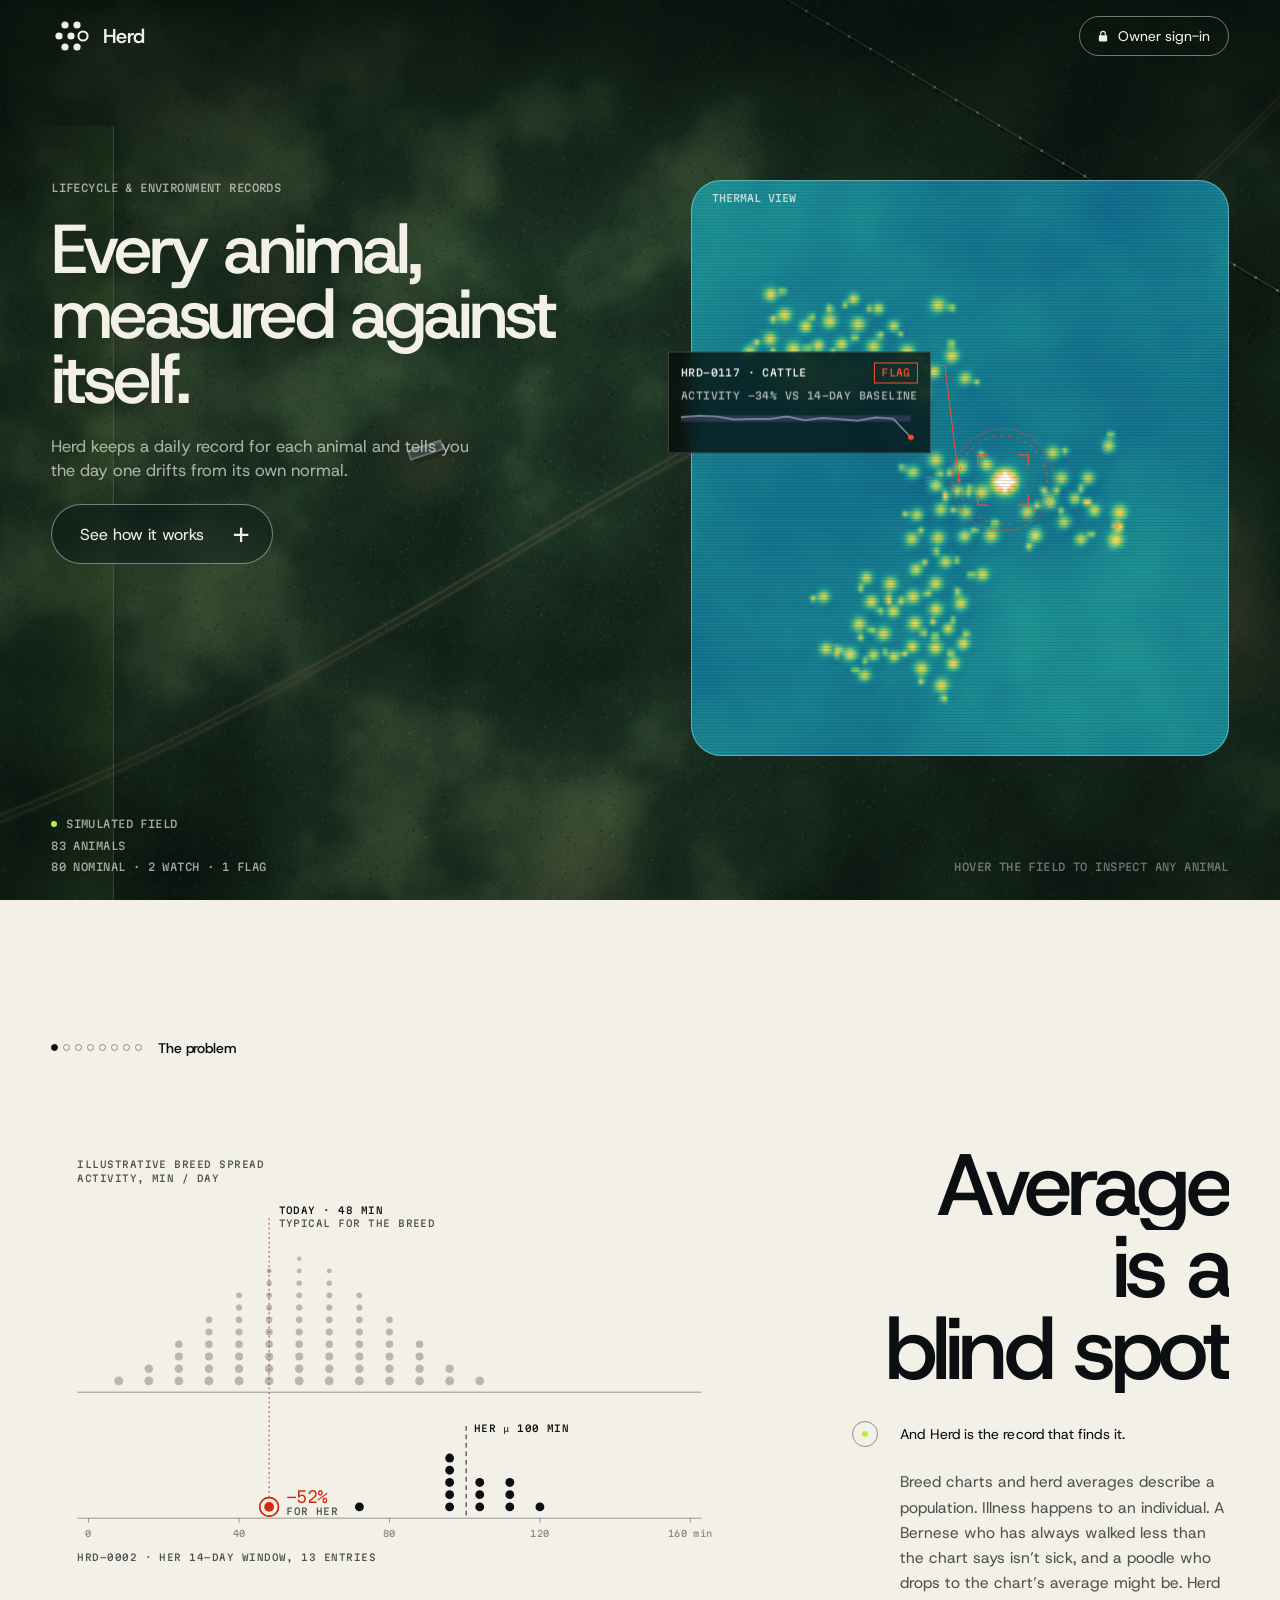
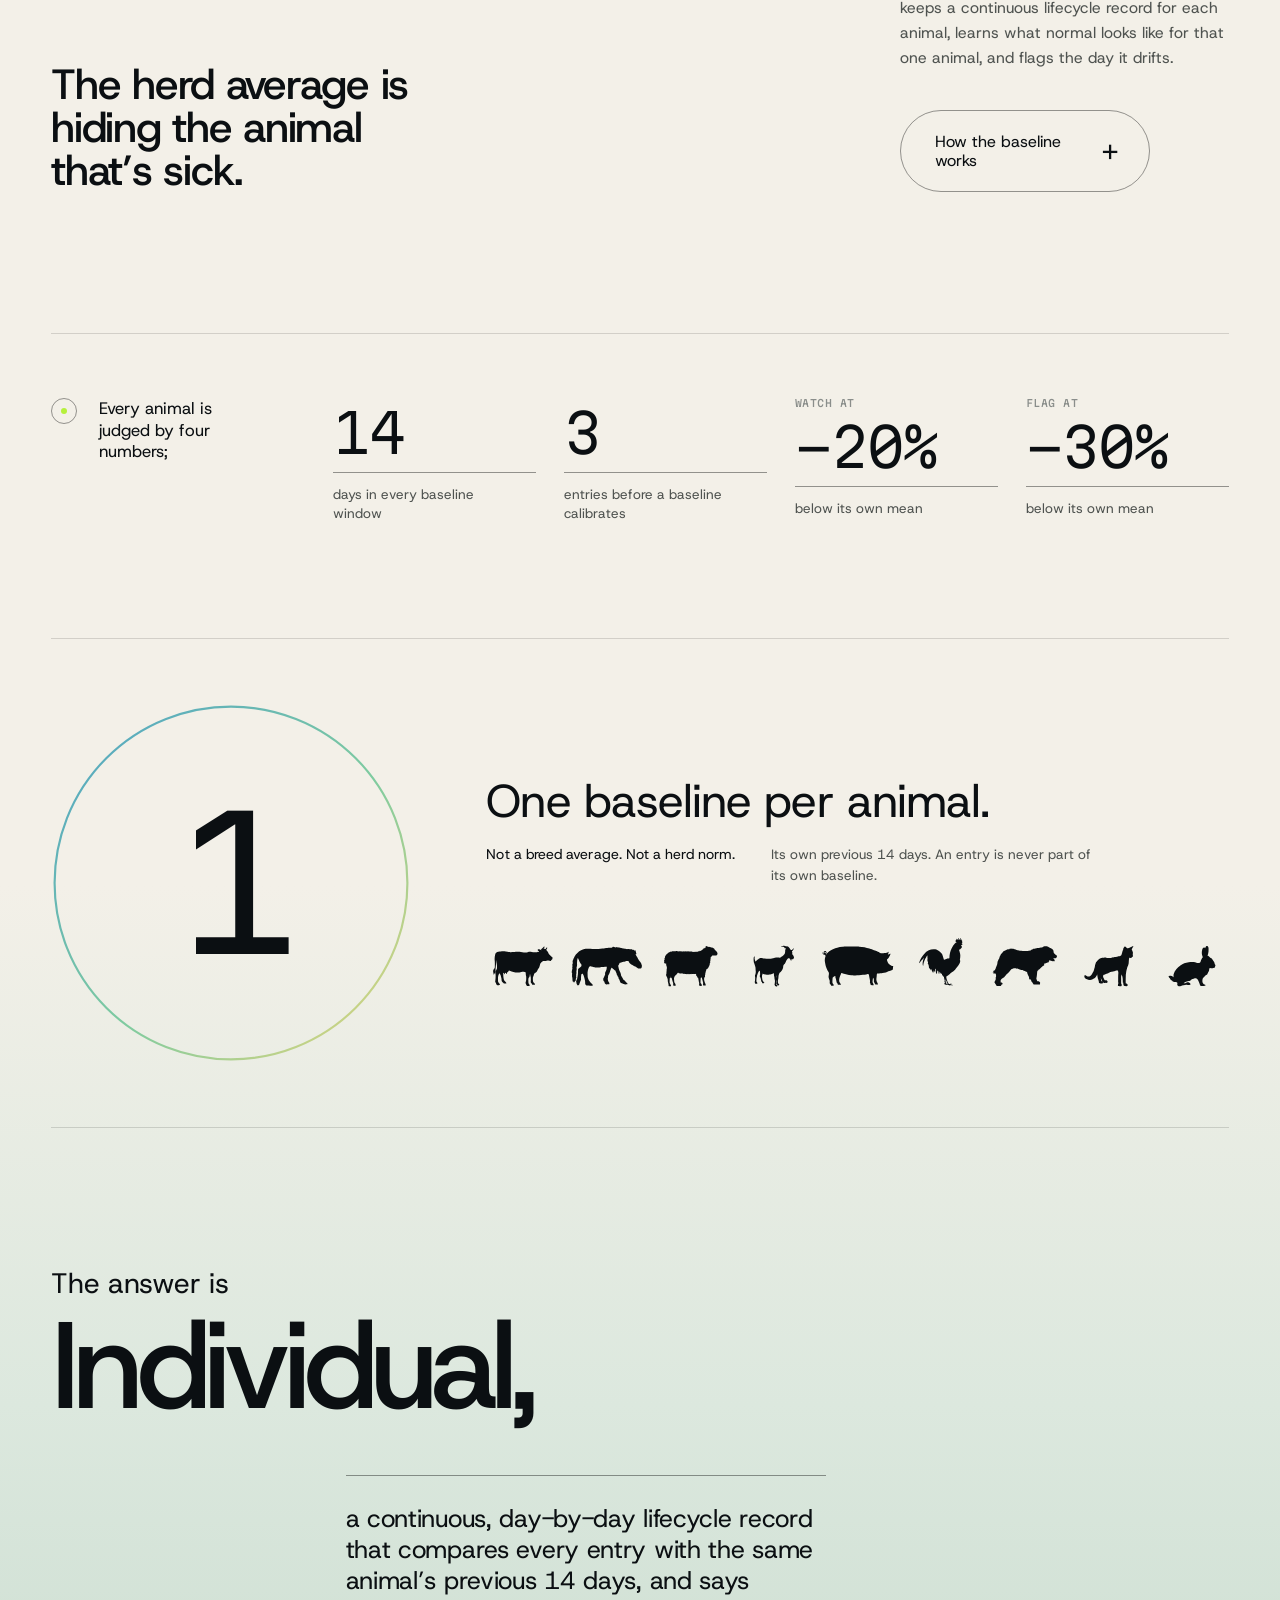
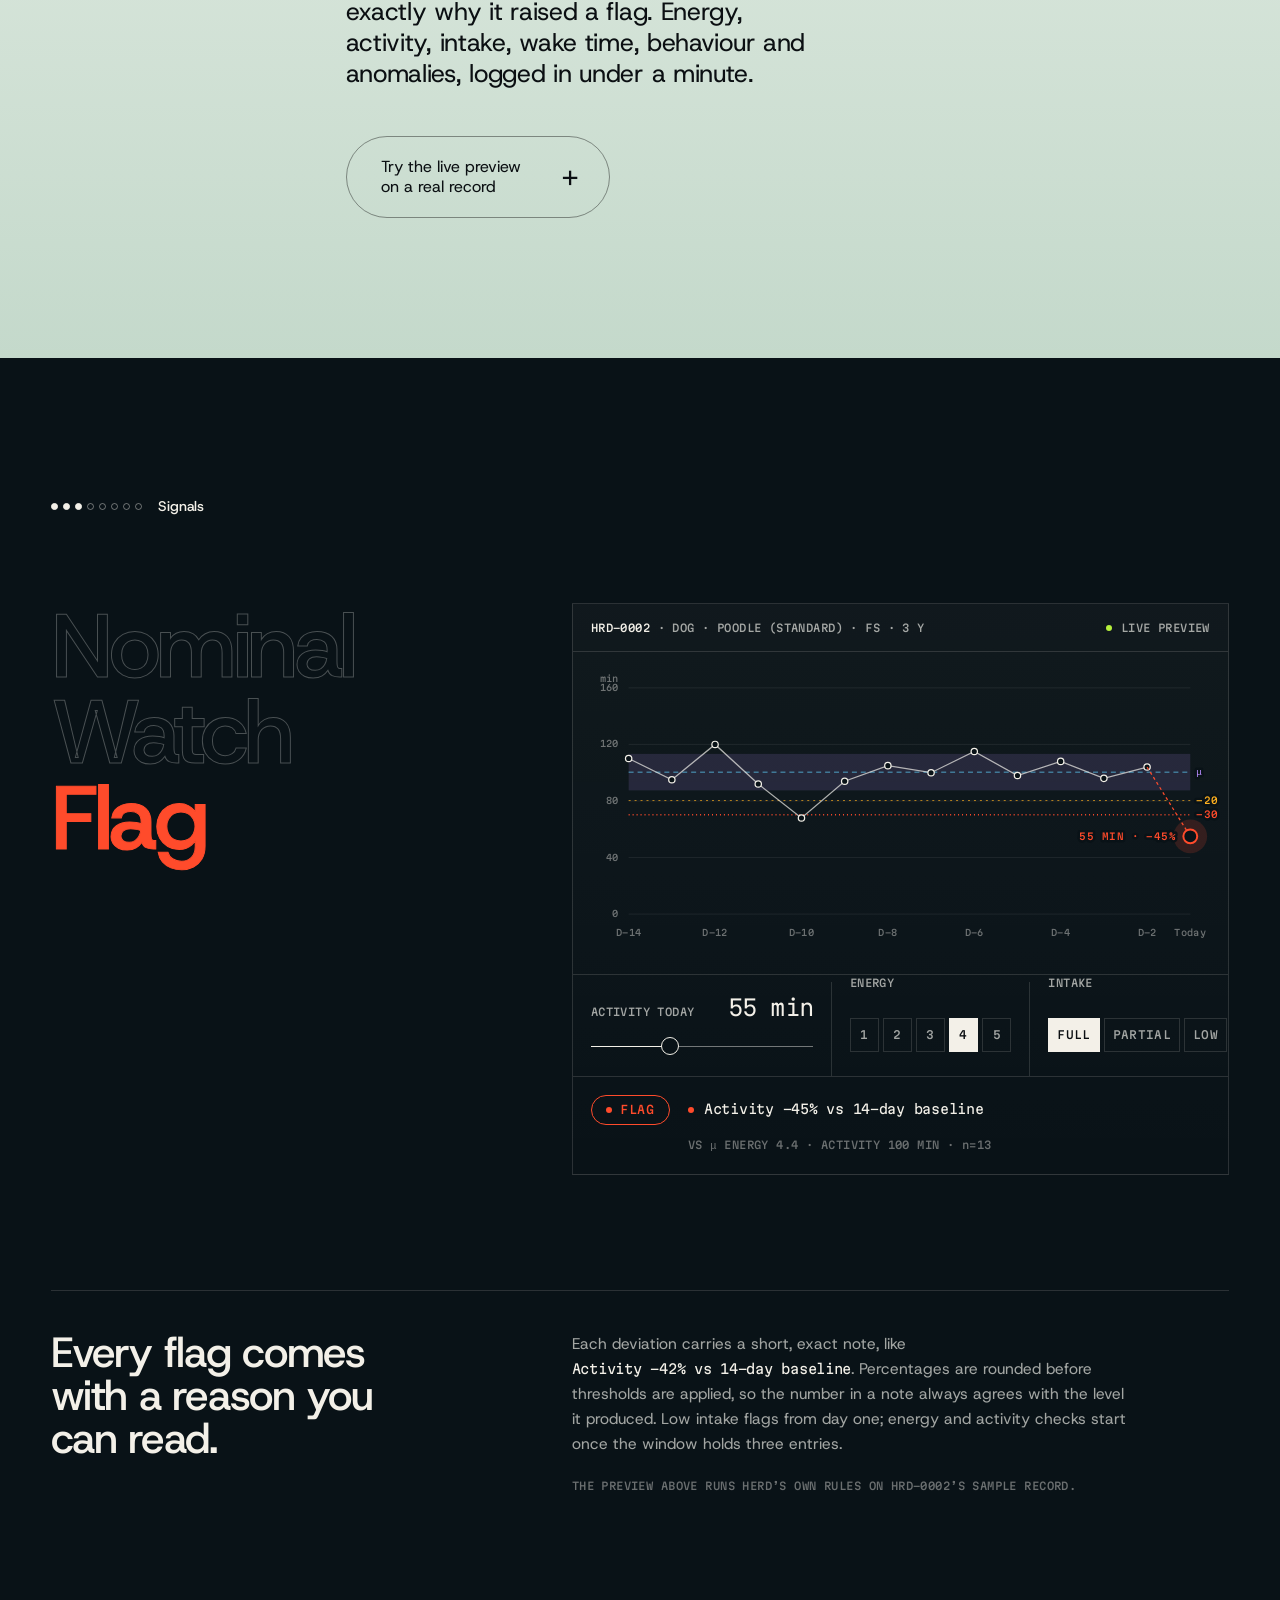
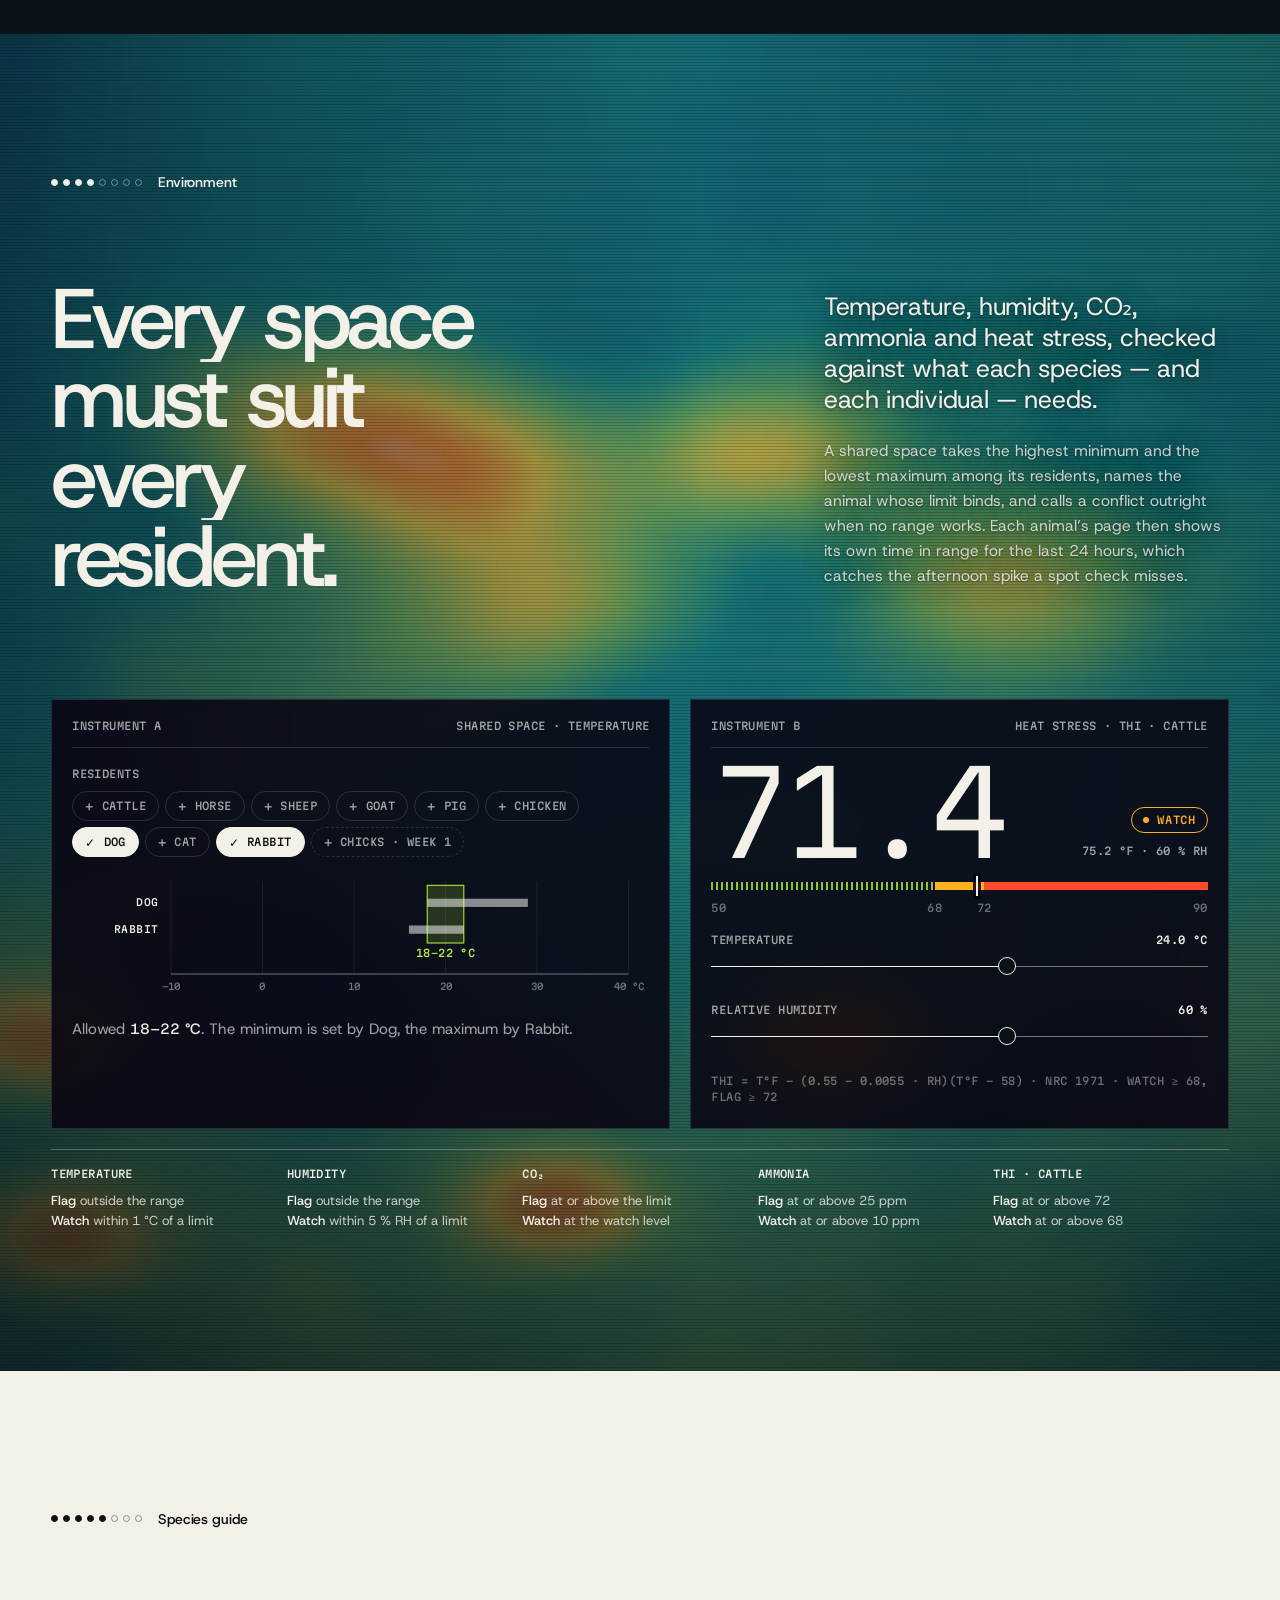
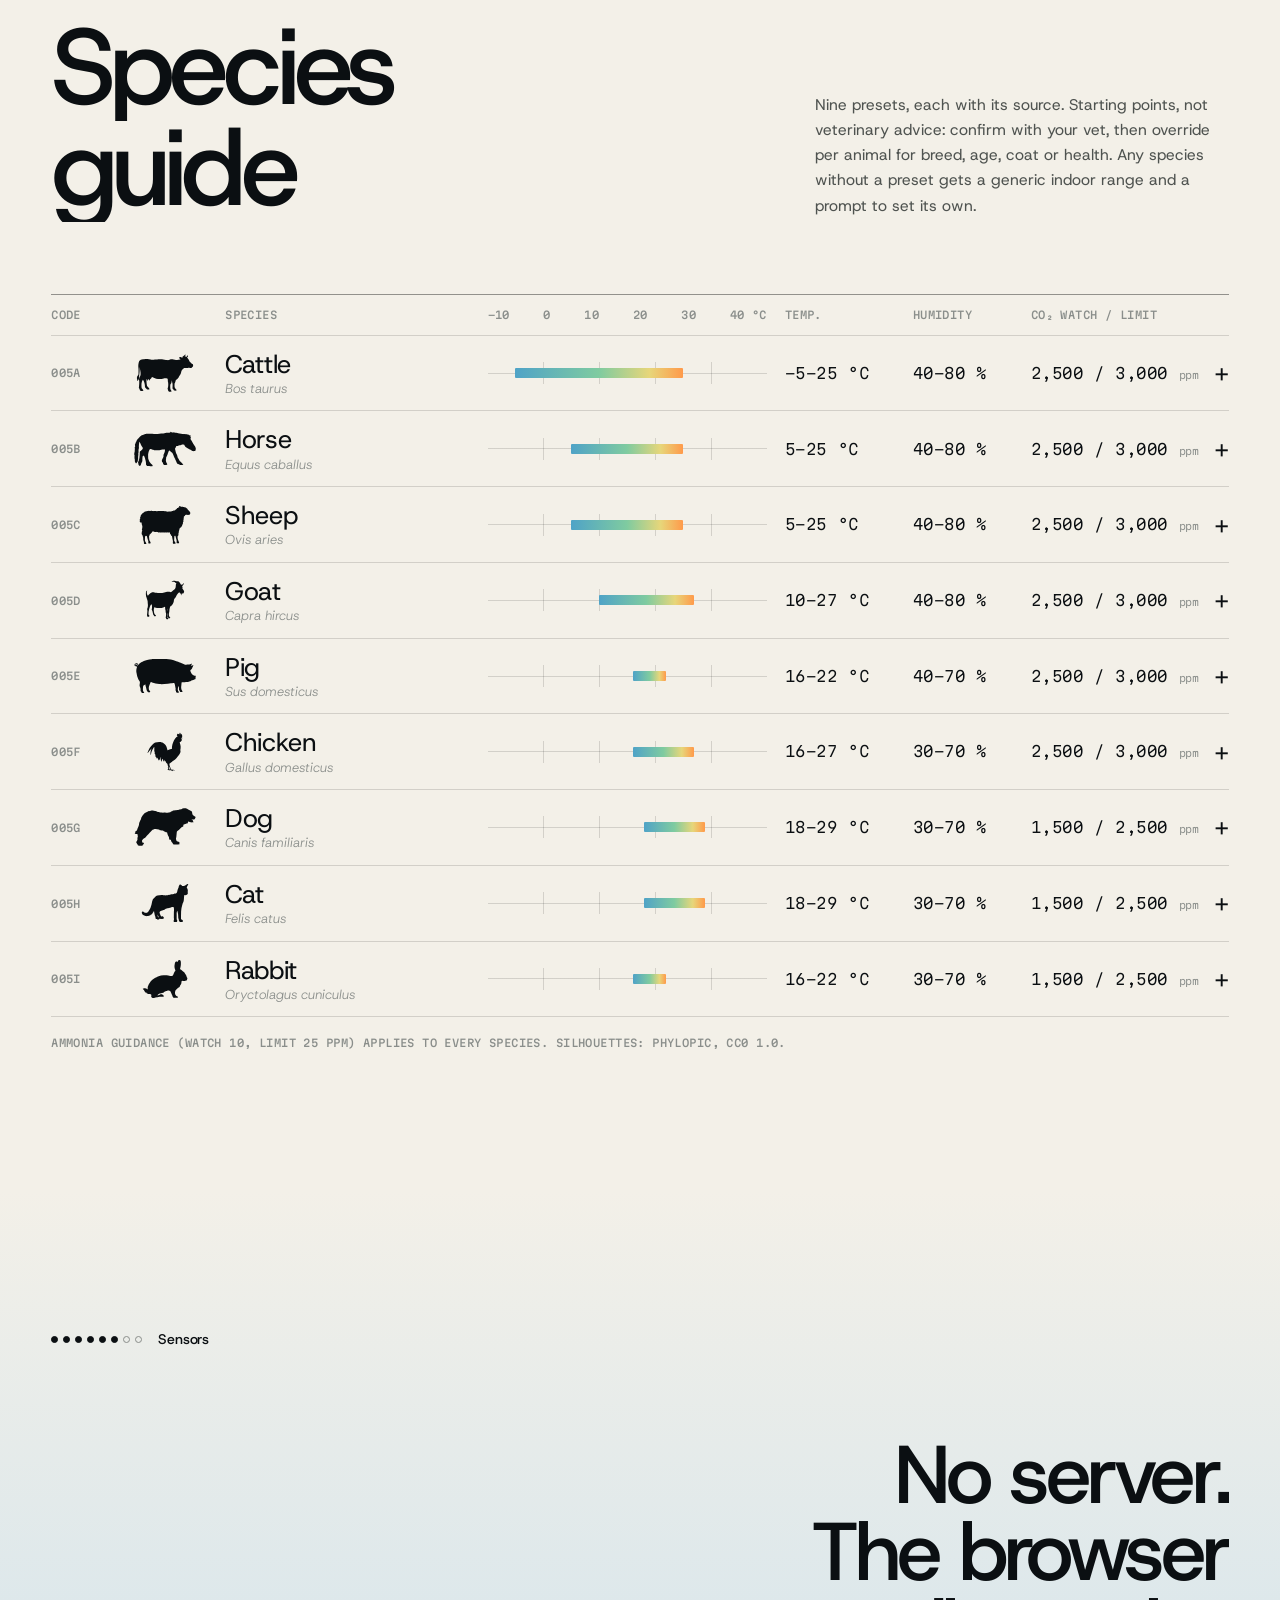
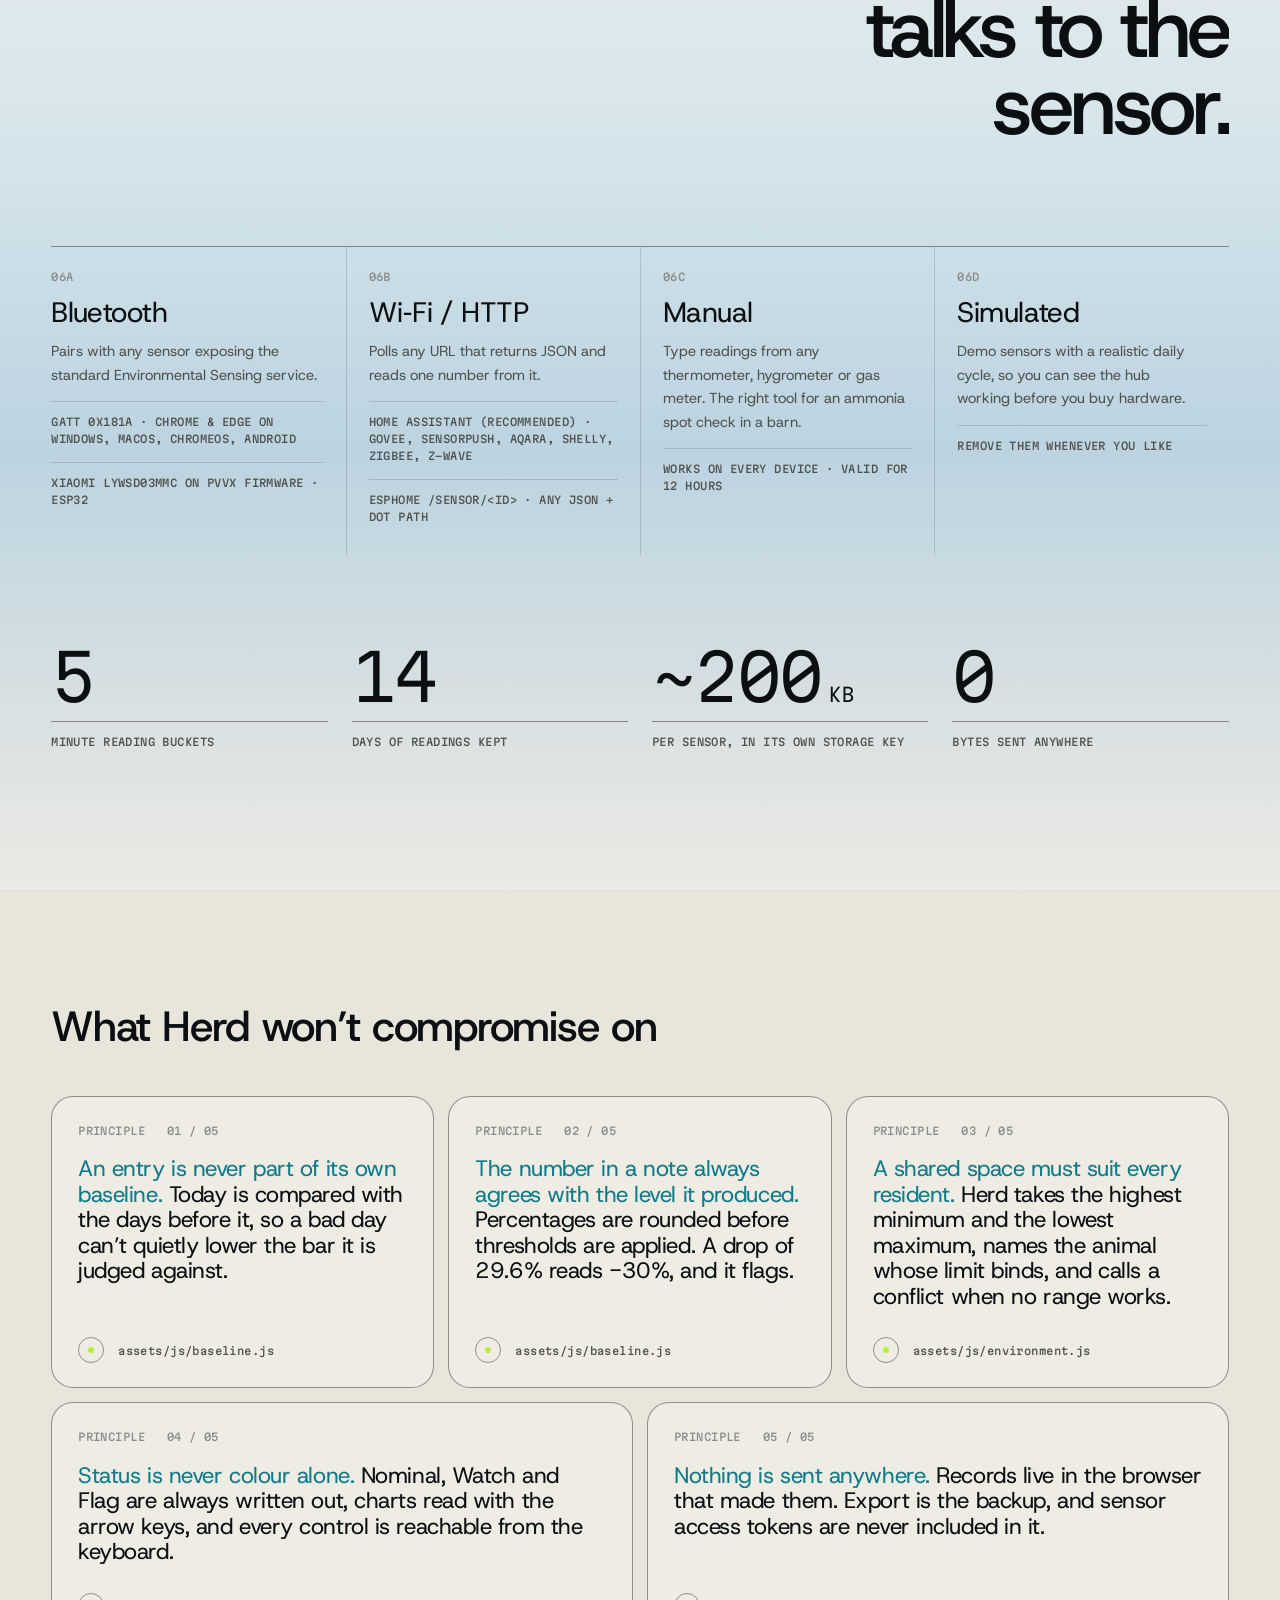
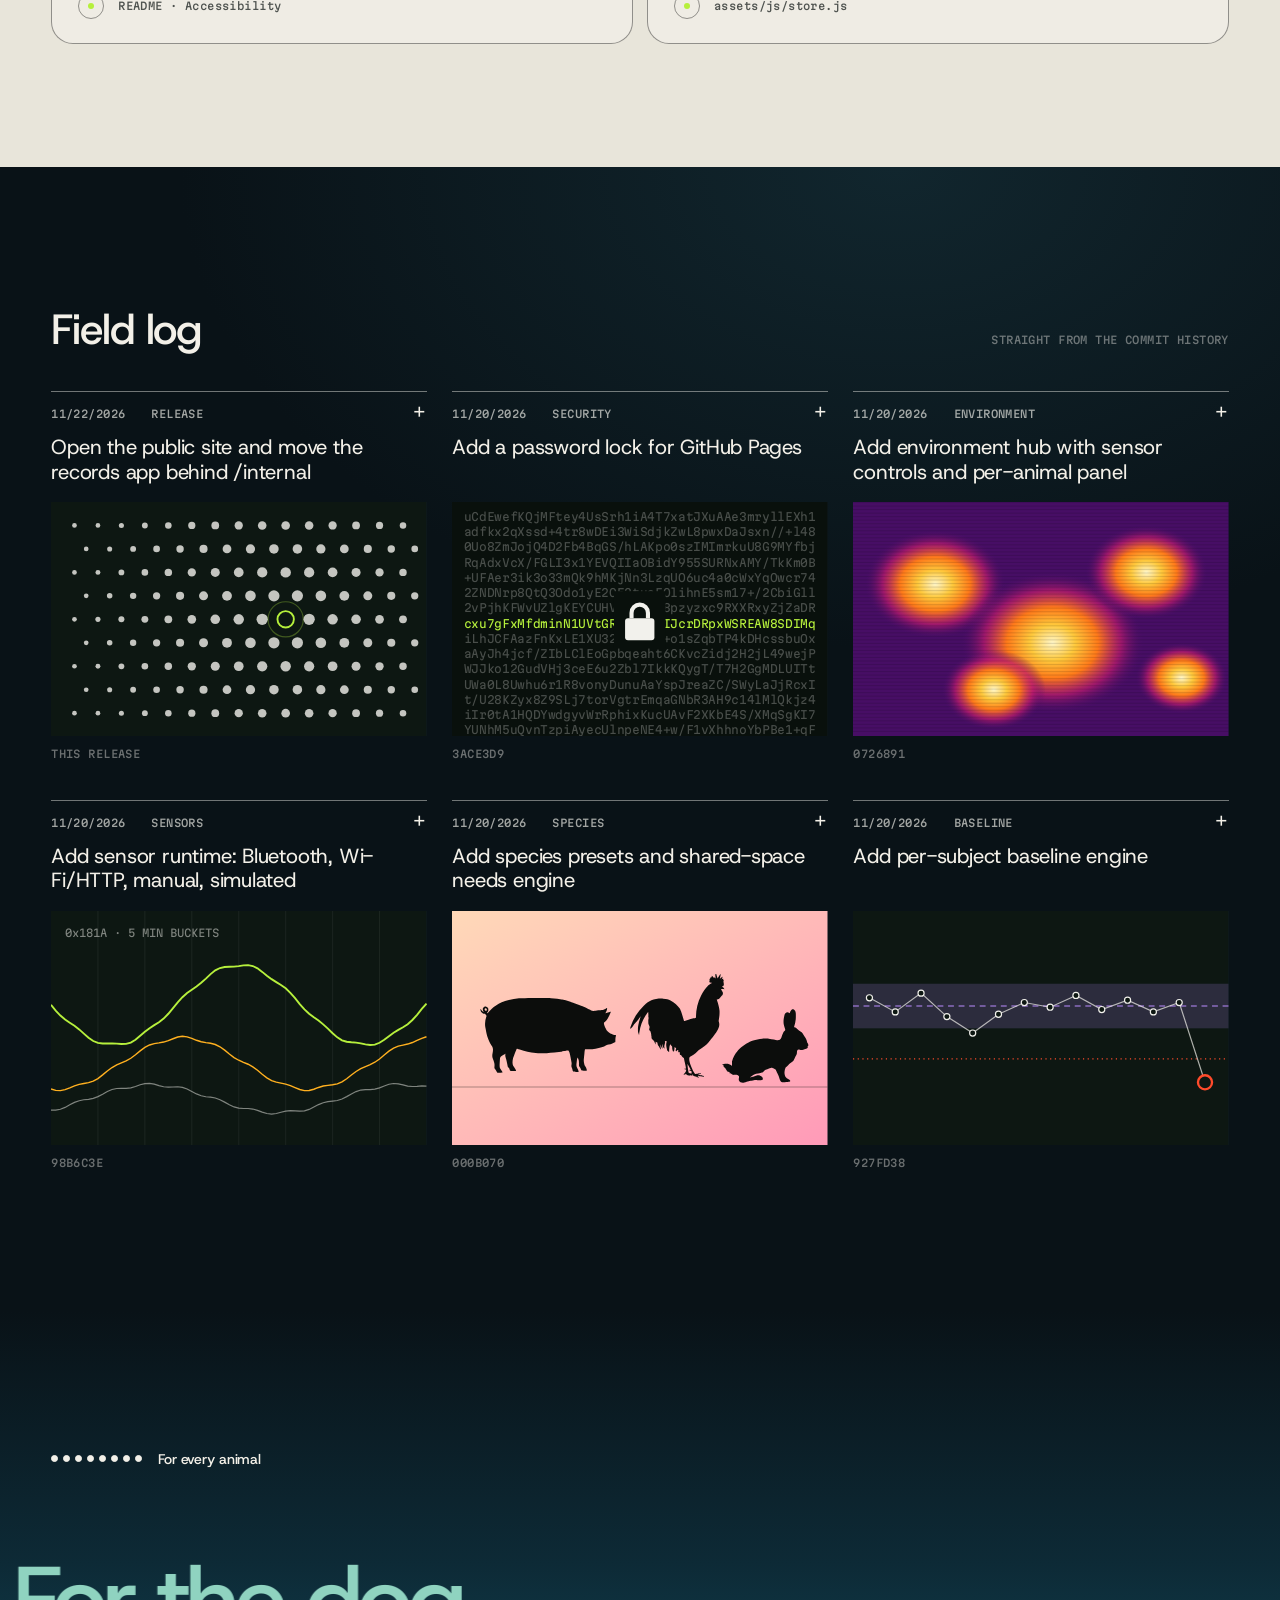
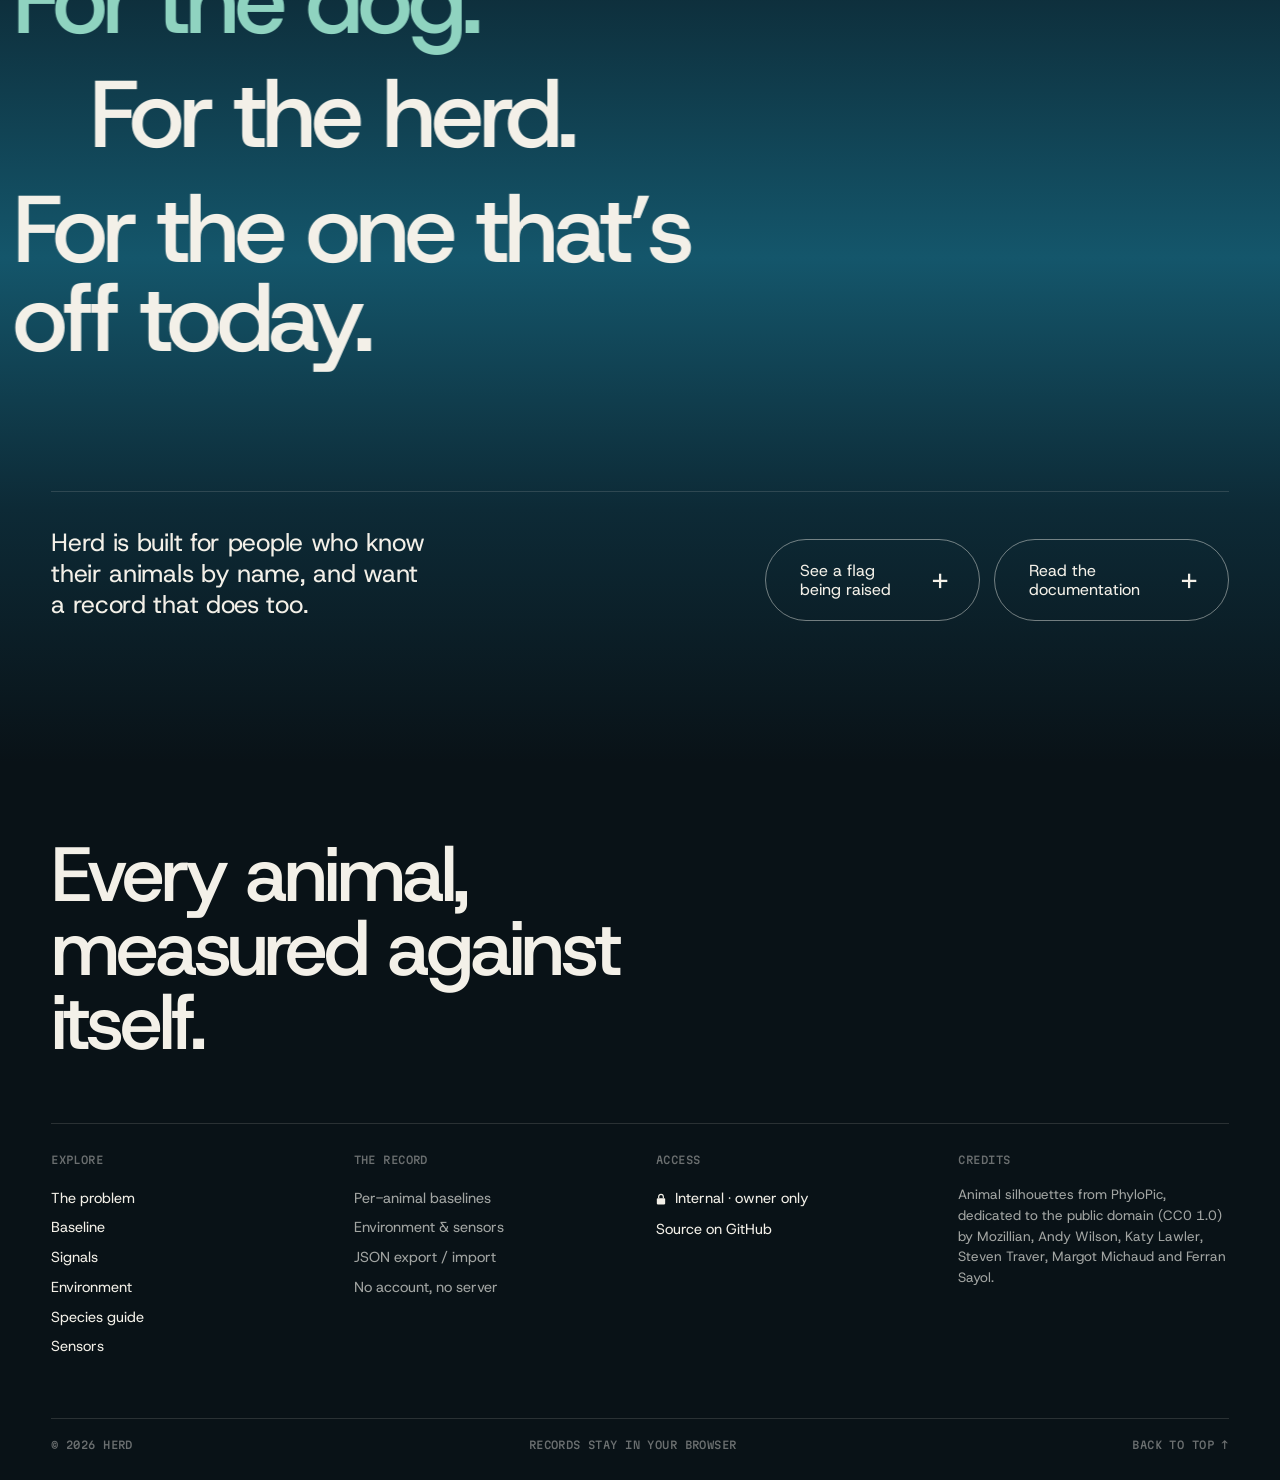
==== commit e2cdf485: "Give the site and app their own visual identity Landing page: a slim header with an owner sign-in bu" ====
--- a/docs/index.html
+++ b/docs/index.html
@@ -35,10 +35,10 @@
 <svg width="0" height="0" style="position:absolute" aria-hidden="true" focusable="false">
   <defs>
     <linearGradient id="g-heat" x1="0" y1="1" x2="1" y2="0">
-      <stop offset="0" stop-color="#4B0F6B"/><stop offset=".35" stop-color="#C21C6F"/><stop offset=".65" stop-color="#FF6A1F"/><stop offset="1" stop-color="#FFD23F"/>
+      <stop offset="0" stop-color="#0E6E8C"/><stop offset=".4" stop-color="#5FBF8F"/><stop offset=".7" stop-color="#F4D24A"/><stop offset="1" stop-color="#FF7A2B"/>
     </linearGradient>
     <linearGradient id="g-ring" x1="0" y1="0" x2="1" y2="1">
-      <stop offset="0" stop-color="#B98CFF"/><stop offset=".55" stop-color="#FF8FB1"/><stop offset="1" stop-color="#FFB46B"/>
+      <stop offset="0" stop-color="#4FA3C7"/><stop offset=".55" stop-color="#7FCBA0"/><stop offset="1" stop-color="#E7D67A"/>
     </linearGradient>
     <symbol id="i-mark" viewBox="0 0 40 40"><circle cx="14" cy="9" r="3.6"/><circle cx="26" cy="9" r="3.6"/><circle cx="8" cy="20" r="3.6"/><circle cx="20" cy="20" r="3.6"/><circle cx="32" cy="20" r="4.6" fill="none" stroke="currentColor" stroke-width="2"/><circle cx="14" cy="31" r="3.6"/><circle cx="26" cy="31" r="3.6"/></symbol>
     <symbol id="i-lock" viewBox="0 0 12 14"><rect x="1" y="6" width="10" height="7.5" rx="1" fill="currentColor"/><path d="M3.2 6V4.2a2.8 2.8 0 0 1 5.6 0V6" fill="none" stroke="currentColor" stroke-width="1.4"/></symbol>
@@ -50,83 +50,48 @@
 <header class="nav" id="nav" data-tone="dark">
   <a class="brand" href="#top" aria-label="Herd, back to top">
     <svg class="mark" aria-hidden="true"><use href="#i-mark"/></svg>
-    <span class="brand-txt">Herd Lifecycle<br>&amp; Environment Records</span>
+    <span class="brand-txt">Herd</span>
   </a>
-  <div class="nav-mid">
-  <nav class="nav-index" aria-label="Sections">
-    <div class="nav-col"><a href="#problem"><i>01</i>The problem</a><a href="#baseline"><i>02</i>Baseline</a></div>
-    <div class="nav-col"><a href="#signals"><i>03</i>Signals</a><a href="#environment"><i>04</i>Environment</a></div>
-    <div class="nav-col"><a href="#species"><i>05</i>Species index</a><a href="#sensors"><i>06</i>Sensors</a></div>
-    <div class="nav-col"><a href="#principles"><i>07</i>Principles</a><a href="#log"><i>08</i>Field log</a></div>
-  </nav>
-  <div class="nav-status" aria-hidden="true">
-    <div class="nav-cell"><small>Page:</small><span>Home</span></div>
-    <div class="nav-cell"><small>Page section:</small><span id="nav-section">Intro</span></div>
-  </div>
-  </div>
-  <a class="nav-lock" href="internal/"><svg aria-hidden="true"><use href="#i-lock"/></svg><span>Internal</span></a>
-  <button class="nav-btn" id="index-open" type="button" aria-expanded="false" aria-controls="index">Index <span class="box" aria-hidden="true">+</span></button>
+  <a class="nav-cta" href="internal/"><svg aria-hidden="true"><use href="#i-lock"/></svg><span>Owner sign-in</span></a>
 </header>
 
-<div class="index" id="index" role="dialog" aria-modal="true" aria-label="Site index" hidden>
-  <div class="index-in">
-    <div class="index-top">
-      <span class="micro">Page navigation</span>
-      <button class="nav-btn" id="index-close" type="button">Close <span class="box" aria-hidden="true">&times;</span></button>
-    </div>
-    <div class="index-body">
-      <ol class="index-list">
-        <li><a href="#top"><span>000-00</span>Home</a></li>
-        <li><a href="#problem"><span>001-00</span>The problem</a></li>
-        <li><a href="#baseline"><span>002-00</span>Baseline</a></li>
-        <li><a href="#signals"><span>003-00</span>Signals</a></li>
-        <li><a href="#environment"><span>004-00</span>Environment</a></li>
-        <li><a href="#species"><span>005-00</span>Species index</a>
-          <ol class="index-sub"><li><a href="#sp-cattle-item"><span>005A-00</span>Cattle</a></li><li><a href="#sp-horse-item"><span>005B-00</span>Horse</a></li><li><a href="#sp-sheep-item"><span>005C-00</span>Sheep</a></li><li><a href="#sp-goat-item"><span>005D-00</span>Goat</a></li><li><a href="#sp-pig-item"><span>005E-00</span>Pig</a></li><li><a href="#sp-chicken-item"><span>005F-00</span>Chicken</a></li><li><a href="#sp-dog-item"><span>005G-00</span>Dog</a></li><li><a href="#sp-cat-item"><span>005H-00</span>Cat</a></li><li><a href="#sp-rabbit-item"><span>005I-00</span>Rabbit</a></li></ol>
-        </li>
-        <li><a href="#sensors"><span>006-00</span>Sensors</a></li>
-        <li><a href="#principles"><span>007-00</span>Principles</a></li>
-        <li><a href="#log"><span>008-00</span>Field log</a></li>
-        <li class="is-locked"><a href="internal/"><span>009-00</span>Internal <em>[ restricted ]</em></a></li>
-      </ol>
-      <div class="index-aside">
-        <p class="index-quote">Every animal,<br>measured against<br>itself.</p>
-        <dl class="index-facts">
-          <div><dt>Baseline</dt><dd>14 days, per animal</dd></div>
-          <div><dt>Watch / flag</dt><dd>&minus;20% / &minus;30%</dd></div>
-          <div><dt>Presets</dt><dd>9 species</dd></div>
-          <div><dt>Servers</dt><dd>0</dd></div>
-        </dl>
-      </div>
-    </div>
-  </div>
-</div>
+<nav class="dock" id="dock" data-tone="dark" aria-label="Sections">
+  <a href="#problem">Problem</a>
+  <a href="#baseline">Baseline</a>
+  <a href="#signals">Signals</a>
+  <a href="#environment">Climate</a>
+  <a href="#species">Species</a>
+  <a href="#sensors">Sensors</a>
+  <a href="#principles">Principles</a>
+  <a href="#log">Log</a>
+</nav>
 
 <main id="main">
 
 <!-- 000 · HERO ============================================================ -->
 <section class="hero" id="top" data-tone="dark" data-name="Intro">
   <canvas class="hero-canvas" aria-hidden="true"></canvas>
-  <svg class="hero-word-static" viewBox="0 0 934 377" aria-hidden="true"><text x="-15.6" y="367.4">herd</text></svg>
-  <div class="hero-marks" aria-hidden="true"><i class="sq"></i><i>+</i><i>+</i><i>+</i></div>
   <div class="hero-meta micro" aria-hidden="true">
     <span><i class="dot dot-live"></i>Simulated field</span>
-    <span id="hm-count">— subjects</span>
+    <span id="hm-count">— animals</span>
     <span id="hm-state">—</span>
   </div>
-  <h1 class="hero-tag"><span class="sr-only">Herd. </span><span class="hero-tag-txt">Every animal, measured against itself.</span><span class="hatch" aria-hidden="true"></span></h1>
+  <div class="hero-copy">
+    <p class="hero-kicker micro">Lifecycle &amp; environment records</p>
+    <h1 class="hero-tag"><span class="sr-only">Herd. </span>Every animal, measured against itself.</h1>
+    <p class="hero-sub">Herd keeps a daily record for each animal and tells you the day one drifts from its own normal.</p>
+    <a class="pill hero-cta" href="#problem"><span>See how it works</span><b aria-hidden="true">+</b></a>
+  </div>
   <div class="probe probe-track" id="probe-track" aria-hidden="true"></div>
   <div class="probe probe-hover" id="probe-hover" aria-hidden="true"></div>
   <p class="hero-hint micro" aria-hidden="true"><span class="hint-desk">Hover the field to inspect any animal</span><span class="hint-touch">Tap the field to inspect any animal</span></p>
-  <a class="hero-scroll micro" href="#problem" aria-label="Scroll to the first section"><span>Scroll</span><i aria-hidden="true"></i></a>
 </section>
 
 <!-- 001 · PROBLEM ========================================================= -->
 <section class="sec sec-problem" id="problem" data-tone="light" data-name="The problem">
-  <div class="rails" aria-hidden="true"><i></i><i></i><i></i></div>
-  <div class="wrap">
+    <div class="wrap">
     <div class="sec-head">
-      <span class="tag">Section 01</span><span class="hatch" aria-hidden="true"></span><span class="micro sec-head-r">The problem</span>
+      <span class="pips" aria-hidden="true"><i class="on"></i><i class=""></i><i class=""></i><i class=""></i><i class=""></i><i class=""></i><i class=""></i><i class=""></i></span><span class="sec-name">The problem</span>
     </div>
     <div class="problem">
       <figure class="dotplot" id="dotplot">
@@ -171,8 +136,7 @@
     </div>
 
     <div class="answer">
-      <div class="rails rails-in" aria-hidden="true"><i></i><i></i><i></i></div>
-      <p class="caps-lg" data-reveal>The answer is</p>
+            <p class="caps-lg" data-reveal>The answer is</p>
       <h2 class="display answer-word" data-split><span>Individual,</span></h2>
       <p class="lead answer-lead" data-reveal>a continuous, day-by-day lifecycle record that compares every entry with the same animal&rsquo;s previous 14 days, and says exactly why it raised a flag. Energy, activity, intake, wake time, behaviour and anomalies, logged in under a minute.</p>
       <a class="pill pill-wide" href="#signals" data-reveal><span>Try the live preview<br>on a real record</span><b aria-hidden="true">+</b></a>
@@ -184,7 +148,7 @@
 <section class="sec sec-signals" id="signals" data-tone="dark" data-name="Signals">
   <div class="wrap">
     <div class="sec-head">
-      <span class="tag">Section 03</span><span class="hatch" aria-hidden="true"></span><span class="micro sec-head-r">Signals</span>
+      <span class="pips" aria-hidden="true"><i class="on"></i><i class="on"></i><i class="on"></i><i class=""></i><i class=""></i><i class=""></i><i class=""></i><i class=""></i></span><span class="sec-name">Signals</span>
     </div>
     <div class="signals">
       <div class="signals-words" aria-hidden="true">
@@ -246,7 +210,7 @@
   <div class="env-shade" aria-hidden="true"></div>
   <div class="wrap">
     <div class="sec-head">
-      <span class="tag">Section 04</span><span class="hatch" aria-hidden="true"></span><span class="micro sec-head-r">Environment</span>
+      <span class="pips" aria-hidden="true"><i class="on"></i><i class="on"></i><i class="on"></i><i class="on"></i><i class=""></i><i class=""></i><i class=""></i><i class=""></i></span><span class="sec-name">Environment</span>
     </div>
     <div class="env-top">
       <h2 class="display env-title" data-split><span>Every space</span><span>must suit</span><span>every</span><span>resident.</span></h2>
@@ -313,13 +277,13 @@
 </section>
 
 <!-- 005 · SPECIES ========================================================= -->
-<section class="sec sec-species" id="species" data-tone="light" data-name="Species index">
+<section class="sec sec-species" id="species" data-tone="light" data-name="Species guide">
   <div class="wrap">
     <div class="sec-head">
-      <span class="tag">Section 05</span><span class="hatch" aria-hidden="true"></span><span class="micro sec-head-r">Species index</span>
+      <span class="pips" aria-hidden="true"><i class="on"></i><i class="on"></i><i class="on"></i><i class="on"></i><i class="on"></i><i class=""></i><i class=""></i><i class=""></i></span><span class="sec-name">Species guide</span>
     </div>
     <div class="species-head">
-      <h2 class="display" data-split><span>Species</span><span>index</span></h2>
+      <h2 class="display" data-split><span>Species</span><span>guide</span></h2>
       <p class="body" data-reveal>Nine presets, each with its source. Starting points, not veterinary advice: confirm with your vet, then override per animal for breed, age, coat or health. Any species without a preset gets a generic indoor range and a prompt to set its own.</p>
     </div>
     <div class="sp" id="sp">
@@ -489,7 +453,7 @@
 <section class="sec sec-sensors" id="sensors" data-tone="light" data-name="Sensors">
   <div class="wrap">
     <div class="sec-head">
-      <span class="tag">Section 06</span><span class="hatch" aria-hidden="true"></span><span class="micro sec-head-r">Sensors</span>
+      <span class="pips" aria-hidden="true"><i class="on"></i><i class="on"></i><i class="on"></i><i class="on"></i><i class="on"></i><i class="on"></i><i class=""></i><i class=""></i></span><span class="sec-name">Sensors</span>
     </div>
     <h2 class="display sensors-title" data-split><span>No server.</span><span>The browser</span><span>talks to the</span><span>sensor.</span></h2>
     <div class="sensors">
@@ -534,35 +498,35 @@
   <div class="pr-pin">
     <div class="wrap pr-head">
       <h2 class="headline">What Herd won&rsquo;t compromise on</h2>
-      <span class="micro pr-hint">Scroll right &gt;&gt;&gt;&gt;</span>
+      
     </div>
     <div class="pr-track" id="pr-track">
-      <article class="pr-card">
-        <div class="pr-meta micro"><span>[ Principle ]</span><span>[ 01/05 ]</span></div>
+      <article class="pr-card" data-reveal>
+        <div class="pr-meta micro"><span>Principle</span><span>01 / 05</span></div>
         <blockquote><p><em>An entry is never part of its own baseline.</em> Today is compared with the days before it, so a bad day can&rsquo;t quietly lower the bar it is judged against.</p></blockquote>
         <p class="pr-src micro"><span class="pulse" aria-hidden="true"></span>assets/js/baseline.js</p>
         <span class="pr-side micro" aria-hidden="true">[ Herd &middot; Baseline engine ]</span>
       </article>
-      <article class="pr-card">
-        <div class="pr-meta micro"><span>[ Principle ]</span><span>[ 02/05 ]</span></div>
+      <article class="pr-card" data-reveal>
+        <div class="pr-meta micro"><span>Principle</span><span>02 / 05</span></div>
         <blockquote><p><em>The number in a note always agrees with the level it produced.</em> Percentages are rounded before thresholds are applied. A drop of 29.6% reads &minus;30%, and it flags.</p></blockquote>
         <p class="pr-src micro"><span class="pulse" aria-hidden="true"></span>assets/js/baseline.js</p>
         <span class="pr-side micro" aria-hidden="true">[ Herd &middot; Signals ]</span>
       </article>
-      <article class="pr-card">
-        <div class="pr-meta micro"><span>[ Principle ]</span><span>[ 03/05 ]</span></div>
+      <article class="pr-card" data-reveal>
+        <div class="pr-meta micro"><span>Principle</span><span>03 / 05</span></div>
         <blockquote><p><em>A shared space must suit every resident.</em> Herd takes the highest minimum and the lowest maximum, names the animal whose limit binds, and calls a conflict when no range works.</p></blockquote>
         <p class="pr-src micro"><span class="pulse" aria-hidden="true"></span>assets/js/environment.js</p>
         <span class="pr-side micro" aria-hidden="true">[ Herd &middot; Environment ]</span>
       </article>
-      <article class="pr-card">
-        <div class="pr-meta micro"><span>[ Principle ]</span><span>[ 04/05 ]</span></div>
+      <article class="pr-card" data-reveal>
+        <div class="pr-meta micro"><span>Principle</span><span>04 / 05</span></div>
         <blockquote><p><em>Status is never colour alone.</em> Nominal, Watch and Flag are always written out, charts read with the arrow keys, and every control is reachable from the keyboard.</p></blockquote>
         <p class="pr-src micro"><span class="pulse" aria-hidden="true"></span>README &middot; Accessibility</p>
         <span class="pr-side micro" aria-hidden="true">[ Herd &middot; Interface ]</span>
       </article>
-      <article class="pr-card">
-        <div class="pr-meta micro"><span>[ Principle ]</span><span>[ 05/05 ]</span></div>
+      <article class="pr-card" data-reveal>
+        <div class="pr-meta micro"><span>Principle</span><span>05 / 05</span></div>
         <blockquote><p><em>Nothing is sent anywhere.</em> Records live in the browser that made them. Export is the backup, and sensor access tokens are never included in it.</p></blockquote>
         <p class="pr-src micro"><span class="pulse" aria-hidden="true"></span>assets/js/store.js</p>
         <span class="pr-side micro" aria-hidden="true">[ Herd &middot; Data ]</span>
@@ -624,7 +588,7 @@
 <section class="sec sec-close" id="close" data-tone="dark" data-name="For every animal">
   <div class="wrap">
     <div class="sec-head">
-      <span class="tag">Section 09</span><span class="hatch" aria-hidden="true"></span><span class="micro sec-head-r">For every animal</span>
+      <span class="pips" aria-hidden="true"><i class="on"></i><i class="on"></i><i class="on"></i><i class="on"></i><i class="on"></i><i class="on"></i><i class="on"></i><i class="on"></i></span><span class="sec-name">For every animal</span>
     </div>
     <div class="close-lines">
       <p class="display close-line" data-drift="-1">For the dog.</p>
@@ -645,13 +609,13 @@
 
 <footer class="foot" data-tone="dark" data-name="Colophon">
   <div class="wrap">
-    <svg class="foot-word" viewBox="0 0 934 377" aria-hidden="true"><text x="-15.6" y="367.4">herd</text></svg>
+    <p class="foot-line">Every animal, measured against itself.</p>
     <div class="foot-grid">
       <div>
-        <p class="micro">Index</p>
+        <p class="micro">Explore</p>
         <ul>
           <li><a href="#problem">The problem</a></li><li><a href="#baseline">Baseline</a></li><li><a href="#signals">Signals</a></li>
-          <li><a href="#environment">Environment</a></li><li><a href="#species">Species index</a></li><li><a href="#sensors">Sensors</a></li>
+          <li><a href="#environment">Environment</a></li><li><a href="#species">Species guide</a></li><li><a href="#sensors">Sensors</a></li>
         </ul>
       </div>
       <div>
--- a/docs/assets/site.css
+++ b/docs/assets/site.css
@@ -623,3 +623,126 @@
   .js [data-reveal], .js [data-split] > span > span, .js .species-row li, .js .dotplot circle.dp-a, .js .dotplot .dp-late { opacity: 1 !important; transform: none !important; }
   .js .sp:not(.in) .sp-bar i { transform: none; }
 }
+
+/* ======================================================================
+   v2 · its own identity
+   Cooler ink and bone palette, sentence-case grotesk headlines, a bottom
+   dock instead of a numbered top menu, dot markers instead of boxed tags,
+   a framed thermal lens in the hero, a grid for principles.
+   ====================================================================== */
+:root {
+  --paper: #F3F0E8;
+  --paper-2: #E8E5DA;
+  --ink: #0B0F12;
+  --night: #091217;
+  --night-2: #0F1B22;
+  --lilac: #4FA3C7;
+  --nav-h: 72px;
+}
+[data-tone="dark"] { --rule: rgba(243,240,232,.14); }
+
+/* Headlines */
+.display {
+  font: 500 clamp(46px, 8.4vw, 148px)/.94 var(--sans);
+  font-variation-settings: normal;
+  letter-spacing: -.055em; text-transform: none;
+}
+.headline { text-transform: none; font-weight: 500; letter-spacing: -.03em; }
+.caps-lg, .caps { text-transform: none; }
+.problem-word { font-size: clamp(42px, 6.8vw, 120px); }
+.answer-word { font-size: clamp(52px, 9.6vw, 176px); }
+.env-title { font-size: clamp(42px, 6.6vw, 124px); }
+.sensors-title { font-size: clamp(40px, 6.4vw, 118px); }
+.close-line { font-size: clamp(40px, 7.4vw, 140px); }
+.num { font-family: var(--mono); }
+
+/* Header */
+.nav { height: var(--nav-h); border-bottom: 0; padding-inline: var(--gutter); align-items: center; justify-content: space-between; }
+.nav.is-compact { height: 60px; }
+.brand { padding: 0; gap: 12px; }
+.brand-txt { font: 600 20px/1 var(--sans); letter-spacing: -.04em; color: var(--fg); }
+.nav-cta { display: inline-flex; align-items: center; gap: 10px; height: 40px; padding: 0 18px; border: 1px solid var(--rule-2); border-radius: 999px; color: var(--fg); text-decoration: none; font: 400 14px/1 var(--sans); transition: background .3s, color .3s; }
+.nav-cta svg { width: 10px; height: 12px; fill: currentColor; }
+.nav-cta:hover, .nav-cta:focus-visible { background: var(--fg); color: var(--bg); }
+
+/* Bottom dock */
+.dock {
+  position: fixed; z-index: 45; left: 50%; bottom: 18px; display: flex; gap: 2px; max-width: calc(100vw - 24px); padding: 5px;
+  overflow-x: auto; scrollbar-width: none; border-radius: 999px; border: 1px solid var(--rule-2);
+  background: color-mix(in srgb, var(--bg) 78%, transparent); color: var(--fg);
+  -webkit-backdrop-filter: blur(16px) saturate(1.4); backdrop-filter: blur(16px) saturate(1.4);
+  box-shadow: 0 10px 40px rgba(0,0,0,.18);
+  transform: translate(-50%, 140%); opacity: 0; transition: transform .6s var(--ease), opacity .4s, background .4s;
+}
+.dock::-webkit-scrollbar { display: none; }
+.dock.on { transform: translate(-50%, 0); opacity: 1; }
+.dock a { flex: none; display: inline-flex; align-items: center; height: 34px; padding: 0 14px; border-radius: 999px; color: var(--fg-2); text-decoration: none; font: 500 13px/1 var(--sans); white-space: nowrap; transition: background .3s, color .3s; }
+.dock a:hover { color: var(--fg); }
+.dock a[aria-current="true"] { background: var(--fg); color: var(--bg); }
+
+/* Section markers: a row of dots and a plain name */
+.sec-head { gap: 16px; }
+.pips { display: inline-flex; gap: 5px; }
+.pips i { width: 7px; height: 7px; border-radius: 50%; border: 1px solid var(--fg-3); }
+.pips i.on { background: var(--fg); border-color: var(--fg); }
+.sec-name { font: 500 14px/1 var(--sans); letter-spacing: -.01em; color: var(--fg); }
+.rails { display: none; }
+
+/* Hero: headline left, thermal lens right */
+.hero { background: radial-gradient(120% 90% at 20% 10%, #12303A, #0A171D 55%, #060D11); }
+.hero-copy { position: absolute; z-index: 2; left: var(--gutter); top: 20%; width: min(46%, 640px); display: grid; gap: 22px; justify-items: start; }
+.hero-kicker { color: var(--fg-2); }
+.hero-tag { position: static; display: block; transform: none; font: 500 clamp(40px, 5.4vw, 92px)/.94 var(--sans); letter-spacing: -.055em; text-shadow: 0 2px 30px rgba(0,0,0,.45); }
+.hero-sub { max-width: 40ch; font: 400 clamp(16px, 1.3vw, 19px)/1.45 var(--sans); color: var(--fg-2); text-shadow: 0 1px 18px rgba(0,0,0,.6); }
+.hero-cta { min-height: 60px; padding: 12px 22px 12px 28px; gap: 28px; background: color-mix(in srgb, var(--night) 40%, transparent); -webkit-backdrop-filter: blur(8px); backdrop-filter: blur(8px); }
+.hero-meta { top: auto; bottom: 26px; left: var(--gutter); right: auto; align-items: flex-start; }
+.hero-hint { left: auto; right: var(--gutter); top: auto; bottom: 26px; }
+.hero-word-static, .hero-marks, .hero-scroll { display: none; }
+@media (max-width: 899px) {
+  .hero-copy { top: 14%; width: calc(100% - 2 * var(--gutter)); gap: 16px; }
+  .hero-tag { font-size: clamp(34px, 9.6vw, 56px); }
+  .hero-sub { font-size: 15px; }
+  .hero-cta { min-height: 52px; padding: 8px 18px 8px 22px; }
+  .hero-meta { display: none; }
+  .hero-hint { right: auto; left: var(--gutter); bottom: 14px; }
+}
+@media (max-height: 760px) and (min-width: 900px) { .hero-copy { top: 16%; gap: 14px; } .hero-sub { display: none; } }
+
+/* Palette-driven sections */
+.sec-baseline { background: linear-gradient(180deg, var(--paper) 0%, var(--paper) 34%, #DCE8DE 66%, #C4D9CB 100%); }
+.sec-env { background: #0C1B33; }
+.env-shade { background: linear-gradient(90deg, rgba(5,14,26,.62) 0%, rgba(5,14,26,.25) 55%, rgba(5,14,26,.42) 100%), linear-gradient(180deg, rgba(5,14,26,0) 60%, rgba(4,10,18,.6) 100%); }
+.sec-sensors { background: linear-gradient(180deg, var(--paper) 0%, #D8E6EC 40%, #BCD3E0 66%, #EBEAE4 100%); }
+.sec-close { background: linear-gradient(180deg, var(--night) 0%, #0D2A36 24%, #14566B 52%, #0D2A36 76%, var(--night) 100%); }
+.close-line:nth-child(1) { color: #8FD3C0; }
+.close-line:nth-child(2) { padding-left: 0; }
+.sec-log { background: radial-gradient(80% 60% at 70% 0%, #11262E 0%, var(--night) 70%); }
+.one-ring svg circle { stroke: url(#g-ring); }
+.sp-bar i { background: linear-gradient(90deg, #4FA3C7, #7FCBA0 50%, #E7D67A 80%, #FF9A4A); }
+.pr-card blockquote em { color: #0F7B8A; }
+
+/* Principles: a grid, no sideways scroll */
+.sec-principles { background: var(--paper-2); }
+.pr-pin { display: block; padding-block: clamp(72px, 9vw, 130px); overflow: visible; }
+.sec-principles:not(.is-pinned) .pr-track { display: grid; grid-template-columns: repeat(auto-fit, minmax(min(100%, 320px), 1fr)); gap: 14px; max-width: 1500px; margin: 0 auto; padding-inline: var(--gutter); overflow: visible; scroll-snap-type: none; }
+.pr-card, .sec-principles:not(.is-pinned) .pr-card { width: auto; margin: 0; padding: 26px 26px 24px; border: 1px solid var(--rule-2); border-radius: 22px; background: color-mix(in srgb, var(--paper) 70%, transparent); display: flex; flex-direction: column; }
+.pr-card blockquote { font-size: clamp(20px, 1.75vw, 27px); }
+.pr-card .pr-src { margin-top: auto; padding-top: 28px; }
+.pr-side, .pr-progress, .pr-hint { display: none; }
+.pr-head { margin-bottom: clamp(28px, 4vw, 48px); }
+
+/* Footer */
+.foot-line { font: 500 clamp(30px, 6vw, 96px)/.96 var(--sans); letter-spacing: -.05em; color: var(--fg); max-width: 14ch; }
+
+/* Pills and chips lose the all-caps look */
+.log-meta, .micro { letter-spacing: .04em; }
+
+@media (min-width: 1000px) {
+  .sec-principles:not(.is-pinned) .pr-track { grid-template-columns: repeat(6, 1fr); }
+  .pr-card:nth-child(-n+3) { grid-column: span 2; }
+  .pr-card:nth-child(n+4) { grid-column: span 3; }
+}
+.pr-meta { color: var(--fg-3); }
+
+.signals-words { font: 500 clamp(44px, 7vw, 124px)/.96 var(--sans); letter-spacing: -.05em; text-transform: none; font-variation-settings: normal; }
+@media (max-width: 899px) { .hero-tag { font-size: clamp(32px, 8.6vw, 52px); } }
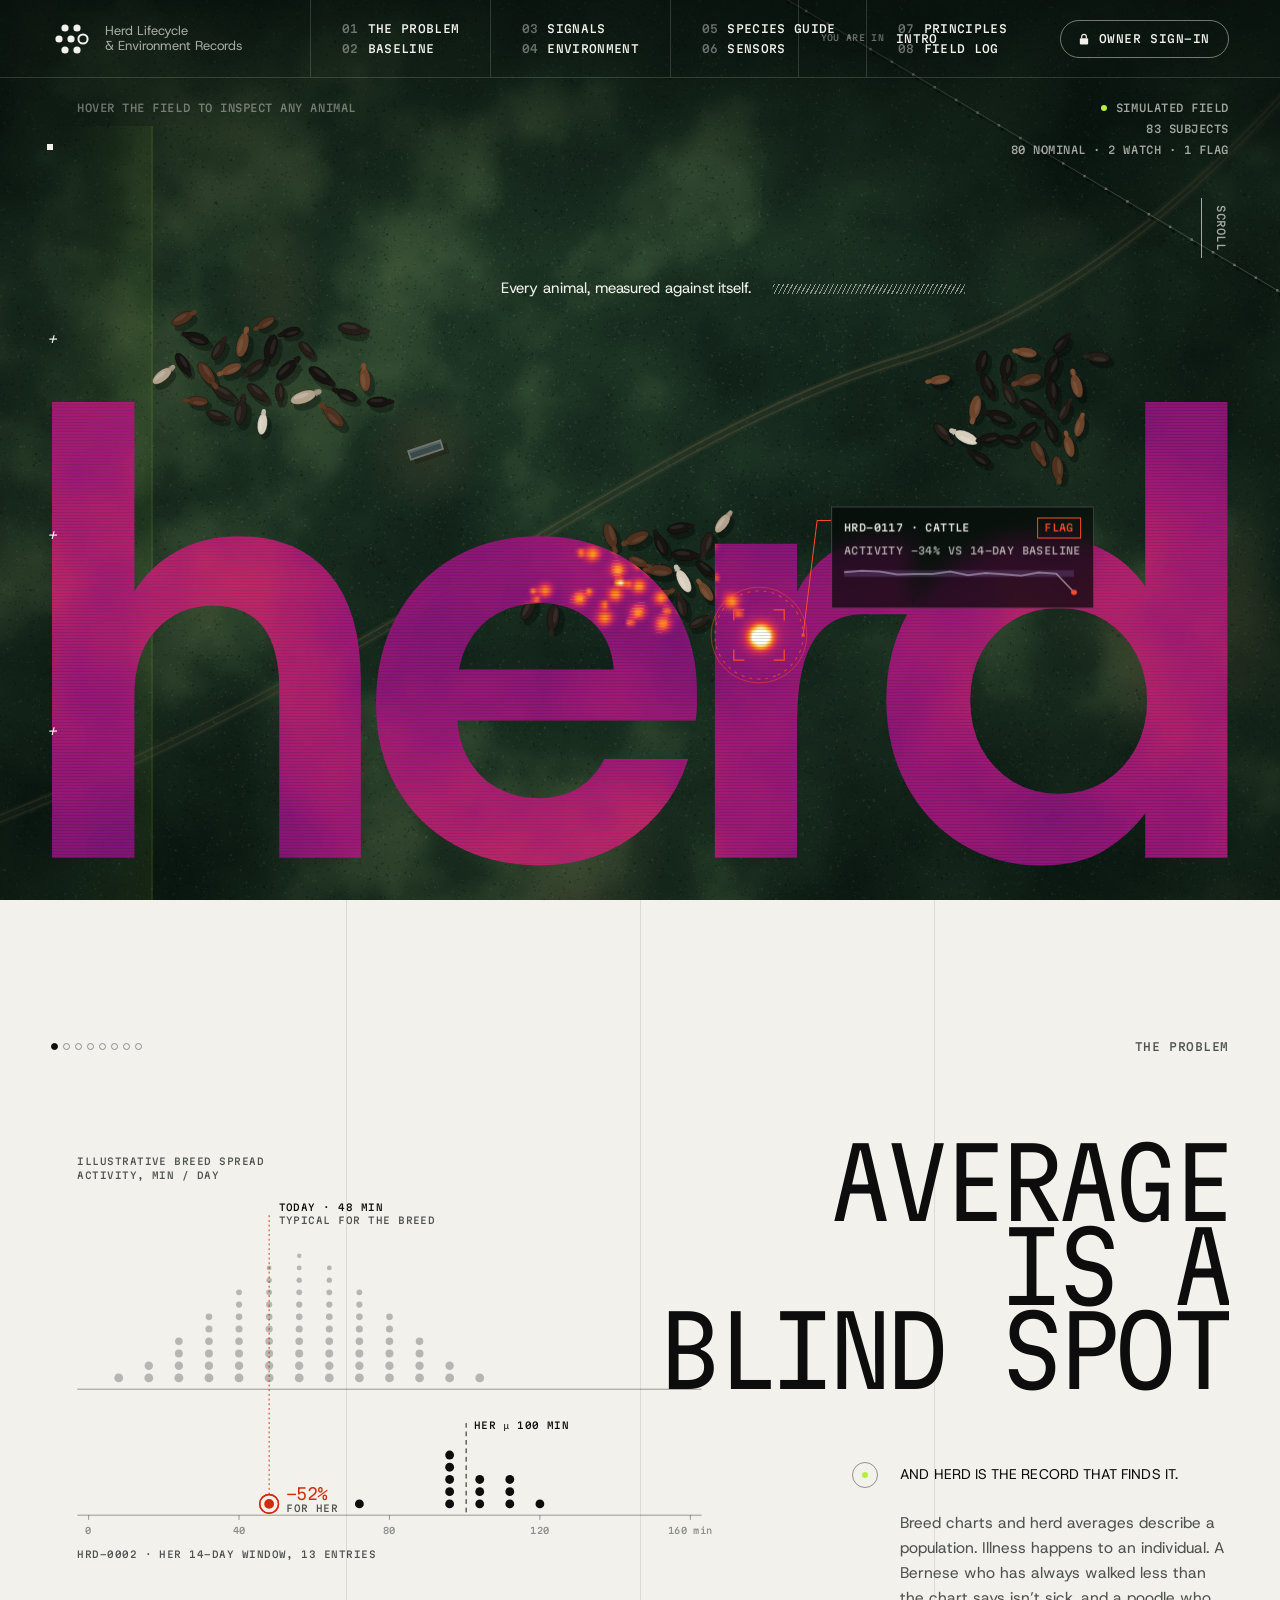
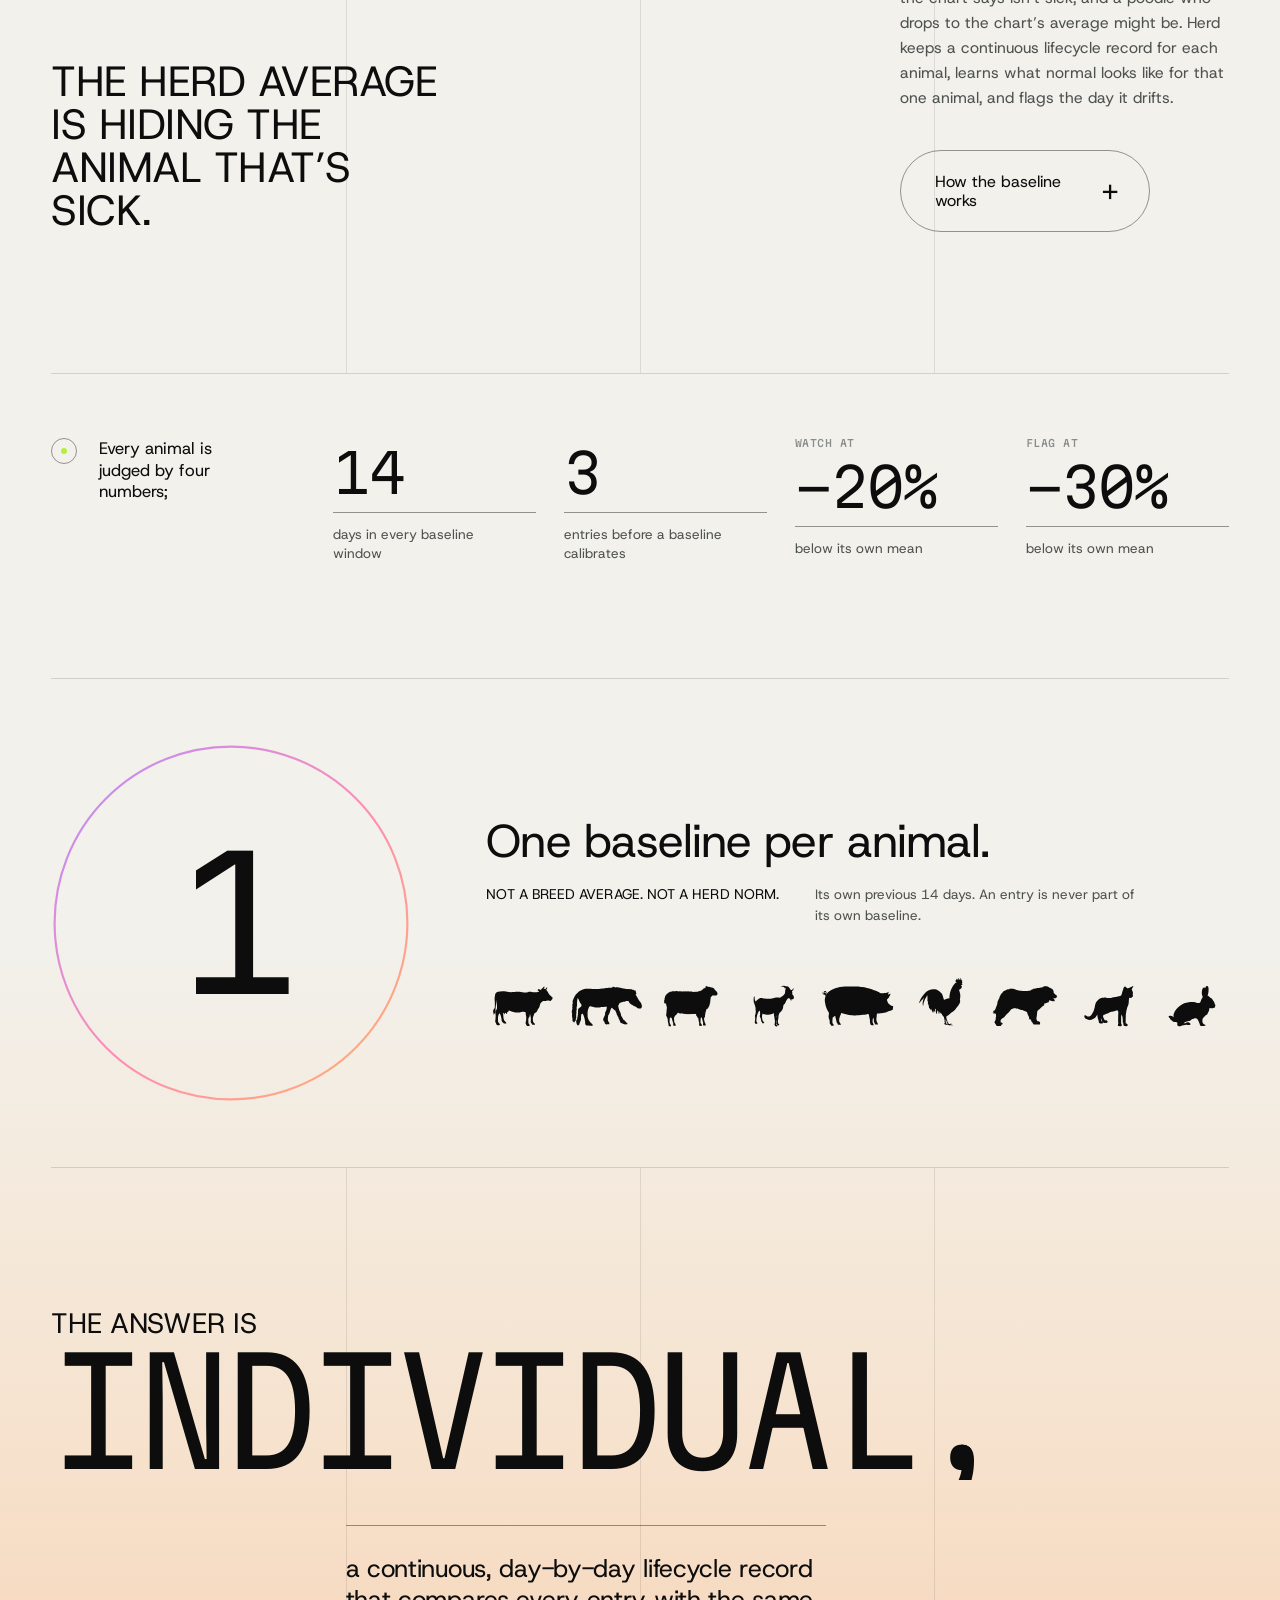
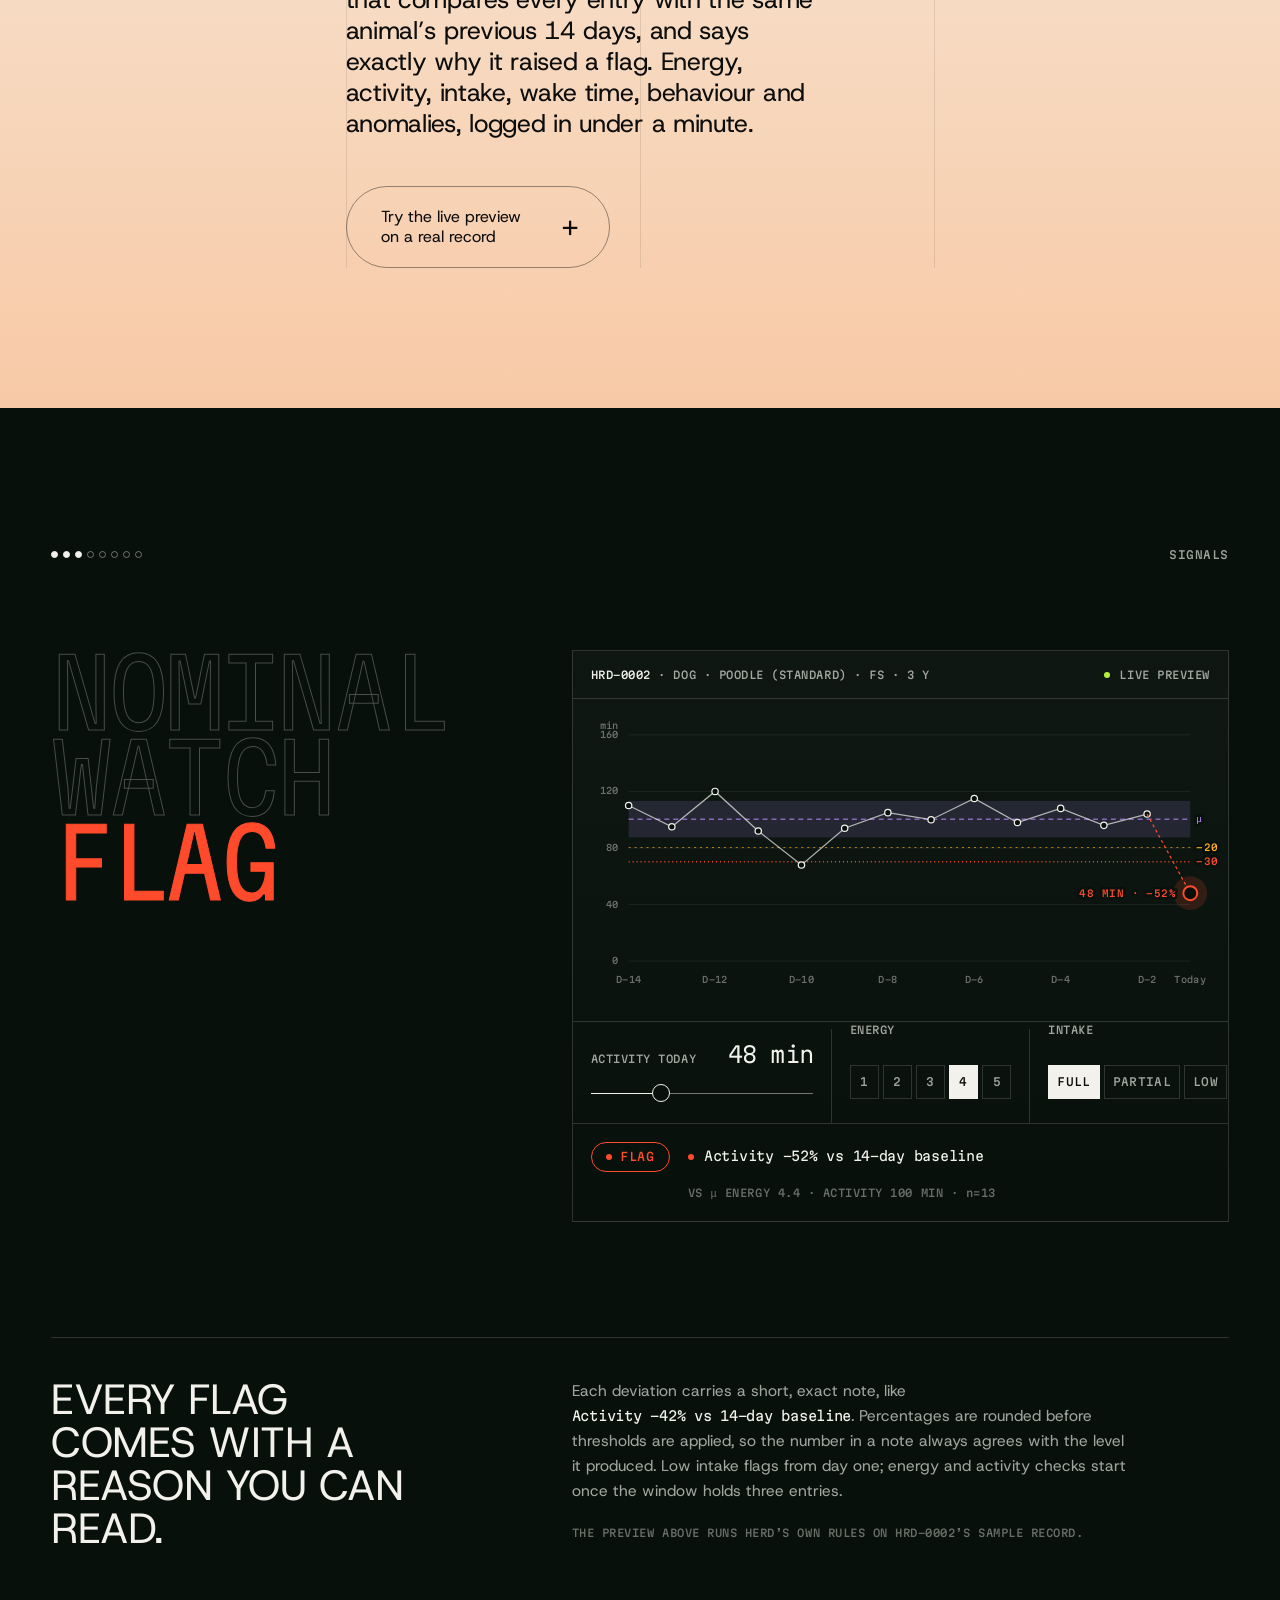
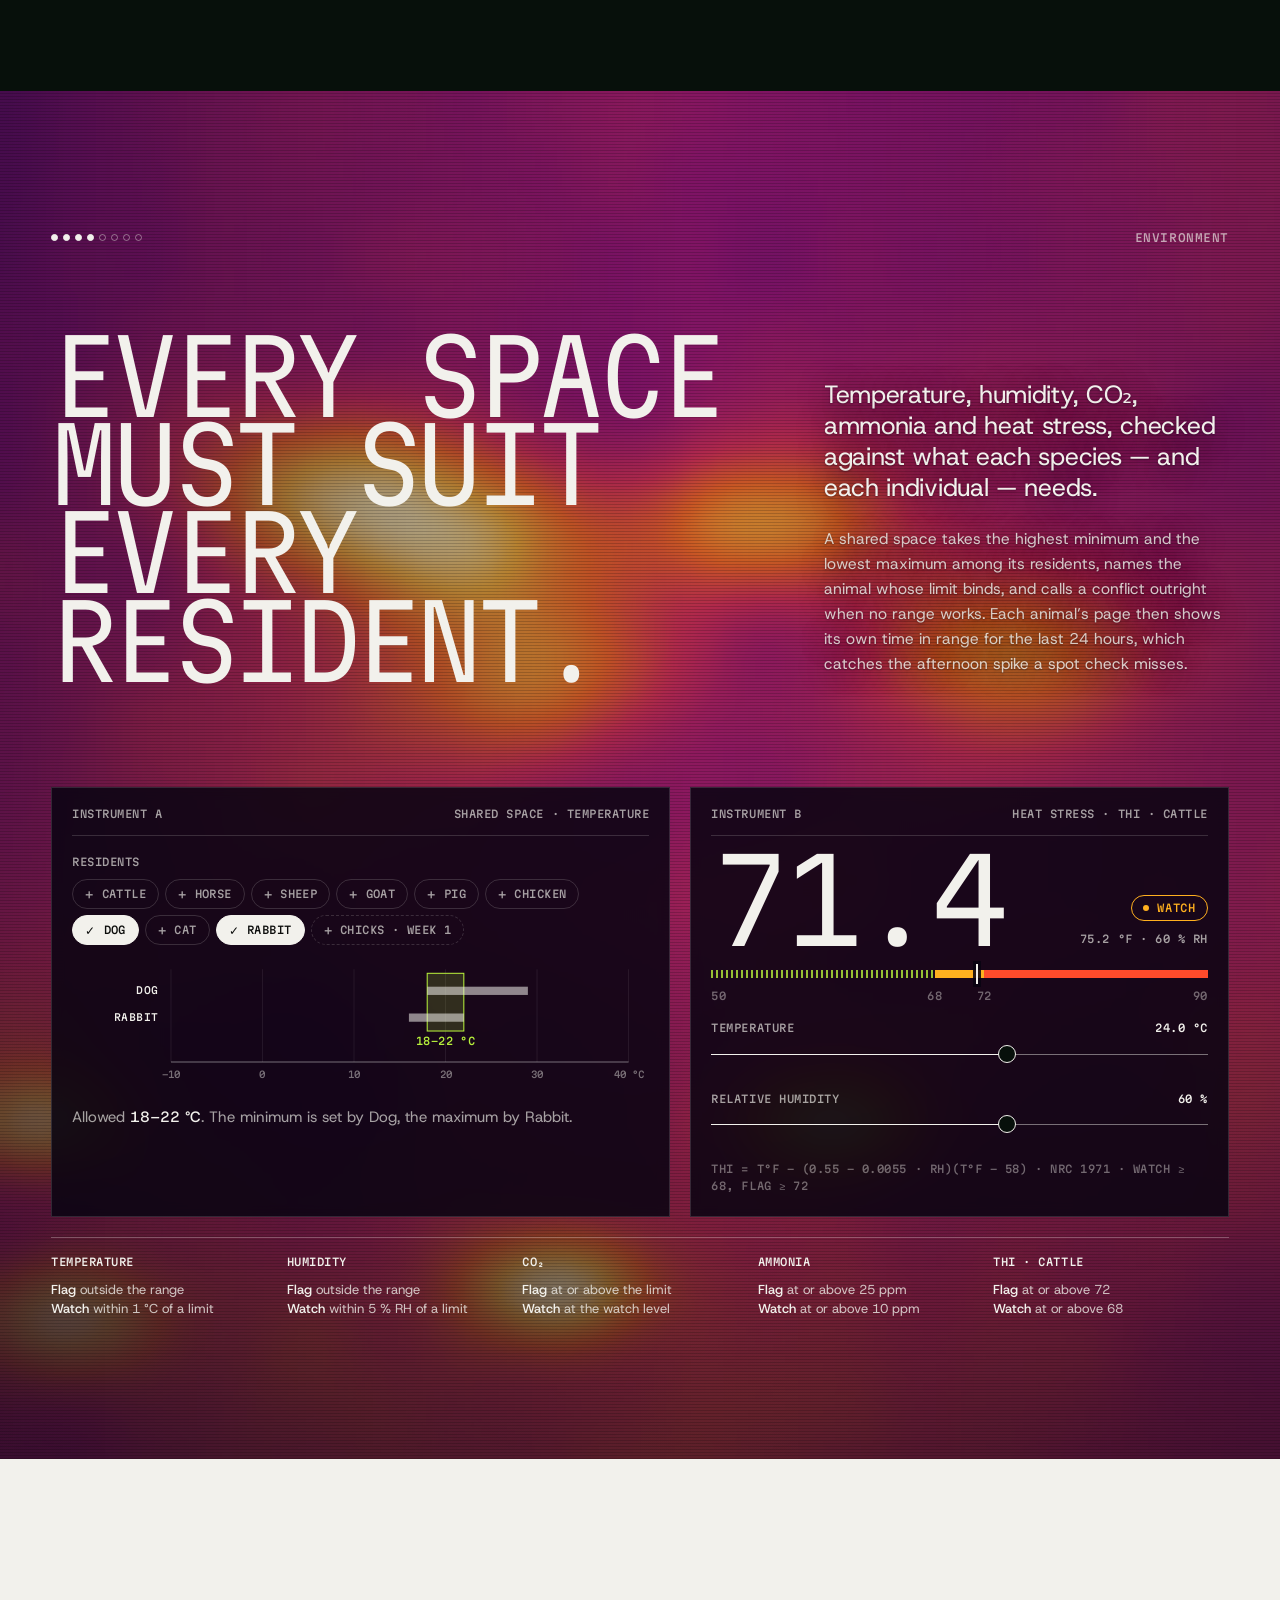
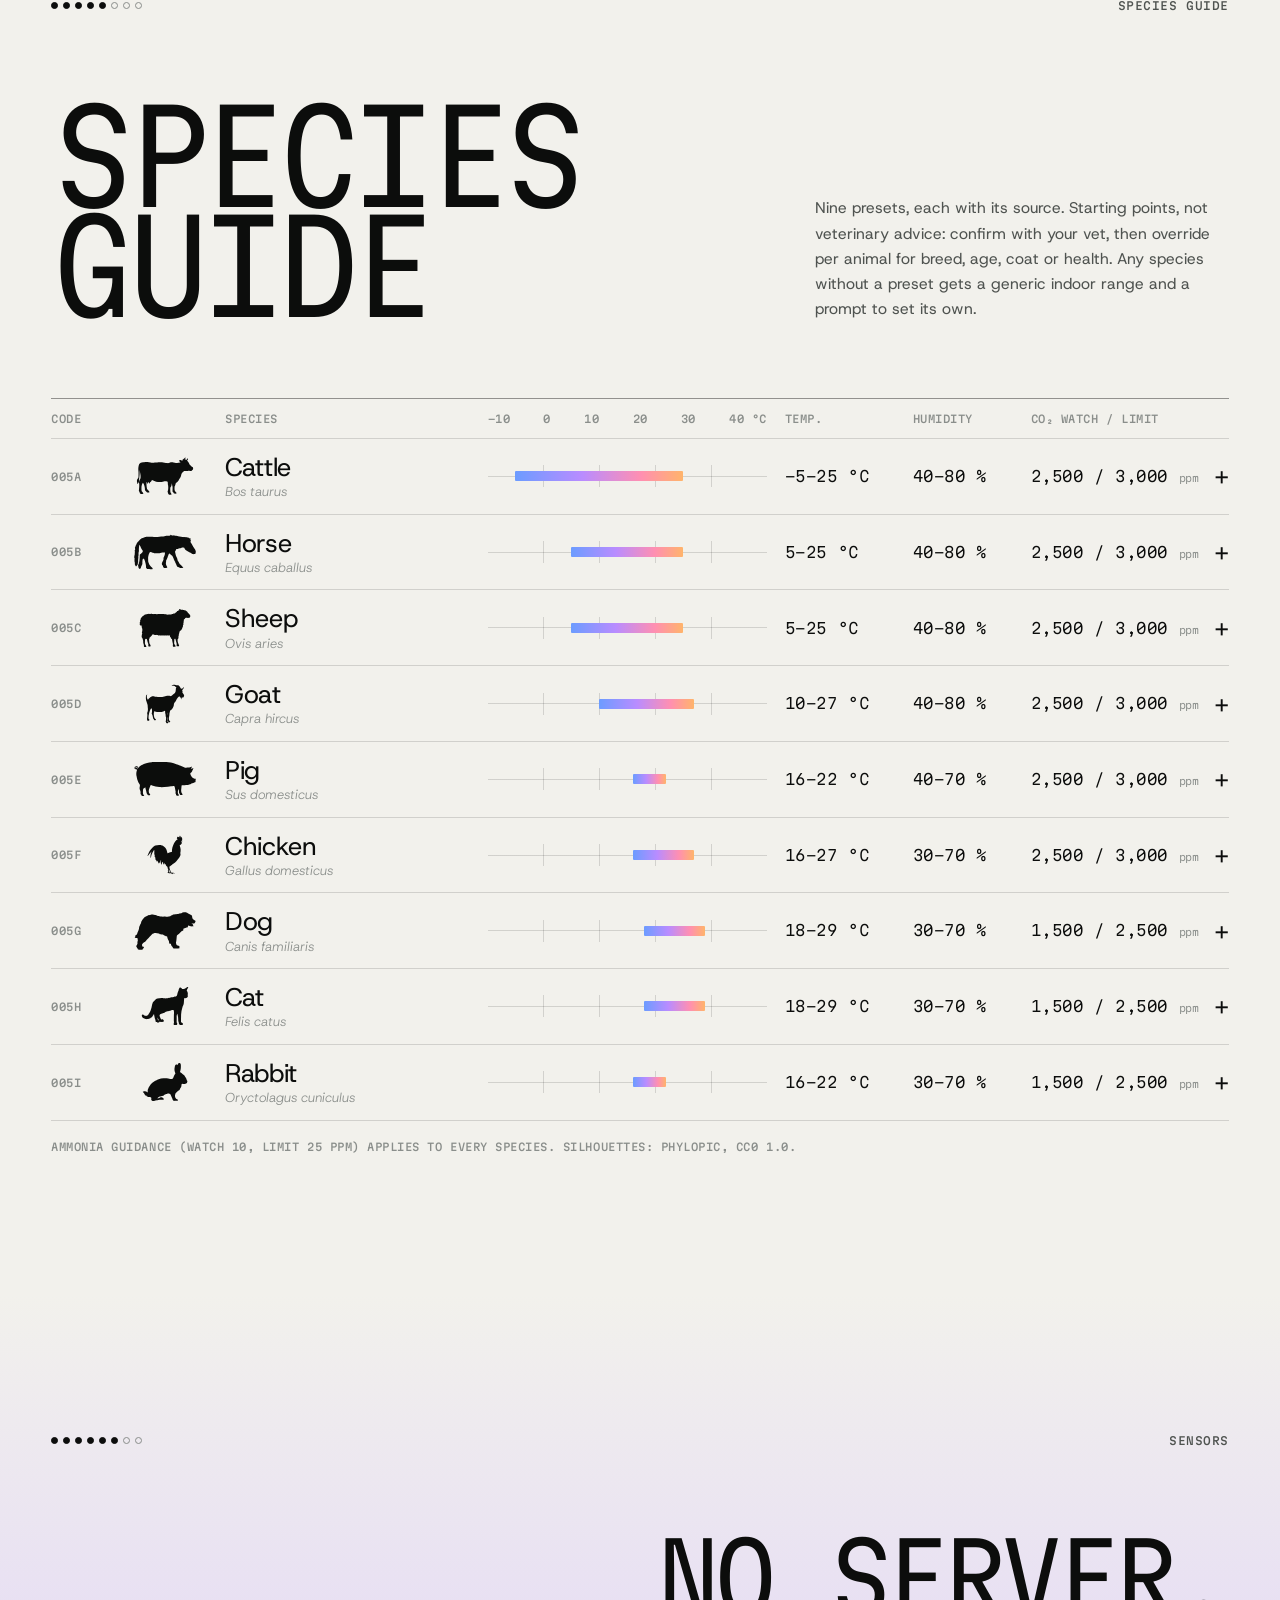
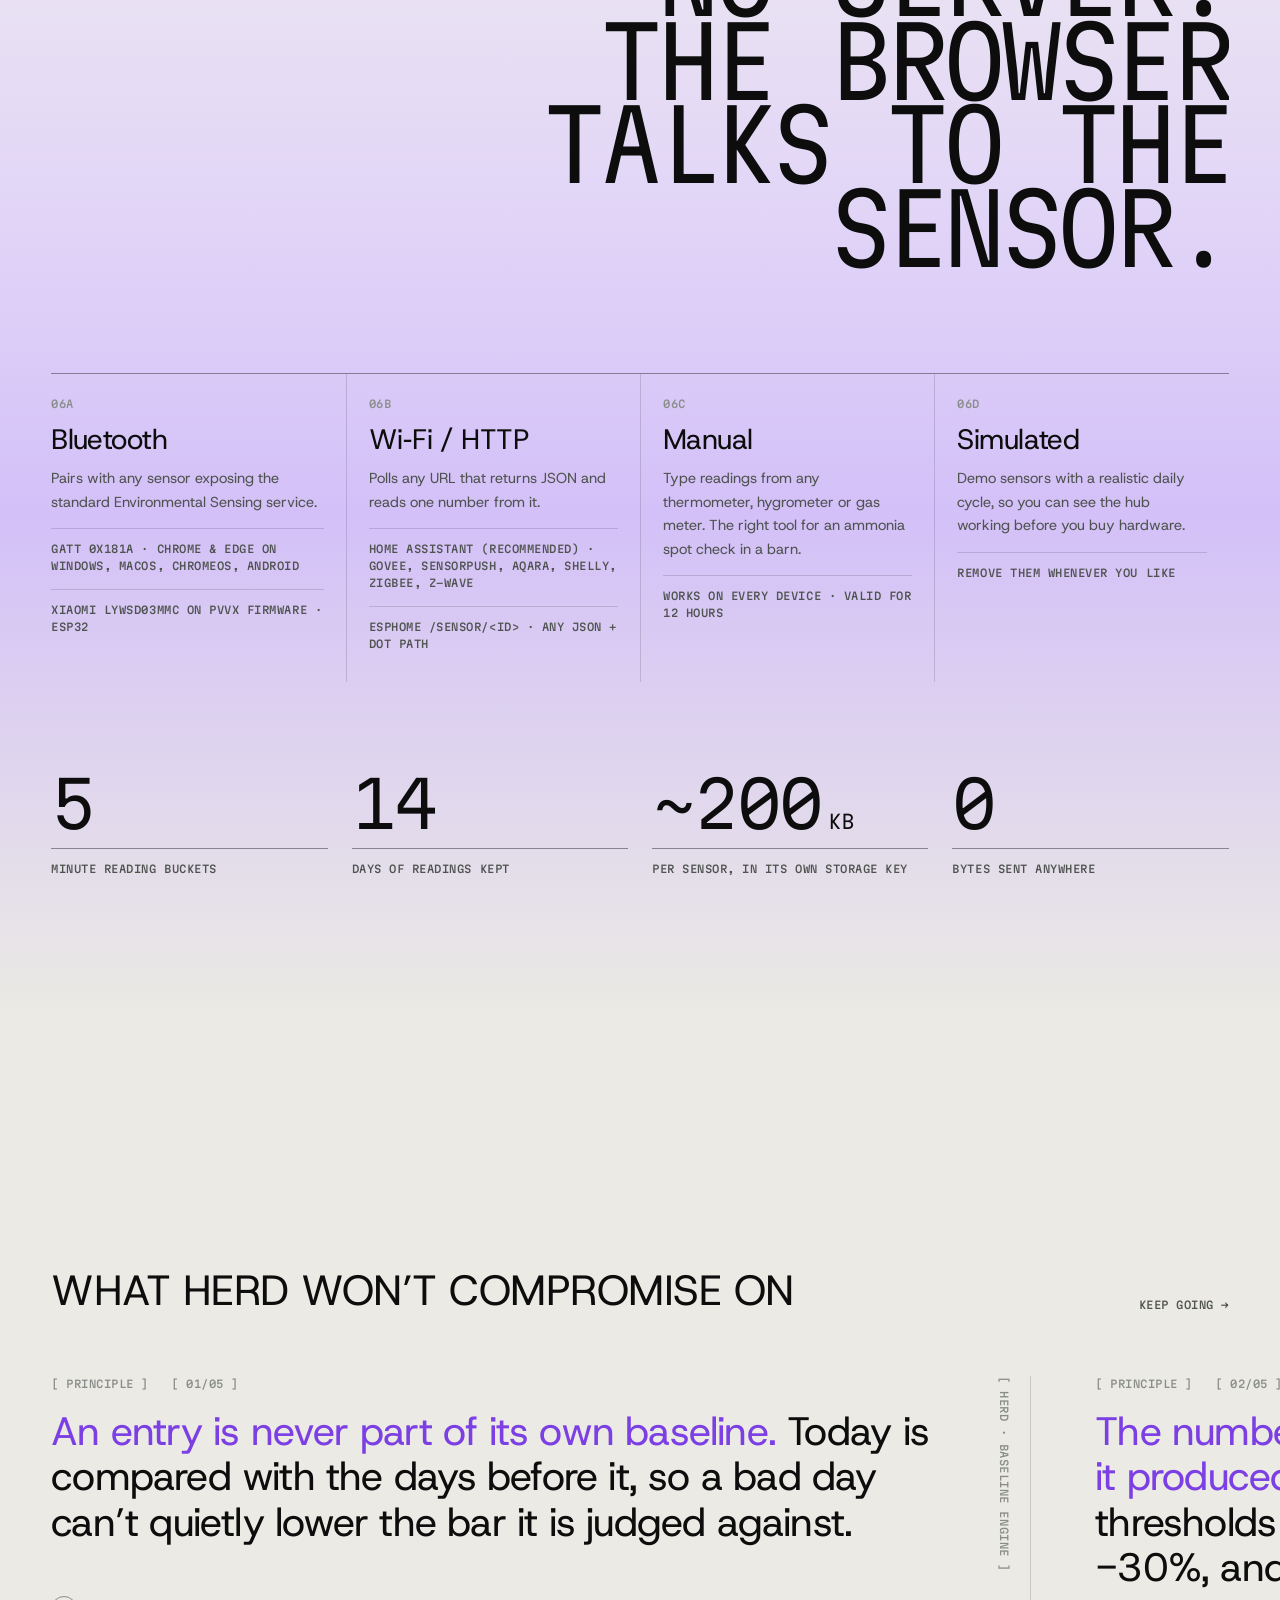
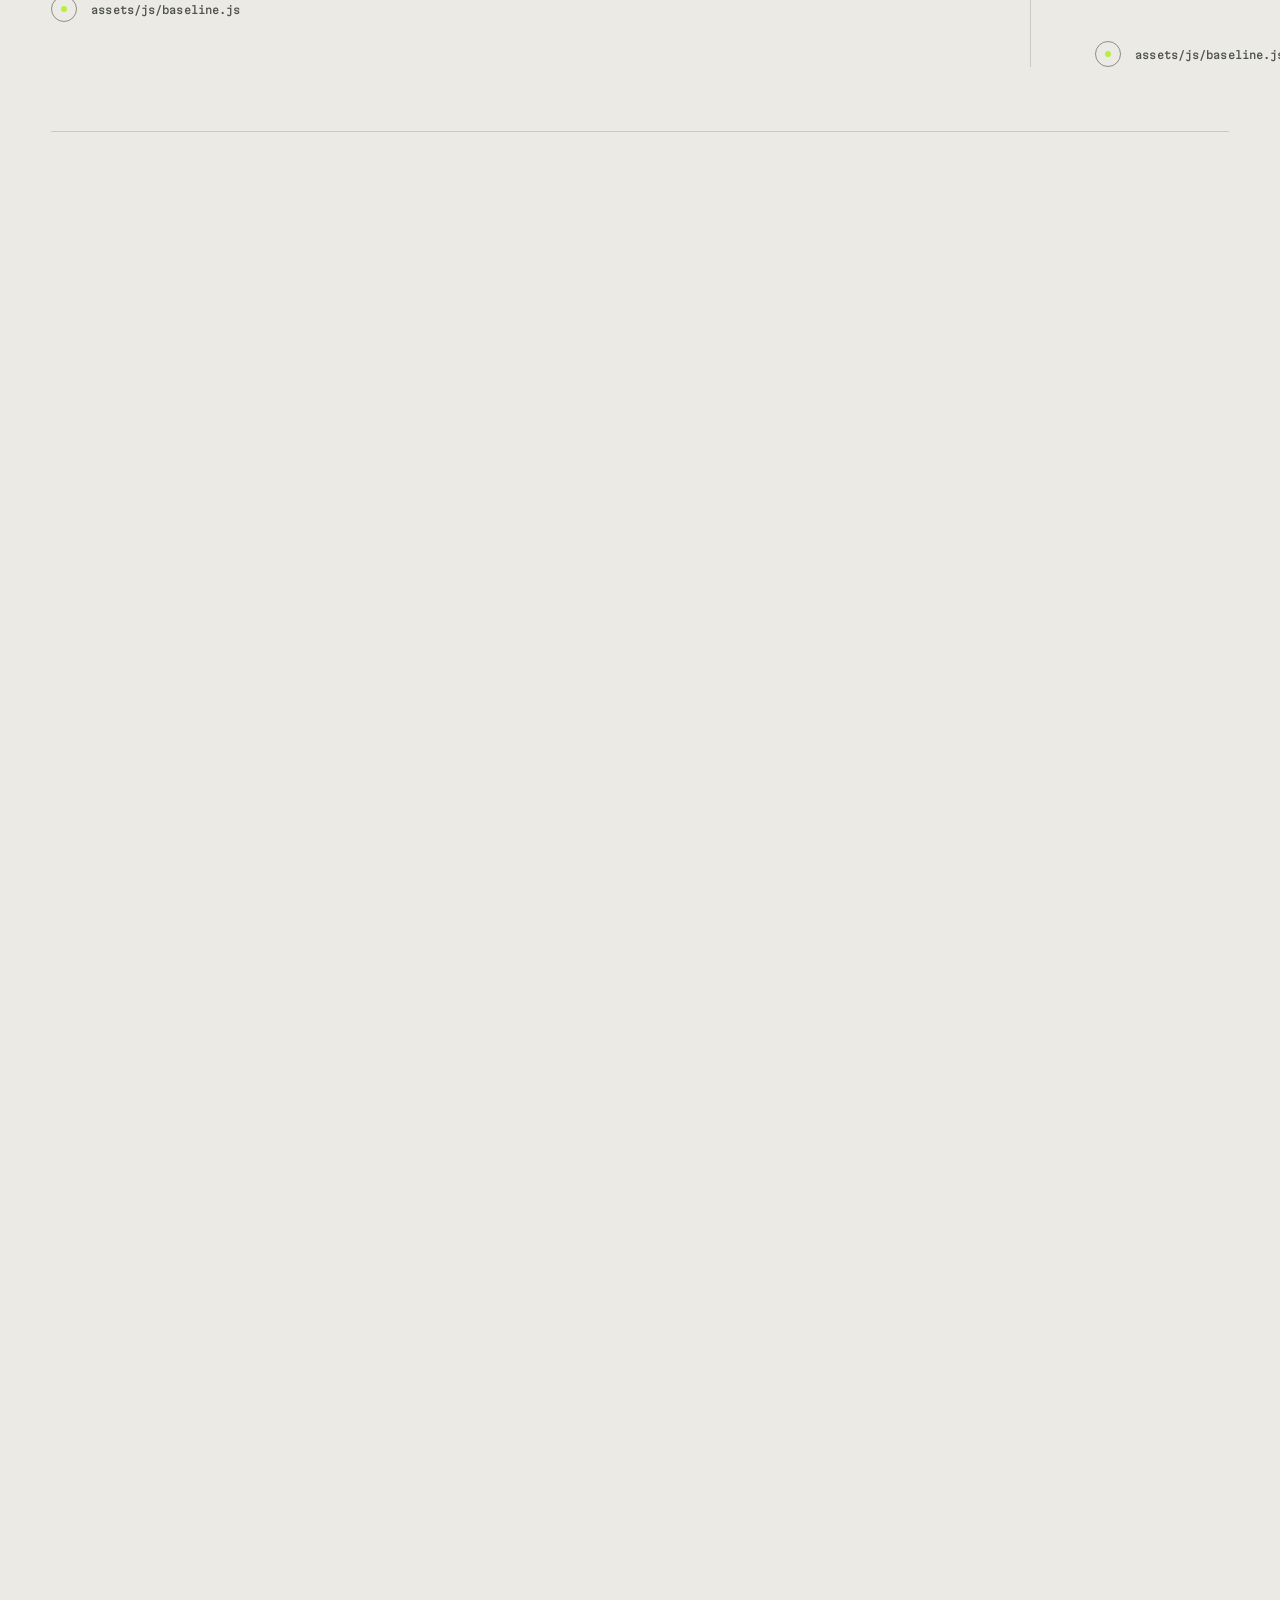
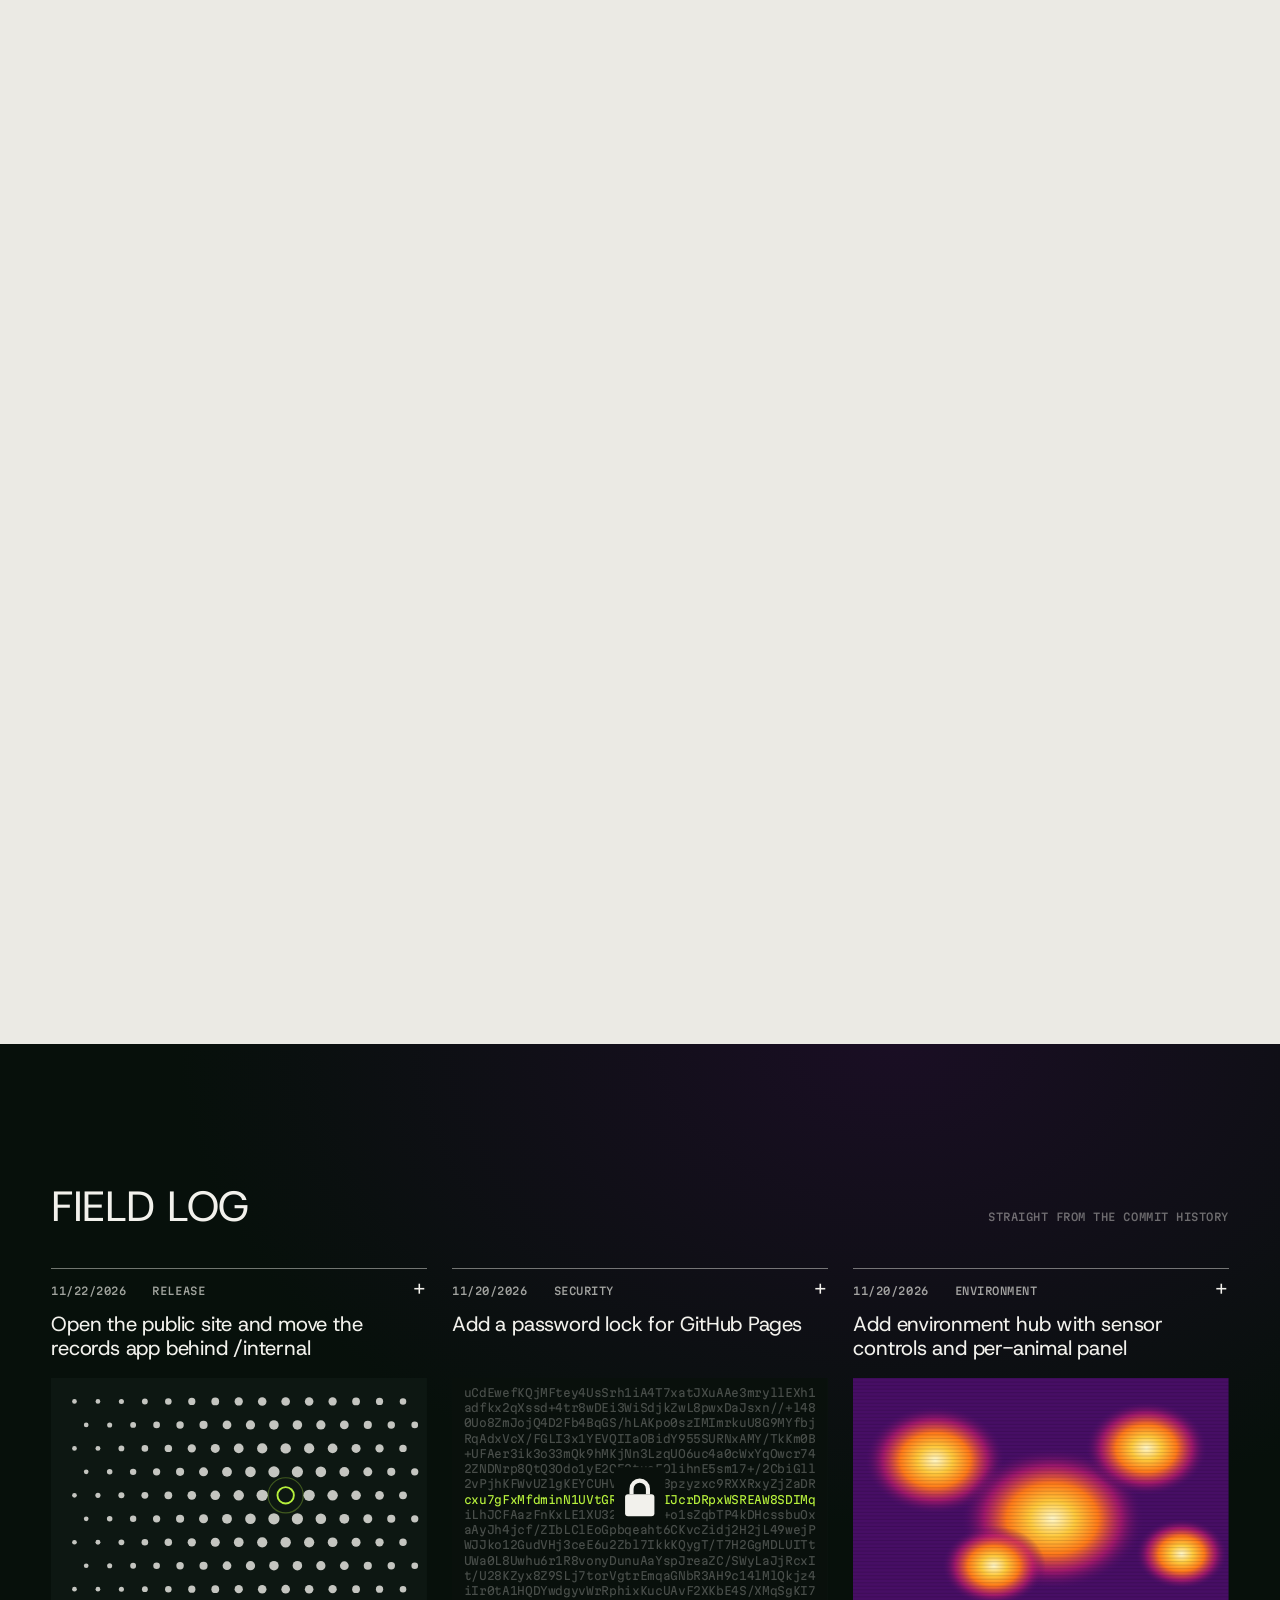
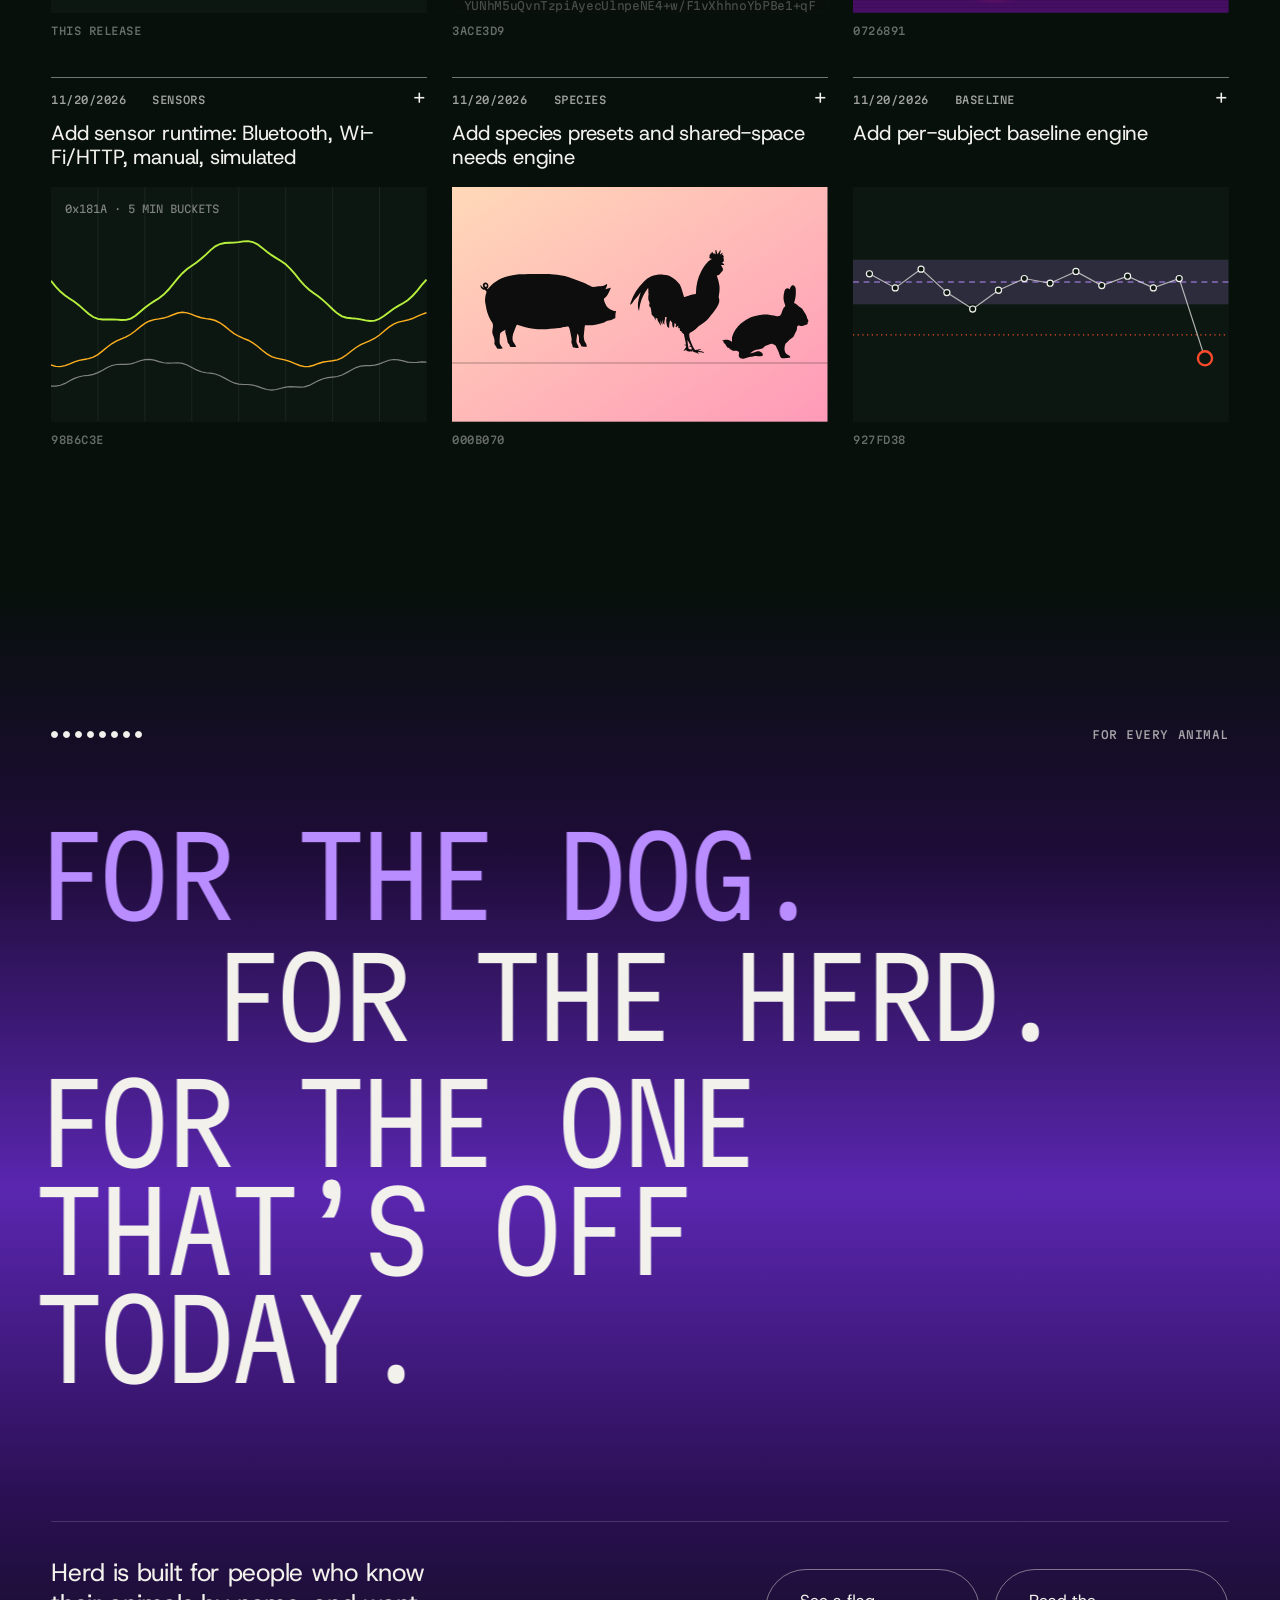
==== commit 40efca40: "Bring back the original landing page with a few changes Restores the first landing design and keeps " ====
--- a/docs/index.html
+++ b/docs/index.html
@@ -35,10 +35,10 @@
 <svg width="0" height="0" style="position:absolute" aria-hidden="true" focusable="false">
   <defs>
     <linearGradient id="g-heat" x1="0" y1="1" x2="1" y2="0">
-      <stop offset="0" stop-color="#0E6E8C"/><stop offset=".4" stop-color="#5FBF8F"/><stop offset=".7" stop-color="#F4D24A"/><stop offset="1" stop-color="#FF7A2B"/>
+      <stop offset="0" stop-color="#4B0F6B"/><stop offset=".35" stop-color="#C21C6F"/><stop offset=".65" stop-color="#FF6A1F"/><stop offset="1" stop-color="#FFD23F"/>
     </linearGradient>
     <linearGradient id="g-ring" x1="0" y1="0" x2="1" y2="1">
-      <stop offset="0" stop-color="#4FA3C7"/><stop offset=".55" stop-color="#7FCBA0"/><stop offset="1" stop-color="#E7D67A"/>
+      <stop offset="0" stop-color="#B98CFF"/><stop offset=".55" stop-color="#FF8FB1"/><stop offset="1" stop-color="#FFB46B"/>
     </linearGradient>
     <symbol id="i-mark" viewBox="0 0 40 40"><circle cx="14" cy="9" r="3.6"/><circle cx="26" cy="9" r="3.6"/><circle cx="8" cy="20" r="3.6"/><circle cx="20" cy="20" r="3.6"/><circle cx="32" cy="20" r="4.6" fill="none" stroke="currentColor" stroke-width="2"/><circle cx="14" cy="31" r="3.6"/><circle cx="26" cy="31" r="3.6"/></symbol>
     <symbol id="i-lock" viewBox="0 0 12 14"><rect x="1" y="6" width="10" height="7.5" rx="1" fill="currentColor"/><path d="M3.2 6V4.2a2.8 2.8 0 0 1 5.6 0V6" fill="none" stroke="currentColor" stroke-width="1.4"/></symbol>
@@ -50,46 +50,45 @@
 <header class="nav" id="nav" data-tone="dark">
   <a class="brand" href="#top" aria-label="Herd, back to top">
     <svg class="mark" aria-hidden="true"><use href="#i-mark"/></svg>
-    <span class="brand-txt">Herd</span>
+    <span class="brand-txt">Herd Lifecycle<br>&amp; Environment Records</span>
   </a>
+  <div class="nav-mid">
+  <nav class="nav-index" aria-label="Sections">
+    <div class="nav-col"><a href="#problem"><i>01</i>The problem</a><a href="#baseline"><i>02</i>Baseline</a></div>
+    <div class="nav-col"><a href="#signals"><i>03</i>Signals</a><a href="#environment"><i>04</i>Environment</a></div>
+    <div class="nav-col"><a href="#species"><i>05</i>Species guide</a><a href="#sensors"><i>06</i>Sensors</a></div>
+    <div class="nav-col"><a href="#principles"><i>07</i>Principles</a><a href="#log"><i>08</i>Field log</a></div>
+  </nav>
+  <div class="nav-status" aria-hidden="true">
+    <div class="nav-cell"><small>You are in</small><span id="nav-section">Intro</span></div>
+  </div>
+  </div>
   <a class="nav-cta" href="internal/"><svg aria-hidden="true"><use href="#i-lock"/></svg><span>Owner sign-in</span></a>
 </header>
-
-<nav class="dock" id="dock" data-tone="dark" aria-label="Sections">
-  <a href="#problem">Problem</a>
-  <a href="#baseline">Baseline</a>
-  <a href="#signals">Signals</a>
-  <a href="#environment">Climate</a>
-  <a href="#species">Species</a>
-  <a href="#sensors">Sensors</a>
-  <a href="#principles">Principles</a>
-  <a href="#log">Log</a>
-</nav>
 
 <main id="main">
 
 <!-- 000 · HERO ============================================================ -->
 <section class="hero" id="top" data-tone="dark" data-name="Intro">
   <canvas class="hero-canvas" aria-hidden="true"></canvas>
+  <svg class="hero-word-static" viewBox="0 0 934 377" aria-hidden="true"><text x="-15.6" y="367.4">herd</text></svg>
+  <div class="hero-marks" aria-hidden="true"><i class="sq"></i><i>+</i><i>+</i><i>+</i></div>
   <div class="hero-meta micro" aria-hidden="true">
     <span><i class="dot dot-live"></i>Simulated field</span>
-    <span id="hm-count">— animals</span>
+    <span id="hm-count">— subjects</span>
     <span id="hm-state">—</span>
   </div>
-  <div class="hero-copy">
-    <p class="hero-kicker micro">Lifecycle &amp; environment records</p>
-    <h1 class="hero-tag"><span class="sr-only">Herd. </span>Every animal, measured against itself.</h1>
-    <p class="hero-sub">Herd keeps a daily record for each animal and tells you the day one drifts from its own normal.</p>
-    <a class="pill hero-cta" href="#problem"><span>See how it works</span><b aria-hidden="true">+</b></a>
-  </div>
+  <h1 class="hero-tag"><span class="sr-only">Herd. </span><span class="hero-tag-txt">Every animal, measured against itself.</span><span class="hatch" aria-hidden="true"></span></h1>
   <div class="probe probe-track" id="probe-track" aria-hidden="true"></div>
   <div class="probe probe-hover" id="probe-hover" aria-hidden="true"></div>
   <p class="hero-hint micro" aria-hidden="true"><span class="hint-desk">Hover the field to inspect any animal</span><span class="hint-touch">Tap the field to inspect any animal</span></p>
+  <a class="hero-scroll micro" href="#problem" aria-label="Scroll to the first section"><span>Scroll</span><i aria-hidden="true"></i></a>
 </section>
 
 <!-- 001 · PROBLEM ========================================================= -->
 <section class="sec sec-problem" id="problem" data-tone="light" data-name="The problem">
-    <div class="wrap">
+  <div class="rails" aria-hidden="true"><i></i><i></i><i></i></div>
+  <div class="wrap">
     <div class="sec-head">
       <span class="pips" aria-hidden="true"><i class="on"></i><i class=""></i><i class=""></i><i class=""></i><i class=""></i><i class=""></i><i class=""></i><i class=""></i></span><span class="sec-name">The problem</span>
     </div>
@@ -136,7 +135,8 @@
     </div>
 
     <div class="answer">
-            <p class="caps-lg" data-reveal>The answer is</p>
+      <div class="rails rails-in" aria-hidden="true"><i></i><i></i><i></i></div>
+      <p class="caps-lg" data-reveal>The answer is</p>
       <h2 class="display answer-word" data-split><span>Individual,</span></h2>
       <p class="lead answer-lead" data-reveal>a continuous, day-by-day lifecycle record that compares every entry with the same animal&rsquo;s previous 14 days, and says exactly why it raised a flag. Energy, activity, intake, wake time, behaviour and anomalies, logged in under a minute.</p>
       <a class="pill pill-wide" href="#signals" data-reveal><span>Try the live preview<br>on a real record</span><b aria-hidden="true">+</b></a>
@@ -498,35 +498,35 @@
   <div class="pr-pin">
     <div class="wrap pr-head">
       <h2 class="headline">What Herd won&rsquo;t compromise on</h2>
-      
+      <span class="micro pr-hint">Keep going &rarr;</span>
     </div>
     <div class="pr-track" id="pr-track">
-      <article class="pr-card" data-reveal>
-        <div class="pr-meta micro"><span>Principle</span><span>01 / 05</span></div>
+      <article class="pr-card">
+        <div class="pr-meta micro"><span>[ Principle ]</span><span>[ 01/05 ]</span></div>
         <blockquote><p><em>An entry is never part of its own baseline.</em> Today is compared with the days before it, so a bad day can&rsquo;t quietly lower the bar it is judged against.</p></blockquote>
         <p class="pr-src micro"><span class="pulse" aria-hidden="true"></span>assets/js/baseline.js</p>
         <span class="pr-side micro" aria-hidden="true">[ Herd &middot; Baseline engine ]</span>
       </article>
-      <article class="pr-card" data-reveal>
-        <div class="pr-meta micro"><span>Principle</span><span>02 / 05</span></div>
+      <article class="pr-card">
+        <div class="pr-meta micro"><span>[ Principle ]</span><span>[ 02/05 ]</span></div>
         <blockquote><p><em>The number in a note always agrees with the level it produced.</em> Percentages are rounded before thresholds are applied. A drop of 29.6% reads &minus;30%, and it flags.</p></blockquote>
         <p class="pr-src micro"><span class="pulse" aria-hidden="true"></span>assets/js/baseline.js</p>
         <span class="pr-side micro" aria-hidden="true">[ Herd &middot; Signals ]</span>
       </article>
-      <article class="pr-card" data-reveal>
-        <div class="pr-meta micro"><span>Principle</span><span>03 / 05</span></div>
+      <article class="pr-card">
+        <div class="pr-meta micro"><span>[ Principle ]</span><span>[ 03/05 ]</span></div>
         <blockquote><p><em>A shared space must suit every resident.</em> Herd takes the highest minimum and the lowest maximum, names the animal whose limit binds, and calls a conflict when no range works.</p></blockquote>
         <p class="pr-src micro"><span class="pulse" aria-hidden="true"></span>assets/js/environment.js</p>
         <span class="pr-side micro" aria-hidden="true">[ Herd &middot; Environment ]</span>
       </article>
-      <article class="pr-card" data-reveal>
-        <div class="pr-meta micro"><span>Principle</span><span>04 / 05</span></div>
+      <article class="pr-card">
+        <div class="pr-meta micro"><span>[ Principle ]</span><span>[ 04/05 ]</span></div>
         <blockquote><p><em>Status is never colour alone.</em> Nominal, Watch and Flag are always written out, charts read with the arrow keys, and every control is reachable from the keyboard.</p></blockquote>
         <p class="pr-src micro"><span class="pulse" aria-hidden="true"></span>README &middot; Accessibility</p>
         <span class="pr-side micro" aria-hidden="true">[ Herd &middot; Interface ]</span>
       </article>
-      <article class="pr-card" data-reveal>
-        <div class="pr-meta micro"><span>Principle</span><span>05 / 05</span></div>
+      <article class="pr-card">
+        <div class="pr-meta micro"><span>[ Principle ]</span><span>[ 05/05 ]</span></div>
         <blockquote><p><em>Nothing is sent anywhere.</em> Records live in the browser that made them. Export is the backup, and sensor access tokens are never included in it.</p></blockquote>
         <p class="pr-src micro"><span class="pulse" aria-hidden="true"></span>assets/js/store.js</p>
         <span class="pr-side micro" aria-hidden="true">[ Herd &middot; Data ]</span>
@@ -609,7 +609,7 @@
 
 <footer class="foot" data-tone="dark" data-name="Colophon">
   <div class="wrap">
-    <p class="foot-line">Every animal, measured against itself.</p>
+    <svg class="foot-word" viewBox="0 0 934 377" aria-hidden="true"><text x="-15.6" y="367.4">herd</text></svg>
     <div class="foot-grid">
       <div>
         <p class="micro">Explore</p>
--- a/docs/assets/site.css
+++ b/docs/assets/site.css
@@ -624,125 +624,13 @@
   .js .sp:not(.in) .sp-bar i { transform: none; }
 }
 
-/* ======================================================================
-   v2 · its own identity
-   Cooler ink and bone palette, sentence-case grotesk headlines, a bottom
-   dock instead of a numbered top menu, dot markers instead of boxed tags,
-   a framed thermal lens in the hero, a grid for principles.
-   ====================================================================== */
-:root {
-  --paper: #F3F0E8;
-  --paper-2: #E8E5DA;
-  --ink: #0B0F12;
-  --night: #091217;
-  --night-2: #0F1B22;
-  --lilac: #4FA3C7;
-  --nav-h: 72px;
-}
-[data-tone="dark"] { --rule: rgba(243,240,232,.14); }
-
-/* Headlines */
-.display {
-  font: 500 clamp(46px, 8.4vw, 148px)/.94 var(--sans);
-  font-variation-settings: normal;
-  letter-spacing: -.055em; text-transform: none;
-}
-.headline { text-transform: none; font-weight: 500; letter-spacing: -.03em; }
-.caps-lg, .caps { text-transform: none; }
-.problem-word { font-size: clamp(42px, 6.8vw, 120px); }
-.answer-word { font-size: clamp(52px, 9.6vw, 176px); }
-.env-title { font-size: clamp(42px, 6.6vw, 124px); }
-.sensors-title { font-size: clamp(40px, 6.4vw, 118px); }
-.close-line { font-size: clamp(40px, 7.4vw, 140px); }
-.num { font-family: var(--mono); }
-
-/* Header */
-.nav { height: var(--nav-h); border-bottom: 0; padding-inline: var(--gutter); align-items: center; justify-content: space-between; }
-.nav.is-compact { height: 60px; }
-.brand { padding: 0; gap: 12px; }
-.brand-txt { font: 600 20px/1 var(--sans); letter-spacing: -.04em; color: var(--fg); }
-.nav-cta { display: inline-flex; align-items: center; gap: 10px; height: 40px; padding: 0 18px; border: 1px solid var(--rule-2); border-radius: 999px; color: var(--fg); text-decoration: none; font: 400 14px/1 var(--sans); transition: background .3s, color .3s; }
+/* small changes on top of the original look */
+.nav-cta { display: inline-flex; align-items: center; gap: 10px; align-self: center; height: 38px; margin: 0 var(--gutter) 0 22px; padding: 0 18px; border: 1px solid var(--rule-2); border-radius: 999px; color: var(--fg); text-decoration: none; font: 500 11px/1 var(--mono); letter-spacing: .05em; text-transform: uppercase; white-space: nowrap; transition: background .3s, color .3s; }
 .nav-cta svg { width: 10px; height: 12px; fill: currentColor; }
 .nav-cta:hover, .nav-cta:focus-visible { background: var(--fg); color: var(--bg); }
-
-/* Bottom dock */
-.dock {
-  position: fixed; z-index: 45; left: 50%; bottom: 18px; display: flex; gap: 2px; max-width: calc(100vw - 24px); padding: 5px;
-  overflow-x: auto; scrollbar-width: none; border-radius: 999px; border: 1px solid var(--rule-2);
-  background: color-mix(in srgb, var(--bg) 78%, transparent); color: var(--fg);
-  -webkit-backdrop-filter: blur(16px) saturate(1.4); backdrop-filter: blur(16px) saturate(1.4);
-  box-shadow: 0 10px 40px rgba(0,0,0,.18);
-  transform: translate(-50%, 140%); opacity: 0; transition: transform .6s var(--ease), opacity .4s, background .4s;
-}
-.dock::-webkit-scrollbar { display: none; }
-.dock.on { transform: translate(-50%, 0); opacity: 1; }
-.dock a { flex: none; display: inline-flex; align-items: center; height: 34px; padding: 0 14px; border-radius: 999px; color: var(--fg-2); text-decoration: none; font: 500 13px/1 var(--sans); white-space: nowrap; transition: background .3s, color .3s; }
-.dock a:hover { color: var(--fg); }
-.dock a[aria-current="true"] { background: var(--fg); color: var(--bg); }
-
-/* Section markers: a row of dots and a plain name */
-.sec-head { gap: 16px; }
+.nav-cell:last-child { min-width: 240px; }
 .pips { display: inline-flex; gap: 5px; }
 .pips i { width: 7px; height: 7px; border-radius: 50%; border: 1px solid var(--fg-3); }
 .pips i.on { background: var(--fg); border-color: var(--fg); }
-.sec-name { font: 500 14px/1 var(--sans); letter-spacing: -.01em; color: var(--fg); }
-.rails { display: none; }
-
-/* Hero: headline left, thermal lens right */
-.hero { background: radial-gradient(120% 90% at 20% 10%, #12303A, #0A171D 55%, #060D11); }
-.hero-copy { position: absolute; z-index: 2; left: var(--gutter); top: 20%; width: min(46%, 640px); display: grid; gap: 22px; justify-items: start; }
-.hero-kicker { color: var(--fg-2); }
-.hero-tag { position: static; display: block; transform: none; font: 500 clamp(40px, 5.4vw, 92px)/.94 var(--sans); letter-spacing: -.055em; text-shadow: 0 2px 30px rgba(0,0,0,.45); }
-.hero-sub { max-width: 40ch; font: 400 clamp(16px, 1.3vw, 19px)/1.45 var(--sans); color: var(--fg-2); text-shadow: 0 1px 18px rgba(0,0,0,.6); }
-.hero-cta { min-height: 60px; padding: 12px 22px 12px 28px; gap: 28px; background: color-mix(in srgb, var(--night) 40%, transparent); -webkit-backdrop-filter: blur(8px); backdrop-filter: blur(8px); }
-.hero-meta { top: auto; bottom: 26px; left: var(--gutter); right: auto; align-items: flex-start; }
-.hero-hint { left: auto; right: var(--gutter); top: auto; bottom: 26px; }
-.hero-word-static, .hero-marks, .hero-scroll { display: none; }
-@media (max-width: 899px) {
-  .hero-copy { top: 14%; width: calc(100% - 2 * var(--gutter)); gap: 16px; }
-  .hero-tag { font-size: clamp(34px, 9.6vw, 56px); }
-  .hero-sub { font-size: 15px; }
-  .hero-cta { min-height: 52px; padding: 8px 18px 8px 22px; }
-  .hero-meta { display: none; }
-  .hero-hint { right: auto; left: var(--gutter); bottom: 14px; }
-}
-@media (max-height: 760px) and (min-width: 900px) { .hero-copy { top: 16%; gap: 14px; } .hero-sub { display: none; } }
-
-/* Palette-driven sections */
-.sec-baseline { background: linear-gradient(180deg, var(--paper) 0%, var(--paper) 34%, #DCE8DE 66%, #C4D9CB 100%); }
-.sec-env { background: #0C1B33; }
-.env-shade { background: linear-gradient(90deg, rgba(5,14,26,.62) 0%, rgba(5,14,26,.25) 55%, rgba(5,14,26,.42) 100%), linear-gradient(180deg, rgba(5,14,26,0) 60%, rgba(4,10,18,.6) 100%); }
-.sec-sensors { background: linear-gradient(180deg, var(--paper) 0%, #D8E6EC 40%, #BCD3E0 66%, #EBEAE4 100%); }
-.sec-close { background: linear-gradient(180deg, var(--night) 0%, #0D2A36 24%, #14566B 52%, #0D2A36 76%, var(--night) 100%); }
-.close-line:nth-child(1) { color: #8FD3C0; }
-.close-line:nth-child(2) { padding-left: 0; }
-.sec-log { background: radial-gradient(80% 60% at 70% 0%, #11262E 0%, var(--night) 70%); }
-.one-ring svg circle { stroke: url(#g-ring); }
-.sp-bar i { background: linear-gradient(90deg, #4FA3C7, #7FCBA0 50%, #E7D67A 80%, #FF9A4A); }
-.pr-card blockquote em { color: #0F7B8A; }
-
-/* Principles: a grid, no sideways scroll */
-.sec-principles { background: var(--paper-2); }
-.pr-pin { display: block; padding-block: clamp(72px, 9vw, 130px); overflow: visible; }
-.sec-principles:not(.is-pinned) .pr-track { display: grid; grid-template-columns: repeat(auto-fit, minmax(min(100%, 320px), 1fr)); gap: 14px; max-width: 1500px; margin: 0 auto; padding-inline: var(--gutter); overflow: visible; scroll-snap-type: none; }
-.pr-card, .sec-principles:not(.is-pinned) .pr-card { width: auto; margin: 0; padding: 26px 26px 24px; border: 1px solid var(--rule-2); border-radius: 22px; background: color-mix(in srgb, var(--paper) 70%, transparent); display: flex; flex-direction: column; }
-.pr-card blockquote { font-size: clamp(20px, 1.75vw, 27px); }
-.pr-card .pr-src { margin-top: auto; padding-top: 28px; }
-.pr-side, .pr-progress, .pr-hint { display: none; }
-.pr-head { margin-bottom: clamp(28px, 4vw, 48px); }
-
-/* Footer */
-.foot-line { font: 500 clamp(30px, 6vw, 96px)/.96 var(--sans); letter-spacing: -.05em; color: var(--fg); max-width: 14ch; }
-
-/* Pills and chips lose the all-caps look */
-.log-meta, .micro { letter-spacing: .04em; }
-
-@media (min-width: 1000px) {
-  .sec-principles:not(.is-pinned) .pr-track { grid-template-columns: repeat(6, 1fr); }
-  .pr-card:nth-child(-n+3) { grid-column: span 2; }
-  .pr-card:nth-child(n+4) { grid-column: span 3; }
-}
-.pr-meta { color: var(--fg-3); }
-
-.signals-words { font: 500 clamp(44px, 7vw, 124px)/.96 var(--sans); letter-spacing: -.05em; text-transform: none; font-variation-settings: normal; }
-@media (max-width: 899px) { .hero-tag { font-size: clamp(32px, 8.6vw, 52px); } }
+.sec-name { font: 500 11px/1 var(--mono); letter-spacing: .05em; text-transform: uppercase; color: var(--fg-2); margin-left: auto; }
+@media (max-width: 980px) { .nav-cta span { display: none; } .nav-cta { padding: 0 13px; margin-left: auto; } }
